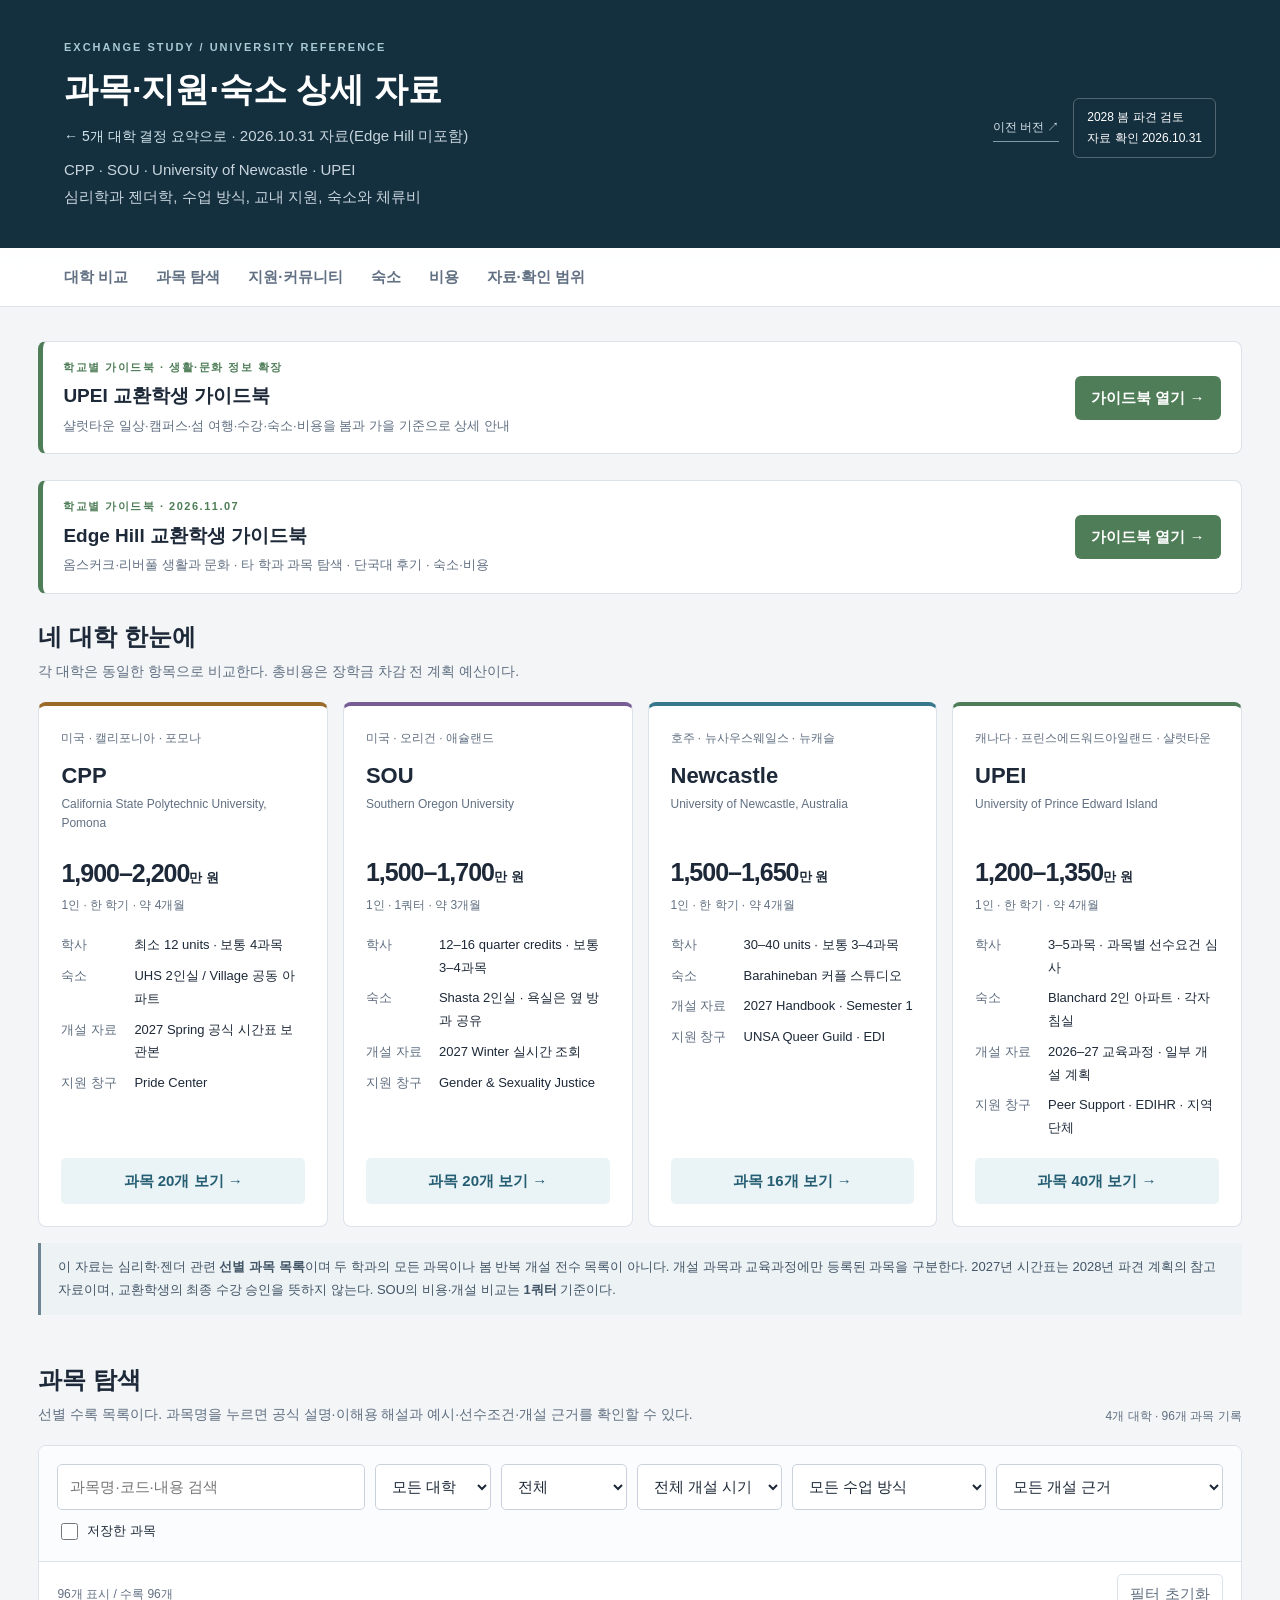
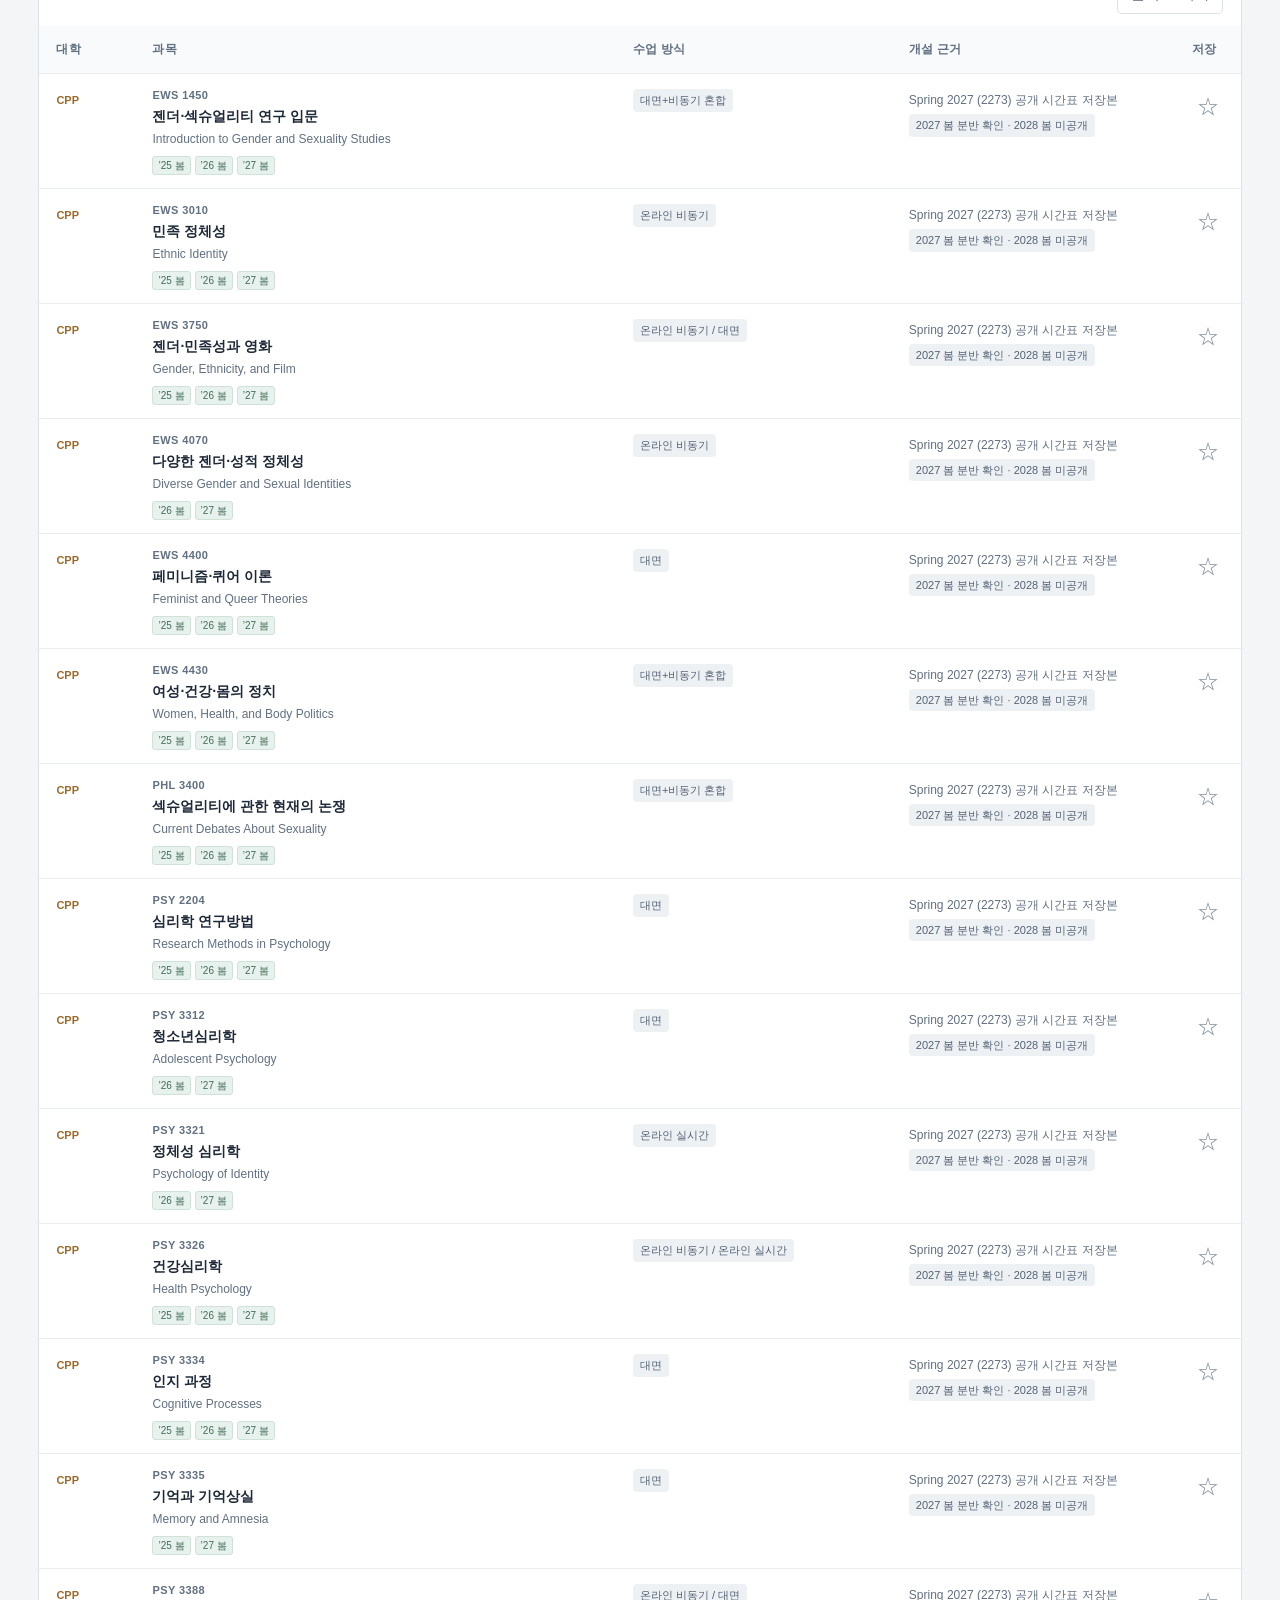
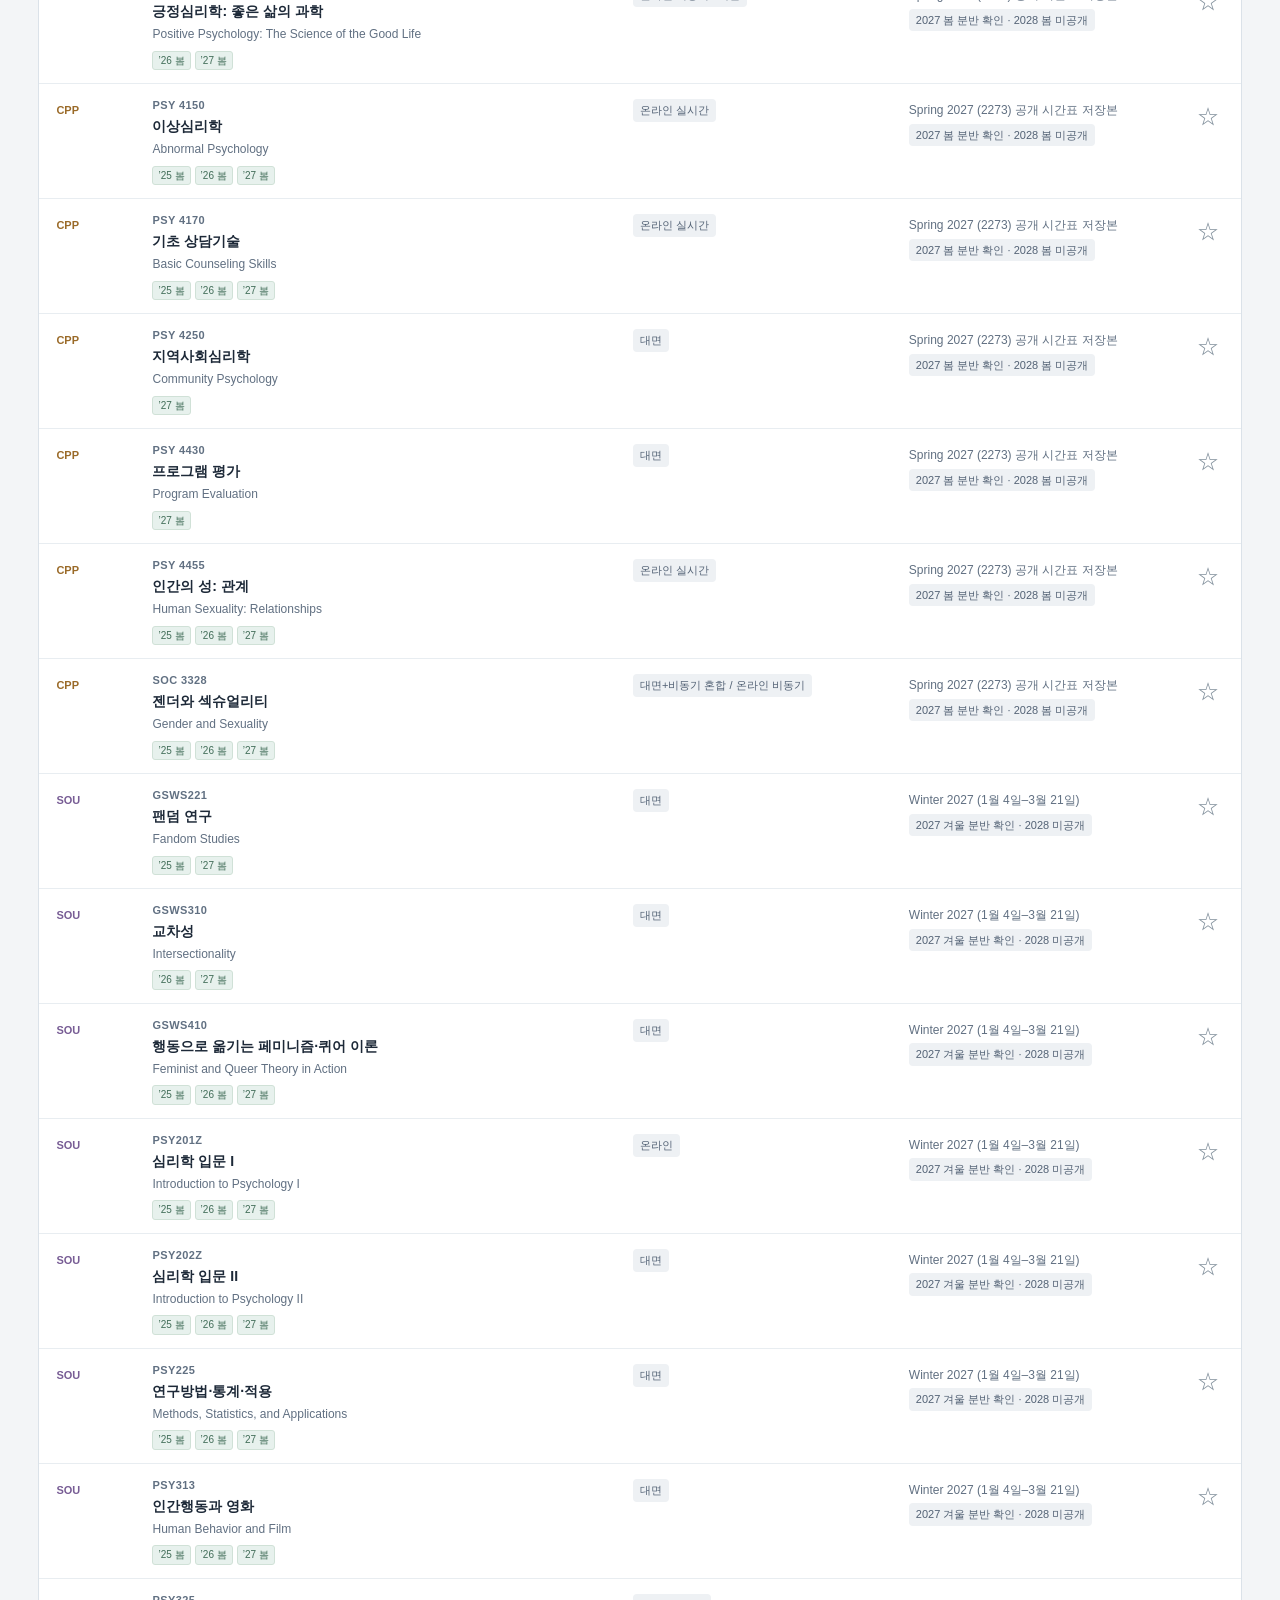
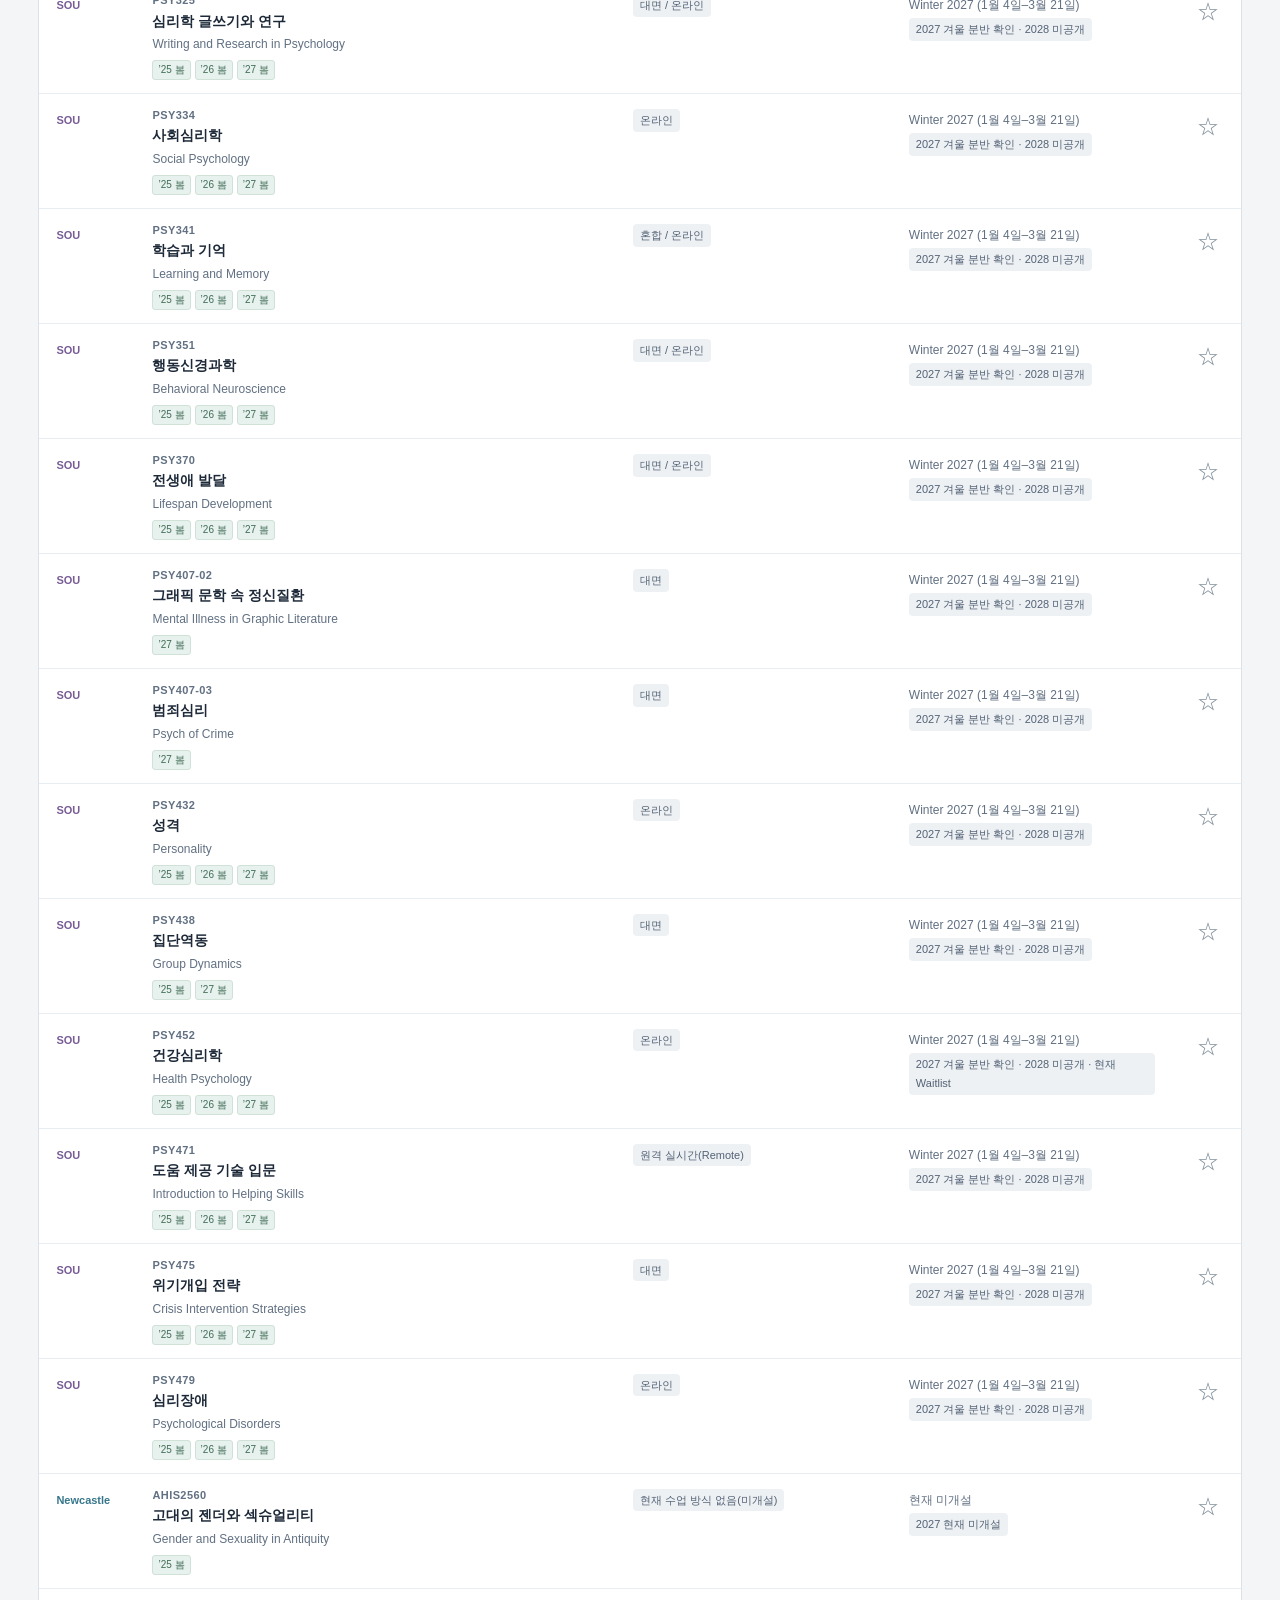
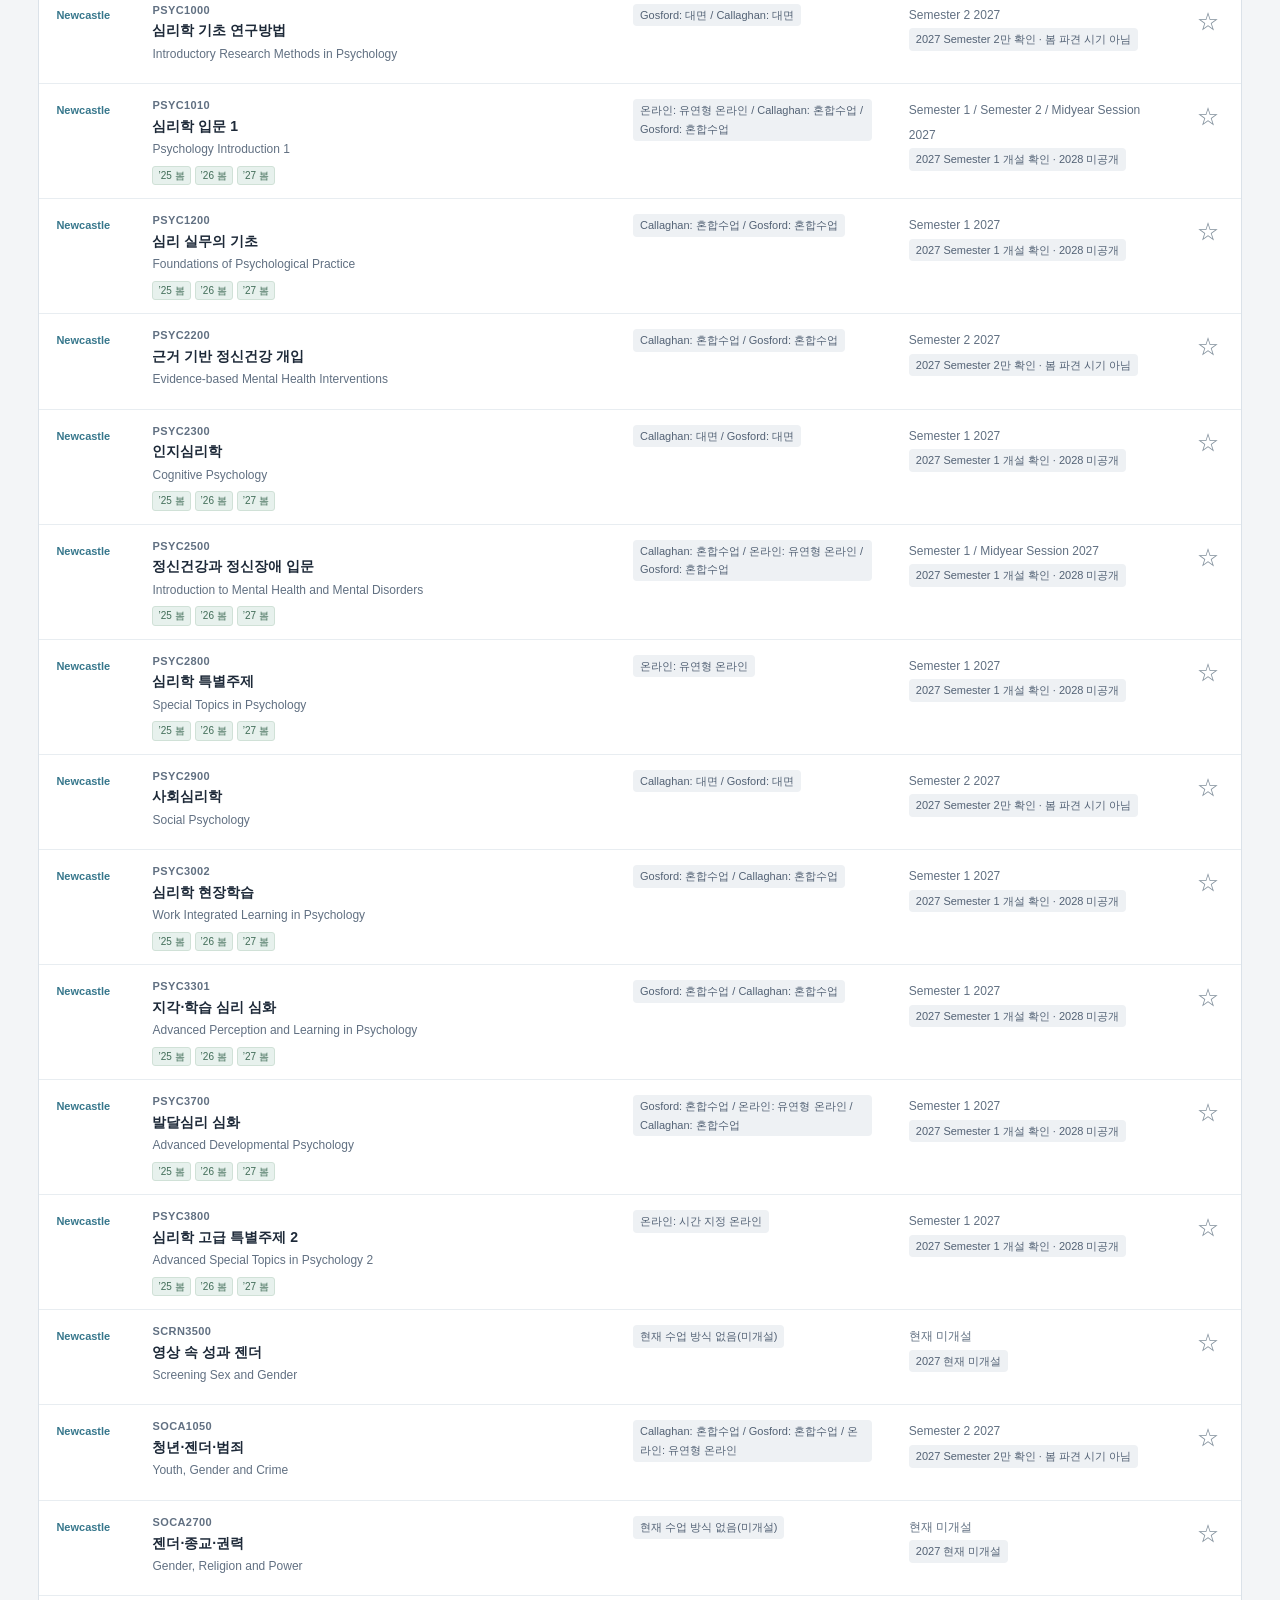
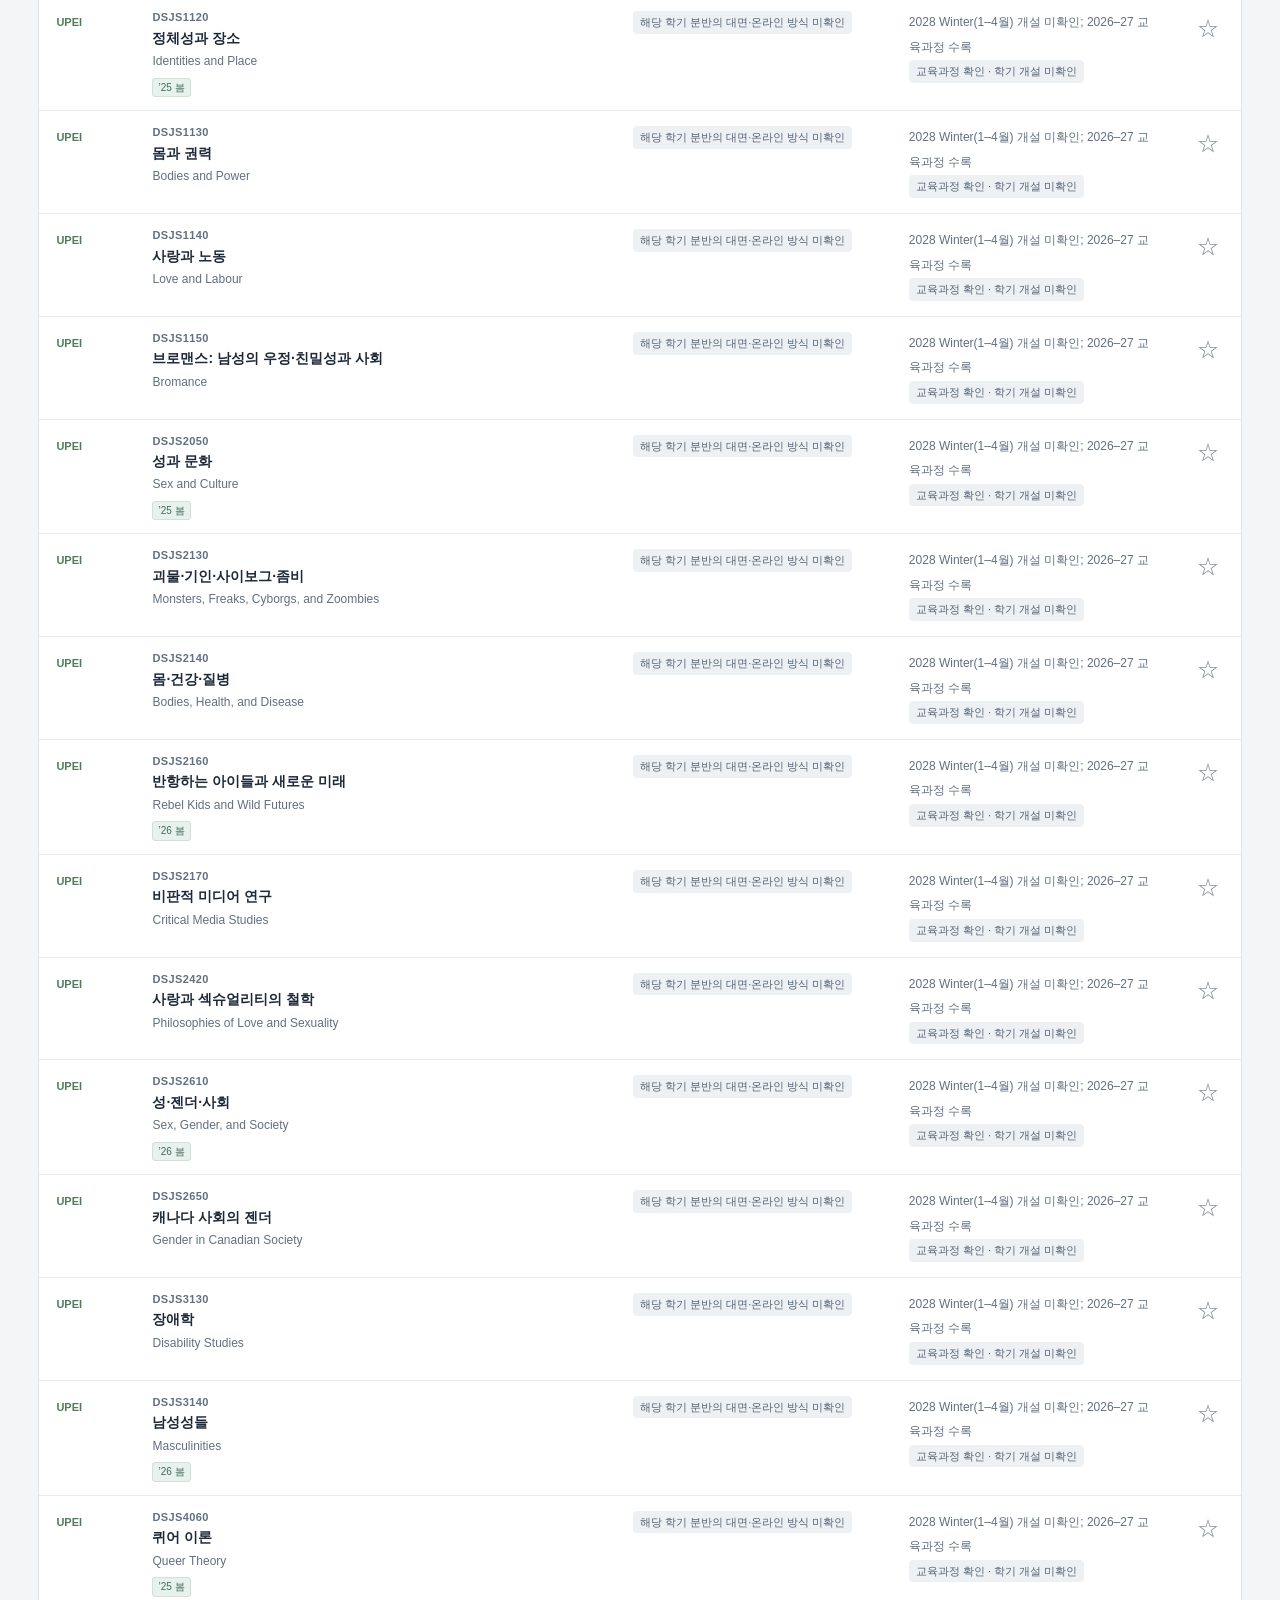
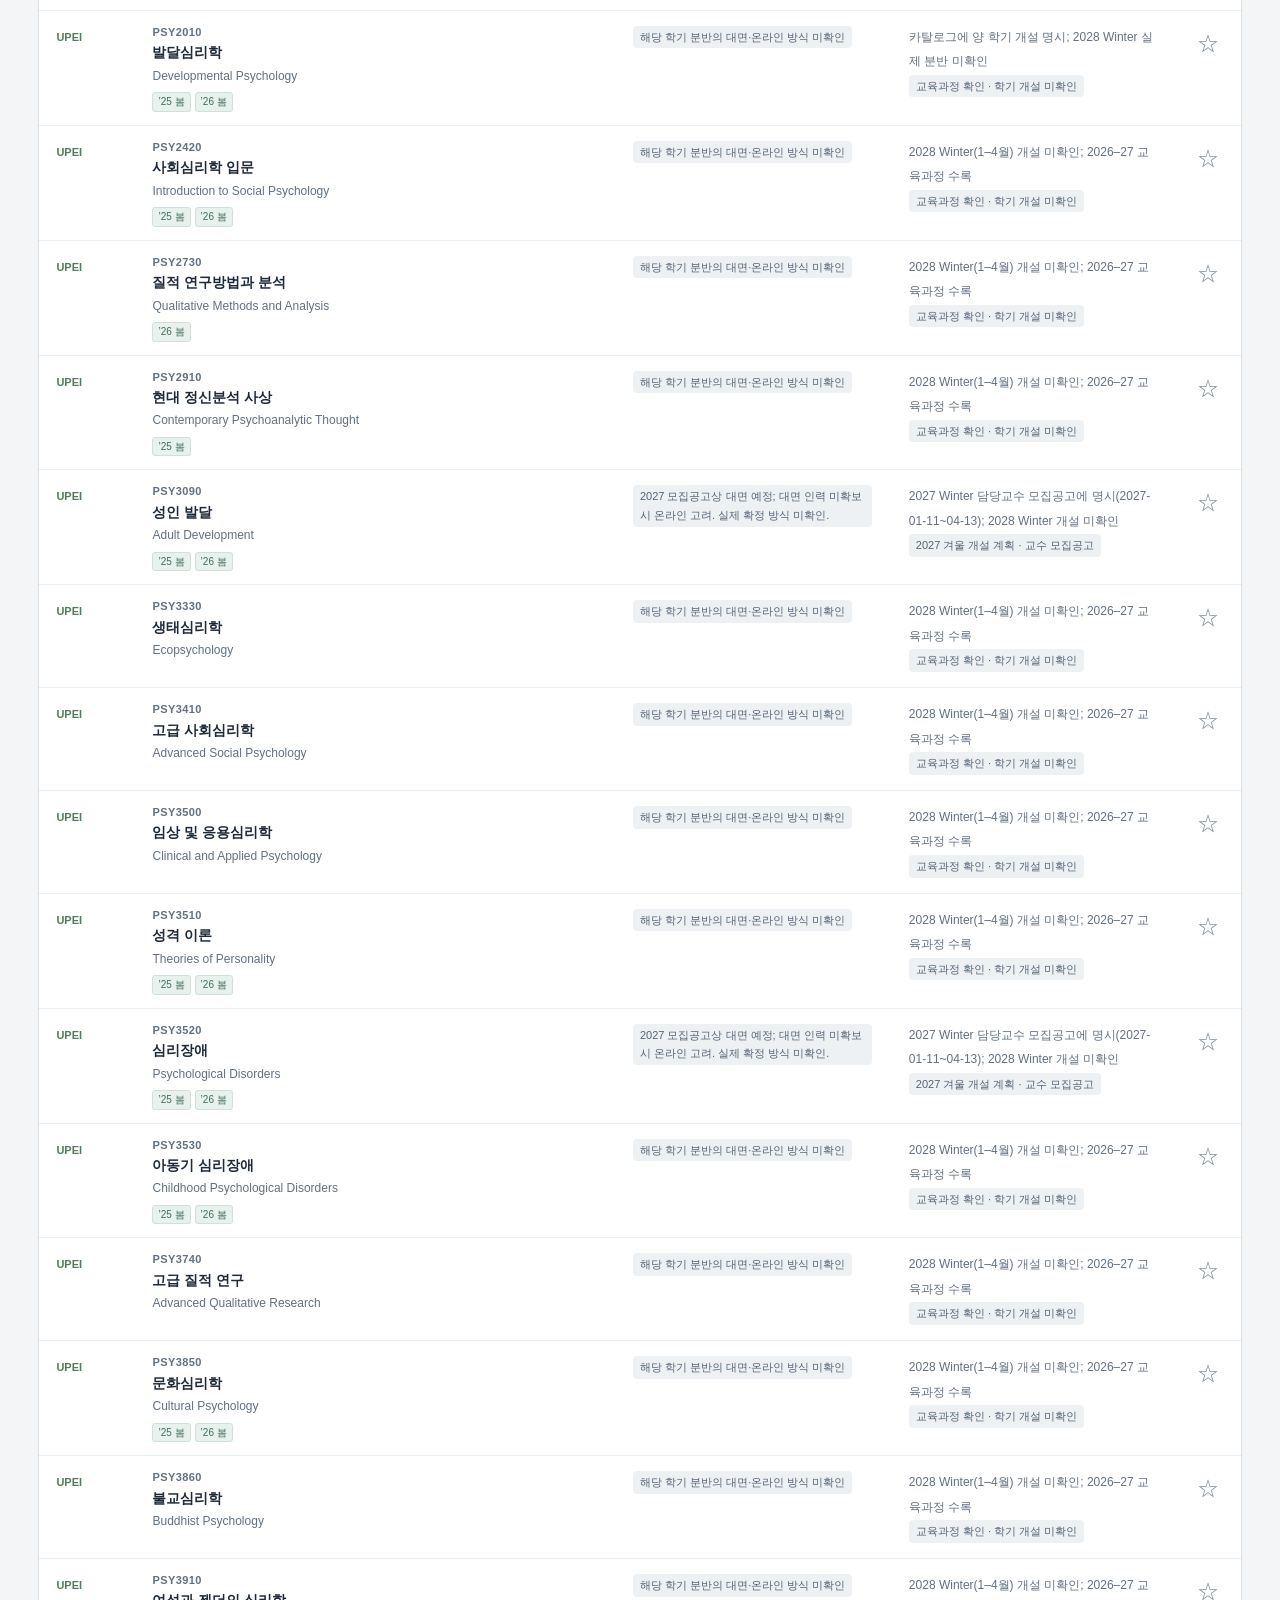
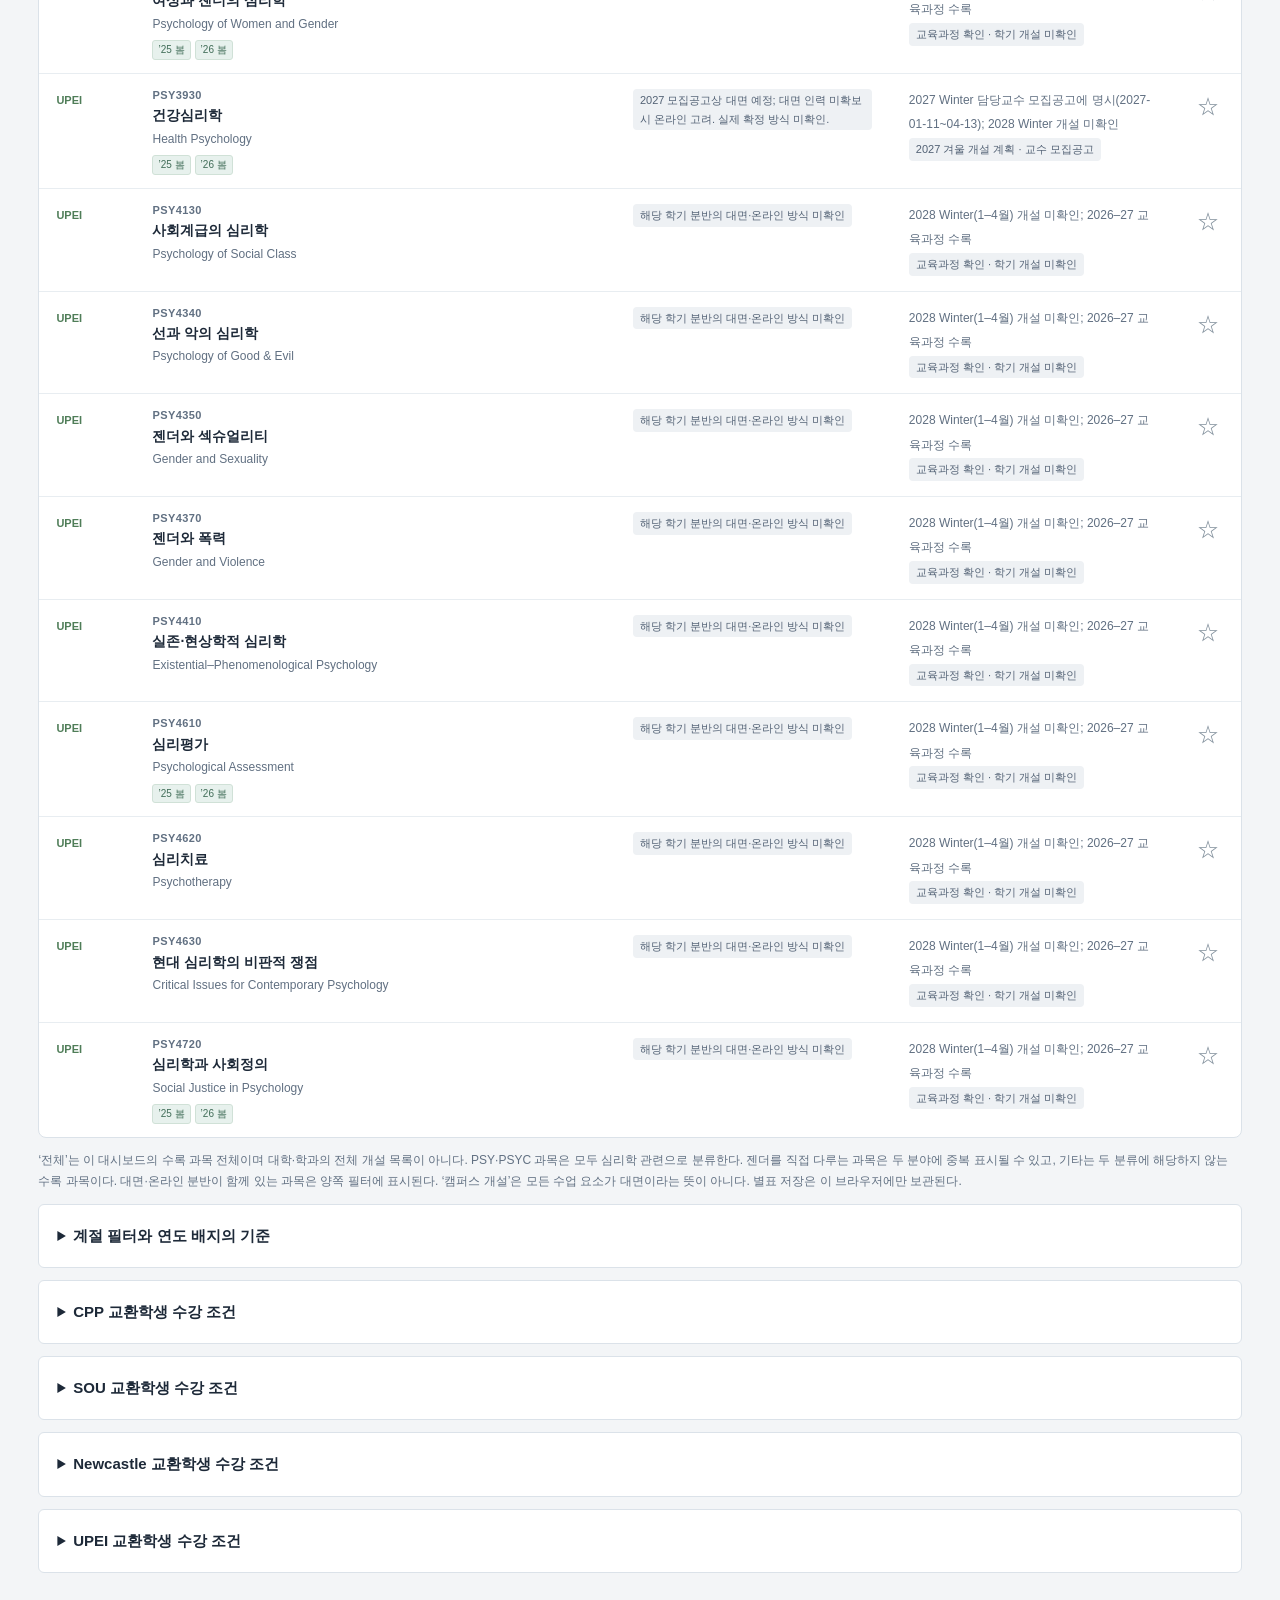
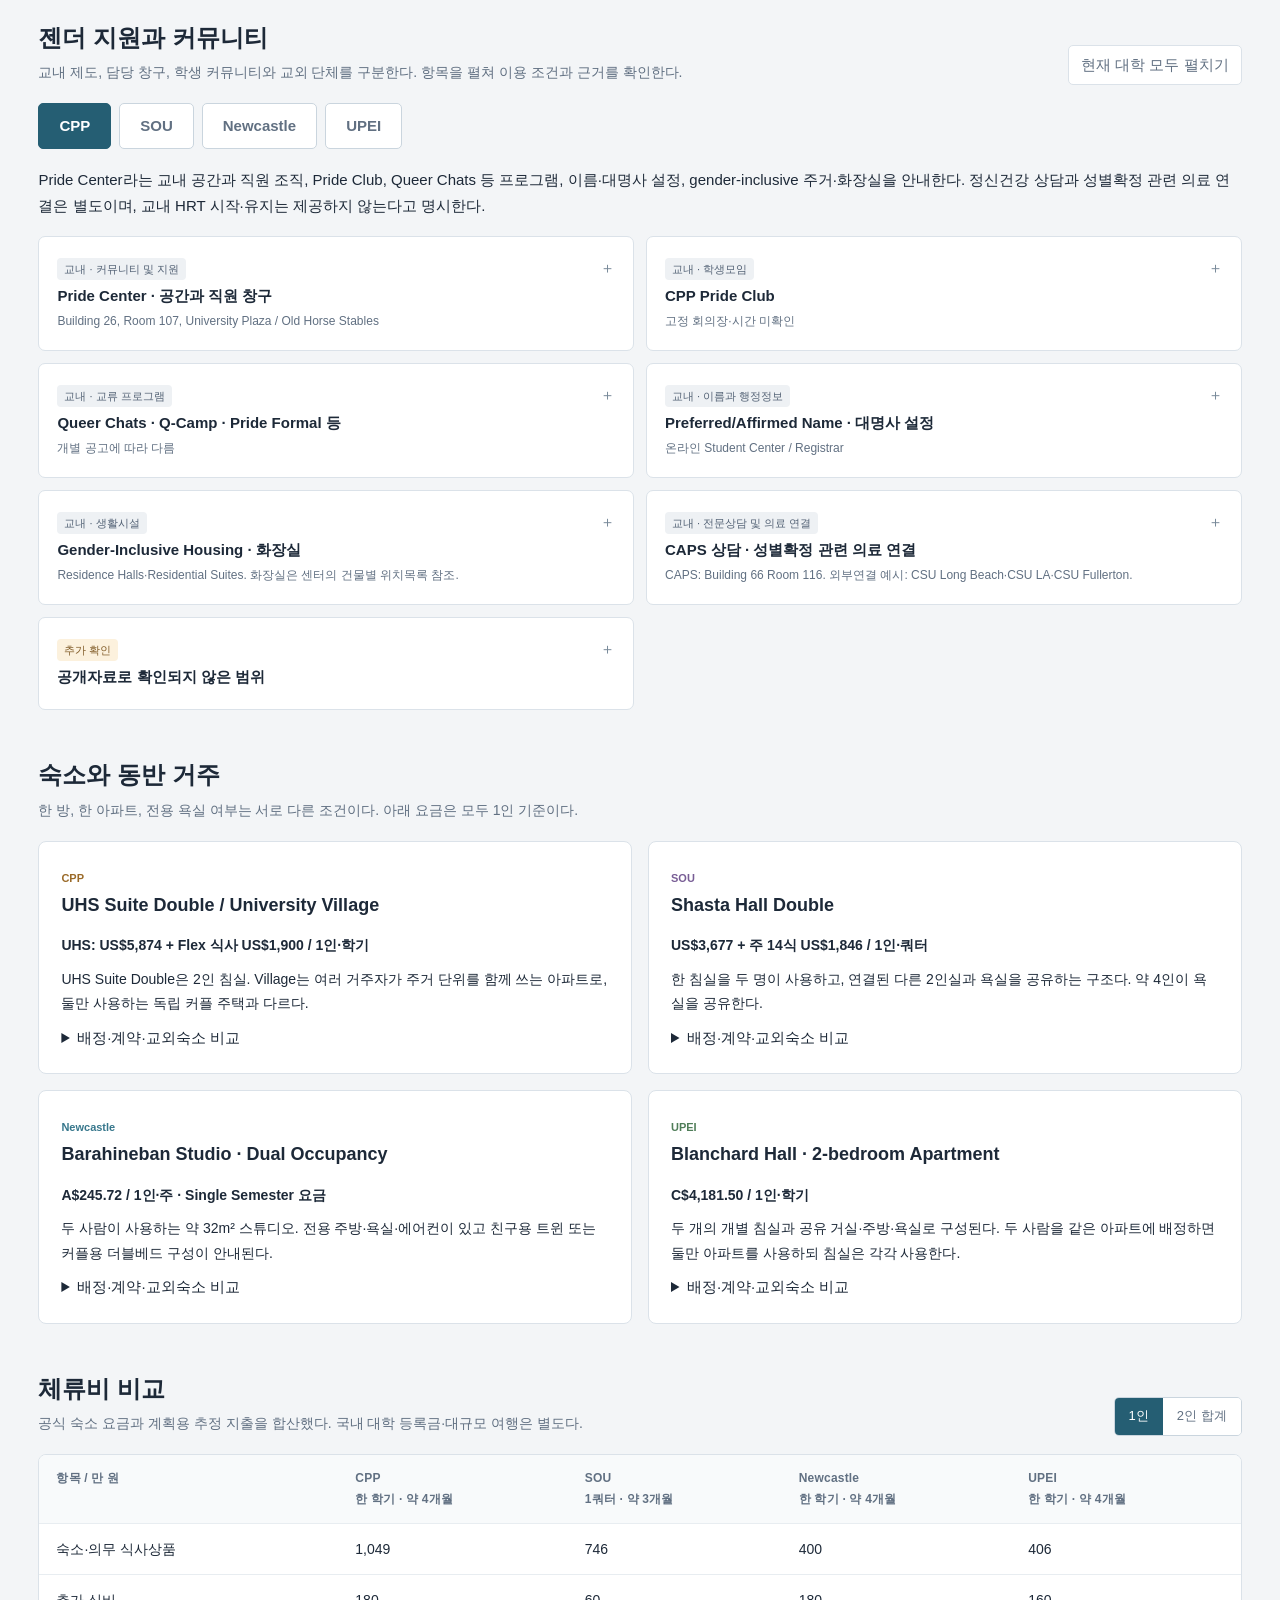
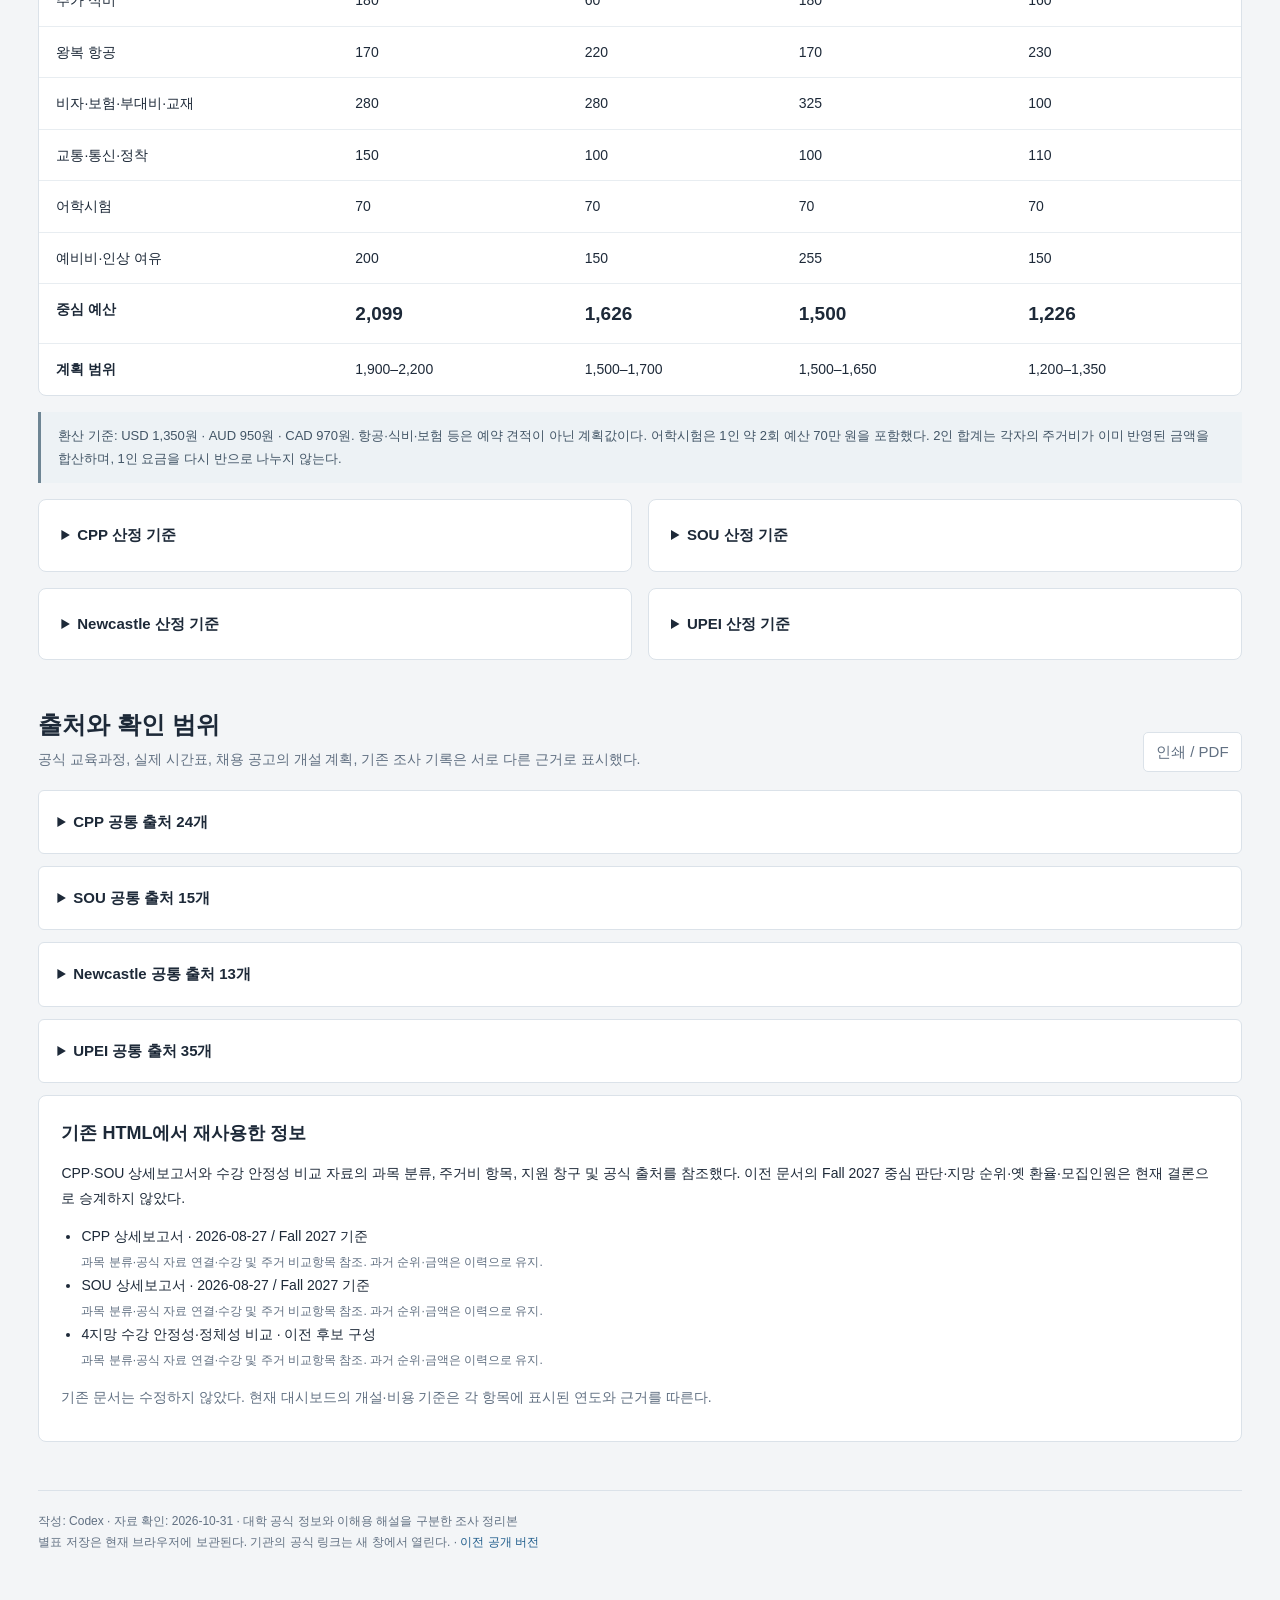
==== courses.html @ 03fba3e3 "메인을 5개 대학 결정 요약 페이지로 개편, 기존 비교는 courses.html로 이동 - 지금 판단, 기준별 ○△✗ 비교표(비용·어학·모집·날씨·과목·숙소·젠더 환경), 대학별 " ====
<!doctype html><html lang="ko"><head><meta charset="utf-8"><meta name="viewport" content="width=device-width,initial-scale=1"><title>과목·지원·숙소 상세 · 4개 대학</title>
<style>
:root{--ink:#1d2938;--muted:#617082;--line:#dbe2e9;--bg:#f3f5f7;--paper:#fff;--accent:#255e73;--soft:#eaf3f5;--gold:#976121}*{box-sizing:border-box}html{scroll-behavior:smooth}body{margin:0;background:var(--bg);color:var(--ink);font:15px/1.75 'Malgun Gothic','Segoe UI',sans-serif}button,input,select{font:inherit}button,a,summary{-webkit-tap-highlight-color:transparent}button{cursor:pointer}a{color:#215e8d;text-decoration:none}a:hover{text-decoration:underline}button:focus-visible,a:focus-visible,summary:focus-visible,input:focus-visible,select:focus-visible{outline:3px solid #d5a343;outline-offset:3px}header{background:#142f3e;color:white;padding:38px max(5vw,24px) 30px}header .top{display:flex;align-items:center;justify-content:space-between;gap:20px}.eyebrow{font-size:11px;letter-spacing:2px;font-weight:700;color:#a7cad3}h1{font-size:34px;line-height:1.35;margin:10px 0}header p{color:#c8d5dd;margin:8px 0;max-width:760px}.stamp{font-size:12px;border:1px solid #526672;padding:8px 13px;border-radius:6px;white-space:nowrap}nav{position:sticky;top:0;z-index:10;background:#ffffffee;backdrop-filter:blur(12px);border-bottom:1px solid var(--line);padding:0 max(5vw,24px);display:flex;gap:28px;overflow:auto}nav a{color:var(--muted);font-weight:700;padding:16px 0;white-space:nowrap}nav a:hover{color:var(--accent);text-decoration:none}main{max-width:1390px;margin:auto;padding:34px max(3vw,24px) 80px}section{scroll-margin-top:85px;margin-bottom:48px}.sectionhead{display:flex;justify-content:space-between;align-items:end;gap:20px;margin-bottom:18px}.sectionhead h2{font-size:24px;line-height:1.4;margin:0}.sectionhead p{color:var(--muted);margin:6px 0 0;font-size:14px}.small{font-size:12px;color:var(--muted)}.grid4{display:grid;grid-template-columns:repeat(4,minmax(0,1fr));gap:15px}.school{border:1px solid var(--line);border-top:4px solid var(--school);background:white;padding:22px;border-radius:8px;display:flex;flex-direction:column}.school h3{font-size:22px;margin:8px 0 0}.school .fullname{font-size:12px;color:var(--muted);line-height:1.6;min-height:38px}.school .number{font-size:25px;font-weight:750;margin:18px 0 0;letter-spacing:-1px}.school dl{font-size:13px;margin:18px 0;display:grid;grid-template-columns:65px 1fr;gap:8px}.school dt{color:var(--muted)}.school dd{margin:0}.school button{margin-top:auto;background:var(--soft);border:0;color:var(--accent);padding:10px;border-radius:5px;font-weight:700}.panel{background:white;border:1px solid var(--line);border-radius:8px;overflow:hidden}.note{background:#edf2f5;border-left:3px solid #6e8594;padding:13px 17px;color:#425566;font-size:13px;margin:16px 0}.filters{padding:18px;display:flex;gap:10px;flex-wrap:wrap;border-bottom:1px solid var(--line);background:#fbfcfd}.filters input{flex:1;min-width:220px}.filters input,.filters select{border:1px solid #c9d2dc;border-radius:5px;padding:9px 12px;background:white;color:var(--ink)}.filters label{display:flex;align-items:center;gap:6px;font-size:13px}.filters input[type=checkbox]{min-width:0;flex:none;width:17px;height:17px}.toolbar{display:flex;align-items:center;justify-content:space-between;padding:12px 18px;gap:12px}.toolbar button,.plain{background:white;border:1px solid var(--line);border-radius:5px;padding:6px 12px;color:var(--muted)}.tablewrap{overflow-x:auto}table{width:100%;border-collapse:collapse;text-align:left}th{font-size:12px;letter-spacing:.2px;color:var(--muted);background:#f8fafb;font-weight:700}th,td{padding:13px 17px;border-bottom:1px solid #e8edf1;vertical-align:top}td{font-size:14px}tr:last-child td{border-bottom:0}.coursebtn{border:0;background:transparent;padding:0;text-align:left;color:var(--ink);font-weight:700;line-height:1.6}.coursebtn:hover{color:#176584;text-decoration:underline}.code{font-size:11px;color:var(--muted);display:block;letter-spacing:.4px}.titleEn{font-size:12px;color:var(--muted);font-weight:400}.chip{display:inline-block;border-radius:4px;padding:2px 7px;font-size:11px;line-height:1.7;background:#eef1f4;color:#536275;margin:2px 3px 2px 0;white-space:normal}.chip.green{background:#e7f3ec;color:#306448}.chip.blue{background:#e9f0fa;color:#335e8b}.chip.gold{background:#fcf1dd;color:#805b27}.schooltag{font-size:11px;font-weight:800;color:var(--school);white-space:nowrap}.star{border:0;background:none;color:#83919d;font-size:22px;padding:1px 5px}.star.on{color:#ae7823}.empty{text-align:center;padding:50px;color:var(--muted)}.tabbar{display:flex;gap:8px;flex-wrap:wrap;margin-bottom:18px}.tabbar button{border:1px solid #cad5de;background:white;border-radius:5px;padding:9px 20px;font-weight:700;color:var(--muted)}.tabbar button.active{background:var(--accent);color:white;border-color:var(--accent)}.resources{display:grid;grid-template-columns:repeat(2,minmax(0,1fr));gap:12px}.resource{background:white;border:1px solid var(--line);border-radius:7px;align-self:start}.resource summary{cursor:pointer;padding:18px;list-style:none;display:flex;gap:12px;align-items:start}.resource summary:after{content:'＋';margin-left:auto;color:#778999}.resource[open] summary:after{content:'−'}.resource summary h3{font-size:15px;margin:1px 0}.resource summary .small{display:block}.resource .detail{padding:0 18px 20px;font-size:14px}.resource .detail p{margin:10px 0}.resource .detail dt{color:var(--muted);font-size:12px;margin-top:12px}.resource .detail dd{margin:2px 0;white-space:pre-line}.twocol{display:grid;grid-template-columns:1fr 1fr;gap:16px}.box{background:white;border:1px solid var(--line);border-radius:8px;padding:22px}.box h3{margin:0 0 12px;font-size:18px}.box p{font-size:14px;margin:9px 0}.box ul{padding-left:20px;font-size:14px}.money{font-size:19px;font-weight:750;font-variant-numeric:tabular-nums}.seg{display:flex;border:1px solid #cad5de;border-radius:5px;overflow:hidden}.seg button{background:white;border:0;padding:7px 14px;font-size:13px;color:var(--muted)}.seg button.active{background:#255e73;color:white}.sourcegroup{margin:12px 0;padding:18px;background:white;border:1px solid var(--line);border-radius:6px}.sourcegroup summary{font-weight:700;cursor:pointer}.sourcegroup ul{padding-left:20px;font-size:13px}.sourcegroup li{margin:7px 0;overflow-wrap:anywhere}.footer{border-top:1px solid var(--line);padding-top:20px;font-size:12px;color:var(--muted)}dialog{width:min(820px,calc(100vw - 32px));max-height:90vh;border:0;border-radius:12px;padding:0;color:var(--ink);box-shadow:0 25px 90px #0b213c44}dialog::backdrop{background:#152c3e88;backdrop-filter:blur(3px)}.modalhead{position:sticky;top:0;background:white;border-bottom:1px solid var(--line);padding:23px 28px;z-index:1;display:flex;gap:18px;align-items:start}.modalhead h2{font-size:23px;line-height:1.45;margin:5px 0}.close{margin-left:auto;background:#eef2f5;border:0;border-radius:50%;width:36px;height:36px;font-size:22px;flex:none}.modalbody{padding:22px 28px 30px}.modalbody h3{font-size:14px;color:#355165;margin:22px 0 7px}.modalbody p{margin:6px 0;white-space:pre-line}.facts{display:grid;grid-template-columns:1fr 1fr;gap:10px;margin-bottom:20px}.fact{background:#f3f6f8;padding:12px 14px;border-radius:5px;font-size:13px}.fact b{display:block;color:var(--muted);font-size:11px;margin-bottom:4px}.modalbody ul{padding-left:20px}.modalbody a{overflow-wrap:anywhere}.allopen{font-size:12px}.statusline{margin-bottom:16px}.mobilehide{display:table-cell}@media(max-width:1000px){.grid4{grid-template-columns:1fr 1fr}.school .fullname{min-height:0}}@media(max-width:650px){header{padding:27px 20px}header .top{display:block}.stamp{display:inline-block;margin-top:10px}h1{font-size:27px}nav{padding:0 20px;gap:22px}main{padding:25px 16px 60px}.grid4{gap:10px}.school{padding:16px}.school h3{font-size:19px}.school .number{font-size:21px}.school dl{display:block}.school dt{margin-top:7px}.resources,.twocol{grid-template-columns:1fr}.sectionhead{align-items:start}.sectionhead h2{font-size:22px}.filters{padding:12px}.filters select{min-width:40%;flex:1}.filters input{min-width:100%}.mobilehide{display:none}th,td{padding:12px 10px}.facts{grid-template-columns:1fr}.modalhead,.modalbody{padding:18px}.school .fullname{font-size:11px}.money{font-size:16px}.toolbar{flex-wrap:wrap}}@media print{nav,.filters,.toolbar,.tabbar,.star,button{display:none!important}body{background:white;font-size:11px}header{color:black;background:white;padding:0}header p,.eyebrow{color:#444}main{padding:10px}.grid4{grid-template-columns:1fr 1fr}.resource{break-inside:avoid}.resources{display:block}.resource .detail{display:block}.tablewrap{overflow:visible}section{margin-bottom:25px}dialog[open]{position:static;max-height:none;width:100%;box-shadow:none}.stamp{border:0}}
.understanding{background:#f2f6f5;border:1px solid #d8e4df;border-radius:8px;padding:20px;margin:24px 0}.exlabel{font-size:11px;font-weight:800;letter-spacing:.5px;color:#497564}.understanding h3{font-size:17px;margin:8px 0 10px}.example{background:white;border:1px solid #dbe5e0;border-radius:6px;margin-top:10px}.example summary{cursor:pointer;font-size:14px;font-weight:700;padding:13px 15px;line-height:1.65;list-style:none}.example summary:after{content:'＋';float:right;color:#6e8c7e}.example[open] summary:after{content:'−'}.example>div{padding:0 15px 16px;font-size:14px}.example b{font-size:11px;color:#618172;display:block;margin-top:8px}.exnumber{font-size:11px;color:#648b77;margin-right:10px;font-weight:800}.modalbody .sourcegroup{padding:12px}.modalbody .sourcegroup p{white-space:pre-line}@media(max-width:650px){.understanding{padding:13px}.example summary{padding:12px}.example>div{padding:0 12px 13px}}
.yearbadges{display:flex;gap:4px;margin-top:5px;flex-wrap:wrap}.yearbadge{font-size:10px;background:#e7f1ed;color:#416d58;border:1px solid #d0e1d7;border-radius:3px;padding:0 5px;line-height:1.75;white-space:nowrap}.headeractions{display:flex;align-items:center;gap:14px}.previous{font-size:12px;color:#d4e3e9;border-bottom:1px solid #809ca8;padding:3px 0;white-space:nowrap}@media(max-width:650px){.headeractions{justify-content:space-between;flex-direction:row-reverse}.previous{margin-top:10px}}
.guidebanner{display:flex;align-items:center;justify-content:space-between;gap:18px;background:white;border:1px solid var(--line);border-left:5px solid #4f7d58;border-radius:8px;padding:16px 20px;margin:0 0 26px;color:var(--ink)}.guidebanner:hover{text-decoration:none;border-color:#4f7d58;box-shadow:0 2px 10px #0000000f}.gb-text{display:flex;flex-direction:column;gap:2px}.gb-eyebrow{font-size:11px;letter-spacing:1.5px;font-weight:700;color:#4f7d58}.guidebanner b{font-size:19px}.gb-desc{font-size:13px;color:var(--muted)}.gb-go{background:#4f7d58;color:white;font-weight:700;padding:9px 16px;border-radius:6px;white-space:nowrap}@media(max-width:700px){.guidebanner{flex-direction:column;align-items:flex-start}}</style></head><body>
<header><div class="top"><div><div class="eyebrow">EXCHANGE STUDY / UNIVERSITY REFERENCE</div><h1>과목·지원·숙소 상세 자료</h1><p style="margin:6px 0 0"><a href="index.html" style="color:#cfe3ea;font-size:14px">← 5개 대학 결정 요약으로</a> · 2026.10.31 자료(Edge Hill 미포함)</p><p>CPP · SOU · University of Newcastle · UPEI<br>심리학과 젠더학, 수업 방식, 교내 지원, 숙소와 체류비</p></div><div class="headeractions"><a class="previous" href="previous.html">이전 버전 ↗</a><div class="stamp">2028 봄 파견 검토<br>자료 확인 2026.10.31</div></div></div></header>
<nav aria-label="내용 이동"><a href="#overview">대학 비교</a><a href="#courses">과목 탐색</a><a href="#support">지원·커뮤니티</a><a href="#housing">숙소</a><a href="#budget">비용</a><a href="#sources">자료·확인 범위</a></nav>
<main><a class="guidebanner" href="upei.html"><span class="gb-text"><span class="gb-eyebrow">학교별 가이드북 · 생활·문화 정보 확장</span><b>UPEI 교환학생 가이드북</b><span class="gb-desc">샬럿타운 일상·캠퍼스·섬 여행·수강·숙소·비용을 봄과 가을 기준으로 상세 안내</span></span><span class="gb-go">가이드북 열기 →</span></a><a class="guidebanner" href="edgehill.html"><span class="gb-text"><span class="gb-eyebrow">학교별 가이드북 · 2026.11.07</span><b>Edge Hill 교환학생 가이드북</b><span class="gb-desc">옴스커크·리버풀 생활과 문화 · 타 학과 과목 탐색 · 단국대 후기 · 숙소·비용</span></span><span class="gb-go">가이드북 열기 →</span></a><section id="overview"><div class="sectionhead"><div><h2>네 대학 한눈에</h2><p>각 대학은 동일한 항목으로 비교한다. 총비용은 장학금 차감 전 계획 예산이다.</p></div></div><div class="grid4" id="schoolcards"></div><div class="note">이 자료는 심리학·젠더 관련 <b>선별 과목 목록</b>이며 두 학과의 모든 과목이나 봄 반복 개설 전수 목록이 아니다. 개설 과목과 교육과정에만 등록된 과목을 구분한다. 2027년 시간표는 2028년 파견 계획의 참고자료이며, 교환학생의 최종 수강 승인을 뜻하지 않는다. SOU의 비용·개설 비교는 <b>1쿼터</b> 기준이다.</div></section>
<section id="courses"><div class="sectionhead"><div><h2>과목 탐색</h2><p>선별 수록 목록이다. 과목명을 누르면 공식 설명·이해용 해설과 예시·선수조건·개설 근거를 확인할 수 있다.</p></div><span class="small" id="totalcount"></span></div><div class="panel"><div class="filters"><input id="search" type="search" aria-label="과목 검색" placeholder="과목명·코드·내용 검색"><select id="schoolfilter" aria-label="학교"><option value="all">모든 대학</option></select><select id="areafilter" aria-label="분야"><option value="all">전체</option><option value="gender">젠더 관련</option><option value="psych">심리학 관련</option><option value="other">기타</option></select><select id="seasonfilter" aria-label="개설 계절"><option value="all">전체 개설 시기</option><option value="spring">봄 개설</option><option value="summer">여름 개설</option><option value="fall">가을 개설</option></select><select id="modefilter" aria-label="수업 방식"><option value="all">모든 수업 방식</option><option value="campus">대면·캠퍼스 분반 있음</option><option value="hybrid">혼합수업 있음</option><option value="online">온라인 분반 있음</option><option value="unknown">방식 미확인</option></select><select id="offeringfilter" aria-label="개설 근거"><option value="all">모든 개설 근거</option><option value="confirmed">해당 시기 개설 확인 (2027)</option><option value="planned">개설 계획만 확인</option><option value="catalog">교육과정만 확인</option><option value="other">다른 학기·미개설</option></select><label><input type="checkbox" id="starfilter">저장한 과목</label></div><div class="toolbar"><span class="small" id="resultcount" aria-live="polite"></span><button id="resetfilters">필터 초기화</button></div><div class="tablewrap"><table><thead><tr><th style="width:8%">대학</th><th style="width:40%">과목</th><th>수업 방식</th><th class="mobilehide">개설 근거</th><th style="width:5%">저장</th></tr></thead><tbody id="courserows"></tbody></table></div></div><p class="small">‘전체’는 이 대시보드의 수록 과목 전체이며 대학·학과의 전체 개설 목록이 아니다. PSY·PSYC 과목은 모두 심리학 관련으로 분류한다. 젠더를 직접 다루는 과목은 두 분야에 중복 표시될 수 있고, 기타는 두 분류에 해당하지 않는 수록 과목이다. 대면·온라인 분반이 함께 있는 과목은 양쪽 필터에 표시된다. ‘캠퍼스 개설’은 모든 수업 요소가 대면이라는 뜻이 아니다. 별표 저장은 이 브라우저에만 보관된다.</p><details class="sourcegroup"><summary>계절 필터와 연도 배지의 기준</summary><p>계절 필터는 2025–2027년 공식 개설 기록이 한 번 이상 확인된 과목을 표시한다. 매년 반복 개설 또는 2028년 개설을 뜻하지 않는다. 배지가 없으면 개설 근거를 확보하지 못했다는 뜻이며, 미개설을 의미하지 않는다.</p><ul><li>CPP: Spring → 봄 / Summer → 여름 / Fall → 가을</li><li>SOU: Winter·Spring → 봄(상반기 파견) / Summer → 여름 / Fall → 가을. 두 쿼터의 기록은 구분하며 체류비는 1쿼터 기준이다.</li><li>UPEI: Winter → 봄 / Summer → 여름 / Fall → 가을</li><li>Newcastle: Semester 1 → 봄 / Midyear·Summer → 여름 / Semester 2 → 가을. 호주의 실제 계절이 아닌 한국 파견 시기 기준이다.</li></ul><p>교수 채용공고의 개설 계획은 배지와 계절 필터에서 제외한다. 공식 시간표·연도별 개설표·날짜 있는 분반 기록을 근거로 한다. 상세창에서 연도·원래 학기명·원문 링크를 확인할 수 있다.</p></details><div id="accessnotes"></div></section>
<section id="support"><div class="sectionhead"><div><h2>젠더 지원과 커뮤니티</h2><p>교내 제도, 담당 창구, 학생 커뮤니티와 교외 단체를 구분한다. 항목을 펼쳐 이용 조건과 근거를 확인한다.</p></div><button class="plain" id="expandresources">현재 대학 모두 펼치기</button></div><div class="tabbar" id="supporttabs"></div><div id="supportintro" class="statusline"></div><div class="resources" id="resources"></div></section>
<section id="housing"><div class="sectionhead"><div><h2>숙소와 동반 거주</h2><p>한 방, 한 아파트, 전용 욕실 여부는 서로 다른 조건이다. 아래 요금은 모두 1인 기준이다.</p></div></div><div class="twocol" id="housingcards"></div></section>
<section id="budget"><div class="sectionhead"><div><h2>체류비 비교</h2><p>공식 숙소 요금과 계획용 추정 지출을 합산했다. 국내 대학 등록금·대규모 여행은 별도다.</p></div><div class="seg"><button class="active" data-people="1">1인</button><button data-people="2">2인 합계</button></div></div><div class="panel tablewrap"><table id="budgettable"></table></div><div class="note">환산 기준: USD 1,350원 · AUD 950원 · CAD 970원. 항공·식비·보험 등은 예약 견적이 아닌 계획값이다. 어학시험은 1인 약 2회 예산 70만 원을 포함했다. 2인 합계는 각자의 주거비가 이미 반영된 금액을 합산하며, 1인 요금을 다시 반으로 나누지 않는다.</div><div class="twocol" id="budgetdetails"></div></section>
<section id="sources"><div class="sectionhead"><div><h2>출처와 확인 범위</h2><p>공식 교육과정, 실제 시간표, 채용 공고의 개설 계획, 기존 조사 기록은 서로 다른 근거로 표시했다.</p></div><button class="plain" onclick="window.print()">인쇄 / PDF</button></div><div id="sourceslist"></div><div class="box"><h3>기존 HTML에서 재사용한 정보</h3><p>CPP·SOU 상세보고서와 수강 안정성 비교 자료의 과목 분류, 주거비 항목, 지원 창구 및 공식 출처를 참조했다. 이전 문서의 Fall 2027 중심 판단·지망 순위·옛 환율·모집인원은 현재 결론으로 승계하지 않았다.</p><ul id="archives"></ul><p class="small">기존 문서는 수정하지 않았다. 현재 대시보드의 개설·비용 기준은 각 항목에 표시된 연도와 근거를 따른다.</p></div></section>
<footer class="footer">작성: Codex · 자료 확인: 2026-10-31 · 대학 공식 정보와 이해용 해설을 구분한 조사 정리본<br>별표 저장은 현재 브라우저에 보관된다. 기관의 공식 링크는 새 창에서 열린다. · <a href="previous.html">이전 공개 버전</a></footer></main>
<dialog id="coursemodal" aria-labelledby="modaltitle"><div class="modalhead"><div id="modalheading"></div><button class="close" aria-label="닫기" id="closemodal">×</button></div><div class="modalbody" id="modalbody"></div></dialog>
<script id="data" type="application/json">{"asOf": "2026-10-31", "schools": [{"id": "CPP", "fullname": "California State Polytechnic University, Pomona", "country": "미국", "city": "캘리포니아 · 포모나", "color": "#9a6a28", "duration": "한 학기 · 약 4개월", "load": "최소 12 units · 보통 4과목", "housingShort": "UHS 2인실 / Village 공동 아파트", "evidence": "2027 Spring 공식 시간표 보관본", "supportShort": "Pride Center", "budget": [1900, 2200], "costs": [1049, 180, 170, 280, 150, 70, 200], "housing": {"name": "UHS Suite Double / University Village", "price": "UHS: US$5,874 + Flex 식사 US$1,900 / 1인·학기", "structure": "UHS Suite Double은 2인 침실. Village는 여러 거주자가 주거 단위를 함께 쓰는 아파트로, 둘만 사용하는 독립 커플 주택과 다르다.", "details": ["UHS 비용 기준: 숙소와 의무 식사상품 합계 US$7,774 ≈ 1,049만 원. Flex의 70회 식사와 dining dollars 외 식비를 따로 계산했다.", "Village 2026–27 계약에는 gender-inclusive/co-ed 주거가 명시돼 있다. 같은 공간을 선택하는 룸메이트 경로가 있지만 배정과 공실은 별도다.", "Village는 일반적으로 4명이 주거 단위를 공유한다. 2027 봄 입주기간은 1월 20일~5월 24일 안내. 최신 개별 요금은 미확인으로 총액 계산에서 제외했다.", "기존 HTML의 교환학생 Village 별도 배정 경로를 참조했다. UHS 요금을 Village 요금으로 대체해서 읽지 않는다.", "교외 숙소: 해당 체류기간의 가구 포함 단기계약 매물·실제 공실은 확보하지 않았다. 임대료 외 공과금, 가구, 보증금, 통학비가 비교항목이다."], "sources": [{"label": "UHS 숙식비", "url": "https://www.cpp.edu/housing/futureresidents/housing-costs.shtml"}, {"label": "Village 계약", "url": "https://cppvillage.com/wp-content/uploads/2026/06/University_Village_License_Agreement_2026_2027PDF.pdf"}, {"label": "교환학생 안내", "url": "https://www.cpp.edu/international/study-abroad/students/incoming-exchange-students.shtml"}]}, "budgetNote": "2026–27 UHS 요금으로 계산. Village 요금은 확인되지 않아 더 저렴하다고 가정하지 않았다. 항공·추가 식비·보험 및 학교 부대비는 계획 추정치다. 이전 HTML의 총비용 분류는 활용하되 USD 1,450원 환율과 Fall 일정은 승계하지 않았다.", "budgetSources": [{"label": "공식 숙식비", "url": "https://www.cpp.edu/housing/futureresidents/housing-costs.shtml"}]}, {"id": "SOU", "fullname": "Southern Oregon University", "country": "미국", "city": "오리건 · 애슐랜드", "color": "#785d95", "duration": "1쿼터 · 약 3개월", "load": "12–16 quarter credits · 보통 3–4과목", "housingShort": "Shasta 2인실 · 욕실은 옆 방과 공유", "evidence": "2027 Winter 실시간 조회", "supportShort": "Gender & Sexuality Justice", "budget": [1500, 1700], "costs": [746, 60, 220, 280, 100, 70, 150], "housing": {"name": "Shasta Hall Double", "price": "US$3,677 + 주 14식 US$1,846 / 1인·쿼터", "structure": "한 침실을 두 명이 사용하고, 연결된 다른 2인실과 욕실을 공유하는 구조다. 약 4인이 욕실을 공유한다.", "details": ["가구·기본 공과금 포함. 기숙사 거주자는 식사상품 의무 가입. 이번 계산은 모든 학생에게 제공되는 S Plan(주 14식)을 적용했다.", "룸메이트 그룹의 주거 성별 선호를 맞춰 nongendered / multigendered 공간을 선택할 수 있다. 원하는 방의 확보는 공실에 따라 결정된다.", "The Garden은 Shasta의 LGBTQ+ 및 지지자 주거 공동체다. 커플 전용 독립실 유형이 아니라 주거 테마 공동체다.", "한 쿼터 비용을 계산했으며 계약의 한 쿼터 종료 처리와 입·퇴거일은 배정 단계에서 확인해야 한다.", "교외 숙소는 단기 가구 포함 임대·서브리스 공실을 확보하지 않았다. 3개월 체류에서는 계약기간과 초기 정착비가 중요한 비교항목이다."], "sources": [{"label": "숙식비", "url": "https://sou.edu/housing/residence-halls/costs/"}, {"label": "룸메이트 선택 FAQ", "url": "https://sou.edu/housing/wp-content/uploads/sites/32/2026/07/Room-Selection-FAQ.pdf"}, {"label": "The Garden 안내", "url": "https://belong.sou.edu/gsj/trans-resources/"}]}, "budgetNote": "2026–27 요금으로 Shasta 2인실과 S Plan 합계 US$5,523 ≈ 746만 원. 실제 개설 비교는 Winter 2027(1~3월)이며 Spring 쿼터(4~6월) 시간표와 다르다. 항공·보험 등 고정비가 있어 체류기간에 비례해 총비용이 줄지는 않는다.", "budgetSources": [{"label": "공식 숙식비", "url": "https://sou.edu/housing/residence-halls/costs/"}]}, {"id": "Newcastle", "fullname": "University of Newcastle, Australia", "country": "호주", "city": "뉴사우스웨일스 · 뉴캐슬", "color": "#37778c", "duration": "한 학기 · 약 4개월", "load": "30–40 units · 보통 3–4과목", "housingShort": "Barahineban 커플 스튜디오", "evidence": "2027 Handbook · Semester 1", "supportShort": "UNSA Queer Guild · EDI", "budget": [1500, 1650], "costs": [400, 180, 170, 325, 100, 70, 255], "housing": {"name": "Barahineban Studio · Dual Occupancy", "price": "A$245.72 / 1인·주 · Single Semester 요금", "structure": "두 사람이 사용하는 약 32m² 스튜디오. 전용 주방·욕실·에어컨이 있고 친구용 트윈 또는 커플용 더블베드 구성이 안내된다.", "details": ["2027년 Semester 1 신규 입주 계약(2월 6일~6월 6일, 약 120일) 적용 시 1인 숙소비 약 A$4,212 ≈ 400만 원. 주당 가격은 방 전체가 아닌 1인 가격이다.", "공식 표는 GST 제외로 기재돼 있다. 예비비에 관련 여유분 40만 원을 넣었으며 실제 확정 세액이라는 뜻은 아니다.", "식사가 포함되지 않는 취사형 숙소다. 2인 합계 숙소비는 약 800만 원이다.", "같은 스튜디오를 각각 1인 점유하는 경우와 비교한 절약액을 일반 쉐어하우스 대비 절약액으로 해석하지 않는다.", "영국 Newcastle University와 다른 대학이다. Callaghan 캠퍼스 주거를 기준으로 하며 Gosford 수업까지 가까운 것으로 보지 않는다."], "sources": [{"label": "Barahineban 객실", "url": "https://www.newcastle.edu.au/campus-life/accommodation/on-campus-accommodation/where-can-i-live/barahineban"}, {"label": "2027 객실 요금", "url": "https://www.newcastle.edu.au/__data/assets/pdf_file/0005/1145399/2027-Room-Fees-2-1.pdf"}]}, "budgetNote": "2027 공식 커플 스튜디오 요금과 약 4개월 취사 생활을 기준으로 계산. 비자·건강검진·OSHC·학교 부대비·교재를 포함하는 계획값이다. 2028 요금 인상과 항공 변동은 예비비로 반영했다.", "budgetSources": [{"label": "공식 객실 요금", "url": "https://www.newcastle.edu.au/__data/assets/pdf_file/0005/1145399/2027-Room-Fees-2-1.pdf"}]}, {"id": "UPEI", "fullname": "University of Prince Edward Island", "country": "캐나다", "city": "프린스에드워드아일랜드 · 샬럿타운", "color": "#4f7d58", "duration": "한 학기 · 약 4개월", "load": "3–5과목 · 과목별 선수요건 심사", "housingShort": "Blanchard 2인 아파트 · 각자 침실", "evidence": "2026–27 교육과정 · 일부 개설 계획", "supportShort": "Peer Support · EDIHR · 지역 단체", "budget": [1200, 1350], "costs": [406, 160, 230, 100, 110, 70, 150], "housing": {"name": "Blanchard Hall · 2-bedroom Apartment", "price": "C$4,181.50 / 1인·학기", "structure": "두 개의 개별 침실과 공유 거실·주방·욕실로 구성된다. 두 사람을 같은 아파트에 배정하면 둘만 아파트를 사용하되 침실은 각각 사용한다.", "details": ["가격은 2인 아파트 전체가 아닌 1인 기준. 둘 합계 C$8,363 ≈ 811만 원. 식사상품 의무가 없어 취사가 가능하다.", "가구와 기본 공과금이 포함된다. 침대는 각 방 Twin XL이며, 커플용 더블베드 스튜디오가 아니다.", "동일 아파트 룸메이트 요청은 실제 배정 단계에서 확인해야 한다. 젠더 포괄 정책의 존재를 특정 커플의 배정 승인으로 간주하지 않는다.", "확정 보증금 C$500은 기숙사비에 충당되므로 비용에 이중 합산하지 않았다. 일반 연간 계약과 교환학생 한 학기 입주 적용은 구분한다.", "교외 숙소 손익 기준: 둘의 Blanchard 학기비를 4개월로 나누면 월 약 C$2,091. 가구·공과금·통학비를 합쳐 이보다 낮은 단기 매물인지 비교할 수 있으나 실제 매물은 확보하지 않았다."], "sources": [{"label": "Blanchard 구조", "url": "https://www.upei.ca/residence/buildings/blanchard-hall"}, {"label": "2026–27 기숙사비", "url": "https://www.upei.ca/residence/residence-fees"}, {"label": "교환학생 안내서", "url": "https://files.upei.ca/studyabroad/upei_incoming_exchange_student_handbook.pdf"}]}, "budgetNote": "2026–27 Blanchard 1인 학기비 C$4,181.50 ≈ 406만 원. 취사식비와 경유 항공편, 보험·교재·겨울 정착 비용을 추정했다. 한 학기 비용이며 두 학기 학년도 전체 비용이 아니다.", "budgetSources": [{"label": "공식 기숙사비", "url": "https://www.upei.ca/residence/residence-fees"}, {"label": "6개월 이하 학업 규정", "url": "https://ircc.canada.ca/english/helpcentre/answer.asp?qnum=484&top=15"}]}], "academics": [{"id": "CPP", "courseAccess": "2027 시간표의 실제 분반과 개설 방식은 확인했다. 강의내용은 공식 학과 설명·과거 교과 문서·일반 분야 설명을 구분해 표시한다. 분야 설명은 해당 분반의 강의계획서가 아니다. 선수조건의 근거 연도를 표시하며 과거 조건을 현재 수강승인으로 취급하지 않는다.", "sources": [{"title": "CPP Public Schedule", "url": "https://schedule.cpp.edu/", "note": "2026-09-23 저장된 Spring 2027(2273) 공식 시간표. 원본 cpp_sections.json·EWS/SOC/PHL JSON."}, {"title": "CPP 2026–27 Catalog", "url": "https://catalog.cpp.edu/", "note": "표지 확인. 세부 페이지는 빈 202 응답으로 내용 미검증."}, {"title": "CPP Psychology 2021 Enrollment FAQ", "url": "https://www.cpp.edu/class/psychology/documents/student-faq.pdf", "note": "과거 선수조건만 확인. 현재 조건으로 단정하지 않음."}, {"title": "CPP Psychology 2020 Department Guide", "url": "https://www.cpp.edu/class/psychology/student-resources/psy_dept_guide_2020.pdf", "note": "공식 검색 색인에서 과거 표 확인. 현재 원문 404."}, {"title": "CPP PSY 3388 소개", "url": "https://www.cpp.edu/news/content/2025/03/cal-poly-pomona-debuts-new-courses-for-2024-2025/index.shtml", "note": "2025년 공식 기사로 내용 설명 확인. 당시 modality는 2027 modality로 사용하지 않음."}, {"title": "EWS 4070 공식 승인문서", "url": "https://academic.cpp.edu/senate/docs/ge097156sen.pdf", "note": "2017년 교과 설명. 2027 개설은 별도 시간표 확인."}, {"title": "PHL 3400 교과 설명", "url": "https://www.cpp.edu/class/philosophy/programs-and-advising/course-descriptions.shtml", "note": "공식 학과 설명; 2027 개설 방식은 시간표에서 별도 확인"}, {"title": "EWS 3750 교과 설명", "url": "https://www.cpp.edu/senate/documents/packets/2016-17/03.08.17/GE-094-156_Report_Second_Reading_EWS3750-Gender-Ethnicity-and-Film.pdf", "note": "과거 공식 교과 설명(2017); 2027 개설 방식은 시간표에서 별도 확인"}, {"title": "EWS 3010 교과 설명", "url": "https://www.cpp.edu/senate/documents/packets/2016-17/03.08.17/GE-092-156_Report_Second_Reading_EWS3010-Ethnic-Identity.pdf", "note": "과거 공식 교과 설명(2017); 2027 개설 방식은 시간표에서 별도 확인"}, {"title": "CPP Psychology 선수조건 표", "url": "https://www.cpp.edu/class/psychology/student-resources/psy-prereq_21.pdf", "note": "파일명 21 표. PSY4455 Upper Division Standing; 현재 조건으로 승계하지 않음."}, {"title": "CPP Sociology 2021–22 로드맵", "url": "https://www.cpp.edu/academic-programs/academic-advising/tools/sheets-roadmaps/2021-2022/roadmaps/sociology--general-sociology.pdf", "note": "SOC3328 과거 선수조건 확인."}]}, {"id": "SOU", "courseAccess": "상위 과목 다수는 3학년 이상을 요구하며 GSWS 410은 GSWS 201 및 학년/교수승인 조건을 둔다. 카탈로그의 조건 표기 없음은 교환학생 개별 등록 승인을 뜻하지 않는다. Winter 2027은 SOU의 1–3월 학기이며 Spring term과 다르다.", "sources": [{"title": "SOU Winter 2027 Psychology 공개 시간표", "url": "https://portal.sou.edu/schedule/workday/wds.php?action=get_courses&term=Winter%202027&subject=Psychology&delivery_mode=&layout=card", "note": "2026-10-31 직접 조회. PSY 452 Waitlist."}, {"title": "SOU Winter 2027 GSWS 공개 시간표", "url": "https://portal.sou.edu/schedule/workday/wds.php?action=get_courses&term=Winter%202027&subject=Gend,Sexuality,Women's%20Studies&delivery_mode=&layout=card", "note": "2026-10-31 직접 조회."}, {"title": "SOU 2026–27 공식 Catalog", "url": "https://sou26-27.catalog.prod.coursedog.com/courses", "note": "현재 SOU 심리학 공식 소개에서 연결한 새 카탈로그. descriptions·requisites 확인."}, {"title": "SOU Psychology BA/BS", "url": "https://sou.edu/academics/psychology/programs/psychology-ba-bs/", "note": "2026–27 새 공식 카탈로그 연결 확인."}]}, {"id": "Newcastle", "courseAccess": "Assumed Knowledge는 학습에 필요한 권장 선행지식으로, 강제 선수과목과 구분한다. 현장 배치·교환학생 수강승인은 별도 조건이다. Blended Learning은 대면과 온라인 요소가 섞이며 Face to Face 표기 역시 모든 활동이 대면이라는 보장은 아니다.", "sources": [{"title": "Newcastle 2027 Handbook", "url": "https://handbook.newcastle.edu.au/program/2027/40099", "note": "2027 공식 심리학 학위 및 과목 링크. 각 과목은 개별 sourceUrl에 연결."}, {"title": "Assumed Knowledge 안내", "url": "https://askuon-future.newcastle.edu.au/app/answers/detail/a_id/232/~/what-is-assumed-knowledge-for-programs%3F", "note": "권장 선행지식과 등록 차단 조건의 구분."}, {"title": "개설 과목 목록", "url": "https://www.newcastle.edu.au/course/course-2025-listing", "note": "URL의 2025와 표시 연도는 다를 수 있어 실제 정보는 2027 Handbook 개별 페이지 우선."}]}, {"id": "UPEI", "courseAccess": "수강량 — 학기당 최소 3과목, 최대 5과목.\n\n학과 제한 — Nursing·Veterinary Medicine·eMBA·Kinesiology·Engineering은 원칙적 미개방, 개별 검토 가능. Psychology와 DSJS는 이 일괄 제한 목록에 없음.\n\n선수요건 심사 — Course Request Form에 본교 담당자의 서명 필요. 해당 서명은 선수요건 충족 확인을 위한 절차다. 한국 과목과 UPEI 과목의 자동 등가를 뜻하지 않는다.\n\n등록 절차 — 희망과목 등록을 지원하지만 상위 희망과목 등록을 보장하지 않는다. 공식 시간표와 MyUPEI의 실제 과목 정보를 이용해 CRF를 작성한다.\n\n강의계획서 — 과목별 강의계획서는 해당 교수에게 개별 요청 가능하다고 명시.\n\n심리학 공통 선수조건 — PSY 1010·1020은 심리학의 다른 과목의 기본 선수과목이다. 심리학 3000·4000단위에는 원칙적으로 PSY 2700·2730·2750이 요구되며 과목별 설명에 전공자/비전공자·구과정·교차개설 예외가 있다. 영어 1010 이수는 강력 권장이다.\n\n면제 신청 — 심리학 일반 규정은 예외적 상황에서 3·4학년 비전공자가 교수에게 선수요건 면제를 신청할 수 있다고 설명한다. 신청 경로와 승인 결과는 별개다.\n\n전공자 구분 — 본교 심리학 전공자가 UPEI 등록에서 전공자 또는 비전공자 경로 중 어디에 해당하는지는 자동 판단하지 않았다.", "sources": [{"label": "UPEI 2026–27 DSJS 공식 카탈로그", "url": "https://calendar.upei.ca/current/chapter/diversity-and-social-justice-studies-dsjs/"}, {"label": "UPEI 2026–27 Psychology 공식 카탈로그", "url": "https://calendar.upei.ca/current/chapter/psychology/"}, {"label": "DSJS 교차개설 원전: Sociology and Anthropology", "url": "https://calendar.upei.ca/current/chapter/sociology-and-anthropology/"}, {"label": "DSJS2420 교차개설 원전: Philosophy", "url": "https://calendar.upei.ca/current/chapter/philosophy/"}, {"label": "2027/2028 Incoming Exchange Fact Sheet PDF", "url": "https://files.upei.ca/studyabroad/upei_incoming_exchange_student_handbook.pdf"}, {"label": "공식 Course Catalogue and Timetable 안내", "url": "https://www.upei.ca/course-catalogue"}, {"label": "공식 시간표 검색: Self Service", "url": "https://collprodss.colleague.upei.ca/Student/Student/Courses"}, {"label": "Winter 2027 Psychology 시간강사 모집계획(56SI26)", "url": "https://www.upei.ca/hr/competition/56si26"}, {"label": "현재·차기 Academic Calendar 게시 상태", "url": "https://www.upei.ca/registrar/academic-calendar"}, {"label": "Bromance 신설 관련 2026-04-24 Senate 자료", "url": "https://files.upei.ca/senate/upei_senate_meeting_docs_20260424.pdf"}, {"label": "UPEI 학기별 시간표 안내", "url": "https://www.upei.ca/registrar/timetables"}]}], "courses": [{"id": "EWS 1450", "titleKo": "젠더·섹슈얼리티 연구 입문", "titleEn": "Introduction to Gender and Sexuality Studies", "area": "젠더·섹슈얼리티", "description": "분야 설명(과목명 기준, 강의계획서 아님): 젠더와 섹슈얼리티의 개념·사회적 경험을 여러 학문 관점에서 탐구하는 입문 영역이다. 이 분반의 세부 강의내용은 미검증.", "prerequisites": "현재 카탈로그의 선수조건 미검증. 교환학생의 대체과목 인정·등록 허가는 별도 확인.", "term": "Spring 2027 (2273) 공개 시간표 저장본", "status": "2027 봄 분반 확인 · 2028 봄 미공개", "modality": "대면+비동기 혼합", "sourceUrl": "https://schedule.cpp.edu/", "descriptionSourceUrl": "https://catalog.cpp.edu/", "prerequisiteSourceUrl": "", "descriptionVerified": false, "evidenceDate": "2026-09-23", "sections": [{"number": "30565", "classNumber": "30565", "mode": "Lecture, Hybrid Asynchronous", "time": "4:00 PM–5:15 PM Th", "room": "Bldg 5 Rm 123"}], "descriptionType": "과목명에 따른 분야 설명", "school": "CPP", "key": "CPP-12", "schedule": "분반 30565 · Lecture, Hybrid Asynchronous · 4:00 PM–5:15 PM Th · Bldg 5 Rm 123", "sources": [{"label": "내용 설명 출처", "url": "https://catalog.cpp.edu/"}], "descriptionBasis": "확인일 2026-09-23 · 상세 설명의 검증 범위는 본문 참조", "officialDescription": "공식 상세 설명은 확인하지 못했다. 공식 시간표에서 과목명과 개설 방식은 확인했으며, 아래 해설은 과목 분야를 이해하기 위한 설명이다.", "plainExplanation": "과목명에 따른 분야 해설로, 젠더와 섹슈얼리티 연구는 성별과 성에 부여되는 사회적 의미 및 사람들의 경험을 함께 살펴본다. 개인의 정체성이나 행동을 이해하는 질문과 제도·규범이 그러한 경험을 조직하는 질문을 구별하면서 연결한다.", "examples": [{"situation": "가상 사례: 어린이용 장난감 광고가 같은 활동을 성별에 따라 다른 색과 문구로 소개한다.", "question": "광고는 특정 활동이 누구에게 어울린다는 기대를 어떻게 전달하는가?", "connection": "젠더 규범이 일상적 표현을 통해 만들어지고 반복되는 방식을 보여 준다."}, {"situation": "가상 사례: 학교 설문이 성별·성적 지향·연애 경험을 하나의 문항으로 묻는다.", "question": "서로 다른 경험을 한 문항에 묶으면 어떤 차이가 보이지 않게 되는가?", "connection": "젠더와 섹슈얼리티에 관한 여러 개념을 구별할 필요를 드러내는 사례다."}, {"situation": "가상 사례: 소설 속 두 인물이 같은 관계를 가족과 친구들 앞에서 다르게 설명한다.", "question": "관계를 설명하는 방식에는 어떤 사회적 기대가 관여하는가?", "connection": "개인의 경험과 주변 규범의 관계를 여러 맥락에서 읽는 관점이다."}], "offeringHistory": [{"courseId": "EWS 1450", "year": 2026, "season": "spring", "term": "Spring 2026", "sourceUrl": "https://schedule.cpp.edu/", "evidenceType": "official_schedule", "details": "분반 33336 / Lecture, In-Person / 4:00 PM–5:15 PM TuTh"}, {"courseId": "EWS 1450", "year": 2026, "season": "fall", "term": "Fall 2026", "sourceUrl": "https://schedule.cpp.edu/", "evidenceType": "official_schedule", "details": "분반 71580 / Lecture, Hybrid Asynchronous / 2:30 PM–3:45 PM Tu"}, {"courseId": "EWS 1450", "year": 2027, "season": "spring", "term": "Spring 2027", "sourceUrl": "https://schedule.cpp.edu/", "evidenceType": "official_schedule", "details": "분반 30565 / Lecture, Hybrid Asynchronous / 4:00 PM–5:15 PM Th"}, {"courseId": "EWS 1450", "year": 2025, "season": "spring", "term": "Spring Semester 2025", "sourceUrl": "https://schedule.cpp.edu/", "evidenceType": "official_schedule", "details": "분반 31262 / Lecture, Fully Asynchronous / No time set. TBA"}, {"courseId": "EWS 1450", "year": 2025, "season": "fall", "term": "Fall Semester 2025", "sourceUrl": "https://schedule.cpp.edu/", "evidenceType": "official_schedule", "details": "분반 73915 / Lecture, Fully Asynchronous / No time set. TBA"}], "verifiedSeasons": ["fall", "spring"], "springYears": [2025, 2026, 2027], "offeringGroup": "confirmed"}, {"id": "EWS 3010", "titleKo": "민족 정체성", "titleEn": "Ethnic Identity", "area": "정체성·문화", "description": "미국 정체성의 변화·연속성과 형성 과정을 민족학·인문학적으로 비교한다. 이민사·제국주의·식민주의·차별·법과 정책·동화에 대한 저항·초국적 공동체를 다룬다. 2017년 공식 교과 문서에 근거한다.", "prerequisites": "현재 카탈로그의 선수조건 미검증. 교환학생의 대체과목 인정·등록 허가는 별도 확인.", "term": "Spring 2027 (2273) 공개 시간표 저장본", "status": "2027 봄 분반 확인 · 2028 봄 미공개", "modality": "온라인 비동기", "sourceUrl": "https://schedule.cpp.edu/", "descriptionSourceUrl": "https://www.cpp.edu/senate/documents/packets/2016-17/03.08.17/GE-092-156_Report_Second_Reading_EWS3010-Ethnic-Identity.pdf", "prerequisiteSourceUrl": "", "descriptionVerified": true, "evidenceDate": "2026-09-23", "sections": [{"number": "30546", "classNumber": "30546", "mode": "Lecture, Fully Asynchronous", "time": "No time set. TBA", "room": ""}, {"number": "30547", "classNumber": "30547", "mode": "Lecture, Fully Asynchronous", "time": "No time set. TBA", "room": ""}], "descriptionType": "과거 공식 교과 설명(2017)", "school": "CPP", "key": "CPP-19", "schedule": "분반 30546 · Lecture, Fully Asynchronous · No time set. TBA · \n분반 30547 · Lecture, Fully Asynchronous · No time set. TBA · ", "sources": [{"label": "내용 설명 출처", "url": "https://www.cpp.edu/senate/documents/packets/2016-17/03.08.17/GE-092-156_Report_Second_Reading_EWS3010-Ethnic-Identity.pdf"}], "descriptionBasis": "확인일 2026-09-23 · 상세 설명 확인", "officialDescription": "미국 정체성의 변화·연속성과 형성 과정을 민족학·인문학적으로 비교한다. 이민사·제국주의·식민주의·차별·법과 정책·동화에 대한 저항·초국적 공동체를 다룬다. 2017년 공식 교과 문서에 근거한다.", "plainExplanation": "미국의 민족 정체성을 고정된 출신 분류가 아니라 이민·법과 정책·차별·공동체 활동 속에서 형성되는 과정으로 살펴보는 접근이다. 미국 사회에 속한다는 의미가 시대와 집단에 따라 어떻게 바뀌며 국경을 넘는 관계와 어떻게 공존하는지 비교한다.", "examples": [{"situation": "가상 사례: 미국으로 이주한 가족의 세 세대가 집에서 사용하는 언어와 자신을 소개하는 표현을 서로 다르게 말한다.", "question": "세대별 차이를 단순한 정체성의 상실 대신 어떤 형성 과정으로 읽을 수 있는가?", "connection": "동화·연속성·변화를 함께 살펴보는 민족 정체성의 관점이다."}, {"situation": "가상 사례: 미국의 서로 다른 시기 이민 관련 문서를 비교하니 같은 출신 집단을 분류하는 이름이 달라져 있다.", "question": "공식 분류의 변화는 누가 공동체에 속한다고 여겨지는지와 어떻게 연결되는가?", "connection": "법과 정책이 민족 범주 및 미국 정체성의 형성에 관여하는 사례다."}, {"situation": "가상 사례: 한 이주 공동체가 미국의 지역 축제와 출신 지역의 기념행사를 모두 운영한다.", "question": "여러 지역에 대한 소속감은 공동체 활동 속에서 어떻게 함께 유지되는가?", "connection": "국가 단위를 넘어 이어지는 초국적 관계와 정체성을 살펴보는 사례다."}], "offeringHistory": [{"courseId": "EWS 3010", "year": 2026, "season": "spring", "term": "Spring 2026", "sourceUrl": "https://schedule.cpp.edu/", "evidenceType": "official_schedule", "details": "분반 31913 / Lecture, Hybrid Asynchronous / 2:30 PM–3:45 PM Tu; 분반 31928 / Lecture, Fully Asynchronous / No time set. TBA; 분반 31931 / Lecture, Fully Asynchronous / No time set. TBA"}, {"courseId": "EWS 3010", "year": 2026, "season": "fall", "term": "Fall 2026", "sourceUrl": "https://schedule.cpp.edu/", "evidenceType": "official_schedule", "details": "분반 71572 / Lecture, Hybrid Asynchronous / 1:00 PM–2:15 PM W"}, {"courseId": "EWS 3010", "year": 2027, "season": "spring", "term": "Spring 2027", "sourceUrl": "https://schedule.cpp.edu/", "evidenceType": "official_schedule", "details": "분반 30546 / Lecture, Fully Asynchronous / No time set. TBA; 분반 30547 / Lecture, Fully Asynchronous / No time set. TBA"}, {"courseId": "EWS 3010", "year": 2025, "season": "spring", "term": "Spring Semester 2025", "sourceUrl": "https://schedule.cpp.edu/", "evidenceType": "official_schedule", "details": "분반 31270 / Lecture, Fully Asynchronous / No time set. TBA; 분반 31286 / Lecture, Fully Asynchronous / No time set. TBA; 분반 35285 / Lecture, Hybrid Asynchronous / 2:30 PM–3:45 PM W"}, {"courseId": "EWS 3010", "year": 2025, "season": "fall", "term": "Fall Semester 2025", "sourceUrl": "https://schedule.cpp.edu/", "evidenceType": "official_schedule", "details": "분반 70003 / Lecture, In-Person / 4:00 PM–5:15 PM MW; 분반 70044 / Lecture, Fully Asynchronous / No time set. TBA"}], "verifiedSeasons": ["fall", "spring"], "springYears": [2025, 2026, 2027], "offeringGroup": "confirmed"}, {"id": "EWS 3750", "titleKo": "젠더·민족성과 영화", "titleEn": "Gender, Ethnicity, and Film", "area": "문화·미디어", "description": "영화의 젠더·인종·민족성·섹슈얼리티 재현을 인문학적으로 분석한다. 시각적 스타일·이미지·서사 구조와 이데올로기가 사회적 정체성을 구성·전복·재구성하는 방식을 다룬다. 2017년 공식 교과 문서에 근거한다.", "prerequisites": "현재 카탈로그의 선수조건 미검증. 교환학생의 대체과목 인정·등록 허가는 별도 확인.", "term": "Spring 2027 (2273) 공개 시간표 저장본", "status": "2027 봄 분반 확인 · 2028 봄 미공개", "modality": "온라인 비동기 / 대면", "sourceUrl": "https://schedule.cpp.edu/", "descriptionSourceUrl": "https://www.cpp.edu/senate/documents/packets/2016-17/03.08.17/GE-094-156_Report_Second_Reading_EWS3750-Gender-Ethnicity-and-Film.pdf", "prerequisiteSourceUrl": "", "descriptionVerified": true, "evidenceDate": "2026-09-23", "sections": [{"number": "30541", "classNumber": "30541", "mode": "Lecture, Fully Asynchronous", "time": "No time set. TBA", "room": ""}, {"number": "30542", "classNumber": "30542", "mode": "Lecture, Fully Asynchronous", "time": "No time set. TBA", "room": ""}, {"number": "34642", "classNumber": "34642", "mode": "Lecture, In-Person", "time": "2:30 PM–5:15 PM M", "room": "Bldg 66 Rm 101"}], "descriptionType": "과거 공식 교과 설명(2017)", "school": "CPP", "key": "CPP-13", "schedule": "분반 30541 · Lecture, Fully Asynchronous · No time set. TBA · \n분반 30542 · Lecture, Fully Asynchronous · No time set. TBA · \n분반 34642 · Lecture, In-Person · 2:30 PM–5:15 PM M · Bldg 66 Rm 101", "sources": [{"label": "내용 설명 출처", "url": "https://www.cpp.edu/senate/documents/packets/2016-17/03.08.17/GE-094-156_Report_Second_Reading_EWS3750-Gender-Ethnicity-and-Film.pdf"}], "descriptionBasis": "확인일 2026-09-23 · 상세 설명 확인", "officialDescription": "영화의 젠더·인종·민족성·섹슈얼리티 재현을 인문학적으로 분석한다. 시각적 스타일·이미지·서사 구조와 이데올로기가 사회적 정체성을 구성·전복·재구성하는 방식을 다룬다. 2017년 공식 교과 문서에 근거한다.", "plainExplanation": "영화의 인물이 누구로 등장하는지만이 아니라 누가 말하고 행동하며 관객이 누구의 시선을 따라가는지 분석하는 접근이다. 젠더·민족성 등의 의미가 대사뿐 아니라 화면 구성·이미지·이야기 전개를 통해 만들어지는 과정을 살펴본다.", "examples": [{"situation": "가상 사례: 같은 사건을 다룬 두 영화가 각각 이주민 인물과 지역 주민의 시점으로 이야기를 시작한다.", "question": "이야기의 시점이 달라지면 관객이 이해하는 갈등의 원인은 어떻게 달라지는가?", "connection": "서사 구조가 민족적 정체성과 사회적 관계를 재현하는 방식과 연결된다."}, {"situation": "가상 사례: 영화 속 여성 인물이 중요한 결정을 내리지만 홍보 포스터에서는 외모만 부각된다.", "question": "본편과 홍보 이미지의 시각적 강조는 인물의 의미를 어떻게 다르게 구성하는가?", "connection": "시각적 스타일과 이미지가 젠더 재현에 관여하는 사례다."}, {"situation": "가상 사례: 한 영화가 초반에 익숙한 민족적 고정관념을 제시한 뒤 후반에 그 인물의 시점으로 사건을 다시 보여 준다.", "question": "두 번째 시점은 앞서 제시된 이미지를 어떻게 수정하는가?", "connection": "영화가 기존 정체성의 이미지를 반복하거나 전복할 수 있다는 분석과 연결된다."}], "offeringHistory": [{"courseId": "EWS 3750", "year": 2026, "season": "spring", "term": "Spring 2026", "sourceUrl": "https://schedule.cpp.edu/", "evidenceType": "official_schedule", "details": "분반 31910 / Lecture, Fully Asynchronous / No time set. TBA; 분반 31911 / Lecture, Fully Asynchronous / No time set. TBA; 분반 33334 / Lecture, Hybrid Synchronous / 5:30 PM–8:15 PM Th"}, {"courseId": "EWS 3750", "year": 2026, "season": "fall", "term": "Fall 2026", "sourceUrl": "https://schedule.cpp.edu/", "evidenceType": "official_schedule", "details": "분반 71556 / Lecture, Fully Asynchronous / No time set. TBA; 분반 71557 / Lecture, Fully Asynchronous / No time set. TBA"}, {"courseId": "EWS 3750", "year": 2027, "season": "spring", "term": "Spring 2027", "sourceUrl": "https://schedule.cpp.edu/", "evidenceType": "official_schedule", "details": "분반 30541 / Lecture, Fully Asynchronous / No time set. TBA; 분반 30542 / Lecture, Fully Asynchronous / No time set. TBA; 분반 34642 / Lecture, In-Person / 2:30 PM–5:15 PM M"}, {"courseId": "EWS 3750", "year": 2025, "season": "spring", "term": "Spring Semester 2025", "sourceUrl": "https://schedule.cpp.edu/", "evidenceType": "official_schedule", "details": "분반 31279 / Lecture, Hybrid Asynchronous / 1:00 PM–2:15 PM Tu; 분반 31282 / Lecture, Hybrid Asynchronous / 2:30 PM–3:45 PM Tu; 분반 31289 / Lecture, Hybrid Asynchronous / 5:30 PM–8:15 PM W"}, {"courseId": "EWS 3750", "year": 2025, "season": "fall", "term": "Fall Semester 2025", "sourceUrl": "https://schedule.cpp.edu/", "evidenceType": "official_schedule", "details": "분반 70021 / Lecture, Fully Asynchronous / No time set. TBA; 분반 70022 / Lecture, Fully Asynchronous / No time set. TBA"}], "verifiedSeasons": ["fall", "spring"], "springYears": [2025, 2026, 2027], "offeringGroup": "confirmed"}, {"id": "EWS 4070", "titleKo": "다양한 젠더·성적 정체성", "titleEn": "Diverse Gender and Sexual Identities", "area": "젠더·정체성", "description": "미국에서 젠더와 섹슈얼리티가 구성·규제되고 저항되는 방식 및 인종·계급·시민권과의 관계를 사회학·민족지·역사·미디어·예술로 분석한다. 2017년 공식 교과 승인문서 설명에 근거한다.", "prerequisites": "현재 카탈로그의 선수조건 미검증. 교환학생의 대체과목 인정·등록 허가는 별도 확인.", "term": "Spring 2027 (2273) 공개 시간표 저장본", "status": "2027 봄 분반 확인 · 2028 봄 미공개", "modality": "온라인 비동기", "sourceUrl": "https://schedule.cpp.edu/", "descriptionSourceUrl": "https://academic.cpp.edu/senate/docs/ge097156sen.pdf", "prerequisiteSourceUrl": "", "descriptionVerified": true, "evidenceDate": "2026-09-23", "sections": [{"number": "30575", "classNumber": "30575", "mode": "Lecture, Fully Asynchronous", "time": "No time set. TBA", "room": ""}], "descriptionType": "과거 공식 교과 설명(2017)", "school": "CPP", "key": "CPP-14", "schedule": "분반 30575 · Lecture, Fully Asynchronous · No time set. TBA · ", "sources": [{"label": "내용 설명 출처", "url": "https://academic.cpp.edu/senate/docs/ge097156sen.pdf"}], "descriptionBasis": "확인일 2026-09-23 · 상세 설명 확인", "officialDescription": "미국에서 젠더와 섹슈얼리티가 구성·규제되고 저항되는 방식 및 인종·계급·시민권과의 관계를 사회학·민족지·역사·미디어·예술로 분석한다. 2017년 공식 교과 승인문서 설명에 근거한다.", "plainExplanation": "미국 사회에서 젠더와 섹슈얼리티의 범주가 어떤 역사와 제도 속에서 정의되고 받아들여지거나 규제되는지 살펴보는 접근이다. 같은 정체성의 경험도 인종·계급·시민권 조건과 연결되면 서로 다르게 나타날 수 있음을 여러 종류의 자료로 검토한다.", "examples": [{"situation": "가상 사례: 미국의 한 지역을 배경으로 한 두 구술 기록에서 같은 성적 정체성을 말하는 사람들이 소득과 이주 경험을 다르게 서술한다.", "question": "공통된 정체성만으로 두 사람의 사회적 경험을 모두 설명할 수 있는가?", "connection": "젠더·섹슈얼리티와 계급·시민권 조건의 교차를 살펴보는 사례다."}, {"situation": "가상 사례: 서로 다른 시대의 미국 잡지가 비슷한 젠더 표현을 각각 일탈과 유행으로 묘사한다.", "question": "같은 표현에 대한 사회적 의미가 바뀐 배경을 어떻게 찾을 수 있는가?", "connection": "정체성의 범주와 규범을 역사적으로 구성되는 것으로 읽는 관점이다."}, {"situation": "가상 사례: 가상의 미국 전시회가 성소수자들의 개인 사진과 공적 기록을 나란히 제시한다.", "question": "개인의 자기표현과 기관의 분류 방식은 어디에서 같고 달라지는가?", "connection": "미디어·예술과 제도적 자료를 통해 규제와 저항을 함께 분석하는 사례다."}], "offeringHistory": [{"courseId": "EWS 4070", "year": 2026, "season": "spring", "term": "Spring 2026", "sourceUrl": "https://schedule.cpp.edu/", "evidenceType": "official_schedule", "details": "분반 34695 / Lecture, Fully Asynchronous / No time set. TBA"}, {"courseId": "EWS 4070", "year": 2027, "season": "spring", "term": "Spring 2027", "sourceUrl": "https://schedule.cpp.edu/", "evidenceType": "official_schedule", "details": "분반 30575 / Lecture, Fully Asynchronous / No time set. TBA"}], "verifiedSeasons": ["spring"], "springYears": [2026, 2027], "offeringGroup": "confirmed"}, {"id": "EWS 4400", "titleKo": "페미니즘·퀴어 이론", "titleEn": "Feminist and Queer Theories", "area": "젠더·퀴어 이론", "description": "분야 설명(과목명 기준, 강의계획서 아님): 페미니즘과 퀴어 이론은 젠더·섹슈얼리티의 규범, 지식, 권력관계를 비판적으로 검토하는 이론 영역이다. 이 분반의 세부 강의내용은 미검증.", "prerequisites": "현재 카탈로그의 선수조건 미검증. 교환학생의 대체과목 인정·등록 허가는 별도 확인.", "term": "Spring 2027 (2273) 공개 시간표 저장본", "status": "2027 봄 분반 확인 · 2028 봄 미공개", "modality": "대면", "sourceUrl": "https://schedule.cpp.edu/", "descriptionSourceUrl": "https://catalog.cpp.edu/", "prerequisiteSourceUrl": "", "descriptionVerified": false, "evidenceDate": "2026-09-23", "sections": [{"number": "30544", "classNumber": "30544", "mode": "Lecture, In-Person", "time": "4:00 PM–5:15 PM MW", "room": "Bldg 5 Rm 123"}], "descriptionType": "과목명에 따른 분야 설명", "school": "CPP", "key": "CPP-15", "schedule": "분반 30544 · Lecture, In-Person · 4:00 PM–5:15 PM MW · Bldg 5 Rm 123", "sources": [{"label": "내용 설명 출처", "url": "https://catalog.cpp.edu/"}], "descriptionBasis": "확인일 2026-09-23 · 상세 설명의 검증 범위는 본문 참조", "officialDescription": "공식 상세 설명은 확인하지 못했다. 공식 시간표에서 과목명과 개설 방식은 확인했으며, 아래 해설은 과목 분야를 이해하기 위한 설명이다.", "plainExplanation": "과목명에 따른 분야 해설로, 페미니즘과 퀴어 이론은 젠더와 섹슈얼리티를 당연하게 여기는 분류와 규칙 자체를 질문하는 이론 영역이다. 누가 보편적인 사람으로 상정되는지, 어떤 경험이 지식과 제도에서 중심 또는 주변에 놓이는지를 검토한다.", "examples": [{"situation": "가상 사례: 직장 안내서가 모든 직원에게 돌봄 책임이 없는 생활을 기본으로 가정한다.", "question": "보편적인 직원이라는 표현에는 어떤 생활 조건이 숨어 있는가?", "connection": "중립적으로 보이는 기준에 포함된 권력과 배제의 문제를 살펴보는 사례다."}, {"situation": "가상 사례: 드라마 리뷰가 등장인물의 관계를 기존 연애 유형 중 하나로만 분류하려 한다.", "question": "정해진 범주에 맞추는 해석은 관계의 어떤 면을 드러내거나 가리는가?", "connection": "정체성과 관계를 고정된 범주로 이해하는 방식을 비판적으로 검토하는 관점이다."}, {"situation": "가상 사례: 역사 전시의 주요 설명은 공적 활동을 다루고 돌봄 노동의 기록은 짧은 보충 자료로만 제시한다.", "question": "중요한 역사 지식의 범위를 정하는 기준에는 어떤 가치 판단이 들어가는가?", "connection": "지식의 생산과 젠더 권력의 관계를 질문하는 사례다."}], "offeringHistory": [{"courseId": "EWS 4400", "year": 2026, "season": "spring", "term": "Spring 2026", "sourceUrl": "https://schedule.cpp.edu/", "evidenceType": "official_schedule", "details": "분반 31916 / Lecture, Hybrid Asynchronous / 4:00 PM–5:15 PM Tu"}, {"courseId": "EWS 4400", "year": 2027, "season": "spring", "term": "Spring 2027", "sourceUrl": "https://schedule.cpp.edu/", "evidenceType": "official_schedule", "details": "분반 30544 / Lecture, In-Person / 4:00 PM–5:15 PM MW"}, {"courseId": "EWS 4400", "year": 2025, "season": "spring", "term": "Spring Semester 2025", "sourceUrl": "https://schedule.cpp.edu/", "evidenceType": "official_schedule", "details": "분반 35710 / Lecture, In-Person / 2:30 PM–5:15 PM Tu"}], "verifiedSeasons": ["spring"], "springYears": [2025, 2026, 2027], "offeringGroup": "confirmed"}, {"id": "EWS 4430", "titleKo": "여성·건강·몸의 정치", "titleEn": "Women, Health, and Body Politics", "area": "젠더·건강", "description": "분야 설명(과목명 기준, 강의계획서 아님): 여성의 건강과 몸을 둘러싼 사회·문화·정치적 문제를 검토하는 영역이다. 이 분반의 세부 강의내용은 미검증.", "prerequisites": "현재 카탈로그의 선수조건 미검증. 교환학생의 대체과목 인정·등록 허가는 별도 확인.", "term": "Spring 2027 (2273) 공개 시간표 저장본", "status": "2027 봄 분반 확인 · 2028 봄 미공개", "modality": "대면+비동기 혼합", "sourceUrl": "https://schedule.cpp.edu/", "descriptionSourceUrl": "https://catalog.cpp.edu/", "prerequisiteSourceUrl": "", "descriptionVerified": false, "evidenceDate": "2026-09-23", "sections": [{"number": "30554", "classNumber": "30554", "mode": "Lecture, Hybrid Asynchronous", "time": "No time set. TBA", "room": ""}, {"number": "30555", "classNumber": "30555", "mode": "Lecture, Hybrid Asynchronous", "time": "4:00 PM–5:15 PM Tu", "room": "Bldg 5 Rm 123"}], "descriptionType": "과목명에 따른 분야 설명", "school": "CPP", "key": "CPP-16", "schedule": "분반 30554 · Lecture, Hybrid Asynchronous · No time set. TBA · \n분반 30555 · Lecture, Hybrid Asynchronous · 4:00 PM–5:15 PM Tu · Bldg 5 Rm 123", "sources": [{"label": "내용 설명 출처", "url": "https://catalog.cpp.edu/"}], "descriptionBasis": "확인일 2026-09-23 · 상세 설명의 검증 범위는 본문 참조", "officialDescription": "공식 상세 설명은 확인하지 못했다. 공식 시간표에서 과목명과 개설 방식은 확인했으며, 아래 해설은 과목 분야를 이해하기 위한 설명이다.", "plainExplanation": "과목명에 따른 분야 해설로, 몸의 정치는 건강과 신체가 개인적인 경험인 동시에 사회적 규범과 제도의 영향을 받는다는 관점이다. 여성의 건강을 둘러싼 정보·서비스·표현에 누가 접근하고 어떤 목소리가 반영되는지 살펴본다.", "examples": [{"situation": "가상 사례: 건강 캠페인 포스터가 다양한 연령과 체형 중 한 가지 모습만 반복해 사용한다.", "question": "건강한 몸을 보여 주는 방식은 누구의 경험을 포함하거나 주변화하는가?", "connection": "신체 이미지와 건강 규범의 사회적 의미를 검토하는 사례다."}, {"situation": "가상 사례: 월경 관련 지원 제도를 논의하는 학교 회의에 당사자들의 생활 경험이 거의 소개되지 않는다.", "question": "지원 기준을 정할 때 어떤 경험과 목소리가 근거로 다뤄져야 하는가?", "connection": "몸에 관한 경험과 제도적 의사결정의 관계를 보여 준다."}, {"situation": "가상 사례: 여성 건강 정보를 제공하는 웹사이트가 비용과 지역에 따른 서비스 접근 차이를 설명하지 않는다.", "question": "정보가 존재하는 것과 실제로 서비스를 이용할 수 있는 것은 어떻게 다른가?", "connection": "건강을 사회적 자원과 접근 조건 속에서 살펴보는 관점이다."}], "offeringHistory": [{"courseId": "EWS 4430", "year": 2026, "season": "spring", "term": "Spring 2026", "sourceUrl": "https://schedule.cpp.edu/", "evidenceType": "official_schedule", "details": "분반 32123 / Lecture, Hybrid Asynchronous / 11:30 AM–12:45 PM M; 분반 32125 / Lecture, In-Person / 1:00 PM–2:15 PM TuTh"}, {"courseId": "EWS 4430", "year": 2027, "season": "spring", "term": "Spring 2027", "sourceUrl": "https://schedule.cpp.edu/", "evidenceType": "official_schedule", "details": "분반 30554 / Lecture, Hybrid Asynchronous / No time set. TBA; 분반 30555 / Lecture, Hybrid Asynchronous / 4:00 PM–5:15 PM Tu"}, {"courseId": "EWS 4430", "year": 2025, "season": "spring", "term": "Spring Semester 2025", "sourceUrl": "https://schedule.cpp.edu/", "evidenceType": "official_schedule", "details": "분반 31273 / Lecture, In-Person / 2:30 PM–5:15 PM M"}, {"courseId": "EWS 4430", "year": 2025, "season": "fall", "term": "Fall Semester 2025", "sourceUrl": "https://schedule.cpp.edu/", "evidenceType": "official_schedule", "details": "분반 70013 / Lecture, Hybrid Asynchronous / 10:00 AM–11:15 AM Th"}], "verifiedSeasons": ["fall", "spring"], "springYears": [2025, 2026, 2027], "offeringGroup": "confirmed"}, {"id": "PHL 3400", "titleKo": "섹슈얼리티에 관한 현재의 논쟁", "titleEn": "Current Debates About Sexuality", "area": "성·철학", "description": "성도덕에 관한 공적 논쟁을 성적 실천의 역사·법·철학 연구 속에서 검토한다. 낙인화된 비폭력적 성 표현, 포르노그래피·성매매·복혼·동성혼·세대 간 관계·레더 문화를 예시로 다룬다.", "prerequisites": "공식 학과 설명: GE Area A와 C1·C2a·C2b 이수. 교환학생의 대체 인정·현행 카탈로그 조건은 별도 확인.", "term": "Spring 2027 (2273) 공개 시간표 저장본", "status": "2027 봄 분반 확인 · 2028 봄 미공개", "modality": "대면+비동기 혼합", "sourceUrl": "https://schedule.cpp.edu/", "descriptionSourceUrl": "https://www.cpp.edu/class/philosophy/programs-and-advising/course-descriptions.shtml", "prerequisiteSourceUrl": "https://www.cpp.edu/class/philosophy/programs-and-advising/course-descriptions.shtml", "descriptionVerified": true, "evidenceDate": "2026-09-23", "sections": [{"number": "30462", "classNumber": "30462", "mode": "Lecture, Hybrid Asynchronous", "time": "2:30 PM–3:45 PM Tu", "room": "Bldg 5 Rm 123"}], "descriptionType": "공식 학과 설명", "school": "CPP", "key": "CPP-18", "schedule": "분반 30462 · Lecture, Hybrid Asynchronous · 2:30 PM–3:45 PM Tu · Bldg 5 Rm 123", "sources": [{"label": "내용 설명 출처", "url": "https://www.cpp.edu/class/philosophy/programs-and-advising/course-descriptions.shtml"}, {"label": "선수조건 출처", "url": "https://www.cpp.edu/class/philosophy/programs-and-advising/course-descriptions.shtml"}], "descriptionBasis": "확인일 2026-09-23 · 상세 설명 확인", "officialDescription": "성도덕에 관한 공적 논쟁을 성적 실천의 역사·법·철학 연구 속에서 검토한다. 낙인화된 비폭력적 성 표현, 포르노그래피·성매매·복혼·동성혼·세대 간 관계·레더 문화를 예시로 다룬다.", "plainExplanation": "섹슈얼리티를 둘러싼 공적 논쟁에서 어떤 판단을 내리는지보다 그 판단을 뒷받침하는 이유와 원칙이 무엇인지 검토하는 접근이다. 역사적 관습이나 법적 허용 여부와 도덕적 정당화의 논거를 구별하고 서로 충돌하는 원칙을 비교한다.", "examples": [{"situation": "가상 사례: 시민 토론에서 성인 간의 합의된 관계를 법으로 제한할 이유에 대해 서로 다른 의견이 나온다.", "question": "개인의 자유를 제한하는 근거로 어떤 종류의 위해가 제시되어야 하는가?", "connection": "성도덕의 공적 논쟁에서 자유·동의·위해의 원칙을 구별하는 사례다."}, {"situation": "가상 사례: 한 논평이 오래된 관습이라는 이유만으로 특정한 혼인 형태가 옳다고 주장한다.", "question": "관습의 오랜 지속은 도덕적 정당성을 뒷받침하는 충분한 이유인가?", "connection": "역사적 사실의 설명과 규범적 판단의 정당화를 구별하는 철학적 문제다."}, {"situation": "가상 사례: 성적 표현물의 유통을 두고 표현의 자유와 착취 방지의 논거가 함께 제시된다.", "question": "서로 다른 원칙이 충돌할 때 각 주장의 전제와 적용 범위는 어떻게 비교할 수 있는가?", "connection": "공적 논쟁을 찬반의 나열에서 논증의 구조 분석으로 옮기는 사례다."}], "offeringHistory": [{"courseId": "PHL 3400", "year": 2027, "season": "spring", "term": "Spring 2027", "sourceUrl": "https://schedule.cpp.edu/", "evidenceType": "official_schedule", "details": "분반 30462 / Lecture, Hybrid Asynchronous / 2:30 PM–3:45 PM Tu"}, {"courseId": "PHL 3400", "year": 2025, "season": "spring", "term": "Spring Semester 2025", "sourceUrl": "https://schedule.cpp.edu/", "evidenceType": "official_schedule", "details": "분반 31724 / Lecture, Hybrid Asynchronous / 2:30 PM–3:45 PM Tu"}, {"courseId": "PHL 3400", "year": 2025, "season": "fall", "term": "Fall Semester 2025", "sourceUrl": "https://schedule.cpp.edu/", "evidenceType": "official_schedule", "details": "분반 73844 / Lecture, Hybrid Asynchronous / 2:30 PM–3:45 PM Th"}, {"courseId": "PHL 3400", "year": 2026, "season": "spring", "term": "Spring Semester 2026", "sourceUrl": "https://schedule.cpp.edu/", "evidenceType": "official_schedule", "details": "분반 32632 / Lecture, Hybrid Asynchronous / 2:30 PM–3:45 PM Tu"}, {"courseId": "PHL 3400", "year": 2026, "season": "fall", "term": "Fall Semester 2026", "sourceUrl": "https://schedule.cpp.edu/", "evidenceType": "official_schedule", "details": "분반 73194 / Lecture, Hybrid Asynchronous / 2:30 PM–3:45 PM Th"}], "verifiedSeasons": ["fall", "spring"], "springYears": [2025, 2026, 2027], "offeringGroup": "confirmed"}, {"id": "PSY 2204", "titleKo": "심리학 연구방법", "titleEn": "Research Methods in Psychology", "area": "연구방법", "description": "분야 설명(과목명 기준, 강의계획서 아님): 심리학의 연구문제를 체계적으로 조사하기 위한 연구 설계·자료 수집·분석의 원리를 다루는 분야다. 이 분반의 세부 강의내용은 미검증.", "prerequisites": "2021 학과 FAQ: PSY 전공/부전공, 심리학개론, 통계, GE A2. 현행 조건 미검증.", "term": "Spring 2027 (2273) 공개 시간표 저장본", "status": "2027 봄 분반 확인 · 2028 봄 미공개", "modality": "대면", "sourceUrl": "https://schedule.cpp.edu/", "descriptionSourceUrl": "https://catalog.cpp.edu/", "prerequisiteSourceUrl": "https://www.cpp.edu/class/psychology/documents/student-faq.pdf", "descriptionVerified": false, "evidenceDate": "2026-09-23", "sections": [{"number": "01", "classNumber": "30832", "mode": "Lecture, In-Person", "time": "10:00 AM–11:15 AM MW", "room": "Bldg 66 Rm 202"}], "descriptionType": "과목명에 따른 분야 설명", "school": "CPP", "key": "CPP-2", "schedule": "분반 01 · Lecture, In-Person · 10:00 AM–11:15 AM MW · Bldg 66 Rm 202", "sources": [{"label": "내용 설명 출처", "url": "https://catalog.cpp.edu/"}, {"label": "선수조건 출처", "url": "https://www.cpp.edu/class/psychology/documents/student-faq.pdf"}], "descriptionBasis": "확인일 2026-09-23 · 상세 설명의 검증 범위는 본문 참조", "officialDescription": "공식 상세 설명은 확인하지 못했다. 공식 시간표에서 과목명과 개설 방식은 확인했으며, 아래 해설은 과목 분야를 이해하기 위한 설명이다.", "plainExplanation": "과목명에 따른 분야 해설로, 연구방법은 막연한 궁금증을 관찰하거나 비교할 수 있는 질문으로 바꾸는 절차다. 무엇을 어떻게 측정하고 다른 설명을 어떻게 검토할지 정해야 자료가 주장에 어느 정도 근거를 제공하는지 판단할 수 있다.", "examples": [{"situation": "가상 사례: 학생들이 음악을 들으면 공부가 잘된다는 주장을 확인하려 한다.", "question": "음악 유무 이외의 차이를 줄이면서 학습 결과를 비교하려면 어떻게 조사해야 하는가?", "connection": "변수의 조작과 통제, 결과 측정을 연결하는 연구 설계 문제다."}, {"situation": "가상 사례: 시험 직전 설문에서 수면 시간이 짧은 학생일수록 스트레스 점수가 높게 나타난다.", "question": "이 자료만으로 수면 부족이 스트레스의 원인이라고 말할 수 있는가?", "connection": "상관관계와 인과관계를 구별하고 대안 설명을 검토하는 원리와 연결된다."}, {"situation": "가상 사례: 동아리 단체 대화방에서만 대학생활 만족도 설문 참여자를 모집한다.", "question": "이 응답 결과는 대학 전체 학생의 경험을 얼마나 대표하는가?", "connection": "참여자를 모집하는 방식이 표본과 결과 해석에 미치는 영향을 보여 준다."}], "offeringHistory": [{"courseId": "PSY 2204", "year": 2025, "season": "spring", "term": "Spring 2025", "sourceUrl": "https://schedule.cpp.edu/", "evidenceType": "official_schedule", "details": "분반 31009 / Lecture, In-Person / 2:30 PM–3:45 PM MW; 분반 31046 / Lecture, Fully Synchronous / 8:30 AM–9:45 AM TuTh; 분반 31067 / Lecture, In-Person / 1:00 PM–2:15 PM MW"}, {"courseId": "PSY 2204", "year": 2025, "season": "fall", "term": "Fall 2025", "sourceUrl": "https://schedule.cpp.edu/", "evidenceType": "official_schedule", "details": "분반 70208 / Lecture, In-Person / 2:30 PM–3:45 PM MW; 분반 70258 / Lecture, In-Person / 10:00 AM–11:15 AM MW; 분반 70259 / Lecture, In-Person / 10:00 AM–11:15 AM TuTh"}, {"courseId": "PSY 2204", "year": 2026, "season": "spring", "term": "Spring 2026", "sourceUrl": "https://schedule.cpp.edu/", "evidenceType": "official_schedule", "details": "분반 30239 / Lecture, In-Person / 8:30 AM–9:45 AM TuTh"}, {"courseId": "PSY 2204", "year": 2026, "season": "fall", "term": "Fall 2026", "sourceUrl": "https://schedule.cpp.edu/", "evidenceType": "official_schedule", "details": "분반 70013 / Lecture, In-Person / 4:00 PM–5:15 PM TuTh; 분반 70036 / Lecture, In-Person / 8:30 AM–9:45 AM MW; 분반 70037 / Lecture, In-Person / 10:00 AM–11:15 AM TuTh"}, {"courseId": "PSY 2204", "year": 2027, "season": "spring", "term": "Spring 2027", "sourceUrl": "https://schedule.cpp.edu/", "evidenceType": "official_schedule", "details": "분반 30832 / Lecture, In-Person / 10:00 AM–11:15 AM MW"}], "verifiedSeasons": ["fall", "spring"], "springYears": [2025, 2026, 2027], "offeringGroup": "confirmed"}, {"id": "PSY 3312", "titleKo": "청소년심리학", "titleEn": "Adolescent Psychology", "area": "발달", "description": "분야 설명(과목명 기준, 강의계획서 아님): 아동기 이후 성인기로 이행하는 청소년기의 심리적 발달을 연구하는 분야다. 이 분반의 세부 강의내용은 미검증.", "prerequisites": "과거 학과 안내(2020): PSY 2201 또는 PSY 201 또는 PSY 202. 현재 카탈로그의 조건은 미검증.", "term": "Spring 2027 (2273) 공개 시간표 저장본", "status": "2027 봄 분반 확인 · 2028 봄 미공개", "modality": "대면", "sourceUrl": "https://schedule.cpp.edu/", "descriptionSourceUrl": "https://catalog.cpp.edu/", "prerequisiteSourceUrl": "https://www.cpp.edu/class/psychology/student-resources/psy_dept_guide_2020.pdf", "descriptionVerified": false, "evidenceDate": "2026-09-23", "sections": [{"number": "01", "classNumber": "33143", "mode": "Lecture, In-Person", "time": "4:00 PM–5:15 PM TuTh", "room": "Bldg 66 Rm 247"}], "descriptionType": "과목명에 따른 분야 설명", "school": "CPP", "key": "CPP-6", "schedule": "분반 01 · Lecture, In-Person · 4:00 PM–5:15 PM TuTh · Bldg 66 Rm 247", "sources": [{"label": "내용 설명 출처", "url": "https://catalog.cpp.edu/"}, {"label": "선수조건 출처", "url": "https://www.cpp.edu/class/psychology/student-resources/psy_dept_guide_2020.pdf"}], "descriptionBasis": "확인일 2026-09-23 · 상세 설명의 검증 범위는 본문 참조", "officialDescription": "공식 상세 설명은 확인하지 못했다. 공식 시간표에서 과목명과 개설 방식은 확인했으며, 아래 해설은 과목 분야를 이해하기 위한 설명이다.", "plainExplanation": "과목명에 따른 분야 해설로, 청소년심리학은 아동기에서 성인기로 이동하는 동안 나타나는 사고·감정·관계의 변화를 살펴본다. 같은 나이의 청소년이라도 가족·또래·학교 환경과 발달 경험이 달라 서로 다른 경로를 보일 수 있다.", "examples": [{"situation": "가상 사례: 중학생이 친구들과의 약속은 스스로 정하고 싶지만 귀가 시간은 부모와 자주 다툰다.", "question": "이 갈등에는 자율성의 발달과 가족 관계가 어떻게 함께 작용하는가?", "connection": "독립성을 넓혀 가는 변화와 가족 안에서의 역할 조정을 연결하는 사례다."}, {"situation": "가상 사례: 학생이 혼자 있을 때와 친구들이 지켜볼 때 서로 다른 선택을 한다.", "question": "또래가 있는 상황은 선택의 의미를 어떻게 바꿀 수 있는가?", "connection": "청소년의 판단을 개인 특성뿐 아니라 또래 관계의 맥락에서 살펴보게 한다."}, {"situation": "가상 사례: 같은 학교로 진학한 두 학생이 새로운 친구 관계에 적응하는 속도가 다르다.", "question": "적응의 차이를 이해하려면 나이 외에 어떤 경험과 환경을 살펴야 하는가?", "connection": "청소년 발달의 개인차와 생활환경의 상호작용을 보여 준다."}], "offeringHistory": [{"courseId": "PSY 3312", "year": 2026, "season": "spring", "term": "Spring 2026", "sourceUrl": "https://schedule.cpp.edu/", "evidenceType": "official_schedule", "details": "분반 34812 / Lecture, In-Person / 1:00 PM–2:15 PM MW"}, {"courseId": "PSY 3312", "year": 2026, "season": "fall", "term": "Fall 2026", "sourceUrl": "https://schedule.cpp.edu/", "evidenceType": "official_schedule", "details": "분반 76030 / Lecture, In-Person / 1:00 PM–3:45 PM W"}, {"courseId": "PSY 3312", "year": 2027, "season": "spring", "term": "Spring 2027", "sourceUrl": "https://schedule.cpp.edu/", "evidenceType": "official_schedule", "details": "분반 33143 / Lecture, In-Person / 4:00 PM–5:15 PM TuTh"}], "verifiedSeasons": ["fall", "spring"], "springYears": [2026, 2027], "offeringGroup": "confirmed"}, {"id": "PSY 3321", "titleKo": "정체성 심리학", "titleEn": "Psychology of Identity", "area": "심리·정체성", "description": "분야 설명(과목명 기준, 강의계획서 아님): 정체성 심리학은 자기 자신을 어떻게 이해하고 타인·집단과의 관계 속에서 정체성을 형성하는지 살피는 분야다. 이 분반의 세부 강의내용은 미검증.", "prerequisites": "과거 학과 안내(2020): PSY 2201 또는 PSY 201 또는 PSY 202. 현재 카탈로그의 조건은 미검증.", "term": "Spring 2027 (2273) 공개 시간표 저장본", "status": "2027 봄 분반 확인 · 2028 봄 미공개", "modality": "온라인 실시간", "sourceUrl": "https://schedule.cpp.edu/", "descriptionSourceUrl": "https://catalog.cpp.edu/", "prerequisiteSourceUrl": "https://www.cpp.edu/class/psychology/student-resources/psy_dept_guide_2020.pdf", "descriptionVerified": false, "evidenceDate": "2026-09-23", "sections": [{"number": "01", "classNumber": "30856", "mode": "Lecture, Fully Synchronous", "time": "10:00 AM–11:15 AM MW", "room": ""}], "descriptionType": "과목명에 따른 분야 설명", "school": "CPP", "key": "CPP-0", "schedule": "분반 01 · Lecture, Fully Synchronous · 10:00 AM–11:15 AM MW · ", "sources": [{"label": "내용 설명 출처", "url": "https://catalog.cpp.edu/"}, {"label": "선수조건 출처", "url": "https://www.cpp.edu/class/psychology/student-resources/psy_dept_guide_2020.pdf"}], "descriptionBasis": "확인일 2026-09-23 · 상세 설명의 검증 범위는 본문 참조", "officialDescription": "공식 상세 설명은 확인하지 못했다. 공식 시간표에서 과목명과 개설 방식은 확인했으며, 아래 해설은 과목 분야를 이해하기 위한 설명이다.", "plainExplanation": "과목명에 따른 분야 해설로, 정체성은 자신을 어떤 사람으로 이해하고 어떤 집단에 속한다고 느끼는지를 가리킨다. 개인의 자기 설명과 가족·친구·사회가 부여하는 역할이 서로 만나거나 충돌하는 과정을 살펴보는 관점이다.", "examples": [{"situation": "가상 사례: 고등학교에서는 성적이 좋은 학생으로 알려졌던 신입생이 대학에서는 다른 강점을 탐색한다.", "question": "주변의 평가 기준이 바뀌면 자신을 설명하는 방식은 어떻게 달라지는가?", "connection": "환경과 사회적 비교의 변화가 자기개념 형성과 연결되는 장면이다."}, {"situation": "가상 사례: 한 학생이 가족 모임에서는 통역을 맡고 동아리에서는 신입 회원으로 활동한다.", "question": "서로 다른 자리에서 맡는 역할은 하나의 자기 이해 안에서 어떻게 조정되는가?", "connection": "상황에 따른 역할 정체성과 개인의 일관된 자기 이해를 함께 살펴볼 수 있다."}, {"situation": "가상 사례: 온라인에서는 창작자로 알려진 사람이 오프라인 친구들에게는 취미 활동을 거의 말하지 않는다.", "question": "서로 다른 청중에게 보여 주는 모습이 달라도 같은 정체성이라고 할 수 있는가?", "connection": "자기표현과 타인의 인정이 정체성을 구성하는 방식을 생각하게 한다."}], "offeringHistory": [{"courseId": "PSY 3321", "year": 2026, "season": "spring", "term": "Spring 2026", "sourceUrl": "https://schedule.cpp.edu/", "evidenceType": "official_schedule", "details": "분반 34773 / Lecture, Fully Synchronous / 11:30 AM–12:45 PM MW"}, {"courseId": "PSY 3321", "year": 2027, "season": "spring", "term": "Spring 2027", "sourceUrl": "https://schedule.cpp.edu/", "evidenceType": "official_schedule", "details": "분반 30856 / Lecture, Fully Synchronous / 10:00 AM–11:15 AM MW"}], "verifiedSeasons": ["spring"], "springYears": [2026, 2027], "offeringGroup": "confirmed"}, {"id": "PSY 3326", "titleKo": "건강심리학", "titleEn": "Health Psychology", "area": "건강", "description": "분야 설명(과목명 기준, 강의계획서 아님): 심리·행동·사회적 요인과 신체건강·질병의 관계를 살피는 분야다. 이 분반의 세부 강의내용은 미검증.", "prerequisites": "현재 카탈로그의 선수조건 미검증. 교환학생의 대체과목 인정·등록 허가는 별도 확인.", "term": "Spring 2027 (2273) 공개 시간표 저장본", "status": "2027 봄 분반 확인 · 2028 봄 미공개", "modality": "온라인 비동기 / 온라인 실시간", "sourceUrl": "https://schedule.cpp.edu/", "descriptionSourceUrl": "https://catalog.cpp.edu/", "prerequisiteSourceUrl": "", "descriptionVerified": false, "evidenceDate": "2026-09-23", "sections": [{"number": "01", "classNumber": "30849", "mode": "Lecture, Fully Asynchronous", "time": "No time set. TBA", "room": ""}, {"number": "02", "classNumber": "30850", "mode": "Lecture, Fully Synchronous", "time": "1:00 PM–2:15 PM TuTh", "room": ""}], "descriptionType": "과목명에 따른 분야 설명", "school": "CPP", "key": "CPP-10", "schedule": "분반 01 · Lecture, Fully Asynchronous · No time set. TBA · \n분반 02 · Lecture, Fully Synchronous · 1:00 PM–2:15 PM TuTh · ", "sources": [{"label": "내용 설명 출처", "url": "https://catalog.cpp.edu/"}], "descriptionBasis": "확인일 2026-09-23 · 상세 설명의 검증 범위는 본문 참조", "officialDescription": "공식 상세 설명은 확인하지 못했다. 공식 시간표에서 과목명과 개설 방식은 확인했으며, 아래 해설은 과목 분야를 이해하기 위한 설명이다.", "plainExplanation": "과목명에 따른 분야 해설로, 건강심리학은 생각과 감정, 생활습관, 사회적 환경이 신체건강과 맺는 관계를 연구한다. 건강 행동을 개인의 의지만으로 설명하지 않고 실천을 가능하게 하거나 어렵게 하는 조건도 함께 살펴본다.", "examples": [{"situation": "가상 사례: 운동할 의향이 있는 학생이 긴 통학 시간 때문에 계획을 자주 바꾼다.", "question": "운동 실천을 이해할 때 의향과 생활환경을 어떻게 함께 살펴야 하는가?", "connection": "건강 행동에서 심리적 동기와 환경적 조건의 관계를 보여 준다."}, {"situation": "가상 사례: 시험 기간에 한 학생의 수면 시간과 두통 경험이 함께 달라진다.", "question": "스트레스·수면·신체 증상의 관계를 조사할 때 어떤 대안 설명을 고려해야 하는가?", "connection": "심리와 행동, 신체 경험의 관계를 여러 요인 속에서 검토하는 사례다."}, {"situation": "가상 사례: 건강 안내문이 위험 수치만 제시한 경우와 구체적인 행동 정보를 함께 제시한 경우를 비교한다.", "question": "두 안내 방식은 독자의 이해와 행동 의향에 어떤 차이를 만들 수 있는가?", "connection": "건강 정보를 받아들이는 심리와 건강 행동의 연결을 생각하게 한다."}], "offeringHistory": [{"courseId": "PSY 3326", "year": 2025, "season": "spring", "term": "Spring 2025", "sourceUrl": "https://schedule.cpp.edu/", "evidenceType": "official_schedule", "details": "분반 31064 / Lecture, Fully Asynchronous / No time set. TBA; 분반 31065 / Lecture, Fully Asynchronous / No time set. TBA"}, {"courseId": "PSY 3326", "year": 2025, "season": "fall", "term": "Fall 2025", "sourceUrl": "https://schedule.cpp.edu/", "evidenceType": "official_schedule", "details": "분반 70192 / Lecture, Fully Synchronous / 8:30 AM–9:45 AM TuTh; 분반 70261 / Lecture, In-Person / 7:00 PM–9:45 PM Th; 분반 76206 / Lecture, Fully Asynchronous / No time set. TBA"}, {"courseId": "PSY 3326", "year": 2026, "season": "spring", "term": "Spring 2026", "sourceUrl": "https://schedule.cpp.edu/", "evidenceType": "official_schedule", "details": "분반 30281 / Lecture, Fully Asynchronous / No time set. TBA; 분반 30282 / Lecture, Fully Synchronous / 2:30 PM–3:45 PM MW"}, {"courseId": "PSY 3326", "year": 2026, "season": "fall", "term": "Fall 2026", "sourceUrl": "https://schedule.cpp.edu/", "evidenceType": "official_schedule", "details": "분반 70006 / Lecture, Fully Synchronous / 8:30 AM–9:45 AM TuTh; 분반 70038 / Lecture, In-Person / 7:00 PM–8:15 PM TuTh; 분반 70062 / Lecture, Fully Asynchronous / No time set. TBA"}, {"courseId": "PSY 3326", "year": 2027, "season": "spring", "term": "Spring 2027", "sourceUrl": "https://schedule.cpp.edu/", "evidenceType": "official_schedule", "details": "분반 30849 / Lecture, Fully Asynchronous / No time set. TBA; 분반 30850 / Lecture, Fully Synchronous / 1:00 PM–2:15 PM TuTh"}], "verifiedSeasons": ["fall", "spring"], "springYears": [2025, 2026, 2027], "offeringGroup": "confirmed"}, {"id": "PSY 3334", "titleKo": "인지 과정", "titleEn": "Cognitive Processes", "area": "인지", "description": "분야 설명(과목명 기준, 강의계획서 아님): 정보의 지각·저장·활용과 관련된 정신적 과정을 연구하는 분야다. 이 분반의 세부 강의내용은 미검증.", "prerequisites": "과거 학과 안내(2020): PSY 2201 또는 PSY 201 또는 PSY 202. 현재 카탈로그의 조건은 미검증.", "term": "Spring 2027 (2273) 공개 시간표 저장본", "status": "2027 봄 분반 확인 · 2028 봄 미공개", "modality": "대면", "sourceUrl": "https://schedule.cpp.edu/", "descriptionSourceUrl": "https://catalog.cpp.edu/", "prerequisiteSourceUrl": "https://www.cpp.edu/class/psychology/student-resources/psy_dept_guide_2020.pdf", "descriptionVerified": false, "evidenceDate": "2026-09-23", "sections": [{"number": "01", "classNumber": "30842", "mode": "Lecture, In-Person", "time": "10:00 AM–11:15 AM TuTh", "room": "Bldg 66 Rm 202"}], "descriptionType": "과목명에 따른 분야 설명", "school": "CPP", "key": "CPP-11", "schedule": "분반 01 · Lecture, In-Person · 10:00 AM–11:15 AM TuTh · Bldg 66 Rm 202", "sources": [{"label": "내용 설명 출처", "url": "https://catalog.cpp.edu/"}, {"label": "선수조건 출처", "url": "https://www.cpp.edu/class/psychology/student-resources/psy_dept_guide_2020.pdf"}], "descriptionBasis": "확인일 2026-09-23 · 상세 설명의 검증 범위는 본문 참조", "officialDescription": "공식 상세 설명은 확인하지 못했다. 공식 시간표에서 과목명과 개설 방식은 확인했으며, 아래 해설은 과목 분야를 이해하기 위한 설명이다.", "plainExplanation": "과목명에 따른 분야 해설로, 인지 과정은 주변 정보를 알아차리고 의미를 이해하며 기억과 판단에 활용하는 정신적 활동이다. 겉으로 같은 행동이라도 주의·지각·기억·문제해결 중 어느 과정이 관여하는지 나누어 살펴볼 수 있다.", "examples": [{"situation": "가상 사례: 강의 자료를 읽던 학생이 알림을 확인한 뒤 방금 읽은 문장을 다시 읽는다.", "question": "알림으로 주의가 옮겨 간 것은 내용 이해에 어떤 영향을 줄 수 있는가?", "connection": "제한된 주의가 정보 처리와 기억에 연결되는 장면이다."}, {"situation": "가상 사례: 흐릿한 안내판의 글자가 주변 문장을 본 뒤 더 쉽게 읽힌다.", "question": "앞뒤 맥락은 불완전한 시각 정보를 해석하는 데 어떻게 쓰이는가?", "connection": "지각을 감각 정보와 기존 지식의 상호작용으로 살펴보는 사례다."}, {"situation": "가상 사례: 학생이 수학 문제의 숫자는 바뀌었지만 이전에 풀었던 문제와 구조가 같다는 것을 알아차린다.", "question": "표면적인 차이 속에서 같은 해결 원리를 찾는 과정은 무엇인가?", "connection": "기억 속 지식이 추론과 문제해결에 활용되는 방식을 보여 준다."}], "offeringHistory": [{"courseId": "PSY 3334", "year": 2025, "season": "spring", "term": "Spring 2025", "sourceUrl": "https://schedule.cpp.edu/", "evidenceType": "official_schedule", "details": "분반 30993 / Lecture, In-Person / 10:00 AM–11:15 AM TuTh"}, {"courseId": "PSY 3334", "year": 2025, "season": "fall", "term": "Fall 2025", "sourceUrl": "https://schedule.cpp.edu/", "evidenceType": "official_schedule", "details": "분반 70206 / Lecture, In-Person / 10:00 AM–11:15 AM TuTh"}, {"courseId": "PSY 3334", "year": 2026, "season": "spring", "term": "Spring 2026", "sourceUrl": "https://schedule.cpp.edu/", "evidenceType": "official_schedule", "details": "분반 30230 / Lecture, In-Person / 11:30 AM–12:45 PM MW"}, {"courseId": "PSY 3334", "year": 2026, "season": "fall", "term": "Fall 2026", "sourceUrl": "https://schedule.cpp.edu/", "evidenceType": "official_schedule", "details": "분반 70012 / Lecture, Fully Synchronous / 4:00 PM–5:15 PM TuTh"}, {"courseId": "PSY 3334", "year": 2027, "season": "spring", "term": "Spring 2027", "sourceUrl": "https://schedule.cpp.edu/", "evidenceType": "official_schedule", "details": "분반 30842 / Lecture, In-Person / 10:00 AM–11:15 AM TuTh"}], "verifiedSeasons": ["fall", "spring"], "springYears": [2025, 2026, 2027], "offeringGroup": "confirmed"}, {"id": "PSY 3335", "titleKo": "기억과 기억상실", "titleEn": "Memory and Amnesia", "area": "인지", "description": "분야 설명(과목명 기준, 강의계획서 아님): 기억의 작동과 손상·상실을 심리학적으로 연구하는 영역이다. 이 분반의 세부 강의내용은 미검증.", "prerequisites": "과거 학과 안내(2020): PSY 2201 또는 PSY 201 또는 PSY 202. 현재 카탈로그의 조건은 미검증.", "term": "Spring 2027 (2273) 공개 시간표 저장본", "status": "2027 봄 분반 확인 · 2028 봄 미공개", "modality": "대면", "sourceUrl": "https://schedule.cpp.edu/", "descriptionSourceUrl": "https://catalog.cpp.edu/", "prerequisiteSourceUrl": "https://www.cpp.edu/class/psychology/student-resources/psy_dept_guide_2020.pdf", "descriptionVerified": false, "evidenceDate": "2026-09-23", "sections": [{"number": "01", "classNumber": "32080", "mode": "Lecture, In-Person", "time": "1:00 PM–2:15 PM MW", "room": "Bldg 66 Rm 202"}], "descriptionType": "과목명에 따른 분야 설명", "school": "CPP", "key": "CPP-7", "schedule": "분반 01 · Lecture, In-Person · 1:00 PM–2:15 PM MW · Bldg 66 Rm 202", "sources": [{"label": "내용 설명 출처", "url": "https://catalog.cpp.edu/"}, {"label": "선수조건 출처", "url": "https://www.cpp.edu/class/psychology/student-resources/psy_dept_guide_2020.pdf"}], "descriptionBasis": "확인일 2026-09-23 · 상세 설명의 검증 범위는 본문 참조", "officialDescription": "공식 상세 설명은 확인하지 못했다. 공식 시간표에서 과목명과 개설 방식은 확인했으며, 아래 해설은 과목 분야를 이해하기 위한 설명이다.", "plainExplanation": "과목명에 따른 분야 해설로, 기억 연구는 정보를 받아들이고 유지하며 나중에 꺼내는 과정을 구별해 살펴본다. 기억상실 연구는 이러한 과정이나 기억의 종류가 손상에 따라 서로 다르게 영향을 받을 수 있다는 점을 이해하는 영역이다.", "examples": [{"situation": "가상 사례: 이름이 바로 떠오르지 않던 동창을 예전에 만났던 교실 사진을 보고 알아본다.", "question": "교실 사진은 기억을 꺼내는 데 어떤 단서가 되었는가?", "connection": "저장된 정보의 존재와 그 정보를 인출하는 조건을 구별하는 사례다."}, {"situation": "가상 사례: 사고 장면을 본 두 사람이 나중에 서로 이야기한 뒤 처음과 다른 세부 내용을 기억한다.", "question": "사건 이후에 접한 정보는 처음의 기억에 어떤 영향을 줄 수 있는가?", "connection": "기억이 고정된 기록처럼만 작동하지 않는다는 재구성의 관점과 연결된다."}, {"situation": "가상 사례: 소설 속 인물이 새로 만난 사람은 기억하기 어렵지만 익숙한 악기 연주는 이어 간다.", "question": "이 설정은 어떤 종류의 기억이 서로 다를 수 있다는 가정에 의존하는가?", "connection": "기억 기능을 하나의 능력으로 보지 않고 여러 체계로 구분하는 관점을 보여 준다."}], "offeringHistory": [{"courseId": "PSY 3335", "year": 2025, "season": "spring", "term": "Spring 2025", "sourceUrl": "https://schedule.cpp.edu/", "evidenceType": "official_schedule", "details": "분반 31068 / Lecture, In-Person / 1:00 PM–2:15 PM MW"}, {"courseId": "PSY 3335", "year": 2027, "season": "spring", "term": "Spring 2027", "sourceUrl": "https://schedule.cpp.edu/", "evidenceType": "official_schedule", "details": "분반 32080 / Lecture, In-Person / 1:00 PM–2:15 PM MW"}], "verifiedSeasons": ["spring"], "springYears": [2025, 2027], "offeringGroup": "confirmed"}, {"id": "PSY 3388", "titleKo": "긍정심리학: 좋은 삶의 과학", "titleEn": "Positive Psychology: The Science of the Good Life", "area": "웰빙", "description": "긍정정서, 마음챙김, 친사회적 행동, 감사, 강점, 의미, 관계, 문화와 웰빙을 다룬다. 공식 2025년 교과 소개 기사에 근거하며 2027 강의계획서와는 구분한다.", "prerequisites": "현재 카탈로그의 선수조건 미검증. 교환학생의 대체과목 인정·등록 허가는 별도 확인.", "term": "Spring 2027 (2273) 공개 시간표 저장본", "status": "2027 봄 분반 확인 · 2028 봄 미공개", "modality": "온라인 비동기 / 대면", "sourceUrl": "https://schedule.cpp.edu/", "descriptionSourceUrl": "https://www.cpp.edu/news/content/2025/03/cal-poly-pomona-debuts-new-courses-for-2024-2025/index.shtml", "prerequisiteSourceUrl": "", "descriptionVerified": true, "evidenceDate": "2026-09-23", "sections": [{"number": "01", "classNumber": "30852", "mode": "Lecture, Fully Asynchronous", "time": "No time set. TBA", "room": ""}, {"number": "02", "classNumber": "34514", "mode": "Lecture, In-Person", "time": "4:00 PM–5:15 PM MW", "room": "Bldg 6 Rm 207"}], "descriptionType": "공식 2025년 교과 소개 기사", "school": "CPP", "key": "CPP-8", "schedule": "분반 01 · Lecture, Fully Asynchronous · No time set. TBA · \n분반 02 · Lecture, In-Person · 4:00 PM–5:15 PM MW · Bldg 6 Rm 207", "sources": [{"label": "내용 설명 출처", "url": "https://www.cpp.edu/news/content/2025/03/cal-poly-pomona-debuts-new-courses-for-2024-2025/index.shtml"}], "descriptionBasis": "확인일 2026-09-23 · 상세 설명 확인", "officialDescription": "긍정정서, 마음챙김, 친사회적 행동, 감사, 강점, 의미, 관계, 문화와 웰빙을 다룬다. 공식 2025년 교과 소개 기사에 근거하며 2027 강의계획서와는 구분한다.", "plainExplanation": "좋은 삶을 기분이 좋은 상태 하나로 보지 않고 의미·관계·강점·문화 등 여러 측면에서 살펴보는 접근이다. 감사나 마음챙김 같은 경험이 웰빙과 어떤 관계를 보이는지는 경험의 내용과 측정 근거를 함께 검토한다.", "examples": [{"situation": "가상 사례: 봉사활동을 마친 학생이 피곤하지만 그 활동을 뜻깊었다고 평가한다.", "question": "즐거운 기분과 의미 있는 경험은 웰빙을 설명할 때 어떻게 구별되는가?", "connection": "긍정정서와 삶의 의미를 서로 다른 측면으로 살펴보는 사례다."}, {"situation": "가상 사례: 두 문화권의 학생들이 좋은 삶을 각각 개인적 성취와 가족의 안정으로 설명한다.", "question": "웰빙을 비교하는 설문은 이러한 의미의 차이를 어떻게 반영할 수 있는가?", "connection": "웰빙의 정의와 평가에 문화적 맥락이 관여하는 문제와 연결된다."}, {"situation": "가상 사례: 한 학생이 일주일 동안 도움을 받은 일을 기록한 뒤 자신의 관계 경험을 돌아본다.", "question": "그 기록에서 감사와 관계의 변화를 각각 어떻게 구분해 살펴볼 수 있는가?", "connection": "감사·친사회적 경험·관계의 연관성을 구체적으로 생각하는 이해용 사례다."}], "offeringHistory": [{"courseId": "PSY 3388", "year": 2025, "season": "fall", "term": "Fall 2025", "sourceUrl": "https://schedule.cpp.edu/", "evidenceType": "official_schedule", "details": "분반 70289 / Lecture, Fully Synchronous / 2:30 PM–3:45 PM MW"}, {"courseId": "PSY 3388", "year": 2026, "season": "spring", "term": "Spring 2026", "sourceUrl": "https://schedule.cpp.edu/", "evidenceType": "official_schedule", "details": "분반 31818 / Lecture, Fully Asynchronous / No time set. TBA"}, {"courseId": "PSY 3388", "year": 2026, "season": "fall", "term": "Fall 2026", "sourceUrl": "https://schedule.cpp.edu/", "evidenceType": "official_schedule", "details": "분반 70046 / Lecture, In-Person / 1:00 PM–2:15 PM MW; 분반 72328 / Lecture, Fully Asynchronous / No time set. TBA"}, {"courseId": "PSY 3388", "year": 2027, "season": "spring", "term": "Spring 2027", "sourceUrl": "https://schedule.cpp.edu/", "evidenceType": "official_schedule", "details": "분반 30852 / Lecture, Fully Asynchronous / No time set. TBA; 분반 34514 / Lecture, In-Person / 4:00 PM–5:15 PM MW"}], "verifiedSeasons": ["fall", "spring"], "springYears": [2026, 2027], "offeringGroup": "confirmed"}, {"id": "PSY 4150", "titleKo": "이상심리학", "titleEn": "Abnormal Psychology", "area": "정신건강", "description": "분야 설명(과목명 기준, 강의계획서 아님): 심리적 어려움과 정신장애의 특징·발생·평가·개입을 연구하는 심리학 분야다. 이 분반의 세부 강의내용은 미검증.", "prerequisites": "과거 학과 안내(2020): PSY 2201 또는 PSY 201 또는 PSY 202. 현재 카탈로그의 조건은 미검증.", "term": "Spring 2027 (2273) 공개 시간표 저장본", "status": "2027 봄 분반 확인 · 2028 봄 미공개", "modality": "온라인 실시간", "sourceUrl": "https://schedule.cpp.edu/", "descriptionSourceUrl": "https://catalog.cpp.edu/", "prerequisiteSourceUrl": "https://www.cpp.edu/class/psychology/student-resources/psy_dept_guide_2020.pdf", "descriptionVerified": false, "evidenceDate": "2026-09-23", "sections": [{"number": "01", "classNumber": "32081", "mode": "Lecture, Fully Synchronous", "time": "8:30 AM–9:45 AM TuTh", "room": ""}], "descriptionType": "과목명에 따른 분야 설명", "school": "CPP", "key": "CPP-3", "schedule": "분반 01 · Lecture, Fully Synchronous · 8:30 AM–9:45 AM TuTh · ", "sources": [{"label": "내용 설명 출처", "url": "https://catalog.cpp.edu/"}, {"label": "선수조건 출처", "url": "https://www.cpp.edu/class/psychology/student-resources/psy_dept_guide_2020.pdf"}], "descriptionBasis": "확인일 2026-09-23 · 상세 설명의 검증 범위는 본문 참조", "officialDescription": "공식 상세 설명은 확인하지 못했다. 공식 시간표에서 과목명과 개설 방식은 확인했으며, 아래 해설은 과목 분야를 이해하기 위한 설명이다.", "plainExplanation": "과목명에 따른 분야 해설로, 이상심리학은 심리적 어려움의 양상과 그 어려움이 생기고 유지되는 조건을 연구하는 분야다. 증상의 종류뿐 아니라 지속 기간, 생활의 지장, 개인의 환경을 함께 살펴 평가와 개입의 근거를 검토한다.", "examples": [{"situation": "가상 사례: 두 학생이 발표 전 긴장을 경험하지만 한 학생은 발표 이후에도 여러 수업을 지속적으로 피한다.", "question": "두 경험을 이해하려면 긴장의 강도 외에 어떤 정보를 비교해야 하는가?", "connection": "비슷한 증상도 지속성과 기능의 변화, 상황에 따라 다르게 평가되는 이유와 연결된다."}, {"situation": "가상 사례: 영화가 한 인물의 반복 행동 한 장면만 보여 주고 정신장애 이름을 붙인다.", "question": "그 장면만으로 인물의 어려움을 설명할 때 어떤 정보가 빠지는가?", "connection": "단일 행동과 종합적인 임상 평가 사이의 차이를 검토하는 사례다."}, {"situation": "가상 사례: 한 사람이 상실 이후 잠을 설치고 일상 활동을 줄였다는 사례 기록을 읽는다.", "question": "개인의 경험과 환경을 함께 이해하려면 어떤 추가 맥락을 살펴야 하는가?", "connection": "심리적 어려움을 개인의 증상 목록만으로 환원하지 않고 발생 맥락과 연결하는 관점이다."}], "offeringHistory": [{"courseId": "PSY 4150", "year": 2025, "season": "spring", "term": "Spring 2025", "sourceUrl": "https://schedule.cpp.edu/", "evidenceType": "official_schedule", "details": "분반 31002 / Lecture, In-Person / 11:30 AM–12:45 PM MW; 분반 31729 / Lecture, In-Person / 1:00 PM–2:15 PM TuTh"}, {"courseId": "PSY 4150", "year": 2025, "season": "fall", "term": "Fall 2025", "sourceUrl": "https://schedule.cpp.edu/", "evidenceType": "official_schedule", "details": "분반 70273 / Lecture, Fully Synchronous / 1:00 PM–2:15 PM TuTh"}, {"courseId": "PSY 4150", "year": 2026, "season": "spring", "term": "Spring 2026", "sourceUrl": "https://schedule.cpp.edu/", "evidenceType": "official_schedule", "details": "분반 30236 / Lecture, Fully Synchronous / 11:30 AM–12:45 PM MW; 분반 35053 / Lecture, Fully Synchronous / 10:00 AM–11:15 AM TuTh"}, {"courseId": "PSY 4150", "year": 2026, "season": "fall", "term": "Fall 2026", "sourceUrl": "https://schedule.cpp.edu/", "evidenceType": "official_schedule", "details": "분반 70041 / Lecture, In-Person / 10:00 AM–11:15 AM TuTh; 분반 76029 / Lecture, Fully Synchronous / 11:30 AM–12:45 PM MW"}, {"courseId": "PSY 4150", "year": 2027, "season": "spring", "term": "Spring 2027", "sourceUrl": "https://schedule.cpp.edu/", "evidenceType": "official_schedule", "details": "분반 32081 / Lecture, Fully Synchronous / 8:30 AM–9:45 AM TuTh"}], "verifiedSeasons": ["fall", "spring"], "springYears": [2025, 2026, 2027], "offeringGroup": "confirmed"}, {"id": "PSY 4170", "titleKo": "기초 상담기술", "titleEn": "Basic Counseling Skills", "area": "상담", "description": "분야 설명(과목명 기준, 강의계획서 아님): 상담에서 도움을 주는 관계와 의사소통에 필요한 기초 기술을 다루는 영역이다. 이 분반의 세부 강의내용은 미검증.", "prerequisites": "과거 학과 안내(2020): PSY 2201 또는 PSY 201 또는 PSY 202. 현재 카탈로그의 조건은 미검증.", "term": "Spring 2027 (2273) 공개 시간표 저장본", "status": "2027 봄 분반 확인 · 2028 봄 미공개", "modality": "온라인 실시간", "sourceUrl": "https://schedule.cpp.edu/", "descriptionSourceUrl": "https://catalog.cpp.edu/", "prerequisiteSourceUrl": "https://www.cpp.edu/class/psychology/student-resources/psy_dept_guide_2020.pdf", "descriptionVerified": false, "evidenceDate": "2026-09-23", "sections": [{"number": "01", "classNumber": "30859", "mode": "Lecture, Fully Synchronous", "time": "1:00 PM–2:15 PM TuTh", "room": ""}], "descriptionType": "과목명에 따른 분야 설명", "school": "CPP", "key": "CPP-4", "schedule": "분반 01 · Lecture, Fully Synchronous · 1:00 PM–2:15 PM TuTh · ", "sources": [{"label": "내용 설명 출처", "url": "https://catalog.cpp.edu/"}, {"label": "선수조건 출처", "url": "https://www.cpp.edu/class/psychology/student-resources/psy_dept_guide_2020.pdf"}], "descriptionBasis": "확인일 2026-09-23 · 상세 설명의 검증 범위는 본문 참조", "officialDescription": "공식 상세 설명은 확인하지 못했다. 공식 시간표에서 과목명과 개설 방식은 확인했으며, 아래 해설은 과목 분야를 이해하기 위한 설명이다.", "plainExplanation": "과목명에 따른 분야 해설로, 기초 상담기술은 상대의 경험을 정확히 이해하고 도움을 주는 대화를 이어 가기 위한 의사소통의 기초다. 경청과 질문, 감정의 확인은 조언을 빠르게 제시하기보다 상대가 말하는 의미를 분명하게 파악하는 데 쓰인다.", "examples": [{"situation": "가상 사례: 친구가 팀 활동에서 소외된 것 같다고 말하자 듣는 사람이 곧바로 해결책을 여러 개 제시한다.", "question": "해결책에 앞서 친구가 경험한 일을 더 이해하려면 어떤 질문을 할 수 있는가?", "connection": "상대의 경험을 탐색하는 열린 질문과 성급한 조언의 차이를 보여 준다."}, {"situation": "가상 사례: 대화 상대가 괜찮다고 말하면서도 목소리가 떨리고 시선을 피한다.", "question": "관찰한 모습을 단정하지 않으면서 상대의 감정을 어떻게 확인할 수 있는가?", "connection": "언어적·비언어적 정보를 함께 듣고 자신의 이해를 확인하는 기술과 연결된다."}, {"situation": "가상 사례: 학생이 진로 걱정을 길게 이야기한 뒤 듣는 사람이 핵심을 한 문장으로 되짚는다.", "question": "그 요약이 학생의 뜻을 제대로 담았는지는 어떻게 확인할 수 있는가?", "connection": "재진술과 요약을 상대의 의미를 공동으로 확인하는 과정으로 이해하는 사례다."}], "offeringHistory": [{"courseId": "PSY 4170", "year": 2025, "season": "spring", "term": "Spring 2025", "sourceUrl": "https://schedule.cpp.edu/", "evidenceType": "official_schedule", "details": "분반 30999 / Lecture, Fully Synchronous / 2:30 PM–3:45 PM MW"}, {"courseId": "PSY 4170", "year": 2025, "season": "fall", "term": "Fall 2025", "sourceUrl": "https://schedule.cpp.edu/", "evidenceType": "official_schedule", "details": "분반 70240 / Lecture, Fully Synchronous / 7:00 PM–9:45 PM W"}, {"courseId": "PSY 4170", "year": 2026, "season": "spring", "term": "Spring 2026", "sourceUrl": "https://schedule.cpp.edu/", "evidenceType": "official_schedule", "details": "분반 35054 / Lecture, Fully Synchronous / 1:00 PM–2:15 PM TuTh"}, {"courseId": "PSY 4170", "year": 2026, "season": "fall", "term": "Fall 2026", "sourceUrl": "https://schedule.cpp.edu/", "evidenceType": "official_schedule", "details": "분반 70022 / Lecture, In-Person / 4:00 PM–5:15 PM TuTh"}, {"courseId": "PSY 4170", "year": 2027, "season": "spring", "term": "Spring 2027", "sourceUrl": "https://schedule.cpp.edu/", "evidenceType": "official_schedule", "details": "분반 30859 / Lecture, Fully Synchronous / 1:00 PM–2:15 PM TuTh"}], "verifiedSeasons": ["fall", "spring"], "springYears": [2025, 2026, 2027], "offeringGroup": "confirmed"}, {"id": "PSY 4250", "titleKo": "지역사회심리학", "titleEn": "Community Psychology", "area": "사회·지역사회", "description": "분야 설명(과목명 기준, 강의계획서 아님): 개인의 심리와 지역사회 환경·제도·자원의 상호관계를 살피는 분야다. 이 분반의 세부 강의내용은 미검증.", "prerequisites": "과거 학과 안내(2020): PSY 2201 또는 PSY 201 또는 PSY 202. 현재 카탈로그의 조건은 미검증.", "term": "Spring 2027 (2273) 공개 시간표 저장본", "status": "2027 봄 분반 확인 · 2028 봄 미공개", "modality": "대면", "sourceUrl": "https://schedule.cpp.edu/", "descriptionSourceUrl": "https://catalog.cpp.edu/", "prerequisiteSourceUrl": "https://www.cpp.edu/class/psychology/student-resources/psy_dept_guide_2020.pdf", "descriptionVerified": false, "evidenceDate": "2026-09-23", "sections": [{"number": "01", "classNumber": "32082", "mode": "Lecture, In-Person", "time": "4:00 PM–5:15 PM MW", "room": "Bldg 1 Rm 316"}], "descriptionType": "과목명에 따른 분야 설명", "school": "CPP", "key": "CPP-5", "schedule": "분반 01 · Lecture, In-Person · 4:00 PM–5:15 PM MW · Bldg 1 Rm 316", "sources": [{"label": "내용 설명 출처", "url": "https://catalog.cpp.edu/"}, {"label": "선수조건 출처", "url": "https://www.cpp.edu/class/psychology/student-resources/psy_dept_guide_2020.pdf"}], "descriptionBasis": "확인일 2026-09-23 · 상세 설명의 검증 범위는 본문 참조", "officialDescription": "공식 상세 설명은 확인하지 못했다. 공식 시간표에서 과목명과 개설 방식은 확인했으며, 아래 해설은 과목 분야를 이해하기 위한 설명이다.", "plainExplanation": "과목명에 따른 분야 해설로, 지역사회심리학은 개인의 어려움을 그 사람이 생활하는 관계망·기관·제도와 함께 살펴보는 분야다. 개인에게 필요한 지원뿐 아니라 자원에 접근하기 어려운 조건과 공동체 차원의 변화를 함께 검토한다.", "examples": [{"situation": "가상 사례: 야간 아르바이트를 하는 학생들은 낮에만 운영하는 교내 지원실을 이용하기 어렵다.", "question": "지원실 이용률이 낮은 이유를 학생 개인의 관심 부족만으로 설명할 수 있는가?", "connection": "개인의 이용 행동과 기관 운영 환경의 상호작용을 보여 준다."}, {"situation": "가상 사례: 한 동네에 청소년이 무료로 머물 수 있는 공간이 적어 주민들이 공간 조성을 논의한다.", "question": "청소년의 필요를 파악하는 과정에 당사자를 어떻게 참여시킬 수 있는가?", "connection": "지역 자원과 주민 참여를 통해 문제를 이해하는 접근과 연결된다."}, {"situation": "가상 사례: 재난 이후 한 지역에서 이웃 모임과 상담 지원이 함께 운영된다.", "question": "개별 지원과 이웃 간 연결은 회복 과정에서 어떤 서로 다른 역할을 할 수 있는가?", "connection": "심리적 회복을 개인과 공동체의 여러 수준에서 살펴보는 관점을 보여 준다."}], "offeringHistory": [{"courseId": "PSY 4250", "year": 2027, "season": "spring", "term": "Spring 2027", "sourceUrl": "https://schedule.cpp.edu/", "evidenceType": "official_schedule", "details": "분반 32082 / Lecture, In-Person / 4:00 PM–5:15 PM MW"}], "verifiedSeasons": ["spring"], "springYears": [2027], "offeringGroup": "confirmed"}, {"id": "PSY 4430", "titleKo": "프로그램 평가", "titleEn": "Program Evaluation", "area": "연구방법", "description": "분야 설명(과목명 기준, 강의계획서 아님): 어떤 프로그램이 목적에 맞게 운영되고 어떤 결과를 내는지 체계적으로 판단하는 연구 영역이다. 이 분반의 세부 강의내용은 미검증.", "prerequisites": "2021 학과 FAQ: senior standing + PSY 2204/PSY 204/SOC 204, PSY 4430A 동시수강. 현행 조건 미검증.", "term": "Spring 2027 (2273) 공개 시간표 저장본", "status": "2027 봄 분반 확인 · 2028 봄 미공개", "modality": "대면", "sourceUrl": "https://schedule.cpp.edu/", "descriptionSourceUrl": "https://catalog.cpp.edu/", "prerequisiteSourceUrl": "https://www.cpp.edu/class/psychology/documents/student-faq.pdf", "descriptionVerified": false, "evidenceDate": "2026-09-23", "sections": [{"number": "01", "classNumber": "32083", "mode": "Lecture, In-Person", "time": "11:30 AM–12:45 PM MW", "room": "Bldg 5 Rm 103"}], "descriptionType": "과목명에 따른 분야 설명", "school": "CPP", "key": "CPP-9", "schedule": "분반 01 · Lecture, In-Person · 11:30 AM–12:45 PM MW · Bldg 5 Rm 103", "sources": [{"label": "내용 설명 출처", "url": "https://catalog.cpp.edu/"}, {"label": "선수조건 출처", "url": "https://www.cpp.edu/class/psychology/documents/student-faq.pdf"}], "descriptionBasis": "확인일 2026-09-23 · 상세 설명의 검증 범위는 본문 참조", "officialDescription": "공식 상세 설명은 확인하지 못했다. 공식 시간표에서 과목명과 개설 방식은 확인했으며, 아래 해설은 과목 분야를 이해하기 위한 설명이다.", "plainExplanation": "과목명에 따른 분야 해설로, 프로그램 평가는 활동이 계획대로 이루어졌는지와 목적한 변화가 나타났는지를 구별해 살펴보는 작업이다. 참여 인원이나 만족도 같은 운영 지표와 실제 결과를 나타내는 지표가 각각 무엇을 말해 주는지 검토한다.", "examples": [{"situation": "가상 사례: 대학이 멘토링 참여 인원은 늘었지만 신입생의 적응이 달라졌는지는 조사하지 않았다.", "question": "참여 인원 증가만으로 멘토링의 목적이 달성되었다고 판단할 수 있는가?", "connection": "활동의 산출과 참여자에게 나타난 결과를 구별하는 평가 문제다."}, {"situation": "가상 사례: 스트레스 관리 모임의 만족도는 높지만 일부 신청자는 첫 모임 이후 나오지 않는다.", "question": "모임의 운영을 평가하려면 참석자 만족도 외에 무엇을 살펴야 하는가?", "connection": "프로그램 도달 범위와 참여 지속 과정까지 함께 살펴보는 관점이다."}, {"situation": "가상 사례: 독서 지원 프로그램 참여 학생의 성적이 한 학기 뒤 올랐지만 비교할 자료가 없다.", "question": "성적 변화가 프로그램 때문이라는 해석을 검토하려면 어떤 추가 근거가 필요한가?", "connection": "성과의 관찰과 프로그램 효과의 추론이 서로 다른 판단임을 보여 준다."}], "offeringHistory": [{"courseId": "PSY 4430", "year": 2027, "season": "spring", "term": "Spring 2027", "sourceUrl": "https://schedule.cpp.edu/", "evidenceType": "official_schedule", "details": "분반 32083 / Lecture, In-Person / 11:30 AM–12:45 PM MW"}], "verifiedSeasons": ["spring"], "springYears": [2027], "offeringGroup": "confirmed"}, {"id": "PSY 4455", "titleKo": "인간의 성: 관계", "titleEn": "Human Sexuality: Relationships", "area": "성·관계", "description": "분야 설명(과목명 기준, 강의계획서 아님): 인간의 성과 관계를 심리학적으로 탐구하는 분야다. 성적 경험·관계·정체성은 서로 관련되지만 같은 개념은 아니다. 이 분반의 세부 강의내용은 미검증.", "prerequisites": "학과 선수조건 표(파일명 psy-prereq_21): Upper Division Standing. 현행 카탈로그 및 교환학생 대체 인정은 미검증.", "term": "Spring 2027 (2273) 공개 시간표 저장본", "status": "2027 봄 분반 확인 · 2028 봄 미공개", "modality": "온라인 실시간", "sourceUrl": "https://schedule.cpp.edu/", "descriptionSourceUrl": "https://catalog.cpp.edu/", "prerequisiteSourceUrl": "https://www.cpp.edu/class/psychology/student-resources/psy-prereq_21.pdf", "descriptionVerified": false, "evidenceDate": "2026-09-23", "sections": [{"number": "01", "classNumber": "30937", "mode": "Lecture, Fully Synchronous", "time": "1:00 PM–2:15 PM MW", "room": ""}], "descriptionType": "과목명에 따른 분야 설명", "school": "CPP", "key": "CPP-1", "schedule": "분반 01 · Lecture, Fully Synchronous · 1:00 PM–2:15 PM MW · ", "sources": [{"label": "내용 설명 출처", "url": "https://catalog.cpp.edu/"}, {"label": "선수조건 출처", "url": "https://www.cpp.edu/class/psychology/student-resources/psy-prereq_21.pdf"}], "descriptionBasis": "확인일 2026-09-23 · 상세 설명의 검증 범위는 본문 참조", "officialDescription": "공식 상세 설명은 확인하지 못했다. 공식 시간표에서 과목명과 개설 방식은 확인했으며, 아래 해설은 과목 분야를 이해하기 위한 설명이다.", "plainExplanation": "과목명에 따른 분야 해설로, 성과 관계의 심리학은 사람들이 친밀감·욕구·관계의 의미를 어떻게 경험하고 조율하는지 살펴보는 영역이다. 성적 지향이나 정체성, 실제 행동, 관계의 형태는 서로 관련되면서도 구별되는 개념이다.", "examples": [{"situation": "가상 사례: 연인 두 사람이 공개적으로 애정을 표현하는 정도를 두고 서로 다른 기대를 갖는다.", "question": "각자가 편안하게 느끼는 친밀감의 경계는 어떻게 확인할 수 있는가?", "connection": "친밀한 관계에서 의사소통과 상호 동의가 갖는 의미를 보여 준다."}, {"situation": "가상 사례: 드라마 속 인물이 자신의 정체성을 설명하지만 다른 인물은 과거 연애 상대만으로 그 설명을 판단한다.", "question": "과거 행동만으로 현재의 성적 정체성을 판단할 수 있는가?", "connection": "성적 행동과 지향·정체성을 같은 개념으로 취급하지 않는 구분과 연결된다."}, {"situation": "가상 사례: 장거리 관계의 두 사람이 연락 빈도를 애정의 기준으로 서로 다르게 해석한다.", "question": "같은 연락 횟수가 왜 서로 다른 관계 경험으로 받아들여지는가?", "connection": "관계 만족을 이해할 때 개인의 기대와 상호작용의 맥락을 함께 고려하는 사례다."}], "offeringHistory": [{"courseId": "PSY 4455", "year": 2025, "season": "spring", "term": "Spring 2025", "sourceUrl": "https://schedule.cpp.edu/", "evidenceType": "official_schedule", "details": "분반 31001 / Lecture, Fully Asynchronous / No time set. TBA"}, {"courseId": "PSY 4455", "year": 2025, "season": "fall", "term": "Fall 2025", "sourceUrl": "https://schedule.cpp.edu/", "evidenceType": "official_schedule", "details": "분반 70188 / Lecture, In-Person / 4:00 PM–5:15 PM MW"}, {"courseId": "PSY 4455", "year": 2026, "season": "spring", "term": "Spring 2026", "sourceUrl": "https://schedule.cpp.edu/", "evidenceType": "official_schedule", "details": "분반 30235 / Lecture, Fully Synchronous / 1:00 PM–2:15 PM MW"}, {"courseId": "PSY 4455", "year": 2026, "season": "fall", "term": "Fall 2026", "sourceUrl": "https://schedule.cpp.edu/", "evidenceType": "official_schedule", "details": "분반 70004 / Lecture, Fully Asynchronous / No time set. TBA"}, {"courseId": "PSY 4455", "year": 2027, "season": "spring", "term": "Spring 2027", "sourceUrl": "https://schedule.cpp.edu/", "evidenceType": "official_schedule", "details": "분반 30937 / Lecture, Fully Synchronous / 1:00 PM–2:15 PM MW"}], "verifiedSeasons": ["fall", "spring"], "springYears": [2025, 2026, 2027], "offeringGroup": "confirmed"}, {"id": "SOC 3328", "titleKo": "젠더와 섹슈얼리티", "titleEn": "Gender and Sexuality", "area": "젠더·사회학", "description": "분야 설명(과목명 기준, 강의계획서 아님): 젠더와 섹슈얼리티가 사회적 관계·제도·규범과 맺는 관계를 분석하는 사회학 영역이다. 이 분반의 세부 강의내용은 미검증.", "prerequisites": "2021–22 공식 로드맵: SOC 201 또는 SOC 2201 또는 CRM 2201. 현행 조건과 교환학생 대체 인정은 미검증.", "term": "Spring 2027 (2273) 공개 시간표 저장본", "status": "2027 봄 분반 확인 · 2028 봄 미공개", "modality": "대면+비동기 혼합 / 온라인 비동기", "sourceUrl": "https://schedule.cpp.edu/", "descriptionSourceUrl": "https://catalog.cpp.edu/", "prerequisiteSourceUrl": "https://www.cpp.edu/academic-programs/academic-advising/tools/sheets-roadmaps/2021-2022/roadmaps/sociology--general-sociology.pdf", "descriptionVerified": false, "evidenceDate": "2026-09-23", "sections": [{"number": "30180", "classNumber": "30180", "mode": "Lecture, Hybrid Asynchronous", "time": "9:00 AM–9:50 AM MW", "room": "Bldg 5 Rm 106"}, {"number": "30187", "classNumber": "30187", "mode": "Lecture, Fully Asynchronous", "time": "No time set. TBA", "room": ""}], "descriptionType": "과목명에 따른 분야 설명", "school": "CPP", "key": "CPP-17", "schedule": "분반 30180 · Lecture, Hybrid Asynchronous · 9:00 AM–9:50 AM MW · Bldg 5 Rm 106\n분반 30187 · Lecture, Fully Asynchronous · No time set. TBA · ", "sources": [{"label": "내용 설명 출처", "url": "https://catalog.cpp.edu/"}, {"label": "선수조건 출처", "url": "https://www.cpp.edu/academic-programs/academic-advising/tools/sheets-roadmaps/2021-2022/roadmaps/sociology--general-sociology.pdf"}], "descriptionBasis": "확인일 2026-09-23 · 상세 설명의 검증 범위는 본문 참조", "officialDescription": "공식 상세 설명은 확인하지 못했다. 공식 시간표에서 과목명과 개설 방식은 확인했으며, 아래 해설은 과목 분야를 이해하기 위한 설명이다.", "plainExplanation": "과목명에 따른 분야 해설로, 젠더와 섹슈얼리티의 사회학은 개인의 선택과 경험이 가족·학교·직장·법 같은 사회적 관계 속에서 형성되는 방식을 살펴본다. 반복되는 기대와 제도가 사람들의 역할 및 기회에 어떤 차이를 만드는지 분석하는 관점이다.", "examples": [{"situation": "가상 사례: 학생회에서 회의 진행과 기록 업무가 성별에 따라 반복적으로 나뉘지만 공식 규정에는 그런 구분이 없다.", "question": "명시적인 규칙 없이도 역할 분담이 반복되는 과정은 어떻게 설명할 수 있는가?", "connection": "상호작용 속의 젠더 규범과 사회적 역할을 분석하는 사례다."}, {"situation": "가상 사례: 두 회사의 가족 돌봄 휴가 안내가 서로 다른 가족 형태를 전제로 작성되어 있다.", "question": "제도가 정의하는 가족의 범위는 구성원의 이용 경험을 어떻게 바꿀 수 있는가?", "connection": "가족·관계의 사회적 정의와 제도적 접근의 연결을 보여 준다."}, {"situation": "가상 사례: 한 학교의 교복 선택 규정이 바뀐 뒤 학생과 교사의 반응을 인터뷰한다.", "question": "같은 규정 변화를 서로 다르게 해석하는 데에는 어떤 사회적 기대가 관여하는가?", "connection": "개인 경험과 조직의 규범이 상호작용하는 과정을 살펴보는 사례다."}], "offeringHistory": [{"courseId": "SOC 3328", "year": 2027, "season": "spring", "term": "Spring 2027", "sourceUrl": "https://schedule.cpp.edu/", "evidenceType": "official_schedule", "details": "분반 30180 / Lecture, Hybrid Asynchronous / 9:00 AM–9:50 AM MW; 분반 30187 / Lecture, Fully Asynchronous / No time set. TBA"}, {"courseId": "SOC 3328", "year": 2025, "season": "spring", "term": "Spring Semester 2025", "sourceUrl": "https://schedule.cpp.edu/", "evidenceType": "official_schedule", "details": "분반 31330 / Lecture, Hybrid Asynchronous / 9:00 AM–9:50 AM MW; 분반 31341 / Lecture, Fully Asynchronous / No time set. TBA"}, {"courseId": "SOC 3328", "year": 2025, "season": "fall", "term": "Fall Semester 2025", "sourceUrl": "https://schedule.cpp.edu/", "evidenceType": "official_schedule", "details": "분반 70131 / Lecture, Hybrid Asynchronous / 5:30 PM–6:45 PM Tu; 분반 70133 / Lecture, Fully Asynchronous / No time set. TBA"}, {"courseId": "SOC 3328", "year": 2026, "season": "spring", "term": "Spring Semester 2026", "sourceUrl": "https://schedule.cpp.edu/", "evidenceType": "official_schedule", "details": "분반 30167 / Lecture, Hybrid Asynchronous / 9:00 AM–9:50 AM MW; 분반 30177 / Lecture, Fully Asynchronous / No time set. TBA"}, {"courseId": "SOC 3328", "year": 2026, "season": "fall", "term": "Fall Semester 2026", "sourceUrl": "https://schedule.cpp.edu/", "evidenceType": "official_schedule", "details": "분반 70829 / Lecture, Hybrid Asynchronous / 5:30 PM–6:45 PM F; 분반 70831 / Lecture, Fully Asynchronous / No time set. TBA"}], "verifiedSeasons": ["fall", "spring"], "springYears": [2025, 2026, 2027], "offeringGroup": "confirmed"}, {"id": "GSWS221", "titleKo": "팬덤 연구", "titleEn": "Fandom Studies", "area": "젠더·미디어", "description": "젠더와 인종을 교차적 관점으로 삼아 팬 문화의 생산물과 정치성을 검토하고, 자신의 팬 활동과 팬 공동체 형성을 성찰한다.", "prerequisites": "현재 카탈로그에 별도 선수조건 표기 없음.", "term": "Winter 2027 (1월 4일–3월 21일)", "status": "2027 겨울 분반 확인 · 2028 미공개", "modality": "대면", "sourceUrl": "https://sou26-27.catalog.prod.coursedog.com/courses/GSWS221", "descriptionSourceUrl": "https://sou26-27.catalog.prod.coursedog.com/courses/GSWS221", "prerequisiteSourceUrl": "https://sou26-27.catalog.prod.coursedog.com/courses/GSWS221", "descriptionVerified": true, "prerequisiteOriginal": "", "evidenceDate": "2026-10-31", "school": "SOU", "key": "SOU-0", "sources": [], "descriptionBasis": "확인일 2026-10-31 · 상세 설명 확인", "officialDescription": "젠더와 인종을 교차적 관점으로 삼아 팬 문화의 생산물과 정치성을 검토하고, 자신의 팬 활동과 팬 공동체 형성을 성찰한다.", "plainExplanation": "팬덤 연구는 팬을 작품의 소비자이자 팬픽·영상·해석을 만들어 공유하는 문화 생산자로 살핀다. 팬들이 누구의 관계를 상상하고 어떤 해석을 인정하는지에는 젠더·인종에 관한 규범과 공동체의 권력관계가 함께 작용한다.", "examples": [{"situation": "한 드라마의 팬들이 원작에서 연인으로 그려지지 않은 두 인물을 커플로 상상하는 팬픽과 편집 영상을 공유한다.", "question": "이러한 커플링 또는 시핑은 원작이 제시한 연애·가족·성별 역할을 어떻게 다시 해석하는가?", "connection": "팬의 재창작을 통해 젠더와 섹슈얼리티의 의미가 재생산되거나 바뀌는 과정을 살피는 사례다."}, {"situation": "한 팬 커뮤니티에서 비슷한 행동을 한 등장인물들이 인종과 성별에 따라 서로 다른 평가를 받는다.", "question": "어떤 인물에게는 복잡한 사연을 부여하면서 다른 인물에게는 고정관념을 적용하는 이유는 무엇인가?", "connection": "팬의 해석과 인물 선호에 젠더·인종의 교차적 권력관계가 작용하는지 검토할 수 있다."}, {"situation": "팬 행사에서 오랫동안 활동한 팬의 해석만 정답으로 인정되고 새로 참여한 팬의 창작물은 반복해서 배제된다.", "question": "누가 진정한 팬으로 인정받으며 그 기준을 정할 권한은 누구에게 있는가?", "connection": "팬 공동체의 소속감과 경계 설정이 문화 생산의 기회 및 발언권과 연결되는 장면이다."}], "offeringHistory": [{"courseId": "GSWS221", "year": 2025, "season": "spring", "term": "Winter 2025", "sourceUrl": "https://portal.sou.edu/schedule/index.html", "evidenceType": "official_schedule", "details": "공식 구시간표 조회: term=202402, subject=GSWS; [{\"title\": \"Gender, Race, and Fandoms\", \"CRN\": \"4177\", \"dates\": \"01/06 - 03/21\", \"delivery\": \"In-person\", \"status\": \"Open for enrollment\"}]"}, {"courseId": "GSWS221", "year": 2027, "season": "spring", "term": "Winter 2027", "sourceUrl": "https://portal.sou.edu/schedule/workday/wds.php?action=get_courses&term=Winter+2027&subject=Gend%2CSexuality%2CWomen%27s+Studies&delivery_mode=&layout=card", "evidenceType": "official_schedule", "details": "공식 Workday 공개 시간표; [{\"title\": \"Fandom Studies\", \"section\": \"1\", \"period\": \"Winter Term 2027\", \"start\": \"Jan 4\", \"end\": \"Mar 21\", \"delivery\": \"In-Person\", \"status\": \"Open\"}]"}], "verifiedSeasons": ["spring"], "springYears": [2025, 2027], "offeringGroup": "confirmed"}, {"id": "GSWS310", "titleKo": "교차성", "titleEn": "Intersectionality", "area": "젠더·정체성", "description": "유색인 여성 학자·활동가의 논의를 중심으로 교차성의 발전과 현재의 활용을 살핀다. 인종·원주민성·젠더·계급·성·장애의 연결을 사회문제 분석과 변화의 도구로 검토한다.", "prerequisites": "현재 카탈로그에 별도 선수조건 표기 없음.", "term": "Winter 2027 (1월 4일–3월 21일)", "status": "2027 겨울 분반 확인 · 2028 미공개", "modality": "대면", "sourceUrl": "https://sou26-27.catalog.prod.coursedog.com/courses/GSWS310", "descriptionSourceUrl": "https://sou26-27.catalog.prod.coursedog.com/courses/GSWS310", "prerequisiteSourceUrl": "https://sou26-27.catalog.prod.coursedog.com/courses/GSWS310", "descriptionVerified": true, "prerequisiteOriginal": "", "evidenceDate": "2026-10-31", "school": "SOU", "key": "SOU-1", "sources": [], "descriptionBasis": "확인일 2026-10-31 · 상세 설명 확인", "officialDescription": "유색인 여성 학자·활동가의 논의를 중심으로 교차성의 발전과 현재의 활용을 살핀다. 인종·원주민성·젠더·계급·성·장애의 연결을 사회문제 분석과 변화의 도구로 검토한다.", "plainExplanation": "교차성은 차별을 각각 더하는 데서 그치지 않고 여러 권력관계가 맞물려 특정한 배제의 구조를 만드는 방식을 설명한다. 유색인 여성 학자·활동가의 논의에서 발전한 이 관점은 같은 제도나 정책이 누구에게 다른 결과를 내는지 분석하는 데 쓰인다.", "examples": [{"situation": "한 직장에서는 여성 채용 확대의 성과를 백인 여성의 증가로 설명하고 인종 다양성의 성과를 남성 직원의 증가로 설명한다.", "question": "두 지표가 모두 좋아져도 유색인 여성의 채용 장벽은 남아 있을 수 있는가?", "connection": "젠더와 인종을 별개의 문제로만 측정하면 두 권력관계가 맞물리는 위치의 배제를 놓칠 수 있음을 보여준다."}, {"situation": "가정폭력 지원기관의 상담은 평일 낮에만 운영되고 통역도 제공되지 않아 생계노동과 언어 장벽을 함께 겪는 이용자의 접근이 어렵다.", "question": "운영시간과 언어 기준이 함께 적용될 때 누구에게 어떤 접근 장벽이 만들어지는가?", "connection": "서로 다른 제도적 조건의 결합이 지원 접근성을 형성한다는 점에서 교차성을 사회문제 분석에 적용할 수 있다."}, {"situation": "여성의 경제활동을 지원하는 사업이 온라인 신청과 자가용 이동을 전제로 하여 농촌의 저소득 장애 여성 일부가 참여하지 못한다.", "question": "여성 전체의 참여율만 집계하면 어떤 배제의 원인과 개선 지점이 가려지는가?", "connection": "집단을 하나의 평균으로 취급하지 않고 사업의 설계와 자원 배분이 만드는 차이를 살피는 분석이다."}], "offeringHistory": [{"courseId": "GSWS310", "year": 2026, "season": "spring", "term": "Winter 2026", "sourceUrl": "https://portal.sou.edu/schedule/index.html", "evidenceType": "official_schedule", "details": "공식 구시간표 조회: term=202502, subject=GSWS; [{\"title\": \"Intersectionality\", \"CRN\": \"3916\", \"dates\": \"01/05 - 03/22\", \"delivery\": \"In-person\", \"status\": \"Open for enrollment\"}]"}, {"courseId": "GSWS310", "year": 2027, "season": "spring", "term": "Winter 2027", "sourceUrl": "https://portal.sou.edu/schedule/workday/wds.php?action=get_courses&term=Winter+2027&subject=Gend%2CSexuality%2CWomen%27s+Studies&delivery_mode=&layout=card", "evidenceType": "official_schedule", "details": "공식 Workday 공개 시간표; [{\"title\": \"Intersectionality\", \"section\": \"1\", \"period\": \"Winter Term 2027\", \"start\": \"Jan 4\", \"end\": \"Mar 21\", \"delivery\": \"In-Person\", \"status\": \"Open\"}]"}], "verifiedSeasons": ["spring"], "springYears": [2026, 2027], "offeringGroup": "confirmed"}, {"id": "GSWS410", "titleKo": "행동으로 옮기는 페미니즘·퀴어 이론", "titleEn": "Feminist and Queer Theory in Action", "area": "젠더·퀴어 이론", "description": "페미니즘·퀴어 이론과 실천의 관계를 분석하며 젠더·섹슈얼리티·여성/소녀와 관련된 집단 프로젝트에 30시간 참여한다.", "prerequisites": "GSWS 201. 3학년 이상 또는 담당교수 승인.", "term": "Winter 2027 (1월 4일–3월 21일)", "status": "2027 겨울 분반 확인 · 2028 미공개", "modality": "대면", "sourceUrl": "https://sou26-27.catalog.prod.coursedog.com/courses/GSWS410", "descriptionSourceUrl": "https://sou26-27.catalog.prod.coursedog.com/courses/GSWS410", "prerequisiteSourceUrl": "https://sou26-27.catalog.prod.coursedog.com/courses/GSWS410", "descriptionVerified": true, "prerequisiteOriginal": "Prerequisite(s): GSWS201. Junior standing or above, or instructor approval. Note(s): Required of Gender, Sexuality, and Women's Studies minors, GSWS certificates, and IIMs whose primary field is gender, sexuality, and women's studies.", "evidenceDate": "2026-10-31", "school": "SOU", "key": "SOU-2", "sources": [], "descriptionBasis": "확인일 2026-10-31 · 상세 설명 확인", "officialDescription": "페미니즘·퀴어 이론과 실천의 관계를 분석하며 젠더·섹슈얼리티·여성/소녀와 관련된 집단 프로젝트에 30시간 참여한다.", "plainExplanation": "이론과 실천의 관계를 살핀다는 것은 평등이나 정상성에 관한 개념을 실제 활동의 대상·규칙·자원 배분과 연결해 검토한다는 뜻이다. 활동 현장에서 발견한 문제는 다시 이론의 전제와 설명 범위를 돌아보게 하며, 공식 과목 설명에는 관련 집단 프로젝트 참여가 포함된다.", "examples": [{"situation": "지역의 관계폭력 예방 프로젝트가 안내문에서 연인을 남자친구와 여자친구로만 표현하고 있다.", "question": "이 표현은 어떤 관계를 기본값으로 삼으며 그 결과 누구의 경험이 설명에서 빠지는가?", "connection": "퀴어 이론의 이성애 규범 비판을 실제 안내문과 서비스 대상의 설정에 연결하는 사례다."}, {"situation": "여학생의 발언권을 높이려는 행사에서 기획회의 발언은 일부에게 집중되고 준비·돌봄 업무는 다른 참여자에게 몰린다.", "question": "평등을 목표로 하는 활동의 내부 운영에서도 권력과 노동이 불균등하게 배분되는가?", "connection": "페미니즘의 권력·돌봄 노동 개념으로 활동의 목표와 실제 운영 사이의 관계를 검토할 수 있다."}, {"situation": "성소수자 경험을 소개하는 전시 프로젝트에서 참여자들이 실명 공개와 사진 사용에 서로 다른 입장을 보인다.", "question": "가시성을 높이려는 목표와 당사자가 공개 범위를 결정할 권한은 어떻게 함께 고려할 수 있는가?", "connection": "재현과 주체성에 관한 이론을 공동 프로젝트의 동의·발언권·공개 방식이라는 실제 선택에 연결한다."}], "offeringHistory": [{"courseId": "GSWS410", "year": 2025, "season": "spring", "term": "Winter 2025", "sourceUrl": "https://portal.sou.edu/schedule/index.html", "evidenceType": "official_schedule", "details": "공식 구시간표 조회: term=202402, subject=GSWS; [{\"title\": \"Femnst & Queer Theory in Actn\", \"CRN\": \"4175\", \"dates\": \"01/06 - 03/21\", \"delivery\": \"In-person\", \"status\": \"Open for enrollment\"}]"}, {"courseId": "GSWS410", "year": 2026, "season": "spring", "term": "Winter 2026", "sourceUrl": "https://portal.sou.edu/schedule/index.html", "evidenceType": "official_schedule", "details": "공식 구시간표 조회: term=202502, subject=GSWS; [{\"title\": \"Femnst & Queer Theory in Actn\", \"CRN\": \"3918\", \"dates\": \"01/05 - 03/22\", \"delivery\": \"In-person\", \"status\": \"Open for enrollment\"}]"}, {"courseId": "GSWS410", "year": 2027, "season": "spring", "term": "Winter 2027", "sourceUrl": "https://portal.sou.edu/schedule/workday/wds.php?action=get_courses&term=Winter+2027&subject=Gend%2CSexuality%2CWomen%27s+Studies&delivery_mode=&layout=card", "evidenceType": "official_schedule", "details": "공식 Workday 공개 시간표; [{\"title\": \"Femnst & Queer Theory in Actn\", \"section\": \"1\", \"period\": \"Winter Term 2027\", \"start\": \"Jan 4\", \"end\": \"Mar 21\", \"delivery\": \"In-Person\", \"status\": \"Open\"}]"}], "verifiedSeasons": ["spring"], "springYears": [2025, 2026, 2027], "offeringGroup": "confirmed"}, {"id": "PSY201Z", "titleKo": "심리학 입문 I", "titleEn": "Introduction to Psychology I", "area": "심리 기초", "description": "연구방법·행동신경과학·의식·감각과 지각·학습·기억·사고·지능을 중심으로 심리학의 과학과 응용을 소개한다.", "prerequisites": "현재 카탈로그에 별도 선수조건 표기 없음.", "term": "Winter 2027 (1월 4일–3월 21일)", "status": "2027 겨울 분반 확인 · 2028 미공개", "modality": "온라인", "sourceUrl": "https://sou26-27.catalog.prod.coursedog.com/courses/PSY201Z", "descriptionSourceUrl": "https://sou26-27.catalog.prod.coursedog.com/courses/PSY201Z", "prerequisiteSourceUrl": "https://sou26-27.catalog.prod.coursedog.com/courses/PSY201Z", "descriptionVerified": true, "prerequisiteOriginal": "", "evidenceDate": "2026-10-31", "school": "SOU", "key": "SOU-18", "sources": [], "descriptionBasis": "확인일 2026-10-31 · 상세 설명 확인", "officialDescription": "연구방법·행동신경과학·의식·감각과 지각·학습·기억·사고·지능을 중심으로 심리학의 과학과 응용을 소개한다.", "plainExplanation": "심리학 입문 I은 감각으로 받은 정보가 지각·학습·기억·사고로 이어지는 과정을 과학적으로 탐구하는 기초를 제공한다. 일상에서 느끼는 경험을 그대로 설명으로 삼지 않고 연구방법과 뇌·행동의 관계를 통해 검토한다.", "examples": [{"situation": "같은 모호한 글자를 읽더라도 앞뒤에 어떤 단어가 있는지에 따라 다른 글자로 알아본다.", "question": "눈에 들어오는 자극이 같아도 문맥과 기대에 따라 지각이 달라지는 이유는 무엇인가?", "connection": "감각 입력과 지각의 해석 과정, 사고의 영향을 구분해 살펴보는 예시다."}, {"situation": "메시지 도착음과 반가운 연락이 반복해서 함께 나타난 뒤 알림음만 들어도 기대감이 생긴다.", "question": "두 경험의 반복적인 결합은 새로운 반응이 생기는 데 어떻게 관여하는가?", "connection": "일상적 반응의 변화를 학습의 기본 원리와 연결할 수 있다."}, {"situation": "같은 내용을 읽은 두 집단 중 한 집단만 중간에 알림을 자주 받게 한 뒤 기억 점수를 비교한다.", "question": "알림과 기억의 관계를 알아보려면 두 집단의 어떤 조건을 같게 유지해야 하는가?", "connection": "기억과 주의에 관한 질문을 과학적으로 검토하는 연구방법의 기초와 연결된다."}], "offeringHistory": [{"courseId": "PSY201Z", "year": 2025, "season": "spring", "term": "Winter 2025", "sourceUrl": "https://portal.sou.edu/schedule/index.html", "evidenceType": "official_schedule", "details": "공식 구시간표 조회: term=202402, subject=PSY; [{\"title\": \"Introduction to Psychology I\", \"CRN\": \"4341\", \"dates\": \"01/06 - 03/21\", \"delivery\": \"Online\", \"status\": \"Open for enrollment\"}]"}, {"courseId": "PSY201Z", "year": 2025, "season": "spring", "term": "Spring 2025", "sourceUrl": "https://portal.sou.edu/schedule/index.html", "evidenceType": "official_schedule", "details": "공식 구시간표 조회: term=202403, subject=PSY; [{\"title\": \"Introduction to Psychology I\", \"CRN\": \"6617\", \"dates\": \"03/31 - 06/13\", \"delivery\": \"Online\", \"status\": \"Open for enrollment\"}]"}, {"courseId": "PSY201Z", "year": 2025, "season": "fall", "term": "Fall 2025", "sourceUrl": "https://portal.sou.edu/schedule/index.html", "evidenceType": "official_schedule", "details": "공식 구시간표 조회: term=202501, subject=PSY; [{\"title\": \"Introduction to Psychology I\", \"CRN\": \"1672\", \"dates\": \"09/24 - 12/14\", \"delivery\": \"In-person\", \"status\": \"Open for enrollment\"}]"}, {"courseId": "PSY201Z", "year": 2026, "season": "spring", "term": "Winter 2026", "sourceUrl": "https://portal.sou.edu/schedule/index.html", "evidenceType": "official_schedule", "details": "공식 구시간표 조회: term=202502, subject=PSY; [{\"title\": \"Introduction to Psychology I\", \"CRN\": \"3733\", \"dates\": \"01/05 - 03/22\", \"delivery\": \"Online\", \"status\": \"Open for enrollment\"}]"}, {"courseId": "PSY201Z", "year": 2026, "season": "spring", "term": "Spring 2026", "sourceUrl": "https://portal.sou.edu/schedule/index.html", "evidenceType": "official_schedule", "details": "공식 구시간표 조회: term=202503, subject=PSY; [{\"title\": \"Introduction to Psychology I\", \"CRN\": \"6501\", \"dates\": \"03/30 - 06/14\", \"delivery\": \"Online\", \"status\": \"CLOSED\"}]"}, {"courseId": "PSY201Z", "year": 2026, "season": "fall", "term": "Fall 2026", "sourceUrl": "https://portal.sou.edu/schedule/workday/wds.php?action=get_courses&term=Fall+2026&subject=Psychology&delivery_mode=&layout=card", "evidenceType": "official_schedule", "details": "공식 Workday 공개 시간표; [{\"title\": \"Introduction to Psychology I\", \"section\": \"1\", \"period\": \"Fall Term 2026\", \"start\": \"Sep 23\", \"end\": \"Dec 13\", \"delivery\": \"In-Person\", \"status\": \"Open\"}]"}, {"courseId": "PSY201Z", "year": 2027, "season": "spring", "term": "Winter 2027", "sourceUrl": "https://portal.sou.edu/schedule/workday/wds.php?action=get_courses&term=Winter+2027&subject=Psychology&delivery_mode=&layout=card", "evidenceType": "official_schedule", "details": "공식 Workday 공개 시간표; [{\"title\": \"Introduction to Psychology I\", \"section\": \"1\", \"period\": \"Winter Term 2027\", \"start\": \"Jan 4\", \"end\": \"Mar 21\", \"delivery\": \"Online\", \"status\": \"Open\"}]"}], "verifiedSeasons": ["fall", "spring"], "springYears": [2025, 2026, 2027], "offeringGroup": "confirmed"}, {"id": "PSY202Z", "titleKo": "심리학 입문 II", "titleEn": "Introduction to Psychology II", "area": "심리 기초", "description": "성격·사회심리·건강과 웰빙·동기와 정서·장애·치료·전생애 발달을 중심으로 심리학을 소개한다.", "prerequisites": "현재 카탈로그에 별도 선수조건 표기 없음.", "term": "Winter 2027 (1월 4일–3월 21일)", "status": "2027 겨울 분반 확인 · 2028 미공개", "modality": "대면", "sourceUrl": "https://sou26-27.catalog.prod.coursedog.com/courses/PSY202Z", "descriptionSourceUrl": "https://sou26-27.catalog.prod.coursedog.com/courses/PSY202Z", "prerequisiteSourceUrl": "https://sou26-27.catalog.prod.coursedog.com/courses/PSY202Z", "descriptionVerified": true, "prerequisiteOriginal": "", "evidenceDate": "2026-10-31", "school": "SOU", "key": "SOU-19", "sources": [], "descriptionBasis": "확인일 2026-10-31 · 상세 설명 확인", "officialDescription": "성격·사회심리·건강과 웰빙·동기와 정서·장애·치료·전생애 발달을 중심으로 심리학을 소개한다.", "plainExplanation": "심리학 입문 II는 개인의 성격·동기·정서와 대인관계, 발달, 건강 및 심리적 어려움을 함께 소개한다. 같은 행동도 개인의 지속적인 경향과 현재의 상황, 생애 경험에 따라 다르게 이해할 수 있음을 배운다.", "examples": [{"situation": "한 학생이 관심 있는 과제에는 오래 집중하지만 성적만을 위해 하는 과제는 시작을 미룬다.", "question": "목표의 의미와 기대되는 보상은 동기 및 정서에 어떻게 연결되는가?", "connection": "행동의 차이를 성격 하나로 설명하지 않고 동기와 정서의 관점에서 살펴보는 사례다."}, {"situation": "새로운 학교로 옮긴 사람이 처음에는 외로움과 긴장을 느끼다가 관계가 형성되면서 생활에 적응한다.", "question": "사회적 관계와 생애 전환은 그 사람의 건강과 웰빙에 어떤 영향을 주는가?", "connection": "사회심리·발달·건강의 관점이 하나의 일상 경험을 설명하는 데 함께 쓰일 수 있다."}, {"situation": "친구가 최근의 의욕 저하를 성격 탓이라고 설명하지만 그 기간과 생활 변화, 스트레스 경험은 아직 살펴보지 않았다.", "question": "지속적인 성격 경향과 현재의 심리적 어려움을 구분하려면 어떤 정보가 필요한가?", "connection": "성격과 심리장애·건강의 개념을 구분하고 행동을 맥락 속에서 이해하는 기초 질문이다."}], "offeringHistory": [{"courseId": "PSY202Z", "year": 2025, "season": "spring", "term": "Winter 2025", "sourceUrl": "https://portal.sou.edu/schedule/index.html", "evidenceType": "official_schedule", "details": "공식 구시간표 조회: term=202402, subject=PSY; [{\"title\": \"Introduction to Psychology II\", \"CRN\": \"4340\", \"dates\": \"01/06 - 03/21\", \"delivery\": \"In-person\", \"status\": \"Open for enrollment\"}]"}, {"courseId": "PSY202Z", "year": 2025, "season": "spring", "term": "Spring 2025", "sourceUrl": "https://portal.sou.edu/schedule/index.html", "evidenceType": "official_schedule", "details": "공식 구시간표 조회: term=202403, subject=PSY; [{\"title\": \"Introduction to Psychology II\", \"CRN\": \"6728\", \"dates\": \"03/31 - 06/13\", \"delivery\": \"Online\", \"status\": \"Open for enrollment\"}]"}, {"courseId": "PSY202Z", "year": 2025, "season": "fall", "term": "Fall 2025", "sourceUrl": "https://portal.sou.edu/schedule/index.html", "evidenceType": "official_schedule", "details": "공식 구시간표 조회: term=202501, subject=PSY; [{\"title\": \"Introduction to Psychology II\", \"CRN\": \"1614\", \"dates\": \"09/24 - 12/14\", \"delivery\": \"Online\", \"status\": \"Open for enrollment\"}]"}, {"courseId": "PSY202Z", "year": 2026, "season": "spring", "term": "Winter 2026", "sourceUrl": "https://portal.sou.edu/schedule/index.html", "evidenceType": "official_schedule", "details": "공식 구시간표 조회: term=202502, subject=PSY; [{\"title\": \"Introduction to Psychology II\", \"CRN\": \"3740\", \"dates\": \"01/05 - 03/22\", \"delivery\": \"In-person\", \"status\": \"Open for enrollment\"}]"}, {"courseId": "PSY202Z", "year": 2026, "season": "spring", "term": "Spring 2026", "sourceUrl": "https://portal.sou.edu/schedule/index.html", "evidenceType": "official_schedule", "details": "공식 구시간표 조회: term=202503, subject=PSY; [{\"title\": \"Introduction to Psychology II\", \"CRN\": \"6563\", \"dates\": \"03/30 - 06/14\", \"delivery\": \"Online\", \"status\": \"CLOSED\"}]"}, {"courseId": "PSY202Z", "year": 2026, "season": "fall", "term": "Fall 2026", "sourceUrl": "https://portal.sou.edu/schedule/workday/wds.php?action=get_courses&term=Fall+2026&subject=Psychology&delivery_mode=&layout=card", "evidenceType": "official_schedule", "details": "공식 Workday 공개 시간표; [{\"title\": \"Introduction to Psychology II\", \"section\": \"1\", \"period\": \"Fall Term 2026\", \"start\": \"Sep 23\", \"end\": \"Dec 13\", \"delivery\": \"Online\", \"status\": \"Open\"}]"}, {"courseId": "PSY202Z", "year": 2027, "season": "spring", "term": "Winter 2027", "sourceUrl": "https://portal.sou.edu/schedule/workday/wds.php?action=get_courses&term=Winter+2027&subject=Psychology&delivery_mode=&layout=card", "evidenceType": "official_schedule", "details": "공식 Workday 공개 시간표; [{\"title\": \"Introduction to Psychology II\", \"section\": \"1\", \"period\": \"Winter Term 2027\", \"start\": \"Jan 4\", \"end\": \"Mar 21\", \"delivery\": \"In-Person\", \"status\": \"Open\"}]"}], "verifiedSeasons": ["fall", "spring"], "springYears": [2025, 2026, 2027], "offeringGroup": "confirmed"}, {"id": "PSY225", "titleKo": "연구방법·통계·적용", "titleEn": "Methods, Statistics, and Applications", "area": "연구방법", "description": "실험·준실험·상관·설문 설계와 기술통계·t검정·분산분석·회귀·카이제곱을 다루며 자료 수집·분석을 연습한다.", "prerequisites": "STAT 243Z 선수, PSY 225L 동시수강.", "term": "Winter 2027 (1월 4일–3월 21일)", "status": "2027 겨울 분반 확인 · 2028 미공개", "modality": "대면", "sourceUrl": "https://sou26-27.catalog.prod.coursedog.com/courses/PSY225", "descriptionSourceUrl": "https://sou26-27.catalog.prod.coursedog.com/courses/PSY225", "prerequisiteSourceUrl": "https://sou26-27.catalog.prod.coursedog.com/courses/PSY225", "descriptionVerified": true, "prerequisiteOriginal": "Prerequisite(s): STAT243Z Corequisite(s): PSY225L", "evidenceDate": "2026-10-31", "school": "SOU", "key": "SOU-16", "sources": [], "descriptionBasis": "확인일 2026-10-31 · 상세 설명 확인", "officialDescription": "실험·준실험·상관·설문 설계와 기술통계·t검정·분산분석·회귀·카이제곱을 다루며 자료 수집·분석을 연습한다.", "plainExplanation": "연구설계는 어떤 비교를 통해 질문에 답할지 정하는 틀이며 통계는 수집한 자료의 특징과 차이·관계를 분석하는 도구다. 실험·준실험·상관·설문은 확보할 수 있는 근거가 다르므로 연구 질문과 자료의 형태에 맞춰 설계와 분석을 연결한다.", "examples": [{"situation": "참가자를 두 학습법에 무작위로 배정한 뒤 같은 시험의 평균 점수를 비교한다.", "question": "두 집단 평균의 차이를 해석할 때 무작위 배정과 점수의 변산은 각각 어떤 역할을 하는가?", "connection": "실험설계의 비교 논리와 기술통계·t검정을 연결할 수 있다."}, {"situation": "기존에 운영되던 세 학급이 서로 다른 학습 프로그램을 사용한 뒤 시험 점수를 비교한다.", "question": "세 평균을 비교하더라도 기존 학급의 차이가 남아 있으면 효과 해석에 어떤 제약이 생기는가?", "connection": "분산분석의 집단 비교와 준실험설계의 인과추론 문제를 구분해 살펴본다."}, {"situation": "학생 설문에서 수면시간과 스트레스 점수를 수집하고 학년을 함께 고려해 두 변수의 관계를 분석한다.", "question": "회귀분석에서 관계가 나타났다는 결과로 수면시간이 스트레스의 원인이라고 말할 수 있는가?", "connection": "상관적 설문자료와 회귀분석이 제공하는 정보 및 인과 해석의 범위를 검토하는 사례다."}], "offeringHistory": [{"courseId": "PSY225", "year": 2025, "season": "spring", "term": "Winter 2025", "sourceUrl": "https://portal.sou.edu/schedule/index.html", "evidenceType": "official_schedule", "details": "공식 구시간표 조회: term=202402, subject=PSY; [{\"title\": \"Methods and Statistics\", \"CRN\": \"4027\", \"dates\": \"01/06 - 03/21\", \"delivery\": \"In-person\", \"status\": \"Open for enrollment\"}]"}, {"courseId": "PSY225", "year": 2025, "season": "spring", "term": "Spring 2025", "sourceUrl": "https://portal.sou.edu/schedule/index.html", "evidenceType": "official_schedule", "details": "공식 구시간표 조회: term=202403, subject=PSY; [{\"title\": \"Methods and Statistics\", \"CRN\": \"6591\", \"dates\": \"03/31 - 06/13\", \"delivery\": \"Online\", \"status\": \"Open for enrollment\"}]"}, {"courseId": "PSY225", "year": 2025, "season": "fall", "term": "Fall 2025", "sourceUrl": "https://portal.sou.edu/schedule/index.html", "evidenceType": "official_schedule", "details": "공식 구시간표 조회: term=202501, subject=PSY; [{\"title\": \"Methods and Statistics\", \"CRN\": \"1669\", \"dates\": \"09/24 - 12/14\", \"delivery\": \"Online\", \"status\": \"Open for enrollment\"}]"}, {"courseId": "PSY225", "year": 2026, "season": "spring", "term": "Winter 2026", "sourceUrl": "https://portal.sou.edu/schedule/index.html", "evidenceType": "official_schedule", "details": "공식 구시간표 조회: term=202502, subject=PSY; [{\"title\": \"Methods and Statistics\", \"CRN\": \"3799\", \"dates\": \"01/05 - 03/22\", \"delivery\": \"In-person\", \"status\": \"Open for enrollment\"}]"}, {"courseId": "PSY225", "year": 2026, "season": "spring", "term": "Spring 2026", "sourceUrl": "https://portal.sou.edu/schedule/index.html", "evidenceType": "official_schedule", "details": "공식 구시간표 조회: term=202503, subject=PSY; [{\"title\": \"Methods and Statistics\", \"CRN\": \"6564\", \"dates\": \"03/30 - 06/14\", \"delivery\": \"Online\", \"status\": \"Open for enrollment\"}]"}, {"courseId": "PSY225", "year": 2026, "season": "fall", "term": "Fall 2026", "sourceUrl": "https://portal.sou.edu/schedule/workday/wds.php?action=get_courses&term=Fall+2026&subject=Psychology&delivery_mode=&layout=card", "evidenceType": "official_schedule", "details": "공식 Workday 공개 시간표; [{\"title\": \"Methods and Statistics\", \"section\": \"1\", \"period\": \"Fall Term 2026\", \"start\": \"Sep 23\", \"end\": \"Dec 13\", \"delivery\": \"Online\", \"status\": \"Open\"}]"}, {"courseId": "PSY225", "year": 2027, "season": "spring", "term": "Winter 2027", "sourceUrl": "https://portal.sou.edu/schedule/workday/wds.php?action=get_courses&term=Winter+2027&subject=Psychology&delivery_mode=&layout=card", "evidenceType": "official_schedule", "details": "공식 Workday 공개 시간표; [{\"title\": \"Methods and Statistics\", \"section\": \"1\", \"period\": \"Winter Term 2027\", \"start\": \"Jan 4\", \"end\": \"Mar 21\", \"delivery\": \"In-Person\", \"status\": \"Open\"}]"}], "verifiedSeasons": ["fall", "spring"], "springYears": [2025, 2026, 2027], "offeringGroup": "confirmed"}, {"id": "PSY313", "titleKo": "인간행동과 영화", "titleEn": "Human Behavior and Film", "area": "심리·미디어", "description": "현대 영화를 통해 이상·사회심리, 집단역동, 관계, 의사소통, 가족역동을 탐구한다.", "prerequisites": "하위학년 General Education 요구사항 전체 이수.", "term": "Winter 2027 (1월 4일–3월 21일)", "status": "2027 겨울 분반 확인 · 2028 미공개", "modality": "대면", "sourceUrl": "https://sou26-27.catalog.prod.coursedog.com/courses/PSY313", "descriptionSourceUrl": "https://sou26-27.catalog.prod.coursedog.com/courses/PSY313", "prerequisiteSourceUrl": "https://sou26-27.catalog.prod.coursedog.com/courses/PSY313", "descriptionVerified": true, "prerequisiteOriginal": "Prerequisite(s): Completion of all lower division General Education requirements.", "evidenceDate": "2026-10-31", "school": "SOU", "key": "SOU-3", "sources": [], "descriptionBasis": "확인일 2026-10-31 · 상세 설명 확인", "officialDescription": "현대 영화를 통해 이상·사회심리, 집단역동, 관계, 의사소통, 가족역동을 탐구한다.", "plainExplanation": "영화 속 인물과 사건은 관계·집단·의사소통에 관한 심리학 개념을 구체적으로 살펴볼 수 있는 분석 자료가 된다. 인물의 행동을 개인의 성격으로만 설명하지 않고 주변 사람의 반응, 가족의 관계 방식, 장면의 맥락을 함께 읽는다.", "examples": [{"situation": "가상의 영화에서 배심원 한 명이 다수의 판단에 의문을 제기하자 나머지 인물들이 조롱과 침묵으로 압박한다.", "question": "그 인물이 의견을 바꾸는 과정에는 증거에 대한 판단과 집단의 압력이 각각 어떻게 작용하는가?", "connection": "장면의 대화와 행동을 사회적 영향 및 집단역동 개념으로 해석할 수 있다."}, {"situation": "가상의 가족 영화에서 한 사람이 갈등을 말할 때마다 다른 가족이 농담으로 화제를 바꾸고 같은 문제가 반복된다.", "question": "농담은 긴장을 낮추는 동시에 어떤 대화를 막고 있는가?", "connection": "한 사람의 의도와 가족 전체의 의사소통 패턴을 구분해 가족역동을 살피는 사례다."}, {"situation": "가상의 영화가 심리적 어려움을 겪는 인물을 주로 위협적인 음악과 예측하기 어려운 행동으로 표현한다.", "question": "인물의 경험을 이해하는 데 필요한 정보와 관객의 두려움을 유도하는 연출은 어떻게 구분되는가?", "connection": "이상심리의 개념과 영화의 표현 방식을 함께 검토하며 묘사만으로 진단을 단정하지 않는 분석이다."}], "offeringHistory": [{"courseId": "PSY313", "year": 2025, "season": "spring", "term": "Winter 2025", "sourceUrl": "https://portal.sou.edu/schedule/index.html", "evidenceType": "official_schedule", "details": "공식 구시간표 조회: term=202402, subject=PSY; [{\"title\": \"Human Behavior and Film\", \"CRN\": \"4023\", \"dates\": \"01/06 - 03/21\", \"delivery\": \"In-person\", \"status\": \"CLOSED\"}]"}, {"courseId": "PSY313", "year": 2025, "season": "spring", "term": "Spring 2025", "sourceUrl": "https://portal.sou.edu/schedule/index.html", "evidenceType": "official_schedule", "details": "공식 구시간표 조회: term=202403, subject=PSY; [{\"title\": \"Human Behavior and Film\", \"CRN\": \"6599\", \"dates\": \"03/31 - 06/13\", \"delivery\": \"In-person\", \"status\": \"CLOSED\"}]"}, {"courseId": "PSY313", "year": 2025, "season": "summer", "term": "Summer 2025", "sourceUrl": "https://portal.sou.edu/schedule/index.html", "evidenceType": "official_schedule", "details": "공식 구시간표 조회: term=202404, subject=PSY; [{\"title\": \"Human Behavior and Film\", \"CRN\": \"8571\", \"dates\": \"08/11 - 09/14\", \"delivery\": \"In-person\", \"status\": \"Open for enrollment\"}]"}, {"courseId": "PSY313", "year": 2025, "season": "fall", "term": "Fall 2025", "sourceUrl": "https://portal.sou.edu/schedule/index.html", "evidenceType": "official_schedule", "details": "공식 구시간표 조회: term=202501, subject=PSY; [{\"title\": \"Human Behavior and Film\", \"CRN\": \"1599\", \"dates\": \"09/24 - 12/14\", \"delivery\": \"In-person\", \"status\": \"Open for enrollment\"}]"}, {"courseId": "PSY313", "year": 2026, "season": "spring", "term": "Winter 2026", "sourceUrl": "https://portal.sou.edu/schedule/index.html", "evidenceType": "official_schedule", "details": "공식 구시간표 조회: term=202502, subject=PSY; [{\"title\": \"Human Behavior and Film\", \"CRN\": \"3842\", \"dates\": \"01/05 - 03/22\", \"delivery\": \"In-person\", \"status\": \"Open for enrollment\"}]"}, {"courseId": "PSY313", "year": 2026, "season": "spring", "term": "Spring 2026", "sourceUrl": "https://portal.sou.edu/schedule/index.html", "evidenceType": "official_schedule", "details": "공식 구시간표 조회: term=202503, subject=PSY; [{\"title\": \"Human Behavior and Film\", \"CRN\": \"6559\", \"dates\": \"03/30 - 06/14\", \"delivery\": \"In-person\", \"status\": \"Open for enrollment\"}]"}, {"courseId": "PSY313", "year": 2026, "season": "summer", "term": "Summer 2026", "sourceUrl": "https://portal.sou.edu/schedule/index.html", "evidenceType": "official_schedule", "details": "공식 구시간표 조회: term=202504, subject=PSY; [{\"title\": \"Human Behavior and Film\", \"CRN\": \"8502\", \"dates\": \"08/17 - 09/20\", \"delivery\": \"In-person\", \"status\": \"Open for enrollment\"}]"}, {"courseId": "PSY313", "year": 2026, "season": "fall", "term": "Fall 2026", "sourceUrl": "https://portal.sou.edu/schedule/workday/wds.php?action=get_courses&term=Fall+2026&subject=Psychology&delivery_mode=&layout=card", "evidenceType": "official_schedule", "details": "공식 Workday 공개 시간표; [{\"title\": \"Human Behavior and Film\", \"section\": \"1\", \"period\": \"Fall Term 2026\", \"start\": \"Sep 23\", \"end\": \"Dec 13\", \"delivery\": \"In-Person\", \"status\": \"Open\"}]"}, {"courseId": "PSY313", "year": 2027, "season": "spring", "term": "Winter 2027", "sourceUrl": "https://portal.sou.edu/schedule/workday/wds.php?action=get_courses&term=Winter+2027&subject=Psychology&delivery_mode=&layout=card", "evidenceType": "official_schedule", "details": "공식 Workday 공개 시간표; [{\"title\": \"Human Behavior and Film\", \"section\": \"1\", \"period\": \"Winter Term 2027\", \"start\": \"Jan 4\", \"end\": \"Mar 21\", \"delivery\": \"In-Person\", \"status\": \"Open\"}]"}], "verifiedSeasons": ["fall", "spring", "summer"], "springYears": [2025, 2026, 2027], "offeringGroup": "confirmed"}, {"id": "PSY325", "titleKo": "심리학 글쓰기와 연구", "titleEn": "Writing and Research in Psychology", "area": "연구방법", "description": "1차 연구자료를 검색·이해·비판적으로 읽고 서론·방법·예상 결과·논의·참고문헌을 갖춘 연구계획서를 작성한다.", "prerequisites": "PSY 225 (동시수강 허용).", "term": "Winter 2027 (1월 4일–3월 21일)", "status": "2027 겨울 분반 확인 · 2028 미공개", "modality": "대면 / 온라인", "sourceUrl": "https://sou26-27.catalog.prod.coursedog.com/courses/PSY325", "descriptionSourceUrl": "https://sou26-27.catalog.prod.coursedog.com/courses/PSY325", "prerequisiteSourceUrl": "https://sou26-27.catalog.prod.coursedog.com/courses/PSY325", "descriptionVerified": true, "prerequisiteOriginal": "Prerequisite(s): PSY225 Note: PSY225 can be taken concurrently.", "evidenceDate": "2026-10-31", "school": "SOU", "key": "SOU-17", "sources": [], "descriptionBasis": "확인일 2026-10-31 · 상세 설명 확인", "officialDescription": "1차 연구자료를 검색·이해·비판적으로 읽고 서론·방법·예상 결과·논의·참고문헌을 갖춘 연구계획서를 작성한다.", "plainExplanation": "심리학의 연구 글쓰기는 선행연구를 요약하는 데서 더 나아가 무엇이 밝혀졌고 어떤 질문이 남았는지 근거로 설명하는 작업이다. 연구계획서는 그 질문을 조사할 방법과 예상되는 결과의 의미를 일관된 논리로 연결한다.", "examples": [{"situation": "수면과 기억에 관한 두 논문이 서로 다른 결론을 보이지만 사용한 기억 과제와 참가자의 연령도 다르다.", "question": "두 결과의 차이를 이해하려면 결론 외에 방법과 표본의 어떤 부분을 대조해야 하는가?", "connection": "1차 연구자료를 비판적으로 읽고 남아 있는 연구 질문을 도출하는 과정과 연결된다."}, {"situation": "학생의 발표 불안을 연구하려는 계획에서 질문은 불안의 변화인데 측정 도구는 발표 횟수만 묻고 있다.", "question": "연구 질문과 실제로 수집할 자료는 같은 현상을 다루고 있는가?", "connection": "서론의 문제 제기와 방법의 측정 계획이 논리적으로 이어지는지 검토하는 사례다."}, {"situation": "연구계획서에 예상과 일치하는 결과의 의미만 적고 집단 차이가 없을 경우의 해석은 적지 않았다.", "question": "예상 결과와 다른 결과가 나왔을 때도 질문에 답할 수 있도록 어떤 해석 범위를 설명해야 하는가?", "connection": "예상 결과와 논의를 연결하며 연구의 의미를 하나의 결론에만 의존하지 않게 구성하는 문제다."}], "offeringHistory": [{"courseId": "PSY325", "year": 2025, "season": "spring", "term": "Winter 2025", "sourceUrl": "https://portal.sou.edu/schedule/index.html", "evidenceType": "official_schedule", "details": "공식 구시간표 조회: term=202402, subject=PSY; [{\"title\": \"Writing and Research\", \"CRN\": \"4149\", \"dates\": \"01/06 - 03/21\", \"delivery\": \"Online\", \"status\": \"CLOSED\"}, {\"title\": \"Writing and Research\", \"CRN\": \"4150\", \"dates\": \"01/06 - 03/21\", \"delivery\": \"Online\", \"status\": \"CLOSED\"}]"}, {"courseId": "PSY325", "year": 2025, "season": "spring", "term": "Spring 2025", "sourceUrl": "https://portal.sou.edu/schedule/index.html", "evidenceType": "official_schedule", "details": "공식 구시간표 조회: term=202403, subject=PSY; [{\"title\": \"Writing and Research\", \"CRN\": \"6598\", \"dates\": \"03/31 - 05/04\", \"delivery\": \"In-person\", \"status\": \"CLOSED\"}, {\"title\": \"Writing and Research\", \"CRN\": \"6817\", \"dates\": \"03/31 - 06/13\", \"delivery\": \"Online\", \"status\": \"CLOSED\"}]"}, {"courseId": "PSY325", "year": 2025, "season": "summer", "term": "Summer 2025", "sourceUrl": "https://portal.sou.edu/schedule/index.html", "evidenceType": "official_schedule", "details": "공식 구시간표 조회: term=202404, subject=PSY; [{\"title\": \"Writing and Research\", \"CRN\": \"8570\", \"dates\": \"06/16 - 07/20\", \"delivery\": \"Online\", \"status\": \"Open for enrollment\"}]"}, {"courseId": "PSY325", "year": 2025, "season": "fall", "term": "Fall 2025", "sourceUrl": "https://portal.sou.edu/schedule/index.html", "evidenceType": "official_schedule", "details": "공식 구시간표 조회: term=202501, subject=PSY; [{\"title\": \"Writing and Research\", \"CRN\": \"1666\", \"dates\": \"09/24 - 12/14\", \"delivery\": \"Online\", \"status\": \"Open for enrollment\"}, {\"title\": \"Writing and Research\", \"CRN\": \"1667\", \"dates\": \"09/24 - 12/14\", \"delivery\": \"Online\", \"status\": \"Open for enrollment\"}, {\"title\": \"Writing and Research\", \"CRN\": \"1703\", \"dates\": \"09/24 - 12/14\", \"delivery\": \"In-person\", \"status\": \"Open for enrollment\"}]"}, {"courseId": "PSY325", "year": 2026, "season": "spring", "term": "Winter 2026", "sourceUrl": "https://portal.sou.edu/schedule/index.html", "evidenceType": "official_schedule", "details": "공식 구시간표 조회: term=202502, subject=PSY; [{\"title\": \"Writing and Research\", \"CRN\": \"3735\", \"dates\": \"01/05 - 03/22\", \"delivery\": \"Online\", \"status\": \"Open for enrollment\"}, {\"title\": \"Writing and Research\", \"CRN\": \"3844\", \"dates\": \"01/05 - 02/08\", \"delivery\": \"In-person\", \"status\": \"CLOSED\"}]"}, {"courseId": "PSY325", "year": 2026, "season": "spring", "term": "Spring 2026", "sourceUrl": "https://portal.sou.edu/schedule/index.html", "evidenceType": "official_schedule", "details": "공식 구시간표 조회: term=202503, subject=PSY; [{\"title\": \"Writing and Research\", \"CRN\": \"6570\", \"dates\": \"03/30 - 06/14\", \"delivery\": \"Online\", \"status\": \"Open for enrollment\"}, {\"title\": \"Writing and Research\", \"CRN\": \"6694\", \"dates\": \"03/30 - 06/14\", \"delivery\": \"Online\", \"status\": \"CLOSED\"}]"}, {"courseId": "PSY325", "year": 2026, "season": "summer", "term": "Summer 2026", "sourceUrl": "https://portal.sou.edu/schedule/index.html", "evidenceType": "official_schedule", "details": "공식 구시간표 조회: term=202504, subject=PSY; [{\"title\": \"Writing and Research\", \"CRN\": \"8642\", \"dates\": \"06/22 - 07/26\", \"delivery\": \"Online\", \"status\": \"Open for enrollment\"}]"}, {"courseId": "PSY325", "year": 2026, "season": "fall", "term": "Fall 2026", "sourceUrl": "https://portal.sou.edu/schedule/workday/wds.php?action=get_courses&term=Fall+2026&subject=Psychology&delivery_mode=&layout=card", "evidenceType": "official_schedule", "details": "공식 Workday 공개 시간표; [{\"title\": \"Writing and Research\", \"section\": \"1\", \"period\": \"Fall Term 2026\", \"start\": \"Sep 23\", \"end\": \"Dec 13\", \"delivery\": \"Online\", \"status\": \"Open\"}, {\"title\": \"Writing and Research\", \"section\": \"3\", \"period\": \"Fall Term 2026\", \"start\": \"Sep 23\", \"end\": \"Dec 13\", \"delivery\": \"In-Person\", \"status\": \"Open\"}]"}, {"courseId": "PSY325", "year": 2027, "season": "spring", "term": "Winter 2027", "sourceUrl": "https://portal.sou.edu/schedule/workday/wds.php?action=get_courses&term=Winter+2027&subject=Psychology&delivery_mode=&layout=card", "evidenceType": "official_schedule", "details": "공식 Workday 공개 시간표; [{\"title\": \"Writing and Research\", \"section\": \"1\", \"period\": \"Winter Term 2027\", \"start\": \"Jan 4\", \"end\": \"Mar 21\", \"delivery\": \"Online\", \"status\": \"Open\"}, {\"title\": \"Writing and Research\", \"section\": \"2\", \"period\": \"Winter First 5-Week Session 2027\", \"start\": \"Jan 4\", \"end\": \"Feb 7\", \"delivery\": \"In-Person\", \"status\": \"Open\"}]"}], "verifiedSeasons": ["fall", "spring", "summer"], "springYears": [2025, 2026, 2027], "offeringGroup": "confirmed"}, {"id": "PSY334", "titleKo": "사회심리학", "titleEn": "Social Psychology", "area": "사회심리", "description": "태도·사회적 영향·편견·차별·집단행동·공격성·친사회적 행동·대인매력·관계를 다루는 프로젝트 중심 과목이다.", "prerequisites": "현재 카탈로그에 별도 선수조건 표기 없음.", "term": "Winter 2027 (1월 4일–3월 21일)", "status": "2027 겨울 분반 확인 · 2028 미공개", "modality": "온라인", "sourceUrl": "https://sou26-27.catalog.prod.coursedog.com/courses/PSY334", "descriptionSourceUrl": "https://sou26-27.catalog.prod.coursedog.com/courses/PSY334", "prerequisiteSourceUrl": "https://sou26-27.catalog.prod.coursedog.com/courses/PSY334", "descriptionVerified": true, "prerequisiteOriginal": "", "evidenceDate": "2026-10-31", "school": "SOU", "key": "SOU-9", "sources": [], "descriptionBasis": "확인일 2026-10-31 · 상세 설명 확인", "officialDescription": "태도·사회적 영향·편견·차별·집단행동·공격성·친사회적 행동·대인매력·관계를 다루는 프로젝트 중심 과목이다.", "plainExplanation": "사회심리학은 다른 사람의 실제 행동이나 존재에 대한 생각이 개인의 판단·감정·행동에 미치는 영향을 연구한다. 태도·편견·도움 행동·관계를 개인의 특성과 상황의 상호작용 속에서 설명한다.", "examples": [{"situation": "회의에서 처음에는 반대하던 사람이 참석자 전원이 찬성한다고 말한 뒤 자신의 의견을 바꾼다.", "question": "그 변화는 다른 사람의 정보를 신뢰한 결과인가 아니면 관계에서 벗어나지 않으려는 반응인가?", "connection": "사회적 영향이 판단에 작용하는 서로 다른 경로를 비교할 수 있다."}, {"situation": "이력과 경력이 같은 두 지원자가 이름만 다르게 제시되었을 때 서로 다른 채용 평가를 받는다.", "question": "평가 차이는 지원자의 정보와 집단에 대한 고정관념 중 무엇과 관련되는가?", "connection": "편견과 차별이 개인의 판단 및 실제 의사결정에 나타나는 방식을 검토하는 예시다."}, {"situation": "길에서 도움이 필요한 사람을 보았을 때 주변에 사람이 없던 경우와 여러 명이 지나가던 경우의 반응이 다르다.", "question": "다른 목격자의 존재는 상황 해석과 개인이 느끼는 책임에 어떻게 영향을 주는가?", "connection": "친사회적 행동이 개인의 선의뿐 아니라 사회적 상황의 영향을 받는다는 질문과 연결된다."}], "offeringHistory": [{"courseId": "PSY334", "year": 2025, "season": "spring", "term": "Spring 2025", "sourceUrl": "https://portal.sou.edu/schedule/index.html", "evidenceType": "official_schedule", "details": "공식 구시간표 조회: term=202403, subject=PSY; [{\"title\": \"Social Psychology\", \"CRN\": \"6576\", \"dates\": \"03/31 - 06/13\", \"delivery\": \"Online\", \"status\": \"Open for enrollment\"}]"}, {"courseId": "PSY334", "year": 2025, "season": "summer", "term": "Summer 2025", "sourceUrl": "https://portal.sou.edu/schedule/index.html", "evidenceType": "official_schedule", "details": "공식 구시간표 조회: term=202404, subject=PSY; [{\"title\": \"Social Psychology\", \"CRN\": \"8572\", \"dates\": \"07/21 - 08/24\", \"delivery\": \"Online\", \"status\": \"Open for enrollment\"}]"}, {"courseId": "PSY334", "year": 2025, "season": "fall", "term": "Fall 2025", "sourceUrl": "https://portal.sou.edu/schedule/index.html", "evidenceType": "official_schedule", "details": "공식 구시간표 조회: term=202501, subject=PSY; [{\"title\": \"Social Psychology\", \"CRN\": \"1670\", \"dates\": \"09/24 - 12/14\", \"delivery\": \"Online\", \"status\": \"Open for enrollment\"}]"}, {"courseId": "PSY334", "year": 2026, "season": "spring", "term": "Winter 2026", "sourceUrl": "https://portal.sou.edu/schedule/index.html", "evidenceType": "official_schedule", "details": "공식 구시간표 조회: term=202502, subject=PSY; [{\"title\": \"Social Psychology\", \"CRN\": \"3744\", \"dates\": \"01/05 - 03/22\", \"delivery\": \"Online\", \"status\": \"CLOSED\"}]"}, {"courseId": "PSY334", "year": 2026, "season": "summer", "term": "Summer 2026", "sourceUrl": "https://portal.sou.edu/schedule/index.html", "evidenceType": "official_schedule", "details": "공식 구시간표 조회: term=202504, subject=PSY; [{\"title\": \"Social Psychology\", \"CRN\": \"8643\", \"dates\": \"07/20 - 08/23\", \"delivery\": \"Online\", \"status\": \"Open for enrollment\"}]"}, {"courseId": "PSY334", "year": 2026, "season": "fall", "term": "Fall 2026", "sourceUrl": "https://portal.sou.edu/schedule/workday/wds.php?action=get_courses&term=Fall+2026&subject=Psychology&delivery_mode=&layout=card", "evidenceType": "official_schedule", "details": "공식 Workday 공개 시간표; [{\"title\": \"Social Psychology\", \"section\": \"1\", \"period\": \"Fall Term 2026\", \"start\": \"Sep 23\", \"end\": \"Dec 13\", \"delivery\": \"In-Person\", \"status\": \"Open\"}]"}, {"courseId": "PSY334", "year": 2027, "season": "spring", "term": "Winter 2027", "sourceUrl": "https://portal.sou.edu/schedule/workday/wds.php?action=get_courses&term=Winter+2027&subject=Psychology&delivery_mode=&layout=card", "evidenceType": "official_schedule", "details": "공식 Workday 공개 시간표; [{\"title\": \"Social Psychology\", \"section\": \"1\", \"period\": \"Winter Term 2027\", \"start\": \"Jan 4\", \"end\": \"Mar 21\", \"delivery\": \"Online\", \"status\": \"Waitlist\"}]"}], "verifiedSeasons": ["fall", "spring", "summer"], "springYears": [2025, 2026, 2027], "offeringGroup": "confirmed"}, {"id": "PSY341", "titleKo": "학습과 기억", "titleEn": "Learning and Memory", "area": "인지", "description": "학습·기억·인지 현상에 관한 이론과 경험적 연구를 검토하는 프로젝트 중심 과목이다.", "prerequisites": "PSY 201. 공식 카탈로그의 표기 그대로이며 PSY 201Z 대체 여부는 확인 필요.", "term": "Winter 2027 (1월 4일–3월 21일)", "status": "2027 겨울 분반 확인 · 2028 미공개", "modality": "혼합 / 온라인", "sourceUrl": "https://sou26-27.catalog.prod.coursedog.com/courses/PSY341", "descriptionSourceUrl": "https://sou26-27.catalog.prod.coursedog.com/courses/PSY341", "prerequisiteSourceUrl": "https://sou26-27.catalog.prod.coursedog.com/courses/PSY341", "descriptionVerified": true, "prerequisiteOriginal": "Prerequisite(s): PSY201", "evidenceDate": "2026-10-31", "school": "SOU", "key": "SOU-8", "sources": [], "descriptionBasis": "확인일 2026-10-31 · 상세 설명 확인", "officialDescription": "학습·기억·인지 현상에 관한 이론과 경험적 연구를 검토하는 프로젝트 중심 과목이다.", "plainExplanation": "학습은 경험을 통해 지식이나 행동이 달라지는 과정이고 기억은 정보를 저장하고 다시 활용하는 과정이다. 이 분야는 익숙하게 느껴지는 정도와 실제로 기억해 내는 수행을 구분하며 실험과 이론으로 학습 조건의 차이를 설명한다.", "examples": [{"situation": "같은 단어를 배울 때 한 집단은 목록을 반복해서 읽고 다른 집단은 목록을 가린 뒤 기억해 내는 연습을 한다.", "question": "학습 직후와 일주일 뒤의 기억 수행은 두 조건에서 어떻게 달라지는가?", "connection": "학습 방법과 인출 연습의 효과를 기억 유지의 경험적 연구로 비교하는 예시다."}, {"situation": "같은 총시간 동안 공부하되 하루에 몰아서 연습하는 경우와 여러 날에 나누어 연습하는 경우를 비교한다.", "question": "총연습량이 같아도 시간 간격에 따라 기억의 지속성이 달라지는 이유는 무엇인가?", "connection": "연습의 분산과 기억 유지 사이의 관계를 학습·기억 이론에 연결할 수 있다."}, {"situation": "모임의 대화를 회상하던 사람이 나중에 들은 다른 사람의 설명을 자신이 직접 들은 내용처럼 기억한다.", "question": "처음의 경험과 이후에 얻은 정보는 회상 과정에서 어떻게 섞일 수 있는가?", "connection": "기억을 단순한 기록의 재생이 아닌 정보의 재구성과 출처 판단 과정으로 살펴보는 사례다."}], "offeringHistory": [{"courseId": "PSY341", "year": 2025, "season": "spring", "term": "Winter 2025", "sourceUrl": "https://portal.sou.edu/schedule/index.html", "evidenceType": "official_schedule", "details": "공식 구시간표 조회: term=202402, subject=PSY; [{\"title\": \"Learning and Memory\", \"CRN\": \"4004\", \"dates\": \"01/06 - 03/21\", \"delivery\": \"Hybrid\", \"status\": \"Open for enrollment\"}, {\"title\": \"Learning and Memory\", \"CRN\": \"4005\", \"dates\": \"01/06 - 03/21\", \"delivery\": \"Online\", \"status\": \"CLOSED\"}]"}, {"courseId": "PSY341", "year": 2025, "season": "summer", "term": "Summer 2025", "sourceUrl": "https://portal.sou.edu/schedule/index.html", "evidenceType": "official_schedule", "details": "공식 구시간표 조회: term=202404, subject=PSY; [{\"title\": \"Learning and Memory\", \"CRN\": \"8573\", \"dates\": \"06/23 - 07/20\", \"delivery\": \"Online\", \"status\": \"Open for enrollment\"}]"}, {"courseId": "PSY341", "year": 2026, "season": "spring", "term": "Winter 2026", "sourceUrl": "https://portal.sou.edu/schedule/index.html", "evidenceType": "official_schedule", "details": "공식 구시간표 조회: term=202502, subject=PSY; [{\"title\": \"Learning and Memory\", \"CRN\": \"3730\", \"dates\": \"01/05 - 03/22\", \"delivery\": \"Online\", \"status\": \"CLOSED\"}, {\"title\": \"Learning and Memory\", \"CRN\": \"3732\", \"dates\": \"01/05 - 03/22\", \"delivery\": \"Hybrid\", \"status\": \"Open for enrollment\"}]"}, {"courseId": "PSY341", "year": 2026, "season": "summer", "term": "Summer 2026", "sourceUrl": "https://portal.sou.edu/schedule/index.html", "evidenceType": "official_schedule", "details": "공식 구시간표 조회: term=202504, subject=PSY; [{\"title\": \"Learning and Memory\", \"CRN\": \"8644\", \"dates\": \"06/22 - 07/26\", \"delivery\": \"Online\", \"status\": \"Open for enrollment\"}]"}, {"courseId": "PSY341", "year": 2027, "season": "spring", "term": "Winter 2027", "sourceUrl": "https://portal.sou.edu/schedule/workday/wds.php?action=get_courses&term=Winter+2027&subject=Psychology&delivery_mode=&layout=card", "evidenceType": "official_schedule", "details": "공식 Workday 공개 시간표; [{\"title\": \"Learning and Memory\", \"section\": \"1\", \"period\": \"Winter Term 2027\", \"start\": \"Jan 4\", \"end\": \"Mar 21\", \"delivery\": \"Hybrid\", \"status\": \"Open\"}, {\"title\": \"Learning and Memory\", \"section\": \"2\", \"period\": \"Winter Term 2027\", \"start\": \"Jan 4\", \"end\": \"Mar 21\", \"delivery\": \"Online\", \"status\": \"Open\"}]"}], "verifiedSeasons": ["spring", "summer"], "springYears": [2025, 2026, 2027], "offeringGroup": "confirmed"}, {"id": "PSY351", "titleKo": "행동신경과학", "titleEn": "Behavioral Neuroscience", "area": "생물·인지", "description": "신경·내분비계 구조와 기능을 행동과 연결한다. 동기·성행동·정서·수면·학습·기억·우울·정신병리의 뇌 기제를 다룬다.", "prerequisites": "PSY 201Z + BI 101 또는 BI 211.", "term": "Winter 2027 (1월 4일–3월 21일)", "status": "2027 겨울 분반 확인 · 2028 미공개", "modality": "대면 / 온라인", "sourceUrl": "https://sou26-27.catalog.prod.coursedog.com/courses/PSY351", "descriptionSourceUrl": "https://sou26-27.catalog.prod.coursedog.com/courses/PSY351", "prerequisiteSourceUrl": "https://sou26-27.catalog.prod.coursedog.com/courses/PSY351", "descriptionVerified": true, "prerequisiteOriginal": "Prerequisite(s): PSY201Z and either BI101 or BI211", "evidenceDate": "2026-10-31", "school": "SOU", "key": "SOU-6", "sources": [], "descriptionBasis": "확인일 2026-10-31 · 상세 설명 확인", "officialDescription": "신경·내분비계 구조와 기능을 행동과 연결한다. 동기·성행동·정서·수면·학습·기억·우울·정신병리의 뇌 기제를 다룬다.", "plainExplanation": "행동신경과학은 행동과 경험을 신경계·내분비계의 작동과 연결해 설명한다. 특정 행동을 뇌의 한 부위에만 대응시키기보다 여러 체계가 정서·동기·수면·학습·기억에 관여하는 방식을 살핀다.", "examples": [{"situation": "충분히 잔 날과 밤을 새운 날에 같은 사람이 단어를 외우고 다음 날 기억해 내는 수행이 달라진다.", "question": "수면과 관련된 신경계의 변화는 새 정보를 배우고 유지하는 과정과 어떻게 연결되는가?", "connection": "수면·학습·기억을 각각의 행동 현상이자 서로 연결된 뇌 기능으로 살피는 사례다."}, {"situation": "발표를 앞둔 사람이 심장이 빨리 뛰고 주변의 작은 자극에도 예민하게 반응한다.", "question": "정서적 긴장과 신체 반응을 연결하는 신경·호르몬 체계는 어떤 역할을 하는가?", "connection": "정서 경험과 자율적인 신체 반응을 신경계 및 내분비계의 기능과 연결해 설명할 수 있다."}, {"situation": "예상하지 못한 시점에 흥미로운 알림이 오는 앱을 사용하면서 확인 행동이 점점 잦아진다.", "question": "보상을 기대하는 동기와 반복된 행동의 학습에는 어떤 신경 기제가 관여하는가?", "connection": "일상 행동을 동기·학습의 신경학적 설명과 연결하는 예시다."}], "offeringHistory": [{"courseId": "PSY351", "year": 2025, "season": "spring", "term": "Winter 2025", "sourceUrl": "https://portal.sou.edu/schedule/index.html", "evidenceType": "official_schedule", "details": "공식 구시간표 조회: term=202402, subject=PSY; [{\"title\": \"Behavioral Neuroscience\", \"CRN\": \"4006\", \"dates\": \"01/06 - 03/21\", \"delivery\": \"Online\", \"status\": \"CLOSED\"}]"}, {"courseId": "PSY351", "year": 2025, "season": "spring", "term": "Spring 2025", "sourceUrl": "https://portal.sou.edu/schedule/index.html", "evidenceType": "official_schedule", "details": "공식 구시간표 조회: term=202403, subject=PSY; [{\"title\": \"Behavioral Neuroscience\", \"CRN\": \"6601\", \"dates\": \"03/31 - 06/13\", \"delivery\": \"Hybrid\", \"status\": \"CLOSED\"}, {\"title\": \"Behavioral Neuroscience\", \"CRN\": \"6602\", \"dates\": \"03/31 - 06/13\", \"delivery\": \"Online\", \"status\": \"CLOSED\"}]"}, {"courseId": "PSY351", "year": 2025, "season": "fall", "term": "Fall 2025", "sourceUrl": "https://portal.sou.edu/schedule/index.html", "evidenceType": "official_schedule", "details": "공식 구시간표 조회: term=202501, subject=PSY; [{\"title\": \"Behavioral Neuroscience\", \"CRN\": \"1609\", \"dates\": \"09/24 - 12/14\", \"delivery\": \"Online\", \"status\": \"Open for enrollment\"}]"}, {"courseId": "PSY351", "year": 2026, "season": "spring", "term": "Winter 2026", "sourceUrl": "https://portal.sou.edu/schedule/index.html", "evidenceType": "official_schedule", "details": "공식 구시간표 조회: term=202502, subject=PSY; [{\"title\": \"Behavioral Neuroscience\", \"CRN\": \"3996\", \"dates\": \"01/05 - 03/22\", \"delivery\": \"Hybrid\", \"status\": \"CLOSED\"}]"}, {"courseId": "PSY351", "year": 2026, "season": "spring", "term": "Spring 2026", "sourceUrl": "https://portal.sou.edu/schedule/index.html", "evidenceType": "official_schedule", "details": "공식 구시간표 조회: term=202503, subject=PSY; [{\"title\": \"Behavioral Neuroscience\", \"CRN\": \"6499\", \"dates\": \"03/30 - 06/14\", \"delivery\": \"Online\", \"status\": \"CLOSED\"}]"}, {"courseId": "PSY351", "year": 2026, "season": "fall", "term": "Fall 2026", "sourceUrl": "https://portal.sou.edu/schedule/workday/wds.php?action=get_courses&term=Fall+2026&subject=Psychology&delivery_mode=&layout=card", "evidenceType": "official_schedule", "details": "공식 Workday 공개 시간표; [{\"title\": \"Behavioral Neuroscience\", \"section\": \"1\", \"period\": \"Fall Term 2026\", \"start\": \"Sep 23\", \"end\": \"Dec 13\", \"delivery\": \"In-Person\", \"status\": \"Open\"}]"}, {"courseId": "PSY351", "year": 2027, "season": "spring", "term": "Winter 2027", "sourceUrl": "https://portal.sou.edu/schedule/workday/wds.php?action=get_courses&term=Winter+2027&subject=Psychology&delivery_mode=&layout=card", "evidenceType": "official_schedule", "details": "공식 Workday 공개 시간표; [{\"title\": \"Behavioral Neuroscience\", \"section\": \"1\", \"period\": \"Winter Term 2027\", \"start\": \"Jan 4\", \"end\": \"Mar 21\", \"delivery\": \"In-Person\", \"status\": \"Open\"}, {\"title\": \"Behavioral Neuroscience\", \"section\": \"2\", \"period\": \"Winter Term 2027\", \"start\": \"Jan 4\", \"end\": \"Mar 21\", \"delivery\": \"Online\", \"status\": \"Open\"}]"}], "verifiedSeasons": ["fall", "spring"], "springYears": [2025, 2026, 2027], "offeringGroup": "confirmed"}, {"id": "PSY370", "titleKo": "전생애 발달", "titleEn": "Lifespan Development", "area": "발달", "description": "출생부터 죽음까지 신체·생리 발달의 개인차와 지각·인지·학습·성격·사회적 요인이 행동에 미치는 영향을 살핀다.", "prerequisites": "PSY 201Z 또는 PSY 202Z.", "term": "Winter 2027 (1월 4일–3월 21일)", "status": "2027 겨울 분반 확인 · 2028 미공개", "modality": "대면 / 온라인", "sourceUrl": "https://sou26-27.catalog.prod.coursedog.com/courses/PSY370", "descriptionSourceUrl": "https://sou26-27.catalog.prod.coursedog.com/courses/PSY370", "prerequisiteSourceUrl": "https://sou26-27.catalog.prod.coursedog.com/courses/PSY370", "descriptionVerified": true, "prerequisiteOriginal": "Prerequisite(s): PSY201Z or PSY202Z", "evidenceDate": "2026-10-31", "school": "SOU", "key": "SOU-7", "sources": [], "descriptionBasis": "확인일 2026-10-31 · 상세 설명 확인", "officialDescription": "출생부터 죽음까지 신체·생리 발달의 개인차와 지각·인지·학습·성격·사회적 요인이 행동에 미치는 영향을 살핀다.", "plainExplanation": "전생애 발달은 영아기부터 노년기까지 사람이 어떻게 변하며 그 변화에 신체·인지·사회적 환경이 어떻게 관여하는지 연구한다. 같은 나이의 사람도 발달 경로가 다를 수 있으므로 연령에 따른 경향과 개인차를 함께 살핀다.", "examples": [{"situation": "비슷한 나이의 두 유아가 같은 퍼즐에서 서로 다른 도움을 필요로 하고 몇 달 뒤에는 수행 방식도 달라진다.", "question": "이 차이를 이해하려면 연령 외에 어떤 경험과 인지·신체적 변화를 살펴야 하는가?", "connection": "발달의 공통 경향과 개인차를 학습 경험 및 여러 발달 영역의 관계 속에서 검토한다."}, {"situation": "한 청소년이 혼자 결정할 때와 친구들이 지켜볼 때 서로 다른 선택을 한다.", "question": "청소년기의 신체·인지 변화와 또래 관계는 선택 행동에 어떻게 함께 작용하는가?", "connection": "개인의 성장과 사회적 맥락의 상호작용을 통해 특정 생애 시기의 행동을 살피는 사례다."}, {"situation": "퇴직 후 두 사람이 새로운 일상을 만드는 과정에서 건강 상태와 사회적 관계에 따라 다른 적응 양상을 보인다.", "question": "퇴직이라는 같은 전환이 각자의 행동과 삶의 경험에 다른 영향을 미치는 이유는 무엇인가?", "connection": "성인기 이후에도 신체·인지·성격·사회 환경이 발달에 관여한다는 전생애 관점을 적용한다."}], "offeringHistory": [{"courseId": "PSY370", "year": 2025, "season": "spring", "term": "Winter 2025", "sourceUrl": "https://portal.sou.edu/schedule/index.html", "evidenceType": "official_schedule", "details": "공식 구시간표 조회: term=202402, subject=PSY; [{\"title\": \"Lifespan Development\", \"CRN\": \"4016\", \"dates\": \"01/06 - 03/21\", \"delivery\": \"In-person\", \"status\": \"CLOSED\"}, {\"title\": \"Lifespan Development\", \"CRN\": \"4017\", \"dates\": \"01/06 - 03/21\", \"delivery\": \"Online\", \"status\": \"CLOSED\"}]"}, {"courseId": "PSY370", "year": 2025, "season": "spring", "term": "Spring 2025", "sourceUrl": "https://portal.sou.edu/schedule/index.html", "evidenceType": "official_schedule", "details": "공식 구시간표 조회: term=202403, subject=PSY; [{\"title\": \"Lifespan Development\", \"CRN\": \"6731\", \"dates\": \"03/31 - 06/13\", \"delivery\": \"Online\", \"status\": \"CLOSED\"}]"}, {"courseId": "PSY370", "year": 2025, "season": "summer", "term": "Summer 2025", "sourceUrl": "https://portal.sou.edu/schedule/index.html", "evidenceType": "official_schedule", "details": "공식 구시간표 조회: term=202404, subject=PSY; [{\"title\": \"Lifespan Development\", \"CRN\": \"8574\", \"dates\": \"06/23 - 08/17\", \"delivery\": \"Online\", \"status\": \"Open for enrollment\"}]"}, {"courseId": "PSY370", "year": 2025, "season": "fall", "term": "Fall 2025", "sourceUrl": "https://portal.sou.edu/schedule/index.html", "evidenceType": "official_schedule", "details": "공식 구시간표 조회: term=202501, subject=PSY; [{\"title\": \"Lifespan Development\", \"CRN\": \"1677\", \"dates\": \"09/24 - 12/14\", \"delivery\": \"Online\", \"status\": \"CLOSED\"}]"}, {"courseId": "PSY370", "year": 2026, "season": "spring", "term": "Winter 2026", "sourceUrl": "https://portal.sou.edu/schedule/index.html", "evidenceType": "official_schedule", "details": "공식 구시간표 조회: term=202502, subject=PSY; [{\"title\": \"Lifespan Development\", \"CRN\": \"3741\", \"dates\": \"01/05 - 03/22\", \"delivery\": \"In-person\", \"status\": \"Open for enrollment\"}, {\"title\": \"Lifespan Development\", \"CRN\": \"3742\", \"dates\": \"01/05 - 03/22\", \"delivery\": \"Online\", \"status\": \"CLOSED\"}]"}, {"courseId": "PSY370", "year": 2026, "season": "summer", "term": "Summer 2026", "sourceUrl": "https://portal.sou.edu/schedule/index.html", "evidenceType": "official_schedule", "details": "공식 구시간표 조회: term=202504, subject=PSY; [{\"title\": \"Lifespan Development\", \"CRN\": \"8645\", \"dates\": \"06/22 - 08/23\", \"delivery\": \"Online\", \"status\": \"Open for enrollment\"}]"}, {"courseId": "PSY370", "year": 2026, "season": "fall", "term": "Fall 2026", "sourceUrl": "https://portal.sou.edu/schedule/workday/wds.php?action=get_courses&term=Fall+2026&subject=Psychology&delivery_mode=&layout=card", "evidenceType": "official_schedule", "details": "공식 Workday 공개 시간표; [{\"title\": \"Lifespan Development\", \"section\": \"1\", \"period\": \"Fall Term 2026\", \"start\": \"Sep 23\", \"end\": \"Dec 13\", \"delivery\": \"Online\", \"status\": \"Open\"}]"}, {"courseId": "PSY370", "year": 2027, "season": "spring", "term": "Winter 2027", "sourceUrl": "https://portal.sou.edu/schedule/workday/wds.php?action=get_courses&term=Winter+2027&subject=Psychology&delivery_mode=&layout=card", "evidenceType": "official_schedule", "details": "공식 Workday 공개 시간표; [{\"title\": \"Lifespan Development\", \"section\": \"1\", \"period\": \"Winter Term 2027\", \"start\": \"Jan 4\", \"end\": \"Mar 21\", \"delivery\": \"Online\", \"status\": \"Open\"}, {\"title\": \"Lifespan Development\", \"section\": \"2\", \"period\": \"Winter Term 2027\", \"start\": \"Jan 4\", \"end\": \"Mar 21\", \"delivery\": \"In-Person\", \"status\": \"Open\"}]"}], "verifiedSeasons": ["fall", "spring", "summer"], "springYears": [2025, 2026, 2027], "offeringGroup": "confirmed"}, {"id": "PSY407-02", "titleKo": "그래픽 문학 속 정신질환", "titleEn": "Mental Illness in Graphic Literature", "area": "정신건강·미디어", "description": "2027 겨울 특별 세미나의 제목과 대면 개설은 확인된다. 일반 카탈로그에는 세미나의 개별 주제 설명이 없어 세부 내용 미검증.", "prerequisites": "3학년 이상(Junior standing).", "term": "Winter 2027 (1월 4일–3월 21일)", "status": "2027 겨울 분반 확인 · 2028 미공개", "modality": "대면", "sourceUrl": "https://sou26-27.catalog.prod.coursedog.com/courses/PSY407", "descriptionSourceUrl": "https://sou26-27.catalog.prod.coursedog.com/courses/PSY407", "prerequisiteSourceUrl": "https://sou26-27.catalog.prod.coursedog.com/courses/PSY407", "descriptionVerified": false, "prerequisiteOriginal": "Prerequisite(s): Junior standing or above.", "evidenceDate": "2026-10-31", "school": "SOU", "key": "SOU-4", "sources": [], "descriptionBasis": "확인일 2026-10-31 · 상세 설명의 검증 범위는 본문 참조", "officialDescription": "공식 상세 설명은 확인하지 못했다. 공식 시간표에서 과목명과 개설 방식은 확인했으며, 아래 해설은 과목 분야를 이해하기 위한 설명이다.", "plainExplanation": "그래픽 문학은 글뿐 아니라 그림·칸의 배열·여백으로 인물의 경험을 전달하는 서사 형식이다. 과목명에서 연상할 수 있는 탐구 영역은 이러한 표현이 정신적 어려움을 어떻게 보여 주는지이며, 해당 특별 세미나의 세부 주제는 공식 설명에서 확인되지 않았다.", "examples": [{"situation": "가상의 그래픽 소설에서 불안한 인물의 장면만 칸이 촘촘해지고 같은 생각이 여러 칸에 반복된다.", "question": "반복되는 문장과 칸의 밀도는 독자가 인물의 경험을 이해하는 데 어떤 역할을 하는가?", "connection": "그림과 구성 방식이 정신적 경험을 서사적으로 표현하는 방식을 생각해 볼 수 있다."}, {"situation": "가상의 만화에서 인물은 말풍선으로 괜찮다고 답하지만 그림에는 수면 부족과 일상 활동의 변화가 나타난다.", "question": "인물의 말과 그림이 서로 다른 정보를 줄 때 독자는 어려움의 모습을 어떻게 구성하는가?", "connection": "언어적 표현과 시각적 표현 사이의 관계를 통해 정신질환 재현의 복합성을 살피는 예시다."}, {"situation": "가상의 자전적 그래픽 서사에서 인물의 고통과 함께 가족의 반응, 치료비 부담, 지원을 찾는 경험이 그려진다.", "question": "개인의 내면과 생활환경을 함께 보여 주는 서사는 독자의 원인 이해를 어떻게 바꾸는가?", "connection": "정신적 어려움이 개인의 특성만으로 묘사되는지 사회적 맥락과 함께 표현되는지 검토하는 사례다."}], "offeringHistory": [{"courseId": "PSY407-02", "year": 2027, "season": "spring", "term": "Winter 2027", "sourceUrl": "https://portal.sou.edu/schedule/workday/wds.php?action=get_courses&term=Winter+2027&subject=Psychology&delivery_mode=&layout=card", "evidenceType": "official_schedule", "details": "공식 Workday 공개 시간표; [{\"title\": \"Mental Illness in Graphic Literature\", \"section\": \"2\", \"period\": \"Winter Term 2027\", \"start\": \"Jan 4\", \"end\": \"Mar 21\", \"delivery\": \"In-Person\", \"status\": \"Open\"}]"}], "verifiedSeasons": ["spring"], "springYears": [2027], "offeringGroup": "confirmed"}, {"id": "PSY407-03", "titleKo": "범죄심리", "titleEn": "Psych of Crime", "area": "심리·범죄", "description": "2027 겨울 특별 세미나의 제목과 대면 개설은 확인된다. 일반 카탈로그에는 세미나의 개별 주제 설명이 없어 세부 내용 미검증.", "prerequisites": "3학년 이상(Junior standing).", "term": "Winter 2027 (1월 4일–3월 21일)", "status": "2027 겨울 분반 확인 · 2028 미공개", "modality": "대면", "sourceUrl": "https://sou26-27.catalog.prod.coursedog.com/courses/PSY407", "descriptionSourceUrl": "https://sou26-27.catalog.prod.coursedog.com/courses/PSY407", "prerequisiteSourceUrl": "https://sou26-27.catalog.prod.coursedog.com/courses/PSY407", "descriptionVerified": false, "prerequisiteOriginal": "Prerequisite(s): Junior standing or above.", "evidenceDate": "2026-10-31", "school": "SOU", "key": "SOU-5", "sources": [], "descriptionBasis": "확인일 2026-10-31 · 상세 설명의 검증 범위는 본문 참조", "officialDescription": "공식 상세 설명은 확인하지 못했다. 공식 시간표에서 과목명과 개설 방식은 확인했으며, 아래 해설은 과목 분야를 이해하기 위한 설명이다.", "plainExplanation": "범죄심리라는 분야에서는 범죄와 관련된 행동·판단·상황을 심리학적 질문으로 분석한다. 과목명으로는 이러한 탐구 범위를 생각할 수 있지만 해당 특별 세미나가 어떤 이론이나 사례를 다루는지는 공식 설명에서 확인되지 않았다.", "examples": [{"situation": "가상의 사건에서 목격자가 처음에는 차량 색깔을 확신하지 못하다가 반복된 유도 질문 뒤 특정 색을 확신하게 된다.", "question": "확신이 커졌다는 사실만으로 목격 내용의 정확성도 높아졌다고 볼 수 있는가?", "connection": "기억과 판단의 심리학적 원리를 범죄 관련 진술의 해석과 연결해 생각하는 예시다."}, {"situation": "가상의 청소년 집단에서 혼자 있을 때는 하지 않던 재물 훼손을 친구들이 지켜보는 상황에서 실행한다.", "question": "또래의 인정과 책임감의 변화는 그 행동을 설명하는 데 어떤 단서를 주는가?", "connection": "행동을 개인의 성향과 사회적 상황의 상호작용으로 검토하는 범죄 관련 심리학 질문이다."}, {"situation": "가상의 재범 예방 프로그램 참여 집단이 비참여 집단보다 재범률이 낮지만 참여자는 원래 취업 상태도 더 안정적이었다.", "question": "관찰된 차이를 프로그램의 효과로 해석하려면 기존 생활조건의 차이를 어떻게 고려해야 하는가?", "connection": "범죄 관련 행동의 설명과 예방을 평가할 때 심리학적 연구방법이 필요한 이유를 보여준다."}], "offeringHistory": [{"courseId": "PSY407-03", "year": 2027, "season": "spring", "term": "Winter 2027", "sourceUrl": "https://portal.sou.edu/schedule/workday/wds.php?action=get_courses&term=Winter+2027&subject=Psychology&delivery_mode=&layout=card", "evidenceType": "official_schedule", "details": "공식 Workday 공개 시간표; [{\"title\": \"Psych of Crime\", \"section\": \"3\", \"period\": \"Winter Term 2027\", \"start\": \"Jan 4\", \"end\": \"Mar 21\", \"delivery\": \"In-Person\", \"status\": \"Open\"}]"}], "verifiedSeasons": ["spring"], "springYears": [2027], "offeringGroup": "confirmed"}, {"id": "PSY432", "titleKo": "성격", "titleEn": "Personality", "area": "성격", "description": "성격 개념을 분석·개관하고 선정된 성격 이론을 평가한다.", "prerequisites": "3학년 이상(Junior standing).", "term": "Winter 2027 (1월 4일–3월 21일)", "status": "2027 겨울 분반 확인 · 2028 미공개", "modality": "온라인", "sourceUrl": "https://sou26-27.catalog.prod.coursedog.com/courses/PSY432", "descriptionSourceUrl": "https://sou26-27.catalog.prod.coursedog.com/courses/PSY432", "prerequisiteSourceUrl": "https://sou26-27.catalog.prod.coursedog.com/courses/PSY432", "descriptionVerified": true, "prerequisiteOriginal": "Prerequisite(s): Junior standing or above.", "evidenceDate": "2026-10-31", "school": "SOU", "key": "SOU-10", "sources": [], "descriptionBasis": "확인일 2026-10-31 · 상세 설명 확인", "officialDescription": "성격 개념을 분석·개관하고 선정된 성격 이론을 평가한다.", "plainExplanation": "성격 연구는 사람이 반복해서 보이는 사고·감정·행동의 경향과 그 개인차를 설명한다. 여러 성격 이론은 이러한 경향의 원인과 변화 가능성을 다르게 설명하므로 설명력과 근거를 비교하는 일이 중요하다.", "examples": [{"situation": "어떤 사람은 낯선 모임에서는 말이 적지만 가까운 친구들과 있을 때는 대화를 주도한다.", "question": "이 사람의 성격을 설명할 때 지속적인 특성과 상황에 따른 행동 변화를 어떻게 함께 고려할 수 있는가?", "connection": "성격의 일관성과 사람·상황의 관계를 검토하는 사례다."}, {"situation": "마감 전에 과제를 끝내는 반복적 행동을 한 설명은 안정적인 특성으로, 다른 설명은 보상 경험과 기대의 결과로 해석한다.", "question": "두 설명을 구분하려면 어떤 행동의 패턴과 변화 조건을 관찰해야 하는가?", "connection": "같은 행동에 대한 성격 이론들의 가정과 검증 가능한 예측을 비교할 수 있다."}, {"situation": "한 사람이 자기보고 질문지에서는 사교적이라고 답하지만 동료들의 평가는 상황에 따라 다르게 나타난다.", "question": "평가자와 측정 방식에 따른 차이는 성격을 이해할 때 어떤 정보를 제공하는가?", "connection": "성격 개념의 설명과 관찰된 자료를 연결하며 하나의 점수로 사람 전체를 설명하는 한계를 검토한다."}], "offeringHistory": [{"courseId": "PSY432", "year": 2025, "season": "spring", "term": "Winter 2025", "sourceUrl": "https://portal.sou.edu/schedule/index.html", "evidenceType": "official_schedule", "details": "공식 구시간표 조회: term=202402, subject=PSY; [{\"title\": \"Personality\", \"CRN\": \"4338\", \"dates\": \"01/06 - 03/21\", \"delivery\": \"Online\", \"status\": \"Open for enrollment\"}]"}, {"courseId": "PSY432", "year": 2026, "season": "spring", "term": "Spring 2026", "sourceUrl": "https://portal.sou.edu/schedule/index.html", "evidenceType": "official_schedule", "details": "공식 구시간표 조회: term=202503, subject=PSY; [{\"title\": \"Personality\", \"CRN\": \"6681\", \"dates\": \"03/30 - 06/14\", \"delivery\": \"Online\", \"status\": \"Open for enrollment\"}]"}, {"courseId": "PSY432", "year": 2027, "season": "spring", "term": "Winter 2027", "sourceUrl": "https://portal.sou.edu/schedule/workday/wds.php?action=get_courses&term=Winter+2027&subject=Psychology&delivery_mode=&layout=card", "evidenceType": "official_schedule", "details": "공식 Workday 공개 시간표; [{\"title\": \"Personality\", \"section\": \"1\", \"period\": \"Winter Term 2027\", \"start\": \"Jan 4\", \"end\": \"Mar 21\", \"delivery\": \"Online\", \"status\": \"Open\"}]"}], "verifiedSeasons": ["spring"], "springYears": [2025, 2026, 2027], "offeringGroup": "confirmed"}, {"id": "PSY438", "titleKo": "집단역동", "titleEn": "Group Dynamics", "area": "집단·상담", "description": "실습을 통해 집단과 대인 기능을 검토한다. 리더십·응집력·의사결정·갈등 해결·신뢰·매력·의사소통·자기개방을 다룬다.", "prerequisites": "PSY 202Z + 3학년 이상(Junior standing).", "term": "Winter 2027 (1월 4일–3월 21일)", "status": "2027 겨울 분반 확인 · 2028 미공개", "modality": "대면", "sourceUrl": "https://sou26-27.catalog.prod.coursedog.com/courses/PSY438", "descriptionSourceUrl": "https://sou26-27.catalog.prod.coursedog.com/courses/PSY438", "prerequisiteSourceUrl": "https://sou26-27.catalog.prod.coursedog.com/courses/PSY438", "descriptionVerified": true, "prerequisiteOriginal": "Prerequisite(s): PSY202Z. Junior standing or above.", "evidenceDate": "2026-10-31", "school": "SOU", "key": "SOU-15", "sources": [], "descriptionBasis": "확인일 2026-10-31 · 상세 설명 확인", "officialDescription": "실습을 통해 집단과 대인 기능을 검토한다. 리더십·응집력·의사결정·갈등 해결·신뢰·매력·의사소통·자기개방을 다룬다.", "plainExplanation": "집단역동은 사람들이 함께 있을 때 생기는 역할·규범·영향력과 그 변화 과정을 연구한다. 리더십과 응집력, 신뢰와 갈등은 서로 연결되어 집단의 의사결정 및 구성원의 참여 경험에 영향을 준다.", "examples": [{"situation": "팀 회의에서 공식 리더가 발언을 권해도 구성원들은 경력이 가장 긴 사람의 표정을 살핀 뒤 의견을 말한다.", "question": "공식 직책과 실제 영향력이 다를 때 집단의 발언 순서와 의사결정은 어떻게 형성되는가?", "connection": "리더십을 직함뿐 아니라 상호작용에서 나타나는 영향력과 역할로 살펴보는 사례다."}, {"situation": "서로 친한 팀이 갈등을 피하려고 계획의 약점을 말하지 않아 나중에 같은 문제를 반복한다.", "question": "높은 친밀감과 응집력은 어떤 조건에서 의사결정의 질을 높이거나 낮추는가?", "connection": "집단의 유대감과 비판적 검토·갈등 처리 사이의 관계를 검토할 수 있다."}, {"situation": "새로 만들어진 소모임에서 일부 구성원은 개인적인 경험을 빨리 나누지만 다른 구성원은 듣기만 하기를 원한다.", "question": "자기개방의 속도 차이를 존중하면서 신뢰와 참여가 형성되는 과정을 어떻게 이해할 수 있는가?", "connection": "집단의 신뢰·의사소통·자기개방이 서로 영향을 주는 방식을 살펴보는 사례다."}], "offeringHistory": [{"courseId": "PSY438", "year": 2025, "season": "spring", "term": "Winter 2025", "sourceUrl": "https://portal.sou.edu/schedule/index.html", "evidenceType": "official_schedule", "details": "공식 구시간표 조회: term=202402, subject=PSY; [{\"title\": \"Group Dynamics\", \"CRN\": \"4063\", \"dates\": \"01/06 - 02/09\", \"delivery\": \"In-person\", \"status\": \"Open for enrollment\"}]"}, {"courseId": "PSY438", "year": 2025, "season": "spring", "term": "Spring 2025", "sourceUrl": "https://portal.sou.edu/schedule/index.html", "evidenceType": "official_schedule", "details": "공식 구시간표 조회: term=202403, subject=PSY; [{\"title\": \"Group Dynamics\", \"CRN\": \"6620\", \"dates\": \"03/31 - 06/13\", \"delivery\": \"Online\", \"status\": \"Open for enrollment\"}]"}, {"courseId": "PSY438", "year": 2025, "season": "fall", "term": "Fall 2025", "sourceUrl": "https://portal.sou.edu/schedule/index.html", "evidenceType": "official_schedule", "details": "공식 구시간표 조회: term=202501, subject=PSY; [{\"title\": \"Group Dynamics\", \"CRN\": \"1668\", \"dates\": \"09/24 - 12/14\", \"delivery\": \"Online\", \"status\": \"Open for enrollment\"}]"}, {"courseId": "PSY438", "year": 2026, "season": "fall", "term": "Fall 2026", "sourceUrl": "https://portal.sou.edu/schedule/workday/wds.php?action=get_courses&term=Fall+2026&subject=Psychology&delivery_mode=&layout=card", "evidenceType": "official_schedule", "details": "공식 Workday 공개 시간표; [{\"title\": \"Group Dynamics\", \"section\": \"1\", \"period\": \"Fall Term 2026\", \"start\": \"Sep 23\", \"end\": \"Dec 13\", \"delivery\": \"Online\", \"status\": \"Open\"}]"}, {"courseId": "PSY438", "year": 2027, "season": "spring", "term": "Winter 2027", "sourceUrl": "https://portal.sou.edu/schedule/workday/wds.php?action=get_courses&term=Winter+2027&subject=Psychology&delivery_mode=&layout=card", "evidenceType": "official_schedule", "details": "공식 Workday 공개 시간표; [{\"title\": \"Group Dynamics\", \"section\": \"3\", \"period\": \"Winter First 5-Week Session 2027\", \"start\": \"Jan 4\", \"end\": \"Feb 7\", \"delivery\": \"In-Person\", \"status\": \"Open\"}]"}], "verifiedSeasons": ["fall", "spring"], "springYears": [2025, 2027], "offeringGroup": "confirmed"}, {"id": "PSY452", "titleKo": "건강심리학", "titleEn": "Health Psychology", "area": "건강", "description": "심신 관계·스트레스·환자와 제공자의 의사소통·지역사회·행동변화 등 신체건강의 심리사회 요인을 다룬다. 보조금 제안서 작성과 건강개입 설계 프로젝트를 포함한다.", "prerequisites": "3학년 이상(Junior standing). PSY 225·225L은 권장.", "term": "Winter 2027 (1월 4일–3월 21일)", "status": "2027 겨울 분반 확인 · 2028 미공개 · 현재 Waitlist", "modality": "온라인", "sourceUrl": "https://sou26-27.catalog.prod.coursedog.com/courses/PSY452", "descriptionSourceUrl": "https://sou26-27.catalog.prod.coursedog.com/courses/PSY452", "prerequisiteSourceUrl": "https://sou26-27.catalog.prod.coursedog.com/courses/PSY452", "descriptionVerified": true, "prerequisiteOriginal": "Prerequisite(s): Junior standing or above.", "evidenceDate": "2026-10-31", "school": "SOU", "key": "SOU-11", "sources": [], "descriptionBasis": "확인일 2026-10-31 · 상세 설명 확인", "officialDescription": "심신 관계·스트레스·환자와 제공자의 의사소통·지역사회·행동변화 등 신체건강의 심리사회 요인을 다룬다. 보조금 제안서 작성과 건강개입 설계 프로젝트를 포함한다.", "plainExplanation": "건강심리학은 신체건강과 질병에 심리·행동·사회적 조건이 어떻게 관여하는지 연구한다. 건강행동을 개인의 의지만으로 설명하지 않고 스트레스, 의사소통, 생활환경과 자원의 영향을 함께 살핀다.", "examples": [{"situation": "교대근무를 하는 사람이 운동의 필요성을 알고도 불규칙한 시간과 이동 부담 때문에 프로그램에 꾸준히 참여하지 못한다.", "question": "참여를 설명할 때 동기 외에 어떤 생활조건과 접근 장벽을 살펴야 하는가?", "connection": "행동변화와 지역사회 환경을 함께 고려하는 건강개입 설계의 질문이다."}, {"situation": "진료를 마친 사람이 설명을 이해했다고 답했지만 집에 돌아온 뒤 의료진의 말을 서로 다르게 기억한다.", "question": "정보의 양과 표현 방식, 질문하기 어려운 분위기는 이해와 기억에 어떤 영향을 주는가?", "connection": "환자와 제공자의 의사소통이 건강 관련 행동에 연결되는 과정을 살펴볼 수 있다."}, {"situation": "한 지역의 건강증진 사업이 참여자의 만족도는 높지만 실제 참여자는 시간적 여유가 있는 주민에게 집중된다.", "question": "사업의 효과와 지역사회 전체에 대한 접근성을 판단하려면 어떤 자료가 더 필요한가?", "connection": "건강개입의 목표·대상·자원 배분과 평가 근거를 연결해 생각하는 사례다."}], "offeringHistory": [{"courseId": "PSY452", "year": 2025, "season": "spring", "term": "Winter 2025", "sourceUrl": "https://portal.sou.edu/schedule/index.html", "evidenceType": "official_schedule", "details": "공식 구시간표 조회: term=202402, subject=PSY; [{\"title\": \"Health Psychology\", \"CRN\": \"4037\", \"dates\": \"01/06 - 03/21\", \"delivery\": \"Online\", \"status\": \"CLOSED\"}, {\"title\": \"Health Psychology\", \"CRN\": \"4049\", \"dates\": \"01/06 - 03/21\", \"delivery\": \"Hybrid\", \"status\": \"CLOSED\"}]"}, {"courseId": "PSY452", "year": 2025, "season": "summer", "term": "Summer 2025", "sourceUrl": "https://portal.sou.edu/schedule/index.html", "evidenceType": "official_schedule", "details": "공식 구시간표 조회: term=202404, subject=PSY; [{\"title\": \"Health Psychology\", \"CRN\": \"8577\", \"dates\": \"06/16 - 07/20\", \"delivery\": \"Online\", \"status\": \"Open for enrollment\"}]"}, {"courseId": "PSY452", "year": 2026, "season": "spring", "term": "Winter 2026", "sourceUrl": "https://portal.sou.edu/schedule/index.html", "evidenceType": "official_schedule", "details": "공식 구시간표 조회: term=202502, subject=PSY; [{\"title\": \"Health Psychology\", \"CRN\": \"3794\", \"dates\": \"01/05 - 03/22\", \"delivery\": \"Online\", \"status\": \"Open for enrollment\"}, {\"title\": \"Health Psychology\", \"CRN\": \"3795\", \"dates\": \"01/05 - 03/22\", \"delivery\": \"Hybrid\", \"status\": \"Open for enrollment\"}]"}, {"courseId": "PSY452", "year": 2026, "season": "summer", "term": "Summer 2026", "sourceUrl": "https://portal.sou.edu/schedule/index.html", "evidenceType": "official_schedule", "details": "공식 구시간표 조회: term=202504, subject=PSY; [{\"title\": \"Health Psychology\", \"CRN\": \"8648\", \"dates\": \"06/22 - 07/26\", \"delivery\": \"Online\", \"status\": \"Open for enrollment\"}]"}, {"courseId": "PSY452", "year": 2027, "season": "spring", "term": "Winter 2027", "sourceUrl": "https://portal.sou.edu/schedule/workday/wds.php?action=get_courses&term=Winter+2027&subject=Psychology&delivery_mode=&layout=card", "evidenceType": "official_schedule", "details": "공식 Workday 공개 시간표; [{\"title\": \"Health Psychology\", \"section\": \"1\", \"period\": \"Winter Term 2027\", \"start\": \"Jan 4\", \"end\": \"Mar 21\", \"delivery\": \"Online\", \"status\": \"Waitlist\"}]"}], "verifiedSeasons": ["spring", "summer"], "springYears": [2025, 2026, 2027], "offeringGroup": "confirmed"}, {"id": "PSY471", "titleKo": "도움 제공 기술 입문", "titleEn": "Introduction to Helping Skills", "area": "상담", "description": "전문상담자의 역할, 효과적인 상담에 필요한 대인·개념·도움 기술, 미시적 상담기술과 윤리·이론의 적용을 배운다.", "prerequisites": "3학년 이상(Junior standing).", "term": "Winter 2027 (1월 4일–3월 21일)", "status": "2027 겨울 분반 확인 · 2028 미공개", "modality": "원격 실시간(Remote)", "sourceUrl": "https://sou26-27.catalog.prod.coursedog.com/courses/PSY471", "descriptionSourceUrl": "https://sou26-27.catalog.prod.coursedog.com/courses/PSY471", "prerequisiteSourceUrl": "https://sou26-27.catalog.prod.coursedog.com/courses/PSY471", "descriptionVerified": true, "prerequisiteOriginal": "Prerequisite(s): Junior standing or above.", "evidenceDate": "2026-10-31", "school": "SOU", "key": "SOU-12", "sources": [], "descriptionBasis": "확인일 2026-10-31 · 상세 설명 확인", "officialDescription": "전문상담자의 역할, 효과적인 상담에 필요한 대인·개념·도움 기술, 미시적 상담기술과 윤리·이론의 적용을 배운다.", "plainExplanation": "도움 제공 기술은 상대의 경험을 이해하고 함께 문제를 탐색하는 관계와 의사소통의 기초다. 경청·질문·반응 같은 미시적 기술은 상담의 이론과 윤리, 전문상담자의 역할에 대한 이해 속에서 검토된다.", "examples": [{"situation": "도움을 구한 사람이 힘든 하루를 말하자 듣는 사람이 곧바로 자신의 경험과 해결책을 길게 설명한다.", "question": "이 반응은 상대가 자신의 경험을 더 말하고 이해받는 데 어떤 영향을 주는가?", "connection": "조언을 제공하는 행동과 상대의 의미·감정을 경청하고 반영하는 기술의 차이를 살펴본다."}, {"situation": "도움을 구한 사람이 모두가 자신을 싫어한다고 말하지만 구체적으로 어떤 일을 겪었는지는 아직 드러나지 않았다.", "question": "상대의 감정을 존중하면서 경험의 맥락을 더 이해하려면 어떤 질문의 성격이 필요한가?", "connection": "상대의 말을 즉시 평가하기보다 구체화와 탐색을 돕는 의사소통의 기능을 검토하는 예시다."}, {"situation": "상담 역할을 맡은 사람이 같은 소모임의 지인에게 도움을 제공하면서 사적인 관계와 전문적 역할이 겹친다.", "question": "관계의 중첩은 신뢰와 비밀보장, 역할의 경계에 어떤 문제를 만들 수 있는가?", "connection": "도움 기술의 사용을 전문적 역할과 윤리적 판단의 맥락에서 살피는 사례다."}], "offeringHistory": [{"courseId": "PSY471", "year": 2025, "season": "spring", "term": "Winter 2025", "sourceUrl": "https://portal.sou.edu/schedule/index.html", "evidenceType": "official_schedule", "details": "공식 구시간표 조회: term=202402, subject=PSY; [{\"title\": \"Introduction to Helping Skills\", \"CRN\": \"4021\", \"dates\": \"01/06 - 03/21\", \"delivery\": \"In-person\", \"status\": \"Open for enrollment\"}]"}, {"courseId": "PSY471", "year": 2025, "season": "fall", "term": "Fall 2025", "sourceUrl": "https://portal.sou.edu/schedule/index.html", "evidenceType": "official_schedule", "details": "공식 구시간표 조회: term=202501, subject=PSY; [{\"title\": \"Introduction to Helping Skills\", \"CRN\": \"1605\", \"dates\": \"09/24 - 12/14\", \"delivery\": \"In-person\", \"status\": \"Open for enrollment\"}]"}, {"courseId": "PSY471", "year": 2026, "season": "spring", "term": "Winter 2026", "sourceUrl": "https://portal.sou.edu/schedule/index.html", "evidenceType": "official_schedule", "details": "공식 구시간표 조회: term=202502, subject=PSY; [{\"title\": \"Introduction to Helping Skills\", \"CRN\": \"3854\", \"dates\": \"01/05 - 03/22\", \"delivery\": \"Remote\", \"status\": \"Open for enrollment\"}]"}, {"courseId": "PSY471", "year": 2027, "season": "spring", "term": "Winter 2027", "sourceUrl": "https://portal.sou.edu/schedule/workday/wds.php?action=get_courses&term=Winter+2027&subject=Psychology&delivery_mode=&layout=card", "evidenceType": "official_schedule", "details": "공식 Workday 공개 시간표; [{\"title\": \"Introduction to Helping Skills\", \"section\": \"1\", \"period\": \"Winter Term 2027\", \"start\": \"Jan 4\", \"end\": \"Mar 21\", \"delivery\": \"Remote\", \"status\": \"Open\"}]"}], "verifiedSeasons": ["fall", "spring"], "springYears": [2025, 2026, 2027], "offeringGroup": "confirmed"}, {"id": "PSY475", "titleKo": "위기개입 전략", "titleEn": "Crisis Intervention Strategies", "area": "상담·위기개입", "description": "위기개입 이론과 연구를 배우고 자살·가정폭력·성폭력·외상후 스트레스·애도·테러 상황의 개입을 다룬다.", "prerequisites": "3학년 이상(Junior standing).", "term": "Winter 2027 (1월 4일–3월 21일)", "status": "2027 겨울 분반 확인 · 2028 미공개", "modality": "대면", "sourceUrl": "https://sou26-27.catalog.prod.coursedog.com/courses/PSY475", "descriptionSourceUrl": "https://sou26-27.catalog.prod.coursedog.com/courses/PSY475", "prerequisiteSourceUrl": "https://sou26-27.catalog.prod.coursedog.com/courses/PSY475", "descriptionVerified": true, "prerequisiteOriginal": "Prerequisite(s): Junior standing or above.", "evidenceDate": "2026-10-31", "school": "SOU", "key": "SOU-13", "sources": [], "descriptionBasis": "확인일 2026-10-31 · 상세 설명 확인", "officialDescription": "위기개입 이론과 연구를 배우고 자살·가정폭력·성폭력·외상후 스트레스·애도·테러 상황의 개입을 다룬다.", "plainExplanation": "위기개입은 큰 사건으로 기존의 대처 방식과 일상 기능이 흔들리는 상황에서 지원을 이해하는 이론과 연구 영역이다. 사건의 종류뿐 아니라 당사자의 안전·선택권·사회적 지지와 지원체계의 역할을 함께 고려한다.", "examples": [{"situation": "갑작스럽게 가족을 잃은 사람이 생활의 여러 일을 감당하기 어려워지고 주변 사람들은 서로 다른 방식의 위로를 제안한다.", "question": "애도의 개인차와 당사자의 필요를 존중하는 지원은 어떤 원칙에 근거해야 하는가?", "connection": "상실 이후의 위기를 당사자의 경험과 사회적 지지의 관계 속에서 살펴보는 사례다."}, {"situation": "가정폭력을 경험한 사람이 지원기관에 자신의 상황을 이야기하면서 개인정보가 다른 사람에게 알려질까 우려한다.", "question": "지원체계는 안전과 비밀보장, 당사자의 의사결정권 사이의 관계를 어떻게 검토해야 하는가?", "connection": "위기 상황의 지원에서 효과뿐 아니라 윤리와 역할의 경계가 중요한 이유를 보여준다."}, {"situation": "큰 재난 이후 같은 지역 주민들이 서로 다른 정도의 불안과 생활 혼란을 경험하고 이용할 수 있는 지원도 다르다.", "question": "사건의 충격이 같다고 가정하지 않고 지원 필요를 이해하려면 어떤 개인적·지역사회 조건을 살펴야 하는가?", "connection": "외상 관련 위기를 사건 자체와 대처 자원·사회적 지지의 상호작용으로 검토하는 예시다."}], "offeringHistory": [{"courseId": "PSY475", "year": 2025, "season": "spring", "term": "Winter 2025", "sourceUrl": "https://portal.sou.edu/schedule/index.html", "evidenceType": "official_schedule", "details": "공식 구시간표 조회: term=202402, subject=PSY; [{\"title\": \"Crisis Intervention Strategies\", \"CRN\": \"4008\", \"dates\": \"01/06 - 03/21\", \"delivery\": \"In-person\", \"status\": \"CLOSED\"}]"}, {"courseId": "PSY475", "year": 2026, "season": "spring", "term": "Winter 2026", "sourceUrl": "https://portal.sou.edu/schedule/index.html", "evidenceType": "official_schedule", "details": "공식 구시간표 조회: term=202502, subject=PSY; [{\"title\": \"Crisis Intervention Strategies\", \"CRN\": \"3804\", \"dates\": \"01/05 - 03/22\", \"delivery\": \"In-person\", \"status\": \"Open for enrollment\"}]"}, {"courseId": "PSY475", "year": 2027, "season": "spring", "term": "Winter 2027", "sourceUrl": "https://portal.sou.edu/schedule/workday/wds.php?action=get_courses&term=Winter+2027&subject=Psychology&delivery_mode=&layout=card", "evidenceType": "official_schedule", "details": "공식 Workday 공개 시간표; [{\"title\": \"Crisis Intervention Strategies\", \"section\": \"1\", \"period\": \"Winter Term 2027\", \"start\": \"Jan 4\", \"end\": \"Mar 21\", \"delivery\": \"In-Person\", \"status\": \"Open\"}]"}], "verifiedSeasons": ["spring"], "springYears": [2025, 2026, 2027], "offeringGroup": "confirmed"}, {"id": "PSY479", "titleKo": "심리장애", "titleEn": "Psychological Disorders", "area": "정신건강", "description": "주요 정신·행동장애의 원인·특성·치료를 살핀다. 진단과 예후에 영향을 주는 사회문화적 요인도 다룬다.", "prerequisites": "3학년 이상(Junior standing).", "term": "Winter 2027 (1월 4일–3월 21일)", "status": "2027 겨울 분반 확인 · 2028 미공개", "modality": "온라인", "sourceUrl": "https://sou26-27.catalog.prod.coursedog.com/courses/PSY479", "descriptionSourceUrl": "https://sou26-27.catalog.prod.coursedog.com/courses/PSY479", "prerequisiteSourceUrl": "https://sou26-27.catalog.prod.coursedog.com/courses/PSY479", "descriptionVerified": true, "prerequisiteOriginal": "Prerequisite(s): Junior standing or above.", "evidenceDate": "2026-10-31", "school": "SOU", "key": "SOU-14", "sources": [], "descriptionBasis": "확인일 2026-10-31 · 상세 설명 확인", "officialDescription": "주요 정신·행동장애의 원인·특성·치료를 살핀다. 진단과 예후에 영향을 주는 사회문화적 요인도 다룬다.", "plainExplanation": "심리장애 연구는 정신적·행동적 어려움의 특성과 원인, 경과와 치료를 체계적으로 살핀다. 행동 하나만으로 분류하기보다 지속기간·생활 기능·환경을 함께 고려하며 사회문화적 조건이 진단과 예후에 미치는 영향도 검토한다.", "examples": [{"situation": "두 사람이 모두 반복적인 확인 행동을 보이지만 한 사람은 특별한 불편이 없고 다른 사람은 외출과 업무에 큰 지장을 겪는다.", "question": "겉으로 비슷한 행동의 임상적 의미를 이해하려면 어떤 차이를 살펴야 하는가?", "connection": "행동의 존재와 고통·기능 손상의 관계를 구분하며 심리장애의 특성을 검토한다."}, {"situation": "비슷한 우울 증상을 보이는 두 사람이 생활의 스트레스, 신체 상태, 지지관계에서 서로 다른 조건을 가진다.", "question": "증상의 유사성만으로 원인과 이후의 경과까지 같다고 볼 수 있는가?", "connection": "심리장애의 원인과 예후를 여러 요인의 상호작용으로 이해하는 사례다."}, {"situation": "한 사람이 심리적 고통을 주로 신체 불편으로 표현하고 다른 문화적 배경의 평가자는 그 의미를 다르게 해석한다.", "question": "표현 방식과 문화적 맥락의 차이는 평가와 진단에 어떤 영향을 줄 수 있는가?", "connection": "사회문화적 요인을 고려해 정신적 어려움을 이해하고 분류하는 문제와 연결된다."}], "offeringHistory": [{"courseId": "PSY479", "year": 2025, "season": "spring", "term": "Winter 2025", "sourceUrl": "https://portal.sou.edu/schedule/index.html", "evidenceType": "official_schedule", "details": "공식 구시간표 조회: term=202402, subject=PSY; [{\"title\": \"Psychological Disorders\", \"CRN\": \"4009\", \"dates\": \"01/06 - 03/21\", \"delivery\": \"Online\", \"status\": \"Open for enrollment\"}]"}, {"courseId": "PSY479", "year": 2025, "season": "spring", "term": "Spring 2025", "sourceUrl": "https://portal.sou.edu/schedule/index.html", "evidenceType": "official_schedule", "details": "공식 구시간표 조회: term=202403, subject=PSY; [{\"title\": \"Psychological Disorders\", \"CRN\": \"6584\", \"dates\": \"03/31 - 06/13\", \"delivery\": \"In-person\", \"status\": \"Open for enrollment\"}, {\"title\": \"Psychological Disorders\", \"CRN\": \"6585\", \"dates\": \"03/31 - 06/13\", \"delivery\": \"Online\", \"status\": \"CLOSED\"}]"}, {"courseId": "PSY479", "year": 2025, "season": "summer", "term": "Summer 2025", "sourceUrl": "https://portal.sou.edu/schedule/index.html", "evidenceType": "official_schedule", "details": "공식 구시간표 조회: term=202404, subject=PSY; [{\"title\": \"Psychological Disorders\", \"CRN\": \"8725\", \"dates\": \"08/25 - 09/21\", \"delivery\": \"Online\", \"status\": \"Open for enrollment\"}]"}, {"courseId": "PSY479", "year": 2025, "season": "fall", "term": "Fall 2025", "sourceUrl": "https://portal.sou.edu/schedule/index.html", "evidenceType": "official_schedule", "details": "공식 구시간표 조회: term=202501, subject=PSY; [{\"title\": \"Psychological Disorders\", \"CRN\": \"1603\", \"dates\": \"09/24 - 12/14\", \"delivery\": \"In-person\", \"status\": \"Open for enrollment\"}]"}, {"courseId": "PSY479", "year": 2026, "season": "spring", "term": "Winter 2026", "sourceUrl": "https://portal.sou.edu/schedule/index.html", "evidenceType": "official_schedule", "details": "공식 구시간표 조회: term=202502, subject=PSY; [{\"title\": \"Psychological Disorders\", \"CRN\": \"3800\", \"dates\": \"01/05 - 03/22\", \"delivery\": \"Online\", \"status\": \"CLOSED\"}]"}, {"courseId": "PSY479", "year": 2026, "season": "spring", "term": "Spring 2026", "sourceUrl": "https://portal.sou.edu/schedule/index.html", "evidenceType": "official_schedule", "details": "공식 구시간표 조회: term=202503, subject=PSY; [{\"title\": \"Psychological Disorders\", \"CRN\": \"6482\", \"dates\": \"03/30 - 06/14\", \"delivery\": \"Online\", \"status\": \"Open for enrollment\"}]"}, {"courseId": "PSY479", "year": 2026, "season": "summer", "term": "Summer 2026", "sourceUrl": "https://portal.sou.edu/schedule/index.html", "evidenceType": "official_schedule", "details": "공식 구시간표 조회: term=202504, subject=PSY; [{\"title\": \"Psychological Disorders\", \"CRN\": \"8650\", \"dates\": \"07/06 - 08/09\", \"delivery\": \"Online\", \"status\": \"Open for enrollment\"}]"}, {"courseId": "PSY479", "year": 2026, "season": "fall", "term": "Fall 2026", "sourceUrl": "https://portal.sou.edu/schedule/workday/wds.php?action=get_courses&term=Fall+2026&subject=Psychology&delivery_mode=&layout=card", "evidenceType": "official_schedule", "details": "공식 Workday 공개 시간표; [{\"title\": \"Psychological Disorders\", \"section\": \"1\", \"period\": \"Fall Term 2026\", \"start\": \"Sep 23\", \"end\": \"Dec 13\", \"delivery\": \"Online\", \"status\": \"Open\"}]"}, {"courseId": "PSY479", "year": 2027, "season": "spring", "term": "Winter 2027", "sourceUrl": "https://portal.sou.edu/schedule/workday/wds.php?action=get_courses&term=Winter+2027&subject=Psychology&delivery_mode=&layout=card", "evidenceType": "official_schedule", "details": "공식 Workday 공개 시간표; [{\"title\": \"Psychological Disorders\", \"section\": \"1\", \"period\": \"Winter Term 2027\", \"start\": \"Jan 4\", \"end\": \"Mar 21\", \"delivery\": \"Online\", \"status\": \"Open\"}]"}], "verifiedSeasons": ["fall", "spring", "summer"], "springYears": [2025, 2026, 2027], "offeringGroup": "confirmed"}, {"id": "AHIS2560", "titleKo": "고대의 젠더와 섹슈얼리티", "titleEn": "Gender and Sexuality in Antiquity", "area": "젠더·역사", "description": "고대 그리스·로마의 욕망·남성성·여성성·혼인·동성관계·성폭력·금기를 문헌과 물질자료로 분석하고 현대 젠더·몸 이론과 비교한다.", "prerequisites": "Assumed Knowledge(권장 선행지식): 20 units of Ancient History or History or Sociology at 1000 level or above 중복 이수 제한: AHIS3560 이수자는 등록 불가.", "term": "현재 미개설", "status": "2027 현재 미개설", "modality": "현재 수업 방식 없음(미개설)", "sourceUrl": "https://handbook.newcastle.edu.au/course/2027/AHIS2560", "descriptionVerified": true, "evidenceDate": "2026-10-31", "offerings": [], "school": "Newcastle", "key": "Newcastle-15", "sources": [], "descriptionBasis": "확인일 2026-10-31 · 상세 설명 확인", "officialDescription": "고대 그리스·로마의 욕망·남성성·여성성·혼인·동성관계·성폭력·금기를 문헌과 물질자료로 분석하고 현대 젠더·몸 이론과 비교한다.", "plainExplanation": "고대 그리스·로마의 성과 젠더를 당시의 문헌과 물질자료 속에서 해석하고 현대의 개념과 비교하는 과목이다. 오늘날의 정체성 범주를 그대로 적용하기보다 기록이 만들어진 사회와 작성자의 위치를 함께 살펴보는 접근이다.", "examples": [{"situation": "가상 사례: 고대 로마를 배경으로 한 현대 드라마의 혼인 장면을 당시 문헌의 번역문과 비교한다.", "question": "드라마의 관계 표현에는 현대의 기대가 어디에 반영되어 있는가?", "connection": "고대 자료와 현대의 재현을 구별하며 혼인과 젠더를 역사적으로 읽는 사례다."}, {"situation": "가상 사례: 고대의 연애시 한 편을 읽으며 화자와 대상의 관계를 오늘날의 정체성 명칭으로 분류하려 한다.", "question": "현대의 명칭을 적용하기 전에 어떤 당시의 사회적 맥락을 확인해야 하는가?", "connection": "과거의 욕망과 관계를 현대의 범주로 곧바로 환원하지 않는 비교의 문제다."}, {"situation": "가상 사례: 한 전시에서 고대의 몸을 표현한 조각과 규범적인 행동을 말하는 문헌을 함께 본다.", "question": "서로 다른 자료는 당시의 남성성과 여성성에 대해 각각 무엇을 보여 주는가?", "connection": "문헌과 물질자료의 성격을 구별하며 젠더의 의미를 해석하는 사례다."}], "offeringHistory": [{"courseId": "AHIS2560", "year": 2025, "season": "spring", "term": "Semester 1", "sourceUrl": "https://handbook.newcastle.edu.au/course/2025/AHIS2560", "evidenceType": "official_handbook_offering", "details": "Callaghan / Face to Face"}], "verifiedSeasons": ["spring"], "springYears": [2025], "offeringGroup": "other"}, {"id": "PSYC1000", "titleKo": "심리학 기초 연구방법", "titleEn": "Introductory Research Methods in Psychology", "area": "연구방법", "description": "심리학적 연구 접근·실험설계·자료 해석·연구보고·연구윤리를 배우며 격주 실습에서 기술을 연습한다.", "prerequisites": "Assumed Knowledge(권장 선행지식): PSYC1010", "term": "Semester 2 2027", "status": "2027 Semester 2만 확인 · 봄 파견 시기 아님", "modality": "Gosford: 대면 / Callaghan: 대면", "sourceUrl": "https://handbook.newcastle.edu.au/course/2027/PSYC1000", "descriptionVerified": true, "evidenceDate": "2026-10-31", "offerings": [{"term": "Semester 2", "location": "Gosford", "mode": "Face to Face"}, {"term": "Semester 2", "location": "Callaghan", "mode": "Face to Face"}], "school": "Newcastle", "key": "Newcastle-9", "schedule": "Semester 2 · Gosford · Face to Face\nSemester 2 · Callaghan · Face to Face", "sources": [], "descriptionBasis": "확인일 2026-10-31 · 상세 설명 확인", "officialDescription": "심리학적 연구 접근·실험설계·자료 해석·연구보고·연구윤리를 배우며 격주 실습에서 기술을 연습한다.", "plainExplanation": "심리학의 질문을 연구 설계와 자료로 다루고 그 결과를 보고하는 기초 절차를 배우는 과목이다. 연구 참여자의 권리와 자료의 해석을 함께 고려하면서 관찰 결과가 어느 주장까지 뒷받침하는지 판단하는 기초를 형성한다.", "examples": [{"situation": "가상 사례: 색이 다른 학습 자료가 기억에 미치는 영향을 알아보기 위한 간단한 비교를 구상한다.", "question": "색의 효과를 비교하려면 자료의 다른 조건을 어떻게 맞춰야 하는가?", "connection": "연구 질문을 검토할 수 있는 실험 설계로 바꾸는 과정이다."}, {"situation": "가상 사례: 응답자의 평균 스트레스 점수는 같지만 두 집단의 점수 분포가 크게 다르다.", "question": "평균만 보고 두 집단의 경험이 같다고 해석할 수 있는가?", "connection": "자료를 요약하는 수치와 전체 자료의 양상을 함께 읽는 문제다."}, {"situation": "가상 사례: 설문 참여 안내문이 조사 목적은 설명하지만 참여 중단과 정보 보관 방식은 설명하지 않는다.", "question": "참여자가 조사에 동의하기 위해 어떤 추가 정보가 필요한가?", "connection": "자료 수집 이전에 고려해야 할 연구윤리를 보여 주는 사례다."}], "offeringHistory": [{"courseId": "PSYC1000", "year": 2025, "season": "fall", "term": "Semester 2", "sourceUrl": "https://handbook.newcastle.edu.au/course/2025/PSYC1000", "evidenceType": "official_handbook_offering", "details": "Ourimbah / Face to Face; Callaghan / Face to Face"}, {"courseId": "PSYC1000", "year": 2026, "season": "fall", "term": "Semester 2", "sourceUrl": "https://handbook.newcastle.edu.au/course/2026/PSYC1000", "evidenceType": "official_handbook_offering", "details": "Gosford / Face to Face; Callaghan / Face to Face"}, {"courseId": "PSYC1000", "year": 2027, "season": "fall", "term": "Semester 2", "sourceUrl": "https://handbook.newcastle.edu.au/course/2027/PSYC1000", "evidenceType": "official_handbook_offering", "details": "Gosford / Face to Face; Callaghan / Face to Face"}], "verifiedSeasons": ["fall"], "springYears": [], "offeringGroup": "other"}, {"id": "PSYC1010", "titleKo": "심리학 입문 1", "titleEn": "Psychology Introduction 1", "area": "심리 기초", "description": "전생애 발달·사회·다문화·원주민 심리·성격과 지능의 개인차·건강·임상·법심리를 개관한다. 실습에서는 기초 연구기술과 회복탄력성을 다룬다.", "prerequisites": "2027 Handbook에 별도 선수지식 조건 표기 없음. 중복 이수 제한: PSYC1030 이수자는 등록 불가.", "term": "Semester 1 / Semester 2 / Midyear Session 2027", "status": "2027 Semester 1 개설 확인 · 2028 미공개", "modality": "온라인: 유연형 온라인 / Callaghan: 혼합수업 / Gosford: 혼합수업", "sourceUrl": "https://handbook.newcastle.edu.au/course/2027/PSYC1010", "descriptionVerified": true, "evidenceDate": "2026-10-31", "offerings": [{"term": "Semester 1", "location": "Online", "mode": "Flexible Online"}, {"term": "Semester 2", "location": "Online", "mode": "Flexible Online"}, {"term": "Midyear Session", "location": "Online", "mode": "Flexible Online"}, {"term": "Semester 1", "location": "Callaghan", "mode": "Blended Learning"}, {"term": "Semester 1", "location": "Gosford", "mode": "Blended Learning"}], "school": "Newcastle", "key": "Newcastle-0", "schedule": "Semester 1 · Online · Flexible Online\nSemester 2 · Online · Flexible Online\nMidyear Session · Online · Flexible Online\nSemester 1 · Callaghan · Blended Learning\nSemester 1 · Gosford · Blended Learning", "sources": [], "descriptionBasis": "확인일 2026-10-31 · 상세 설명 확인", "officialDescription": "전생애 발달·사회·다문화·원주민 심리·성격과 지능의 개인차·건강·임상·법심리를 개관한다. 실습에서는 기초 연구기술과 회복탄력성을 다룬다.", "plainExplanation": "심리학의 여러 분야가 인간의 행동과 경험을 어떤 서로 다른 수준에서 설명하는지 개관하는 입문 과목이다. 발달·사회·개인차·건강 등의 관점을 접하며 일상적인 주장과 연구에 근거한 설명을 연결하는 기초를 형성한다.", "examples": [{"situation": "가상 사례: 새 학기에 적응하는 학생의 경험을 나이 변화, 친구 관계, 성격이라는 서로 다른 관점에서 읽는다.", "question": "각 관점은 같은 경험의 어떤 부분을 설명하는가?", "connection": "심리학의 여러 분야가 같은 현상을 상호 보완적으로 살펴보는 방식을 보여 준다."}, {"situation": "가상 사례: 서로 다른 문화적 배경의 학생들이 도움을 요청하는 방식에 대해 이야기한다.", "question": "한 문화의 행동 기준으로 다른 학생의 경험을 해석할 때 무엇을 놓칠 수 있는가?", "connection": "사회·다문화 심리 관점을 통해 행동을 맥락과 함께 이해하는 사례다."}, {"situation": "가상 사례: 실패 이후 다시 공부를 시작한 학생이 친구의 지원과 공부 방법의 변화를 함께 설명한다.", "question": "다시 시도한 과정을 개인의 성향과 주변 자원으로 어떻게 나누어 살펴볼 수 있는가?", "connection": "회복탄력성과 인간 행동의 여러 설명 수준을 연결하는 이해용 사례다."}], "offeringHistory": [{"courseId": "PSYC1010", "year": 2025, "season": "spring", "term": "Semester 1", "sourceUrl": "https://handbook.newcastle.edu.au/course/2025/PSYC1010", "evidenceType": "official_handbook_offering", "details": "Ourimbah / Face to Face; Online / Online; Callaghan / Face to Face"}, {"courseId": "PSYC1010", "year": 2025, "season": "fall", "term": "Semester 2", "sourceUrl": "https://handbook.newcastle.edu.au/course/2025/PSYC1010", "evidenceType": "official_handbook_offering", "details": "Online / Online"}, {"courseId": "PSYC1010", "year": 2026, "season": "summer", "term": "Midyear Session", "sourceUrl": "https://handbook.newcastle.edu.au/course/2026/PSYC1010", "evidenceType": "official_handbook_offering", "details": "Online / Flexible Online"}, {"courseId": "PSYC1010", "year": 2026, "season": "spring", "term": "Semester 1", "sourceUrl": "https://handbook.newcastle.edu.au/course/2026/PSYC1010", "evidenceType": "official_handbook_offering", "details": "Online / Flexible Online; Callaghan / Blended Learning; Gosford / Blended Learning"}, {"courseId": "PSYC1010", "year": 2026, "season": "fall", "term": "Semester 2", "sourceUrl": "https://handbook.newcastle.edu.au/course/2026/PSYC1010", "evidenceType": "official_handbook_offering", "details": "Online / Flexible Online"}, {"courseId": "PSYC1010", "year": 2027, "season": "summer", "term": "Midyear Session", "sourceUrl": "https://handbook.newcastle.edu.au/course/2027/PSYC1010", "evidenceType": "official_handbook_offering", "details": "Online / Flexible Online"}, {"courseId": "PSYC1010", "year": 2027, "season": "spring", "term": "Semester 1", "sourceUrl": "https://handbook.newcastle.edu.au/course/2027/PSYC1010", "evidenceType": "official_handbook_offering", "details": "Online / Flexible Online; Callaghan / Blended Learning; Gosford / Blended Learning"}, {"courseId": "PSYC1010", "year": 2027, "season": "fall", "term": "Semester 2", "sourceUrl": "https://handbook.newcastle.edu.au/course/2027/PSYC1010", "evidenceType": "official_handbook_offering", "details": "Online / Flexible Online"}], "verifiedSeasons": ["fall", "spring", "summer"], "springYears": [2025, 2026, 2027], "offeringGroup": "confirmed"}, {"id": "PSYC1200", "titleKo": "심리 실무의 기초", "titleEn": "Foundations of Psychological Practice", "area": "심리 실무·윤리", "description": "심리 실무의 진로·필요 역량·전문 윤리와 법적 원칙을 배운다. 문제 중심 실습에서 윤리적 의사결정과 문화·대인 요인을 검토한다.", "prerequisites": "2027 Handbook에 별도 선수지식 조건 표기 없음.", "term": "Semester 1 2027", "status": "2027 Semester 1 개설 확인 · 2028 미공개", "modality": "Callaghan: 혼합수업 / Gosford: 혼합수업", "sourceUrl": "https://handbook.newcastle.edu.au/course/2027/PSYC1200", "descriptionVerified": true, "evidenceDate": "2026-10-31", "offerings": [{"term": "Semester 1", "location": "Callaghan", "mode": "Blended Learning"}, {"term": "Semester 1", "location": "Gosford", "mode": "Blended Learning"}], "school": "Newcastle", "key": "Newcastle-1", "schedule": "Semester 1 · Callaghan · Blended Learning\nSemester 1 · Gosford · Blended Learning", "sources": [], "descriptionBasis": "확인일 2026-10-31 · 상세 설명 확인", "officialDescription": "심리 실무의 진로·필요 역량·전문 윤리와 법적 원칙을 배운다. 문제 중심 실습에서 윤리적 의사결정과 문화·대인 요인을 검토한다.", "plainExplanation": "심리학 지식을 실제 사람과 기관을 대상으로 사용하는 데 필요한 역할·역량·윤리적 판단을 살펴보는 과목이다. 도움을 주려는 의도뿐 아니라 동의, 정보의 취급, 전문적 역할과 문화적 맥락을 고려해 의사결정의 이유를 설명하는 데 초점이 있다.", "examples": [{"situation": "가상 사례: 지역기관에서 활동하는 학생이 참여자의 개인적인 이야기를 활동 보고서에 적으려 한다.", "question": "보고 목적과 참여자의 정보 보호를 함께 고려하려면 어떤 판단이 필요한가?", "connection": "실무에서 정보의 활용과 비밀보장의 윤리적 관계를 검토하는 사례다."}, {"situation": "가상 사례: 학생 봉사자가 자신의 교육 범위를 넘는 전문적인 상담 조언을 요청받는다.", "question": "도움을 주는 역할의 범위는 어떤 근거로 정해야 하는가?", "connection": "필요 역량과 전문적 역할의 경계를 이해하는 문제와 연결된다."}, {"situation": "가상 사례: 기관 담당자와 참여자가 같은 질문을 서로 다른 문화적 맥락에서 해석한다.", "question": "의사결정에 앞서 각자가 이해한 의미를 어떻게 확인할 수 있는가?", "connection": "문화·대인 요인을 고려한 실무 판단과 의사소통을 보여 준다."}], "offeringHistory": [{"courseId": "PSYC1200", "year": 2025, "season": "spring", "term": "Semester 1", "sourceUrl": "https://handbook.newcastle.edu.au/course/2025/PSYC1200", "evidenceType": "official_handbook_offering", "details": "Callaghan / Face to Face; Ourimbah / Face to Face"}, {"courseId": "PSYC1200", "year": 2026, "season": "spring", "term": "Semester 1", "sourceUrl": "https://handbook.newcastle.edu.au/course/2026/PSYC1200", "evidenceType": "official_handbook_offering", "details": "Gosford / Blended Learning; Callaghan / Blended Learning"}, {"courseId": "PSYC1200", "year": 2027, "season": "spring", "term": "Semester 1", "sourceUrl": "https://handbook.newcastle.edu.au/course/2027/PSYC1200", "evidenceType": "official_handbook_offering", "details": "Callaghan / Blended Learning; Gosford / Blended Learning"}], "verifiedSeasons": ["spring"], "springYears": [2025, 2026, 2027], "offeringGroup": "confirmed"}, {"id": "PSYC2200", "titleKo": "근거 기반 정신건강 개입", "titleEn": "Evidence-based Mental Health Interventions", "area": "상담·개입", "description": "인간중심치료·CBT·ACT·동기강화면담 등 현대 심리치료의 이론·근거·적용을 다룬다. 사례보고와 가상 내담자 개입 설계, 동료 간 상담기술 실습을 포함한다.", "prerequisites": "Assumed Knowledge(권장 선행지식): PSYC1010, PSYC1020,PSYC1200", "term": "Semester 2 2027", "status": "2027 Semester 2만 확인 · 봄 파견 시기 아님", "modality": "Callaghan: 혼합수업 / Gosford: 혼합수업", "sourceUrl": "https://handbook.newcastle.edu.au/course/2027/PSYC2200", "descriptionVerified": true, "evidenceDate": "2026-10-31", "offerings": [{"term": "Semester 2", "location": "Callaghan", "mode": "Blended Learning"}, {"term": "Semester 2", "location": "Gosford", "mode": "Blended Learning"}], "school": "Newcastle", "key": "Newcastle-10", "schedule": "Semester 2 · Callaghan · Blended Learning\nSemester 2 · Gosford · Blended Learning", "sources": [], "descriptionBasis": "확인일 2026-10-31 · 상세 설명 확인", "officialDescription": "인간중심치료·CBT·ACT·동기강화면담 등 현대 심리치료의 이론·근거·적용을 다룬다. 사례보고와 가상 내담자 개입 설계, 동료 간 상담기술 실습을 포함한다.", "plainExplanation": "여러 심리치료가 어려움을 어떻게 설명하고 어떤 변화 과정을 제안하는지 이론과 연구 근거를 비교하는 과목이다. 사례에 접근할 때 내담자의 경험과 목표를 파악하고 개입의 논리 및 근거를 연결하는 방식을 살펴본다.", "examples": [{"situation": "가상 사례: 발표를 피하는 가상 내담자가 자신의 생각과 행동 패턴을 기록한 사례를 읽는다.", "question": "생각·감정·행동의 연결은 개입의 초점을 정하는 데 어떻게 쓰일 수 있는가?", "connection": "CBT의 설명 틀을 사례의 구체적인 경험과 연결하는 이해용 예다."}, {"situation": "가상 사례: 생활습관을 바꾸고 싶지만 현재 습관의 장점도 포기하기 어렵다는 가상 대화가 제시된다.", "question": "변화에 대한 상반된 마음을 탐색하는 대화는 어떤 역할을 할 수 있는가?", "connection": "동기강화면담에서 양가감정과 변화 동기를 이해하는 관점과 연결된다."}, {"situation": "가상 사례: 가상 내담자가 불편한 감정을 모두 없앤 뒤에야 중요한 활동을 시작하겠다고 말한다.", "question": "감정의 제거와 가치 있는 행동의 지속은 어떤 서로 다른 개입 목표가 될 수 있는가?", "connection": "ACT에서 경험과의 관계 및 가치에 따른 행동을 이해하는 사례다."}], "offeringHistory": [{"courseId": "PSYC2200", "year": 2025, "season": "fall", "term": "Semester 2", "sourceUrl": "https://handbook.newcastle.edu.au/course/2025/PSYC2200", "evidenceType": "official_handbook_offering", "details": "Callaghan / Face to Face; Ourimbah / Face to Face"}, {"courseId": "PSYC2200", "year": 2026, "season": "fall", "term": "Semester 2", "sourceUrl": "https://handbook.newcastle.edu.au/course/2026/PSYC2200", "evidenceType": "official_handbook_offering", "details": "Central Coast Clinical School / Blended Learning; Callaghan / Blended Learning"}, {"courseId": "PSYC2200", "year": 2027, "season": "fall", "term": "Semester 2", "sourceUrl": "https://handbook.newcastle.edu.au/course/2027/PSYC2200", "evidenceType": "official_handbook_offering", "details": "Callaghan / Blended Learning; Gosford / Blended Learning"}], "verifiedSeasons": ["fall"], "springYears": [], "offeringGroup": "other"}, {"id": "PSYC2300", "titleKo": "인지심리학", "titleEn": "Cognitive Psychology", "area": "인지", "description": "주의·기억·단어 인식·추론·문제해결을 다루며 실험실 연습을 통해 기본 인지 과정을 살핀다.", "prerequisites": "Assumed Knowledge(권장 선행지식): PSYC1000, PSYC1010, PSYC1020", "term": "Semester 1 2027", "status": "2027 Semester 1 개설 확인 · 2028 미공개", "modality": "Callaghan: 대면 / Gosford: 대면", "sourceUrl": "https://handbook.newcastle.edu.au/course/2027/PSYC2300", "descriptionVerified": true, "evidenceDate": "2026-10-31", "offerings": [{"term": "Semester 1", "location": "Callaghan", "mode": "Face to Face"}, {"term": "Semester 1", "location": "Gosford", "mode": "Face to Face"}], "school": "Newcastle", "key": "Newcastle-2", "schedule": "Semester 1 · Callaghan · Face to Face\nSemester 1 · Gosford · Face to Face", "sources": [], "descriptionBasis": "확인일 2026-10-31 · 상세 설명 확인", "officialDescription": "주의·기억·단어 인식·추론·문제해결을 다루며 실험실 연습을 통해 기본 인지 과정을 살핀다.", "plainExplanation": "주의·기억·단어 인식·추론 등 정보를 처리하는 기본 과정을 나누어 연구하는 과목이다. 겉으로 드러나는 반응이나 수행 차이를 단서로 삼아 눈에 직접 보이지 않는 인지 과정에 관한 설명을 비교한다.", "examples": [{"situation": "가상 사례: 같은 글을 읽는 동안 휴대전화 알림이 있는 조건과 없는 조건의 이해도를 비교한다.", "question": "이해도의 차이는 주의 배분에 관해 어떤 가설을 검토하게 하는가?", "connection": "주의의 변화와 정보 처리 결과를 연결하는 인지 연구의 예다."}, {"situation": "가상 사례: 익숙한 단어와 낯선 글자 조합을 읽는 데 걸리는 시간이 다르게 나타난다.", "question": "익숙함은 글자를 단어로 알아보는 과정에 어떻게 관여할 수 있는가?", "connection": "반응 시간으로 단어 인식 과정의 설명을 비교하는 사례다."}, {"situation": "가상 사례: 논리 문제의 문장 순서를 바꾸자 같은 내용인데도 정답률이 달라진다.", "question": "문제의 제시 방식은 추론과 해결 전략을 어떻게 바꿀 수 있는가?", "connection": "사람의 판단을 문제 구조와 정보 표현의 관계에서 살펴보는 관점이다."}], "offeringHistory": [{"courseId": "PSYC2300", "year": 2025, "season": "spring", "term": "Semester 1", "sourceUrl": "https://handbook.newcastle.edu.au/course/2025/PSYC2300", "evidenceType": "official_handbook_offering", "details": "Callaghan / Face to Face; Ourimbah / Face to Face"}, {"courseId": "PSYC2300", "year": 2026, "season": "spring", "term": "Semester 1", "sourceUrl": "https://handbook.newcastle.edu.au/course/2026/PSYC2300", "evidenceType": "official_handbook_offering", "details": "Callaghan / Blended Learning; Gosford / Blended Learning"}, {"courseId": "PSYC2300", "year": 2027, "season": "spring", "term": "Semester 1", "sourceUrl": "https://handbook.newcastle.edu.au/course/2027/PSYC2300", "evidenceType": "official_handbook_offering", "details": "Callaghan / Face to Face; Gosford / Face to Face"}], "verifiedSeasons": ["spring"], "springYears": [2025, 2026, 2027], "offeringGroup": "confirmed"}, {"id": "PSYC2500", "titleKo": "정신건강과 정신장애 입문", "titleEn": "Introduction to Mental Health and Mental Disorders", "area": "정신건강", "description": "정신건강의 생물심리사회 요인과 문화적으로 적절한 건강 증진을 배우고, 실제 사례로 주요 정신장애의 원인·진단·개입을 살핀다.", "prerequisites": "Assumed Knowledge(권장 선행지식): PSYC1010 and PSYC1020", "term": "Semester 1 / Midyear Session 2027", "status": "2027 Semester 1 개설 확인 · 2028 미공개", "modality": "Callaghan: 혼합수업 / 온라인: 유연형 온라인 / Gosford: 혼합수업", "sourceUrl": "https://handbook.newcastle.edu.au/course/2027/PSYC2500", "descriptionVerified": true, "evidenceDate": "2026-10-31", "offerings": [{"term": "Semester 1", "location": "Callaghan", "mode": "Blended Learning"}, {"term": "Midyear Session", "location": "Online", "mode": "Flexible Online"}, {"term": "Semester 1", "location": "Online", "mode": "Flexible Online"}, {"term": "Semester 1", "location": "Gosford", "mode": "Blended Learning"}], "school": "Newcastle", "key": "Newcastle-3", "schedule": "Semester 1 · Callaghan · Blended Learning\nMidyear Session · Online · Flexible Online\nSemester 1 · Online · Flexible Online\nSemester 1 · Gosford · Blended Learning", "sources": [], "descriptionBasis": "확인일 2026-10-31 · 상세 설명 확인", "officialDescription": "정신건강의 생물심리사회 요인과 문화적으로 적절한 건강 증진을 배우고, 실제 사례로 주요 정신장애의 원인·진단·개입을 살핀다.", "plainExplanation": "정신건강을 생물학적 조건·심리적 경험·사회적 환경이 함께 작용하는 문제로 살펴보는 입문 과목이다. 주요 정신장애의 원인과 평가·개입을 배우면서 같은 지원도 문화와 생활 조건에 따라 다르게 경험될 수 있음을 검토한다.", "examples": [{"situation": "가상 사례: 장기간 불면을 경험하는 학생의 사례에 시험 부담, 생활리듬, 주거 소음이 함께 등장한다.", "question": "서로 다른 수준의 요인을 어떻게 연결해 사례를 이해할 수 있는가?", "connection": "정신건강의 생물심리사회적 설명을 구체화하는 사례다."}, {"situation": "가상 사례: 뉴스 기사가 한 가지 행동만으로 등장인물에게 정신장애 명칭을 붙인다.", "question": "그 명칭의 타당성을 판단하려면 어떤 추가 정보와 평가 과정이 필요한가?", "connection": "일상적 낙인과 맥락을 고려한 진단적 평가의 차이를 살펴보게 한다."}, {"situation": "가상 사례: 지역의 정신건강 안내 자료를 번역했지만 주민들은 안내된 지원 경로를 이용하기 어렵다고 말한다.", "question": "언어 외에 어떤 문화적·사회적 조건이 지원 접근에 영향을 주는가?", "connection": "문화적으로 적절한 건강 증진이 단순 번역 이상을 요구한다는 문제와 연결된다."}], "offeringHistory": [{"courseId": "PSYC2500", "year": 2025, "season": "spring", "term": "Semester 1", "sourceUrl": "https://handbook.newcastle.edu.au/course/2025/PSYC2500", "evidenceType": "official_handbook_offering", "details": "Ourimbah / Face to Face; Callaghan / Face to Face; Online / Online"}, {"courseId": "PSYC2500", "year": 2026, "season": "summer", "term": "Midyear Session", "sourceUrl": "https://handbook.newcastle.edu.au/course/2026/PSYC2500", "evidenceType": "official_handbook_offering", "details": "Online / Flexible Online"}, {"courseId": "PSYC2500", "year": 2026, "season": "spring", "term": "Semester 1", "sourceUrl": "https://handbook.newcastle.edu.au/course/2026/PSYC2500", "evidenceType": "official_handbook_offering", "details": "Online / Flexible Online; Gosford / Blended Learning; Callaghan / Blended Learning"}, {"courseId": "PSYC2500", "year": 2027, "season": "summer", "term": "Midyear Session", "sourceUrl": "https://handbook.newcastle.edu.au/course/2027/PSYC2500", "evidenceType": "official_handbook_offering", "details": "Online / Flexible Online"}, {"courseId": "PSYC2500", "year": 2027, "season": "spring", "term": "Semester 1", "sourceUrl": "https://handbook.newcastle.edu.au/course/2027/PSYC2500", "evidenceType": "official_handbook_offering", "details": "Callaghan / Blended Learning; Online / Flexible Online; Gosford / Blended Learning"}], "verifiedSeasons": ["spring", "summer"], "springYears": [2025, 2026, 2027], "offeringGroup": "confirmed"}, {"id": "PSYC2800", "titleKo": "심리학 특별주제", "titleEn": "Special Topics in Psychology", "area": "심리 특별주제", "description": "제시되는 심리학 주제 중 세 가지를 선택해 학습 포트폴리오와 글쓰기 능력을 기른다. 공식 내용에 법심리·원주민 관점·젠더/트랜스젠더 심리·긍정심리가 예시로 제시되며 해당 연도 모듈 확정은 별도다.", "prerequisites": "Assumed Knowledge(권장 선행지식): At least 20 units of psychology courses at 1000 level.", "term": "Semester 1 2027", "status": "2027 Semester 1 개설 확인 · 2028 미공개", "modality": "온라인: 유연형 온라인", "sourceUrl": "https://handbook.newcastle.edu.au/course/2027/PSYC2800", "descriptionVerified": true, "evidenceDate": "2026-10-31", "offerings": [{"term": "Semester 1", "location": "Online", "mode": "Flexible Online"}], "school": "Newcastle", "key": "Newcastle-4", "schedule": "Semester 1 · Online · Flexible Online", "sources": [], "descriptionBasis": "확인일 2026-10-31 · 상세 설명 확인", "officialDescription": "제시되는 심리학 주제 중 세 가지를 선택해 학습 포트폴리오와 글쓰기 능력을 기른다. 공식 내용에 법심리·원주민 관점·젠더/트랜스젠더 심리·긍정심리가 예시로 제시되며 해당 연도 모듈 확정은 별도다.", "plainExplanation": "제시된 심리학 주제 중 세 가지를 선택해 읽은 내용과 자신의 이해를 학습 포트폴리오 및 글로 연결하는 형식의 과목이다. 아래 사례는 주제를 읽고 비교하는 방식을 설명하기 위한 가정이며 해당 연도의 선택 모듈을 확정하는 설명은 아니다.", "examples": [{"situation": "학습 형식을 위한 가상 사례: 목격자의 기억을 연구하는 글 두 편을 읽는 특별주제 모듈이 제시되었다고 가정한다.", "question": "두 글의 연구 질문과 근거가 다른 점을 어떻게 정리할 수 있는가?", "connection": "하나의 가정된 주제를 중심으로 문헌을 비교하고 이해를 글로 구성하는 형식을 보여 준다."}, {"situation": "학습 형식을 위한 가상 사례: 문화와 심리 측정의 관계를 다루는 자료가 선택 주제로 제공되었다고 가정한다.", "question": "측정 도구를 다른 집단에 사용할 때 논의해야 할 쟁점은 무엇인가?", "connection": "가정된 주제의 자료를 읽고 쟁점을 선별해 토론하는 학습 범위를 설명한다."}, {"situation": "학습 형식을 위한 가상 사례: 웰빙에 관한 서로 다른 연구 관점을 선택해 읽을 수 있다고 가정한다.", "question": "읽기 전후에 달라진 이해를 어떤 근거와 함께 기록할 수 있는가?", "connection": "주제 학습의 결과와 성찰을 포트폴리오로 연결하는 형식을 보여 주는 예다."}], "offeringHistory": [{"courseId": "PSYC2800", "year": 2025, "season": "spring", "term": "Semester 1", "sourceUrl": "https://handbook.newcastle.edu.au/course/2025/PSYC2800", "evidenceType": "official_handbook_offering", "details": "Online / Online"}, {"courseId": "PSYC2800", "year": 2026, "season": "spring", "term": "Semester 1", "sourceUrl": "https://handbook.newcastle.edu.au/course/2026/PSYC2800", "evidenceType": "official_handbook_offering", "details": "Online / Flexible Online"}, {"courseId": "PSYC2800", "year": 2027, "season": "spring", "term": "Semester 1", "sourceUrl": "https://handbook.newcastle.edu.au/course/2027/PSYC2800", "evidenceType": "official_handbook_offering", "details": "Online / Flexible Online"}], "verifiedSeasons": ["spring"], "springYears": [2025, 2026, 2027], "offeringGroup": "confirmed"}, {"id": "PSYC2900", "titleKo": "사회심리학", "titleEn": "Social Psychology", "area": "사회심리", "description": "고전·현대 이론 및 최근 연구를 통해 인간의 사회적 행동과 상호작용을 살피고 실제 사회문제에 이론을 적용한다.", "prerequisites": "Assumed Knowledge(권장 선행지식): PSYC1010 Psychology Introduction 1 and PSYC1020 Psychology Introduction 2", "term": "Semester 2 2027", "status": "2027 Semester 2만 확인 · 봄 파견 시기 아님", "modality": "Callaghan: 대면 / Gosford: 대면", "sourceUrl": "https://handbook.newcastle.edu.au/course/2027/PSYC2900", "descriptionVerified": true, "evidenceDate": "2026-10-31", "offerings": [{"term": "Semester 2", "location": "Callaghan", "mode": "Face to Face"}, {"term": "Semester 2", "location": "Gosford", "mode": "Face to Face"}], "school": "Newcastle", "key": "Newcastle-11", "schedule": "Semester 2 · Callaghan · Face to Face\nSemester 2 · Gosford · Face to Face", "sources": [], "descriptionBasis": "확인일 2026-10-31 · 상세 설명 확인", "officialDescription": "고전·현대 이론 및 최근 연구를 통해 인간의 사회적 행동과 상호작용을 살피고 실제 사회문제에 이론을 적용한다.", "plainExplanation": "개인의 생각·감정·행동이 다른 사람의 존재와 집단 관계 속에서 어떻게 달라지는지 살펴보는 과목이다. 일상적 상호작용과 사회문제를 이론 및 연구 근거로 분석하면서 사람의 성향과 상황의 영향을 함께 검토한다.", "examples": [{"situation": "가상 사례: 회의 전에 다른 의견을 갖고 있던 학생이 모두 찬성하는 분위기에서 발언을 바꾼다.", "question": "집단의 반응은 의견 표현에 어떻게 영향을 줄 수 있는가?", "connection": "동조와 사회적 영향의 개념을 생각하게 하는 사례다."}, {"situation": "가상 사례: 지각한 친구를 무책임하다고 평가한 뒤 대중교통 운행 중단 소식을 듣는다.", "question": "행동의 원인을 사람의 성향과 상황에 돌리는 판단은 어떻게 달라지는가?", "connection": "타인의 행동을 설명하는 귀인 과정을 살펴보는 사례다."}, {"situation": "가상 사례: 온라인 모임에서 같은 발언도 자기 모임 구성원과 다른 모임 구성원이 했을 때 반응이 다르다.", "question": "집단 소속 정보는 발언에 대한 해석에 어떤 영향을 줄 수 있는가?", "connection": "집단 관계와 사회적 판단의 연결을 검토하는 사례다."}], "offeringHistory": [{"courseId": "PSYC2900", "year": 2025, "season": "fall", "term": "Semester 2", "sourceUrl": "https://handbook.newcastle.edu.au/course/2025/PSYC2900", "evidenceType": "official_handbook_offering", "details": "Callaghan / Face to Face; Ourimbah / Face to Face"}, {"courseId": "PSYC2900", "year": 2026, "season": "fall", "term": "Semester 2", "sourceUrl": "https://handbook.newcastle.edu.au/course/2026/PSYC2900", "evidenceType": "official_handbook_offering", "details": "Callaghan / Face to Face; Gosford / Face to Face"}, {"courseId": "PSYC2900", "year": 2027, "season": "fall", "term": "Semester 2", "sourceUrl": "https://handbook.newcastle.edu.au/course/2027/PSYC2900", "evidenceType": "official_handbook_offering", "details": "Callaghan / Face to Face; Gosford / Face to Face"}], "verifiedSeasons": ["fall"], "springYears": [], "offeringGroup": "other"}, {"id": "PSYC3002", "titleKo": "심리학 현장학습", "titleEn": "Work Integrated Learning in Psychology", "area": "현장·연구 실무", "description": "NGO·지역기관·장애지원·노인돌봄·연구실 등에서 현장 배치를 수행하고 온라인 학습·진로지도를 함께 받는다. 일부 대학 제공 배치는 경쟁 선발이며 자리 보장은 없다.", "prerequisites": "Assumed Knowledge(권장 선행지식): Successful completion of 160 units at 1000, 2000 or 3000 level.", "term": "Semester 1 2027", "status": "2027 Semester 1 개설 확인 · 2028 미공개", "modality": "Gosford: 혼합수업 / Callaghan: 혼합수업", "sourceUrl": "https://handbook.newcastle.edu.au/course/2027/PSYC3002", "descriptionVerified": true, "evidenceDate": "2026-10-31", "offerings": [{"term": "Semester 1", "location": "Gosford", "mode": "Blended Learning"}, {"term": "Semester 1", "location": "Callaghan", "mode": "Blended Learning"}], "school": "Newcastle", "key": "Newcastle-8", "schedule": "Semester 1 · Gosford · Blended Learning\nSemester 1 · Callaghan · Blended Learning", "sources": [], "descriptionBasis": "확인일 2026-10-31 · 상세 설명 확인", "officialDescription": "NGO·지역기관·장애지원·노인돌봄·연구실 등에서 현장 배치를 수행하고 온라인 학습·진로지도를 함께 받는다. 일부 대학 제공 배치는 경쟁 선발이며 자리 보장은 없다.", "plainExplanation": "심리학 지식이 실제 기관과 연구 현장에서 어떻게 사용되는지 현장 경험과 학습을 연결하는 과목이다. 현장의 필요와 자신의 역할을 이해하고 경험을 돌아보는 데 의미가 있으며 구체적인 배치 기관과 업무는 실제 배치 조건에 따라 달라진다.", "examples": [{"situation": "가상 사례: 지역기관 배치에서 이용자 안내 자료를 살펴보는 역할을 맡았다고 가정한다.", "question": "자료를 이해하기 어렵다는 이용자의 경험을 어떤 관찰 근거로 전달할 수 있는가?", "connection": "현장의 문제를 관찰하고 심리학적 지식과 연결하는 업무 이해의 예다."}, {"situation": "가상 사례: 연구실 배치에서 참여자 안내와 자료 정리 과정을 관찰한다고 가정한다.", "question": "수업에서 배운 연구윤리는 실제 업무의 어느 단계에 반영되는가?", "connection": "연구 지식과 현장의 절차를 연결하는 학습을 보여 준다."}, {"situation": "가상 사례: 노인 지원기관 배치 이후 활동 기록을 보며 자신의 의사소통을 돌아본다고 가정한다.", "question": "현장에서 얻은 경험을 어떤 구체적인 역량의 근거로 설명할 수 있는가?", "connection": "현장 경험의 성찰을 진로와 기술의 이해로 연결하는 사례다."}], "offeringHistory": [{"courseId": "PSYC3002", "year": 2025, "season": "spring", "term": "Semester 1", "sourceUrl": "https://handbook.newcastle.edu.au/course/2025/PSYC3002", "evidenceType": "official_handbook_offering", "details": "Ourimbah / Face to Face; Callaghan / Face to Face"}, {"courseId": "PSYC3002", "year": 2025, "season": "fall", "term": "Semester 2", "sourceUrl": "https://handbook.newcastle.edu.au/course/2025/PSYC3002", "evidenceType": "official_handbook_offering", "details": "Ourimbah / Blended Learning; Callaghan / Blended Learning"}, {"courseId": "PSYC3002", "year": 2026, "season": "summer", "term": "Midyear Session", "sourceUrl": "https://handbook.newcastle.edu.au/course/2026/PSYC3002", "evidenceType": "official_handbook_offering", "details": "Gosford / Blended Learning; Callaghan / Blended Learning"}, {"courseId": "PSYC3002", "year": 2026, "season": "spring", "term": "Semester 1", "sourceUrl": "https://handbook.newcastle.edu.au/course/2026/PSYC3002", "evidenceType": "official_handbook_offering", "details": "Callaghan / Blended Learning; Gosford / Blended Learning"}, {"courseId": "PSYC3002", "year": 2027, "season": "spring", "term": "Semester 1", "sourceUrl": "https://handbook.newcastle.edu.au/course/2027/PSYC3002", "evidenceType": "official_handbook_offering", "details": "Gosford / Blended Learning; Callaghan / Blended Learning"}], "verifiedSeasons": ["fall", "spring", "summer"], "springYears": [2025, 2026, 2027], "offeringGroup": "confirmed"}, {"id": "PSYC3301", "titleKo": "지각·학습 심리 심화", "titleEn": "Advanced Perception and Learning in Psychology", "area": "인지·학습", "description": "지각 이론·뇌 경로·신경심리 사례와 읽기·언어장애를 다룬다. 고전적·도구적 조건형성과 인지적 학습 이론을 검토하며 CBT 학습기초와 연결한다.", "prerequisites": "Assumed Knowledge(권장 선행지식): 소속 학위의 1학년 전체와 2학년 과목 절반 이상 이수.", "term": "Semester 1 2027", "status": "2027 Semester 1 개설 확인 · 2028 미공개", "modality": "Gosford: 혼합수업 / Callaghan: 혼합수업", "sourceUrl": "https://handbook.newcastle.edu.au/course/2027/PSYC3301", "descriptionVerified": true, "evidenceDate": "2026-10-31", "offerings": [{"term": "Semester 1", "location": "Gosford", "mode": "Blended Learning"}, {"term": "Semester 1", "location": "Callaghan", "mode": "Blended Learning"}], "school": "Newcastle", "key": "Newcastle-5", "schedule": "Semester 1 · Gosford · Blended Learning\nSemester 1 · Callaghan · Blended Learning", "sources": [], "descriptionBasis": "확인일 2026-10-31 · 상세 설명 확인", "officialDescription": "지각 이론·뇌 경로·신경심리 사례와 읽기·언어장애를 다룬다. 고전적·도구적 조건형성과 인지적 학습 이론을 검토하며 CBT 학습기초와 연결한다.", "plainExplanation": "감각 정보가 지각으로 이어지는 과정과 경험에 의해 행동·지식이 달라지는 학습 과정을 심화해 살펴보는 과목이다. 뇌 경로와 신경심리 사례, 조건형성 및 인지적 학습 이론을 비교하고 이러한 설명이 읽기·언어 및 CBT의 학습 기초와 어떻게 연결되는지 검토한다.", "examples": [{"situation": "가상 사례: 같은 글자를 읽는 데 어려움을 보이는 두 사례에서 시각 정보 처리와 언어 처리의 양상이 다르게 기록된다.", "question": "겉으로 비슷한 읽기 어려움을 서로 다른 처리 과정으로 어떻게 설명할 수 있는가?", "connection": "읽기 수행을 지각·언어 과정 및 신경심리적 설명과 연결하는 사례다."}, {"situation": "가상 사례: 발표 전에 반복해서 울리던 특정 알림음을 나중에는 발표가 없는 날에도 불편하게 느낀다.", "question": "알림음과 불편감의 연결을 조건형성의 관점에서 어떻게 해석할 수 있는가?", "connection": "경험을 통해 자극 간 관계가 학습되는 과정을 생각하는 사례다."}, {"situation": "가상 사례: 공부 계획을 지켰을 때의 보상과 자신이 예상한 성공 가능성을 함께 기록한다.", "question": "행동 결과와 기대에 관한 설명은 학습을 이해할 때 어떻게 다른가?", "connection": "도구적 조건형성과 인지적 학습 관점을 비교하는 사례다."}], "offeringHistory": [{"courseId": "PSYC3301", "year": 2025, "season": "spring", "term": "Semester 1", "sourceUrl": "https://handbook.newcastle.edu.au/course/2025/PSYC3301", "evidenceType": "official_handbook_offering", "details": "Ourimbah / Face to Face; Callaghan / Face to Face"}, {"courseId": "PSYC3301", "year": 2026, "season": "spring", "term": "Semester 1", "sourceUrl": "https://handbook.newcastle.edu.au/course/2026/PSYC3301", "evidenceType": "official_handbook_offering", "details": "Callaghan / Blended Learning; Gosford / Blended Learning"}, {"courseId": "PSYC3301", "year": 2027, "season": "spring", "term": "Semester 1", "sourceUrl": "https://handbook.newcastle.edu.au/course/2027/PSYC3301", "evidenceType": "official_handbook_offering", "details": "Gosford / Blended Learning; Callaghan / Blended Learning"}], "verifiedSeasons": ["spring"], "springYears": [2025, 2026, 2027], "offeringGroup": "confirmed"}, {"id": "PSYC3700", "titleKo": "발달심리 심화", "titleEn": "Advanced Developmental Psychology", "area": "발달", "description": "전생애 신체·인지·사회·성격 변화의 이론과 연구방법을 깊이 다루며 발달 정신병리와 문화·윤리를 고려한 평가·측정을 배운다.", "prerequisites": "Assumed Knowledge(권장 선행지식): 소속 학위의 1학년 전체와 2학년 과목 절반 이상 이수.", "term": "Semester 1 2027", "status": "2027 Semester 1 개설 확인 · 2028 미공개", "modality": "Gosford: 혼합수업 / 온라인: 유연형 온라인 / Callaghan: 혼합수업", "sourceUrl": "https://handbook.newcastle.edu.au/course/2027/PSYC3700", "descriptionVerified": true, "evidenceDate": "2026-10-31", "offerings": [{"term": "Semester 1", "location": "Gosford", "mode": "Blended Learning"}, {"term": "Semester 1", "location": "Online", "mode": "Flexible Online"}, {"term": "Semester 1", "location": "Callaghan", "mode": "Blended Learning"}], "school": "Newcastle", "key": "Newcastle-6", "schedule": "Semester 1 · Gosford · Blended Learning\nSemester 1 · Online · Flexible Online\nSemester 1 · Callaghan · Blended Learning", "sources": [], "descriptionBasis": "확인일 2026-10-31 · 상세 설명 확인", "officialDescription": "전생애 신체·인지·사회·성격 변화의 이론과 연구방법을 깊이 다루며 발달 정신병리와 문화·윤리를 고려한 평가·측정을 배운다.", "plainExplanation": "발달을 유아기만의 문제가 아니라 전생애에 걸친 신체·인지·사회·성격 변화로 살펴보는 심화 과목이다. 변화에 관한 이론을 연구방법 및 측정과 연결하고 발달의 어려움을 평가할 때 문화적 조건과 윤리적 문제를 함께 검토한다.", "examples": [{"situation": "가상 사례: 서로 다른 연령대의 기억 점수를 한 번 비교한 자료와 같은 사람을 여러 해 조사한 자료가 있다.", "question": "두 자료는 나이에 따른 변화를 설명할 때 각각 무엇을 보여 주는가?", "connection": "발달 변화의 해석과 연구 설계의 관계를 검토하는 사례다."}, {"situation": "가상 사례: 한 발달 평가 도구가 다른 언어를 사용하는 아동 집단에서도 같은 기준으로 사용된다.", "question": "평가 결과를 해석하기 전에 언어와 문화적 맥락을 어떻게 확인해야 하는가?", "connection": "발달 측정의 타당성과 문화·윤리적 고려를 연결한다."}, {"situation": "가상 사례: 은퇴를 앞둔 사람이 일상 활동과 가족 관계, 자신을 설명하는 방식을 바꾼다.", "question": "이 변화는 전생애 발달의 어느 측면들이 함께 움직이는 사례인가?", "connection": "성인기 이후에도 인지·사회·성격 변화가 연관될 수 있음을 생각하게 한다."}], "offeringHistory": [{"courseId": "PSYC3700", "year": 2025, "season": "spring", "term": "Semester 1", "sourceUrl": "https://handbook.newcastle.edu.au/course/2025/PSYC3700", "evidenceType": "official_handbook_offering", "details": "Online / Online; Callaghan / Face to Face; Ourimbah / Face to Face"}, {"courseId": "PSYC3700", "year": 2026, "season": "spring", "term": "Semester 1", "sourceUrl": "https://handbook.newcastle.edu.au/course/2026/PSYC3700", "evidenceType": "official_handbook_offering", "details": "Gosford / Blended Learning; Callaghan / Blended Learning; Online / Flexible Online"}, {"courseId": "PSYC3700", "year": 2027, "season": "spring", "term": "Semester 1", "sourceUrl": "https://handbook.newcastle.edu.au/course/2027/PSYC3700", "evidenceType": "official_handbook_offering", "details": "Gosford / Blended Learning; Online / Flexible Online; Callaghan / Blended Learning"}], "verifiedSeasons": ["spring"], "springYears": [2025, 2026, 2027], "offeringGroup": "confirmed"}, {"id": "PSYC3800", "titleKo": "심리학 고급 특별주제 2", "titleEn": "Advanced Special Topics in Psychology 2", "area": "심리 특별주제", "description": "임상·생물·사회·인지·발달 분야의 고급 모듈을 선택하고, 학위 과정에서 얻은 핵심 기술·지식·방법을 통합한 진로 포트폴리오를 완성한다.", "prerequisites": "Assumed Knowledge(권장 선행지식): 20 units of psychology courses at 1000 and 20 units of psychology courses at 2000 level.", "term": "Semester 1 2027", "status": "2027 Semester 1 개설 확인 · 2028 미공개", "modality": "온라인: 시간 지정 온라인", "sourceUrl": "https://handbook.newcastle.edu.au/course/2027/PSYC3800", "descriptionVerified": true, "evidenceDate": "2026-10-31", "offerings": [{"term": "Semester 1", "location": "Online", "mode": "Scheduled Online"}], "school": "Newcastle", "key": "Newcastle-7", "schedule": "Semester 1 · Online · Scheduled Online", "sources": [], "descriptionBasis": "확인일 2026-10-31 · 상세 설명 확인", "officialDescription": "임상·생물·사회·인지·발달 분야의 고급 모듈을 선택하고, 학위 과정에서 얻은 핵심 기술·지식·방법을 통합한 진로 포트폴리오를 완성한다.", "plainExplanation": "여러 심리학 분야의 고급 모듈을 선택하고 기존에 배운 지식·방법·기술을 진로 포트폴리오로 통합하는 형식의 과목이다. 아래 사례는 고급 주제를 읽고 근거를 종합하는 과정을 설명하기 위한 가정이며 실제 개설 모듈이나 정해진 연구 주제를 뜻하지 않는다.", "examples": [{"situation": "학습 형식을 위한 가상 사례: 수면과 기억에 관한 고급 모듈이 제공되어 실험 논문과 종설을 함께 읽는다고 가정한다.", "question": "서로 다른 연구 설계의 결과를 하나의 주장으로 종합할 때 무엇을 구별해야 하는가?", "connection": "가정된 주제에서 이론과 연구방법을 통합해 읽는 고급 학습의 범위를 보여 준다."}, {"situation": "학습 형식을 위한 가상 사례: 집단 간 갈등에 관한 모듈에서 서로 다른 이론의 설명을 토론한다고 가정한다.", "question": "같은 사회 현상을 설명하는 두 이론은 어떤 근거로 비교할 수 있는가?", "connection": "특정 모듈의 실제 개설을 전제하지 않고 이론을 비교·평가하는 형식을 설명한다."}, {"situation": "학습 형식을 위한 가상 사례: 가정된 현장 연구 사례의 자료 해석과 윤리적 판단을 기존 학습 기록과 연결해 본다.", "question": "자신이 활용한 지식과 방법을 어떤 구체적인 근거로 설명할 수 있는가?", "connection": "지식·기술·방법의 연결을 포트폴리오에서 드러내는 통합 과정을 보여 준다."}], "offeringHistory": [{"courseId": "PSYC3800", "year": 2025, "season": "spring", "term": "Semester 1", "sourceUrl": "https://handbook.newcastle.edu.au/course/2025/PSYC3800", "evidenceType": "official_handbook_offering", "details": "Online / Online"}, {"courseId": "PSYC3800", "year": 2026, "season": "spring", "term": "Semester 1", "sourceUrl": "https://handbook.newcastle.edu.au/course/2026/PSYC3800", "evidenceType": "official_handbook_offering", "details": "Online / Flexible Online"}, {"courseId": "PSYC3800", "year": 2027, "season": "spring", "term": "Semester 1", "sourceUrl": "https://handbook.newcastle.edu.au/course/2027/PSYC3800", "evidenceType": "official_handbook_offering", "details": "Online / Scheduled Online"}], "verifiedSeasons": ["spring"], "springYears": [2025, 2026, 2027], "offeringGroup": "confirmed"}, {"id": "SCRN3500", "titleKo": "영상 속 성과 젠더", "titleEn": "Screening Sex and Gender", "area": "젠더·미디어", "description": "영화·텔레비전이 젠더·섹슈얼리티를 정의·재현·구성하는 방식, 관객성과 LGBTQIA+ 재현 등을 검토하고 개별 영상분석 프로젝트를 수행한다.", "prerequisites": "Assumed Knowledge(권장 선행지식): 80 units at 1000 level 중복 이수 제한: FMCS3900 이수자는 등록 불가.", "term": "현재 미개설", "status": "2027 현재 미개설", "modality": "현재 수업 방식 없음(미개설)", "sourceUrl": "https://handbook.newcastle.edu.au/course/2027/SCRN3500", "descriptionVerified": true, "evidenceDate": "2026-10-31", "offerings": [], "school": "Newcastle", "key": "Newcastle-14", "sources": [], "descriptionBasis": "확인일 2026-10-31 · 상세 설명 확인", "officialDescription": "영화·텔레비전이 젠더·섹슈얼리티를 정의·재현·구성하는 방식, 관객성과 LGBTQIA+ 재현 등을 검토하고 개별 영상분석 프로젝트를 수행한다.", "plainExplanation": "영화와 텔레비전이 성과 젠더를 단순히 반영하는 데 그치지 않고 인물·시점·서사를 통해 의미를 구성하는 방식을 살펴보는 과목이다. 화면에 등장하는 정체성뿐 아니라 관객이 누구에게 공감하도록 이끌리는지와 다양한 관객의 해석도 분석 대상이 된다.", "examples": [{"situation": "가상 사례: 한 드라마가 성소수자 인물의 일상을 주변 인물의 반응으로만 보여 준다.", "question": "그 인물 자신의 시점이 부족하면 관객은 어떤 경험에 접근하기 어려운가?", "connection": "재현의 유무와 서사적 주체성을 구별해 보는 사례다."}, {"situation": "가상 사례: 같은 로맨스 장면을 서로 다른 경험의 관객들이 해방감과 불편함으로 다르게 해석한다.", "question": "관객의 위치와 경험은 화면의 의미를 읽는 데 어떻게 관여하는가?", "connection": "관객성과 젠더·섹슈얼리티 해석의 관계를 보여 준다."}, {"situation": "가상 사례: 영화 예고편은 인물의 성별 표현을 웃음거리로 편집하지만 본편은 그 인물의 일상을 차분히 따라간다.", "question": "편집과 강조의 차이는 같은 인물의 젠더를 어떻게 다르게 구성하는가?", "connection": "시청각 형식과 젠더 재현의 관계를 구체적으로 분석하는 사례다."}], "offeringHistory": [], "verifiedSeasons": [], "springYears": [], "offeringGroup": "other"}, {"id": "SOCA1050", "titleKo": "청년·젠더·범죄", "titleEn": "Youth, Gender and Crime", "area": "젠더·사회학", "description": "청년의 삶에서 젠더·범죄·불평등이 작용하는 사회적 요인을 역사·구조·문화 관점으로 살피고 건강과 범죄의 공통된 사회적 기원을 검토한다.", "prerequisites": "2027 Handbook에 별도 선수지식 조건 표기 없음.", "term": "Semester 2 2027", "status": "2027 Semester 2만 확인 · 봄 파견 시기 아님", "modality": "Callaghan: 혼합수업 / Gosford: 혼합수업 / 온라인: 유연형 온라인", "sourceUrl": "https://handbook.newcastle.edu.au/course/2027/SOCA1050", "descriptionVerified": true, "evidenceDate": "2026-10-31", "offerings": [{"term": "Semester 2", "location": "Callaghan", "mode": "Blended Learning"}, {"term": "Semester 2", "location": "Gosford", "mode": "Blended Learning"}, {"term": "Semester 2", "location": "Online", "mode": "Flexible Online"}], "school": "Newcastle", "key": "Newcastle-12", "schedule": "Semester 2 · Callaghan · Blended Learning\nSemester 2 · Gosford · Blended Learning\nSemester 2 · Online · Flexible Online", "sources": [], "descriptionBasis": "확인일 2026-10-31 · 상세 설명 확인", "officialDescription": "청년의 삶에서 젠더·범죄·불평등이 작용하는 사회적 요인을 역사·구조·문화 관점으로 살피고 건강과 범죄의 공통된 사회적 기원을 검토한다.", "plainExplanation": "청년의 경험과 범죄 문제를 개인의 선택만이 아니라 젠더·불평등·역사·제도라는 사회적 맥락에서 살펴보는 과목이다. 건강과 범죄에 관한 현상이 어떤 생활 조건과 자원 분배 속에서 나타나는지 검토한다.", "examples": [{"situation": "가상 사례: 두 지역의 청소년 야간 외출을 다룬 기사가 교통과 여가 공간의 차이를 언급하지 않는다.", "question": "청소년의 행동을 이해할 때 지역의 생활 조건을 포함하면 설명이 어떻게 달라지는가?", "connection": "청년의 일상을 구조와 자원의 차이 속에서 살펴보는 사례다."}, {"situation": "가상 사례: 동일한 가상 사건을 다룬 기사 제목이 당사자의 젠더에 따라 서로 다른 성격 표현을 사용한다.", "question": "기사의 표현에는 젠더와 범죄에 관한 어떤 기대가 드러나는가?", "connection": "범죄가 문화적으로 해석되고 재현되는 방식을 분석하는 사례다."}, {"situation": "가상 사례: 한 지역의 청년 건강과 안전 자료를 주거 불안정 및 서비스 접근 자료와 함께 살펴본다.", "question": "서로 다른 문제의 배경에 공통된 사회적 조건이 있는지 어떻게 검토할 수 있는가?", "connection": "건강과 범죄의 사회적 기원을 함께 탐색하는 관점과 연결된다."}], "offeringHistory": [{"courseId": "SOCA1050", "year": 2025, "season": "fall", "term": "Semester 2", "sourceUrl": "https://handbook.newcastle.edu.au/course/2025/SOCA1050", "evidenceType": "official_handbook_offering", "details": "Online / Online; Ourimbah / Face to Face; Callaghan / Face to Face"}, {"courseId": "SOCA1050", "year": 2026, "season": "fall", "term": "Semester 2", "sourceUrl": "https://handbook.newcastle.edu.au/course/2026/SOCA1050", "evidenceType": "official_handbook_offering", "details": "Callaghan / Blended Learning; Gosford / Blended Learning; Online / Flexible Online"}, {"courseId": "SOCA1050", "year": 2027, "season": "fall", "term": "Semester 2", "sourceUrl": "https://handbook.newcastle.edu.au/course/2027/SOCA1050", "evidenceType": "official_handbook_offering", "details": "Callaghan / Blended Learning; Gosford / Blended Learning; Online / Flexible Online"}], "verifiedSeasons": ["fall"], "springYears": [], "offeringGroup": "other"}, {"id": "SOCA2700", "titleKo": "젠더·종교·권력", "titleEn": "Gender, Religion and Power", "area": "젠더·사회학", "description": "종교 전통 속 젠더와 권력관계를 사회학·페미니즘 문헌과 경험연구로 검토하며 젠더 정치와 주요 사례를 분석한다.", "prerequisites": "Assumed Knowledge(권장 선행지식): 40 units of study at 1000 level.", "term": "현재 미개설", "status": "2027 현재 미개설", "modality": "현재 수업 방식 없음(미개설)", "sourceUrl": "https://handbook.newcastle.edu.au/course/2027/SOCA2700", "descriptionVerified": true, "evidenceDate": "2026-10-31", "offerings": [], "school": "Newcastle", "key": "Newcastle-13", "sources": [], "descriptionBasis": "확인일 2026-10-31 · 상세 설명 확인", "officialDescription": "종교 전통 속 젠더와 권력관계를 사회학·페미니즘 문헌과 경험연구로 검토하며 젠더 정치와 주요 사례를 분석한다.", "plainExplanation": "종교 전통과 실천 속에서 젠더의 의미와 권한이 어떻게 구성되고 협상되는지 살펴보는 사회학적 접근이다. 교리의 문장만으로 경험을 일반화하지 않고 역사적 맥락과 기관의 구조, 신자들의 다양한 해석을 비교한다.", "examples": [{"situation": "가상 사례: 같은 종교 전통을 공유하는 두 공동체가 의례에서의 역할을 서로 다르게 정한다.", "question": "역할의 차이를 교리 외에 어떤 역사와 조직 맥락으로 설명할 수 있는가?", "connection": "종교와 젠더의 관계가 공동체의 실제 제도와 실천 속에서 구성되는 사례다."}, {"situation": "가상 사례: 종교기관의 돌봄 활동을 주로 맡는 구성원들이 의사결정 회의에서는 적게 대표된다.", "question": "활동의 기여와 공식 권한 사이의 관계를 어떻게 분석할 수 있는가?", "connection": "젠더와 종교적 권력의 분배를 구체적으로 살펴보는 사례다."}, {"situation": "가상 사례: 한 의례의 복장 규정을 두고 신자들이 전통 유지와 자율성의 언어로 서로 다르게 설명한다.", "question": "서로 다른 해석은 종교적 소속감과 젠더 경험을 어떻게 연결하는가?", "connection": "종교 내부의 다양한 목소리와 젠더 정치를 검토하는 사례다."}], "offeringHistory": [{"courseId": "SOCA2700", "year": 2026, "season": "summer", "term": "Midyear Session", "sourceUrl": "https://handbook.newcastle.edu.au/course/2026/SOCA2700", "evidenceType": "official_handbook_offering", "details": "Online / Flexible Online"}], "verifiedSeasons": ["summer"], "springYears": [], "offeringGroup": "other"}, {"id": "DSJS1120", "titleKo": "정체성과 장소", "titleEn": "Identities and Place", "area": "정체성·공간", "description": "주거·학교·일터·국경 등의 공간에서 젠더·인종·장애·섹슈얼리티와 포함·배제가 연결되는 방식을 다룬다.", "prerequisites": "없음(공식 카탈로그에 None 명시).", "term": "2028 Winter(1–4월) 개설 미확인; 2026–27 교육과정 수록", "status": "교육과정 확인 · 학기 개설 미확인", "modality": "해당 학기 분반의 대면·온라인 방식 미확인", "sourceUrl": "https://calendar.upei.ca/current/chapter/diversity-and-social-justice-studies-dsjs/", "evidenceLevel": "2026–27 공식 카탈로그에서 과목·내용·선수요건 확인", "exchangeAccess": "학과 전체의 교환학생 일괄 제한은 확인되지 않음. 실제 분반 개설, 선수요건 심사, 좌석 및 CRF 승인 확인 필요.", "school": "UPEI", "key": "UPEI-0", "sources": [], "officialDescription": "주거·학교·일터·국경 등의 공간에서 젠더·인종·장애·섹슈얼리티와 포함·배제가 연결되는 방식을 다룬다.", "plainExplanation": "같은 장소라도 누가 이용하느냐에 따라 편안함, 이동의 자유, 소속감이 달라질 수 있다는 점을 살펴보는 과목이다. 공간을 단순한 배경이 아니라 사람의 정체성과 사회적 관계가 드러나는 환경으로 이해한다.", "examples": [{"situation": "가상의 대학 건물에서 강의실은 모두에게 열려 있지만 출입구에 계단만 있다고 가정한다.", "question": "입학 자격이 같다는 사실과 강의실을 실제로 이용할 수 있다는 사실은 어떻게 다를까?", "connection": "장애와 공간 설계가 만나 포함과 배제를 만드는 조건을 생각해 볼 수 있다."}, {"situation": "한 학생이 가족과 사는 집에서는 자신의 연애 이야기를 숨기지만 친구의 집에서는 편하게 말한다고 가정한다.", "question": "동일한 사람이 장소에 따라 자신을 표현하는 방식은 왜 달라질까?", "connection": "주거 공간의 관계와 규칙을 섹슈얼리티 및 소속감과 연결하는 예시다."}, {"situation": "가상의 공항에서 같은 목적지로 가는 두 사람이 여권에 따라 서로 다른 입국 심사 절차를 거친다고 가정한다.", "question": "국경은 사람의 이동과 자신이 어디에 속한다는 감각에 어떤 차이를 만들까?", "connection": "국경이라는 공간이 법적 지위와 정체성을 통해 경험되는 방식을 보여 주는 상황이다."}], "offeringHistory": [{"courseId": "DSJS1120", "year": 2025, "season": "spring", "term": "2025W", "sourceUrl": "https://moodle31.upei.ca/course/info.php?id=22571", "evidenceType": "official_schedule", "details": "UPEI 공개 Moodle의 학기별 분반·수업 일정: 2025W Identities and Place (DSJS-1120-01); 06-01-2025-02-04-2025 Lecture Monday, Wednesday 01:30PM - 02:45PM, Health Sciences Bldg, Room 104"}], "verifiedSeasons": ["spring"], "springYears": [2025], "offeringGroup": "catalog"}, {"id": "DSJS1130", "titleKo": "몸과 권력", "titleEn": "Bodies and Power", "area": "몸·젠더·규범", "description": "몸의 의미와 관리가 정체성 범주 및 권력관계와 연결되는 과정을 운동·식이·머리카락 등의 사례로 살핀다.", "prerequisites": "없음(공식 카탈로그에 None 명시).", "term": "2028 Winter(1–4월) 개설 미확인; 2026–27 교육과정 수록", "status": "교육과정 확인 · 학기 개설 미확인", "modality": "해당 학기 분반의 대면·온라인 방식 미확인", "sourceUrl": "https://calendar.upei.ca/current/chapter/diversity-and-social-justice-studies-dsjs/", "evidenceLevel": "2026–27 공식 카탈로그에서 과목·내용·선수요건 확인", "exchangeAccess": "학과 전체의 교환학생 일괄 제한은 확인되지 않음. 실제 분반 개설, 선수요건 심사, 좌석 및 CRF 승인 확인 필요.", "school": "UPEI", "key": "UPEI-1", "sources": [], "officialDescription": "몸의 의미와 관리가 정체성 범주 및 권력관계와 연결되는 과정을 운동·식이·머리카락 등의 사례로 살핀다.", "plainExplanation": "운동이나 식사, 머리 모양처럼 개인의 선택으로 보이는 몸 관리에도 주변의 평가와 제도의 규칙이 작용할 수 있다. 이 과목은 무엇이 좋은 몸이나 단정한 모습으로 여겨지는지, 그 기준을 누가 만들고 어떤 사람이 더 많은 조정을 요구받는지 살펴보는 데 초점을 둔다.", "examples": [{"situation": "가상의 운동 광고가 남성에게는 근육을 키우라고, 여성에게는 몸을 작게 만들라고 권한다고 가정한다.", "question": "운동의 목적이 건강에서 특정한 외모로 바뀔 때 성별에 따른 몸의 기준은 어떻게 드러날까?", "connection": "운동을 통해 몸의 의미와 젠더 규범이 함께 만들어지는 과정을 이해하는 예시다."}, {"situation": "친구 모임에서 한 사람의 식사량을 보고 자기관리를 잘한다거나 의지가 약하다고 평가한다고 가정한다.", "question": "먹는 양에 대한 판단이 사람의 성격과 가치를 평가하는 말로 이어지는 이유는 무엇일까?", "connection": "식이 선택이 몸에 대한 도덕적 평가와 사회적 인정에 연결되는 장면이다."}, {"situation": "가상의 회사가 단정한 머리를 요구하지만 곱슬머리나 긴 머리의 허용 여부는 관리자마다 다르게 판단한다고 가정한다.", "question": "단정하다는 기준은 어떤 머리를 기본값으로 삼고 있을까?", "connection": "머리카락에 관한 규칙을 정체성의 표현과 조직의 권한이 만나는 사례로 살펴볼 수 있다."}], "offeringHistory": [{"courseId": "DSJS1130", "year": 2025, "season": "fall", "term": "2025F", "sourceUrl": "https://moodle31.upei.ca/course/info.php?id=24257", "evidenceType": "official_schedule", "details": "UPEI 공개 Moodle의 학기별 분반·수업 일정: 2025F Bodies and Power (DSJS-1130-01); 03-09-2025-03-12-2025 Lecture Monday, Wednesday 04:00PM - 05:15PM, Faculty Sustainable Design Eng, Room 128A"}], "verifiedSeasons": ["fall"], "springYears": [], "offeringGroup": "catalog"}, {"id": "DSJS1140", "titleKo": "사랑과 노동", "titleEn": "Love and Labour", "area": "돌봄·노동·젠더", "description": "관계 속 유급·무급 노동의 인정과 비가시화, 그리고 정체성에 따른 노동의 가치 차이를 다룬다.", "prerequisites": "없음(공식 카탈로그에 None 명시).", "term": "2028 Winter(1–4월) 개설 미확인; 2026–27 교육과정 수록", "status": "교육과정 확인 · 학기 개설 미확인", "modality": "해당 학기 분반의 대면·온라인 방식 미확인", "sourceUrl": "https://calendar.upei.ca/current/chapter/diversity-and-social-justice-studies-dsjs/", "evidenceLevel": "2026–27 공식 카탈로그에서 과목·내용·선수요건 확인", "exchangeAccess": "학과 전체의 교환학생 일괄 제한은 확인되지 않음. 실제 분반 개설, 선수요건 심사, 좌석 및 CRF 승인 확인 필요.", "school": "UPEI", "key": "UPEI-2", "sources": [], "officialDescription": "관계 속 유급·무급 노동의 인정과 비가시화, 그리고 정체성에 따른 노동의 가치 차이를 다룬다.", "plainExplanation": "사랑이나 호의로 하는 일도 시간과 노력, 감정 조절을 필요로 하는 노동일 수 있다. 가족과 친밀한 관계에서 어떤 일은 보수와 인정을 받고 어떤 일은 당연한 역할로 취급되는지, 그 차이를 살펴보는 과목이다.", "examples": [{"situation": "가상의 가족 여행에서 한 사람이 숙소 예약뿐 아니라 가족들의 기분을 살피고 갈등까지 조정한다고 가정한다.", "question": "여행을 잘 다녀왔다는 평가에는 눈에 보이지 않는 준비와 감정 조절이 얼마나 포함될까?", "connection": "친밀한 관계를 유지하는 무급 노동이 드러나거나 가려지는 방식을 생각할 수 있다."}, {"situation": "같은 돌봄 행동이라도 가족이 하면 사랑으로, 고용된 사람이 하면 서비스로 설명된다고 가정한다.", "question": "행동이 비슷한데도 관계에 따라 노동의 이름과 가치가 달라지는 이유는 무엇일까?", "connection": "돌봄의 유급·무급 구분과 사회적 인정 사이의 관계를 살펴보는 예시다."}, {"situation": "가상의 동아리에서 발표자는 주목받지만 일정 조율과 새 회원의 적응을 돕는 사람은 잘 언급되지 않는다고 가정한다.", "question": "공동체를 유지하는 일 가운데 어떤 일이 성과로 계산되고 어떤 일이 빠질까?", "connection": "관계 속 노동의 가시성과 역할에 따른 가치 차이를 이해하는 데 연결된다."}], "offeringHistory": [{"courseId": "DSJS1140", "year": 2026, "season": "fall", "term": "2026F", "sourceUrl": "https://moodle31.upei.ca/course/info.php?id=27367", "evidenceType": "official_schedule", "details": "UPEI 공개 Moodle의 학기별 분반·수업 일정: 2026F Love and Labour (DSJS-1140-1); 09-09-2026-09-12-2026 Lecture Monday, Wednesday 05:30PM - 06:45PM, SDU Main Bldg, Room 117"}], "verifiedSeasons": ["fall"], "springYears": [], "offeringGroup": "catalog"}, {"id": "DSJS1150", "titleKo": "브로맨스: 남성의 우정·친밀성과 사회", "titleEn": "Bromance", "area": "남성성·친밀성·사회정의", "description": "남성 간 유대의 젠더 정치와 제도·경제·정치적 효과, 돌봄·책임·정의에 기반한 관계의 가능성을 다룬다.", "prerequisites": "없음(공식 카탈로그에 None 명시).", "term": "2028 Winter(1–4월) 개설 미확인; 2026–27 교육과정 수록", "status": "교육과정 확인 · 학기 개설 미확인", "modality": "해당 학기 분반의 대면·온라인 방식 미확인", "sourceUrl": "https://calendar.upei.ca/current/chapter/diversity-and-social-justice-studies-dsjs/", "evidenceLevel": "2026–27 공식 카탈로그에서 과목·내용·선수요건 확인", "exchangeAccess": "학과 전체의 교환학생 일괄 제한은 확인되지 않음. 실제 분반 개설, 선수요건 심사, 좌석 및 CRF 승인 확인 필요.", "credits": "3학점", "additionalSourceUrls": ["https://files.upei.ca/senate/upei_senate_meeting_docs_20260424.pdf"], "syllabusStatus": "주차별 읽기자료·과제·평가방식·담당교수는 미확인", "school": "UPEI", "key": "UPEI-3", "sources": [], "officialDescription": "남성 간 유대의 젠더 정치와 제도·경제·정치적 효과, 돌봄·책임·정의에 기반한 관계의 가능성을 다룬다.", "plainExplanation": "남성끼리의 우정과 애정 표현을 개인적인 친밀감뿐 아니라 사회적 관계의 방식으로 살펴보는 과목이다. 서로를 돌보는 유대가 어떻게 형성되는지와, 가까운 사람끼리의 연대가 조직의 기회나 책임에 어떤 영향을 주는지를 함께 생각한다.", "examples": [{"situation": "가상의 드라마에서 남성 친구가 상대를 걱정해 안아 주자 주변 인물이 농담으로만 받아넘긴다고 가정한다.", "question": "남성 사이의 애정 표현이 진지한 돌봄으로 인정되는 경우와 웃음거리로 처리되는 경우는 어떻게 다를까?", "connection": "남성의 친밀함을 허용하거나 제한하는 젠더 규범을 살펴보는 장면이다."}, {"situation": "가상의 회사에서 오래 알고 지낸 남성 모임을 통해 채용 정보와 추천 기회가 먼저 공유된다고 가정한다.", "question": "친구를 돕는 행동이 조직의 기회 배분에 영향을 줄 때 어떤 기준으로 그 효과를 살펴볼 수 있을까?", "connection": "남성 간 유대가 내부자 네트워크와 경제적 기회에 연결되는 방식을 생각할 수 있다."}, {"situation": "한 남성 친구 모임에서 구성원의 부적절한 행동을 알게 된 뒤 의리를 지키는 방법을 두고 의견이 나뉜다고 가정한다.", "question": "친구에 대한 충성과 행동에 대한 책임을 함께 고려하는 관계는 어떤 모습일까?", "connection": "돌봄·책임·정의의 관점에서 유대의 의미를 검토하는 예시다."}], "offeringHistory": [], "verifiedSeasons": [], "springYears": [], "offeringGroup": "catalog", "notes": "교재·작품 목록·주차별 구성·평가 비중·담당 교수·2028 실제 분반은 미확인. 입문 1000단위 과목이며 선수과목은 없다."}, {"id": "DSJS2050", "titleKo": "성과 문화", "titleEn": "Sex and Culture", "area": "섹슈얼리티·문화", "description": "북미 문화에서 성과 섹슈얼리티가 구성되는 방식 및 허용·금기의 경계를 성적 정체성과 실천을 통해 다룬다.", "prerequisites": "없음(공식 카탈로그에 None 명시).", "term": "2028 Winter(1–4월) 개설 미확인; 2026–27 교육과정 수록", "status": "교육과정 확인 · 학기 개설 미확인", "modality": "해당 학기 분반의 대면·온라인 방식 미확인", "sourceUrl": "https://calendar.upei.ca/current/chapter/diversity-and-social-justice-studies-dsjs/", "evidenceLevel": "2026–27 공식 카탈로그에서 과목·내용·선수요건 확인", "exchangeAccess": "학과 전체의 교환학생 일괄 제한은 확인되지 않음. 실제 분반 개설, 선수요건 심사, 좌석 및 CRF 승인 확인 필요.", "school": "UPEI", "key": "UPEI-4", "sources": [], "officialDescription": "북미 문화에서 성과 섹슈얼리티가 구성되는 방식 및 허용·금기의 경계를 성적 정체성과 실천을 통해 다룬다.", "plainExplanation": "성에 관한 자연스럽거나 이상하다는 판단은 시대와 문화의 언어, 미디어, 규칙 안에서 만들어질 수 있다. 북미 문화의 맥락에서 성적 정체성과 표현이 어떻게 이름 붙여지고 허용 또는 금기의 대상으로 구분되는지 이해하는 과목이다.", "examples": [{"situation": "가상의 북미 청춘 드라마를 과거판과 현재판으로 비교했더니 연애 관계를 설명하는 말과 인물의 반응이 다르다고 가정한다.", "question": "두 작품에서 자연스러운 관계로 제시되는 범위는 어떻게 달라졌을까?", "connection": "대중문화 속 성적 정체성과 허용의 경계가 역사적으로 표현되는 방식을 볼 수 있다."}, {"situation": "가상의 대학 소개 자료에서 어떤 연인의 사진은 일상 이미지로 쓰이고 다른 연인의 사진은 별도의 다양성 항목에만 실린다고 가정한다.", "question": "어떤 관계가 설명 없이 제시되고 어떤 관계에는 별도 설명이 붙을까?", "connection": "섹슈얼리티가 문화적 기본값과 특별한 범주로 나뉘는 과정을 살펴보는 예시다."}, {"situation": "한 온라인 매체가 비슷한 연애 행동을 인물의 성적 정체성에 따라 서로 다른 제목으로 소개한다고 가정한다.", "question": "행동보다 정체성에 주목하는 표현은 독자의 판단을 어떻게 이끌 수 있을까?", "connection": "성적 실천과 정체성에 부여되는 문화적 의미를 구분해 생각할 수 있다."}], "offeringHistory": [{"courseId": "DSJS2050", "year": 2025, "season": "spring", "term": "2025W", "sourceUrl": "https://moodle31.upei.ca/course/info.php?id=22572", "evidenceType": "official_schedule", "details": "UPEI 공개 Moodle의 학기별 분반·수업 일정: 2025W Sex and Culture (DSJS-2050-01); 06-01-2025-02-04-2025 Lecture Monday, Wednesday 04:00PM - 05:15PM, Performing Arts Ctr, Room 110S"}], "verifiedSeasons": ["spring"], "springYears": [2025], "offeringGroup": "catalog"}, {"id": "DSJS2130", "titleKo": "괴물·기인·사이보그·좀비", "titleEn": "Monsters, Freaks, Cyborgs, and Zoombies", "area": "몸·정상성·장애", "description": "괴이하거나 비정상으로 여겨지는 몸의 표상과 젠더·인종·장애의 연결을 역사·대중문화에서 살핀다.", "prerequisites": "없음(공식 카탈로그에 None 명시).", "term": "2028 Winter(1–4월) 개설 미확인; 2026–27 교육과정 수록", "status": "교육과정 확인 · 학기 개설 미확인", "modality": "해당 학기 분반의 대면·온라인 방식 미확인", "sourceUrl": "https://calendar.upei.ca/current/chapter/diversity-and-social-justice-studies-dsjs/", "evidenceLevel": "2026–27 공식 카탈로그에서 과목·내용·선수요건 확인", "exchangeAccess": "학과 전체의 교환학생 일괄 제한은 확인되지 않음. 실제 분반 개설, 선수요건 심사, 좌석 및 CRF 승인 확인 필요.", "titleNote": "공식 상세 표제는 ZOOMBIES로, 학과의 다른 목록은 Zombies로 표기한다.", "school": "UPEI", "key": "UPEI-5", "sources": [], "officialDescription": "괴이하거나 비정상으로 여겨지는 몸의 표상과 젠더·인종·장애의 연결을 역사·대중문화에서 살핀다.", "plainExplanation": "괴물이나 사이보그 같은 인물은 사람들이 인간다운 몸, 정상적인 몸의 경계를 어디에 두는지 드러내는 장치가 될 수 있다. 이 과목은 낯설거나 두렵게 그려진 몸을 실제 사람에 대한 평가와 구분하면서, 그 표현이 젠더·인종·장애의 이미지와 어떻게 연결되는지 살펴본다.", "examples": [{"situation": "가상의 공포영화에서 흉터와 비대칭적인 얼굴만으로 아직 행동하지 않은 인물이 위험하게 연출된다고 가정한다.", "question": "관객이 외모를 보고 위험을 예상하도록 만드는 장치는 무엇일까?", "connection": "몸의 차이가 괴물성이나 비정상성의 표지로 사용되는 재현 방식을 분석하는 예시다."}, {"situation": "가상의 SF 작품에서 남성형 로봇은 힘으로, 여성형 로봇은 매력과 유혹으로 위협적인 존재가 된다고 가정한다.", "question": "기계인 인물을 위협적으로 묘사하는 방식에도 어떤 젠더 기대가 들어갈까?", "connection": "사이보그의 몸에 부여된 성별 이미지와 사회적 규범을 연결해 살펴볼 수 있다."}, {"situation": "두 가상 SF 작품 중 하나는 보조기기를 악당의 불길한 표식으로, 다른 하나는 인물의 평범한 생활 도구로 보여 준다고 가정한다.", "question": "같은 보조기기가 등장해도 장애에 관한 이미지는 어떻게 달라질까?", "connection": "장애와 기술을 괴이함에 연결하거나 일상화하는 재현의 차이를 생각하는 장면이다."}], "offeringHistory": [{"courseId": "DSJS2130", "year": 2026, "season": "fall", "term": "2026F", "sourceUrl": "https://moodle31.upei.ca/course/info.php?id=27368", "evidenceType": "official_schedule", "details": "UPEI 공개 Moodle의 학기별 분반·수업 일정: 2026F Monsters and Freaks (DSJS-2130-1, SAN-2590-02); 09-09-2026-09-12-2026 Lecture Monday, Wednesday 04:00PM - 05:15PM, SDU Main Bldg, Room 213"}], "verifiedSeasons": ["fall"], "springYears": [], "offeringGroup": "catalog"}, {"id": "DSJS2140", "titleKo": "몸·건강·질병", "titleEn": "Bodies, Health, and Disease", "area": "건강·몸·사회구성", "description": "건강·질병·정상성의 정의와 위험·우생학 등의 담론이 정체성 및 불평등에 미치는 영향을 다룬다.", "prerequisites": "없음(공식 카탈로그에 None 명시).", "term": "2028 Winter(1–4월) 개설 미확인; 2026–27 교육과정 수록", "status": "교육과정 확인 · 학기 개설 미확인", "modality": "해당 학기 분반의 대면·온라인 방식 미확인", "sourceUrl": "https://calendar.upei.ca/current/chapter/diversity-and-social-justice-studies-dsjs/", "evidenceLevel": "2026–27 공식 카탈로그에서 과목·내용·선수요건 확인", "exchangeAccess": "학과 전체의 교환학생 일괄 제한은 확인되지 않음. 실제 분반 개설, 선수요건 심사, 좌석 및 CRF 승인 확인 필요.", "credits": 3, "school": "UPEI", "key": "UPEI-6", "sources": [], "officialDescription": "건강·질병·정상성의 정의와 위험·우생학 등의 담론이 정체성 및 불평등에 미치는 영향을 다룬다.", "plainExplanation": "건강과 질병에는 신체의 상태뿐 아니라 정상의 기준을 정하고 위험을 설명하는 사회적 언어가 함께 작용한다. 이 과목은 그런 정의와 분류가 개인의 정체성, 제도의 판단, 집단 사이의 불평등과 어떻게 연결되는지 검토한다.", "examples": [{"situation": "가상의 건강 캠페인이 동일한 생활 습관을 권하면서 야간 근무나 주거 환경의 차이는 언급하지 않는다고 가정한다.", "question": "건강을 개인의 선택으로 설명할 때 어떤 생활 조건이 보이지 않게 될까?", "connection": "건강 담론과 사회적 조건, 불평등의 관계를 살펴보는 예시다."}, {"situation": "가상의 학교 안내문이 특정 신체 특성을 평균과 다르다는 이유만으로 개선 대상으로 표현한다고 가정한다.", "question": "평균에서 벗어난다는 말과 건강에 문제가 있다는 말은 어떤 근거로 구분해야 할까?", "connection": "통계적 차이와 건강·정상성의 판단이 연결되는 과정을 검토하는 장면이다."}, {"situation": "가상의 역사 전시에서 국가가 바람직한 인구를 만들겠다는 명분으로 사람들의 출산을 통제한 문서를 소개한다고 가정한다.", "question": "건강한 사회라는 표현은 누구의 삶을 가치 있게 분류하는 기준으로 사용될 수 있을까?", "connection": "우생학적 담론과 신체 분류, 권한의 관계를 생각해 볼 수 있다."}], "offeringHistory": [], "verifiedSeasons": [], "springYears": [], "offeringGroup": "catalog"}, {"id": "DSJS2160", "titleKo": "반항하는 아이들과 새로운 미래", "titleEn": "Rebel Kids and Wild Futures", "area": "청소년·사회정의", "description": "어린이·청소년이 규범에 도전하며 사회·환경 변화 속에서 새로운 공동체와 미래를 만드는 실천을 다룬다.", "prerequisites": "없음(공식 카탈로그에 None 명시).", "term": "2028 Winter(1–4월) 개설 미확인; 2026–27 교육과정 수록", "status": "교육과정 확인 · 학기 개설 미확인", "modality": "해당 학기 분반의 대면·온라인 방식 미확인", "sourceUrl": "https://calendar.upei.ca/current/chapter/diversity-and-social-justice-studies-dsjs/", "evidenceLevel": "2026–27 공식 카탈로그에서 과목·내용·선수요건 확인", "exchangeAccess": "학과 전체의 교환학생 일괄 제한은 확인되지 않음. 실제 분반 개설, 선수요건 심사, 좌석 및 CRF 승인 확인 필요.", "credits": 3, "school": "UPEI", "key": "UPEI-7", "sources": [], "officialDescription": "어린이·청소년이 규범에 도전하며 사회·환경 변화 속에서 새로운 공동체와 미래를 만드는 실천을 다룬다.", "plainExplanation": "어린이와 청소년을 성인이 만든 규칙을 배우는 사람으로만 보지 않고, 공동체의 방향을 제안하고 바꾸는 행위자로 살펴본다. 규범에 대한 도전이 학교생활, 환경 문제, 미래에 관한 상상과 어떤 관계를 맺는지 이해하는 과목이다.", "examples": [{"situation": "가상의 학교에서 학생들이 복장 규칙의 목적을 묻고 대안을 제안한다고 가정한다.", "question": "학생의 행동을 단순한 불복종으로 볼 때와 규칙에 대한 참여로 볼 때 무엇이 달라질까?", "connection": "청소년의 규범 도전과 공동체 참여를 함께 살펴보는 예시다."}, {"situation": "동네 청소년 모임이 버려진 공터를 함께 이용할 수 있는 작은 정원으로 바꾸자는 계획을 낸다고 가정한다.", "question": "청소년이 원하는 미래는 지역의 공간과 관계를 어떻게 새롭게 상상하게 할까?", "connection": "환경 변화에 대응하는 실천과 새로운 공동체의 가능성을 연결하는 상황이다."}, {"situation": "가상의 청소년 소설에서 아이들이 어른들이 정한 경쟁 규칙 대신 협력 중심의 마을을 만든다고 가정한다.", "question": "이 이야기에서 당연한 질서로 취급되던 것은 무엇이며 어떤 대안이 제시될까?", "connection": "청소년의 상상과 문화적 표현이 미래의 사회관계를 구성하는 방식을 생각할 수 있다."}], "offeringHistory": [{"courseId": "DSJS2160", "year": 2026, "season": "spring", "term": "2026W", "sourceUrl": "https://moodle31.upei.ca/course/info.php?id=26451", "evidenceType": "official_schedule", "details": "UPEI 공개 Moodle의 학기별 분반·수업 일정: 2026W Rebel Kids & Wild Futures (DSJS-2160-01); 12-01-2026-13-04-2026 Lecture Monday, Wednesday 04:00PM - 05:15PM, Health Sciences Bldg, Room 104"}], "verifiedSeasons": ["spring"], "springYears": [2026], "offeringGroup": "catalog"}, {"id": "DSJS2170", "titleKo": "비판적 미디어 연구", "titleEn": "Critical Media Studies", "area": "미디어·게임화·권력", "description": "미디어 재현과 플랫폼의 영향력·수익화 및 예술의 사회적 변화를 다루며 사회적 상호작용의 게임화도 포함한다.", "prerequisites": "없음(공식 카탈로그에 None 명시).", "term": "2028 Winter(1–4월) 개설 미확인; 2026–27 교육과정 수록", "status": "교육과정 확인 · 학기 개설 미확인", "modality": "해당 학기 분반의 대면·온라인 방식 미확인", "sourceUrl": "https://calendar.upei.ca/current/chapter/diversity-and-social-justice-studies-dsjs/", "evidenceLevel": "2026–27 공식 카탈로그에서 과목·내용·선수요건 확인", "exchangeAccess": "학과 전체의 교환학생 일괄 제한은 확인되지 않음. 실제 분반 개설, 선수요건 심사, 좌석 및 CRF 승인 확인 필요.", "credits": 3, "school": "UPEI", "key": "UPEI-8", "sources": [], "officialDescription": "미디어 재현과 플랫폼의 영향력·수익화 및 예술의 사회적 변화를 다루며 사회적 상호작용의 게임화도 포함한다.", "plainExplanation": "미디어는 내용을 전달하는 동시에 어떤 사람이 보이고 어떤 행동이 보상받는지를 정하는 환경이기도 하다. 이 과목은 재현의 방식과 플랫폼의 수익 구조, 점수·순위 같은 장치가 사회적 상호작용에 미치는 영향을 함께 살펴본다.", "examples": [{"situation": "가상의 짧은 영상 플랫폼에서 자극적인 제목을 붙인 영상이 잔잔한 설명 영상보다 자주 추천된다고 가정한다.", "question": "추천과 광고 수익의 구조는 제작자가 어떤 표현을 선택하도록 만들 수 있을까?", "connection": "콘텐츠의 형식과 플랫폼의 영향력·수익화를 연결해 생각하는 예시다."}, {"situation": "가상의 커뮤니티가 댓글 수와 접속 일수에 따라 등급을 주자 회원들이 대화 방식과 접속 습관을 바꾼다고 가정한다.", "question": "점수와 등급이 붙으면 사람들 사이의 참여와 인정은 어떻게 달라질까?", "connection": "사회적 상호작용의 게임화를 구체적으로 이해할 수 있는 상황이다."}, {"situation": "가상의 공공 미술 프로젝트가 뉴스에서 짧게 언급되던 지역 주민의 목소리를 거리 전시의 중심에 놓는다고 가정한다.", "question": "누가 직접 말하고 누가 대신 설명하느냐에 따라 지역의 이미지는 어떻게 달라질까?", "connection": "미디어 재현과 예술을 통한 사회적 변화의 관계를 살펴보는 장면이다."}], "offeringHistory": [], "verifiedSeasons": [], "springYears": [], "offeringGroup": "catalog"}, {"id": "DSJS2420", "titleKo": "사랑과 섹슈얼리티의 철학", "titleEn": "Philosophies of Love and Sexuality", "area": "사랑·섹슈얼리티·철학", "description": "문화·역사 속 사랑과 성의 의미, 친밀한 관계의 윤리 및 성의 상품화를 철학적 관점에서 다룬다.", "prerequisites": "DSJS 본문은 PHIL 2420을 참조한다. PHIL 2420 설명에는 DSJS/PHIL 경로의 별도 선수요건이 없으며, Family Science 2440으로 들을 때만 Family Science 1140이 필요하다고 명시한다.", "term": "2028 Winter(1–4월) 개설 미확인; 2026–27 교육과정 수록", "status": "교육과정 확인 · 학기 개설 미확인", "modality": "해당 학기 분반의 대면·온라인 방식 미확인", "sourceUrl": "https://calendar.upei.ca/current/chapter/diversity-and-social-justice-studies-dsjs/", "evidenceLevel": "2026–27 공식 카탈로그에서 과목·내용·선수요건 확인", "exchangeAccess": "학과 전체의 교환학생 일괄 제한은 확인되지 않음. 실제 분반 개설, 선수요건 심사, 좌석 및 CRF 승인 확인 필요.", "additionalSourceUrls": ["https://calendar.upei.ca/current/chapter/philosophy/"], "school": "UPEI", "key": "UPEI-9", "sources": [], "officialDescription": "문화·역사 속 사랑과 성의 의미, 친밀한 관계의 윤리 및 성의 상품화를 철학적 관점에서 다룬다.", "plainExplanation": "사랑을 감정, 선택, 책임 중 무엇으로 이해하는지에 따라 좋은 관계의 기준도 달라질 수 있다. 이 과목은 사랑과 섹슈얼리티의 의미를 문화·역사적 맥락에 놓고, 친밀한 관계의 윤리와 시장의 영향을 철학적으로 따져 본다.", "examples": [{"situation": "가상의 연인이 서로 사랑하지만 상대의 일정을 어디까지 공유해야 하는지를 두고 의견이 다르다고 가정한다.", "question": "친밀함을 원하는 마음과 상대의 자율성을 존중하는 책임은 어떻게 함께 생각할 수 있을까?", "connection": "사랑의 의미를 관계의 윤리와 연결해 검토하는 예시다."}, {"situation": "가상의 데이팅 앱이 비용을 내면 더 많은 사람에게 자신을 노출할 수 있도록 운영된다고 가정한다.", "question": "만남의 기회가 구매 가능한 서비스가 되면 관계를 선택하는 방식에 어떤 질문이 생길까?", "connection": "친밀한 관계와 섹슈얼리티의 상품화를 철학적으로 생각할 수 있다."}, {"situation": "가상의 두 시대 소설에서 한쪽은 가족의 승인을, 다른 쪽은 개인의 감정을 결혼의 중심 근거로 제시한다고 가정한다.", "question": "사랑에 근거한 선택이라는 말의 의미는 시대에 따라 어떻게 달라질까?", "connection": "사랑의 개념이 문화와 역사 속에서 구성되는 양상을 비교하는 장면이다."}], "offeringHistory": [{"courseId": "DSJS2420", "year": 2025, "season": "fall", "term": "2025F", "sourceUrl": "https://moodle31.upei.ca/course/info.php?id=24737", "evidenceType": "official_schedule", "details": "UPEI 공개 Moodle의 학기별 분반·수업 일정: 2025F Philosophies of Love and Sexuality (PHIL-2420-01, DSJS-2420-01); 04-09-2025-04-12-2025 Lecture Tuesday, Thursday 02:30PM - 03:45PM, Duffy Research Ctr, Room 212"}], "verifiedSeasons": ["fall"], "springYears": [], "offeringGroup": "catalog"}, {"id": "DSJS2610", "titleKo": "성·젠더·사회", "titleEn": "Sex, Gender, and Society", "area": "젠더·사회인류학", "description": "성차와 젠더에 대한 관점을 사회학·인류학 및 문화 간 비교로 검토한다.", "prerequisites": "DSJS 학점: 1000단위 DSJS 1과목 또는 교수 허가. SAN 학점: ANTH 1050 또는 SOC 1010. 교차개설 과목 중복학점 불가.", "term": "2028 Winter(1–4월) 개설 미확인; 2026–27 교육과정 수록", "status": "교육과정 확인 · 학기 개설 미확인", "modality": "해당 학기 분반의 대면·온라인 방식 미확인", "sourceUrl": "https://calendar.upei.ca/current/chapter/diversity-and-social-justice-studies-dsjs/", "evidenceLevel": "2026–27 공식 카탈로그에서 과목·내용·선수요건 확인", "exchangeAccess": "학과 전체의 교환학생 일괄 제한은 확인되지 않음. 실제 분반 개설, 선수요건 심사, 좌석 및 CRF 승인 확인 필요.", "additionalSourceUrls": ["https://calendar.upei.ca/current/chapter/sociology-and-anthropology/"], "school": "UPEI", "key": "UPEI-10", "sources": [], "officialDescription": "성차와 젠더에 대한 관점을 사회학·인류학 및 문화 간 비교로 검토한다.", "plainExplanation": "신체의 차이와 사회가 기대하는 역할을 구분하면서도 둘이 실제 생활에서 어떻게 연결되는지 살펴보는 과목이다. 서로 다른 문화와 사회 제도를 비교해 젠더에 관한 설명이 어느 조건에서 성립하는지 검토한다.", "examples": [{"situation": "가상의 두 사회에서 영아를 돌보는 성인의 역할과 그 역할에 붙는 평가가 다르다고 가정한다.", "question": "돌봄을 특정 성별의 자연스러운 역할이라고 설명하려면 어떤 비교와 근거가 필요할까?", "connection": "성차에 관한 설명을 사회적 역할과 문화 간 비교로 검토하는 예시다."}, {"situation": "한 가상 학교의 체육 활동에서 능력 차이를 직접 확인하기 전에 성별로 역할을 나눈다고 가정한다.", "question": "실제 수행 능력과 성별에 근거한 기대는 어떤 방식으로 구분할 수 있을까?", "connection": "몸의 차이와 젠더 범주가 사회적 배치에 연결되는 과정을 살펴볼 수 있다."}, {"situation": "가상의 지역 공동체들이 성인이 되었다고 인정하는 의례와 남녀에게 기대하는 행동을 서로 다르게 정한다고 가정한다.", "question": "성인다운 남성 또는 여성이라는 기준은 어떤 사회적 관계를 통해 배워질까?", "connection": "젠더의 형성을 사회화와 인류학적 비교의 관점으로 이해하는 장면이다."}], "offeringHistory": [{"courseId": "DSJS2610", "year": 2026, "season": "spring", "term": "2026W", "sourceUrl": "https://moodle31.upei.ca/course/info.php?id=26327", "evidenceType": "official_schedule", "details": "UPEI 공개 Moodle의 학기별 분반·수업 일정: 2026W Sex, Gender, and Society (SAN-2610-01, DSJS-2610-01); 12-01-2026-14-04-2026 Web Days to be Announced, Times to be Announced, Room to be Announced"}, {"courseId": "DSJS2610", "year": 2026, "season": "fall", "term": "2026F", "sourceUrl": "https://moodle31.upei.ca/course/info.php?id=27936", "evidenceType": "official_schedule", "details": "UPEI 공개 Moodle의 학기별 분반·수업 일정: 2026F Sex, Gender, and Society (SAN-2610-01, DSJS-2610-01); 08-09-2026-04-12-2026 Web Days to be Announced, Times to be Announced, Room to be Announced"}], "verifiedSeasons": ["fall", "spring"], "springYears": [2026], "offeringGroup": "catalog"}, {"id": "DSJS2650", "titleKo": "캐나다 사회의 젠더", "titleEn": "Gender in Canadian Society", "area": "젠더·캐나다·교차성", "description": "캐나다 젠더 질서를 인종·종교·계급·섹슈얼리티 및 식민주의·자본주의와 연결해 다룬다.", "prerequisites": "DSJS 학점: 1000단위 DSJS 1과목 또는 교수 허가. SAN 학점: ANTH 1050 또는 SOC 1010. 교차개설 과목 중복학점 불가.", "term": "2028 Winter(1–4월) 개설 미확인; 2026–27 교육과정 수록", "status": "교육과정 확인 · 학기 개설 미확인", "modality": "해당 학기 분반의 대면·온라인 방식 미확인", "sourceUrl": "https://calendar.upei.ca/current/chapter/diversity-and-social-justice-studies-dsjs/", "evidenceLevel": "2026–27 공식 카탈로그에서 과목·내용·선수요건 확인", "exchangeAccess": "학과 전체의 교환학생 일괄 제한은 확인되지 않음. 실제 분반 개설, 선수요건 심사, 좌석 및 CRF 승인 확인 필요.", "additionalSourceUrls": ["https://calendar.upei.ca/current/chapter/sociology-and-anthropology/"], "school": "UPEI", "key": "UPEI-11", "sources": [], "officialDescription": "캐나다 젠더 질서를 인종·종교·계급·섹슈얼리티 및 식민주의·자본주의와 연결해 다룬다.", "plainExplanation": "캐나다에서 젠더가 작동하는 방식을 모든 사람에게 똑같이 적용되는 하나의 경험으로 설명하지 않는 과목이다. 인종·종교·계급·섹슈얼리티의 차이와 식민주의·자본주의의 맥락을 함께 살펴 같은 제도 안에서도 경험이 어떻게 달라지는지 이해한다.", "examples": [{"situation": "캐나다를 배경으로 한 가상 사례에서 두 부모가 같은 육아 지원을 신청하지만 고용 형태와 소득 조건이 다르다고 가정한다.", "question": "젠더와 가족 역할을 다루는 제도의 효과를 비교할 때 어떤 계급 조건을 함께 살펴야 할까?", "connection": "젠더와 계급이 겹치는 경험을 캐나다 사회 제도의 맥락에서 생각하는 예시다."}, {"situation": "가상의 캐나다 직장에서 종교적 복장과 성별에 따른 복장 기준을 함께 조정해야 하는 상황을 가정한다.", "question": "복장 규정을 검토할 때 젠더와 종교를 각각 따로 볼 경우 무엇을 놓칠 수 있을까?", "connection": "정체성의 여러 범주가 교차하는 조건을 살펴볼 수 있다."}, {"situation": "가상의 캐나다 역사 전시가 가족과 젠더의 변화를 소개하면서 원주민 공동체의 경험을 본문에서 제외한다고 가정한다.", "question": "국가 전체의 젠더 역사를 설명하려면 누구의 경험과 식민주의의 영향을 함께 검토해야 할까?", "connection": "젠더 질서의 해석을 식민주의와 재현의 범위에 연결하는 장면이다."}], "offeringHistory": [{"courseId": "DSJS2650", "year": 2025, "season": "summer", "term": "2025S", "sourceUrl": "https://moodle31.upei.ca/course/info.php?id=23907", "evidenceType": "official_schedule", "details": "UPEI 공개 Moodle의 학기별 분반·수업 일정: 2025S Gender in Canadian Society (SAN-2650-01, DSJS-2650-01); 30-06-2025-07-08-2025 Web Days to be Announced, Times to be Announced, Room to be Announced"}, {"courseId": "DSJS2650", "year": 2026, "season": "summer", "term": "2026S", "sourceUrl": "https://moodle31.upei.ca/course/info.php?id=26885", "evidenceType": "official_schedule", "details": "UPEI 공개 Moodle의 학기별 분반·수업 일정: 2026S Gender in Canadian Society (DSJS-2650-01, SAN-2650-01); 29-06-2026-06-08-2026 Web Days to be Announced, Times to be Announced, Room to be Announced"}], "verifiedSeasons": ["summer"], "springYears": [], "offeringGroup": "catalog"}, {"id": "DSJS3130", "titleKo": "장애학", "titleEn": "Disability Studies", "area": "장애·정상성·접근성", "description": "장애를 개인의 결함으로만 보는 관점과 의무적 정상성, 접근성·포함의 기준을 검토한다.", "prerequisites": "2학년 이상 또는 담당교수 허가.", "term": "2028 Winter(1–4월) 개설 미확인; 2026–27 교육과정 수록", "status": "교육과정 확인 · 학기 개설 미확인", "modality": "해당 학기 분반의 대면·온라인 방식 미확인", "sourceUrl": "https://calendar.upei.ca/current/chapter/diversity-and-social-justice-studies-dsjs/", "evidenceLevel": "2026–27 공식 카탈로그에서 과목·내용·선수요건 확인", "exchangeAccess": "학과 전체의 교환학생 일괄 제한은 확인되지 않음. 실제 분반 개설, 선수요건 심사, 좌석 및 CRF 승인 확인 필요.", "crossListed": "SAN 3130, 양 과목 중복학점 불가", "school": "UPEI", "key": "UPEI-12", "sources": [], "officialDescription": "장애를 개인의 결함으로만 보는 관점과 의무적 정상성, 접근성·포함의 기준을 검토한다.", "plainExplanation": "장애를 한 사람의 몸이나 능력만으로 설명할지, 환경과 제도가 만드는 장벽까지 함께 볼지를 검토하는 과목이다. 모두가 같은 방식으로 움직이고 소통하며 일해야 한다는 기대가 접근성과 포함의 기준에 어떤 영향을 주는지 살펴본다.", "examples": [{"situation": "가상의 수업 영상이 누구에게나 공개되어 있지만 자막과 대본은 없다고 가정한다.", "question": "자료에 접근할 권한과 내용을 이용할 수 있는 조건은 어떻게 다를까?", "connection": "장애와 정보 환경의 관계를 접근성의 관점으로 생각하는 예시다."}, {"situation": "가상의 채용 면접이 모든 지원자에게 빠른 즉답과 지속적인 눈맞춤을 요구한다고 가정한다.", "question": "직무 능력을 평가하는 기준과 특정한 소통 방식을 정상으로 보는 기준은 어떻게 구분할 수 있을까?", "connection": "의무적 정상성과 포함의 조건을 검토하는 장면이다."}, {"situation": "한 가상 도서관이 조용한 열람실 외에도 소리와 조명을 조정할 수 있는 공간을 마련한다고 가정한다.", "question": "이용자의 차이에 맞춰 환경을 바꾸면 장애를 설명하는 관점은 어떻게 달라질까?", "connection": "개인 적응과 환경 설계라는 서로 다른 장애 이해 방식을 비교할 수 있다."}], "offeringHistory": [{"courseId": "DSJS3130", "year": 2025, "season": "fall", "term": "2025F", "sourceUrl": "https://moodle31.upei.ca/course/info.php?id=24868", "evidenceType": "official_schedule", "details": "UPEI 공개 Moodle의 학기별 분반·수업 일정: 2025F Disability Studies (SAN-3130-01, DSJS-3130-01); 03-09-2025-03-12-2025 Lecture Wednesday 11:30AM - 02:15PM, SDU Main Bldg, Room 420"}], "verifiedSeasons": ["fall"], "springYears": [], "offeringGroup": "catalog"}, {"id": "DSJS3140", "titleKo": "남성성들", "titleEn": "Masculinities", "area": "남성성·젠더구성", "description": "남성성을 몸·역할·지위의 자연스러운 결과로 보는 전제를 검토하고 다양한 남성성의 형성과 효과를 다룬다.", "prerequisites": "2학년 이상 또는 담당교수 허가.", "term": "2028 Winter(1–4월) 개설 미확인; 2026–27 교육과정 수록", "status": "교육과정 확인 · 학기 개설 미확인", "modality": "해당 학기 분반의 대면·온라인 방식 미확인", "sourceUrl": "https://calendar.upei.ca/current/chapter/diversity-and-social-justice-studies-dsjs/", "evidenceLevel": "2026–27 공식 카탈로그에서 과목·내용·선수요건 확인", "exchangeAccess": "학과 전체의 교환학생 일괄 제한은 확인되지 않음. 실제 분반 개설, 선수요건 심사, 좌석 및 CRF 승인 확인 필요.", "school": "UPEI", "key": "UPEI-13", "sources": [], "officialDescription": "남성성을 몸·역할·지위의 자연스러운 결과로 보는 전제를 검토하고 다양한 남성성의 형성과 효과를 다룬다.", "plainExplanation": "남성성을 모든 남성이 공유하는 고정된 성격으로 보기보다 여러 환경에서 형성되고 평가되는 방식으로 살펴본다. 몸, 직업, 지위, 관계에 따라 서로 다른 남성성이 인정받거나 충돌하는 과정을 이해하는 과목이다.", "examples": [{"situation": "가상의 운동부와 예술 동아리에서 남성 회원에게 기대하는 말투와 감정 표현이 서로 다르다고 가정한다.", "question": "같은 사람이 속한 집단에 따라 남자답다고 평가되는 방식은 어떻게 달라질까?", "connection": "단일한 남성성 대신 맥락에 따른 다양한 남성성을 생각할 수 있다."}, {"situation": "가상의 아버지가 돌봄 시간을 늘리자 가족과 직장 동료가 서로 다른 반응을 보인다고 가정한다.", "question": "생계 부양과 돌봄에 관한 기대는 남성의 역할을 어떻게 구성할까?", "connection": "남성성을 가족 역할과 조직의 인정 구조에 연결하는 예시다."}, {"situation": "가상의 두 남성 광고 모델 중 한 사람은 근육과 경쟁으로, 다른 사람은 높은 소득과 지위로 성공을 표현한다고 가정한다.", "question": "몸과 사회적 지위는 각각 어떤 남성성의 기준을 전달할까?", "connection": "남성성이 신체와 계급적 표지를 통해 형성되는 방식을 비교하는 장면이다."}], "offeringHistory": [{"courseId": "DSJS3140", "year": 2026, "season": "spring", "term": "2026W", "sourceUrl": "https://moodle31.upei.ca/course/info.php?id=25771", "evidenceType": "official_schedule", "details": "UPEI 공개 Moodle의 학기별 분반·수업 일정: 2026W Masculinities (DSJS-3140-01); 12-01-2026-13-04-2026 Lecture Monday 12:30PM - 03:15PM, SDU Main Bldg, Room 213"}], "verifiedSeasons": ["spring"], "springYears": [2026], "offeringGroup": "catalog"}, {"id": "DSJS4060", "titleKo": "퀴어 이론", "titleEn": "Queer Theory", "area": "퀴어·정체성이론", "description": "퀴어 이론의 역사·계보와 현재 논쟁을 통해 성·젠더 및 다른 정체성 범주의 전제를 검토한다.", "prerequisites": "3학년 이상 또는 담당교수 허가.", "term": "2028 Winter(1–4월) 개설 미확인; 2026–27 교육과정 수록", "status": "교육과정 확인 · 학기 개설 미확인", "modality": "해당 학기 분반의 대면·온라인 방식 미확인", "sourceUrl": "https://calendar.upei.ca/current/chapter/diversity-and-social-justice-studies-dsjs/", "evidenceLevel": "2026–27 공식 카탈로그에서 과목·내용·선수요건 확인", "exchangeAccess": "학과 전체의 교환학생 일괄 제한은 확인되지 않음. 실제 분반 개설, 선수요건 심사, 좌석 및 CRF 승인 확인 필요.", "school": "UPEI", "key": "UPEI-14", "sources": [], "officialDescription": "퀴어 이론의 역사·계보와 현재 논쟁을 통해 성·젠더 및 다른 정체성 범주의 전제를 검토한다.", "plainExplanation": "퀴어 이론은 성과 젠더의 범주를 사용하면서도 그 범주가 당연한 기준이 되는 방식 자체를 질문한다. 이 과목은 그러한 질문의 역사와 논쟁을 통해 정체성의 이름이 소속을 만들어 주는 동시에 어떤 경험을 설명하지 못하는지도 살펴보는 데 연결된다.", "examples": [{"situation": "가상의 설문지가 성별과 연애 관계를 몇 개의 고정된 항목으로만 묻는다고 가정한다.", "question": "응답 항목은 이미 존재하는 정체성을 기록하기만 할까, 아니면 어떤 경험을 말할 수 있는지도 정할까?", "connection": "정체성 범주와 지식 생산의 전제를 검토하는 퀴어 이론의 질문을 이해할 수 있다."}, {"situation": "가상의 드라마가 연애와 결혼으로 끝나지 않는 주인공의 삶을 미완성처럼 묘사한다고 가정한다.", "question": "완성된 삶이라는 이야기에는 어떤 관계와 시간의 순서가 기본값으로 들어갈까?", "connection": "일상적 서사에 포함된 성과 관계의 규범을 살펴보는 예시다."}, {"situation": "가상의 정체성 운동에서 공통의 이름이 연대를 돕지만 일부 구성원은 그 이름이 자신의 경험을 충분히 담지 못한다고 말한다고 가정한다.", "question": "정체성 범주의 정치적 유용성과 그 경계를 비판하는 작업은 어떻게 함께 이루어질 수 있을까?", "connection": "퀴어 이론의 범주 비판과 정체성에 관한 논쟁을 구체화하는 상황이다."}], "offeringHistory": [{"courseId": "DSJS4060", "year": 2025, "season": "spring", "term": "2025W", "sourceUrl": "https://moodle31.upei.ca/course/info.php?id=22575", "evidenceType": "official_schedule", "details": "UPEI 공개 Moodle의 학기별 분반·수업 일정: 2025W Queer Theory (DSJS-4060-01); 07-01-2025-03-04-2025 Lecture Tuesday, Thursday 04:00PM - 05:15PM, Robertson Library, Room 208"}], "verifiedSeasons": ["spring"], "springYears": [2025], "offeringGroup": "catalog"}, {"id": "PSY2010", "titleKo": "발달심리학", "titleEn": "Developmental Psychology", "area": "발달·생애", "description": "생애의 신체·인지·사회정서 발달과 교육·정책·상담·건강의 적용을 다룬다.", "prerequisites": "PSY 1010·1020.", "term": "카탈로그에 양 학기 개설 명시; 2028 Winter 실제 분반 미확인", "status": "교육과정 확인 · 학기 개설 미확인", "modality": "해당 학기 분반의 대면·온라인 방식 미확인", "sourceUrl": "https://calendar.upei.ca/current/chapter/psychology/", "evidenceLevel": "2026–27 공식 카탈로그에서 과목·내용·선수요건 확인", "exchangeAccess": "학과 전체의 교환학생 일괄 제한은 확인되지 않음. 실제 분반 개설, 선수요건 심사, 좌석 및 CRF 승인 확인 필요.", "offeringNote": "Both semesters는 일반 편성 안내이며 2028 시간표 확인을 대신하지 않음", "school": "UPEI", "key": "UPEI-15", "sources": [], "officialDescription": "생애의 신체·인지·사회정서 발달과 교육·정책·상담·건강의 적용을 다룬다.", "plainExplanation": "사람이 태어나고 성장하며 나이 드는 동안 몸, 생각, 감정, 관계가 어떻게 바뀌는지를 함께 살펴보는 과목이다. 발달을 단순한 능력 증가로 보기보다 생애 단계와 환경 속에서 나타나는 변화와 차이를 이해하는 데 초점을 둔다.", "examples": [{"situation": "가상의 유아가 친구와 장난감을 나누는 이유를 설명할 때 규칙보다 상대의 감정에 주목하기 시작한다고 가정한다.", "question": "이 변화에는 생각하는 능력과 사회정서적 이해가 어떻게 함께 작용할까?", "connection": "인지 발달과 관계 발달을 연결해 살펴보는 예시다."}, {"situation": "같은 연령의 가상 학생 두 명이 학교 전학 이후 서로 다른 방식으로 친구 관계를 형성한다고 가정한다.", "question": "발달을 설명할 때 나이 외에 어떤 경험과 환경을 비교해야 할까?", "connection": "생애 발달의 개인차와 교육 환경의 관계를 생각할 수 있다."}, {"situation": "가상의 지역 도서관이 어린이와 고령 이용자에게 같은 학습 기기를 제공하지만 이용 방식이 다르다고 가정한다.", "question": "생애 단계에 따른 신체·인지 변화는 학습 환경을 이해하는 데 어떤 질문을 만들까?", "connection": "발달심리의 여러 영역을 교육과 생활환경의 적용에 연결하는 상황이다."}], "offeringHistory": [{"courseId": "PSY2010", "year": 2025, "season": "spring", "term": "2025W", "sourceUrl": "https://moodle31.upei.ca/course/info.php?id=23070", "evidenceType": "official_schedule", "details": "UPEI 공개 Moodle의 학기별 분반·수업 일정: 2025W Developmental Psychology (PSY-2010-01); 06-01-2025-31-03-2025 Lecture Monday 01:30PM - 04:20PM, Kelley Memorial Bldg, Room 237"}, {"courseId": "PSY2010", "year": 2025, "season": "fall", "term": "2025F", "sourceUrl": "https://moodle31.upei.ca/course/info.php?id=24789", "evidenceType": "official_schedule", "details": "UPEI 공개 Moodle의 학기별 분반·수업 일정: 2025F Developmental Psychology (PSY-2010-01); 04-09-2025-04-12-2025 Lecture Tuesday, Thursday 02:30PM - 03:45PM, Performing Arts Ctr, Room 110S"}, {"courseId": "PSY2010", "year": 2026, "season": "spring", "term": "2026W", "sourceUrl": "https://moodle31.upei.ca/course/info.php?id=26257", "evidenceType": "official_schedule", "details": "UPEI 공개 Moodle의 학기별 분반·수업 일정: 2026W Developmental Psychology (PSY-2010-01); 12-01-2026-13-04-2026 Lecture Monday 11:30AM - 02:15PM, Kelley Memorial Bldg, Room 237"}, {"courseId": "PSY2010", "year": 2026, "season": "fall", "term": "2026F", "sourceUrl": "https://moodle31.upei.ca/course/info.php?id=27858", "evidenceType": "official_schedule", "details": "UPEI 공개 Moodle의 학기별 분반·수업 일정: 2026F Developmental Psychology (PSY-2010-01); 08-09-2026-08-12-2026 Lecture Tuesday, Thursday 10:00AM - 11:15AM, Kelley Memorial Bldg, Room 237"}], "verifiedSeasons": ["fall", "spring"], "springYears": [2025, 2026], "offeringGroup": "catalog"}, {"id": "PSY2420", "titleKo": "사회심리학 입문", "titleEn": "Introduction to Social Psychology", "area": "사회·관계", "description": "사회환경이 사고·감정·행동에 미치는 영향과 태도·젠더·동조·공격·도움 등을 다룬다.", "prerequisites": "원문: PSY 1010 and 1020 and/or SOC 1010 and 1020. 이 and/or 표기를 임의로 등가조건으로 바꾸지 않았으며 실제 인정 조합 확인 필요.", "term": "2028 Winter(1–4월) 개설 미확인; 2026–27 교육과정 수록", "status": "교육과정 확인 · 학기 개설 미확인", "modality": "해당 학기 분반의 대면·온라인 방식 미확인", "sourceUrl": "https://calendar.upei.ca/current/chapter/psychology/", "evidenceLevel": "2026–27 공식 카탈로그에서 과목·내용·선수요건 확인", "exchangeAccess": "학과 전체의 교환학생 일괄 제한은 확인되지 않음. 실제 분반 개설, 선수요건 심사, 좌석 및 CRF 승인 확인 필요.", "school": "UPEI", "key": "UPEI-16", "sources": [], "officialDescription": "사회환경이 사고·감정·행동에 미치는 영향과 태도·젠더·동조·공격·도움 등을 다룬다.", "plainExplanation": "개인의 생각과 행동이 다른 사람의 존재, 집단의 분위기, 사회적 기대에 따라 어떻게 달라지는지 살펴보는 과목이다. 태도나 도움 행동처럼 익숙한 일을 통해 사람의 성향과 상황의 영향을 구분해 생각한다.", "examples": [{"situation": "가상의 회의에서 한 학생이 혼자 생각할 때와 모두의 의견을 들은 뒤에 서로 다른 답을 낸다고 가정한다.", "question": "답의 변화에는 새로운 정보와 집단에 맞추려는 마음이 각각 어떻게 작용했을까?", "connection": "동조와 사회적 영향의 여러 설명을 비교하는 예시다."}, {"situation": "가상의 캠퍼스에서 도움을 요청하는 사람을 한 명이 볼 때와 여러 명이 함께 볼 때 반응이 다르다고 가정한다.", "question": "주변 사람의 수는 누가 행동해야 한다고 느끼는 판단과 어떻게 연결될까?", "connection": "도움 행동을 개인의 친절함뿐 아니라 사회적 상황으로 설명하는 질문이다."}, {"situation": "가상의 학생이 환경 보호에 동의하면서도 친구들과 있을 때는 일회용품을 계속 사용한다고 가정한다.", "question": "표현한 태도와 실제 행동의 차이를 이해하려면 어떤 집단 규범과 상황을 살펴야 할까?", "connection": "태도와 행동, 사회적 기대의 관계를 탐구하는 장면이다."}], "offeringHistory": [{"courseId": "PSY2420", "year": 2025, "season": "spring", "term": "2025W", "sourceUrl": "https://moodle31.upei.ca/course/info.php?id=23073", "evidenceType": "official_schedule", "details": "UPEI 공개 Moodle의 학기별 분반·수업 일정: 2025W Intro. to Social Psychology (PSY-2420-01); 06-01-2025-04-04-2025 Lecture Monday, Wednesday, Friday 11:30AM - 12:20PM, Performing Arts Ctr, Room 110S"}, {"courseId": "PSY2420", "year": 2025, "season": "fall", "term": "2025F", "sourceUrl": "https://moodle31.upei.ca/course/info.php?id=24792", "evidenceType": "official_schedule", "details": "UPEI 공개 Moodle의 학기별 분반·수업 일정: 2025F Intro. to Social Psychology (PSY-2420-01); 04-09-2025-04-12-2025 Web Tuesday, Thursday 11:30AM - 12:45PM, Room to be Announced"}, {"courseId": "PSY2420", "year": 2026, "season": "spring", "term": "2026W", "sourceUrl": "https://moodle31.upei.ca/course/info.php?id=26260", "evidenceType": "official_schedule", "details": "UPEI 공개 Moodle의 학기별 분반·수업 일정: 2026W Intro. to Social Psychology (PSY-2420-01); 12-01-2026-14-04-2026 Web Days to be Announced, Times to be Announced, Room to be Announced"}, {"courseId": "PSY2420", "year": 2026, "season": "summer", "term": "2026S", "sourceUrl": "https://moodle31.upei.ca/course/info.php?id=26905", "evidenceType": "official_schedule", "details": "UPEI 공개 Moodle의 학기별 분반·수업 일정: 2026S Intro. to Social Psychology (PSY-2420-01); 29-06-2026-06-08-2026 Web Days to be Announced, Times to be Announced, Room to be Announced"}, {"courseId": "PSY2420", "year": 2026, "season": "fall", "term": "2026F", "sourceUrl": "https://moodle31.upei.ca/course/info.php?id=27862", "evidenceType": "official_schedule", "details": "UPEI 공개 Moodle의 학기별 분반·수업 일정: 2026F Intro. to Social Psychology (PSY-2420-02); 08-09-2026-08-12-2026 Lecture Tuesday, Thursday 04:00PM - 05:15PM, Kelley Memorial Bldg, Room 237"}], "verifiedSeasons": ["fall", "spring", "summer"], "springYears": [2025, 2026], "offeringGroup": "catalog"}, {"id": "PSY2730", "titleKo": "질적 연구방법과 분석", "titleEn": "Qualitative Methods and Analysis", "area": "질적연구·방법론", "description": "면접·포커스그룹·관찰과 근거이론·현상학, 연구윤리 및 APA 보고를 다루는 질적연구 입문이다.", "prerequisites": "PSY 1010·1020. PSY 2780 기이수자는 PSY 2730 학점 중복 취득 불가.", "term": "2028 Winter(1–4월) 개설 미확인; 2026–27 교육과정 수록", "status": "교육과정 확인 · 학기 개설 미확인", "modality": "해당 학기 분반의 대면·온라인 방식 미확인", "sourceUrl": "https://calendar.upei.ca/current/chapter/psychology/", "evidenceLevel": "2026–27 공식 카탈로그에서 과목·내용·선수요건 확인", "exchangeAccess": "학과 전체의 교환학생 일괄 제한은 확인되지 않음. 실제 분반 개설, 선수요건 심사, 좌석 및 CRF 승인 확인 필요.", "catalogContactHours": "수업 주 3시간 + 튜토리얼 주 1시간", "school": "UPEI", "key": "UPEI-17", "sources": [], "officialDescription": "면접·포커스그룹·관찰과 근거이론·현상학, 연구윤리 및 APA 보고를 다루는 질적연구 입문이다.", "plainExplanation": "질적 연구는 사람의 경험을 숫자로만 줄이기보다 말과 행동, 맥락을 통해 이해하려는 연구 방식이다. 이 과목은 면접·집단 대화·관찰로 자료를 모으고 의미의 패턴을 분석하며, 참여자 보호와 연구 보고의 기본을 익히는 입문으로 이해할 수 있다.", "examples": [{"situation": "가상의 연구자가 신입생의 적응을 알아보려고 만족도 점수 대신 첫 한 달의 경험을 개방형 면접으로 듣는다고 가정한다.", "question": "정해진 선택지로는 놓칠 수 있는 경험을 듣기 위해 어떤 질문과 후속 질문이 필요할까?", "connection": "면접 자료를 통해 참여자가 부여하는 의미를 탐색하는 질적 연구의 기초를 보여 준다."}, {"situation": "가상의 포커스그룹에서 통학 문제에 대한 한 참여자의 말에 다른 사람들이 동의하거나 반박한다고 가정한다.", "question": "서로의 말에 반응하는 과정은 개별 면접과 다른 어떤 자료를 만들어 낼까?", "connection": "포커스그룹의 상호작용을 자료의 일부로 이해하는 예시다."}, {"situation": "가상의 연구자가 도서관 관찰 기록과 이용자 면접을 정리하면서 특정인을 알아볼 수 있는 발언을 발견한다고 가정한다.", "question": "경험의 맥락을 보존하면서 참여자의 신원을 보호하려면 무엇을 검토해야 할까?", "connection": "질적 자료의 분석·연구윤리·보고가 함께 연결되는 상황이다."}], "offeringHistory": [{"courseId": "PSY2730", "year": 2025, "season": "summer", "term": "2025S", "sourceUrl": "https://moodle31.upei.ca/course/info.php?id=23689", "evidenceType": "official_schedule", "details": "UPEI 공개 Moodle의 학기별 분반·수업 일정: 2025S Qualitative Methods & Analysis (PSY-2730-01); 12-05-2025-18-06-2025 Lecture Monday, Wednesday 08:30AM - 11:15AM, SDU Main Bldg, Room 213"}, {"courseId": "PSY2730", "year": 2025, "season": "fall", "term": "2025F", "sourceUrl": "https://moodle31.upei.ca/course/info.php?id=24798", "evidenceType": "official_schedule", "details": "UPEI 공개 Moodle의 학기별 분반·수업 일정: 2025F Qualitative Methods & Analysis (PSY-2730-01); 08-09-2025-01-12-2025 Lecture Monday 08:30AM - 11:15AM, Kelley Memorial Bldg, Room 237"}, {"courseId": "PSY2730", "year": 2026, "season": "spring", "term": "2026W", "sourceUrl": "https://moodle31.upei.ca/course/info.php?id=26263", "evidenceType": "official_schedule", "details": "UPEI 공개 Moodle의 학기별 분반·수업 일정: 2026W Qualitative Methods & Analysis (PSY-2730-01); 13-01-2026-14-04-2026 Lecture Tuesday, Thursday 02:30PM - 03:45PM, Performing Arts Ctr, Room 110S"}, {"courseId": "PSY2730", "year": 2026, "season": "summer", "term": "2026S", "sourceUrl": "https://moodle31.upei.ca/course/info.php?id=26707", "evidenceType": "official_schedule", "details": "UPEI 공개 Moodle의 학기별 분반·수업 일정: 2026S Qualitative Methods & Analysis (PSY-2730-01); 12-05-2026-18-06-2026 Lecture Tuesday, Thursday 08:30AM - 11:15AM, McDougall Hall, Room 242"}, {"courseId": "PSY2730", "year": 2026, "season": "fall", "term": "2026F", "sourceUrl": "https://moodle31.upei.ca/course/info.php?id=27868", "evidenceType": "official_schedule", "details": "UPEI 공개 Moodle의 학기별 분반·수업 일정: 2026F Qualitative Methods & Analysis (PSY-2730-01); 09-09-2026-09-12-2026 Lecture Wednesday 11:30AM - 02:15PM, Faculty Sustainable Design Eng, Room 128B"}], "verifiedSeasons": ["fall", "spring", "summer"], "springYears": [2026], "offeringGroup": "catalog"}, {"id": "PSY2910", "titleKo": "현대 정신분석 사상", "titleEn": "Contemporary Psychoanalytic Thought", "area": "정신분석·섹슈얼리티", "description": "프로이트의 무의식·섹슈얼리티·사례·서사와 여성관 및 문화적 유산을 다룬다.", "prerequisites": "PSY 1010·1020.", "term": "2028 Winter(1–4월) 개설 미확인; 2026–27 교육과정 수록", "status": "교육과정 확인 · 학기 개설 미확인", "modality": "해당 학기 분반의 대면·온라인 방식 미확인", "sourceUrl": "https://calendar.upei.ca/current/chapter/psychology/", "evidenceLevel": "2026–27 공식 카탈로그에서 과목·내용·선수요건 확인", "exchangeAccess": "학과 전체의 교환학생 일괄 제한은 확인되지 않음. 실제 분반 개설, 선수요건 심사, 좌석 및 CRF 승인 확인 필요.", "school": "UPEI", "key": "UPEI-18", "sources": [], "officialDescription": "프로이트의 무의식·섹슈얼리티·사례·서사와 여성관 및 문화적 유산을 다룬다.", "plainExplanation": "정신분석 사상은 사람이 자신도 분명히 알지 못하는 동기와 갈등을 어떤 이야기로 이해해 왔는지 살펴보는 틀이다. 이 과목에서는 프로이트의 무의식과 섹슈얼리티, 사례 서술을 역사적 맥락과 여성관에 대한 비판, 문화적 영향과 함께 검토하는 것으로 이해할 수 있다.", "examples": [{"situation": "가상의 소설 인물이 원하지 않는다고 말한 선택을 반복하지만 그 이유를 잘 설명하지 못한다고 가정한다.", "question": "정신분석적 해석은 인물의 말과 행동 사이의 차이를 어떤 동기나 갈등으로 읽을까?", "connection": "무의식이라는 개념이 서사 해석에서 작동하는 방식을 살펴보는 예시다."}, {"situation": "가상의 독자가 오래된 정신분석 사례를 읽으며 사례 속 당사자의 말과 해석자의 설명을 구분해 표시한다고 가정한다.", "question": "당사자의 경험과 사례 작성자의 해석은 같은 정도의 근거로 읽어도 될까?", "connection": "사례 서술이 심리학적 지식이 되는 과정을 검토할 수 있다."}, {"situation": "가상의 영화 평론이 여성 인물의 욕망을 설명할 때 프로이트의 개념을 사용한다고 가정한다.", "question": "그 해석에 담긴 당시의 여성관과 작품 속 인물의 경험은 어떻게 구분할 수 있을까?", "connection": "정신분석의 문화적 유산과 젠더에 관한 비판을 함께 생각하는 장면이다."}], "offeringHistory": [{"courseId": "PSY2910", "year": 2025, "season": "spring", "term": "2025W", "sourceUrl": "https://moodle31.upei.ca/course/info.php?id=23088", "evidenceType": "official_schedule", "details": "UPEI 공개 Moodle의 학기별 분반·수업 일정: 2025W Contemp Psychoanalytic Thought (PSY-2910-01); 07-01-2025-03-04-2025 Lecture Tuesday, Thursday 02:30PM - 03:45PM, Faculty Sustainable Design Eng, Room 128B"}], "verifiedSeasons": ["spring"], "springYears": [2025], "offeringGroup": "catalog"}, {"id": "PSY3090", "titleKo": "성인 발달", "titleEn": "Adult Development", "area": "발달·성인기", "description": "성인 초기부터 노년까지 신체·인지·사회·정서 영역의 변화와 안정성을 검토한다.", "prerequisites": "PSY 1010·1020 + 심리학 전공자: PSY 2700·2730·2750 모두 또는 PSY 2780·2790 모두 / 비전공자: PSY 2510.", "term": "2027 Winter 담당교수 모집공고에 명시(2027-01-11~04-13); 2028 Winter 개설 미확인", "status": "2027 겨울 개설 계획 · 교수 모집공고", "modality": "2027 모집공고상 대면 예정; 대면 인력 미확보 시 온라인 고려. 실제 확정 방식 미확인.", "sourceUrl": "https://calendar.upei.ca/current/chapter/psychology/", "evidenceLevel": "2026–27 공식 카탈로그에서 과목·내용·선수요건 확인", "exchangeAccess": "학과 전체의 교환학생 일괄 제한은 확인되지 않음. 실제 분반 개설, 선수요건 심사, 좌석 및 CRF 승인 확인 필요.", "plannedOfferingEvidence": {"term": "Winter 2027", "type": "sessional_instructor_recruitment", "sourceUrl": "https://www.upei.ca/hr/competition/56si26", "postingDate": "2026-04-28", "qualification": "최종 예산승인 조건부 계획. 실제 개설·운영·좌석 확보 증거가 아님."}, "additionalSourceUrls": ["https://www.upei.ca/hr/competition/56si26"], "school": "UPEI", "key": "UPEI-19", "sources": [], "officialDescription": "성인 초기부터 노년까지 신체·인지·사회·정서 영역의 변화와 안정성을 검토한다.", "plainExplanation": "성인기는 발달이 끝난 뒤의 한 시기가 아니라 관계, 역할, 몸과 사고가 계속 달라지는 생애 과정이다. 이 과목은 성인 초기부터 노년까지 무엇이 변하고 무엇이 비교적 유지되는지, 변화가 생애 경험과 어떻게 연결되는지 살펴본다.", "examples": [{"situation": "가상의 직장인이 처음 독립해 살기 시작한 뒤 시간 관리와 가족 관계를 새롭게 조정한다고 가정한다.", "question": "성인 초기의 변화는 나이의 증가와 새로운 역할 중 무엇으로 설명할 수 있을까?", "connection": "성인 발달을 사회적 역할과 정서·행동 변화의 관계로 이해하는 예시다."}, {"situation": "가상의 중년 성인 두 명 중 한 명은 돌봄을 시작하고 다른 한 명은 새로운 직업 교육을 시작한다고 가정한다.", "question": "같은 연령대라도 경험하는 발달 과제가 다른 이유는 무엇일까?", "connection": "성인기의 개인차와 생애 경로를 비교하는 상황이다."}, {"situation": "가상의 은퇴자가 일부 신체 활동은 조정하면서도 오랜 취미와 친구 관계는 이어 간다고 가정한다.", "question": "노년의 변화를 이해할 때 기능의 변화와 정체성의 연속성을 어떻게 함께 볼 수 있을까?", "connection": "신체·인지·사회·정서 영역의 변화와 안정성을 함께 살펴보는 장면이다."}], "offeringHistory": [{"courseId": "PSY3090", "year": 2025, "season": "spring", "term": "2025W", "sourceUrl": "https://moodle31.upei.ca/course/info.php?id=23091", "evidenceType": "official_schedule", "details": "UPEI 공개 Moodle의 학기별 분반·수업 일정: 2025W Adult Development (PSY-3090-01); 07-01-2025-01-04-2025 Lecture Tuesday 06:00PM - 08:50PM, Health Sciences Bldg, Room 104"}, {"courseId": "PSY3090", "year": 2026, "season": "spring", "term": "2026W", "sourceUrl": "https://moodle31.upei.ca/course/info.php?id=26273", "evidenceType": "official_schedule", "details": "UPEI 공개 Moodle의 학기별 분반·수업 일정: 2026W Adult Development (PSY-3090-01); 13-01-2026-14-04-2026 Lecture Tuesday 05:30PM - 08:15PM, McDougall Hall, Room 246"}, {"courseId": "PSY3090", "year": 2027, "season": "spring", "term": "2027W", "sourceUrl": "https://www.upei.ca/hr/competition/56si26", "evidenceType": "planned_hiring", "details": "Winter 2027 담당교수 모집공고의 예산 최종 승인 조건부 개설 계획. 실제 분반 시간표·좌석·운영 확인 근거와 구분."}], "verifiedSeasons": ["spring"], "springYears": [2025, 2026], "offeringGroup": "planned"}, {"id": "PSY3330", "titleKo": "생태심리학", "titleEn": "Ecopsychology", "area": "자연·심리·공동체", "description": "자연과의 관계, 소비·기술에 따른 단절 및 자연 경험·복원·생태적 심리치료를 살피며 현장활동이 요구된다.", "prerequisites": "PSY 1010·1020 + 심리학 전공자: PSY 2700·2730·2750 모두 또는 PSY 2780·2790 모두 / 비전공자: PSY 2510. 또는 교수 허가.", "term": "2028 Winter(1–4월) 개설 미확인; 2026–27 교육과정 수록", "status": "교육과정 확인 · 학기 개설 미확인", "modality": "해당 학기 분반의 대면·온라인 방식 미확인", "sourceUrl": "https://calendar.upei.ca/current/chapter/psychology/", "evidenceLevel": "2026–27 공식 카탈로그에서 과목·내용·선수요건 확인", "exchangeAccess": "학과 전체의 교환학생 일괄 제한은 확인되지 않음. 실제 분반 개설, 선수요건 심사, 좌석 및 CRF 승인 확인 필요.", "catalogContactHours": "주 3시간 세미나; 일부 현장활동 요구", "school": "UPEI", "key": "UPEI-20", "sources": [], "officialDescription": "자연과의 관계, 소비·기술에 따른 단절 및 자연 경험·복원·생태적 심리치료를 살피며 현장활동이 요구된다.", "plainExplanation": "사람의 심리와 자연환경의 관계를 자연을 좋아하는 취향 이상의 문제로 살펴보는 과목이다. 소비와 기술이 자연과의 연결감을 어떻게 바꾸는지, 자연 경험과 환경 복원이 심리적 경험에 어떤 의미를 가지는지 탐구한다.", "examples": [{"situation": "가상의 학생이 화면을 보며 보낸 점심시간과 공원에서 보낸 점심시간의 경험을 서로 다르게 서술한다고 가정한다.", "question": "장소와 활동의 차이를 구분하면서 자연과 연결되었다는 경험은 어떻게 탐구할 수 있을까?", "connection": "자연 경험과 심리적 경험의 관계를 살펴보는 예시다."}, {"situation": "가상의 가족이 새 물건을 자주 구매하면서도 생산 과정이나 폐기물이 향하는 장소는 거의 생각하지 않는다고 가정한다.", "question": "소비 생활은 자신과 자연환경의 관계를 느끼는 방식에 어떤 거리를 만들 수 있을까?", "connection": "소비와 자연으로부터의 단절이라는 주제를 일상적 장면에 연결한다."}, {"situation": "가상의 주민들이 훼손된 하천을 복원하는 활동에 참여하면서 장소에 대한 이야기를 나눈다고 가정한다.", "question": "환경을 돌보는 행동과 그 장소에 대한 소속감은 어떤 관계를 맺을까?", "connection": "생태적 복원과 인간의 의미·관계 경험을 함께 생각하는 상황이다."}], "offeringHistory": [{"courseId": "PSY3330", "year": 2025, "season": "fall", "term": "2025F", "sourceUrl": "https://moodle31.upei.ca/course/info.php?id=24812", "evidenceType": "official_schedule", "details": "UPEI 공개 Moodle의 학기별 분반·수업 일정: 2025F Ecopsychology (PSY-3330-01); 03-09-2025-03-12-2025 Time: Monday, Wednesday 04:00PM - 05:15PM, Location: Performing Arts Ctr, Room 110AS (building #21)"}, {"courseId": "PSY3330", "year": 2026, "season": "fall", "term": "2026F", "sourceUrl": "https://moodle31.upei.ca/course/info.php?id=27880", "evidenceType": "official_schedule", "details": "UPEI 공개 Moodle의 학기별 분반·수업 일정: 2026F Ecopsychology (PSY-3330-01); 09-09-2026-09-12-2026 Lecture Monday, Wednesday 02:30PM - 03:45PM, Performing Arts Ctr, Room 110AS"}], "verifiedSeasons": ["fall"], "springYears": [], "offeringGroup": "catalog"}, {"id": "PSY3410", "titleKo": "고급 사회심리학", "titleEn": "Advanced Social Psychology", "area": "사회·비판적연구", "description": "사회심리학 개념·방법의 변화와 재현성 논쟁을 검토하며 학기 단위 탐구 프로젝트를 수행한다.", "prerequisites": "PSY 1010·1020·2420 + 전공자: PSY 2700·2730·2750 모두 또는 PSY 2780·2790 모두 / 비전공자: PSY 2510 및 담당교수 허가.", "term": "2028 Winter(1–4월) 개설 미확인; 2026–27 교육과정 수록", "status": "교육과정 확인 · 학기 개설 미확인", "modality": "해당 학기 분반의 대면·온라인 방식 미확인", "sourceUrl": "https://calendar.upei.ca/current/chapter/psychology/", "evidenceLevel": "2026–27 공식 카탈로그에서 과목·내용·선수요건 확인", "exchangeAccess": "학과 전체의 교환학생 일괄 제한은 확인되지 않음. 실제 분반 개설, 선수요건 심사, 좌석 및 CRF 승인 확인 필요.", "school": "UPEI", "key": "UPEI-21", "sources": [], "officialDescription": "사회심리학 개념·방법의 변화와 재현성 논쟁을 검토하며 학기 단위 탐구 프로젝트를 수행한다.", "plainExplanation": "사회심리학의 설명을 아는 데서 더 나아가 그 설명이 어떤 연구와 방법으로 뒷받침되는지 검토하는 과목이다. 같은 연구가 반복될 때 비슷한 결과가 나오는지, 표본과 분석의 선택이 결론에 어떤 영향을 주는지를 비판적으로 살펴본다.", "examples": [{"situation": "가상의 유명 동조 연구를 다른 대학에서 반복했더니 효과의 크기가 다르게 나타났다고 가정한다.", "question": "결과 차이를 해석하기 전에 표본·상황·절차의 어떤 차이를 확인해야 할까?", "connection": "재현성과 사회심리학적 설명의 적용 범위를 검토하는 예시다."}, {"situation": "가상의 연구팀이 여러 분석 중 가장 뚜렷한 결과만 보고한 논문과 사전에 분석 계획을 정한 논문을 비교한다고 가정한다.", "question": "결과를 보기 전후에 이루어진 선택은 연구의 설득력에 어떤 차이를 만들까?", "connection": "사회심리학 연구방법과 근거 평가의 변화를 이해하는 장면이다."}, {"situation": "가상의 탐구 계획에서 온라인 집단 토론이 태도에 미치는 영향을 조사하려 하지만 집단의 구성 방식이 아직 정해지지 않았다고 가정한다.", "question": "원래 의견이 비슷한 사람끼리 모인 효과와 토론 자체의 효과를 어떻게 구분할 수 있을까?", "connection": "사회심리학의 개념을 구체적인 연구 설계와 탐구 문제로 연결하는 상황이다."}], "offeringHistory": [], "verifiedSeasons": [], "springYears": [], "offeringGroup": "catalog"}, {"id": "PSY3500", "titleKo": "임상 및 응용심리학", "titleEn": "Clinical and Applied Psychology", "area": "임상·응용", "description": "정신건강·학교·스포츠·신경심리·법 등의 현장에서 심리학 이론과 근거가 적용되는 방식을 개관한다.", "prerequisites": "PSY 1010·1020 + 심리학 전공자: PSY 2700·2730·2750 모두 또는 PSY 2780·2790 모두 / 비전공자: PSY 2510.", "term": "2028 Winter(1–4월) 개설 미확인; 2026–27 교육과정 수록", "status": "교육과정 확인 · 학기 개설 미확인", "modality": "해당 학기 분반의 대면·온라인 방식 미확인", "sourceUrl": "https://calendar.upei.ca/current/chapter/psychology/", "evidenceLevel": "2026–27 공식 카탈로그에서 과목·내용·선수요건 확인", "exchangeAccess": "학과 전체의 교환학생 일괄 제한은 확인되지 않음. 실제 분반 개설, 선수요건 심사, 좌석 및 CRF 승인 확인 필요.", "catalogNote": "학과 영역 목록에는 Clinical and Applied Psychology를 3550으로 표기하나 상세 과목 설명 표제는 3500이다. 이 기록은 상세 표제 3500을 사용하며 실제 등록코드는 확인 필요.", "school": "UPEI", "key": "UPEI-22", "sources": [], "officialDescription": "정신건강·학교·스포츠·신경심리·법 등의 현장에서 심리학 이론과 근거가 적용되는 방식을 개관한다.", "plainExplanation": "심리학이 실제 현장에서 어떤 문제를 다루고 어떤 근거로 판단을 돕는지 넓게 살펴보는 과목이다. 정신건강뿐 아니라 학교·스포츠·신경심리·법 등의 장면을 비교하며 같은 이론도 적용 목적과 맥락에 따라 다르게 쓰이는 점을 이해한다.", "examples": [{"situation": "가상의 학교가 학생의 수업 참여 감소를 이해하려고 학습 환경과 정서적 경험에 관한 자료를 함께 검토한다고 가정한다.", "question": "학교의 지원 결정을 위해 심리학은 어떤 종류의 정보를 제공할 수 있을까?", "connection": "심리학 이론과 근거가 교육 현장에 적용되는 방식을 생각하는 예시다."}, {"situation": "가상의 운동팀에서 선수의 경기력 변화와 긴장 경험을 함께 살펴본다고 가정한다.", "question": "기술 훈련의 문제와 심리적 요인의 역할을 구분하려면 무엇을 알아야 할까?", "connection": "스포츠 장면에서 심리학이 다루는 질문과 적용 범위를 이해할 수 있다."}, {"situation": "가상의 법적 분쟁에서 증언의 기억과 심리평가 결과가 판단 자료로 제출된다고 가정한다.", "question": "일상적인 인상과 전문적인 심리학적 근거는 어떤 기준으로 구별할 수 있을까?", "connection": "법적 맥락에서 심리학적 정보의 용도와 해석을 살펴보는 상황이다."}], "offeringHistory": [{"courseId": "PSY3500", "year": 2026, "season": "fall", "term": "2026F", "sourceUrl": "https://moodle31.upei.ca/course/info.php?id=27881", "evidenceType": "official_schedule", "details": "UPEI 공개 Moodle의 학기별 분반·수업 일정: 2026F Clinical, Applied Psychology (PSY-3500-01); 14-09-2026-07-12-2026 Hybrid Monday 02:30PM - 05:20PM, Duffy Science Ctr, Room 135"}], "verifiedSeasons": ["fall"], "springYears": [], "offeringGroup": "catalog"}, {"id": "PSY3510", "titleKo": "성격 이론", "titleEn": "Theories of Personality", "area": "성격·자기이해", "description": "정신역동·행동·인지·인본주의 관점의 성격 이론과 연구를 비교한다.", "prerequisites": "PSY 1010·1020 + 심리학 전공자: PSY 2700·2730·2750 모두 또는 PSY 2780·2790 모두 / 비전공자: PSY 2510.", "term": "2028 Winter(1–4월) 개설 미확인; 2026–27 교육과정 수록", "status": "교육과정 확인 · 학기 개설 미확인", "modality": "해당 학기 분반의 대면·온라인 방식 미확인", "sourceUrl": "https://calendar.upei.ca/current/chapter/psychology/", "evidenceLevel": "2026–27 공식 카탈로그에서 과목·내용·선수요건 확인", "exchangeAccess": "학과 전체의 교환학생 일괄 제한은 확인되지 않음. 실제 분반 개설, 선수요건 심사, 좌석 및 CRF 승인 확인 필요.", "school": "UPEI", "key": "UPEI-23", "sources": [], "officialDescription": "정신역동·행동·인지·인본주의 관점의 성격 이론과 연구를 비교한다.", "plainExplanation": "성격을 설명하는 이론들은 같은 행동에서도 서로 다른 원인과 의미에 주목한다. 이 과목은 내적 갈등, 학습 경험, 생각의 방식, 성장과 의미 같은 관점을 비교하며 각각이 무엇을 설명하고 어떤 근거를 필요로 하는지 살펴본다.", "examples": [{"situation": "가상의 학생이 발표를 자주 피하는 행동을 여러 성격 이론으로 설명해 본다고 가정한다.", "question": "과거의 갈등, 회피가 강화된 경험, 실패 예상 중 어느 요인에 주목하느냐에 따라 설명은 어떻게 달라질까?", "connection": "정신역동·행동·인지 관점의 차이를 하나의 행동으로 비교하는 예시다."}, {"situation": "가상의 인물이 안정적인 직장과 자신에게 의미 있는 일을 두고 고민한다고 가정한다.", "question": "인간의 성장과 선택을 강조하는 이론은 이 고민을 어떻게 이해할까?", "connection": "인본주의적 성격 관점을 동기와 삶의 의미에 연결하는 상황이다."}, {"situation": "가상의 연구자가 친구들이 붙인 성격 별명과 여러 상황에서 관찰한 행동 기록을 비교한다고 가정한다.", "question": "누군가를 한 가지 성격으로 설명하는 말은 실제 행동의 어떤 부분을 담고 놓칠까?", "connection": "성격 설명을 연구 자료와 비교하며 이론의 범위와 근거를 검토할 수 있다."}], "offeringHistory": [{"courseId": "PSY3510", "year": 2025, "season": "spring", "term": "2025W", "sourceUrl": "https://moodle31.upei.ca/course/info.php?id=23095", "evidenceType": "official_schedule", "details": "UPEI 공개 Moodle의 학기별 분반·수업 일정: 2025W Theories of Personality (PSY-3510-01); 06-01-2025-31-03-2025 Lecture Monday 06:30PM - 09:20PM, Health Sciences Bldg, Room 104"}, {"courseId": "PSY3510", "year": 2026, "season": "spring", "term": "2026W", "sourceUrl": "https://moodle31.upei.ca/course/info.php?id=26279", "evidenceType": "official_schedule", "details": "UPEI 공개 Moodle의 학기별 분반·수업 일정: 2026W Theories of Personality (PSY-3510-01); 15-01-2026-09-04-2026 Lecture Thursday 05:30PM - 08:15PM, SDU Main Bldg, Room 213"}], "verifiedSeasons": ["spring"], "springYears": [2025, 2026], "offeringGroup": "catalog"}, {"id": "PSY3520", "titleKo": "심리장애", "titleEn": "Psychological Disorders", "area": "임상·진단비판", "description": "심리장애의 진단·원인·유지·치료와 진단체계의 장단점 및 문화적 일반화 한계를 다룬다.", "prerequisites": "PSY 1010·1020 + 심리학 전공자: PSY 2700·2730·2750 모두 또는 PSY 2780·2790 모두 / 비전공자: PSY 2510.", "term": "2027 Winter 담당교수 모집공고에 명시(2027-01-11~04-13); 2028 Winter 개설 미확인", "status": "2027 겨울 개설 계획 · 교수 모집공고", "modality": "2027 모집공고상 대면 예정; 대면 인력 미확보 시 온라인 고려. 실제 확정 방식 미확인.", "sourceUrl": "https://calendar.upei.ca/current/chapter/psychology/", "evidenceLevel": "2026–27 공식 카탈로그에서 과목·내용·선수요건 확인", "exchangeAccess": "학과 전체의 교환학생 일괄 제한은 확인되지 않음. 실제 분반 개설, 선수요건 심사, 좌석 및 CRF 승인 확인 필요.", "plannedOfferingEvidence": {"term": "Winter 2027", "type": "sessional_instructor_recruitment", "sourceUrl": "https://www.upei.ca/hr/competition/56si26", "postingDate": "2026-04-28", "qualification": "최종 예산승인 조건부 계획. 실제 개설·운영·좌석 확보 증거가 아님."}, "additionalSourceUrls": ["https://www.upei.ca/hr/competition/56si26"], "school": "UPEI", "key": "UPEI-24", "sources": [], "officialDescription": "심리장애의 진단·원인·유지·치료와 진단체계의 장단점 및 문화적 일반화 한계를 다룬다.", "plainExplanation": "심리적 어려움을 어떻게 분류하고 원인과 지속 과정을 설명해 왔는지 살펴보는 과목이다. 진단명을 외우는 것뿐 아니라 분류가 주는 도움과 한계, 문화와 맥락에 따른 해석의 차이를 함께 이해한다.", "examples": [{"situation": "가상의 두 사례에서 모두 잠을 잘 못 자지만 지속 기간과 생활에 미친 영향, 관련 상황이 다르다고 가정한다.", "question": "겉으로 비슷한 경험을 이해하기 위해 증상 이름 외에 어떤 정보가 필요할까?", "connection": "심리장애의 기술과 진단에서 맥락·기간·기능을 구분하는 질문이다."}, {"situation": "가상의 사례에서 불안을 피하려는 행동이 당장은 안도감을 주지만 생활 범위를 점점 좁힌다고 가정한다.", "question": "어려움이 시작된 이유와 계속 유지되는 과정은 어떻게 다를 수 있을까?", "connection": "심리적 어려움의 원인과 유지 기제를 구분해 생각하는 예시다."}, {"situation": "가상의 연구에서 같은 진단 설문을 서로 다른 언어와 문화권에 그대로 적용하려 한다고 가정한다.", "question": "점수를 비교하기 전에 경험의 표현과 문항의 의미가 같은지 어떻게 검토해야 할까?", "connection": "진단체계와 측정의 문화적 일반화 한계를 살펴보는 상황이다."}], "offeringHistory": [{"courseId": "PSY3520", "year": 2025, "season": "spring", "term": "2025W", "sourceUrl": "https://moodle31.upei.ca/course/info.php?id=23096", "evidenceType": "official_schedule", "details": "UPEI 공개 Moodle의 학기별 분반·수업 일정: 2025W Psychological Disorders (PSY-3520-01); 07-01-2025-03-04-2025 Lecture Tuesday, Thursday 01:00PM - 02:15PM, Duffy Research Ctr, Room 212"}, {"courseId": "PSY3520", "year": 2026, "season": "spring", "term": "2026W", "sourceUrl": "https://moodle31.upei.ca/course/info.php?id=26280", "evidenceType": "official_schedule", "details": "UPEI 공개 Moodle의 학기별 분반·수업 일정: 2026W Psychological Disorders (PSY-3520-01); 13-01-2026-14-04-2026 Lecture Tuesday, Thursday 08:30AM - 09:45AM, SDU Main Bldg, Room 117"}, {"courseId": "PSY3520", "year": 2027, "season": "spring", "term": "2027W", "sourceUrl": "https://www.upei.ca/hr/competition/56si26", "evidenceType": "planned_hiring", "details": "Winter 2027 담당교수 모집공고의 예산 최종 승인 조건부 개설 계획. 실제 분반 시간표·좌석·운영 확인 근거와 구분."}], "verifiedSeasons": ["spring"], "springYears": [2025, 2026], "offeringGroup": "planned"}, {"id": "PSY3530", "titleKo": "아동기 심리장애", "titleEn": "Childhood Psychological Disorders", "area": "아동·임상", "description": "아동의 발달·행동·정서·사회적 어려움과 여러 이해·치료 모델을 다룬다.", "prerequisites": "PSY 1010·1020·3520 + 전공자: PSY 2700·2730·2750 모두 또는 PSY 2780·2790 모두 / 비전공자: PSY 2510.", "term": "2028 Winter(1–4월) 개설 미확인; 2026–27 교육과정 수록", "status": "교육과정 확인 · 학기 개설 미확인", "modality": "해당 학기 분반의 대면·온라인 방식 미확인", "sourceUrl": "https://calendar.upei.ca/current/chapter/psychology/", "evidenceLevel": "2026–27 공식 카탈로그에서 과목·내용·선수요건 확인", "exchangeAccess": "학과 전체의 교환학생 일괄 제한은 확인되지 않음. 실제 분반 개설, 선수요건 심사, 좌석 및 CRF 승인 확인 필요.", "school": "UPEI", "key": "UPEI-25", "sources": [], "officialDescription": "아동의 발달·행동·정서·사회적 어려움과 여러 이해·치료 모델을 다룬다.", "plainExplanation": "아동의 정서와 행동은 성장 단계, 가정·학교의 환경, 관계 속에서 함께 이해해야 하는 주제다. 이 과목은 발달 과정의 차이와 어려움을 구분하고, 여러 설명 모델이 아동의 경험과 지원을 어떻게 다르게 바라보는지 살펴본다.", "examples": [{"situation": "가상의 어린 아동과 청소년이 모두 보호자와 떨어지기를 어려워하지만 발달 단계와 생활 상황이 다르다고 가정한다.", "question": "같은 행동의 의미를 판단할 때 나이와 발달 맥락을 왜 함께 살펴야 할까?", "connection": "아동의 어려움을 발달 과정 속에서 해석하는 예시다."}, {"situation": "가상의 아동이 집에서는 조용하지만 교실에서는 자주 자리를 벗어난다고 가정한다.", "question": "서로 다른 환경에서의 행동을 이해하려면 어떤 요구와 반응을 비교해야 할까?", "connection": "행동을 개인 특성과 환경의 상호작용으로 살펴보는 상황이다."}, {"situation": "가상의 사례 기록에 아동의 설명, 보호자의 설명, 교사의 설명이 서로 다르게 적혀 있다고 가정한다.", "question": "누구의 관찰을 어떤 맥락의 자료로 읽어야 아동의 어려움을 더 입체적으로 이해할 수 있을까?", "connection": "아동기 어려움에 대한 여러 이해 모델과 정보원의 차이를 검토하는 장면이다."}], "offeringHistory": [{"courseId": "PSY3530", "year": 2025, "season": "spring", "term": "2025W", "sourceUrl": "https://moodle31.upei.ca/course/info.php?id=23097", "evidenceType": "official_schedule", "details": "UPEI 공개 Moodle의 학기별 분반·수업 일정: 2025W Childhood Psych. Disorders (PSY-3530-01); 08-01-2025-02-04-2025 Lecture Wednesday 06:30PM - 09:20PM, Health Sciences Bldg, Room 104"}, {"courseId": "PSY3530", "year": 2026, "season": "spring", "term": "2026W", "sourceUrl": "https://moodle31.upei.ca/course/info.php?id=26281", "evidenceType": "official_schedule", "details": "UPEI 공개 Moodle의 학기별 분반·수업 일정: 2026W Childhood Psych. Disorders (PSY-3530-01); 13-01-2026-14-04-2026 Lecture Tuesday 05:30PM - 08:15PM, SDU Main Bldg, Room 213"}], "verifiedSeasons": ["spring"], "springYears": [2025, 2026], "offeringGroup": "catalog"}, {"id": "PSY3740", "titleKo": "고급 질적 연구", "titleEn": "Advanced Qualitative Research", "area": "질적연구·고급", "description": "근거이론·현상학·민족지·서사·해석학 등 질적 패러다임의 이론·실행·윤리와 정치를 다룬다.", "prerequisites": "PSY 1010·1020 + PSY 2700·2730·2750 모두 또는 PSY 2780·2790 모두. 이 과목 설명에는 비전공자 PSY 2510 대체 경로나 일반적 교수허가 대안이 적혀 있지 않다.", "term": "2028 Winter(1–4월) 개설 미확인; 2026–27 교육과정 수록", "status": "교육과정 확인 · 학기 개설 미확인", "modality": "해당 학기 분반의 대면·온라인 방식 미확인", "sourceUrl": "https://calendar.upei.ca/current/chapter/psychology/", "evidenceLevel": "2026–27 공식 카탈로그에서 과목·내용·선수요건 확인", "exchangeAccess": "학과 전체의 교환학생 일괄 제한은 확인되지 않음. 실제 분반 개설, 선수요건 심사, 좌석 및 CRF 승인 확인 필요.", "catalogContactHours": "강의/튜토리얼 주 3시간", "school": "UPEI", "key": "UPEI-26", "sources": [], "officialDescription": "근거이론·현상학·민족지·서사·해석학 등 질적 패러다임의 이론·실행·윤리와 정치를 다룬다.", "plainExplanation": "질적 연구의 기법을 고르는 데서 더 나아가 경험과 지식을 무엇으로 보는지에 따라 연구 전체가 어떻게 달라지는지 살펴보는 과목이다. 연구 질문, 연구자와 참여자의 관계, 해석의 근거, 결과가 사용되는 방식까지 이론·윤리·정치의 문제로 검토한다.", "examples": [{"situation": "가상의 연구자들이 같은 이주 경험 자료를 한쪽은 공통 과정의 모형으로, 다른 쪽은 개인이 살아 낸 경험의 의미로 분석한다고 가정한다.", "question": "근거이론과 현상학은 같은 자료에서도 무엇을 연구 결과로 만들려고 할까?", "connection": "질적 패러다임의 목적과 해석 논리가 다른 점을 구체화하는 예시다."}, {"situation": "가상의 연구자가 온라인 취미 공동체를 오랫동안 관찰하면서 자신도 활동에 참여하게 된다고 가정한다.", "question": "구성원이자 관찰자가 된 위치는 기록과 해석에 어떤 영향을 줄까?", "connection": "민족지적 탐구에서 연구자의 위치와 관계를 성찰하는 상황이다."}, {"situation": "가상의 면접 참여자가 연구자의 해석을 읽은 뒤 자신의 의도와 다르다며 공개 표현을 바꾸고 싶다고 말한다고 가정한다.", "question": "연구자의 해석 책임과 참여자의 목소리 사이의 긴장은 어떻게 검토할 수 있을까?", "connection": "질적 연구의 해석학적 문제와 윤리·권한을 함께 살펴보는 장면이다."}], "offeringHistory": [{"courseId": "PSY3740", "year": 2025, "season": "fall", "term": "2025F", "sourceUrl": "https://moodle31.upei.ca/course/info.php?id=24814", "evidenceType": "official_schedule", "details": "UPEI 공개 Moodle의 학기별 분반·수업 일정: 2025F Advanced Qualitative Research (PSY-3740-01); 09-09-2025-02-12-2025 Lecture Tuesday 01:00PM - 03:45PM, SDU Main Bldg, Room 113"}, {"courseId": "PSY3740", "year": 2026, "season": "fall", "term": "2026F", "sourceUrl": "https://moodle31.upei.ca/course/info.php?id=27884", "evidenceType": "official_schedule", "details": "UPEI 공개 Moodle의 학기별 분반·수업 일정: 2026F Advanced Qualitative Research (PSY-3740-01); 11-09-2026-04-12-2026 Lecture Friday 02:30PM - 04:50PM, Memorial Hall, Room 308"}], "verifiedSeasons": ["fall"], "springYears": [], "offeringGroup": "catalog"}, {"id": "PSY3850", "titleKo": "문화심리학", "titleEn": "Cultural Psychology", "area": "문화·자아·정체성", "description": "문화가 자아·관계·발달·도덕·정서·인지·건강 및 심리학 연구에 미치는 영향을 다룬다.", "prerequisites": "PSY 1010·1020 + 심리학 전공자: PSY 2700·2730·2750 모두 또는 PSY 2780·2790 모두 / 비전공자: PSY 2510. DSJS 3840 학점 경로: 1000단위 DSJS 1과목과 2000단위 이상 DSJS 1과목 이상.", "term": "2028 Winter(1–4월) 개설 미확인; 2026–27 교육과정 수록", "status": "교육과정 확인 · 학기 개설 미확인", "modality": "해당 학기 분반의 대면·온라인 방식 미확인", "sourceUrl": "https://calendar.upei.ca/current/chapter/psychology/", "evidenceLevel": "2026–27 공식 카탈로그에서 과목·내용·선수요건 확인", "exchangeAccess": "학과 전체의 교환학생 일괄 제한은 확인되지 않음. 실제 분반 개설, 선수요건 심사, 좌석 및 CRF 승인 확인 필요.", "crossListed": "DSJS 3840", "school": "UPEI", "key": "UPEI-27", "sources": [], "officialDescription": "문화가 자아·관계·발달·도덕·정서·인지·건강 및 심리학 연구에 미치는 영향을 다룬다.", "plainExplanation": "문화는 개인을 바깥에서 둘러싼 배경일 뿐 아니라 자신을 설명하고 관계를 맺고 감정을 해석하는 방식에도 관여한다. 이 과목은 문화 간 평균 차이를 사람의 고정된 성격으로 바꾸지 않으면서, 심리 현상과 연구 결과가 어떤 맥락에서 만들어지는지 살펴본다.", "examples": [{"situation": "가상의 두 학생이 자신을 소개할 때 한 사람은 개인의 취향을, 다른 사람은 가족과 공동체의 관계를 먼저 말한다고 가정한다.", "question": "자기소개에 나타난 차이를 문화적 맥락과 개인차를 함께 고려해 어떻게 이해할 수 있을까?", "connection": "문화와 자아 개념의 관계를 살펴보는 예시다."}, {"situation": "가상의 가족들 사이에서 화를 직접 말하는 행동을 솔직함으로 보는 경우와 관계를 해치는 행동으로 보는 경우가 있다고 가정한다.", "question": "같은 감정 표현의 의미는 관계의 규칙에 따라 어떻게 달라질까?", "connection": "정서와 대인관계를 문화의 맥락에서 해석하는 상황이다."}, {"situation": "가상의 심리학 연구가 한 대학 학생의 응답으로 사람 일반의 도덕 판단을 설명한다고 가정한다.", "question": "이 결론이 다른 생활환경에도 적용되는지 확인하려면 어떤 비교가 필요할까?", "connection": "문화가 심리학 연구의 표본과 일반화에 제기하는 질문을 보여 준다."}], "offeringHistory": [{"courseId": "PSY3850", "year": 2025, "season": "spring", "term": "2025W", "sourceUrl": "https://moodle31.upei.ca/course/info.php?id=23099", "evidenceType": "official_schedule", "details": "UPEI 공개 Moodle의 학기별 분반·수업 일정: 2025W Cultural Psychology (PSY-3850-01, DSJS-3840-01); 06-01-2025-02-04-2025 Lecture Monday, Wednesday 01:30PM - 02:45PM, Irving Chemistry Ctr, Room 104"}, {"courseId": "PSY3850", "year": 2026, "season": "spring", "term": "2026W", "sourceUrl": "https://moodle31.upei.ca/course/info.php?id=26283", "evidenceType": "official_schedule", "details": "UPEI 공개 Moodle의 학기별 분반·수업 일정: 2026W Cultural Psychology (PSY-3850-01, DSJS-3840-01); 12-01-2026-14-04-2026 Web Days to be Announced, Times to be Announced, Room to be Announced"}], "verifiedSeasons": ["spring"], "springYears": [2025, 2026], "offeringGroup": "catalog"}, {"id": "PSY3860", "titleKo": "불교심리학", "titleEn": "Buddhist Psychology", "area": "불교·경험·치료", "description": "불교와 심리학의 마음·인지·정서·동기·치료, 현상학·질적 탐구 등의 접점을 이론과 활동으로 다룬다.", "prerequisites": "PSY 1010·1020 + 심리학 전공자: PSY 2700·2730·2750 모두 또는 PSY 2780·2790 모두 / 비전공자: PSY 2510.", "term": "2028 Winter(1–4월) 개설 미확인; 2026–27 교육과정 수록", "status": "교육과정 확인 · 학기 개설 미확인", "modality": "해당 학기 분반의 대면·온라인 방식 미확인", "sourceUrl": "https://calendar.upei.ca/current/chapter/psychology/", "evidenceLevel": "2026–27 공식 카탈로그에서 과목·내용·선수요건 확인", "exchangeAccess": "학과 전체의 교환학생 일괄 제한은 확인되지 않음. 실제 분반 개설, 선수요건 심사, 좌석 및 CRF 승인 확인 필요.", "school": "UPEI", "key": "UPEI-28", "sources": [], "officialDescription": "불교와 심리학의 마음·인지·정서·동기·치료, 현상학·질적 탐구 등의 접점을 이론과 활동으로 다룬다.", "plainExplanation": "불교의 마음에 대한 이해와 심리학의 인지·정서·동기 연구가 어떤 질문을 공유하고 어디에서 다른지 살펴보는 과목이다. 경험을 관찰하고 서술하는 방식과 치료에 대한 관점까지 비교하므로, 단순한 명상 방법 소개보다 넓은 주제로 이해할 수 있다.", "examples": [{"situation": "가상의 인물이 집중하려 할수록 자꾸 떠오르는 생각을 자신의 의도와 구분해 서술한다고 가정한다.", "question": "생각이 떠오르는 경험과 그 생각을 자신의 본질로 여기는 판단은 어떻게 다를까?", "connection": "마음과 자아에 대한 불교적 질문을 인지 경험의 탐구와 연결하는 예시다."}, {"situation": "가상의 연구자가 화가 난 순간의 신체 느낌, 생각, 행동 충동을 구분한 경험 서술을 읽는다고 가정한다.", "question": "정서를 하나의 이름으로 부를 때와 경험의 흐름으로 서술할 때 무엇이 다르게 보일까?", "connection": "정서에 대한 이론과 현상학적·질적 탐구의 접점을 생각할 수 있다."}, {"situation": "가상의 학술 토론에서 불교의 고통 개념과 심리학의 정신건강 개념을 비교한다고 가정한다.", "question": "두 관점은 인간의 어려움과 변화의 목표를 같은 의미로 설명하고 있을까?", "connection": "불교와 심리학·치료의 연결과 차이를 개념 수준에서 검토하는 상황이다."}], "offeringHistory": [], "verifiedSeasons": [], "springYears": [], "offeringGroup": "catalog"}, {"id": "PSY3910", "titleKo": "여성과 젠더의 심리학", "titleEn": "Psychology of Women and Gender", "area": "여성·젠더·발달", "description": "여성의 생애 발달, 생물학·사회화와 그 개인·관계·사회적 효과 및 대안적 관점을 다룬다.", "prerequisites": "PSY 1010·1020 + 심리학 전공자: PSY 2700·2730·2750 모두 또는 PSY 2780·2790 모두 / 비전공자: PSY 2510. 또는 교수 허가. DSJS 3910 학점 경로: 1000단위 DSJS 1과목과 2000단위 이상 DSJS 1과목 이상, 또는 교수 허가.", "term": "2028 Winter(1–4월) 개설 미확인; 2026–27 교육과정 수록", "status": "교육과정 확인 · 학기 개설 미확인", "modality": "해당 학기 분반의 대면·온라인 방식 미확인", "sourceUrl": "https://calendar.upei.ca/current/chapter/psychology/", "evidenceLevel": "2026–27 공식 카탈로그에서 과목·내용·선수요건 확인", "exchangeAccess": "학과 전체의 교환학생 일괄 제한은 확인되지 않음. 실제 분반 개설, 선수요건 심사, 좌석 및 CRF 승인 확인 필요.", "crossListed": "DSJS 3910", "school": "UPEI", "key": "UPEI-29", "sources": [], "officialDescription": "여성의 생애 발달, 생물학·사회화와 그 개인·관계·사회적 효과 및 대안적 관점을 다룬다.", "plainExplanation": "여성의 경험을 하나로 묶기보다 생애 발달 속에서 생물학적 변화와 사회화가 어떤 관계를 맺는지 살펴보는 과목이다. 개인의 심리, 친밀한 관계, 사회적 기대를 함께 보며 기존 설명과 대안적 관점을 비교한다.", "examples": [{"situation": "가상의 학생들이 진로를 고를 때 능력에 대한 자기평가와 주변의 성별 기대를 함께 이야기한다고 가정한다.", "question": "자신의 가능성에 관한 판단은 실제 경험과 사회화의 영향을 어떻게 함께 받을 수 있을까?", "connection": "젠더 사회화와 발달·자기이해의 관계를 살펴보는 예시다."}, {"situation": "가상의 여성이 중년의 변화를 설명하면서 신체 경험과 가족 역할의 변화를 동시에 언급한다고 가정한다.", "question": "생물학적 변화만으로 설명할 때와 관계·사회적 조건까지 함께 볼 때 해석은 어떻게 달라질까?", "connection": "여성의 생애 발달을 여러 수준에서 이해하는 상황이다."}, {"situation": "가상의 심리학 논문이 일부 여성의 경험을 모든 여성에게 적용하고 다른 연구는 생활 조건별 차이를 보여 준다고 가정한다.", "question": "여성을 하나의 집단으로 설명하는 접근의 유용성과 한계는 무엇일까?", "connection": "여성과 젠더에 관한 기존 연구 설명과 대안적 관점을 비교하는 장면이다."}], "offeringHistory": [{"courseId": "PSY3910", "year": 2025, "season": "spring", "term": "2025W", "sourceUrl": "https://moodle31.upei.ca/course/info.php?id=23100", "evidenceType": "official_schedule", "details": "UPEI 공개 Moodle의 학기별 분반·수업 일정: 2025W Psychology of Women (PSY-3910-01, DSJS-3910-01); 07-01-2025-03-04-2025 Lecture Tuesday, Thursday 04:00PM - 05:15PM, McDougall Hall, Room 243"}, {"courseId": "PSY3910", "year": 2026, "season": "spring", "term": "2026W", "sourceUrl": "https://moodle31.upei.ca/course/info.php?id=26284", "evidenceType": "official_schedule", "details": "UPEI 공개 Moodle의 학기별 분반·수업 일정: 2026W Psychology of Women (PSY-3910-01, DSJS-3910-01); 13-01-2026-14-04-2026 Lecture Tuesday, Thursday 02:30PM - 03:45PM, WEB"}], "verifiedSeasons": ["spring"], "springYears": [2025, 2026], "offeringGroup": "catalog"}, {"id": "PSY3930", "titleKo": "건강심리학", "titleEn": "Health Psychology", "area": "건강·행동·정책", "description": "건강·질병의 심리·사회·생물학적 상호작용과 건강증진·예방·치료·보건체계·정책을 다룬다.", "prerequisites": "PSY 1010·1020 + 심리학 전공자: PSY 2700·2730·2750 모두 또는 PSY 2780·2790 모두 / 비전공자: PSY 2510.", "term": "2027 Winter 담당교수 모집공고에 명시(2027-01-11~04-13); 2028 Winter 개설 미확인", "status": "2027 겨울 개설 계획 · 교수 모집공고", "modality": "2027 모집공고상 대면 예정; 대면 인력 미확보 시 온라인 고려. 실제 확정 방식 미확인.", "sourceUrl": "https://calendar.upei.ca/current/chapter/psychology/", "evidenceLevel": "2026–27 공식 카탈로그에서 과목·내용·선수요건 확인", "exchangeAccess": "학과 전체의 교환학생 일괄 제한은 확인되지 않음. 실제 분반 개설, 선수요건 심사, 좌석 및 CRF 승인 확인 필요.", "plannedOfferingEvidence": {"term": "Winter 2027", "type": "sessional_instructor_recruitment", "sourceUrl": "https://www.upei.ca/hr/competition/56si26", "postingDate": "2026-04-28", "qualification": "최종 예산승인 조건부 계획. 실제 개설·운영·좌석 확보 증거가 아님."}, "additionalSourceUrls": ["https://www.upei.ca/hr/competition/56si26"], "school": "UPEI", "key": "UPEI-30", "sources": [], "officialDescription": "건강·질병의 심리·사회·생물학적 상호작용과 건강증진·예방·치료·보건체계·정책을 다룬다.", "plainExplanation": "건강과 질병을 몸의 문제 또는 마음의 문제 중 하나로만 나누지 않고 생물·심리·사회 요인의 상호작용으로 살펴보는 과목이다. 건강 행동과 질병 경험을 개인의 선택뿐 아니라 의료 이용, 생활환경, 보건정책의 맥락과 함께 이해한다.", "examples": [{"situation": "가상의 두 사람이 같은 건강 정보를 받지만 근무시간과 식사를 구할 수 있는 환경이 다르다고 가정한다.", "question": "정보를 아는 것과 건강 행동을 실천할 수 있는 조건은 어떻게 다를까?", "connection": "건강증진에서 심리적 요인과 사회적 환경이 상호작용하는 예시다."}, {"situation": "가상의 만성질환 사례에서 신체 증상뿐 아니라 걱정, 가족의 반응, 의료 방문 부담이 함께 기록된다고 가정한다.", "question": "질병을 경험하는 방식을 이해하려면 이 요소들을 어떻게 연결해 보아야 할까?", "connection": "생물·심리·사회적 관점을 질병 경험에 적용해 생각하는 상황이다."}, {"situation": "가상의 지역이 예방 프로그램을 운영하지만 교통편이 적은 주민의 참여율이 낮다고 가정한다.", "question": "참여하지 않은 이유를 동기의 부족으로 설명하기 전에 어떤 보건체계 조건을 확인해야 할까?", "connection": "예방 행동과 서비스 접근, 정책의 관계를 살펴보는 장면이다."}], "offeringHistory": [{"courseId": "PSY3930", "year": 2025, "season": "spring", "term": "2025W", "sourceUrl": "https://moodle31.upei.ca/course/info.php?id=23101", "evidenceType": "official_schedule", "details": "UPEI 공개 Moodle의 학기별 분반·수업 일정: 2025W Health Psychology (PSY-3930-01); 07-01-2025-03-04-2025 Lecture Tuesday, Thursday 02:30PM - 03:45PM, Faculty Sustainable Design Eng, Room 128A"}, {"courseId": "PSY3930", "year": 2026, "season": "spring", "term": "2026W", "sourceUrl": "https://moodle31.upei.ca/course/info.php?id=26285", "evidenceType": "official_schedule", "details": "UPEI 공개 Moodle의 학기별 분반·수업 일정: 2026W Health Psychology (PSY-3930-01); 12-01-2026-13-04-2026 Lecture Monday, Wednesday 04:00PM - 05:15PM, Faculty Sustainable Design Eng, Room 128B"}, {"courseId": "PSY3930", "year": 2027, "season": "spring", "term": "2027W", "sourceUrl": "https://www.upei.ca/hr/competition/56si26", "evidenceType": "planned_hiring", "details": "Winter 2027 담당교수 모집공고의 예산 최종 승인 조건부 개설 계획. 실제 분반 시간표·좌석·운영 확인 근거와 구분."}], "verifiedSeasons": ["spring"], "springYears": [2025, 2026], "offeringGroup": "planned"}, {"id": "PSY4130", "titleKo": "사회계급의 심리학", "titleEn": "Psychology of Social Class", "area": "계급·정체성·불평등", "description": "사회계층이 사고·행동·경험에 미치는 영향과 빈곤·계급차별·소비사회 및 정체성 교차를 다룬다.", "prerequisites": "PSY 1010·1020 + 심리학 전공자: PSY 2700·2730·2750 모두 또는 PSY 2780·2790 모두 / 비전공자: PSY 2510. 또는 교수 허가. DSJS 4130 경로: 3학년 이상 및 DSJS 2과목 이상.", "term": "2028 Winter(1–4월) 개설 미확인; 2026–27 교육과정 수록", "status": "교육과정 확인 · 학기 개설 미확인", "modality": "해당 학기 분반의 대면·온라인 방식 미확인", "sourceUrl": "https://calendar.upei.ca/current/chapter/psychology/", "evidenceLevel": "2026–27 공식 카탈로그에서 과목·내용·선수요건 확인", "exchangeAccess": "학과 전체의 교환학생 일괄 제한은 확인되지 않음. 실제 분반 개설, 선수요건 심사, 좌석 및 CRF 승인 확인 필요.", "crossListed": "DSJS 4130", "school": "UPEI", "key": "UPEI-31", "sources": [], "officialDescription": "사회계층이 사고·행동·경험에 미치는 영향과 빈곤·계급차별·소비사회 및 정체성 교차를 다룬다.", "plainExplanation": "소득과 자원, 사회적 지위의 차이가 사람의 선택뿐 아니라 자기평가와 타인을 해석하는 방식에 어떻게 연결되는지 살펴보는 과목이다. 빈곤이나 소비를 개인의 성격으로만 설명하지 않고 계급차별과 다른 정체성이 겹치는 경험까지 검토한다.", "examples": [{"situation": "가상의 대학에서 모두에게 같은 무급 활동 기회가 주어지지만 어떤 학생은 생활비를 벌어야 한다고 가정한다.", "question": "같은 기회가 제공되었다는 사실만으로 참여 조건도 같다고 볼 수 있을까?", "connection": "사회계급과 자원 차이가 선택과 경험에 연결되는 예시다."}, {"situation": "가상의 인물이 비싼 물건을 구매하지 않았다는 이유로 노력이나 세련됨이 부족하다는 평가를 받는다고 가정한다.", "question": "소비의 차이가 사람의 가치에 대한 평가로 바뀌는 과정에는 어떤 계급 기준이 있을까?", "connection": "소비사회와 계급차별, 정체성의 관계를 생각하는 장면이다."}, {"situation": "가상의 저소득 학생 두 명이 성별과 이주 배경에 따라 도움을 요청할 때 서로 다른 반응을 경험한다고 가정한다.", "question": "사회계급을 하나의 조건으로만 볼 때 어떤 경험의 차이가 가려질까?", "connection": "계급과 다른 정체성이 교차하는 심리적·사회적 경험을 살펴볼 수 있다."}], "offeringHistory": [{"courseId": "PSY4130", "year": 2025, "season": "fall", "term": "2025F", "sourceUrl": "https://moodle31.upei.ca/course/info.php?id=24820", "evidenceType": "official_schedule", "details": "UPEI 공개 Moodle의 학기별 분반·수업 일정: 2025F Psychology of Social Class (PSY-4130-01, DSJS-4130-01); 04-09-2025-04-12-2025 Lecture Tuesday, Thursday 11:30AM - 12:45PM, SDU Main Bldg, Room 420"}, {"courseId": "PSY4130", "year": 2026, "season": "fall", "term": "2026F", "sourceUrl": "https://moodle31.upei.ca/course/info.php?id=27889", "evidenceType": "official_schedule", "details": "UPEI 공개 Moodle의 학기별 분반·수업 일정: 2026F Psychology of Social Class (PSY-4130-01, DSJS-4130-01); 09-09-2026-09-12-2026 Lecture Monday, Wednesday 04:00PM - 05:15PM, Memorial Hall, Room 104"}], "verifiedSeasons": ["fall"], "springYears": [], "offeringGroup": "catalog"}, {"id": "PSY4340", "titleKo": "선과 악의 심리학", "titleEn": "Psychology of Good & Evil", "area": "도덕·통합적심리", "description": "선악을 생물·심리·사회 관점으로 검토하고 세미나에서 여러 설명 수준을 통합한다.", "prerequisites": "PSY 1010·1020·3710 + 전공자: PSY 2700·2730·2750 모두 또는 PSY 2780·2790 모두 / 비전공자: PSY 2510. 담당교수 허가도 필수(AND permission).", "term": "2028 Winter(1–4월) 개설 미확인; 2026–27 교육과정 수록", "status": "교육과정 확인 · 학기 개설 미확인", "modality": "해당 학기 분반의 대면·온라인 방식 미확인", "sourceUrl": "https://calendar.upei.ca/current/chapter/psychology/", "evidenceLevel": "2026–27 공식 카탈로그에서 과목·내용·선수요건 확인", "exchangeAccess": "학과 전체의 교환학생 일괄 제한은 확인되지 않음. 실제 분반 개설, 선수요건 심사, 좌석 및 CRF 승인 확인 필요.", "school": "UPEI", "key": "UPEI-32", "sources": [], "officialDescription": "선악을 생물·심리·사회 관점으로 검토하고 세미나에서 여러 설명 수준을 통합한다.", "plainExplanation": "사람을 선하거나 악하다고 부르는 판단 뒤에 어떤 행동과 동기, 상황에 대한 설명이 있는지 살펴보는 과목이다. 생물학적·심리적·사회적 설명을 함께 비교하면서 한 수준의 원인만으로 도덕적 행동을 충분히 이해할 수 있는지 검토한다.", "examples": [{"situation": "가상의 재난 장면에서 한 사람이 위험을 감수하고 낯선 사람을 돕는다고 가정한다.", "question": "이 행동을 이해할 때 감정, 도덕적 신념, 주변 집단의 규범을 어떻게 함께 볼 수 있을까?", "connection": "도움 행동에 대한 여러 설명 수준을 통합하는 예시다."}, {"situation": "가상의 조직에서 평소 온화한 사람이 집단의 압력 속에서 누군가를 해치는 결정에 동참한다고 가정한다.", "question": "개인의 성향과 조직의 조건은 각각 어떤 설명을 제공할까?", "connection": "해로운 행동을 개인과 사회의 상호작용 속에서 검토하는 상황이다."}, {"situation": "가상의 두 사람이 같은 규칙 위반을 보고 한 사람은 피해를, 다른 사람은 의도를 먼저 평가한다고 가정한다.", "question": "선악에 대한 판단 기준이 다를 때 서로 다른 결론은 어떻게 만들어질까?", "connection": "도덕 판단의 심리적 과정과 사회적 기준을 비교하는 장면이다."}], "offeringHistory": [{"courseId": "PSY4340", "year": 2026, "season": "fall", "term": "2026F", "sourceUrl": "https://moodle31.upei.ca/course/info.php?id=27891", "evidenceType": "official_schedule", "details": "UPEI 공개 Moodle의 학기별 분반·수업 일정: 2026F Psychology of Good & Evil (PSY-4340-01); 14-09-2026-07-12-2026 Lecture Monday 01:30PM - 04:20PM, SDU Main Bldg, Room 409"}], "verifiedSeasons": ["fall"], "springYears": [], "offeringGroup": "catalog"}, {"id": "PSY4350", "titleKo": "젠더와 섹슈얼리티", "titleEn": "Gender and Sexuality", "area": "젠더·섹슈얼리티·고급", "description": "젠더와 섹슈얼리티의 개인·관계·사회적 구성을 생물·문화·역사 맥락과 심리학 연구로 검토한다.", "prerequisites": "PSY 경로: PSY 1010·1020·2420·3910 + 전공자: PSY 2700·2730·2750 모두 또는 PSY 2780·2790 모두 / 비전공자: PSY 2510; 또는 교수 허가. DSJS 4350 경로: 3학년 이상 및 DSJS 3과목 이상, 또는 교수 허가.", "term": "2028 Winter(1–4월) 개설 미확인; 2026–27 교육과정 수록", "status": "교육과정 확인 · 학기 개설 미확인", "modality": "해당 학기 분반의 대면·온라인 방식 미확인", "sourceUrl": "https://calendar.upei.ca/current/chapter/psychology/", "evidenceLevel": "2026–27 공식 카탈로그에서 과목·내용·선수요건 확인", "exchangeAccess": "학과 전체의 교환학생 일괄 제한은 확인되지 않음. 실제 분반 개설, 선수요건 심사, 좌석 및 CRF 승인 확인 필요.", "crossListed": "DSJS 4350", "catalogContactHours": "세미나 주 3시간", "school": "UPEI", "key": "UPEI-33", "sources": [], "officialDescription": "젠더와 섹슈얼리티의 개인·관계·사회적 구성을 생물·문화·역사 맥락과 심리학 연구로 검토한다.", "plainExplanation": "젠더와 섹슈얼리티를 개인의 특성, 관계의 경험, 사회적 분류가 서로 연결되는 주제로 깊이 검토하는 과목이다. 생물학·문화·역사의 설명과 심리학 연구를 비교하면서 각 설명이 다루는 수준과 근거를 구분한다.", "examples": [{"situation": "가상의 연구들이 성별에 따른 평균 차이를 보고하지만 표본의 연령과 문화적 배경, 측정 방법이 다르다고 가정한다.", "question": "결과의 차이를 해석할 때 생물학적 설명과 사회문화적 설명을 어떤 근거로 비교해야 할까?", "connection": "젠더 연구의 여러 설명 수준과 연구 근거를 검토하는 예시다."}, {"situation": "가상의 인물이 자신의 성적 정체성을 설명하는 말과 실제 관계에서 느끼는 경험을 다르게 표현한다고 가정한다.", "question": "정체성의 이름과 관계 경험을 같은 것으로 취급하면 어떤 차이를 놓칠 수 있을까?", "connection": "섹슈얼리티의 개인적·관계적 구성을 구분해 살펴보는 상황이다."}, {"situation": "가상의 역사 자료와 현재 설문이 비슷한 관계를 서로 다른 범주와 용어로 기록한다고 가정한다.", "question": "분류 언어가 달라졌을 때 시대 간 연구 결과를 어떻게 비교할 수 있을까?", "connection": "젠더와 섹슈얼리티를 역사적 범주와 심리학적 측정의 관계로 검토하는 장면이다."}], "offeringHistory": [{"courseId": "PSY4350", "year": 2025, "season": "fall", "term": "2025F", "sourceUrl": "https://moodle31.upei.ca/course/info.php?id=24821", "evidenceType": "official_schedule", "details": "UPEI 공개 Moodle의 학기별 분반·수업 일정: 2025F Gender and Sexuality (PSY-4350-01, DSJS-4350-01); 04-09-2025-04-12-2025 Seminar Tuesday, Thursday 11:30AM - 12:45PM, Robertson Library, Room 210"}, {"courseId": "PSY4350", "year": 2026, "season": "fall", "term": "2026F", "sourceUrl": "https://moodle31.upei.ca/course/info.php?id=27892", "evidenceType": "official_schedule", "details": "UPEI 공개 Moodle의 학기별 분반·수업 일정: 2026F Gender and Sexuality (PSY-4350-01, DSJS-4350-01); 09-09-2026-09-12-2026 Seminar Wednesday 11:30AM - 02:15PM, SDU Main Bldg, Room 310"}], "verifiedSeasons": ["fall"], "springYears": [], "offeringGroup": "catalog"}, {"id": "PSY4370", "titleKo": "젠더와 폭력", "titleEn": "Gender and Violence", "area": "젠더·폭력·퀴어관계", "description": "젠더 기반 폭력의 사회적 구성, 퀴어 관계의 경험 및 피해의 심리적 결과와 제도적 대응을 다룬다.", "prerequisites": "PSY 1010·1020 + 심리학 전공자: PSY 2700·2730·2750 모두 또는 PSY 2780·2790 모두 / 비전공자: PSY 2510. DSJS 학점 경로: 3학년 이상 및 DSJS 3과목 이상. 과목별 선수요건에는 교수허가 대안이 별도로 적혀 있지 않다.", "term": "2028 Winter(1–4월) 개설 미확인; 2026–27 교육과정 수록", "status": "교육과정 확인 · 학기 개설 미확인", "modality": "해당 학기 분반의 대면·온라인 방식 미확인", "sourceUrl": "https://calendar.upei.ca/current/chapter/psychology/", "evidenceLevel": "2026–27 공식 카탈로그에서 과목·내용·선수요건 확인", "exchangeAccess": "학과 전체의 교환학생 일괄 제한은 확인되지 않음. 실제 분반 개설, 선수요건 심사, 좌석 및 CRF 승인 확인 필요.", "crossListed": "Psychology 상세 설명: DSJS 4370. DSJS 장의 현재 목록은 DSJS 4730으로 표기하여 코드 불일치가 있음. 등록 시 확인 필요.", "previousCode": "PSY 3950", "catalogNote": "DSJS 장의 주제 목록에는 이전 PSY 3950 표기도 남아 있어 현재 등록용 코드는 분반에서 확인해야 함", "school": "UPEI", "key": "UPEI-34", "sources": [], "officialDescription": "젠더 기반 폭력의 사회적 구성, 퀴어 관계의 경험 및 피해의 심리적 결과와 제도적 대응을 다룬다.", "plainExplanation": "젠더 기반 폭력을 개인 사이의 사건으로만 보지 않고 사회적 기대와 관계, 제도의 대응이 얽힌 현상으로 살펴보는 과목이다. 퀴어 관계를 포함한 경험의 차이와 피해의 심리적 결과가 어떻게 설명되고 인정되는지 검토한다.", "examples": [{"situation": "가상의 드라마에서 연인의 휴대전화를 반복적으로 확인하는 행동이 사랑의 증거로 연출된다고 가정한다.", "question": "친밀함을 표현하는 장면과 통제의 장면을 구분할 때 어떤 관계 맥락을 살펴야 할까?", "connection": "젠더와 관계의 규범이 폭력에 대한 해석에 연결되는 예시다."}, {"situation": "가상의 지원 기관 안내문이 모든 관계를 남성 가해자와 여성 피해자의 조합으로만 설명한다고 가정한다.", "question": "그 설명은 퀴어 관계에서 도움을 찾는 사람의 경험을 얼마나 담아낼 수 있을까?", "connection": "퀴어 관계의 경험과 제도적 대응의 범위를 검토하는 상황이다."}, {"situation": "가상의 연구 면접에서 비슷한 피해 경험을 한 사람들이 안전감, 관계 신뢰, 일상생활의 변화를 서로 다르게 서술한다고 가정한다.", "question": "피해의 심리적 결과를 한 가지 반응으로 가정하지 않으려면 어떤 차이를 살펴야 할까?", "connection": "피해 경험의 결과와 그 사회적·관계적 맥락을 함께 이해하는 장면이다."}], "offeringHistory": [], "verifiedSeasons": [], "springYears": [], "offeringGroup": "catalog"}, {"id": "PSY4410", "titleKo": "실존·현상학적 심리학", "titleEn": "Existential–Phenomenological Psychology", "area": "실존·현상학·정체성", "description": "개인의 경험 세계를 문제 중심 탐구로 살피며 소외·가치·의미·정체성 등의 질문을 다룬다.", "prerequisites": "PSY 1010·1020·2220 + 전공자: PSY 2700·2730·2750 모두 또는 PSY 2780·2790 모두 / 비전공자: PSY 2510; 또는 교수 허가. PSY 2220 표기를 임의로 다른 과목으로 대체하지 않음.", "term": "2028 Winter(1–4월) 개설 미확인; 2026–27 교육과정 수록", "status": "교육과정 확인 · 학기 개설 미확인", "modality": "해당 학기 분반의 대면·온라인 방식 미확인", "sourceUrl": "https://calendar.upei.ca/current/chapter/psychology/", "evidenceLevel": "2026–27 공식 카탈로그에서 과목·내용·선수요건 확인", "exchangeAccess": "학과 전체의 교환학생 일괄 제한은 확인되지 않음. 실제 분반 개설, 선수요건 심사, 좌석 및 CRF 승인 확인 필요.", "catalogNote": "선수과목 PSY 2220은 이 페이지의 현행 상세 과목목록에서는 확인되지 않아 번호의 현재 대응을 학과에 확인할 필요가 있음", "school": "UPEI", "key": "UPEI-35", "sources": [], "officialDescription": "개인의 경험 세계를 문제 중심 탐구로 살피며 소외·가치·의미·정체성 등의 질문을 다룬다.", "plainExplanation": "사람의 행동을 바깥에서 분류하는 것과 그 사람이 자신의 삶을 어떻게 경험하는지 이해하는 것은 서로 다른 질문이다. 이 과목은 당사자의 경험 세계에서 의미·가치·정체성·소외 같은 문제를 탐구하는 관점으로 이해할 수 있다.", "examples": [{"situation": "가상의 학생이 친구가 많고 활동도 꾸준하지만 캠퍼스에서 자신이 겉도는 느낌을 말한다고 가정한다.", "question": "외부에서 관찰한 관계의 수와 당사자가 느끼는 소속감은 어떻게 다를까?", "connection": "경험 세계와 소외의 의미를 당사자의 관점에서 탐구하는 예시다."}, {"situation": "가상의 졸업생이 안정적인 선택을 했는데도 그 일이 자신의 삶처럼 느껴지지 않는다고 서술한다고 가정한다.", "question": "객관적 성공의 지표와 자신에게 의미 있는 삶의 경험은 어떤 관계일까?", "connection": "가치와 의미, 정체성을 경험의 관점에서 검토하는 상황이다."}, {"situation": "가상의 연구자가 같은 대기실에서 보낸 시간을 어떤 사람은 짧게, 어떤 사람은 끝없이 길게 경험했다고 듣는다고 가정한다.", "question": "시계로 잰 시간 외에 기다림의 의미를 이해하려면 무엇을 물어야 할까?", "connection": "생활 속 경험을 당사자가 살아 낸 방식으로 탐구하는 현상학적 질문이다."}], "offeringHistory": [], "verifiedSeasons": [], "springYears": [], "offeringGroup": "catalog"}, {"id": "PSY4610", "titleKo": "심리평가", "titleEn": "Psychological Assessment", "area": "평가·면접·측정", "description": "심리평가의 이론·심리측정과 임상·학교·법적 맥락, 경청·면접·검사 실시의 기초를 다룬다.", "prerequisites": "PSY 1010·1020·3520 + 전공자: PSY 2700·2730·2750 모두 또는 PSY 2780·2790 모두 / 비전공자: PSY 2510; 또는 교수 허가.", "term": "2028 Winter(1–4월) 개설 미확인; 2026–27 교육과정 수록", "status": "교육과정 확인 · 학기 개설 미확인", "modality": "해당 학기 분반의 대면·온라인 방식 미확인", "sourceUrl": "https://calendar.upei.ca/current/chapter/psychology/", "evidenceLevel": "2026–27 공식 카탈로그에서 과목·내용·선수요건 확인", "exchangeAccess": "학과 전체의 교환학생 일괄 제한은 확인되지 않음. 실제 분반 개설, 선수요건 심사, 좌석 및 CRF 승인 확인 필요.", "school": "UPEI", "key": "UPEI-36", "sources": [], "officialDescription": "심리평가의 이론·심리측정과 임상·학교·법적 맥락, 경청·면접·검사 실시의 기초를 다룬다.", "plainExplanation": "심리평가는 검사 점수 하나를 읽는 일이 아니라 질문의 목적에 맞는 자료를 모으고 그 의미와 한계를 판단하는 과정이다. 이 과목은 측정의 이론과 면접·경청·검사 실시의 기초를 임상·학교·법적 맥락에 연결해 이해한다.", "examples": [{"situation": "가상의 검사에서 한 사람의 점수가 두 번의 측정 사이에 조금 달라졌다고 가정한다.", "question": "변화를 해석하기 전에 측정의 일관성과 오차에 대해 무엇을 확인해야 할까?", "connection": "심리평가의 심리측정적 기초를 구체적으로 생각하는 예시다."}, {"situation": "가상의 학교 평가에서 검사 결과와 학생의 면접 설명, 교사의 관찰이 서로 다른 면을 보여 준다고 가정한다.", "question": "여러 자료가 일치하지 않을 때 평가 목적에 맞게 어떤 추가 질문을 만들 수 있을까?", "connection": "경청·면접·검사 자료를 종합하는 평가의 논리를 살펴보는 상황이다."}, {"situation": "가상의 심리검사가 교육 지원과 법적 판단에서 각각 활용될 후보로 제시된다고 가정한다.", "question": "같은 도구라도 사용 목적이 달라지면 적절성을 판단하는 근거는 어떻게 달라질까?", "connection": "심리평가 도구의 해석을 적용 맥락과 연결하는 장면이다."}], "offeringHistory": [{"courseId": "PSY4610", "year": 2025, "season": "spring", "term": "2025W", "sourceUrl": "https://moodle31.upei.ca/course/info.php?id=23106", "evidenceType": "official_schedule", "details": "UPEI 공개 Moodle의 학기별 분반·수업 일정: 2025W Psychological Assessment (PSY-4610-01); 06-01-2025-31-03-2025 Lecture Monday 02:30PM - 05:20PM, SDU Main Bldg, Room 310"}, {"courseId": "PSY4610", "year": 2026, "season": "spring", "term": "2026W", "sourceUrl": "https://moodle31.upei.ca/course/info.php?id=26289", "evidenceType": "official_schedule", "details": "UPEI 공개 Moodle의 학기별 분반·수업 일정: 2026W Psychological Assessment (PSY-4610-01); 12-01-2026-13-04-2026 Hybrid Monday 11:30AM - 02:15PM, Memorial Hall, Room 104"}, {"courseId": "PSY4610", "year": 2026, "season": "fall", "term": "2026F", "sourceUrl": "https://moodle31.upei.ca/course/info.php?id=27893", "evidenceType": "official_schedule", "details": "UPEI 공개 Moodle의 학기별 분반·수업 일정: 2026F Psychological Assessment (PSY-4610-01); 14-09-2026-07-12-2026 Lecture Monday 08:30AM - 11:15AM, Memorial Hall, Room 104"}], "verifiedSeasons": ["fall", "spring"], "springYears": [2025, 2026], "offeringGroup": "catalog"}, {"id": "PSY4620", "titleKo": "심리치료", "titleEn": "Psychotherapy", "area": "임상·치료", "description": "현대의 주요 심리치료 접근과 정신건강 문제에 대한 실제 적용의 이론·기초를 다룬다.", "prerequisites": "PSY 1010·1020·3520 + 전공자: PSY 2700·2730·2750 모두 또는 PSY 2780·2790 모두 / 비전공자: PSY 2510; 또는 교수 허가.", "term": "2028 Winter(1–4월) 개설 미확인; 2026–27 교육과정 수록", "status": "교육과정 확인 · 학기 개설 미확인", "modality": "해당 학기 분반의 대면·온라인 방식 미확인", "sourceUrl": "https://calendar.upei.ca/current/chapter/psychology/", "evidenceLevel": "2026–27 공식 카탈로그에서 과목·내용·선수요건 확인", "exchangeAccess": "학과 전체의 교환학생 일괄 제한은 확인되지 않음. 실제 분반 개설, 선수요건 심사, 좌석 및 CRF 승인 확인 필요.", "school": "UPEI", "key": "UPEI-37", "sources": [], "officialDescription": "현대의 주요 심리치료 접근과 정신건강 문제에 대한 실제 적용의 이론·기초를 다룬다.", "plainExplanation": "심리치료 접근들은 어려움을 이해하는 방식과 변화가 일어나는 과정을 서로 다르게 설명한다. 이 과목은 주요 접근의 이론과 적용의 기초를 비교해 어떤 질문을 던지고 어떤 근거로 개입을 이해하는지 살펴보는 과목이다.", "examples": [{"situation": "가상의 사례에서 발표를 두려워하는 경험을 한 접근은 생각과 행동의 연결로, 다른 접근은 관계와 감정의 의미로 설명한다고 가정한다.", "question": "어려움을 설명하는 틀이 달라지면 주목하는 정보와 변화의 목표는 어떻게 달라질까?", "connection": "심리치료 접근의 이론적 차이를 비교하는 예시다."}, {"situation": "가상의 상담 대화 기록에서 전문가가 해결책을 제시하기 전에 경험을 되짚고 의미를 확인한다고 가정한다.", "question": "대화의 관계와 이해 과정은 치료의 변화를 설명하는 데 어떤 역할을 할까?", "connection": "치료 과정과 관계를 이론적으로 검토하는 상황이다."}, {"situation": "가상의 연구 보고서들이 치료 후 변화를 증상 점수, 일상 기능, 당사자의 경험으로 각각 기록한다고 가정한다.", "question": "무엇을 변화의 지표로 삼느냐에 따라 치료의 효과를 이해하는 방식은 어떻게 달라질까?", "connection": "심리치료의 적용과 결과를 이론 및 근거의 관점에서 살펴보는 장면이다."}], "offeringHistory": [{"courseId": "PSY4620", "year": 2025, "season": "fall", "term": "2025F", "sourceUrl": "https://moodle31.upei.ca/course/info.php?id=24822", "evidenceType": "official_schedule", "details": "UPEI 공개 Moodle의 학기별 분반·수업 일정: 2025F Psychotherapy (PSY-4620-01); 03-09-2025-03-12-2025 Lecture Monday, Wednesday 02:30PM - 03:45PM, Robertson Library, Room 210"}, {"courseId": "PSY4620", "year": 2026, "season": "fall", "term": "2026F", "sourceUrl": "https://moodle31.upei.ca/course/info.php?id=27894", "evidenceType": "official_schedule", "details": "UPEI 공개 Moodle의 학기별 분반·수업 일정: 2026F Psychotherapy (PSY-4620-01); 09-09-2026-09-12-2026 Lecture Monday, Wednesday 02:30PM - 03:45PM, Memorial Hall, Room 104"}], "verifiedSeasons": ["fall"], "springYears": [], "offeringGroup": "catalog"}, {"id": "PSY4630", "titleKo": "현대 심리학의 비판적 쟁점", "titleEn": "Critical Issues for Contemporary Psychology", "area": "비판심리·인식론·질적연구", "description": "심리학 지식의 역사·사회적 위치와 언어를 검토하며 구성주의·페미니즘·해석학·질적연구를 논의한다.", "prerequisites": "PSY 1010·1020 + 심리학 전공자: PSY 2700·2730·2750 모두 또는 PSY 2780·2790 모두 / 비전공자: PSY 2510. PSY 3020은 강력 권장 사항이며 필수로 단정하지 않음.", "term": "2028 Winter(1–4월) 개설 미확인; 2026–27 교육과정 수록", "status": "교육과정 확인 · 학기 개설 미확인", "modality": "해당 학기 분반의 대면·온라인 방식 미확인", "sourceUrl": "https://calendar.upei.ca/current/chapter/psychology/", "evidenceLevel": "2026–27 공식 카탈로그에서 과목·내용·선수요건 확인", "exchangeAccess": "학과 전체의 교환학생 일괄 제한은 확인되지 않음. 실제 분반 개설, 선수요건 심사, 좌석 및 CRF 승인 확인 필요.", "catalogContactHours": "주 3시간; 후반부 학생 세미나", "school": "UPEI", "key": "UPEI-38", "sources": [], "officialDescription": "심리학 지식의 역사·사회적 위치와 언어를 검토하며 구성주의·페미니즘·해석학·질적연구를 논의한다.", "plainExplanation": "심리학이 무엇을 사실로 보고 어떤 언어로 사람을 설명하는지, 그 지식이 만들어진 역사와 사회적 위치를 검토하는 과목이다. 구성주의·페미니즘·해석학·질적연구를 통해 연구자의 관점과 해석 과정까지 질문의 대상으로 삼는다.", "examples": [{"situation": "가상의 두 연구가 같은 행동을 한쪽은 의존성으로, 다른 쪽은 상호돌봄으로 이름 붙인다고 가정한다.", "question": "사용한 개념과 언어는 무엇을 문제로 보게 만들고 무엇을 배경으로 밀어낼까?", "connection": "심리학적 범주와 언어가 지식을 구성하는 방식을 검토하는 예시다."}, {"situation": "가상의 역사 자료에서 일부 집단을 제외한 연구가 인간 일반에 대한 이론으로 소개되었다고 가정한다.", "question": "누가 연구에 참여하고 누가 설명의 주체가 되었는지는 이론의 범위에 어떤 질문을 제기할까?", "connection": "심리학 지식의 역사적·사회적 위치를 살펴보는 상황이다."}, {"situation": "가상의 질적 연구자가 면접의 공통 주제를 정리한 뒤 자신의 경험이 해석에 미친 영향을 별도로 기록한다고 가정한다.", "question": "연구자의 관점을 드러내는 일은 해석의 근거를 평가하는 데 어떻게 도움이 될까?", "connection": "질적연구의 성찰성과 해석학적 이해를 비판적 지식 검토에 연결하는 장면이다."}], "offeringHistory": [{"courseId": "PSY4630", "year": 2025, "season": "fall", "term": "2025F", "sourceUrl": "https://moodle31.upei.ca/course/info.php?id=24823", "evidenceType": "official_schedule", "details": "UPEI 공개 Moodle의 학기별 분반·수업 일정: 2025F Critical Issues Contemp. Psych (PSY-4630-01); 04-09-2025-04-12-2025 Lecture Tuesday, Thursday 01:00PM - 02:15PM, SDU Main Bldg, Room 409"}], "verifiedSeasons": ["fall"], "springYears": [], "offeringGroup": "catalog"}, {"id": "PSY4720", "titleKo": "심리학과 사회정의", "titleEn": "Social Justice in Psychology", "area": "해방·탈식민·사회정의", "description": "해방·탈식민 심리학을 통해 특권·식민화·불평등과 심리현상의 관계 및 이론과 실천을 검토한다.", "prerequisites": "PSY 경로: PSY 1010·1020 및 PSY 3330 또는 3910 + 전공자 연구방법 요건 / 비전공자 PSY 2510 및 PSY 3330 또는 3910; 또는 교수 허가. DSJS 경로: 3학년 이상 및 DSJS 3과목 이상. 원문의 AND/OR 범위는 아래 원문 요건에서 확인.", "term": "2028 Winter(1–4월) 개설 미확인; 2026–27 교육과정 수록", "status": "교육과정 확인 · 학기 개설 미확인", "modality": "해당 학기 분반의 대면·온라인 방식 미확인", "sourceUrl": "https://calendar.upei.ca/current/chapter/psychology/", "evidenceLevel": "2026–27 공식 카탈로그에서 과목·내용·선수요건 확인", "exchangeAccess": "학과 전체의 교환학생 일괄 제한은 확인되지 않음. 실제 분반 개설, 선수요건 심사, 좌석 및 CRF 승인 확인 필요.", "crossListed": "DSJS 4720", "prerequisitesOriginal": "When taken as a Psychology credit, PSY 1010, 1020 and either 3330 or 3910; AND, for Psychology Majors, EITHER all three of PSY 2700, 2730, 2750 OR PSY 2780 and 2790; AND, for non-majors, PSY 2510 and Psychology 3330 OR Psychology 3910; or permission of the instructor. When taken as a Diversity and Social Justice Studies credit, minimum of 3rd year standing and at least 3 DSJS courses", "school": "UPEI", "key": "UPEI-39", "sources": [], "officialDescription": "해방·탈식민 심리학을 통해 특권·식민화·불평등과 심리현상의 관계 및 이론과 실천을 검토한다.", "plainExplanation": "심리적 경험을 설명할 때 개인의 특성뿐 아니라 특권과 불평등, 식민화의 역사, 지식을 만드는 권한을 함께 살펴보는 과목이다. 해방·탈식민 심리학은 누구의 경험과 개념이 중심이 되는지 질문하며 이론과 실제 활동의 관계를 검토한다.", "examples": [{"situation": "가상의 지역 연구에서 외부 연구자가 질문을 정하고 주민은 답변만 제공하는 방식으로 조사가 진행된다고 가정한다.", "question": "주민이 연구의 질문과 해석에 참여한다면 어떤 지식과 관점이 달라질 수 있을까?", "connection": "해방·탈식민 심리학의 지식 생산과 권한에 관한 질문을 이해하는 예시다."}, {"situation": "가상의 심리 지원 사업이 개인의 스트레스 조절만 다루지만 참여자들은 불안정한 주거를 반복해서 이야기한다고 가정한다.", "question": "개인의 경험과 구조적 조건을 함께 이해하면 문제의 설명과 실천의 범위는 어떻게 달라질까?", "connection": "불평등과 심리현상의 관계를 이론과 실천에 연결하는 상황이다."}, {"situation": "가상의 교재가 특정 사회에서 만든 심리 개념으로 모든 공동체의 회복 경험을 설명하려 한다고 가정한다.", "question": "지역의 역사와 언어를 중심에 놓으면 기존 개념의 어떤 전제를 다시 검토하게 될까?", "connection": "심리학 지식의 보편성 주장과 탈식민적 관점을 비교하는 장면이다."}], "offeringHistory": [{"courseId": "PSY4720", "year": 2025, "season": "spring", "term": "2025W", "sourceUrl": "https://moodle31.upei.ca/course/info.php?id=23107", "evidenceType": "official_schedule", "details": "UPEI 공개 Moodle의 학기별 분반·수업 일정: 2025W Social Justice in Psychology (PSY-4720-01, DSJS-4720-01); 07-01-2025-01-04-2025 Lecture Tuesday 11:30AM - 02:20PM, SDU Main Bldg, Room 508"}, {"courseId": "PSY4720", "year": 2026, "season": "spring", "term": "2026W", "sourceUrl": "https://moodle31.upei.ca/course/info.php?id=26291", "evidenceType": "official_schedule", "details": "UPEI 공개 Moodle의 학기별 분반·수업 일정: 2026W Social Justice in Psychology (PSY-4720-01, DSJS-4720-01); 13-01-2026-14-04-2026 Lecture Tuesday 08:30AM - 11:15AM, Memorial Hall, Room 104"}], "verifiedSeasons": ["spring"], "springYears": [2025, 2026], "offeringGroup": "catalog"}], "support": [{"id": "UPEI", "summary": "교내에는 2SLGBTQIA+ 학생의 1:1 동료지원, 일반 학생상담, 성별확정 관련 의료, 인권·성폭력 대응 창구와 여러 all-gender 화장실이 안내된다. 정기적인 성인 퀴어·트랜스 커뮤니티는 Charlottetown의 PEERS Alliance와 PEI Transgender Network에서도 확인된다.", "assessment": "교내 상담·의료·인권지원과 교외 동료 커뮤니티의 역할이 구분된다. 2026년 교내 퀴어 학생모임의 정기 운영을 입증하는 자료는 제한적이지만, 교외 단체는 2026년 10~11월 날짜가 있는 행사와 구체적인 참여 조건을 공개한다. PEI Pride와 대학 Queer Networking은 7월 행사로, 겨울·봄학기 상시 프로그램과 구분한다.", "resources": [{"title": "2SLGBTQIA+ Peer Support Service", "category": "교내 · 동료지원", "description": "자신을 2SLGBTQIA+로 정체화하는 학생 자원봉사자와 1:1로 이야기하는 비밀보장 drop-in이다. 성별·성적 지향·커밍아웃뿐 아니라 학교생활, 스트레스와 자신감도 대화 주제다. 자원봉사자는 상담사가 아니며 경청·정서 및 실무 지원·자원 연결을 맡는다.", "access": "2SLGBTQIA+ 학생 대상. 최신 날짜와 장소는 공식 안내가 연결하는 Facebook·Instagram에서 확인하도록 되어 있다. 현재 시간표와 교환학생 별도 가입조건은 확인하지 못했다.", "location": "교내; 현재 drop-in 호실·시간 미확인", "contact": "Student Supports and Services / studentsupport@upei.ca", "verification": "공식 서비스 설명 확인. 2026년 학기별 drop-in 일정과 현장 운영 실적은 미확인.", "sourceUrl": "https://www.upei.ca/student-supports-and-services/2slgbtqiaplus-peer-support"}, {"title": "Queer Collective 안내와 현재 학생모임 확인 경로", "category": "교내 · 학생 커뮤니티", "description": "대학 지원자료에는 LGBTQ2SIA+ 학생과 연결되는 Queer Collective Facebook 가입 경로가 남아 있다. 다만 현재 학생회 Clubs & Societies 목록에서 Queer Collective 항목을 찾지 못했다. 모임의 존재를 알리는 안내와 현재 학기 활동 확인은 구분한다.", "access": "가입 가능 범위, 운영진, 정기모임, 교환학생 참여 여부를 학생회에 확인하는 단계다. 목록에 없다는 이유만으로 해산을 뜻한다고 판단하지 않는다.", "location": "고정 모임방·2026년 정기장소 미확인", "contact": "UPEISU: communications@upeisu.ca / reception@upeisu.ca / 902-566-0530", "verification": "대학 지원목록의 연결 확인. 2026-10 현재 학생회 공개 목록에서 운영·가입 세부자료 미확인.", "sourceUrl": "https://d9app.upei.ca/student-affairs/supports-and-resources"}, {"title": "Counselling Services", "category": "교내 · 전문상담", "description": "등록된 모든 UPEI 학생에게 비밀보장 단기 개인상담을 제공한다. 진단·특정 문제·의뢰서가 없어도 예약할 수 있으며 관계, 정서, 자기이해와 대학생활의 어려움을 다룬다. 필요하면 외부 전문서비스로 연결한다.", "access": "공식 자격은 Any registered UPEI Student. 학년도당 최대 10회 안내. 교환학생도 UPEI 등록학생이라는 조건에 해당하는지 등록 상태와 함께 확인할 수 있다. 상담실은 의료처방·동료모임과 별개다.", "location": "Dalton Hall 5층", "contact": "studentserv@upei.ca / 902-566-0488", "verification": "현재 공식 페이지의 자격·연락처·운영시간·회기범위 확인. 성별탐색 전담 상담사 또는 2028년 대기기간은 미확인.", "sourceUrl": "https://www.upei.ca/student-supports-and-services/counselling"}, {"title": "Health and Wellness Centre의 성별확정 관련 의료", "category": "교내 · 의료", "description": "PEI 정부 Health Hub는 UPEI 학생·직원·교수가 교내에서 gender-affirming care를 받을 수 있다고 명시한다. 대학 진료실에는 간호사, nurse practitioner, 가정의 및 전문진료 제공자가 함께 근무하며 진료·추후관리·의뢰를 안내한다.", "access": "대학 진료실의 대상에 UPEI 학생이 포함된다. 교환학생 보험의 보장 범위, 진료·검사·약값, 신규 진료의 범위와 대기기간은 확인 대상이다. 치료를 시작하거나 법적 성별을 바꾸는 것이 일반 상담·커뮤니티 참여 조건이라는 근거는 없다.", "location": "W. A. Murphy Student Centre 2층 북쪽", "contact": "healthcentre@upei.ca / 902-566-0616", "verification": "정부의 교내 gender-affirming care 안내와 대학의 현재 진료실 대상·인력·위치 확인. 특정 호르몬 처방이나 비용 보장 확약은 확인하지 않았다.", "sourceUrl": "https://womenandgenderdiversehealthhub.princeedwardisland.ca/Gender-Affirming-Care"}, {"title": "EDIHR · Human Rights Office · Sexual Violence Prevention and Response Office", "category": "교내 · 권리보장 및 피해지원", "description": "차별·괴롭힘·성폭력 관련 우려를 다루는 직원 창구다. 지원·의뢰·안전계획·학업 및 직장 조정·신고와 해결 선택지 정보를 제공한다. 2026년 10월 공지는 이 부서와 HRO·SVPRO가 학생센터로 이전했다고 알린다.", "access": "대학 공동체 대상 지원. 일상적인 젠더 자기탐색 모임이나 의료진료와 역할이 다르다. 상담 내용을 누가 열람하는지와 신고 없이 받을 수 있는 지원 범위는 해당 창구에서 확인한다.", "location": "W. A. Murphy Student Centre 2층, 서점 위; 2026-10 이전 공지 기준", "contact": "equity@upei.ca / hro@upei.ca. 직원명부: Human Rights and Equity Advisor Susan Fitzky 902-566-0610; SVPRO Coordinator Pamela Atkinson 902-620-5487.", "verification": "2026-10-09·14·21·28 이전 공지와 공식 직원명부 확인. 실제 접수 결과나 처리 만족도 자료는 조사하지 않았다.", "sourceUrl": "https://www.upei.ca/notice/2026/10/department-equity-diversity-inclusion-and-human-rights-including-svpro-and-hro-has"}, {"title": "교환학생 신청서의 Preferred Name · Pronouns · Gender Identity", "category": "교내 · 이름과 행정정보", "description": "Incoming Exchange Student Handbook 9쪽은 Preferred Name과 Pronouns 입력칸을 보여준다. 11쪽의 Gender Identity는 선택항목이며 공란으로 남길 수 있다고 안내한다. 이는 자기표현·정보입력 방식이며 여권이나 법적 성별 변경과 동일한 절차가 아니다.", "access": "교환학생 신청 안내에 직접 등장하는 항목이다. 저장 후 개인정보 수정 제한 안내도 있으므로 신청 전 확인이 필요하다. 대명사 선택지 전체, 학생증·수업명부·LMS로의 반영범위는 문서만으로 확인되지 않았다.", "location": "온라인 교환학생 지원서", "contact": "교환학생 담당 부서 / apply@upei.ca", "verification": "공식 PDF 본문 9·11쪽 확인. 예시 화면에는 2025 Fall이 있어 2028년 신청화면의 확정 사양으로 취급하지 않는다.", "sourceUrl": "https://files.upei.ca/studyabroad/upei_incoming_exchange_student_handbook.pdf"}, {"title": "성별을 포괄하는 기숙사 룸메이트 배정", "category": "교내 · 주거", "description": "2023년 EDI 진행보고서는 모든 학생이 gender-inclusive 공간에 편안함을 느끼는지 선택하고, 서로의 성별을 환영하는 룸메이트를 연결하도록 배정모델을 개선했다고 기록한다. 현재 FAQ는 특정 룸메이트를 상호 지정할 수 있다고 안내한다.", "access": "상호 룸메이트 요청은 기숙사 신청에 표시해야 한다. 현재의 gender-inclusive 선택 방식, 커플 동실, 법적 성별과 다른 배정, 한 학기 교환학생 적용 및 공실은 별도 확인 사항이다.", "location": "UPEI Residence; 방 유형별 조건 별도", "contact": "UPEI Residence Office", "verification": "2023년 시행보고와 현재 FAQ를 구분해 확인. 2026·2028 배정모델이 동일하다는 확약은 없음.", "sourceUrl": "https://files.upei.ca/edi/upei_edi_progress_report_2023.pdf"}, {"title": "All-Gender Washrooms와 성별에 맞는 화장실 이용 안내", "category": "교내 · 생활시설", "description": "1인용·다인용 all-gender 화장실 위치를 호실 단위로 공개한다. Dalton Hall, 학생센터, 도서관 등 여러 건물에 있으며 성별 구분 화장실도 해당 성별로 정체화하는 사람을 포함한다고 설명한다. 보안요원은 이용자를 보호하는 관점을 안내받는다.", "access": "학생·직원·방문자 등 누구나 성별정체성·표현과 무관하게 all-gender 시설을 이용할 수 있다.", "location": "예: Dalton Hall 119·120 등 10개; 학생센터 216·217·235·236·260; Robertson Library 247·248(다인용). 전체 목록은 원문 참조.", "contact": "시설 문의: Facilities Management. 시설에서 우려되는 행동 신고: UPEI Security Services 902-566-0384.", "verification": "현재 공식 위치목록과 이용원칙 확인. 실제 개방시간·공사 여부는 현장 확인 대상.", "sourceUrl": "https://www.upei.ca/facilities/all-gender-washrooms"}, {"title": "대학 주최 Queer Networking · Pride 연계행사", "category": "교내 주최 · 지역 커뮤니티 행사", "description": "대학 Experiential Education은 2026년 7월 27일 The Arts Guild에서 제3회 Queer Networking을 공지했다. 퀴어 공동체와 allies가 가벼운 대화·연결을 하는 drop-in 형식이다. 5월에는 교내 Chaplaincy Centre와 PEERS의 공개 포럼 공고도 확인된다.", "access": "Queer Networking은 구직자·고용주·창업자 및 사람을 만나고 연결하려는 이들에게 공개. 7월 행사는 겨울·봄학기 상시 프로그램이 아니다.", "location": "2026-07-27: The Arts Guild, 111 Queen Street, Charlottetown", "contact": "UPEI Experiential Education / experientialed@upei.ca", "verification": "2026년 날짜·장소·초대대상이 있는 공식 행사 공고 확인. 참가자 수·사후 개최보고·2028년 일정 미확인.", "sourceUrl": "https://www.upei.ca/events/2026/07/queer-networking-pridefest-26"}, {"title": "PEI Transgender Network · Queer Choir", "category": "교외 · 트랜스 및 젠더다양성 커뮤니티", "description": "PEITN은 2-Spirit·트랜스·젠더다양성·논바이너리 공동체의 1:1 옹호, 자원연결, 비공개 wellness group, 합창·정원·옷 교환 등을 안내한다. Queer Choir 공고는 이름·대명사·젠더표현을 탐색할 수 있는 판단하지 않는 공간이라고 직접 설명한다.", "access": "Queer Choir는 2SLGBTQIA+ 사람과 allies에게 무료로 공개. 기타 비공개 모임의 자격·등록은 문의가 필요하다. 학생 신분이나 의학적 트랜지션을 참여조건으로 적지 않는다.", "location": "교외 Charlottetown; 2026-10-30~11-12 Choir 공고 장소는 PEERS Alliance", "contact": "info@peitn.com. 공식 직원명부: Executive Director AinZ Kendrick; Program & Outreach Coordinator Marina Furuyama.", "verification": "기관 서비스·직원명부와 2026-10-30~11-12 Choir 일정 공고 확인. 공고의 기간 표시는 개별 회차 시간표로 확대해석하지 않는다.", "sourceUrl": "https://www.peitn.com/upcoming-events"}, {"title": "PEERS Alliance 성인 Drop-In · Buds", "category": "교외 · 성인 퀴어·트랜스 동료모임", "description": "성인 2SLGBTQ+ Drop-In은 매월 셋째 수요일 18~20시, Buds는 매월 셋째 목요일 18:30~20:30으로 안내한다. Buds는 18세 이상 트랜스·젠더다양성 사람의 동료지원 공간이다. 일반 성인 Drop-In의 2026년 10월 21일 즉흥극 활동 공고도 확인된다.", "access": "일반 성인 모임과 trans-only Buds의 자격을 구분한다. 가족·동반자가 Buds에 자동으로 참여하는 것은 아니며 가족 프로그램은 별도다. 단기 체류자의 등록 조건은 문의 필요.", "location": "교외 PEERS Alliance, 250 B Queen Street, Charlottetown", "contact": "일반 성인 Drop-In: josie@peersalliance.ca / 902-566-2437. Buds 세부조건은 기관 문의.", "verification": "제공기관의 정기모임 안내와 지역 Pride 공식 캘린더의 2026-10-21 구체 공고 확인. 2028년 지속 운영은 재확인 대상.", "sourceUrl": "https://www.peersalliance.ca/2slgbtq-adult-dropin"}, {"title": "Gender Affirming Care PEI · 의료체계 안내", "category": "교외 · 의료·생활 자원 탐색", "description": "GACPEI는 Trans Health System Navigator를 두고 의료 접근과 형평성 개선을 지원한다. 2025~2026 연차보고서와 2026년 9월 커뮤니티 활동도 공개한다. 주정부 Health Hub는 사회적·의료적·법적 변화가 서로 다른 영역이며 전부를 택할 필요가 없다고 설명한다.", "access": "의료체계 안내 문의와 실제 진료는 다르다. PEI Gender Affirming Clinic은 별도 진료기관이다. 교환학생의 보험·체류자격별 공공진료 적용, 처방·검사 비용과 대기기간은 확인되지 않았다.", "location": "교외 PEI; Navigator 연락은 이메일·문자. 정부 클리닉 안내: Sherwood Medical Centre 2층, 15 Brackley Point Road.", "contact": "transhealth@gacpei.ca / 문자 1-902-918-5559, 월~목 10~14시 안내. 정부 클리닉 GAC@ihis.org / 902-288-1850.", "verification": "GACPEI 현재 연락·연차보고 안내 및 주정부 Health Hub 확인. 무상진료 또는 교환학생 보험보장으로 해석하지 않는다.", "sourceUrl": "https://www.gacpei.ca/"}], "unknowns": ["2028년 봄학기 Queer Collective·교내 peer support의 실제 회차, 운영진, 고정 방과 교환학생 가입절차", "Preferred Name·대명사가 학생증·LMS·교수 명부·의료·기숙사 시스템 어디까지 반영되는지, 비공개 처리와 수정 방법", "Gender Identity 입력과 별개로 대학 기록의 sex/gender marker를 수정하는 절차와 허용 선택지", "2028년 성별포괄 기숙사 신청방법, 상호 룸메이트 지정 및 커플 동실 가능 여부", "교환학생의 교내·교외 의료진료 자격, 보험보장, 비용, 신규접수·대기기간", "공개 행사 공고는 확인했지만 참가자 수·만족도·상시 분위기를 측정한 자료는 확인하지 않음"], "sources": [{"title": "2SLGBTQIA+ Peer Support Service", "url": "https://www.upei.ca/student-supports-and-services/2slgbtqiaplus-peer-support"}, {"title": "Supports and Resources", "url": "https://d9app.upei.ca/student-affairs/supports-and-resources"}, {"title": "UPEISU Clubs & Societies", "url": "https://upeisu.ca/clubs-societies/"}, {"title": "Counselling Services", "url": "https://www.upei.ca/student-supports-and-services/counselling"}, {"title": "Health and Wellness Centre", "url": "https://www.upei.ca/health-centre"}, {"title": "Gender-Affirming Care — PEI Government Health Hub", "url": "https://womenandgenderdiversehealthhub.princeedwardisland.ca/Gender-Affirming-Care"}, {"title": "EDIHR 이전 공지 — 2026-10", "url": "https://www.upei.ca/notice/2026/10/department-equity-diversity-inclusion-and-human-rights-including-svpro-and-hro-has"}, {"title": "EDIHR 직원명부", "url": "https://www.upei.ca/directory/department/11955"}, {"title": "UPEI Contact — 최신 부서 연락처", "url": "https://www.upei.ca/contact"}, {"title": "Incoming Exchange Student Handbook — pp.9,11", "url": "https://files.upei.ca/studyabroad/upei_incoming_exchange_student_handbook.pdf"}, {"title": "EDI Progress Report 2023 — 기숙사 배정", "url": "https://files.upei.ca/edi/upei_edi_progress_report_2023.pdf"}, {"title": "Residence FAQs — 상호 룸메이트 요청", "url": "https://www.upei.ca/residence/residence-faqs"}, {"title": "All-Gender Washrooms", "url": "https://www.upei.ca/facilities/all-gender-washrooms"}, {"title": "Queer Networking at PrideFest 26 — 2026-07-27", "url": "https://www.upei.ca/events/2026/07/queer-networking-pridefest-26"}, {"title": "Interfaith Forum — 2026-05-20", "url": "https://www.upei.ca/notice/2026/05/interfaith-forum-chaplaincy-centre-may-20"}, {"title": "PEITN services", "url": "https://www.peitn.com/services"}, {"title": "PEITN upcoming events — 2026-10~11", "url": "https://www.peitn.com/upcoming-events"}, {"title": "PEITN staff", "url": "https://www.peitn.com/board-of-directors"}, {"title": "PEERS Adult Programming", "url": "https://www.peersalliance.ca/2slgbtq-adult-dropin"}, {"title": "PEERS Buds — Adult Trans Programming", "url": "https://www.peersalliance.ca/adult-trans-programming"}, {"title": "Pride PEI Community Calendar — 2026-10-21 Adult Drop-In", "url": "https://www.pridepei.ca/calendar"}, {"title": "Gender Affirming Care PEI", "url": "https://www.gacpei.ca/"}]}, {"id": "CPP", "summary": "Pride Center라는 교내 공간과 직원 조직, Pride Club, Queer Chats 등 프로그램, 이름·대명사 설정, gender-inclusive 주거·화장실을 안내한다. 정신건강 상담과 성별확정 관련 의료 연결은 별도이며, 교내 HRT 시작·유지는 제공하지 않는다고 명시한다.", "assessment": "전용 공간·연락처·직원명부와 학생클럽 가입 경로가 공개되어 있다. 프로그램 명칭의 안내는 확인되지만 조사에서 날짜가 특정된 2026년 Pride Center 정기모임 공고는 확인하지 못했다. 다른 CSU 캠퍼스의 의료서비스 연결은 교내 직접 제공과 구분된다.", "resources": [{"title": "Pride Center · 공간과 직원 창구", "category": "교내 · 커뮤니티 및 지원", "description": "LGBTQIA+·젠더다양성 공동체를 위한 교육·옹호·지원·안전한 공간을 제공한다. 정체성과 무관하게 방문해 탐색·학습·연결할 수 있다고 명시한다. TREE 직원명부에는 Assistant Dean과 분야별 Coordinator가 공개된다.", "access": "센터는 모든 정체성의 사람을 환영한다고 안내한다. 교환학생 전용 등록 요건은 별도로 제시되지 않는다.", "location": "Building 26, Room 107, University Plaza / Old Horse Stables", "contact": "pride_center@cpp.edu / 909-869-2573. TREE 학생 정체성 교육 담당: Ariana Estrada, arianae@cpp.edu.", "verification": "현재 센터·연락처 페이지와 TREE 직원명부 확인. Pride 전담 1명의 상근 여부나 2028년 근무표는 별도 확인 대상.", "sourceUrl": "https://www.cpp.edu/tree/pride/index.shtml"}, {"title": "CPP Pride Club", "category": "교내 · 학생모임", "description": "학생이 운영하는 LGBTQ+ 학생·allies 커뮤니티로, Pride Center 공식 페이지에서 Instagram과 myBAR 등록 경로를 제공한다.", "access": "LGBTQ+ 학생과 allies 대상 안내. 교환학생의 myBAR 계정 및 현재 회원가입 방식·회비·회의일은 확인 필요.", "location": "고정 회의장·시간 미확인", "contact": "Pride Center의 공식 Clubs and Organizations 페이지에서 클럽 Instagram·myBAR 연결", "verification": "대학 공식 학생클럽 소개와 등록 링크 확인. 현재 임원과 날짜가 있는 2026년 회의 일정은 미확인.", "sourceUrl": "https://www.cpp.edu/tree/pride/clubs-and-organizations.shtml"}, {"title": "Queer Chats · Q-Camp · Pride Formal 등", "category": "교내 · 교류 프로그램", "description": "센터는 Q-Camp, Pride Formal, Queer Chats, National Coming Out Day, 10월 LGBTQIA+ History Month, 5월 Lavender Graduation을 대표 프로그램으로 소개한다. Queer Chats는 LGBTQIA+ 주제를 대화하고 관계를 형성하는 시리즈다.", "access": "각 행사의 실제 참가대상·신청·날짜는 개별 공고 확인이 필요하다. 학위졸업자를 위한 Lavender Graduation을 한 학기 교환학생 일반 모임으로 계산하지 않는다.", "location": "개별 공고에 따라 다름", "contact": "pride_center@cpp.edu / 공식 Instagram @cpp_pridecenter", "verification": "공식 Annual Signature Events 안내 확인. 특정 2026년 회차의 실행·개최 실적이나 2028년 일정은 미확인.", "sourceUrl": "https://www.cpp.edu/tree/pride/events.shtml"}, {"title": "Preferred/Affirmed Name · 대명사 설정", "category": "교내 · 이름과 행정정보", "description": "Preferred/Affirmed First·Middle Name은 수업명부, BroncoDirect, Canvas, 학생증과 이메일 표시 등에 사용된다. 법적 이름은 성적표 등 공식 기록에 남는다. 대명사는 선택적으로 설정하며 현재 교수 명부·학사지도 화면에 반영된다고 설명한다.", "access": "BroncoDirect Student Center에서 설정. 이름은 directory information으로 공개될 수 있어 공개거부 설정과 함께 확인할 수 있다. 법적 개명·성별표지 수정과 별개다.", "location": "온라인 Student Center / Registrar", "contact": "registrar@cpp.edu", "verification": "현재 Registrar 공식 페이지 확인. 교환학생 등록 후 계정에 동일 기능이 열리는지 확인 대상.", "sourceUrl": "https://www.cpp.edu/registrar/student-records/personal-data-update.shtml"}, {"title": "Gender-Inclusive Housing · 화장실", "category": "교내 · 생활시설", "description": "기숙사와 Residential Suites의 gender-inclusive housing은 트랜스·젠더퀴어·questioning 학생과 이들을 지지하며 어떤 성별의 룸메이트와도 편안하게 지낼 사람을 위한 선택지다. Pride Center는 1인용·다인용 성별포괄 화장실 목록도 공개한다.", "access": "주거 신청, 한 학기 입주와 룸메이트 지정·커플 배정은 Housing에 확인 필요. 성별포괄 방이 있다는 사실이 특정 방 배정을 보장하지는 않는다.", "location": "Residence Halls·Residential Suites. 화장실은 센터의 건물별 위치목록 참조.", "contact": "University Housing Services 909-869-3307", "verification": "공식 Housing 설명과 Pride 화장실 페이지 확인. 주거 설명 페이지는 2025 표기가 있어 2028년 선택지 재확인 필요.", "sourceUrl": "https://www.cpp.edu/officeofequity/gender-identity/housing-gender.shtml"}, {"title": "CAPS 상담 · 성별확정 관련 의료 연결", "category": "교내 · 전문상담 및 의료 연결", "description": "CAPS는 비밀보장 단기 개인·집단·커플 심리상담을 제공한다. Pride의 trans resources는 CPP가 HRT 시작이나 기존 HRT 유지를 제공하지 않는다고 명시하며, 일부 인근 CSU 캠퍼스의 성별확정 관련 진료를 연결한다.", "access": "CAPS는 현재 등록되어 의무 학생건강비를 낸 학생 대상. 타 CSU 기본진료 상호이용 안내가 있어도 처방·검사·약값·교환학생 보험보장이 자동으로 확정되는 것은 아니다.", "location": "CAPS: Building 66 Room 116. 외부연결 예시: CSU Long Beach·CSU LA·CSU Fullerton.", "contact": "CAPS 공식 예약 경로 / Pride Center pride_center@cpp.edu", "verification": "현재 CAPS 자격 및 Pride의 교내 HRT 미제공 안내 확인. 외부 클리닉 실제 접수·보험·대기기간은 미확인.", "sourceUrl": "https://www.cpp.edu/tree/pride/resources/transgender-resources.shtml"}], "unknowns": ["2028년 Pride Center 운영시간, Pride Club 임원·모임일, 날짜가 있는 해당 학기 프로그램", "교환학생의 CAPS 학생건강비 납부·접근 조건과 타 CSU 의료 상호이용 자격", "기숙사 한 학기 입주·커플/희망 룸메이트 배정·성별포괄 옵션 공실", "대학 기록의 sex/gender marker 변경절차와 정확한 선택지", "교내 전용 공간의 존재는 확인했으나 실제 일상 분위기나 상담 대기기간은 별도 자료 없음"], "sources": [{"title": "Pride Center", "url": "https://www.cpp.edu/tree/pride/index.shtml"}, {"title": "Pride Center contact and location", "url": "https://www.cpp.edu/tree/pride/about/contact-us.shtml"}, {"title": "TREE staff", "url": "https://www.cpp.edu/tree/about-us/meet-the-staff.shtml"}, {"title": "CPP Pride Club", "url": "https://www.cpp.edu/tree/pride/clubs-and-organizations.shtml"}, {"title": "Signature Events", "url": "https://www.cpp.edu/tree/pride/events.shtml"}, {"title": "Registrar personal data", "url": "https://www.cpp.edu/registrar/student-records/personal-data-update.shtml"}, {"title": "Gender-Inclusive Housing", "url": "https://www.cpp.edu/officeofequity/gender-identity/housing-gender.shtml"}, {"title": "Gender Inclusive Restrooms", "url": "https://www.cpp.edu/tree/pride/services/gender-inclusive-restrooms.shtml"}, {"title": "Transgender resources — HRT 미제공", "url": "https://www.cpp.edu/tree/pride/resources/transgender-resources.shtml"}, {"title": "CAPS", "url": "https://www.cpp.edu/caps/"}]}, {"id": "SOU", "summary": "Gender & Sexuality Justice(GSJ)는 정체성 탐색 상담형 안내와 학생 동료지원을 구분해 제공한다고 안내한다. The Garden이라는 LGBTQIA+ 기숙사 공동체, 선호이름 제도, 성별포괄 화장실과 교내 성별확정 관련 의료 담당자도 구체적으로 공개한다.", "assessment": "정체성 탐색·생활공간·의료를 잇는 구체적 안내가 있다. 2026년 2월 Queer Climb Night와 3월 Queer Indigenous Gathering의 대학 행사 공고도 확인된다. 전문 GSJ 담당자의 현재 이름과 각 동료모임의 2026년 가을 정기 시간표는 확인되지 않아 서비스 설명과 학기별 운영 확인을 구분한다.", "resources": [{"title": "GSJ Gender Identity Advising", "category": "교내 · 정체성 탐색 및 동료지원", "description": "전문 GSJ Coordinator의 gender identity advising과 훈련된 학생 직원의 peer advising을 안내한다. 성별에 대한 질문·생각·느낌을 나누고 자원을 탐색하는 지원이다. 전문 정신건강 상담은 별도 면허 전문가에게 연결한다고 명시한다.", "access": "SOU 학생 지원으로 안내되며 성별탐색 단계도 포함한다. 구체 예약은 GSJ에 이메일. 교환학생 자격과 현재 담당자·근무일은 확인 필요.", "location": "GSJ / Student Belonging & Engagement, Stevenson Union", "contact": "gsj@sou.edu / belong@sou.edu / 541-552-6221", "verification": "현재 공식 GSJ·trans resources 설명 확인. 현재 전문 담당자 실명·확정 근무표는 미확인.", "sourceUrl": "https://belong.sou.edu/gsj/trans-resources/"}, {"title": "GSJ 커뮤니티 공간 · 날짜가 있는 퀴어 행사", "category": "교내 · 커뮤니티", "description": "GSJ는 퀴어·트랜스·여성·femme 및 피해생존자를 위한 지원영역이며 정체성별 공동체 공간·교육·프로그램을 안내한다. 대학 캘린더에 2026년 2월 6일 무료 Queer Climb Night와 3월 11일 공개 Queer Indigenous Gathering이 게시되어 있다.", "access": "Climb Night는 학생 대상, 초보와 allies 환영. Gathering은 학생·졸업생·지역사회에 공개. 두 공고가 현재 매주 열리는 GSJ 모임을 뜻하지는 않는다.", "location": "Climb Night: SOU Student Recreation Center Climbing Center. Gathering: Stevenson Union Rogue River Room.", "contact": "GSJ gsj@sou.edu / 개별 행사 Hawknest 연결", "verification": "2026년 대학 행사 일정 확인. 출석·사후 개최보고와 2028년 정기모임은 미확인.", "sourceUrl": "https://events.sou.edu/event/queer-climb-night-with-the-outdoor-program"}, {"title": "Preferred First Name", "category": "교내 · 이름과 행정정보", "description": "법적 개명 없이 다른 first name을 등록할 수 있다. Moodle, Google Apps 표시, 수업·성적명부 등으로 반영되며 요청 시 대학 학생증에도 사용할 수 있다. 성적표·세금·법적 기록에는 법적 이름이 남는다.", "access": "Student Profile의 Personal 탭을 통해 변경하도록 안내. 선호이름은 공개 directory information에 포함될 수 있다. 중간·성 변경은 별도 절차다.", "location": "온라인 학생정보 / Raider Student Services", "contact": "studentservices@sou.edu / registrar@sou.edu / 541-552-6600", "verification": "현재 공식 설명 확인. 한 페이지에 Workday·Banner 참조가 함께 있어 실제 계정 경로는 등록 시 확인 필요.", "sourceUrl": "https://sou.edu/student-services/records/preferred-first-name/"}, {"title": "The Garden LGBTQIA+ 주거 공동체", "category": "교내 · 주거 커뮤니티", "description": "Shasta Hall 2층 The Garden은 LGBTQIA+ 학생과 allies의 테마 주거 공동체다. Housing의 현재 residence hall 소개와 GSJ 양쪽에서 확인된다. GSJ는 공동체 활동과 학기 초 Ashland Pride 연계도 안내한다.", "access": "LGBTQ+ 정체성 유무와 관계없이 allies 포함. 한 학기 교환학생의 지원 자격·공실, 룸메이트 지정과 커플 동실은 별도 확인 필요.", "location": "Shasta Residence Hall 2층", "contact": "SOU University Housing / gsj@sou.edu", "verification": "현재 Housing 건물 설명에서 공동체 위치 확인. 2028년 배정·실제 공동체 회차는 미확인.", "sourceUrl": "https://sou.edu/housing/residence-halls/"}, {"title": "성별포괄·1인용 화장실", "category": "교내 · 생활시설", "description": "GSJ는 Stevenson Union, Hannon Library, 기숙사, Education/Psychology 건물, Student Health and Wellness Center 등 성별포괄·1인용 화장실 위치를 공개한다.", "access": "시설 이용정보. 별도 정체성 등록이나 의료적 트랜지션 조건을 제시하지 않는다.", "location": "예: Stevenson Union 지하·1층·3층, Education/Psychology 지하, Shasta·McLoughlin Hall 1층 로비. 전체목록 원문 참조.", "contact": "gsj@sou.edu", "verification": "공식 위치목록 확인. 개방시간·공사 여부는 미확인.", "sourceUrl": "https://belong.sou.edu/gsj/trans-resources/"}, {"title": "La Clinica Student Health & Wellness Center at SOU", "category": "교내 · 의료 및 정신건강", "description": "현재 예약 페이지는 Family Nurse Practitioner Janet Reavis의 일반진료 및 gender-affirming care를 명시하고, 별도로 behavioral health 진료자와 예약 경로를 안내한다. GSJ의 trans resources는 HRT 시작·유지 관련 연결을 설명한다.", "access": "실제 진료 가능 범위, 교환학생 보험·본인부담·검사 및 약값은 확인 필요. 진료 선택과 GSJ의 정체성 탐색·동료지원은 별개다.", "location": "560 Indiana Street, Ashland", "contact": "현재 예약페이지: 541-494-4875 또는 541-618-1300. GSJ의 오래된 별도 전화보다 진료실 현재 연락처를 우선 확인한다.", "verification": "현재 공식 예약 페이지에서 제공자·성별확정 진료·정신건강 예약 구분 확인. 신규접수·비용·2028년 담당자는 미확인.", "sourceUrl": "https://health.sou.edu/appointment/"}], "unknowns": ["2028년 GSJ 담당자, 직원·학생 동료지원 실제 배치와 학기별 시간표", "Queer Student Union 등 학생모임의 현재 임원·가입·주간 회의 및 교환학생 참여조건", "대학 기록의 성별표지와 pronouns 입력/표시 시스템의 구체 범위", "The Garden의 한 학기 입주·희망 룸메이트·커플 동실 및 공실", "La Clinica의 교환학생 보험 적용·비용·HRT 신규접수와 대기기간", "2026년 대학 재정·학사개편 자료가 있어 2028년 학과 개설과 지원센터 운영을 각각 재확인해야 함; 학과 개편만으로 GSJ 폐쇄를 단정하지 않음"], "sources": [{"title": "GSJ", "url": "https://belong.sou.edu/gsj/"}, {"title": "Queer & Trans Resources", "url": "https://belong.sou.edu/gsj/trans-resources/"}, {"title": "Student Belonging & Engagement", "url": "https://belong.sou.edu/"}, {"title": "Preferred First Name", "url": "https://sou.edu/student-services/records/preferred-first-name/"}, {"title": "Residence Halls — The Garden", "url": "https://sou.edu/housing/residence-halls/"}, {"title": "La Clinica SHWC appointments", "url": "https://health.sou.edu/appointment/"}, {"title": "Queer Climb Night — 2026-02-06", "url": "https://events.sou.edu/event/queer-climb-night-with-the-outdoor-program"}, {"title": "Queer Indigenous Gathering — 2026-03-11", "url": "https://events.sou.edu/event/queer-indigenous-gathering"}, {"title": "SOU Board of Trustees 2026-05-05 — 재정·개편 검토 맥락", "url": "https://governance.sou.edu/wp-content/uploads/sites/63/2026/05/050526-Meeting-Materials_BOT_v3.pdf"}]}, {"id": "Newcastle", "summary": "호주 University of Newcastle에는 EDI·Ally Network·학생 Queer Guild·일반 학생상담 창구가 있다. Queer Guild는 questioning 학생도 포함하며 2026년 담당 학생대표와 10월 Pride 프로그램의 구체적인 날짜·장소가 공개되어 있다.", "assessment": "학생대표·가입조건·2026년 행사 일정이 함께 공개되어 학생 커뮤니티의 활동을 확인할 수 있다. 선택이름과 대명사, 화장실에 관한 행정·생활정보도 있다. 교내 HRT 제공 여부나 성별포괄 기숙사 배정정책을 확인한 것은 아니므로 커뮤니티 지원과 의료·주거 접근을 별도로 본다.", "resources": [{"title": "EDI Coordinator · Ally Network", "category": "교내 · 지원 및 자원 연결", "description": "대학 gender and sexuality support는 비판단적·비밀보장 지원 경로로 상담, Ally Network, EDI Coordinator, 학생회와 지역 ACON을 안내한다. EDI는 행정·제도 및 자원 연결의 창구이며 일반 학생상담과 구분된다.", "access": "성적 지향·성별에 대해 질문하거나 어려움을 겪는 학생을 포함한다. 교환학생을 제외한다는 규정은 이 안내에서 보이지 않지만 실제 예약·적용은 등록 상태와 함께 확인해야 한다.", "location": "대학 EDI 및 캠퍼스별 지원망", "contact": "edi@newcastle.edu.au", "verification": "현재 대학 공식 지원목록 확인. 2024 Ally 개인명부는 현재 근무 확정 근거로 쓰지 않았다.", "sourceUrl": "https://www.newcastle.edu.au/current-students/support/personal/gender-and-sexuality-support"}, {"title": "UNSA Queer Guild · 2026 Queer Officer", "category": "교내 · 학생 커뮤니티", "description": "학생이 운영하는 Queer Guild는 LGBTQIA+로 정체화하거나 탐색 중인 학생·공동체 구성원을 위한 공간이다. Guild는 지원·교육·사교·권익대변 활동을 설명하고, 2026 Queer Officer로 Jamie Merchant를 소개한다.", "access": "University of Newcastle 학생의 Guild 회원가입은 무료라고 명시한다. questioning도 명시적으로 포함. 온라인 가입 연결이 있으며 교환학생 계정의 가입과 현재 회의·룸 접근방법은 확인 필요.", "location": "현재 상시 Queer room의 정확한 호실·개방시간은 미확인", "contact": "UNSA unsa@newcastle.edu.au / (02) 4921 6006; 학생대표 창구 unsa-src@newcastle.edu.au", "verification": "학생회 공식 Guild 설명 및 2026 학생대표 프로필 확인. 전담 방이 현재 개방된다는 별도 확인은 하지 않았다.", "sourceUrl": "https://unsa.org.au/guilds/"}, {"title": "2026 Pride Week · Newcastle Pride Month", "category": "교내·지역 연계 · 교류행사", "description": "UNSA의 2026년 10월 6~9일 Pride Week에는 Pride Picnic, 옷 교환·업사이클링, Drag Bingo, 공연이 안내됐다. 대학은 10월 15~23일 연구·이야기·시·패널·사교 행사를 함께 소개한다.", "access": "UNSA 주간행사 페이지는 무료로 안내한다. 개별 프로그램의 참가조건·등록은 별도 확인한다. 10월 행사공고를 호주 1학기 정규 프로그램으로 옮겨 적지 않는다.", "location": "Callaghan Great Lawn, Shortland Building, Bar on the Hill, NUspace, Watt Space Gallery 등", "contact": "UNSA unsa@newcastle.edu.au / (02) 4921 6006", "verification": "2026년 학생회·대학 공식 날짜 및 장소 공고 확인. 대학 캘린더는 지난 행사로 표시되나 출석·참가 만족도는 미확인.", "sourceUrl": "https://unsa.org.au/event/pride-week-26/"}, {"title": "Student Name Policy · 선택이름과 대명사", "category": "교내 · 이름과 행정정보", "description": "대학은 가능한 범위에서 학생의 선호이름·대명사 요청을 수용하도록 규정한다. 성별확정 목적의 chosen name을 학생증에 표시하려면 AskUON으로 요청할 수 있다. LMS·수업명부에는 preferred name을 쓰며 성적표 등 법적 기록에는 법적 이름을 쓴다.", "access": "학생증 chosen name 요청은 승인 절차가 있으며 대학 행정시스템의 법적 이름 변경에는 증빙이 요구된다. 선호이름과 공식 법적 이름을 구분한다.", "location": "AskUON / 대학 학생정보 시스템", "contact": "AskUON 공식 문의 경로", "verification": "현재 Policy Library Student Name Policy 확인. 성별표지 변경절차나 2028년 시스템 적용은 별도 확인.", "sourceUrl": "https://policies.newcastle.edu.au/document/view-current.php?id=31"}, {"title": "Inclusive Bathrooms · 생활시설", "category": "교내 · 생활시설", "description": "2026년 4월 갱신 AskUON은 Callaghan·Gosford·Ourimbah·NUspace의 inclusive bathroom을 호실 단위로 안내하고 MazeMap에서 찾을 수 있다고 설명한다. 기존 all-gender 시설과 새 건물 반영 계획을 구분한다.", "access": "시설위치 안내. 성별포괄 화장실이 있다는 사실만으로 기숙사 룸메이트 배정·커플 동실 정책까지 확인한 것은 아니다.", "location": "예: Callaghan SC-121, UH-214, L-251, US-232; NUspace X-G10·X-119. 전체목록 원문 참조.", "contact": "시설·주거 조건은 AskUON 및 Student Living에 문의", "verification": "2026-04-01 갱신의 공식 위치목록 확인. 현장 개방시간·공사 여부와 gender-inclusive 주거정책은 미확인.", "sourceUrl": "https://askuon-future.newcastle.edu.au/app/answers/detail/a_id/2286/~/are-there-inclusive-bathrooms-at-the-uni-%3F"}, {"title": "학생 Counselling · Wellbeing Advisor", "category": "교내 · 전문상담", "description": "대학은 Wellbeing Advisor 상담, 대면·온라인 심리상담 등 무료 학생지원 서비스를 안내한다. gender and sexuality support 페이지도 이 상담으로 연결한다. 정체성 탐색에 관한 일반적인 어려움을 지원받는 경로와 의료처방을 구분한다.", "access": "대학 학생 지원. 단기 교환학생 등록 후 예약 자격·서비스 기간은 확인 필요. 무료 학생상담 안내는 외부 의료·호르몬·약값의 무상 보장을 뜻하지 않는다.", "location": "대면 및 온라인; 캠퍼스별 예약 안내", "contact": "공식 Counselling 페이지의 Access support 경로", "verification": "현재 대학 공식 무료 학생상담 안내 확인. 성별탐색 전담 상담사·HRT 제공자·보험보장·대기기간은 미확인.", "sourceUrl": "https://www.newcastle.edu.au/current-students/support/personal/counselling"}], "unknowns": ["2028년 1학기 Queer Guild 대표·모임일·상시 전용방 호실과 교환학생 회원가입 경로", "학생정보의 sex/gender marker 변경절차와 대명사·선택이름의 시스템별 노출범위", "성별포괄 기숙사 배정, 법적 성별과 다른 배정, 희망 룸메이트·커플 동실 및 한 학기 입주", "교내 성별확정 의료 제공범위, HRT 관련 실제 의뢰처·보험·본인부담·대기기간", "10월 Pride와 별개인 2028년 2~6월 정기프로그램 및 실제 운영 결과"], "sources": [{"title": "Gender and Sexuality Support", "url": "https://www.newcastle.edu.au/current-students/support/personal/gender-and-sexuality-support"}, {"title": "UNSA Guilds — 무료 회원·questioning 포함", "url": "https://unsa.org.au/guilds/"}, {"title": "UNSA 2026 Queer Officer Jamie Merchant", "url": "https://unsa.org.au/2026-src-profile-jamie-merchant/"}, {"title": "UNSA Pride Week — 2026-10-06~09", "url": "https://unsa.org.au/event/pride-week-26/"}, {"title": "Newcastle Pride 2026 — 대학 행사 모음", "url": "https://www.newcastle.edu.au/events/current-students/newcastle-pride-2026"}, {"title": "Student Name Policy", "url": "https://policies.newcastle.edu.au/document/view-current.php?id=31"}, {"title": "Inclusive bathrooms — 2026-04-01", "url": "https://askuon-future.newcastle.edu.au/app/answers/detail/a_id/2286/~/are-there-inclusive-bathrooms-at-the-uni-%3F"}, {"title": "Counselling", "url": "https://www.newcastle.edu.au/current-students/support/personal/counselling"}]}], "archives": [{"label": "CPP 상세보고서 · 2026-08-27 / Fall 2027 기준", "url": "", "use": "과목 분류·공식 자료 연결·수강 및 주거 비교항목 참조. 과거 순위·금액은 이력으로 유지."}, {"label": "SOU 상세보고서 · 2026-08-27 / Fall 2027 기준", "url": "", "use": "과목 분류·공식 자료 연결·수강 및 주거 비교항목 참조. 과거 순위·금액은 이력으로 유지."}, {"label": "4지망 수강 안정성·정체성 비교 · 이전 후보 구성", "url": "", "use": "과목 분류·공식 자료 연결·수강 및 주거 비교항목 참조. 과거 순위·금액은 이력으로 유지."}], "historyCoverage": [{"school": "sou", "coverage": {"checkedAt": "2026-10-31", "selectedCourseCount": 20, "checkedTerms": ["Winter 2025", "Spring 2025", "Summer 2025", "Fall 2025", "Winter 2026", "Spring 2026", "Summer 2026", "Fall 2026", "Winter 2027"], "checkedSubjects": ["PSY", "GSWS"], "olderScheduleEntry": "https://portal.sou.edu/schedule/index.html", "olderScheduleQuery": {"method": "POST", "url": "https://portal.sou.edu/schedule/schedule.php", "parameters": {"buildsched": "Y", "term": "위 기록의 공식 term 코드", "subj": "PSY 또는 GSWS", "ada": "1"}}, "workdayTermSelector": "https://portal.sou.edu/schedule/workday/wds.php?action=get_terms", "workdayPublishedTerms": ["Winter 2027", "Fall 2026"], "recordRule": "공식 시간표에 실제 분반이 표시된 과목·학기만 기록하며, 카탈로그 등재나 기록 부재를 개설 또는 미개설로 해석하지 않는다.", "specialSeminarRule": "PSY407은 분반 번호만으로 다른 연도와 연결하지 않고 표시된 세미나 주제가 일치할 때만 해당 과목 ID에 연결한다.", "errors": []}, "mappingNote": "계절 필터의 봄(spring)은 한국 학기 비교를 위해 SOU Winter와 Spring 쿼터를 함께 묶는다; Summer는 여름(summer), Fall은 가을(fall)로 표시하며 각 기록에는 공식 쿼터명을 보존한다."}, {"school": "cpp", "coverage": {"years": [2025, 2026, 2027], "courseCount": 20, "evidence": "공식 시간표의 2026-09-23 저장본과 2026-10-31 추가 조회에서 실제 분반이 있는 항목만 수록", "checkedTerms": {"PSY": ["2253", "2257", "2263", "2267", "2273"], "EWS": ["2253", "2257", "2263", "2267", "2273"], "SOC": ["2253", "2257", "2263", "2267", "2273"], "PHL": ["2253", "2257", "2263", "2267", "2273"]}, "gaps": "PSY·EWS·SOC·PHL의 2025·2026 봄·가을과 2027 봄 시간표를 확인했다. 여름학기와 2027 가을은 미확인이다. 기록 부재는 미개설 판정이 아니다.", "liveAdditionalChecks": [{"subject": "EWS", "termCode": "2253", "status": "verified_schedule", "matchingSections": 9, "matchingCourses": ["EWS 1450", "EWS 3010", "EWS 3750", "EWS 4400", "EWS 4430"]}, {"subject": "EWS", "termCode": "2257", "status": "verified_schedule", "matchingSections": 6, "matchingCourses": ["EWS 1450", "EWS 3010", "EWS 3750", "EWS 4430"]}, {"subject": "SOC", "termCode": "2253", "status": "verified_schedule", "matchingSections": 2, "matchingCourses": ["SOC 3328"]}, {"subject": "SOC", "termCode": "2257", "status": "verified_schedule", "matchingSections": 2, "matchingCourses": ["SOC 3328"]}, {"subject": "SOC", "termCode": "2263", "status": "verified_schedule", "matchingSections": 2, "matchingCourses": ["SOC 3328"]}, {"subject": "SOC", "termCode": "2267", "status": "verified_schedule", "matchingSections": 2, "matchingCourses": ["SOC 3328"]}, {"subject": "PHL", "termCode": "2253", "status": "verified_schedule", "matchingSections": 1, "matchingCourses": ["PHL 3400"]}, {"subject": "PHL", "termCode": "2257", "status": "verified_schedule", "matchingSections": 1, "matchingCourses": ["PHL 3400"]}, {"subject": "PHL", "termCode": "2263", "status": "verified_schedule", "matchingSections": 1, "matchingCourses": ["PHL 3400"]}, {"subject": "PHL", "termCode": "2267", "status": "verified_schedule", "matchingSections": 1, "matchingCourses": ["PHL 3400"]}]}, "mappingNote": "CPP 원문 Spring=봄, Fall=가을. 학기코드 2253=2025 Spring, 2257=2025 Fall, 2263=2026 Spring, 2267=2026 Fall, 2273=2027 Spring. 여름 기록은 미확인."}, {"school": "newcastle", "coverage": {"years": [2025, 2026, 2027], "courseCount": 16, "checkedPageCount": 48, "successfulPageCount": 48, "criterion": "해당 연도 공식 과목 페이지의 unit_offering 중 publish=true 및 offered=Yes인 항목만 수록", "noPublishedOfferings": [{"courseId": "SOCA2700", "year": 2025, "reason": "해당 연도 공식 unit_offering에 publish=true·offered=Yes 항목 없음", "officialOfferingCount": 2}, {"courseId": "SOCA2700", "year": 2027, "reason": "해당 연도 공식 unit_offering에 publish=true·offered=Yes 항목 없음", "officialOfferingCount": 1}, {"courseId": "SCRN3500", "year": 2025, "reason": "해당 연도 공식 unit_offering에 publish=true·offered=Yes 항목 없음", "officialOfferingCount": 2}, {"courseId": "SCRN3500", "year": 2026, "reason": "해당 연도 공식 unit_offering에 publish=true·offered=Yes 항목 없음", "officialOfferingCount": 2}, {"courseId": "SCRN3500", "year": 2027, "reason": "해당 연도 공식 unit_offering에 publish=true·offered=Yes 항목 없음", "officialOfferingCount": 2}, {"courseId": "AHIS2560", "year": 2026, "reason": "해당 연도 공식 unit_offering에 publish=true·offered=Yes 항목 없음", "officialOfferingCount": 1}, {"courseId": "AHIS2560", "year": 2027, "reason": "해당 연도 공식 unit_offering에 publish=true·offered=Yes 항목 없음", "officialOfferingCount": 1}], "fetchFailures": [], "unmappedTerms": [], "gaps": "기록이 없는 연도·학기는 coverage의 확인 결과를 함께 확인. 과목 페이지 존재만으로 개설을 추정하지 않음."}, "mappingNote": "대시보드 비교용으로 Semester 1=봄, Semester 2=가을, Midyear Session 및 Summer 표기=여름으로 대응. 호주의 실제 계절과 구분하며 원래 term 명칭을 보존."}, {"school": "upei", "coverage": {"checkedAt": "2026-10-31", "targetYears": [2025, 2026, 2027], "targetCourseCount": 40, "officialScheduleRecords": 61, "coursesWithOfficialSchedule": 33, "plannedHiringRecords": 3, "sourcesChecked": ["https://www.upei.ca/registrar/timetables", "https://collprodss.colleague.upei.ca/Student/Student/Courses", "https://moodle31.upei.ca/course/search.php?lang=en&perpage=all&search=PSY", "https://moodle31.upei.ca/course/search.php?lang=en&perpage=all&search=DSJS", "https://moodle31.upei.ca/course/search.php?lang=en&perpage=all&search=2027W"], "method": "공개 Moodle 검색에서 2025·2026·2027 학기 표시, 정확한 과목 코드, 수업 날짜가 모두 확인되는 분반만 official_schedule로 수록. 같은 과목·연도·계절의 여러 분반은 대표 근거 한 건으로 합침.", "gaps": ["Self Service 공식 시간표 검색은 시간초과로 분반 결과 확인 불가.", "2027년 봄·여름·가을의 실제 분반 일정은 이 조사에서 확인되지 않음.", "공개 Moodle 검색에서 보이지 않거나 날짜가 없는 분반은 미개설로 판정하지 않음.", "과거·현재 학기 개설 이력은 2028년 개설 보장이 아니며 분반별 등록 가능 여부와 다름.", "DSJS1150·2140·2170 및 PSY3410·3860·4370·4410은 2025–2027의 날짜 있는 동일 코드 분반을 확인하지 못함. 비슷한 제목의 Special Topics나 과거 코드를 현재 과목의 개설로 자동 연결하지 않음."], "coursesWithoutOfficialSchedule": ["DSJS1150", "DSJS2140", "DSJS2170", "PSY3410", "PSY3860", "PSY4370", "PSY4410"], "countsByTerm": {"2025F": 12, "2025S": 2, "2025W": 15, "2026F": 14, "2026S": 3, "2026W": 15}}, "mappingNote": "UPEI Winter/2025W·2026W·2027W(1–4월)는 한국 교환학기 비교를 위해 봄(spring)으로 표시. Summer/S(5–8월)는 여름, Fall/F(9–12월)는 가을. official_schedule은 대학 공개 LMS의 해당 학기 분반 일정 확인이며 모든 수업의 실제 진행·성적 부여까지 확인한 뜻은 아님. planned_hiring은 봄 개설 확인 배지와 계절 필터의 근거로 사용하지 않음."}]}</script><script>
const D=JSON.parse(document.getElementById('data').textContent),$=id=>document.getElementById(id),esc=v=>String(v??'').replace(/[&<>"']/g,c=>({'&':'&amp;','<':'&lt;','>':'&gt;','"':'&quot;',"'":'&#39;'}[c]));
function text(v){if(v==null)return '';if(typeof v==='string'||typeof v==='number')return String(v);if(Array.isArray(v))return v.map(text).filter(Boolean).join('\n');return Object.entries(v).map(([k,x])=>k+': '+text(x)).join('\n')}
const link=(u,l)=>u&&/^(https?:|file:)/.test(u)?`<a href="${esc(u)}" target="_blank" rel="noopener noreferrer">${esc(l||'공식 출처 확인')} ↗</a>`:'';
const S=Object.fromEntries(D.schools.map(s=>[s.id,s]));let saved=new Set;try{saved=new Set(JSON.parse(localStorage.getItem('exchange-course-stars-v1')||'[]'))}catch{}let currentSupport='CPP',people=1;
function schooltag(id){return `<span class="schooltag" style="--school:${S[id]?.color||'#456'}">${esc(id)}</span>`}function badges(v){return `<span class="chip">${esc(text(v)||'미확인')}</span>`}function modeFlags(c){const m=text(c.modality);return {campus:/In.Person|대면|캠퍼스|혼합|On.Campus|Face.to.Face|Blended/i.test(m)&&!/^미확인/.test(m),hybrid:/Hybrid|혼합|Blended/i.test(m),online:/Online|Remote|온라인|원격|Synchronous|Asynchronous/i.test(m),unknown:/미확인|확인.*못|Unknown/i.test(m)||!m}}
function areaFlags(c){
 const code=c.id.replace(/\s/g,''),t=c.titleKo+' '+c.titleEn;
 const directGender=new Set(['DSJS1120','DSJS1130','DSJS1140','DSJS1150','DSJS2050','DSJS2130','DSJS2140','DSJS2420','DSJS2610','DSJS2650','DSJS3140','DSJS4060','GSWS221','GSWS310','GSWS410','PSY3321']);
 const gender=directGender.has(code)||/젠더|섹슈얼|Sexual|Gender|Queer|Femin|Masculin|Bromance/i.test(t),psych=/^PSY/.test(code);
 return {gender,psych,other:!gender&&!psych};
}
function exampleHTML(c){if(!c.plainExplanation&&!c.examples?.length)return '';return `<div class="understanding"><div class="exlabel">이해용 해설 · AI 작성</div><h3>쉽게 풀어보면</h3><p>${esc(text(c.plainExplanation))}</p><p class="small">아래는 개념 이해를 위한 가상 상황과 질문이다. 실제 수업의 교재·과제·주차별 내용으로 확인된 사례가 아니다.</p>${(c.examples||[]).map((x,i)=>`<details class="example" ${i===0?'open':''}><summary><span class="exnumber">${String(i+1).padStart(2,'0')}</span>${esc(x.question)}</summary><div><b>상황</b><p>${esc(x.situation)}</p><b>개념과의 연결</b><p>${esc(x.connection)}</p></div></details>`).join('')}</div>`}

function renderOverview(){$('schoolcards').innerHTML=D.schools.map(s=>`<article class="school" style="--school:${s.color}"><span class="small">${esc(s.country)} · ${esc(s.city)}</span><h3>${esc(s.id)}</h3><div class="fullname">${esc(s.fullname)}</div><div class="number">${s.budget[0].toLocaleString()}–${s.budget[1].toLocaleString()}<span style="font-size:13px;letter-spacing:0">만 원</span></div><span class="small">1인 · ${esc(s.duration)}</span><dl><dt>학사</dt><dd>${esc(s.load)}</dd><dt>숙소</dt><dd>${esc(s.housingShort)}</dd><dt>개설 자료</dt><dd>${esc(s.evidence)}</dd><dt>지원 창구</dt><dd>${esc(s.supportShort)}</dd></dl><button data-gotoschool="${s.id}">과목 ${D.courses.filter(c=>c.school===s.id).length}개 보기 →</button></article>`).join('');$('totalcount').textContent=`4개 대학 · ${D.courses.length}개 과목 기록`;$('schoolfilter').innerHTML+= D.schools.map(s=>`<option value="${s.id}">${s.id}</option>`).join('')}
function renderCourses(){let q=$('search').value.trim().toLowerCase(),school=$('schoolfilter').value,area=$('areafilter').value,mode=$('modefilter').value,offering=$('offeringfilter').value,season=$('seasonfilter').value;const list=D.courses.filter(c=>(school==='all'||c.school===school)&&(area==='all'||areaFlags(c)[area])&&(mode==='all'||modeFlags(c)[mode])&&(offering==='all'||c.offeringGroup===offering)&&(season==='all'||(c.verifiedSeasons||[]).includes(season))&&(!$('starfilter').checked||saved.has(c.key))&&(!q||[c.id,c.titleKo,c.titleEn,c.description,c.plainExplanation,text(c.examples),text(c.area)].join(' ').toLowerCase().includes(q)));$('resultcount').textContent=`${list.length}개 표시 / 수록 ${D.courses.length}개`;$('courserows').innerHTML=list.length?list.map(c=>`<tr><td>${schooltag(c.school)}</td><td><button class="coursebtn" data-course="${c.key}"><span class="code">${esc(c.id)}</span>${esc(c.titleKo||c.titleEn)}<br><span class="titleEn">${esc(c.titleEn)}</span></button><div class="yearbadges">${(c.springYears||[]).map(y=>`<span class="yearbadge" title="${y}년 상반기 공식 개설 근거 확인. 상세창에서 원래 학기와 출처를 확인할 수 있습니다.">’${String(y).slice(2)} 봄</span>`).join('')}</div></td><td>${badges(c.modality)}</td><td class="mobilehide"><span class="small">${esc(text(c.term))}</span><br>${badges(c.status)}</td><td><button class="star ${saved.has(c.key)?'on':''}" aria-label="${esc(c.id)} 저장" aria-pressed="${saved.has(c.key)}" data-star="${c.key}">${saved.has(c.key)?'★':'☆'}</button></td></tr>`).join(''):'<tr><td colspan="5" class="empty">조건에 맞는 과목이 없습니다. 검색어 또는 필터를 바꿔 보세요.</td></tr>';$('accessnotes').innerHTML=(school==='all'?D.academics:D.academics.filter(a=>a.id===school)).map(a=>`<details class="sourcegroup"><summary>${esc(a.id)} 교환학생 수강 조건</summary><p>${esc(text(a.courseAccess))}</p>${(a.sources||[]).map(s=>link(s.url,s.label)).join(' · ')}</details>`).join('')}
function historyHTML(c){const rows=c.offeringHistory||[];return `<details class="sourcegroup"><summary>연도별 개설 근거 · ${rows.filter(r=>!String(r.evidenceType).includes('planned')).length}건 확인</summary>${rows.length?`<div class="tablewrap"><table><thead><tr><th>연도·학기</th><th>근거</th></tr></thead><tbody>${[...rows].sort((a,b)=>b.year-a.year||a.term.localeCompare(b.term)).map(r=>`<tr><td><b>${r.year}</b><br>${esc(r.term)}<br><span class="small">${{spring:'봄',summer:'여름',fall:'가을'}[r.season]||''}</span></td><td>${String(r.evidenceType).includes('planned')?'<span class="chip gold">계획 · 배지 제외</span>':'<span class="chip green">공식 개설 기록</span>'}<br>${link(r.sourceUrl,'원문 확인')}<details><summary class="small">분반·확인 내용</summary><p class="small">${esc(text(r.details))}</p></details></td></tr>`).join('')}</tbody></table></div>`:'<p>해당 과목 코드의 2025–2027년 개설 근거를 확보하지 못했다. 교육과정 수록과 실제 학기 개설은 별개다.</p>'}</details>`}
function openCourse(key){const c=D.courses.find(x=>x.key===key);if(!c)return;$('modalheading').innerHTML=`${schooltag(c.school)} <span class="small">${esc(c.id)}</span><h2 id="modaltitle">${esc(c.titleKo||c.titleEn)}</h2><span class="titleEn">${esc(c.titleEn)}</span>`;let extra='';for(const [field,label] of [['topics','주제'],['credits','학점'],['schedule','분반·시간'],['exchangeAccess','교환학생 수강'],['notes','추가 확인 사항'],['descriptionBasis','설명 근거']])if(c[field])extra+=`<h3>${label}</h3><p>${esc(text(c[field]))}</p>`;$('modalbody').innerHTML=`<div class="facts"><div class="fact"><b>수업 방식</b>${esc(text(c.modality))}</div><div class="fact"><b>개설 상태</b>${esc(text(c.status))}<br>${esc(text(c.term))}</div></div><h3>공식 설명 · 확인된 범위</h3><p>${esc(text(c.officialDescription))||'공식 상세 설명을 확인하지 못했다. 아래 출처에서 개설 기록을 확인할 수 있다.'}</p>${c.descriptionType?`<p class="small">설명 근거: ${esc(c.descriptionType)}</p>`:''}${exampleHTML(c)}${historyHTML(c)}<h3>선수조건·수강 제한</h3><p>${esc(text(c.prerequisites))||'최신 선수조건 미확인. 과목 번호만으로 수강 가능 여부를 판단하지 않는다.'}</p>${extra}<h3>출처</h3><p>${link(c.sourceUrl,'공식 자료')}</p>${(c.sources||[]).map(s=>`<p>${link(s.url,s.label)}</p>`).join('')}<div class="note">개설 근거와 수강 승인은 별개다. 2028년 실제 개설·분반·선수과목 인정은 해당 학기 등록 단계에서 확인한다.</div>`;$('coursemodal').showModal()}
function renderSupport(){$('supporttabs').innerHTML=D.schools.map(s=>`<button class="${s.id===currentSupport?'active':''}" data-support="${s.id}">${s.id}</button>`).join('');const data=D.support.find(s=>s.id===currentSupport)||{resources:[]};$('supportintro').innerHTML=`<p>${esc(text(data.summary))}</p>`;$('resources').innerHTML=data.resources.map(r=>`<details class="resource"><summary><div><span class="chip">${esc(r.category)}</span><h3>${esc(r.title)}</h3><span class="small">${esc(text(r.location))}</span></div></summary><div class="detail"><p>${esc(text(r.description))}</p><dl>${[['access','이용 대상·절차'],['contact','연락 창구'],['verification','확인 근거·시점']].filter(([k])=>r[k]).map(([k,l])=>`<dt>${l}</dt><dd>${esc(text(r[k]))}</dd>`).join('')}</dl>${link(r.sourceUrl,'기관 안내')}${(r.sources||[]).map(s=>`<p>${link(s.url,s.label)}</p>`).join('')}</div></details>`).join('');if(data.unknowns?.length)$('resources').innerHTML+=`<details class="resource"><summary><div><span class="chip gold">추가 확인</span><h3>공개자료로 확인되지 않은 범위</h3></div></summary><div class="detail"><ul>${data.unknowns.map(u=>`<li>${esc(text(u))}</li>`).join('')}</ul></div></details>`;$('expandresources').textContent='현재 대학 모두 펼치기'}
function renderHousing(){$('housingcards').innerHTML=D.schools.map(s=>`<article class="box">${schooltag(s.id)}<h3>${esc(s.housing.name)}</h3><p><b>${esc(s.housing.price)}</b></p><p>${esc(s.housing.structure)}</p><details><summary>배정·계약·교외숙소 비교</summary><ul>${s.housing.details.map(x=>`<li>${esc(x)}</li>`).join('')}</ul>${s.housing.sources.map(x=>link(x.url,x.label)).join(' · ')}</details></article>`).join('')}
function renderBudget(){const labels=['숙소·의무 식사상품','추가 식비','왕복 항공','비자·보험·부대비·교재','교통·통신·정착','어학시험','예비비·인상 여유'];$('budgettable').innerHTML=`<thead><tr><th>항목 / 만 원</th>${D.schools.map(s=>`<th>${s.id}<br>${esc(s.duration)}</th>`).join('')}</tr></thead><tbody>${labels.map((l,i)=>`<tr><td>${l}</td>${D.schools.map(s=>`<td>${(s.costs[i]*people).toLocaleString()}</td>`).join('')}</tr>`).join('')}<tr><td><b>중심 예산</b></td>${D.schools.map(s=>`<td class="money">${(s.costs.reduce((a,b)=>a+b,0)*people).toLocaleString()}</td>`).join('')}</tr><tr><td><b>계획 범위</b></td>${D.schools.map(s=>`<td>${(s.budget[0]*people).toLocaleString()}–${(s.budget[1]*people).toLocaleString()}</td>`).join('')}</tr></tbody>`;$('budgetdetails').innerHTML=D.schools.map(s=>`<details class="box"><summary><b>${s.id} 산정 기준</b></summary><p>${esc(s.budgetNote)}</p>${s.budgetSources.map(x=>link(x.url,x.label)).join(' · ')}</details>`).join('')}
function renderSources(){let groups=[];for(const s of D.schools){let urls=[...s.housing.sources,...s.budgetSources,...(D.academics.find(a=>a.id===s.id)?.sources||[]),...(D.support.find(a=>a.id===s.id)?.sources||[])];const m=new Map(urls.filter(x=>x?.url).map(x=>[x.url,x]));groups.push(`<details class="sourcegroup"><summary>${s.id} 공통 출처 ${m.size}개</summary><ul>${[...m.values()].map(x=>`<li>${link(x.url,x.label||x.title||'공식 자료')}</li>`).join('')}</ul><p class="small">과목별 출처와 지원 항목별 출처는 해당 상세 설명에도 연결돼 있다.</p></details>`)}$('sourceslist').innerHTML=groups.join('');$('archives').innerHTML=D.archives.map(x=>`<li>${link(x.url,x.label)||esc(x.label)}<br><span class="small">${esc(x.use)}</span></li>`).join('')}
document.addEventListener('click',e=>{const b=e.target.closest('button');if(!b)return;if(b.dataset.course)openCourse(b.dataset.course);if(b.dataset.star){saved.has(b.dataset.star)?saved.delete(b.dataset.star):saved.add(b.dataset.star);try{localStorage.setItem('exchange-course-stars-v1',JSON.stringify([...saved]))}catch{}renderCourses()}if(b.dataset.gotoschool){$('schoolfilter').value=b.dataset.gotoschool;renderCourses();$('courses').scrollIntoView({behavior:'smooth'})}if(b.dataset.support){currentSupport=b.dataset.support;renderSupport()}if(b.dataset.people){people=+b.dataset.people;document.querySelectorAll('[data-people]').forEach(x=>x.classList.toggle('active',+x.dataset.people===people));renderBudget()}});
['schoolfilter','areafilter','seasonfilter','modefilter','offeringfilter','starfilter'].forEach(id=>$(id).addEventListener('change',renderCourses));$('search').addEventListener('input',renderCourses);$('resetfilters').onclick=()=>{$('search').value='';['schoolfilter','areafilter','seasonfilter','modefilter','offeringfilter'].forEach(id=>$(id).value='all');$('starfilter').checked=false;renderCourses()};$('closemodal').onclick=()=>$('coursemodal').close();$('coursemodal').addEventListener('click',e=>{if(e.target===$('coursemodal')){let r=e.target.getBoundingClientRect();if(e.clientX<r.left||e.clientX>r.right||e.clientY<r.top||e.clientY>r.bottom)e.target.close()}});$('expandresources').onclick=()=>{let list=[...document.querySelectorAll('#resources details')],open=list.some(x=>!x.open);list.forEach(x=>x.open=open);$('expandresources').textContent=open?'현재 대학 모두 접기':'현재 대학 모두 펼치기'};renderOverview();renderCourses();renderSupport();renderHousing();renderBudget();renderSources();
</script></body></html>
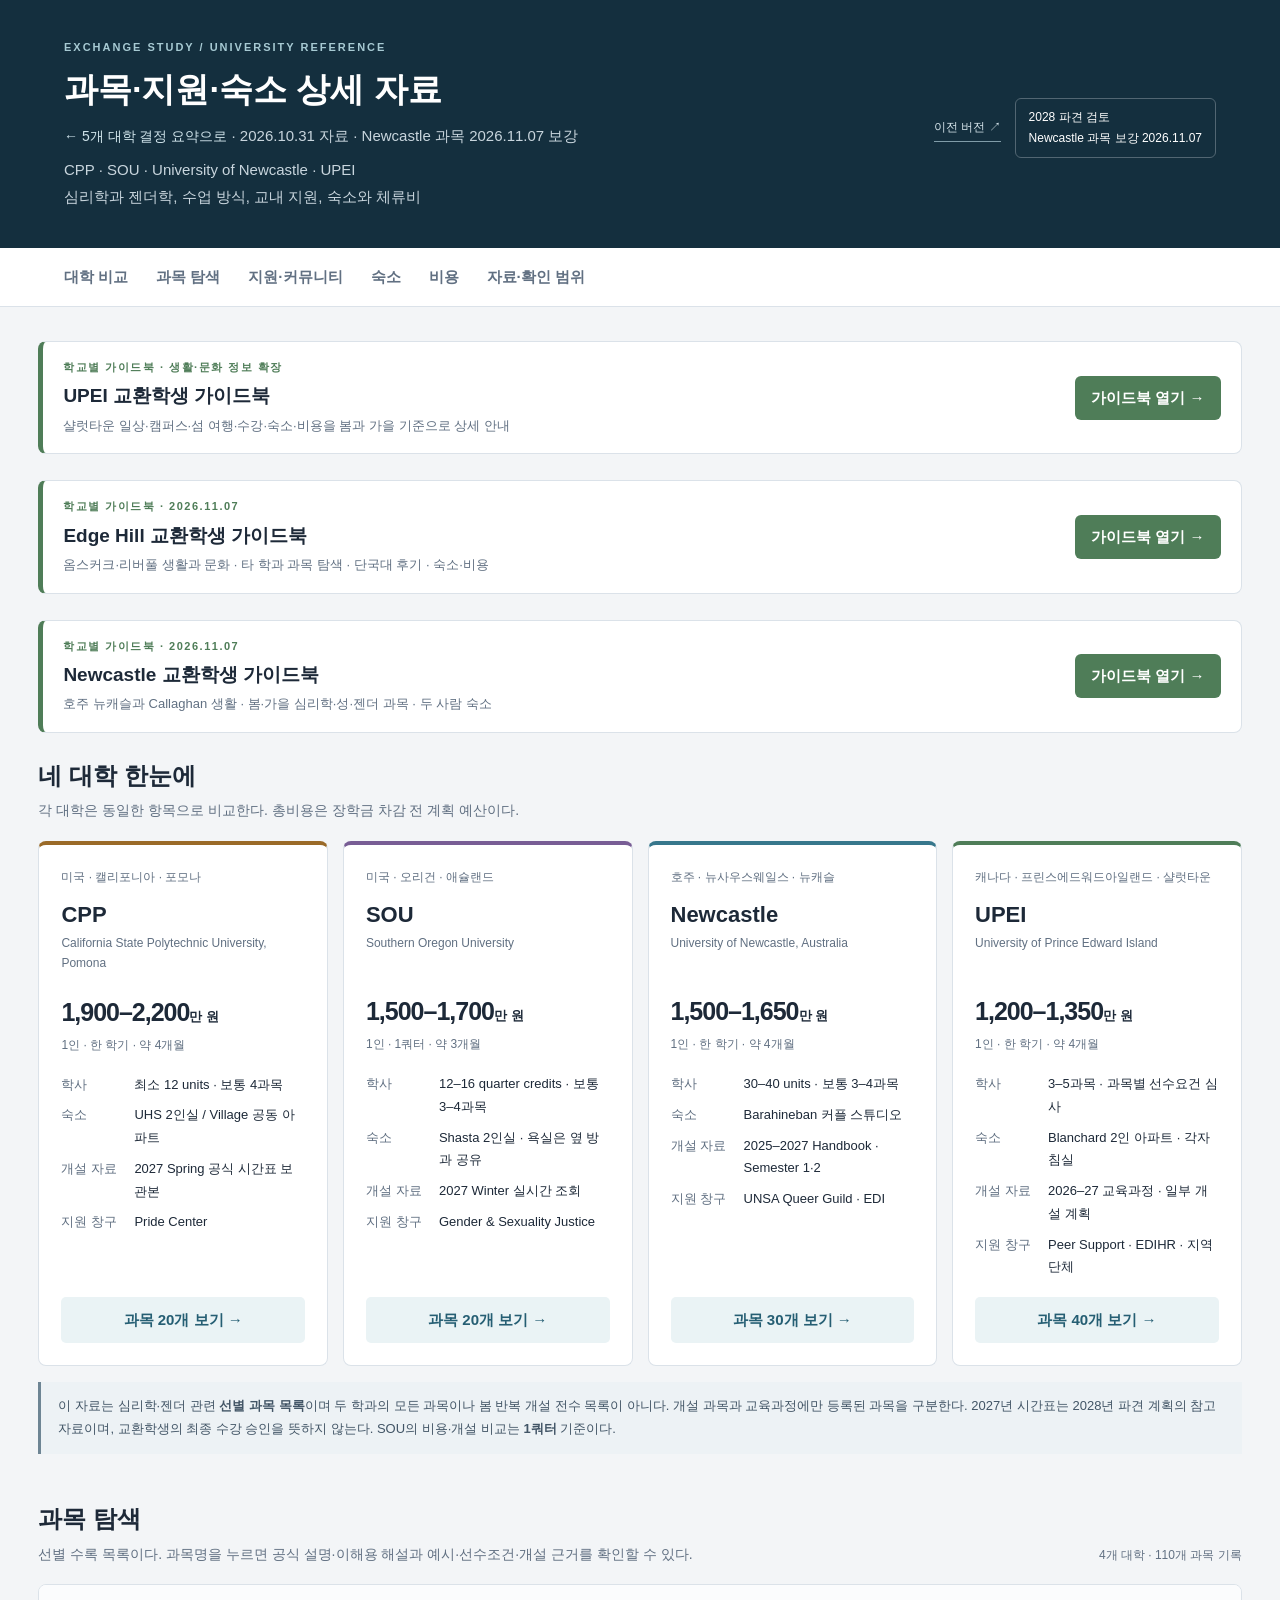
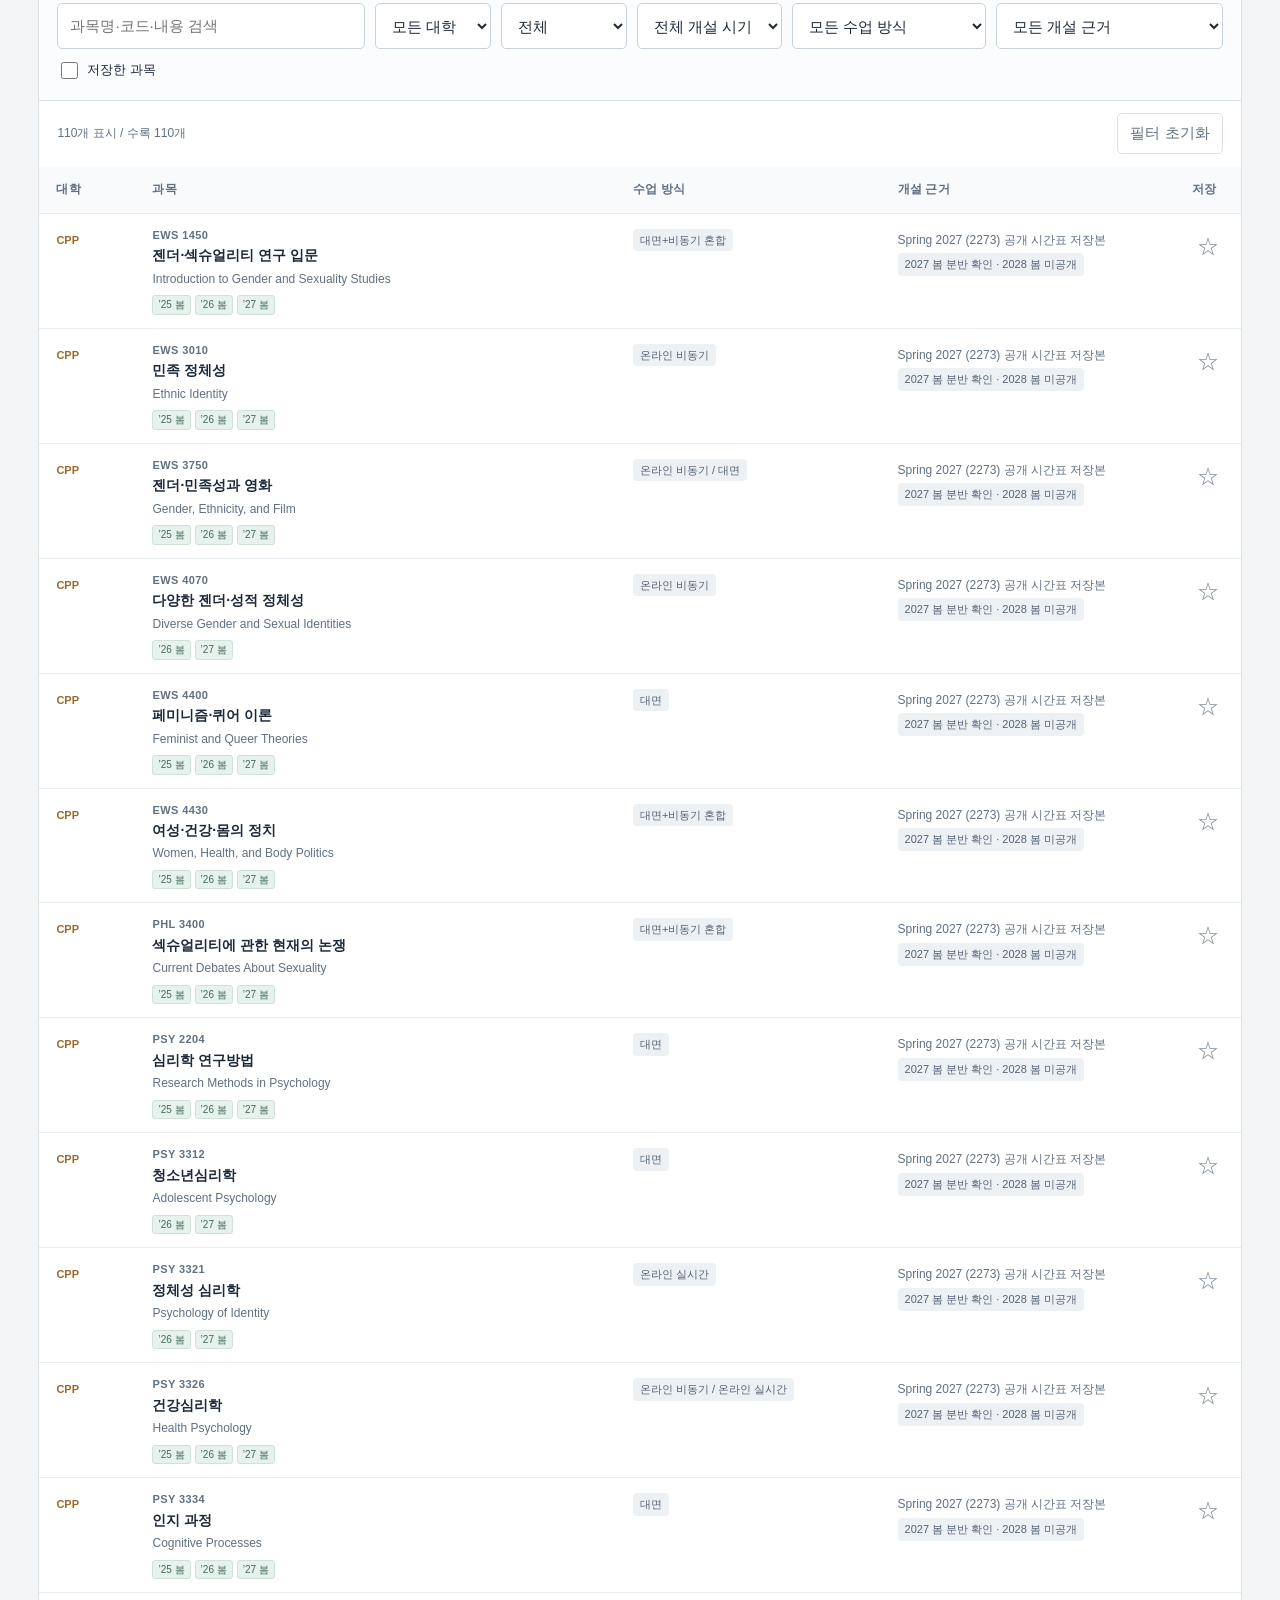
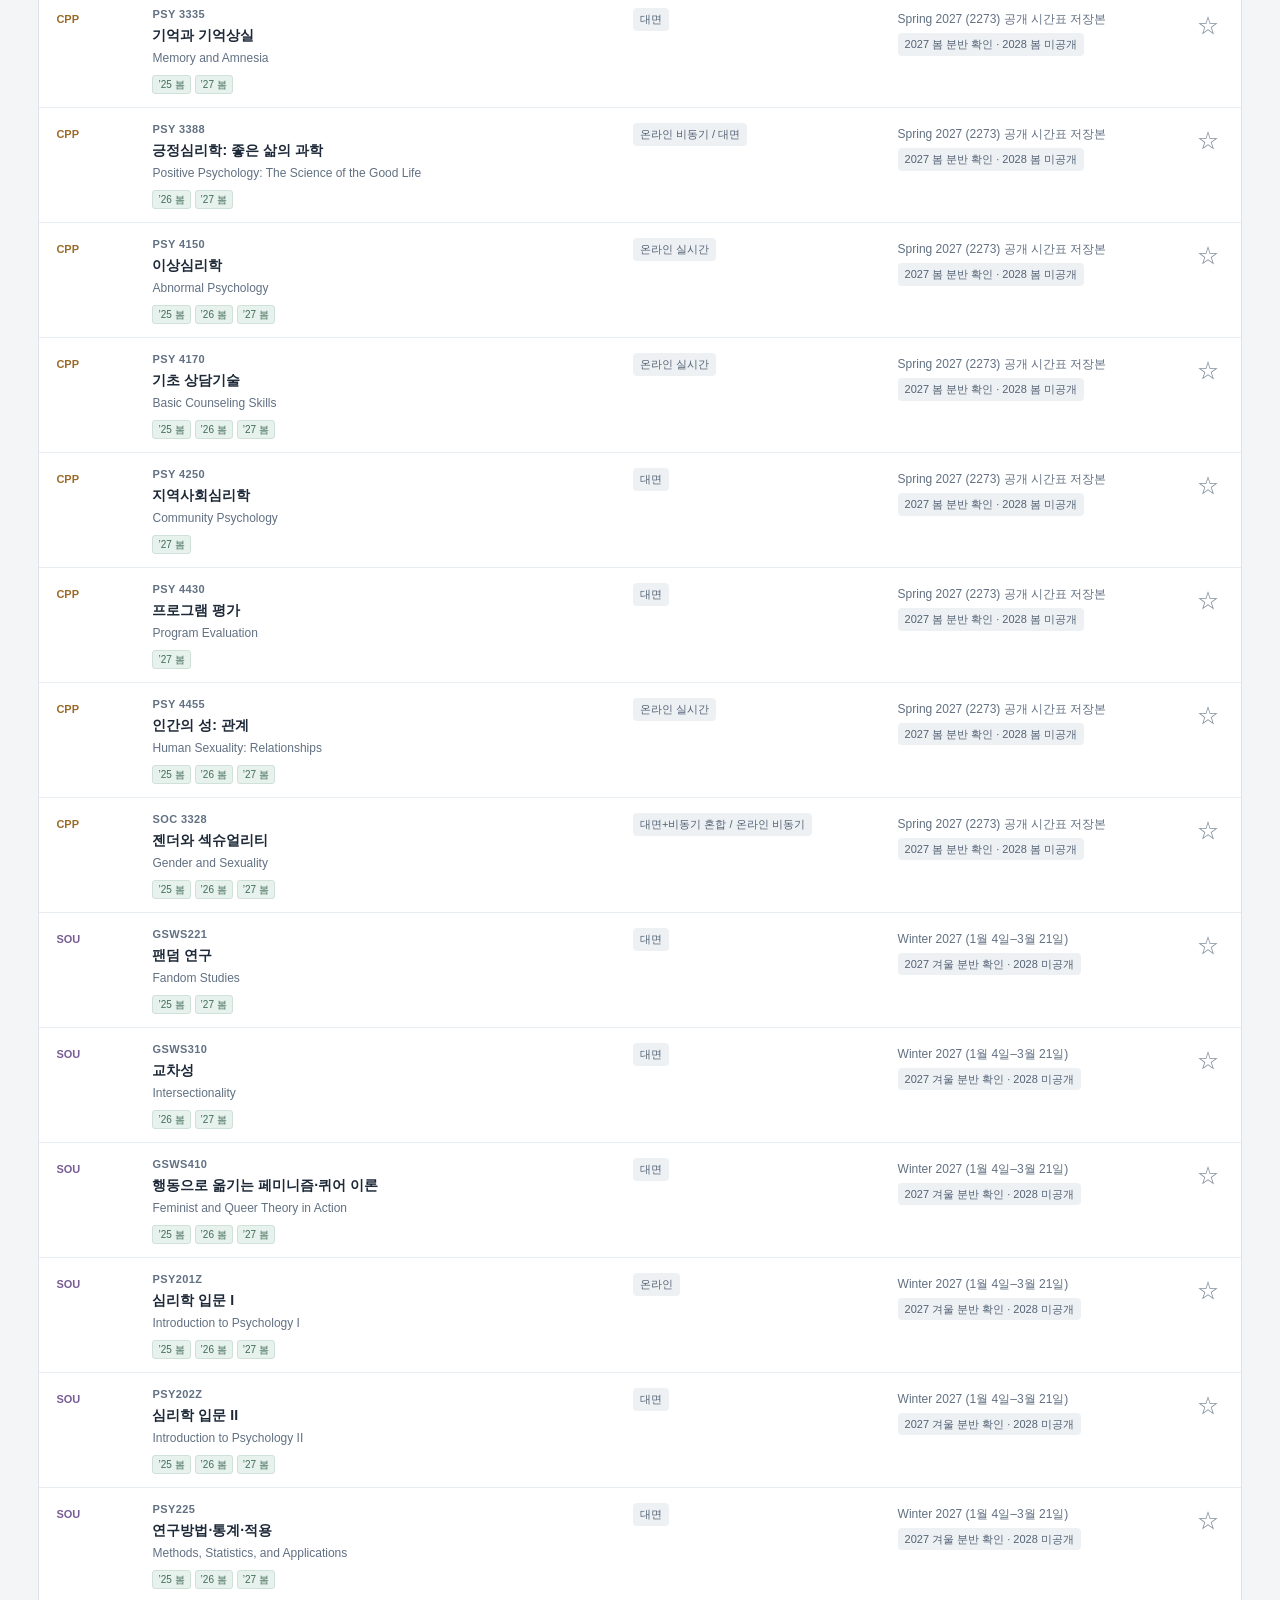
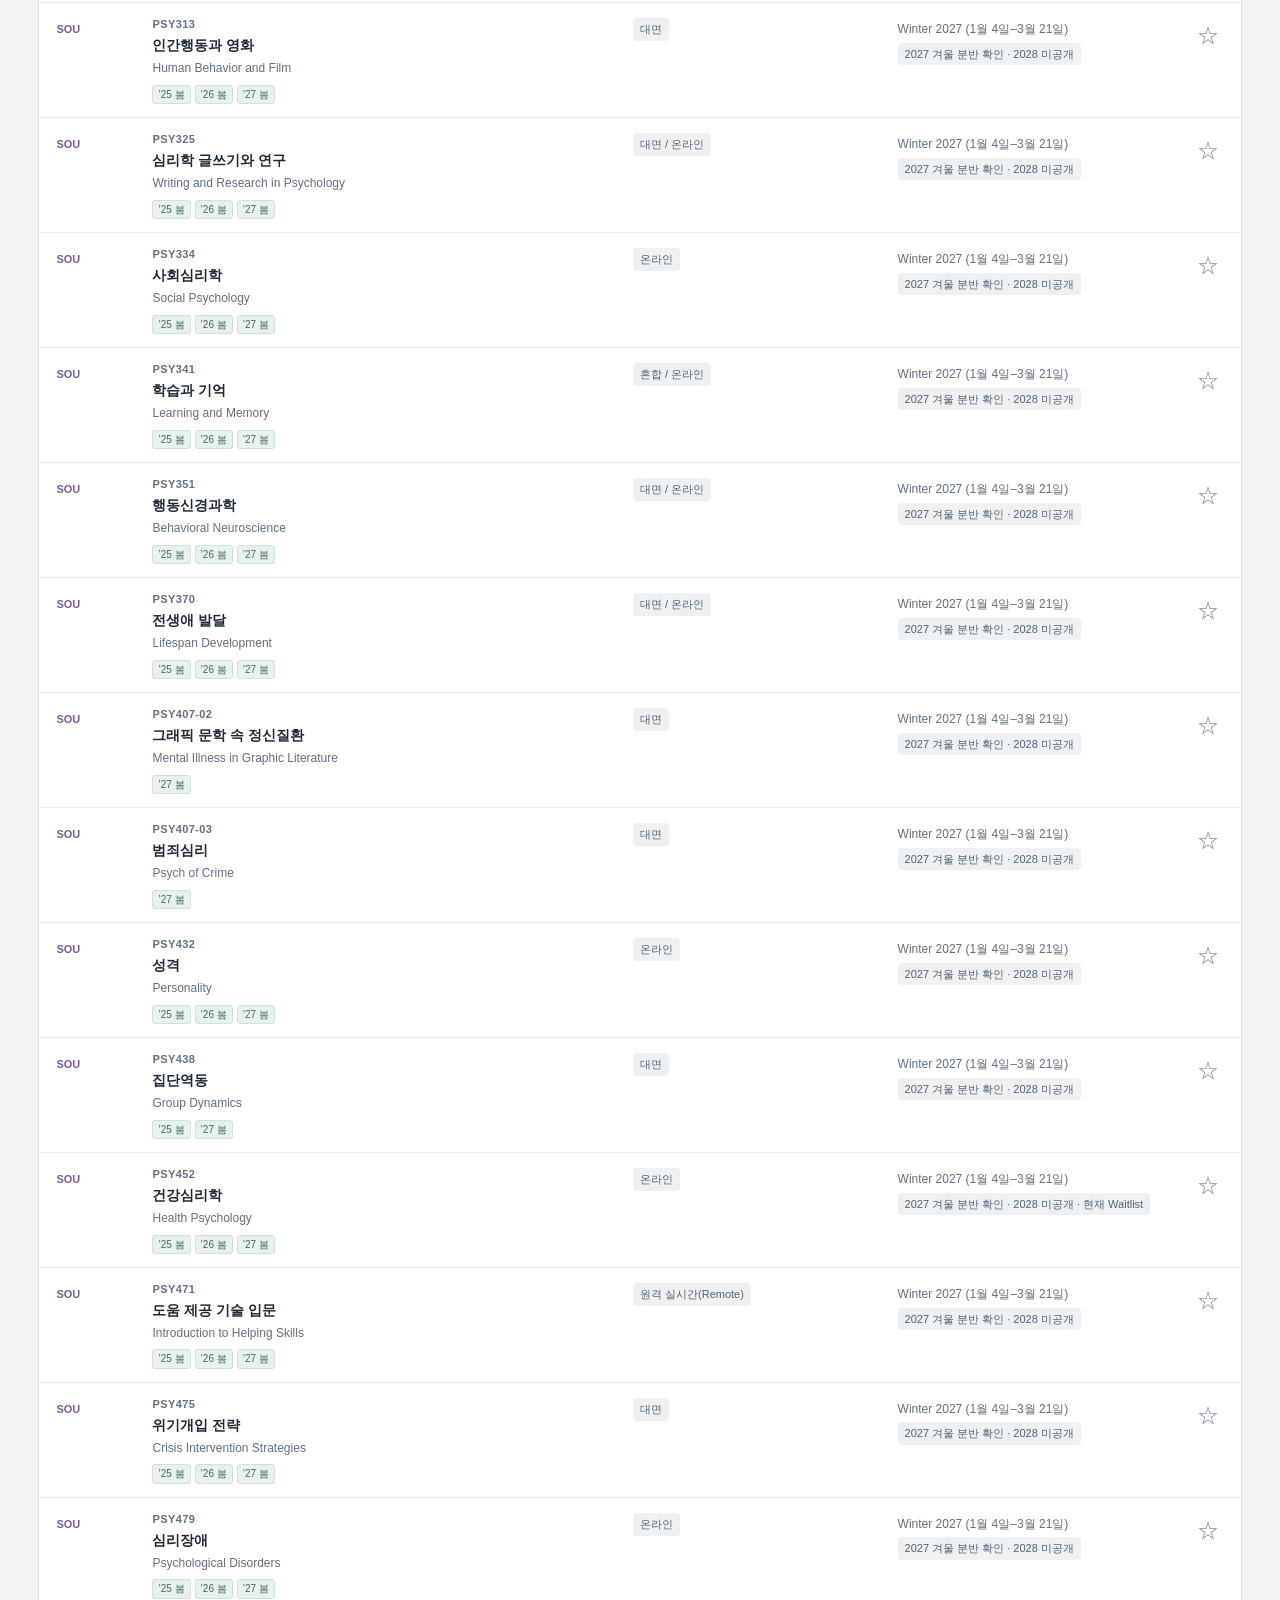
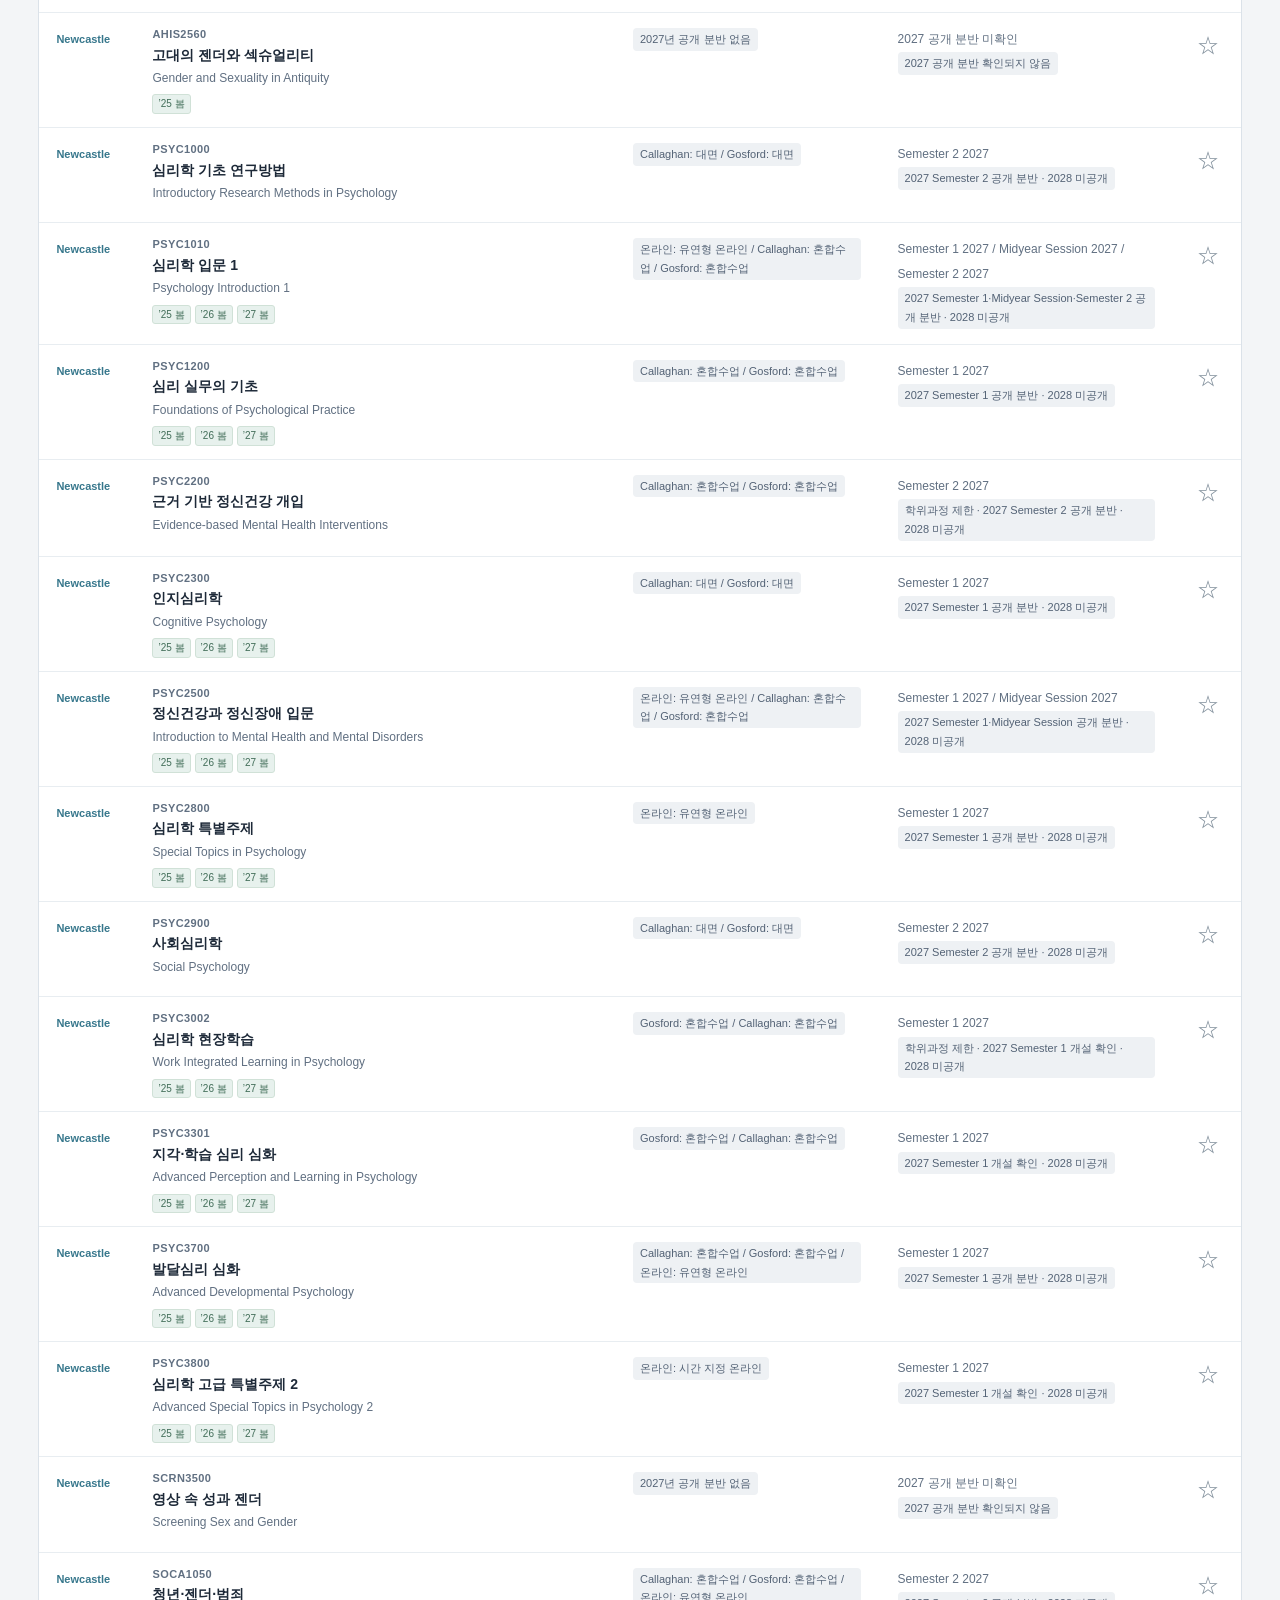
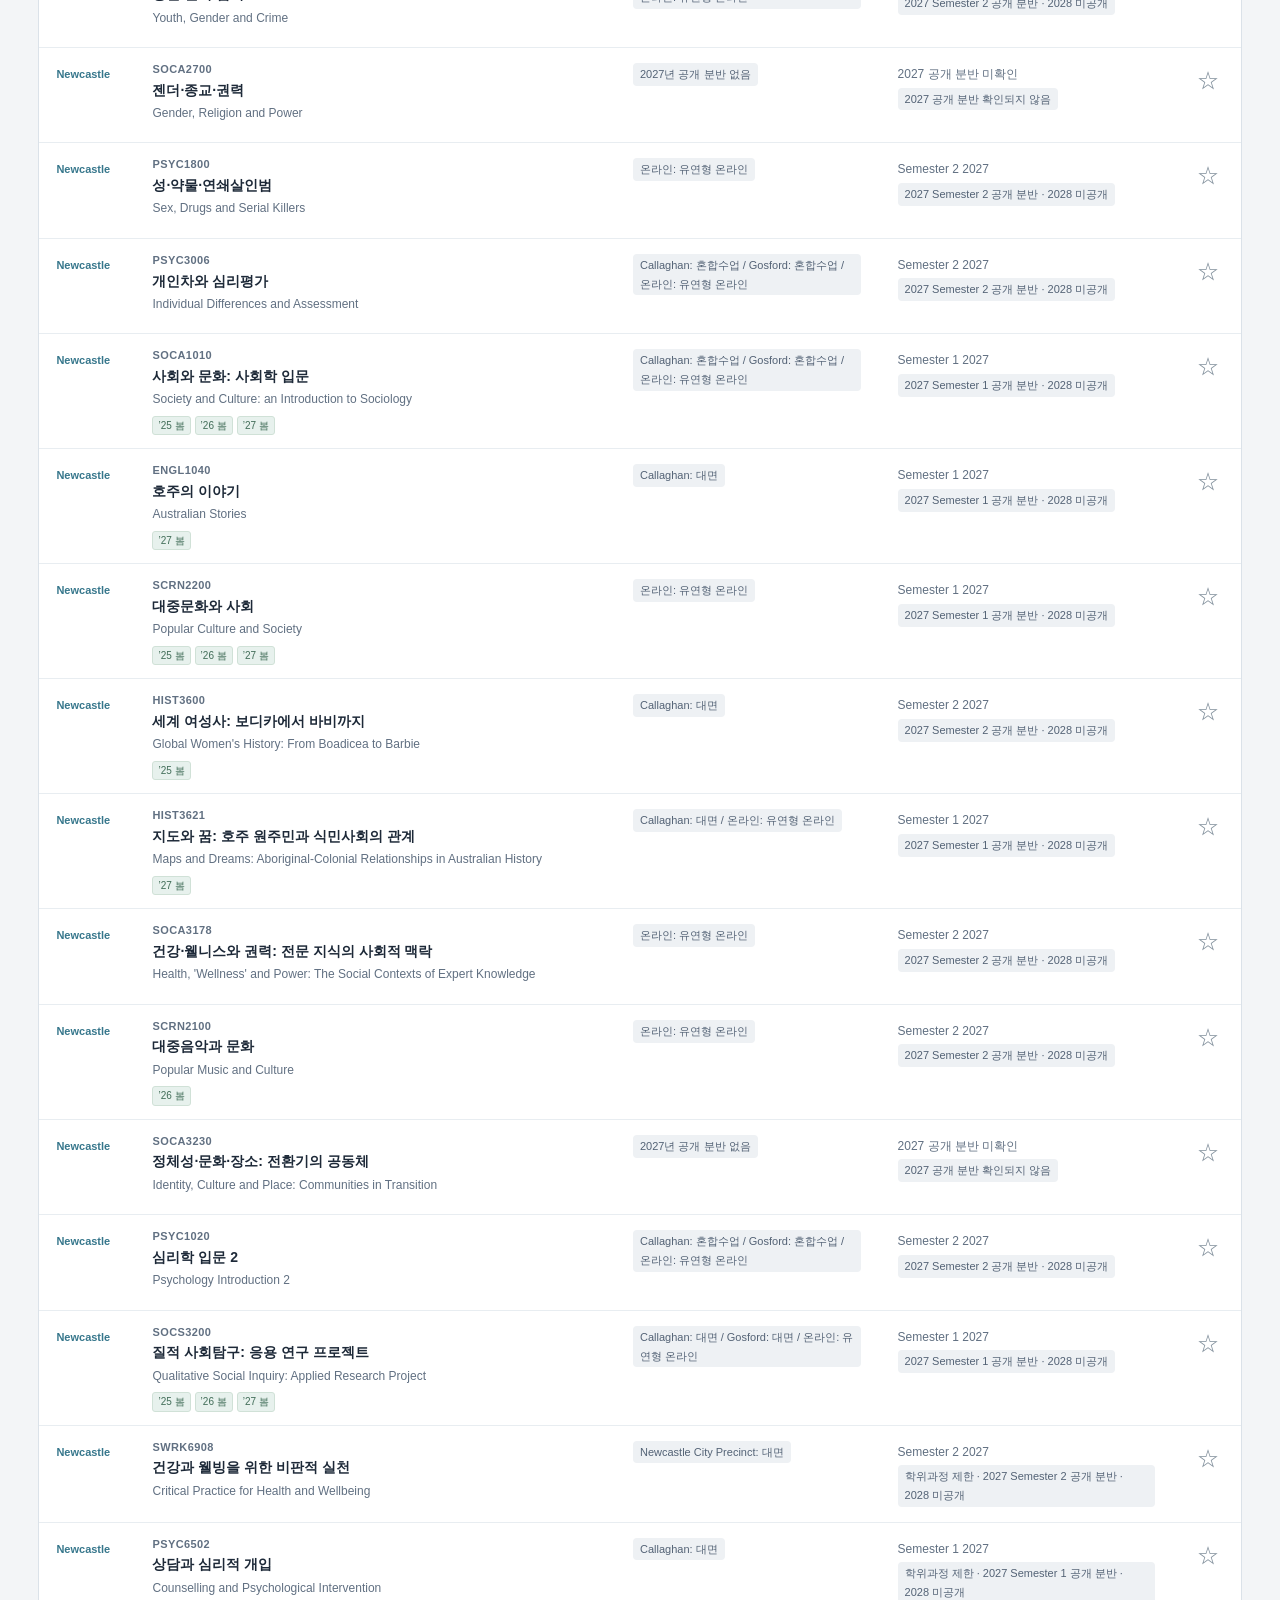
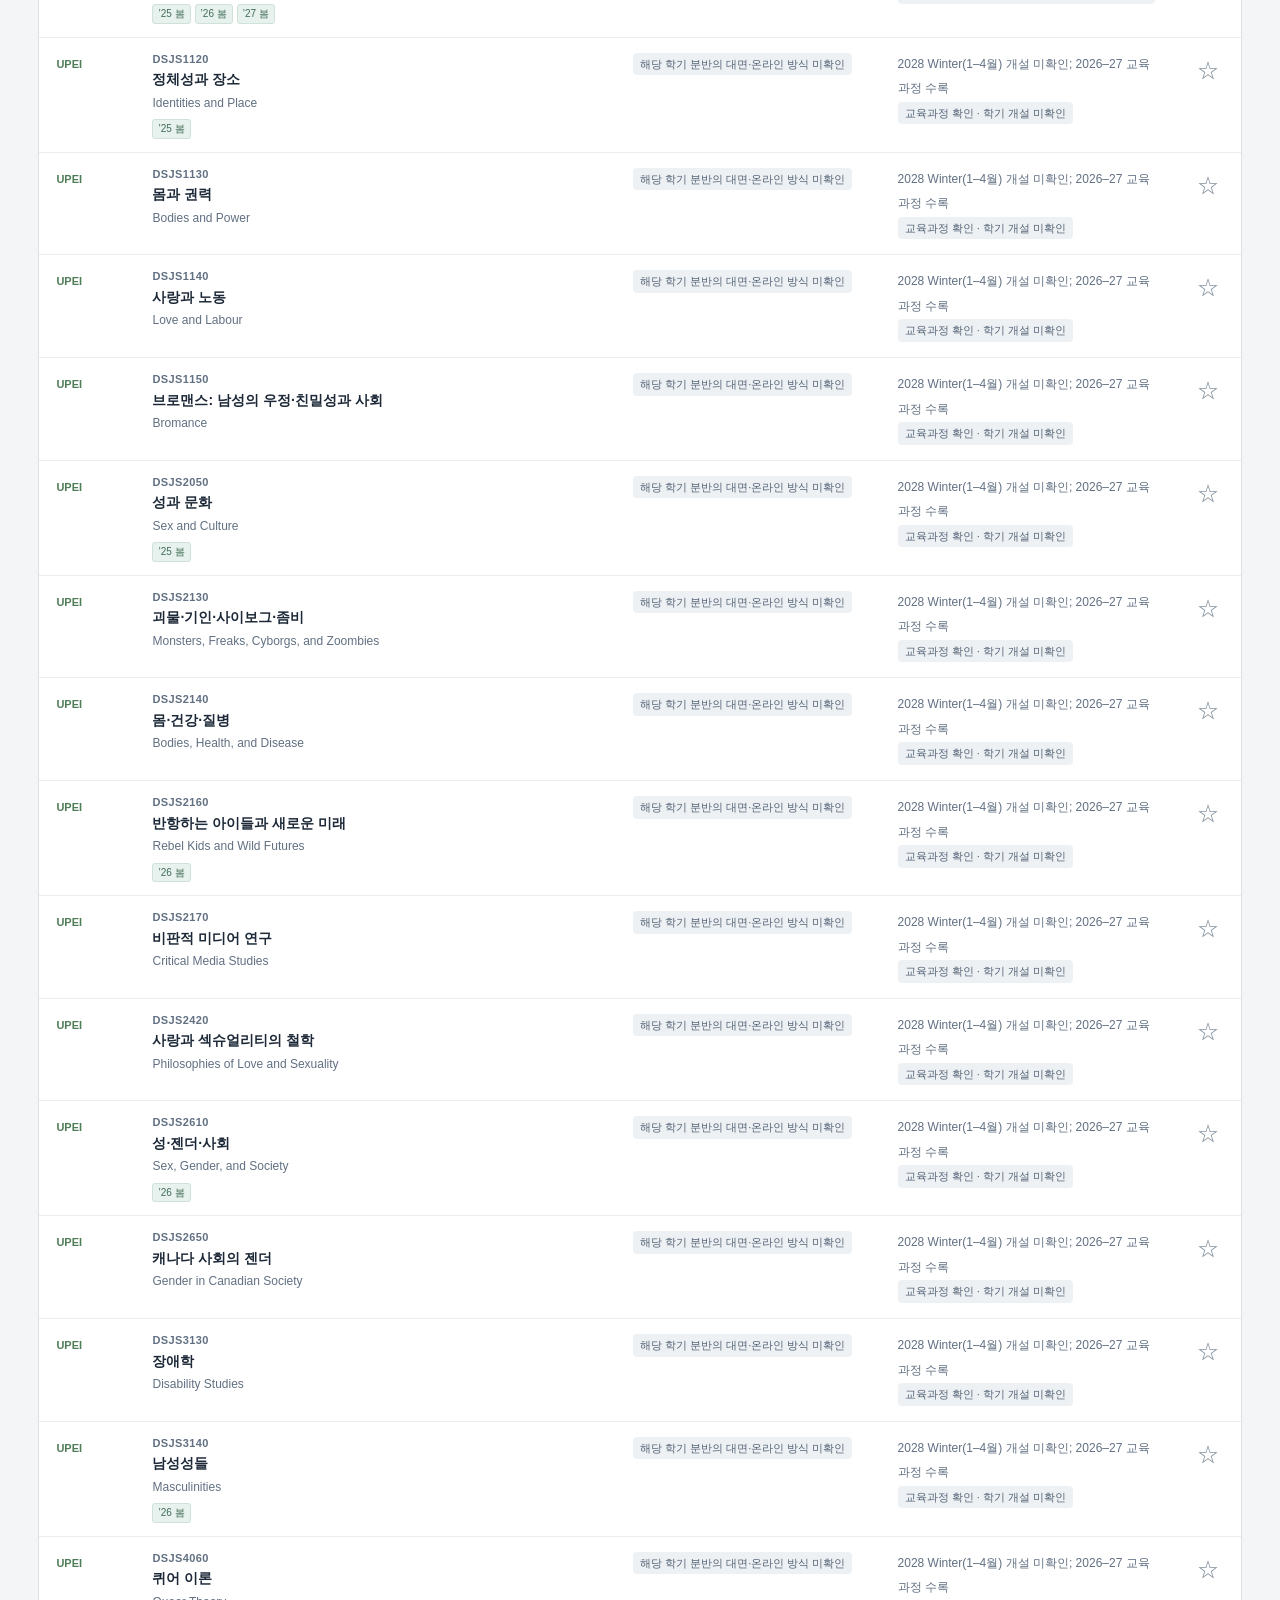
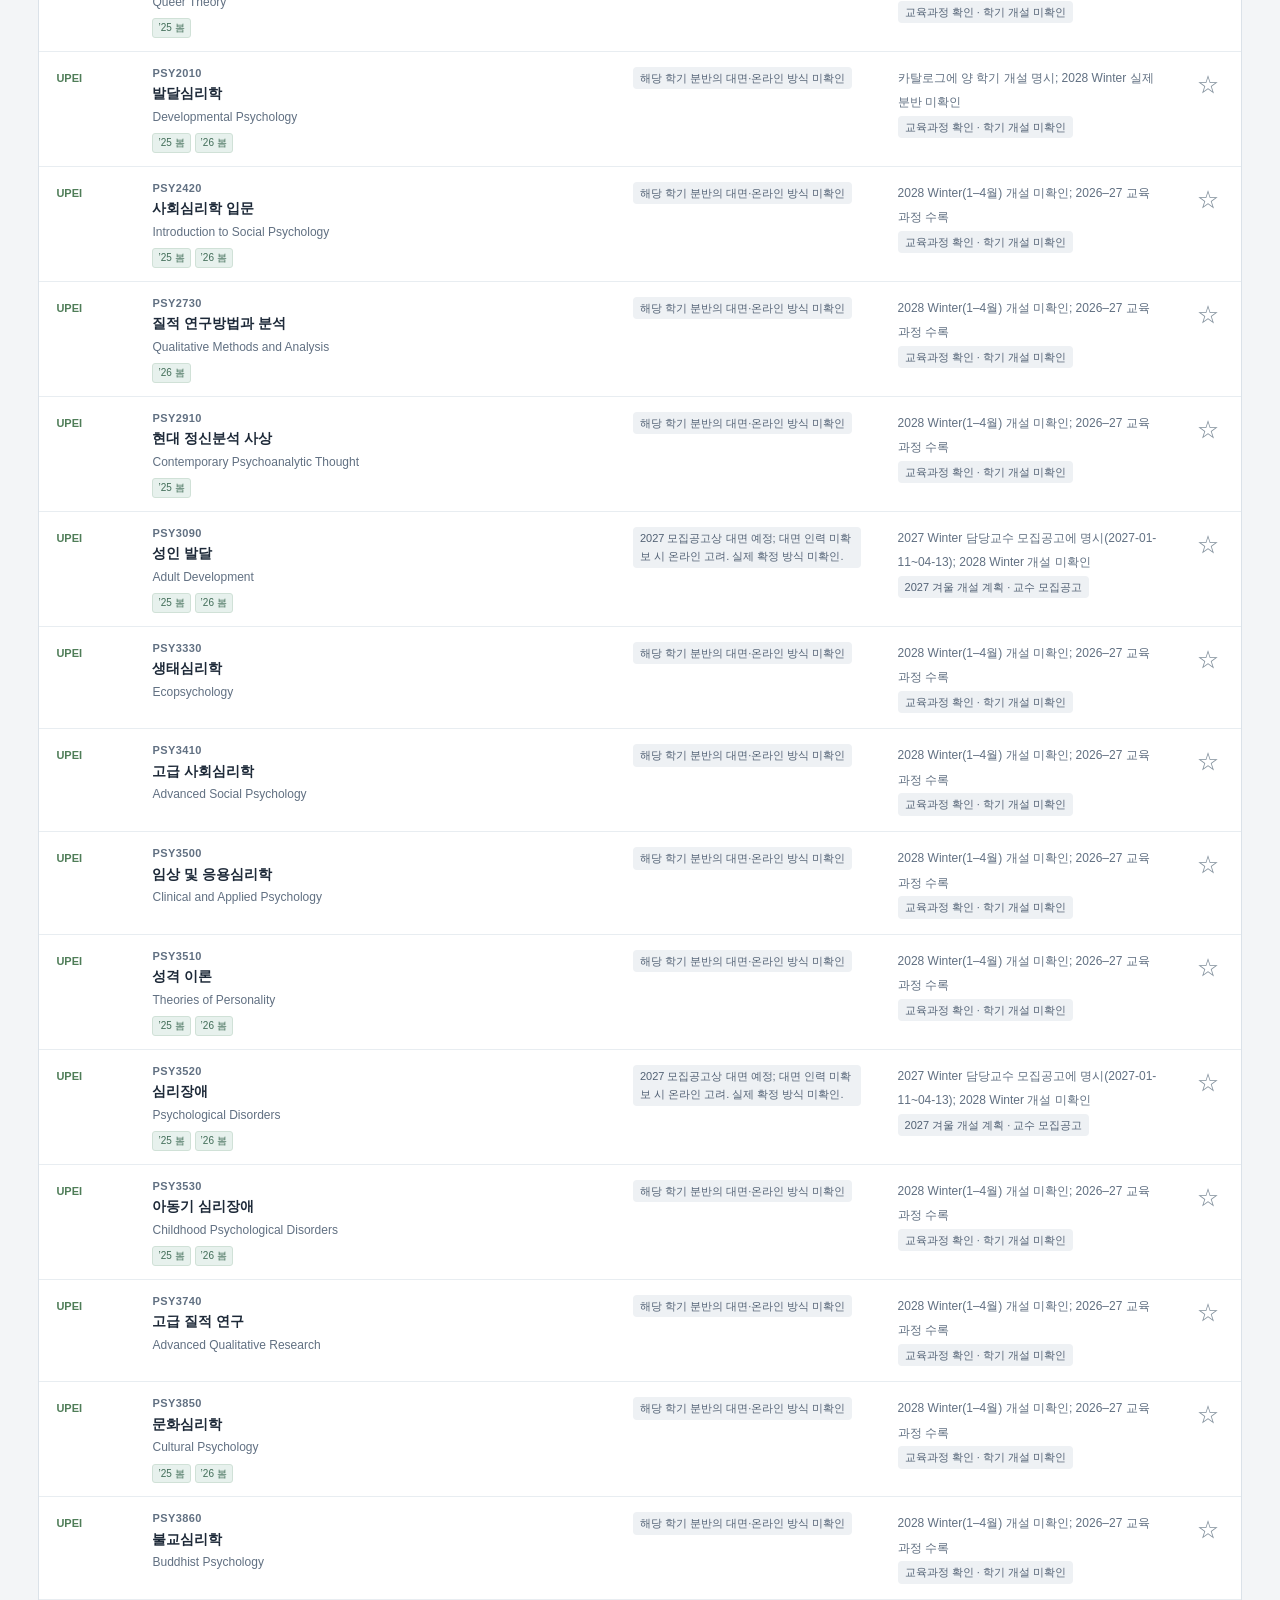
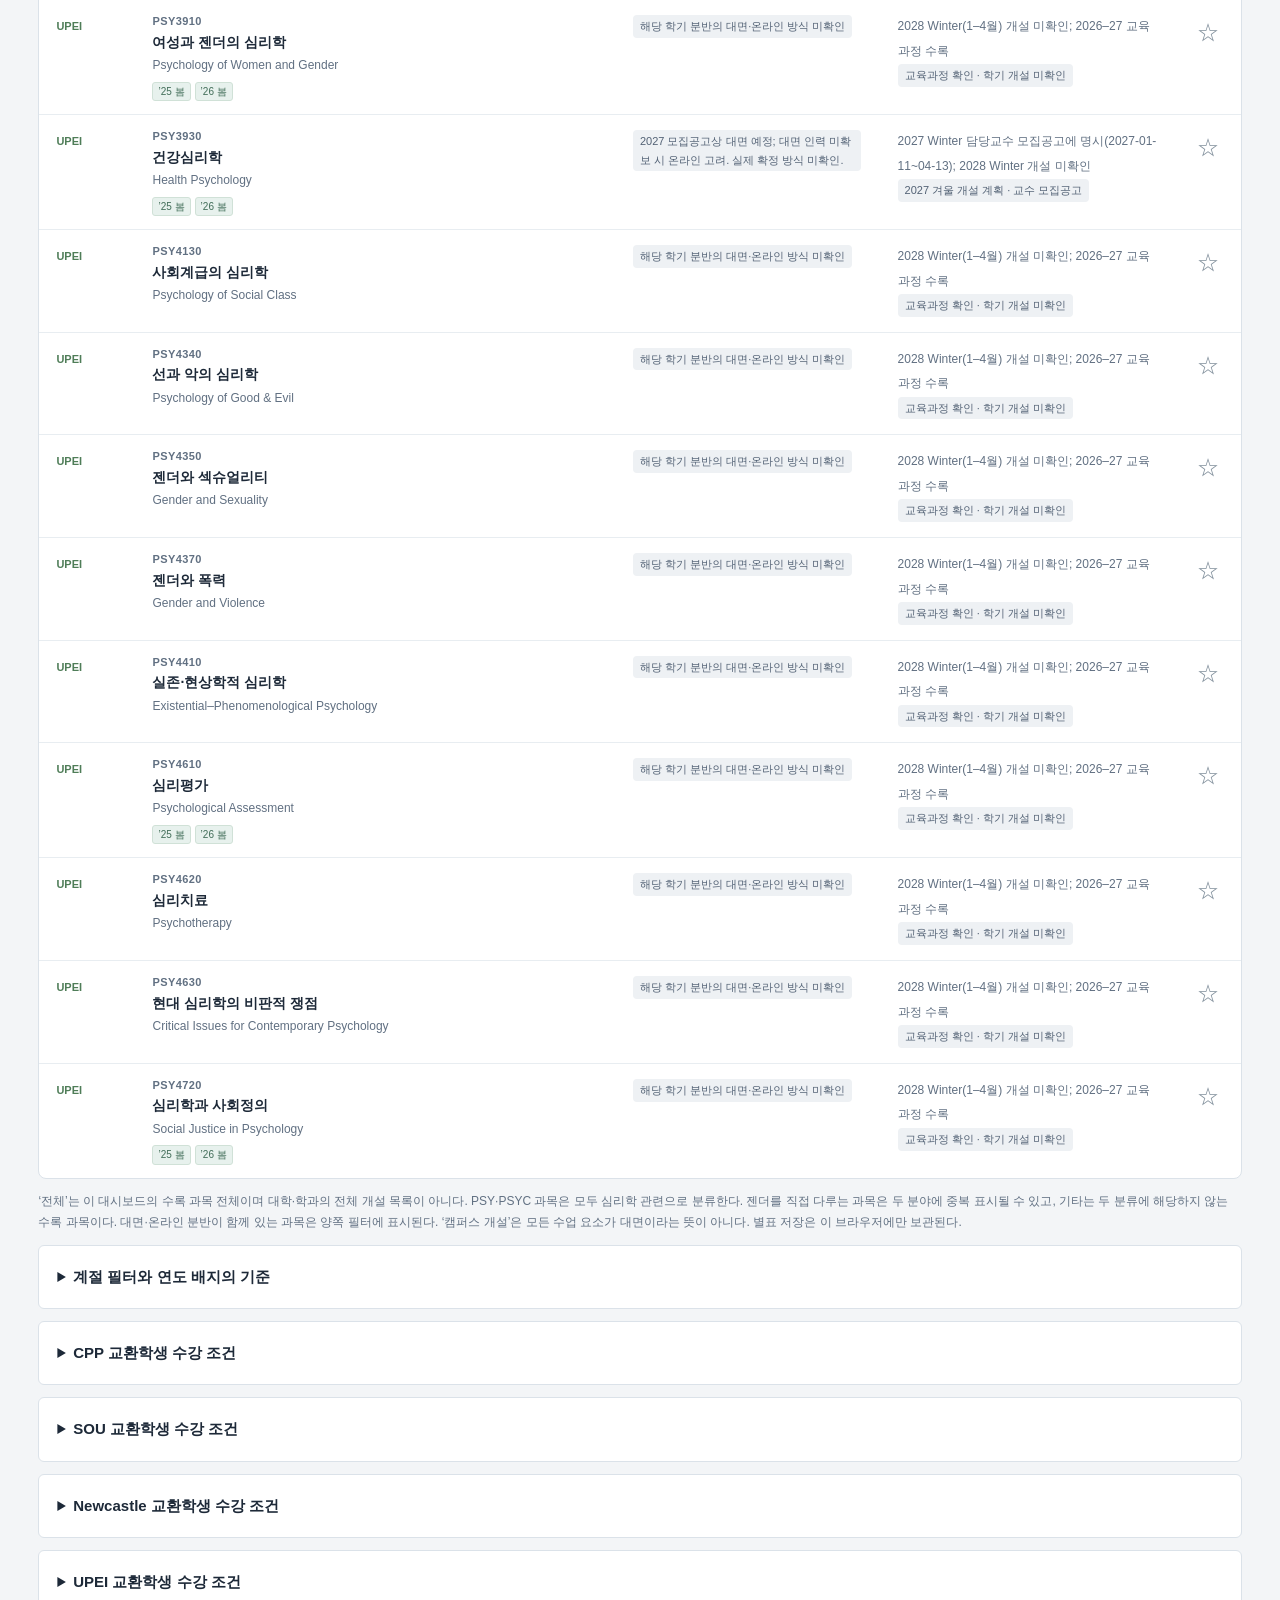
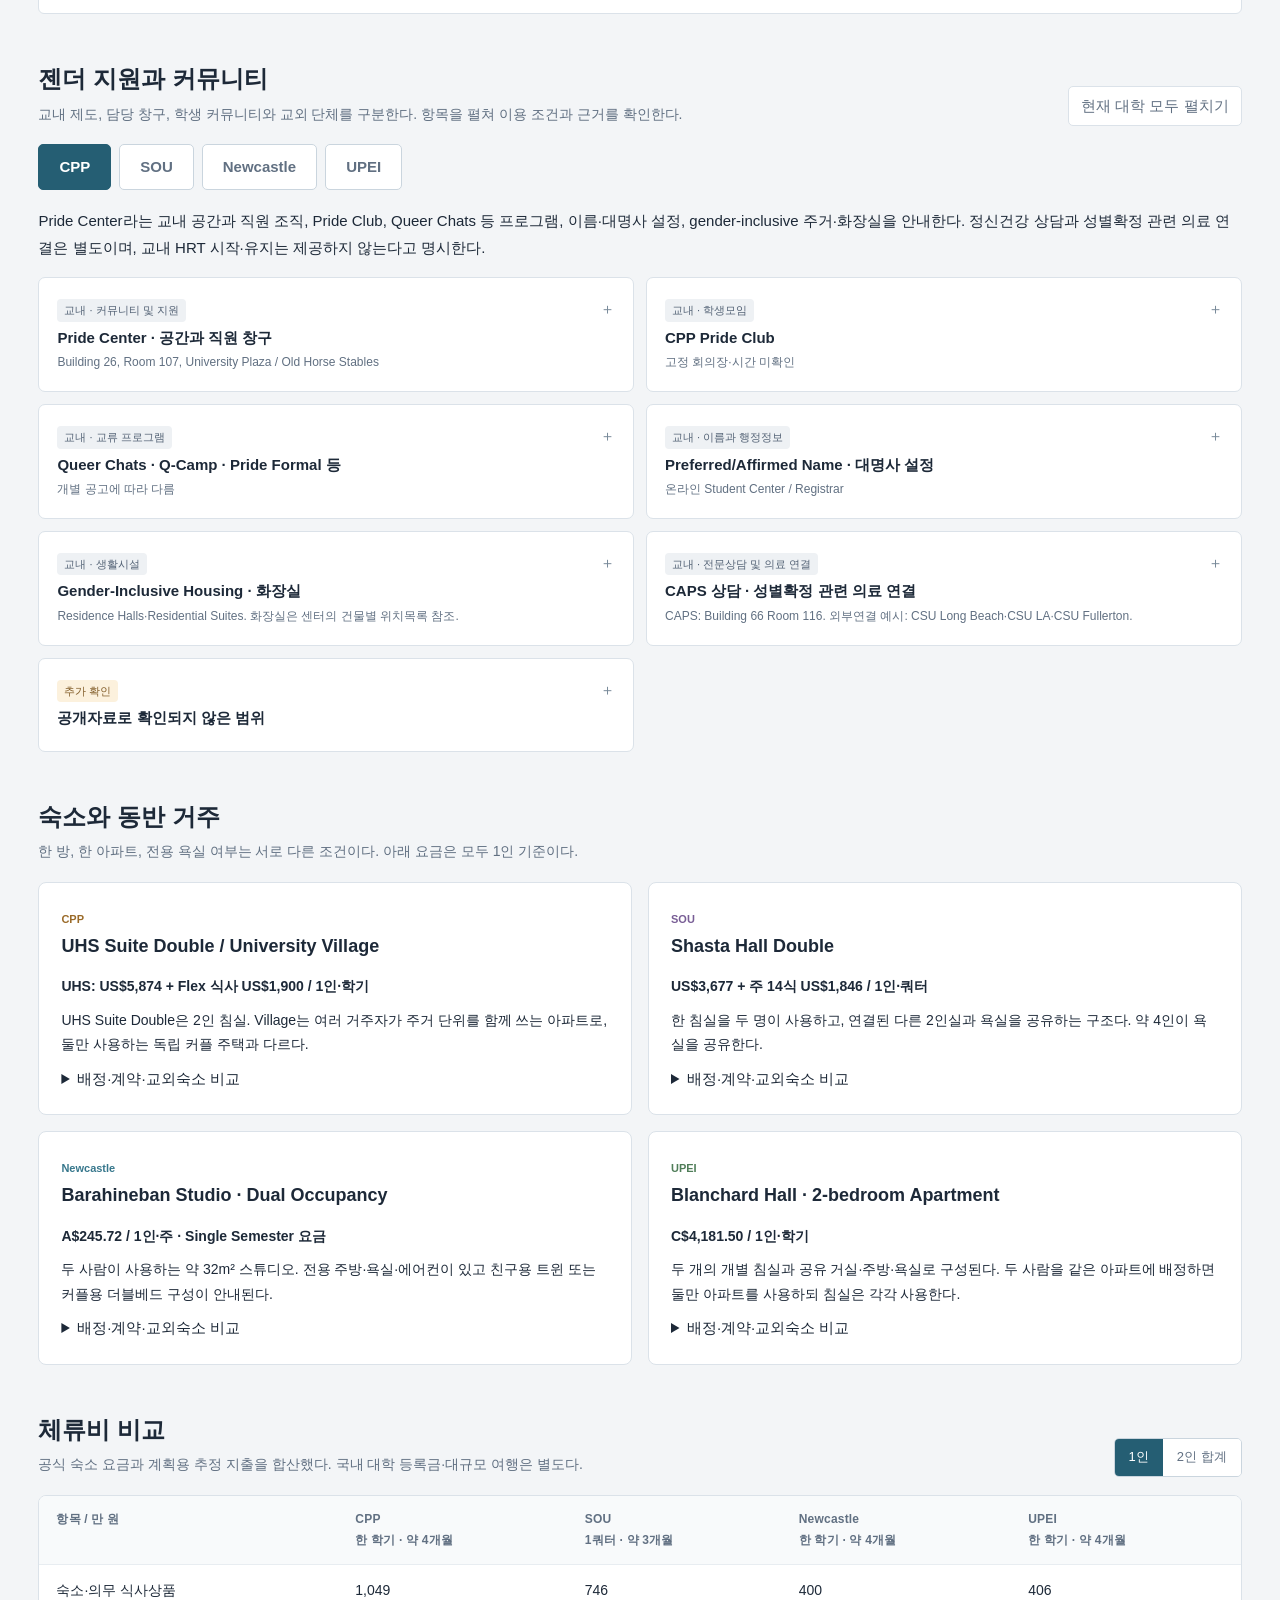
==== commit 9d637370: "뉴캐슬 교환학생 가이드북과 누락 과목 보강 호주 뉴캐슬의 생활, 수업, 젠더 지원, 기숙사, 비용과 사진을 상세 가이드로 추가. 클로드의 기존 UPEI·Edge Hill 본문은 유" ====
--- a/courses.html
+++ b/courses.html
@@ -4,17 +4,17 @@
 .understanding{background:#f2f6f5;border:1px solid #d8e4df;border-radius:8px;padding:20px;margin:24px 0}.exlabel{font-size:11px;font-weight:800;letter-spacing:.5px;color:#497564}.understanding h3{font-size:17px;margin:8px 0 10px}.example{background:white;border:1px solid #dbe5e0;border-radius:6px;margin-top:10px}.example summary{cursor:pointer;font-size:14px;font-weight:700;padding:13px 15px;line-height:1.65;list-style:none}.example summary:after{content:'＋';float:right;color:#6e8c7e}.example[open] summary:after{content:'−'}.example>div{padding:0 15px 16px;font-size:14px}.example b{font-size:11px;color:#618172;display:block;margin-top:8px}.exnumber{font-size:11px;color:#648b77;margin-right:10px;font-weight:800}.modalbody .sourcegroup{padding:12px}.modalbody .sourcegroup p{white-space:pre-line}@media(max-width:650px){.understanding{padding:13px}.example summary{padding:12px}.example>div{padding:0 12px 13px}}
 .yearbadges{display:flex;gap:4px;margin-top:5px;flex-wrap:wrap}.yearbadge{font-size:10px;background:#e7f1ed;color:#416d58;border:1px solid #d0e1d7;border-radius:3px;padding:0 5px;line-height:1.75;white-space:nowrap}.headeractions{display:flex;align-items:center;gap:14px}.previous{font-size:12px;color:#d4e3e9;border-bottom:1px solid #809ca8;padding:3px 0;white-space:nowrap}@media(max-width:650px){.headeractions{justify-content:space-between;flex-direction:row-reverse}.previous{margin-top:10px}}
 .guidebanner{display:flex;align-items:center;justify-content:space-between;gap:18px;background:white;border:1px solid var(--line);border-left:5px solid #4f7d58;border-radius:8px;padding:16px 20px;margin:0 0 26px;color:var(--ink)}.guidebanner:hover{text-decoration:none;border-color:#4f7d58;box-shadow:0 2px 10px #0000000f}.gb-text{display:flex;flex-direction:column;gap:2px}.gb-eyebrow{font-size:11px;letter-spacing:1.5px;font-weight:700;color:#4f7d58}.guidebanner b{font-size:19px}.gb-desc{font-size:13px;color:var(--muted)}.gb-go{background:#4f7d58;color:white;font-weight:700;padding:9px 16px;border-radius:6px;white-space:nowrap}@media(max-width:700px){.guidebanner{flex-direction:column;align-items:flex-start}}</style></head><body>
-<header><div class="top"><div><div class="eyebrow">EXCHANGE STUDY / UNIVERSITY REFERENCE</div><h1>과목·지원·숙소 상세 자료</h1><p style="margin:6px 0 0"><a href="index.html" style="color:#cfe3ea;font-size:14px">← 5개 대학 결정 요약으로</a> · 2026.10.31 자료(Edge Hill 미포함)</p><p>CPP · SOU · University of Newcastle · UPEI<br>심리학과 젠더학, 수업 방식, 교내 지원, 숙소와 체류비</p></div><div class="headeractions"><a class="previous" href="previous.html">이전 버전 ↗</a><div class="stamp">2028 봄 파견 검토<br>자료 확인 2026.10.31</div></div></div></header>
+<header><div class="top"><div><div class="eyebrow">EXCHANGE STUDY / UNIVERSITY REFERENCE</div><h1>과목·지원·숙소 상세 자료</h1><p style="margin:6px 0 0"><a href="index.html" style="color:#cfe3ea;font-size:14px">← 5개 대학 결정 요약으로</a> · 2026.10.31 자료 · Newcastle 과목 2026.11.07 보강</p><p>CPP · SOU · University of Newcastle · UPEI<br>심리학과 젠더학, 수업 방식, 교내 지원, 숙소와 체류비</p></div><div class="headeractions"><a class="previous" href="previous.html">이전 버전 ↗</a><div class="stamp">2028 파견 검토<br>Newcastle 과목 보강 2026.11.07</div></div></div></header>
 <nav aria-label="내용 이동"><a href="#overview">대학 비교</a><a href="#courses">과목 탐색</a><a href="#support">지원·커뮤니티</a><a href="#housing">숙소</a><a href="#budget">비용</a><a href="#sources">자료·확인 범위</a></nav>
-<main><a class="guidebanner" href="upei.html"><span class="gb-text"><span class="gb-eyebrow">학교별 가이드북 · 생활·문화 정보 확장</span><b>UPEI 교환학생 가이드북</b><span class="gb-desc">샬럿타운 일상·캠퍼스·섬 여행·수강·숙소·비용을 봄과 가을 기준으로 상세 안내</span></span><span class="gb-go">가이드북 열기 →</span></a><a class="guidebanner" href="edgehill.html"><span class="gb-text"><span class="gb-eyebrow">학교별 가이드북 · 2026.11.07</span><b>Edge Hill 교환학생 가이드북</b><span class="gb-desc">옴스커크·리버풀 생활과 문화 · 타 학과 과목 탐색 · 단국대 후기 · 숙소·비용</span></span><span class="gb-go">가이드북 열기 →</span></a><section id="overview"><div class="sectionhead"><div><h2>네 대학 한눈에</h2><p>각 대학은 동일한 항목으로 비교한다. 총비용은 장학금 차감 전 계획 예산이다.</p></div></div><div class="grid4" id="schoolcards"></div><div class="note">이 자료는 심리학·젠더 관련 <b>선별 과목 목록</b>이며 두 학과의 모든 과목이나 봄 반복 개설 전수 목록이 아니다. 개설 과목과 교육과정에만 등록된 과목을 구분한다. 2027년 시간표는 2028년 파견 계획의 참고자료이며, 교환학생의 최종 수강 승인을 뜻하지 않는다. SOU의 비용·개설 비교는 <b>1쿼터</b> 기준이다.</div></section>
+<main><a class="guidebanner" href="upei.html"><span class="gb-text"><span class="gb-eyebrow">학교별 가이드북 · 생활·문화 정보 확장</span><b>UPEI 교환학생 가이드북</b><span class="gb-desc">샬럿타운 일상·캠퍼스·섬 여행·수강·숙소·비용을 봄과 가을 기준으로 상세 안내</span></span><span class="gb-go">가이드북 열기 →</span></a><a class="guidebanner" href="edgehill.html"><span class="gb-text"><span class="gb-eyebrow">학교별 가이드북 · 2026.11.07</span><b>Edge Hill 교환학생 가이드북</b><span class="gb-desc">옴스커크·리버풀 생활과 문화 · 타 학과 과목 탐색 · 단국대 후기 · 숙소·비용</span></span><span class="gb-go">가이드북 열기 →</span></a><a class="guidebanner" href="newcastle.html"><span class="gb-text"><span class="gb-eyebrow">학교별 가이드북 · 2026.11.07</span><b>Newcastle 교환학생 가이드북</b><span class="gb-desc">호주 뉴캐슬과 Callaghan 생활 · 봄·가을 심리학·성·젠더 과목 · 두 사람 숙소</span></span><span class="gb-go">가이드북 열기 →</span></a><section id="overview"><div class="sectionhead"><div><h2>네 대학 한눈에</h2><p>각 대학은 동일한 항목으로 비교한다. 총비용은 장학금 차감 전 계획 예산이다.</p></div></div><div class="grid4" id="schoolcards"></div><div class="note">이 자료는 심리학·젠더 관련 <b>선별 과목 목록</b>이며 두 학과의 모든 과목이나 봄 반복 개설 전수 목록이 아니다. 개설 과목과 교육과정에만 등록된 과목을 구분한다. 2027년 시간표는 2028년 파견 계획의 참고자료이며, 교환학생의 최종 수강 승인을 뜻하지 않는다. SOU의 비용·개설 비교는 <b>1쿼터</b> 기준이다.</div></section>
 <section id="courses"><div class="sectionhead"><div><h2>과목 탐색</h2><p>선별 수록 목록이다. 과목명을 누르면 공식 설명·이해용 해설과 예시·선수조건·개설 근거를 확인할 수 있다.</p></div><span class="small" id="totalcount"></span></div><div class="panel"><div class="filters"><input id="search" type="search" aria-label="과목 검색" placeholder="과목명·코드·내용 검색"><select id="schoolfilter" aria-label="학교"><option value="all">모든 대학</option></select><select id="areafilter" aria-label="분야"><option value="all">전체</option><option value="gender">젠더 관련</option><option value="psych">심리학 관련</option><option value="other">기타</option></select><select id="seasonfilter" aria-label="개설 계절"><option value="all">전체 개설 시기</option><option value="spring">봄 개설</option><option value="summer">여름 개설</option><option value="fall">가을 개설</option></select><select id="modefilter" aria-label="수업 방식"><option value="all">모든 수업 방식</option><option value="campus">대면·캠퍼스 분반 있음</option><option value="hybrid">혼합수업 있음</option><option value="online">온라인 분반 있음</option><option value="unknown">방식 미확인</option></select><select id="offeringfilter" aria-label="개설 근거"><option value="all">모든 개설 근거</option><option value="confirmed">해당 시기 개설 확인 (2027)</option><option value="planned">개설 계획만 확인</option><option value="catalog">교육과정만 확인</option><option value="other">다른 학기·미개설</option></select><label><input type="checkbox" id="starfilter">저장한 과목</label></div><div class="toolbar"><span class="small" id="resultcount" aria-live="polite"></span><button id="resetfilters">필터 초기화</button></div><div class="tablewrap"><table><thead><tr><th style="width:8%">대학</th><th style="width:40%">과목</th><th>수업 방식</th><th class="mobilehide">개설 근거</th><th style="width:5%">저장</th></tr></thead><tbody id="courserows"></tbody></table></div></div><p class="small">‘전체’는 이 대시보드의 수록 과목 전체이며 대학·학과의 전체 개설 목록이 아니다. PSY·PSYC 과목은 모두 심리학 관련으로 분류한다. 젠더를 직접 다루는 과목은 두 분야에 중복 표시될 수 있고, 기타는 두 분류에 해당하지 않는 수록 과목이다. 대면·온라인 분반이 함께 있는 과목은 양쪽 필터에 표시된다. ‘캠퍼스 개설’은 모든 수업 요소가 대면이라는 뜻이 아니다. 별표 저장은 이 브라우저에만 보관된다.</p><details class="sourcegroup"><summary>계절 필터와 연도 배지의 기준</summary><p>계절 필터는 2025–2027년 공식 개설 기록이 한 번 이상 확인된 과목을 표시한다. 매년 반복 개설 또는 2028년 개설을 뜻하지 않는다. 배지가 없으면 개설 근거를 확보하지 못했다는 뜻이며, 미개설을 의미하지 않는다.</p><ul><li>CPP: Spring → 봄 / Summer → 여름 / Fall → 가을</li><li>SOU: Winter·Spring → 봄(상반기 파견) / Summer → 여름 / Fall → 가을. 두 쿼터의 기록은 구분하며 체류비는 1쿼터 기준이다.</li><li>UPEI: Winter → 봄 / Summer → 여름 / Fall → 가을</li><li>Newcastle: Semester 1 → 봄 / Midyear·Summer → 여름 / Semester 2 → 가을. 호주의 실제 계절이 아닌 한국 파견 시기 기준이다.</li></ul><p>교수 채용공고의 개설 계획은 배지와 계절 필터에서 제외한다. 공식 시간표·연도별 개설표·날짜 있는 분반 기록을 근거로 한다. 상세창에서 연도·원래 학기명·원문 링크를 확인할 수 있다.</p></details><div id="accessnotes"></div></section>
 <section id="support"><div class="sectionhead"><div><h2>젠더 지원과 커뮤니티</h2><p>교내 제도, 담당 창구, 학생 커뮤니티와 교외 단체를 구분한다. 항목을 펼쳐 이용 조건과 근거를 확인한다.</p></div><button class="plain" id="expandresources">현재 대학 모두 펼치기</button></div><div class="tabbar" id="supporttabs"></div><div id="supportintro" class="statusline"></div><div class="resources" id="resources"></div></section>
 <section id="housing"><div class="sectionhead"><div><h2>숙소와 동반 거주</h2><p>한 방, 한 아파트, 전용 욕실 여부는 서로 다른 조건이다. 아래 요금은 모두 1인 기준이다.</p></div></div><div class="twocol" id="housingcards"></div></section>
 <section id="budget"><div class="sectionhead"><div><h2>체류비 비교</h2><p>공식 숙소 요금과 계획용 추정 지출을 합산했다. 국내 대학 등록금·대규모 여행은 별도다.</p></div><div class="seg"><button class="active" data-people="1">1인</button><button data-people="2">2인 합계</button></div></div><div class="panel tablewrap"><table id="budgettable"></table></div><div class="note">환산 기준: USD 1,350원 · AUD 950원 · CAD 970원. 항공·식비·보험 등은 예약 견적이 아닌 계획값이다. 어학시험은 1인 약 2회 예산 70만 원을 포함했다. 2인 합계는 각자의 주거비가 이미 반영된 금액을 합산하며, 1인 요금을 다시 반으로 나누지 않는다.</div><div class="twocol" id="budgetdetails"></div></section>
 <section id="sources"><div class="sectionhead"><div><h2>출처와 확인 범위</h2><p>공식 교육과정, 실제 시간표, 채용 공고의 개설 계획, 기존 조사 기록은 서로 다른 근거로 표시했다.</p></div><button class="plain" onclick="window.print()">인쇄 / PDF</button></div><div id="sourceslist"></div><div class="box"><h3>기존 HTML에서 재사용한 정보</h3><p>CPP·SOU 상세보고서와 수강 안정성 비교 자료의 과목 분류, 주거비 항목, 지원 창구 및 공식 출처를 참조했다. 이전 문서의 Fall 2027 중심 판단·지망 순위·옛 환율·모집인원은 현재 결론으로 승계하지 않았다.</p><ul id="archives"></ul><p class="small">기존 문서는 수정하지 않았다. 현재 대시보드의 개설·비용 기준은 각 항목에 표시된 연도와 근거를 따른다.</p></div></section>
-<footer class="footer">작성: Codex · 자료 확인: 2026-10-31 · 대학 공식 정보와 이해용 해설을 구분한 조사 정리본<br>별표 저장은 현재 브라우저에 보관된다. 기관의 공식 링크는 새 창에서 열린다. · <a href="previous.html">이전 공개 버전</a></footer></main>
+<footer class="footer">작성: Codex · 자료 확인: 2026-10-31 · Newcastle 과목 보강: 2026-11-07 · 대학 공식 정보와 이해용 해설을 구분한 조사 정리본<br>별표 저장은 현재 브라우저에 보관된다. 기관의 공식 링크는 새 창에서 열린다. · <a href="previous.html">이전 공개 버전</a></footer></main>
 <dialog id="coursemodal" aria-labelledby="modaltitle"><div class="modalhead"><div id="modalheading"></div><button class="close" aria-label="닫기" id="closemodal">×</button></div><div class="modalbody" id="modalbody"></div></dialog>
-<script id="data" type="application/json">{"asOf": "2026-10-31", "schools": [{"id": "CPP", "fullname": "California State Polytechnic University, Pomona", "country": "미국", "city": "캘리포니아 · 포모나", "color": "#9a6a28", "duration": "한 학기 · 약 4개월", "load": "최소 12 units · 보통 4과목", "housingShort": "UHS 2인실 / Village 공동 아파트", "evidence": "2027 Spring 공식 시간표 보관본", "supportShort": "Pride Center", "budget": [1900, 2200], "costs": [1049, 180, 170, 280, 150, 70, 200], "housing": {"name": "UHS Suite Double / University Village", "price": "UHS: US$5,874 + Flex 식사 US$1,900 / 1인·학기", "structure": "UHS Suite Double은 2인 침실. Village는 여러 거주자가 주거 단위를 함께 쓰는 아파트로, 둘만 사용하는 독립 커플 주택과 다르다.", "details": ["UHS 비용 기준: 숙소와 의무 식사상품 합계 US$7,774 ≈ 1,049만 원. Flex의 70회 식사와 dining dollars 외 식비를 따로 계산했다.", "Village 2026–27 계약에는 gender-inclusive/co-ed 주거가 명시돼 있다. 같은 공간을 선택하는 룸메이트 경로가 있지만 배정과 공실은 별도다.", "Village는 일반적으로 4명이 주거 단위를 공유한다. 2027 봄 입주기간은 1월 20일~5월 24일 안내. 최신 개별 요금은 미확인으로 총액 계산에서 제외했다.", "기존 HTML의 교환학생 Village 별도 배정 경로를 참조했다. UHS 요금을 Village 요금으로 대체해서 읽지 않는다.", "교외 숙소: 해당 체류기간의 가구 포함 단기계약 매물·실제 공실은 확보하지 않았다. 임대료 외 공과금, 가구, 보증금, 통학비가 비교항목이다."], "sources": [{"label": "UHS 숙식비", "url": "https://www.cpp.edu/housing/futureresidents/housing-costs.shtml"}, {"label": "Village 계약", "url": "https://cppvillage.com/wp-content/uploads/2026/06/University_Village_License_Agreement_2026_2027PDF.pdf"}, {"label": "교환학생 안내", "url": "https://www.cpp.edu/international/study-abroad/students/incoming-exchange-students.shtml"}]}, "budgetNote": "2026–27 UHS 요금으로 계산. Village 요금은 확인되지 않아 더 저렴하다고 가정하지 않았다. 항공·추가 식비·보험 및 학교 부대비는 계획 추정치다. 이전 HTML의 총비용 분류는 활용하되 USD 1,450원 환율과 Fall 일정은 승계하지 않았다.", "budgetSources": [{"label": "공식 숙식비", "url": "https://www.cpp.edu/housing/futureresidents/housing-costs.shtml"}]}, {"id": "SOU", "fullname": "Southern Oregon University", "country": "미국", "city": "오리건 · 애슐랜드", "color": "#785d95", "duration": "1쿼터 · 약 3개월", "load": "12–16 quarter credits · 보통 3–4과목", "housingShort": "Shasta 2인실 · 욕실은 옆 방과 공유", "evidence": "2027 Winter 실시간 조회", "supportShort": "Gender & Sexuality Justice", "budget": [1500, 1700], "costs": [746, 60, 220, 280, 100, 70, 150], "housing": {"name": "Shasta Hall Double", "price": "US$3,677 + 주 14식 US$1,846 / 1인·쿼터", "structure": "한 침실을 두 명이 사용하고, 연결된 다른 2인실과 욕실을 공유하는 구조다. 약 4인이 욕실을 공유한다.", "details": ["가구·기본 공과금 포함. 기숙사 거주자는 식사상품 의무 가입. 이번 계산은 모든 학생에게 제공되는 S Plan(주 14식)을 적용했다.", "룸메이트 그룹의 주거 성별 선호를 맞춰 nongendered / multigendered 공간을 선택할 수 있다. 원하는 방의 확보는 공실에 따라 결정된다.", "The Garden은 Shasta의 LGBTQ+ 및 지지자 주거 공동체다. 커플 전용 독립실 유형이 아니라 주거 테마 공동체다.", "한 쿼터 비용을 계산했으며 계약의 한 쿼터 종료 처리와 입·퇴거일은 배정 단계에서 확인해야 한다.", "교외 숙소는 단기 가구 포함 임대·서브리스 공실을 확보하지 않았다. 3개월 체류에서는 계약기간과 초기 정착비가 중요한 비교항목이다."], "sources": [{"label": "숙식비", "url": "https://sou.edu/housing/residence-halls/costs/"}, {"label": "룸메이트 선택 FAQ", "url": "https://sou.edu/housing/wp-content/uploads/sites/32/2026/07/Room-Selection-FAQ.pdf"}, {"label": "The Garden 안내", "url": "https://belong.sou.edu/gsj/trans-resources/"}]}, "budgetNote": "2026–27 요금으로 Shasta 2인실과 S Plan 합계 US$5,523 ≈ 746만 원. 실제 개설 비교는 Winter 2027(1~3월)이며 Spring 쿼터(4~6월) 시간표와 다르다. 항공·보험 등 고정비가 있어 체류기간에 비례해 총비용이 줄지는 않는다.", "budgetSources": [{"label": "공식 숙식비", "url": "https://sou.edu/housing/residence-halls/costs/"}]}, {"id": "Newcastle", "fullname": "University of Newcastle, Australia", "country": "호주", "city": "뉴사우스웨일스 · 뉴캐슬", "color": "#37778c", "duration": "한 학기 · 약 4개월", "load": "30–40 units · 보통 3–4과목", "housingShort": "Barahineban 커플 스튜디오", "evidence": "2027 Handbook · Semester 1", "supportShort": "UNSA Queer Guild · EDI", "budget": [1500, 1650], "costs": [400, 180, 170, 325, 100, 70, 255], "housing": {"name": "Barahineban Studio · Dual Occupancy", "price": "A$245.72 / 1인·주 · Single Semester 요금", "structure": "두 사람이 사용하는 약 32m² 스튜디오. 전용 주방·욕실·에어컨이 있고 친구용 트윈 또는 커플용 더블베드 구성이 안내된다.", "details": ["2027년 Semester 1 신규 입주 계약(2월 6일~6월 6일, 약 120일) 적용 시 1인 숙소비 약 A$4,212 ≈ 400만 원. 주당 가격은 방 전체가 아닌 1인 가격이다.", "공식 표는 GST 제외로 기재돼 있다. 예비비에 관련 여유분 40만 원을 넣었으며 실제 확정 세액이라는 뜻은 아니다.", "식사가 포함되지 않는 취사형 숙소다. 2인 합계 숙소비는 약 800만 원이다.", "같은 스튜디오를 각각 1인 점유하는 경우와 비교한 절약액을 일반 쉐어하우스 대비 절약액으로 해석하지 않는다.", "영국 Newcastle University와 다른 대학이다. Callaghan 캠퍼스 주거를 기준으로 하며 Gosford 수업까지 가까운 것으로 보지 않는다."], "sources": [{"label": "Barahineban 객실", "url": "https://www.newcastle.edu.au/campus-life/accommodation/on-campus-accommodation/where-can-i-live/barahineban"}, {"label": "2027 객실 요금", "url": "https://www.newcastle.edu.au/__data/assets/pdf_file/0005/1145399/2027-Room-Fees-2-1.pdf"}]}, "budgetNote": "2027 공식 커플 스튜디오 요금과 약 4개월 취사 생활을 기준으로 계산. 비자·건강검진·OSHC·학교 부대비·교재를 포함하는 계획값이다. 2028 요금 인상과 항공 변동은 예비비로 반영했다.", "budgetSources": [{"label": "공식 객실 요금", "url": "https://www.newcastle.edu.au/__data/assets/pdf_file/0005/1145399/2027-Room-Fees-2-1.pdf"}]}, {"id": "UPEI", "fullname": "University of Prince Edward Island", "country": "캐나다", "city": "프린스에드워드아일랜드 · 샬럿타운", "color": "#4f7d58", "duration": "한 학기 · 약 4개월", "load": "3–5과목 · 과목별 선수요건 심사", "housingShort": "Blanchard 2인 아파트 · 각자 침실", "evidence": "2026–27 교육과정 · 일부 개설 계획", "supportShort": "Peer Support · EDIHR · 지역 단체", "budget": [1200, 1350], "costs": [406, 160, 230, 100, 110, 70, 150], "housing": {"name": "Blanchard Hall · 2-bedroom Apartment", "price": "C$4,181.50 / 1인·학기", "structure": "두 개의 개별 침실과 공유 거실·주방·욕실로 구성된다. 두 사람을 같은 아파트에 배정하면 둘만 아파트를 사용하되 침실은 각각 사용한다.", "details": ["가격은 2인 아파트 전체가 아닌 1인 기준. 둘 합계 C$8,363 ≈ 811만 원. 식사상품 의무가 없어 취사가 가능하다.", "가구와 기본 공과금이 포함된다. 침대는 각 방 Twin XL이며, 커플용 더블베드 스튜디오가 아니다.", "동일 아파트 룸메이트 요청은 실제 배정 단계에서 확인해야 한다. 젠더 포괄 정책의 존재를 특정 커플의 배정 승인으로 간주하지 않는다.", "확정 보증금 C$500은 기숙사비에 충당되므로 비용에 이중 합산하지 않았다. 일반 연간 계약과 교환학생 한 학기 입주 적용은 구분한다.", "교외 숙소 손익 기준: 둘의 Blanchard 학기비를 4개월로 나누면 월 약 C$2,091. 가구·공과금·통학비를 합쳐 이보다 낮은 단기 매물인지 비교할 수 있으나 실제 매물은 확보하지 않았다."], "sources": [{"label": "Blanchard 구조", "url": "https://www.upei.ca/residence/buildings/blanchard-hall"}, {"label": "2026–27 기숙사비", "url": "https://www.upei.ca/residence/residence-fees"}, {"label": "교환학생 안내서", "url": "https://files.upei.ca/studyabroad/upei_incoming_exchange_student_handbook.pdf"}]}, "budgetNote": "2026–27 Blanchard 1인 학기비 C$4,181.50 ≈ 406만 원. 취사식비와 경유 항공편, 보험·교재·겨울 정착 비용을 추정했다. 한 학기 비용이며 두 학기 학년도 전체 비용이 아니다.", "budgetSources": [{"label": "공식 기숙사비", "url": "https://www.upei.ca/residence/residence-fees"}, {"label": "6개월 이하 학업 규정", "url": "https://ircc.canada.ca/english/helpcentre/answer.asp?qnum=484&top=15"}]}], "academics": [{"id": "CPP", "courseAccess": "2027 시간표의 실제 분반과 개설 방식은 확인했다. 강의내용은 공식 학과 설명·과거 교과 문서·일반 분야 설명을 구분해 표시한다. 분야 설명은 해당 분반의 강의계획서가 아니다. 선수조건의 근거 연도를 표시하며 과거 조건을 현재 수강승인으로 취급하지 않는다.", "sources": [{"title": "CPP Public Schedule", "url": "https://schedule.cpp.edu/", "note": "2026-09-23 저장된 Spring 2027(2273) 공식 시간표. 원본 cpp_sections.json·EWS/SOC/PHL JSON."}, {"title": "CPP 2026–27 Catalog", "url": "https://catalog.cpp.edu/", "note": "표지 확인. 세부 페이지는 빈 202 응답으로 내용 미검증."}, {"title": "CPP Psychology 2021 Enrollment FAQ", "url": "https://www.cpp.edu/class/psychology/documents/student-faq.pdf", "note": "과거 선수조건만 확인. 현재 조건으로 단정하지 않음."}, {"title": "CPP Psychology 2020 Department Guide", "url": "https://www.cpp.edu/class/psychology/student-resources/psy_dept_guide_2020.pdf", "note": "공식 검색 색인에서 과거 표 확인. 현재 원문 404."}, {"title": "CPP PSY 3388 소개", "url": "https://www.cpp.edu/news/content/2025/03/cal-poly-pomona-debuts-new-courses-for-2024-2025/index.shtml", "note": "2025년 공식 기사로 내용 설명 확인. 당시 modality는 2027 modality로 사용하지 않음."}, {"title": "EWS 4070 공식 승인문서", "url": "https://academic.cpp.edu/senate/docs/ge097156sen.pdf", "note": "2017년 교과 설명. 2027 개설은 별도 시간표 확인."}, {"title": "PHL 3400 교과 설명", "url": "https://www.cpp.edu/class/philosophy/programs-and-advising/course-descriptions.shtml", "note": "공식 학과 설명; 2027 개설 방식은 시간표에서 별도 확인"}, {"title": "EWS 3750 교과 설명", "url": "https://www.cpp.edu/senate/documents/packets/2016-17/03.08.17/GE-094-156_Report_Second_Reading_EWS3750-Gender-Ethnicity-and-Film.pdf", "note": "과거 공식 교과 설명(2017); 2027 개설 방식은 시간표에서 별도 확인"}, {"title": "EWS 3010 교과 설명", "url": "https://www.cpp.edu/senate/documents/packets/2016-17/03.08.17/GE-092-156_Report_Second_Reading_EWS3010-Ethnic-Identity.pdf", "note": "과거 공식 교과 설명(2017); 2027 개설 방식은 시간표에서 별도 확인"}, {"title": "CPP Psychology 선수조건 표", "url": "https://www.cpp.edu/class/psychology/student-resources/psy-prereq_21.pdf", "note": "파일명 21 표. PSY4455 Upper Division Standing; 현재 조건으로 승계하지 않음."}, {"title": "CPP Sociology 2021–22 로드맵", "url": "https://www.cpp.edu/academic-programs/academic-advising/tools/sheets-roadmaps/2021-2022/roadmaps/sociology--general-sociology.pdf", "note": "SOC3328 과거 선수조건 확인."}]}, {"id": "SOU", "courseAccess": "상위 과목 다수는 3학년 이상을 요구하며 GSWS 410은 GSWS 201 및 학년/교수승인 조건을 둔다. 카탈로그의 조건 표기 없음은 교환학생 개별 등록 승인을 뜻하지 않는다. Winter 2027은 SOU의 1–3월 학기이며 Spring term과 다르다.", "sources": [{"title": "SOU Winter 2027 Psychology 공개 시간표", "url": "https://portal.sou.edu/schedule/workday/wds.php?action=get_courses&term=Winter%202027&subject=Psychology&delivery_mode=&layout=card", "note": "2026-10-31 직접 조회. PSY 452 Waitlist."}, {"title": "SOU Winter 2027 GSWS 공개 시간표", "url": "https://portal.sou.edu/schedule/workday/wds.php?action=get_courses&term=Winter%202027&subject=Gend,Sexuality,Women's%20Studies&delivery_mode=&layout=card", "note": "2026-10-31 직접 조회."}, {"title": "SOU 2026–27 공식 Catalog", "url": "https://sou26-27.catalog.prod.coursedog.com/courses", "note": "현재 SOU 심리학 공식 소개에서 연결한 새 카탈로그. descriptions·requisites 확인."}, {"title": "SOU Psychology BA/BS", "url": "https://sou.edu/academics/psychology/programs/psychology-ba-bs/", "note": "2026–27 새 공식 카탈로그 연결 확인."}]}, {"id": "Newcastle", "courseAccess": "Assumed Knowledge는 학습에 필요한 권장 선행지식으로, 강제 선수과목과 구분한다. 현장 배치·교환학생 수강승인은 별도 조건이다. Blended Learning은 대면과 온라인 요소가 섞이며 Face to Face 표기 역시 모든 활동이 대면이라는 보장은 아니다.", "sources": [{"title": "Newcastle 2027 Handbook", "url": "https://handbook.newcastle.edu.au/program/2027/40099", "note": "2027 공식 심리학 학위 및 과목 링크. 각 과목은 개별 sourceUrl에 연결."}, {"title": "Assumed Knowledge 안내", "url": "https://askuon-future.newcastle.edu.au/app/answers/detail/a_id/232/~/what-is-assumed-knowledge-for-programs%3F", "note": "권장 선행지식과 등록 차단 조건의 구분."}, {"title": "개설 과목 목록", "url": "https://www.newcastle.edu.au/course/course-2025-listing", "note": "URL의 2025와 표시 연도는 다를 수 있어 실제 정보는 2027 Handbook 개별 페이지 우선."}]}, {"id": "UPEI", "courseAccess": "수강량 — 학기당 최소 3과목, 최대 5과목.\n\n학과 제한 — Nursing·Veterinary Medicine·eMBA·Kinesiology·Engineering은 원칙적 미개방, 개별 검토 가능. Psychology와 DSJS는 이 일괄 제한 목록에 없음.\n\n선수요건 심사 — Course Request Form에 본교 담당자의 서명 필요. 해당 서명은 선수요건 충족 확인을 위한 절차다. 한국 과목과 UPEI 과목의 자동 등가를 뜻하지 않는다.\n\n등록 절차 — 희망과목 등록을 지원하지만 상위 희망과목 등록을 보장하지 않는다. 공식 시간표와 MyUPEI의 실제 과목 정보를 이용해 CRF를 작성한다.\n\n강의계획서 — 과목별 강의계획서는 해당 교수에게 개별 요청 가능하다고 명시.\n\n심리학 공통 선수조건 — PSY 1010·1020은 심리학의 다른 과목의 기본 선수과목이다. 심리학 3000·4000단위에는 원칙적으로 PSY 2700·2730·2750이 요구되며 과목별 설명에 전공자/비전공자·구과정·교차개설 예외가 있다. 영어 1010 이수는 강력 권장이다.\n\n면제 신청 — 심리학 일반 규정은 예외적 상황에서 3·4학년 비전공자가 교수에게 선수요건 면제를 신청할 수 있다고 설명한다. 신청 경로와 승인 결과는 별개다.\n\n전공자 구분 — 본교 심리학 전공자가 UPEI 등록에서 전공자 또는 비전공자 경로 중 어디에 해당하는지는 자동 판단하지 않았다.", "sources": [{"label": "UPEI 2026–27 DSJS 공식 카탈로그", "url": "https://calendar.upei.ca/current/chapter/diversity-and-social-justice-studies-dsjs/"}, {"label": "UPEI 2026–27 Psychology 공식 카탈로그", "url": "https://calendar.upei.ca/current/chapter/psychology/"}, {"label": "DSJS 교차개설 원전: Sociology and Anthropology", "url": "https://calendar.upei.ca/current/chapter/sociology-and-anthropology/"}, {"label": "DSJS2420 교차개설 원전: Philosophy", "url": "https://calendar.upei.ca/current/chapter/philosophy/"}, {"label": "2027/2028 Incoming Exchange Fact Sheet PDF", "url": "https://files.upei.ca/studyabroad/upei_incoming_exchange_student_handbook.pdf"}, {"label": "공식 Course Catalogue and Timetable 안내", "url": "https://www.upei.ca/course-catalogue"}, {"label": "공식 시간표 검색: Self Service", "url": "https://collprodss.colleague.upei.ca/Student/Student/Courses"}, {"label": "Winter 2027 Psychology 시간강사 모집계획(56SI26)", "url": "https://www.upei.ca/hr/competition/56si26"}, {"label": "현재·차기 Academic Calendar 게시 상태", "url": "https://www.upei.ca/registrar/academic-calendar"}, {"label": "Bromance 신설 관련 2026-04-24 Senate 자료", "url": "https://files.upei.ca/senate/upei_senate_meeting_docs_20260424.pdf"}, {"label": "UPEI 학기별 시간표 안내", "url": "https://www.upei.ca/registrar/timetables"}]}], "courses": [{"id": "EWS 1450", "titleKo": "젠더·섹슈얼리티 연구 입문", "titleEn": "Introduction to Gender and Sexuality Studies", "area": "젠더·섹슈얼리티", "description": "분야 설명(과목명 기준, 강의계획서 아님): 젠더와 섹슈얼리티의 개념·사회적 경험을 여러 학문 관점에서 탐구하는 입문 영역이다. 이 분반의 세부 강의내용은 미검증.", "prerequisites": "현재 카탈로그의 선수조건 미검증. 교환학생의 대체과목 인정·등록 허가는 별도 확인.", "term": "Spring 2027 (2273) 공개 시간표 저장본", "status": "2027 봄 분반 확인 · 2028 봄 미공개", "modality": "대면+비동기 혼합", "sourceUrl": "https://schedule.cpp.edu/", "descriptionSourceUrl": "https://catalog.cpp.edu/", "prerequisiteSourceUrl": "", "descriptionVerified": false, "evidenceDate": "2026-09-23", "sections": [{"number": "30565", "classNumber": "30565", "mode": "Lecture, Hybrid Asynchronous", "time": "4:00 PM–5:15 PM Th", "room": "Bldg 5 Rm 123"}], "descriptionType": "과목명에 따른 분야 설명", "school": "CPP", "key": "CPP-12", "schedule": "분반 30565 · Lecture, Hybrid Asynchronous · 4:00 PM–5:15 PM Th · Bldg 5 Rm 123", "sources": [{"label": "내용 설명 출처", "url": "https://catalog.cpp.edu/"}], "descriptionBasis": "확인일 2026-09-23 · 상세 설명의 검증 범위는 본문 참조", "officialDescription": "공식 상세 설명은 확인하지 못했다. 공식 시간표에서 과목명과 개설 방식은 확인했으며, 아래 해설은 과목 분야를 이해하기 위한 설명이다.", "plainExplanation": "과목명에 따른 분야 해설로, 젠더와 섹슈얼리티 연구는 성별과 성에 부여되는 사회적 의미 및 사람들의 경험을 함께 살펴본다. 개인의 정체성이나 행동을 이해하는 질문과 제도·규범이 그러한 경험을 조직하는 질문을 구별하면서 연결한다.", "examples": [{"situation": "가상 사례: 어린이용 장난감 광고가 같은 활동을 성별에 따라 다른 색과 문구로 소개한다.", "question": "광고는 특정 활동이 누구에게 어울린다는 기대를 어떻게 전달하는가?", "connection": "젠더 규범이 일상적 표현을 통해 만들어지고 반복되는 방식을 보여 준다."}, {"situation": "가상 사례: 학교 설문이 성별·성적 지향·연애 경험을 하나의 문항으로 묻는다.", "question": "서로 다른 경험을 한 문항에 묶으면 어떤 차이가 보이지 않게 되는가?", "connection": "젠더와 섹슈얼리티에 관한 여러 개념을 구별할 필요를 드러내는 사례다."}, {"situation": "가상 사례: 소설 속 두 인물이 같은 관계를 가족과 친구들 앞에서 다르게 설명한다.", "question": "관계를 설명하는 방식에는 어떤 사회적 기대가 관여하는가?", "connection": "개인의 경험과 주변 규범의 관계를 여러 맥락에서 읽는 관점이다."}], "offeringHistory": [{"courseId": "EWS 1450", "year": 2026, "season": "spring", "term": "Spring 2026", "sourceUrl": "https://schedule.cpp.edu/", "evidenceType": "official_schedule", "details": "분반 33336 / Lecture, In-Person / 4:00 PM–5:15 PM TuTh"}, {"courseId": "EWS 1450", "year": 2026, "season": "fall", "term": "Fall 2026", "sourceUrl": "https://schedule.cpp.edu/", "evidenceType": "official_schedule", "details": "분반 71580 / Lecture, Hybrid Asynchronous / 2:30 PM–3:45 PM Tu"}, {"courseId": "EWS 1450", "year": 2027, "season": "spring", "term": "Spring 2027", "sourceUrl": "https://schedule.cpp.edu/", "evidenceType": "official_schedule", "details": "분반 30565 / Lecture, Hybrid Asynchronous / 4:00 PM–5:15 PM Th"}, {"courseId": "EWS 1450", "year": 2025, "season": "spring", "term": "Spring Semester 2025", "sourceUrl": "https://schedule.cpp.edu/", "evidenceType": "official_schedule", "details": "분반 31262 / Lecture, Fully Asynchronous / No time set. TBA"}, {"courseId": "EWS 1450", "year": 2025, "season": "fall", "term": "Fall Semester 2025", "sourceUrl": "https://schedule.cpp.edu/", "evidenceType": "official_schedule", "details": "분반 73915 / Lecture, Fully Asynchronous / No time set. TBA"}], "verifiedSeasons": ["fall", "spring"], "springYears": [2025, 2026, 2027], "offeringGroup": "confirmed"}, {"id": "EWS 3010", "titleKo": "민족 정체성", "titleEn": "Ethnic Identity", "area": "정체성·문화", "description": "미국 정체성의 변화·연속성과 형성 과정을 민족학·인문학적으로 비교한다. 이민사·제국주의·식민주의·차별·법과 정책·동화에 대한 저항·초국적 공동체를 다룬다. 2017년 공식 교과 문서에 근거한다.", "prerequisites": "현재 카탈로그의 선수조건 미검증. 교환학생의 대체과목 인정·등록 허가는 별도 확인.", "term": "Spring 2027 (2273) 공개 시간표 저장본", "status": "2027 봄 분반 확인 · 2028 봄 미공개", "modality": "온라인 비동기", "sourceUrl": "https://schedule.cpp.edu/", "descriptionSourceUrl": "https://www.cpp.edu/senate/documents/packets/2016-17/03.08.17/GE-092-156_Report_Second_Reading_EWS3010-Ethnic-Identity.pdf", "prerequisiteSourceUrl": "", "descriptionVerified": true, "evidenceDate": "2026-09-23", "sections": [{"number": "30546", "classNumber": "30546", "mode": "Lecture, Fully Asynchronous", "time": "No time set. TBA", "room": ""}, {"number": "30547", "classNumber": "30547", "mode": "Lecture, Fully Asynchronous", "time": "No time set. TBA", "room": ""}], "descriptionType": "과거 공식 교과 설명(2017)", "school": "CPP", "key": "CPP-19", "schedule": "분반 30546 · Lecture, Fully Asynchronous · No time set. TBA · \n분반 30547 · Lecture, Fully Asynchronous · No time set. TBA · ", "sources": [{"label": "내용 설명 출처", "url": "https://www.cpp.edu/senate/documents/packets/2016-17/03.08.17/GE-092-156_Report_Second_Reading_EWS3010-Ethnic-Identity.pdf"}], "descriptionBasis": "확인일 2026-09-23 · 상세 설명 확인", "officialDescription": "미국 정체성의 변화·연속성과 형성 과정을 민족학·인문학적으로 비교한다. 이민사·제국주의·식민주의·차별·법과 정책·동화에 대한 저항·초국적 공동체를 다룬다. 2017년 공식 교과 문서에 근거한다.", "plainExplanation": "미국의 민족 정체성을 고정된 출신 분류가 아니라 이민·법과 정책·차별·공동체 활동 속에서 형성되는 과정으로 살펴보는 접근이다. 미국 사회에 속한다는 의미가 시대와 집단에 따라 어떻게 바뀌며 국경을 넘는 관계와 어떻게 공존하는지 비교한다.", "examples": [{"situation": "가상 사례: 미국으로 이주한 가족의 세 세대가 집에서 사용하는 언어와 자신을 소개하는 표현을 서로 다르게 말한다.", "question": "세대별 차이를 단순한 정체성의 상실 대신 어떤 형성 과정으로 읽을 수 있는가?", "connection": "동화·연속성·변화를 함께 살펴보는 민족 정체성의 관점이다."}, {"situation": "가상 사례: 미국의 서로 다른 시기 이민 관련 문서를 비교하니 같은 출신 집단을 분류하는 이름이 달라져 있다.", "question": "공식 분류의 변화는 누가 공동체에 속한다고 여겨지는지와 어떻게 연결되는가?", "connection": "법과 정책이 민족 범주 및 미국 정체성의 형성에 관여하는 사례다."}, {"situation": "가상 사례: 한 이주 공동체가 미국의 지역 축제와 출신 지역의 기념행사를 모두 운영한다.", "question": "여러 지역에 대한 소속감은 공동체 활동 속에서 어떻게 함께 유지되는가?", "connection": "국가 단위를 넘어 이어지는 초국적 관계와 정체성을 살펴보는 사례다."}], "offeringHistory": [{"courseId": "EWS 3010", "year": 2026, "season": "spring", "term": "Spring 2026", "sourceUrl": "https://schedule.cpp.edu/", "evidenceType": "official_schedule", "details": "분반 31913 / Lecture, Hybrid Asynchronous / 2:30 PM–3:45 PM Tu; 분반 31928 / Lecture, Fully Asynchronous / No time set. TBA; 분반 31931 / Lecture, Fully Asynchronous / No time set. TBA"}, {"courseId": "EWS 3010", "year": 2026, "season": "fall", "term": "Fall 2026", "sourceUrl": "https://schedule.cpp.edu/", "evidenceType": "official_schedule", "details": "분반 71572 / Lecture, Hybrid Asynchronous / 1:00 PM–2:15 PM W"}, {"courseId": "EWS 3010", "year": 2027, "season": "spring", "term": "Spring 2027", "sourceUrl": "https://schedule.cpp.edu/", "evidenceType": "official_schedule", "details": "분반 30546 / Lecture, Fully Asynchronous / No time set. TBA; 분반 30547 / Lecture, Fully Asynchronous / No time set. TBA"}, {"courseId": "EWS 3010", "year": 2025, "season": "spring", "term": "Spring Semester 2025", "sourceUrl": "https://schedule.cpp.edu/", "evidenceType": "official_schedule", "details": "분반 31270 / Lecture, Fully Asynchronous / No time set. TBA; 분반 31286 / Lecture, Fully Asynchronous / No time set. TBA; 분반 35285 / Lecture, Hybrid Asynchronous / 2:30 PM–3:45 PM W"}, {"courseId": "EWS 3010", "year": 2025, "season": "fall", "term": "Fall Semester 2025", "sourceUrl": "https://schedule.cpp.edu/", "evidenceType": "official_schedule", "details": "분반 70003 / Lecture, In-Person / 4:00 PM–5:15 PM MW; 분반 70044 / Lecture, Fully Asynchronous / No time set. TBA"}], "verifiedSeasons": ["fall", "spring"], "springYears": [2025, 2026, 2027], "offeringGroup": "confirmed"}, {"id": "EWS 3750", "titleKo": "젠더·민족성과 영화", "titleEn": "Gender, Ethnicity, and Film", "area": "문화·미디어", "description": "영화의 젠더·인종·민족성·섹슈얼리티 재현을 인문학적으로 분석한다. 시각적 스타일·이미지·서사 구조와 이데올로기가 사회적 정체성을 구성·전복·재구성하는 방식을 다룬다. 2017년 공식 교과 문서에 근거한다.", "prerequisites": "현재 카탈로그의 선수조건 미검증. 교환학생의 대체과목 인정·등록 허가는 별도 확인.", "term": "Spring 2027 (2273) 공개 시간표 저장본", "status": "2027 봄 분반 확인 · 2028 봄 미공개", "modality": "온라인 비동기 / 대면", "sourceUrl": "https://schedule.cpp.edu/", "descriptionSourceUrl": "https://www.cpp.edu/senate/documents/packets/2016-17/03.08.17/GE-094-156_Report_Second_Reading_EWS3750-Gender-Ethnicity-and-Film.pdf", "prerequisiteSourceUrl": "", "descriptionVerified": true, "evidenceDate": "2026-09-23", "sections": [{"number": "30541", "classNumber": "30541", "mode": "Lecture, Fully Asynchronous", "time": "No time set. TBA", "room": ""}, {"number": "30542", "classNumber": "30542", "mode": "Lecture, Fully Asynchronous", "time": "No time set. TBA", "room": ""}, {"number": "34642", "classNumber": "34642", "mode": "Lecture, In-Person", "time": "2:30 PM–5:15 PM M", "room": "Bldg 66 Rm 101"}], "descriptionType": "과거 공식 교과 설명(2017)", "school": "CPP", "key": "CPP-13", "schedule": "분반 30541 · Lecture, Fully Asynchronous · No time set. TBA · \n분반 30542 · Lecture, Fully Asynchronous · No time set. TBA · \n분반 34642 · Lecture, In-Person · 2:30 PM–5:15 PM M · Bldg 66 Rm 101", "sources": [{"label": "내용 설명 출처", "url": "https://www.cpp.edu/senate/documents/packets/2016-17/03.08.17/GE-094-156_Report_Second_Reading_EWS3750-Gender-Ethnicity-and-Film.pdf"}], "descriptionBasis": "확인일 2026-09-23 · 상세 설명 확인", "officialDescription": "영화의 젠더·인종·민족성·섹슈얼리티 재현을 인문학적으로 분석한다. 시각적 스타일·이미지·서사 구조와 이데올로기가 사회적 정체성을 구성·전복·재구성하는 방식을 다룬다. 2017년 공식 교과 문서에 근거한다.", "plainExplanation": "영화의 인물이 누구로 등장하는지만이 아니라 누가 말하고 행동하며 관객이 누구의 시선을 따라가는지 분석하는 접근이다. 젠더·민족성 등의 의미가 대사뿐 아니라 화면 구성·이미지·이야기 전개를 통해 만들어지는 과정을 살펴본다.", "examples": [{"situation": "가상 사례: 같은 사건을 다룬 두 영화가 각각 이주민 인물과 지역 주민의 시점으로 이야기를 시작한다.", "question": "이야기의 시점이 달라지면 관객이 이해하는 갈등의 원인은 어떻게 달라지는가?", "connection": "서사 구조가 민족적 정체성과 사회적 관계를 재현하는 방식과 연결된다."}, {"situation": "가상 사례: 영화 속 여성 인물이 중요한 결정을 내리지만 홍보 포스터에서는 외모만 부각된다.", "question": "본편과 홍보 이미지의 시각적 강조는 인물의 의미를 어떻게 다르게 구성하는가?", "connection": "시각적 스타일과 이미지가 젠더 재현에 관여하는 사례다."}, {"situation": "가상 사례: 한 영화가 초반에 익숙한 민족적 고정관념을 제시한 뒤 후반에 그 인물의 시점으로 사건을 다시 보여 준다.", "question": "두 번째 시점은 앞서 제시된 이미지를 어떻게 수정하는가?", "connection": "영화가 기존 정체성의 이미지를 반복하거나 전복할 수 있다는 분석과 연결된다."}], "offeringHistory": [{"courseId": "EWS 3750", "year": 2026, "season": "spring", "term": "Spring 2026", "sourceUrl": "https://schedule.cpp.edu/", "evidenceType": "official_schedule", "details": "분반 31910 / Lecture, Fully Asynchronous / No time set. TBA; 분반 31911 / Lecture, Fully Asynchronous / No time set. TBA; 분반 33334 / Lecture, Hybrid Synchronous / 5:30 PM–8:15 PM Th"}, {"courseId": "EWS 3750", "year": 2026, "season": "fall", "term": "Fall 2026", "sourceUrl": "https://schedule.cpp.edu/", "evidenceType": "official_schedule", "details": "분반 71556 / Lecture, Fully Asynchronous / No time set. TBA; 분반 71557 / Lecture, Fully Asynchronous / No time set. TBA"}, {"courseId": "EWS 3750", "year": 2027, "season": "spring", "term": "Spring 2027", "sourceUrl": "https://schedule.cpp.edu/", "evidenceType": "official_schedule", "details": "분반 30541 / Lecture, Fully Asynchronous / No time set. TBA; 분반 30542 / Lecture, Fully Asynchronous / No time set. TBA; 분반 34642 / Lecture, In-Person / 2:30 PM–5:15 PM M"}, {"courseId": "EWS 3750", "year": 2025, "season": "spring", "term": "Spring Semester 2025", "sourceUrl": "https://schedule.cpp.edu/", "evidenceType": "official_schedule", "details": "분반 31279 / Lecture, Hybrid Asynchronous / 1:00 PM–2:15 PM Tu; 분반 31282 / Lecture, Hybrid Asynchronous / 2:30 PM–3:45 PM Tu; 분반 31289 / Lecture, Hybrid Asynchronous / 5:30 PM–8:15 PM W"}, {"courseId": "EWS 3750", "year": 2025, "season": "fall", "term": "Fall Semester 2025", "sourceUrl": "https://schedule.cpp.edu/", "evidenceType": "official_schedule", "details": "분반 70021 / Lecture, Fully Asynchronous / No time set. TBA; 분반 70022 / Lecture, Fully Asynchronous / No time set. TBA"}], "verifiedSeasons": ["fall", "spring"], "springYears": [2025, 2026, 2027], "offeringGroup": "confirmed"}, {"id": "EWS 4070", "titleKo": "다양한 젠더·성적 정체성", "titleEn": "Diverse Gender and Sexual Identities", "area": "젠더·정체성", "description": "미국에서 젠더와 섹슈얼리티가 구성·규제되고 저항되는 방식 및 인종·계급·시민권과의 관계를 사회학·민족지·역사·미디어·예술로 분석한다. 2017년 공식 교과 승인문서 설명에 근거한다.", "prerequisites": "현재 카탈로그의 선수조건 미검증. 교환학생의 대체과목 인정·등록 허가는 별도 확인.", "term": "Spring 2027 (2273) 공개 시간표 저장본", "status": "2027 봄 분반 확인 · 2028 봄 미공개", "modality": "온라인 비동기", "sourceUrl": "https://schedule.cpp.edu/", "descriptionSourceUrl": "https://academic.cpp.edu/senate/docs/ge097156sen.pdf", "prerequisiteSourceUrl": "", "descriptionVerified": true, "evidenceDate": "2026-09-23", "sections": [{"number": "30575", "classNumber": "30575", "mode": "Lecture, Fully Asynchronous", "time": "No time set. TBA", "room": ""}], "descriptionType": "과거 공식 교과 설명(2017)", "school": "CPP", "key": "CPP-14", "schedule": "분반 30575 · Lecture, Fully Asynchronous · No time set. TBA · ", "sources": [{"label": "내용 설명 출처", "url": "https://academic.cpp.edu/senate/docs/ge097156sen.pdf"}], "descriptionBasis": "확인일 2026-09-23 · 상세 설명 확인", "officialDescription": "미국에서 젠더와 섹슈얼리티가 구성·규제되고 저항되는 방식 및 인종·계급·시민권과의 관계를 사회학·민족지·역사·미디어·예술로 분석한다. 2017년 공식 교과 승인문서 설명에 근거한다.", "plainExplanation": "미국 사회에서 젠더와 섹슈얼리티의 범주가 어떤 역사와 제도 속에서 정의되고 받아들여지거나 규제되는지 살펴보는 접근이다. 같은 정체성의 경험도 인종·계급·시민권 조건과 연결되면 서로 다르게 나타날 수 있음을 여러 종류의 자료로 검토한다.", "examples": [{"situation": "가상 사례: 미국의 한 지역을 배경으로 한 두 구술 기록에서 같은 성적 정체성을 말하는 사람들이 소득과 이주 경험을 다르게 서술한다.", "question": "공통된 정체성만으로 두 사람의 사회적 경험을 모두 설명할 수 있는가?", "connection": "젠더·섹슈얼리티와 계급·시민권 조건의 교차를 살펴보는 사례다."}, {"situation": "가상 사례: 서로 다른 시대의 미국 잡지가 비슷한 젠더 표현을 각각 일탈과 유행으로 묘사한다.", "question": "같은 표현에 대한 사회적 의미가 바뀐 배경을 어떻게 찾을 수 있는가?", "connection": "정체성의 범주와 규범을 역사적으로 구성되는 것으로 읽는 관점이다."}, {"situation": "가상 사례: 가상의 미국 전시회가 성소수자들의 개인 사진과 공적 기록을 나란히 제시한다.", "question": "개인의 자기표현과 기관의 분류 방식은 어디에서 같고 달라지는가?", "connection": "미디어·예술과 제도적 자료를 통해 규제와 저항을 함께 분석하는 사례다."}], "offeringHistory": [{"courseId": "EWS 4070", "year": 2026, "season": "spring", "term": "Spring 2026", "sourceUrl": "https://schedule.cpp.edu/", "evidenceType": "official_schedule", "details": "분반 34695 / Lecture, Fully Asynchronous / No time set. TBA"}, {"courseId": "EWS 4070", "year": 2027, "season": "spring", "term": "Spring 2027", "sourceUrl": "https://schedule.cpp.edu/", "evidenceType": "official_schedule", "details": "분반 30575 / Lecture, Fully Asynchronous / No time set. TBA"}], "verifiedSeasons": ["spring"], "springYears": [2026, 2027], "offeringGroup": "confirmed"}, {"id": "EWS 4400", "titleKo": "페미니즘·퀴어 이론", "titleEn": "Feminist and Queer Theories", "area": "젠더·퀴어 이론", "description": "분야 설명(과목명 기준, 강의계획서 아님): 페미니즘과 퀴어 이론은 젠더·섹슈얼리티의 규범, 지식, 권력관계를 비판적으로 검토하는 이론 영역이다. 이 분반의 세부 강의내용은 미검증.", "prerequisites": "현재 카탈로그의 선수조건 미검증. 교환학생의 대체과목 인정·등록 허가는 별도 확인.", "term": "Spring 2027 (2273) 공개 시간표 저장본", "status": "2027 봄 분반 확인 · 2028 봄 미공개", "modality": "대면", "sourceUrl": "https://schedule.cpp.edu/", "descriptionSourceUrl": "https://catalog.cpp.edu/", "prerequisiteSourceUrl": "", "descriptionVerified": false, "evidenceDate": "2026-09-23", "sections": [{"number": "30544", "classNumber": "30544", "mode": "Lecture, In-Person", "time": "4:00 PM–5:15 PM MW", "room": "Bldg 5 Rm 123"}], "descriptionType": "과목명에 따른 분야 설명", "school": "CPP", "key": "CPP-15", "schedule": "분반 30544 · Lecture, In-Person · 4:00 PM–5:15 PM MW · Bldg 5 Rm 123", "sources": [{"label": "내용 설명 출처", "url": "https://catalog.cpp.edu/"}], "descriptionBasis": "확인일 2026-09-23 · 상세 설명의 검증 범위는 본문 참조", "officialDescription": "공식 상세 설명은 확인하지 못했다. 공식 시간표에서 과목명과 개설 방식은 확인했으며, 아래 해설은 과목 분야를 이해하기 위한 설명이다.", "plainExplanation": "과목명에 따른 분야 해설로, 페미니즘과 퀴어 이론은 젠더와 섹슈얼리티를 당연하게 여기는 분류와 규칙 자체를 질문하는 이론 영역이다. 누가 보편적인 사람으로 상정되는지, 어떤 경험이 지식과 제도에서 중심 또는 주변에 놓이는지를 검토한다.", "examples": [{"situation": "가상 사례: 직장 안내서가 모든 직원에게 돌봄 책임이 없는 생활을 기본으로 가정한다.", "question": "보편적인 직원이라는 표현에는 어떤 생활 조건이 숨어 있는가?", "connection": "중립적으로 보이는 기준에 포함된 권력과 배제의 문제를 살펴보는 사례다."}, {"situation": "가상 사례: 드라마 리뷰가 등장인물의 관계를 기존 연애 유형 중 하나로만 분류하려 한다.", "question": "정해진 범주에 맞추는 해석은 관계의 어떤 면을 드러내거나 가리는가?", "connection": "정체성과 관계를 고정된 범주로 이해하는 방식을 비판적으로 검토하는 관점이다."}, {"situation": "가상 사례: 역사 전시의 주요 설명은 공적 활동을 다루고 돌봄 노동의 기록은 짧은 보충 자료로만 제시한다.", "question": "중요한 역사 지식의 범위를 정하는 기준에는 어떤 가치 판단이 들어가는가?", "connection": "지식의 생산과 젠더 권력의 관계를 질문하는 사례다."}], "offeringHistory": [{"courseId": "EWS 4400", "year": 2026, "season": "spring", "term": "Spring 2026", "sourceUrl": "https://schedule.cpp.edu/", "evidenceType": "official_schedule", "details": "분반 31916 / Lecture, Hybrid Asynchronous / 4:00 PM–5:15 PM Tu"}, {"courseId": "EWS 4400", "year": 2027, "season": "spring", "term": "Spring 2027", "sourceUrl": "https://schedule.cpp.edu/", "evidenceType": "official_schedule", "details": "분반 30544 / Lecture, In-Person / 4:00 PM–5:15 PM MW"}, {"courseId": "EWS 4400", "year": 2025, "season": "spring", "term": "Spring Semester 2025", "sourceUrl": "https://schedule.cpp.edu/", "evidenceType": "official_schedule", "details": "분반 35710 / Lecture, In-Person / 2:30 PM–5:15 PM Tu"}], "verifiedSeasons": ["spring"], "springYears": [2025, 2026, 2027], "offeringGroup": "confirmed"}, {"id": "EWS 4430", "titleKo": "여성·건강·몸의 정치", "titleEn": "Women, Health, and Body Politics", "area": "젠더·건강", "description": "분야 설명(과목명 기준, 강의계획서 아님): 여성의 건강과 몸을 둘러싼 사회·문화·정치적 문제를 검토하는 영역이다. 이 분반의 세부 강의내용은 미검증.", "prerequisites": "현재 카탈로그의 선수조건 미검증. 교환학생의 대체과목 인정·등록 허가는 별도 확인.", "term": "Spring 2027 (2273) 공개 시간표 저장본", "status": "2027 봄 분반 확인 · 2028 봄 미공개", "modality": "대면+비동기 혼합", "sourceUrl": "https://schedule.cpp.edu/", "descriptionSourceUrl": "https://catalog.cpp.edu/", "prerequisiteSourceUrl": "", "descriptionVerified": false, "evidenceDate": "2026-09-23", "sections": [{"number": "30554", "classNumber": "30554", "mode": "Lecture, Hybrid Asynchronous", "time": "No time set. TBA", "room": ""}, {"number": "30555", "classNumber": "30555", "mode": "Lecture, Hybrid Asynchronous", "time": "4:00 PM–5:15 PM Tu", "room": "Bldg 5 Rm 123"}], "descriptionType": "과목명에 따른 분야 설명", "school": "CPP", "key": "CPP-16", "schedule": "분반 30554 · Lecture, Hybrid Asynchronous · No time set. TBA · \n분반 30555 · Lecture, Hybrid Asynchronous · 4:00 PM–5:15 PM Tu · Bldg 5 Rm 123", "sources": [{"label": "내용 설명 출처", "url": "https://catalog.cpp.edu/"}], "descriptionBasis": "확인일 2026-09-23 · 상세 설명의 검증 범위는 본문 참조", "officialDescription": "공식 상세 설명은 확인하지 못했다. 공식 시간표에서 과목명과 개설 방식은 확인했으며, 아래 해설은 과목 분야를 이해하기 위한 설명이다.", "plainExplanation": "과목명에 따른 분야 해설로, 몸의 정치는 건강과 신체가 개인적인 경험인 동시에 사회적 규범과 제도의 영향을 받는다는 관점이다. 여성의 건강을 둘러싼 정보·서비스·표현에 누가 접근하고 어떤 목소리가 반영되는지 살펴본다.", "examples": [{"situation": "가상 사례: 건강 캠페인 포스터가 다양한 연령과 체형 중 한 가지 모습만 반복해 사용한다.", "question": "건강한 몸을 보여 주는 방식은 누구의 경험을 포함하거나 주변화하는가?", "connection": "신체 이미지와 건강 규범의 사회적 의미를 검토하는 사례다."}, {"situation": "가상 사례: 월경 관련 지원 제도를 논의하는 학교 회의에 당사자들의 생활 경험이 거의 소개되지 않는다.", "question": "지원 기준을 정할 때 어떤 경험과 목소리가 근거로 다뤄져야 하는가?", "connection": "몸에 관한 경험과 제도적 의사결정의 관계를 보여 준다."}, {"situation": "가상 사례: 여성 건강 정보를 제공하는 웹사이트가 비용과 지역에 따른 서비스 접근 차이를 설명하지 않는다.", "question": "정보가 존재하는 것과 실제로 서비스를 이용할 수 있는 것은 어떻게 다른가?", "connection": "건강을 사회적 자원과 접근 조건 속에서 살펴보는 관점이다."}], "offeringHistory": [{"courseId": "EWS 4430", "year": 2026, "season": "spring", "term": "Spring 2026", "sourceUrl": "https://schedule.cpp.edu/", "evidenceType": "official_schedule", "details": "분반 32123 / Lecture, Hybrid Asynchronous / 11:30 AM–12:45 PM M; 분반 32125 / Lecture, In-Person / 1:00 PM–2:15 PM TuTh"}, {"courseId": "EWS 4430", "year": 2027, "season": "spring", "term": "Spring 2027", "sourceUrl": "https://schedule.cpp.edu/", "evidenceType": "official_schedule", "details": "분반 30554 / Lecture, Hybrid Asynchronous / No time set. TBA; 분반 30555 / Lecture, Hybrid Asynchronous / 4:00 PM–5:15 PM Tu"}, {"courseId": "EWS 4430", "year": 2025, "season": "spring", "term": "Spring Semester 2025", "sourceUrl": "https://schedule.cpp.edu/", "evidenceType": "official_schedule", "details": "분반 31273 / Lecture, In-Person / 2:30 PM–5:15 PM M"}, {"courseId": "EWS 4430", "year": 2025, "season": "fall", "term": "Fall Semester 2025", "sourceUrl": "https://schedule.cpp.edu/", "evidenceType": "official_schedule", "details": "분반 70013 / Lecture, Hybrid Asynchronous / 10:00 AM–11:15 AM Th"}], "verifiedSeasons": ["fall", "spring"], "springYears": [2025, 2026, 2027], "offeringGroup": "confirmed"}, {"id": "PHL 3400", "titleKo": "섹슈얼리티에 관한 현재의 논쟁", "titleEn": "Current Debates About Sexuality", "area": "성·철학", "description": "성도덕에 관한 공적 논쟁을 성적 실천의 역사·법·철학 연구 속에서 검토한다. 낙인화된 비폭력적 성 표현, 포르노그래피·성매매·복혼·동성혼·세대 간 관계·레더 문화를 예시로 다룬다.", "prerequisites": "공식 학과 설명: GE Area A와 C1·C2a·C2b 이수. 교환학생의 대체 인정·현행 카탈로그 조건은 별도 확인.", "term": "Spring 2027 (2273) 공개 시간표 저장본", "status": "2027 봄 분반 확인 · 2028 봄 미공개", "modality": "대면+비동기 혼합", "sourceUrl": "https://schedule.cpp.edu/", "descriptionSourceUrl": "https://www.cpp.edu/class/philosophy/programs-and-advising/course-descriptions.shtml", "prerequisiteSourceUrl": "https://www.cpp.edu/class/philosophy/programs-and-advising/course-descriptions.shtml", "descriptionVerified": true, "evidenceDate": "2026-09-23", "sections": [{"number": "30462", "classNumber": "30462", "mode": "Lecture, Hybrid Asynchronous", "time": "2:30 PM–3:45 PM Tu", "room": "Bldg 5 Rm 123"}], "descriptionType": "공식 학과 설명", "school": "CPP", "key": "CPP-18", "schedule": "분반 30462 · Lecture, Hybrid Asynchronous · 2:30 PM–3:45 PM Tu · Bldg 5 Rm 123", "sources": [{"label": "내용 설명 출처", "url": "https://www.cpp.edu/class/philosophy/programs-and-advising/course-descriptions.shtml"}, {"label": "선수조건 출처", "url": "https://www.cpp.edu/class/philosophy/programs-and-advising/course-descriptions.shtml"}], "descriptionBasis": "확인일 2026-09-23 · 상세 설명 확인", "officialDescription": "성도덕에 관한 공적 논쟁을 성적 실천의 역사·법·철학 연구 속에서 검토한다. 낙인화된 비폭력적 성 표현, 포르노그래피·성매매·복혼·동성혼·세대 간 관계·레더 문화를 예시로 다룬다.", "plainExplanation": "섹슈얼리티를 둘러싼 공적 논쟁에서 어떤 판단을 내리는지보다 그 판단을 뒷받침하는 이유와 원칙이 무엇인지 검토하는 접근이다. 역사적 관습이나 법적 허용 여부와 도덕적 정당화의 논거를 구별하고 서로 충돌하는 원칙을 비교한다.", "examples": [{"situation": "가상 사례: 시민 토론에서 성인 간의 합의된 관계를 법으로 제한할 이유에 대해 서로 다른 의견이 나온다.", "question": "개인의 자유를 제한하는 근거로 어떤 종류의 위해가 제시되어야 하는가?", "connection": "성도덕의 공적 논쟁에서 자유·동의·위해의 원칙을 구별하는 사례다."}, {"situation": "가상 사례: 한 논평이 오래된 관습이라는 이유만으로 특정한 혼인 형태가 옳다고 주장한다.", "question": "관습의 오랜 지속은 도덕적 정당성을 뒷받침하는 충분한 이유인가?", "connection": "역사적 사실의 설명과 규범적 판단의 정당화를 구별하는 철학적 문제다."}, {"situation": "가상 사례: 성적 표현물의 유통을 두고 표현의 자유와 착취 방지의 논거가 함께 제시된다.", "question": "서로 다른 원칙이 충돌할 때 각 주장의 전제와 적용 범위는 어떻게 비교할 수 있는가?", "connection": "공적 논쟁을 찬반의 나열에서 논증의 구조 분석으로 옮기는 사례다."}], "offeringHistory": [{"courseId": "PHL 3400", "year": 2027, "season": "spring", "term": "Spring 2027", "sourceUrl": "https://schedule.cpp.edu/", "evidenceType": "official_schedule", "details": "분반 30462 / Lecture, Hybrid Asynchronous / 2:30 PM–3:45 PM Tu"}, {"courseId": "PHL 3400", "year": 2025, "season": "spring", "term": "Spring Semester 2025", "sourceUrl": "https://schedule.cpp.edu/", "evidenceType": "official_schedule", "details": "분반 31724 / Lecture, Hybrid Asynchronous / 2:30 PM–3:45 PM Tu"}, {"courseId": "PHL 3400", "year": 2025, "season": "fall", "term": "Fall Semester 2025", "sourceUrl": "https://schedule.cpp.edu/", "evidenceType": "official_schedule", "details": "분반 73844 / Lecture, Hybrid Asynchronous / 2:30 PM–3:45 PM Th"}, {"courseId": "PHL 3400", "year": 2026, "season": "spring", "term": "Spring Semester 2026", "sourceUrl": "https://schedule.cpp.edu/", "evidenceType": "official_schedule", "details": "분반 32632 / Lecture, Hybrid Asynchronous / 2:30 PM–3:45 PM Tu"}, {"courseId": "PHL 3400", "year": 2026, "season": "fall", "term": "Fall Semester 2026", "sourceUrl": "https://schedule.cpp.edu/", "evidenceType": "official_schedule", "details": "분반 73194 / Lecture, Hybrid Asynchronous / 2:30 PM–3:45 PM Th"}], "verifiedSeasons": ["fall", "spring"], "springYears": [2025, 2026, 2027], "offeringGroup": "confirmed"}, {"id": "PSY 2204", "titleKo": "심리학 연구방법", "titleEn": "Research Methods in Psychology", "area": "연구방법", "description": "분야 설명(과목명 기준, 강의계획서 아님): 심리학의 연구문제를 체계적으로 조사하기 위한 연구 설계·자료 수집·분석의 원리를 다루는 분야다. 이 분반의 세부 강의내용은 미검증.", "prerequisites": "2021 학과 FAQ: PSY 전공/부전공, 심리학개론, 통계, GE A2. 현행 조건 미검증.", "term": "Spring 2027 (2273) 공개 시간표 저장본", "status": "2027 봄 분반 확인 · 2028 봄 미공개", "modality": "대면", "sourceUrl": "https://schedule.cpp.edu/", "descriptionSourceUrl": "https://catalog.cpp.edu/", "prerequisiteSourceUrl": "https://www.cpp.edu/class/psychology/documents/student-faq.pdf", "descriptionVerified": false, "evidenceDate": "2026-09-23", "sections": [{"number": "01", "classNumber": "30832", "mode": "Lecture, In-Person", "time": "10:00 AM–11:15 AM MW", "room": "Bldg 66 Rm 202"}], "descriptionType": "과목명에 따른 분야 설명", "school": "CPP", "key": "CPP-2", "schedule": "분반 01 · Lecture, In-Person · 10:00 AM–11:15 AM MW · Bldg 66 Rm 202", "sources": [{"label": "내용 설명 출처", "url": "https://catalog.cpp.edu/"}, {"label": "선수조건 출처", "url": "https://www.cpp.edu/class/psychology/documents/student-faq.pdf"}], "descriptionBasis": "확인일 2026-09-23 · 상세 설명의 검증 범위는 본문 참조", "officialDescription": "공식 상세 설명은 확인하지 못했다. 공식 시간표에서 과목명과 개설 방식은 확인했으며, 아래 해설은 과목 분야를 이해하기 위한 설명이다.", "plainExplanation": "과목명에 따른 분야 해설로, 연구방법은 막연한 궁금증을 관찰하거나 비교할 수 있는 질문으로 바꾸는 절차다. 무엇을 어떻게 측정하고 다른 설명을 어떻게 검토할지 정해야 자료가 주장에 어느 정도 근거를 제공하는지 판단할 수 있다.", "examples": [{"situation": "가상 사례: 학생들이 음악을 들으면 공부가 잘된다는 주장을 확인하려 한다.", "question": "음악 유무 이외의 차이를 줄이면서 학습 결과를 비교하려면 어떻게 조사해야 하는가?", "connection": "변수의 조작과 통제, 결과 측정을 연결하는 연구 설계 문제다."}, {"situation": "가상 사례: 시험 직전 설문에서 수면 시간이 짧은 학생일수록 스트레스 점수가 높게 나타난다.", "question": "이 자료만으로 수면 부족이 스트레스의 원인이라고 말할 수 있는가?", "connection": "상관관계와 인과관계를 구별하고 대안 설명을 검토하는 원리와 연결된다."}, {"situation": "가상 사례: 동아리 단체 대화방에서만 대학생활 만족도 설문 참여자를 모집한다.", "question": "이 응답 결과는 대학 전체 학생의 경험을 얼마나 대표하는가?", "connection": "참여자를 모집하는 방식이 표본과 결과 해석에 미치는 영향을 보여 준다."}], "offeringHistory": [{"courseId": "PSY 2204", "year": 2025, "season": "spring", "term": "Spring 2025", "sourceUrl": "https://schedule.cpp.edu/", "evidenceType": "official_schedule", "details": "분반 31009 / Lecture, In-Person / 2:30 PM–3:45 PM MW; 분반 31046 / Lecture, Fully Synchronous / 8:30 AM–9:45 AM TuTh; 분반 31067 / Lecture, In-Person / 1:00 PM–2:15 PM MW"}, {"courseId": "PSY 2204", "year": 2025, "season": "fall", "term": "Fall 2025", "sourceUrl": "https://schedule.cpp.edu/", "evidenceType": "official_schedule", "details": "분반 70208 / Lecture, In-Person / 2:30 PM–3:45 PM MW; 분반 70258 / Lecture, In-Person / 10:00 AM–11:15 AM MW; 분반 70259 / Lecture, In-Person / 10:00 AM–11:15 AM TuTh"}, {"courseId": "PSY 2204", "year": 2026, "season": "spring", "term": "Spring 2026", "sourceUrl": "https://schedule.cpp.edu/", "evidenceType": "official_schedule", "details": "분반 30239 / Lecture, In-Person / 8:30 AM–9:45 AM TuTh"}, {"courseId": "PSY 2204", "year": 2026, "season": "fall", "term": "Fall 2026", "sourceUrl": "https://schedule.cpp.edu/", "evidenceType": "official_schedule", "details": "분반 70013 / Lecture, In-Person / 4:00 PM–5:15 PM TuTh; 분반 70036 / Lecture, In-Person / 8:30 AM–9:45 AM MW; 분반 70037 / Lecture, In-Person / 10:00 AM–11:15 AM TuTh"}, {"courseId": "PSY 2204", "year": 2027, "season": "spring", "term": "Spring 2027", "sourceUrl": "https://schedule.cpp.edu/", "evidenceType": "official_schedule", "details": "분반 30832 / Lecture, In-Person / 10:00 AM–11:15 AM MW"}], "verifiedSeasons": ["fall", "spring"], "springYears": [2025, 2026, 2027], "offeringGroup": "confirmed"}, {"id": "PSY 3312", "titleKo": "청소년심리학", "titleEn": "Adolescent Psychology", "area": "발달", "description": "분야 설명(과목명 기준, 강의계획서 아님): 아동기 이후 성인기로 이행하는 청소년기의 심리적 발달을 연구하는 분야다. 이 분반의 세부 강의내용은 미검증.", "prerequisites": "과거 학과 안내(2020): PSY 2201 또는 PSY 201 또는 PSY 202. 현재 카탈로그의 조건은 미검증.", "term": "Spring 2027 (2273) 공개 시간표 저장본", "status": "2027 봄 분반 확인 · 2028 봄 미공개", "modality": "대면", "sourceUrl": "https://schedule.cpp.edu/", "descriptionSourceUrl": "https://catalog.cpp.edu/", "prerequisiteSourceUrl": "https://www.cpp.edu/class/psychology/student-resources/psy_dept_guide_2020.pdf", "descriptionVerified": false, "evidenceDate": "2026-09-23", "sections": [{"number": "01", "classNumber": "33143", "mode": "Lecture, In-Person", "time": "4:00 PM–5:15 PM TuTh", "room": "Bldg 66 Rm 247"}], "descriptionType": "과목명에 따른 분야 설명", "school": "CPP", "key": "CPP-6", "schedule": "분반 01 · Lecture, In-Person · 4:00 PM–5:15 PM TuTh · Bldg 66 Rm 247", "sources": [{"label": "내용 설명 출처", "url": "https://catalog.cpp.edu/"}, {"label": "선수조건 출처", "url": "https://www.cpp.edu/class/psychology/student-resources/psy_dept_guide_2020.pdf"}], "descriptionBasis": "확인일 2026-09-23 · 상세 설명의 검증 범위는 본문 참조", "officialDescription": "공식 상세 설명은 확인하지 못했다. 공식 시간표에서 과목명과 개설 방식은 확인했으며, 아래 해설은 과목 분야를 이해하기 위한 설명이다.", "plainExplanation": "과목명에 따른 분야 해설로, 청소년심리학은 아동기에서 성인기로 이동하는 동안 나타나는 사고·감정·관계의 변화를 살펴본다. 같은 나이의 청소년이라도 가족·또래·학교 환경과 발달 경험이 달라 서로 다른 경로를 보일 수 있다.", "examples": [{"situation": "가상 사례: 중학생이 친구들과의 약속은 스스로 정하고 싶지만 귀가 시간은 부모와 자주 다툰다.", "question": "이 갈등에는 자율성의 발달과 가족 관계가 어떻게 함께 작용하는가?", "connection": "독립성을 넓혀 가는 변화와 가족 안에서의 역할 조정을 연결하는 사례다."}, {"situation": "가상 사례: 학생이 혼자 있을 때와 친구들이 지켜볼 때 서로 다른 선택을 한다.", "question": "또래가 있는 상황은 선택의 의미를 어떻게 바꿀 수 있는가?", "connection": "청소년의 판단을 개인 특성뿐 아니라 또래 관계의 맥락에서 살펴보게 한다."}, {"situation": "가상 사례: 같은 학교로 진학한 두 학생이 새로운 친구 관계에 적응하는 속도가 다르다.", "question": "적응의 차이를 이해하려면 나이 외에 어떤 경험과 환경을 살펴야 하는가?", "connection": "청소년 발달의 개인차와 생활환경의 상호작용을 보여 준다."}], "offeringHistory": [{"courseId": "PSY 3312", "year": 2026, "season": "spring", "term": "Spring 2026", "sourceUrl": "https://schedule.cpp.edu/", "evidenceType": "official_schedule", "details": "분반 34812 / Lecture, In-Person / 1:00 PM–2:15 PM MW"}, {"courseId": "PSY 3312", "year": 2026, "season": "fall", "term": "Fall 2026", "sourceUrl": "https://schedule.cpp.edu/", "evidenceType": "official_schedule", "details": "분반 76030 / Lecture, In-Person / 1:00 PM–3:45 PM W"}, {"courseId": "PSY 3312", "year": 2027, "season": "spring", "term": "Spring 2027", "sourceUrl": "https://schedule.cpp.edu/", "evidenceType": "official_schedule", "details": "분반 33143 / Lecture, In-Person / 4:00 PM–5:15 PM TuTh"}], "verifiedSeasons": ["fall", "spring"], "springYears": [2026, 2027], "offeringGroup": "confirmed"}, {"id": "PSY 3321", "titleKo": "정체성 심리학", "titleEn": "Psychology of Identity", "area": "심리·정체성", "description": "분야 설명(과목명 기준, 강의계획서 아님): 정체성 심리학은 자기 자신을 어떻게 이해하고 타인·집단과의 관계 속에서 정체성을 형성하는지 살피는 분야다. 이 분반의 세부 강의내용은 미검증.", "prerequisites": "과거 학과 안내(2020): PSY 2201 또는 PSY 201 또는 PSY 202. 현재 카탈로그의 조건은 미검증.", "term": "Spring 2027 (2273) 공개 시간표 저장본", "status": "2027 봄 분반 확인 · 2028 봄 미공개", "modality": "온라인 실시간", "sourceUrl": "https://schedule.cpp.edu/", "descriptionSourceUrl": "https://catalog.cpp.edu/", "prerequisiteSourceUrl": "https://www.cpp.edu/class/psychology/student-resources/psy_dept_guide_2020.pdf", "descriptionVerified": false, "evidenceDate": "2026-09-23", "sections": [{"number": "01", "classNumber": "30856", "mode": "Lecture, Fully Synchronous", "time": "10:00 AM–11:15 AM MW", "room": ""}], "descriptionType": "과목명에 따른 분야 설명", "school": "CPP", "key": "CPP-0", "schedule": "분반 01 · Lecture, Fully Synchronous · 10:00 AM–11:15 AM MW · ", "sources": [{"label": "내용 설명 출처", "url": "https://catalog.cpp.edu/"}, {"label": "선수조건 출처", "url": "https://www.cpp.edu/class/psychology/student-resources/psy_dept_guide_2020.pdf"}], "descriptionBasis": "확인일 2026-09-23 · 상세 설명의 검증 범위는 본문 참조", "officialDescription": "공식 상세 설명은 확인하지 못했다. 공식 시간표에서 과목명과 개설 방식은 확인했으며, 아래 해설은 과목 분야를 이해하기 위한 설명이다.", "plainExplanation": "과목명에 따른 분야 해설로, 정체성은 자신을 어떤 사람으로 이해하고 어떤 집단에 속한다고 느끼는지를 가리킨다. 개인의 자기 설명과 가족·친구·사회가 부여하는 역할이 서로 만나거나 충돌하는 과정을 살펴보는 관점이다.", "examples": [{"situation": "가상 사례: 고등학교에서는 성적이 좋은 학생으로 알려졌던 신입생이 대학에서는 다른 강점을 탐색한다.", "question": "주변의 평가 기준이 바뀌면 자신을 설명하는 방식은 어떻게 달라지는가?", "connection": "환경과 사회적 비교의 변화가 자기개념 형성과 연결되는 장면이다."}, {"situation": "가상 사례: 한 학생이 가족 모임에서는 통역을 맡고 동아리에서는 신입 회원으로 활동한다.", "question": "서로 다른 자리에서 맡는 역할은 하나의 자기 이해 안에서 어떻게 조정되는가?", "connection": "상황에 따른 역할 정체성과 개인의 일관된 자기 이해를 함께 살펴볼 수 있다."}, {"situation": "가상 사례: 온라인에서는 창작자로 알려진 사람이 오프라인 친구들에게는 취미 활동을 거의 말하지 않는다.", "question": "서로 다른 청중에게 보여 주는 모습이 달라도 같은 정체성이라고 할 수 있는가?", "connection": "자기표현과 타인의 인정이 정체성을 구성하는 방식을 생각하게 한다."}], "offeringHistory": [{"courseId": "PSY 3321", "year": 2026, "season": "spring", "term": "Spring 2026", "sourceUrl": "https://schedule.cpp.edu/", "evidenceType": "official_schedule", "details": "분반 34773 / Lecture, Fully Synchronous / 11:30 AM–12:45 PM MW"}, {"courseId": "PSY 3321", "year": 2027, "season": "spring", "term": "Spring 2027", "sourceUrl": "https://schedule.cpp.edu/", "evidenceType": "official_schedule", "details": "분반 30856 / Lecture, Fully Synchronous / 10:00 AM–11:15 AM MW"}], "verifiedSeasons": ["spring"], "springYears": [2026, 2027], "offeringGroup": "confirmed"}, {"id": "PSY 3326", "titleKo": "건강심리학", "titleEn": "Health Psychology", "area": "건강", "description": "분야 설명(과목명 기준, 강의계획서 아님): 심리·행동·사회적 요인과 신체건강·질병의 관계를 살피는 분야다. 이 분반의 세부 강의내용은 미검증.", "prerequisites": "현재 카탈로그의 선수조건 미검증. 교환학생의 대체과목 인정·등록 허가는 별도 확인.", "term": "Spring 2027 (2273) 공개 시간표 저장본", "status": "2027 봄 분반 확인 · 2028 봄 미공개", "modality": "온라인 비동기 / 온라인 실시간", "sourceUrl": "https://schedule.cpp.edu/", "descriptionSourceUrl": "https://catalog.cpp.edu/", "prerequisiteSourceUrl": "", "descriptionVerified": false, "evidenceDate": "2026-09-23", "sections": [{"number": "01", "classNumber": "30849", "mode": "Lecture, Fully Asynchronous", "time": "No time set. TBA", "room": ""}, {"number": "02", "classNumber": "30850", "mode": "Lecture, Fully Synchronous", "time": "1:00 PM–2:15 PM TuTh", "room": ""}], "descriptionType": "과목명에 따른 분야 설명", "school": "CPP", "key": "CPP-10", "schedule": "분반 01 · Lecture, Fully Asynchronous · No time set. TBA · \n분반 02 · Lecture, Fully Synchronous · 1:00 PM–2:15 PM TuTh · ", "sources": [{"label": "내용 설명 출처", "url": "https://catalog.cpp.edu/"}], "descriptionBasis": "확인일 2026-09-23 · 상세 설명의 검증 범위는 본문 참조", "officialDescription": "공식 상세 설명은 확인하지 못했다. 공식 시간표에서 과목명과 개설 방식은 확인했으며, 아래 해설은 과목 분야를 이해하기 위한 설명이다.", "plainExplanation": "과목명에 따른 분야 해설로, 건강심리학은 생각과 감정, 생활습관, 사회적 환경이 신체건강과 맺는 관계를 연구한다. 건강 행동을 개인의 의지만으로 설명하지 않고 실천을 가능하게 하거나 어렵게 하는 조건도 함께 살펴본다.", "examples": [{"situation": "가상 사례: 운동할 의향이 있는 학생이 긴 통학 시간 때문에 계획을 자주 바꾼다.", "question": "운동 실천을 이해할 때 의향과 생활환경을 어떻게 함께 살펴야 하는가?", "connection": "건강 행동에서 심리적 동기와 환경적 조건의 관계를 보여 준다."}, {"situation": "가상 사례: 시험 기간에 한 학생의 수면 시간과 두통 경험이 함께 달라진다.", "question": "스트레스·수면·신체 증상의 관계를 조사할 때 어떤 대안 설명을 고려해야 하는가?", "connection": "심리와 행동, 신체 경험의 관계를 여러 요인 속에서 검토하는 사례다."}, {"situation": "가상 사례: 건강 안내문이 위험 수치만 제시한 경우와 구체적인 행동 정보를 함께 제시한 경우를 비교한다.", "question": "두 안내 방식은 독자의 이해와 행동 의향에 어떤 차이를 만들 수 있는가?", "connection": "건강 정보를 받아들이는 심리와 건강 행동의 연결을 생각하게 한다."}], "offeringHistory": [{"courseId": "PSY 3326", "year": 2025, "season": "spring", "term": "Spring 2025", "sourceUrl": "https://schedule.cpp.edu/", "evidenceType": "official_schedule", "details": "분반 31064 / Lecture, Fully Asynchronous / No time set. TBA; 분반 31065 / Lecture, Fully Asynchronous / No time set. TBA"}, {"courseId": "PSY 3326", "year": 2025, "season": "fall", "term": "Fall 2025", "sourceUrl": "https://schedule.cpp.edu/", "evidenceType": "official_schedule", "details": "분반 70192 / Lecture, Fully Synchronous / 8:30 AM–9:45 AM TuTh; 분반 70261 / Lecture, In-Person / 7:00 PM–9:45 PM Th; 분반 76206 / Lecture, Fully Asynchronous / No time set. TBA"}, {"courseId": "PSY 3326", "year": 2026, "season": "spring", "term": "Spring 2026", "sourceUrl": "https://schedule.cpp.edu/", "evidenceType": "official_schedule", "details": "분반 30281 / Lecture, Fully Asynchronous / No time set. TBA; 분반 30282 / Lecture, Fully Synchronous / 2:30 PM–3:45 PM MW"}, {"courseId": "PSY 3326", "year": 2026, "season": "fall", "term": "Fall 2026", "sourceUrl": "https://schedule.cpp.edu/", "evidenceType": "official_schedule", "details": "분반 70006 / Lecture, Fully Synchronous / 8:30 AM–9:45 AM TuTh; 분반 70038 / Lecture, In-Person / 7:00 PM–8:15 PM TuTh; 분반 70062 / Lecture, Fully Asynchronous / No time set. TBA"}, {"courseId": "PSY 3326", "year": 2027, "season": "spring", "term": "Spring 2027", "sourceUrl": "https://schedule.cpp.edu/", "evidenceType": "official_schedule", "details": "분반 30849 / Lecture, Fully Asynchronous / No time set. TBA; 분반 30850 / Lecture, Fully Synchronous / 1:00 PM–2:15 PM TuTh"}], "verifiedSeasons": ["fall", "spring"], "springYears": [2025, 2026, 2027], "offeringGroup": "confirmed"}, {"id": "PSY 3334", "titleKo": "인지 과정", "titleEn": "Cognitive Processes", "area": "인지", "description": "분야 설명(과목명 기준, 강의계획서 아님): 정보의 지각·저장·활용과 관련된 정신적 과정을 연구하는 분야다. 이 분반의 세부 강의내용은 미검증.", "prerequisites": "과거 학과 안내(2020): PSY 2201 또는 PSY 201 또는 PSY 202. 현재 카탈로그의 조건은 미검증.", "term": "Spring 2027 (2273) 공개 시간표 저장본", "status": "2027 봄 분반 확인 · 2028 봄 미공개", "modality": "대면", "sourceUrl": "https://schedule.cpp.edu/", "descriptionSourceUrl": "https://catalog.cpp.edu/", "prerequisiteSourceUrl": "https://www.cpp.edu/class/psychology/student-resources/psy_dept_guide_2020.pdf", "descriptionVerified": false, "evidenceDate": "2026-09-23", "sections": [{"number": "01", "classNumber": "30842", "mode": "Lecture, In-Person", "time": "10:00 AM–11:15 AM TuTh", "room": "Bldg 66 Rm 202"}], "descriptionType": "과목명에 따른 분야 설명", "school": "CPP", "key": "CPP-11", "schedule": "분반 01 · Lecture, In-Person · 10:00 AM–11:15 AM TuTh · Bldg 66 Rm 202", "sources": [{"label": "내용 설명 출처", "url": "https://catalog.cpp.edu/"}, {"label": "선수조건 출처", "url": "https://www.cpp.edu/class/psychology/student-resources/psy_dept_guide_2020.pdf"}], "descriptionBasis": "확인일 2026-09-23 · 상세 설명의 검증 범위는 본문 참조", "officialDescription": "공식 상세 설명은 확인하지 못했다. 공식 시간표에서 과목명과 개설 방식은 확인했으며, 아래 해설은 과목 분야를 이해하기 위한 설명이다.", "plainExplanation": "과목명에 따른 분야 해설로, 인지 과정은 주변 정보를 알아차리고 의미를 이해하며 기억과 판단에 활용하는 정신적 활동이다. 겉으로 같은 행동이라도 주의·지각·기억·문제해결 중 어느 과정이 관여하는지 나누어 살펴볼 수 있다.", "examples": [{"situation": "가상 사례: 강의 자료를 읽던 학생이 알림을 확인한 뒤 방금 읽은 문장을 다시 읽는다.", "question": "알림으로 주의가 옮겨 간 것은 내용 이해에 어떤 영향을 줄 수 있는가?", "connection": "제한된 주의가 정보 처리와 기억에 연결되는 장면이다."}, {"situation": "가상 사례: 흐릿한 안내판의 글자가 주변 문장을 본 뒤 더 쉽게 읽힌다.", "question": "앞뒤 맥락은 불완전한 시각 정보를 해석하는 데 어떻게 쓰이는가?", "connection": "지각을 감각 정보와 기존 지식의 상호작용으로 살펴보는 사례다."}, {"situation": "가상 사례: 학생이 수학 문제의 숫자는 바뀌었지만 이전에 풀었던 문제와 구조가 같다는 것을 알아차린다.", "question": "표면적인 차이 속에서 같은 해결 원리를 찾는 과정은 무엇인가?", "connection": "기억 속 지식이 추론과 문제해결에 활용되는 방식을 보여 준다."}], "offeringHistory": [{"courseId": "PSY 3334", "year": 2025, "season": "spring", "term": "Spring 2025", "sourceUrl": "https://schedule.cpp.edu/", "evidenceType": "official_schedule", "details": "분반 30993 / Lecture, In-Person / 10:00 AM–11:15 AM TuTh"}, {"courseId": "PSY 3334", "year": 2025, "season": "fall", "term": "Fall 2025", "sourceUrl": "https://schedule.cpp.edu/", "evidenceType": "official_schedule", "details": "분반 70206 / Lecture, In-Person / 10:00 AM–11:15 AM TuTh"}, {"courseId": "PSY 3334", "year": 2026, "season": "spring", "term": "Spring 2026", "sourceUrl": "https://schedule.cpp.edu/", "evidenceType": "official_schedule", "details": "분반 30230 / Lecture, In-Person / 11:30 AM–12:45 PM MW"}, {"courseId": "PSY 3334", "year": 2026, "season": "fall", "term": "Fall 2026", "sourceUrl": "https://schedule.cpp.edu/", "evidenceType": "official_schedule", "details": "분반 70012 / Lecture, Fully Synchronous / 4:00 PM–5:15 PM TuTh"}, {"courseId": "PSY 3334", "year": 2027, "season": "spring", "term": "Spring 2027", "sourceUrl": "https://schedule.cpp.edu/", "evidenceType": "official_schedule", "details": "분반 30842 / Lecture, In-Person / 10:00 AM–11:15 AM TuTh"}], "verifiedSeasons": ["fall", "spring"], "springYears": [2025, 2026, 2027], "offeringGroup": "confirmed"}, {"id": "PSY 3335", "titleKo": "기억과 기억상실", "titleEn": "Memory and Amnesia", "area": "인지", "description": "분야 설명(과목명 기준, 강의계획서 아님): 기억의 작동과 손상·상실을 심리학적으로 연구하는 영역이다. 이 분반의 세부 강의내용은 미검증.", "prerequisites": "과거 학과 안내(2020): PSY 2201 또는 PSY 201 또는 PSY 202. 현재 카탈로그의 조건은 미검증.", "term": "Spring 2027 (2273) 공개 시간표 저장본", "status": "2027 봄 분반 확인 · 2028 봄 미공개", "modality": "대면", "sourceUrl": "https://schedule.cpp.edu/", "descriptionSourceUrl": "https://catalog.cpp.edu/", "prerequisiteSourceUrl": "https://www.cpp.edu/class/psychology/student-resources/psy_dept_guide_2020.pdf", "descriptionVerified": false, "evidenceDate": "2026-09-23", "sections": [{"number": "01", "classNumber": "32080", "mode": "Lecture, In-Person", "time": "1:00 PM–2:15 PM MW", "room": "Bldg 66 Rm 202"}], "descriptionType": "과목명에 따른 분야 설명", "school": "CPP", "key": "CPP-7", "schedule": "분반 01 · Lecture, In-Person · 1:00 PM–2:15 PM MW · Bldg 66 Rm 202", "sources": [{"label": "내용 설명 출처", "url": "https://catalog.cpp.edu/"}, {"label": "선수조건 출처", "url": "https://www.cpp.edu/class/psychology/student-resources/psy_dept_guide_2020.pdf"}], "descriptionBasis": "확인일 2026-09-23 · 상세 설명의 검증 범위는 본문 참조", "officialDescription": "공식 상세 설명은 확인하지 못했다. 공식 시간표에서 과목명과 개설 방식은 확인했으며, 아래 해설은 과목 분야를 이해하기 위한 설명이다.", "plainExplanation": "과목명에 따른 분야 해설로, 기억 연구는 정보를 받아들이고 유지하며 나중에 꺼내는 과정을 구별해 살펴본다. 기억상실 연구는 이러한 과정이나 기억의 종류가 손상에 따라 서로 다르게 영향을 받을 수 있다는 점을 이해하는 영역이다.", "examples": [{"situation": "가상 사례: 이름이 바로 떠오르지 않던 동창을 예전에 만났던 교실 사진을 보고 알아본다.", "question": "교실 사진은 기억을 꺼내는 데 어떤 단서가 되었는가?", "connection": "저장된 정보의 존재와 그 정보를 인출하는 조건을 구별하는 사례다."}, {"situation": "가상 사례: 사고 장면을 본 두 사람이 나중에 서로 이야기한 뒤 처음과 다른 세부 내용을 기억한다.", "question": "사건 이후에 접한 정보는 처음의 기억에 어떤 영향을 줄 수 있는가?", "connection": "기억이 고정된 기록처럼만 작동하지 않는다는 재구성의 관점과 연결된다."}, {"situation": "가상 사례: 소설 속 인물이 새로 만난 사람은 기억하기 어렵지만 익숙한 악기 연주는 이어 간다.", "question": "이 설정은 어떤 종류의 기억이 서로 다를 수 있다는 가정에 의존하는가?", "connection": "기억 기능을 하나의 능력으로 보지 않고 여러 체계로 구분하는 관점을 보여 준다."}], "offeringHistory": [{"courseId": "PSY 3335", "year": 2025, "season": "spring", "term": "Spring 2025", "sourceUrl": "https://schedule.cpp.edu/", "evidenceType": "official_schedule", "details": "분반 31068 / Lecture, In-Person / 1:00 PM–2:15 PM MW"}, {"courseId": "PSY 3335", "year": 2027, "season": "spring", "term": "Spring 2027", "sourceUrl": "https://schedule.cpp.edu/", "evidenceType": "official_schedule", "details": "분반 32080 / Lecture, In-Person / 1:00 PM–2:15 PM MW"}], "verifiedSeasons": ["spring"], "springYears": [2025, 2027], "offeringGroup": "confirmed"}, {"id": "PSY 3388", "titleKo": "긍정심리학: 좋은 삶의 과학", "titleEn": "Positive Psychology: The Science of the Good Life", "area": "웰빙", "description": "긍정정서, 마음챙김, 친사회적 행동, 감사, 강점, 의미, 관계, 문화와 웰빙을 다룬다. 공식 2025년 교과 소개 기사에 근거하며 2027 강의계획서와는 구분한다.", "prerequisites": "현재 카탈로그의 선수조건 미검증. 교환학생의 대체과목 인정·등록 허가는 별도 확인.", "term": "Spring 2027 (2273) 공개 시간표 저장본", "status": "2027 봄 분반 확인 · 2028 봄 미공개", "modality": "온라인 비동기 / 대면", "sourceUrl": "https://schedule.cpp.edu/", "descriptionSourceUrl": "https://www.cpp.edu/news/content/2025/03/cal-poly-pomona-debuts-new-courses-for-2024-2025/index.shtml", "prerequisiteSourceUrl": "", "descriptionVerified": true, "evidenceDate": "2026-09-23", "sections": [{"number": "01", "classNumber": "30852", "mode": "Lecture, Fully Asynchronous", "time": "No time set. TBA", "room": ""}, {"number": "02", "classNumber": "34514", "mode": "Lecture, In-Person", "time": "4:00 PM–5:15 PM MW", "room": "Bldg 6 Rm 207"}], "descriptionType": "공식 2025년 교과 소개 기사", "school": "CPP", "key": "CPP-8", "schedule": "분반 01 · Lecture, Fully Asynchronous · No time set. TBA · \n분반 02 · Lecture, In-Person · 4:00 PM–5:15 PM MW · Bldg 6 Rm 207", "sources": [{"label": "내용 설명 출처", "url": "https://www.cpp.edu/news/content/2025/03/cal-poly-pomona-debuts-new-courses-for-2024-2025/index.shtml"}], "descriptionBasis": "확인일 2026-09-23 · 상세 설명 확인", "officialDescription": "긍정정서, 마음챙김, 친사회적 행동, 감사, 강점, 의미, 관계, 문화와 웰빙을 다룬다. 공식 2025년 교과 소개 기사에 근거하며 2027 강의계획서와는 구분한다.", "plainExplanation": "좋은 삶을 기분이 좋은 상태 하나로 보지 않고 의미·관계·강점·문화 등 여러 측면에서 살펴보는 접근이다. 감사나 마음챙김 같은 경험이 웰빙과 어떤 관계를 보이는지는 경험의 내용과 측정 근거를 함께 검토한다.", "examples": [{"situation": "가상 사례: 봉사활동을 마친 학생이 피곤하지만 그 활동을 뜻깊었다고 평가한다.", "question": "즐거운 기분과 의미 있는 경험은 웰빙을 설명할 때 어떻게 구별되는가?", "connection": "긍정정서와 삶의 의미를 서로 다른 측면으로 살펴보는 사례다."}, {"situation": "가상 사례: 두 문화권의 학생들이 좋은 삶을 각각 개인적 성취와 가족의 안정으로 설명한다.", "question": "웰빙을 비교하는 설문은 이러한 의미의 차이를 어떻게 반영할 수 있는가?", "connection": "웰빙의 정의와 평가에 문화적 맥락이 관여하는 문제와 연결된다."}, {"situation": "가상 사례: 한 학생이 일주일 동안 도움을 받은 일을 기록한 뒤 자신의 관계 경험을 돌아본다.", "question": "그 기록에서 감사와 관계의 변화를 각각 어떻게 구분해 살펴볼 수 있는가?", "connection": "감사·친사회적 경험·관계의 연관성을 구체적으로 생각하는 이해용 사례다."}], "offeringHistory": [{"courseId": "PSY 3388", "year": 2025, "season": "fall", "term": "Fall 2025", "sourceUrl": "https://schedule.cpp.edu/", "evidenceType": "official_schedule", "details": "분반 70289 / Lecture, Fully Synchronous / 2:30 PM–3:45 PM MW"}, {"courseId": "PSY 3388", "year": 2026, "season": "spring", "term": "Spring 2026", "sourceUrl": "https://schedule.cpp.edu/", "evidenceType": "official_schedule", "details": "분반 31818 / Lecture, Fully Asynchronous / No time set. TBA"}, {"courseId": "PSY 3388", "year": 2026, "season": "fall", "term": "Fall 2026", "sourceUrl": "https://schedule.cpp.edu/", "evidenceType": "official_schedule", "details": "분반 70046 / Lecture, In-Person / 1:00 PM–2:15 PM MW; 분반 72328 / Lecture, Fully Asynchronous / No time set. TBA"}, {"courseId": "PSY 3388", "year": 2027, "season": "spring", "term": "Spring 2027", "sourceUrl": "https://schedule.cpp.edu/", "evidenceType": "official_schedule", "details": "분반 30852 / Lecture, Fully Asynchronous / No time set. TBA; 분반 34514 / Lecture, In-Person / 4:00 PM–5:15 PM MW"}], "verifiedSeasons": ["fall", "spring"], "springYears": [2026, 2027], "offeringGroup": "confirmed"}, {"id": "PSY 4150", "titleKo": "이상심리학", "titleEn": "Abnormal Psychology", "area": "정신건강", "description": "분야 설명(과목명 기준, 강의계획서 아님): 심리적 어려움과 정신장애의 특징·발생·평가·개입을 연구하는 심리학 분야다. 이 분반의 세부 강의내용은 미검증.", "prerequisites": "과거 학과 안내(2020): PSY 2201 또는 PSY 201 또는 PSY 202. 현재 카탈로그의 조건은 미검증.", "term": "Spring 2027 (2273) 공개 시간표 저장본", "status": "2027 봄 분반 확인 · 2028 봄 미공개", "modality": "온라인 실시간", "sourceUrl": "https://schedule.cpp.edu/", "descriptionSourceUrl": "https://catalog.cpp.edu/", "prerequisiteSourceUrl": "https://www.cpp.edu/class/psychology/student-resources/psy_dept_guide_2020.pdf", "descriptionVerified": false, "evidenceDate": "2026-09-23", "sections": [{"number": "01", "classNumber": "32081", "mode": "Lecture, Fully Synchronous", "time": "8:30 AM–9:45 AM TuTh", "room": ""}], "descriptionType": "과목명에 따른 분야 설명", "school": "CPP", "key": "CPP-3", "schedule": "분반 01 · Lecture, Fully Synchronous · 8:30 AM–9:45 AM TuTh · ", "sources": [{"label": "내용 설명 출처", "url": "https://catalog.cpp.edu/"}, {"label": "선수조건 출처", "url": "https://www.cpp.edu/class/psychology/student-resources/psy_dept_guide_2020.pdf"}], "descriptionBasis": "확인일 2026-09-23 · 상세 설명의 검증 범위는 본문 참조", "officialDescription": "공식 상세 설명은 확인하지 못했다. 공식 시간표에서 과목명과 개설 방식은 확인했으며, 아래 해설은 과목 분야를 이해하기 위한 설명이다.", "plainExplanation": "과목명에 따른 분야 해설로, 이상심리학은 심리적 어려움의 양상과 그 어려움이 생기고 유지되는 조건을 연구하는 분야다. 증상의 종류뿐 아니라 지속 기간, 생활의 지장, 개인의 환경을 함께 살펴 평가와 개입의 근거를 검토한다.", "examples": [{"situation": "가상 사례: 두 학생이 발표 전 긴장을 경험하지만 한 학생은 발표 이후에도 여러 수업을 지속적으로 피한다.", "question": "두 경험을 이해하려면 긴장의 강도 외에 어떤 정보를 비교해야 하는가?", "connection": "비슷한 증상도 지속성과 기능의 변화, 상황에 따라 다르게 평가되는 이유와 연결된다."}, {"situation": "가상 사례: 영화가 한 인물의 반복 행동 한 장면만 보여 주고 정신장애 이름을 붙인다.", "question": "그 장면만으로 인물의 어려움을 설명할 때 어떤 정보가 빠지는가?", "connection": "단일 행동과 종합적인 임상 평가 사이의 차이를 검토하는 사례다."}, {"situation": "가상 사례: 한 사람이 상실 이후 잠을 설치고 일상 활동을 줄였다는 사례 기록을 읽는다.", "question": "개인의 경험과 환경을 함께 이해하려면 어떤 추가 맥락을 살펴야 하는가?", "connection": "심리적 어려움을 개인의 증상 목록만으로 환원하지 않고 발생 맥락과 연결하는 관점이다."}], "offeringHistory": [{"courseId": "PSY 4150", "year": 2025, "season": "spring", "term": "Spring 2025", "sourceUrl": "https://schedule.cpp.edu/", "evidenceType": "official_schedule", "details": "분반 31002 / Lecture, In-Person / 11:30 AM–12:45 PM MW; 분반 31729 / Lecture, In-Person / 1:00 PM–2:15 PM TuTh"}, {"courseId": "PSY 4150", "year": 2025, "season": "fall", "term": "Fall 2025", "sourceUrl": "https://schedule.cpp.edu/", "evidenceType": "official_schedule", "details": "분반 70273 / Lecture, Fully Synchronous / 1:00 PM–2:15 PM TuTh"}, {"courseId": "PSY 4150", "year": 2026, "season": "spring", "term": "Spring 2026", "sourceUrl": "https://schedule.cpp.edu/", "evidenceType": "official_schedule", "details": "분반 30236 / Lecture, Fully Synchronous / 11:30 AM–12:45 PM MW; 분반 35053 / Lecture, Fully Synchronous / 10:00 AM–11:15 AM TuTh"}, {"courseId": "PSY 4150", "year": 2026, "season": "fall", "term": "Fall 2026", "sourceUrl": "https://schedule.cpp.edu/", "evidenceType": "official_schedule", "details": "분반 70041 / Lecture, In-Person / 10:00 AM–11:15 AM TuTh; 분반 76029 / Lecture, Fully Synchronous / 11:30 AM–12:45 PM MW"}, {"courseId": "PSY 4150", "year": 2027, "season": "spring", "term": "Spring 2027", "sourceUrl": "https://schedule.cpp.edu/", "evidenceType": "official_schedule", "details": "분반 32081 / Lecture, Fully Synchronous / 8:30 AM–9:45 AM TuTh"}], "verifiedSeasons": ["fall", "spring"], "springYears": [2025, 2026, 2027], "offeringGroup": "confirmed"}, {"id": "PSY 4170", "titleKo": "기초 상담기술", "titleEn": "Basic Counseling Skills", "area": "상담", "description": "분야 설명(과목명 기준, 강의계획서 아님): 상담에서 도움을 주는 관계와 의사소통에 필요한 기초 기술을 다루는 영역이다. 이 분반의 세부 강의내용은 미검증.", "prerequisites": "과거 학과 안내(2020): PSY 2201 또는 PSY 201 또는 PSY 202. 현재 카탈로그의 조건은 미검증.", "term": "Spring 2027 (2273) 공개 시간표 저장본", "status": "2027 봄 분반 확인 · 2028 봄 미공개", "modality": "온라인 실시간", "sourceUrl": "https://schedule.cpp.edu/", "descriptionSourceUrl": "https://catalog.cpp.edu/", "prerequisiteSourceUrl": "https://www.cpp.edu/class/psychology/student-resources/psy_dept_guide_2020.pdf", "descriptionVerified": false, "evidenceDate": "2026-09-23", "sections": [{"number": "01", "classNumber": "30859", "mode": "Lecture, Fully Synchronous", "time": "1:00 PM–2:15 PM TuTh", "room": ""}], "descriptionType": "과목명에 따른 분야 설명", "school": "CPP", "key": "CPP-4", "schedule": "분반 01 · Lecture, Fully Synchronous · 1:00 PM–2:15 PM TuTh · ", "sources": [{"label": "내용 설명 출처", "url": "https://catalog.cpp.edu/"}, {"label": "선수조건 출처", "url": "https://www.cpp.edu/class/psychology/student-resources/psy_dept_guide_2020.pdf"}], "descriptionBasis": "확인일 2026-09-23 · 상세 설명의 검증 범위는 본문 참조", "officialDescription": "공식 상세 설명은 확인하지 못했다. 공식 시간표에서 과목명과 개설 방식은 확인했으며, 아래 해설은 과목 분야를 이해하기 위한 설명이다.", "plainExplanation": "과목명에 따른 분야 해설로, 기초 상담기술은 상대의 경험을 정확히 이해하고 도움을 주는 대화를 이어 가기 위한 의사소통의 기초다. 경청과 질문, 감정의 확인은 조언을 빠르게 제시하기보다 상대가 말하는 의미를 분명하게 파악하는 데 쓰인다.", "examples": [{"situation": "가상 사례: 친구가 팀 활동에서 소외된 것 같다고 말하자 듣는 사람이 곧바로 해결책을 여러 개 제시한다.", "question": "해결책에 앞서 친구가 경험한 일을 더 이해하려면 어떤 질문을 할 수 있는가?", "connection": "상대의 경험을 탐색하는 열린 질문과 성급한 조언의 차이를 보여 준다."}, {"situation": "가상 사례: 대화 상대가 괜찮다고 말하면서도 목소리가 떨리고 시선을 피한다.", "question": "관찰한 모습을 단정하지 않으면서 상대의 감정을 어떻게 확인할 수 있는가?", "connection": "언어적·비언어적 정보를 함께 듣고 자신의 이해를 확인하는 기술과 연결된다."}, {"situation": "가상 사례: 학생이 진로 걱정을 길게 이야기한 뒤 듣는 사람이 핵심을 한 문장으로 되짚는다.", "question": "그 요약이 학생의 뜻을 제대로 담았는지는 어떻게 확인할 수 있는가?", "connection": "재진술과 요약을 상대의 의미를 공동으로 확인하는 과정으로 이해하는 사례다."}], "offeringHistory": [{"courseId": "PSY 4170", "year": 2025, "season": "spring", "term": "Spring 2025", "sourceUrl": "https://schedule.cpp.edu/", "evidenceType": "official_schedule", "details": "분반 30999 / Lecture, Fully Synchronous / 2:30 PM–3:45 PM MW"}, {"courseId": "PSY 4170", "year": 2025, "season": "fall", "term": "Fall 2025", "sourceUrl": "https://schedule.cpp.edu/", "evidenceType": "official_schedule", "details": "분반 70240 / Lecture, Fully Synchronous / 7:00 PM–9:45 PM W"}, {"courseId": "PSY 4170", "year": 2026, "season": "spring", "term": "Spring 2026", "sourceUrl": "https://schedule.cpp.edu/", "evidenceType": "official_schedule", "details": "분반 35054 / Lecture, Fully Synchronous / 1:00 PM–2:15 PM TuTh"}, {"courseId": "PSY 4170", "year": 2026, "season": "fall", "term": "Fall 2026", "sourceUrl": "https://schedule.cpp.edu/", "evidenceType": "official_schedule", "details": "분반 70022 / Lecture, In-Person / 4:00 PM–5:15 PM TuTh"}, {"courseId": "PSY 4170", "year": 2027, "season": "spring", "term": "Spring 2027", "sourceUrl": "https://schedule.cpp.edu/", "evidenceType": "official_schedule", "details": "분반 30859 / Lecture, Fully Synchronous / 1:00 PM–2:15 PM TuTh"}], "verifiedSeasons": ["fall", "spring"], "springYears": [2025, 2026, 2027], "offeringGroup": "confirmed"}, {"id": "PSY 4250", "titleKo": "지역사회심리학", "titleEn": "Community Psychology", "area": "사회·지역사회", "description": "분야 설명(과목명 기준, 강의계획서 아님): 개인의 심리와 지역사회 환경·제도·자원의 상호관계를 살피는 분야다. 이 분반의 세부 강의내용은 미검증.", "prerequisites": "과거 학과 안내(2020): PSY 2201 또는 PSY 201 또는 PSY 202. 현재 카탈로그의 조건은 미검증.", "term": "Spring 2027 (2273) 공개 시간표 저장본", "status": "2027 봄 분반 확인 · 2028 봄 미공개", "modality": "대면", "sourceUrl": "https://schedule.cpp.edu/", "descriptionSourceUrl": "https://catalog.cpp.edu/", "prerequisiteSourceUrl": "https://www.cpp.edu/class/psychology/student-resources/psy_dept_guide_2020.pdf", "descriptionVerified": false, "evidenceDate": "2026-09-23", "sections": [{"number": "01", "classNumber": "32082", "mode": "Lecture, In-Person", "time": "4:00 PM–5:15 PM MW", "room": "Bldg 1 Rm 316"}], "descriptionType": "과목명에 따른 분야 설명", "school": "CPP", "key": "CPP-5", "schedule": "분반 01 · Lecture, In-Person · 4:00 PM–5:15 PM MW · Bldg 1 Rm 316", "sources": [{"label": "내용 설명 출처", "url": "https://catalog.cpp.edu/"}, {"label": "선수조건 출처", "url": "https://www.cpp.edu/class/psychology/student-resources/psy_dept_guide_2020.pdf"}], "descriptionBasis": "확인일 2026-09-23 · 상세 설명의 검증 범위는 본문 참조", "officialDescription": "공식 상세 설명은 확인하지 못했다. 공식 시간표에서 과목명과 개설 방식은 확인했으며, 아래 해설은 과목 분야를 이해하기 위한 설명이다.", "plainExplanation": "과목명에 따른 분야 해설로, 지역사회심리학은 개인의 어려움을 그 사람이 생활하는 관계망·기관·제도와 함께 살펴보는 분야다. 개인에게 필요한 지원뿐 아니라 자원에 접근하기 어려운 조건과 공동체 차원의 변화를 함께 검토한다.", "examples": [{"situation": "가상 사례: 야간 아르바이트를 하는 학생들은 낮에만 운영하는 교내 지원실을 이용하기 어렵다.", "question": "지원실 이용률이 낮은 이유를 학생 개인의 관심 부족만으로 설명할 수 있는가?", "connection": "개인의 이용 행동과 기관 운영 환경의 상호작용을 보여 준다."}, {"situation": "가상 사례: 한 동네에 청소년이 무료로 머물 수 있는 공간이 적어 주민들이 공간 조성을 논의한다.", "question": "청소년의 필요를 파악하는 과정에 당사자를 어떻게 참여시킬 수 있는가?", "connection": "지역 자원과 주민 참여를 통해 문제를 이해하는 접근과 연결된다."}, {"situation": "가상 사례: 재난 이후 한 지역에서 이웃 모임과 상담 지원이 함께 운영된다.", "question": "개별 지원과 이웃 간 연결은 회복 과정에서 어떤 서로 다른 역할을 할 수 있는가?", "connection": "심리적 회복을 개인과 공동체의 여러 수준에서 살펴보는 관점을 보여 준다."}], "offeringHistory": [{"courseId": "PSY 4250", "year": 2027, "season": "spring", "term": "Spring 2027", "sourceUrl": "https://schedule.cpp.edu/", "evidenceType": "official_schedule", "details": "분반 32082 / Lecture, In-Person / 4:00 PM–5:15 PM MW"}], "verifiedSeasons": ["spring"], "springYears": [2027], "offeringGroup": "confirmed"}, {"id": "PSY 4430", "titleKo": "프로그램 평가", "titleEn": "Program Evaluation", "area": "연구방법", "description": "분야 설명(과목명 기준, 강의계획서 아님): 어떤 프로그램이 목적에 맞게 운영되고 어떤 결과를 내는지 체계적으로 판단하는 연구 영역이다. 이 분반의 세부 강의내용은 미검증.", "prerequisites": "2021 학과 FAQ: senior standing + PSY 2204/PSY 204/SOC 204, PSY 4430A 동시수강. 현행 조건 미검증.", "term": "Spring 2027 (2273) 공개 시간표 저장본", "status": "2027 봄 분반 확인 · 2028 봄 미공개", "modality": "대면", "sourceUrl": "https://schedule.cpp.edu/", "descriptionSourceUrl": "https://catalog.cpp.edu/", "prerequisiteSourceUrl": "https://www.cpp.edu/class/psychology/documents/student-faq.pdf", "descriptionVerified": false, "evidenceDate": "2026-09-23", "sections": [{"number": "01", "classNumber": "32083", "mode": "Lecture, In-Person", "time": "11:30 AM–12:45 PM MW", "room": "Bldg 5 Rm 103"}], "descriptionType": "과목명에 따른 분야 설명", "school": "CPP", "key": "CPP-9", "schedule": "분반 01 · Lecture, In-Person · 11:30 AM–12:45 PM MW · Bldg 5 Rm 103", "sources": [{"label": "내용 설명 출처", "url": "https://catalog.cpp.edu/"}, {"label": "선수조건 출처", "url": "https://www.cpp.edu/class/psychology/documents/student-faq.pdf"}], "descriptionBasis": "확인일 2026-09-23 · 상세 설명의 검증 범위는 본문 참조", "officialDescription": "공식 상세 설명은 확인하지 못했다. 공식 시간표에서 과목명과 개설 방식은 확인했으며, 아래 해설은 과목 분야를 이해하기 위한 설명이다.", "plainExplanation": "과목명에 따른 분야 해설로, 프로그램 평가는 활동이 계획대로 이루어졌는지와 목적한 변화가 나타났는지를 구별해 살펴보는 작업이다. 참여 인원이나 만족도 같은 운영 지표와 실제 결과를 나타내는 지표가 각각 무엇을 말해 주는지 검토한다.", "examples": [{"situation": "가상 사례: 대학이 멘토링 참여 인원은 늘었지만 신입생의 적응이 달라졌는지는 조사하지 않았다.", "question": "참여 인원 증가만으로 멘토링의 목적이 달성되었다고 판단할 수 있는가?", "connection": "활동의 산출과 참여자에게 나타난 결과를 구별하는 평가 문제다."}, {"situation": "가상 사례: 스트레스 관리 모임의 만족도는 높지만 일부 신청자는 첫 모임 이후 나오지 않는다.", "question": "모임의 운영을 평가하려면 참석자 만족도 외에 무엇을 살펴야 하는가?", "connection": "프로그램 도달 범위와 참여 지속 과정까지 함께 살펴보는 관점이다."}, {"situation": "가상 사례: 독서 지원 프로그램 참여 학생의 성적이 한 학기 뒤 올랐지만 비교할 자료가 없다.", "question": "성적 변화가 프로그램 때문이라는 해석을 검토하려면 어떤 추가 근거가 필요한가?", "connection": "성과의 관찰과 프로그램 효과의 추론이 서로 다른 판단임을 보여 준다."}], "offeringHistory": [{"courseId": "PSY 4430", "year": 2027, "season": "spring", "term": "Spring 2027", "sourceUrl": "https://schedule.cpp.edu/", "evidenceType": "official_schedule", "details": "분반 32083 / Lecture, In-Person / 11:30 AM–12:45 PM MW"}], "verifiedSeasons": ["spring"], "springYears": [2027], "offeringGroup": "confirmed"}, {"id": "PSY 4455", "titleKo": "인간의 성: 관계", "titleEn": "Human Sexuality: Relationships", "area": "성·관계", "description": "분야 설명(과목명 기준, 강의계획서 아님): 인간의 성과 관계를 심리학적으로 탐구하는 분야다. 성적 경험·관계·정체성은 서로 관련되지만 같은 개념은 아니다. 이 분반의 세부 강의내용은 미검증.", "prerequisites": "학과 선수조건 표(파일명 psy-prereq_21): Upper Division Standing. 현행 카탈로그 및 교환학생 대체 인정은 미검증.", "term": "Spring 2027 (2273) 공개 시간표 저장본", "status": "2027 봄 분반 확인 · 2028 봄 미공개", "modality": "온라인 실시간", "sourceUrl": "https://schedule.cpp.edu/", "descriptionSourceUrl": "https://catalog.cpp.edu/", "prerequisiteSourceUrl": "https://www.cpp.edu/class/psychology/student-resources/psy-prereq_21.pdf", "descriptionVerified": false, "evidenceDate": "2026-09-23", "sections": [{"number": "01", "classNumber": "30937", "mode": "Lecture, Fully Synchronous", "time": "1:00 PM–2:15 PM MW", "room": ""}], "descriptionType": "과목명에 따른 분야 설명", "school": "CPP", "key": "CPP-1", "schedule": "분반 01 · Lecture, Fully Synchronous · 1:00 PM–2:15 PM MW · ", "sources": [{"label": "내용 설명 출처", "url": "https://catalog.cpp.edu/"}, {"label": "선수조건 출처", "url": "https://www.cpp.edu/class/psychology/student-resources/psy-prereq_21.pdf"}], "descriptionBasis": "확인일 2026-09-23 · 상세 설명의 검증 범위는 본문 참조", "officialDescription": "공식 상세 설명은 확인하지 못했다. 공식 시간표에서 과목명과 개설 방식은 확인했으며, 아래 해설은 과목 분야를 이해하기 위한 설명이다.", "plainExplanation": "과목명에 따른 분야 해설로, 성과 관계의 심리학은 사람들이 친밀감·욕구·관계의 의미를 어떻게 경험하고 조율하는지 살펴보는 영역이다. 성적 지향이나 정체성, 실제 행동, 관계의 형태는 서로 관련되면서도 구별되는 개념이다.", "examples": [{"situation": "가상 사례: 연인 두 사람이 공개적으로 애정을 표현하는 정도를 두고 서로 다른 기대를 갖는다.", "question": "각자가 편안하게 느끼는 친밀감의 경계는 어떻게 확인할 수 있는가?", "connection": "친밀한 관계에서 의사소통과 상호 동의가 갖는 의미를 보여 준다."}, {"situation": "가상 사례: 드라마 속 인물이 자신의 정체성을 설명하지만 다른 인물은 과거 연애 상대만으로 그 설명을 판단한다.", "question": "과거 행동만으로 현재의 성적 정체성을 판단할 수 있는가?", "connection": "성적 행동과 지향·정체성을 같은 개념으로 취급하지 않는 구분과 연결된다."}, {"situation": "가상 사례: 장거리 관계의 두 사람이 연락 빈도를 애정의 기준으로 서로 다르게 해석한다.", "question": "같은 연락 횟수가 왜 서로 다른 관계 경험으로 받아들여지는가?", "connection": "관계 만족을 이해할 때 개인의 기대와 상호작용의 맥락을 함께 고려하는 사례다."}], "offeringHistory": [{"courseId": "PSY 4455", "year": 2025, "season": "spring", "term": "Spring 2025", "sourceUrl": "https://schedule.cpp.edu/", "evidenceType": "official_schedule", "details": "분반 31001 / Lecture, Fully Asynchronous / No time set. TBA"}, {"courseId": "PSY 4455", "year": 2025, "season": "fall", "term": "Fall 2025", "sourceUrl": "https://schedule.cpp.edu/", "evidenceType": "official_schedule", "details": "분반 70188 / Lecture, In-Person / 4:00 PM–5:15 PM MW"}, {"courseId": "PSY 4455", "year": 2026, "season": "spring", "term": "Spring 2026", "sourceUrl": "https://schedule.cpp.edu/", "evidenceType": "official_schedule", "details": "분반 30235 / Lecture, Fully Synchronous / 1:00 PM–2:15 PM MW"}, {"courseId": "PSY 4455", "year": 2026, "season": "fall", "term": "Fall 2026", "sourceUrl": "https://schedule.cpp.edu/", "evidenceType": "official_schedule", "details": "분반 70004 / Lecture, Fully Asynchronous / No time set. TBA"}, {"courseId": "PSY 4455", "year": 2027, "season": "spring", "term": "Spring 2027", "sourceUrl": "https://schedule.cpp.edu/", "evidenceType": "official_schedule", "details": "분반 30937 / Lecture, Fully Synchronous / 1:00 PM–2:15 PM MW"}], "verifiedSeasons": ["fall", "spring"], "springYears": [2025, 2026, 2027], "offeringGroup": "confirmed"}, {"id": "SOC 3328", "titleKo": "젠더와 섹슈얼리티", "titleEn": "Gender and Sexuality", "area": "젠더·사회학", "description": "분야 설명(과목명 기준, 강의계획서 아님): 젠더와 섹슈얼리티가 사회적 관계·제도·규범과 맺는 관계를 분석하는 사회학 영역이다. 이 분반의 세부 강의내용은 미검증.", "prerequisites": "2021–22 공식 로드맵: SOC 201 또는 SOC 2201 또는 CRM 2201. 현행 조건과 교환학생 대체 인정은 미검증.", "term": "Spring 2027 (2273) 공개 시간표 저장본", "status": "2027 봄 분반 확인 · 2028 봄 미공개", "modality": "대면+비동기 혼합 / 온라인 비동기", "sourceUrl": "https://schedule.cpp.edu/", "descriptionSourceUrl": "https://catalog.cpp.edu/", "prerequisiteSourceUrl": "https://www.cpp.edu/academic-programs/academic-advising/tools/sheets-roadmaps/2021-2022/roadmaps/sociology--general-sociology.pdf", "descriptionVerified": false, "evidenceDate": "2026-09-23", "sections": [{"number": "30180", "classNumber": "30180", "mode": "Lecture, Hybrid Asynchronous", "time": "9:00 AM–9:50 AM MW", "room": "Bldg 5 Rm 106"}, {"number": "30187", "classNumber": "30187", "mode": "Lecture, Fully Asynchronous", "time": "No time set. TBA", "room": ""}], "descriptionType": "과목명에 따른 분야 설명", "school": "CPP", "key": "CPP-17", "schedule": "분반 30180 · Lecture, Hybrid Asynchronous · 9:00 AM–9:50 AM MW · Bldg 5 Rm 106\n분반 30187 · Lecture, Fully Asynchronous · No time set. TBA · ", "sources": [{"label": "내용 설명 출처", "url": "https://catalog.cpp.edu/"}, {"label": "선수조건 출처", "url": "https://www.cpp.edu/academic-programs/academic-advising/tools/sheets-roadmaps/2021-2022/roadmaps/sociology--general-sociology.pdf"}], "descriptionBasis": "확인일 2026-09-23 · 상세 설명의 검증 범위는 본문 참조", "officialDescription": "공식 상세 설명은 확인하지 못했다. 공식 시간표에서 과목명과 개설 방식은 확인했으며, 아래 해설은 과목 분야를 이해하기 위한 설명이다.", "plainExplanation": "과목명에 따른 분야 해설로, 젠더와 섹슈얼리티의 사회학은 개인의 선택과 경험이 가족·학교·직장·법 같은 사회적 관계 속에서 형성되는 방식을 살펴본다. 반복되는 기대와 제도가 사람들의 역할 및 기회에 어떤 차이를 만드는지 분석하는 관점이다.", "examples": [{"situation": "가상 사례: 학생회에서 회의 진행과 기록 업무가 성별에 따라 반복적으로 나뉘지만 공식 규정에는 그런 구분이 없다.", "question": "명시적인 규칙 없이도 역할 분담이 반복되는 과정은 어떻게 설명할 수 있는가?", "connection": "상호작용 속의 젠더 규범과 사회적 역할을 분석하는 사례다."}, {"situation": "가상 사례: 두 회사의 가족 돌봄 휴가 안내가 서로 다른 가족 형태를 전제로 작성되어 있다.", "question": "제도가 정의하는 가족의 범위는 구성원의 이용 경험을 어떻게 바꿀 수 있는가?", "connection": "가족·관계의 사회적 정의와 제도적 접근의 연결을 보여 준다."}, {"situation": "가상 사례: 한 학교의 교복 선택 규정이 바뀐 뒤 학생과 교사의 반응을 인터뷰한다.", "question": "같은 규정 변화를 서로 다르게 해석하는 데에는 어떤 사회적 기대가 관여하는가?", "connection": "개인 경험과 조직의 규범이 상호작용하는 과정을 살펴보는 사례다."}], "offeringHistory": [{"courseId": "SOC 3328", "year": 2027, "season": "spring", "term": "Spring 2027", "sourceUrl": "https://schedule.cpp.edu/", "evidenceType": "official_schedule", "details": "분반 30180 / Lecture, Hybrid Asynchronous / 9:00 AM–9:50 AM MW; 분반 30187 / Lecture, Fully Asynchronous / No time set. TBA"}, {"courseId": "SOC 3328", "year": 2025, "season": "spring", "term": "Spring Semester 2025", "sourceUrl": "https://schedule.cpp.edu/", "evidenceType": "official_schedule", "details": "분반 31330 / Lecture, Hybrid Asynchronous / 9:00 AM–9:50 AM MW; 분반 31341 / Lecture, Fully Asynchronous / No time set. TBA"}, {"courseId": "SOC 3328", "year": 2025, "season": "fall", "term": "Fall Semester 2025", "sourceUrl": "https://schedule.cpp.edu/", "evidenceType": "official_schedule", "details": "분반 70131 / Lecture, Hybrid Asynchronous / 5:30 PM–6:45 PM Tu; 분반 70133 / Lecture, Fully Asynchronous / No time set. TBA"}, {"courseId": "SOC 3328", "year": 2026, "season": "spring", "term": "Spring Semester 2026", "sourceUrl": "https://schedule.cpp.edu/", "evidenceType": "official_schedule", "details": "분반 30167 / Lecture, Hybrid Asynchronous / 9:00 AM–9:50 AM MW; 분반 30177 / Lecture, Fully Asynchronous / No time set. TBA"}, {"courseId": "SOC 3328", "year": 2026, "season": "fall", "term": "Fall Semester 2026", "sourceUrl": "https://schedule.cpp.edu/", "evidenceType": "official_schedule", "details": "분반 70829 / Lecture, Hybrid Asynchronous / 5:30 PM–6:45 PM F; 분반 70831 / Lecture, Fully Asynchronous / No time set. TBA"}], "verifiedSeasons": ["fall", "spring"], "springYears": [2025, 2026, 2027], "offeringGroup": "confirmed"}, {"id": "GSWS221", "titleKo": "팬덤 연구", "titleEn": "Fandom Studies", "area": "젠더·미디어", "description": "젠더와 인종을 교차적 관점으로 삼아 팬 문화의 생산물과 정치성을 검토하고, 자신의 팬 활동과 팬 공동체 형성을 성찰한다.", "prerequisites": "현재 카탈로그에 별도 선수조건 표기 없음.", "term": "Winter 2027 (1월 4일–3월 21일)", "status": "2027 겨울 분반 확인 · 2028 미공개", "modality": "대면", "sourceUrl": "https://sou26-27.catalog.prod.coursedog.com/courses/GSWS221", "descriptionSourceUrl": "https://sou26-27.catalog.prod.coursedog.com/courses/GSWS221", "prerequisiteSourceUrl": "https://sou26-27.catalog.prod.coursedog.com/courses/GSWS221", "descriptionVerified": true, "prerequisiteOriginal": "", "evidenceDate": "2026-10-31", "school": "SOU", "key": "SOU-0", "sources": [], "descriptionBasis": "확인일 2026-10-31 · 상세 설명 확인", "officialDescription": "젠더와 인종을 교차적 관점으로 삼아 팬 문화의 생산물과 정치성을 검토하고, 자신의 팬 활동과 팬 공동체 형성을 성찰한다.", "plainExplanation": "팬덤 연구는 팬을 작품의 소비자이자 팬픽·영상·해석을 만들어 공유하는 문화 생산자로 살핀다. 팬들이 누구의 관계를 상상하고 어떤 해석을 인정하는지에는 젠더·인종에 관한 규범과 공동체의 권력관계가 함께 작용한다.", "examples": [{"situation": "한 드라마의 팬들이 원작에서 연인으로 그려지지 않은 두 인물을 커플로 상상하는 팬픽과 편집 영상을 공유한다.", "question": "이러한 커플링 또는 시핑은 원작이 제시한 연애·가족·성별 역할을 어떻게 다시 해석하는가?", "connection": "팬의 재창작을 통해 젠더와 섹슈얼리티의 의미가 재생산되거나 바뀌는 과정을 살피는 사례다."}, {"situation": "한 팬 커뮤니티에서 비슷한 행동을 한 등장인물들이 인종과 성별에 따라 서로 다른 평가를 받는다.", "question": "어떤 인물에게는 복잡한 사연을 부여하면서 다른 인물에게는 고정관념을 적용하는 이유는 무엇인가?", "connection": "팬의 해석과 인물 선호에 젠더·인종의 교차적 권력관계가 작용하는지 검토할 수 있다."}, {"situation": "팬 행사에서 오랫동안 활동한 팬의 해석만 정답으로 인정되고 새로 참여한 팬의 창작물은 반복해서 배제된다.", "question": "누가 진정한 팬으로 인정받으며 그 기준을 정할 권한은 누구에게 있는가?", "connection": "팬 공동체의 소속감과 경계 설정이 문화 생산의 기회 및 발언권과 연결되는 장면이다."}], "offeringHistory": [{"courseId": "GSWS221", "year": 2025, "season": "spring", "term": "Winter 2025", "sourceUrl": "https://portal.sou.edu/schedule/index.html", "evidenceType": "official_schedule", "details": "공식 구시간표 조회: term=202402, subject=GSWS; [{\"title\": \"Gender, Race, and Fandoms\", \"CRN\": \"4177\", \"dates\": \"01/06 - 03/21\", \"delivery\": \"In-person\", \"status\": \"Open for enrollment\"}]"}, {"courseId": "GSWS221", "year": 2027, "season": "spring", "term": "Winter 2027", "sourceUrl": "https://portal.sou.edu/schedule/workday/wds.php?action=get_courses&term=Winter+2027&subject=Gend%2CSexuality%2CWomen%27s+Studies&delivery_mode=&layout=card", "evidenceType": "official_schedule", "details": "공식 Workday 공개 시간표; [{\"title\": \"Fandom Studies\", \"section\": \"1\", \"period\": \"Winter Term 2027\", \"start\": \"Jan 4\", \"end\": \"Mar 21\", \"delivery\": \"In-Person\", \"status\": \"Open\"}]"}], "verifiedSeasons": ["spring"], "springYears": [2025, 2027], "offeringGroup": "confirmed"}, {"id": "GSWS310", "titleKo": "교차성", "titleEn": "Intersectionality", "area": "젠더·정체성", "description": "유색인 여성 학자·활동가의 논의를 중심으로 교차성의 발전과 현재의 활용을 살핀다. 인종·원주민성·젠더·계급·성·장애의 연결을 사회문제 분석과 변화의 도구로 검토한다.", "prerequisites": "현재 카탈로그에 별도 선수조건 표기 없음.", "term": "Winter 2027 (1월 4일–3월 21일)", "status": "2027 겨울 분반 확인 · 2028 미공개", "modality": "대면", "sourceUrl": "https://sou26-27.catalog.prod.coursedog.com/courses/GSWS310", "descriptionSourceUrl": "https://sou26-27.catalog.prod.coursedog.com/courses/GSWS310", "prerequisiteSourceUrl": "https://sou26-27.catalog.prod.coursedog.com/courses/GSWS310", "descriptionVerified": true, "prerequisiteOriginal": "", "evidenceDate": "2026-10-31", "school": "SOU", "key": "SOU-1", "sources": [], "descriptionBasis": "확인일 2026-10-31 · 상세 설명 확인", "officialDescription": "유색인 여성 학자·활동가의 논의를 중심으로 교차성의 발전과 현재의 활용을 살핀다. 인종·원주민성·젠더·계급·성·장애의 연결을 사회문제 분석과 변화의 도구로 검토한다.", "plainExplanation": "교차성은 차별을 각각 더하는 데서 그치지 않고 여러 권력관계가 맞물려 특정한 배제의 구조를 만드는 방식을 설명한다. 유색인 여성 학자·활동가의 논의에서 발전한 이 관점은 같은 제도나 정책이 누구에게 다른 결과를 내는지 분석하는 데 쓰인다.", "examples": [{"situation": "한 직장에서는 여성 채용 확대의 성과를 백인 여성의 증가로 설명하고 인종 다양성의 성과를 남성 직원의 증가로 설명한다.", "question": "두 지표가 모두 좋아져도 유색인 여성의 채용 장벽은 남아 있을 수 있는가?", "connection": "젠더와 인종을 별개의 문제로만 측정하면 두 권력관계가 맞물리는 위치의 배제를 놓칠 수 있음을 보여준다."}, {"situation": "가정폭력 지원기관의 상담은 평일 낮에만 운영되고 통역도 제공되지 않아 생계노동과 언어 장벽을 함께 겪는 이용자의 접근이 어렵다.", "question": "운영시간과 언어 기준이 함께 적용될 때 누구에게 어떤 접근 장벽이 만들어지는가?", "connection": "서로 다른 제도적 조건의 결합이 지원 접근성을 형성한다는 점에서 교차성을 사회문제 분석에 적용할 수 있다."}, {"situation": "여성의 경제활동을 지원하는 사업이 온라인 신청과 자가용 이동을 전제로 하여 농촌의 저소득 장애 여성 일부가 참여하지 못한다.", "question": "여성 전체의 참여율만 집계하면 어떤 배제의 원인과 개선 지점이 가려지는가?", "connection": "집단을 하나의 평균으로 취급하지 않고 사업의 설계와 자원 배분이 만드는 차이를 살피는 분석이다."}], "offeringHistory": [{"courseId": "GSWS310", "year": 2026, "season": "spring", "term": "Winter 2026", "sourceUrl": "https://portal.sou.edu/schedule/index.html", "evidenceType": "official_schedule", "details": "공식 구시간표 조회: term=202502, subject=GSWS; [{\"title\": \"Intersectionality\", \"CRN\": \"3916\", \"dates\": \"01/05 - 03/22\", \"delivery\": \"In-person\", \"status\": \"Open for enrollment\"}]"}, {"courseId": "GSWS310", "year": 2027, "season": "spring", "term": "Winter 2027", "sourceUrl": "https://portal.sou.edu/schedule/workday/wds.php?action=get_courses&term=Winter+2027&subject=Gend%2CSexuality%2CWomen%27s+Studies&delivery_mode=&layout=card", "evidenceType": "official_schedule", "details": "공식 Workday 공개 시간표; [{\"title\": \"Intersectionality\", \"section\": \"1\", \"period\": \"Winter Term 2027\", \"start\": \"Jan 4\", \"end\": \"Mar 21\", \"delivery\": \"In-Person\", \"status\": \"Open\"}]"}], "verifiedSeasons": ["spring"], "springYears": [2026, 2027], "offeringGroup": "confirmed"}, {"id": "GSWS410", "titleKo": "행동으로 옮기는 페미니즘·퀴어 이론", "titleEn": "Feminist and Queer Theory in Action", "area": "젠더·퀴어 이론", "description": "페미니즘·퀴어 이론과 실천의 관계를 분석하며 젠더·섹슈얼리티·여성/소녀와 관련된 집단 프로젝트에 30시간 참여한다.", "prerequisites": "GSWS 201. 3학년 이상 또는 담당교수 승인.", "term": "Winter 2027 (1월 4일–3월 21일)", "status": "2027 겨울 분반 확인 · 2028 미공개", "modality": "대면", "sourceUrl": "https://sou26-27.catalog.prod.coursedog.com/courses/GSWS410", "descriptionSourceUrl": "https://sou26-27.catalog.prod.coursedog.com/courses/GSWS410", "prerequisiteSourceUrl": "https://sou26-27.catalog.prod.coursedog.com/courses/GSWS410", "descriptionVerified": true, "prerequisiteOriginal": "Prerequisite(s): GSWS201. Junior standing or above, or instructor approval. Note(s): Required of Gender, Sexuality, and Women's Studies minors, GSWS certificates, and IIMs whose primary field is gender, sexuality, and women's studies.", "evidenceDate": "2026-10-31", "school": "SOU", "key": "SOU-2", "sources": [], "descriptionBasis": "확인일 2026-10-31 · 상세 설명 확인", "officialDescription": "페미니즘·퀴어 이론과 실천의 관계를 분석하며 젠더·섹슈얼리티·여성/소녀와 관련된 집단 프로젝트에 30시간 참여한다.", "plainExplanation": "이론과 실천의 관계를 살핀다는 것은 평등이나 정상성에 관한 개념을 실제 활동의 대상·규칙·자원 배분과 연결해 검토한다는 뜻이다. 활동 현장에서 발견한 문제는 다시 이론의 전제와 설명 범위를 돌아보게 하며, 공식 과목 설명에는 관련 집단 프로젝트 참여가 포함된다.", "examples": [{"situation": "지역의 관계폭력 예방 프로젝트가 안내문에서 연인을 남자친구와 여자친구로만 표현하고 있다.", "question": "이 표현은 어떤 관계를 기본값으로 삼으며 그 결과 누구의 경험이 설명에서 빠지는가?", "connection": "퀴어 이론의 이성애 규범 비판을 실제 안내문과 서비스 대상의 설정에 연결하는 사례다."}, {"situation": "여학생의 발언권을 높이려는 행사에서 기획회의 발언은 일부에게 집중되고 준비·돌봄 업무는 다른 참여자에게 몰린다.", "question": "평등을 목표로 하는 활동의 내부 운영에서도 권력과 노동이 불균등하게 배분되는가?", "connection": "페미니즘의 권력·돌봄 노동 개념으로 활동의 목표와 실제 운영 사이의 관계를 검토할 수 있다."}, {"situation": "성소수자 경험을 소개하는 전시 프로젝트에서 참여자들이 실명 공개와 사진 사용에 서로 다른 입장을 보인다.", "question": "가시성을 높이려는 목표와 당사자가 공개 범위를 결정할 권한은 어떻게 함께 고려할 수 있는가?", "connection": "재현과 주체성에 관한 이론을 공동 프로젝트의 동의·발언권·공개 방식이라는 실제 선택에 연결한다."}], "offeringHistory": [{"courseId": "GSWS410", "year": 2025, "season": "spring", "term": "Winter 2025", "sourceUrl": "https://portal.sou.edu/schedule/index.html", "evidenceType": "official_schedule", "details": "공식 구시간표 조회: term=202402, subject=GSWS; [{\"title\": \"Femnst & Queer Theory in Actn\", \"CRN\": \"4175\", \"dates\": \"01/06 - 03/21\", \"delivery\": \"In-person\", \"status\": \"Open for enrollment\"}]"}, {"courseId": "GSWS410", "year": 2026, "season": "spring", "term": "Winter 2026", "sourceUrl": "https://portal.sou.edu/schedule/index.html", "evidenceType": "official_schedule", "details": "공식 구시간표 조회: term=202502, subject=GSWS; [{\"title\": \"Femnst & Queer Theory in Actn\", \"CRN\": \"3918\", \"dates\": \"01/05 - 03/22\", \"delivery\": \"In-person\", \"status\": \"Open for enrollment\"}]"}, {"courseId": "GSWS410", "year": 2027, "season": "spring", "term": "Winter 2027", "sourceUrl": "https://portal.sou.edu/schedule/workday/wds.php?action=get_courses&term=Winter+2027&subject=Gend%2CSexuality%2CWomen%27s+Studies&delivery_mode=&layout=card", "evidenceType": "official_schedule", "details": "공식 Workday 공개 시간표; [{\"title\": \"Femnst & Queer Theory in Actn\", \"section\": \"1\", \"period\": \"Winter Term 2027\", \"start\": \"Jan 4\", \"end\": \"Mar 21\", \"delivery\": \"In-Person\", \"status\": \"Open\"}]"}], "verifiedSeasons": ["spring"], "springYears": [2025, 2026, 2027], "offeringGroup": "confirmed"}, {"id": "PSY201Z", "titleKo": "심리학 입문 I", "titleEn": "Introduction to Psychology I", "area": "심리 기초", "description": "연구방법·행동신경과학·의식·감각과 지각·학습·기억·사고·지능을 중심으로 심리학의 과학과 응용을 소개한다.", "prerequisites": "현재 카탈로그에 별도 선수조건 표기 없음.", "term": "Winter 2027 (1월 4일–3월 21일)", "status": "2027 겨울 분반 확인 · 2028 미공개", "modality": "온라인", "sourceUrl": "https://sou26-27.catalog.prod.coursedog.com/courses/PSY201Z", "descriptionSourceUrl": "https://sou26-27.catalog.prod.coursedog.com/courses/PSY201Z", "prerequisiteSourceUrl": "https://sou26-27.catalog.prod.coursedog.com/courses/PSY201Z", "descriptionVerified": true, "prerequisiteOriginal": "", "evidenceDate": "2026-10-31", "school": "SOU", "key": "SOU-18", "sources": [], "descriptionBasis": "확인일 2026-10-31 · 상세 설명 확인", "officialDescription": "연구방법·행동신경과학·의식·감각과 지각·학습·기억·사고·지능을 중심으로 심리학의 과학과 응용을 소개한다.", "plainExplanation": "심리학 입문 I은 감각으로 받은 정보가 지각·학습·기억·사고로 이어지는 과정을 과학적으로 탐구하는 기초를 제공한다. 일상에서 느끼는 경험을 그대로 설명으로 삼지 않고 연구방법과 뇌·행동의 관계를 통해 검토한다.", "examples": [{"situation": "같은 모호한 글자를 읽더라도 앞뒤에 어떤 단어가 있는지에 따라 다른 글자로 알아본다.", "question": "눈에 들어오는 자극이 같아도 문맥과 기대에 따라 지각이 달라지는 이유는 무엇인가?", "connection": "감각 입력과 지각의 해석 과정, 사고의 영향을 구분해 살펴보는 예시다."}, {"situation": "메시지 도착음과 반가운 연락이 반복해서 함께 나타난 뒤 알림음만 들어도 기대감이 생긴다.", "question": "두 경험의 반복적인 결합은 새로운 반응이 생기는 데 어떻게 관여하는가?", "connection": "일상적 반응의 변화를 학습의 기본 원리와 연결할 수 있다."}, {"situation": "같은 내용을 읽은 두 집단 중 한 집단만 중간에 알림을 자주 받게 한 뒤 기억 점수를 비교한다.", "question": "알림과 기억의 관계를 알아보려면 두 집단의 어떤 조건을 같게 유지해야 하는가?", "connection": "기억과 주의에 관한 질문을 과학적으로 검토하는 연구방법의 기초와 연결된다."}], "offeringHistory": [{"courseId": "PSY201Z", "year": 2025, "season": "spring", "term": "Winter 2025", "sourceUrl": "https://portal.sou.edu/schedule/index.html", "evidenceType": "official_schedule", "details": "공식 구시간표 조회: term=202402, subject=PSY; [{\"title\": \"Introduction to Psychology I\", \"CRN\": \"4341\", \"dates\": \"01/06 - 03/21\", \"delivery\": \"Online\", \"status\": \"Open for enrollment\"}]"}, {"courseId": "PSY201Z", "year": 2025, "season": "spring", "term": "Spring 2025", "sourceUrl": "https://portal.sou.edu/schedule/index.html", "evidenceType": "official_schedule", "details": "공식 구시간표 조회: term=202403, subject=PSY; [{\"title\": \"Introduction to Psychology I\", \"CRN\": \"6617\", \"dates\": \"03/31 - 06/13\", \"delivery\": \"Online\", \"status\": \"Open for enrollment\"}]"}, {"courseId": "PSY201Z", "year": 2025, "season": "fall", "term": "Fall 2025", "sourceUrl": "https://portal.sou.edu/schedule/index.html", "evidenceType": "official_schedule", "details": "공식 구시간표 조회: term=202501, subject=PSY; [{\"title\": \"Introduction to Psychology I\", \"CRN\": \"1672\", \"dates\": \"09/24 - 12/14\", \"delivery\": \"In-person\", \"status\": \"Open for enrollment\"}]"}, {"courseId": "PSY201Z", "year": 2026, "season": "spring", "term": "Winter 2026", "sourceUrl": "https://portal.sou.edu/schedule/index.html", "evidenceType": "official_schedule", "details": "공식 구시간표 조회: term=202502, subject=PSY; [{\"title\": \"Introduction to Psychology I\", \"CRN\": \"3733\", \"dates\": \"01/05 - 03/22\", \"delivery\": \"Online\", \"status\": \"Open for enrollment\"}]"}, {"courseId": "PSY201Z", "year": 2026, "season": "spring", "term": "Spring 2026", "sourceUrl": "https://portal.sou.edu/schedule/index.html", "evidenceType": "official_schedule", "details": "공식 구시간표 조회: term=202503, subject=PSY; [{\"title\": \"Introduction to Psychology I\", \"CRN\": \"6501\", \"dates\": \"03/30 - 06/14\", \"delivery\": \"Online\", \"status\": \"CLOSED\"}]"}, {"courseId": "PSY201Z", "year": 2026, "season": "fall", "term": "Fall 2026", "sourceUrl": "https://portal.sou.edu/schedule/workday/wds.php?action=get_courses&term=Fall+2026&subject=Psychology&delivery_mode=&layout=card", "evidenceType": "official_schedule", "details": "공식 Workday 공개 시간표; [{\"title\": \"Introduction to Psychology I\", \"section\": \"1\", \"period\": \"Fall Term 2026\", \"start\": \"Sep 23\", \"end\": \"Dec 13\", \"delivery\": \"In-Person\", \"status\": \"Open\"}]"}, {"courseId": "PSY201Z", "year": 2027, "season": "spring", "term": "Winter 2027", "sourceUrl": "https://portal.sou.edu/schedule/workday/wds.php?action=get_courses&term=Winter+2027&subject=Psychology&delivery_mode=&layout=card", "evidenceType": "official_schedule", "details": "공식 Workday 공개 시간표; [{\"title\": \"Introduction to Psychology I\", \"section\": \"1\", \"period\": \"Winter Term 2027\", \"start\": \"Jan 4\", \"end\": \"Mar 21\", \"delivery\": \"Online\", \"status\": \"Open\"}]"}], "verifiedSeasons": ["fall", "spring"], "springYears": [2025, 2026, 2027], "offeringGroup": "confirmed"}, {"id": "PSY202Z", "titleKo": "심리학 입문 II", "titleEn": "Introduction to Psychology II", "area": "심리 기초", "description": "성격·사회심리·건강과 웰빙·동기와 정서·장애·치료·전생애 발달을 중심으로 심리학을 소개한다.", "prerequisites": "현재 카탈로그에 별도 선수조건 표기 없음.", "term": "Winter 2027 (1월 4일–3월 21일)", "status": "2027 겨울 분반 확인 · 2028 미공개", "modality": "대면", "sourceUrl": "https://sou26-27.catalog.prod.coursedog.com/courses/PSY202Z", "descriptionSourceUrl": "https://sou26-27.catalog.prod.coursedog.com/courses/PSY202Z", "prerequisiteSourceUrl": "https://sou26-27.catalog.prod.coursedog.com/courses/PSY202Z", "descriptionVerified": true, "prerequisiteOriginal": "", "evidenceDate": "2026-10-31", "school": "SOU", "key": "SOU-19", "sources": [], "descriptionBasis": "확인일 2026-10-31 · 상세 설명 확인", "officialDescription": "성격·사회심리·건강과 웰빙·동기와 정서·장애·치료·전생애 발달을 중심으로 심리학을 소개한다.", "plainExplanation": "심리학 입문 II는 개인의 성격·동기·정서와 대인관계, 발달, 건강 및 심리적 어려움을 함께 소개한다. 같은 행동도 개인의 지속적인 경향과 현재의 상황, 생애 경험에 따라 다르게 이해할 수 있음을 배운다.", "examples": [{"situation": "한 학생이 관심 있는 과제에는 오래 집중하지만 성적만을 위해 하는 과제는 시작을 미룬다.", "question": "목표의 의미와 기대되는 보상은 동기 및 정서에 어떻게 연결되는가?", "connection": "행동의 차이를 성격 하나로 설명하지 않고 동기와 정서의 관점에서 살펴보는 사례다."}, {"situation": "새로운 학교로 옮긴 사람이 처음에는 외로움과 긴장을 느끼다가 관계가 형성되면서 생활에 적응한다.", "question": "사회적 관계와 생애 전환은 그 사람의 건강과 웰빙에 어떤 영향을 주는가?", "connection": "사회심리·발달·건강의 관점이 하나의 일상 경험을 설명하는 데 함께 쓰일 수 있다."}, {"situation": "친구가 최근의 의욕 저하를 성격 탓이라고 설명하지만 그 기간과 생활 변화, 스트레스 경험은 아직 살펴보지 않았다.", "question": "지속적인 성격 경향과 현재의 심리적 어려움을 구분하려면 어떤 정보가 필요한가?", "connection": "성격과 심리장애·건강의 개념을 구분하고 행동을 맥락 속에서 이해하는 기초 질문이다."}], "offeringHistory": [{"courseId": "PSY202Z", "year": 2025, "season": "spring", "term": "Winter 2025", "sourceUrl": "https://portal.sou.edu/schedule/index.html", "evidenceType": "official_schedule", "details": "공식 구시간표 조회: term=202402, subject=PSY; [{\"title\": \"Introduction to Psychology II\", \"CRN\": \"4340\", \"dates\": \"01/06 - 03/21\", \"delivery\": \"In-person\", \"status\": \"Open for enrollment\"}]"}, {"courseId": "PSY202Z", "year": 2025, "season": "spring", "term": "Spring 2025", "sourceUrl": "https://portal.sou.edu/schedule/index.html", "evidenceType": "official_schedule", "details": "공식 구시간표 조회: term=202403, subject=PSY; [{\"title\": \"Introduction to Psychology II\", \"CRN\": \"6728\", \"dates\": \"03/31 - 06/13\", \"delivery\": \"Online\", \"status\": \"Open for enrollment\"}]"}, {"courseId": "PSY202Z", "year": 2025, "season": "fall", "term": "Fall 2025", "sourceUrl": "https://portal.sou.edu/schedule/index.html", "evidenceType": "official_schedule", "details": "공식 구시간표 조회: term=202501, subject=PSY; [{\"title\": \"Introduction to Psychology II\", \"CRN\": \"1614\", \"dates\": \"09/24 - 12/14\", \"delivery\": \"Online\", \"status\": \"Open for enrollment\"}]"}, {"courseId": "PSY202Z", "year": 2026, "season": "spring", "term": "Winter 2026", "sourceUrl": "https://portal.sou.edu/schedule/index.html", "evidenceType": "official_schedule", "details": "공식 구시간표 조회: term=202502, subject=PSY; [{\"title\": \"Introduction to Psychology II\", \"CRN\": \"3740\", \"dates\": \"01/05 - 03/22\", \"delivery\": \"In-person\", \"status\": \"Open for enrollment\"}]"}, {"courseId": "PSY202Z", "year": 2026, "season": "spring", "term": "Spring 2026", "sourceUrl": "https://portal.sou.edu/schedule/index.html", "evidenceType": "official_schedule", "details": "공식 구시간표 조회: term=202503, subject=PSY; [{\"title\": \"Introduction to Psychology II\", \"CRN\": \"6563\", \"dates\": \"03/30 - 06/14\", \"delivery\": \"Online\", \"status\": \"CLOSED\"}]"}, {"courseId": "PSY202Z", "year": 2026, "season": "fall", "term": "Fall 2026", "sourceUrl": "https://portal.sou.edu/schedule/workday/wds.php?action=get_courses&term=Fall+2026&subject=Psychology&delivery_mode=&layout=card", "evidenceType": "official_schedule", "details": "공식 Workday 공개 시간표; [{\"title\": \"Introduction to Psychology II\", \"section\": \"1\", \"period\": \"Fall Term 2026\", \"start\": \"Sep 23\", \"end\": \"Dec 13\", \"delivery\": \"Online\", \"status\": \"Open\"}]"}, {"courseId": "PSY202Z", "year": 2027, "season": "spring", "term": "Winter 2027", "sourceUrl": "https://portal.sou.edu/schedule/workday/wds.php?action=get_courses&term=Winter+2027&subject=Psychology&delivery_mode=&layout=card", "evidenceType": "official_schedule", "details": "공식 Workday 공개 시간표; [{\"title\": \"Introduction to Psychology II\", \"section\": \"1\", \"period\": \"Winter Term 2027\", \"start\": \"Jan 4\", \"end\": \"Mar 21\", \"delivery\": \"In-Person\", \"status\": \"Open\"}]"}], "verifiedSeasons": ["fall", "spring"], "springYears": [2025, 2026, 2027], "offeringGroup": "confirmed"}, {"id": "PSY225", "titleKo": "연구방법·통계·적용", "titleEn": "Methods, Statistics, and Applications", "area": "연구방법", "description": "실험·준실험·상관·설문 설계와 기술통계·t검정·분산분석·회귀·카이제곱을 다루며 자료 수집·분석을 연습한다.", "prerequisites": "STAT 243Z 선수, PSY 225L 동시수강.", "term": "Winter 2027 (1월 4일–3월 21일)", "status": "2027 겨울 분반 확인 · 2028 미공개", "modality": "대면", "sourceUrl": "https://sou26-27.catalog.prod.coursedog.com/courses/PSY225", "descriptionSourceUrl": "https://sou26-27.catalog.prod.coursedog.com/courses/PSY225", "prerequisiteSourceUrl": "https://sou26-27.catalog.prod.coursedog.com/courses/PSY225", "descriptionVerified": true, "prerequisiteOriginal": "Prerequisite(s): STAT243Z Corequisite(s): PSY225L", "evidenceDate": "2026-10-31", "school": "SOU", "key": "SOU-16", "sources": [], "descriptionBasis": "확인일 2026-10-31 · 상세 설명 확인", "officialDescription": "실험·준실험·상관·설문 설계와 기술통계·t검정·분산분석·회귀·카이제곱을 다루며 자료 수집·분석을 연습한다.", "plainExplanation": "연구설계는 어떤 비교를 통해 질문에 답할지 정하는 틀이며 통계는 수집한 자료의 특징과 차이·관계를 분석하는 도구다. 실험·준실험·상관·설문은 확보할 수 있는 근거가 다르므로 연구 질문과 자료의 형태에 맞춰 설계와 분석을 연결한다.", "examples": [{"situation": "참가자를 두 학습법에 무작위로 배정한 뒤 같은 시험의 평균 점수를 비교한다.", "question": "두 집단 평균의 차이를 해석할 때 무작위 배정과 점수의 변산은 각각 어떤 역할을 하는가?", "connection": "실험설계의 비교 논리와 기술통계·t검정을 연결할 수 있다."}, {"situation": "기존에 운영되던 세 학급이 서로 다른 학습 프로그램을 사용한 뒤 시험 점수를 비교한다.", "question": "세 평균을 비교하더라도 기존 학급의 차이가 남아 있으면 효과 해석에 어떤 제약이 생기는가?", "connection": "분산분석의 집단 비교와 준실험설계의 인과추론 문제를 구분해 살펴본다."}, {"situation": "학생 설문에서 수면시간과 스트레스 점수를 수집하고 학년을 함께 고려해 두 변수의 관계를 분석한다.", "question": "회귀분석에서 관계가 나타났다는 결과로 수면시간이 스트레스의 원인이라고 말할 수 있는가?", "connection": "상관적 설문자료와 회귀분석이 제공하는 정보 및 인과 해석의 범위를 검토하는 사례다."}], "offeringHistory": [{"courseId": "PSY225", "year": 2025, "season": "spring", "term": "Winter 2025", "sourceUrl": "https://portal.sou.edu/schedule/index.html", "evidenceType": "official_schedule", "details": "공식 구시간표 조회: term=202402, subject=PSY; [{\"title\": \"Methods and Statistics\", \"CRN\": \"4027\", \"dates\": \"01/06 - 03/21\", \"delivery\": \"In-person\", \"status\": \"Open for enrollment\"}]"}, {"courseId": "PSY225", "year": 2025, "season": "spring", "term": "Spring 2025", "sourceUrl": "https://portal.sou.edu/schedule/index.html", "evidenceType": "official_schedule", "details": "공식 구시간표 조회: term=202403, subject=PSY; [{\"title\": \"Methods and Statistics\", \"CRN\": \"6591\", \"dates\": \"03/31 - 06/13\", \"delivery\": \"Online\", \"status\": \"Open for enrollment\"}]"}, {"courseId": "PSY225", "year": 2025, "season": "fall", "term": "Fall 2025", "sourceUrl": "https://portal.sou.edu/schedule/index.html", "evidenceType": "official_schedule", "details": "공식 구시간표 조회: term=202501, subject=PSY; [{\"title\": \"Methods and Statistics\", \"CRN\": \"1669\", \"dates\": \"09/24 - 12/14\", \"delivery\": \"Online\", \"status\": \"Open for enrollment\"}]"}, {"courseId": "PSY225", "year": 2026, "season": "spring", "term": "Winter 2026", "sourceUrl": "https://portal.sou.edu/schedule/index.html", "evidenceType": "official_schedule", "details": "공식 구시간표 조회: term=202502, subject=PSY; [{\"title\": \"Methods and Statistics\", \"CRN\": \"3799\", \"dates\": \"01/05 - 03/22\", \"delivery\": \"In-person\", \"status\": \"Open for enrollment\"}]"}, {"courseId": "PSY225", "year": 2026, "season": "spring", "term": "Spring 2026", "sourceUrl": "https://portal.sou.edu/schedule/index.html", "evidenceType": "official_schedule", "details": "공식 구시간표 조회: term=202503, subject=PSY; [{\"title\": \"Methods and Statistics\", \"CRN\": \"6564\", \"dates\": \"03/30 - 06/14\", \"delivery\": \"Online\", \"status\": \"Open for enrollment\"}]"}, {"courseId": "PSY225", "year": 2026, "season": "fall", "term": "Fall 2026", "sourceUrl": "https://portal.sou.edu/schedule/workday/wds.php?action=get_courses&term=Fall+2026&subject=Psychology&delivery_mode=&layout=card", "evidenceType": "official_schedule", "details": "공식 Workday 공개 시간표; [{\"title\": \"Methods and Statistics\", \"section\": \"1\", \"period\": \"Fall Term 2026\", \"start\": \"Sep 23\", \"end\": \"Dec 13\", \"delivery\": \"Online\", \"status\": \"Open\"}]"}, {"courseId": "PSY225", "year": 2027, "season": "spring", "term": "Winter 2027", "sourceUrl": "https://portal.sou.edu/schedule/workday/wds.php?action=get_courses&term=Winter+2027&subject=Psychology&delivery_mode=&layout=card", "evidenceType": "official_schedule", "details": "공식 Workday 공개 시간표; [{\"title\": \"Methods and Statistics\", \"section\": \"1\", \"period\": \"Winter Term 2027\", \"start\": \"Jan 4\", \"end\": \"Mar 21\", \"delivery\": \"In-Person\", \"status\": \"Open\"}]"}], "verifiedSeasons": ["fall", "spring"], "springYears": [2025, 2026, 2027], "offeringGroup": "confirmed"}, {"id": "PSY313", "titleKo": "인간행동과 영화", "titleEn": "Human Behavior and Film", "area": "심리·미디어", "description": "현대 영화를 통해 이상·사회심리, 집단역동, 관계, 의사소통, 가족역동을 탐구한다.", "prerequisites": "하위학년 General Education 요구사항 전체 이수.", "term": "Winter 2027 (1월 4일–3월 21일)", "status": "2027 겨울 분반 확인 · 2028 미공개", "modality": "대면", "sourceUrl": "https://sou26-27.catalog.prod.coursedog.com/courses/PSY313", "descriptionSourceUrl": "https://sou26-27.catalog.prod.coursedog.com/courses/PSY313", "prerequisiteSourceUrl": "https://sou26-27.catalog.prod.coursedog.com/courses/PSY313", "descriptionVerified": true, "prerequisiteOriginal": "Prerequisite(s): Completion of all lower division General Education requirements.", "evidenceDate": "2026-10-31", "school": "SOU", "key": "SOU-3", "sources": [], "descriptionBasis": "확인일 2026-10-31 · 상세 설명 확인", "officialDescription": "현대 영화를 통해 이상·사회심리, 집단역동, 관계, 의사소통, 가족역동을 탐구한다.", "plainExplanation": "영화 속 인물과 사건은 관계·집단·의사소통에 관한 심리학 개념을 구체적으로 살펴볼 수 있는 분석 자료가 된다. 인물의 행동을 개인의 성격으로만 설명하지 않고 주변 사람의 반응, 가족의 관계 방식, 장면의 맥락을 함께 읽는다.", "examples": [{"situation": "가상의 영화에서 배심원 한 명이 다수의 판단에 의문을 제기하자 나머지 인물들이 조롱과 침묵으로 압박한다.", "question": "그 인물이 의견을 바꾸는 과정에는 증거에 대한 판단과 집단의 압력이 각각 어떻게 작용하는가?", "connection": "장면의 대화와 행동을 사회적 영향 및 집단역동 개념으로 해석할 수 있다."}, {"situation": "가상의 가족 영화에서 한 사람이 갈등을 말할 때마다 다른 가족이 농담으로 화제를 바꾸고 같은 문제가 반복된다.", "question": "농담은 긴장을 낮추는 동시에 어떤 대화를 막고 있는가?", "connection": "한 사람의 의도와 가족 전체의 의사소통 패턴을 구분해 가족역동을 살피는 사례다."}, {"situation": "가상의 영화가 심리적 어려움을 겪는 인물을 주로 위협적인 음악과 예측하기 어려운 행동으로 표현한다.", "question": "인물의 경험을 이해하는 데 필요한 정보와 관객의 두려움을 유도하는 연출은 어떻게 구분되는가?", "connection": "이상심리의 개념과 영화의 표현 방식을 함께 검토하며 묘사만으로 진단을 단정하지 않는 분석이다."}], "offeringHistory": [{"courseId": "PSY313", "year": 2025, "season": "spring", "term": "Winter 2025", "sourceUrl": "https://portal.sou.edu/schedule/index.html", "evidenceType": "official_schedule", "details": "공식 구시간표 조회: term=202402, subject=PSY; [{\"title\": \"Human Behavior and Film\", \"CRN\": \"4023\", \"dates\": \"01/06 - 03/21\", \"delivery\": \"In-person\", \"status\": \"CLOSED\"}]"}, {"courseId": "PSY313", "year": 2025, "season": "spring", "term": "Spring 2025", "sourceUrl": "https://portal.sou.edu/schedule/index.html", "evidenceType": "official_schedule", "details": "공식 구시간표 조회: term=202403, subject=PSY; [{\"title\": \"Human Behavior and Film\", \"CRN\": \"6599\", \"dates\": \"03/31 - 06/13\", \"delivery\": \"In-person\", \"status\": \"CLOSED\"}]"}, {"courseId": "PSY313", "year": 2025, "season": "summer", "term": "Summer 2025", "sourceUrl": "https://portal.sou.edu/schedule/index.html", "evidenceType": "official_schedule", "details": "공식 구시간표 조회: term=202404, subject=PSY; [{\"title\": \"Human Behavior and Film\", \"CRN\": \"8571\", \"dates\": \"08/11 - 09/14\", \"delivery\": \"In-person\", \"status\": \"Open for enrollment\"}]"}, {"courseId": "PSY313", "year": 2025, "season": "fall", "term": "Fall 2025", "sourceUrl": "https://portal.sou.edu/schedule/index.html", "evidenceType": "official_schedule", "details": "공식 구시간표 조회: term=202501, subject=PSY; [{\"title\": \"Human Behavior and Film\", \"CRN\": \"1599\", \"dates\": \"09/24 - 12/14\", \"delivery\": \"In-person\", \"status\": \"Open for enrollment\"}]"}, {"courseId": "PSY313", "year": 2026, "season": "spring", "term": "Winter 2026", "sourceUrl": "https://portal.sou.edu/schedule/index.html", "evidenceType": "official_schedule", "details": "공식 구시간표 조회: term=202502, subject=PSY; [{\"title\": \"Human Behavior and Film\", \"CRN\": \"3842\", \"dates\": \"01/05 - 03/22\", \"delivery\": \"In-person\", \"status\": \"Open for enrollment\"}]"}, {"courseId": "PSY313", "year": 2026, "season": "spring", "term": "Spring 2026", "sourceUrl": "https://portal.sou.edu/schedule/index.html", "evidenceType": "official_schedule", "details": "공식 구시간표 조회: term=202503, subject=PSY; [{\"title\": \"Human Behavior and Film\", \"CRN\": \"6559\", \"dates\": \"03/30 - 06/14\", \"delivery\": \"In-person\", \"status\": \"Open for enrollment\"}]"}, {"courseId": "PSY313", "year": 2026, "season": "summer", "term": "Summer 2026", "sourceUrl": "https://portal.sou.edu/schedule/index.html", "evidenceType": "official_schedule", "details": "공식 구시간표 조회: term=202504, subject=PSY; [{\"title\": \"Human Behavior and Film\", \"CRN\": \"8502\", \"dates\": \"08/17 - 09/20\", \"delivery\": \"In-person\", \"status\": \"Open for enrollment\"}]"}, {"courseId": "PSY313", "year": 2026, "season": "fall", "term": "Fall 2026", "sourceUrl": "https://portal.sou.edu/schedule/workday/wds.php?action=get_courses&term=Fall+2026&subject=Psychology&delivery_mode=&layout=card", "evidenceType": "official_schedule", "details": "공식 Workday 공개 시간표; [{\"title\": \"Human Behavior and Film\", \"section\": \"1\", \"period\": \"Fall Term 2026\", \"start\": \"Sep 23\", \"end\": \"Dec 13\", \"delivery\": \"In-Person\", \"status\": \"Open\"}]"}, {"courseId": "PSY313", "year": 2027, "season": "spring", "term": "Winter 2027", "sourceUrl": "https://portal.sou.edu/schedule/workday/wds.php?action=get_courses&term=Winter+2027&subject=Psychology&delivery_mode=&layout=card", "evidenceType": "official_schedule", "details": "공식 Workday 공개 시간표; [{\"title\": \"Human Behavior and Film\", \"section\": \"1\", \"period\": \"Winter Term 2027\", \"start\": \"Jan 4\", \"end\": \"Mar 21\", \"delivery\": \"In-Person\", \"status\": \"Open\"}]"}], "verifiedSeasons": ["fall", "spring", "summer"], "springYears": [2025, 2026, 2027], "offeringGroup": "confirmed"}, {"id": "PSY325", "titleKo": "심리학 글쓰기와 연구", "titleEn": "Writing and Research in Psychology", "area": "연구방법", "description": "1차 연구자료를 검색·이해·비판적으로 읽고 서론·방법·예상 결과·논의·참고문헌을 갖춘 연구계획서를 작성한다.", "prerequisites": "PSY 225 (동시수강 허용).", "term": "Winter 2027 (1월 4일–3월 21일)", "status": "2027 겨울 분반 확인 · 2028 미공개", "modality": "대면 / 온라인", "sourceUrl": "https://sou26-27.catalog.prod.coursedog.com/courses/PSY325", "descriptionSourceUrl": "https://sou26-27.catalog.prod.coursedog.com/courses/PSY325", "prerequisiteSourceUrl": "https://sou26-27.catalog.prod.coursedog.com/courses/PSY325", "descriptionVerified": true, "prerequisiteOriginal": "Prerequisite(s): PSY225 Note: PSY225 can be taken concurrently.", "evidenceDate": "2026-10-31", "school": "SOU", "key": "SOU-17", "sources": [], "descriptionBasis": "확인일 2026-10-31 · 상세 설명 확인", "officialDescription": "1차 연구자료를 검색·이해·비판적으로 읽고 서론·방법·예상 결과·논의·참고문헌을 갖춘 연구계획서를 작성한다.", "plainExplanation": "심리학의 연구 글쓰기는 선행연구를 요약하는 데서 더 나아가 무엇이 밝혀졌고 어떤 질문이 남았는지 근거로 설명하는 작업이다. 연구계획서는 그 질문을 조사할 방법과 예상되는 결과의 의미를 일관된 논리로 연결한다.", "examples": [{"situation": "수면과 기억에 관한 두 논문이 서로 다른 결론을 보이지만 사용한 기억 과제와 참가자의 연령도 다르다.", "question": "두 결과의 차이를 이해하려면 결론 외에 방법과 표본의 어떤 부분을 대조해야 하는가?", "connection": "1차 연구자료를 비판적으로 읽고 남아 있는 연구 질문을 도출하는 과정과 연결된다."}, {"situation": "학생의 발표 불안을 연구하려는 계획에서 질문은 불안의 변화인데 측정 도구는 발표 횟수만 묻고 있다.", "question": "연구 질문과 실제로 수집할 자료는 같은 현상을 다루고 있는가?", "connection": "서론의 문제 제기와 방법의 측정 계획이 논리적으로 이어지는지 검토하는 사례다."}, {"situation": "연구계획서에 예상과 일치하는 결과의 의미만 적고 집단 차이가 없을 경우의 해석은 적지 않았다.", "question": "예상 결과와 다른 결과가 나왔을 때도 질문에 답할 수 있도록 어떤 해석 범위를 설명해야 하는가?", "connection": "예상 결과와 논의를 연결하며 연구의 의미를 하나의 결론에만 의존하지 않게 구성하는 문제다."}], "offeringHistory": [{"courseId": "PSY325", "year": 2025, "season": "spring", "term": "Winter 2025", "sourceUrl": "https://portal.sou.edu/schedule/index.html", "evidenceType": "official_schedule", "details": "공식 구시간표 조회: term=202402, subject=PSY; [{\"title\": \"Writing and Research\", \"CRN\": \"4149\", \"dates\": \"01/06 - 03/21\", \"delivery\": \"Online\", \"status\": \"CLOSED\"}, {\"title\": \"Writing and Research\", \"CRN\": \"4150\", \"dates\": \"01/06 - 03/21\", \"delivery\": \"Online\", \"status\": \"CLOSED\"}]"}, {"courseId": "PSY325", "year": 2025, "season": "spring", "term": "Spring 2025", "sourceUrl": "https://portal.sou.edu/schedule/index.html", "evidenceType": "official_schedule", "details": "공식 구시간표 조회: term=202403, subject=PSY; [{\"title\": \"Writing and Research\", \"CRN\": \"6598\", \"dates\": \"03/31 - 05/04\", \"delivery\": \"In-person\", \"status\": \"CLOSED\"}, {\"title\": \"Writing and Research\", \"CRN\": \"6817\", \"dates\": \"03/31 - 06/13\", \"delivery\": \"Online\", \"status\": \"CLOSED\"}]"}, {"courseId": "PSY325", "year": 2025, "season": "summer", "term": "Summer 2025", "sourceUrl": "https://portal.sou.edu/schedule/index.html", "evidenceType": "official_schedule", "details": "공식 구시간표 조회: term=202404, subject=PSY; [{\"title\": \"Writing and Research\", \"CRN\": \"8570\", \"dates\": \"06/16 - 07/20\", \"delivery\": \"Online\", \"status\": \"Open for enrollment\"}]"}, {"courseId": "PSY325", "year": 2025, "season": "fall", "term": "Fall 2025", "sourceUrl": "https://portal.sou.edu/schedule/index.html", "evidenceType": "official_schedule", "details": "공식 구시간표 조회: term=202501, subject=PSY; [{\"title\": \"Writing and Research\", \"CRN\": \"1666\", \"dates\": \"09/24 - 12/14\", \"delivery\": \"Online\", \"status\": \"Open for enrollment\"}, {\"title\": \"Writing and Research\", \"CRN\": \"1667\", \"dates\": \"09/24 - 12/14\", \"delivery\": \"Online\", \"status\": \"Open for enrollment\"}, {\"title\": \"Writing and Research\", \"CRN\": \"1703\", \"dates\": \"09/24 - 12/14\", \"delivery\": \"In-person\", \"status\": \"Open for enrollment\"}]"}, {"courseId": "PSY325", "year": 2026, "season": "spring", "term": "Winter 2026", "sourceUrl": "https://portal.sou.edu/schedule/index.html", "evidenceType": "official_schedule", "details": "공식 구시간표 조회: term=202502, subject=PSY; [{\"title\": \"Writing and Research\", \"CRN\": \"3735\", \"dates\": \"01/05 - 03/22\", \"delivery\": \"Online\", \"status\": \"Open for enrollment\"}, {\"title\": \"Writing and Research\", \"CRN\": \"3844\", \"dates\": \"01/05 - 02/08\", \"delivery\": \"In-person\", \"status\": \"CLOSED\"}]"}, {"courseId": "PSY325", "year": 2026, "season": "spring", "term": "Spring 2026", "sourceUrl": "https://portal.sou.edu/schedule/index.html", "evidenceType": "official_schedule", "details": "공식 구시간표 조회: term=202503, subject=PSY; [{\"title\": \"Writing and Research\", \"CRN\": \"6570\", \"dates\": \"03/30 - 06/14\", \"delivery\": \"Online\", \"status\": \"Open for enrollment\"}, {\"title\": \"Writing and Research\", \"CRN\": \"6694\", \"dates\": \"03/30 - 06/14\", \"delivery\": \"Online\", \"status\": \"CLOSED\"}]"}, {"courseId": "PSY325", "year": 2026, "season": "summer", "term": "Summer 2026", "sourceUrl": "https://portal.sou.edu/schedule/index.html", "evidenceType": "official_schedule", "details": "공식 구시간표 조회: term=202504, subject=PSY; [{\"title\": \"Writing and Research\", \"CRN\": \"8642\", \"dates\": \"06/22 - 07/26\", \"delivery\": \"Online\", \"status\": \"Open for enrollment\"}]"}, {"courseId": "PSY325", "year": 2026, "season": "fall", "term": "Fall 2026", "sourceUrl": "https://portal.sou.edu/schedule/workday/wds.php?action=get_courses&term=Fall+2026&subject=Psychology&delivery_mode=&layout=card", "evidenceType": "official_schedule", "details": "공식 Workday 공개 시간표; [{\"title\": \"Writing and Research\", \"section\": \"1\", \"period\": \"Fall Term 2026\", \"start\": \"Sep 23\", \"end\": \"Dec 13\", \"delivery\": \"Online\", \"status\": \"Open\"}, {\"title\": \"Writing and Research\", \"section\": \"3\", \"period\": \"Fall Term 2026\", \"start\": \"Sep 23\", \"end\": \"Dec 13\", \"delivery\": \"In-Person\", \"status\": \"Open\"}]"}, {"courseId": "PSY325", "year": 2027, "season": "spring", "term": "Winter 2027", "sourceUrl": "https://portal.sou.edu/schedule/workday/wds.php?action=get_courses&term=Winter+2027&subject=Psychology&delivery_mode=&layout=card", "evidenceType": "official_schedule", "details": "공식 Workday 공개 시간표; [{\"title\": \"Writing and Research\", \"section\": \"1\", \"period\": \"Winter Term 2027\", \"start\": \"Jan 4\", \"end\": \"Mar 21\", \"delivery\": \"Online\", \"status\": \"Open\"}, {\"title\": \"Writing and Research\", \"section\": \"2\", \"period\": \"Winter First 5-Week Session 2027\", \"start\": \"Jan 4\", \"end\": \"Feb 7\", \"delivery\": \"In-Person\", \"status\": \"Open\"}]"}], "verifiedSeasons": ["fall", "spring", "summer"], "springYears": [2025, 2026, 2027], "offeringGroup": "confirmed"}, {"id": "PSY334", "titleKo": "사회심리학", "titleEn": "Social Psychology", "area": "사회심리", "description": "태도·사회적 영향·편견·차별·집단행동·공격성·친사회적 행동·대인매력·관계를 다루는 프로젝트 중심 과목이다.", "prerequisites": "현재 카탈로그에 별도 선수조건 표기 없음.", "term": "Winter 2027 (1월 4일–3월 21일)", "status": "2027 겨울 분반 확인 · 2028 미공개", "modality": "온라인", "sourceUrl": "https://sou26-27.catalog.prod.coursedog.com/courses/PSY334", "descriptionSourceUrl": "https://sou26-27.catalog.prod.coursedog.com/courses/PSY334", "prerequisiteSourceUrl": "https://sou26-27.catalog.prod.coursedog.com/courses/PSY334", "descriptionVerified": true, "prerequisiteOriginal": "", "evidenceDate": "2026-10-31", "school": "SOU", "key": "SOU-9", "sources": [], "descriptionBasis": "확인일 2026-10-31 · 상세 설명 확인", "officialDescription": "태도·사회적 영향·편견·차별·집단행동·공격성·친사회적 행동·대인매력·관계를 다루는 프로젝트 중심 과목이다.", "plainExplanation": "사회심리학은 다른 사람의 실제 행동이나 존재에 대한 생각이 개인의 판단·감정·행동에 미치는 영향을 연구한다. 태도·편견·도움 행동·관계를 개인의 특성과 상황의 상호작용 속에서 설명한다.", "examples": [{"situation": "회의에서 처음에는 반대하던 사람이 참석자 전원이 찬성한다고 말한 뒤 자신의 의견을 바꾼다.", "question": "그 변화는 다른 사람의 정보를 신뢰한 결과인가 아니면 관계에서 벗어나지 않으려는 반응인가?", "connection": "사회적 영향이 판단에 작용하는 서로 다른 경로를 비교할 수 있다."}, {"situation": "이력과 경력이 같은 두 지원자가 이름만 다르게 제시되었을 때 서로 다른 채용 평가를 받는다.", "question": "평가 차이는 지원자의 정보와 집단에 대한 고정관념 중 무엇과 관련되는가?", "connection": "편견과 차별이 개인의 판단 및 실제 의사결정에 나타나는 방식을 검토하는 예시다."}, {"situation": "길에서 도움이 필요한 사람을 보았을 때 주변에 사람이 없던 경우와 여러 명이 지나가던 경우의 반응이 다르다.", "question": "다른 목격자의 존재는 상황 해석과 개인이 느끼는 책임에 어떻게 영향을 주는가?", "connection": "친사회적 행동이 개인의 선의뿐 아니라 사회적 상황의 영향을 받는다는 질문과 연결된다."}], "offeringHistory": [{"courseId": "PSY334", "year": 2025, "season": "spring", "term": "Spring 2025", "sourceUrl": "https://portal.sou.edu/schedule/index.html", "evidenceType": "official_schedule", "details": "공식 구시간표 조회: term=202403, subject=PSY; [{\"title\": \"Social Psychology\", \"CRN\": \"6576\", \"dates\": \"03/31 - 06/13\", \"delivery\": \"Online\", \"status\": \"Open for enrollment\"}]"}, {"courseId": "PSY334", "year": 2025, "season": "summer", "term": "Summer 2025", "sourceUrl": "https://portal.sou.edu/schedule/index.html", "evidenceType": "official_schedule", "details": "공식 구시간표 조회: term=202404, subject=PSY; [{\"title\": \"Social Psychology\", \"CRN\": \"8572\", \"dates\": \"07/21 - 08/24\", \"delivery\": \"Online\", \"status\": \"Open for enrollment\"}]"}, {"courseId": "PSY334", "year": 2025, "season": "fall", "term": "Fall 2025", "sourceUrl": "https://portal.sou.edu/schedule/index.html", "evidenceType": "official_schedule", "details": "공식 구시간표 조회: term=202501, subject=PSY; [{\"title\": \"Social Psychology\", \"CRN\": \"1670\", \"dates\": \"09/24 - 12/14\", \"delivery\": \"Online\", \"status\": \"Open for enrollment\"}]"}, {"courseId": "PSY334", "year": 2026, "season": "spring", "term": "Winter 2026", "sourceUrl": "https://portal.sou.edu/schedule/index.html", "evidenceType": "official_schedule", "details": "공식 구시간표 조회: term=202502, subject=PSY; [{\"title\": \"Social Psychology\", \"CRN\": \"3744\", \"dates\": \"01/05 - 03/22\", \"delivery\": \"Online\", \"status\": \"CLOSED\"}]"}, {"courseId": "PSY334", "year": 2026, "season": "summer", "term": "Summer 2026", "sourceUrl": "https://portal.sou.edu/schedule/index.html", "evidenceType": "official_schedule", "details": "공식 구시간표 조회: term=202504, subject=PSY; [{\"title\": \"Social Psychology\", \"CRN\": \"8643\", \"dates\": \"07/20 - 08/23\", \"delivery\": \"Online\", \"status\": \"Open for enrollment\"}]"}, {"courseId": "PSY334", "year": 2026, "season": "fall", "term": "Fall 2026", "sourceUrl": "https://portal.sou.edu/schedule/workday/wds.php?action=get_courses&term=Fall+2026&subject=Psychology&delivery_mode=&layout=card", "evidenceType": "official_schedule", "details": "공식 Workday 공개 시간표; [{\"title\": \"Social Psychology\", \"section\": \"1\", \"period\": \"Fall Term 2026\", \"start\": \"Sep 23\", \"end\": \"Dec 13\", \"delivery\": \"In-Person\", \"status\": \"Open\"}]"}, {"courseId": "PSY334", "year": 2027, "season": "spring", "term": "Winter 2027", "sourceUrl": "https://portal.sou.edu/schedule/workday/wds.php?action=get_courses&term=Winter+2027&subject=Psychology&delivery_mode=&layout=card", "evidenceType": "official_schedule", "details": "공식 Workday 공개 시간표; [{\"title\": \"Social Psychology\", \"section\": \"1\", \"period\": \"Winter Term 2027\", \"start\": \"Jan 4\", \"end\": \"Mar 21\", \"delivery\": \"Online\", \"status\": \"Waitlist\"}]"}], "verifiedSeasons": ["fall", "spring", "summer"], "springYears": [2025, 2026, 2027], "offeringGroup": "confirmed"}, {"id": "PSY341", "titleKo": "학습과 기억", "titleEn": "Learning and Memory", "area": "인지", "description": "학습·기억·인지 현상에 관한 이론과 경험적 연구를 검토하는 프로젝트 중심 과목이다.", "prerequisites": "PSY 201. 공식 카탈로그의 표기 그대로이며 PSY 201Z 대체 여부는 확인 필요.", "term": "Winter 2027 (1월 4일–3월 21일)", "status": "2027 겨울 분반 확인 · 2028 미공개", "modality": "혼합 / 온라인", "sourceUrl": "https://sou26-27.catalog.prod.coursedog.com/courses/PSY341", "descriptionSourceUrl": "https://sou26-27.catalog.prod.coursedog.com/courses/PSY341", "prerequisiteSourceUrl": "https://sou26-27.catalog.prod.coursedog.com/courses/PSY341", "descriptionVerified": true, "prerequisiteOriginal": "Prerequisite(s): PSY201", "evidenceDate": "2026-10-31", "school": "SOU", "key": "SOU-8", "sources": [], "descriptionBasis": "확인일 2026-10-31 · 상세 설명 확인", "officialDescription": "학습·기억·인지 현상에 관한 이론과 경험적 연구를 검토하는 프로젝트 중심 과목이다.", "plainExplanation": "학습은 경험을 통해 지식이나 행동이 달라지는 과정이고 기억은 정보를 저장하고 다시 활용하는 과정이다. 이 분야는 익숙하게 느껴지는 정도와 실제로 기억해 내는 수행을 구분하며 실험과 이론으로 학습 조건의 차이를 설명한다.", "examples": [{"situation": "같은 단어를 배울 때 한 집단은 목록을 반복해서 읽고 다른 집단은 목록을 가린 뒤 기억해 내는 연습을 한다.", "question": "학습 직후와 일주일 뒤의 기억 수행은 두 조건에서 어떻게 달라지는가?", "connection": "학습 방법과 인출 연습의 효과를 기억 유지의 경험적 연구로 비교하는 예시다."}, {"situation": "같은 총시간 동안 공부하되 하루에 몰아서 연습하는 경우와 여러 날에 나누어 연습하는 경우를 비교한다.", "question": "총연습량이 같아도 시간 간격에 따라 기억의 지속성이 달라지는 이유는 무엇인가?", "connection": "연습의 분산과 기억 유지 사이의 관계를 학습·기억 이론에 연결할 수 있다."}, {"situation": "모임의 대화를 회상하던 사람이 나중에 들은 다른 사람의 설명을 자신이 직접 들은 내용처럼 기억한다.", "question": "처음의 경험과 이후에 얻은 정보는 회상 과정에서 어떻게 섞일 수 있는가?", "connection": "기억을 단순한 기록의 재생이 아닌 정보의 재구성과 출처 판단 과정으로 살펴보는 사례다."}], "offeringHistory": [{"courseId": "PSY341", "year": 2025, "season": "spring", "term": "Winter 2025", "sourceUrl": "https://portal.sou.edu/schedule/index.html", "evidenceType": "official_schedule", "details": "공식 구시간표 조회: term=202402, subject=PSY; [{\"title\": \"Learning and Memory\", \"CRN\": \"4004\", \"dates\": \"01/06 - 03/21\", \"delivery\": \"Hybrid\", \"status\": \"Open for enrollment\"}, {\"title\": \"Learning and Memory\", \"CRN\": \"4005\", \"dates\": \"01/06 - 03/21\", \"delivery\": \"Online\", \"status\": \"CLOSED\"}]"}, {"courseId": "PSY341", "year": 2025, "season": "summer", "term": "Summer 2025", "sourceUrl": "https://portal.sou.edu/schedule/index.html", "evidenceType": "official_schedule", "details": "공식 구시간표 조회: term=202404, subject=PSY; [{\"title\": \"Learning and Memory\", \"CRN\": \"8573\", \"dates\": \"06/23 - 07/20\", \"delivery\": \"Online\", \"status\": \"Open for enrollment\"}]"}, {"courseId": "PSY341", "year": 2026, "season": "spring", "term": "Winter 2026", "sourceUrl": "https://portal.sou.edu/schedule/index.html", "evidenceType": "official_schedule", "details": "공식 구시간표 조회: term=202502, subject=PSY; [{\"title\": \"Learning and Memory\", \"CRN\": \"3730\", \"dates\": \"01/05 - 03/22\", \"delivery\": \"Online\", \"status\": \"CLOSED\"}, {\"title\": \"Learning and Memory\", \"CRN\": \"3732\", \"dates\": \"01/05 - 03/22\", \"delivery\": \"Hybrid\", \"status\": \"Open for enrollment\"}]"}, {"courseId": "PSY341", "year": 2026, "season": "summer", "term": "Summer 2026", "sourceUrl": "https://portal.sou.edu/schedule/index.html", "evidenceType": "official_schedule", "details": "공식 구시간표 조회: term=202504, subject=PSY; [{\"title\": \"Learning and Memory\", \"CRN\": \"8644\", \"dates\": \"06/22 - 07/26\", \"delivery\": \"Online\", \"status\": \"Open for enrollment\"}]"}, {"courseId": "PSY341", "year": 2027, "season": "spring", "term": "Winter 2027", "sourceUrl": "https://portal.sou.edu/schedule/workday/wds.php?action=get_courses&term=Winter+2027&subject=Psychology&delivery_mode=&layout=card", "evidenceType": "official_schedule", "details": "공식 Workday 공개 시간표; [{\"title\": \"Learning and Memory\", \"section\": \"1\", \"period\": \"Winter Term 2027\", \"start\": \"Jan 4\", \"end\": \"Mar 21\", \"delivery\": \"Hybrid\", \"status\": \"Open\"}, {\"title\": \"Learning and Memory\", \"section\": \"2\", \"period\": \"Winter Term 2027\", \"start\": \"Jan 4\", \"end\": \"Mar 21\", \"delivery\": \"Online\", \"status\": \"Open\"}]"}], "verifiedSeasons": ["spring", "summer"], "springYears": [2025, 2026, 2027], "offeringGroup": "confirmed"}, {"id": "PSY351", "titleKo": "행동신경과학", "titleEn": "Behavioral Neuroscience", "area": "생물·인지", "description": "신경·내분비계 구조와 기능을 행동과 연결한다. 동기·성행동·정서·수면·학습·기억·우울·정신병리의 뇌 기제를 다룬다.", "prerequisites": "PSY 201Z + BI 101 또는 BI 211.", "term": "Winter 2027 (1월 4일–3월 21일)", "status": "2027 겨울 분반 확인 · 2028 미공개", "modality": "대면 / 온라인", "sourceUrl": "https://sou26-27.catalog.prod.coursedog.com/courses/PSY351", "descriptionSourceUrl": "https://sou26-27.catalog.prod.coursedog.com/courses/PSY351", "prerequisiteSourceUrl": "https://sou26-27.catalog.prod.coursedog.com/courses/PSY351", "descriptionVerified": true, "prerequisiteOriginal": "Prerequisite(s): PSY201Z and either BI101 or BI211", "evidenceDate": "2026-10-31", "school": "SOU", "key": "SOU-6", "sources": [], "descriptionBasis": "확인일 2026-10-31 · 상세 설명 확인", "officialDescription": "신경·내분비계 구조와 기능을 행동과 연결한다. 동기·성행동·정서·수면·학습·기억·우울·정신병리의 뇌 기제를 다룬다.", "plainExplanation": "행동신경과학은 행동과 경험을 신경계·내분비계의 작동과 연결해 설명한다. 특정 행동을 뇌의 한 부위에만 대응시키기보다 여러 체계가 정서·동기·수면·학습·기억에 관여하는 방식을 살핀다.", "examples": [{"situation": "충분히 잔 날과 밤을 새운 날에 같은 사람이 단어를 외우고 다음 날 기억해 내는 수행이 달라진다.", "question": "수면과 관련된 신경계의 변화는 새 정보를 배우고 유지하는 과정과 어떻게 연결되는가?", "connection": "수면·학습·기억을 각각의 행동 현상이자 서로 연결된 뇌 기능으로 살피는 사례다."}, {"situation": "발표를 앞둔 사람이 심장이 빨리 뛰고 주변의 작은 자극에도 예민하게 반응한다.", "question": "정서적 긴장과 신체 반응을 연결하는 신경·호르몬 체계는 어떤 역할을 하는가?", "connection": "정서 경험과 자율적인 신체 반응을 신경계 및 내분비계의 기능과 연결해 설명할 수 있다."}, {"situation": "예상하지 못한 시점에 흥미로운 알림이 오는 앱을 사용하면서 확인 행동이 점점 잦아진다.", "question": "보상을 기대하는 동기와 반복된 행동의 학습에는 어떤 신경 기제가 관여하는가?", "connection": "일상 행동을 동기·학습의 신경학적 설명과 연결하는 예시다."}], "offeringHistory": [{"courseId": "PSY351", "year": 2025, "season": "spring", "term": "Winter 2025", "sourceUrl": "https://portal.sou.edu/schedule/index.html", "evidenceType": "official_schedule", "details": "공식 구시간표 조회: term=202402, subject=PSY; [{\"title\": \"Behavioral Neuroscience\", \"CRN\": \"4006\", \"dates\": \"01/06 - 03/21\", \"delivery\": \"Online\", \"status\": \"CLOSED\"}]"}, {"courseId": "PSY351", "year": 2025, "season": "spring", "term": "Spring 2025", "sourceUrl": "https://portal.sou.edu/schedule/index.html", "evidenceType": "official_schedule", "details": "공식 구시간표 조회: term=202403, subject=PSY; [{\"title\": \"Behavioral Neuroscience\", \"CRN\": \"6601\", \"dates\": \"03/31 - 06/13\", \"delivery\": \"Hybrid\", \"status\": \"CLOSED\"}, {\"title\": \"Behavioral Neuroscience\", \"CRN\": \"6602\", \"dates\": \"03/31 - 06/13\", \"delivery\": \"Online\", \"status\": \"CLOSED\"}]"}, {"courseId": "PSY351", "year": 2025, "season": "fall", "term": "Fall 2025", "sourceUrl": "https://portal.sou.edu/schedule/index.html", "evidenceType": "official_schedule", "details": "공식 구시간표 조회: term=202501, subject=PSY; [{\"title\": \"Behavioral Neuroscience\", \"CRN\": \"1609\", \"dates\": \"09/24 - 12/14\", \"delivery\": \"Online\", \"status\": \"Open for enrollment\"}]"}, {"courseId": "PSY351", "year": 2026, "season": "spring", "term": "Winter 2026", "sourceUrl": "https://portal.sou.edu/schedule/index.html", "evidenceType": "official_schedule", "details": "공식 구시간표 조회: term=202502, subject=PSY; [{\"title\": \"Behavioral Neuroscience\", \"CRN\": \"3996\", \"dates\": \"01/05 - 03/22\", \"delivery\": \"Hybrid\", \"status\": \"CLOSED\"}]"}, {"courseId": "PSY351", "year": 2026, "season": "spring", "term": "Spring 2026", "sourceUrl": "https://portal.sou.edu/schedule/index.html", "evidenceType": "official_schedule", "details": "공식 구시간표 조회: term=202503, subject=PSY; [{\"title\": \"Behavioral Neuroscience\", \"CRN\": \"6499\", \"dates\": \"03/30 - 06/14\", \"delivery\": \"Online\", \"status\": \"CLOSED\"}]"}, {"courseId": "PSY351", "year": 2026, "season": "fall", "term": "Fall 2026", "sourceUrl": "https://portal.sou.edu/schedule/workday/wds.php?action=get_courses&term=Fall+2026&subject=Psychology&delivery_mode=&layout=card", "evidenceType": "official_schedule", "details": "공식 Workday 공개 시간표; [{\"title\": \"Behavioral Neuroscience\", \"section\": \"1\", \"period\": \"Fall Term 2026\", \"start\": \"Sep 23\", \"end\": \"Dec 13\", \"delivery\": \"In-Person\", \"status\": \"Open\"}]"}, {"courseId": "PSY351", "year": 2027, "season": "spring", "term": "Winter 2027", "sourceUrl": "https://portal.sou.edu/schedule/workday/wds.php?action=get_courses&term=Winter+2027&subject=Psychology&delivery_mode=&layout=card", "evidenceType": "official_schedule", "details": "공식 Workday 공개 시간표; [{\"title\": \"Behavioral Neuroscience\", \"section\": \"1\", \"period\": \"Winter Term 2027\", \"start\": \"Jan 4\", \"end\": \"Mar 21\", \"delivery\": \"In-Person\", \"status\": \"Open\"}, {\"title\": \"Behavioral Neuroscience\", \"section\": \"2\", \"period\": \"Winter Term 2027\", \"start\": \"Jan 4\", \"end\": \"Mar 21\", \"delivery\": \"Online\", \"status\": \"Open\"}]"}], "verifiedSeasons": ["fall", "spring"], "springYears": [2025, 2026, 2027], "offeringGroup": "confirmed"}, {"id": "PSY370", "titleKo": "전생애 발달", "titleEn": "Lifespan Development", "area": "발달", "description": "출생부터 죽음까지 신체·생리 발달의 개인차와 지각·인지·학습·성격·사회적 요인이 행동에 미치는 영향을 살핀다.", "prerequisites": "PSY 201Z 또는 PSY 202Z.", "term": "Winter 2027 (1월 4일–3월 21일)", "status": "2027 겨울 분반 확인 · 2028 미공개", "modality": "대면 / 온라인", "sourceUrl": "https://sou26-27.catalog.prod.coursedog.com/courses/PSY370", "descriptionSourceUrl": "https://sou26-27.catalog.prod.coursedog.com/courses/PSY370", "prerequisiteSourceUrl": "https://sou26-27.catalog.prod.coursedog.com/courses/PSY370", "descriptionVerified": true, "prerequisiteOriginal": "Prerequisite(s): PSY201Z or PSY202Z", "evidenceDate": "2026-10-31", "school": "SOU", "key": "SOU-7", "sources": [], "descriptionBasis": "확인일 2026-10-31 · 상세 설명 확인", "officialDescription": "출생부터 죽음까지 신체·생리 발달의 개인차와 지각·인지·학습·성격·사회적 요인이 행동에 미치는 영향을 살핀다.", "plainExplanation": "전생애 발달은 영아기부터 노년기까지 사람이 어떻게 변하며 그 변화에 신체·인지·사회적 환경이 어떻게 관여하는지 연구한다. 같은 나이의 사람도 발달 경로가 다를 수 있으므로 연령에 따른 경향과 개인차를 함께 살핀다.", "examples": [{"situation": "비슷한 나이의 두 유아가 같은 퍼즐에서 서로 다른 도움을 필요로 하고 몇 달 뒤에는 수행 방식도 달라진다.", "question": "이 차이를 이해하려면 연령 외에 어떤 경험과 인지·신체적 변화를 살펴야 하는가?", "connection": "발달의 공통 경향과 개인차를 학습 경험 및 여러 발달 영역의 관계 속에서 검토한다."}, {"situation": "한 청소년이 혼자 결정할 때와 친구들이 지켜볼 때 서로 다른 선택을 한다.", "question": "청소년기의 신체·인지 변화와 또래 관계는 선택 행동에 어떻게 함께 작용하는가?", "connection": "개인의 성장과 사회적 맥락의 상호작용을 통해 특정 생애 시기의 행동을 살피는 사례다."}, {"situation": "퇴직 후 두 사람이 새로운 일상을 만드는 과정에서 건강 상태와 사회적 관계에 따라 다른 적응 양상을 보인다.", "question": "퇴직이라는 같은 전환이 각자의 행동과 삶의 경험에 다른 영향을 미치는 이유는 무엇인가?", "connection": "성인기 이후에도 신체·인지·성격·사회 환경이 발달에 관여한다는 전생애 관점을 적용한다."}], "offeringHistory": [{"courseId": "PSY370", "year": 2025, "season": "spring", "term": "Winter 2025", "sourceUrl": "https://portal.sou.edu/schedule/index.html", "evidenceType": "official_schedule", "details": "공식 구시간표 조회: term=202402, subject=PSY; [{\"title\": \"Lifespan Development\", \"CRN\": \"4016\", \"dates\": \"01/06 - 03/21\", \"delivery\": \"In-person\", \"status\": \"CLOSED\"}, {\"title\": \"Lifespan Development\", \"CRN\": \"4017\", \"dates\": \"01/06 - 03/21\", \"delivery\": \"Online\", \"status\": \"CLOSED\"}]"}, {"courseId": "PSY370", "year": 2025, "season": "spring", "term": "Spring 2025", "sourceUrl": "https://portal.sou.edu/schedule/index.html", "evidenceType": "official_schedule", "details": "공식 구시간표 조회: term=202403, subject=PSY; [{\"title\": \"Lifespan Development\", \"CRN\": \"6731\", \"dates\": \"03/31 - 06/13\", \"delivery\": \"Online\", \"status\": \"CLOSED\"}]"}, {"courseId": "PSY370", "year": 2025, "season": "summer", "term": "Summer 2025", "sourceUrl": "https://portal.sou.edu/schedule/index.html", "evidenceType": "official_schedule", "details": "공식 구시간표 조회: term=202404, subject=PSY; [{\"title\": \"Lifespan Development\", \"CRN\": \"8574\", \"dates\": \"06/23 - 08/17\", \"delivery\": \"Online\", \"status\": \"Open for enrollment\"}]"}, {"courseId": "PSY370", "year": 2025, "season": "fall", "term": "Fall 2025", "sourceUrl": "https://portal.sou.edu/schedule/index.html", "evidenceType": "official_schedule", "details": "공식 구시간표 조회: term=202501, subject=PSY; [{\"title\": \"Lifespan Development\", \"CRN\": \"1677\", \"dates\": \"09/24 - 12/14\", \"delivery\": \"Online\", \"status\": \"CLOSED\"}]"}, {"courseId": "PSY370", "year": 2026, "season": "spring", "term": "Winter 2026", "sourceUrl": "https://portal.sou.edu/schedule/index.html", "evidenceType": "official_schedule", "details": "공식 구시간표 조회: term=202502, subject=PSY; [{\"title\": \"Lifespan Development\", \"CRN\": \"3741\", \"dates\": \"01/05 - 03/22\", \"delivery\": \"In-person\", \"status\": \"Open for enrollment\"}, {\"title\": \"Lifespan Development\", \"CRN\": \"3742\", \"dates\": \"01/05 - 03/22\", \"delivery\": \"Online\", \"status\": \"CLOSED\"}]"}, {"courseId": "PSY370", "year": 2026, "season": "summer", "term": "Summer 2026", "sourceUrl": "https://portal.sou.edu/schedule/index.html", "evidenceType": "official_schedule", "details": "공식 구시간표 조회: term=202504, subject=PSY; [{\"title\": \"Lifespan Development\", \"CRN\": \"8645\", \"dates\": \"06/22 - 08/23\", \"delivery\": \"Online\", \"status\": \"Open for enrollment\"}]"}, {"courseId": "PSY370", "year": 2026, "season": "fall", "term": "Fall 2026", "sourceUrl": "https://portal.sou.edu/schedule/workday/wds.php?action=get_courses&term=Fall+2026&subject=Psychology&delivery_mode=&layout=card", "evidenceType": "official_schedule", "details": "공식 Workday 공개 시간표; [{\"title\": \"Lifespan Development\", \"section\": \"1\", \"period\": \"Fall Term 2026\", \"start\": \"Sep 23\", \"end\": \"Dec 13\", \"delivery\": \"Online\", \"status\": \"Open\"}]"}, {"courseId": "PSY370", "year": 2027, "season": "spring", "term": "Winter 2027", "sourceUrl": "https://portal.sou.edu/schedule/workday/wds.php?action=get_courses&term=Winter+2027&subject=Psychology&delivery_mode=&layout=card", "evidenceType": "official_schedule", "details": "공식 Workday 공개 시간표; [{\"title\": \"Lifespan Development\", \"section\": \"1\", \"period\": \"Winter Term 2027\", \"start\": \"Jan 4\", \"end\": \"Mar 21\", \"delivery\": \"Online\", \"status\": \"Open\"}, {\"title\": \"Lifespan Development\", \"section\": \"2\", \"period\": \"Winter Term 2027\", \"start\": \"Jan 4\", \"end\": \"Mar 21\", \"delivery\": \"In-Person\", \"status\": \"Open\"}]"}], "verifiedSeasons": ["fall", "spring", "summer"], "springYears": [2025, 2026, 2027], "offeringGroup": "confirmed"}, {"id": "PSY407-02", "titleKo": "그래픽 문학 속 정신질환", "titleEn": "Mental Illness in Graphic Literature", "area": "정신건강·미디어", "description": "2027 겨울 특별 세미나의 제목과 대면 개설은 확인된다. 일반 카탈로그에는 세미나의 개별 주제 설명이 없어 세부 내용 미검증.", "prerequisites": "3학년 이상(Junior standing).", "term": "Winter 2027 (1월 4일–3월 21일)", "status": "2027 겨울 분반 확인 · 2028 미공개", "modality": "대면", "sourceUrl": "https://sou26-27.catalog.prod.coursedog.com/courses/PSY407", "descriptionSourceUrl": "https://sou26-27.catalog.prod.coursedog.com/courses/PSY407", "prerequisiteSourceUrl": "https://sou26-27.catalog.prod.coursedog.com/courses/PSY407", "descriptionVerified": false, "prerequisiteOriginal": "Prerequisite(s): Junior standing or above.", "evidenceDate": "2026-10-31", "school": "SOU", "key": "SOU-4", "sources": [], "descriptionBasis": "확인일 2026-10-31 · 상세 설명의 검증 범위는 본문 참조", "officialDescription": "공식 상세 설명은 확인하지 못했다. 공식 시간표에서 과목명과 개설 방식은 확인했으며, 아래 해설은 과목 분야를 이해하기 위한 설명이다.", "plainExplanation": "그래픽 문학은 글뿐 아니라 그림·칸의 배열·여백으로 인물의 경험을 전달하는 서사 형식이다. 과목명에서 연상할 수 있는 탐구 영역은 이러한 표현이 정신적 어려움을 어떻게 보여 주는지이며, 해당 특별 세미나의 세부 주제는 공식 설명에서 확인되지 않았다.", "examples": [{"situation": "가상의 그래픽 소설에서 불안한 인물의 장면만 칸이 촘촘해지고 같은 생각이 여러 칸에 반복된다.", "question": "반복되는 문장과 칸의 밀도는 독자가 인물의 경험을 이해하는 데 어떤 역할을 하는가?", "connection": "그림과 구성 방식이 정신적 경험을 서사적으로 표현하는 방식을 생각해 볼 수 있다."}, {"situation": "가상의 만화에서 인물은 말풍선으로 괜찮다고 답하지만 그림에는 수면 부족과 일상 활동의 변화가 나타난다.", "question": "인물의 말과 그림이 서로 다른 정보를 줄 때 독자는 어려움의 모습을 어떻게 구성하는가?", "connection": "언어적 표현과 시각적 표현 사이의 관계를 통해 정신질환 재현의 복합성을 살피는 예시다."}, {"situation": "가상의 자전적 그래픽 서사에서 인물의 고통과 함께 가족의 반응, 치료비 부담, 지원을 찾는 경험이 그려진다.", "question": "개인의 내면과 생활환경을 함께 보여 주는 서사는 독자의 원인 이해를 어떻게 바꾸는가?", "connection": "정신적 어려움이 개인의 특성만으로 묘사되는지 사회적 맥락과 함께 표현되는지 검토하는 사례다."}], "offeringHistory": [{"courseId": "PSY407-02", "year": 2027, "season": "spring", "term": "Winter 2027", "sourceUrl": "https://portal.sou.edu/schedule/workday/wds.php?action=get_courses&term=Winter+2027&subject=Psychology&delivery_mode=&layout=card", "evidenceType": "official_schedule", "details": "공식 Workday 공개 시간표; [{\"title\": \"Mental Illness in Graphic Literature\", \"section\": \"2\", \"period\": \"Winter Term 2027\", \"start\": \"Jan 4\", \"end\": \"Mar 21\", \"delivery\": \"In-Person\", \"status\": \"Open\"}]"}], "verifiedSeasons": ["spring"], "springYears": [2027], "offeringGroup": "confirmed"}, {"id": "PSY407-03", "titleKo": "범죄심리", "titleEn": "Psych of Crime", "area": "심리·범죄", "description": "2027 겨울 특별 세미나의 제목과 대면 개설은 확인된다. 일반 카탈로그에는 세미나의 개별 주제 설명이 없어 세부 내용 미검증.", "prerequisites": "3학년 이상(Junior standing).", "term": "Winter 2027 (1월 4일–3월 21일)", "status": "2027 겨울 분반 확인 · 2028 미공개", "modality": "대면", "sourceUrl": "https://sou26-27.catalog.prod.coursedog.com/courses/PSY407", "descriptionSourceUrl": "https://sou26-27.catalog.prod.coursedog.com/courses/PSY407", "prerequisiteSourceUrl": "https://sou26-27.catalog.prod.coursedog.com/courses/PSY407", "descriptionVerified": false, "prerequisiteOriginal": "Prerequisite(s): Junior standing or above.", "evidenceDate": "2026-10-31", "school": "SOU", "key": "SOU-5", "sources": [], "descriptionBasis": "확인일 2026-10-31 · 상세 설명의 검증 범위는 본문 참조", "officialDescription": "공식 상세 설명은 확인하지 못했다. 공식 시간표에서 과목명과 개설 방식은 확인했으며, 아래 해설은 과목 분야를 이해하기 위한 설명이다.", "plainExplanation": "범죄심리라는 분야에서는 범죄와 관련된 행동·판단·상황을 심리학적 질문으로 분석한다. 과목명으로는 이러한 탐구 범위를 생각할 수 있지만 해당 특별 세미나가 어떤 이론이나 사례를 다루는지는 공식 설명에서 확인되지 않았다.", "examples": [{"situation": "가상의 사건에서 목격자가 처음에는 차량 색깔을 확신하지 못하다가 반복된 유도 질문 뒤 특정 색을 확신하게 된다.", "question": "확신이 커졌다는 사실만으로 목격 내용의 정확성도 높아졌다고 볼 수 있는가?", "connection": "기억과 판단의 심리학적 원리를 범죄 관련 진술의 해석과 연결해 생각하는 예시다."}, {"situation": "가상의 청소년 집단에서 혼자 있을 때는 하지 않던 재물 훼손을 친구들이 지켜보는 상황에서 실행한다.", "question": "또래의 인정과 책임감의 변화는 그 행동을 설명하는 데 어떤 단서를 주는가?", "connection": "행동을 개인의 성향과 사회적 상황의 상호작용으로 검토하는 범죄 관련 심리학 질문이다."}, {"situation": "가상의 재범 예방 프로그램 참여 집단이 비참여 집단보다 재범률이 낮지만 참여자는 원래 취업 상태도 더 안정적이었다.", "question": "관찰된 차이를 프로그램의 효과로 해석하려면 기존 생활조건의 차이를 어떻게 고려해야 하는가?", "connection": "범죄 관련 행동의 설명과 예방을 평가할 때 심리학적 연구방법이 필요한 이유를 보여준다."}], "offeringHistory": [{"courseId": "PSY407-03", "year": 2027, "season": "spring", "term": "Winter 2027", "sourceUrl": "https://portal.sou.edu/schedule/workday/wds.php?action=get_courses&term=Winter+2027&subject=Psychology&delivery_mode=&layout=card", "evidenceType": "official_schedule", "details": "공식 Workday 공개 시간표; [{\"title\": \"Psych of Crime\", \"section\": \"3\", \"period\": \"Winter Term 2027\", \"start\": \"Jan 4\", \"end\": \"Mar 21\", \"delivery\": \"In-Person\", \"status\": \"Open\"}]"}], "verifiedSeasons": ["spring"], "springYears": [2027], "offeringGroup": "confirmed"}, {"id": "PSY432", "titleKo": "성격", "titleEn": "Personality", "area": "성격", "description": "성격 개념을 분석·개관하고 선정된 성격 이론을 평가한다.", "prerequisites": "3학년 이상(Junior standing).", "term": "Winter 2027 (1월 4일–3월 21일)", "status": "2027 겨울 분반 확인 · 2028 미공개", "modality": "온라인", "sourceUrl": "https://sou26-27.catalog.prod.coursedog.com/courses/PSY432", "descriptionSourceUrl": "https://sou26-27.catalog.prod.coursedog.com/courses/PSY432", "prerequisiteSourceUrl": "https://sou26-27.catalog.prod.coursedog.com/courses/PSY432", "descriptionVerified": true, "prerequisiteOriginal": "Prerequisite(s): Junior standing or above.", "evidenceDate": "2026-10-31", "school": "SOU", "key": "SOU-10", "sources": [], "descriptionBasis": "확인일 2026-10-31 · 상세 설명 확인", "officialDescription": "성격 개념을 분석·개관하고 선정된 성격 이론을 평가한다.", "plainExplanation": "성격 연구는 사람이 반복해서 보이는 사고·감정·행동의 경향과 그 개인차를 설명한다. 여러 성격 이론은 이러한 경향의 원인과 변화 가능성을 다르게 설명하므로 설명력과 근거를 비교하는 일이 중요하다.", "examples": [{"situation": "어떤 사람은 낯선 모임에서는 말이 적지만 가까운 친구들과 있을 때는 대화를 주도한다.", "question": "이 사람의 성격을 설명할 때 지속적인 특성과 상황에 따른 행동 변화를 어떻게 함께 고려할 수 있는가?", "connection": "성격의 일관성과 사람·상황의 관계를 검토하는 사례다."}, {"situation": "마감 전에 과제를 끝내는 반복적 행동을 한 설명은 안정적인 특성으로, 다른 설명은 보상 경험과 기대의 결과로 해석한다.", "question": "두 설명을 구분하려면 어떤 행동의 패턴과 변화 조건을 관찰해야 하는가?", "connection": "같은 행동에 대한 성격 이론들의 가정과 검증 가능한 예측을 비교할 수 있다."}, {"situation": "한 사람이 자기보고 질문지에서는 사교적이라고 답하지만 동료들의 평가는 상황에 따라 다르게 나타난다.", "question": "평가자와 측정 방식에 따른 차이는 성격을 이해할 때 어떤 정보를 제공하는가?", "connection": "성격 개념의 설명과 관찰된 자료를 연결하며 하나의 점수로 사람 전체를 설명하는 한계를 검토한다."}], "offeringHistory": [{"courseId": "PSY432", "year": 2025, "season": "spring", "term": "Winter 2025", "sourceUrl": "https://portal.sou.edu/schedule/index.html", "evidenceType": "official_schedule", "details": "공식 구시간표 조회: term=202402, subject=PSY; [{\"title\": \"Personality\", \"CRN\": \"4338\", \"dates\": \"01/06 - 03/21\", \"delivery\": \"Online\", \"status\": \"Open for enrollment\"}]"}, {"courseId": "PSY432", "year": 2026, "season": "spring", "term": "Spring 2026", "sourceUrl": "https://portal.sou.edu/schedule/index.html", "evidenceType": "official_schedule", "details": "공식 구시간표 조회: term=202503, subject=PSY; [{\"title\": \"Personality\", \"CRN\": \"6681\", \"dates\": \"03/30 - 06/14\", \"delivery\": \"Online\", \"status\": \"Open for enrollment\"}]"}, {"courseId": "PSY432", "year": 2027, "season": "spring", "term": "Winter 2027", "sourceUrl": "https://portal.sou.edu/schedule/workday/wds.php?action=get_courses&term=Winter+2027&subject=Psychology&delivery_mode=&layout=card", "evidenceType": "official_schedule", "details": "공식 Workday 공개 시간표; [{\"title\": \"Personality\", \"section\": \"1\", \"period\": \"Winter Term 2027\", \"start\": \"Jan 4\", \"end\": \"Mar 21\", \"delivery\": \"Online\", \"status\": \"Open\"}]"}], "verifiedSeasons": ["spring"], "springYears": [2025, 2026, 2027], "offeringGroup": "confirmed"}, {"id": "PSY438", "titleKo": "집단역동", "titleEn": "Group Dynamics", "area": "집단·상담", "description": "실습을 통해 집단과 대인 기능을 검토한다. 리더십·응집력·의사결정·갈등 해결·신뢰·매력·의사소통·자기개방을 다룬다.", "prerequisites": "PSY 202Z + 3학년 이상(Junior standing).", "term": "Winter 2027 (1월 4일–3월 21일)", "status": "2027 겨울 분반 확인 · 2028 미공개", "modality": "대면", "sourceUrl": "https://sou26-27.catalog.prod.coursedog.com/courses/PSY438", "descriptionSourceUrl": "https://sou26-27.catalog.prod.coursedog.com/courses/PSY438", "prerequisiteSourceUrl": "https://sou26-27.catalog.prod.coursedog.com/courses/PSY438", "descriptionVerified": true, "prerequisiteOriginal": "Prerequisite(s): PSY202Z. Junior standing or above.", "evidenceDate": "2026-10-31", "school": "SOU", "key": "SOU-15", "sources": [], "descriptionBasis": "확인일 2026-10-31 · 상세 설명 확인", "officialDescription": "실습을 통해 집단과 대인 기능을 검토한다. 리더십·응집력·의사결정·갈등 해결·신뢰·매력·의사소통·자기개방을 다룬다.", "plainExplanation": "집단역동은 사람들이 함께 있을 때 생기는 역할·규범·영향력과 그 변화 과정을 연구한다. 리더십과 응집력, 신뢰와 갈등은 서로 연결되어 집단의 의사결정 및 구성원의 참여 경험에 영향을 준다.", "examples": [{"situation": "팀 회의에서 공식 리더가 발언을 권해도 구성원들은 경력이 가장 긴 사람의 표정을 살핀 뒤 의견을 말한다.", "question": "공식 직책과 실제 영향력이 다를 때 집단의 발언 순서와 의사결정은 어떻게 형성되는가?", "connection": "리더십을 직함뿐 아니라 상호작용에서 나타나는 영향력과 역할로 살펴보는 사례다."}, {"situation": "서로 친한 팀이 갈등을 피하려고 계획의 약점을 말하지 않아 나중에 같은 문제를 반복한다.", "question": "높은 친밀감과 응집력은 어떤 조건에서 의사결정의 질을 높이거나 낮추는가?", "connection": "집단의 유대감과 비판적 검토·갈등 처리 사이의 관계를 검토할 수 있다."}, {"situation": "새로 만들어진 소모임에서 일부 구성원은 개인적인 경험을 빨리 나누지만 다른 구성원은 듣기만 하기를 원한다.", "question": "자기개방의 속도 차이를 존중하면서 신뢰와 참여가 형성되는 과정을 어떻게 이해할 수 있는가?", "connection": "집단의 신뢰·의사소통·자기개방이 서로 영향을 주는 방식을 살펴보는 사례다."}], "offeringHistory": [{"courseId": "PSY438", "year": 2025, "season": "spring", "term": "Winter 2025", "sourceUrl": "https://portal.sou.edu/schedule/index.html", "evidenceType": "official_schedule", "details": "공식 구시간표 조회: term=202402, subject=PSY; [{\"title\": \"Group Dynamics\", \"CRN\": \"4063\", \"dates\": \"01/06 - 02/09\", \"delivery\": \"In-person\", \"status\": \"Open for enrollment\"}]"}, {"courseId": "PSY438", "year": 2025, "season": "spring", "term": "Spring 2025", "sourceUrl": "https://portal.sou.edu/schedule/index.html", "evidenceType": "official_schedule", "details": "공식 구시간표 조회: term=202403, subject=PSY; [{\"title\": \"Group Dynamics\", \"CRN\": \"6620\", \"dates\": \"03/31 - 06/13\", \"delivery\": \"Online\", \"status\": \"Open for enrollment\"}]"}, {"courseId": "PSY438", "year": 2025, "season": "fall", "term": "Fall 2025", "sourceUrl": "https://portal.sou.edu/schedule/index.html", "evidenceType": "official_schedule", "details": "공식 구시간표 조회: term=202501, subject=PSY; [{\"title\": \"Group Dynamics\", \"CRN\": \"1668\", \"dates\": \"09/24 - 12/14\", \"delivery\": \"Online\", \"status\": \"Open for enrollment\"}]"}, {"courseId": "PSY438", "year": 2026, "season": "fall", "term": "Fall 2026", "sourceUrl": "https://portal.sou.edu/schedule/workday/wds.php?action=get_courses&term=Fall+2026&subject=Psychology&delivery_mode=&layout=card", "evidenceType": "official_schedule", "details": "공식 Workday 공개 시간표; [{\"title\": \"Group Dynamics\", \"section\": \"1\", \"period\": \"Fall Term 2026\", \"start\": \"Sep 23\", \"end\": \"Dec 13\", \"delivery\": \"Online\", \"status\": \"Open\"}]"}, {"courseId": "PSY438", "year": 2027, "season": "spring", "term": "Winter 2027", "sourceUrl": "https://portal.sou.edu/schedule/workday/wds.php?action=get_courses&term=Winter+2027&subject=Psychology&delivery_mode=&layout=card", "evidenceType": "official_schedule", "details": "공식 Workday 공개 시간표; [{\"title\": \"Group Dynamics\", \"section\": \"3\", \"period\": \"Winter First 5-Week Session 2027\", \"start\": \"Jan 4\", \"end\": \"Feb 7\", \"delivery\": \"In-Person\", \"status\": \"Open\"}]"}], "verifiedSeasons": ["fall", "spring"], "springYears": [2025, 2027], "offeringGroup": "confirmed"}, {"id": "PSY452", "titleKo": "건강심리학", "titleEn": "Health Psychology", "area": "건강", "description": "심신 관계·스트레스·환자와 제공자의 의사소통·지역사회·행동변화 등 신체건강의 심리사회 요인을 다룬다. 보조금 제안서 작성과 건강개입 설계 프로젝트를 포함한다.", "prerequisites": "3학년 이상(Junior standing). PSY 225·225L은 권장.", "term": "Winter 2027 (1월 4일–3월 21일)", "status": "2027 겨울 분반 확인 · 2028 미공개 · 현재 Waitlist", "modality": "온라인", "sourceUrl": "https://sou26-27.catalog.prod.coursedog.com/courses/PSY452", "descriptionSourceUrl": "https://sou26-27.catalog.prod.coursedog.com/courses/PSY452", "prerequisiteSourceUrl": "https://sou26-27.catalog.prod.coursedog.com/courses/PSY452", "descriptionVerified": true, "prerequisiteOriginal": "Prerequisite(s): Junior standing or above.", "evidenceDate": "2026-10-31", "school": "SOU", "key": "SOU-11", "sources": [], "descriptionBasis": "확인일 2026-10-31 · 상세 설명 확인", "officialDescription": "심신 관계·스트레스·환자와 제공자의 의사소통·지역사회·행동변화 등 신체건강의 심리사회 요인을 다룬다. 보조금 제안서 작성과 건강개입 설계 프로젝트를 포함한다.", "plainExplanation": "건강심리학은 신체건강과 질병에 심리·행동·사회적 조건이 어떻게 관여하는지 연구한다. 건강행동을 개인의 의지만으로 설명하지 않고 스트레스, 의사소통, 생활환경과 자원의 영향을 함께 살핀다.", "examples": [{"situation": "교대근무를 하는 사람이 운동의 필요성을 알고도 불규칙한 시간과 이동 부담 때문에 프로그램에 꾸준히 참여하지 못한다.", "question": "참여를 설명할 때 동기 외에 어떤 생활조건과 접근 장벽을 살펴야 하는가?", "connection": "행동변화와 지역사회 환경을 함께 고려하는 건강개입 설계의 질문이다."}, {"situation": "진료를 마친 사람이 설명을 이해했다고 답했지만 집에 돌아온 뒤 의료진의 말을 서로 다르게 기억한다.", "question": "정보의 양과 표현 방식, 질문하기 어려운 분위기는 이해와 기억에 어떤 영향을 주는가?", "connection": "환자와 제공자의 의사소통이 건강 관련 행동에 연결되는 과정을 살펴볼 수 있다."}, {"situation": "한 지역의 건강증진 사업이 참여자의 만족도는 높지만 실제 참여자는 시간적 여유가 있는 주민에게 집중된다.", "question": "사업의 효과와 지역사회 전체에 대한 접근성을 판단하려면 어떤 자료가 더 필요한가?", "connection": "건강개입의 목표·대상·자원 배분과 평가 근거를 연결해 생각하는 사례다."}], "offeringHistory": [{"courseId": "PSY452", "year": 2025, "season": "spring", "term": "Winter 2025", "sourceUrl": "https://portal.sou.edu/schedule/index.html", "evidenceType": "official_schedule", "details": "공식 구시간표 조회: term=202402, subject=PSY; [{\"title\": \"Health Psychology\", \"CRN\": \"4037\", \"dates\": \"01/06 - 03/21\", \"delivery\": \"Online\", \"status\": \"CLOSED\"}, {\"title\": \"Health Psychology\", \"CRN\": \"4049\", \"dates\": \"01/06 - 03/21\", \"delivery\": \"Hybrid\", \"status\": \"CLOSED\"}]"}, {"courseId": "PSY452", "year": 2025, "season": "summer", "term": "Summer 2025", "sourceUrl": "https://portal.sou.edu/schedule/index.html", "evidenceType": "official_schedule", "details": "공식 구시간표 조회: term=202404, subject=PSY; [{\"title\": \"Health Psychology\", \"CRN\": \"8577\", \"dates\": \"06/16 - 07/20\", \"delivery\": \"Online\", \"status\": \"Open for enrollment\"}]"}, {"courseId": "PSY452", "year": 2026, "season": "spring", "term": "Winter 2026", "sourceUrl": "https://portal.sou.edu/schedule/index.html", "evidenceType": "official_schedule", "details": "공식 구시간표 조회: term=202502, subject=PSY; [{\"title\": \"Health Psychology\", \"CRN\": \"3794\", \"dates\": \"01/05 - 03/22\", \"delivery\": \"Online\", \"status\": \"Open for enrollment\"}, {\"title\": \"Health Psychology\", \"CRN\": \"3795\", \"dates\": \"01/05 - 03/22\", \"delivery\": \"Hybrid\", \"status\": \"Open for enrollment\"}]"}, {"courseId": "PSY452", "year": 2026, "season": "summer", "term": "Summer 2026", "sourceUrl": "https://portal.sou.edu/schedule/index.html", "evidenceType": "official_schedule", "details": "공식 구시간표 조회: term=202504, subject=PSY; [{\"title\": \"Health Psychology\", \"CRN\": \"8648\", \"dates\": \"06/22 - 07/26\", \"delivery\": \"Online\", \"status\": \"Open for enrollment\"}]"}, {"courseId": "PSY452", "year": 2027, "season": "spring", "term": "Winter 2027", "sourceUrl": "https://portal.sou.edu/schedule/workday/wds.php?action=get_courses&term=Winter+2027&subject=Psychology&delivery_mode=&layout=card", "evidenceType": "official_schedule", "details": "공식 Workday 공개 시간표; [{\"title\": \"Health Psychology\", \"section\": \"1\", \"period\": \"Winter Term 2027\", \"start\": \"Jan 4\", \"end\": \"Mar 21\", \"delivery\": \"Online\", \"status\": \"Waitlist\"}]"}], "verifiedSeasons": ["spring", "summer"], "springYears": [2025, 2026, 2027], "offeringGroup": "confirmed"}, {"id": "PSY471", "titleKo": "도움 제공 기술 입문", "titleEn": "Introduction to Helping Skills", "area": "상담", "description": "전문상담자의 역할, 효과적인 상담에 필요한 대인·개념·도움 기술, 미시적 상담기술과 윤리·이론의 적용을 배운다.", "prerequisites": "3학년 이상(Junior standing).", "term": "Winter 2027 (1월 4일–3월 21일)", "status": "2027 겨울 분반 확인 · 2028 미공개", "modality": "원격 실시간(Remote)", "sourceUrl": "https://sou26-27.catalog.prod.coursedog.com/courses/PSY471", "descriptionSourceUrl": "https://sou26-27.catalog.prod.coursedog.com/courses/PSY471", "prerequisiteSourceUrl": "https://sou26-27.catalog.prod.coursedog.com/courses/PSY471", "descriptionVerified": true, "prerequisiteOriginal": "Prerequisite(s): Junior standing or above.", "evidenceDate": "2026-10-31", "school": "SOU", "key": "SOU-12", "sources": [], "descriptionBasis": "확인일 2026-10-31 · 상세 설명 확인", "officialDescription": "전문상담자의 역할, 효과적인 상담에 필요한 대인·개념·도움 기술, 미시적 상담기술과 윤리·이론의 적용을 배운다.", "plainExplanation": "도움 제공 기술은 상대의 경험을 이해하고 함께 문제를 탐색하는 관계와 의사소통의 기초다. 경청·질문·반응 같은 미시적 기술은 상담의 이론과 윤리, 전문상담자의 역할에 대한 이해 속에서 검토된다.", "examples": [{"situation": "도움을 구한 사람이 힘든 하루를 말하자 듣는 사람이 곧바로 자신의 경험과 해결책을 길게 설명한다.", "question": "이 반응은 상대가 자신의 경험을 더 말하고 이해받는 데 어떤 영향을 주는가?", "connection": "조언을 제공하는 행동과 상대의 의미·감정을 경청하고 반영하는 기술의 차이를 살펴본다."}, {"situation": "도움을 구한 사람이 모두가 자신을 싫어한다고 말하지만 구체적으로 어떤 일을 겪었는지는 아직 드러나지 않았다.", "question": "상대의 감정을 존중하면서 경험의 맥락을 더 이해하려면 어떤 질문의 성격이 필요한가?", "connection": "상대의 말을 즉시 평가하기보다 구체화와 탐색을 돕는 의사소통의 기능을 검토하는 예시다."}, {"situation": "상담 역할을 맡은 사람이 같은 소모임의 지인에게 도움을 제공하면서 사적인 관계와 전문적 역할이 겹친다.", "question": "관계의 중첩은 신뢰와 비밀보장, 역할의 경계에 어떤 문제를 만들 수 있는가?", "connection": "도움 기술의 사용을 전문적 역할과 윤리적 판단의 맥락에서 살피는 사례다."}], "offeringHistory": [{"courseId": "PSY471", "year": 2025, "season": "spring", "term": "Winter 2025", "sourceUrl": "https://portal.sou.edu/schedule/index.html", "evidenceType": "official_schedule", "details": "공식 구시간표 조회: term=202402, subject=PSY; [{\"title\": \"Introduction to Helping Skills\", \"CRN\": \"4021\", \"dates\": \"01/06 - 03/21\", \"delivery\": \"In-person\", \"status\": \"Open for enrollment\"}]"}, {"courseId": "PSY471", "year": 2025, "season": "fall", "term": "Fall 2025", "sourceUrl": "https://portal.sou.edu/schedule/index.html", "evidenceType": "official_schedule", "details": "공식 구시간표 조회: term=202501, subject=PSY; [{\"title\": \"Introduction to Helping Skills\", \"CRN\": \"1605\", \"dates\": \"09/24 - 12/14\", \"delivery\": \"In-person\", \"status\": \"Open for enrollment\"}]"}, {"courseId": "PSY471", "year": 2026, "season": "spring", "term": "Winter 2026", "sourceUrl": "https://portal.sou.edu/schedule/index.html", "evidenceType": "official_schedule", "details": "공식 구시간표 조회: term=202502, subject=PSY; [{\"title\": \"Introduction to Helping Skills\", \"CRN\": \"3854\", \"dates\": \"01/05 - 03/22\", \"delivery\": \"Remote\", \"status\": \"Open for enrollment\"}]"}, {"courseId": "PSY471", "year": 2027, "season": "spring", "term": "Winter 2027", "sourceUrl": "https://portal.sou.edu/schedule/workday/wds.php?action=get_courses&term=Winter+2027&subject=Psychology&delivery_mode=&layout=card", "evidenceType": "official_schedule", "details": "공식 Workday 공개 시간표; [{\"title\": \"Introduction to Helping Skills\", \"section\": \"1\", \"period\": \"Winter Term 2027\", \"start\": \"Jan 4\", \"end\": \"Mar 21\", \"delivery\": \"Remote\", \"status\": \"Open\"}]"}], "verifiedSeasons": ["fall", "spring"], "springYears": [2025, 2026, 2027], "offeringGroup": "confirmed"}, {"id": "PSY475", "titleKo": "위기개입 전략", "titleEn": "Crisis Intervention Strategies", "area": "상담·위기개입", "description": "위기개입 이론과 연구를 배우고 자살·가정폭력·성폭력·외상후 스트레스·애도·테러 상황의 개입을 다룬다.", "prerequisites": "3학년 이상(Junior standing).", "term": "Winter 2027 (1월 4일–3월 21일)", "status": "2027 겨울 분반 확인 · 2028 미공개", "modality": "대면", "sourceUrl": "https://sou26-27.catalog.prod.coursedog.com/courses/PSY475", "descriptionSourceUrl": "https://sou26-27.catalog.prod.coursedog.com/courses/PSY475", "prerequisiteSourceUrl": "https://sou26-27.catalog.prod.coursedog.com/courses/PSY475", "descriptionVerified": true, "prerequisiteOriginal": "Prerequisite(s): Junior standing or above.", "evidenceDate": "2026-10-31", "school": "SOU", "key": "SOU-13", "sources": [], "descriptionBasis": "확인일 2026-10-31 · 상세 설명 확인", "officialDescription": "위기개입 이론과 연구를 배우고 자살·가정폭력·성폭력·외상후 스트레스·애도·테러 상황의 개입을 다룬다.", "plainExplanation": "위기개입은 큰 사건으로 기존의 대처 방식과 일상 기능이 흔들리는 상황에서 지원을 이해하는 이론과 연구 영역이다. 사건의 종류뿐 아니라 당사자의 안전·선택권·사회적 지지와 지원체계의 역할을 함께 고려한다.", "examples": [{"situation": "갑작스럽게 가족을 잃은 사람이 생활의 여러 일을 감당하기 어려워지고 주변 사람들은 서로 다른 방식의 위로를 제안한다.", "question": "애도의 개인차와 당사자의 필요를 존중하는 지원은 어떤 원칙에 근거해야 하는가?", "connection": "상실 이후의 위기를 당사자의 경험과 사회적 지지의 관계 속에서 살펴보는 사례다."}, {"situation": "가정폭력을 경험한 사람이 지원기관에 자신의 상황을 이야기하면서 개인정보가 다른 사람에게 알려질까 우려한다.", "question": "지원체계는 안전과 비밀보장, 당사자의 의사결정권 사이의 관계를 어떻게 검토해야 하는가?", "connection": "위기 상황의 지원에서 효과뿐 아니라 윤리와 역할의 경계가 중요한 이유를 보여준다."}, {"situation": "큰 재난 이후 같은 지역 주민들이 서로 다른 정도의 불안과 생활 혼란을 경험하고 이용할 수 있는 지원도 다르다.", "question": "사건의 충격이 같다고 가정하지 않고 지원 필요를 이해하려면 어떤 개인적·지역사회 조건을 살펴야 하는가?", "connection": "외상 관련 위기를 사건 자체와 대처 자원·사회적 지지의 상호작용으로 검토하는 예시다."}], "offeringHistory": [{"courseId": "PSY475", "year": 2025, "season": "spring", "term": "Winter 2025", "sourceUrl": "https://portal.sou.edu/schedule/index.html", "evidenceType": "official_schedule", "details": "공식 구시간표 조회: term=202402, subject=PSY; [{\"title\": \"Crisis Intervention Strategies\", \"CRN\": \"4008\", \"dates\": \"01/06 - 03/21\", \"delivery\": \"In-person\", \"status\": \"CLOSED\"}]"}, {"courseId": "PSY475", "year": 2026, "season": "spring", "term": "Winter 2026", "sourceUrl": "https://portal.sou.edu/schedule/index.html", "evidenceType": "official_schedule", "details": "공식 구시간표 조회: term=202502, subject=PSY; [{\"title\": \"Crisis Intervention Strategies\", \"CRN\": \"3804\", \"dates\": \"01/05 - 03/22\", \"delivery\": \"In-person\", \"status\": \"Open for enrollment\"}]"}, {"courseId": "PSY475", "year": 2027, "season": "spring", "term": "Winter 2027", "sourceUrl": "https://portal.sou.edu/schedule/workday/wds.php?action=get_courses&term=Winter+2027&subject=Psychology&delivery_mode=&layout=card", "evidenceType": "official_schedule", "details": "공식 Workday 공개 시간표; [{\"title\": \"Crisis Intervention Strategies\", \"section\": \"1\", \"period\": \"Winter Term 2027\", \"start\": \"Jan 4\", \"end\": \"Mar 21\", \"delivery\": \"In-Person\", \"status\": \"Open\"}]"}], "verifiedSeasons": ["spring"], "springYears": [2025, 2026, 2027], "offeringGroup": "confirmed"}, {"id": "PSY479", "titleKo": "심리장애", "titleEn": "Psychological Disorders", "area": "정신건강", "description": "주요 정신·행동장애의 원인·특성·치료를 살핀다. 진단과 예후에 영향을 주는 사회문화적 요인도 다룬다.", "prerequisites": "3학년 이상(Junior standing).", "term": "Winter 2027 (1월 4일–3월 21일)", "status": "2027 겨울 분반 확인 · 2028 미공개", "modality": "온라인", "sourceUrl": "https://sou26-27.catalog.prod.coursedog.com/courses/PSY479", "descriptionSourceUrl": "https://sou26-27.catalog.prod.coursedog.com/courses/PSY479", "prerequisiteSourceUrl": "https://sou26-27.catalog.prod.coursedog.com/courses/PSY479", "descriptionVerified": true, "prerequisiteOriginal": "Prerequisite(s): Junior standing or above.", "evidenceDate": "2026-10-31", "school": "SOU", "key": "SOU-14", "sources": [], "descriptionBasis": "확인일 2026-10-31 · 상세 설명 확인", "officialDescription": "주요 정신·행동장애의 원인·특성·치료를 살핀다. 진단과 예후에 영향을 주는 사회문화적 요인도 다룬다.", "plainExplanation": "심리장애 연구는 정신적·행동적 어려움의 특성과 원인, 경과와 치료를 체계적으로 살핀다. 행동 하나만으로 분류하기보다 지속기간·생활 기능·환경을 함께 고려하며 사회문화적 조건이 진단과 예후에 미치는 영향도 검토한다.", "examples": [{"situation": "두 사람이 모두 반복적인 확인 행동을 보이지만 한 사람은 특별한 불편이 없고 다른 사람은 외출과 업무에 큰 지장을 겪는다.", "question": "겉으로 비슷한 행동의 임상적 의미를 이해하려면 어떤 차이를 살펴야 하는가?", "connection": "행동의 존재와 고통·기능 손상의 관계를 구분하며 심리장애의 특성을 검토한다."}, {"situation": "비슷한 우울 증상을 보이는 두 사람이 생활의 스트레스, 신체 상태, 지지관계에서 서로 다른 조건을 가진다.", "question": "증상의 유사성만으로 원인과 이후의 경과까지 같다고 볼 수 있는가?", "connection": "심리장애의 원인과 예후를 여러 요인의 상호작용으로 이해하는 사례다."}, {"situation": "한 사람이 심리적 고통을 주로 신체 불편으로 표현하고 다른 문화적 배경의 평가자는 그 의미를 다르게 해석한다.", "question": "표현 방식과 문화적 맥락의 차이는 평가와 진단에 어떤 영향을 줄 수 있는가?", "connection": "사회문화적 요인을 고려해 정신적 어려움을 이해하고 분류하는 문제와 연결된다."}], "offeringHistory": [{"courseId": "PSY479", "year": 2025, "season": "spring", "term": "Winter 2025", "sourceUrl": "https://portal.sou.edu/schedule/index.html", "evidenceType": "official_schedule", "details": "공식 구시간표 조회: term=202402, subject=PSY; [{\"title\": \"Psychological Disorders\", \"CRN\": \"4009\", \"dates\": \"01/06 - 03/21\", \"delivery\": \"Online\", \"status\": \"Open for enrollment\"}]"}, {"courseId": "PSY479", "year": 2025, "season": "spring", "term": "Spring 2025", "sourceUrl": "https://portal.sou.edu/schedule/index.html", "evidenceType": "official_schedule", "details": "공식 구시간표 조회: term=202403, subject=PSY; [{\"title\": \"Psychological Disorders\", \"CRN\": \"6584\", \"dates\": \"03/31 - 06/13\", \"delivery\": \"In-person\", \"status\": \"Open for enrollment\"}, {\"title\": \"Psychological Disorders\", \"CRN\": \"6585\", \"dates\": \"03/31 - 06/13\", \"delivery\": \"Online\", \"status\": \"CLOSED\"}]"}, {"courseId": "PSY479", "year": 2025, "season": "summer", "term": "Summer 2025", "sourceUrl": "https://portal.sou.edu/schedule/index.html", "evidenceType": "official_schedule", "details": "공식 구시간표 조회: term=202404, subject=PSY; [{\"title\": \"Psychological Disorders\", \"CRN\": \"8725\", \"dates\": \"08/25 - 09/21\", \"delivery\": \"Online\", \"status\": \"Open for enrollment\"}]"}, {"courseId": "PSY479", "year": 2025, "season": "fall", "term": "Fall 2025", "sourceUrl": "https://portal.sou.edu/schedule/index.html", "evidenceType": "official_schedule", "details": "공식 구시간표 조회: term=202501, subject=PSY; [{\"title\": \"Psychological Disorders\", \"CRN\": \"1603\", \"dates\": \"09/24 - 12/14\", \"delivery\": \"In-person\", \"status\": \"Open for enrollment\"}]"}, {"courseId": "PSY479", "year": 2026, "season": "spring", "term": "Winter 2026", "sourceUrl": "https://portal.sou.edu/schedule/index.html", "evidenceType": "official_schedule", "details": "공식 구시간표 조회: term=202502, subject=PSY; [{\"title\": \"Psychological Disorders\", \"CRN\": \"3800\", \"dates\": \"01/05 - 03/22\", \"delivery\": \"Online\", \"status\": \"CLOSED\"}]"}, {"courseId": "PSY479", "year": 2026, "season": "spring", "term": "Spring 2026", "sourceUrl": "https://portal.sou.edu/schedule/index.html", "evidenceType": "official_schedule", "details": "공식 구시간표 조회: term=202503, subject=PSY; [{\"title\": \"Psychological Disorders\", \"CRN\": \"6482\", \"dates\": \"03/30 - 06/14\", \"delivery\": \"Online\", \"status\": \"Open for enrollment\"}]"}, {"courseId": "PSY479", "year": 2026, "season": "summer", "term": "Summer 2026", "sourceUrl": "https://portal.sou.edu/schedule/index.html", "evidenceType": "official_schedule", "details": "공식 구시간표 조회: term=202504, subject=PSY; [{\"title\": \"Psychological Disorders\", \"CRN\": \"8650\", \"dates\": \"07/06 - 08/09\", \"delivery\": \"Online\", \"status\": \"Open for enrollment\"}]"}, {"courseId": "PSY479", "year": 2026, "season": "fall", "term": "Fall 2026", "sourceUrl": "https://portal.sou.edu/schedule/workday/wds.php?action=get_courses&term=Fall+2026&subject=Psychology&delivery_mode=&layout=card", "evidenceType": "official_schedule", "details": "공식 Workday 공개 시간표; [{\"title\": \"Psychological Disorders\", \"section\": \"1\", \"period\": \"Fall Term 2026\", \"start\": \"Sep 23\", \"end\": \"Dec 13\", \"delivery\": \"Online\", \"status\": \"Open\"}]"}, {"courseId": "PSY479", "year": 2027, "season": "spring", "term": "Winter 2027", "sourceUrl": "https://portal.sou.edu/schedule/workday/wds.php?action=get_courses&term=Winter+2027&subject=Psychology&delivery_mode=&layout=card", "evidenceType": "official_schedule", "details": "공식 Workday 공개 시간표; [{\"title\": \"Psychological Disorders\", \"section\": \"1\", \"period\": \"Winter Term 2027\", \"start\": \"Jan 4\", \"end\": \"Mar 21\", \"delivery\": \"Online\", \"status\": \"Open\"}]"}], "verifiedSeasons": ["fall", "spring", "summer"], "springYears": [2025, 2026, 2027], "offeringGroup": "confirmed"}, {"id": "AHIS2560", "titleKo": "고대의 젠더와 섹슈얼리티", "titleEn": "Gender and Sexuality in Antiquity", "area": "젠더·역사", "description": "고대 그리스·로마의 욕망·남성성·여성성·혼인·동성관계·성폭력·금기를 문헌과 물질자료로 분석하고 현대 젠더·몸 이론과 비교한다.", "prerequisites": "Assumed Knowledge(권장 선행지식): 20 units of Ancient History or History or Sociology at 1000 level or above 중복 이수 제한: AHIS3560 이수자는 등록 불가.", "term": "현재 미개설", "status": "2027 현재 미개설", "modality": "현재 수업 방식 없음(미개설)", "sourceUrl": "https://handbook.newcastle.edu.au/course/2027/AHIS2560", "descriptionVerified": true, "evidenceDate": "2026-10-31", "offerings": [], "school": "Newcastle", "key": "Newcastle-15", "sources": [], "descriptionBasis": "확인일 2026-10-31 · 상세 설명 확인", "officialDescription": "고대 그리스·로마의 욕망·남성성·여성성·혼인·동성관계·성폭력·금기를 문헌과 물질자료로 분석하고 현대 젠더·몸 이론과 비교한다.", "plainExplanation": "고대 그리스·로마의 성과 젠더를 당시의 문헌과 물질자료 속에서 해석하고 현대의 개념과 비교하는 과목이다. 오늘날의 정체성 범주를 그대로 적용하기보다 기록이 만들어진 사회와 작성자의 위치를 함께 살펴보는 접근이다.", "examples": [{"situation": "가상 사례: 고대 로마를 배경으로 한 현대 드라마의 혼인 장면을 당시 문헌의 번역문과 비교한다.", "question": "드라마의 관계 표현에는 현대의 기대가 어디에 반영되어 있는가?", "connection": "고대 자료와 현대의 재현을 구별하며 혼인과 젠더를 역사적으로 읽는 사례다."}, {"situation": "가상 사례: 고대의 연애시 한 편을 읽으며 화자와 대상의 관계를 오늘날의 정체성 명칭으로 분류하려 한다.", "question": "현대의 명칭을 적용하기 전에 어떤 당시의 사회적 맥락을 확인해야 하는가?", "connection": "과거의 욕망과 관계를 현대의 범주로 곧바로 환원하지 않는 비교의 문제다."}, {"situation": "가상 사례: 한 전시에서 고대의 몸을 표현한 조각과 규범적인 행동을 말하는 문헌을 함께 본다.", "question": "서로 다른 자료는 당시의 남성성과 여성성에 대해 각각 무엇을 보여 주는가?", "connection": "문헌과 물질자료의 성격을 구별하며 젠더의 의미를 해석하는 사례다."}], "offeringHistory": [{"courseId": "AHIS2560", "year": 2025, "season": "spring", "term": "Semester 1", "sourceUrl": "https://handbook.newcastle.edu.au/course/2025/AHIS2560", "evidenceType": "official_handbook_offering", "details": "Callaghan / Face to Face"}], "verifiedSeasons": ["spring"], "springYears": [2025], "offeringGroup": "other"}, {"id": "PSYC1000", "titleKo": "심리학 기초 연구방법", "titleEn": "Introductory Research Methods in Psychology", "area": "연구방법", "description": "심리학적 연구 접근·실험설계·자료 해석·연구보고·연구윤리를 배우며 격주 실습에서 기술을 연습한다.", "prerequisites": "Assumed Knowledge(권장 선행지식): PSYC1010", "term": "Semester 2 2027", "status": "2027 Semester 2만 확인 · 봄 파견 시기 아님", "modality": "Gosford: 대면 / Callaghan: 대면", "sourceUrl": "https://handbook.newcastle.edu.au/course/2027/PSYC1000", "descriptionVerified": true, "evidenceDate": "2026-10-31", "offerings": [{"term": "Semester 2", "location": "Gosford", "mode": "Face to Face"}, {"term": "Semester 2", "location": "Callaghan", "mode": "Face to Face"}], "school": "Newcastle", "key": "Newcastle-9", "schedule": "Semester 2 · Gosford · Face to Face\nSemester 2 · Callaghan · Face to Face", "sources": [], "descriptionBasis": "확인일 2026-10-31 · 상세 설명 확인", "officialDescription": "심리학적 연구 접근·실험설계·자료 해석·연구보고·연구윤리를 배우며 격주 실습에서 기술을 연습한다.", "plainExplanation": "심리학의 질문을 연구 설계와 자료로 다루고 그 결과를 보고하는 기초 절차를 배우는 과목이다. 연구 참여자의 권리와 자료의 해석을 함께 고려하면서 관찰 결과가 어느 주장까지 뒷받침하는지 판단하는 기초를 형성한다.", "examples": [{"situation": "가상 사례: 색이 다른 학습 자료가 기억에 미치는 영향을 알아보기 위한 간단한 비교를 구상한다.", "question": "색의 효과를 비교하려면 자료의 다른 조건을 어떻게 맞춰야 하는가?", "connection": "연구 질문을 검토할 수 있는 실험 설계로 바꾸는 과정이다."}, {"situation": "가상 사례: 응답자의 평균 스트레스 점수는 같지만 두 집단의 점수 분포가 크게 다르다.", "question": "평균만 보고 두 집단의 경험이 같다고 해석할 수 있는가?", "connection": "자료를 요약하는 수치와 전체 자료의 양상을 함께 읽는 문제다."}, {"situation": "가상 사례: 설문 참여 안내문이 조사 목적은 설명하지만 참여 중단과 정보 보관 방식은 설명하지 않는다.", "question": "참여자가 조사에 동의하기 위해 어떤 추가 정보가 필요한가?", "connection": "자료 수집 이전에 고려해야 할 연구윤리를 보여 주는 사례다."}], "offeringHistory": [{"courseId": "PSYC1000", "year": 2025, "season": "fall", "term": "Semester 2", "sourceUrl": "https://handbook.newcastle.edu.au/course/2025/PSYC1000", "evidenceType": "official_handbook_offering", "details": "Ourimbah / Face to Face; Callaghan / Face to Face"}, {"courseId": "PSYC1000", "year": 2026, "season": "fall", "term": "Semester 2", "sourceUrl": "https://handbook.newcastle.edu.au/course/2026/PSYC1000", "evidenceType": "official_handbook_offering", "details": "Gosford / Face to Face; Callaghan / Face to Face"}, {"courseId": "PSYC1000", "year": 2027, "season": "fall", "term": "Semester 2", "sourceUrl": "https://handbook.newcastle.edu.au/course/2027/PSYC1000", "evidenceType": "official_handbook_offering", "details": "Gosford / Face to Face; Callaghan / Face to Face"}], "verifiedSeasons": ["fall"], "springYears": [], "offeringGroup": "other"}, {"id": "PSYC1010", "titleKo": "심리학 입문 1", "titleEn": "Psychology Introduction 1", "area": "심리 기초", "description": "전생애 발달·사회·다문화·원주민 심리·성격과 지능의 개인차·건강·임상·법심리를 개관한다. 실습에서는 기초 연구기술과 회복탄력성을 다룬다.", "prerequisites": "2027 Handbook에 별도 선수지식 조건 표기 없음. 중복 이수 제한: PSYC1030 이수자는 등록 불가.", "term": "Semester 1 / Semester 2 / Midyear Session 2027", "status": "2027 Semester 1 개설 확인 · 2028 미공개", "modality": "온라인: 유연형 온라인 / Callaghan: 혼합수업 / Gosford: 혼합수업", "sourceUrl": "https://handbook.newcastle.edu.au/course/2027/PSYC1010", "descriptionVerified": true, "evidenceDate": "2026-10-31", "offerings": [{"term": "Semester 1", "location": "Online", "mode": "Flexible Online"}, {"term": "Semester 2", "location": "Online", "mode": "Flexible Online"}, {"term": "Midyear Session", "location": "Online", "mode": "Flexible Online"}, {"term": "Semester 1", "location": "Callaghan", "mode": "Blended Learning"}, {"term": "Semester 1", "location": "Gosford", "mode": "Blended Learning"}], "school": "Newcastle", "key": "Newcastle-0", "schedule": "Semester 1 · Online · Flexible Online\nSemester 2 · Online · Flexible Online\nMidyear Session · Online · Flexible Online\nSemester 1 · Callaghan · Blended Learning\nSemester 1 · Gosford · Blended Learning", "sources": [], "descriptionBasis": "확인일 2026-10-31 · 상세 설명 확인", "officialDescription": "전생애 발달·사회·다문화·원주민 심리·성격과 지능의 개인차·건강·임상·법심리를 개관한다. 실습에서는 기초 연구기술과 회복탄력성을 다룬다.", "plainExplanation": "심리학의 여러 분야가 인간의 행동과 경험을 어떤 서로 다른 수준에서 설명하는지 개관하는 입문 과목이다. 발달·사회·개인차·건강 등의 관점을 접하며 일상적인 주장과 연구에 근거한 설명을 연결하는 기초를 형성한다.", "examples": [{"situation": "가상 사례: 새 학기에 적응하는 학생의 경험을 나이 변화, 친구 관계, 성격이라는 서로 다른 관점에서 읽는다.", "question": "각 관점은 같은 경험의 어떤 부분을 설명하는가?", "connection": "심리학의 여러 분야가 같은 현상을 상호 보완적으로 살펴보는 방식을 보여 준다."}, {"situation": "가상 사례: 서로 다른 문화적 배경의 학생들이 도움을 요청하는 방식에 대해 이야기한다.", "question": "한 문화의 행동 기준으로 다른 학생의 경험을 해석할 때 무엇을 놓칠 수 있는가?", "connection": "사회·다문화 심리 관점을 통해 행동을 맥락과 함께 이해하는 사례다."}, {"situation": "가상 사례: 실패 이후 다시 공부를 시작한 학생이 친구의 지원과 공부 방법의 변화를 함께 설명한다.", "question": "다시 시도한 과정을 개인의 성향과 주변 자원으로 어떻게 나누어 살펴볼 수 있는가?", "connection": "회복탄력성과 인간 행동의 여러 설명 수준을 연결하는 이해용 사례다."}], "offeringHistory": [{"courseId": "PSYC1010", "year": 2025, "season": "spring", "term": "Semester 1", "sourceUrl": "https://handbook.newcastle.edu.au/course/2025/PSYC1010", "evidenceType": "official_handbook_offering", "details": "Ourimbah / Face to Face; Online / Online; Callaghan / Face to Face"}, {"courseId": "PSYC1010", "year": 2025, "season": "fall", "term": "Semester 2", "sourceUrl": "https://handbook.newcastle.edu.au/course/2025/PSYC1010", "evidenceType": "official_handbook_offering", "details": "Online / Online"}, {"courseId": "PSYC1010", "year": 2026, "season": "summer", "term": "Midyear Session", "sourceUrl": "https://handbook.newcastle.edu.au/course/2026/PSYC1010", "evidenceType": "official_handbook_offering", "details": "Online / Flexible Online"}, {"courseId": "PSYC1010", "year": 2026, "season": "spring", "term": "Semester 1", "sourceUrl": "https://handbook.newcastle.edu.au/course/2026/PSYC1010", "evidenceType": "official_handbook_offering", "details": "Online / Flexible Online; Callaghan / Blended Learning; Gosford / Blended Learning"}, {"courseId": "PSYC1010", "year": 2026, "season": "fall", "term": "Semester 2", "sourceUrl": "https://handbook.newcastle.edu.au/course/2026/PSYC1010", "evidenceType": "official_handbook_offering", "details": "Online / Flexible Online"}, {"courseId": "PSYC1010", "year": 2027, "season": "summer", "term": "Midyear Session", "sourceUrl": "https://handbook.newcastle.edu.au/course/2027/PSYC1010", "evidenceType": "official_handbook_offering", "details": "Online / Flexible Online"}, {"courseId": "PSYC1010", "year": 2027, "season": "spring", "term": "Semester 1", "sourceUrl": "https://handbook.newcastle.edu.au/course/2027/PSYC1010", "evidenceType": "official_handbook_offering", "details": "Online / Flexible Online; Callaghan / Blended Learning; Gosford / Blended Learning"}, {"courseId": "PSYC1010", "year": 2027, "season": "fall", "term": "Semester 2", "sourceUrl": "https://handbook.newcastle.edu.au/course/2027/PSYC1010", "evidenceType": "official_handbook_offering", "details": "Online / Flexible Online"}], "verifiedSeasons": ["fall", "spring", "summer"], "springYears": [2025, 2026, 2027], "offeringGroup": "confirmed"}, {"id": "PSYC1200", "titleKo": "심리 실무의 기초", "titleEn": "Foundations of Psychological Practice", "area": "심리 실무·윤리", "description": "심리 실무의 진로·필요 역량·전문 윤리와 법적 원칙을 배운다. 문제 중심 실습에서 윤리적 의사결정과 문화·대인 요인을 검토한다.", "prerequisites": "2027 Handbook에 별도 선수지식 조건 표기 없음.", "term": "Semester 1 2027", "status": "2027 Semester 1 개설 확인 · 2028 미공개", "modality": "Callaghan: 혼합수업 / Gosford: 혼합수업", "sourceUrl": "https://handbook.newcastle.edu.au/course/2027/PSYC1200", "descriptionVerified": true, "evidenceDate": "2026-10-31", "offerings": [{"term": "Semester 1", "location": "Callaghan", "mode": "Blended Learning"}, {"term": "Semester 1", "location": "Gosford", "mode": "Blended Learning"}], "school": "Newcastle", "key": "Newcastle-1", "schedule": "Semester 1 · Callaghan · Blended Learning\nSemester 1 · Gosford · Blended Learning", "sources": [], "descriptionBasis": "확인일 2026-10-31 · 상세 설명 확인", "officialDescription": "심리 실무의 진로·필요 역량·전문 윤리와 법적 원칙을 배운다. 문제 중심 실습에서 윤리적 의사결정과 문화·대인 요인을 검토한다.", "plainExplanation": "심리학 지식을 실제 사람과 기관을 대상으로 사용하는 데 필요한 역할·역량·윤리적 판단을 살펴보는 과목이다. 도움을 주려는 의도뿐 아니라 동의, 정보의 취급, 전문적 역할과 문화적 맥락을 고려해 의사결정의 이유를 설명하는 데 초점이 있다.", "examples": [{"situation": "가상 사례: 지역기관에서 활동하는 학생이 참여자의 개인적인 이야기를 활동 보고서에 적으려 한다.", "question": "보고 목적과 참여자의 정보 보호를 함께 고려하려면 어떤 판단이 필요한가?", "connection": "실무에서 정보의 활용과 비밀보장의 윤리적 관계를 검토하는 사례다."}, {"situation": "가상 사례: 학생 봉사자가 자신의 교육 범위를 넘는 전문적인 상담 조언을 요청받는다.", "question": "도움을 주는 역할의 범위는 어떤 근거로 정해야 하는가?", "connection": "필요 역량과 전문적 역할의 경계를 이해하는 문제와 연결된다."}, {"situation": "가상 사례: 기관 담당자와 참여자가 같은 질문을 서로 다른 문화적 맥락에서 해석한다.", "question": "의사결정에 앞서 각자가 이해한 의미를 어떻게 확인할 수 있는가?", "connection": "문화·대인 요인을 고려한 실무 판단과 의사소통을 보여 준다."}], "offeringHistory": [{"courseId": "PSYC1200", "year": 2025, "season": "spring", "term": "Semester 1", "sourceUrl": "https://handbook.newcastle.edu.au/course/2025/PSYC1200", "evidenceType": "official_handbook_offering", "details": "Callaghan / Face to Face; Ourimbah / Face to Face"}, {"courseId": "PSYC1200", "year": 2026, "season": "spring", "term": "Semester 1", "sourceUrl": "https://handbook.newcastle.edu.au/course/2026/PSYC1200", "evidenceType": "official_handbook_offering", "details": "Gosford / Blended Learning; Callaghan / Blended Learning"}, {"courseId": "PSYC1200", "year": 2027, "season": "spring", "term": "Semester 1", "sourceUrl": "https://handbook.newcastle.edu.au/course/2027/PSYC1200", "evidenceType": "official_handbook_offering", "details": "Callaghan / Blended Learning; Gosford / Blended Learning"}], "verifiedSeasons": ["spring"], "springYears": [2025, 2026, 2027], "offeringGroup": "confirmed"}, {"id": "PSYC2200", "titleKo": "근거 기반 정신건강 개입", "titleEn": "Evidence-based Mental Health Interventions", "area": "상담·개입", "description": "인간중심치료·CBT·ACT·동기강화면담 등 현대 심리치료의 이론·근거·적용을 다룬다. 사례보고와 가상 내담자 개입 설계, 동료 간 상담기술 실습을 포함한다.", "prerequisites": "Assumed Knowledge(권장 선행지식): PSYC1010, PSYC1020,PSYC1200", "term": "Semester 2 2027", "status": "2027 Semester 2만 확인 · 봄 파견 시기 아님", "modality": "Callaghan: 혼합수업 / Gosford: 혼합수업", "sourceUrl": "https://handbook.newcastle.edu.au/course/2027/PSYC2200", "descriptionVerified": true, "evidenceDate": "2026-10-31", "offerings": [{"term": "Semester 2", "location": "Callaghan", "mode": "Blended Learning"}, {"term": "Semester 2", "location": "Gosford", "mode": "Blended Learning"}], "school": "Newcastle", "key": "Newcastle-10", "schedule": "Semester 2 · Callaghan · Blended Learning\nSemester 2 · Gosford · Blended Learning", "sources": [], "descriptionBasis": "확인일 2026-10-31 · 상세 설명 확인", "officialDescription": "인간중심치료·CBT·ACT·동기강화면담 등 현대 심리치료의 이론·근거·적용을 다룬다. 사례보고와 가상 내담자 개입 설계, 동료 간 상담기술 실습을 포함한다.", "plainExplanation": "여러 심리치료가 어려움을 어떻게 설명하고 어떤 변화 과정을 제안하는지 이론과 연구 근거를 비교하는 과목이다. 사례에 접근할 때 내담자의 경험과 목표를 파악하고 개입의 논리 및 근거를 연결하는 방식을 살펴본다.", "examples": [{"situation": "가상 사례: 발표를 피하는 가상 내담자가 자신의 생각과 행동 패턴을 기록한 사례를 읽는다.", "question": "생각·감정·행동의 연결은 개입의 초점을 정하는 데 어떻게 쓰일 수 있는가?", "connection": "CBT의 설명 틀을 사례의 구체적인 경험과 연결하는 이해용 예다."}, {"situation": "가상 사례: 생활습관을 바꾸고 싶지만 현재 습관의 장점도 포기하기 어렵다는 가상 대화가 제시된다.", "question": "변화에 대한 상반된 마음을 탐색하는 대화는 어떤 역할을 할 수 있는가?", "connection": "동기강화면담에서 양가감정과 변화 동기를 이해하는 관점과 연결된다."}, {"situation": "가상 사례: 가상 내담자가 불편한 감정을 모두 없앤 뒤에야 중요한 활동을 시작하겠다고 말한다.", "question": "감정의 제거와 가치 있는 행동의 지속은 어떤 서로 다른 개입 목표가 될 수 있는가?", "connection": "ACT에서 경험과의 관계 및 가치에 따른 행동을 이해하는 사례다."}], "offeringHistory": [{"courseId": "PSYC2200", "year": 2025, "season": "fall", "term": "Semester 2", "sourceUrl": "https://handbook.newcastle.edu.au/course/2025/PSYC2200", "evidenceType": "official_handbook_offering", "details": "Callaghan / Face to Face; Ourimbah / Face to Face"}, {"courseId": "PSYC2200", "year": 2026, "season": "fall", "term": "Semester 2", "sourceUrl": "https://handbook.newcastle.edu.au/course/2026/PSYC2200", "evidenceType": "official_handbook_offering", "details": "Central Coast Clinical School / Blended Learning; Callaghan / Blended Learning"}, {"courseId": "PSYC2200", "year": 2027, "season": "fall", "term": "Semester 2", "sourceUrl": "https://handbook.newcastle.edu.au/course/2027/PSYC2200", "evidenceType": "official_handbook_offering", "details": "Callaghan / Blended Learning; Gosford / Blended Learning"}], "verifiedSeasons": ["fall"], "springYears": [], "offeringGroup": "other"}, {"id": "PSYC2300", "titleKo": "인지심리학", "titleEn": "Cognitive Psychology", "area": "인지", "description": "주의·기억·단어 인식·추론·문제해결을 다루며 실험실 연습을 통해 기본 인지 과정을 살핀다.", "prerequisites": "Assumed Knowledge(권장 선행지식): PSYC1000, PSYC1010, PSYC1020", "term": "Semester 1 2027", "status": "2027 Semester 1 개설 확인 · 2028 미공개", "modality": "Callaghan: 대면 / Gosford: 대면", "sourceUrl": "https://handbook.newcastle.edu.au/course/2027/PSYC2300", "descriptionVerified": true, "evidenceDate": "2026-10-31", "offerings": [{"term": "Semester 1", "location": "Callaghan", "mode": "Face to Face"}, {"term": "Semester 1", "location": "Gosford", "mode": "Face to Face"}], "school": "Newcastle", "key": "Newcastle-2", "schedule": "Semester 1 · Callaghan · Face to Face\nSemester 1 · Gosford · Face to Face", "sources": [], "descriptionBasis": "확인일 2026-10-31 · 상세 설명 확인", "officialDescription": "주의·기억·단어 인식·추론·문제해결을 다루며 실험실 연습을 통해 기본 인지 과정을 살핀다.", "plainExplanation": "주의·기억·단어 인식·추론 등 정보를 처리하는 기본 과정을 나누어 연구하는 과목이다. 겉으로 드러나는 반응이나 수행 차이를 단서로 삼아 눈에 직접 보이지 않는 인지 과정에 관한 설명을 비교한다.", "examples": [{"situation": "가상 사례: 같은 글을 읽는 동안 휴대전화 알림이 있는 조건과 없는 조건의 이해도를 비교한다.", "question": "이해도의 차이는 주의 배분에 관해 어떤 가설을 검토하게 하는가?", "connection": "주의의 변화와 정보 처리 결과를 연결하는 인지 연구의 예다."}, {"situation": "가상 사례: 익숙한 단어와 낯선 글자 조합을 읽는 데 걸리는 시간이 다르게 나타난다.", "question": "익숙함은 글자를 단어로 알아보는 과정에 어떻게 관여할 수 있는가?", "connection": "반응 시간으로 단어 인식 과정의 설명을 비교하는 사례다."}, {"situation": "가상 사례: 논리 문제의 문장 순서를 바꾸자 같은 내용인데도 정답률이 달라진다.", "question": "문제의 제시 방식은 추론과 해결 전략을 어떻게 바꿀 수 있는가?", "connection": "사람의 판단을 문제 구조와 정보 표현의 관계에서 살펴보는 관점이다."}], "offeringHistory": [{"courseId": "PSYC2300", "year": 2025, "season": "spring", "term": "Semester 1", "sourceUrl": "https://handbook.newcastle.edu.au/course/2025/PSYC2300", "evidenceType": "official_handbook_offering", "details": "Callaghan / Face to Face; Ourimbah / Face to Face"}, {"courseId": "PSYC2300", "year": 2026, "season": "spring", "term": "Semester 1", "sourceUrl": "https://handbook.newcastle.edu.au/course/2026/PSYC2300", "evidenceType": "official_handbook_offering", "details": "Callaghan / Blended Learning; Gosford / Blended Learning"}, {"courseId": "PSYC2300", "year": 2027, "season": "spring", "term": "Semester 1", "sourceUrl": "https://handbook.newcastle.edu.au/course/2027/PSYC2300", "evidenceType": "official_handbook_offering", "details": "Callaghan / Face to Face; Gosford / Face to Face"}], "verifiedSeasons": ["spring"], "springYears": [2025, 2026, 2027], "offeringGroup": "confirmed"}, {"id": "PSYC2500", "titleKo": "정신건강과 정신장애 입문", "titleEn": "Introduction to Mental Health and Mental Disorders", "area": "정신건강", "description": "정신건강의 생물심리사회 요인과 문화적으로 적절한 건강 증진을 배우고, 실제 사례로 주요 정신장애의 원인·진단·개입을 살핀다.", "prerequisites": "Assumed Knowledge(권장 선행지식): PSYC1010 and PSYC1020", "term": "Semester 1 / Midyear Session 2027", "status": "2027 Semester 1 개설 확인 · 2028 미공개", "modality": "Callaghan: 혼합수업 / 온라인: 유연형 온라인 / Gosford: 혼합수업", "sourceUrl": "https://handbook.newcastle.edu.au/course/2027/PSYC2500", "descriptionVerified": true, "evidenceDate": "2026-10-31", "offerings": [{"term": "Semester 1", "location": "Callaghan", "mode": "Blended Learning"}, {"term": "Midyear Session", "location": "Online", "mode": "Flexible Online"}, {"term": "Semester 1", "location": "Online", "mode": "Flexible Online"}, {"term": "Semester 1", "location": "Gosford", "mode": "Blended Learning"}], "school": "Newcastle", "key": "Newcastle-3", "schedule": "Semester 1 · Callaghan · Blended Learning\nMidyear Session · Online · Flexible Online\nSemester 1 · Online · Flexible Online\nSemester 1 · Gosford · Blended Learning", "sources": [], "descriptionBasis": "확인일 2026-10-31 · 상세 설명 확인", "officialDescription": "정신건강의 생물심리사회 요인과 문화적으로 적절한 건강 증진을 배우고, 실제 사례로 주요 정신장애의 원인·진단·개입을 살핀다.", "plainExplanation": "정신건강을 생물학적 조건·심리적 경험·사회적 환경이 함께 작용하는 문제로 살펴보는 입문 과목이다. 주요 정신장애의 원인과 평가·개입을 배우면서 같은 지원도 문화와 생활 조건에 따라 다르게 경험될 수 있음을 검토한다.", "examples": [{"situation": "가상 사례: 장기간 불면을 경험하는 학생의 사례에 시험 부담, 생활리듬, 주거 소음이 함께 등장한다.", "question": "서로 다른 수준의 요인을 어떻게 연결해 사례를 이해할 수 있는가?", "connection": "정신건강의 생물심리사회적 설명을 구체화하는 사례다."}, {"situation": "가상 사례: 뉴스 기사가 한 가지 행동만으로 등장인물에게 정신장애 명칭을 붙인다.", "question": "그 명칭의 타당성을 판단하려면 어떤 추가 정보와 평가 과정이 필요한가?", "connection": "일상적 낙인과 맥락을 고려한 진단적 평가의 차이를 살펴보게 한다."}, {"situation": "가상 사례: 지역의 정신건강 안내 자료를 번역했지만 주민들은 안내된 지원 경로를 이용하기 어렵다고 말한다.", "question": "언어 외에 어떤 문화적·사회적 조건이 지원 접근에 영향을 주는가?", "connection": "문화적으로 적절한 건강 증진이 단순 번역 이상을 요구한다는 문제와 연결된다."}], "offeringHistory": [{"courseId": "PSYC2500", "year": 2025, "season": "spring", "term": "Semester 1", "sourceUrl": "https://handbook.newcastle.edu.au/course/2025/PSYC2500", "evidenceType": "official_handbook_offering", "details": "Ourimbah / Face to Face; Callaghan / Face to Face; Online / Online"}, {"courseId": "PSYC2500", "year": 2026, "season": "summer", "term": "Midyear Session", "sourceUrl": "https://handbook.newcastle.edu.au/course/2026/PSYC2500", "evidenceType": "official_handbook_offering", "details": "Online / Flexible Online"}, {"courseId": "PSYC2500", "year": 2026, "season": "spring", "term": "Semester 1", "sourceUrl": "https://handbook.newcastle.edu.au/course/2026/PSYC2500", "evidenceType": "official_handbook_offering", "details": "Online / Flexible Online; Gosford / Blended Learning; Callaghan / Blended Learning"}, {"courseId": "PSYC2500", "year": 2027, "season": "summer", "term": "Midyear Session", "sourceUrl": "https://handbook.newcastle.edu.au/course/2027/PSYC2500", "evidenceType": "official_handbook_offering", "details": "Online / Flexible Online"}, {"courseId": "PSYC2500", "year": 2027, "season": "spring", "term": "Semester 1", "sourceUrl": "https://handbook.newcastle.edu.au/course/2027/PSYC2500", "evidenceType": "official_handbook_offering", "details": "Callaghan / Blended Learning; Online / Flexible Online; Gosford / Blended Learning"}], "verifiedSeasons": ["spring", "summer"], "springYears": [2025, 2026, 2027], "offeringGroup": "confirmed"}, {"id": "PSYC2800", "titleKo": "심리학 특별주제", "titleEn": "Special Topics in Psychology", "area": "심리 특별주제", "description": "제시되는 심리학 주제 중 세 가지를 선택해 학습 포트폴리오와 글쓰기 능력을 기른다. 공식 내용에 법심리·원주민 관점·젠더/트랜스젠더 심리·긍정심리가 예시로 제시되며 해당 연도 모듈 확정은 별도다.", "prerequisites": "Assumed Knowledge(권장 선행지식): At least 20 units of psychology courses at 1000 level.", "term": "Semester 1 2027", "status": "2027 Semester 1 개설 확인 · 2028 미공개", "modality": "온라인: 유연형 온라인", "sourceUrl": "https://handbook.newcastle.edu.au/course/2027/PSYC2800", "descriptionVerified": true, "evidenceDate": "2026-10-31", "offerings": [{"term": "Semester 1", "location": "Online", "mode": "Flexible Online"}], "school": "Newcastle", "key": "Newcastle-4", "schedule": "Semester 1 · Online · Flexible Online", "sources": [], "descriptionBasis": "확인일 2026-10-31 · 상세 설명 확인", "officialDescription": "제시되는 심리학 주제 중 세 가지를 선택해 학습 포트폴리오와 글쓰기 능력을 기른다. 공식 내용에 법심리·원주민 관점·젠더/트랜스젠더 심리·긍정심리가 예시로 제시되며 해당 연도 모듈 확정은 별도다.", "plainExplanation": "제시된 심리학 주제 중 세 가지를 선택해 읽은 내용과 자신의 이해를 학습 포트폴리오 및 글로 연결하는 형식의 과목이다. 아래 사례는 주제를 읽고 비교하는 방식을 설명하기 위한 가정이며 해당 연도의 선택 모듈을 확정하는 설명은 아니다.", "examples": [{"situation": "학습 형식을 위한 가상 사례: 목격자의 기억을 연구하는 글 두 편을 읽는 특별주제 모듈이 제시되었다고 가정한다.", "question": "두 글의 연구 질문과 근거가 다른 점을 어떻게 정리할 수 있는가?", "connection": "하나의 가정된 주제를 중심으로 문헌을 비교하고 이해를 글로 구성하는 형식을 보여 준다."}, {"situation": "학습 형식을 위한 가상 사례: 문화와 심리 측정의 관계를 다루는 자료가 선택 주제로 제공되었다고 가정한다.", "question": "측정 도구를 다른 집단에 사용할 때 논의해야 할 쟁점은 무엇인가?", "connection": "가정된 주제의 자료를 읽고 쟁점을 선별해 토론하는 학습 범위를 설명한다."}, {"situation": "학습 형식을 위한 가상 사례: 웰빙에 관한 서로 다른 연구 관점을 선택해 읽을 수 있다고 가정한다.", "question": "읽기 전후에 달라진 이해를 어떤 근거와 함께 기록할 수 있는가?", "connection": "주제 학습의 결과와 성찰을 포트폴리오로 연결하는 형식을 보여 주는 예다."}], "offeringHistory": [{"courseId": "PSYC2800", "year": 2025, "season": "spring", "term": "Semester 1", "sourceUrl": "https://handbook.newcastle.edu.au/course/2025/PSYC2800", "evidenceType": "official_handbook_offering", "details": "Online / Online"}, {"courseId": "PSYC2800", "year": 2026, "season": "spring", "term": "Semester 1", "sourceUrl": "https://handbook.newcastle.edu.au/course/2026/PSYC2800", "evidenceType": "official_handbook_offering", "details": "Online / Flexible Online"}, {"courseId": "PSYC2800", "year": 2027, "season": "spring", "term": "Semester 1", "sourceUrl": "https://handbook.newcastle.edu.au/course/2027/PSYC2800", "evidenceType": "official_handbook_offering", "details": "Online / Flexible Online"}], "verifiedSeasons": ["spring"], "springYears": [2025, 2026, 2027], "offeringGroup": "confirmed"}, {"id": "PSYC2900", "titleKo": "사회심리학", "titleEn": "Social Psychology", "area": "사회심리", "description": "고전·현대 이론 및 최근 연구를 통해 인간의 사회적 행동과 상호작용을 살피고 실제 사회문제에 이론을 적용한다.", "prerequisites": "Assumed Knowledge(권장 선행지식): PSYC1010 Psychology Introduction 1 and PSYC1020 Psychology Introduction 2", "term": "Semester 2 2027", "status": "2027 Semester 2만 확인 · 봄 파견 시기 아님", "modality": "Callaghan: 대면 / Gosford: 대면", "sourceUrl": "https://handbook.newcastle.edu.au/course/2027/PSYC2900", "descriptionVerified": true, "evidenceDate": "2026-10-31", "offerings": [{"term": "Semester 2", "location": "Callaghan", "mode": "Face to Face"}, {"term": "Semester 2", "location": "Gosford", "mode": "Face to Face"}], "school": "Newcastle", "key": "Newcastle-11", "schedule": "Semester 2 · Callaghan · Face to Face\nSemester 2 · Gosford · Face to Face", "sources": [], "descriptionBasis": "확인일 2026-10-31 · 상세 설명 확인", "officialDescription": "고전·현대 이론 및 최근 연구를 통해 인간의 사회적 행동과 상호작용을 살피고 실제 사회문제에 이론을 적용한다.", "plainExplanation": "개인의 생각·감정·행동이 다른 사람의 존재와 집단 관계 속에서 어떻게 달라지는지 살펴보는 과목이다. 일상적 상호작용과 사회문제를 이론 및 연구 근거로 분석하면서 사람의 성향과 상황의 영향을 함께 검토한다.", "examples": [{"situation": "가상 사례: 회의 전에 다른 의견을 갖고 있던 학생이 모두 찬성하는 분위기에서 발언을 바꾼다.", "question": "집단의 반응은 의견 표현에 어떻게 영향을 줄 수 있는가?", "connection": "동조와 사회적 영향의 개념을 생각하게 하는 사례다."}, {"situation": "가상 사례: 지각한 친구를 무책임하다고 평가한 뒤 대중교통 운행 중단 소식을 듣는다.", "question": "행동의 원인을 사람의 성향과 상황에 돌리는 판단은 어떻게 달라지는가?", "connection": "타인의 행동을 설명하는 귀인 과정을 살펴보는 사례다."}, {"situation": "가상 사례: 온라인 모임에서 같은 발언도 자기 모임 구성원과 다른 모임 구성원이 했을 때 반응이 다르다.", "question": "집단 소속 정보는 발언에 대한 해석에 어떤 영향을 줄 수 있는가?", "connection": "집단 관계와 사회적 판단의 연결을 검토하는 사례다."}], "offeringHistory": [{"courseId": "PSYC2900", "year": 2025, "season": "fall", "term": "Semester 2", "sourceUrl": "https://handbook.newcastle.edu.au/course/2025/PSYC2900", "evidenceType": "official_handbook_offering", "details": "Callaghan / Face to Face; Ourimbah / Face to Face"}, {"courseId": "PSYC2900", "year": 2026, "season": "fall", "term": "Semester 2", "sourceUrl": "https://handbook.newcastle.edu.au/course/2026/PSYC2900", "evidenceType": "official_handbook_offering", "details": "Callaghan / Face to Face; Gosford / Face to Face"}, {"courseId": "PSYC2900", "year": 2027, "season": "fall", "term": "Semester 2", "sourceUrl": "https://handbook.newcastle.edu.au/course/2027/PSYC2900", "evidenceType": "official_handbook_offering", "details": "Callaghan / Face to Face; Gosford / Face to Face"}], "verifiedSeasons": ["fall"], "springYears": [], "offeringGroup": "other"}, {"id": "PSYC3002", "titleKo": "심리학 현장학습", "titleEn": "Work Integrated Learning in Psychology", "area": "현장·연구 실무", "description": "NGO·지역기관·장애지원·노인돌봄·연구실 등에서 현장 배치를 수행하고 온라인 학습·진로지도를 함께 받는다. 일부 대학 제공 배치는 경쟁 선발이며 자리 보장은 없다.", "prerequisites": "Assumed Knowledge(권장 선행지식): Successful completion of 160 units at 1000, 2000 or 3000 level.", "term": "Semester 1 2027", "status": "2027 Semester 1 개설 확인 · 2028 미공개", "modality": "Gosford: 혼합수업 / Callaghan: 혼합수업", "sourceUrl": "https://handbook.newcastle.edu.au/course/2027/PSYC3002", "descriptionVerified": true, "evidenceDate": "2026-10-31", "offerings": [{"term": "Semester 1", "location": "Gosford", "mode": "Blended Learning"}, {"term": "Semester 1", "location": "Callaghan", "mode": "Blended Learning"}], "school": "Newcastle", "key": "Newcastle-8", "schedule": "Semester 1 · Gosford · Blended Learning\nSemester 1 · Callaghan · Blended Learning", "sources": [], "descriptionBasis": "확인일 2026-10-31 · 상세 설명 확인", "officialDescription": "NGO·지역기관·장애지원·노인돌봄·연구실 등에서 현장 배치를 수행하고 온라인 학습·진로지도를 함께 받는다. 일부 대학 제공 배치는 경쟁 선발이며 자리 보장은 없다.", "plainExplanation": "심리학 지식이 실제 기관과 연구 현장에서 어떻게 사용되는지 현장 경험과 학습을 연결하는 과목이다. 현장의 필요와 자신의 역할을 이해하고 경험을 돌아보는 데 의미가 있으며 구체적인 배치 기관과 업무는 실제 배치 조건에 따라 달라진다.", "examples": [{"situation": "가상 사례: 지역기관 배치에서 이용자 안내 자료를 살펴보는 역할을 맡았다고 가정한다.", "question": "자료를 이해하기 어렵다는 이용자의 경험을 어떤 관찰 근거로 전달할 수 있는가?", "connection": "현장의 문제를 관찰하고 심리학적 지식과 연결하는 업무 이해의 예다."}, {"situation": "가상 사례: 연구실 배치에서 참여자 안내와 자료 정리 과정을 관찰한다고 가정한다.", "question": "수업에서 배운 연구윤리는 실제 업무의 어느 단계에 반영되는가?", "connection": "연구 지식과 현장의 절차를 연결하는 학습을 보여 준다."}, {"situation": "가상 사례: 노인 지원기관 배치 이후 활동 기록을 보며 자신의 의사소통을 돌아본다고 가정한다.", "question": "현장에서 얻은 경험을 어떤 구체적인 역량의 근거로 설명할 수 있는가?", "connection": "현장 경험의 성찰을 진로와 기술의 이해로 연결하는 사례다."}], "offeringHistory": [{"courseId": "PSYC3002", "year": 2025, "season": "spring", "term": "Semester 1", "sourceUrl": "https://handbook.newcastle.edu.au/course/2025/PSYC3002", "evidenceType": "official_handbook_offering", "details": "Ourimbah / Face to Face; Callaghan / Face to Face"}, {"courseId": "PSYC3002", "year": 2025, "season": "fall", "term": "Semester 2", "sourceUrl": "https://handbook.newcastle.edu.au/course/2025/PSYC3002", "evidenceType": "official_handbook_offering", "details": "Ourimbah / Blended Learning; Callaghan / Blended Learning"}, {"courseId": "PSYC3002", "year": 2026, "season": "summer", "term": "Midyear Session", "sourceUrl": "https://handbook.newcastle.edu.au/course/2026/PSYC3002", "evidenceType": "official_handbook_offering", "details": "Gosford / Blended Learning; Callaghan / Blended Learning"}, {"courseId": "PSYC3002", "year": 2026, "season": "spring", "term": "Semester 1", "sourceUrl": "https://handbook.newcastle.edu.au/course/2026/PSYC3002", "evidenceType": "official_handbook_offering", "details": "Callaghan / Blended Learning; Gosford / Blended Learning"}, {"courseId": "PSYC3002", "year": 2027, "season": "spring", "term": "Semester 1", "sourceUrl": "https://handbook.newcastle.edu.au/course/2027/PSYC3002", "evidenceType": "official_handbook_offering", "details": "Gosford / Blended Learning; Callaghan / Blended Learning"}], "verifiedSeasons": ["fall", "spring", "summer"], "springYears": [2025, 2026, 2027], "offeringGroup": "confirmed"}, {"id": "PSYC3301", "titleKo": "지각·학습 심리 심화", "titleEn": "Advanced Perception and Learning in Psychology", "area": "인지·학습", "description": "지각 이론·뇌 경로·신경심리 사례와 읽기·언어장애를 다룬다. 고전적·도구적 조건형성과 인지적 학습 이론을 검토하며 CBT 학습기초와 연결한다.", "prerequisites": "Assumed Knowledge(권장 선행지식): 소속 학위의 1학년 전체와 2학년 과목 절반 이상 이수.", "term": "Semester 1 2027", "status": "2027 Semester 1 개설 확인 · 2028 미공개", "modality": "Gosford: 혼합수업 / Callaghan: 혼합수업", "sourceUrl": "https://handbook.newcastle.edu.au/course/2027/PSYC3301", "descriptionVerified": true, "evidenceDate": "2026-10-31", "offerings": [{"term": "Semester 1", "location": "Gosford", "mode": "Blended Learning"}, {"term": "Semester 1", "location": "Callaghan", "mode": "Blended Learning"}], "school": "Newcastle", "key": "Newcastle-5", "schedule": "Semester 1 · Gosford · Blended Learning\nSemester 1 · Callaghan · Blended Learning", "sources": [], "descriptionBasis": "확인일 2026-10-31 · 상세 설명 확인", "officialDescription": "지각 이론·뇌 경로·신경심리 사례와 읽기·언어장애를 다룬다. 고전적·도구적 조건형성과 인지적 학습 이론을 검토하며 CBT 학습기초와 연결한다.", "plainExplanation": "감각 정보가 지각으로 이어지는 과정과 경험에 의해 행동·지식이 달라지는 학습 과정을 심화해 살펴보는 과목이다. 뇌 경로와 신경심리 사례, 조건형성 및 인지적 학습 이론을 비교하고 이러한 설명이 읽기·언어 및 CBT의 학습 기초와 어떻게 연결되는지 검토한다.", "examples": [{"situation": "가상 사례: 같은 글자를 읽는 데 어려움을 보이는 두 사례에서 시각 정보 처리와 언어 처리의 양상이 다르게 기록된다.", "question": "겉으로 비슷한 읽기 어려움을 서로 다른 처리 과정으로 어떻게 설명할 수 있는가?", "connection": "읽기 수행을 지각·언어 과정 및 신경심리적 설명과 연결하는 사례다."}, {"situation": "가상 사례: 발표 전에 반복해서 울리던 특정 알림음을 나중에는 발표가 없는 날에도 불편하게 느낀다.", "question": "알림음과 불편감의 연결을 조건형성의 관점에서 어떻게 해석할 수 있는가?", "connection": "경험을 통해 자극 간 관계가 학습되는 과정을 생각하는 사례다."}, {"situation": "가상 사례: 공부 계획을 지켰을 때의 보상과 자신이 예상한 성공 가능성을 함께 기록한다.", "question": "행동 결과와 기대에 관한 설명은 학습을 이해할 때 어떻게 다른가?", "connection": "도구적 조건형성과 인지적 학습 관점을 비교하는 사례다."}], "offeringHistory": [{"courseId": "PSYC3301", "year": 2025, "season": "spring", "term": "Semester 1", "sourceUrl": "https://handbook.newcastle.edu.au/course/2025/PSYC3301", "evidenceType": "official_handbook_offering", "details": "Ourimbah / Face to Face; Callaghan / Face to Face"}, {"courseId": "PSYC3301", "year": 2026, "season": "spring", "term": "Semester 1", "sourceUrl": "https://handbook.newcastle.edu.au/course/2026/PSYC3301", "evidenceType": "official_handbook_offering", "details": "Callaghan / Blended Learning; Gosford / Blended Learning"}, {"courseId": "PSYC3301", "year": 2027, "season": "spring", "term": "Semester 1", "sourceUrl": "https://handbook.newcastle.edu.au/course/2027/PSYC3301", "evidenceType": "official_handbook_offering", "details": "Gosford / Blended Learning; Callaghan / Blended Learning"}], "verifiedSeasons": ["spring"], "springYears": [2025, 2026, 2027], "offeringGroup": "confirmed"}, {"id": "PSYC3700", "titleKo": "발달심리 심화", "titleEn": "Advanced Developmental Psychology", "area": "발달", "description": "전생애 신체·인지·사회·성격 변화의 이론과 연구방법을 깊이 다루며 발달 정신병리와 문화·윤리를 고려한 평가·측정을 배운다.", "prerequisites": "Assumed Knowledge(권장 선행지식): 소속 학위의 1학년 전체와 2학년 과목 절반 이상 이수.", "term": "Semester 1 2027", "status": "2027 Semester 1 개설 확인 · 2028 미공개", "modality": "Gosford: 혼합수업 / 온라인: 유연형 온라인 / Callaghan: 혼합수업", "sourceUrl": "https://handbook.newcastle.edu.au/course/2027/PSYC3700", "descriptionVerified": true, "evidenceDate": "2026-10-31", "offerings": [{"term": "Semester 1", "location": "Gosford", "mode": "Blended Learning"}, {"term": "Semester 1", "location": "Online", "mode": "Flexible Online"}, {"term": "Semester 1", "location": "Callaghan", "mode": "Blended Learning"}], "school": "Newcastle", "key": "Newcastle-6", "schedule": "Semester 1 · Gosford · Blended Learning\nSemester 1 · Online · Flexible Online\nSemester 1 · Callaghan · Blended Learning", "sources": [], "descriptionBasis": "확인일 2026-10-31 · 상세 설명 확인", "officialDescription": "전생애 신체·인지·사회·성격 변화의 이론과 연구방법을 깊이 다루며 발달 정신병리와 문화·윤리를 고려한 평가·측정을 배운다.", "plainExplanation": "발달을 유아기만의 문제가 아니라 전생애에 걸친 신체·인지·사회·성격 변화로 살펴보는 심화 과목이다. 변화에 관한 이론을 연구방법 및 측정과 연결하고 발달의 어려움을 평가할 때 문화적 조건과 윤리적 문제를 함께 검토한다.", "examples": [{"situation": "가상 사례: 서로 다른 연령대의 기억 점수를 한 번 비교한 자료와 같은 사람을 여러 해 조사한 자료가 있다.", "question": "두 자료는 나이에 따른 변화를 설명할 때 각각 무엇을 보여 주는가?", "connection": "발달 변화의 해석과 연구 설계의 관계를 검토하는 사례다."}, {"situation": "가상 사례: 한 발달 평가 도구가 다른 언어를 사용하는 아동 집단에서도 같은 기준으로 사용된다.", "question": "평가 결과를 해석하기 전에 언어와 문화적 맥락을 어떻게 확인해야 하는가?", "connection": "발달 측정의 타당성과 문화·윤리적 고려를 연결한다."}, {"situation": "가상 사례: 은퇴를 앞둔 사람이 일상 활동과 가족 관계, 자신을 설명하는 방식을 바꾼다.", "question": "이 변화는 전생애 발달의 어느 측면들이 함께 움직이는 사례인가?", "connection": "성인기 이후에도 인지·사회·성격 변화가 연관될 수 있음을 생각하게 한다."}], "offeringHistory": [{"courseId": "PSYC3700", "year": 2025, "season": "spring", "term": "Semester 1", "sourceUrl": "https://handbook.newcastle.edu.au/course/2025/PSYC3700", "evidenceType": "official_handbook_offering", "details": "Online / Online; Callaghan / Face to Face; Ourimbah / Face to Face"}, {"courseId": "PSYC3700", "year": 2026, "season": "spring", "term": "Semester 1", "sourceUrl": "https://handbook.newcastle.edu.au/course/2026/PSYC3700", "evidenceType": "official_handbook_offering", "details": "Gosford / Blended Learning; Callaghan / Blended Learning; Online / Flexible Online"}, {"courseId": "PSYC3700", "year": 2027, "season": "spring", "term": "Semester 1", "sourceUrl": "https://handbook.newcastle.edu.au/course/2027/PSYC3700", "evidenceType": "official_handbook_offering", "details": "Gosford / Blended Learning; Online / Flexible Online; Callaghan / Blended Learning"}], "verifiedSeasons": ["spring"], "springYears": [2025, 2026, 2027], "offeringGroup": "confirmed"}, {"id": "PSYC3800", "titleKo": "심리학 고급 특별주제 2", "titleEn": "Advanced Special Topics in Psychology 2", "area": "심리 특별주제", "description": "임상·생물·사회·인지·발달 분야의 고급 모듈을 선택하고, 학위 과정에서 얻은 핵심 기술·지식·방법을 통합한 진로 포트폴리오를 완성한다.", "prerequisites": "Assumed Knowledge(권장 선행지식): 20 units of psychology courses at 1000 and 20 units of psychology courses at 2000 level.", "term": "Semester 1 2027", "status": "2027 Semester 1 개설 확인 · 2028 미공개", "modality": "온라인: 시간 지정 온라인", "sourceUrl": "https://handbook.newcastle.edu.au/course/2027/PSYC3800", "descriptionVerified": true, "evidenceDate": "2026-10-31", "offerings": [{"term": "Semester 1", "location": "Online", "mode": "Scheduled Online"}], "school": "Newcastle", "key": "Newcastle-7", "schedule": "Semester 1 · Online · Scheduled Online", "sources": [], "descriptionBasis": "확인일 2026-10-31 · 상세 설명 확인", "officialDescription": "임상·생물·사회·인지·발달 분야의 고급 모듈을 선택하고, 학위 과정에서 얻은 핵심 기술·지식·방법을 통합한 진로 포트폴리오를 완성한다.", "plainExplanation": "여러 심리학 분야의 고급 모듈을 선택하고 기존에 배운 지식·방법·기술을 진로 포트폴리오로 통합하는 형식의 과목이다. 아래 사례는 고급 주제를 읽고 근거를 종합하는 과정을 설명하기 위한 가정이며 실제 개설 모듈이나 정해진 연구 주제를 뜻하지 않는다.", "examples": [{"situation": "학습 형식을 위한 가상 사례: 수면과 기억에 관한 고급 모듈이 제공되어 실험 논문과 종설을 함께 읽는다고 가정한다.", "question": "서로 다른 연구 설계의 결과를 하나의 주장으로 종합할 때 무엇을 구별해야 하는가?", "connection": "가정된 주제에서 이론과 연구방법을 통합해 읽는 고급 학습의 범위를 보여 준다."}, {"situation": "학습 형식을 위한 가상 사례: 집단 간 갈등에 관한 모듈에서 서로 다른 이론의 설명을 토론한다고 가정한다.", "question": "같은 사회 현상을 설명하는 두 이론은 어떤 근거로 비교할 수 있는가?", "connection": "특정 모듈의 실제 개설을 전제하지 않고 이론을 비교·평가하는 형식을 설명한다."}, {"situation": "학습 형식을 위한 가상 사례: 가정된 현장 연구 사례의 자료 해석과 윤리적 판단을 기존 학습 기록과 연결해 본다.", "question": "자신이 활용한 지식과 방법을 어떤 구체적인 근거로 설명할 수 있는가?", "connection": "지식·기술·방법의 연결을 포트폴리오에서 드러내는 통합 과정을 보여 준다."}], "offeringHistory": [{"courseId": "PSYC3800", "year": 2025, "season": "spring", "term": "Semester 1", "sourceUrl": "https://handbook.newcastle.edu.au/course/2025/PSYC3800", "evidenceType": "official_handbook_offering", "details": "Online / Online"}, {"courseId": "PSYC3800", "year": 2026, "season": "spring", "term": "Semester 1", "sourceUrl": "https://handbook.newcastle.edu.au/course/2026/PSYC3800", "evidenceType": "official_handbook_offering", "details": "Online / Flexible Online"}, {"courseId": "PSYC3800", "year": 2027, "season": "spring", "term": "Semester 1", "sourceUrl": "https://handbook.newcastle.edu.au/course/2027/PSYC3800", "evidenceType": "official_handbook_offering", "details": "Online / Scheduled Online"}], "verifiedSeasons": ["spring"], "springYears": [2025, 2026, 2027], "offeringGroup": "confirmed"}, {"id": "SCRN3500", "titleKo": "영상 속 성과 젠더", "titleEn": "Screening Sex and Gender", "area": "젠더·미디어", "description": "영화·텔레비전이 젠더·섹슈얼리티를 정의·재현·구성하는 방식, 관객성과 LGBTQIA+ 재현 등을 검토하고 개별 영상분석 프로젝트를 수행한다.", "prerequisites": "Assumed Knowledge(권장 선행지식): 80 units at 1000 level 중복 이수 제한: FMCS3900 이수자는 등록 불가.", "term": "현재 미개설", "status": "2027 현재 미개설", "modality": "현재 수업 방식 없음(미개설)", "sourceUrl": "https://handbook.newcastle.edu.au/course/2027/SCRN3500", "descriptionVerified": true, "evidenceDate": "2026-10-31", "offerings": [], "school": "Newcastle", "key": "Newcastle-14", "sources": [], "descriptionBasis": "확인일 2026-10-31 · 상세 설명 확인", "officialDescription": "영화·텔레비전이 젠더·섹슈얼리티를 정의·재현·구성하는 방식, 관객성과 LGBTQIA+ 재현 등을 검토하고 개별 영상분석 프로젝트를 수행한다.", "plainExplanation": "영화와 텔레비전이 성과 젠더를 단순히 반영하는 데 그치지 않고 인물·시점·서사를 통해 의미를 구성하는 방식을 살펴보는 과목이다. 화면에 등장하는 정체성뿐 아니라 관객이 누구에게 공감하도록 이끌리는지와 다양한 관객의 해석도 분석 대상이 된다.", "examples": [{"situation": "가상 사례: 한 드라마가 성소수자 인물의 일상을 주변 인물의 반응으로만 보여 준다.", "question": "그 인물 자신의 시점이 부족하면 관객은 어떤 경험에 접근하기 어려운가?", "connection": "재현의 유무와 서사적 주체성을 구별해 보는 사례다."}, {"situation": "가상 사례: 같은 로맨스 장면을 서로 다른 경험의 관객들이 해방감과 불편함으로 다르게 해석한다.", "question": "관객의 위치와 경험은 화면의 의미를 읽는 데 어떻게 관여하는가?", "connection": "관객성과 젠더·섹슈얼리티 해석의 관계를 보여 준다."}, {"situation": "가상 사례: 영화 예고편은 인물의 성별 표현을 웃음거리로 편집하지만 본편은 그 인물의 일상을 차분히 따라간다.", "question": "편집과 강조의 차이는 같은 인물의 젠더를 어떻게 다르게 구성하는가?", "connection": "시청각 형식과 젠더 재현의 관계를 구체적으로 분석하는 사례다."}], "offeringHistory": [], "verifiedSeasons": [], "springYears": [], "offeringGroup": "other"}, {"id": "SOCA1050", "titleKo": "청년·젠더·범죄", "titleEn": "Youth, Gender and Crime", "area": "젠더·사회학", "description": "청년의 삶에서 젠더·범죄·불평등이 작용하는 사회적 요인을 역사·구조·문화 관점으로 살피고 건강과 범죄의 공통된 사회적 기원을 검토한다.", "prerequisites": "2027 Handbook에 별도 선수지식 조건 표기 없음.", "term": "Semester 2 2027", "status": "2027 Semester 2만 확인 · 봄 파견 시기 아님", "modality": "Callaghan: 혼합수업 / Gosford: 혼합수업 / 온라인: 유연형 온라인", "sourceUrl": "https://handbook.newcastle.edu.au/course/2027/SOCA1050", "descriptionVerified": true, "evidenceDate": "2026-10-31", "offerings": [{"term": "Semester 2", "location": "Callaghan", "mode": "Blended Learning"}, {"term": "Semester 2", "location": "Gosford", "mode": "Blended Learning"}, {"term": "Semester 2", "location": "Online", "mode": "Flexible Online"}], "school": "Newcastle", "key": "Newcastle-12", "schedule": "Semester 2 · Callaghan · Blended Learning\nSemester 2 · Gosford · Blended Learning\nSemester 2 · Online · Flexible Online", "sources": [], "descriptionBasis": "확인일 2026-10-31 · 상세 설명 확인", "officialDescription": "청년의 삶에서 젠더·범죄·불평등이 작용하는 사회적 요인을 역사·구조·문화 관점으로 살피고 건강과 범죄의 공통된 사회적 기원을 검토한다.", "plainExplanation": "청년의 경험과 범죄 문제를 개인의 선택만이 아니라 젠더·불평등·역사·제도라는 사회적 맥락에서 살펴보는 과목이다. 건강과 범죄에 관한 현상이 어떤 생활 조건과 자원 분배 속에서 나타나는지 검토한다.", "examples": [{"situation": "가상 사례: 두 지역의 청소년 야간 외출을 다룬 기사가 교통과 여가 공간의 차이를 언급하지 않는다.", "question": "청소년의 행동을 이해할 때 지역의 생활 조건을 포함하면 설명이 어떻게 달라지는가?", "connection": "청년의 일상을 구조와 자원의 차이 속에서 살펴보는 사례다."}, {"situation": "가상 사례: 동일한 가상 사건을 다룬 기사 제목이 당사자의 젠더에 따라 서로 다른 성격 표현을 사용한다.", "question": "기사의 표현에는 젠더와 범죄에 관한 어떤 기대가 드러나는가?", "connection": "범죄가 문화적으로 해석되고 재현되는 방식을 분석하는 사례다."}, {"situation": "가상 사례: 한 지역의 청년 건강과 안전 자료를 주거 불안정 및 서비스 접근 자료와 함께 살펴본다.", "question": "서로 다른 문제의 배경에 공통된 사회적 조건이 있는지 어떻게 검토할 수 있는가?", "connection": "건강과 범죄의 사회적 기원을 함께 탐색하는 관점과 연결된다."}], "offeringHistory": [{"courseId": "SOCA1050", "year": 2025, "season": "fall", "term": "Semester 2", "sourceUrl": "https://handbook.newcastle.edu.au/course/2025/SOCA1050", "evidenceType": "official_handbook_offering", "details": "Online / Online; Ourimbah / Face to Face; Callaghan / Face to Face"}, {"courseId": "SOCA1050", "year": 2026, "season": "fall", "term": "Semester 2", "sourceUrl": "https://handbook.newcastle.edu.au/course/2026/SOCA1050", "evidenceType": "official_handbook_offering", "details": "Callaghan / Blended Learning; Gosford / Blended Learning; Online / Flexible Online"}, {"courseId": "SOCA1050", "year": 2027, "season": "fall", "term": "Semester 2", "sourceUrl": "https://handbook.newcastle.edu.au/course/2027/SOCA1050", "evidenceType": "official_handbook_offering", "details": "Callaghan / Blended Learning; Gosford / Blended Learning; Online / Flexible Online"}], "verifiedSeasons": ["fall"], "springYears": [], "offeringGroup": "other"}, {"id": "SOCA2700", "titleKo": "젠더·종교·권력", "titleEn": "Gender, Religion and Power", "area": "젠더·사회학", "description": "종교 전통 속 젠더와 권력관계를 사회학·페미니즘 문헌과 경험연구로 검토하며 젠더 정치와 주요 사례를 분석한다.", "prerequisites": "Assumed Knowledge(권장 선행지식): 40 units of study at 1000 level.", "term": "현재 미개설", "status": "2027 현재 미개설", "modality": "현재 수업 방식 없음(미개설)", "sourceUrl": "https://handbook.newcastle.edu.au/course/2027/SOCA2700", "descriptionVerified": true, "evidenceDate": "2026-10-31", "offerings": [], "school": "Newcastle", "key": "Newcastle-13", "sources": [], "descriptionBasis": "확인일 2026-10-31 · 상세 설명 확인", "officialDescription": "종교 전통 속 젠더와 권력관계를 사회학·페미니즘 문헌과 경험연구로 검토하며 젠더 정치와 주요 사례를 분석한다.", "plainExplanation": "종교 전통과 실천 속에서 젠더의 의미와 권한이 어떻게 구성되고 협상되는지 살펴보는 사회학적 접근이다. 교리의 문장만으로 경험을 일반화하지 않고 역사적 맥락과 기관의 구조, 신자들의 다양한 해석을 비교한다.", "examples": [{"situation": "가상 사례: 같은 종교 전통을 공유하는 두 공동체가 의례에서의 역할을 서로 다르게 정한다.", "question": "역할의 차이를 교리 외에 어떤 역사와 조직 맥락으로 설명할 수 있는가?", "connection": "종교와 젠더의 관계가 공동체의 실제 제도와 실천 속에서 구성되는 사례다."}, {"situation": "가상 사례: 종교기관의 돌봄 활동을 주로 맡는 구성원들이 의사결정 회의에서는 적게 대표된다.", "question": "활동의 기여와 공식 권한 사이의 관계를 어떻게 분석할 수 있는가?", "connection": "젠더와 종교적 권력의 분배를 구체적으로 살펴보는 사례다."}, {"situation": "가상 사례: 한 의례의 복장 규정을 두고 신자들이 전통 유지와 자율성의 언어로 서로 다르게 설명한다.", "question": "서로 다른 해석은 종교적 소속감과 젠더 경험을 어떻게 연결하는가?", "connection": "종교 내부의 다양한 목소리와 젠더 정치를 검토하는 사례다."}], "offeringHistory": [{"courseId": "SOCA2700", "year": 2026, "season": "summer", "term": "Midyear Session", "sourceUrl": "https://handbook.newcastle.edu.au/course/2026/SOCA2700", "evidenceType": "official_handbook_offering", "details": "Online / Flexible Online"}], "verifiedSeasons": ["summer"], "springYears": [], "offeringGroup": "other"}, {"id": "DSJS1120", "titleKo": "정체성과 장소", "titleEn": "Identities and Place", "area": "정체성·공간", "description": "주거·학교·일터·국경 등의 공간에서 젠더·인종·장애·섹슈얼리티와 포함·배제가 연결되는 방식을 다룬다.", "prerequisites": "없음(공식 카탈로그에 None 명시).", "term": "2028 Winter(1–4월) 개설 미확인; 2026–27 교육과정 수록", "status": "교육과정 확인 · 학기 개설 미확인", "modality": "해당 학기 분반의 대면·온라인 방식 미확인", "sourceUrl": "https://calendar.upei.ca/current/chapter/diversity-and-social-justice-studies-dsjs/", "evidenceLevel": "2026–27 공식 카탈로그에서 과목·내용·선수요건 확인", "exchangeAccess": "학과 전체의 교환학생 일괄 제한은 확인되지 않음. 실제 분반 개설, 선수요건 심사, 좌석 및 CRF 승인 확인 필요.", "school": "UPEI", "key": "UPEI-0", "sources": [], "officialDescription": "주거·학교·일터·국경 등의 공간에서 젠더·인종·장애·섹슈얼리티와 포함·배제가 연결되는 방식을 다룬다.", "plainExplanation": "같은 장소라도 누가 이용하느냐에 따라 편안함, 이동의 자유, 소속감이 달라질 수 있다는 점을 살펴보는 과목이다. 공간을 단순한 배경이 아니라 사람의 정체성과 사회적 관계가 드러나는 환경으로 이해한다.", "examples": [{"situation": "가상의 대학 건물에서 강의실은 모두에게 열려 있지만 출입구에 계단만 있다고 가정한다.", "question": "입학 자격이 같다는 사실과 강의실을 실제로 이용할 수 있다는 사실은 어떻게 다를까?", "connection": "장애와 공간 설계가 만나 포함과 배제를 만드는 조건을 생각해 볼 수 있다."}, {"situation": "한 학생이 가족과 사는 집에서는 자신의 연애 이야기를 숨기지만 친구의 집에서는 편하게 말한다고 가정한다.", "question": "동일한 사람이 장소에 따라 자신을 표현하는 방식은 왜 달라질까?", "connection": "주거 공간의 관계와 규칙을 섹슈얼리티 및 소속감과 연결하는 예시다."}, {"situation": "가상의 공항에서 같은 목적지로 가는 두 사람이 여권에 따라 서로 다른 입국 심사 절차를 거친다고 가정한다.", "question": "국경은 사람의 이동과 자신이 어디에 속한다는 감각에 어떤 차이를 만들까?", "connection": "국경이라는 공간이 법적 지위와 정체성을 통해 경험되는 방식을 보여 주는 상황이다."}], "offeringHistory": [{"courseId": "DSJS1120", "year": 2025, "season": "spring", "term": "2025W", "sourceUrl": "https://moodle31.upei.ca/course/info.php?id=22571", "evidenceType": "official_schedule", "details": "UPEI 공개 Moodle의 학기별 분반·수업 일정: 2025W Identities and Place (DSJS-1120-01); 06-01-2025-02-04-2025 Lecture Monday, Wednesday 01:30PM - 02:45PM, Health Sciences Bldg, Room 104"}], "verifiedSeasons": ["spring"], "springYears": [2025], "offeringGroup": "catalog"}, {"id": "DSJS1130", "titleKo": "몸과 권력", "titleEn": "Bodies and Power", "area": "몸·젠더·규범", "description": "몸의 의미와 관리가 정체성 범주 및 권력관계와 연결되는 과정을 운동·식이·머리카락 등의 사례로 살핀다.", "prerequisites": "없음(공식 카탈로그에 None 명시).", "term": "2028 Winter(1–4월) 개설 미확인; 2026–27 교육과정 수록", "status": "교육과정 확인 · 학기 개설 미확인", "modality": "해당 학기 분반의 대면·온라인 방식 미확인", "sourceUrl": "https://calendar.upei.ca/current/chapter/diversity-and-social-justice-studies-dsjs/", "evidenceLevel": "2026–27 공식 카탈로그에서 과목·내용·선수요건 확인", "exchangeAccess": "학과 전체의 교환학생 일괄 제한은 확인되지 않음. 실제 분반 개설, 선수요건 심사, 좌석 및 CRF 승인 확인 필요.", "school": "UPEI", "key": "UPEI-1", "sources": [], "officialDescription": "몸의 의미와 관리가 정체성 범주 및 권력관계와 연결되는 과정을 운동·식이·머리카락 등의 사례로 살핀다.", "plainExplanation": "운동이나 식사, 머리 모양처럼 개인의 선택으로 보이는 몸 관리에도 주변의 평가와 제도의 규칙이 작용할 수 있다. 이 과목은 무엇이 좋은 몸이나 단정한 모습으로 여겨지는지, 그 기준을 누가 만들고 어떤 사람이 더 많은 조정을 요구받는지 살펴보는 데 초점을 둔다.", "examples": [{"situation": "가상의 운동 광고가 남성에게는 근육을 키우라고, 여성에게는 몸을 작게 만들라고 권한다고 가정한다.", "question": "운동의 목적이 건강에서 특정한 외모로 바뀔 때 성별에 따른 몸의 기준은 어떻게 드러날까?", "connection": "운동을 통해 몸의 의미와 젠더 규범이 함께 만들어지는 과정을 이해하는 예시다."}, {"situation": "친구 모임에서 한 사람의 식사량을 보고 자기관리를 잘한다거나 의지가 약하다고 평가한다고 가정한다.", "question": "먹는 양에 대한 판단이 사람의 성격과 가치를 평가하는 말로 이어지는 이유는 무엇일까?", "connection": "식이 선택이 몸에 대한 도덕적 평가와 사회적 인정에 연결되는 장면이다."}, {"situation": "가상의 회사가 단정한 머리를 요구하지만 곱슬머리나 긴 머리의 허용 여부는 관리자마다 다르게 판단한다고 가정한다.", "question": "단정하다는 기준은 어떤 머리를 기본값으로 삼고 있을까?", "connection": "머리카락에 관한 규칙을 정체성의 표현과 조직의 권한이 만나는 사례로 살펴볼 수 있다."}], "offeringHistory": [{"courseId": "DSJS1130", "year": 2025, "season": "fall", "term": "2025F", "sourceUrl": "https://moodle31.upei.ca/course/info.php?id=24257", "evidenceType": "official_schedule", "details": "UPEI 공개 Moodle의 학기별 분반·수업 일정: 2025F Bodies and Power (DSJS-1130-01); 03-09-2025-03-12-2025 Lecture Monday, Wednesday 04:00PM - 05:15PM, Faculty Sustainable Design Eng, Room 128A"}], "verifiedSeasons": ["fall"], "springYears": [], "offeringGroup": "catalog"}, {"id": "DSJS1140", "titleKo": "사랑과 노동", "titleEn": "Love and Labour", "area": "돌봄·노동·젠더", "description": "관계 속 유급·무급 노동의 인정과 비가시화, 그리고 정체성에 따른 노동의 가치 차이를 다룬다.", "prerequisites": "없음(공식 카탈로그에 None 명시).", "term": "2028 Winter(1–4월) 개설 미확인; 2026–27 교육과정 수록", "status": "교육과정 확인 · 학기 개설 미확인", "modality": "해당 학기 분반의 대면·온라인 방식 미확인", "sourceUrl": "https://calendar.upei.ca/current/chapter/diversity-and-social-justice-studies-dsjs/", "evidenceLevel": "2026–27 공식 카탈로그에서 과목·내용·선수요건 확인", "exchangeAccess": "학과 전체의 교환학생 일괄 제한은 확인되지 않음. 실제 분반 개설, 선수요건 심사, 좌석 및 CRF 승인 확인 필요.", "school": "UPEI", "key": "UPEI-2", "sources": [], "officialDescription": "관계 속 유급·무급 노동의 인정과 비가시화, 그리고 정체성에 따른 노동의 가치 차이를 다룬다.", "plainExplanation": "사랑이나 호의로 하는 일도 시간과 노력, 감정 조절을 필요로 하는 노동일 수 있다. 가족과 친밀한 관계에서 어떤 일은 보수와 인정을 받고 어떤 일은 당연한 역할로 취급되는지, 그 차이를 살펴보는 과목이다.", "examples": [{"situation": "가상의 가족 여행에서 한 사람이 숙소 예약뿐 아니라 가족들의 기분을 살피고 갈등까지 조정한다고 가정한다.", "question": "여행을 잘 다녀왔다는 평가에는 눈에 보이지 않는 준비와 감정 조절이 얼마나 포함될까?", "connection": "친밀한 관계를 유지하는 무급 노동이 드러나거나 가려지는 방식을 생각할 수 있다."}, {"situation": "같은 돌봄 행동이라도 가족이 하면 사랑으로, 고용된 사람이 하면 서비스로 설명된다고 가정한다.", "question": "행동이 비슷한데도 관계에 따라 노동의 이름과 가치가 달라지는 이유는 무엇일까?", "connection": "돌봄의 유급·무급 구분과 사회적 인정 사이의 관계를 살펴보는 예시다."}, {"situation": "가상의 동아리에서 발표자는 주목받지만 일정 조율과 새 회원의 적응을 돕는 사람은 잘 언급되지 않는다고 가정한다.", "question": "공동체를 유지하는 일 가운데 어떤 일이 성과로 계산되고 어떤 일이 빠질까?", "connection": "관계 속 노동의 가시성과 역할에 따른 가치 차이를 이해하는 데 연결된다."}], "offeringHistory": [{"courseId": "DSJS1140", "year": 2026, "season": "fall", "term": "2026F", "sourceUrl": "https://moodle31.upei.ca/course/info.php?id=27367", "evidenceType": "official_schedule", "details": "UPEI 공개 Moodle의 학기별 분반·수업 일정: 2026F Love and Labour (DSJS-1140-1); 09-09-2026-09-12-2026 Lecture Monday, Wednesday 05:30PM - 06:45PM, SDU Main Bldg, Room 117"}], "verifiedSeasons": ["fall"], "springYears": [], "offeringGroup": "catalog"}, {"id": "DSJS1150", "titleKo": "브로맨스: 남성의 우정·친밀성과 사회", "titleEn": "Bromance", "area": "남성성·친밀성·사회정의", "description": "남성 간 유대의 젠더 정치와 제도·경제·정치적 효과, 돌봄·책임·정의에 기반한 관계의 가능성을 다룬다.", "prerequisites": "없음(공식 카탈로그에 None 명시).", "term": "2028 Winter(1–4월) 개설 미확인; 2026–27 교육과정 수록", "status": "교육과정 확인 · 학기 개설 미확인", "modality": "해당 학기 분반의 대면·온라인 방식 미확인", "sourceUrl": "https://calendar.upei.ca/current/chapter/diversity-and-social-justice-studies-dsjs/", "evidenceLevel": "2026–27 공식 카탈로그에서 과목·내용·선수요건 확인", "exchangeAccess": "학과 전체의 교환학생 일괄 제한은 확인되지 않음. 실제 분반 개설, 선수요건 심사, 좌석 및 CRF 승인 확인 필요.", "credits": "3학점", "additionalSourceUrls": ["https://files.upei.ca/senate/upei_senate_meeting_docs_20260424.pdf"], "syllabusStatus": "주차별 읽기자료·과제·평가방식·담당교수는 미확인", "school": "UPEI", "key": "UPEI-3", "sources": [], "officialDescription": "남성 간 유대의 젠더 정치와 제도·경제·정치적 효과, 돌봄·책임·정의에 기반한 관계의 가능성을 다룬다.", "plainExplanation": "남성끼리의 우정과 애정 표현을 개인적인 친밀감뿐 아니라 사회적 관계의 방식으로 살펴보는 과목이다. 서로를 돌보는 유대가 어떻게 형성되는지와, 가까운 사람끼리의 연대가 조직의 기회나 책임에 어떤 영향을 주는지를 함께 생각한다.", "examples": [{"situation": "가상의 드라마에서 남성 친구가 상대를 걱정해 안아 주자 주변 인물이 농담으로만 받아넘긴다고 가정한다.", "question": "남성 사이의 애정 표현이 진지한 돌봄으로 인정되는 경우와 웃음거리로 처리되는 경우는 어떻게 다를까?", "connection": "남성의 친밀함을 허용하거나 제한하는 젠더 규범을 살펴보는 장면이다."}, {"situation": "가상의 회사에서 오래 알고 지낸 남성 모임을 통해 채용 정보와 추천 기회가 먼저 공유된다고 가정한다.", "question": "친구를 돕는 행동이 조직의 기회 배분에 영향을 줄 때 어떤 기준으로 그 효과를 살펴볼 수 있을까?", "connection": "남성 간 유대가 내부자 네트워크와 경제적 기회에 연결되는 방식을 생각할 수 있다."}, {"situation": "한 남성 친구 모임에서 구성원의 부적절한 행동을 알게 된 뒤 의리를 지키는 방법을 두고 의견이 나뉜다고 가정한다.", "question": "친구에 대한 충성과 행동에 대한 책임을 함께 고려하는 관계는 어떤 모습일까?", "connection": "돌봄·책임·정의의 관점에서 유대의 의미를 검토하는 예시다."}], "offeringHistory": [], "verifiedSeasons": [], "springYears": [], "offeringGroup": "catalog", "notes": "교재·작품 목록·주차별 구성·평가 비중·담당 교수·2028 실제 분반은 미확인. 입문 1000단위 과목이며 선수과목은 없다."}, {"id": "DSJS2050", "titleKo": "성과 문화", "titleEn": "Sex and Culture", "area": "섹슈얼리티·문화", "description": "북미 문화에서 성과 섹슈얼리티가 구성되는 방식 및 허용·금기의 경계를 성적 정체성과 실천을 통해 다룬다.", "prerequisites": "없음(공식 카탈로그에 None 명시).", "term": "2028 Winter(1–4월) 개설 미확인; 2026–27 교육과정 수록", "status": "교육과정 확인 · 학기 개설 미확인", "modality": "해당 학기 분반의 대면·온라인 방식 미확인", "sourceUrl": "https://calendar.upei.ca/current/chapter/diversity-and-social-justice-studies-dsjs/", "evidenceLevel": "2026–27 공식 카탈로그에서 과목·내용·선수요건 확인", "exchangeAccess": "학과 전체의 교환학생 일괄 제한은 확인되지 않음. 실제 분반 개설, 선수요건 심사, 좌석 및 CRF 승인 확인 필요.", "school": "UPEI", "key": "UPEI-4", "sources": [], "officialDescription": "북미 문화에서 성과 섹슈얼리티가 구성되는 방식 및 허용·금기의 경계를 성적 정체성과 실천을 통해 다룬다.", "plainExplanation": "성에 관한 자연스럽거나 이상하다는 판단은 시대와 문화의 언어, 미디어, 규칙 안에서 만들어질 수 있다. 북미 문화의 맥락에서 성적 정체성과 표현이 어떻게 이름 붙여지고 허용 또는 금기의 대상으로 구분되는지 이해하는 과목이다.", "examples": [{"situation": "가상의 북미 청춘 드라마를 과거판과 현재판으로 비교했더니 연애 관계를 설명하는 말과 인물의 반응이 다르다고 가정한다.", "question": "두 작품에서 자연스러운 관계로 제시되는 범위는 어떻게 달라졌을까?", "connection": "대중문화 속 성적 정체성과 허용의 경계가 역사적으로 표현되는 방식을 볼 수 있다."}, {"situation": "가상의 대학 소개 자료에서 어떤 연인의 사진은 일상 이미지로 쓰이고 다른 연인의 사진은 별도의 다양성 항목에만 실린다고 가정한다.", "question": "어떤 관계가 설명 없이 제시되고 어떤 관계에는 별도 설명이 붙을까?", "connection": "섹슈얼리티가 문화적 기본값과 특별한 범주로 나뉘는 과정을 살펴보는 예시다."}, {"situation": "한 온라인 매체가 비슷한 연애 행동을 인물의 성적 정체성에 따라 서로 다른 제목으로 소개한다고 가정한다.", "question": "행동보다 정체성에 주목하는 표현은 독자의 판단을 어떻게 이끌 수 있을까?", "connection": "성적 실천과 정체성에 부여되는 문화적 의미를 구분해 생각할 수 있다."}], "offeringHistory": [{"courseId": "DSJS2050", "year": 2025, "season": "spring", "term": "2025W", "sourceUrl": "https://moodle31.upei.ca/course/info.php?id=22572", "evidenceType": "official_schedule", "details": "UPEI 공개 Moodle의 학기별 분반·수업 일정: 2025W Sex and Culture (DSJS-2050-01); 06-01-2025-02-04-2025 Lecture Monday, Wednesday 04:00PM - 05:15PM, Performing Arts Ctr, Room 110S"}], "verifiedSeasons": ["spring"], "springYears": [2025], "offeringGroup": "catalog"}, {"id": "DSJS2130", "titleKo": "괴물·기인·사이보그·좀비", "titleEn": "Monsters, Freaks, Cyborgs, and Zoombies", "area": "몸·정상성·장애", "description": "괴이하거나 비정상으로 여겨지는 몸의 표상과 젠더·인종·장애의 연결을 역사·대중문화에서 살핀다.", "prerequisites": "없음(공식 카탈로그에 None 명시).", "term": "2028 Winter(1–4월) 개설 미확인; 2026–27 교육과정 수록", "status": "교육과정 확인 · 학기 개설 미확인", "modality": "해당 학기 분반의 대면·온라인 방식 미확인", "sourceUrl": "https://calendar.upei.ca/current/chapter/diversity-and-social-justice-studies-dsjs/", "evidenceLevel": "2026–27 공식 카탈로그에서 과목·내용·선수요건 확인", "exchangeAccess": "학과 전체의 교환학생 일괄 제한은 확인되지 않음. 실제 분반 개설, 선수요건 심사, 좌석 및 CRF 승인 확인 필요.", "titleNote": "공식 상세 표제는 ZOOMBIES로, 학과의 다른 목록은 Zombies로 표기한다.", "school": "UPEI", "key": "UPEI-5", "sources": [], "officialDescription": "괴이하거나 비정상으로 여겨지는 몸의 표상과 젠더·인종·장애의 연결을 역사·대중문화에서 살핀다.", "plainExplanation": "괴물이나 사이보그 같은 인물은 사람들이 인간다운 몸, 정상적인 몸의 경계를 어디에 두는지 드러내는 장치가 될 수 있다. 이 과목은 낯설거나 두렵게 그려진 몸을 실제 사람에 대한 평가와 구분하면서, 그 표현이 젠더·인종·장애의 이미지와 어떻게 연결되는지 살펴본다.", "examples": [{"situation": "가상의 공포영화에서 흉터와 비대칭적인 얼굴만으로 아직 행동하지 않은 인물이 위험하게 연출된다고 가정한다.", "question": "관객이 외모를 보고 위험을 예상하도록 만드는 장치는 무엇일까?", "connection": "몸의 차이가 괴물성이나 비정상성의 표지로 사용되는 재현 방식을 분석하는 예시다."}, {"situation": "가상의 SF 작품에서 남성형 로봇은 힘으로, 여성형 로봇은 매력과 유혹으로 위협적인 존재가 된다고 가정한다.", "question": "기계인 인물을 위협적으로 묘사하는 방식에도 어떤 젠더 기대가 들어갈까?", "connection": "사이보그의 몸에 부여된 성별 이미지와 사회적 규범을 연결해 살펴볼 수 있다."}, {"situation": "두 가상 SF 작품 중 하나는 보조기기를 악당의 불길한 표식으로, 다른 하나는 인물의 평범한 생활 도구로 보여 준다고 가정한다.", "question": "같은 보조기기가 등장해도 장애에 관한 이미지는 어떻게 달라질까?", "connection": "장애와 기술을 괴이함에 연결하거나 일상화하는 재현의 차이를 생각하는 장면이다."}], "offeringHistory": [{"courseId": "DSJS2130", "year": 2026, "season": "fall", "term": "2026F", "sourceUrl": "https://moodle31.upei.ca/course/info.php?id=27368", "evidenceType": "official_schedule", "details": "UPEI 공개 Moodle의 학기별 분반·수업 일정: 2026F Monsters and Freaks (DSJS-2130-1, SAN-2590-02); 09-09-2026-09-12-2026 Lecture Monday, Wednesday 04:00PM - 05:15PM, SDU Main Bldg, Room 213"}], "verifiedSeasons": ["fall"], "springYears": [], "offeringGroup": "catalog"}, {"id": "DSJS2140", "titleKo": "몸·건강·질병", "titleEn": "Bodies, Health, and Disease", "area": "건강·몸·사회구성", "description": "건강·질병·정상성의 정의와 위험·우생학 등의 담론이 정체성 및 불평등에 미치는 영향을 다룬다.", "prerequisites": "없음(공식 카탈로그에 None 명시).", "term": "2028 Winter(1–4월) 개설 미확인; 2026–27 교육과정 수록", "status": "교육과정 확인 · 학기 개설 미확인", "modality": "해당 학기 분반의 대면·온라인 방식 미확인", "sourceUrl": "https://calendar.upei.ca/current/chapter/diversity-and-social-justice-studies-dsjs/", "evidenceLevel": "2026–27 공식 카탈로그에서 과목·내용·선수요건 확인", "exchangeAccess": "학과 전체의 교환학생 일괄 제한은 확인되지 않음. 실제 분반 개설, 선수요건 심사, 좌석 및 CRF 승인 확인 필요.", "credits": 3, "school": "UPEI", "key": "UPEI-6", "sources": [], "officialDescription": "건강·질병·정상성의 정의와 위험·우생학 등의 담론이 정체성 및 불평등에 미치는 영향을 다룬다.", "plainExplanation": "건강과 질병에는 신체의 상태뿐 아니라 정상의 기준을 정하고 위험을 설명하는 사회적 언어가 함께 작용한다. 이 과목은 그런 정의와 분류가 개인의 정체성, 제도의 판단, 집단 사이의 불평등과 어떻게 연결되는지 검토한다.", "examples": [{"situation": "가상의 건강 캠페인이 동일한 생활 습관을 권하면서 야간 근무나 주거 환경의 차이는 언급하지 않는다고 가정한다.", "question": "건강을 개인의 선택으로 설명할 때 어떤 생활 조건이 보이지 않게 될까?", "connection": "건강 담론과 사회적 조건, 불평등의 관계를 살펴보는 예시다."}, {"situation": "가상의 학교 안내문이 특정 신체 특성을 평균과 다르다는 이유만으로 개선 대상으로 표현한다고 가정한다.", "question": "평균에서 벗어난다는 말과 건강에 문제가 있다는 말은 어떤 근거로 구분해야 할까?", "connection": "통계적 차이와 건강·정상성의 판단이 연결되는 과정을 검토하는 장면이다."}, {"situation": "가상의 역사 전시에서 국가가 바람직한 인구를 만들겠다는 명분으로 사람들의 출산을 통제한 문서를 소개한다고 가정한다.", "question": "건강한 사회라는 표현은 누구의 삶을 가치 있게 분류하는 기준으로 사용될 수 있을까?", "connection": "우생학적 담론과 신체 분류, 권한의 관계를 생각해 볼 수 있다."}], "offeringHistory": [], "verifiedSeasons": [], "springYears": [], "offeringGroup": "catalog"}, {"id": "DSJS2160", "titleKo": "반항하는 아이들과 새로운 미래", "titleEn": "Rebel Kids and Wild Futures", "area": "청소년·사회정의", "description": "어린이·청소년이 규범에 도전하며 사회·환경 변화 속에서 새로운 공동체와 미래를 만드는 실천을 다룬다.", "prerequisites": "없음(공식 카탈로그에 None 명시).", "term": "2028 Winter(1–4월) 개설 미확인; 2026–27 교육과정 수록", "status": "교육과정 확인 · 학기 개설 미확인", "modality": "해당 학기 분반의 대면·온라인 방식 미확인", "sourceUrl": "https://calendar.upei.ca/current/chapter/diversity-and-social-justice-studies-dsjs/", "evidenceLevel": "2026–27 공식 카탈로그에서 과목·내용·선수요건 확인", "exchangeAccess": "학과 전체의 교환학생 일괄 제한은 확인되지 않음. 실제 분반 개설, 선수요건 심사, 좌석 및 CRF 승인 확인 필요.", "credits": 3, "school": "UPEI", "key": "UPEI-7", "sources": [], "officialDescription": "어린이·청소년이 규범에 도전하며 사회·환경 변화 속에서 새로운 공동체와 미래를 만드는 실천을 다룬다.", "plainExplanation": "어린이와 청소년을 성인이 만든 규칙을 배우는 사람으로만 보지 않고, 공동체의 방향을 제안하고 바꾸는 행위자로 살펴본다. 규범에 대한 도전이 학교생활, 환경 문제, 미래에 관한 상상과 어떤 관계를 맺는지 이해하는 과목이다.", "examples": [{"situation": "가상의 학교에서 학생들이 복장 규칙의 목적을 묻고 대안을 제안한다고 가정한다.", "question": "학생의 행동을 단순한 불복종으로 볼 때와 규칙에 대한 참여로 볼 때 무엇이 달라질까?", "connection": "청소년의 규범 도전과 공동체 참여를 함께 살펴보는 예시다."}, {"situation": "동네 청소년 모임이 버려진 공터를 함께 이용할 수 있는 작은 정원으로 바꾸자는 계획을 낸다고 가정한다.", "question": "청소년이 원하는 미래는 지역의 공간과 관계를 어떻게 새롭게 상상하게 할까?", "connection": "환경 변화에 대응하는 실천과 새로운 공동체의 가능성을 연결하는 상황이다."}, {"situation": "가상의 청소년 소설에서 아이들이 어른들이 정한 경쟁 규칙 대신 협력 중심의 마을을 만든다고 가정한다.", "question": "이 이야기에서 당연한 질서로 취급되던 것은 무엇이며 어떤 대안이 제시될까?", "connection": "청소년의 상상과 문화적 표현이 미래의 사회관계를 구성하는 방식을 생각할 수 있다."}], "offeringHistory": [{"courseId": "DSJS2160", "year": 2026, "season": "spring", "term": "2026W", "sourceUrl": "https://moodle31.upei.ca/course/info.php?id=26451", "evidenceType": "official_schedule", "details": "UPEI 공개 Moodle의 학기별 분반·수업 일정: 2026W Rebel Kids & Wild Futures (DSJS-2160-01); 12-01-2026-13-04-2026 Lecture Monday, Wednesday 04:00PM - 05:15PM, Health Sciences Bldg, Room 104"}], "verifiedSeasons": ["spring"], "springYears": [2026], "offeringGroup": "catalog"}, {"id": "DSJS2170", "titleKo": "비판적 미디어 연구", "titleEn": "Critical Media Studies", "area": "미디어·게임화·권력", "description": "미디어 재현과 플랫폼의 영향력·수익화 및 예술의 사회적 변화를 다루며 사회적 상호작용의 게임화도 포함한다.", "prerequisites": "없음(공식 카탈로그에 None 명시).", "term": "2028 Winter(1–4월) 개설 미확인; 2026–27 교육과정 수록", "status": "교육과정 확인 · 학기 개설 미확인", "modality": "해당 학기 분반의 대면·온라인 방식 미확인", "sourceUrl": "https://calendar.upei.ca/current/chapter/diversity-and-social-justice-studies-dsjs/", "evidenceLevel": "2026–27 공식 카탈로그에서 과목·내용·선수요건 확인", "exchangeAccess": "학과 전체의 교환학생 일괄 제한은 확인되지 않음. 실제 분반 개설, 선수요건 심사, 좌석 및 CRF 승인 확인 필요.", "credits": 3, "school": "UPEI", "key": "UPEI-8", "sources": [], "officialDescription": "미디어 재현과 플랫폼의 영향력·수익화 및 예술의 사회적 변화를 다루며 사회적 상호작용의 게임화도 포함한다.", "plainExplanation": "미디어는 내용을 전달하는 동시에 어떤 사람이 보이고 어떤 행동이 보상받는지를 정하는 환경이기도 하다. 이 과목은 재현의 방식과 플랫폼의 수익 구조, 점수·순위 같은 장치가 사회적 상호작용에 미치는 영향을 함께 살펴본다.", "examples": [{"situation": "가상의 짧은 영상 플랫폼에서 자극적인 제목을 붙인 영상이 잔잔한 설명 영상보다 자주 추천된다고 가정한다.", "question": "추천과 광고 수익의 구조는 제작자가 어떤 표현을 선택하도록 만들 수 있을까?", "connection": "콘텐츠의 형식과 플랫폼의 영향력·수익화를 연결해 생각하는 예시다."}, {"situation": "가상의 커뮤니티가 댓글 수와 접속 일수에 따라 등급을 주자 회원들이 대화 방식과 접속 습관을 바꾼다고 가정한다.", "question": "점수와 등급이 붙으면 사람들 사이의 참여와 인정은 어떻게 달라질까?", "connection": "사회적 상호작용의 게임화를 구체적으로 이해할 수 있는 상황이다."}, {"situation": "가상의 공공 미술 프로젝트가 뉴스에서 짧게 언급되던 지역 주민의 목소리를 거리 전시의 중심에 놓는다고 가정한다.", "question": "누가 직접 말하고 누가 대신 설명하느냐에 따라 지역의 이미지는 어떻게 달라질까?", "connection": "미디어 재현과 예술을 통한 사회적 변화의 관계를 살펴보는 장면이다."}], "offeringHistory": [], "verifiedSeasons": [], "springYears": [], "offeringGroup": "catalog"}, {"id": "DSJS2420", "titleKo": "사랑과 섹슈얼리티의 철학", "titleEn": "Philosophies of Love and Sexuality", "area": "사랑·섹슈얼리티·철학", "description": "문화·역사 속 사랑과 성의 의미, 친밀한 관계의 윤리 및 성의 상품화를 철학적 관점에서 다룬다.", "prerequisites": "DSJS 본문은 PHIL 2420을 참조한다. PHIL 2420 설명에는 DSJS/PHIL 경로의 별도 선수요건이 없으며, Family Science 2440으로 들을 때만 Family Science 1140이 필요하다고 명시한다.", "term": "2028 Winter(1–4월) 개설 미확인; 2026–27 교육과정 수록", "status": "교육과정 확인 · 학기 개설 미확인", "modality": "해당 학기 분반의 대면·온라인 방식 미확인", "sourceUrl": "https://calendar.upei.ca/current/chapter/diversity-and-social-justice-studies-dsjs/", "evidenceLevel": "2026–27 공식 카탈로그에서 과목·내용·선수요건 확인", "exchangeAccess": "학과 전체의 교환학생 일괄 제한은 확인되지 않음. 실제 분반 개설, 선수요건 심사, 좌석 및 CRF 승인 확인 필요.", "additionalSourceUrls": ["https://calendar.upei.ca/current/chapter/philosophy/"], "school": "UPEI", "key": "UPEI-9", "sources": [], "officialDescription": "문화·역사 속 사랑과 성의 의미, 친밀한 관계의 윤리 및 성의 상품화를 철학적 관점에서 다룬다.", "plainExplanation": "사랑을 감정, 선택, 책임 중 무엇으로 이해하는지에 따라 좋은 관계의 기준도 달라질 수 있다. 이 과목은 사랑과 섹슈얼리티의 의미를 문화·역사적 맥락에 놓고, 친밀한 관계의 윤리와 시장의 영향을 철학적으로 따져 본다.", "examples": [{"situation": "가상의 연인이 서로 사랑하지만 상대의 일정을 어디까지 공유해야 하는지를 두고 의견이 다르다고 가정한다.", "question": "친밀함을 원하는 마음과 상대의 자율성을 존중하는 책임은 어떻게 함께 생각할 수 있을까?", "connection": "사랑의 의미를 관계의 윤리와 연결해 검토하는 예시다."}, {"situation": "가상의 데이팅 앱이 비용을 내면 더 많은 사람에게 자신을 노출할 수 있도록 운영된다고 가정한다.", "question": "만남의 기회가 구매 가능한 서비스가 되면 관계를 선택하는 방식에 어떤 질문이 생길까?", "connection": "친밀한 관계와 섹슈얼리티의 상품화를 철학적으로 생각할 수 있다."}, {"situation": "가상의 두 시대 소설에서 한쪽은 가족의 승인을, 다른 쪽은 개인의 감정을 결혼의 중심 근거로 제시한다고 가정한다.", "question": "사랑에 근거한 선택이라는 말의 의미는 시대에 따라 어떻게 달라질까?", "connection": "사랑의 개념이 문화와 역사 속에서 구성되는 양상을 비교하는 장면이다."}], "offeringHistory": [{"courseId": "DSJS2420", "year": 2025, "season": "fall", "term": "2025F", "sourceUrl": "https://moodle31.upei.ca/course/info.php?id=24737", "evidenceType": "official_schedule", "details": "UPEI 공개 Moodle의 학기별 분반·수업 일정: 2025F Philosophies of Love and Sexuality (PHIL-2420-01, DSJS-2420-01); 04-09-2025-04-12-2025 Lecture Tuesday, Thursday 02:30PM - 03:45PM, Duffy Research Ctr, Room 212"}], "verifiedSeasons": ["fall"], "springYears": [], "offeringGroup": "catalog"}, {"id": "DSJS2610", "titleKo": "성·젠더·사회", "titleEn": "Sex, Gender, and Society", "area": "젠더·사회인류학", "description": "성차와 젠더에 대한 관점을 사회학·인류학 및 문화 간 비교로 검토한다.", "prerequisites": "DSJS 학점: 1000단위 DSJS 1과목 또는 교수 허가. SAN 학점: ANTH 1050 또는 SOC 1010. 교차개설 과목 중복학점 불가.", "term": "2028 Winter(1–4월) 개설 미확인; 2026–27 교육과정 수록", "status": "교육과정 확인 · 학기 개설 미확인", "modality": "해당 학기 분반의 대면·온라인 방식 미확인", "sourceUrl": "https://calendar.upei.ca/current/chapter/diversity-and-social-justice-studies-dsjs/", "evidenceLevel": "2026–27 공식 카탈로그에서 과목·내용·선수요건 확인", "exchangeAccess": "학과 전체의 교환학생 일괄 제한은 확인되지 않음. 실제 분반 개설, 선수요건 심사, 좌석 및 CRF 승인 확인 필요.", "additionalSourceUrls": ["https://calendar.upei.ca/current/chapter/sociology-and-anthropology/"], "school": "UPEI", "key": "UPEI-10", "sources": [], "officialDescription": "성차와 젠더에 대한 관점을 사회학·인류학 및 문화 간 비교로 검토한다.", "plainExplanation": "신체의 차이와 사회가 기대하는 역할을 구분하면서도 둘이 실제 생활에서 어떻게 연결되는지 살펴보는 과목이다. 서로 다른 문화와 사회 제도를 비교해 젠더에 관한 설명이 어느 조건에서 성립하는지 검토한다.", "examples": [{"situation": "가상의 두 사회에서 영아를 돌보는 성인의 역할과 그 역할에 붙는 평가가 다르다고 가정한다.", "question": "돌봄을 특정 성별의 자연스러운 역할이라고 설명하려면 어떤 비교와 근거가 필요할까?", "connection": "성차에 관한 설명을 사회적 역할과 문화 간 비교로 검토하는 예시다."}, {"situation": "한 가상 학교의 체육 활동에서 능력 차이를 직접 확인하기 전에 성별로 역할을 나눈다고 가정한다.", "question": "실제 수행 능력과 성별에 근거한 기대는 어떤 방식으로 구분할 수 있을까?", "connection": "몸의 차이와 젠더 범주가 사회적 배치에 연결되는 과정을 살펴볼 수 있다."}, {"situation": "가상의 지역 공동체들이 성인이 되었다고 인정하는 의례와 남녀에게 기대하는 행동을 서로 다르게 정한다고 가정한다.", "question": "성인다운 남성 또는 여성이라는 기준은 어떤 사회적 관계를 통해 배워질까?", "connection": "젠더의 형성을 사회화와 인류학적 비교의 관점으로 이해하는 장면이다."}], "offeringHistory": [{"courseId": "DSJS2610", "year": 2026, "season": "spring", "term": "2026W", "sourceUrl": "https://moodle31.upei.ca/course/info.php?id=26327", "evidenceType": "official_schedule", "details": "UPEI 공개 Moodle의 학기별 분반·수업 일정: 2026W Sex, Gender, and Society (SAN-2610-01, DSJS-2610-01); 12-01-2026-14-04-2026 Web Days to be Announced, Times to be Announced, Room to be Announced"}, {"courseId": "DSJS2610", "year": 2026, "season": "fall", "term": "2026F", "sourceUrl": "https://moodle31.upei.ca/course/info.php?id=27936", "evidenceType": "official_schedule", "details": "UPEI 공개 Moodle의 학기별 분반·수업 일정: 2026F Sex, Gender, and Society (SAN-2610-01, DSJS-2610-01); 08-09-2026-04-12-2026 Web Days to be Announced, Times to be Announced, Room to be Announced"}], "verifiedSeasons": ["fall", "spring"], "springYears": [2026], "offeringGroup": "catalog"}, {"id": "DSJS2650", "titleKo": "캐나다 사회의 젠더", "titleEn": "Gender in Canadian Society", "area": "젠더·캐나다·교차성", "description": "캐나다 젠더 질서를 인종·종교·계급·섹슈얼리티 및 식민주의·자본주의와 연결해 다룬다.", "prerequisites": "DSJS 학점: 1000단위 DSJS 1과목 또는 교수 허가. SAN 학점: ANTH 1050 또는 SOC 1010. 교차개설 과목 중복학점 불가.", "term": "2028 Winter(1–4월) 개설 미확인; 2026–27 교육과정 수록", "status": "교육과정 확인 · 학기 개설 미확인", "modality": "해당 학기 분반의 대면·온라인 방식 미확인", "sourceUrl": "https://calendar.upei.ca/current/chapter/diversity-and-social-justice-studies-dsjs/", "evidenceLevel": "2026–27 공식 카탈로그에서 과목·내용·선수요건 확인", "exchangeAccess": "학과 전체의 교환학생 일괄 제한은 확인되지 않음. 실제 분반 개설, 선수요건 심사, 좌석 및 CRF 승인 확인 필요.", "additionalSourceUrls": ["https://calendar.upei.ca/current/chapter/sociology-and-anthropology/"], "school": "UPEI", "key": "UPEI-11", "sources": [], "officialDescription": "캐나다 젠더 질서를 인종·종교·계급·섹슈얼리티 및 식민주의·자본주의와 연결해 다룬다.", "plainExplanation": "캐나다에서 젠더가 작동하는 방식을 모든 사람에게 똑같이 적용되는 하나의 경험으로 설명하지 않는 과목이다. 인종·종교·계급·섹슈얼리티의 차이와 식민주의·자본주의의 맥락을 함께 살펴 같은 제도 안에서도 경험이 어떻게 달라지는지 이해한다.", "examples": [{"situation": "캐나다를 배경으로 한 가상 사례에서 두 부모가 같은 육아 지원을 신청하지만 고용 형태와 소득 조건이 다르다고 가정한다.", "question": "젠더와 가족 역할을 다루는 제도의 효과를 비교할 때 어떤 계급 조건을 함께 살펴야 할까?", "connection": "젠더와 계급이 겹치는 경험을 캐나다 사회 제도의 맥락에서 생각하는 예시다."}, {"situation": "가상의 캐나다 직장에서 종교적 복장과 성별에 따른 복장 기준을 함께 조정해야 하는 상황을 가정한다.", "question": "복장 규정을 검토할 때 젠더와 종교를 각각 따로 볼 경우 무엇을 놓칠 수 있을까?", "connection": "정체성의 여러 범주가 교차하는 조건을 살펴볼 수 있다."}, {"situation": "가상의 캐나다 역사 전시가 가족과 젠더의 변화를 소개하면서 원주민 공동체의 경험을 본문에서 제외한다고 가정한다.", "question": "국가 전체의 젠더 역사를 설명하려면 누구의 경험과 식민주의의 영향을 함께 검토해야 할까?", "connection": "젠더 질서의 해석을 식민주의와 재현의 범위에 연결하는 장면이다."}], "offeringHistory": [{"courseId": "DSJS2650", "year": 2025, "season": "summer", "term": "2025S", "sourceUrl": "https://moodle31.upei.ca/course/info.php?id=23907", "evidenceType": "official_schedule", "details": "UPEI 공개 Moodle의 학기별 분반·수업 일정: 2025S Gender in Canadian Society (SAN-2650-01, DSJS-2650-01); 30-06-2025-07-08-2025 Web Days to be Announced, Times to be Announced, Room to be Announced"}, {"courseId": "DSJS2650", "year": 2026, "season": "summer", "term": "2026S", "sourceUrl": "https://moodle31.upei.ca/course/info.php?id=26885", "evidenceType": "official_schedule", "details": "UPEI 공개 Moodle의 학기별 분반·수업 일정: 2026S Gender in Canadian Society (DSJS-2650-01, SAN-2650-01); 29-06-2026-06-08-2026 Web Days to be Announced, Times to be Announced, Room to be Announced"}], "verifiedSeasons": ["summer"], "springYears": [], "offeringGroup": "catalog"}, {"id": "DSJS3130", "titleKo": "장애학", "titleEn": "Disability Studies", "area": "장애·정상성·접근성", "description": "장애를 개인의 결함으로만 보는 관점과 의무적 정상성, 접근성·포함의 기준을 검토한다.", "prerequisites": "2학년 이상 또는 담당교수 허가.", "term": "2028 Winter(1–4월) 개설 미확인; 2026–27 교육과정 수록", "status": "교육과정 확인 · 학기 개설 미확인", "modality": "해당 학기 분반의 대면·온라인 방식 미확인", "sourceUrl": "https://calendar.upei.ca/current/chapter/diversity-and-social-justice-studies-dsjs/", "evidenceLevel": "2026–27 공식 카탈로그에서 과목·내용·선수요건 확인", "exchangeAccess": "학과 전체의 교환학생 일괄 제한은 확인되지 않음. 실제 분반 개설, 선수요건 심사, 좌석 및 CRF 승인 확인 필요.", "crossListed": "SAN 3130, 양 과목 중복학점 불가", "school": "UPEI", "key": "UPEI-12", "sources": [], "officialDescription": "장애를 개인의 결함으로만 보는 관점과 의무적 정상성, 접근성·포함의 기준을 검토한다.", "plainExplanation": "장애를 한 사람의 몸이나 능력만으로 설명할지, 환경과 제도가 만드는 장벽까지 함께 볼지를 검토하는 과목이다. 모두가 같은 방식으로 움직이고 소통하며 일해야 한다는 기대가 접근성과 포함의 기준에 어떤 영향을 주는지 살펴본다.", "examples": [{"situation": "가상의 수업 영상이 누구에게나 공개되어 있지만 자막과 대본은 없다고 가정한다.", "question": "자료에 접근할 권한과 내용을 이용할 수 있는 조건은 어떻게 다를까?", "connection": "장애와 정보 환경의 관계를 접근성의 관점으로 생각하는 예시다."}, {"situation": "가상의 채용 면접이 모든 지원자에게 빠른 즉답과 지속적인 눈맞춤을 요구한다고 가정한다.", "question": "직무 능력을 평가하는 기준과 특정한 소통 방식을 정상으로 보는 기준은 어떻게 구분할 수 있을까?", "connection": "의무적 정상성과 포함의 조건을 검토하는 장면이다."}, {"situation": "한 가상 도서관이 조용한 열람실 외에도 소리와 조명을 조정할 수 있는 공간을 마련한다고 가정한다.", "question": "이용자의 차이에 맞춰 환경을 바꾸면 장애를 설명하는 관점은 어떻게 달라질까?", "connection": "개인 적응과 환경 설계라는 서로 다른 장애 이해 방식을 비교할 수 있다."}], "offeringHistory": [{"courseId": "DSJS3130", "year": 2025, "season": "fall", "term": "2025F", "sourceUrl": "https://moodle31.upei.ca/course/info.php?id=24868", "evidenceType": "official_schedule", "details": "UPEI 공개 Moodle의 학기별 분반·수업 일정: 2025F Disability Studies (SAN-3130-01, DSJS-3130-01); 03-09-2025-03-12-2025 Lecture Wednesday 11:30AM - 02:15PM, SDU Main Bldg, Room 420"}], "verifiedSeasons": ["fall"], "springYears": [], "offeringGroup": "catalog"}, {"id": "DSJS3140", "titleKo": "남성성들", "titleEn": "Masculinities", "area": "남성성·젠더구성", "description": "남성성을 몸·역할·지위의 자연스러운 결과로 보는 전제를 검토하고 다양한 남성성의 형성과 효과를 다룬다.", "prerequisites": "2학년 이상 또는 담당교수 허가.", "term": "2028 Winter(1–4월) 개설 미확인; 2026–27 교육과정 수록", "status": "교육과정 확인 · 학기 개설 미확인", "modality": "해당 학기 분반의 대면·온라인 방식 미확인", "sourceUrl": "https://calendar.upei.ca/current/chapter/diversity-and-social-justice-studies-dsjs/", "evidenceLevel": "2026–27 공식 카탈로그에서 과목·내용·선수요건 확인", "exchangeAccess": "학과 전체의 교환학생 일괄 제한은 확인되지 않음. 실제 분반 개설, 선수요건 심사, 좌석 및 CRF 승인 확인 필요.", "school": "UPEI", "key": "UPEI-13", "sources": [], "officialDescription": "남성성을 몸·역할·지위의 자연스러운 결과로 보는 전제를 검토하고 다양한 남성성의 형성과 효과를 다룬다.", "plainExplanation": "남성성을 모든 남성이 공유하는 고정된 성격으로 보기보다 여러 환경에서 형성되고 평가되는 방식으로 살펴본다. 몸, 직업, 지위, 관계에 따라 서로 다른 남성성이 인정받거나 충돌하는 과정을 이해하는 과목이다.", "examples": [{"situation": "가상의 운동부와 예술 동아리에서 남성 회원에게 기대하는 말투와 감정 표현이 서로 다르다고 가정한다.", "question": "같은 사람이 속한 집단에 따라 남자답다고 평가되는 방식은 어떻게 달라질까?", "connection": "단일한 남성성 대신 맥락에 따른 다양한 남성성을 생각할 수 있다."}, {"situation": "가상의 아버지가 돌봄 시간을 늘리자 가족과 직장 동료가 서로 다른 반응을 보인다고 가정한다.", "question": "생계 부양과 돌봄에 관한 기대는 남성의 역할을 어떻게 구성할까?", "connection": "남성성을 가족 역할과 조직의 인정 구조에 연결하는 예시다."}, {"situation": "가상의 두 남성 광고 모델 중 한 사람은 근육과 경쟁으로, 다른 사람은 높은 소득과 지위로 성공을 표현한다고 가정한다.", "question": "몸과 사회적 지위는 각각 어떤 남성성의 기준을 전달할까?", "connection": "남성성이 신체와 계급적 표지를 통해 형성되는 방식을 비교하는 장면이다."}], "offeringHistory": [{"courseId": "DSJS3140", "year": 2026, "season": "spring", "term": "2026W", "sourceUrl": "https://moodle31.upei.ca/course/info.php?id=25771", "evidenceType": "official_schedule", "details": "UPEI 공개 Moodle의 학기별 분반·수업 일정: 2026W Masculinities (DSJS-3140-01); 12-01-2026-13-04-2026 Lecture Monday 12:30PM - 03:15PM, SDU Main Bldg, Room 213"}], "verifiedSeasons": ["spring"], "springYears": [2026], "offeringGroup": "catalog"}, {"id": "DSJS4060", "titleKo": "퀴어 이론", "titleEn": "Queer Theory", "area": "퀴어·정체성이론", "description": "퀴어 이론의 역사·계보와 현재 논쟁을 통해 성·젠더 및 다른 정체성 범주의 전제를 검토한다.", "prerequisites": "3학년 이상 또는 담당교수 허가.", "term": "2028 Winter(1–4월) 개설 미확인; 2026–27 교육과정 수록", "status": "교육과정 확인 · 학기 개설 미확인", "modality": "해당 학기 분반의 대면·온라인 방식 미확인", "sourceUrl": "https://calendar.upei.ca/current/chapter/diversity-and-social-justice-studies-dsjs/", "evidenceLevel": "2026–27 공식 카탈로그에서 과목·내용·선수요건 확인", "exchangeAccess": "학과 전체의 교환학생 일괄 제한은 확인되지 않음. 실제 분반 개설, 선수요건 심사, 좌석 및 CRF 승인 확인 필요.", "school": "UPEI", "key": "UPEI-14", "sources": [], "officialDescription": "퀴어 이론의 역사·계보와 현재 논쟁을 통해 성·젠더 및 다른 정체성 범주의 전제를 검토한다.", "plainExplanation": "퀴어 이론은 성과 젠더의 범주를 사용하면서도 그 범주가 당연한 기준이 되는 방식 자체를 질문한다. 이 과목은 그러한 질문의 역사와 논쟁을 통해 정체성의 이름이 소속을 만들어 주는 동시에 어떤 경험을 설명하지 못하는지도 살펴보는 데 연결된다.", "examples": [{"situation": "가상의 설문지가 성별과 연애 관계를 몇 개의 고정된 항목으로만 묻는다고 가정한다.", "question": "응답 항목은 이미 존재하는 정체성을 기록하기만 할까, 아니면 어떤 경험을 말할 수 있는지도 정할까?", "connection": "정체성 범주와 지식 생산의 전제를 검토하는 퀴어 이론의 질문을 이해할 수 있다."}, {"situation": "가상의 드라마가 연애와 결혼으로 끝나지 않는 주인공의 삶을 미완성처럼 묘사한다고 가정한다.", "question": "완성된 삶이라는 이야기에는 어떤 관계와 시간의 순서가 기본값으로 들어갈까?", "connection": "일상적 서사에 포함된 성과 관계의 규범을 살펴보는 예시다."}, {"situation": "가상의 정체성 운동에서 공통의 이름이 연대를 돕지만 일부 구성원은 그 이름이 자신의 경험을 충분히 담지 못한다고 말한다고 가정한다.", "question": "정체성 범주의 정치적 유용성과 그 경계를 비판하는 작업은 어떻게 함께 이루어질 수 있을까?", "connection": "퀴어 이론의 범주 비판과 정체성에 관한 논쟁을 구체화하는 상황이다."}], "offeringHistory": [{"courseId": "DSJS4060", "year": 2025, "season": "spring", "term": "2025W", "sourceUrl": "https://moodle31.upei.ca/course/info.php?id=22575", "evidenceType": "official_schedule", "details": "UPEI 공개 Moodle의 학기별 분반·수업 일정: 2025W Queer Theory (DSJS-4060-01); 07-01-2025-03-04-2025 Lecture Tuesday, Thursday 04:00PM - 05:15PM, Robertson Library, Room 208"}], "verifiedSeasons": ["spring"], "springYears": [2025], "offeringGroup": "catalog"}, {"id": "PSY2010", "titleKo": "발달심리학", "titleEn": "Developmental Psychology", "area": "발달·생애", "description": "생애의 신체·인지·사회정서 발달과 교육·정책·상담·건강의 적용을 다룬다.", "prerequisites": "PSY 1010·1020.", "term": "카탈로그에 양 학기 개설 명시; 2028 Winter 실제 분반 미확인", "status": "교육과정 확인 · 학기 개설 미확인", "modality": "해당 학기 분반의 대면·온라인 방식 미확인", "sourceUrl": "https://calendar.upei.ca/current/chapter/psychology/", "evidenceLevel": "2026–27 공식 카탈로그에서 과목·내용·선수요건 확인", "exchangeAccess": "학과 전체의 교환학생 일괄 제한은 확인되지 않음. 실제 분반 개설, 선수요건 심사, 좌석 및 CRF 승인 확인 필요.", "offeringNote": "Both semesters는 일반 편성 안내이며 2028 시간표 확인을 대신하지 않음", "school": "UPEI", "key": "UPEI-15", "sources": [], "officialDescription": "생애의 신체·인지·사회정서 발달과 교육·정책·상담·건강의 적용을 다룬다.", "plainExplanation": "사람이 태어나고 성장하며 나이 드는 동안 몸, 생각, 감정, 관계가 어떻게 바뀌는지를 함께 살펴보는 과목이다. 발달을 단순한 능력 증가로 보기보다 생애 단계와 환경 속에서 나타나는 변화와 차이를 이해하는 데 초점을 둔다.", "examples": [{"situation": "가상의 유아가 친구와 장난감을 나누는 이유를 설명할 때 규칙보다 상대의 감정에 주목하기 시작한다고 가정한다.", "question": "이 변화에는 생각하는 능력과 사회정서적 이해가 어떻게 함께 작용할까?", "connection": "인지 발달과 관계 발달을 연결해 살펴보는 예시다."}, {"situation": "같은 연령의 가상 학생 두 명이 학교 전학 이후 서로 다른 방식으로 친구 관계를 형성한다고 가정한다.", "question": "발달을 설명할 때 나이 외에 어떤 경험과 환경을 비교해야 할까?", "connection": "생애 발달의 개인차와 교육 환경의 관계를 생각할 수 있다."}, {"situation": "가상의 지역 도서관이 어린이와 고령 이용자에게 같은 학습 기기를 제공하지만 이용 방식이 다르다고 가정한다.", "question": "생애 단계에 따른 신체·인지 변화는 학습 환경을 이해하는 데 어떤 질문을 만들까?", "connection": "발달심리의 여러 영역을 교육과 생활환경의 적용에 연결하는 상황이다."}], "offeringHistory": [{"courseId": "PSY2010", "year": 2025, "season": "spring", "term": "2025W", "sourceUrl": "https://moodle31.upei.ca/course/info.php?id=23070", "evidenceType": "official_schedule", "details": "UPEI 공개 Moodle의 학기별 분반·수업 일정: 2025W Developmental Psychology (PSY-2010-01); 06-01-2025-31-03-2025 Lecture Monday 01:30PM - 04:20PM, Kelley Memorial Bldg, Room 237"}, {"courseId": "PSY2010", "year": 2025, "season": "fall", "term": "2025F", "sourceUrl": "https://moodle31.upei.ca/course/info.php?id=24789", "evidenceType": "official_schedule", "details": "UPEI 공개 Moodle의 학기별 분반·수업 일정: 2025F Developmental Psychology (PSY-2010-01); 04-09-2025-04-12-2025 Lecture Tuesday, Thursday 02:30PM - 03:45PM, Performing Arts Ctr, Room 110S"}, {"courseId": "PSY2010", "year": 2026, "season": "spring", "term": "2026W", "sourceUrl": "https://moodle31.upei.ca/course/info.php?id=26257", "evidenceType": "official_schedule", "details": "UPEI 공개 Moodle의 학기별 분반·수업 일정: 2026W Developmental Psychology (PSY-2010-01); 12-01-2026-13-04-2026 Lecture Monday 11:30AM - 02:15PM, Kelley Memorial Bldg, Room 237"}, {"courseId": "PSY2010", "year": 2026, "season": "fall", "term": "2026F", "sourceUrl": "https://moodle31.upei.ca/course/info.php?id=27858", "evidenceType": "official_schedule", "details": "UPEI 공개 Moodle의 학기별 분반·수업 일정: 2026F Developmental Psychology (PSY-2010-01); 08-09-2026-08-12-2026 Lecture Tuesday, Thursday 10:00AM - 11:15AM, Kelley Memorial Bldg, Room 237"}], "verifiedSeasons": ["fall", "spring"], "springYears": [2025, 2026], "offeringGroup": "catalog"}, {"id": "PSY2420", "titleKo": "사회심리학 입문", "titleEn": "Introduction to Social Psychology", "area": "사회·관계", "description": "사회환경이 사고·감정·행동에 미치는 영향과 태도·젠더·동조·공격·도움 등을 다룬다.", "prerequisites": "원문: PSY 1010 and 1020 and/or SOC 1010 and 1020. 이 and/or 표기를 임의로 등가조건으로 바꾸지 않았으며 실제 인정 조합 확인 필요.", "term": "2028 Winter(1–4월) 개설 미확인; 2026–27 교육과정 수록", "status": "교육과정 확인 · 학기 개설 미확인", "modality": "해당 학기 분반의 대면·온라인 방식 미확인", "sourceUrl": "https://calendar.upei.ca/current/chapter/psychology/", "evidenceLevel": "2026–27 공식 카탈로그에서 과목·내용·선수요건 확인", "exchangeAccess": "학과 전체의 교환학생 일괄 제한은 확인되지 않음. 실제 분반 개설, 선수요건 심사, 좌석 및 CRF 승인 확인 필요.", "school": "UPEI", "key": "UPEI-16", "sources": [], "officialDescription": "사회환경이 사고·감정·행동에 미치는 영향과 태도·젠더·동조·공격·도움 등을 다룬다.", "plainExplanation": "개인의 생각과 행동이 다른 사람의 존재, 집단의 분위기, 사회적 기대에 따라 어떻게 달라지는지 살펴보는 과목이다. 태도나 도움 행동처럼 익숙한 일을 통해 사람의 성향과 상황의 영향을 구분해 생각한다.", "examples": [{"situation": "가상의 회의에서 한 학생이 혼자 생각할 때와 모두의 의견을 들은 뒤에 서로 다른 답을 낸다고 가정한다.", "question": "답의 변화에는 새로운 정보와 집단에 맞추려는 마음이 각각 어떻게 작용했을까?", "connection": "동조와 사회적 영향의 여러 설명을 비교하는 예시다."}, {"situation": "가상의 캠퍼스에서 도움을 요청하는 사람을 한 명이 볼 때와 여러 명이 함께 볼 때 반응이 다르다고 가정한다.", "question": "주변 사람의 수는 누가 행동해야 한다고 느끼는 판단과 어떻게 연결될까?", "connection": "도움 행동을 개인의 친절함뿐 아니라 사회적 상황으로 설명하는 질문이다."}, {"situation": "가상의 학생이 환경 보호에 동의하면서도 친구들과 있을 때는 일회용품을 계속 사용한다고 가정한다.", "question": "표현한 태도와 실제 행동의 차이를 이해하려면 어떤 집단 규범과 상황을 살펴야 할까?", "connection": "태도와 행동, 사회적 기대의 관계를 탐구하는 장면이다."}], "offeringHistory": [{"courseId": "PSY2420", "year": 2025, "season": "spring", "term": "2025W", "sourceUrl": "https://moodle31.upei.ca/course/info.php?id=23073", "evidenceType": "official_schedule", "details": "UPEI 공개 Moodle의 학기별 분반·수업 일정: 2025W Intro. to Social Psychology (PSY-2420-01); 06-01-2025-04-04-2025 Lecture Monday, Wednesday, Friday 11:30AM - 12:20PM, Performing Arts Ctr, Room 110S"}, {"courseId": "PSY2420", "year": 2025, "season": "fall", "term": "2025F", "sourceUrl": "https://moodle31.upei.ca/course/info.php?id=24792", "evidenceType": "official_schedule", "details": "UPEI 공개 Moodle의 학기별 분반·수업 일정: 2025F Intro. to Social Psychology (PSY-2420-01); 04-09-2025-04-12-2025 Web Tuesday, Thursday 11:30AM - 12:45PM, Room to be Announced"}, {"courseId": "PSY2420", "year": 2026, "season": "spring", "term": "2026W", "sourceUrl": "https://moodle31.upei.ca/course/info.php?id=26260", "evidenceType": "official_schedule", "details": "UPEI 공개 Moodle의 학기별 분반·수업 일정: 2026W Intro. to Social Psychology (PSY-2420-01); 12-01-2026-14-04-2026 Web Days to be Announced, Times to be Announced, Room to be Announced"}, {"courseId": "PSY2420", "year": 2026, "season": "summer", "term": "2026S", "sourceUrl": "https://moodle31.upei.ca/course/info.php?id=26905", "evidenceType": "official_schedule", "details": "UPEI 공개 Moodle의 학기별 분반·수업 일정: 2026S Intro. to Social Psychology (PSY-2420-01); 29-06-2026-06-08-2026 Web Days to be Announced, Times to be Announced, Room to be Announced"}, {"courseId": "PSY2420", "year": 2026, "season": "fall", "term": "2026F", "sourceUrl": "https://moodle31.upei.ca/course/info.php?id=27862", "evidenceType": "official_schedule", "details": "UPEI 공개 Moodle의 학기별 분반·수업 일정: 2026F Intro. to Social Psychology (PSY-2420-02); 08-09-2026-08-12-2026 Lecture Tuesday, Thursday 04:00PM - 05:15PM, Kelley Memorial Bldg, Room 237"}], "verifiedSeasons": ["fall", "spring", "summer"], "springYears": [2025, 2026], "offeringGroup": "catalog"}, {"id": "PSY2730", "titleKo": "질적 연구방법과 분석", "titleEn": "Qualitative Methods and Analysis", "area": "질적연구·방법론", "description": "면접·포커스그룹·관찰과 근거이론·현상학, 연구윤리 및 APA 보고를 다루는 질적연구 입문이다.", "prerequisites": "PSY 1010·1020. PSY 2780 기이수자는 PSY 2730 학점 중복 취득 불가.", "term": "2028 Winter(1–4월) 개설 미확인; 2026–27 교육과정 수록", "status": "교육과정 확인 · 학기 개설 미확인", "modality": "해당 학기 분반의 대면·온라인 방식 미확인", "sourceUrl": "https://calendar.upei.ca/current/chapter/psychology/", "evidenceLevel": "2026–27 공식 카탈로그에서 과목·내용·선수요건 확인", "exchangeAccess": "학과 전체의 교환학생 일괄 제한은 확인되지 않음. 실제 분반 개설, 선수요건 심사, 좌석 및 CRF 승인 확인 필요.", "catalogContactHours": "수업 주 3시간 + 튜토리얼 주 1시간", "school": "UPEI", "key": "UPEI-17", "sources": [], "officialDescription": "면접·포커스그룹·관찰과 근거이론·현상학, 연구윤리 및 APA 보고를 다루는 질적연구 입문이다.", "plainExplanation": "질적 연구는 사람의 경험을 숫자로만 줄이기보다 말과 행동, 맥락을 통해 이해하려는 연구 방식이다. 이 과목은 면접·집단 대화·관찰로 자료를 모으고 의미의 패턴을 분석하며, 참여자 보호와 연구 보고의 기본을 익히는 입문으로 이해할 수 있다.", "examples": [{"situation": "가상의 연구자가 신입생의 적응을 알아보려고 만족도 점수 대신 첫 한 달의 경험을 개방형 면접으로 듣는다고 가정한다.", "question": "정해진 선택지로는 놓칠 수 있는 경험을 듣기 위해 어떤 질문과 후속 질문이 필요할까?", "connection": "면접 자료를 통해 참여자가 부여하는 의미를 탐색하는 질적 연구의 기초를 보여 준다."}, {"situation": "가상의 포커스그룹에서 통학 문제에 대한 한 참여자의 말에 다른 사람들이 동의하거나 반박한다고 가정한다.", "question": "서로의 말에 반응하는 과정은 개별 면접과 다른 어떤 자료를 만들어 낼까?", "connection": "포커스그룹의 상호작용을 자료의 일부로 이해하는 예시다."}, {"situation": "가상의 연구자가 도서관 관찰 기록과 이용자 면접을 정리하면서 특정인을 알아볼 수 있는 발언을 발견한다고 가정한다.", "question": "경험의 맥락을 보존하면서 참여자의 신원을 보호하려면 무엇을 검토해야 할까?", "connection": "질적 자료의 분석·연구윤리·보고가 함께 연결되는 상황이다."}], "offeringHistory": [{"courseId": "PSY2730", "year": 2025, "season": "summer", "term": "2025S", "sourceUrl": "https://moodle31.upei.ca/course/info.php?id=23689", "evidenceType": "official_schedule", "details": "UPEI 공개 Moodle의 학기별 분반·수업 일정: 2025S Qualitative Methods & Analysis (PSY-2730-01); 12-05-2025-18-06-2025 Lecture Monday, Wednesday 08:30AM - 11:15AM, SDU Main Bldg, Room 213"}, {"courseId": "PSY2730", "year": 2025, "season": "fall", "term": "2025F", "sourceUrl": "https://moodle31.upei.ca/course/info.php?id=24798", "evidenceType": "official_schedule", "details": "UPEI 공개 Moodle의 학기별 분반·수업 일정: 2025F Qualitative Methods & Analysis (PSY-2730-01); 08-09-2025-01-12-2025 Lecture Monday 08:30AM - 11:15AM, Kelley Memorial Bldg, Room 237"}, {"courseId": "PSY2730", "year": 2026, "season": "spring", "term": "2026W", "sourceUrl": "https://moodle31.upei.ca/course/info.php?id=26263", "evidenceType": "official_schedule", "details": "UPEI 공개 Moodle의 학기별 분반·수업 일정: 2026W Qualitative Methods & Analysis (PSY-2730-01); 13-01-2026-14-04-2026 Lecture Tuesday, Thursday 02:30PM - 03:45PM, Performing Arts Ctr, Room 110S"}, {"courseId": "PSY2730", "year": 2026, "season": "summer", "term": "2026S", "sourceUrl": "https://moodle31.upei.ca/course/info.php?id=26707", "evidenceType": "official_schedule", "details": "UPEI 공개 Moodle의 학기별 분반·수업 일정: 2026S Qualitative Methods & Analysis (PSY-2730-01); 12-05-2026-18-06-2026 Lecture Tuesday, Thursday 08:30AM - 11:15AM, McDougall Hall, Room 242"}, {"courseId": "PSY2730", "year": 2026, "season": "fall", "term": "2026F", "sourceUrl": "https://moodle31.upei.ca/course/info.php?id=27868", "evidenceType": "official_schedule", "details": "UPEI 공개 Moodle의 학기별 분반·수업 일정: 2026F Qualitative Methods & Analysis (PSY-2730-01); 09-09-2026-09-12-2026 Lecture Wednesday 11:30AM - 02:15PM, Faculty Sustainable Design Eng, Room 128B"}], "verifiedSeasons": ["fall", "spring", "summer"], "springYears": [2026], "offeringGroup": "catalog"}, {"id": "PSY2910", "titleKo": "현대 정신분석 사상", "titleEn": "Contemporary Psychoanalytic Thought", "area": "정신분석·섹슈얼리티", "description": "프로이트의 무의식·섹슈얼리티·사례·서사와 여성관 및 문화적 유산을 다룬다.", "prerequisites": "PSY 1010·1020.", "term": "2028 Winter(1–4월) 개설 미확인; 2026–27 교육과정 수록", "status": "교육과정 확인 · 학기 개설 미확인", "modality": "해당 학기 분반의 대면·온라인 방식 미확인", "sourceUrl": "https://calendar.upei.ca/current/chapter/psychology/", "evidenceLevel": "2026–27 공식 카탈로그에서 과목·내용·선수요건 확인", "exchangeAccess": "학과 전체의 교환학생 일괄 제한은 확인되지 않음. 실제 분반 개설, 선수요건 심사, 좌석 및 CRF 승인 확인 필요.", "school": "UPEI", "key": "UPEI-18", "sources": [], "officialDescription": "프로이트의 무의식·섹슈얼리티·사례·서사와 여성관 및 문화적 유산을 다룬다.", "plainExplanation": "정신분석 사상은 사람이 자신도 분명히 알지 못하는 동기와 갈등을 어떤 이야기로 이해해 왔는지 살펴보는 틀이다. 이 과목에서는 프로이트의 무의식과 섹슈얼리티, 사례 서술을 역사적 맥락과 여성관에 대한 비판, 문화적 영향과 함께 검토하는 것으로 이해할 수 있다.", "examples": [{"situation": "가상의 소설 인물이 원하지 않는다고 말한 선택을 반복하지만 그 이유를 잘 설명하지 못한다고 가정한다.", "question": "정신분석적 해석은 인물의 말과 행동 사이의 차이를 어떤 동기나 갈등으로 읽을까?", "connection": "무의식이라는 개념이 서사 해석에서 작동하는 방식을 살펴보는 예시다."}, {"situation": "가상의 독자가 오래된 정신분석 사례를 읽으며 사례 속 당사자의 말과 해석자의 설명을 구분해 표시한다고 가정한다.", "question": "당사자의 경험과 사례 작성자의 해석은 같은 정도의 근거로 읽어도 될까?", "connection": "사례 서술이 심리학적 지식이 되는 과정을 검토할 수 있다."}, {"situation": "가상의 영화 평론이 여성 인물의 욕망을 설명할 때 프로이트의 개념을 사용한다고 가정한다.", "question": "그 해석에 담긴 당시의 여성관과 작품 속 인물의 경험은 어떻게 구분할 수 있을까?", "connection": "정신분석의 문화적 유산과 젠더에 관한 비판을 함께 생각하는 장면이다."}], "offeringHistory": [{"courseId": "PSY2910", "year": 2025, "season": "spring", "term": "2025W", "sourceUrl": "https://moodle31.upei.ca/course/info.php?id=23088", "evidenceType": "official_schedule", "details": "UPEI 공개 Moodle의 학기별 분반·수업 일정: 2025W Contemp Psychoanalytic Thought (PSY-2910-01); 07-01-2025-03-04-2025 Lecture Tuesday, Thursday 02:30PM - 03:45PM, Faculty Sustainable Design Eng, Room 128B"}], "verifiedSeasons": ["spring"], "springYears": [2025], "offeringGroup": "catalog"}, {"id": "PSY3090", "titleKo": "성인 발달", "titleEn": "Adult Development", "area": "발달·성인기", "description": "성인 초기부터 노년까지 신체·인지·사회·정서 영역의 변화와 안정성을 검토한다.", "prerequisites": "PSY 1010·1020 + 심리학 전공자: PSY 2700·2730·2750 모두 또는 PSY 2780·2790 모두 / 비전공자: PSY 2510.", "term": "2027 Winter 담당교수 모집공고에 명시(2027-01-11~04-13); 2028 Winter 개설 미확인", "status": "2027 겨울 개설 계획 · 교수 모집공고", "modality": "2027 모집공고상 대면 예정; 대면 인력 미확보 시 온라인 고려. 실제 확정 방식 미확인.", "sourceUrl": "https://calendar.upei.ca/current/chapter/psychology/", "evidenceLevel": "2026–27 공식 카탈로그에서 과목·내용·선수요건 확인", "exchangeAccess": "학과 전체의 교환학생 일괄 제한은 확인되지 않음. 실제 분반 개설, 선수요건 심사, 좌석 및 CRF 승인 확인 필요.", "plannedOfferingEvidence": {"term": "Winter 2027", "type": "sessional_instructor_recruitment", "sourceUrl": "https://www.upei.ca/hr/competition/56si26", "postingDate": "2026-04-28", "qualification": "최종 예산승인 조건부 계획. 실제 개설·운영·좌석 확보 증거가 아님."}, "additionalSourceUrls": ["https://www.upei.ca/hr/competition/56si26"], "school": "UPEI", "key": "UPEI-19", "sources": [], "officialDescription": "성인 초기부터 노년까지 신체·인지·사회·정서 영역의 변화와 안정성을 검토한다.", "plainExplanation": "성인기는 발달이 끝난 뒤의 한 시기가 아니라 관계, 역할, 몸과 사고가 계속 달라지는 생애 과정이다. 이 과목은 성인 초기부터 노년까지 무엇이 변하고 무엇이 비교적 유지되는지, 변화가 생애 경험과 어떻게 연결되는지 살펴본다.", "examples": [{"situation": "가상의 직장인이 처음 독립해 살기 시작한 뒤 시간 관리와 가족 관계를 새롭게 조정한다고 가정한다.", "question": "성인 초기의 변화는 나이의 증가와 새로운 역할 중 무엇으로 설명할 수 있을까?", "connection": "성인 발달을 사회적 역할과 정서·행동 변화의 관계로 이해하는 예시다."}, {"situation": "가상의 중년 성인 두 명 중 한 명은 돌봄을 시작하고 다른 한 명은 새로운 직업 교육을 시작한다고 가정한다.", "question": "같은 연령대라도 경험하는 발달 과제가 다른 이유는 무엇일까?", "connection": "성인기의 개인차와 생애 경로를 비교하는 상황이다."}, {"situation": "가상의 은퇴자가 일부 신체 활동은 조정하면서도 오랜 취미와 친구 관계는 이어 간다고 가정한다.", "question": "노년의 변화를 이해할 때 기능의 변화와 정체성의 연속성을 어떻게 함께 볼 수 있을까?", "connection": "신체·인지·사회·정서 영역의 변화와 안정성을 함께 살펴보는 장면이다."}], "offeringHistory": [{"courseId": "PSY3090", "year": 2025, "season": "spring", "term": "2025W", "sourceUrl": "https://moodle31.upei.ca/course/info.php?id=23091", "evidenceType": "official_schedule", "details": "UPEI 공개 Moodle의 학기별 분반·수업 일정: 2025W Adult Development (PSY-3090-01); 07-01-2025-01-04-2025 Lecture Tuesday 06:00PM - 08:50PM, Health Sciences Bldg, Room 104"}, {"courseId": "PSY3090", "year": 2026, "season": "spring", "term": "2026W", "sourceUrl": "https://moodle31.upei.ca/course/info.php?id=26273", "evidenceType": "official_schedule", "details": "UPEI 공개 Moodle의 학기별 분반·수업 일정: 2026W Adult Development (PSY-3090-01); 13-01-2026-14-04-2026 Lecture Tuesday 05:30PM - 08:15PM, McDougall Hall, Room 246"}, {"courseId": "PSY3090", "year": 2027, "season": "spring", "term": "2027W", "sourceUrl": "https://www.upei.ca/hr/competition/56si26", "evidenceType": "planned_hiring", "details": "Winter 2027 담당교수 모집공고의 예산 최종 승인 조건부 개설 계획. 실제 분반 시간표·좌석·운영 확인 근거와 구분."}], "verifiedSeasons": ["spring"], "springYears": [2025, 2026], "offeringGroup": "planned"}, {"id": "PSY3330", "titleKo": "생태심리학", "titleEn": "Ecopsychology", "area": "자연·심리·공동체", "description": "자연과의 관계, 소비·기술에 따른 단절 및 자연 경험·복원·생태적 심리치료를 살피며 현장활동이 요구된다.", "prerequisites": "PSY 1010·1020 + 심리학 전공자: PSY 2700·2730·2750 모두 또는 PSY 2780·2790 모두 / 비전공자: PSY 2510. 또는 교수 허가.", "term": "2028 Winter(1–4월) 개설 미확인; 2026–27 교육과정 수록", "status": "교육과정 확인 · 학기 개설 미확인", "modality": "해당 학기 분반의 대면·온라인 방식 미확인", "sourceUrl": "https://calendar.upei.ca/current/chapter/psychology/", "evidenceLevel": "2026–27 공식 카탈로그에서 과목·내용·선수요건 확인", "exchangeAccess": "학과 전체의 교환학생 일괄 제한은 확인되지 않음. 실제 분반 개설, 선수요건 심사, 좌석 및 CRF 승인 확인 필요.", "catalogContactHours": "주 3시간 세미나; 일부 현장활동 요구", "school": "UPEI", "key": "UPEI-20", "sources": [], "officialDescription": "자연과의 관계, 소비·기술에 따른 단절 및 자연 경험·복원·생태적 심리치료를 살피며 현장활동이 요구된다.", "plainExplanation": "사람의 심리와 자연환경의 관계를 자연을 좋아하는 취향 이상의 문제로 살펴보는 과목이다. 소비와 기술이 자연과의 연결감을 어떻게 바꾸는지, 자연 경험과 환경 복원이 심리적 경험에 어떤 의미를 가지는지 탐구한다.", "examples": [{"situation": "가상의 학생이 화면을 보며 보낸 점심시간과 공원에서 보낸 점심시간의 경험을 서로 다르게 서술한다고 가정한다.", "question": "장소와 활동의 차이를 구분하면서 자연과 연결되었다는 경험은 어떻게 탐구할 수 있을까?", "connection": "자연 경험과 심리적 경험의 관계를 살펴보는 예시다."}, {"situation": "가상의 가족이 새 물건을 자주 구매하면서도 생산 과정이나 폐기물이 향하는 장소는 거의 생각하지 않는다고 가정한다.", "question": "소비 생활은 자신과 자연환경의 관계를 느끼는 방식에 어떤 거리를 만들 수 있을까?", "connection": "소비와 자연으로부터의 단절이라는 주제를 일상적 장면에 연결한다."}, {"situation": "가상의 주민들이 훼손된 하천을 복원하는 활동에 참여하면서 장소에 대한 이야기를 나눈다고 가정한다.", "question": "환경을 돌보는 행동과 그 장소에 대한 소속감은 어떤 관계를 맺을까?", "connection": "생태적 복원과 인간의 의미·관계 경험을 함께 생각하는 상황이다."}], "offeringHistory": [{"courseId": "PSY3330", "year": 2025, "season": "fall", "term": "2025F", "sourceUrl": "https://moodle31.upei.ca/course/info.php?id=24812", "evidenceType": "official_schedule", "details": "UPEI 공개 Moodle의 학기별 분반·수업 일정: 2025F Ecopsychology (PSY-3330-01); 03-09-2025-03-12-2025 Time: Monday, Wednesday 04:00PM - 05:15PM, Location: Performing Arts Ctr, Room 110AS (building #21)"}, {"courseId": "PSY3330", "year": 2026, "season": "fall", "term": "2026F", "sourceUrl": "https://moodle31.upei.ca/course/info.php?id=27880", "evidenceType": "official_schedule", "details": "UPEI 공개 Moodle의 학기별 분반·수업 일정: 2026F Ecopsychology (PSY-3330-01); 09-09-2026-09-12-2026 Lecture Monday, Wednesday 02:30PM - 03:45PM, Performing Arts Ctr, Room 110AS"}], "verifiedSeasons": ["fall"], "springYears": [], "offeringGroup": "catalog"}, {"id": "PSY3410", "titleKo": "고급 사회심리학", "titleEn": "Advanced Social Psychology", "area": "사회·비판적연구", "description": "사회심리학 개념·방법의 변화와 재현성 논쟁을 검토하며 학기 단위 탐구 프로젝트를 수행한다.", "prerequisites": "PSY 1010·1020·2420 + 전공자: PSY 2700·2730·2750 모두 또는 PSY 2780·2790 모두 / 비전공자: PSY 2510 및 담당교수 허가.", "term": "2028 Winter(1–4월) 개설 미확인; 2026–27 교육과정 수록", "status": "교육과정 확인 · 학기 개설 미확인", "modality": "해당 학기 분반의 대면·온라인 방식 미확인", "sourceUrl": "https://calendar.upei.ca/current/chapter/psychology/", "evidenceLevel": "2026–27 공식 카탈로그에서 과목·내용·선수요건 확인", "exchangeAccess": "학과 전체의 교환학생 일괄 제한은 확인되지 않음. 실제 분반 개설, 선수요건 심사, 좌석 및 CRF 승인 확인 필요.", "school": "UPEI", "key": "UPEI-21", "sources": [], "officialDescription": "사회심리학 개념·방법의 변화와 재현성 논쟁을 검토하며 학기 단위 탐구 프로젝트를 수행한다.", "plainExplanation": "사회심리학의 설명을 아는 데서 더 나아가 그 설명이 어떤 연구와 방법으로 뒷받침되는지 검토하는 과목이다. 같은 연구가 반복될 때 비슷한 결과가 나오는지, 표본과 분석의 선택이 결론에 어떤 영향을 주는지를 비판적으로 살펴본다.", "examples": [{"situation": "가상의 유명 동조 연구를 다른 대학에서 반복했더니 효과의 크기가 다르게 나타났다고 가정한다.", "question": "결과 차이를 해석하기 전에 표본·상황·절차의 어떤 차이를 확인해야 할까?", "connection": "재현성과 사회심리학적 설명의 적용 범위를 검토하는 예시다."}, {"situation": "가상의 연구팀이 여러 분석 중 가장 뚜렷한 결과만 보고한 논문과 사전에 분석 계획을 정한 논문을 비교한다고 가정한다.", "question": "결과를 보기 전후에 이루어진 선택은 연구의 설득력에 어떤 차이를 만들까?", "connection": "사회심리학 연구방법과 근거 평가의 변화를 이해하는 장면이다."}, {"situation": "가상의 탐구 계획에서 온라인 집단 토론이 태도에 미치는 영향을 조사하려 하지만 집단의 구성 방식이 아직 정해지지 않았다고 가정한다.", "question": "원래 의견이 비슷한 사람끼리 모인 효과와 토론 자체의 효과를 어떻게 구분할 수 있을까?", "connection": "사회심리학의 개념을 구체적인 연구 설계와 탐구 문제로 연결하는 상황이다."}], "offeringHistory": [], "verifiedSeasons": [], "springYears": [], "offeringGroup": "catalog"}, {"id": "PSY3500", "titleKo": "임상 및 응용심리학", "titleEn": "Clinical and Applied Psychology", "area": "임상·응용", "description": "정신건강·학교·스포츠·신경심리·법 등의 현장에서 심리학 이론과 근거가 적용되는 방식을 개관한다.", "prerequisites": "PSY 1010·1020 + 심리학 전공자: PSY 2700·2730·2750 모두 또는 PSY 2780·2790 모두 / 비전공자: PSY 2510.", "term": "2028 Winter(1–4월) 개설 미확인; 2026–27 교육과정 수록", "status": "교육과정 확인 · 학기 개설 미확인", "modality": "해당 학기 분반의 대면·온라인 방식 미확인", "sourceUrl": "https://calendar.upei.ca/current/chapter/psychology/", "evidenceLevel": "2026–27 공식 카탈로그에서 과목·내용·선수요건 확인", "exchangeAccess": "학과 전체의 교환학생 일괄 제한은 확인되지 않음. 실제 분반 개설, 선수요건 심사, 좌석 및 CRF 승인 확인 필요.", "catalogNote": "학과 영역 목록에는 Clinical and Applied Psychology를 3550으로 표기하나 상세 과목 설명 표제는 3500이다. 이 기록은 상세 표제 3500을 사용하며 실제 등록코드는 확인 필요.", "school": "UPEI", "key": "UPEI-22", "sources": [], "officialDescription": "정신건강·학교·스포츠·신경심리·법 등의 현장에서 심리학 이론과 근거가 적용되는 방식을 개관한다.", "plainExplanation": "심리학이 실제 현장에서 어떤 문제를 다루고 어떤 근거로 판단을 돕는지 넓게 살펴보는 과목이다. 정신건강뿐 아니라 학교·스포츠·신경심리·법 등의 장면을 비교하며 같은 이론도 적용 목적과 맥락에 따라 다르게 쓰이는 점을 이해한다.", "examples": [{"situation": "가상의 학교가 학생의 수업 참여 감소를 이해하려고 학습 환경과 정서적 경험에 관한 자료를 함께 검토한다고 가정한다.", "question": "학교의 지원 결정을 위해 심리학은 어떤 종류의 정보를 제공할 수 있을까?", "connection": "심리학 이론과 근거가 교육 현장에 적용되는 방식을 생각하는 예시다."}, {"situation": "가상의 운동팀에서 선수의 경기력 변화와 긴장 경험을 함께 살펴본다고 가정한다.", "question": "기술 훈련의 문제와 심리적 요인의 역할을 구분하려면 무엇을 알아야 할까?", "connection": "스포츠 장면에서 심리학이 다루는 질문과 적용 범위를 이해할 수 있다."}, {"situation": "가상의 법적 분쟁에서 증언의 기억과 심리평가 결과가 판단 자료로 제출된다고 가정한다.", "question": "일상적인 인상과 전문적인 심리학적 근거는 어떤 기준으로 구별할 수 있을까?", "connection": "법적 맥락에서 심리학적 정보의 용도와 해석을 살펴보는 상황이다."}], "offeringHistory": [{"courseId": "PSY3500", "year": 2026, "season": "fall", "term": "2026F", "sourceUrl": "https://moodle31.upei.ca/course/info.php?id=27881", "evidenceType": "official_schedule", "details": "UPEI 공개 Moodle의 학기별 분반·수업 일정: 2026F Clinical, Applied Psychology (PSY-3500-01); 14-09-2026-07-12-2026 Hybrid Monday 02:30PM - 05:20PM, Duffy Science Ctr, Room 135"}], "verifiedSeasons": ["fall"], "springYears": [], "offeringGroup": "catalog"}, {"id": "PSY3510", "titleKo": "성격 이론", "titleEn": "Theories of Personality", "area": "성격·자기이해", "description": "정신역동·행동·인지·인본주의 관점의 성격 이론과 연구를 비교한다.", "prerequisites": "PSY 1010·1020 + 심리학 전공자: PSY 2700·2730·2750 모두 또는 PSY 2780·2790 모두 / 비전공자: PSY 2510.", "term": "2028 Winter(1–4월) 개설 미확인; 2026–27 교육과정 수록", "status": "교육과정 확인 · 학기 개설 미확인", "modality": "해당 학기 분반의 대면·온라인 방식 미확인", "sourceUrl": "https://calendar.upei.ca/current/chapter/psychology/", "evidenceLevel": "2026–27 공식 카탈로그에서 과목·내용·선수요건 확인", "exchangeAccess": "학과 전체의 교환학생 일괄 제한은 확인되지 않음. 실제 분반 개설, 선수요건 심사, 좌석 및 CRF 승인 확인 필요.", "school": "UPEI", "key": "UPEI-23", "sources": [], "officialDescription": "정신역동·행동·인지·인본주의 관점의 성격 이론과 연구를 비교한다.", "plainExplanation": "성격을 설명하는 이론들은 같은 행동에서도 서로 다른 원인과 의미에 주목한다. 이 과목은 내적 갈등, 학습 경험, 생각의 방식, 성장과 의미 같은 관점을 비교하며 각각이 무엇을 설명하고 어떤 근거를 필요로 하는지 살펴본다.", "examples": [{"situation": "가상의 학생이 발표를 자주 피하는 행동을 여러 성격 이론으로 설명해 본다고 가정한다.", "question": "과거의 갈등, 회피가 강화된 경험, 실패 예상 중 어느 요인에 주목하느냐에 따라 설명은 어떻게 달라질까?", "connection": "정신역동·행동·인지 관점의 차이를 하나의 행동으로 비교하는 예시다."}, {"situation": "가상의 인물이 안정적인 직장과 자신에게 의미 있는 일을 두고 고민한다고 가정한다.", "question": "인간의 성장과 선택을 강조하는 이론은 이 고민을 어떻게 이해할까?", "connection": "인본주의적 성격 관점을 동기와 삶의 의미에 연결하는 상황이다."}, {"situation": "가상의 연구자가 친구들이 붙인 성격 별명과 여러 상황에서 관찰한 행동 기록을 비교한다고 가정한다.", "question": "누군가를 한 가지 성격으로 설명하는 말은 실제 행동의 어떤 부분을 담고 놓칠까?", "connection": "성격 설명을 연구 자료와 비교하며 이론의 범위와 근거를 검토할 수 있다."}], "offeringHistory": [{"courseId": "PSY3510", "year": 2025, "season": "spring", "term": "2025W", "sourceUrl": "https://moodle31.upei.ca/course/info.php?id=23095", "evidenceType": "official_schedule", "details": "UPEI 공개 Moodle의 학기별 분반·수업 일정: 2025W Theories of Personality (PSY-3510-01); 06-01-2025-31-03-2025 Lecture Monday 06:30PM - 09:20PM, Health Sciences Bldg, Room 104"}, {"courseId": "PSY3510", "year": 2026, "season": "spring", "term": "2026W", "sourceUrl": "https://moodle31.upei.ca/course/info.php?id=26279", "evidenceType": "official_schedule", "details": "UPEI 공개 Moodle의 학기별 분반·수업 일정: 2026W Theories of Personality (PSY-3510-01); 15-01-2026-09-04-2026 Lecture Thursday 05:30PM - 08:15PM, SDU Main Bldg, Room 213"}], "verifiedSeasons": ["spring"], "springYears": [2025, 2026], "offeringGroup": "catalog"}, {"id": "PSY3520", "titleKo": "심리장애", "titleEn": "Psychological Disorders", "area": "임상·진단비판", "description": "심리장애의 진단·원인·유지·치료와 진단체계의 장단점 및 문화적 일반화 한계를 다룬다.", "prerequisites": "PSY 1010·1020 + 심리학 전공자: PSY 2700·2730·2750 모두 또는 PSY 2780·2790 모두 / 비전공자: PSY 2510.", "term": "2027 Winter 담당교수 모집공고에 명시(2027-01-11~04-13); 2028 Winter 개설 미확인", "status": "2027 겨울 개설 계획 · 교수 모집공고", "modality": "2027 모집공고상 대면 예정; 대면 인력 미확보 시 온라인 고려. 실제 확정 방식 미확인.", "sourceUrl": "https://calendar.upei.ca/current/chapter/psychology/", "evidenceLevel": "2026–27 공식 카탈로그에서 과목·내용·선수요건 확인", "exchangeAccess": "학과 전체의 교환학생 일괄 제한은 확인되지 않음. 실제 분반 개설, 선수요건 심사, 좌석 및 CRF 승인 확인 필요.", "plannedOfferingEvidence": {"term": "Winter 2027", "type": "sessional_instructor_recruitment", "sourceUrl": "https://www.upei.ca/hr/competition/56si26", "postingDate": "2026-04-28", "qualification": "최종 예산승인 조건부 계획. 실제 개설·운영·좌석 확보 증거가 아님."}, "additionalSourceUrls": ["https://www.upei.ca/hr/competition/56si26"], "school": "UPEI", "key": "UPEI-24", "sources": [], "officialDescription": "심리장애의 진단·원인·유지·치료와 진단체계의 장단점 및 문화적 일반화 한계를 다룬다.", "plainExplanation": "심리적 어려움을 어떻게 분류하고 원인과 지속 과정을 설명해 왔는지 살펴보는 과목이다. 진단명을 외우는 것뿐 아니라 분류가 주는 도움과 한계, 문화와 맥락에 따른 해석의 차이를 함께 이해한다.", "examples": [{"situation": "가상의 두 사례에서 모두 잠을 잘 못 자지만 지속 기간과 생활에 미친 영향, 관련 상황이 다르다고 가정한다.", "question": "겉으로 비슷한 경험을 이해하기 위해 증상 이름 외에 어떤 정보가 필요할까?", "connection": "심리장애의 기술과 진단에서 맥락·기간·기능을 구분하는 질문이다."}, {"situation": "가상의 사례에서 불안을 피하려는 행동이 당장은 안도감을 주지만 생활 범위를 점점 좁힌다고 가정한다.", "question": "어려움이 시작된 이유와 계속 유지되는 과정은 어떻게 다를 수 있을까?", "connection": "심리적 어려움의 원인과 유지 기제를 구분해 생각하는 예시다."}, {"situation": "가상의 연구에서 같은 진단 설문을 서로 다른 언어와 문화권에 그대로 적용하려 한다고 가정한다.", "question": "점수를 비교하기 전에 경험의 표현과 문항의 의미가 같은지 어떻게 검토해야 할까?", "connection": "진단체계와 측정의 문화적 일반화 한계를 살펴보는 상황이다."}], "offeringHistory": [{"courseId": "PSY3520", "year": 2025, "season": "spring", "term": "2025W", "sourceUrl": "https://moodle31.upei.ca/course/info.php?id=23096", "evidenceType": "official_schedule", "details": "UPEI 공개 Moodle의 학기별 분반·수업 일정: 2025W Psychological Disorders (PSY-3520-01); 07-01-2025-03-04-2025 Lecture Tuesday, Thursday 01:00PM - 02:15PM, Duffy Research Ctr, Room 212"}, {"courseId": "PSY3520", "year": 2026, "season": "spring", "term": "2026W", "sourceUrl": "https://moodle31.upei.ca/course/info.php?id=26280", "evidenceType": "official_schedule", "details": "UPEI 공개 Moodle의 학기별 분반·수업 일정: 2026W Psychological Disorders (PSY-3520-01); 13-01-2026-14-04-2026 Lecture Tuesday, Thursday 08:30AM - 09:45AM, SDU Main Bldg, Room 117"}, {"courseId": "PSY3520", "year": 2027, "season": "spring", "term": "2027W", "sourceUrl": "https://www.upei.ca/hr/competition/56si26", "evidenceType": "planned_hiring", "details": "Winter 2027 담당교수 모집공고의 예산 최종 승인 조건부 개설 계획. 실제 분반 시간표·좌석·운영 확인 근거와 구분."}], "verifiedSeasons": ["spring"], "springYears": [2025, 2026], "offeringGroup": "planned"}, {"id": "PSY3530", "titleKo": "아동기 심리장애", "titleEn": "Childhood Psychological Disorders", "area": "아동·임상", "description": "아동의 발달·행동·정서·사회적 어려움과 여러 이해·치료 모델을 다룬다.", "prerequisites": "PSY 1010·1020·3520 + 전공자: PSY 2700·2730·2750 모두 또는 PSY 2780·2790 모두 / 비전공자: PSY 2510.", "term": "2028 Winter(1–4월) 개설 미확인; 2026–27 교육과정 수록", "status": "교육과정 확인 · 학기 개설 미확인", "modality": "해당 학기 분반의 대면·온라인 방식 미확인", "sourceUrl": "https://calendar.upei.ca/current/chapter/psychology/", "evidenceLevel": "2026–27 공식 카탈로그에서 과목·내용·선수요건 확인", "exchangeAccess": "학과 전체의 교환학생 일괄 제한은 확인되지 않음. 실제 분반 개설, 선수요건 심사, 좌석 및 CRF 승인 확인 필요.", "school": "UPEI", "key": "UPEI-25", "sources": [], "officialDescription": "아동의 발달·행동·정서·사회적 어려움과 여러 이해·치료 모델을 다룬다.", "plainExplanation": "아동의 정서와 행동은 성장 단계, 가정·학교의 환경, 관계 속에서 함께 이해해야 하는 주제다. 이 과목은 발달 과정의 차이와 어려움을 구분하고, 여러 설명 모델이 아동의 경험과 지원을 어떻게 다르게 바라보는지 살펴본다.", "examples": [{"situation": "가상의 어린 아동과 청소년이 모두 보호자와 떨어지기를 어려워하지만 발달 단계와 생활 상황이 다르다고 가정한다.", "question": "같은 행동의 의미를 판단할 때 나이와 발달 맥락을 왜 함께 살펴야 할까?", "connection": "아동의 어려움을 발달 과정 속에서 해석하는 예시다."}, {"situation": "가상의 아동이 집에서는 조용하지만 교실에서는 자주 자리를 벗어난다고 가정한다.", "question": "서로 다른 환경에서의 행동을 이해하려면 어떤 요구와 반응을 비교해야 할까?", "connection": "행동을 개인 특성과 환경의 상호작용으로 살펴보는 상황이다."}, {"situation": "가상의 사례 기록에 아동의 설명, 보호자의 설명, 교사의 설명이 서로 다르게 적혀 있다고 가정한다.", "question": "누구의 관찰을 어떤 맥락의 자료로 읽어야 아동의 어려움을 더 입체적으로 이해할 수 있을까?", "connection": "아동기 어려움에 대한 여러 이해 모델과 정보원의 차이를 검토하는 장면이다."}], "offeringHistory": [{"courseId": "PSY3530", "year": 2025, "season": "spring", "term": "2025W", "sourceUrl": "https://moodle31.upei.ca/course/info.php?id=23097", "evidenceType": "official_schedule", "details": "UPEI 공개 Moodle의 학기별 분반·수업 일정: 2025W Childhood Psych. Disorders (PSY-3530-01); 08-01-2025-02-04-2025 Lecture Wednesday 06:30PM - 09:20PM, Health Sciences Bldg, Room 104"}, {"courseId": "PSY3530", "year": 2026, "season": "spring", "term": "2026W", "sourceUrl": "https://moodle31.upei.ca/course/info.php?id=26281", "evidenceType": "official_schedule", "details": "UPEI 공개 Moodle의 학기별 분반·수업 일정: 2026W Childhood Psych. Disorders (PSY-3530-01); 13-01-2026-14-04-2026 Lecture Tuesday 05:30PM - 08:15PM, SDU Main Bldg, Room 213"}], "verifiedSeasons": ["spring"], "springYears": [2025, 2026], "offeringGroup": "catalog"}, {"id": "PSY3740", "titleKo": "고급 질적 연구", "titleEn": "Advanced Qualitative Research", "area": "질적연구·고급", "description": "근거이론·현상학·민족지·서사·해석학 등 질적 패러다임의 이론·실행·윤리와 정치를 다룬다.", "prerequisites": "PSY 1010·1020 + PSY 2700·2730·2750 모두 또는 PSY 2780·2790 모두. 이 과목 설명에는 비전공자 PSY 2510 대체 경로나 일반적 교수허가 대안이 적혀 있지 않다.", "term": "2028 Winter(1–4월) 개설 미확인; 2026–27 교육과정 수록", "status": "교육과정 확인 · 학기 개설 미확인", "modality": "해당 학기 분반의 대면·온라인 방식 미확인", "sourceUrl": "https://calendar.upei.ca/current/chapter/psychology/", "evidenceLevel": "2026–27 공식 카탈로그에서 과목·내용·선수요건 확인", "exchangeAccess": "학과 전체의 교환학생 일괄 제한은 확인되지 않음. 실제 분반 개설, 선수요건 심사, 좌석 및 CRF 승인 확인 필요.", "catalogContactHours": "강의/튜토리얼 주 3시간", "school": "UPEI", "key": "UPEI-26", "sources": [], "officialDescription": "근거이론·현상학·민족지·서사·해석학 등 질적 패러다임의 이론·실행·윤리와 정치를 다룬다.", "plainExplanation": "질적 연구의 기법을 고르는 데서 더 나아가 경험과 지식을 무엇으로 보는지에 따라 연구 전체가 어떻게 달라지는지 살펴보는 과목이다. 연구 질문, 연구자와 참여자의 관계, 해석의 근거, 결과가 사용되는 방식까지 이론·윤리·정치의 문제로 검토한다.", "examples": [{"situation": "가상의 연구자들이 같은 이주 경험 자료를 한쪽은 공통 과정의 모형으로, 다른 쪽은 개인이 살아 낸 경험의 의미로 분석한다고 가정한다.", "question": "근거이론과 현상학은 같은 자료에서도 무엇을 연구 결과로 만들려고 할까?", "connection": "질적 패러다임의 목적과 해석 논리가 다른 점을 구체화하는 예시다."}, {"situation": "가상의 연구자가 온라인 취미 공동체를 오랫동안 관찰하면서 자신도 활동에 참여하게 된다고 가정한다.", "question": "구성원이자 관찰자가 된 위치는 기록과 해석에 어떤 영향을 줄까?", "connection": "민족지적 탐구에서 연구자의 위치와 관계를 성찰하는 상황이다."}, {"situation": "가상의 면접 참여자가 연구자의 해석을 읽은 뒤 자신의 의도와 다르다며 공개 표현을 바꾸고 싶다고 말한다고 가정한다.", "question": "연구자의 해석 책임과 참여자의 목소리 사이의 긴장은 어떻게 검토할 수 있을까?", "connection": "질적 연구의 해석학적 문제와 윤리·권한을 함께 살펴보는 장면이다."}], "offeringHistory": [{"courseId": "PSY3740", "year": 2025, "season": "fall", "term": "2025F", "sourceUrl": "https://moodle31.upei.ca/course/info.php?id=24814", "evidenceType": "official_schedule", "details": "UPEI 공개 Moodle의 학기별 분반·수업 일정: 2025F Advanced Qualitative Research (PSY-3740-01); 09-09-2025-02-12-2025 Lecture Tuesday 01:00PM - 03:45PM, SDU Main Bldg, Room 113"}, {"courseId": "PSY3740", "year": 2026, "season": "fall", "term": "2026F", "sourceUrl": "https://moodle31.upei.ca/course/info.php?id=27884", "evidenceType": "official_schedule", "details": "UPEI 공개 Moodle의 학기별 분반·수업 일정: 2026F Advanced Qualitative Research (PSY-3740-01); 11-09-2026-04-12-2026 Lecture Friday 02:30PM - 04:50PM, Memorial Hall, Room 308"}], "verifiedSeasons": ["fall"], "springYears": [], "offeringGroup": "catalog"}, {"id": "PSY3850", "titleKo": "문화심리학", "titleEn": "Cultural Psychology", "area": "문화·자아·정체성", "description": "문화가 자아·관계·발달·도덕·정서·인지·건강 및 심리학 연구에 미치는 영향을 다룬다.", "prerequisites": "PSY 1010·1020 + 심리학 전공자: PSY 2700·2730·2750 모두 또는 PSY 2780·2790 모두 / 비전공자: PSY 2510. DSJS 3840 학점 경로: 1000단위 DSJS 1과목과 2000단위 이상 DSJS 1과목 이상.", "term": "2028 Winter(1–4월) 개설 미확인; 2026–27 교육과정 수록", "status": "교육과정 확인 · 학기 개설 미확인", "modality": "해당 학기 분반의 대면·온라인 방식 미확인", "sourceUrl": "https://calendar.upei.ca/current/chapter/psychology/", "evidenceLevel": "2026–27 공식 카탈로그에서 과목·내용·선수요건 확인", "exchangeAccess": "학과 전체의 교환학생 일괄 제한은 확인되지 않음. 실제 분반 개설, 선수요건 심사, 좌석 및 CRF 승인 확인 필요.", "crossListed": "DSJS 3840", "school": "UPEI", "key": "UPEI-27", "sources": [], "officialDescription": "문화가 자아·관계·발달·도덕·정서·인지·건강 및 심리학 연구에 미치는 영향을 다룬다.", "plainExplanation": "문화는 개인을 바깥에서 둘러싼 배경일 뿐 아니라 자신을 설명하고 관계를 맺고 감정을 해석하는 방식에도 관여한다. 이 과목은 문화 간 평균 차이를 사람의 고정된 성격으로 바꾸지 않으면서, 심리 현상과 연구 결과가 어떤 맥락에서 만들어지는지 살펴본다.", "examples": [{"situation": "가상의 두 학생이 자신을 소개할 때 한 사람은 개인의 취향을, 다른 사람은 가족과 공동체의 관계를 먼저 말한다고 가정한다.", "question": "자기소개에 나타난 차이를 문화적 맥락과 개인차를 함께 고려해 어떻게 이해할 수 있을까?", "connection": "문화와 자아 개념의 관계를 살펴보는 예시다."}, {"situation": "가상의 가족들 사이에서 화를 직접 말하는 행동을 솔직함으로 보는 경우와 관계를 해치는 행동으로 보는 경우가 있다고 가정한다.", "question": "같은 감정 표현의 의미는 관계의 규칙에 따라 어떻게 달라질까?", "connection": "정서와 대인관계를 문화의 맥락에서 해석하는 상황이다."}, {"situation": "가상의 심리학 연구가 한 대학 학생의 응답으로 사람 일반의 도덕 판단을 설명한다고 가정한다.", "question": "이 결론이 다른 생활환경에도 적용되는지 확인하려면 어떤 비교가 필요할까?", "connection": "문화가 심리학 연구의 표본과 일반화에 제기하는 질문을 보여 준다."}], "offeringHistory": [{"courseId": "PSY3850", "year": 2025, "season": "spring", "term": "2025W", "sourceUrl": "https://moodle31.upei.ca/course/info.php?id=23099", "evidenceType": "official_schedule", "details": "UPEI 공개 Moodle의 학기별 분반·수업 일정: 2025W Cultural Psychology (PSY-3850-01, DSJS-3840-01); 06-01-2025-02-04-2025 Lecture Monday, Wednesday 01:30PM - 02:45PM, Irving Chemistry Ctr, Room 104"}, {"courseId": "PSY3850", "year": 2026, "season": "spring", "term": "2026W", "sourceUrl": "https://moodle31.upei.ca/course/info.php?id=26283", "evidenceType": "official_schedule", "details": "UPEI 공개 Moodle의 학기별 분반·수업 일정: 2026W Cultural Psychology (PSY-3850-01, DSJS-3840-01); 12-01-2026-14-04-2026 Web Days to be Announced, Times to be Announced, Room to be Announced"}], "verifiedSeasons": ["spring"], "springYears": [2025, 2026], "offeringGroup": "catalog"}, {"id": "PSY3860", "titleKo": "불교심리학", "titleEn": "Buddhist Psychology", "area": "불교·경험·치료", "description": "불교와 심리학의 마음·인지·정서·동기·치료, 현상학·질적 탐구 등의 접점을 이론과 활동으로 다룬다.", "prerequisites": "PSY 1010·1020 + 심리학 전공자: PSY 2700·2730·2750 모두 또는 PSY 2780·2790 모두 / 비전공자: PSY 2510.", "term": "2028 Winter(1–4월) 개설 미확인; 2026–27 교육과정 수록", "status": "교육과정 확인 · 학기 개설 미확인", "modality": "해당 학기 분반의 대면·온라인 방식 미확인", "sourceUrl": "https://calendar.upei.ca/current/chapter/psychology/", "evidenceLevel": "2026–27 공식 카탈로그에서 과목·내용·선수요건 확인", "exchangeAccess": "학과 전체의 교환학생 일괄 제한은 확인되지 않음. 실제 분반 개설, 선수요건 심사, 좌석 및 CRF 승인 확인 필요.", "school": "UPEI", "key": "UPEI-28", "sources": [], "officialDescription": "불교와 심리학의 마음·인지·정서·동기·치료, 현상학·질적 탐구 등의 접점을 이론과 활동으로 다룬다.", "plainExplanation": "불교의 마음에 대한 이해와 심리학의 인지·정서·동기 연구가 어떤 질문을 공유하고 어디에서 다른지 살펴보는 과목이다. 경험을 관찰하고 서술하는 방식과 치료에 대한 관점까지 비교하므로, 단순한 명상 방법 소개보다 넓은 주제로 이해할 수 있다.", "examples": [{"situation": "가상의 인물이 집중하려 할수록 자꾸 떠오르는 생각을 자신의 의도와 구분해 서술한다고 가정한다.", "question": "생각이 떠오르는 경험과 그 생각을 자신의 본질로 여기는 판단은 어떻게 다를까?", "connection": "마음과 자아에 대한 불교적 질문을 인지 경험의 탐구와 연결하는 예시다."}, {"situation": "가상의 연구자가 화가 난 순간의 신체 느낌, 생각, 행동 충동을 구분한 경험 서술을 읽는다고 가정한다.", "question": "정서를 하나의 이름으로 부를 때와 경험의 흐름으로 서술할 때 무엇이 다르게 보일까?", "connection": "정서에 대한 이론과 현상학적·질적 탐구의 접점을 생각할 수 있다."}, {"situation": "가상의 학술 토론에서 불교의 고통 개념과 심리학의 정신건강 개념을 비교한다고 가정한다.", "question": "두 관점은 인간의 어려움과 변화의 목표를 같은 의미로 설명하고 있을까?", "connection": "불교와 심리학·치료의 연결과 차이를 개념 수준에서 검토하는 상황이다."}], "offeringHistory": [], "verifiedSeasons": [], "springYears": [], "offeringGroup": "catalog"}, {"id": "PSY3910", "titleKo": "여성과 젠더의 심리학", "titleEn": "Psychology of Women and Gender", "area": "여성·젠더·발달", "description": "여성의 생애 발달, 생물학·사회화와 그 개인·관계·사회적 효과 및 대안적 관점을 다룬다.", "prerequisites": "PSY 1010·1020 + 심리학 전공자: PSY 2700·2730·2750 모두 또는 PSY 2780·2790 모두 / 비전공자: PSY 2510. 또는 교수 허가. DSJS 3910 학점 경로: 1000단위 DSJS 1과목과 2000단위 이상 DSJS 1과목 이상, 또는 교수 허가.", "term": "2028 Winter(1–4월) 개설 미확인; 2026–27 교육과정 수록", "status": "교육과정 확인 · 학기 개설 미확인", "modality": "해당 학기 분반의 대면·온라인 방식 미확인", "sourceUrl": "https://calendar.upei.ca/current/chapter/psychology/", "evidenceLevel": "2026–27 공식 카탈로그에서 과목·내용·선수요건 확인", "exchangeAccess": "학과 전체의 교환학생 일괄 제한은 확인되지 않음. 실제 분반 개설, 선수요건 심사, 좌석 및 CRF 승인 확인 필요.", "crossListed": "DSJS 3910", "school": "UPEI", "key": "UPEI-29", "sources": [], "officialDescription": "여성의 생애 발달, 생물학·사회화와 그 개인·관계·사회적 효과 및 대안적 관점을 다룬다.", "plainExplanation": "여성의 경험을 하나로 묶기보다 생애 발달 속에서 생물학적 변화와 사회화가 어떤 관계를 맺는지 살펴보는 과목이다. 개인의 심리, 친밀한 관계, 사회적 기대를 함께 보며 기존 설명과 대안적 관점을 비교한다.", "examples": [{"situation": "가상의 학생들이 진로를 고를 때 능력에 대한 자기평가와 주변의 성별 기대를 함께 이야기한다고 가정한다.", "question": "자신의 가능성에 관한 판단은 실제 경험과 사회화의 영향을 어떻게 함께 받을 수 있을까?", "connection": "젠더 사회화와 발달·자기이해의 관계를 살펴보는 예시다."}, {"situation": "가상의 여성이 중년의 변화를 설명하면서 신체 경험과 가족 역할의 변화를 동시에 언급한다고 가정한다.", "question": "생물학적 변화만으로 설명할 때와 관계·사회적 조건까지 함께 볼 때 해석은 어떻게 달라질까?", "connection": "여성의 생애 발달을 여러 수준에서 이해하는 상황이다."}, {"situation": "가상의 심리학 논문이 일부 여성의 경험을 모든 여성에게 적용하고 다른 연구는 생활 조건별 차이를 보여 준다고 가정한다.", "question": "여성을 하나의 집단으로 설명하는 접근의 유용성과 한계는 무엇일까?", "connection": "여성과 젠더에 관한 기존 연구 설명과 대안적 관점을 비교하는 장면이다."}], "offeringHistory": [{"courseId": "PSY3910", "year": 2025, "season": "spring", "term": "2025W", "sourceUrl": "https://moodle31.upei.ca/course/info.php?id=23100", "evidenceType": "official_schedule", "details": "UPEI 공개 Moodle의 학기별 분반·수업 일정: 2025W Psychology of Women (PSY-3910-01, DSJS-3910-01); 07-01-2025-03-04-2025 Lecture Tuesday, Thursday 04:00PM - 05:15PM, McDougall Hall, Room 243"}, {"courseId": "PSY3910", "year": 2026, "season": "spring", "term": "2026W", "sourceUrl": "https://moodle31.upei.ca/course/info.php?id=26284", "evidenceType": "official_schedule", "details": "UPEI 공개 Moodle의 학기별 분반·수업 일정: 2026W Psychology of Women (PSY-3910-01, DSJS-3910-01); 13-01-2026-14-04-2026 Lecture Tuesday, Thursday 02:30PM - 03:45PM, WEB"}], "verifiedSeasons": ["spring"], "springYears": [2025, 2026], "offeringGroup": "catalog"}, {"id": "PSY3930", "titleKo": "건강심리학", "titleEn": "Health Psychology", "area": "건강·행동·정책", "description": "건강·질병의 심리·사회·생물학적 상호작용과 건강증진·예방·치료·보건체계·정책을 다룬다.", "prerequisites": "PSY 1010·1020 + 심리학 전공자: PSY 2700·2730·2750 모두 또는 PSY 2780·2790 모두 / 비전공자: PSY 2510.", "term": "2027 Winter 담당교수 모집공고에 명시(2027-01-11~04-13); 2028 Winter 개설 미확인", "status": "2027 겨울 개설 계획 · 교수 모집공고", "modality": "2027 모집공고상 대면 예정; 대면 인력 미확보 시 온라인 고려. 실제 확정 방식 미확인.", "sourceUrl": "https://calendar.upei.ca/current/chapter/psychology/", "evidenceLevel": "2026–27 공식 카탈로그에서 과목·내용·선수요건 확인", "exchangeAccess": "학과 전체의 교환학생 일괄 제한은 확인되지 않음. 실제 분반 개설, 선수요건 심사, 좌석 및 CRF 승인 확인 필요.", "plannedOfferingEvidence": {"term": "Winter 2027", "type": "sessional_instructor_recruitment", "sourceUrl": "https://www.upei.ca/hr/competition/56si26", "postingDate": "2026-04-28", "qualification": "최종 예산승인 조건부 계획. 실제 개설·운영·좌석 확보 증거가 아님."}, "additionalSourceUrls": ["https://www.upei.ca/hr/competition/56si26"], "school": "UPEI", "key": "UPEI-30", "sources": [], "officialDescription": "건강·질병의 심리·사회·생물학적 상호작용과 건강증진·예방·치료·보건체계·정책을 다룬다.", "plainExplanation": "건강과 질병을 몸의 문제 또는 마음의 문제 중 하나로만 나누지 않고 생물·심리·사회 요인의 상호작용으로 살펴보는 과목이다. 건강 행동과 질병 경험을 개인의 선택뿐 아니라 의료 이용, 생활환경, 보건정책의 맥락과 함께 이해한다.", "examples": [{"situation": "가상의 두 사람이 같은 건강 정보를 받지만 근무시간과 식사를 구할 수 있는 환경이 다르다고 가정한다.", "question": "정보를 아는 것과 건강 행동을 실천할 수 있는 조건은 어떻게 다를까?", "connection": "건강증진에서 심리적 요인과 사회적 환경이 상호작용하는 예시다."}, {"situation": "가상의 만성질환 사례에서 신체 증상뿐 아니라 걱정, 가족의 반응, 의료 방문 부담이 함께 기록된다고 가정한다.", "question": "질병을 경험하는 방식을 이해하려면 이 요소들을 어떻게 연결해 보아야 할까?", "connection": "생물·심리·사회적 관점을 질병 경험에 적용해 생각하는 상황이다."}, {"situation": "가상의 지역이 예방 프로그램을 운영하지만 교통편이 적은 주민의 참여율이 낮다고 가정한다.", "question": "참여하지 않은 이유를 동기의 부족으로 설명하기 전에 어떤 보건체계 조건을 확인해야 할까?", "connection": "예방 행동과 서비스 접근, 정책의 관계를 살펴보는 장면이다."}], "offeringHistory": [{"courseId": "PSY3930", "year": 2025, "season": "spring", "term": "2025W", "sourceUrl": "https://moodle31.upei.ca/course/info.php?id=23101", "evidenceType": "official_schedule", "details": "UPEI 공개 Moodle의 학기별 분반·수업 일정: 2025W Health Psychology (PSY-3930-01); 07-01-2025-03-04-2025 Lecture Tuesday, Thursday 02:30PM - 03:45PM, Faculty Sustainable Design Eng, Room 128A"}, {"courseId": "PSY3930", "year": 2026, "season": "spring", "term": "2026W", "sourceUrl": "https://moodle31.upei.ca/course/info.php?id=26285", "evidenceType": "official_schedule", "details": "UPEI 공개 Moodle의 학기별 분반·수업 일정: 2026W Health Psychology (PSY-3930-01); 12-01-2026-13-04-2026 Lecture Monday, Wednesday 04:00PM - 05:15PM, Faculty Sustainable Design Eng, Room 128B"}, {"courseId": "PSY3930", "year": 2027, "season": "spring", "term": "2027W", "sourceUrl": "https://www.upei.ca/hr/competition/56si26", "evidenceType": "planned_hiring", "details": "Winter 2027 담당교수 모집공고의 예산 최종 승인 조건부 개설 계획. 실제 분반 시간표·좌석·운영 확인 근거와 구분."}], "verifiedSeasons": ["spring"], "springYears": [2025, 2026], "offeringGroup": "planned"}, {"id": "PSY4130", "titleKo": "사회계급의 심리학", "titleEn": "Psychology of Social Class", "area": "계급·정체성·불평등", "description": "사회계층이 사고·행동·경험에 미치는 영향과 빈곤·계급차별·소비사회 및 정체성 교차를 다룬다.", "prerequisites": "PSY 1010·1020 + 심리학 전공자: PSY 2700·2730·2750 모두 또는 PSY 2780·2790 모두 / 비전공자: PSY 2510. 또는 교수 허가. DSJS 4130 경로: 3학년 이상 및 DSJS 2과목 이상.", "term": "2028 Winter(1–4월) 개설 미확인; 2026–27 교육과정 수록", "status": "교육과정 확인 · 학기 개설 미확인", "modality": "해당 학기 분반의 대면·온라인 방식 미확인", "sourceUrl": "https://calendar.upei.ca/current/chapter/psychology/", "evidenceLevel": "2026–27 공식 카탈로그에서 과목·내용·선수요건 확인", "exchangeAccess": "학과 전체의 교환학생 일괄 제한은 확인되지 않음. 실제 분반 개설, 선수요건 심사, 좌석 및 CRF 승인 확인 필요.", "crossListed": "DSJS 4130", "school": "UPEI", "key": "UPEI-31", "sources": [], "officialDescription": "사회계층이 사고·행동·경험에 미치는 영향과 빈곤·계급차별·소비사회 및 정체성 교차를 다룬다.", "plainExplanation": "소득과 자원, 사회적 지위의 차이가 사람의 선택뿐 아니라 자기평가와 타인을 해석하는 방식에 어떻게 연결되는지 살펴보는 과목이다. 빈곤이나 소비를 개인의 성격으로만 설명하지 않고 계급차별과 다른 정체성이 겹치는 경험까지 검토한다.", "examples": [{"situation": "가상의 대학에서 모두에게 같은 무급 활동 기회가 주어지지만 어떤 학생은 생활비를 벌어야 한다고 가정한다.", "question": "같은 기회가 제공되었다는 사실만으로 참여 조건도 같다고 볼 수 있을까?", "connection": "사회계급과 자원 차이가 선택과 경험에 연결되는 예시다."}, {"situation": "가상의 인물이 비싼 물건을 구매하지 않았다는 이유로 노력이나 세련됨이 부족하다는 평가를 받는다고 가정한다.", "question": "소비의 차이가 사람의 가치에 대한 평가로 바뀌는 과정에는 어떤 계급 기준이 있을까?", "connection": "소비사회와 계급차별, 정체성의 관계를 생각하는 장면이다."}, {"situation": "가상의 저소득 학생 두 명이 성별과 이주 배경에 따라 도움을 요청할 때 서로 다른 반응을 경험한다고 가정한다.", "question": "사회계급을 하나의 조건으로만 볼 때 어떤 경험의 차이가 가려질까?", "connection": "계급과 다른 정체성이 교차하는 심리적·사회적 경험을 살펴볼 수 있다."}], "offeringHistory": [{"courseId": "PSY4130", "year": 2025, "season": "fall", "term": "2025F", "sourceUrl": "https://moodle31.upei.ca/course/info.php?id=24820", "evidenceType": "official_schedule", "details": "UPEI 공개 Moodle의 학기별 분반·수업 일정: 2025F Psychology of Social Class (PSY-4130-01, DSJS-4130-01); 04-09-2025-04-12-2025 Lecture Tuesday, Thursday 11:30AM - 12:45PM, SDU Main Bldg, Room 420"}, {"courseId": "PSY4130", "year": 2026, "season": "fall", "term": "2026F", "sourceUrl": "https://moodle31.upei.ca/course/info.php?id=27889", "evidenceType": "official_schedule", "details": "UPEI 공개 Moodle의 학기별 분반·수업 일정: 2026F Psychology of Social Class (PSY-4130-01, DSJS-4130-01); 09-09-2026-09-12-2026 Lecture Monday, Wednesday 04:00PM - 05:15PM, Memorial Hall, Room 104"}], "verifiedSeasons": ["fall"], "springYears": [], "offeringGroup": "catalog"}, {"id": "PSY4340", "titleKo": "선과 악의 심리학", "titleEn": "Psychology of Good & Evil", "area": "도덕·통합적심리", "description": "선악을 생물·심리·사회 관점으로 검토하고 세미나에서 여러 설명 수준을 통합한다.", "prerequisites": "PSY 1010·1020·3710 + 전공자: PSY 2700·2730·2750 모두 또는 PSY 2780·2790 모두 / 비전공자: PSY 2510. 담당교수 허가도 필수(AND permission).", "term": "2028 Winter(1–4월) 개설 미확인; 2026–27 교육과정 수록", "status": "교육과정 확인 · 학기 개설 미확인", "modality": "해당 학기 분반의 대면·온라인 방식 미확인", "sourceUrl": "https://calendar.upei.ca/current/chapter/psychology/", "evidenceLevel": "2026–27 공식 카탈로그에서 과목·내용·선수요건 확인", "exchangeAccess": "학과 전체의 교환학생 일괄 제한은 확인되지 않음. 실제 분반 개설, 선수요건 심사, 좌석 및 CRF 승인 확인 필요.", "school": "UPEI", "key": "UPEI-32", "sources": [], "officialDescription": "선악을 생물·심리·사회 관점으로 검토하고 세미나에서 여러 설명 수준을 통합한다.", "plainExplanation": "사람을 선하거나 악하다고 부르는 판단 뒤에 어떤 행동과 동기, 상황에 대한 설명이 있는지 살펴보는 과목이다. 생물학적·심리적·사회적 설명을 함께 비교하면서 한 수준의 원인만으로 도덕적 행동을 충분히 이해할 수 있는지 검토한다.", "examples": [{"situation": "가상의 재난 장면에서 한 사람이 위험을 감수하고 낯선 사람을 돕는다고 가정한다.", "question": "이 행동을 이해할 때 감정, 도덕적 신념, 주변 집단의 규범을 어떻게 함께 볼 수 있을까?", "connection": "도움 행동에 대한 여러 설명 수준을 통합하는 예시다."}, {"situation": "가상의 조직에서 평소 온화한 사람이 집단의 압력 속에서 누군가를 해치는 결정에 동참한다고 가정한다.", "question": "개인의 성향과 조직의 조건은 각각 어떤 설명을 제공할까?", "connection": "해로운 행동을 개인과 사회의 상호작용 속에서 검토하는 상황이다."}, {"situation": "가상의 두 사람이 같은 규칙 위반을 보고 한 사람은 피해를, 다른 사람은 의도를 먼저 평가한다고 가정한다.", "question": "선악에 대한 판단 기준이 다를 때 서로 다른 결론은 어떻게 만들어질까?", "connection": "도덕 판단의 심리적 과정과 사회적 기준을 비교하는 장면이다."}], "offeringHistory": [{"courseId": "PSY4340", "year": 2026, "season": "fall", "term": "2026F", "sourceUrl": "https://moodle31.upei.ca/course/info.php?id=27891", "evidenceType": "official_schedule", "details": "UPEI 공개 Moodle의 학기별 분반·수업 일정: 2026F Psychology of Good & Evil (PSY-4340-01); 14-09-2026-07-12-2026 Lecture Monday 01:30PM - 04:20PM, SDU Main Bldg, Room 409"}], "verifiedSeasons": ["fall"], "springYears": [], "offeringGroup": "catalog"}, {"id": "PSY4350", "titleKo": "젠더와 섹슈얼리티", "titleEn": "Gender and Sexuality", "area": "젠더·섹슈얼리티·고급", "description": "젠더와 섹슈얼리티의 개인·관계·사회적 구성을 생물·문화·역사 맥락과 심리학 연구로 검토한다.", "prerequisites": "PSY 경로: PSY 1010·1020·2420·3910 + 전공자: PSY 2700·2730·2750 모두 또는 PSY 2780·2790 모두 / 비전공자: PSY 2510; 또는 교수 허가. DSJS 4350 경로: 3학년 이상 및 DSJS 3과목 이상, 또는 교수 허가.", "term": "2028 Winter(1–4월) 개설 미확인; 2026–27 교육과정 수록", "status": "교육과정 확인 · 학기 개설 미확인", "modality": "해당 학기 분반의 대면·온라인 방식 미확인", "sourceUrl": "https://calendar.upei.ca/current/chapter/psychology/", "evidenceLevel": "2026–27 공식 카탈로그에서 과목·내용·선수요건 확인", "exchangeAccess": "학과 전체의 교환학생 일괄 제한은 확인되지 않음. 실제 분반 개설, 선수요건 심사, 좌석 및 CRF 승인 확인 필요.", "crossListed": "DSJS 4350", "catalogContactHours": "세미나 주 3시간", "school": "UPEI", "key": "UPEI-33", "sources": [], "officialDescription": "젠더와 섹슈얼리티의 개인·관계·사회적 구성을 생물·문화·역사 맥락과 심리학 연구로 검토한다.", "plainExplanation": "젠더와 섹슈얼리티를 개인의 특성, 관계의 경험, 사회적 분류가 서로 연결되는 주제로 깊이 검토하는 과목이다. 생물학·문화·역사의 설명과 심리학 연구를 비교하면서 각 설명이 다루는 수준과 근거를 구분한다.", "examples": [{"situation": "가상의 연구들이 성별에 따른 평균 차이를 보고하지만 표본의 연령과 문화적 배경, 측정 방법이 다르다고 가정한다.", "question": "결과의 차이를 해석할 때 생물학적 설명과 사회문화적 설명을 어떤 근거로 비교해야 할까?", "connection": "젠더 연구의 여러 설명 수준과 연구 근거를 검토하는 예시다."}, {"situation": "가상의 인물이 자신의 성적 정체성을 설명하는 말과 실제 관계에서 느끼는 경험을 다르게 표현한다고 가정한다.", "question": "정체성의 이름과 관계 경험을 같은 것으로 취급하면 어떤 차이를 놓칠 수 있을까?", "connection": "섹슈얼리티의 개인적·관계적 구성을 구분해 살펴보는 상황이다."}, {"situation": "가상의 역사 자료와 현재 설문이 비슷한 관계를 서로 다른 범주와 용어로 기록한다고 가정한다.", "question": "분류 언어가 달라졌을 때 시대 간 연구 결과를 어떻게 비교할 수 있을까?", "connection": "젠더와 섹슈얼리티를 역사적 범주와 심리학적 측정의 관계로 검토하는 장면이다."}], "offeringHistory": [{"courseId": "PSY4350", "year": 2025, "season": "fall", "term": "2025F", "sourceUrl": "https://moodle31.upei.ca/course/info.php?id=24821", "evidenceType": "official_schedule", "details": "UPEI 공개 Moodle의 학기별 분반·수업 일정: 2025F Gender and Sexuality (PSY-4350-01, DSJS-4350-01); 04-09-2025-04-12-2025 Seminar Tuesday, Thursday 11:30AM - 12:45PM, Robertson Library, Room 210"}, {"courseId": "PSY4350", "year": 2026, "season": "fall", "term": "2026F", "sourceUrl": "https://moodle31.upei.ca/course/info.php?id=27892", "evidenceType": "official_schedule", "details": "UPEI 공개 Moodle의 학기별 분반·수업 일정: 2026F Gender and Sexuality (PSY-4350-01, DSJS-4350-01); 09-09-2026-09-12-2026 Seminar Wednesday 11:30AM - 02:15PM, SDU Main Bldg, Room 310"}], "verifiedSeasons": ["fall"], "springYears": [], "offeringGroup": "catalog"}, {"id": "PSY4370", "titleKo": "젠더와 폭력", "titleEn": "Gender and Violence", "area": "젠더·폭력·퀴어관계", "description": "젠더 기반 폭력의 사회적 구성, 퀴어 관계의 경험 및 피해의 심리적 결과와 제도적 대응을 다룬다.", "prerequisites": "PSY 1010·1020 + 심리학 전공자: PSY 2700·2730·2750 모두 또는 PSY 2780·2790 모두 / 비전공자: PSY 2510. DSJS 학점 경로: 3학년 이상 및 DSJS 3과목 이상. 과목별 선수요건에는 교수허가 대안이 별도로 적혀 있지 않다.", "term": "2028 Winter(1–4월) 개설 미확인; 2026–27 교육과정 수록", "status": "교육과정 확인 · 학기 개설 미확인", "modality": "해당 학기 분반의 대면·온라인 방식 미확인", "sourceUrl": "https://calendar.upei.ca/current/chapter/psychology/", "evidenceLevel": "2026–27 공식 카탈로그에서 과목·내용·선수요건 확인", "exchangeAccess": "학과 전체의 교환학생 일괄 제한은 확인되지 않음. 실제 분반 개설, 선수요건 심사, 좌석 및 CRF 승인 확인 필요.", "crossListed": "Psychology 상세 설명: DSJS 4370. DSJS 장의 현재 목록은 DSJS 4730으로 표기하여 코드 불일치가 있음. 등록 시 확인 필요.", "previousCode": "PSY 3950", "catalogNote": "DSJS 장의 주제 목록에는 이전 PSY 3950 표기도 남아 있어 현재 등록용 코드는 분반에서 확인해야 함", "school": "UPEI", "key": "UPEI-34", "sources": [], "officialDescription": "젠더 기반 폭력의 사회적 구성, 퀴어 관계의 경험 및 피해의 심리적 결과와 제도적 대응을 다룬다.", "plainExplanation": "젠더 기반 폭력을 개인 사이의 사건으로만 보지 않고 사회적 기대와 관계, 제도의 대응이 얽힌 현상으로 살펴보는 과목이다. 퀴어 관계를 포함한 경험의 차이와 피해의 심리적 결과가 어떻게 설명되고 인정되는지 검토한다.", "examples": [{"situation": "가상의 드라마에서 연인의 휴대전화를 반복적으로 확인하는 행동이 사랑의 증거로 연출된다고 가정한다.", "question": "친밀함을 표현하는 장면과 통제의 장면을 구분할 때 어떤 관계 맥락을 살펴야 할까?", "connection": "젠더와 관계의 규범이 폭력에 대한 해석에 연결되는 예시다."}, {"situation": "가상의 지원 기관 안내문이 모든 관계를 남성 가해자와 여성 피해자의 조합으로만 설명한다고 가정한다.", "question": "그 설명은 퀴어 관계에서 도움을 찾는 사람의 경험을 얼마나 담아낼 수 있을까?", "connection": "퀴어 관계의 경험과 제도적 대응의 범위를 검토하는 상황이다."}, {"situation": "가상의 연구 면접에서 비슷한 피해 경험을 한 사람들이 안전감, 관계 신뢰, 일상생활의 변화를 서로 다르게 서술한다고 가정한다.", "question": "피해의 심리적 결과를 한 가지 반응으로 가정하지 않으려면 어떤 차이를 살펴야 할까?", "connection": "피해 경험의 결과와 그 사회적·관계적 맥락을 함께 이해하는 장면이다."}], "offeringHistory": [], "verifiedSeasons": [], "springYears": [], "offeringGroup": "catalog"}, {"id": "PSY4410", "titleKo": "실존·현상학적 심리학", "titleEn": "Existential–Phenomenological Psychology", "area": "실존·현상학·정체성", "description": "개인의 경험 세계를 문제 중심 탐구로 살피며 소외·가치·의미·정체성 등의 질문을 다룬다.", "prerequisites": "PSY 1010·1020·2220 + 전공자: PSY 2700·2730·2750 모두 또는 PSY 2780·2790 모두 / 비전공자: PSY 2510; 또는 교수 허가. PSY 2220 표기를 임의로 다른 과목으로 대체하지 않음.", "term": "2028 Winter(1–4월) 개설 미확인; 2026–27 교육과정 수록", "status": "교육과정 확인 · 학기 개설 미확인", "modality": "해당 학기 분반의 대면·온라인 방식 미확인", "sourceUrl": "https://calendar.upei.ca/current/chapter/psychology/", "evidenceLevel": "2026–27 공식 카탈로그에서 과목·내용·선수요건 확인", "exchangeAccess": "학과 전체의 교환학생 일괄 제한은 확인되지 않음. 실제 분반 개설, 선수요건 심사, 좌석 및 CRF 승인 확인 필요.", "catalogNote": "선수과목 PSY 2220은 이 페이지의 현행 상세 과목목록에서는 확인되지 않아 번호의 현재 대응을 학과에 확인할 필요가 있음", "school": "UPEI", "key": "UPEI-35", "sources": [], "officialDescription": "개인의 경험 세계를 문제 중심 탐구로 살피며 소외·가치·의미·정체성 등의 질문을 다룬다.", "plainExplanation": "사람의 행동을 바깥에서 분류하는 것과 그 사람이 자신의 삶을 어떻게 경험하는지 이해하는 것은 서로 다른 질문이다. 이 과목은 당사자의 경험 세계에서 의미·가치·정체성·소외 같은 문제를 탐구하는 관점으로 이해할 수 있다.", "examples": [{"situation": "가상의 학생이 친구가 많고 활동도 꾸준하지만 캠퍼스에서 자신이 겉도는 느낌을 말한다고 가정한다.", "question": "외부에서 관찰한 관계의 수와 당사자가 느끼는 소속감은 어떻게 다를까?", "connection": "경험 세계와 소외의 의미를 당사자의 관점에서 탐구하는 예시다."}, {"situation": "가상의 졸업생이 안정적인 선택을 했는데도 그 일이 자신의 삶처럼 느껴지지 않는다고 서술한다고 가정한다.", "question": "객관적 성공의 지표와 자신에게 의미 있는 삶의 경험은 어떤 관계일까?", "connection": "가치와 의미, 정체성을 경험의 관점에서 검토하는 상황이다."}, {"situation": "가상의 연구자가 같은 대기실에서 보낸 시간을 어떤 사람은 짧게, 어떤 사람은 끝없이 길게 경험했다고 듣는다고 가정한다.", "question": "시계로 잰 시간 외에 기다림의 의미를 이해하려면 무엇을 물어야 할까?", "connection": "생활 속 경험을 당사자가 살아 낸 방식으로 탐구하는 현상학적 질문이다."}], "offeringHistory": [], "verifiedSeasons": [], "springYears": [], "offeringGroup": "catalog"}, {"id": "PSY4610", "titleKo": "심리평가", "titleEn": "Psychological Assessment", "area": "평가·면접·측정", "description": "심리평가의 이론·심리측정과 임상·학교·법적 맥락, 경청·면접·검사 실시의 기초를 다룬다.", "prerequisites": "PSY 1010·1020·3520 + 전공자: PSY 2700·2730·2750 모두 또는 PSY 2780·2790 모두 / 비전공자: PSY 2510; 또는 교수 허가.", "term": "2028 Winter(1–4월) 개설 미확인; 2026–27 교육과정 수록", "status": "교육과정 확인 · 학기 개설 미확인", "modality": "해당 학기 분반의 대면·온라인 방식 미확인", "sourceUrl": "https://calendar.upei.ca/current/chapter/psychology/", "evidenceLevel": "2026–27 공식 카탈로그에서 과목·내용·선수요건 확인", "exchangeAccess": "학과 전체의 교환학생 일괄 제한은 확인되지 않음. 실제 분반 개설, 선수요건 심사, 좌석 및 CRF 승인 확인 필요.", "school": "UPEI", "key": "UPEI-36", "sources": [], "officialDescription": "심리평가의 이론·심리측정과 임상·학교·법적 맥락, 경청·면접·검사 실시의 기초를 다룬다.", "plainExplanation": "심리평가는 검사 점수 하나를 읽는 일이 아니라 질문의 목적에 맞는 자료를 모으고 그 의미와 한계를 판단하는 과정이다. 이 과목은 측정의 이론과 면접·경청·검사 실시의 기초를 임상·학교·법적 맥락에 연결해 이해한다.", "examples": [{"situation": "가상의 검사에서 한 사람의 점수가 두 번의 측정 사이에 조금 달라졌다고 가정한다.", "question": "변화를 해석하기 전에 측정의 일관성과 오차에 대해 무엇을 확인해야 할까?", "connection": "심리평가의 심리측정적 기초를 구체적으로 생각하는 예시다."}, {"situation": "가상의 학교 평가에서 검사 결과와 학생의 면접 설명, 교사의 관찰이 서로 다른 면을 보여 준다고 가정한다.", "question": "여러 자료가 일치하지 않을 때 평가 목적에 맞게 어떤 추가 질문을 만들 수 있을까?", "connection": "경청·면접·검사 자료를 종합하는 평가의 논리를 살펴보는 상황이다."}, {"situation": "가상의 심리검사가 교육 지원과 법적 판단에서 각각 활용될 후보로 제시된다고 가정한다.", "question": "같은 도구라도 사용 목적이 달라지면 적절성을 판단하는 근거는 어떻게 달라질까?", "connection": "심리평가 도구의 해석을 적용 맥락과 연결하는 장면이다."}], "offeringHistory": [{"courseId": "PSY4610", "year": 2025, "season": "spring", "term": "2025W", "sourceUrl": "https://moodle31.upei.ca/course/info.php?id=23106", "evidenceType": "official_schedule", "details": "UPEI 공개 Moodle의 학기별 분반·수업 일정: 2025W Psychological Assessment (PSY-4610-01); 06-01-2025-31-03-2025 Lecture Monday 02:30PM - 05:20PM, SDU Main Bldg, Room 310"}, {"courseId": "PSY4610", "year": 2026, "season": "spring", "term": "2026W", "sourceUrl": "https://moodle31.upei.ca/course/info.php?id=26289", "evidenceType": "official_schedule", "details": "UPEI 공개 Moodle의 학기별 분반·수업 일정: 2026W Psychological Assessment (PSY-4610-01); 12-01-2026-13-04-2026 Hybrid Monday 11:30AM - 02:15PM, Memorial Hall, Room 104"}, {"courseId": "PSY4610", "year": 2026, "season": "fall", "term": "2026F", "sourceUrl": "https://moodle31.upei.ca/course/info.php?id=27893", "evidenceType": "official_schedule", "details": "UPEI 공개 Moodle의 학기별 분반·수업 일정: 2026F Psychological Assessment (PSY-4610-01); 14-09-2026-07-12-2026 Lecture Monday 08:30AM - 11:15AM, Memorial Hall, Room 104"}], "verifiedSeasons": ["fall", "spring"], "springYears": [2025, 2026], "offeringGroup": "catalog"}, {"id": "PSY4620", "titleKo": "심리치료", "titleEn": "Psychotherapy", "area": "임상·치료", "description": "현대의 주요 심리치료 접근과 정신건강 문제에 대한 실제 적용의 이론·기초를 다룬다.", "prerequisites": "PSY 1010·1020·3520 + 전공자: PSY 2700·2730·2750 모두 또는 PSY 2780·2790 모두 / 비전공자: PSY 2510; 또는 교수 허가.", "term": "2028 Winter(1–4월) 개설 미확인; 2026–27 교육과정 수록", "status": "교육과정 확인 · 학기 개설 미확인", "modality": "해당 학기 분반의 대면·온라인 방식 미확인", "sourceUrl": "https://calendar.upei.ca/current/chapter/psychology/", "evidenceLevel": "2026–27 공식 카탈로그에서 과목·내용·선수요건 확인", "exchangeAccess": "학과 전체의 교환학생 일괄 제한은 확인되지 않음. 실제 분반 개설, 선수요건 심사, 좌석 및 CRF 승인 확인 필요.", "school": "UPEI", "key": "UPEI-37", "sources": [], "officialDescription": "현대의 주요 심리치료 접근과 정신건강 문제에 대한 실제 적용의 이론·기초를 다룬다.", "plainExplanation": "심리치료 접근들은 어려움을 이해하는 방식과 변화가 일어나는 과정을 서로 다르게 설명한다. 이 과목은 주요 접근의 이론과 적용의 기초를 비교해 어떤 질문을 던지고 어떤 근거로 개입을 이해하는지 살펴보는 과목이다.", "examples": [{"situation": "가상의 사례에서 발표를 두려워하는 경험을 한 접근은 생각과 행동의 연결로, 다른 접근은 관계와 감정의 의미로 설명한다고 가정한다.", "question": "어려움을 설명하는 틀이 달라지면 주목하는 정보와 변화의 목표는 어떻게 달라질까?", "connection": "심리치료 접근의 이론적 차이를 비교하는 예시다."}, {"situation": "가상의 상담 대화 기록에서 전문가가 해결책을 제시하기 전에 경험을 되짚고 의미를 확인한다고 가정한다.", "question": "대화의 관계와 이해 과정은 치료의 변화를 설명하는 데 어떤 역할을 할까?", "connection": "치료 과정과 관계를 이론적으로 검토하는 상황이다."}, {"situation": "가상의 연구 보고서들이 치료 후 변화를 증상 점수, 일상 기능, 당사자의 경험으로 각각 기록한다고 가정한다.", "question": "무엇을 변화의 지표로 삼느냐에 따라 치료의 효과를 이해하는 방식은 어떻게 달라질까?", "connection": "심리치료의 적용과 결과를 이론 및 근거의 관점에서 살펴보는 장면이다."}], "offeringHistory": [{"courseId": "PSY4620", "year": 2025, "season": "fall", "term": "2025F", "sourceUrl": "https://moodle31.upei.ca/course/info.php?id=24822", "evidenceType": "official_schedule", "details": "UPEI 공개 Moodle의 학기별 분반·수업 일정: 2025F Psychotherapy (PSY-4620-01); 03-09-2025-03-12-2025 Lecture Monday, Wednesday 02:30PM - 03:45PM, Robertson Library, Room 210"}, {"courseId": "PSY4620", "year": 2026, "season": "fall", "term": "2026F", "sourceUrl": "https://moodle31.upei.ca/course/info.php?id=27894", "evidenceType": "official_schedule", "details": "UPEI 공개 Moodle의 학기별 분반·수업 일정: 2026F Psychotherapy (PSY-4620-01); 09-09-2026-09-12-2026 Lecture Monday, Wednesday 02:30PM - 03:45PM, Memorial Hall, Room 104"}], "verifiedSeasons": ["fall"], "springYears": [], "offeringGroup": "catalog"}, {"id": "PSY4630", "titleKo": "현대 심리학의 비판적 쟁점", "titleEn": "Critical Issues for Contemporary Psychology", "area": "비판심리·인식론·질적연구", "description": "심리학 지식의 역사·사회적 위치와 언어를 검토하며 구성주의·페미니즘·해석학·질적연구를 논의한다.", "prerequisites": "PSY 1010·1020 + 심리학 전공자: PSY 2700·2730·2750 모두 또는 PSY 2780·2790 모두 / 비전공자: PSY 2510. PSY 3020은 강력 권장 사항이며 필수로 단정하지 않음.", "term": "2028 Winter(1–4월) 개설 미확인; 2026–27 교육과정 수록", "status": "교육과정 확인 · 학기 개설 미확인", "modality": "해당 학기 분반의 대면·온라인 방식 미확인", "sourceUrl": "https://calendar.upei.ca/current/chapter/psychology/", "evidenceLevel": "2026–27 공식 카탈로그에서 과목·내용·선수요건 확인", "exchangeAccess": "학과 전체의 교환학생 일괄 제한은 확인되지 않음. 실제 분반 개설, 선수요건 심사, 좌석 및 CRF 승인 확인 필요.", "catalogContactHours": "주 3시간; 후반부 학생 세미나", "school": "UPEI", "key": "UPEI-38", "sources": [], "officialDescription": "심리학 지식의 역사·사회적 위치와 언어를 검토하며 구성주의·페미니즘·해석학·질적연구를 논의한다.", "plainExplanation": "심리학이 무엇을 사실로 보고 어떤 언어로 사람을 설명하는지, 그 지식이 만들어진 역사와 사회적 위치를 검토하는 과목이다. 구성주의·페미니즘·해석학·질적연구를 통해 연구자의 관점과 해석 과정까지 질문의 대상으로 삼는다.", "examples": [{"situation": "가상의 두 연구가 같은 행동을 한쪽은 의존성으로, 다른 쪽은 상호돌봄으로 이름 붙인다고 가정한다.", "question": "사용한 개념과 언어는 무엇을 문제로 보게 만들고 무엇을 배경으로 밀어낼까?", "connection": "심리학적 범주와 언어가 지식을 구성하는 방식을 검토하는 예시다."}, {"situation": "가상의 역사 자료에서 일부 집단을 제외한 연구가 인간 일반에 대한 이론으로 소개되었다고 가정한다.", "question": "누가 연구에 참여하고 누가 설명의 주체가 되었는지는 이론의 범위에 어떤 질문을 제기할까?", "connection": "심리학 지식의 역사적·사회적 위치를 살펴보는 상황이다."}, {"situation": "가상의 질적 연구자가 면접의 공통 주제를 정리한 뒤 자신의 경험이 해석에 미친 영향을 별도로 기록한다고 가정한다.", "question": "연구자의 관점을 드러내는 일은 해석의 근거를 평가하는 데 어떻게 도움이 될까?", "connection": "질적연구의 성찰성과 해석학적 이해를 비판적 지식 검토에 연결하는 장면이다."}], "offeringHistory": [{"courseId": "PSY4630", "year": 2025, "season": "fall", "term": "2025F", "sourceUrl": "https://moodle31.upei.ca/course/info.php?id=24823", "evidenceType": "official_schedule", "details": "UPEI 공개 Moodle의 학기별 분반·수업 일정: 2025F Critical Issues Contemp. Psych (PSY-4630-01); 04-09-2025-04-12-2025 Lecture Tuesday, Thursday 01:00PM - 02:15PM, SDU Main Bldg, Room 409"}], "verifiedSeasons": ["fall"], "springYears": [], "offeringGroup": "catalog"}, {"id": "PSY4720", "titleKo": "심리학과 사회정의", "titleEn": "Social Justice in Psychology", "area": "해방·탈식민·사회정의", "description": "해방·탈식민 심리학을 통해 특권·식민화·불평등과 심리현상의 관계 및 이론과 실천을 검토한다.", "prerequisites": "PSY 경로: PSY 1010·1020 및 PSY 3330 또는 3910 + 전공자 연구방법 요건 / 비전공자 PSY 2510 및 PSY 3330 또는 3910; 또는 교수 허가. DSJS 경로: 3학년 이상 및 DSJS 3과목 이상. 원문의 AND/OR 범위는 아래 원문 요건에서 확인.", "term": "2028 Winter(1–4월) 개설 미확인; 2026–27 교육과정 수록", "status": "교육과정 확인 · 학기 개설 미확인", "modality": "해당 학기 분반의 대면·온라인 방식 미확인", "sourceUrl": "https://calendar.upei.ca/current/chapter/psychology/", "evidenceLevel": "2026–27 공식 카탈로그에서 과목·내용·선수요건 확인", "exchangeAccess": "학과 전체의 교환학생 일괄 제한은 확인되지 않음. 실제 분반 개설, 선수요건 심사, 좌석 및 CRF 승인 확인 필요.", "crossListed": "DSJS 4720", "prerequisitesOriginal": "When taken as a Psychology credit, PSY 1010, 1020 and either 3330 or 3910; AND, for Psychology Majors, EITHER all three of PSY 2700, 2730, 2750 OR PSY 2780 and 2790; AND, for non-majors, PSY 2510 and Psychology 3330 OR Psychology 3910; or permission of the instructor. When taken as a Diversity and Social Justice Studies credit, minimum of 3rd year standing and at least 3 DSJS courses", "school": "UPEI", "key": "UPEI-39", "sources": [], "officialDescription": "해방·탈식민 심리학을 통해 특권·식민화·불평등과 심리현상의 관계 및 이론과 실천을 검토한다.", "plainExplanation": "심리적 경험을 설명할 때 개인의 특성뿐 아니라 특권과 불평등, 식민화의 역사, 지식을 만드는 권한을 함께 살펴보는 과목이다. 해방·탈식민 심리학은 누구의 경험과 개념이 중심이 되는지 질문하며 이론과 실제 활동의 관계를 검토한다.", "examples": [{"situation": "가상의 지역 연구에서 외부 연구자가 질문을 정하고 주민은 답변만 제공하는 방식으로 조사가 진행된다고 가정한다.", "question": "주민이 연구의 질문과 해석에 참여한다면 어떤 지식과 관점이 달라질 수 있을까?", "connection": "해방·탈식민 심리학의 지식 생산과 권한에 관한 질문을 이해하는 예시다."}, {"situation": "가상의 심리 지원 사업이 개인의 스트레스 조절만 다루지만 참여자들은 불안정한 주거를 반복해서 이야기한다고 가정한다.", "question": "개인의 경험과 구조적 조건을 함께 이해하면 문제의 설명과 실천의 범위는 어떻게 달라질까?", "connection": "불평등과 심리현상의 관계를 이론과 실천에 연결하는 상황이다."}, {"situation": "가상의 교재가 특정 사회에서 만든 심리 개념으로 모든 공동체의 회복 경험을 설명하려 한다고 가정한다.", "question": "지역의 역사와 언어를 중심에 놓으면 기존 개념의 어떤 전제를 다시 검토하게 될까?", "connection": "심리학 지식의 보편성 주장과 탈식민적 관점을 비교하는 장면이다."}], "offeringHistory": [{"courseId": "PSY4720", "year": 2025, "season": "spring", "term": "2025W", "sourceUrl": "https://moodle31.upei.ca/course/info.php?id=23107", "evidenceType": "official_schedule", "details": "UPEI 공개 Moodle의 학기별 분반·수업 일정: 2025W Social Justice in Psychology (PSY-4720-01, DSJS-4720-01); 07-01-2025-01-04-2025 Lecture Tuesday 11:30AM - 02:20PM, SDU Main Bldg, Room 508"}, {"courseId": "PSY4720", "year": 2026, "season": "spring", "term": "2026W", "sourceUrl": "https://moodle31.upei.ca/course/info.php?id=26291", "evidenceType": "official_schedule", "details": "UPEI 공개 Moodle의 학기별 분반·수업 일정: 2026W Social Justice in Psychology (PSY-4720-01, DSJS-4720-01); 13-01-2026-14-04-2026 Lecture Tuesday 08:30AM - 11:15AM, Memorial Hall, Room 104"}], "verifiedSeasons": ["spring"], "springYears": [2025, 2026], "offeringGroup": "catalog"}], "support": [{"id": "UPEI", "summary": "교내에는 2SLGBTQIA+ 학생의 1:1 동료지원, 일반 학생상담, 성별확정 관련 의료, 인권·성폭력 대응 창구와 여러 all-gender 화장실이 안내된다. 정기적인 성인 퀴어·트랜스 커뮤니티는 Charlottetown의 PEERS Alliance와 PEI Transgender Network에서도 확인된다.", "assessment": "교내 상담·의료·인권지원과 교외 동료 커뮤니티의 역할이 구분된다. 2026년 교내 퀴어 학생모임의 정기 운영을 입증하는 자료는 제한적이지만, 교외 단체는 2026년 10~11월 날짜가 있는 행사와 구체적인 참여 조건을 공개한다. PEI Pride와 대학 Queer Networking은 7월 행사로, 겨울·봄학기 상시 프로그램과 구분한다.", "resources": [{"title": "2SLGBTQIA+ Peer Support Service", "category": "교내 · 동료지원", "description": "자신을 2SLGBTQIA+로 정체화하는 학생 자원봉사자와 1:1로 이야기하는 비밀보장 drop-in이다. 성별·성적 지향·커밍아웃뿐 아니라 학교생활, 스트레스와 자신감도 대화 주제다. 자원봉사자는 상담사가 아니며 경청·정서 및 실무 지원·자원 연결을 맡는다.", "access": "2SLGBTQIA+ 학생 대상. 최신 날짜와 장소는 공식 안내가 연결하는 Facebook·Instagram에서 확인하도록 되어 있다. 현재 시간표와 교환학생 별도 가입조건은 확인하지 못했다.", "location": "교내; 현재 drop-in 호실·시간 미확인", "contact": "Student Supports and Services / studentsupport@upei.ca", "verification": "공식 서비스 설명 확인. 2026년 학기별 drop-in 일정과 현장 운영 실적은 미확인.", "sourceUrl": "https://www.upei.ca/student-supports-and-services/2slgbtqiaplus-peer-support"}, {"title": "Queer Collective 안내와 현재 학생모임 확인 경로", "category": "교내 · 학생 커뮤니티", "description": "대학 지원자료에는 LGBTQ2SIA+ 학생과 연결되는 Queer Collective Facebook 가입 경로가 남아 있다. 다만 현재 학생회 Clubs & Societies 목록에서 Queer Collective 항목을 찾지 못했다. 모임의 존재를 알리는 안내와 현재 학기 활동 확인은 구분한다.", "access": "가입 가능 범위, 운영진, 정기모임, 교환학생 참여 여부를 학생회에 확인하는 단계다. 목록에 없다는 이유만으로 해산을 뜻한다고 판단하지 않는다.", "location": "고정 모임방·2026년 정기장소 미확인", "contact": "UPEISU: communications@upeisu.ca / reception@upeisu.ca / 902-566-0530", "verification": "대학 지원목록의 연결 확인. 2026-10 현재 학생회 공개 목록에서 운영·가입 세부자료 미확인.", "sourceUrl": "https://d9app.upei.ca/student-affairs/supports-and-resources"}, {"title": "Counselling Services", "category": "교내 · 전문상담", "description": "등록된 모든 UPEI 학생에게 비밀보장 단기 개인상담을 제공한다. 진단·특정 문제·의뢰서가 없어도 예약할 수 있으며 관계, 정서, 자기이해와 대학생활의 어려움을 다룬다. 필요하면 외부 전문서비스로 연결한다.", "access": "공식 자격은 Any registered UPEI Student. 학년도당 최대 10회 안내. 교환학생도 UPEI 등록학생이라는 조건에 해당하는지 등록 상태와 함께 확인할 수 있다. 상담실은 의료처방·동료모임과 별개다.", "location": "Dalton Hall 5층", "contact": "studentserv@upei.ca / 902-566-0488", "verification": "현재 공식 페이지의 자격·연락처·운영시간·회기범위 확인. 성별탐색 전담 상담사 또는 2028년 대기기간은 미확인.", "sourceUrl": "https://www.upei.ca/student-supports-and-serv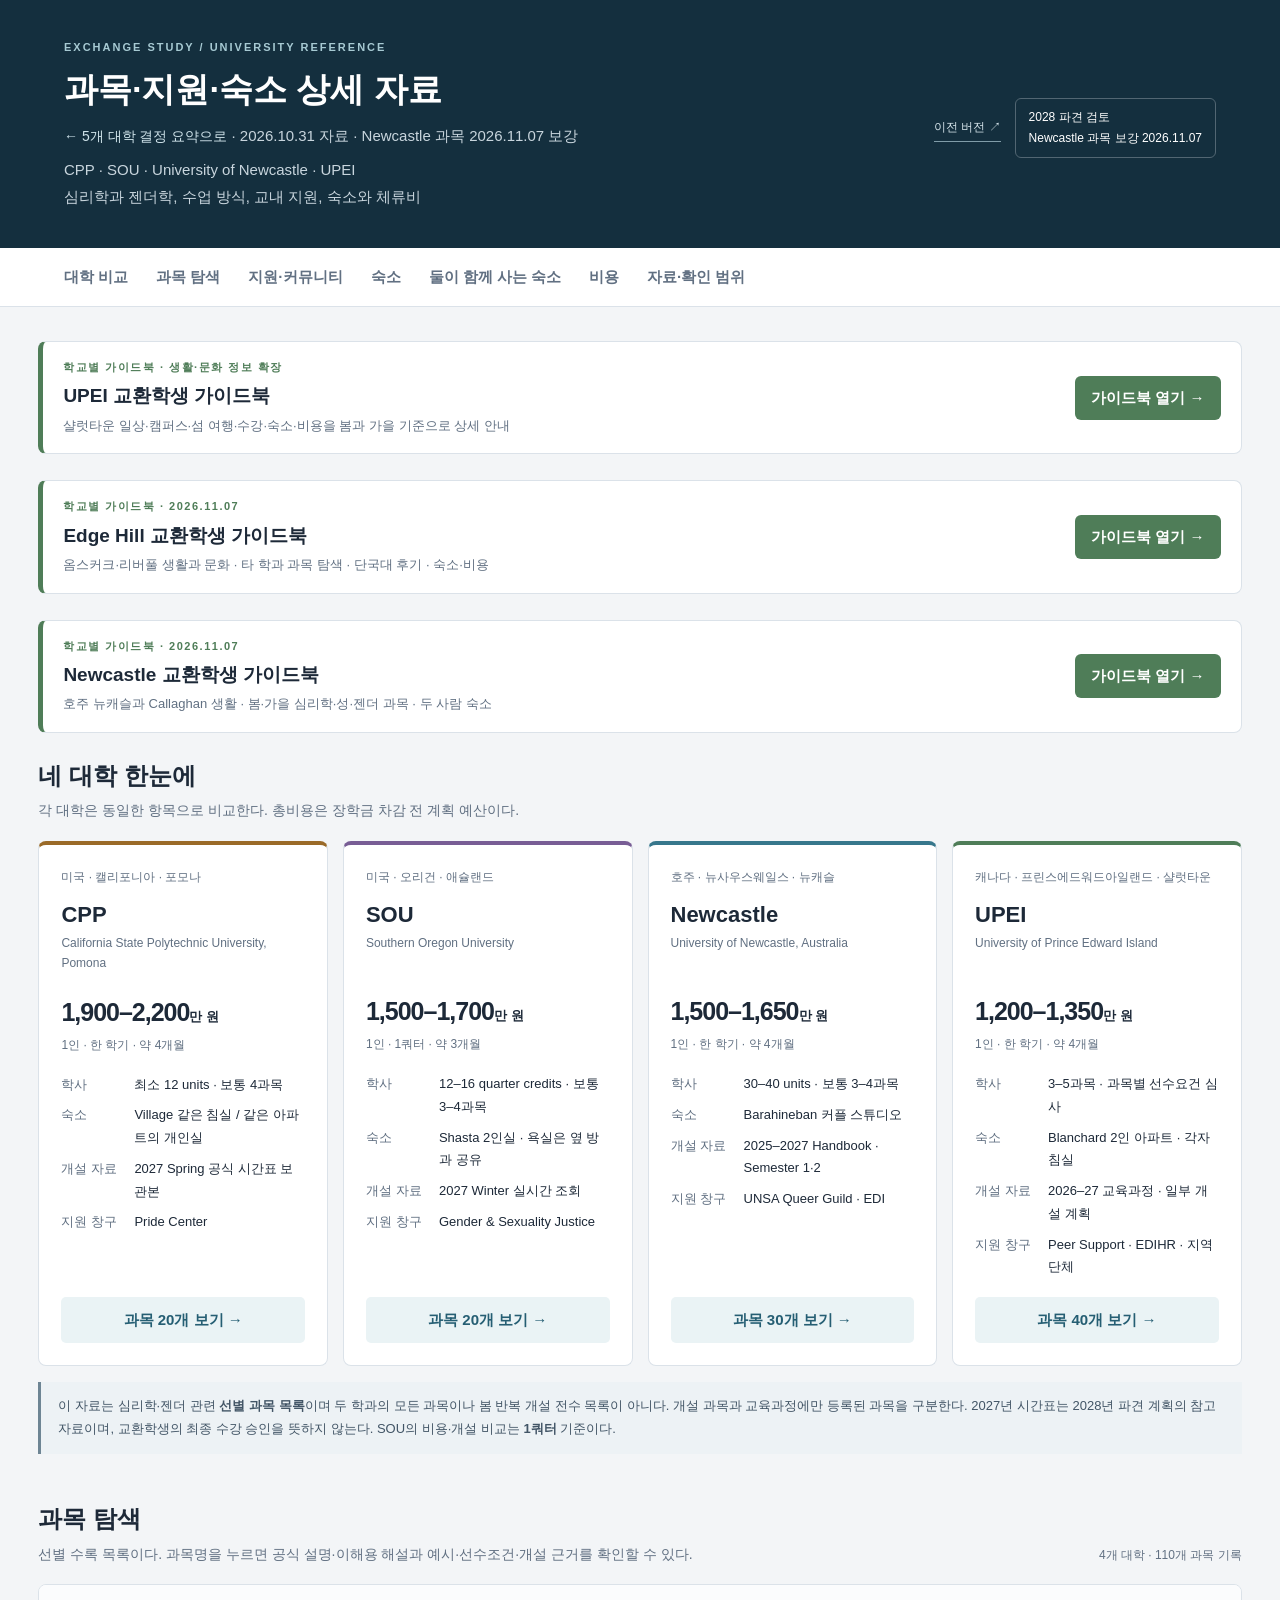
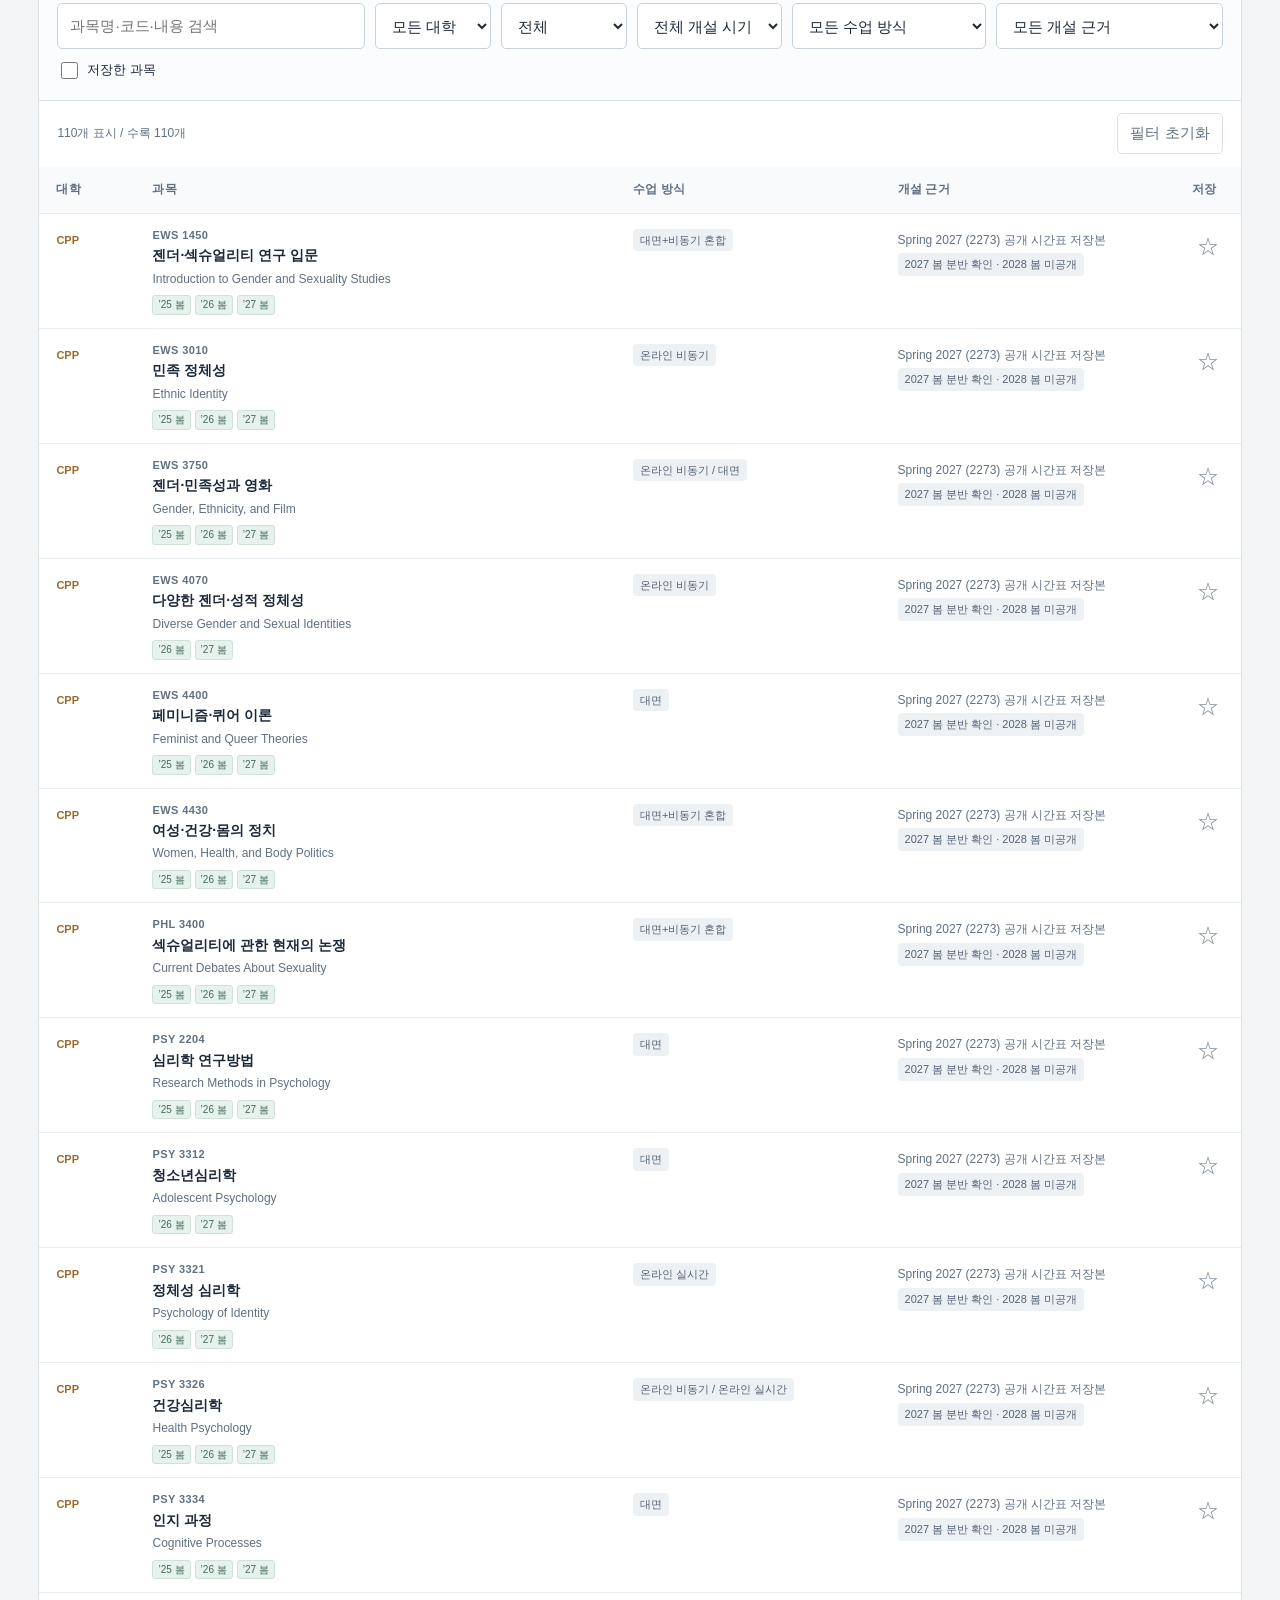
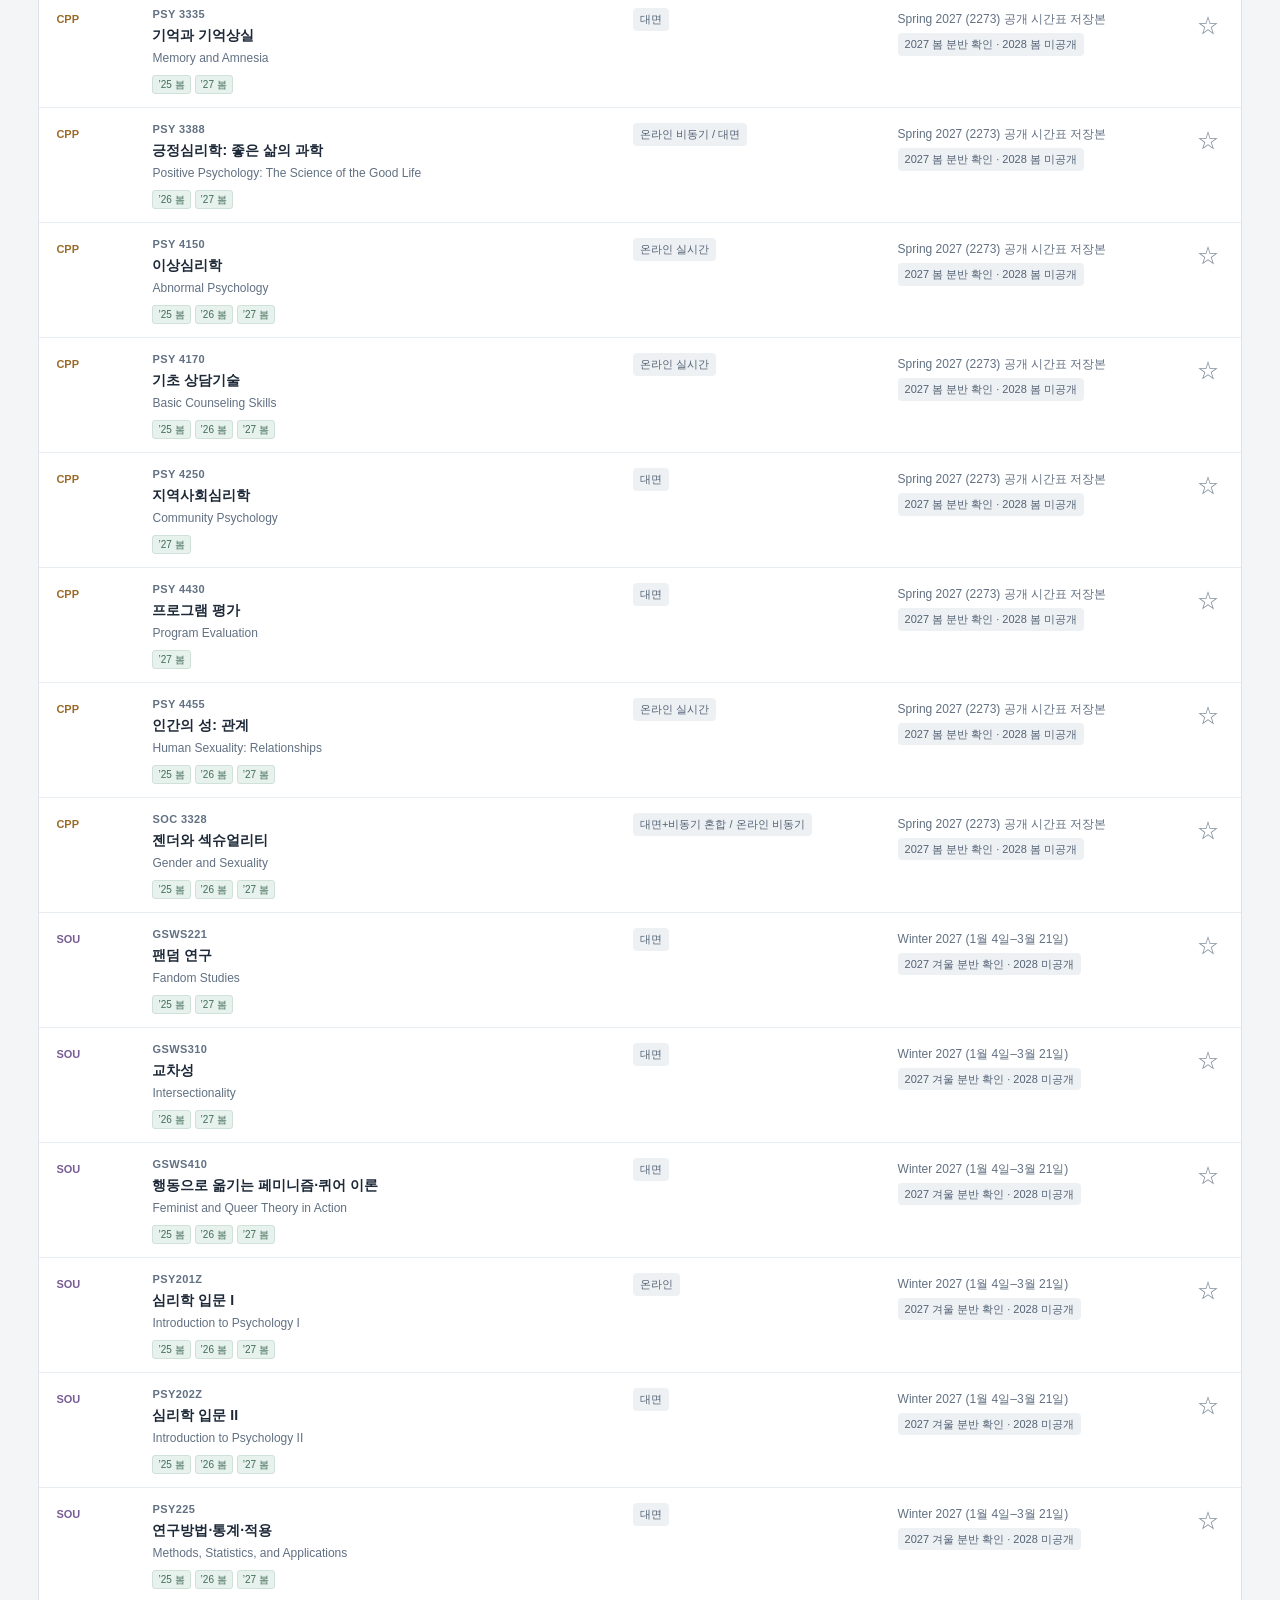
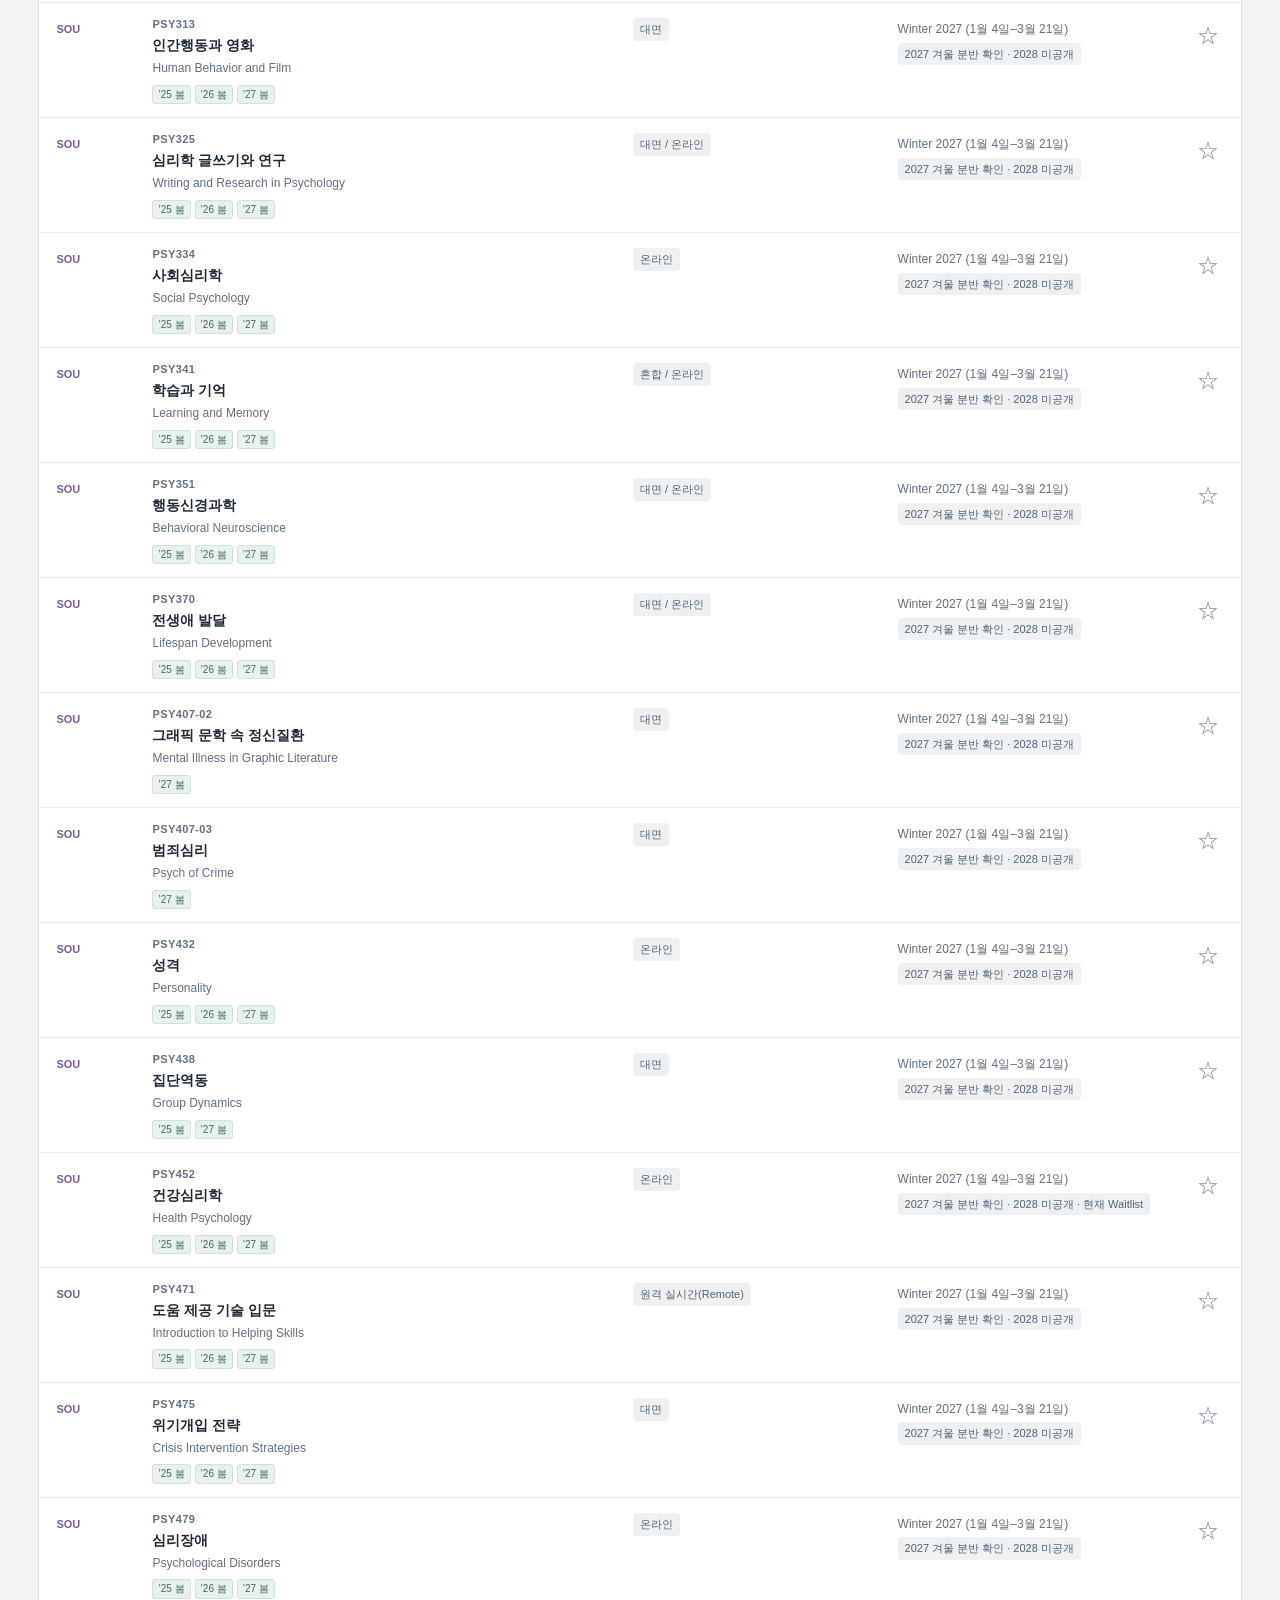
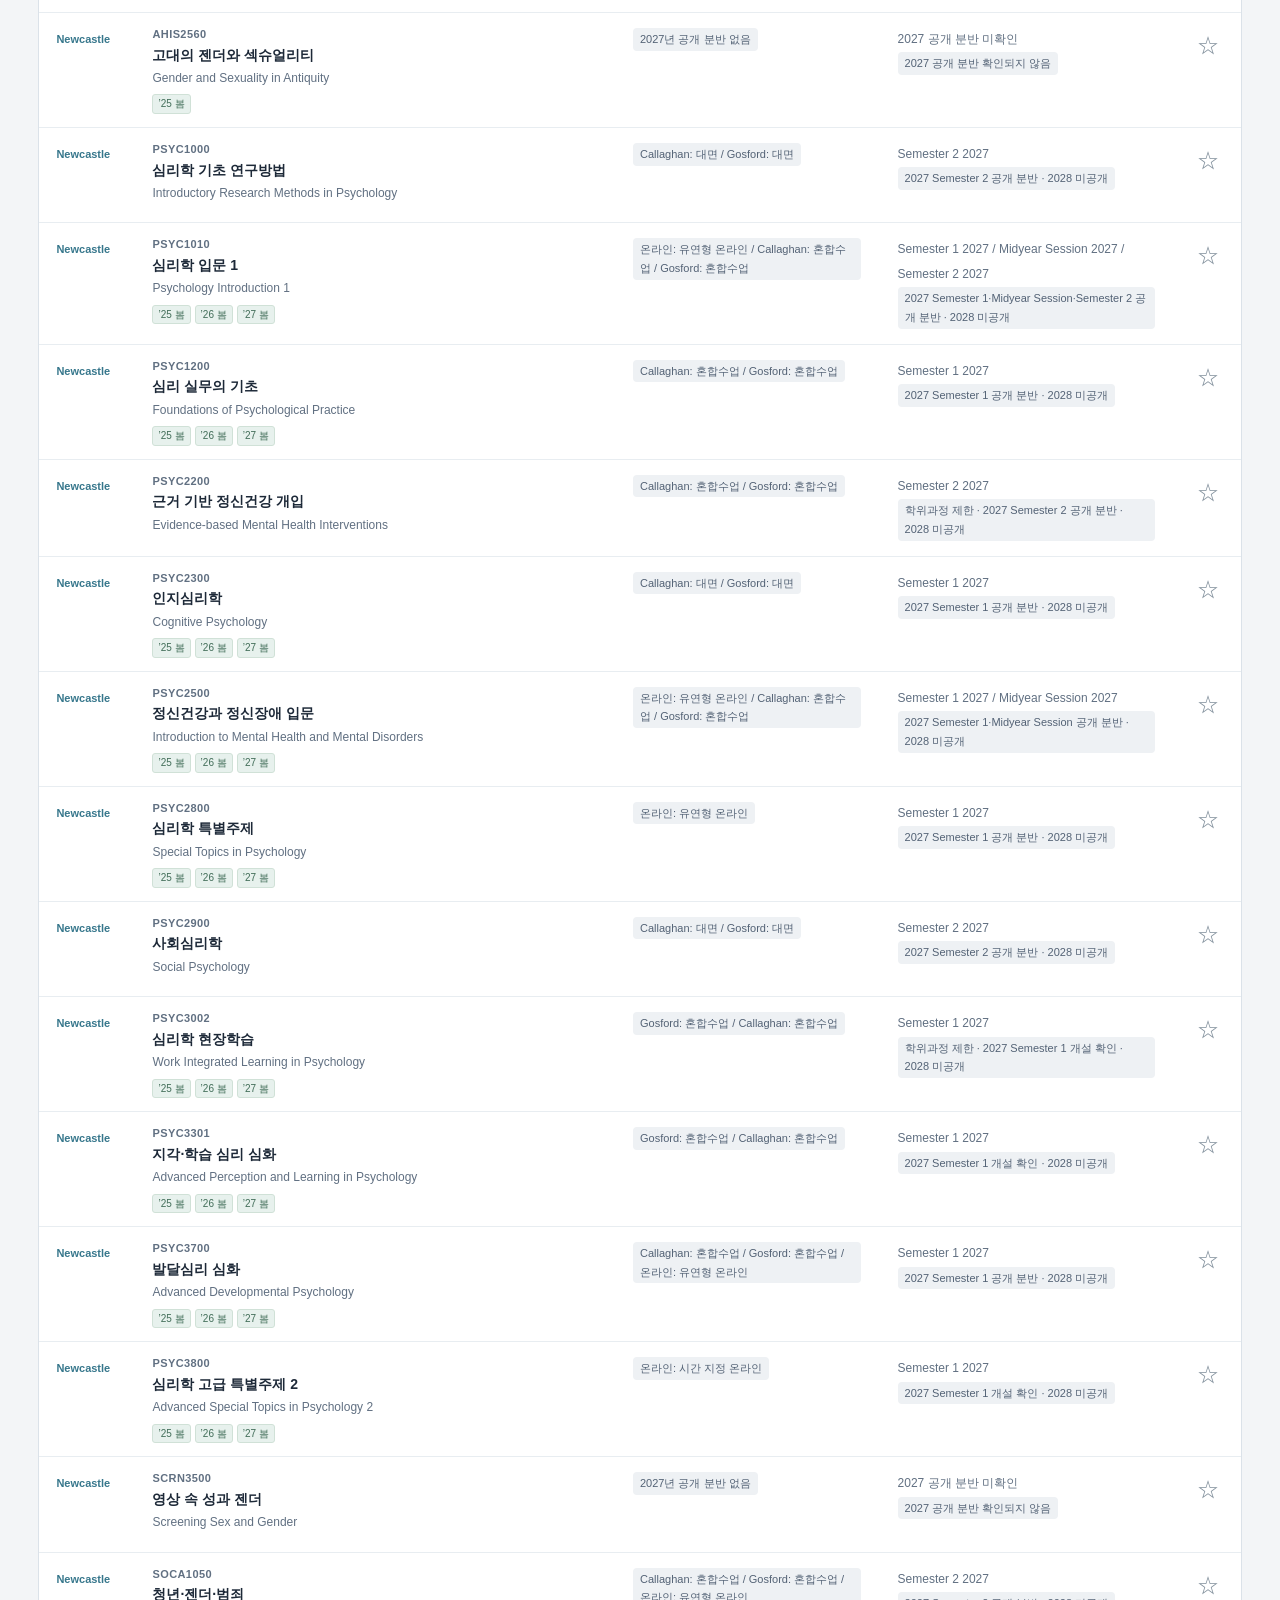
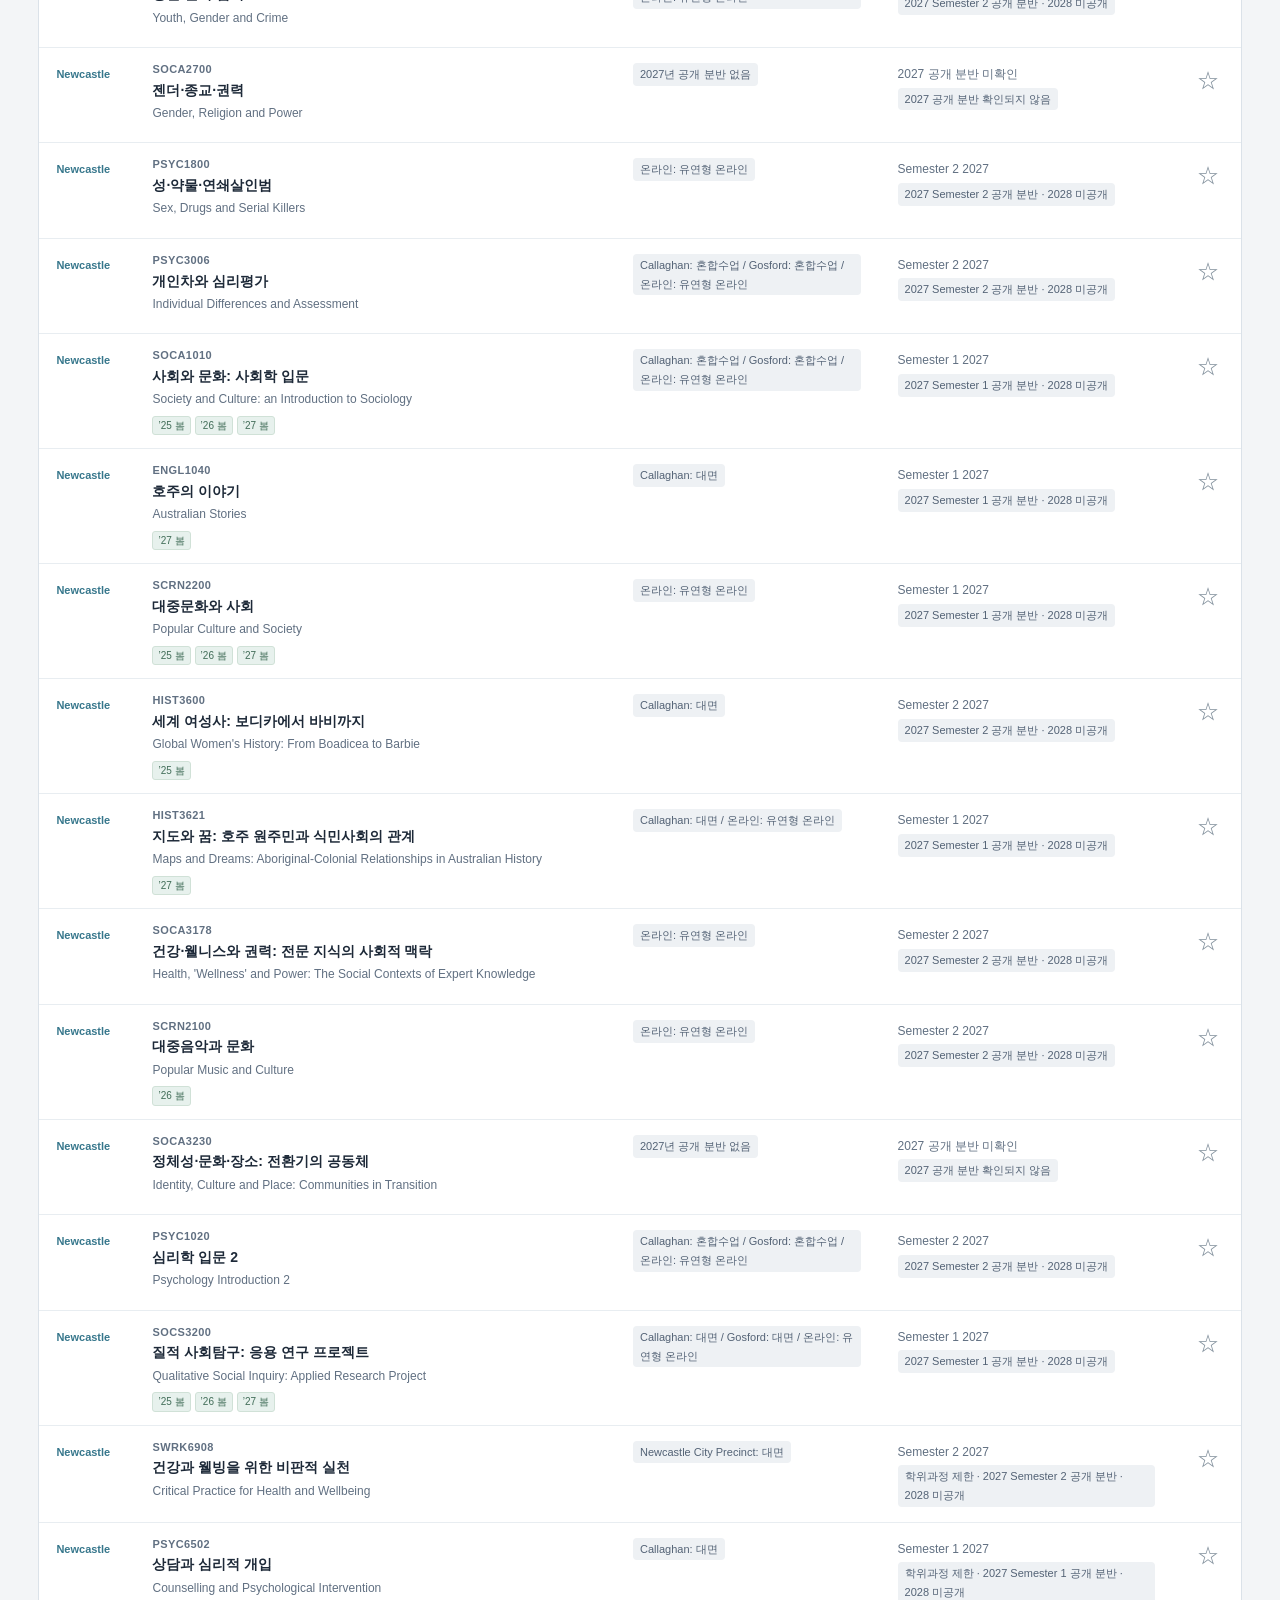
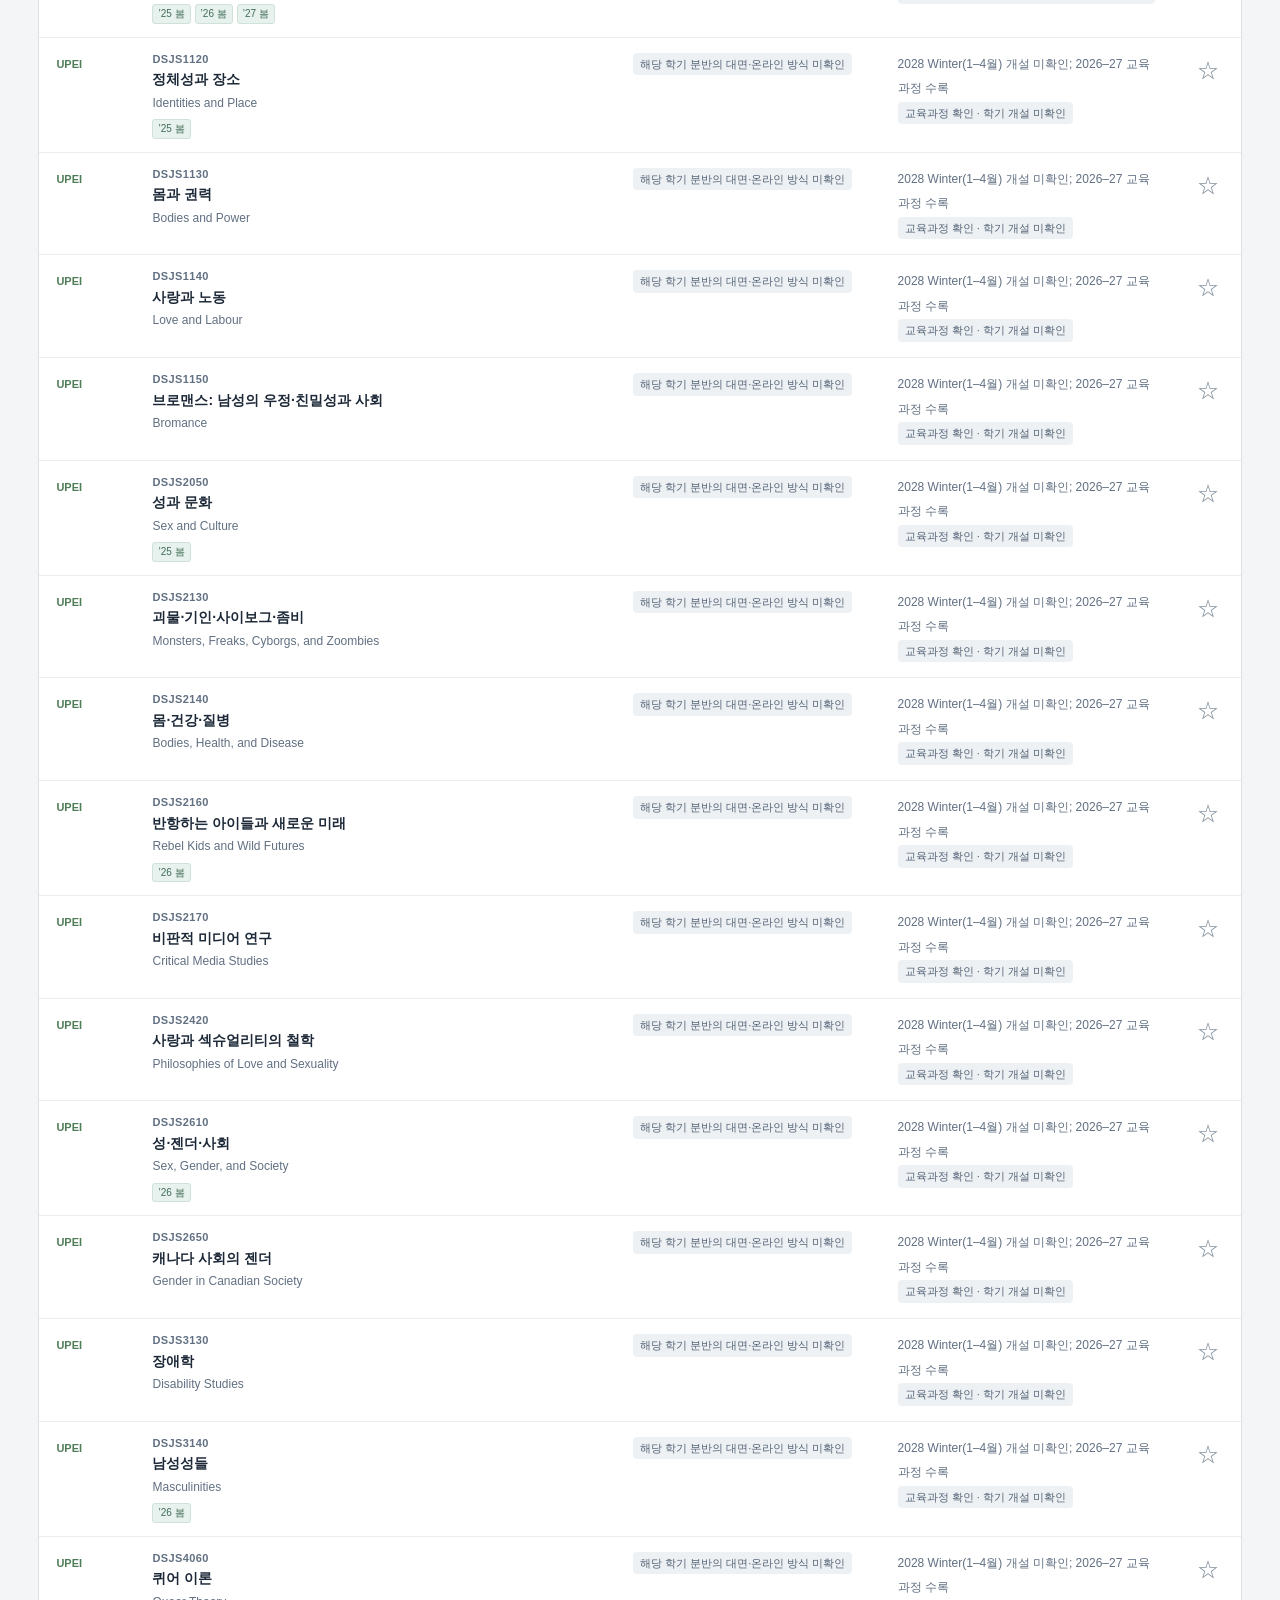
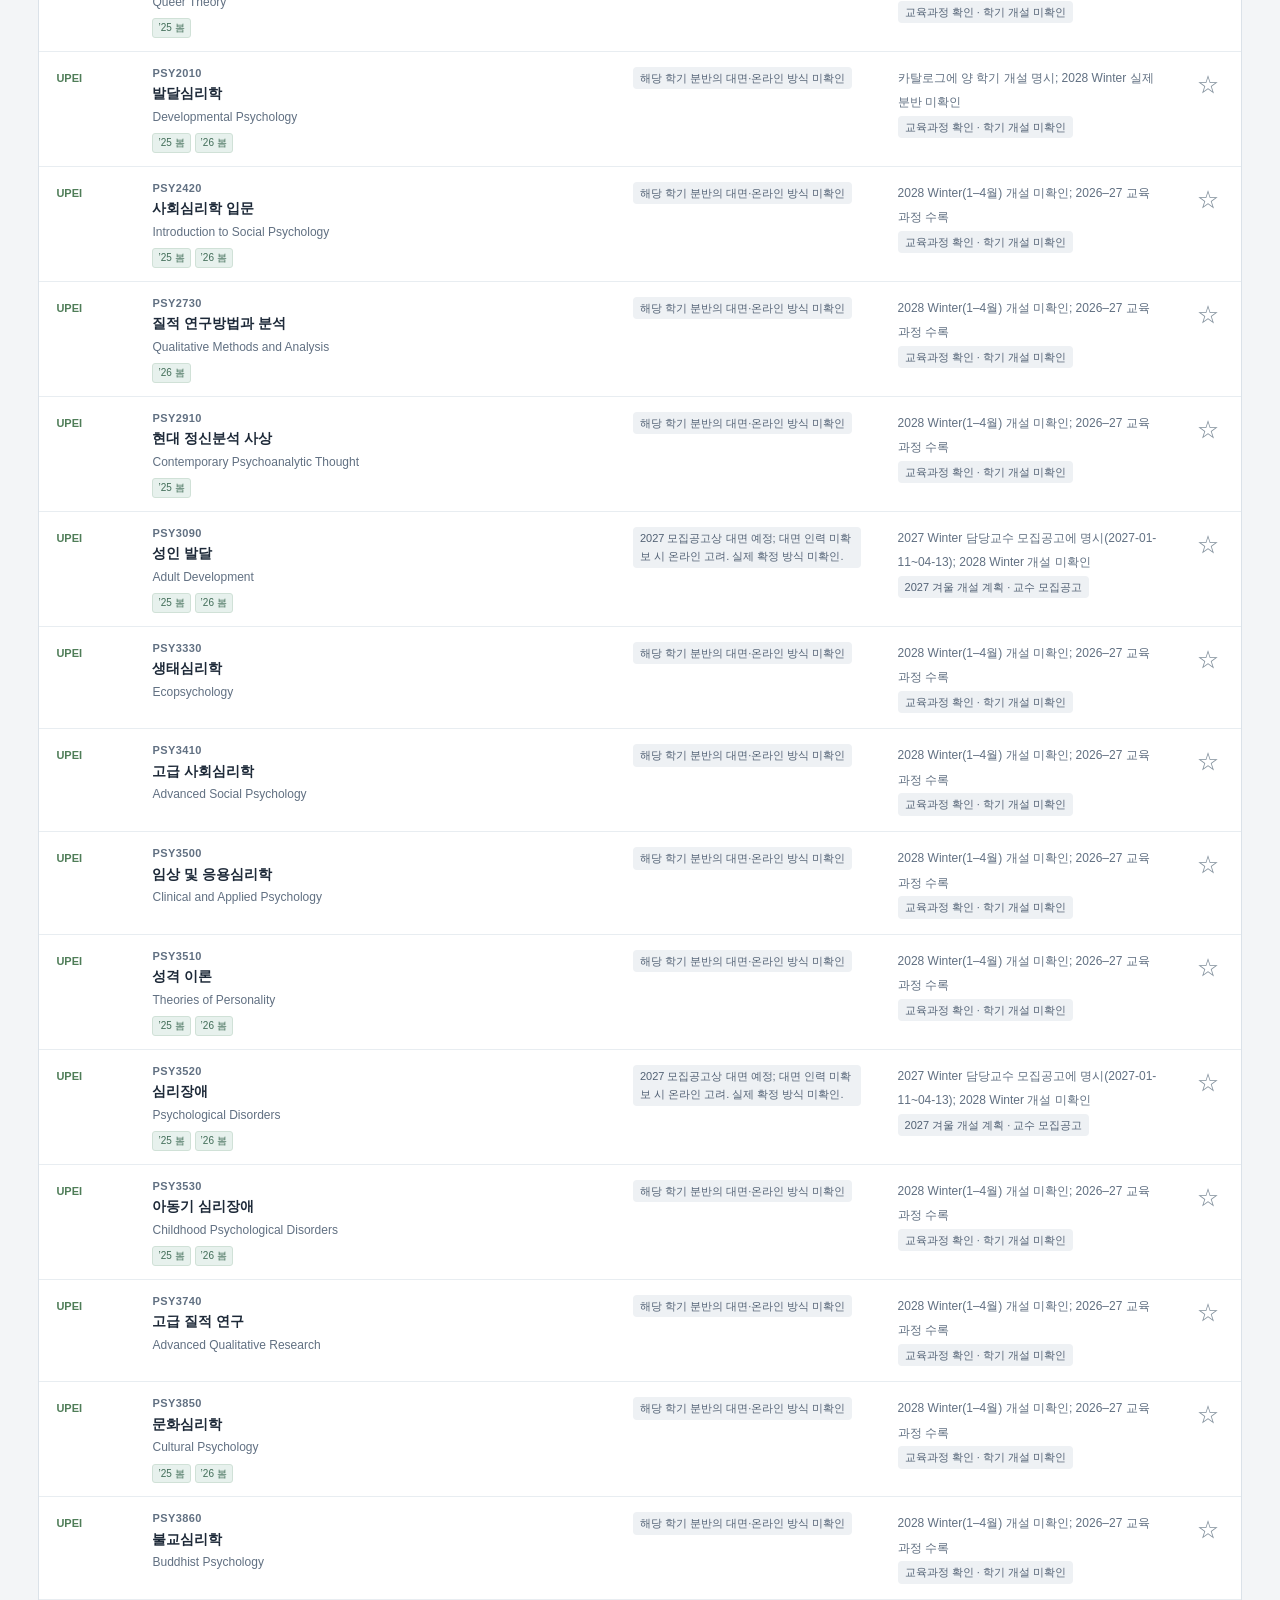
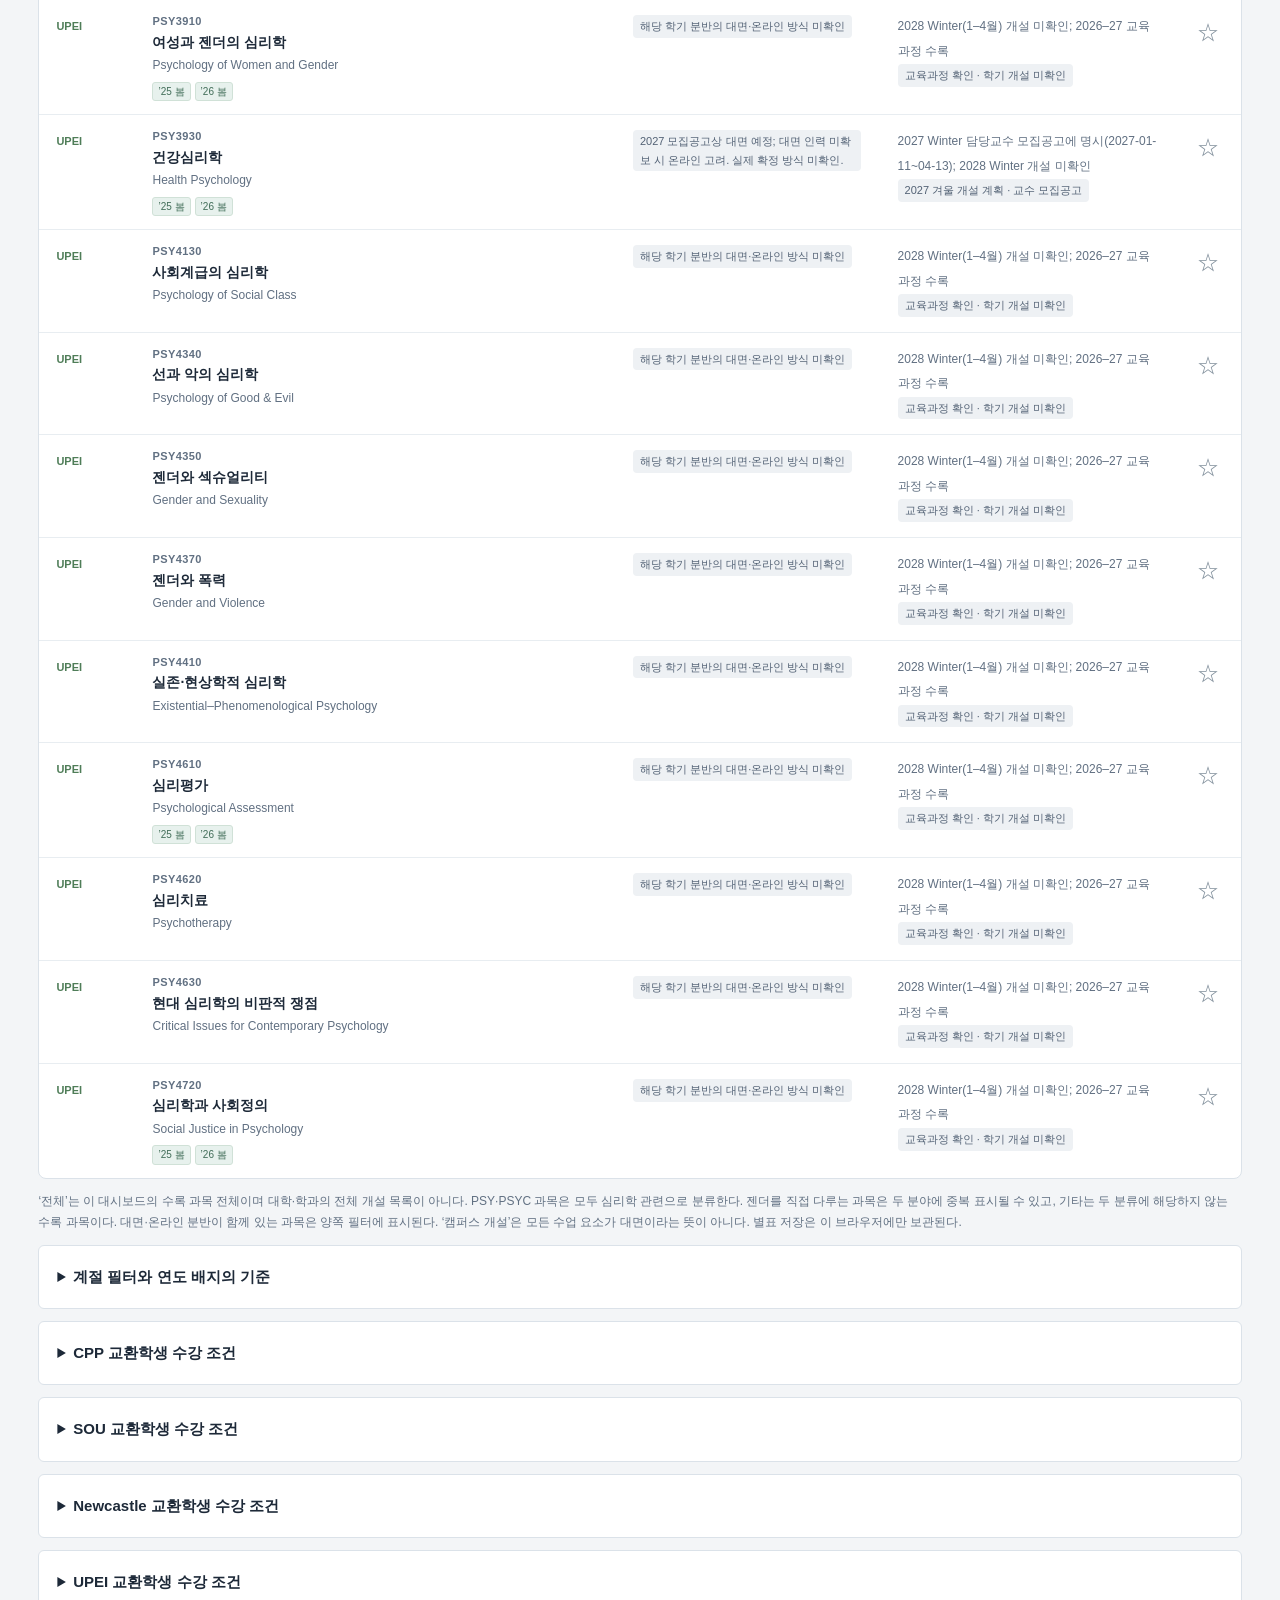
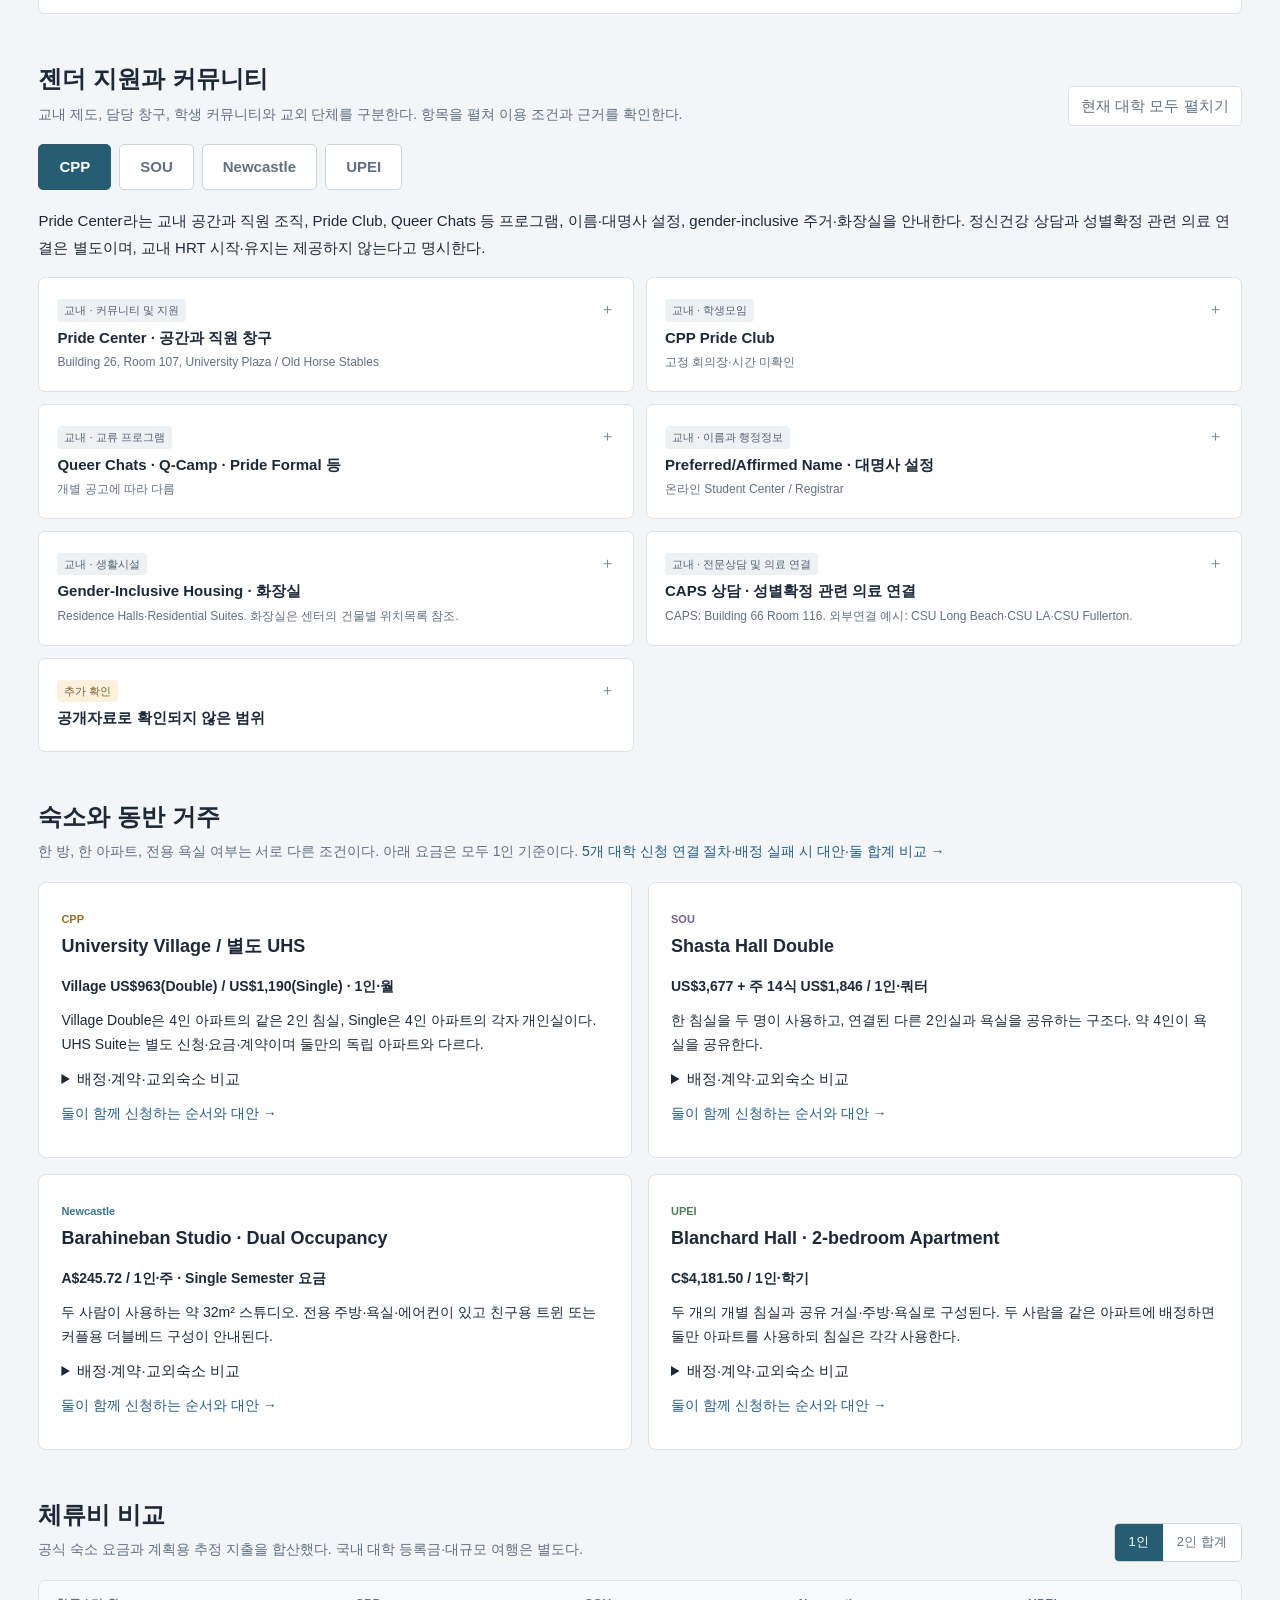
==== commit a518f4ab: "모바일 표 가독성 개선 및 5개 대학 공동거주 신청·대안 정리 Requested-by: 이유찬  Edited-by: Codex" ====
--- a/courses.html
+++ b/courses.html
@@ -5,16 +5,16 @@
 .yearbadges{display:flex;gap:4px;margin-top:5px;flex-wrap:wrap}.yearbadge{font-size:10px;background:#e7f1ed;color:#416d58;border:1px solid #d0e1d7;border-radius:3px;padding:0 5px;line-height:1.75;white-space:nowrap}.headeractions{display:flex;align-items:center;gap:14px}.previous{font-size:12px;color:#d4e3e9;border-bottom:1px solid #809ca8;padding:3px 0;white-space:nowrap}@media(max-width:650px){.headeractions{justify-content:space-between;flex-direction:row-reverse}.previous{margin-top:10px}}
 .guidebanner{display:flex;align-items:center;justify-content:space-between;gap:18px;background:white;border:1px solid var(--line);border-left:5px solid #4f7d58;border-radius:8px;padding:16px 20px;margin:0 0 26px;color:var(--ink)}.guidebanner:hover{text-decoration:none;border-color:#4f7d58;box-shadow:0 2px 10px #0000000f}.gb-text{display:flex;flex-direction:column;gap:2px}.gb-eyebrow{font-size:11px;letter-spacing:1.5px;font-weight:700;color:#4f7d58}.guidebanner b{font-size:19px}.gb-desc{font-size:13px;color:var(--muted)}.gb-go{background:#4f7d58;color:white;font-weight:700;padding:9px 16px;border-radius:6px;white-space:nowrap}@media(max-width:700px){.guidebanner{flex-direction:column;align-items:flex-start}}</style></head><body>
 <header><div class="top"><div><div class="eyebrow">EXCHANGE STUDY / UNIVERSITY REFERENCE</div><h1>과목·지원·숙소 상세 자료</h1><p style="margin:6px 0 0"><a href="index.html" style="color:#cfe3ea;font-size:14px">← 5개 대학 결정 요약으로</a> · 2026.10.31 자료 · Newcastle 과목 2026.11.07 보강</p><p>CPP · SOU · University of Newcastle · UPEI<br>심리학과 젠더학, 수업 방식, 교내 지원, 숙소와 체류비</p></div><div class="headeractions"><a class="previous" href="previous.html">이전 버전 ↗</a><div class="stamp">2028 파견 검토<br>Newcastle 과목 보강 2026.11.07</div></div></div></header>
-<nav aria-label="내용 이동"><a href="#overview">대학 비교</a><a href="#courses">과목 탐색</a><a href="#support">지원·커뮤니티</a><a href="#housing">숙소</a><a href="#budget">비용</a><a href="#sources">자료·확인 범위</a></nav>
+<nav aria-label="내용 이동"><a href="#overview">대학 비교</a><a href="#courses">과목 탐색</a><a href="#support">지원·커뮤니티</a><a href="#housing">숙소</a><a href="housing.html">둘이 함께 사는 숙소</a><a href="#budget">비용</a><a href="#sources">자료·확인 범위</a></nav>
 <main><a class="guidebanner" href="upei.html"><span class="gb-text"><span class="gb-eyebrow">학교별 가이드북 · 생활·문화 정보 확장</span><b>UPEI 교환학생 가이드북</b><span class="gb-desc">샬럿타운 일상·캠퍼스·섬 여행·수강·숙소·비용을 봄과 가을 기준으로 상세 안내</span></span><span class="gb-go">가이드북 열기 →</span></a><a class="guidebanner" href="edgehill.html"><span class="gb-text"><span class="gb-eyebrow">학교별 가이드북 · 2026.11.07</span><b>Edge Hill 교환학생 가이드북</b><span class="gb-desc">옴스커크·리버풀 생활과 문화 · 타 학과 과목 탐색 · 단국대 후기 · 숙소·비용</span></span><span class="gb-go">가이드북 열기 →</span></a><a class="guidebanner" href="newcastle.html"><span class="gb-text"><span class="gb-eyebrow">학교별 가이드북 · 2026.11.07</span><b>Newcastle 교환학생 가이드북</b><span class="gb-desc">호주 뉴캐슬과 Callaghan 생활 · 봄·가을 심리학·성·젠더 과목 · 두 사람 숙소</span></span><span class="gb-go">가이드북 열기 →</span></a><section id="overview"><div class="sectionhead"><div><h2>네 대학 한눈에</h2><p>각 대학은 동일한 항목으로 비교한다. 총비용은 장학금 차감 전 계획 예산이다.</p></div></div><div class="grid4" id="schoolcards"></div><div class="note">이 자료는 심리학·젠더 관련 <b>선별 과목 목록</b>이며 두 학과의 모든 과목이나 봄 반복 개설 전수 목록이 아니다. 개설 과목과 교육과정에만 등록된 과목을 구분한다. 2027년 시간표는 2028년 파견 계획의 참고자료이며, 교환학생의 최종 수강 승인을 뜻하지 않는다. SOU의 비용·개설 비교는 <b>1쿼터</b> 기준이다.</div></section>
 <section id="courses"><div class="sectionhead"><div><h2>과목 탐색</h2><p>선별 수록 목록이다. 과목명을 누르면 공식 설명·이해용 해설과 예시·선수조건·개설 근거를 확인할 수 있다.</p></div><span class="small" id="totalcount"></span></div><div class="panel"><div class="filters"><input id="search" type="search" aria-label="과목 검색" placeholder="과목명·코드·내용 검색"><select id="schoolfilter" aria-label="학교"><option value="all">모든 대학</option></select><select id="areafilter" aria-label="분야"><option value="all">전체</option><option value="gender">젠더 관련</option><option value="psych">심리학 관련</option><option value="other">기타</option></select><select id="seasonfilter" aria-label="개설 계절"><option value="all">전체 개설 시기</option><option value="spring">봄 개설</option><option value="summer">여름 개설</option><option value="fall">가을 개설</option></select><select id="modefilter" aria-label="수업 방식"><option value="all">모든 수업 방식</option><option value="campus">대면·캠퍼스 분반 있음</option><option value="hybrid">혼합수업 있음</option><option value="online">온라인 분반 있음</option><option value="unknown">방식 미확인</option></select><select id="offeringfilter" aria-label="개설 근거"><option value="all">모든 개설 근거</option><option value="confirmed">해당 시기 개설 확인 (2027)</option><option value="planned">개설 계획만 확인</option><option value="catalog">교육과정만 확인</option><option value="other">다른 학기·미개설</option></select><label><input type="checkbox" id="starfilter">저장한 과목</label></div><div class="toolbar"><span class="small" id="resultcount" aria-live="polite"></span><button id="resetfilters">필터 초기화</button></div><div class="tablewrap"><table><thead><tr><th style="width:8%">대학</th><th style="width:40%">과목</th><th>수업 방식</th><th class="mobilehide">개설 근거</th><th style="width:5%">저장</th></tr></thead><tbody id="courserows"></tbody></table></div></div><p class="small">‘전체’는 이 대시보드의 수록 과목 전체이며 대학·학과의 전체 개설 목록이 아니다. PSY·PSYC 과목은 모두 심리학 관련으로 분류한다. 젠더를 직접 다루는 과목은 두 분야에 중복 표시될 수 있고, 기타는 두 분류에 해당하지 않는 수록 과목이다. 대면·온라인 분반이 함께 있는 과목은 양쪽 필터에 표시된다. ‘캠퍼스 개설’은 모든 수업 요소가 대면이라는 뜻이 아니다. 별표 저장은 이 브라우저에만 보관된다.</p><details class="sourcegroup"><summary>계절 필터와 연도 배지의 기준</summary><p>계절 필터는 2025–2027년 공식 개설 기록이 한 번 이상 확인된 과목을 표시한다. 매년 반복 개설 또는 2028년 개설을 뜻하지 않는다. 배지가 없으면 개설 근거를 확보하지 못했다는 뜻이며, 미개설을 의미하지 않는다.</p><ul><li>CPP: Spring → 봄 / Summer → 여름 / Fall → 가을</li><li>SOU: Winter·Spring → 봄(상반기 파견) / Summer → 여름 / Fall → 가을. 두 쿼터의 기록은 구분하며 체류비는 1쿼터 기준이다.</li><li>UPEI: Winter → 봄 / Summer → 여름 / Fall → 가을</li><li>Newcastle: Semester 1 → 봄 / Midyear·Summer → 여름 / Semester 2 → 가을. 호주의 실제 계절이 아닌 한국 파견 시기 기준이다.</li></ul><p>교수 채용공고의 개설 계획은 배지와 계절 필터에서 제외한다. 공식 시간표·연도별 개설표·날짜 있는 분반 기록을 근거로 한다. 상세창에서 연도·원래 학기명·원문 링크를 확인할 수 있다.</p></details><div id="accessnotes"></div></section>
 <section id="support"><div class="sectionhead"><div><h2>젠더 지원과 커뮤니티</h2><p>교내 제도, 담당 창구, 학생 커뮤니티와 교외 단체를 구분한다. 항목을 펼쳐 이용 조건과 근거를 확인한다.</p></div><button class="plain" id="expandresources">현재 대학 모두 펼치기</button></div><div class="tabbar" id="supporttabs"></div><div id="supportintro" class="statusline"></div><div class="resources" id="resources"></div></section>
-<section id="housing"><div class="sectionhead"><div><h2>숙소와 동반 거주</h2><p>한 방, 한 아파트, 전용 욕실 여부는 서로 다른 조건이다. 아래 요금은 모두 1인 기준이다.</p></div></div><div class="twocol" id="housingcards"></div></section>
+<section id="housing"><div class="sectionhead"><div><h2>숙소와 동반 거주</h2><p>한 방, 한 아파트, 전용 욕실 여부는 서로 다른 조건이다. 아래 요금은 모두 1인 기준이다. <a href="housing.html">5개 대학 신청 연결 절차·배정 실패 시 대안·둘 합계 비교 →</a></p></div></div><div class="twocol" id="housingcards"></div></section>
 <section id="budget"><div class="sectionhead"><div><h2>체류비 비교</h2><p>공식 숙소 요금과 계획용 추정 지출을 합산했다. 국내 대학 등록금·대규모 여행은 별도다.</p></div><div class="seg"><button class="active" data-people="1">1인</button><button data-people="2">2인 합계</button></div></div><div class="panel tablewrap"><table id="budgettable"></table></div><div class="note">환산 기준: USD 1,350원 · AUD 950원 · CAD 970원. 항공·식비·보험 등은 예약 견적이 아닌 계획값이다. 어학시험은 1인 약 2회 예산 70만 원을 포함했다. 2인 합계는 각자의 주거비가 이미 반영된 금액을 합산하며, 1인 요금을 다시 반으로 나누지 않는다.</div><div class="twocol" id="budgetdetails"></div></section>
 <section id="sources"><div class="sectionhead"><div><h2>출처와 확인 범위</h2><p>공식 교육과정, 실제 시간표, 채용 공고의 개설 계획, 기존 조사 기록은 서로 다른 근거로 표시했다.</p></div><button class="plain" onclick="window.print()">인쇄 / PDF</button></div><div id="sourceslist"></div><div class="box"><h3>기존 HTML에서 재사용한 정보</h3><p>CPP·SOU 상세보고서와 수강 안정성 비교 자료의 과목 분류, 주거비 항목, 지원 창구 및 공식 출처를 참조했다. 이전 문서의 Fall 2027 중심 판단·지망 순위·옛 환율·모집인원은 현재 결론으로 승계하지 않았다.</p><ul id="archives"></ul><p class="small">기존 문서는 수정하지 않았다. 현재 대시보드의 개설·비용 기준은 각 항목에 표시된 연도와 근거를 따른다.</p></div></section>
 <footer class="footer">작성: Codex · 자료 확인: 2026-10-31 · Newcastle 과목 보강: 2026-11-07 · 대학 공식 정보와 이해용 해설을 구분한 조사 정리본<br>별표 저장은 현재 브라우저에 보관된다. 기관의 공식 링크는 새 창에서 열린다. · <a href="previous.html">이전 공개 버전</a></footer></main>
 <dialog id="coursemodal" aria-labelledby="modaltitle"><div class="modalhead"><div id="modalheading"></div><button class="close" aria-label="닫기" id="closemodal">×</button></div><div class="modalbody" id="modalbody"></div></dialog>
-<script id="data" type="application/json">{"asOf": "2026-10-31", "schools": [{"id": "CPP", "fullname": "California State Polytechnic University, Pomona", "country": "미국", "city": "캘리포니아 · 포모나", "color": "#9a6a28", "duration": "한 학기 · 약 4개월", "load": "최소 12 units · 보통 4과목", "housingShort": "UHS 2인실 / Village 공동 아파트", "evidence": "2027 Spring 공식 시간표 보관본", "supportShort": "Pride Center", "budget": [1900, 2200], "costs": [1049, 180, 170, 280, 150, 70, 200], "housing": {"name": "UHS Suite Double / University Village", "price": "UHS: US$5,874 + Flex 식사 US$1,900 / 1인·학기", "structure": "UHS Suite Double은 2인 침실. Village는 여러 거주자가 주거 단위를 함께 쓰는 아파트로, 둘만 사용하는 독립 커플 주택과 다르다.", "details": ["UHS 비용 기준: 숙소와 의무 식사상품 합계 US$7,774 ≈ 1,049만 원. Flex의 70회 식사와 dining dollars 외 식비를 따로 계산했다.", "Village 2026–27 계약에는 gender-inclusive/co-ed 주거가 명시돼 있다. 같은 공간을 선택하는 룸메이트 경로가 있지만 배정과 공실은 별도다.", "Village는 일반적으로 4명이 주거 단위를 공유한다. 2027 봄 입주기간은 1월 20일~5월 24일 안내. 최신 개별 요금은 미확인으로 총액 계산에서 제외했다.", "기존 HTML의 교환학생 Village 별도 배정 경로를 참조했다. UHS 요금을 Village 요금으로 대체해서 읽지 않는다.", "교외 숙소: 해당 체류기간의 가구 포함 단기계약 매물·실제 공실은 확보하지 않았다. 임대료 외 공과금, 가구, 보증금, 통학비가 비교항목이다."], "sources": [{"label": "UHS 숙식비", "url": "https://www.cpp.edu/housing/futureresidents/housing-costs.shtml"}, {"label": "Village 계약", "url": "https://cppvillage.com/wp-content/uploads/2026/06/University_Village_License_Agreement_2026_2027PDF.pdf"}, {"label": "교환학생 안내", "url": "https://www.cpp.edu/international/study-abroad/students/incoming-exchange-students.shtml"}]}, "budgetNote": "2026–27 UHS 요금으로 계산. Village 요금은 확인되지 않아 더 저렴하다고 가정하지 않았다. 항공·추가 식비·보험 및 학교 부대비는 계획 추정치다. 이전 HTML의 총비용 분류는 활용하되 USD 1,450원 환율과 Fall 일정은 승계하지 않았다.", "budgetSources": [{"label": "공식 숙식비", "url": "https://www.cpp.edu/housing/futureresidents/housing-costs.shtml"}]}, {"id": "SOU", "fullname": "Southern Oregon University", "country": "미국", "city": "오리건 · 애슐랜드", "color": "#785d95", "duration": "1쿼터 · 약 3개월", "load": "12–16 quarter credits · 보통 3–4과목", "housingShort": "Shasta 2인실 · 욕실은 옆 방과 공유", "evidence": "2027 Winter 실시간 조회", "supportShort": "Gender & Sexuality Justice", "budget": [1500, 1700], "costs": [746, 60, 220, 280, 100, 70, 150], "housing": {"name": "Shasta Hall Double", "price": "US$3,677 + 주 14식 US$1,846 / 1인·쿼터", "structure": "한 침실을 두 명이 사용하고, 연결된 다른 2인실과 욕실을 공유하는 구조다. 약 4인이 욕실을 공유한다.", "details": ["가구·기본 공과금 포함. 기숙사 거주자는 식사상품 의무 가입. 이번 계산은 모든 학생에게 제공되는 S Plan(주 14식)을 적용했다.", "룸메이트 그룹의 주거 성별 선호를 맞춰 nongendered / multigendered 공간을 선택할 수 있다. 원하는 방의 확보는 공실에 따라 결정된다.", "The Garden은 Shasta의 LGBTQ+ 및 지지자 주거 공동체다. 커플 전용 독립실 유형이 아니라 주거 테마 공동체다.", "한 쿼터 비용을 계산했으며 계약의 한 쿼터 종료 처리와 입·퇴거일은 배정 단계에서 확인해야 한다.", "교외 숙소는 단기 가구 포함 임대·서브리스 공실을 확보하지 않았다. 3개월 체류에서는 계약기간과 초기 정착비가 중요한 비교항목이다."], "sources": [{"label": "숙식비", "url": "https://sou.edu/housing/residence-halls/costs/"}, {"label": "룸메이트 선택 FAQ", "url": "https://sou.edu/housing/wp-content/uploads/sites/32/2026/07/Room-Selection-FAQ.pdf"}, {"label": "The Garden 안내", "url": "https://belong.sou.edu/gsj/trans-resources/"}]}, "budgetNote": "2026–27 요금으로 Shasta 2인실과 S Plan 합계 US$5,523 ≈ 746만 원. 실제 개설 비교는 Winter 2027(1~3월)이며 Spring 쿼터(4~6월) 시간표와 다르다. 항공·보험 등 고정비가 있어 체류기간에 비례해 총비용이 줄지는 않는다.", "budgetSources": [{"label": "공식 숙식비", "url": "https://sou.edu/housing/residence-halls/costs/"}]}, {"id": "Newcastle", "fullname": "University of Newcastle, Australia", "country": "호주", "city": "뉴사우스웨일스 · 뉴캐슬", "color": "#37778c", "duration": "한 학기 · 약 4개월", "load": "30–40 units · 보통 3–4과목", "housingShort": "Barahineban 커플 스튜디오", "evidence": "2025–2027 Handbook · Semester 1·2", "supportShort": "UNSA Queer Guild · EDI", "budget": [1500, 1650], "costs": [400, 180, 170, 325, 100, 70, 255], "housing": {"name": "Barahineban Studio · Dual Occupancy", "price": "A$245.72 / 1인·주 · Single Semester 요금", "structure": "두 사람이 사용하는 약 32m² 스튜디오. 전용 주방·욕실·에어컨이 있고 친구용 트윈 또는 커플용 더블베드 구성이 안내된다.", "details": ["2027년 Semester 1 신규 입주 계약(2월 6일~6월 6일, 약 120일) 적용 시 1인 숙소비 약 A$4,212 ≈ 400만 원. 주당 가격은 방 전체가 아닌 1인 가격이다.", "공식 표는 GST 제외로 기재돼 있다. 예비비에 관련 여유분 40만 원을 넣었으며 실제 확정 세액이라는 뜻은 아니다.", "식사가 포함되지 않는 취사형 숙소다. 2인 합계 숙소비는 약 800만 원이다.", "같은 스튜디오를 각각 1인 점유하는 경우와 비교한 절약액을 일반 쉐어하우스 대비 절약액으로 해석하지 않는다.", "영국 Newcastle University와 다른 대학이다. Callaghan 캠퍼스 주거를 기준으로 하며 Gosford 수업까지 가까운 것으로 보지 않는다."], "sources": [{"label": "Barahineban 객실", "url": "https://www.newcastle.edu.au/campus-life/accommodation/on-campus-accommodation/where-can-i-live/barahineban"}, {"label": "2027 객실 요금", "url": "https://www.newcastle.edu.au/__data/assets/pdf_file/0005/1145399/2027-Room-Fees-2-1.pdf"}]}, "budgetNote": "2027 공식 커플 스튜디오 요금과 약 4개월 취사 생활을 기준으로 계산. 비자·건강검진·OSHC·학교 부대비·교재를 포함하는 계획값이다. 2028 요금 인상과 항공 변동은 예비비로 반영했다.", "budgetSources": [{"label": "공식 객실 요금", "url": "https://www.newcastle.edu.au/__data/assets/pdf_file/0005/1145399/2027-Room-Fees-2-1.pdf"}]}, {"id": "UPEI", "fullname": "University of Prince Edward Island", "country": "캐나다", "city": "프린스에드워드아일랜드 · 샬럿타운", "color": "#4f7d58", "duration": "한 학기 · 약 4개월", "load": "3–5과목 · 과목별 선수요건 심사", "housingShort": "Blanchard 2인 아파트 · 각자 침실", "evidence": "2026–27 교육과정 · 일부 개설 계획", "supportShort": "Peer Support · EDIHR · 지역 단체", "budget": [1200, 1350], "costs": [406, 160, 230, 100, 110, 70, 150], "housing": {"name": "Blanchard Hall · 2-bedroom Apartment", "price": "C$4,181.50 / 1인·학기", "structure": "두 개의 개별 침실과 공유 거실·주방·욕실로 구성된다. 두 사람을 같은 아파트에 배정하면 둘만 아파트를 사용하되 침실은 각각 사용한다.", "details": ["가격은 2인 아파트 전체가 아닌 1인 기준. 둘 합계 C$8,363 ≈ 811만 원. 식사상품 의무가 없어 취사가 가능하다.", "가구와 기본 공과금이 포함된다. 침대는 각 방 Twin XL이며, 커플용 더블베드 스튜디오가 아니다.", "동일 아파트 룸메이트 요청은 실제 배정 단계에서 확인해야 한다. 젠더 포괄 정책의 존재를 특정 커플의 배정 승인으로 간주하지 않는다.", "확정 보증금 C$500은 기숙사비에 충당되므로 비용에 이중 합산하지 않았다. 일반 연간 계약과 교환학생 한 학기 입주 적용은 구분한다.", "교외 숙소 손익 기준: 둘의 Blanchard 학기비를 4개월로 나누면 월 약 C$2,091. 가구·공과금·통학비를 합쳐 이보다 낮은 단기 매물인지 비교할 수 있으나 실제 매물은 확보하지 않았다."], "sources": [{"label": "Blanchard 구조", "url": "https://www.upei.ca/residence/buildings/blanchard-hall"}, {"label": "2026–27 기숙사비", "url": "https://www.upei.ca/residence/residence-fees"}, {"label": "교환학생 안내서", "url": "https://files.upei.ca/studyabroad/upei_incoming_exchange_student_handbook.pdf"}]}, "budgetNote": "2026–27 Blanchard 1인 학기비 C$4,181.50 ≈ 406만 원. 취사식비와 경유 항공편, 보험·교재·겨울 정착 비용을 추정했다. 한 학기 비용이며 두 학기 학년도 전체 비용이 아니다.", "budgetSources": [{"label": "공식 기숙사비", "url": "https://www.upei.ca/residence/residence-fees"}, {"label": "6개월 이하 학업 규정", "url": "https://ircc.canada.ca/english/helpcentre/answer.asp?qnum=484&top=15"}]}], "academics": [{"id": "CPP", "courseAccess": "2027 시간표의 실제 분반과 개설 방식은 확인했다. 강의내용은 공식 학과 설명·과거 교과 문서·일반 분야 설명을 구분해 표시한다. 분야 설명은 해당 분반의 강의계획서가 아니다. 선수조건의 근거 연도를 표시하며 과거 조건을 현재 수강승인으로 취급하지 않는다.", "sources": [{"title": "CPP Public Schedule", "url": "https://schedule.cpp.edu/", "note": "2026-09-23 저장된 Spring 2027(2273) 공식 시간표. 원본 cpp_sections.json·EWS/SOC/PHL JSON."}, {"title": "CPP 2026–27 Catalog", "url": "https://catalog.cpp.edu/", "note": "표지 확인. 세부 페이지는 빈 202 응답으로 내용 미검증."}, {"title": "CPP Psychology 2021 Enrollment FAQ", "url": "https://www.cpp.edu/class/psychology/documents/student-faq.pdf", "note": "과거 선수조건만 확인. 현재 조건으로 단정하지 않음."}, {"title": "CPP Psychology 2020 Department Guide", "url": "https://www.cpp.edu/class/psychology/student-resources/psy_dept_guide_2020.pdf", "note": "공식 검색 색인에서 과거 표 확인. 현재 원문 404."}, {"title": "CPP PSY 3388 소개", "url": "https://www.cpp.edu/news/content/2025/03/cal-poly-pomona-debuts-new-courses-for-2024-2025/index.shtml", "note": "2025년 공식 기사로 내용 설명 확인. 당시 modality는 2027 modality로 사용하지 않음."}, {"title": "EWS 4070 공식 승인문서", "url": "https://academic.cpp.edu/senate/docs/ge097156sen.pdf", "note": "2017년 교과 설명. 2027 개설은 별도 시간표 확인."}, {"title": "PHL 3400 교과 설명", "url": "https://www.cpp.edu/class/philosophy/programs-and-advising/course-descriptions.shtml", "note": "공식 학과 설명; 2027 개설 방식은 시간표에서 별도 확인"}, {"title": "EWS 3750 교과 설명", "url": "https://www.cpp.edu/senate/documents/packets/2016-17/03.08.17/GE-094-156_Report_Second_Reading_EWS3750-Gender-Ethnicity-and-Film.pdf", "note": "과거 공식 교과 설명(2017); 2027 개설 방식은 시간표에서 별도 확인"}, {"title": "EWS 3010 교과 설명", "url": "https://www.cpp.edu/senate/documents/packets/2016-17/03.08.17/GE-092-156_Report_Second_Reading_EWS3010-Ethnic-Identity.pdf", "note": "과거 공식 교과 설명(2017); 2027 개설 방식은 시간표에서 별도 확인"}, {"title": "CPP Psychology 선수조건 표", "url": "https://www.cpp.edu/class/psychology/student-resources/psy-prereq_21.pdf", "note": "파일명 21 표. PSY4455 Upper Division Standing; 현재 조건으로 승계하지 않음."}, {"title": "CPP Sociology 2021–22 로드맵", "url": "https://www.cpp.edu/academic-programs/academic-advising/tools/sheets-roadmaps/2021-2022/roadmaps/sociology--general-sociology.pdf", "note": "SOC3328 과거 선수조건 확인."}]}, {"id": "SOU", "courseAccess": "상위 과목 다수는 3학년 이상을 요구하며 GSWS 410은 GSWS 201 및 학년/교수승인 조건을 둔다. 카탈로그의 조건 표기 없음은 교환학생 개별 등록 승인을 뜻하지 않는다. Winter 2027은 SOU의 1–3월 학기이며 Spring term과 다르다.", "sources": [{"title": "SOU Winter 2027 Psychology 공개 시간표", "url": "https://portal.sou.edu/schedule/workday/wds.php?action=get_courses&term=Winter%202027&subject=Psychology&delivery_mode=&layout=card", "note": "2026-10-31 직접 조회. PSY 452 Waitlist."}, {"title": "SOU Winter 2027 GSWS 공개 시간표", "url": "https://portal.sou.edu/schedule/workday/wds.php?action=get_courses&term=Winter%202027&subject=Gend,Sexuality,Women's%20Studies&delivery_mode=&layout=card", "note": "2026-10-31 직접 조회."}, {"title": "SOU 2026–27 공식 Catalog", "url": "https://sou26-27.catalog.prod.coursedog.com/courses", "note": "현재 SOU 심리학 공식 소개에서 연결한 새 카탈로그. descriptions·requisites 확인."}, {"title": "SOU Psychology BA/BS", "url": "https://sou.edu/academics/psychology/programs/psychology-ba-bs/", "note": "2026–27 새 공식 카탈로그 연결 확인."}]}, {"id": "Newcastle", "courseAccess": "교환학생 안내는 표준 40 units(보통 4과목), 전일제 최소 30 units(보통 3과목)로 안내한다. 10-unit 과목의 접촉수업과 자습을 합쳐 주당 약 10시간이 기준이다. 단국대 학점 환산은 단국대에서 별도로 판단한다. Assumed Knowledge는 수업이 전제하는 기초 지식이다. Requisite나 지정 학위과정 소속 조건과 구분한다. 소속 학위과정 제한이 표시된 과목은 일반 학부 교환학생 수강 계획에서 제외했다. 공개 분반이 있어도 교환 프로그램의 개별 수강 승인, 제한·정원, 캠퍼스 및 시간표는 별도로 확인한다. 대학의 학생비자 안내는 전체 과정의 온라인 상한 3분의 1과 학기마다 최소 1개 대면 과목을 안내한다. 30~40 units짜리 한 학기에 10-unit 온라인 과목을 넣는 계획이라면 이 비율상 1과목까지가 후보이고, 2과목은 상한을 넘는다. 실제 교환 CoE 기준과 Blended Learning 분반의 처리, 허용 조합은 뉴캐슬대 교환학생 담당팀에 확인한다.", "sources": [{"title": "Newcastle 2027 Handbook", "url": "https://handbook.newcastle.edu.au/program/2027/40099", "note": "2027 공식 심리학 학위 및 과목 링크. 각 과목은 개별 sourceUrl에 연결."}, {"title": "Assumed Knowledge 안내", "url": "https://askuon-future.newcastle.edu.au/app/answers/detail/a_id/232/~/what-is-assumed-knowledge-for-programs%3F", "note": "권장 선행지식과 등록 차단 조건의 구분."}, {"title": "개설 과목 목록", "url": "https://www.newcastle.edu.au/course/course-2025-listing", "note": "URL의 2025와 표시 연도는 다를 수 있어 실제 정보는 2027 Handbook 개별 페이지 우선."}, {"label": "교환학생 과목 선택·학점 안내", "url": "https://www.newcastle.edu.au/study/international/study-with-us/study-abroad-and-exchange/what-can-i-study"}, {"label": "학생비자와 온라인 과목", "url": "https://www.newcastle.edu.au/current-students/study-essentials/enrolment/international-student-requirements"}, {"label": "캠퍼스 혼합수업 안내", "url": "https://www.newcastle.edu.au/current-staff/teaching-and-research/teaching-resources/ldti/education-development/modes-of-delivery/blended"}]}, {"id": "UPEI", "courseAccess": "수강량 — 학기당 최소 3과목, 최대 5과목.\n\n학과 제한 — Nursing·Veterinary Medicine·eMBA·Kinesiology·Engineering은 원칙적 미개방, 개별 검토 가능. Psychology와 DSJS는 이 일괄 제한 목록에 없음.\n\n선수요건 심사 — Course Request Form에 본교 담당자의 서명 필요. 해당 서명은 선수요건 충족 확인을 위한 절차다. 한국 과목과 UPEI 과목의 자동 등가를 뜻하지 않는다.\n\n등록 절차 — 희망과목 등록을 지원하지만 상위 희망과목 등록을 보장하지 않는다. 공식 시간표와 MyUPEI의 실제 과목 정보를 이용해 CRF를 작성한다.\n\n강의계획서 — 과목별 강의계획서는 해당 교수에게 개별 요청 가능하다고 명시.\n\n심리학 공통 선수조건 — PSY 1010·1020은 심리학의 다른 과목의 기본 선수과목이다. 심리학 3000·4000단위에는 원칙적으로 PSY 2700·2730·2750이 요구되며 과목별 설명에 전공자/비전공자·구과정·교차개설 예외가 있다. 영어 1010 이수는 강력 권장이다.\n\n면제 신청 — 심리학 일반 규정은 예외적 상황에서 3·4학년 비전공자가 교수에게 선수요건 면제를 신청할 수 있다고 설명한다. 신청 경로와 승인 결과는 별개다.\n\n전공자 구분 — 본교 심리학 전공자가 UPEI 등록에서 전공자 또는 비전공자 경로 중 어디에 해당하는지는 자동 판단하지 않았다.", "sources": [{"label": "UPEI 2026–27 DSJS 공식 카탈로그", "url": "https://calendar.upei.ca/current/chapter/diversity-and-social-justice-studies-dsjs/"}, {"label": "UPEI 2026–27 Psychology 공식 카탈로그", "url": "https://calendar.upei.ca/current/chapter/psychology/"}, {"label": "DSJS 교차개설 원전: Sociology and Anthropology", "url": "https://calendar.upei.ca/current/chapter/sociology-and-anthropology/"}, {"label": "DSJS2420 교차개설 원전: Philosophy", "url": "https://calendar.upei.ca/current/chapter/philosophy/"}, {"label": "2027/2028 Incoming Exchange Fact Sheet PDF", "url": "https://files.upei.ca/studyabroad/upei_incoming_exchange_student_handbook.pdf"}, {"label": "공식 Course Catalogue and Timetable 안내", "url": "https://www.upei.ca/course-catalogue"}, {"label": "공식 시간표 검색: Self Service", "url": "https://collprodss.colleague.upei.ca/Student/Student/Courses"}, {"label": "Winter 2027 Psychology 시간강사 모집계획(56SI26)", "url": "https://www.upei.ca/hr/competition/56si26"}, {"label": "현재·차기 Academic Calendar 게시 상태", "url": "https://www.upei.ca/registrar/academic-calendar"}, {"label": "Bromance 신설 관련 2026-04-24 Senate 자료", "url": "https://files.upei.ca/senate/upei_senate_meeting_docs_20260424.pdf"}, {"label": "UPEI 학기별 시간표 안내", "url": "https://www.upei.ca/registrar/timetables"}]}], "courses": [{"id": "EWS 1450", "titleKo": "젠더·섹슈얼리티 연구 입문", "titleEn": "Introduction to Gender and Sexuality Studies", "area": "젠더·섹슈얼리티", "description": "분야 설명(과목명 기준, 강의계획서 아님): 젠더와 섹슈얼리티의 개념·사회적 경험을 여러 학문 관점에서 탐구하는 입문 영역이다. 이 분반의 세부 강의내용은 미검증.", "prerequisites": "현재 카탈로그의 선수조건 미검증. 교환학생의 대체과목 인정·등록 허가는 별도 확인.", "term": "Spring 2027 (2273) 공개 시간표 저장본", "status": "2027 봄 분반 확인 · 2028 봄 미공개", "modality": "대면+비동기 혼합", "sourceUrl": "https://schedule.cpp.edu/", "descriptionSourceUrl": "https://catalog.cpp.edu/", "prerequisiteSourceUrl": "", "descriptionVerified": false, "evidenceDate": "2026-09-23", "sections": [{"number": "30565", "classNumber": "30565", "mode": "Lecture, Hybrid Asynchronous", "time": "4:00 PM–5:15 PM Th", "room": "Bldg 5 Rm 123"}], "descriptionType": "과목명에 따른 분야 설명", "school": "CPP", "key": "CPP-12", "schedule": "분반 30565 · Lecture, Hybrid Asynchronous · 4:00 PM–5:15 PM Th · Bldg 5 Rm 123", "sources": [{"label": "내용 설명 출처", "url": "https://catalog.cpp.edu/"}], "descriptionBasis": "확인일 2026-09-23 · 상세 설명의 검증 범위는 본문 참조", "officialDescription": "공식 상세 설명은 확인하지 못했다. 공식 시간표에서 과목명과 개설 방식은 확인했으며, 아래 해설은 과목 분야를 이해하기 위한 설명이다.", "plainExplanation": "과목명에 따른 분야 해설로, 젠더와 섹슈얼리티 연구는 성별과 성에 부여되는 사회적 의미 및 사람들의 경험을 함께 살펴본다. 개인의 정체성이나 행동을 이해하는 질문과 제도·규범이 그러한 경험을 조직하는 질문을 구별하면서 연결한다.", "examples": [{"situation": "가상 사례: 어린이용 장난감 광고가 같은 활동을 성별에 따라 다른 색과 문구로 소개한다.", "question": "광고는 특정 활동이 누구에게 어울린다는 기대를 어떻게 전달하는가?", "connection": "젠더 규범이 일상적 표현을 통해 만들어지고 반복되는 방식을 보여 준다."}, {"situation": "가상 사례: 학교 설문이 성별·성적 지향·연애 경험을 하나의 문항으로 묻는다.", "question": "서로 다른 경험을 한 문항에 묶으면 어떤 차이가 보이지 않게 되는가?", "connection": "젠더와 섹슈얼리티에 관한 여러 개념을 구별할 필요를 드러내는 사례다."}, {"situation": "가상 사례: 소설 속 두 인물이 같은 관계를 가족과 친구들 앞에서 다르게 설명한다.", "question": "관계를 설명하는 방식에는 어떤 사회적 기대가 관여하는가?", "connection": "개인의 경험과 주변 규범의 관계를 여러 맥락에서 읽는 관점이다."}], "offeringHistory": [{"courseId": "EWS 1450", "year": 2026, "season": "spring", "term": "Spring 2026", "sourceUrl": "https://schedule.cpp.edu/", "evidenceType": "official_schedule", "details": "분반 33336 / Lecture, In-Person / 4:00 PM–5:15 PM TuTh"}, {"courseId": "EWS 1450", "year": 2026, "season": "fall", "term": "Fall 2026", "sourceUrl": "https://schedule.cpp.edu/", "evidenceType": "official_schedule", "details": "분반 71580 / Lecture, Hybrid Asynchronous / 2:30 PM–3:45 PM Tu"}, {"courseId": "EWS 1450", "year": 2027, "season": "spring", "term": "Spring 2027", "sourceUrl": "https://schedule.cpp.edu/", "evidenceType": "official_schedule", "details": "분반 30565 / Lecture, Hybrid Asynchronous / 4:00 PM–5:15 PM Th"}, {"courseId": "EWS 1450", "year": 2025, "season": "spring", "term": "Spring Semester 2025", "sourceUrl": "https://schedule.cpp.edu/", "evidenceType": "official_schedule", "details": "분반 31262 / Lecture, Fully Asynchronous / No time set. TBA"}, {"courseId": "EWS 1450", "year": 2025, "season": "fall", "term": "Fall Semester 2025", "sourceUrl": "https://schedule.cpp.edu/", "evidenceType": "official_schedule", "details": "분반 73915 / Lecture, Fully Asynchronous / No time set. TBA"}], "verifiedSeasons": ["fall", "spring"], "springYears": [2025, 2026, 2027], "offeringGroup": "confirmed"}, {"id": "EWS 3010", "titleKo": "민족 정체성", "titleEn": "Ethnic Identity", "area": "정체성·문화", "description": "미국 정체성의 변화·연속성과 형성 과정을 민족학·인문학적으로 비교한다. 이민사·제국주의·식민주의·차별·법과 정책·동화에 대한 저항·초국적 공동체를 다룬다. 2017년 공식 교과 문서에 근거한다.", "prerequisites": "현재 카탈로그의 선수조건 미검증. 교환학생의 대체과목 인정·등록 허가는 별도 확인.", "term": "Spring 2027 (2273) 공개 시간표 저장본", "status": "2027 봄 분반 확인 · 2028 봄 미공개", "modality": "온라인 비동기", "sourceUrl": "https://schedule.cpp.edu/", "descriptionSourceUrl": "https://www.cpp.edu/senate/documents/packets/2016-17/03.08.17/GE-092-156_Report_Second_Reading_EWS3010-Ethnic-Identity.pdf", "prerequisiteSourceUrl": "", "descriptionVerified": true, "evidenceDate": "2026-09-23", "sections": [{"number": "30546", "classNumber": "30546", "mode": "Lecture, Fully Asynchronous", "time": "No time set. TBA", "room": ""}, {"number": "30547", "classNumber": "30547", "mode": "Lecture, Fully Asynchronous", "time": "No time set. TBA", "room": ""}], "descriptionType": "과거 공식 교과 설명(2017)", "school": "CPP", "key": "CPP-19", "schedule": "분반 30546 · Lecture, Fully Asynchronous · No time set. TBA · \n분반 30547 · Lecture, Fully Asynchronous · No time set. TBA · ", "sources": [{"label": "내용 설명 출처", "url": "https://www.cpp.edu/senate/documents/packets/2016-17/03.08.17/GE-092-156_Report_Second_Reading_EWS3010-Ethnic-Identity.pdf"}], "descriptionBasis": "확인일 2026-09-23 · 상세 설명 확인", "officialDescription": "미국 정체성의 변화·연속성과 형성 과정을 민족학·인문학적으로 비교한다. 이민사·제국주의·식민주의·차별·법과 정책·동화에 대한 저항·초국적 공동체를 다룬다. 2017년 공식 교과 문서에 근거한다.", "plainExplanation": "미국의 민족 정체성을 고정된 출신 분류가 아니라 이민·법과 정책·차별·공동체 활동 속에서 형성되는 과정으로 살펴보는 접근이다. 미국 사회에 속한다는 의미가 시대와 집단에 따라 어떻게 바뀌며 국경을 넘는 관계와 어떻게 공존하는지 비교한다.", "examples": [{"situation": "가상 사례: 미국으로 이주한 가족의 세 세대가 집에서 사용하는 언어와 자신을 소개하는 표현을 서로 다르게 말한다.", "question": "세대별 차이를 단순한 정체성의 상실 대신 어떤 형성 과정으로 읽을 수 있는가?", "connection": "동화·연속성·변화를 함께 살펴보는 민족 정체성의 관점이다."}, {"situation": "가상 사례: 미국의 서로 다른 시기 이민 관련 문서를 비교하니 같은 출신 집단을 분류하는 이름이 달라져 있다.", "question": "공식 분류의 변화는 누가 공동체에 속한다고 여겨지는지와 어떻게 연결되는가?", "connection": "법과 정책이 민족 범주 및 미국 정체성의 형성에 관여하는 사례다."}, {"situation": "가상 사례: 한 이주 공동체가 미국의 지역 축제와 출신 지역의 기념행사를 모두 운영한다.", "question": "여러 지역에 대한 소속감은 공동체 활동 속에서 어떻게 함께 유지되는가?", "connection": "국가 단위를 넘어 이어지는 초국적 관계와 정체성을 살펴보는 사례다."}], "offeringHistory": [{"courseId": "EWS 3010", "year": 2026, "season": "spring", "term": "Spring 2026", "sourceUrl": "https://schedule.cpp.edu/", "evidenceType": "official_schedule", "details": "분반 31913 / Lecture, Hybrid Asynchronous / 2:30 PM–3:45 PM Tu; 분반 31928 / Lecture, Fully Asynchronous / No time set. TBA; 분반 31931 / Lecture, Fully Asynchronous / No time set. TBA"}, {"courseId": "EWS 3010", "year": 2026, "season": "fall", "term": "Fall 2026", "sourceUrl": "https://schedule.cpp.edu/", "evidenceType": "official_schedule", "details": "분반 71572 / Lecture, Hybrid Asynchronous / 1:00 PM–2:15 PM W"}, {"courseId": "EWS 3010", "year": 2027, "season": "spring", "term": "Spring 2027", "sourceUrl": "https://schedule.cpp.edu/", "evidenceType": "official_schedule", "details": "분반 30546 / Lecture, Fully Asynchronous / No time set. TBA; 분반 30547 / Lecture, Fully Asynchronous / No time set. TBA"}, {"courseId": "EWS 3010", "year": 2025, "season": "spring", "term": "Spring Semester 2025", "sourceUrl": "https://schedule.cpp.edu/", "evidenceType": "official_schedule", "details": "분반 31270 / Lecture, Fully Asynchronous / No time set. TBA; 분반 31286 / Lecture, Fully Asynchronous / No time set. TBA; 분반 35285 / Lecture, Hybrid Asynchronous / 2:30 PM–3:45 PM W"}, {"courseId": "EWS 3010", "year": 2025, "season": "fall", "term": "Fall Semester 2025", "sourceUrl": "https://schedule.cpp.edu/", "evidenceType": "official_schedule", "details": "분반 70003 / Lecture, In-Person / 4:00 PM–5:15 PM MW; 분반 70044 / Lecture, Fully Asynchronous / No time set. TBA"}], "verifiedSeasons": ["fall", "spring"], "springYears": [2025, 2026, 2027], "offeringGroup": "confirmed"}, {"id": "EWS 3750", "titleKo": "젠더·민족성과 영화", "titleEn": "Gender, Ethnicity, and Film", "area": "문화·미디어", "description": "영화의 젠더·인종·민족성·섹슈얼리티 재현을 인문학적으로 분석한다. 시각적 스타일·이미지·서사 구조와 이데올로기가 사회적 정체성을 구성·전복·재구성하는 방식을 다룬다. 2017년 공식 교과 문서에 근거한다.", "prerequisites": "현재 카탈로그의 선수조건 미검증. 교환학생의 대체과목 인정·등록 허가는 별도 확인.", "term": "Spring 2027 (2273) 공개 시간표 저장본", "status": "2027 봄 분반 확인 · 2028 봄 미공개", "modality": "온라인 비동기 / 대면", "sourceUrl": "https://schedule.cpp.edu/", "descriptionSourceUrl": "https://www.cpp.edu/senate/documents/packets/2016-17/03.08.17/GE-094-156_Report_Second_Reading_EWS3750-Gender-Ethnicity-and-Film.pdf", "prerequisiteSourceUrl": "", "descriptionVerified": true, "evidenceDate": "2026-09-23", "sections": [{"number": "30541", "classNumber": "30541", "mode": "Lecture, Fully Asynchronous", "time": "No time set. TBA", "room": ""}, {"number": "30542", "classNumber": "30542", "mode": "Lecture, Fully Asynchronous", "time": "No time set. TBA", "room": ""}, {"number": "34642", "classNumber": "34642", "mode": "Lecture, In-Person", "time": "2:30 PM–5:15 PM M", "room": "Bldg 66 Rm 101"}], "descriptionType": "과거 공식 교과 설명(2017)", "school": "CPP", "key": "CPP-13", "schedule": "분반 30541 · Lecture, Fully Asynchronous · No time set. TBA · \n분반 30542 · Lecture, Fully Asynchronous · No time set. TBA · \n분반 34642 · Lecture, In-Person · 2:30 PM–5:15 PM M · Bldg 66 Rm 101", "sources": [{"label": "내용 설명 출처", "url": "https://www.cpp.edu/senate/documents/packets/2016-17/03.08.17/GE-094-156_Report_Second_Reading_EWS3750-Gender-Ethnicity-and-Film.pdf"}], "descriptionBasis": "확인일 2026-09-23 · 상세 설명 확인", "officialDescription": "영화의 젠더·인종·민족성·섹슈얼리티 재현을 인문학적으로 분석한다. 시각적 스타일·이미지·서사 구조와 이데올로기가 사회적 정체성을 구성·전복·재구성하는 방식을 다룬다. 2017년 공식 교과 문서에 근거한다.", "plainExplanation": "영화의 인물이 누구로 등장하는지만이 아니라 누가 말하고 행동하며 관객이 누구의 시선을 따라가는지 분석하는 접근이다. 젠더·민족성 등의 의미가 대사뿐 아니라 화면 구성·이미지·이야기 전개를 통해 만들어지는 과정을 살펴본다.", "examples": [{"situation": "가상 사례: 같은 사건을 다룬 두 영화가 각각 이주민 인물과 지역 주민의 시점으로 이야기를 시작한다.", "question": "이야기의 시점이 달라지면 관객이 이해하는 갈등의 원인은 어떻게 달라지는가?", "connection": "서사 구조가 민족적 정체성과 사회적 관계를 재현하는 방식과 연결된다."}, {"situation": "가상 사례: 영화 속 여성 인물이 중요한 결정을 내리지만 홍보 포스터에서는 외모만 부각된다.", "question": "본편과 홍보 이미지의 시각적 강조는 인물의 의미를 어떻게 다르게 구성하는가?", "connection": "시각적 스타일과 이미지가 젠더 재현에 관여하는 사례다."}, {"situation": "가상 사례: 한 영화가 초반에 익숙한 민족적 고정관념을 제시한 뒤 후반에 그 인물의 시점으로 사건을 다시 보여 준다.", "question": "두 번째 시점은 앞서 제시된 이미지를 어떻게 수정하는가?", "connection": "영화가 기존 정체성의 이미지를 반복하거나 전복할 수 있다는 분석과 연결된다."}], "offeringHistory": [{"courseId": "EWS 3750", "year": 2026, "season": "spring", "term": "Spring 2026", "sourceUrl": "https://schedule.cpp.edu/", "evidenceType": "official_schedule", "details": "분반 31910 / Lecture, Fully Asynchronous / No time set. TBA; 분반 31911 / Lecture, Fully Asynchronous / No time set. TBA; 분반 33334 / Lecture, Hybrid Synchronous / 5:30 PM–8:15 PM Th"}, {"courseId": "EWS 3750", "year": 2026, "season": "fall", "term": "Fall 2026", "sourceUrl": "https://schedule.cpp.edu/", "evidenceType": "official_schedule", "details": "분반 71556 / Lecture, Fully Asynchronous / No time set. TBA; 분반 71557 / Lecture, Fully Asynchronous / No time set. TBA"}, {"courseId": "EWS 3750", "year": 2027, "season": "spring", "term": "Spring 2027", "sourceUrl": "https://schedule.cpp.edu/", "evidenceType": "official_schedule", "details": "분반 30541 / Lecture, Fully Asynchronous / No time set. TBA; 분반 30542 / Lecture, Fully Asynchronous / No time set. TBA; 분반 34642 / Lecture, In-Person / 2:30 PM–5:15 PM M"}, {"courseId": "EWS 3750", "year": 2025, "season": "spring", "term": "Spring Semester 2025", "sourceUrl": "https://schedule.cpp.edu/", "evidenceType": "official_schedule", "details": "분반 31279 / Lecture, Hybrid Asynchronous / 1:00 PM–2:15 PM Tu; 분반 31282 / Lecture, Hybrid Asynchronous / 2:30 PM–3:45 PM Tu; 분반 31289 / Lecture, Hybrid Asynchronous / 5:30 PM–8:15 PM W"}, {"courseId": "EWS 3750", "year": 2025, "season": "fall", "term": "Fall Semester 2025", "sourceUrl": "https://schedule.cpp.edu/", "evidenceType": "official_schedule", "details": "분반 70021 / Lecture, Fully Asynchronous / No time set. TBA; 분반 70022 / Lecture, Fully Asynchronous / No time set. TBA"}], "verifiedSeasons": ["fall", "spring"], "springYears": [2025, 2026, 2027], "offeringGroup": "confirmed"}, {"id": "EWS 4070", "titleKo": "다양한 젠더·성적 정체성", "titleEn": "Diverse Gender and Sexual Identities", "area": "젠더·정체성", "description": "미국에서 젠더와 섹슈얼리티가 구성·규제되고 저항되는 방식 및 인종·계급·시민권과의 관계를 사회학·민족지·역사·미디어·예술로 분석한다. 2017년 공식 교과 승인문서 설명에 근거한다.", "prerequisites": "현재 카탈로그의 선수조건 미검증. 교환학생의 대체과목 인정·등록 허가는 별도 확인.", "term": "Spring 2027 (2273) 공개 시간표 저장본", "status": "2027 봄 분반 확인 · 2028 봄 미공개", "modality": "온라인 비동기", "sourceUrl": "https://schedule.cpp.edu/", "descriptionSourceUrl": "https://academic.cpp.edu/senate/docs/ge097156sen.pdf", "prerequisiteSourceUrl": "", "descriptionVerified": true, "evidenceDate": "2026-09-23", "sections": [{"number": "30575", "classNumber": "30575", "mode": "Lecture, Fully Asynchronous", "time": "No time set. TBA", "room": ""}], "descriptionType": "과거 공식 교과 설명(2017)", "school": "CPP", "key": "CPP-14", "schedule": "분반 30575 · Lecture, Fully Asynchronous · No time set. TBA · ", "sources": [{"label": "내용 설명 출처", "url": "https://academic.cpp.edu/senate/docs/ge097156sen.pdf"}], "descriptionBasis": "확인일 2026-09-23 · 상세 설명 확인", "officialDescription": "미국에서 젠더와 섹슈얼리티가 구성·규제되고 저항되는 방식 및 인종·계급·시민권과의 관계를 사회학·민족지·역사·미디어·예술로 분석한다. 2017년 공식 교과 승인문서 설명에 근거한다.", "plainExplanation": "미국 사회에서 젠더와 섹슈얼리티의 범주가 어떤 역사와 제도 속에서 정의되고 받아들여지거나 규제되는지 살펴보는 접근이다. 같은 정체성의 경험도 인종·계급·시민권 조건과 연결되면 서로 다르게 나타날 수 있음을 여러 종류의 자료로 검토한다.", "examples": [{"situation": "가상 사례: 미국의 한 지역을 배경으로 한 두 구술 기록에서 같은 성적 정체성을 말하는 사람들이 소득과 이주 경험을 다르게 서술한다.", "question": "공통된 정체성만으로 두 사람의 사회적 경험을 모두 설명할 수 있는가?", "connection": "젠더·섹슈얼리티와 계급·시민권 조건의 교차를 살펴보는 사례다."}, {"situation": "가상 사례: 서로 다른 시대의 미국 잡지가 비슷한 젠더 표현을 각각 일탈과 유행으로 묘사한다.", "question": "같은 표현에 대한 사회적 의미가 바뀐 배경을 어떻게 찾을 수 있는가?", "connection": "정체성의 범주와 규범을 역사적으로 구성되는 것으로 읽는 관점이다."}, {"situation": "가상 사례: 가상의 미국 전시회가 성소수자들의 개인 사진과 공적 기록을 나란히 제시한다.", "question": "개인의 자기표현과 기관의 분류 방식은 어디에서 같고 달라지는가?", "connection": "미디어·예술과 제도적 자료를 통해 규제와 저항을 함께 분석하는 사례다."}], "offeringHistory": [{"courseId": "EWS 4070", "year": 2026, "season": "spring", "term": "Spring 2026", "sourceUrl": "https://schedule.cpp.edu/", "evidenceType": "official_schedule", "details": "분반 34695 / Lecture, Fully Asynchronous / No time set. TBA"}, {"courseId": "EWS 4070", "year": 2027, "season": "spring", "term": "Spring 2027", "sourceUrl": "https://schedule.cpp.edu/", "evidenceType": "official_schedule", "details": "분반 30575 / Lecture, Fully Asynchronous / No time set. TBA"}], "verifiedSeasons": ["spring"], "springYears": [2026, 2027], "offeringGroup": "confirmed"}, {"id": "EWS 4400", "titleKo": "페미니즘·퀴어 이론", "titleEn": "Feminist and Queer Theories", "area": "젠더·퀴어 이론", "description": "분야 설명(과목명 기준, 강의계획서 아님): 페미니즘과 퀴어 이론은 젠더·섹슈얼리티의 규범, 지식, 권력관계를 비판적으로 검토하는 이론 영역이다. 이 분반의 세부 강의내용은 미검증.", "prerequisites": "현재 카탈로그의 선수조건 미검증. 교환학생의 대체과목 인정·등록 허가는 별도 확인.", "term": "Spring 2027 (2273) 공개 시간표 저장본", "status": "2027 봄 분반 확인 · 2028 봄 미공개", "modality": "대면", "sourceUrl": "https://schedule.cpp.edu/", "descriptionSourceUrl": "https://catalog.cpp.edu/", "prerequisiteSourceUrl": "", "descriptionVerified": false, "evidenceDate": "2026-09-23", "sections": [{"number": "30544", "classNumber": "30544", "mode": "Lecture, In-Person", "time": "4:00 PM–5:15 PM MW", "room": "Bldg 5 Rm 123"}], "descriptionType": "과목명에 따른 분야 설명", "school": "CPP", "key": "CPP-15", "schedule": "분반 30544 · Lecture, In-Person · 4:00 PM–5:15 PM MW · Bldg 5 Rm 123", "sources": [{"label": "내용 설명 출처", "url": "https://catalog.cpp.edu/"}], "descriptionBasis": "확인일 2026-09-23 · 상세 설명의 검증 범위는 본문 참조", "officialDescription": "공식 상세 설명은 확인하지 못했다. 공식 시간표에서 과목명과 개설 방식은 확인했으며, 아래 해설은 과목 분야를 이해하기 위한 설명이다.", "plainExplanation": "과목명에 따른 분야 해설로, 페미니즘과 퀴어 이론은 젠더와 섹슈얼리티를 당연하게 여기는 분류와 규칙 자체를 질문하는 이론 영역이다. 누가 보편적인 사람으로 상정되는지, 어떤 경험이 지식과 제도에서 중심 또는 주변에 놓이는지를 검토한다.", "examples": [{"situation": "가상 사례: 직장 안내서가 모든 직원에게 돌봄 책임이 없는 생활을 기본으로 가정한다.", "question": "보편적인 직원이라는 표현에는 어떤 생활 조건이 숨어 있는가?", "connection": "중립적으로 보이는 기준에 포함된 권력과 배제의 문제를 살펴보는 사례다."}, {"situation": "가상 사례: 드라마 리뷰가 등장인물의 관계를 기존 연애 유형 중 하나로만 분류하려 한다.", "question": "정해진 범주에 맞추는 해석은 관계의 어떤 면을 드러내거나 가리는가?", "connection": "정체성과 관계를 고정된 범주로 이해하는 방식을 비판적으로 검토하는 관점이다."}, {"situation": "가상 사례: 역사 전시의 주요 설명은 공적 활동을 다루고 돌봄 노동의 기록은 짧은 보충 자료로만 제시한다.", "question": "중요한 역사 지식의 범위를 정하는 기준에는 어떤 가치 판단이 들어가는가?", "connection": "지식의 생산과 젠더 권력의 관계를 질문하는 사례다."}], "offeringHistory": [{"courseId": "EWS 4400", "year": 2026, "season": "spring", "term": "Spring 2026", "sourceUrl": "https://schedule.cpp.edu/", "evidenceType": "official_schedule", "details": "분반 31916 / Lecture, Hybrid Asynchronous / 4:00 PM–5:15 PM Tu"}, {"courseId": "EWS 4400", "year": 2027, "season": "spring", "term": "Spring 2027", "sourceUrl": "https://schedule.cpp.edu/", "evidenceType": "official_schedule", "details": "분반 30544 / Lecture, In-Person / 4:00 PM–5:15 PM MW"}, {"courseId": "EWS 4400", "year": 2025, "season": "spring", "term": "Spring Semester 2025", "sourceUrl": "https://schedule.cpp.edu/", "evidenceType": "official_schedule", "details": "분반 35710 / Lecture, In-Person / 2:30 PM–5:15 PM Tu"}], "verifiedSeasons": ["spring"], "springYears": [2025, 2026, 2027], "offeringGroup": "confirmed"}, {"id": "EWS 4430", "titleKo": "여성·건강·몸의 정치", "titleEn": "Women, Health, and Body Politics", "area": "젠더·건강", "description": "분야 설명(과목명 기준, 강의계획서 아님): 여성의 건강과 몸을 둘러싼 사회·문화·정치적 문제를 검토하는 영역이다. 이 분반의 세부 강의내용은 미검증.", "prerequisites": "현재 카탈로그의 선수조건 미검증. 교환학생의 대체과목 인정·등록 허가는 별도 확인.", "term": "Spring 2027 (2273) 공개 시간표 저장본", "status": "2027 봄 분반 확인 · 2028 봄 미공개", "modality": "대면+비동기 혼합", "sourceUrl": "https://schedule.cpp.edu/", "descriptionSourceUrl": "https://catalog.cpp.edu/", "prerequisiteSourceUrl": "", "descriptionVerified": false, "evidenceDate": "2026-09-23", "sections": [{"number": "30554", "classNumber": "30554", "mode": "Lecture, Hybrid Asynchronous", "time": "No time set. TBA", "room": ""}, {"number": "30555", "classNumber": "30555", "mode": "Lecture, Hybrid Asynchronous", "time": "4:00 PM–5:15 PM Tu", "room": "Bldg 5 Rm 123"}], "descriptionType": "과목명에 따른 분야 설명", "school": "CPP", "key": "CPP-16", "schedule": "분반 30554 · Lecture, Hybrid Asynchronous · No time set. TBA · \n분반 30555 · Lecture, Hybrid Asynchronous · 4:00 PM–5:15 PM Tu · Bldg 5 Rm 123", "sources": [{"label": "내용 설명 출처", "url": "https://catalog.cpp.edu/"}], "descriptionBasis": "확인일 2026-09-23 · 상세 설명의 검증 범위는 본문 참조", "officialDescription": "공식 상세 설명은 확인하지 못했다. 공식 시간표에서 과목명과 개설 방식은 확인했으며, 아래 해설은 과목 분야를 이해하기 위한 설명이다.", "plainExplanation": "과목명에 따른 분야 해설로, 몸의 정치는 건강과 신체가 개인적인 경험인 동시에 사회적 규범과 제도의 영향을 받는다는 관점이다. 여성의 건강을 둘러싼 정보·서비스·표현에 누가 접근하고 어떤 목소리가 반영되는지 살펴본다.", "examples": [{"situation": "가상 사례: 건강 캠페인 포스터가 다양한 연령과 체형 중 한 가지 모습만 반복해 사용한다.", "question": "건강한 몸을 보여 주는 방식은 누구의 경험을 포함하거나 주변화하는가?", "connection": "신체 이미지와 건강 규범의 사회적 의미를 검토하는 사례다."}, {"situation": "가상 사례: 월경 관련 지원 제도를 논의하는 학교 회의에 당사자들의 생활 경험이 거의 소개되지 않는다.", "question": "지원 기준을 정할 때 어떤 경험과 목소리가 근거로 다뤄져야 하는가?", "connection": "몸에 관한 경험과 제도적 의사결정의 관계를 보여 준다."}, {"situation": "가상 사례: 여성 건강 정보를 제공하는 웹사이트가 비용과 지역에 따른 서비스 접근 차이를 설명하지 않는다.", "question": "정보가 존재하는 것과 실제로 서비스를 이용할 수 있는 것은 어떻게 다른가?", "connection": "건강을 사회적 자원과 접근 조건 속에서 살펴보는 관점이다."}], "offeringHistory": [{"courseId": "EWS 4430", "year": 2026, "season": "spring", "term": "Spring 2026", "sourceUrl": "https://schedule.cpp.edu/", "evidenceType": "official_schedule", "details": "분반 32123 / Lecture, Hybrid Asynchronous / 11:30 AM–12:45 PM M; 분반 32125 / Lecture, In-Person / 1:00 PM–2:15 PM TuTh"}, {"courseId": "EWS 4430", "year": 2027, "season": "spring", "term": "Spring 2027", "sourceUrl": "https://schedule.cpp.edu/", "evidenceType": "official_schedule", "details": "분반 30554 / Lecture, Hybrid Asynchronous / No time set. TBA; 분반 30555 / Lecture, Hybrid Asynchronous / 4:00 PM–5:15 PM Tu"}, {"courseId": "EWS 4430", "year": 2025, "season": "spring", "term": "Spring Semester 2025", "sourceUrl": "https://schedule.cpp.edu/", "evidenceType": "official_schedule", "details": "분반 31273 / Lecture, In-Person / 2:30 PM–5:15 PM M"}, {"courseId": "EWS 4430", "year": 2025, "season": "fall", "term": "Fall Semester 2025", "sourceUrl": "https://schedule.cpp.edu/", "evidenceType": "official_schedule", "details": "분반 70013 / Lecture, Hybrid Asynchronous / 10:00 AM–11:15 AM Th"}], "verifiedSeasons": ["fall", "spring"], "springYears": [2025, 2026, 2027], "offeringGroup": "confirmed"}, {"id": "PHL 3400", "titleKo": "섹슈얼리티에 관한 현재의 논쟁", "titleEn": "Current Debates About Sexuality", "area": "성·철학", "description": "성도덕에 관한 공적 논쟁을 성적 실천의 역사·법·철학 연구 속에서 검토한다. 낙인화된 비폭력적 성 표현, 포르노그래피·성매매·복혼·동성혼·세대 간 관계·레더 문화를 예시로 다룬다.", "prerequisites": "공식 학과 설명: GE Area A와 C1·C2a·C2b 이수. 교환학생의 대체 인정·현행 카탈로그 조건은 별도 확인.", "term": "Spring 2027 (2273) 공개 시간표 저장본", "status": "2027 봄 분반 확인 · 2028 봄 미공개", "modality": "대면+비동기 혼합", "sourceUrl": "https://schedule.cpp.edu/", "descriptionSourceUrl": "https://www.cpp.edu/class/philosophy/programs-and-advising/course-descriptions.shtml", "prerequisiteSourceUrl": "https://www.cpp.edu/class/philosophy/programs-and-advising/course-descriptions.shtml", "descriptionVerified": true, "evidenceDate": "2026-09-23", "sections": [{"number": "30462", "classNumber": "30462", "mode": "Lecture, Hybrid Asynchronous", "time": "2:30 PM–3:45 PM Tu", "room": "Bldg 5 Rm 123"}], "descriptionType": "공식 학과 설명", "school": "CPP", "key": "CPP-18", "schedule": "분반 30462 · Lecture, Hybrid Asynchronous · 2:30 PM–3:45 PM Tu · Bldg 5 Rm 123", "sources": [{"label": "내용 설명 출처", "url": "https://www.cpp.edu/class/philosophy/programs-and-advising/course-descriptions.shtml"}, {"label": "선수조건 출처", "url": "https://www.cpp.edu/class/philosophy/programs-and-advising/course-descriptions.shtml"}], "descriptionBasis": "확인일 2026-09-23 · 상세 설명 확인", "officialDescription": "성도덕에 관한 공적 논쟁을 성적 실천의 역사·법·철학 연구 속에서 검토한다. 낙인화된 비폭력적 성 표현, 포르노그래피·성매매·복혼·동성혼·세대 간 관계·레더 문화를 예시로 다룬다.", "plainExplanation": "섹슈얼리티를 둘러싼 공적 논쟁에서 어떤 판단을 내리는지보다 그 판단을 뒷받침하는 이유와 원칙이 무엇인지 검토하는 접근이다. 역사적 관습이나 법적 허용 여부와 도덕적 정당화의 논거를 구별하고 서로 충돌하는 원칙을 비교한다.", "examples": [{"situation": "가상 사례: 시민 토론에서 성인 간의 합의된 관계를 법으로 제한할 이유에 대해 서로 다른 의견이 나온다.", "question": "개인의 자유를 제한하는 근거로 어떤 종류의 위해가 제시되어야 하는가?", "connection": "성도덕의 공적 논쟁에서 자유·동의·위해의 원칙을 구별하는 사례다."}, {"situation": "가상 사례: 한 논평이 오래된 관습이라는 이유만으로 특정한 혼인 형태가 옳다고 주장한다.", "question": "관습의 오랜 지속은 도덕적 정당성을 뒷받침하는 충분한 이유인가?", "connection": "역사적 사실의 설명과 규범적 판단의 정당화를 구별하는 철학적 문제다."}, {"situation": "가상 사례: 성적 표현물의 유통을 두고 표현의 자유와 착취 방지의 논거가 함께 제시된다.", "question": "서로 다른 원칙이 충돌할 때 각 주장의 전제와 적용 범위는 어떻게 비교할 수 있는가?", "connection": "공적 논쟁을 찬반의 나열에서 논증의 구조 분석으로 옮기는 사례다."}], "offeringHistory": [{"courseId": "PHL 3400", "year": 2027, "season": "spring", "term": "Spring 2027", "sourceUrl": "https://schedule.cpp.edu/", "evidenceType": "official_schedule", "details": "분반 30462 / Lecture, Hybrid Asynchronous / 2:30 PM–3:45 PM Tu"}, {"courseId": "PHL 3400", "year": 2025, "season": "spring", "term": "Spring Semester 2025", "sourceUrl": "https://schedule.cpp.edu/", "evidenceType": "official_schedule", "details": "분반 31724 / Lecture, Hybrid Asynchronous / 2:30 PM–3:45 PM Tu"}, {"courseId": "PHL 3400", "year": 2025, "season": "fall", "term": "Fall Semester 2025", "sourceUrl": "https://schedule.cpp.edu/", "evidenceType": "official_schedule", "details": "분반 73844 / Lecture, Hybrid Asynchronous / 2:30 PM–3:45 PM Th"}, {"courseId": "PHL 3400", "year": 2026, "season": "spring", "term": "Spring Semester 2026", "sourceUrl": "https://schedule.cpp.edu/", "evidenceType": "official_schedule", "details": "분반 32632 / Lecture, Hybrid Asynchronous / 2:30 PM–3:45 PM Tu"}, {"courseId": "PHL 3400", "year": 2026, "season": "fall", "term": "Fall Semester 2026", "sourceUrl": "https://schedule.cpp.edu/", "evidenceType": "official_schedule", "details": "분반 73194 / Lecture, Hybrid Asynchronous / 2:30 PM–3:45 PM Th"}], "verifiedSeasons": ["fall", "spring"], "springYears": [2025, 2026, 2027], "offeringGroup": "confirmed"}, {"id": "PSY 2204", "titleKo": "심리학 연구방법", "titleEn": "Research Methods in Psychology", "area": "연구방법", "description": "분야 설명(과목명 기준, 강의계획서 아님): 심리학의 연구문제를 체계적으로 조사하기 위한 연구 설계·자료 수집·분석의 원리를 다루는 분야다. 이 분반의 세부 강의내용은 미검증.", "prerequisites": "2021 학과 FAQ: PSY 전공/부전공, 심리학개론, 통계, GE A2. 현행 조건 미검증.", "term": "Spring 2027 (2273) 공개 시간표 저장본", "status": "2027 봄 분반 확인 · 2028 봄 미공개", "modality": "대면", "sourceUrl": "https://schedule.cpp.edu/", "descriptionSourceUrl": "https://catalog.cpp.edu/", "prerequisiteSourceUrl": "https://www.cpp.edu/class/psychology/documents/student-faq.pdf", "descriptionVerified": false, "evidenceDate": "2026-09-23", "sections": [{"number": "01", "classNumber": "30832", "mode": "Lecture, In-Person", "time": "10:00 AM–11:15 AM MW", "room": "Bldg 66 Rm 202"}], "descriptionType": "과목명에 따른 분야 설명", "school": "CPP", "key": "CPP-2", "schedule": "분반 01 · Lecture, In-Person · 10:00 AM–11:15 AM MW · Bldg 66 Rm 202", "sources": [{"label": "내용 설명 출처", "url": "https://catalog.cpp.edu/"}, {"label": "선수조건 출처", "url": "https://www.cpp.edu/class/psychology/documents/student-faq.pdf"}], "descriptionBasis": "확인일 2026-09-23 · 상세 설명의 검증 범위는 본문 참조", "officialDescription": "공식 상세 설명은 확인하지 못했다. 공식 시간표에서 과목명과 개설 방식은 확인했으며, 아래 해설은 과목 분야를 이해하기 위한 설명이다.", "plainExplanation": "과목명에 따른 분야 해설로, 연구방법은 막연한 궁금증을 관찰하거나 비교할 수 있는 질문으로 바꾸는 절차다. 무엇을 어떻게 측정하고 다른 설명을 어떻게 검토할지 정해야 자료가 주장에 어느 정도 근거를 제공하는지 판단할 수 있다.", "examples": [{"situation": "가상 사례: 학생들이 음악을 들으면 공부가 잘된다는 주장을 확인하려 한다.", "question": "음악 유무 이외의 차이를 줄이면서 학습 결과를 비교하려면 어떻게 조사해야 하는가?", "connection": "변수의 조작과 통제, 결과 측정을 연결하는 연구 설계 문제다."}, {"situation": "가상 사례: 시험 직전 설문에서 수면 시간이 짧은 학생일수록 스트레스 점수가 높게 나타난다.", "question": "이 자료만으로 수면 부족이 스트레스의 원인이라고 말할 수 있는가?", "connection": "상관관계와 인과관계를 구별하고 대안 설명을 검토하는 원리와 연결된다."}, {"situation": "가상 사례: 동아리 단체 대화방에서만 대학생활 만족도 설문 참여자를 모집한다.", "question": "이 응답 결과는 대학 전체 학생의 경험을 얼마나 대표하는가?", "connection": "참여자를 모집하는 방식이 표본과 결과 해석에 미치는 영향을 보여 준다."}], "offeringHistory": [{"courseId": "PSY 2204", "year": 2025, "season": "spring", "term": "Spring 2025", "sourceUrl": "https://schedule.cpp.edu/", "evidenceType": "official_schedule", "details": "분반 31009 / Lecture, In-Person / 2:30 PM–3:45 PM MW; 분반 31046 / Lecture, Fully Synchronous / 8:30 AM–9:45 AM TuTh; 분반 31067 / Lecture, In-Person / 1:00 PM–2:15 PM MW"}, {"courseId": "PSY 2204", "year": 2025, "season": "fall", "term": "Fall 2025", "sourceUrl": "https://schedule.cpp.edu/", "evidenceType": "official_schedule", "details": "분반 70208 / Lecture, In-Person / 2:30 PM–3:45 PM MW; 분반 70258 / Lecture, In-Person / 10:00 AM–11:15 AM MW; 분반 70259 / Lecture, In-Person / 10:00 AM–11:15 AM TuTh"}, {"courseId": "PSY 2204", "year": 2026, "season": "spring", "term": "Spring 2026", "sourceUrl": "https://schedule.cpp.edu/", "evidenceType": "official_schedule", "details": "분반 30239 / Lecture, In-Person / 8:30 AM–9:45 AM TuTh"}, {"courseId": "PSY 2204", "year": 2026, "season": "fall", "term": "Fall 2026", "sourceUrl": "https://schedule.cpp.edu/", "evidenceType": "official_schedule", "details": "분반 70013 / Lecture, In-Person / 4:00 PM–5:15 PM TuTh; 분반 70036 / Lecture, In-Person / 8:30 AM–9:45 AM MW; 분반 70037 / Lecture, In-Person / 10:00 AM–11:15 AM TuTh"}, {"courseId": "PSY 2204", "year": 2027, "season": "spring", "term": "Spring 2027", "sourceUrl": "https://schedule.cpp.edu/", "evidenceType": "official_schedule", "details": "분반 30832 / Lecture, In-Person / 10:00 AM–11:15 AM MW"}], "verifiedSeasons": ["fall", "spring"], "springYears": [2025, 2026, 2027], "offeringGroup": "confirmed"}, {"id": "PSY 3312", "titleKo": "청소년심리학", "titleEn": "Adolescent Psychology", "area": "발달", "description": "분야 설명(과목명 기준, 강의계획서 아님): 아동기 이후 성인기로 이행하는 청소년기의 심리적 발달을 연구하는 분야다. 이 분반의 세부 강의내용은 미검증.", "prerequisites": "과거 학과 안내(2020): PSY 2201 또는 PSY 201 또는 PSY 202. 현재 카탈로그의 조건은 미검증.", "term": "Spring 2027 (2273) 공개 시간표 저장본", "status": "2027 봄 분반 확인 · 2028 봄 미공개", "modality": "대면", "sourceUrl": "https://schedule.cpp.edu/", "descriptionSourceUrl": "https://catalog.cpp.edu/", "prerequisiteSourceUrl": "https://www.cpp.edu/class/psychology/student-resources/psy_dept_guide_2020.pdf", "descriptionVerified": false, "evidenceDate": "2026-09-23", "sections": [{"number": "01", "classNumber": "33143", "mode": "Lecture, In-Person", "time": "4:00 PM–5:15 PM TuTh", "room": "Bldg 66 Rm 247"}], "descriptionType": "과목명에 따른 분야 설명", "school": "CPP", "key": "CPP-6", "schedule": "분반 01 · Lecture, In-Person · 4:00 PM–5:15 PM TuTh · Bldg 66 Rm 247", "sources": [{"label": "내용 설명 출처", "url": "https://catalog.cpp.edu/"}, {"label": "선수조건 출처", "url": "https://www.cpp.edu/class/psychology/student-resources/psy_dept_guide_2020.pdf"}], "descriptionBasis": "확인일 2026-09-23 · 상세 설명의 검증 범위는 본문 참조", "officialDescription": "공식 상세 설명은 확인하지 못했다. 공식 시간표에서 과목명과 개설 방식은 확인했으며, 아래 해설은 과목 분야를 이해하기 위한 설명이다.", "plainExplanation": "과목명에 따른 분야 해설로, 청소년심리학은 아동기에서 성인기로 이동하는 동안 나타나는 사고·감정·관계의 변화를 살펴본다. 같은 나이의 청소년이라도 가족·또래·학교 환경과 발달 경험이 달라 서로 다른 경로를 보일 수 있다.", "examples": [{"situation": "가상 사례: 중학생이 친구들과의 약속은 스스로 정하고 싶지만 귀가 시간은 부모와 자주 다툰다.", "question": "이 갈등에는 자율성의 발달과 가족 관계가 어떻게 함께 작용하는가?", "connection": "독립성을 넓혀 가는 변화와 가족 안에서의 역할 조정을 연결하는 사례다."}, {"situation": "가상 사례: 학생이 혼자 있을 때와 친구들이 지켜볼 때 서로 다른 선택을 한다.", "question": "또래가 있는 상황은 선택의 의미를 어떻게 바꿀 수 있는가?", "connection": "청소년의 판단을 개인 특성뿐 아니라 또래 관계의 맥락에서 살펴보게 한다."}, {"situation": "가상 사례: 같은 학교로 진학한 두 학생이 새로운 친구 관계에 적응하는 속도가 다르다.", "question": "적응의 차이를 이해하려면 나이 외에 어떤 경험과 환경을 살펴야 하는가?", "connection": "청소년 발달의 개인차와 생활환경의 상호작용을 보여 준다."}], "offeringHistory": [{"courseId": "PSY 3312", "year": 2026, "season": "spring", "term": "Spring 2026", "sourceUrl": "https://schedule.cpp.edu/", "evidenceType": "official_schedule", "details": "분반 34812 / Lecture, In-Person / 1:00 PM–2:15 PM MW"}, {"courseId": "PSY 3312", "year": 2026, "season": "fall", "term": "Fall 2026", "sourceUrl": "https://schedule.cpp.edu/", "evidenceType": "official_schedule", "details": "분반 76030 / Lecture, In-Person / 1:00 PM–3:45 PM W"}, {"courseId": "PSY 3312", "year": 2027, "season": "spring", "term": "Spring 2027", "sourceUrl": "https://schedule.cpp.edu/", "evidenceType": "official_schedule", "details": "분반 33143 / Lecture, In-Person / 4:00 PM–5:15 PM TuTh"}], "verifiedSeasons": ["fall", "spring"], "springYears": [2026, 2027], "offeringGroup": "confirmed"}, {"id": "PSY 3321", "titleKo": "정체성 심리학", "titleEn": "Psychology of Identity", "area": "심리·정체성", "description": "분야 설명(과목명 기준, 강의계획서 아님): 정체성 심리학은 자기 자신을 어떻게 이해하고 타인·집단과의 관계 속에서 정체성을 형성하는지 살피는 분야다. 이 분반의 세부 강의내용은 미검증.", "prerequisites": "과거 학과 안내(2020): PSY 2201 또는 PSY 201 또는 PSY 202. 현재 카탈로그의 조건은 미검증.", "term": "Spring 2027 (2273) 공개 시간표 저장본", "status": "2027 봄 분반 확인 · 2028 봄 미공개", "modality": "온라인 실시간", "sourceUrl": "https://schedule.cpp.edu/", "descriptionSourceUrl": "https://catalog.cpp.edu/", "prerequisiteSourceUrl": "https://www.cpp.edu/class/psychology/student-resources/psy_dept_guide_2020.pdf", "descriptionVerified": false, "evidenceDate": "2026-09-23", "sections": [{"number": "01", "classNumber": "30856", "mode": "Lecture, Fully Synchronous", "time": "10:00 AM–11:15 AM MW", "room": ""}], "descriptionType": "과목명에 따른 분야 설명", "school": "CPP", "key": "CPP-0", "schedule": "분반 01 · Lecture, Fully Synchronous · 10:00 AM–11:15 AM MW · ", "sources": [{"label": "내용 설명 출처", "url": "https://catalog.cpp.edu/"}, {"label": "선수조건 출처", "url": "https://www.cpp.edu/class/psychology/student-resources/psy_dept_guide_2020.pdf"}], "descriptionBasis": "확인일 2026-09-23 · 상세 설명의 검증 범위는 본문 참조", "officialDescription": "공식 상세 설명은 확인하지 못했다. 공식 시간표에서 과목명과 개설 방식은 확인했으며, 아래 해설은 과목 분야를 이해하기 위한 설명이다.", "plainExplanation": "과목명에 따른 분야 해설로, 정체성은 자신을 어떤 사람으로 이해하고 어떤 집단에 속한다고 느끼는지를 가리킨다. 개인의 자기 설명과 가족·친구·사회가 부여하는 역할이 서로 만나거나 충돌하는 과정을 살펴보는 관점이다.", "examples": [{"situation": "가상 사례: 고등학교에서는 성적이 좋은 학생으로 알려졌던 신입생이 대학에서는 다른 강점을 탐색한다.", "question": "주변의 평가 기준이 바뀌면 자신을 설명하는 방식은 어떻게 달라지는가?", "connection": "환경과 사회적 비교의 변화가 자기개념 형성과 연결되는 장면이다."}, {"situation": "가상 사례: 한 학생이 가족 모임에서는 통역을 맡고 동아리에서는 신입 회원으로 활동한다.", "question": "서로 다른 자리에서 맡는 역할은 하나의 자기 이해 안에서 어떻게 조정되는가?", "connection": "상황에 따른 역할 정체성과 개인의 일관된 자기 이해를 함께 살펴볼 수 있다."}, {"situation": "가상 사례: 온라인에서는 창작자로 알려진 사람이 오프라인 친구들에게는 취미 활동을 거의 말하지 않는다.", "question": "서로 다른 청중에게 보여 주는 모습이 달라도 같은 정체성이라고 할 수 있는가?", "connection": "자기표현과 타인의 인정이 정체성을 구성하는 방식을 생각하게 한다."}], "offeringHistory": [{"courseId": "PSY 3321", "year": 2026, "season": "spring", "term": "Spring 2026", "sourceUrl": "https://schedule.cpp.edu/", "evidenceType": "official_schedule", "details": "분반 34773 / Lecture, Fully Synchronous / 11:30 AM–12:45 PM MW"}, {"courseId": "PSY 3321", "year": 2027, "season": "spring", "term": "Spring 2027", "sourceUrl": "https://schedule.cpp.edu/", "evidenceType": "official_schedule", "details": "분반 30856 / Lecture, Fully Synchronous / 10:00 AM–11:15 AM MW"}], "verifiedSeasons": ["spring"], "springYears": [2026, 2027], "offeringGroup": "confirmed"}, {"id": "PSY 3326", "titleKo": "건강심리학", "titleEn": "Health Psychology", "area": "건강", "description": "분야 설명(과목명 기준, 강의계획서 아님): 심리·행동·사회적 요인과 신체건강·질병의 관계를 살피는 분야다. 이 분반의 세부 강의내용은 미검증.", "prerequisites": "현재 카탈로그의 선수조건 미검증. 교환학생의 대체과목 인정·등록 허가는 별도 확인.", "term": "Spring 2027 (2273) 공개 시간표 저장본", "status": "2027 봄 분반 확인 · 2028 봄 미공개", "modality": "온라인 비동기 / 온라인 실시간", "sourceUrl": "https://schedule.cpp.edu/", "descriptionSourceUrl": "https://catalog.cpp.edu/", "prerequisiteSourceUrl": "", "descriptionVerified": false, "evidenceDate": "2026-09-23", "sections": [{"number": "01", "classNumber": "30849", "mode": "Lecture, Fully Asynchronous", "time": "No time set. TBA", "room": ""}, {"number": "02", "classNumber": "30850", "mode": "Lecture, Fully Synchronous", "time": "1:00 PM–2:15 PM TuTh", "room": ""}], "descriptionType": "과목명에 따른 분야 설명", "school": "CPP", "key": "CPP-10", "schedule": "분반 01 · Lecture, Fully Asynchronous · No time set. TBA · \n분반 02 · Lecture, Fully Synchronous · 1:00 PM–2:15 PM TuTh · ", "sources": [{"label": "내용 설명 출처", "url": "https://catalog.cpp.edu/"}], "descriptionBasis": "확인일 2026-09-23 · 상세 설명의 검증 범위는 본문 참조", "officialDescription": "공식 상세 설명은 확인하지 못했다. 공식 시간표에서 과목명과 개설 방식은 확인했으며, 아래 해설은 과목 분야를 이해하기 위한 설명이다.", "plainExplanation": "과목명에 따른 분야 해설로, 건강심리학은 생각과 감정, 생활습관, 사회적 환경이 신체건강과 맺는 관계를 연구한다. 건강 행동을 개인의 의지만으로 설명하지 않고 실천을 가능하게 하거나 어렵게 하는 조건도 함께 살펴본다.", "examples": [{"situation": "가상 사례: 운동할 의향이 있는 학생이 긴 통학 시간 때문에 계획을 자주 바꾼다.", "question": "운동 실천을 이해할 때 의향과 생활환경을 어떻게 함께 살펴야 하는가?", "connection": "건강 행동에서 심리적 동기와 환경적 조건의 관계를 보여 준다."}, {"situation": "가상 사례: 시험 기간에 한 학생의 수면 시간과 두통 경험이 함께 달라진다.", "question": "스트레스·수면·신체 증상의 관계를 조사할 때 어떤 대안 설명을 고려해야 하는가?", "connection": "심리와 행동, 신체 경험의 관계를 여러 요인 속에서 검토하는 사례다."}, {"situation": "가상 사례: 건강 안내문이 위험 수치만 제시한 경우와 구체적인 행동 정보를 함께 제시한 경우를 비교한다.", "question": "두 안내 방식은 독자의 이해와 행동 의향에 어떤 차이를 만들 수 있는가?", "connection": "건강 정보를 받아들이는 심리와 건강 행동의 연결을 생각하게 한다."}], "offeringHistory": [{"courseId": "PSY 3326", "year": 2025, "season": "spring", "term": "Spring 2025", "sourceUrl": "https://schedule.cpp.edu/", "evidenceType": "official_schedule", "details": "분반 31064 / Lecture, Fully Asynchronous / No time set. TBA; 분반 31065 / Lecture, Fully Asynchronous / No time set. TBA"}, {"courseId": "PSY 3326", "year": 2025, "season": "fall", "term": "Fall 2025", "sourceUrl": "https://schedule.cpp.edu/", "evidenceType": "official_schedule", "details": "분반 70192 / Lecture, Fully Synchronous / 8:30 AM–9:45 AM TuTh; 분반 70261 / Lecture, In-Person / 7:00 PM–9:45 PM Th; 분반 76206 / Lecture, Fully Asynchronous / No time set. TBA"}, {"courseId": "PSY 3326", "year": 2026, "season": "spring", "term": "Spring 2026", "sourceUrl": "https://schedule.cpp.edu/", "evidenceType": "official_schedule", "details": "분반 30281 / Lecture, Fully Asynchronous / No time set. TBA; 분반 30282 / Lecture, Fully Synchronous / 2:30 PM–3:45 PM MW"}, {"courseId": "PSY 3326", "year": 2026, "season": "fall", "term": "Fall 2026", "sourceUrl": "https://schedule.cpp.edu/", "evidenceType": "official_schedule", "details": "분반 70006 / Lecture, Fully Synchronous / 8:30 AM–9:45 AM TuTh; 분반 70038 / Lecture, In-Person / 7:00 PM–8:15 PM TuTh; 분반 70062 / Lecture, Fully Asynchronous / No time set. TBA"}, {"courseId": "PSY 3326", "year": 2027, "season": "spring", "term": "Spring 2027", "sourceUrl": "https://schedule.cpp.edu/", "evidenceType": "official_schedule", "details": "분반 30849 / Lecture, Fully Asynchronous / No time set. TBA; 분반 30850 / Lecture, Fully Synchronous / 1:00 PM–2:15 PM TuTh"}], "verifiedSeasons": ["fall", "spring"], "springYears": [2025, 2026, 2027], "offeringGroup": "confirmed"}, {"id": "PSY 3334", "titleKo": "인지 과정", "titleEn": "Cognitive Processes", "area": "인지", "description": "분야 설명(과목명 기준, 강의계획서 아님): 정보의 지각·저장·활용과 관련된 정신적 과정을 연구하는 분야다. 이 분반의 세부 강의내용은 미검증.", "prerequisites": "과거 학과 안내(2020): PSY 2201 또는 PSY 201 또는 PSY 202. 현재 카탈로그의 조건은 미검증.", "term": "Spring 2027 (2273) 공개 시간표 저장본", "status": "2027 봄 분반 확인 · 2028 봄 미공개", "modality": "대면", "sourceUrl": "https://schedule.cpp.edu/", "descriptionSourceUrl": "https://catalog.cpp.edu/", "prerequisiteSourceUrl": "https://www.cpp.edu/class/psychology/student-resources/psy_dept_guide_2020.pdf", "descriptionVerified": false, "evidenceDate": "2026-09-23", "sections": [{"number": "01", "classNumber": "30842", "mode": "Lecture, In-Person", "time": "10:00 AM–11:15 AM TuTh", "room": "Bldg 66 Rm 202"}], "descriptionType": "과목명에 따른 분야 설명", "school": "CPP", "key": "CPP-11", "schedule": "분반 01 · Lecture, In-Person · 10:00 AM–11:15 AM TuTh · Bldg 66 Rm 202", "sources": [{"label": "내용 설명 출처", "url": "https://catalog.cpp.edu/"}, {"label": "선수조건 출처", "url": "https://www.cpp.edu/class/psychology/student-resources/psy_dept_guide_2020.pdf"}], "descriptionBasis": "확인일 2026-09-23 · 상세 설명의 검증 범위는 본문 참조", "officialDescription": "공식 상세 설명은 확인하지 못했다. 공식 시간표에서 과목명과 개설 방식은 확인했으며, 아래 해설은 과목 분야를 이해하기 위한 설명이다.", "plainExplanation": "과목명에 따른 분야 해설로, 인지 과정은 주변 정보를 알아차리고 의미를 이해하며 기억과 판단에 활용하는 정신적 활동이다. 겉으로 같은 행동이라도 주의·지각·기억·문제해결 중 어느 과정이 관여하는지 나누어 살펴볼 수 있다.", "examples": [{"situation": "가상 사례: 강의 자료를 읽던 학생이 알림을 확인한 뒤 방금 읽은 문장을 다시 읽는다.", "question": "알림으로 주의가 옮겨 간 것은 내용 이해에 어떤 영향을 줄 수 있는가?", "connection": "제한된 주의가 정보 처리와 기억에 연결되는 장면이다."}, {"situation": "가상 사례: 흐릿한 안내판의 글자가 주변 문장을 본 뒤 더 쉽게 읽힌다.", "question": "앞뒤 맥락은 불완전한 시각 정보를 해석하는 데 어떻게 쓰이는가?", "connection": "지각을 감각 정보와 기존 지식의 상호작용으로 살펴보는 사례다."}, {"situation": "가상 사례: 학생이 수학 문제의 숫자는 바뀌었지만 이전에 풀었던 문제와 구조가 같다는 것을 알아차린다.", "question": "표면적인 차이 속에서 같은 해결 원리를 찾는 과정은 무엇인가?", "connection": "기억 속 지식이 추론과 문제해결에 활용되는 방식을 보여 준다."}], "offeringHistory": [{"courseId": "PSY 3334", "year": 2025, "season": "spring", "term": "Spring 2025", "sourceUrl": "https://schedule.cpp.edu/", "evidenceType": "official_schedule", "details": "분반 30993 / Lecture, In-Person / 10:00 AM–11:15 AM TuTh"}, {"courseId": "PSY 3334", "year": 2025, "season": "fall", "term": "Fall 2025", "sourceUrl": "https://schedule.cpp.edu/", "evidenceType": "official_schedule", "details": "분반 70206 / Lecture, In-Person / 10:00 AM–11:15 AM TuTh"}, {"courseId": "PSY 3334", "year": 2026, "season": "spring", "term": "Spring 2026", "sourceUrl": "https://schedule.cpp.edu/", "evidenceType": "official_schedule", "details": "분반 30230 / Lecture, In-Person / 11:30 AM–12:45 PM MW"}, {"courseId": "PSY 3334", "year": 2026, "season": "fall", "term": "Fall 2026", "sourceUrl": "https://schedule.cpp.edu/", "evidenceType": "official_schedule", "details": "분반 70012 / Lecture, Fully Synchronous / 4:00 PM–5:15 PM TuTh"}, {"courseId": "PSY 3334", "year": 2027, "season": "spring", "term": "Spring 2027", "sourceUrl": "https://schedule.cpp.edu/", "evidenceType": "official_schedule", "details": "분반 30842 / Lecture, In-Person / 10:00 AM–11:15 AM TuTh"}], "verifiedSeasons": ["fall", "spring"], "springYears": [2025, 2026, 2027], "offeringGroup": "confirmed"}, {"id": "PSY 3335", "titleKo": "기억과 기억상실", "titleEn": "Memory and Amnesia", "area": "인지", "description": "분야 설명(과목명 기준, 강의계획서 아님): 기억의 작동과 손상·상실을 심리학적으로 연구하는 영역이다. 이 분반의 세부 강의내용은 미검증.", "prerequisites": "과거 학과 안내(2020): PSY 2201 또는 PSY 201 또는 PSY 202. 현재 카탈로그의 조건은 미검증.", "term": "Spring 2027 (2273) 공개 시간표 저장본", "status": "2027 봄 분반 확인 · 2028 봄 미공개", "modality": "대면", "sourceUrl": "https://schedule.cpp.edu/", "descriptionSourceUrl": "https://catalog.cpp.edu/", "prerequisiteSourceUrl": "https://www.cpp.edu/class/psychology/student-resources/psy_dept_guide_2020.pdf", "descriptionVerified": false, "evidenceDate": "2026-09-23", "sections": [{"number": "01", "classNumber": "32080", "mode": "Lecture, In-Person", "time": "1:00 PM–2:15 PM MW", "room": "Bldg 66 Rm 202"}], "descriptionType": "과목명에 따른 분야 설명", "school": "CPP", "key": "CPP-7", "schedule": "분반 01 · Lecture, In-Person · 1:00 PM–2:15 PM MW · Bldg 66 Rm 202", "sources": [{"label": "내용 설명 출처", "url": "https://catalog.cpp.edu/"}, {"label": "선수조건 출처", "url": "https://www.cpp.edu/class/psychology/student-resources/psy_dept_guide_2020.pdf"}], "descriptionBasis": "확인일 2026-09-23 · 상세 설명의 검증 범위는 본문 참조", "officialDescription": "공식 상세 설명은 확인하지 못했다. 공식 시간표에서 과목명과 개설 방식은 확인했으며, 아래 해설은 과목 분야를 이해하기 위한 설명이다.", "plainExplanation": "과목명에 따른 분야 해설로, 기억 연구는 정보를 받아들이고 유지하며 나중에 꺼내는 과정을 구별해 살펴본다. 기억상실 연구는 이러한 과정이나 기억의 종류가 손상에 따라 서로 다르게 영향을 받을 수 있다는 점을 이해하는 영역이다.", "examples": [{"situation": "가상 사례: 이름이 바로 떠오르지 않던 동창을 예전에 만났던 교실 사진을 보고 알아본다.", "question": "교실 사진은 기억을 꺼내는 데 어떤 단서가 되었는가?", "connection": "저장된 정보의 존재와 그 정보를 인출하는 조건을 구별하는 사례다."}, {"situation": "가상 사례: 사고 장면을 본 두 사람이 나중에 서로 이야기한 뒤 처음과 다른 세부 내용을 기억한다.", "question": "사건 이후에 접한 정보는 처음의 기억에 어떤 영향을 줄 수 있는가?", "connection": "기억이 고정된 기록처럼만 작동하지 않는다는 재구성의 관점과 연결된다."}, {"situation": "가상 사례: 소설 속 인물이 새로 만난 사람은 기억하기 어렵지만 익숙한 악기 연주는 이어 간다.", "question": "이 설정은 어떤 종류의 기억이 서로 다를 수 있다는 가정에 의존하는가?", "connection": "기억 기능을 하나의 능력으로 보지 않고 여러 체계로 구분하는 관점을 보여 준다."}], "offeringHistory": [{"courseId": "PSY 3335", "year": 2025, "season": "spring", "term": "Spring 2025", "sourceUrl": "https://schedule.cpp.edu/", "evidenceType": "official_schedule", "details": "분반 31068 / Lecture, In-Person / 1:00 PM–2:15 PM MW"}, {"courseId": "PSY 3335", "year": 2027, "season": "spring", "term": "Spring 2027", "sourceUrl": "https://schedule.cpp.edu/", "evidenceType": "official_schedule", "details": "분반 32080 / Lecture, In-Person / 1:00 PM–2:15 PM MW"}], "verifiedSeasons": ["spring"], "springYears": [2025, 2027], "offeringGroup": "confirmed"}, {"id": "PSY 3388", "titleKo": "긍정심리학: 좋은 삶의 과학", "titleEn": "Positive Psychology: The Science of the Good Life", "area": "웰빙", "description": "긍정정서, 마음챙김, 친사회적 행동, 감사, 강점, 의미, 관계, 문화와 웰빙을 다룬다. 공식 2025년 교과 소개 기사에 근거하며 2027 강의계획서와는 구분한다.", "prerequisites": "현재 카탈로그의 선수조건 미검증. 교환학생의 대체과목 인정·등록 허가는 별도 확인.", "term": "Spring 2027 (2273) 공개 시간표 저장본", "status": "2027 봄 분반 확인 · 2028 봄 미공개", "modality": "온라인 비동기 / 대면", "sourceUrl": "https://schedule.cpp.edu/", "descriptionSourceUrl": "https://www.cpp.edu/news/content/2025/03/cal-poly-pomona-debuts-new-courses-for-2024-2025/index.shtml", "prerequisiteSourceUrl": "", "descriptionVerified": true, "evidenceDate": "2026-09-23", "sections": [{"number": "01", "classNumber": "30852", "mode": "Lecture, Fully Asynchronous", "time": "No time set. TBA", "room": ""}, {"number": "02", "classNumber": "34514", "mode": "Lecture, In-Person", "time": "4:00 PM–5:15 PM MW", "room": "Bldg 6 Rm 207"}], "descriptionType": "공식 2025년 교과 소개 기사", "school": "CPP", "key": "CPP-8", "schedule": "분반 01 · Lecture, Fully Asynchronous · No time set. TBA · \n분반 02 · Lecture, In-Person · 4:00 PM–5:15 PM MW · Bldg 6 Rm 207", "sources": [{"label": "내용 설명 출처", "url": "https://www.cpp.edu/news/content/2025/03/cal-poly-pomona-debuts-new-courses-for-2024-2025/index.shtml"}], "descriptionBasis": "확인일 2026-09-23 · 상세 설명 확인", "officialDescription": "긍정정서, 마음챙김, 친사회적 행동, 감사, 강점, 의미, 관계, 문화와 웰빙을 다룬다. 공식 2025년 교과 소개 기사에 근거하며 2027 강의계획서와는 구분한다.", "plainExplanation": "좋은 삶을 기분이 좋은 상태 하나로 보지 않고 의미·관계·강점·문화 등 여러 측면에서 살펴보는 접근이다. 감사나 마음챙김 같은 경험이 웰빙과 어떤 관계를 보이는지는 경험의 내용과 측정 근거를 함께 검토한다.", "examples": [{"situation": "가상 사례: 봉사활동을 마친 학생이 피곤하지만 그 활동을 뜻깊었다고 평가한다.", "question": "즐거운 기분과 의미 있는 경험은 웰빙을 설명할 때 어떻게 구별되는가?", "connection": "긍정정서와 삶의 의미를 서로 다른 측면으로 살펴보는 사례다."}, {"situation": "가상 사례: 두 문화권의 학생들이 좋은 삶을 각각 개인적 성취와 가족의 안정으로 설명한다.", "question": "웰빙을 비교하는 설문은 이러한 의미의 차이를 어떻게 반영할 수 있는가?", "connection": "웰빙의 정의와 평가에 문화적 맥락이 관여하는 문제와 연결된다."}, {"situation": "가상 사례: 한 학생이 일주일 동안 도움을 받은 일을 기록한 뒤 자신의 관계 경험을 돌아본다.", "question": "그 기록에서 감사와 관계의 변화를 각각 어떻게 구분해 살펴볼 수 있는가?", "connection": "감사·친사회적 경험·관계의 연관성을 구체적으로 생각하는 이해용 사례다."}], "offeringHistory": [{"courseId": "PSY 3388", "year": 2025, "season": "fall", "term": "Fall 2025", "sourceUrl": "https://schedule.cpp.edu/", "evidenceType": "official_schedule", "details": "분반 70289 / Lecture, Fully Synchronous / 2:30 PM–3:45 PM MW"}, {"courseId": "PSY 3388", "year": 2026, "season": "spring", "term": "Spring 2026", "sourceUrl": "https://schedule.cpp.edu/", "evidenceType": "official_schedule", "details": "분반 31818 / Lecture, Fully Asynchronous / No time set. TBA"}, {"courseId": "PSY 3388", "year": 2026, "season": "fall", "term": "Fall 2026", "sourceUrl": "https://schedule.cpp.edu/", "evidenceType": "official_schedule", "details": "분반 70046 / Lecture, In-Person / 1:00 PM–2:15 PM MW; 분반 72328 / Lecture, Fully Asynchronous / No time set. TBA"}, {"courseId": "PSY 3388", "year": 2027, "season": "spring", "term": "Spring 2027", "sourceUrl": "https://schedule.cpp.edu/", "evidenceType": "official_schedule", "details": "분반 30852 / Lecture, Fully Asynchronous / No time set. TBA; 분반 34514 / Lecture, In-Person / 4:00 PM–5:15 PM MW"}], "verifiedSeasons": ["fall", "spring"], "springYears": [2026, 2027], "offeringGroup": "confirmed"}, {"id": "PSY 4150", "titleKo": "이상심리학", "titleEn": "Abnormal Psychology", "area": "정신건강", "description": "분야 설명(과목명 기준, 강의계획서 아님): 심리적 어려움과 정신장애의 특징·발생·평가·개입을 연구하는 심리학 분야다. 이 분반의 세부 강의내용은 미검증.", "prerequisites": "과거 학과 안내(2020): PSY 2201 또는 PSY 201 또는 PSY 202. 현재 카탈로그의 조건은 미검증.", "term": "Spring 2027 (2273) 공개 시간표 저장본", "status": "2027 봄 분반 확인 · 2028 봄 미공개", "modality": "온라인 실시간", "sourceUrl": "https://schedule.cpp.edu/", "descriptionSourceUrl": "https://catalog.cpp.edu/", "prerequisiteSourceUrl": "https://www.cpp.edu/class/psychology/student-resources/psy_dept_guide_2020.pdf", "descriptionVerified": false, "evidenceDate": "2026-09-23", "sections": [{"number": "01", "classNumber": "32081", "mode": "Lecture, Fully Synchronous", "time": "8:30 AM–9:45 AM TuTh", "room": ""}], "descriptionType": "과목명에 따른 분야 설명", "school": "CPP", "key": "CPP-3", "schedule": "분반 01 · Lecture, Fully Synchronous · 8:30 AM–9:45 AM TuTh · ", "sources": [{"label": "내용 설명 출처", "url": "https://catalog.cpp.edu/"}, {"label": "선수조건 출처", "url": "https://www.cpp.edu/class/psychology/student-resources/psy_dept_guide_2020.pdf"}], "descriptionBasis": "확인일 2026-09-23 · 상세 설명의 검증 범위는 본문 참조", "officialDescription": "공식 상세 설명은 확인하지 못했다. 공식 시간표에서 과목명과 개설 방식은 확인했으며, 아래 해설은 과목 분야를 이해하기 위한 설명이다.", "plainExplanation": "과목명에 따른 분야 해설로, 이상심리학은 심리적 어려움의 양상과 그 어려움이 생기고 유지되는 조건을 연구하는 분야다. 증상의 종류뿐 아니라 지속 기간, 생활의 지장, 개인의 환경을 함께 살펴 평가와 개입의 근거를 검토한다.", "examples": [{"situation": "가상 사례: 두 학생이 발표 전 긴장을 경험하지만 한 학생은 발표 이후에도 여러 수업을 지속적으로 피한다.", "question": "두 경험을 이해하려면 긴장의 강도 외에 어떤 정보를 비교해야 하는가?", "connection": "비슷한 증상도 지속성과 기능의 변화, 상황에 따라 다르게 평가되는 이유와 연결된다."}, {"situation": "가상 사례: 영화가 한 인물의 반복 행동 한 장면만 보여 주고 정신장애 이름을 붙인다.", "question": "그 장면만으로 인물의 어려움을 설명할 때 어떤 정보가 빠지는가?", "connection": "단일 행동과 종합적인 임상 평가 사이의 차이를 검토하는 사례다."}, {"situation": "가상 사례: 한 사람이 상실 이후 잠을 설치고 일상 활동을 줄였다는 사례 기록을 읽는다.", "question": "개인의 경험과 환경을 함께 이해하려면 어떤 추가 맥락을 살펴야 하는가?", "connection": "심리적 어려움을 개인의 증상 목록만으로 환원하지 않고 발생 맥락과 연결하는 관점이다."}], "offeringHistory": [{"courseId": "PSY 4150", "year": 2025, "season": "spring", "term": "Spring 2025", "sourceUrl": "https://schedule.cpp.edu/", "evidenceType": "official_schedule", "details": "분반 31002 / Lecture, In-Person / 11:30 AM–12:45 PM MW; 분반 31729 / Lecture, In-Person / 1:00 PM–2:15 PM TuTh"}, {"courseId": "PSY 4150", "year": 2025, "season": "fall", "term": "Fall 2025", "sourceUrl": "https://schedule.cpp.edu/", "evidenceType": "official_schedule", "details": "분반 70273 / Lecture, Fully Synchronous / 1:00 PM–2:15 PM TuTh"}, {"courseId": "PSY 4150", "year": 2026, "season": "spring", "term": "Spring 2026", "sourceUrl": "https://schedule.cpp.edu/", "evidenceType": "official_schedule", "details": "분반 30236 / Lecture, Fully Synchronous / 11:30 AM–12:45 PM MW; 분반 35053 / Lecture, Fully Synchronous / 10:00 AM–11:15 AM TuTh"}, {"courseId": "PSY 4150", "year": 2026, "season": "fall", "term": "Fall 2026", "sourceUrl": "https://schedule.cpp.edu/", "evidenceType": "official_schedule", "details": "분반 70041 / Lecture, In-Person / 10:00 AM–11:15 AM TuTh; 분반 76029 / Lecture, Fully Synchronous / 11:30 AM–12:45 PM MW"}, {"courseId": "PSY 4150", "year": 2027, "season": "spring", "term": "Spring 2027", "sourceUrl": "https://schedule.cpp.edu/", "evidenceType": "official_schedule", "details": "분반 32081 / Lecture, Fully Synchronous / 8:30 AM–9:45 AM TuTh"}], "verifiedSeasons": ["fall", "spring"], "springYears": [2025, 2026, 2027], "offeringGroup": "confirmed"}, {"id": "PSY 4170", "titleKo": "기초 상담기술", "titleEn": "Basic Counseling Skills", "area": "상담", "description": "분야 설명(과목명 기준, 강의계획서 아님): 상담에서 도움을 주는 관계와 의사소통에 필요한 기초 기술을 다루는 영역이다. 이 분반의 세부 강의내용은 미검증.", "prerequisites": "과거 학과 안내(2020): PSY 2201 또는 PSY 201 또는 PSY 202. 현재 카탈로그의 조건은 미검증.", "term": "Spring 2027 (2273) 공개 시간표 저장본", "status": "2027 봄 분반 확인 · 2028 봄 미공개", "modality": "온라인 실시간", "sourceUrl": "https://schedule.cpp.edu/", "descriptionSourceUrl": "https://catalog.cpp.edu/", "prerequisiteSourceUrl": "https://www.cpp.edu/class/psychology/student-resources/psy_dept_guide_2020.pdf", "descriptionVerified": false, "evidenceDate": "2026-09-23", "sections": [{"number": "01", "classNumber": "30859", "mode": "Lecture, Fully Synchronous", "time": "1:00 PM–2:15 PM TuTh", "room": ""}], "descriptionType": "과목명에 따른 분야 설명", "school": "CPP", "key": "CPP-4", "schedule": "분반 01 · Lecture, Fully Synchronous · 1:00 PM–2:15 PM TuTh · ", "sources": [{"label": "내용 설명 출처", "url": "https://catalog.cpp.edu/"}, {"label": "선수조건 출처", "url": "https://www.cpp.edu/class/psychology/student-resources/psy_dept_guide_2020.pdf"}], "descriptionBasis": "확인일 2026-09-23 · 상세 설명의 검증 범위는 본문 참조", "officialDescription": "공식 상세 설명은 확인하지 못했다. 공식 시간표에서 과목명과 개설 방식은 확인했으며, 아래 해설은 과목 분야를 이해하기 위한 설명이다.", "plainExplanation": "과목명에 따른 분야 해설로, 기초 상담기술은 상대의 경험을 정확히 이해하고 도움을 주는 대화를 이어 가기 위한 의사소통의 기초다. 경청과 질문, 감정의 확인은 조언을 빠르게 제시하기보다 상대가 말하는 의미를 분명하게 파악하는 데 쓰인다.", "examples": [{"situation": "가상 사례: 친구가 팀 활동에서 소외된 것 같다고 말하자 듣는 사람이 곧바로 해결책을 여러 개 제시한다.", "question": "해결책에 앞서 친구가 경험한 일을 더 이해하려면 어떤 질문을 할 수 있는가?", "connection": "상대의 경험을 탐색하는 열린 질문과 성급한 조언의 차이를 보여 준다."}, {"situation": "가상 사례: 대화 상대가 괜찮다고 말하면서도 목소리가 떨리고 시선을 피한다.", "question": "관찰한 모습을 단정하지 않으면서 상대의 감정을 어떻게 확인할 수 있는가?", "connection": "언어적·비언어적 정보를 함께 듣고 자신의 이해를 확인하는 기술과 연결된다."}, {"situation": "가상 사례: 학생이 진로 걱정을 길게 이야기한 뒤 듣는 사람이 핵심을 한 문장으로 되짚는다.", "question": "그 요약이 학생의 뜻을 제대로 담았는지는 어떻게 확인할 수 있는가?", "connection": "재진술과 요약을 상대의 의미를 공동으로 확인하는 과정으로 이해하는 사례다."}], "offeringHistory": [{"courseId": "PSY 4170", "year": 2025, "season": "spring", "term": "Spring 2025", "sourceUrl": "https://schedule.cpp.edu/", "evidenceType": "official_schedule", "details": "분반 30999 / Lecture, Fully Synchronous / 2:30 PM–3:45 PM MW"}, {"courseId": "PSY 4170", "year": 2025, "season": "fall", "term": "Fall 2025", "sourceUrl": "https://schedule.cpp.edu/", "evidenceType": "official_schedule", "details": "분반 70240 / Lecture, Fully Synchronous / 7:00 PM–9:45 PM W"}, {"courseId": "PSY 4170", "year": 2026, "season": "spring", "term": "Spring 2026", "sourceUrl": "https://schedule.cpp.edu/", "evidenceType": "official_schedule", "details": "분반 35054 / Lecture, Fully Synchronous / 1:00 PM–2:15 PM TuTh"}, {"courseId": "PSY 4170", "year": 2026, "season": "fall", "term": "Fall 2026", "sourceUrl": "https://schedule.cpp.edu/", "evidenceType": "official_schedule", "details": "분반 70022 / Lecture, In-Person / 4:00 PM–5:15 PM TuTh"}, {"courseId": "PSY 4170", "year": 2027, "season": "spring", "term": "Spring 2027", "sourceUrl": "https://schedule.cpp.edu/", "evidenceType": "official_schedule", "details": "분반 30859 / Lecture, Fully Synchronous / 1:00 PM–2:15 PM TuTh"}], "verifiedSeasons": ["fall", "spring"], "springYears": [2025, 2026, 2027], "offeringGroup": "confirmed"}, {"id": "PSY 4250", "titleKo": "지역사회심리학", "titleEn": "Community Psychology", "area": "사회·지역사회", "description": "분야 설명(과목명 기준, 강의계획서 아님): 개인의 심리와 지역사회 환경·제도·자원의 상호관계를 살피는 분야다. 이 분반의 세부 강의내용은 미검증.", "prerequisites": "과거 학과 안내(2020): PSY 2201 또는 PSY 201 또는 PSY 202. 현재 카탈로그의 조건은 미검증.", "term": "Spring 2027 (2273) 공개 시간표 저장본", "status": "2027 봄 분반 확인 · 2028 봄 미공개", "modality": "대면", "sourceUrl": "https://schedule.cpp.edu/", "descriptionSourceUrl": "https://catalog.cpp.edu/", "prerequisiteSourceUrl": "https://www.cpp.edu/class/psychology/student-resources/psy_dept_guide_2020.pdf", "descriptionVerified": false, "evidenceDate": "2026-09-23", "sections": [{"number": "01", "classNumber": "32082", "mode": "Lecture, In-Person", "time": "4:00 PM–5:15 PM MW", "room": "Bldg 1 Rm 316"}], "descriptionType": "과목명에 따른 분야 설명", "school": "CPP", "key": "CPP-5", "schedule": "분반 01 · Lecture, In-Person · 4:00 PM–5:15 PM MW · Bldg 1 Rm 316", "sources": [{"label": "내용 설명 출처", "url": "https://catalog.cpp.edu/"}, {"label": "선수조건 출처", "url": "https://www.cpp.edu/class/psychology/student-resources/psy_dept_guide_2020.pdf"}], "descriptionBasis": "확인일 2026-09-23 · 상세 설명의 검증 범위는 본문 참조", "officialDescription": "공식 상세 설명은 확인하지 못했다. 공식 시간표에서 과목명과 개설 방식은 확인했으며, 아래 해설은 과목 분야를 이해하기 위한 설명이다.", "plainExplanation": "과목명에 따른 분야 해설로, 지역사회심리학은 개인의 어려움을 그 사람이 생활하는 관계망·기관·제도와 함께 살펴보는 분야다. 개인에게 필요한 지원뿐 아니라 자원에 접근하기 어려운 조건과 공동체 차원의 변화를 함께 검토한다.", "examples": [{"situation": "가상 사례: 야간 아르바이트를 하는 학생들은 낮에만 운영하는 교내 지원실을 이용하기 어렵다.", "question": "지원실 이용률이 낮은 이유를 학생 개인의 관심 부족만으로 설명할 수 있는가?", "connection": "개인의 이용 행동과 기관 운영 환경의 상호작용을 보여 준다."}, {"situation": "가상 사례: 한 동네에 청소년이 무료로 머물 수 있는 공간이 적어 주민들이 공간 조성을 논의한다.", "question": "청소년의 필요를 파악하는 과정에 당사자를 어떻게 참여시킬 수 있는가?", "connection": "지역 자원과 주민 참여를 통해 문제를 이해하는 접근과 연결된다."}, {"situation": "가상 사례: 재난 이후 한 지역에서 이웃 모임과 상담 지원이 함께 운영된다.", "question": "개별 지원과 이웃 간 연결은 회복 과정에서 어떤 서로 다른 역할을 할 수 있는가?", "connection": "심리적 회복을 개인과 공동체의 여러 수준에서 살펴보는 관점을 보여 준다."}], "offeringHistory": [{"courseId": "PSY 4250", "year": 2027, "season": "spring", "term": "Spring 2027", "sourceUrl": "https://schedule.cpp.edu/", "evidenceType": "official_schedule", "details": "분반 32082 / Lecture, In-Person / 4:00 PM–5:15 PM MW"}], "verifiedSeasons": ["spring"], "springYears": [2027], "offeringGroup": "confirmed"}, {"id": "PSY 4430", "titleKo": "프로그램 평가", "titleEn": "Program Evaluation", "area": "연구방법", "description": "분야 설명(과목명 기준, 강의계획서 아님): 어떤 프로그램이 목적에 맞게 운영되고 어떤 결과를 내는지 체계적으로 판단하는 연구 영역이다. 이 분반의 세부 강의내용은 미검증.", "prerequisites": "2021 학과 FAQ: senior standing + PSY 2204/PSY 204/SOC 204, PSY 4430A 동시수강. 현행 조건 미검증.", "term": "Spring 2027 (2273) 공개 시간표 저장본", "status": "2027 봄 분반 확인 · 2028 봄 미공개", "modality": "대면", "sourceUrl": "https://schedule.cpp.edu/", "descriptionSourceUrl": "https://catalog.cpp.edu/", "prerequisiteSourceUrl": "https://www.cpp.edu/class/psychology/documents/student-faq.pdf", "descriptionVerified": false, "evidenceDate": "2026-09-23", "sections": [{"number": "01", "classNumber": "32083", "mode": "Lecture, In-Person", "time": "11:30 AM–12:45 PM MW", "room": "Bldg 5 Rm 103"}], "descriptionType": "과목명에 따른 분야 설명", "school": "CPP", "key": "CPP-9", "schedule": "분반 01 · Lecture, In-Person · 11:30 AM–12:45 PM MW · Bldg 5 Rm 103", "sources": [{"label": "내용 설명 출처", "url": "https://catalog.cpp.edu/"}, {"label": "선수조건 출처", "url": "https://www.cpp.edu/class/psychology/documents/student-faq.pdf"}], "descriptionBasis": "확인일 2026-09-23 · 상세 설명의 검증 범위는 본문 참조", "officialDescription": "공식 상세 설명은 확인하지 못했다. 공식 시간표에서 과목명과 개설 방식은 확인했으며, 아래 해설은 과목 분야를 이해하기 위한 설명이다.", "plainExplanation": "과목명에 따른 분야 해설로, 프로그램 평가는 활동이 계획대로 이루어졌는지와 목적한 변화가 나타났는지를 구별해 살펴보는 작업이다. 참여 인원이나 만족도 같은 운영 지표와 실제 결과를 나타내는 지표가 각각 무엇을 말해 주는지 검토한다.", "examples": [{"situation": "가상 사례: 대학이 멘토링 참여 인원은 늘었지만 신입생의 적응이 달라졌는지는 조사하지 않았다.", "question": "참여 인원 증가만으로 멘토링의 목적이 달성되었다고 판단할 수 있는가?", "connection": "활동의 산출과 참여자에게 나타난 결과를 구별하는 평가 문제다."}, {"situation": "가상 사례: 스트레스 관리 모임의 만족도는 높지만 일부 신청자는 첫 모임 이후 나오지 않는다.", "question": "모임의 운영을 평가하려면 참석자 만족도 외에 무엇을 살펴야 하는가?", "connection": "프로그램 도달 범위와 참여 지속 과정까지 함께 살펴보는 관점이다."}, {"situation": "가상 사례: 독서 지원 프로그램 참여 학생의 성적이 한 학기 뒤 올랐지만 비교할 자료가 없다.", "question": "성적 변화가 프로그램 때문이라는 해석을 검토하려면 어떤 추가 근거가 필요한가?", "connection": "성과의 관찰과 프로그램 효과의 추론이 서로 다른 판단임을 보여 준다."}], "offeringHistory": [{"courseId": "PSY 4430", "year": 2027, "season": "spring", "term": "Spring 2027", "sourceUrl": "https://schedule.cpp.edu/", "evidenceType": "official_schedule", "details": "분반 32083 / Lecture, In-Person / 11:30 AM–12:45 PM MW"}], "verifiedSeasons": ["spring"], "springYears": [2027], "offeringGroup": "confirmed"}, {"id": "PSY 4455", "titleKo": "인간의 성: 관계", "titleEn": "Human Sexuality: Relationships", "area": "성·관계", "description": "분야 설명(과목명 기준, 강의계획서 아님): 인간의 성과 관계를 심리학적으로 탐구하는 분야다. 성적 경험·관계·정체성은 서로 관련되지만 같은 개념은 아니다. 이 분반의 세부 강의내용은 미검증.", "prerequisites": "학과 선수조건 표(파일명 psy-prereq_21): Upper Division Standing. 현행 카탈로그 및 교환학생 대체 인정은 미검증.", "term": "Spring 2027 (2273) 공개 시간표 저장본", "status": "2027 봄 분반 확인 · 2028 봄 미공개", "modality": "온라인 실시간", "sourceUrl": "https://schedule.cpp.edu/", "descriptionSourceUrl": "https://catalog.cpp.edu/", "prerequisiteSourceUrl": "https://www.cpp.edu/class/psychology/student-resources/psy-prereq_21.pdf", "descriptionVerified": false, "evidenceDate": "2026-09-23", "sections": [{"number": "01", "classNumber": "30937", "mode": "Lecture, Fully Synchronous", "time": "1:00 PM–2:15 PM MW", "room": ""}], "descriptionType": "과목명에 따른 분야 설명", "school": "CPP", "key": "CPP-1", "schedule": "분반 01 · Lecture, Fully Synchronous · 1:00 PM–2:15 PM MW · ", "sources": [{"label": "내용 설명 출처", "url": "https://catalog.cpp.edu/"}, {"label": "선수조건 출처", "url": "https://www.cpp.edu/class/psychology/student-resources/psy-prereq_21.pdf"}], "descriptionBasis": "확인일 2026-09-23 · 상세 설명의 검증 범위는 본문 참조", "officialDescription": "공식 상세 설명은 확인하지 못했다. 공식 시간표에서 과목명과 개설 방식은 확인했으며, 아래 해설은 과목 분야를 이해하기 위한 설명이다.", "plainExplanation": "과목명에 따른 분야 해설로, 성과 관계의 심리학은 사람들이 친밀감·욕구·관계의 의미를 어떻게 경험하고 조율하는지 살펴보는 영역이다. 성적 지향이나 정체성, 실제 행동, 관계의 형태는 서로 관련되면서도 구별되는 개념이다.", "examples": [{"situation": "가상 사례: 연인 두 사람이 공개적으로 애정을 표현하는 정도를 두고 서로 다른 기대를 갖는다.", "question": "각자가 편안하게 느끼는 친밀감의 경계는 어떻게 확인할 수 있는가?", "connection": "친밀한 관계에서 의사소통과 상호 동의가 갖는 의미를 보여 준다."}, {"situation": "가상 사례: 드라마 속 인물이 자신의 정체성을 설명하지만 다른 인물은 과거 연애 상대만으로 그 설명을 판단한다.", "question": "과거 행동만으로 현재의 성적 정체성을 판단할 수 있는가?", "connection": "성적 행동과 지향·정체성을 같은 개념으로 취급하지 않는 구분과 연결된다."}, {"situation": "가상 사례: 장거리 관계의 두 사람이 연락 빈도를 애정의 기준으로 서로 다르게 해석한다.", "question": "같은 연락 횟수가 왜 서로 다른 관계 경험으로 받아들여지는가?", "connection": "관계 만족을 이해할 때 개인의 기대와 상호작용의 맥락을 함께 고려하는 사례다."}], "offeringHistory": [{"courseId": "PSY 4455", "year": 2025, "season": "spring", "term": "Spring 2025", "sourceUrl": "https://schedule.cpp.edu/", "evidenceType": "official_schedule", "details": "분반 31001 / Lecture, Fully Asynchronous / No time set. TBA"}, {"courseId": "PSY 4455", "year": 2025, "season": "fall", "term": "Fall 2025", "sourceUrl": "https://schedule.cpp.edu/", "evidenceType": "official_schedule", "details": "분반 70188 / Lecture, In-Person / 4:00 PM–5:15 PM MW"}, {"courseId": "PSY 4455", "year": 2026, "season": "spring", "term": "Spring 2026", "sourceUrl": "https://schedule.cpp.edu/", "evidenceType": "official_schedule", "details": "분반 30235 / Lecture, Fully Synchronous / 1:00 PM–2:15 PM MW"}, {"courseId": "PSY 4455", "year": 2026, "season": "fall", "term": "Fall 2026", "sourceUrl": "https://schedule.cpp.edu/", "evidenceType": "official_schedule", "details": "분반 70004 / Lecture, Fully Asynchronous / No time set. TBA"}, {"courseId": "PSY 4455", "year": 2027, "season": "spring", "term": "Spring 2027", "sourceUrl": "https://schedule.cpp.edu/", "evidenceType": "official_schedule", "details": "분반 30937 / Lecture, Fully Synchronous / 1:00 PM–2:15 PM MW"}], "verifiedSeasons": ["fall", "spring"], "springYears": [2025, 2026, 2027], "offeringGroup": "confirmed"}, {"id": "SOC 3328", "titleKo": "젠더와 섹슈얼리티", "titleEn": "Gender and Sexuality", "area": "젠더·사회학", "description": "분야 설명(과목명 기준, 강의계획서 아님): 젠더와 섹슈얼리티가 사회적 관계·제도·규범과 맺는 관계를 분석하는 사회학 영역이다. 이 분반의 세부 강의내용은 미검증.", "prerequisites": "2021–22 공식 로드맵: SOC 201 또는 SOC 2201 또는 CRM 2201. 현행 조건과 교환학생 대체 인정은 미검증.", "term": "Spring 2027 (2273) 공개 시간표 저장본", "status": "2027 봄 분반 확인 · 2028 봄 미공개", "modality": "대면+비동기 혼합 / 온라인 비동기", "sourceUrl": "https://schedule.cpp.edu/", "descriptionSourceUrl": "https://catalog.cpp.edu/", "prerequisiteSourceUrl": "https://www.cpp.edu/academic-programs/academic-advising/tools/sheets-roadmaps/2021-2022/roadmaps/sociology--general-sociology.pdf", "descriptionVerified": false, "evidenceDate": "2026-09-23", "sections": [{"number": "30180", "classNumber": "30180", "mode": "Lecture, Hybrid Asynchronous", "time": "9:00 AM–9:50 AM MW", "room": "Bldg 5 Rm 106"}, {"number": "30187", "classNumber": "30187", "mode": "Lecture, Fully Asynchronous", "time": "No time set. TBA", "room": ""}], "descriptionType": "과목명에 따른 분야 설명", "school": "CPP", "key": "CPP-17", "schedule": "분반 30180 · Lecture, Hybrid Asynchronous · 9:00 AM–9:50 AM MW · Bldg 5 Rm 106\n분반 30187 · Lecture, Fully Asynchronous · No time set. TBA · ", "sources": [{"label": "내용 설명 출처", "url": "https://catalog.cpp.edu/"}, {"label": "선수조건 출처", "url": "https://www.cpp.edu/academic-programs/academic-advising/tools/sheets-roadmaps/2021-2022/roadmaps/sociology--general-sociology.pdf"}], "descriptionBasis": "확인일 2026-09-23 · 상세 설명의 검증 범위는 본문 참조", "officialDescription": "공식 상세 설명은 확인하지 못했다. 공식 시간표에서 과목명과 개설 방식은 확인했으며, 아래 해설은 과목 분야를 이해하기 위한 설명이다.", "plainExplanation": "과목명에 따른 분야 해설로, 젠더와 섹슈얼리티의 사회학은 개인의 선택과 경험이 가족·학교·직장·법 같은 사회적 관계 속에서 형성되는 방식을 살펴본다. 반복되는 기대와 제도가 사람들의 역할 및 기회에 어떤 차이를 만드는지 분석하는 관점이다.", "examples": [{"situation": "가상 사례: 학생회에서 회의 진행과 기록 업무가 성별에 따라 반복적으로 나뉘지만 공식 규정에는 그런 구분이 없다.", "question": "명시적인 규칙 없이도 역할 분담이 반복되는 과정은 어떻게 설명할 수 있는가?", "connection": "상호작용 속의 젠더 규범과 사회적 역할을 분석하는 사례다."}, {"situation": "가상 사례: 두 회사의 가족 돌봄 휴가 안내가 서로 다른 가족 형태를 전제로 작성되어 있다.", "question": "제도가 정의하는 가족의 범위는 구성원의 이용 경험을 어떻게 바꿀 수 있는가?", "connection": "가족·관계의 사회적 정의와 제도적 접근의 연결을 보여 준다."}, {"situation": "가상 사례: 한 학교의 교복 선택 규정이 바뀐 뒤 학생과 교사의 반응을 인터뷰한다.", "question": "같은 규정 변화를 서로 다르게 해석하는 데에는 어떤 사회적 기대가 관여하는가?", "connection": "개인 경험과 조직의 규범이 상호작용하는 과정을 살펴보는 사례다."}], "offeringHistory": [{"courseId": "SOC 3328", "year": 2027, "season": "spring", "term": "Spring 2027", "sourceUrl": "https://schedule.cpp.edu/", "evidenceType": "official_schedule", "details": "분반 30180 / Lecture, Hybrid Asynchronous / 9:00 AM–9:50 AM MW; 분반 30187 / Lecture, Fully Asynchronous / No time set. TBA"}, {"courseId": "SOC 3328", "year": 2025, "season": "spring", "term": "Spring Semester 2025", "sourceUrl": "https://schedule.cpp.edu/", "evidenceType": "official_schedule", "details": "분반 31330 / Lecture, Hybrid Asynchronous / 9:00 AM–9:50 AM MW; 분반 31341 / Lecture, Fully Asynchronous / No time set. TBA"}, {"courseId": "SOC 3328", "year": 2025, "season": "fall", "term": "Fall Semester 2025", "sourceUrl": "https://schedule.cpp.edu/", "evidenceType": "official_schedule", "details": "분반 70131 / Lecture, Hybrid Asynchronous / 5:30 PM–6:45 PM Tu; 분반 70133 / Lecture, Fully Asynchronous / No time set. TBA"}, {"courseId": "SOC 3328", "year": 2026, "season": "spring", "term": "Spring Semester 2026", "sourceUrl": "https://schedule.cpp.edu/", "evidenceType": "official_schedule", "details": "분반 30167 / Lecture, Hybrid Asynchronous / 9:00 AM–9:50 AM MW; 분반 30177 / Lecture, Fully Asynchronous / No time set. TBA"}, {"courseId": "SOC 3328", "year": 2026, "season": "fall", "term": "Fall Semester 2026", "sourceUrl": "https://schedule.cpp.edu/", "evidenceType": "official_schedule", "details": "분반 70829 / Lecture, Hybrid Asynchronous / 5:30 PM–6:45 PM F; 분반 70831 / Lecture, Fully Asynchronous / No time set. TBA"}], "verifiedSeasons": ["fall", "spring"], "springYears": [2025, 2026, 2027], "offeringGroup": "confirmed"}, {"id": "GSWS221", "titleKo": "팬덤 연구", "titleEn": "Fandom Studies", "area": "젠더·미디어", "description": "젠더와 인종을 교차적 관점으로 삼아 팬 문화의 생산물과 정치성을 검토하고, 자신의 팬 활동과 팬 공동체 형성을 성찰한다.", "prerequisites": "현재 카탈로그에 별도 선수조건 표기 없음.", "term": "Winter 2027 (1월 4일–3월 21일)", "status": "2027 겨울 분반 확인 · 2028 미공개", "modality": "대면", "sourceUrl": "https://sou26-27.catalog.prod.coursedog.com/courses/GSWS221", "descriptionSourceUrl": "https://sou26-27.catalog.prod.coursedog.com/courses/GSWS221", "prerequisiteSourceUrl": "https://sou26-27.catalog.prod.coursedog.com/courses/GSWS221", "descriptionVerified": true, "prerequisiteOriginal": "", "evidenceDate": "2026-10-31", "school": "SOU", "key": "SOU-0", "sources": [], "descriptionBasis": "확인일 2026-10-31 · 상세 설명 확인", "officialDescription": "젠더와 인종을 교차적 관점으로 삼아 팬 문화의 생산물과 정치성을 검토하고, 자신의 팬 활동과 팬 공동체 형성을 성찰한다.", "plainExplanation": "팬덤 연구는 팬을 작품의 소비자이자 팬픽·영상·해석을 만들어 공유하는 문화 생산자로 살핀다. 팬들이 누구의 관계를 상상하고 어떤 해석을 인정하는지에는 젠더·인종에 관한 규범과 공동체의 권력관계가 함께 작용한다.", "examples": [{"situation": "한 드라마의 팬들이 원작에서 연인으로 그려지지 않은 두 인물을 커플로 상상하는 팬픽과 편집 영상을 공유한다.", "question": "이러한 커플링 또는 시핑은 원작이 제시한 연애·가족·성별 역할을 어떻게 다시 해석하는가?", "connection": "팬의 재창작을 통해 젠더와 섹슈얼리티의 의미가 재생산되거나 바뀌는 과정을 살피는 사례다."}, {"situation": "한 팬 커뮤니티에서 비슷한 행동을 한 등장인물들이 인종과 성별에 따라 서로 다른 평가를 받는다.", "question": "어떤 인물에게는 복잡한 사연을 부여하면서 다른 인물에게는 고정관념을 적용하는 이유는 무엇인가?", "connection": "팬의 해석과 인물 선호에 젠더·인종의 교차적 권력관계가 작용하는지 검토할 수 있다."}, {"situation": "팬 행사에서 오랫동안 활동한 팬의 해석만 정답으로 인정되고 새로 참여한 팬의 창작물은 반복해서 배제된다.", "question": "누가 진정한 팬으로 인정받으며 그 기준을 정할 권한은 누구에게 있는가?", "connection": "팬 공동체의 소속감과 경계 설정이 문화 생산의 기회 및 발언권과 연결되는 장면이다."}], "offeringHistory": [{"courseId": "GSWS221", "year": 2025, "season": "spring", "term": "Winter 2025", "sourceUrl": "https://portal.sou.edu/schedule/index.html", "evidenceType": "official_schedule", "details": "공식 구시간표 조회: term=202402, subject=GSWS; [{\"title\": \"Gender, Race, and Fandoms\", \"CRN\": \"4177\", \"dates\": \"01/06 - 03/21\", \"delivery\": \"In-person\", \"status\": \"Open for enrollment\"}]"}, {"courseId": "GSWS221", "year": 2027, "season": "spring", "term": "Winter 2027", "sourceUrl": "https://portal.sou.edu/schedule/workday/wds.php?action=get_courses&term=Winter+2027&subject=Gend%2CSexuality%2CWomen%27s+Studies&delivery_mode=&layout=card", "evidenceType": "official_schedule", "details": "공식 Workday 공개 시간표; [{\"title\": \"Fandom Studies\", \"section\": \"1\", \"period\": \"Winter Term 2027\", \"start\": \"Jan 4\", \"end\": \"Mar 21\", \"delivery\": \"In-Person\", \"status\": \"Open\"}]"}], "verifiedSeasons": ["spring"], "springYears": [2025, 2027], "offeringGroup": "confirmed"}, {"id": "GSWS310", "titleKo": "교차성", "titleEn": "Intersectionality", "area": "젠더·정체성", "description": "유색인 여성 학자·활동가의 논의를 중심으로 교차성의 발전과 현재의 활용을 살핀다. 인종·원주민성·젠더·계급·성·장애의 연결을 사회문제 분석과 변화의 도구로 검토한다.", "prerequisites": "현재 카탈로그에 별도 선수조건 표기 없음.", "term": "Winter 2027 (1월 4일–3월 21일)", "status": "2027 겨울 분반 확인 · 2028 미공개", "modality": "대면", "sourceUrl": "https://sou26-27.catalog.prod.coursedog.com/courses/GSWS310", "descriptionSourceUrl": "https://sou26-27.catalog.prod.coursedog.com/courses/GSWS310", "prerequisiteSourceUrl": "https://sou26-27.catalog.prod.coursedog.com/courses/GSWS310", "descriptionVerified": true, "prerequisiteOriginal": "", "evidenceDate": "2026-10-31", "school": "SOU", "key": "SOU-1", "sources": [], "descriptionBasis": "확인일 2026-10-31 · 상세 설명 확인", "officialDescription": "유색인 여성 학자·활동가의 논의를 중심으로 교차성의 발전과 현재의 활용을 살핀다. 인종·원주민성·젠더·계급·성·장애의 연결을 사회문제 분석과 변화의 도구로 검토한다.", "plainExplanation": "교차성은 차별을 각각 더하는 데서 그치지 않고 여러 권력관계가 맞물려 특정한 배제의 구조를 만드는 방식을 설명한다. 유색인 여성 학자·활동가의 논의에서 발전한 이 관점은 같은 제도나 정책이 누구에게 다른 결과를 내는지 분석하는 데 쓰인다.", "examples": [{"situation": "한 직장에서는 여성 채용 확대의 성과를 백인 여성의 증가로 설명하고 인종 다양성의 성과를 남성 직원의 증가로 설명한다.", "question": "두 지표가 모두 좋아져도 유색인 여성의 채용 장벽은 남아 있을 수 있는가?", "connection": "젠더와 인종을 별개의 문제로만 측정하면 두 권력관계가 맞물리는 위치의 배제를 놓칠 수 있음을 보여준다."}, {"situation": "가정폭력 지원기관의 상담은 평일 낮에만 운영되고 통역도 제공되지 않아 생계노동과 언어 장벽을 함께 겪는 이용자의 접근이 어렵다.", "question": "운영시간과 언어 기준이 함께 적용될 때 누구에게 어떤 접근 장벽이 만들어지는가?", "connection": "서로 다른 제도적 조건의 결합이 지원 접근성을 형성한다는 점에서 교차성을 사회문제 분석에 적용할 수 있다."}, {"situation": "여성의 경제활동을 지원하는 사업이 온라인 신청과 자가용 이동을 전제로 하여 농촌의 저소득 장애 여성 일부가 참여하지 못한다.", "question": "여성 전체의 참여율만 집계하면 어떤 배제의 원인과 개선 지점이 가려지는가?", "connection": "집단을 하나의 평균으로 취급하지 않고 사업의 설계와 자원 배분이 만드는 차이를 살피는 분석이다."}], "offeringHistory": [{"courseId": "GSWS310", "year": 2026, "season": "spring", "term": "Winter 2026", "sourceUrl": "https://portal.sou.edu/schedule/index.html", "evidenceType": "official_schedule", "details": "공식 구시간표 조회: term=202502, subject=GSWS; [{\"title\": \"Intersectionality\", \"CRN\": \"3916\", \"dates\": \"01/05 - 03/22\", \"delivery\": \"In-person\", \"status\": \"Open for enrollment\"}]"}, {"courseId": "GSWS310", "year": 2027, "season": "spring", "term": "Winter 2027", "sourceUrl": "https://portal.sou.edu/schedule/workday/wds.php?action=get_courses&term=Winter+2027&subject=Gend%2CSexuality%2CWomen%27s+Studies&delivery_mode=&layout=card", "evidenceType": "official_schedule", "details": "공식 Workday 공개 시간표; [{\"title\": \"Intersectionality\", \"section\": \"1\", \"period\": \"Winter Term 2027\", \"start\": \"Jan 4\", \"end\": \"Mar 21\", \"delivery\": \"In-Person\", \"status\": \"Open\"}]"}], "verifiedSeasons": ["spring"], "springYears": [2026, 2027], "offeringGroup": "confirmed"}, {"id": "GSWS410", "titleKo": "행동으로 옮기는 페미니즘·퀴어 이론", "titleEn": "Feminist and Queer Theory in Action", "area": "젠더·퀴어 이론", "description": "페미니즘·퀴어 이론과 실천의 관계를 분석하며 젠더·섹슈얼리티·여성/소녀와 관련된 집단 프로젝트에 30시간 참여한다.", "prerequisites": "GSWS 201. 3학년 이상 또는 담당교수 승인.", "term": "Winter 2027 (1월 4일–3월 21일)", "status": "2027 겨울 분반 확인 · 2028 미공개", "modality": "대면", "sourceUrl": "https://sou26-27.catalog.prod.coursedog.com/courses/GSWS410", "descriptionSourceUrl": "https://sou26-27.catalog.prod.coursedog.com/courses/GSWS410", "prerequisiteSourceUrl": "https://sou26-27.catalog.prod.coursedog.com/courses/GSWS410", "descriptionVerified": true, "prerequisiteOriginal": "Prerequisite(s): GSWS201. Junior standing or above, or instructor approval. Note(s): Required of Gender, Sexuality, and Women's Studies minors, GSWS certificates, and IIMs whose primary field is gender, sexuality, and women's studies.", "evidenceDate": "2026-10-31", "school": "SOU", "key": "SOU-2", "sources": [], "descriptionBasis": "확인일 2026-10-31 · 상세 설명 확인", "officialDescription": "페미니즘·퀴어 이론과 실천의 관계를 분석하며 젠더·섹슈얼리티·여성/소녀와 관련된 집단 프로젝트에 30시간 참여한다.", "plainExplanation": "이론과 실천의 관계를 살핀다는 것은 평등이나 정상성에 관한 개념을 실제 활동의 대상·규칙·자원 배분과 연결해 검토한다는 뜻이다. 활동 현장에서 발견한 문제는 다시 이론의 전제와 설명 범위를 돌아보게 하며, 공식 과목 설명에는 관련 집단 프로젝트 참여가 포함된다.", "examples": [{"situation": "지역의 관계폭력 예방 프로젝트가 안내문에서 연인을 남자친구와 여자친구로만 표현하고 있다.", "question": "이 표현은 어떤 관계를 기본값으로 삼으며 그 결과 누구의 경험이 설명에서 빠지는가?", "connection": "퀴어 이론의 이성애 규범 비판을 실제 안내문과 서비스 대상의 설정에 연결하는 사례다."}, {"situation": "여학생의 발언권을 높이려는 행사에서 기획회의 발언은 일부에게 집중되고 준비·돌봄 업무는 다른 참여자에게 몰린다.", "question": "평등을 목표로 하는 활동의 내부 운영에서도 권력과 노동이 불균등하게 배분되는가?", "connection": "페미니즘의 권력·돌봄 노동 개념으로 활동의 목표와 실제 운영 사이의 관계를 검토할 수 있다."}, {"situation": "성소수자 경험을 소개하는 전시 프로젝트에서 참여자들이 실명 공개와 사진 사용에 서로 다른 입장을 보인다.", "question": "가시성을 높이려는 목표와 당사자가 공개 범위를 결정할 권한은 어떻게 함께 고려할 수 있는가?", "connection": "재현과 주체성에 관한 이론을 공동 프로젝트의 동의·발언권·공개 방식이라는 실제 선택에 연결한다."}], "offeringHistory": [{"courseId": "GSWS410", "year": 2025, "season": "spring", "term": "Winter 2025", "sourceUrl": "https://portal.sou.edu/schedule/index.html", "evidenceType": "official_schedule", "details": "공식 구시간표 조회: term=202402, subject=GSWS; [{\"title\": \"Femnst & Queer Theory in Actn\", \"CRN\": \"4175\", \"dates\": \"01/06 - 03/21\", \"delivery\": \"In-person\", \"status\": \"Open for enrollment\"}]"}, {"courseId": "GSWS410", "year": 2026, "season": "spring", "term": "Winter 2026", "sourceUrl": "https://portal.sou.edu/schedule/index.html", "evidenceType": "official_schedule", "details": "공식 구시간표 조회: term=202502, subject=GSWS; [{\"title\": \"Femnst & Queer Theory in Actn\", \"CRN\": \"3918\", \"dates\": \"01/05 - 03/22\", \"delivery\": \"In-person\", \"status\": \"Open for enrollment\"}]"}, {"courseId": "GSWS410", "year": 2027, "season": "spring", "term": "Winter 2027", "sourceUrl": "https://portal.sou.edu/schedule/workday/wds.php?action=get_courses&term=Winter+2027&subject=Gend%2CSexuality%2CWomen%27s+Studies&delivery_mode=&layout=card", "evidenceType": "official_schedule", "details": "공식 Workday 공개 시간표; [{\"title\": \"Femnst & Queer Theory in Actn\", \"section\": \"1\", \"period\": \"Winter Term 2027\", \"start\": \"Jan 4\", \"end\": \"Mar 21\", \"delivery\": \"In-Person\", \"status\": \"Open\"}]"}], "verifiedSeasons": ["spring"], "springYears": [2025, 2026, 2027], "offeringGroup": "confirmed"}, {"id": "PSY201Z", "titleKo": "심리학 입문 I", "titleEn": "Introduction to Psychology I", "area": "심리 기초", "description": "연구방법·행동신경과학·의식·감각과 지각·학습·기억·사고·지능을 중심으로 심리학의 과학과 응용을 소개한다.", "prerequisites": "현재 카탈로그에 별도 선수조건 표기 없음.", "term": "Winter 2027 (1월 4일–3월 21일)", "status": "2027 겨울 분반 확인 · 2028 미공개", "modality": "온라인", "sourceUrl": "https://sou26-27.catalog.prod.coursedog.com/courses/PSY201Z", "descriptionSourceUrl": "https://sou26-27.catalog.prod.coursedog.com/courses/PSY201Z", "prerequisiteSourceUrl": "https://sou26-27.catalog.prod.coursedog.com/courses/PSY201Z", "descriptionVerified": true, "prerequisiteOriginal": "", "evidenceDate": "2026-10-31", "school": "SOU", "key": "SOU-18", "sources": [], "descriptionBasis": "확인일 2026-10-31 · 상세 설명 확인", "officialDescription": "연구방법·행동신경과학·의식·감각과 지각·학습·기억·사고·지능을 중심으로 심리학의 과학과 응용을 소개한다.", "plainExplanation": "심리학 입문 I은 감각으로 받은 정보가 지각·학습·기억·사고로 이어지는 과정을 과학적으로 탐구하는 기초를 제공한다. 일상에서 느끼는 경험을 그대로 설명으로 삼지 않고 연구방법과 뇌·행동의 관계를 통해 검토한다.", "examples": [{"situation": "같은 모호한 글자를 읽더라도 앞뒤에 어떤 단어가 있는지에 따라 다른 글자로 알아본다.", "question": "눈에 들어오는 자극이 같아도 문맥과 기대에 따라 지각이 달라지는 이유는 무엇인가?", "connection": "감각 입력과 지각의 해석 과정, 사고의 영향을 구분해 살펴보는 예시다."}, {"situation": "메시지 도착음과 반가운 연락이 반복해서 함께 나타난 뒤 알림음만 들어도 기대감이 생긴다.", "question": "두 경험의 반복적인 결합은 새로운 반응이 생기는 데 어떻게 관여하는가?", "connection": "일상적 반응의 변화를 학습의 기본 원리와 연결할 수 있다."}, {"situation": "같은 내용을 읽은 두 집단 중 한 집단만 중간에 알림을 자주 받게 한 뒤 기억 점수를 비교한다.", "question": "알림과 기억의 관계를 알아보려면 두 집단의 어떤 조건을 같게 유지해야 하는가?", "connection": "기억과 주의에 관한 질문을 과학적으로 검토하는 연구방법의 기초와 연결된다."}], "offeringHistory": [{"courseId": "PSY201Z", "year": 2025, "season": "spring", "term": "Winter 2025", "sourceUrl": "https://portal.sou.edu/schedule/index.html", "evidenceType": "official_schedule", "details": "공식 구시간표 조회: term=202402, subject=PSY; [{\"title\": \"Introduction to Psychology I\", \"CRN\": \"4341\", \"dates\": \"01/06 - 03/21\", \"delivery\": \"Online\", \"status\": \"Open for enrollment\"}]"}, {"courseId": "PSY201Z", "year": 2025, "season": "spring", "term": "Spring 2025", "sourceUrl": "https://portal.sou.edu/schedule/index.html", "evidenceType": "official_schedule", "details": "공식 구시간표 조회: term=202403, subject=PSY; [{\"title\": \"Introduction to Psychology I\", \"CRN\": \"6617\", \"dates\": \"03/31 - 06/13\", \"delivery\": \"Online\", \"status\": \"Open for enrollment\"}]"}, {"courseId": "PSY201Z", "year": 2025, "season": "fall", "term": "Fall 2025", "sourceUrl": "https://portal.sou.edu/schedule/index.html", "evidenceType": "official_schedule", "details": "공식 구시간표 조회: term=202501, subject=PSY; [{\"title\": \"Introduction to Psychology I\", \"CRN\": \"1672\", \"dates\": \"09/24 - 12/14\", \"delivery\": \"In-person\", \"status\": \"Open for enrollment\"}]"}, {"courseId": "PSY201Z", "year": 2026, "season": "spring", "term": "Winter 2026", "sourceUrl": "https://portal.sou.edu/schedule/index.html", "evidenceType": "official_schedule", "details": "공식 구시간표 조회: term=202502, subject=PSY; [{\"title\": \"Introduction to Psychology I\", \"CRN\": \"3733\", \"dates\": \"01/05 - 03/22\", \"delivery\": \"Online\", \"status\": \"Open for enrollment\"}]"}, {"courseId": "PSY201Z", "year": 2026, "season": "spring", "term": "Spring 2026", "sourceUrl": "https://portal.sou.edu/schedule/index.html", "evidenceType": "official_schedule", "details": "공식 구시간표 조회: term=202503, subject=PSY; [{\"title\": \"Introduction to Psychology I\", \"CRN\": \"6501\", \"dates\": \"03/30 - 06/14\", \"delivery\": \"Online\", \"status\": \"CLOSED\"}]"}, {"courseId": "PSY201Z", "year": 2026, "season": "fall", "term": "Fall 2026", "sourceUrl": "https://portal.sou.edu/schedule/workday/wds.php?action=get_courses&term=Fall+2026&subject=Psychology&delivery_mode=&layout=card", "evidenceType": "official_schedule", "details": "공식 Workday 공개 시간표; [{\"title\": \"Introduction to Psychology I\", \"section\": \"1\", \"period\": \"Fall Term 2026\", \"start\": \"Sep 23\", \"end\": \"Dec 13\", \"delivery\": \"In-Person\", \"status\": \"Open\"}]"}, {"courseId": "PSY201Z", "year": 2027, "season": "spring", "term": "Winter 2027", "sourceUrl": "https://portal.sou.edu/schedule/workday/wds.php?action=get_courses&term=Winter+2027&subject=Psychology&delivery_mode=&layout=card", "evidenceType": "official_schedule", "details": "공식 Workday 공개 시간표; [{\"title\": \"Introduction to Psychology I\", \"section\": \"1\", \"period\": \"Winter Term 2027\", \"start\": \"Jan 4\", \"end\": \"Mar 21\", \"delivery\": \"Online\", \"status\": \"Open\"}]"}], "verifiedSeasons": ["fall", "spring"], "springYears": [2025, 2026, 2027], "offeringGroup": "confirmed"}, {"id": "PSY202Z", "titleKo": "심리학 입문 II", "titleEn": "Introduction to Psychology II", "area": "심리 기초", "description": "성격·사회심리·건강과 웰빙·동기와 정서·장애·치료·전생애 발달을 중심으로 심리학을 소개한다.", "prerequisites": "현재 카탈로그에 별도 선수조건 표기 없음.", "term": "Winter 2027 (1월 4일–3월 21일)", "status": "2027 겨울 분반 확인 · 2028 미공개", "modality": "대면", "sourceUrl": "https://sou26-27.catalog.prod.coursedog.com/courses/PSY202Z", "descriptionSourceUrl": "https://sou26-27.catalog.prod.coursedog.com/courses/PSY202Z", "prerequisiteSourceUrl": "https://sou26-27.catalog.prod.coursedog.com/courses/PSY202Z", "descriptionVerified": true, "prerequisiteOriginal": "", "evidenceDate": "2026-10-31", "school": "SOU", "key": "SOU-19", "sources": [], "descriptionBasis": "확인일 2026-10-31 · 상세 설명 확인", "officialDescription": "성격·사회심리·건강과 웰빙·동기와 정서·장애·치료·전생애 발달을 중심으로 심리학을 소개한다.", "plainExplanation": "심리학 입문 II는 개인의 성격·동기·정서와 대인관계, 발달, 건강 및 심리적 어려움을 함께 소개한다. 같은 행동도 개인의 지속적인 경향과 현재의 상황, 생애 경험에 따라 다르게 이해할 수 있음을 배운다.", "examples": [{"situation": "한 학생이 관심 있는 과제에는 오래 집중하지만 성적만을 위해 하는 과제는 시작을 미룬다.", "question": "목표의 의미와 기대되는 보상은 동기 및 정서에 어떻게 연결되는가?", "connection": "행동의 차이를 성격 하나로 설명하지 않고 동기와 정서의 관점에서 살펴보는 사례다."}, {"situation": "새로운 학교로 옮긴 사람이 처음에는 외로움과 긴장을 느끼다가 관계가 형성되면서 생활에 적응한다.", "question": "사회적 관계와 생애 전환은 그 사람의 건강과 웰빙에 어떤 영향을 주는가?", "connection": "사회심리·발달·건강의 관점이 하나의 일상 경험을 설명하는 데 함께 쓰일 수 있다."}, {"situation": "친구가 최근의 의욕 저하를 성격 탓이라고 설명하지만 그 기간과 생활 변화, 스트레스 경험은 아직 살펴보지 않았다.", "question": "지속적인 성격 경향과 현재의 심리적 어려움을 구분하려면 어떤 정보가 필요한가?", "connection": "성격과 심리장애·건강의 개념을 구분하고 행동을 맥락 속에서 이해하는 기초 질문이다."}], "offeringHistory": [{"courseId": "PSY202Z", "year": 2025, "season": "spring", "term": "Winter 2025", "sourceUrl": "https://portal.sou.edu/schedule/index.html", "evidenceType": "official_schedule", "details": "공식 구시간표 조회: term=202402, subject=PSY; [{\"title\": \"Introduction to Psychology II\", \"CRN\": \"4340\", \"dates\": \"01/06 - 03/21\", \"delivery\": \"In-person\", \"status\": \"Open for enrollment\"}]"}, {"courseId": "PSY202Z", "year": 2025, "season": "spring", "term": "Spring 2025", "sourceUrl": "https://portal.sou.edu/schedule/index.html", "evidenceType": "official_schedule", "details": "공식 구시간표 조회: term=202403, subject=PSY; [{\"title\": \"Introduction to Psychology II\", \"CRN\": \"6728\", \"dates\": \"03/31 - 06/13\", \"delivery\": \"Online\", \"status\": \"Open for enrollment\"}]"}, {"courseId": "PSY202Z", "year": 2025, "season": "fall", "term": "Fall 2025", "sourceUrl": "https://portal.sou.edu/schedule/index.html", "evidenceType": "official_schedule", "details": "공식 구시간표 조회: term=202501, subject=PSY; [{\"title\": \"Introduction to Psychology II\", \"CRN\": \"1614\", \"dates\": \"09/24 - 12/14\", \"delivery\": \"Online\", \"status\": \"Open for enrollment\"}]"}, {"courseId": "PSY202Z", "year": 2026, "season": "spring", "term": "Winter 2026", "sourceUrl": "https://portal.sou.edu/schedule/index.html", "evidenceType": "official_schedule", "details": "공식 구시간표 조회: term=202502, subject=PSY; [{\"title\": \"Introduction to Psychology II\", \"CRN\": \"3740\", \"dates\": \"01/05 - 03/22\", \"delivery\": \"In-person\", \"status\": \"Open for enrollment\"}]"}, {"courseId": "PSY202Z", "year": 2026, "season": "spring", "term": "Spring 2026", "sourceUrl": "https://portal.sou.edu/schedule/index.html", "evidenceType": "official_schedule", "details": "공식 구시간표 조회: term=202503, subject=PSY; [{\"title\": \"Introduction to Psychology II\", \"CRN\": \"6563\", \"dates\": \"03/30 - 06/14\", \"delivery\": \"Online\", \"status\": \"CLOSED\"}]"}, {"courseId": "PSY202Z", "year": 2026, "season": "fall", "term": "Fall 2026", "sourceUrl": "https://portal.sou.edu/schedule/workday/wds.php?action=get_courses&term=Fall+2026&subject=Psychology&delivery_mode=&layout=card", "evidenceType": "official_schedule", "details": "공식 Workday 공개 시간표; [{\"title\": \"Introduction to Psychology II\", \"section\": \"1\", \"period\": \"Fall Term 2026\", \"start\": \"Sep 23\", \"end\": \"Dec 13\", \"delivery\": \"Online\", \"status\": \"Open\"}]"}, {"courseId": "PSY202Z", "year": 2027, "season": "spring", "term": "Winter 2027", "sourceUrl": "https://portal.sou.edu/schedule/workday/wds.php?action=get_courses&term=Winter+2027&subject=Psychology&delivery_mode=&layout=card", "evidenceType": "official_schedule", "details": "공식 Workday 공개 시간표; [{\"title\": \"Introduction to Psychology II\", \"section\": \"1\", \"period\": \"Winter Term 2027\", \"start\": \"Jan 4\", \"end\": \"Mar 21\", \"delivery\": \"In-Person\", \"status\": \"Open\"}]"}], "verifiedSeasons": ["fall", "spring"], "springYears": [2025, 2026, 2027], "offeringGroup": "confirmed"}, {"id": "PSY225", "titleKo": "연구방법·통계·적용", "titleEn": "Methods, Statistics, and Applications", "area": "연구방법", "description": "실험·준실험·상관·설문 설계와 기술통계·t검정·분산분석·회귀·카이제곱을 다루며 자료 수집·분석을 연습한다.", "prerequisites": "STAT 243Z 선수, PSY 225L 동시수강.", "term": "Winter 2027 (1월 4일–3월 21일)", "status": "2027 겨울 분반 확인 · 2028 미공개", "modality": "대면", "sourceUrl": "https://sou26-27.catalog.prod.coursedog.com/courses/PSY225", "descriptionSourceUrl": "https://sou26-27.catalog.prod.coursedog.com/courses/PSY225", "prerequisiteSourceUrl": "https://sou26-27.catalog.prod.coursedog.com/courses/PSY225", "descriptionVerified": true, "prerequisiteOriginal": "Prerequisite(s): STAT243Z Corequisite(s): PSY225L", "evidenceDate": "2026-10-31", "school": "SOU", "key": "SOU-16", "sources": [], "descriptionBasis": "확인일 2026-10-31 · 상세 설명 확인", "officialDescription": "실험·준실험·상관·설문 설계와 기술통계·t검정·분산분석·회귀·카이제곱을 다루며 자료 수집·분석을 연습한다.", "plainExplanation": "연구설계는 어떤 비교를 통해 질문에 답할지 정하는 틀이며 통계는 수집한 자료의 특징과 차이·관계를 분석하는 도구다. 실험·준실험·상관·설문은 확보할 수 있는 근거가 다르므로 연구 질문과 자료의 형태에 맞춰 설계와 분석을 연결한다.", "examples": [{"situation": "참가자를 두 학습법에 무작위로 배정한 뒤 같은 시험의 평균 점수를 비교한다.", "question": "두 집단 평균의 차이를 해석할 때 무작위 배정과 점수의 변산은 각각 어떤 역할을 하는가?", "connection": "실험설계의 비교 논리와 기술통계·t검정을 연결할 수 있다."}, {"situation": "기존에 운영되던 세 학급이 서로 다른 학습 프로그램을 사용한 뒤 시험 점수를 비교한다.", "question": "세 평균을 비교하더라도 기존 학급의 차이가 남아 있으면 효과 해석에 어떤 제약이 생기는가?", "connection": "분산분석의 집단 비교와 준실험설계의 인과추론 문제를 구분해 살펴본다."}, {"situation": "학생 설문에서 수면시간과 스트레스 점수를 수집하고 학년을 함께 고려해 두 변수의 관계를 분석한다.", "question": "회귀분석에서 관계가 나타났다는 결과로 수면시간이 스트레스의 원인이라고 말할 수 있는가?", "connection": "상관적 설문자료와 회귀분석이 제공하는 정보 및 인과 해석의 범위를 검토하는 사례다."}], "offeringHistory": [{"courseId": "PSY225", "year": 2025, "season": "spring", "term": "Winter 2025", "sourceUrl": "https://portal.sou.edu/schedule/index.html", "evidenceType": "official_schedule", "details": "공식 구시간표 조회: term=202402, subject=PSY; [{\"title\": \"Methods and Statistics\", \"CRN\": \"4027\", \"dates\": \"01/06 - 03/21\", \"delivery\": \"In-person\", \"status\": \"Open for enrollment\"}]"}, {"courseId": "PSY225", "year": 2025, "season": "spring", "term": "Spring 2025", "sourceUrl": "https://portal.sou.edu/schedule/index.html", "evidenceType": "official_schedule", "details": "공식 구시간표 조회: term=202403, subject=PSY; [{\"title\": \"Methods and Statistics\", \"CRN\": \"6591\", \"dates\": \"03/31 - 06/13\", \"delivery\": \"Online\", \"status\": \"Open for enrollment\"}]"}, {"courseId": "PSY225", "year": 2025, "season": "fall", "term": "Fall 2025", "sourceUrl": "https://portal.sou.edu/schedule/index.html", "evidenceType": "official_schedule", "details": "공식 구시간표 조회: term=202501, subject=PSY; [{\"title\": \"Methods and Statistics\", \"CRN\": \"1669\", \"dates\": \"09/24 - 12/14\", \"delivery\": \"Online\", \"status\": \"Open for enrollment\"}]"}, {"courseId": "PSY225", "year": 2026, "season": "spring", "term": "Winter 2026", "sourceUrl": "https://portal.sou.edu/schedule/index.html", "evidenceType": "official_schedule", "details": "공식 구시간표 조회: term=202502, subject=PSY; [{\"title\": \"Methods and Statistics\", \"CRN\": \"3799\", \"dates\": \"01/05 - 03/22\", \"delivery\": \"In-person\", \"status\": \"Open for enrollment\"}]"}, {"courseId": "PSY225", "year": 2026, "season": "spring", "term": "Spring 2026", "sourceUrl": "https://portal.sou.edu/schedule/index.html", "evidenceType": "official_schedule", "details": "공식 구시간표 조회: term=202503, subject=PSY; [{\"title\": \"Methods and Statistics\", \"CRN\": \"6564\", \"dates\": \"03/30 - 06/14\", \"delivery\": \"Online\", \"status\": \"Open for enrollment\"}]"}, {"courseId": "PSY225", "year": 2026, "season": "fall", "term": "Fall 2026", "sourceUrl": "https://portal.sou.edu/schedule/workday/wds.php?action=get_courses&term=Fall+2026&subject=Psychology&delivery_mode=&layout=card", "evidenceType": "official_schedule", "details": "공식 Workday 공개 시간표; [{\"title\": \"Methods and Statistics\", \"section\": \"1\", \"period\": \"Fall Term 2026\", \"start\": \"Sep 23\", \"end\": \"Dec 13\", \"delivery\": \"Online\", \"status\": \"Open\"}]"}, {"courseId": "PSY225", "year": 2027, "season": "spring", "term": "Winter 2027", "sourceUrl": "https://portal.sou.edu/schedule/workday/wds.php?action=get_courses&term=Winter+2027&subject=Psychology&delivery_mode=&layout=card", "evidenceType": "official_schedule", "details": "공식 Workday 공개 시간표; [{\"title\": \"Methods and Statistics\", \"section\": \"1\", \"period\": \"Winter Term 2027\", \"start\": \"Jan 4\", \"end\": \"Mar 21\", \"delivery\": \"In-Person\", \"status\": \"Open\"}]"}], "verifiedSeasons": ["fall", "spring"], "springYears": [2025, 2026, 2027], "offeringGroup": "confirmed"}, {"id": "PSY313", "titleKo": "인간행동과 영화", "titleEn": "Human Behavior and Film", "area": "심리·미디어", "description": "현대 영화를 통해 이상·사회심리, 집단역동, 관계, 의사소통, 가족역동을 탐구한다.", "prerequisites": "하위학년 General Education 요구사항 전체 이수.", "term": "Winter 2027 (1월 4일–3월 21일)", "status": "2027 겨울 분반 확인 · 2028 미공개", "modality": "대면", "sourceUrl": "https://sou26-27.catalog.prod.coursedog.com/courses/PSY313", "descriptionSourceUrl": "https://sou26-27.catalog.prod.coursedog.com/courses/PSY313", "prerequisiteSourceUrl": "https://sou26-27.catalog.prod.coursedog.com/courses/PSY313", "descriptionVerified": true, "prerequisiteOriginal": "Prerequisite(s): Completion of all lower division General Education requirements.", "evidenceDate": "2026-10-31", "school": "SOU", "key": "SOU-3", "sources": [], "descriptionBasis": "확인일 2026-10-31 · 상세 설명 확인", "officialDescription": "현대 영화를 통해 이상·사회심리, 집단역동, 관계, 의사소통, 가족역동을 탐구한다.", "plainExplanation": "영화 속 인물과 사건은 관계·집단·의사소통에 관한 심리학 개념을 구체적으로 살펴볼 수 있는 분석 자료가 된다. 인물의 행동을 개인의 성격으로만 설명하지 않고 주변 사람의 반응, 가족의 관계 방식, 장면의 맥락을 함께 읽는다.", "examples": [{"situation": "가상의 영화에서 배심원 한 명이 다수의 판단에 의문을 제기하자 나머지 인물들이 조롱과 침묵으로 압박한다.", "question": "그 인물이 의견을 바꾸는 과정에는 증거에 대한 판단과 집단의 압력이 각각 어떻게 작용하는가?", "connection": "장면의 대화와 행동을 사회적 영향 및 집단역동 개념으로 해석할 수 있다."}, {"situation": "가상의 가족 영화에서 한 사람이 갈등을 말할 때마다 다른 가족이 농담으로 화제를 바꾸고 같은 문제가 반복된다.", "question": "농담은 긴장을 낮추는 동시에 어떤 대화를 막고 있는가?", "connection": "한 사람의 의도와 가족 전체의 의사소통 패턴을 구분해 가족역동을 살피는 사례다."}, {"situation": "가상의 영화가 심리적 어려움을 겪는 인물을 주로 위협적인 음악과 예측하기 어려운 행동으로 표현한다.", "question": "인물의 경험을 이해하는 데 필요한 정보와 관객의 두려움을 유도하는 연출은 어떻게 구분되는가?", "connection": "이상심리의 개념과 영화의 표현 방식을 함께 검토하며 묘사만으로 진단을 단정하지 않는 분석이다."}], "offeringHistory": [{"courseId": "PSY313", "year": 2025, "season": "spring", "term": "Winter 2025", "sourceUrl": "https://portal.sou.edu/schedule/index.html", "evidenceType": "official_schedule", "details": "공식 구시간표 조회: term=202402, subject=PSY; [{\"title\": \"Human Behavior and Film\", \"CRN\": \"4023\", \"dates\": \"01/06 - 03/21\", \"delivery\": \"In-person\", \"status\": \"CLOSED\"}]"}, {"courseId": "PSY313", "year": 2025, "season": "spring", "term": "Spring 2025", "sourceUrl": "https://portal.sou.edu/schedule/index.html", "evidenceType": "official_schedule", "details": "공식 구시간표 조회: term=202403, subject=PSY; [{\"title\": \"Human Behavior and Film\", \"CRN\": \"6599\", \"dates\": \"03/31 - 06/13\", \"delivery\": \"In-person\", \"status\": \"CLOSED\"}]"}, {"courseId": "PSY313", "year": 2025, "season": "summer", "term": "Summer 2025", "sourceUrl": "https://portal.sou.edu/schedule/index.html", "evidenceType": "official_schedule", "details": "공식 구시간표 조회: term=202404, subject=PSY; [{\"title\": \"Human Behavior and Film\", \"CRN\": \"8571\", \"dates\": \"08/11 - 09/14\", \"delivery\": \"In-person\", \"status\": \"Open for enrollment\"}]"}, {"courseId": "PSY313", "year": 2025, "season": "fall", "term": "Fall 2025", "sourceUrl": "https://portal.sou.edu/schedule/index.html", "evidenceType": "official_schedule", "details": "공식 구시간표 조회: term=202501, subject=PSY; [{\"title\": \"Human Behavior and Film\", \"CRN\": \"1599\", \"dates\": \"09/24 - 12/14\", \"delivery\": \"In-person\", \"status\": \"Open for enrollment\"}]"}, {"courseId": "PSY313", "year": 2026, "season": "spring", "term": "Winter 2026", "sourceUrl": "https://portal.sou.edu/schedule/index.html", "evidenceType": "official_schedule", "details": "공식 구시간표 조회: term=202502, subject=PSY; [{\"title\": \"Human Behavior and Film\", \"CRN\": \"3842\", \"dates\": \"01/05 - 03/22\", \"delivery\": \"In-person\", \"status\": \"Open for enrollment\"}]"}, {"courseId": "PSY313", "year": 2026, "season": "spring", "term": "Spring 2026", "sourceUrl": "https://portal.sou.edu/schedule/index.html", "evidenceType": "official_schedule", "details": "공식 구시간표 조회: term=202503, subject=PSY; [{\"title\": \"Human Behavior and Film\", \"CRN\": \"6559\", \"dates\": \"03/30 - 06/14\", \"delivery\": \"In-person\", \"status\": \"Open for enrollment\"}]"}, {"courseId": "PSY313", "year": 2026, "season": "summer", "term": "Summer 2026", "sourceUrl": "https://portal.sou.edu/schedule/index.html", "evidenceType": "official_schedule", "details": "공식 구시간표 조회: term=202504, subject=PSY; [{\"title\": \"Human Behavior and Film\", \"CRN\": \"8502\", \"dates\": \"08/17 - 09/20\", \"delivery\": \"In-person\", \"status\": \"Open for enrollment\"}]"}, {"courseId": "PSY313", "year": 2026, "season": "fall", "term": "Fall 2026", "sourceUrl": "https://portal.sou.edu/schedule/workday/wds.php?action=get_courses&term=Fall+2026&subject=Psychology&delivery_mode=&layout=card", "evidenceType": "official_schedule", "details": "공식 Workday 공개 시간표; [{\"title\": \"Human Behavior and Film\", \"section\": \"1\", \"period\": \"Fall Term 2026\", \"start\": \"Sep 23\", \"end\": \"Dec 13\", \"delivery\": \"In-Person\", \"status\": \"Open\"}]"}, {"courseId": "PSY313", "year": 2027, "season": "spring", "term": "Winter 2027", "sourceUrl": "https://portal.sou.edu/schedule/workday/wds.php?action=get_courses&term=Winter+2027&subject=Psychology&delivery_mode=&layout=card", "evidenceType": "official_schedule", "details": "공식 Workday 공개 시간표; [{\"title\": \"Human Behavior and Film\", \"section\": \"1\", \"period\": \"Winter Term 2027\", \"start\": \"Jan 4\", \"end\": \"Mar 21\", \"delivery\": \"In-Person\", \"status\": \"Open\"}]"}], "verifiedSeasons": ["fall", "spring", "summer"], "springYears": [2025, 2026, 2027], "offeringGroup": "confirmed"}, {"id": "PSY325", "titleKo": "심리학 글쓰기와 연구", "titleEn": "Writing and Research in Psychology", "area": "연구방법", "description": "1차 연구자료를 검색·이해·비판적으로 읽고 서론·방법·예상 결과·논의·참고문헌을 갖춘 연구계획서를 작성한다.", "prerequisites": "PSY 225 (동시수강 허용).", "term": "Winter 2027 (1월 4일–3월 21일)", "status": "2027 겨울 분반 확인 · 2028 미공개", "modality": "대면 / 온라인", "sourceUrl": "https://sou26-27.catalog.prod.coursedog.com/courses/PSY325", "descriptionSourceUrl": "https://sou26-27.catalog.prod.coursedog.com/courses/PSY325", "prerequisiteSourceUrl": "https://sou26-27.catalog.prod.coursedog.com/courses/PSY325", "descriptionVerified": true, "prerequisiteOriginal": "Prerequisite(s): PSY225 Note: PSY225 can be taken concurrently.", "evidenceDate": "2026-10-31", "school": "SOU", "key": "SOU-17", "sources": [], "descriptionBasis": "확인일 2026-10-31 · 상세 설명 확인", "officialDescription": "1차 연구자료를 검색·이해·비판적으로 읽고 서론·방법·예상 결과·논의·참고문헌을 갖춘 연구계획서를 작성한다.", "plainExplanation": "심리학의 연구 글쓰기는 선행연구를 요약하는 데서 더 나아가 무엇이 밝혀졌고 어떤 질문이 남았는지 근거로 설명하는 작업이다. 연구계획서는 그 질문을 조사할 방법과 예상되는 결과의 의미를 일관된 논리로 연결한다.", "examples": [{"situation": "수면과 기억에 관한 두 논문이 서로 다른 결론을 보이지만 사용한 기억 과제와 참가자의 연령도 다르다.", "question": "두 결과의 차이를 이해하려면 결론 외에 방법과 표본의 어떤 부분을 대조해야 하는가?", "connection": "1차 연구자료를 비판적으로 읽고 남아 있는 연구 질문을 도출하는 과정과 연결된다."}, {"situation": "학생의 발표 불안을 연구하려는 계획에서 질문은 불안의 변화인데 측정 도구는 발표 횟수만 묻고 있다.", "question": "연구 질문과 실제로 수집할 자료는 같은 현상을 다루고 있는가?", "connection": "서론의 문제 제기와 방법의 측정 계획이 논리적으로 이어지는지 검토하는 사례다."}, {"situation": "연구계획서에 예상과 일치하는 결과의 의미만 적고 집단 차이가 없을 경우의 해석은 적지 않았다.", "question": "예상 결과와 다른 결과가 나왔을 때도 질문에 답할 수 있도록 어떤 해석 범위를 설명해야 하는가?", "connection": "예상 결과와 논의를 연결하며 연구의 의미를 하나의 결론에만 의존하지 않게 구성하는 문제다."}], "offeringHistory": [{"courseId": "PSY325", "year": 2025, "season": "spring", "term": "Winter 2025", "sourceUrl": "https://portal.sou.edu/schedule/index.html", "evidenceType": "official_schedule", "details": "공식 구시간표 조회: term=202402, subject=PSY; [{\"title\": \"Writing and Research\", \"CRN\": \"4149\", \"dates\": \"01/06 - 03/21\", \"delivery\": \"Online\", \"status\": \"CLOSED\"}, {\"title\": \"Writing and Research\", \"CRN\": \"4150\", \"dates\": \"01/06 - 03/21\", \"delivery\": \"Online\", \"status\": \"CLOSED\"}]"}, {"courseId": "PSY325", "year": 2025, "season": "spring", "term": "Spring 2025", "sourceUrl": "https://portal.sou.edu/schedule/index.html", "evidenceType": "official_schedule", "details": "공식 구시간표 조회: term=202403, subject=PSY; [{\"title\": \"Writing and Research\", \"CRN\": \"6598\", \"dates\": \"03/31 - 05/04\", \"delivery\": \"In-person\", \"status\": \"CLOSED\"}, {\"title\": \"Writing and Research\", \"CRN\": \"6817\", \"dates\": \"03/31 - 06/13\", \"delivery\": \"Online\", \"status\": \"CLOSED\"}]"}, {"courseId": "PSY325", "year": 2025, "season": "summer", "term": "Summer 2025", "sourceUrl": "https://portal.sou.edu/schedule/index.html", "evidenceType": "official_schedule", "details": "공식 구시간표 조회: term=202404, subject=PSY; [{\"title\": \"Writing and Research\", \"CRN\": \"8570\", \"dates\": \"06/16 - 07/20\", \"delivery\": \"Online\", \"status\": \"Open for enrollment\"}]"}, {"courseId": "PSY325", "year": 2025, "season": "fall", "term": "Fall 2025", "sourceUrl": "https://portal.sou.edu/schedule/index.html", "evidenceType": "official_schedule", "details": "공식 구시간표 조회: term=202501, subject=PSY; [{\"title\": \"Writing and Research\", \"CRN\": \"1666\", \"dates\": \"09/24 - 12/14\", \"delivery\": \"Online\", \"status\": \"Open for enrollment\"}, {\"title\": \"Writing and Research\", \"CRN\": \"1667\", \"dates\": \"09/24 - 12/14\", \"delivery\": \"Online\", \"status\": \"Open for enrollment\"}, {\"title\": \"Writing and Research\", \"CRN\": \"1703\", \"dates\": \"09/24 - 12/14\", \"delivery\": \"In-person\", \"status\": \"Open for enrollment\"}]"}, {"courseId": "PSY325", "year": 2026, "season": "spring", "term": "Winter 2026", "sourceUrl": "https://portal.sou.edu/schedule/index.html", "evidenceType": "official_schedule", "details": "공식 구시간표 조회: term=202502, subject=PSY; [{\"title\": \"Writing and Research\", \"CRN\": \"3735\", \"dates\": \"01/05 - 03/22\", \"delivery\": \"Online\", \"status\": \"Open for enrollment\"}, {\"title\": \"Writing and Research\", \"CRN\": \"3844\", \"dates\": \"01/05 - 02/08\", \"delivery\": \"In-person\", \"status\": \"CLOSED\"}]"}, {"courseId": "PSY325", "year": 2026, "season": "spring", "term": "Spring 2026", "sourceUrl": "https://portal.sou.edu/schedule/index.html", "evidenceType": "official_schedule", "details": "공식 구시간표 조회: term=202503, subject=PSY; [{\"title\": \"Writing and Research\", \"CRN\": \"6570\", \"dates\": \"03/30 - 06/14\", \"delivery\": \"Online\", \"status\": \"Open for enrollment\"}, {\"title\": \"Writing and Research\", \"CRN\": \"6694\", \"dates\": \"03/30 - 06/14\", \"delivery\": \"Online\", \"status\": \"CLOSED\"}]"}, {"courseId": "PSY325", "year": 2026, "season": "summer", "term": "Summer 2026", "sourceUrl": "https://portal.sou.edu/schedule/index.html", "evidenceType": "official_schedule", "details": "공식 구시간표 조회: term=202504, subject=PSY; [{\"title\": \"Writing and Research\", \"CRN\": \"8642\", \"dates\": \"06/22 - 07/26\", \"delivery\": \"Online\", \"status\": \"Open for enrollment\"}]"}, {"courseId": "PSY325", "year": 2026, "season": "fall", "term": "Fall 2026", "sourceUrl": "https://portal.sou.edu/schedule/workday/wds.php?action=get_courses&term=Fall+2026&subject=Psychology&delivery_mode=&layout=card", "evidenceType": "official_schedule", "details": "공식 Workday 공개 시간표; [{\"title\": \"Writing and Research\", \"section\": \"1\", \"period\": \"Fall Term 2026\", \"start\": \"Sep 23\", \"end\": \"Dec 13\", \"delivery\": \"Online\", \"status\": \"Open\"}, {\"title\": \"Writing and Research\", \"section\": \"3\", \"period\": \"Fall Term 2026\", \"start\": \"Sep 23\", \"end\": \"Dec 13\", \"delivery\": \"In-Person\", \"status\": \"Open\"}]"}, {"courseId": "PSY325", "year": 2027, "season": "spring", "term": "Winter 2027", "sourceUrl": "https://portal.sou.edu/schedule/workday/wds.php?action=get_courses&term=Winter+2027&subject=Psychology&delivery_mode=&layout=card", "evidenceType": "official_schedule", "details": "공식 Workday 공개 시간표; [{\"title\": \"Writing and Research\", \"section\": \"1\", \"period\": \"Winter Term 2027\", \"start\": \"Jan 4\", \"end\": \"Mar 21\", \"delivery\": \"Online\", \"status\": \"Open\"}, {\"title\": \"Writing and Research\", \"section\": \"2\", \"period\": \"Winter First 5-Week Session 2027\", \"start\": \"Jan 4\", \"end\": \"Feb 7\", \"delivery\": \"In-Person\", \"status\": \"Open\"}]"}], "verifiedSeasons": ["fall", "spring", "summer"], "springYears": [2025, 2026, 2027], "offeringGroup": "confirmed"}, {"id": "PSY334", "titleKo": "사회심리학", "titleEn": "Social Psychology", "area": "사회심리", "description": "태도·사회적 영향·편견·차별·집단행동·공격성·친사회적 행동·대인매력·관계를 다루는 프로젝트 중심 과목이다.", "prerequisites": "현재 카탈로그에 별도 선수조건 표기 없음.", "term": "Winter 2027 (1월 4일–3월 21일)", "status": "2027 겨울 분반 확인 · 2028 미공개", "modality": "온라인", "sourceUrl": "https://sou26-27.catalog.prod.coursedog.com/courses/PSY334", "descriptionSourceUrl": "https://sou26-27.catalog.prod.coursedog.com/courses/PSY334", "prerequisiteSourceUrl": "https://sou26-27.catalog.prod.coursedog.com/courses/PSY334", "descriptionVerified": true, "prerequisiteOriginal": "", "evidenceDate": "2026-10-31", "school": "SOU", "key": "SOU-9", "sources": [], "descriptionBasis": "확인일 2026-10-31 · 상세 설명 확인", "officialDescription": "태도·사회적 영향·편견·차별·집단행동·공격성·친사회적 행동·대인매력·관계를 다루는 프로젝트 중심 과목이다.", "plainExplanation": "사회심리학은 다른 사람의 실제 행동이나 존재에 대한 생각이 개인의 판단·감정·행동에 미치는 영향을 연구한다. 태도·편견·도움 행동·관계를 개인의 특성과 상황의 상호작용 속에서 설명한다.", "examples": [{"situation": "회의에서 처음에는 반대하던 사람이 참석자 전원이 찬성한다고 말한 뒤 자신의 의견을 바꾼다.", "question": "그 변화는 다른 사람의 정보를 신뢰한 결과인가 아니면 관계에서 벗어나지 않으려는 반응인가?", "connection": "사회적 영향이 판단에 작용하는 서로 다른 경로를 비교할 수 있다."}, {"situation": "이력과 경력이 같은 두 지원자가 이름만 다르게 제시되었을 때 서로 다른 채용 평가를 받는다.", "question": "평가 차이는 지원자의 정보와 집단에 대한 고정관념 중 무엇과 관련되는가?", "connection": "편견과 차별이 개인의 판단 및 실제 의사결정에 나타나는 방식을 검토하는 예시다."}, {"situation": "길에서 도움이 필요한 사람을 보았을 때 주변에 사람이 없던 경우와 여러 명이 지나가던 경우의 반응이 다르다.", "question": "다른 목격자의 존재는 상황 해석과 개인이 느끼는 책임에 어떻게 영향을 주는가?", "connection": "친사회적 행동이 개인의 선의뿐 아니라 사회적 상황의 영향을 받는다는 질문과 연결된다."}], "offeringHistory": [{"courseId": "PSY334", "year": 2025, "season": "spring", "term": "Spring 2025", "sourceUrl": "https://portal.sou.edu/schedule/index.html", "evidenceType": "official_schedule", "details": "공식 구시간표 조회: term=202403, subject=PSY; [{\"title\": \"Social Psychology\", \"CRN\": \"6576\", \"dates\": \"03/31 - 06/13\", \"delivery\": \"Online\", \"status\": \"Open for enrollment\"}]"}, {"courseId": "PSY334", "year": 2025, "season": "summer", "term": "Summer 2025", "sourceUrl": "https://portal.sou.edu/schedule/index.html", "evidenceType": "official_schedule", "details": "공식 구시간표 조회: term=202404, subject=PSY; [{\"title\": \"Social Psychology\", \"CRN\": \"8572\", \"dates\": \"07/21 - 08/24\", \"delivery\": \"Online\", \"status\": \"Open for enrollment\"}]"}, {"courseId": "PSY334", "year": 2025, "season": "fall", "term": "Fall 2025", "sourceUrl": "https://portal.sou.edu/schedule/index.html", "evidenceType": "official_schedule", "details": "공식 구시간표 조회: term=202501, subject=PSY; [{\"title\": \"Social Psychology\", \"CRN\": \"1670\", \"dates\": \"09/24 - 12/14\", \"delivery\": \"Online\", \"status\": \"Open for enrollment\"}]"}, {"courseId": "PSY334", "year": 2026, "season": "spring", "term": "Winter 2026", "sourceUrl": "https://portal.sou.edu/schedule/index.html", "evidenceType": "official_schedule", "details": "공식 구시간표 조회: term=202502, subject=PSY; [{\"title\": \"Social Psychology\", \"CRN\": \"3744\", \"dates\": \"01/05 - 03/22\", \"delivery\": \"Online\", \"status\": \"CLOSED\"}]"}, {"courseId": "PSY334", "year": 2026, "season": "summer", "term": "Summer 2026", "sourceUrl": "https://portal.sou.edu/schedule/index.html", "evidenceType": "official_schedule", "details": "공식 구시간표 조회: term=202504, subject=PSY; [{\"title\": \"Social Psychology\", \"CRN\": \"8643\", \"dates\": \"07/20 - 08/23\", \"delivery\": \"Online\", \"status\": \"Open for enrollment\"}]"}, {"courseId": "PSY334", "year": 2026, "season": "fall", "term": "Fall 2026", "sourceUrl": "https://portal.sou.edu/schedule/workday/wds.php?action=get_courses&term=Fall+2026&subject=Psychology&delivery_mode=&layout=card", "evidenceType": "official_schedule", "details": "공식 Workday 공개 시간표; [{\"title\": \"Social Psychology\", \"section\": \"1\", \"period\": \"Fall Term 2026\", \"start\": \"Sep 23\", \"end\": \"Dec 13\", \"delivery\": \"In-Person\", \"status\": \"Open\"}]"}, {"courseId": "PSY334", "year": 2027, "season": "spring", "term": "Winter 2027", "sourceUrl": "https://portal.sou.edu/schedule/workday/wds.php?action=get_courses&term=Winter+2027&subject=Psychology&delivery_mode=&layout=card", "evidenceType": "official_schedule", "details": "공식 Workday 공개 시간표; [{\"title\": \"Social Psychology\", \"section\": \"1\", \"period\": \"Winter Term 2027\", \"start\": \"Jan 4\", \"end\": \"Mar 21\", \"delivery\": \"Online\", \"status\": \"Waitlist\"}]"}], "verifiedSeasons": ["fall", "spring", "summer"], "springYears": [2025, 2026, 2027], "offeringGroup": "confirmed"}, {"id": "PSY341", "titleKo": "학습과 기억", "titleEn": "Learning and Memory", "area": "인지", "description": "학습·기억·인지 현상에 관한 이론과 경험적 연구를 검토하는 프로젝트 중심 과목이다.", "prerequisites": "PSY 201. 공식 카탈로그의 표기 그대로이며 PSY 201Z 대체 여부는 확인 필요.", "term": "Winter 2027 (1월 4일–3월 21일)", "status": "2027 겨울 분반 확인 · 2028 미공개", "modality": "혼합 / 온라인", "sourceUrl": "https://sou26-27.catalog.prod.coursedog.com/courses/PSY341", "descriptionSourceUrl": "https://sou26-27.catalog.prod.coursedog.com/courses/PSY341", "prerequisiteSourceUrl": "https://sou26-27.catalog.prod.coursedog.com/courses/PSY341", "descriptionVerified": true, "prerequisiteOriginal": "Prerequisite(s): PSY201", "evidenceDate": "2026-10-31", "school": "SOU", "key": "SOU-8", "sources": [], "descriptionBasis": "확인일 2026-10-31 · 상세 설명 확인", "officialDescription": "학습·기억·인지 현상에 관한 이론과 경험적 연구를 검토하는 프로젝트 중심 과목이다.", "plainExplanation": "학습은 경험을 통해 지식이나 행동이 달라지는 과정이고 기억은 정보를 저장하고 다시 활용하는 과정이다. 이 분야는 익숙하게 느껴지는 정도와 실제로 기억해 내는 수행을 구분하며 실험과 이론으로 학습 조건의 차이를 설명한다.", "examples": [{"situation": "같은 단어를 배울 때 한 집단은 목록을 반복해서 읽고 다른 집단은 목록을 가린 뒤 기억해 내는 연습을 한다.", "question": "학습 직후와 일주일 뒤의 기억 수행은 두 조건에서 어떻게 달라지는가?", "connection": "학습 방법과 인출 연습의 효과를 기억 유지의 경험적 연구로 비교하는 예시다."}, {"situation": "같은 총시간 동안 공부하되 하루에 몰아서 연습하는 경우와 여러 날에 나누어 연습하는 경우를 비교한다.", "question": "총연습량이 같아도 시간 간격에 따라 기억의 지속성이 달라지는 이유는 무엇인가?", "connection": "연습의 분산과 기억 유지 사이의 관계를 학습·기억 이론에 연결할 수 있다."}, {"situation": "모임의 대화를 회상하던 사람이 나중에 들은 다른 사람의 설명을 자신이 직접 들은 내용처럼 기억한다.", "question": "처음의 경험과 이후에 얻은 정보는 회상 과정에서 어떻게 섞일 수 있는가?", "connection": "기억을 단순한 기록의 재생이 아닌 정보의 재구성과 출처 판단 과정으로 살펴보는 사례다."}], "offeringHistory": [{"courseId": "PSY341", "year": 2025, "season": "spring", "term": "Winter 2025", "sourceUrl": "https://portal.sou.edu/schedule/index.html", "evidenceType": "official_schedule", "details": "공식 구시간표 조회: term=202402, subject=PSY; [{\"title\": \"Learning and Memory\", \"CRN\": \"4004\", \"dates\": \"01/06 - 03/21\", \"delivery\": \"Hybrid\", \"status\": \"Open for enrollment\"}, {\"title\": \"Learning and Memory\", \"CRN\": \"4005\", \"dates\": \"01/06 - 03/21\", \"delivery\": \"Online\", \"status\": \"CLOSED\"}]"}, {"courseId": "PSY341", "year": 2025, "season": "summer", "term": "Summer 2025", "sourceUrl": "https://portal.sou.edu/schedule/index.html", "evidenceType": "official_schedule", "details": "공식 구시간표 조회: term=202404, subject=PSY; [{\"title\": \"Learning and Memory\", \"CRN\": \"8573\", \"dates\": \"06/23 - 07/20\", \"delivery\": \"Online\", \"status\": \"Open for enrollment\"}]"}, {"courseId": "PSY341", "year": 2026, "season": "spring", "term": "Winter 2026", "sourceUrl": "https://portal.sou.edu/schedule/index.html", "evidenceType": "official_schedule", "details": "공식 구시간표 조회: term=202502, subject=PSY; [{\"title\": \"Learning and Memory\", \"CRN\": \"3730\", \"dates\": \"01/05 - 03/22\", \"delivery\": \"Online\", \"status\": \"CLOSED\"}, {\"title\": \"Learning and Memory\", \"CRN\": \"3732\", \"dates\": \"01/05 - 03/22\", \"delivery\": \"Hybrid\", \"status\": \"Open for enrollment\"}]"}, {"courseId": "PSY341", "year": 2026, "season": "summer", "term": "Summer 2026", "sourceUrl": "https://portal.sou.edu/schedule/index.html", "evidenceType": "official_schedule", "details": "공식 구시간표 조회: term=202504, subject=PSY; [{\"title\": \"Learning and Memory\", \"CRN\": \"8644\", \"dates\": \"06/22 - 07/26\", \"delivery\": \"Online\", \"status\": \"Open for enrollment\"}]"}, {"courseId": "PSY341", "year": 2027, "season": "spring", "term": "Winter 2027", "sourceUrl": "https://portal.sou.edu/schedule/workday/wds.php?action=get_courses&term=Winter+2027&subject=Psychology&delivery_mode=&layout=card", "evidenceType": "official_schedule", "details": "공식 Workday 공개 시간표; [{\"title\": \"Learning and Memory\", \"section\": \"1\", \"period\": \"Winter Term 2027\", \"start\": \"Jan 4\", \"end\": \"Mar 21\", \"delivery\": \"Hybrid\", \"status\": \"Open\"}, {\"title\": \"Learning and Memory\", \"section\": \"2\", \"period\": \"Winter Term 2027\", \"start\": \"Jan 4\", \"end\": \"Mar 21\", \"delivery\": \"Online\", \"status\": \"Open\"}]"}], "verifiedSeasons": ["spring", "summer"], "springYears": [2025, 2026, 2027], "offeringGroup": "confirmed"}, {"id": "PSY351", "titleKo": "행동신경과학", "titleEn": "Behavioral Neuroscience", "area": "생물·인지", "description": "신경·내분비계 구조와 기능을 행동과 연결한다. 동기·성행동·정서·수면·학습·기억·우울·정신병리의 뇌 기제를 다룬다.", "prerequisites": "PSY 201Z + BI 101 또는 BI 211.", "term": "Winter 2027 (1월 4일–3월 21일)", "status": "2027 겨울 분반 확인 · 2028 미공개", "modality": "대면 / 온라인", "sourceUrl": "https://sou26-27.catalog.prod.coursedog.com/courses/PSY351", "descriptionSourceUrl": "https://sou26-27.catalog.prod.coursedog.com/courses/PSY351", "prerequisiteSourceUrl": "https://sou26-27.catalog.prod.coursedog.com/courses/PSY351", "descriptionVerified": true, "prerequisiteOriginal": "Prerequisite(s): PSY201Z and either BI101 or BI211", "evidenceDate": "2026-10-31", "school": "SOU", "key": "SOU-6", "sources": [], "descriptionBasis": "확인일 2026-10-31 · 상세 설명 확인", "officialDescription": "신경·내분비계 구조와 기능을 행동과 연결한다. 동기·성행동·정서·수면·학습·기억·우울·정신병리의 뇌 기제를 다룬다.", "plainExplanation": "행동신경과학은 행동과 경험을 신경계·내분비계의 작동과 연결해 설명한다. 특정 행동을 뇌의 한 부위에만 대응시키기보다 여러 체계가 정서·동기·수면·학습·기억에 관여하는 방식을 살핀다.", "examples": [{"situation": "충분히 잔 날과 밤을 새운 날에 같은 사람이 단어를 외우고 다음 날 기억해 내는 수행이 달라진다.", "question": "수면과 관련된 신경계의 변화는 새 정보를 배우고 유지하는 과정과 어떻게 연결되는가?", "connection": "수면·학습·기억을 각각의 행동 현상이자 서로 연결된 뇌 기능으로 살피는 사례다."}, {"situation": "발표를 앞둔 사람이 심장이 빨리 뛰고 주변의 작은 자극에도 예민하게 반응한다.", "question": "정서적 긴장과 신체 반응을 연결하는 신경·호르몬 체계는 어떤 역할을 하는가?", "connection": "정서 경험과 자율적인 신체 반응을 신경계 및 내분비계의 기능과 연결해 설명할 수 있다."}, {"situation": "예상하지 못한 시점에 흥미로운 알림이 오는 앱을 사용하면서 확인 행동이 점점 잦아진다.", "question": "보상을 기대하는 동기와 반복된 행동의 학습에는 어떤 신경 기제가 관여하는가?", "connection": "일상 행동을 동기·학습의 신경학적 설명과 연결하는 예시다."}], "offeringHistory": [{"courseId": "PSY351", "year": 2025, "season": "spring", "term": "Winter 2025", "sourceUrl": "https://portal.sou.edu/schedule/index.html", "evidenceType": "official_schedule", "details": "공식 구시간표 조회: term=202402, subject=PSY; [{\"title\": \"Behavioral Neuroscience\", \"CRN\": \"4006\", \"dates\": \"01/06 - 03/21\", \"delivery\": \"Online\", \"status\": \"CLOSED\"}]"}, {"courseId": "PSY351", "year": 2025, "season": "spring", "term": "Spring 2025", "sourceUrl": "https://portal.sou.edu/schedule/index.html", "evidenceType": "official_schedule", "details": "공식 구시간표 조회: term=202403, subject=PSY; [{\"title\": \"Behavioral Neuroscience\", \"CRN\": \"6601\", \"dates\": \"03/31 - 06/13\", \"delivery\": \"Hybrid\", \"status\": \"CLOSED\"}, {\"title\": \"Behavioral Neuroscience\", \"CRN\": \"6602\", \"dates\": \"03/31 - 06/13\", \"delivery\": \"Online\", \"status\": \"CLOSED\"}]"}, {"courseId": "PSY351", "year": 2025, "season": "fall", "term": "Fall 2025", "sourceUrl": "https://portal.sou.edu/schedule/index.html", "evidenceType": "official_schedule", "details": "공식 구시간표 조회: term=202501, subject=PSY; [{\"title\": \"Behavioral Neuroscience\", \"CRN\": \"1609\", \"dates\": \"09/24 - 12/14\", \"delivery\": \"Online\", \"status\": \"Open for enrollment\"}]"}, {"courseId": "PSY351", "year": 2026, "season": "spring", "term": "Winter 2026", "sourceUrl": "https://portal.sou.edu/schedule/index.html", "evidenceType": "official_schedule", "details": "공식 구시간표 조회: term=202502, subject=PSY; [{\"title\": \"Behavioral Neuroscience\", \"CRN\": \"3996\", \"dates\": \"01/05 - 03/22\", \"delivery\": \"Hybrid\", \"status\": \"CLOSED\"}]"}, {"courseId": "PSY351", "year": 2026, "season": "spring", "term": "Spring 2026", "sourceUrl": "https://portal.sou.edu/schedule/index.html", "evidenceType": "official_schedule", "details": "공식 구시간표 조회: term=202503, subject=PSY; [{\"title\": \"Behavioral Neuroscience\", \"CRN\": \"6499\", \"dates\": \"03/30 - 06/14\", \"delivery\": \"Online\", \"status\": \"CLOSED\"}]"}, {"courseId": "PSY351", "year": 2026, "season": "fall", "term": "Fall 2026", "sourceUrl": "https://portal.sou.edu/schedule/workday/wds.php?action=get_courses&term=Fall+2026&subject=Psychology&delivery_mode=&layout=card", "evidenceType": "official_schedule", "details": "공식 Workday 공개 시간표; [{\"title\": \"Behavioral Neuroscience\", \"section\": \"1\", \"period\": \"Fall Term 2026\", \"start\": \"Sep 23\", \"end\": \"Dec 13\", \"delivery\": \"In-Person\", \"status\": \"Open\"}]"}, {"courseId": "PSY351", "year": 2027, "season": "spring", "term": "Winter 2027", "sourceUrl": "https://portal.sou.edu/schedule/workday/wds.php?action=get_courses&term=Winter+2027&subject=Psychology&delivery_mode=&layout=card", "evidenceType": "official_schedule", "details": "공식 Workday 공개 시간표; [{\"title\": \"Behavioral Neuroscience\", \"section\": \"1\", \"period\": \"Winter Term 2027\", \"start\": \"Jan 4\", \"end\": \"Mar 21\", \"delivery\": \"In-Person\", \"status\": \"Open\"}, {\"title\": \"Behavioral Neuroscience\", \"section\": \"2\", \"period\": \"Winter Term 2027\", \"start\": \"Jan 4\", \"end\": \"Mar 21\", \"delivery\": \"Online\", \"status\": \"Open\"}]"}], "verifiedSeasons": ["fall", "spring"], "springYears": [2025, 2026, 2027], "offeringGroup": "confirmed"}, {"id": "PSY370", "titleKo": "전생애 발달", "titleEn": "Lifespan Development", "area": "발달", "description": "출생부터 죽음까지 신체·생리 발달의 개인차와 지각·인지·학습·성격·사회적 요인이 행동에 미치는 영향을 살핀다.", "prerequisites": "PSY 201Z 또는 PSY 202Z.", "term": "Winter 2027 (1월 4일–3월 21일)", "status": "2027 겨울 분반 확인 · 2028 미공개", "modality": "대면 / 온라인", "sourceUrl": "https://sou26-27.catalog.prod.coursedog.com/courses/PSY370", "descriptionSourceUrl": "https://sou26-27.catalog.prod.coursedog.com/courses/PSY370", "prerequisiteSourceUrl": "https://sou26-27.catalog.prod.coursedog.com/courses/PSY370", "descriptionVerified": true, "prerequisiteOriginal": "Prerequisite(s): PSY201Z or PSY202Z", "evidenceDate": "2026-10-31", "school": "SOU", "key": "SOU-7", "sources": [], "descriptionBasis": "확인일 2026-10-31 · 상세 설명 확인", "officialDescription": "출생부터 죽음까지 신체·생리 발달의 개인차와 지각·인지·학습·성격·사회적 요인이 행동에 미치는 영향을 살핀다.", "plainExplanation": "전생애 발달은 영아기부터 노년기까지 사람이 어떻게 변하며 그 변화에 신체·인지·사회적 환경이 어떻게 관여하는지 연구한다. 같은 나이의 사람도 발달 경로가 다를 수 있으므로 연령에 따른 경향과 개인차를 함께 살핀다.", "examples": [{"situation": "비슷한 나이의 두 유아가 같은 퍼즐에서 서로 다른 도움을 필요로 하고 몇 달 뒤에는 수행 방식도 달라진다.", "question": "이 차이를 이해하려면 연령 외에 어떤 경험과 인지·신체적 변화를 살펴야 하는가?", "connection": "발달의 공통 경향과 개인차를 학습 경험 및 여러 발달 영역의 관계 속에서 검토한다."}, {"situation": "한 청소년이 혼자 결정할 때와 친구들이 지켜볼 때 서로 다른 선택을 한다.", "question": "청소년기의 신체·인지 변화와 또래 관계는 선택 행동에 어떻게 함께 작용하는가?", "connection": "개인의 성장과 사회적 맥락의 상호작용을 통해 특정 생애 시기의 행동을 살피는 사례다."}, {"situation": "퇴직 후 두 사람이 새로운 일상을 만드는 과정에서 건강 상태와 사회적 관계에 따라 다른 적응 양상을 보인다.", "question": "퇴직이라는 같은 전환이 각자의 행동과 삶의 경험에 다른 영향을 미치는 이유는 무엇인가?", "connection": "성인기 이후에도 신체·인지·성격·사회 환경이 발달에 관여한다는 전생애 관점을 적용한다."}], "offeringHistory": [{"courseId": "PSY370", "year": 2025, "season": "spring", "term": "Winter 2025", "sourceUrl": "https://portal.sou.edu/schedule/index.html", "evidenceType": "official_schedule", "details": "공식 구시간표 조회: term=202402, subject=PSY; [{\"title\": \"Lifespan Development\", \"CRN\": \"4016\", \"dates\": \"01/06 - 03/21\", \"delivery\": \"In-person\", \"status\": \"CLOSED\"}, {\"title\": \"Lifespan Development\", \"CRN\": \"4017\", \"dates\": \"01/06 - 03/21\", \"delivery\": \"Online\", \"status\": \"CLOSED\"}]"}, {"courseId": "PSY370", "year": 2025, "season": "spring", "term": "Spring 2025", "sourceUrl": "https://portal.sou.edu/schedule/index.html", "evidenceType": "official_schedule", "details": "공식 구시간표 조회: term=202403, subject=PSY; [{\"title\": \"Lifespan Development\", \"CRN\": \"6731\", \"dates\": \"03/31 - 06/13\", \"delivery\": \"Online\", \"status\": \"CLOSED\"}]"}, {"courseId": "PSY370", "year": 2025, "season": "summer", "term": "Summer 2025", "sourceUrl": "https://portal.sou.edu/schedule/index.html", "evidenceType": "official_schedule", "details": "공식 구시간표 조회: term=202404, subject=PSY; [{\"title\": \"Lifespan Development\", \"CRN\": \"8574\", \"dates\": \"06/23 - 08/17\", \"delivery\": \"Online\", \"status\": \"Open for enrollment\"}]"}, {"courseId": "PSY370", "year": 2025, "season": "fall", "term": "Fall 2025", "sourceUrl": "https://portal.sou.edu/schedule/index.html", "evidenceType": "official_schedule", "details": "공식 구시간표 조회: term=202501, subject=PSY; [{\"title\": \"Lifespan Development\", \"CRN\": \"1677\", \"dates\": \"09/24 - 12/14\", \"delivery\": \"Online\", \"status\": \"CLOSED\"}]"}, {"courseId": "PSY370", "year": 2026, "season": "spring", "term": "Winter 2026", "sourceUrl": "https://portal.sou.edu/schedule/index.html", "evidenceType": "official_schedule", "details": "공식 구시간표 조회: term=202502, subject=PSY; [{\"title\": \"Lifespan Development\", \"CRN\": \"3741\", \"dates\": \"01/05 - 03/22\", \"delivery\": \"In-person\", \"status\": \"Open for enrollment\"}, {\"title\": \"Lifespan Development\", \"CRN\": \"3742\", \"dates\": \"01/05 - 03/22\", \"delivery\": \"Online\", \"status\": \"CLOSED\"}]"}, {"courseId": "PSY370", "year": 2026, "season": "summer", "term": "Summer 2026", "sourceUrl": "https://portal.sou.edu/schedule/index.html", "evidenceType": "official_schedule", "details": "공식 구시간표 조회: term=202504, subject=PSY; [{\"title\": \"Lifespan Development\", \"CRN\": \"8645\", \"dates\": \"06/22 - 08/23\", \"delivery\": \"Online\", \"status\": \"Open for enrollment\"}]"}, {"courseId": "PSY370", "year": 2026, "season": "fall", "term": "Fall 2026", "sourceUrl": "https://portal.sou.edu/schedule/workday/wds.php?action=get_courses&term=Fall+2026&subject=Psychology&delivery_mode=&layout=card", "evidenceType": "official_schedule", "details": "공식 Workday 공개 시간표; [{\"title\": \"Lifespan Development\", \"section\": \"1\", \"period\": \"Fall Term 2026\", \"start\": \"Sep 23\", \"end\": \"Dec 13\", \"delivery\": \"Online\", \"status\": \"Open\"}]"}, {"courseId": "PSY370", "year": 2027, "season": "spring", "term": "Winter 2027", "sourceUrl": "https://portal.sou.edu/schedule/workday/wds.php?action=get_courses&term=Winter+2027&subject=Psychology&delivery_mode=&layout=card", "evidenceType": "official_schedule", "details": "공식 Workday 공개 시간표; [{\"title\": \"Lifespan Development\", \"section\": \"1\", \"period\": \"Winter Term 2027\", \"start\": \"Jan 4\", \"end\": \"Mar 21\", \"delivery\": \"Online\", \"status\": \"Open\"}, {\"title\": \"Lifespan Development\", \"section\": \"2\", \"period\": \"Winter Term 2027\", \"start\": \"Jan 4\", \"end\": \"Mar 21\", \"delivery\": \"In-Person\", \"status\": \"Open\"}]"}], "verifiedSeasons": ["fall", "spring", "summer"], "springYears": [2025, 2026, 2027], "offeringGroup": "confirmed"}, {"id": "PSY407-02", "titleKo": "그래픽 문학 속 정신질환", "titleEn": "Mental Illness in Graphic Literature", "area": "정신건강·미디어", "description": "2027 겨울 특별 세미나의 제목과 대면 개설은 확인된다. 일반 카탈로그에는 세미나의 개별 주제 설명이 없어 세부 내용 미검증.", "prerequisites": "3학년 이상(Junior standing).", "term": "Winter 2027 (1월 4일–3월 21일)", "status": "2027 겨울 분반 확인 · 2028 미공개", "modality": "대면", "sourceUrl": "https://sou26-27.catalog.prod.coursedog.com/courses/PSY407", "descriptionSourceUrl": "https://sou26-27.catalog.prod.coursedog.com/courses/PSY407", "prerequisiteSourceUrl": "https://sou26-27.catalog.prod.coursedog.com/courses/PSY407", "descriptionVerified": false, "prerequisiteOriginal": "Prerequisite(s): Junior standing or above.", "evidenceDate": "2026-10-31", "school": "SOU", "key": "SOU-4", "sources": [], "descriptionBasis": "확인일 2026-10-31 · 상세 설명의 검증 범위는 본문 참조", "officialDescription": "공식 상세 설명은 확인하지 못했다. 공식 시간표에서 과목명과 개설 방식은 확인했으며, 아래 해설은 과목 분야를 이해하기 위한 설명이다.", "plainExplanation": "그래픽 문학은 글뿐 아니라 그림·칸의 배열·여백으로 인물의 경험을 전달하는 서사 형식이다. 과목명에서 연상할 수 있는 탐구 영역은 이러한 표현이 정신적 어려움을 어떻게 보여 주는지이며, 해당 특별 세미나의 세부 주제는 공식 설명에서 확인되지 않았다.", "examples": [{"situation": "가상의 그래픽 소설에서 불안한 인물의 장면만 칸이 촘촘해지고 같은 생각이 여러 칸에 반복된다.", "question": "반복되는 문장과 칸의 밀도는 독자가 인물의 경험을 이해하는 데 어떤 역할을 하는가?", "connection": "그림과 구성 방식이 정신적 경험을 서사적으로 표현하는 방식을 생각해 볼 수 있다."}, {"situation": "가상의 만화에서 인물은 말풍선으로 괜찮다고 답하지만 그림에는 수면 부족과 일상 활동의 변화가 나타난다.", "question": "인물의 말과 그림이 서로 다른 정보를 줄 때 독자는 어려움의 모습을 어떻게 구성하는가?", "connection": "언어적 표현과 시각적 표현 사이의 관계를 통해 정신질환 재현의 복합성을 살피는 예시다."}, {"situation": "가상의 자전적 그래픽 서사에서 인물의 고통과 함께 가족의 반응, 치료비 부담, 지원을 찾는 경험이 그려진다.", "question": "개인의 내면과 생활환경을 함께 보여 주는 서사는 독자의 원인 이해를 어떻게 바꾸는가?", "connection": "정신적 어려움이 개인의 특성만으로 묘사되는지 사회적 맥락과 함께 표현되는지 검토하는 사례다."}], "offeringHistory": [{"courseId": "PSY407-02", "year": 2027, "season": "spring", "term": "Winter 2027", "sourceUrl": "https://portal.sou.edu/schedule/workday/wds.php?action=get_courses&term=Winter+2027&subject=Psychology&delivery_mode=&layout=card", "evidenceType": "official_schedule", "details": "공식 Workday 공개 시간표; [{\"title\": \"Mental Illness in Graphic Literature\", \"section\": \"2\", \"period\": \"Winter Term 2027\", \"start\": \"Jan 4\", \"end\": \"Mar 21\", \"delivery\": \"In-Person\", \"status\": \"Open\"}]"}], "verifiedSeasons": ["spring"], "springYears": [2027], "offeringGroup": "confirmed"}, {"id": "PSY407-03", "titleKo": "범죄심리", "titleEn": "Psych of Crime", "area": "심리·범죄", "description": "2027 겨울 특별 세미나의 제목과 대면 개설은 확인된다. 일반 카탈로그에는 세미나의 개별 주제 설명이 없어 세부 내용 미검증.", "prerequisites": "3학년 이상(Junior standing).", "term": "Winter 2027 (1월 4일–3월 21일)", "status": "2027 겨울 분반 확인 · 2028 미공개", "modality": "대면", "sourceUrl": "https://sou26-27.catalog.prod.coursedog.com/courses/PSY407", "descriptionSourceUrl": "https://sou26-27.catalog.prod.coursedog.com/courses/PSY407", "prerequisiteSourceUrl": "https://sou26-27.catalog.prod.coursedog.com/courses/PSY407", "descriptionVerified": false, "prerequisiteOriginal": "Prerequisite(s): Junior standing or above.", "evidenceDate": "2026-10-31", "school": "SOU", "key": "SOU-5", "sources": [], "descriptionBasis": "확인일 2026-10-31 · 상세 설명의 검증 범위는 본문 참조", "officialDescription": "공식 상세 설명은 확인하지 못했다. 공식 시간표에서 과목명과 개설 방식은 확인했으며, 아래 해설은 과목 분야를 이해하기 위한 설명이다.", "plainExplanation": "범죄심리라는 분야에서는 범죄와 관련된 행동·판단·상황을 심리학적 질문으로 분석한다. 과목명으로는 이러한 탐구 범위를 생각할 수 있지만 해당 특별 세미나가 어떤 이론이나 사례를 다루는지는 공식 설명에서 확인되지 않았다.", "examples": [{"situation": "가상의 사건에서 목격자가 처음에는 차량 색깔을 확신하지 못하다가 반복된 유도 질문 뒤 특정 색을 확신하게 된다.", "question": "확신이 커졌다는 사실만으로 목격 내용의 정확성도 높아졌다고 볼 수 있는가?", "connection": "기억과 판단의 심리학적 원리를 범죄 관련 진술의 해석과 연결해 생각하는 예시다."}, {"situation": "가상의 청소년 집단에서 혼자 있을 때는 하지 않던 재물 훼손을 친구들이 지켜보는 상황에서 실행한다.", "question": "또래의 인정과 책임감의 변화는 그 행동을 설명하는 데 어떤 단서를 주는가?", "connection": "행동을 개인의 성향과 사회적 상황의 상호작용으로 검토하는 범죄 관련 심리학 질문이다."}, {"situation": "가상의 재범 예방 프로그램 참여 집단이 비참여 집단보다 재범률이 낮지만 참여자는 원래 취업 상태도 더 안정적이었다.", "question": "관찰된 차이를 프로그램의 효과로 해석하려면 기존 생활조건의 차이를 어떻게 고려해야 하는가?", "connection": "범죄 관련 행동의 설명과 예방을 평가할 때 심리학적 연구방법이 필요한 이유를 보여준다."}], "offeringHistory": [{"courseId": "PSY407-03", "year": 2027, "season": "spring", "term": "Winter 2027", "sourceUrl": "https://portal.sou.edu/schedule/workday/wds.php?action=get_courses&term=Winter+2027&subject=Psychology&delivery_mode=&layout=card", "evidenceType": "official_schedule", "details": "공식 Workday 공개 시간표; [{\"title\": \"Psych of Crime\", \"section\": \"3\", \"period\": \"Winter Term 2027\", \"start\": \"Jan 4\", \"end\": \"Mar 21\", \"delivery\": \"In-Person\", \"status\": \"Open\"}]"}], "verifiedSeasons": ["spring"], "springYears": [2027], "offeringGroup": "confirmed"}, {"id": "PSY432", "titleKo": "성격", "titleEn": "Personality", "area": "성격", "description": "성격 개념을 분석·개관하고 선정된 성격 이론을 평가한다.", "prerequisites": "3학년 이상(Junior standing).", "term": "Winter 2027 (1월 4일–3월 21일)", "status": "2027 겨울 분반 확인 · 2028 미공개", "modality": "온라인", "sourceUrl": "https://sou26-27.catalog.prod.coursedog.com/courses/PSY432", "descriptionSourceUrl": "https://sou26-27.catalog.prod.coursedog.com/courses/PSY432", "prerequisiteSourceUrl": "https://sou26-27.catalog.prod.coursedog.com/courses/PSY432", "descriptionVerified": true, "prerequisiteOriginal": "Prerequisite(s): Junior standing or above.", "evidenceDate": "2026-10-31", "school": "SOU", "key": "SOU-10", "sources": [], "descriptionBasis": "확인일 2026-10-31 · 상세 설명 확인", "officialDescription": "성격 개념을 분석·개관하고 선정된 성격 이론을 평가한다.", "plainExplanation": "성격 연구는 사람이 반복해서 보이는 사고·감정·행동의 경향과 그 개인차를 설명한다. 여러 성격 이론은 이러한 경향의 원인과 변화 가능성을 다르게 설명하므로 설명력과 근거를 비교하는 일이 중요하다.", "examples": [{"situation": "어떤 사람은 낯선 모임에서는 말이 적지만 가까운 친구들과 있을 때는 대화를 주도한다.", "question": "이 사람의 성격을 설명할 때 지속적인 특성과 상황에 따른 행동 변화를 어떻게 함께 고려할 수 있는가?", "connection": "성격의 일관성과 사람·상황의 관계를 검토하는 사례다."}, {"situation": "마감 전에 과제를 끝내는 반복적 행동을 한 설명은 안정적인 특성으로, 다른 설명은 보상 경험과 기대의 결과로 해석한다.", "question": "두 설명을 구분하려면 어떤 행동의 패턴과 변화 조건을 관찰해야 하는가?", "connection": "같은 행동에 대한 성격 이론들의 가정과 검증 가능한 예측을 비교할 수 있다."}, {"situation": "한 사람이 자기보고 질문지에서는 사교적이라고 답하지만 동료들의 평가는 상황에 따라 다르게 나타난다.", "question": "평가자와 측정 방식에 따른 차이는 성격을 이해할 때 어떤 정보를 제공하는가?", "connection": "성격 개념의 설명과 관찰된 자료를 연결하며 하나의 점수로 사람 전체를 설명하는 한계를 검토한다."}], "offeringHistory": [{"courseId": "PSY432", "year": 2025, "season": "spring", "term": "Winter 2025", "sourceUrl": "https://portal.sou.edu/schedule/index.html", "evidenceType": "official_schedule", "details": "공식 구시간표 조회: term=202402, subject=PSY; [{\"title\": \"Personality\", \"CRN\": \"4338\", \"dates\": \"01/06 - 03/21\", \"delivery\": \"Online\", \"status\": \"Open for enrollment\"}]"}, {"courseId": "PSY432", "year": 2026, "season": "spring", "term": "Spring 2026", "sourceUrl": "https://portal.sou.edu/schedule/index.html", "evidenceType": "official_schedule", "details": "공식 구시간표 조회: term=202503, subject=PSY; [{\"title\": \"Personality\", \"CRN\": \"6681\", \"dates\": \"03/30 - 06/14\", \"delivery\": \"Online\", \"status\": \"Open for enrollment\"}]"}, {"courseId": "PSY432", "year": 2027, "season": "spring", "term": "Winter 2027", "sourceUrl": "https://portal.sou.edu/schedule/workday/wds.php?action=get_courses&term=Winter+2027&subject=Psychology&delivery_mode=&layout=card", "evidenceType": "official_schedule", "details": "공식 Workday 공개 시간표; [{\"title\": \"Personality\", \"section\": \"1\", \"period\": \"Winter Term 2027\", \"start\": \"Jan 4\", \"end\": \"Mar 21\", \"delivery\": \"Online\", \"status\": \"Open\"}]"}], "verifiedSeasons": ["spring"], "springYears": [2025, 2026, 2027], "offeringGroup": "confirmed"}, {"id": "PSY438", "titleKo": "집단역동", "titleEn": "Group Dynamics", "area": "집단·상담", "description": "실습을 통해 집단과 대인 기능을 검토한다. 리더십·응집력·의사결정·갈등 해결·신뢰·매력·의사소통·자기개방을 다룬다.", "prerequisites": "PSY 202Z + 3학년 이상(Junior standing).", "term": "Winter 2027 (1월 4일–3월 21일)", "status": "2027 겨울 분반 확인 · 2028 미공개", "modality": "대면", "sourceUrl": "https://sou26-27.catalog.prod.coursedog.com/courses/PSY438", "descriptionSourceUrl": "https://sou26-27.catalog.prod.coursedog.com/courses/PSY438", "prerequisiteSourceUrl": "https://sou26-27.catalog.prod.coursedog.com/courses/PSY438", "descriptionVerified": true, "prerequisiteOriginal": "Prerequisite(s): PSY202Z. Junior standing or above.", "evidenceDate": "2026-10-31", "school": "SOU", "key": "SOU-15", "sources": [], "descriptionBasis": "확인일 2026-10-31 · 상세 설명 확인", "officialDescription": "실습을 통해 집단과 대인 기능을 검토한다. 리더십·응집력·의사결정·갈등 해결·신뢰·매력·의사소통·자기개방을 다룬다.", "plainExplanation": "집단역동은 사람들이 함께 있을 때 생기는 역할·규범·영향력과 그 변화 과정을 연구한다. 리더십과 응집력, 신뢰와 갈등은 서로 연결되어 집단의 의사결정 및 구성원의 참여 경험에 영향을 준다.", "examples": [{"situation": "팀 회의에서 공식 리더가 발언을 권해도 구성원들은 경력이 가장 긴 사람의 표정을 살핀 뒤 의견을 말한다.", "question": "공식 직책과 실제 영향력이 다를 때 집단의 발언 순서와 의사결정은 어떻게 형성되는가?", "connection": "리더십을 직함뿐 아니라 상호작용에서 나타나는 영향력과 역할로 살펴보는 사례다."}, {"situation": "서로 친한 팀이 갈등을 피하려고 계획의 약점을 말하지 않아 나중에 같은 문제를 반복한다.", "question": "높은 친밀감과 응집력은 어떤 조건에서 의사결정의 질을 높이거나 낮추는가?", "connection": "집단의 유대감과 비판적 검토·갈등 처리 사이의 관계를 검토할 수 있다."}, {"situation": "새로 만들어진 소모임에서 일부 구성원은 개인적인 경험을 빨리 나누지만 다른 구성원은 듣기만 하기를 원한다.", "question": "자기개방의 속도 차이를 존중하면서 신뢰와 참여가 형성되는 과정을 어떻게 이해할 수 있는가?", "connection": "집단의 신뢰·의사소통·자기개방이 서로 영향을 주는 방식을 살펴보는 사례다."}], "offeringHistory": [{"courseId": "PSY438", "year": 2025, "season": "spring", "term": "Winter 2025", "sourceUrl": "https://portal.sou.edu/schedule/index.html", "evidenceType": "official_schedule", "details": "공식 구시간표 조회: term=202402, subject=PSY; [{\"title\": \"Group Dynamics\", \"CRN\": \"4063\", \"dates\": \"01/06 - 02/09\", \"delivery\": \"In-person\", \"status\": \"Open for enrollment\"}]"}, {"courseId": "PSY438", "year": 2025, "season": "spring", "term": "Spring 2025", "sourceUrl": "https://portal.sou.edu/schedule/index.html", "evidenceType": "official_schedule", "details": "공식 구시간표 조회: term=202403, subject=PSY; [{\"title\": \"Group Dynamics\", \"CRN\": \"6620\", \"dates\": \"03/31 - 06/13\", \"delivery\": \"Online\", \"status\": \"Open for enrollment\"}]"}, {"courseId": "PSY438", "year": 2025, "season": "fall", "term": "Fall 2025", "sourceUrl": "https://portal.sou.edu/schedule/index.html", "evidenceType": "official_schedule", "details": "공식 구시간표 조회: term=202501, subject=PSY; [{\"title\": \"Group Dynamics\", \"CRN\": \"1668\", \"dates\": \"09/24 - 12/14\", \"delivery\": \"Online\", \"status\": \"Open for enrollment\"}]"}, {"courseId": "PSY438", "year": 2026, "season": "fall", "term": "Fall 2026", "sourceUrl": "https://portal.sou.edu/schedule/workday/wds.php?action=get_courses&term=Fall+2026&subject=Psychology&delivery_mode=&layout=card", "evidenceType": "official_schedule", "details": "공식 Workday 공개 시간표; [{\"title\": \"Group Dynamics\", \"section\": \"1\", \"period\": \"Fall Term 2026\", \"start\": \"Sep 23\", \"end\": \"Dec 13\", \"delivery\": \"Online\", \"status\": \"Open\"}]"}, {"courseId": "PSY438", "year": 2027, "season": "spring", "term": "Winter 2027", "sourceUrl": "https://portal.sou.edu/schedule/workday/wds.php?action=get_courses&term=Winter+2027&subject=Psychology&delivery_mode=&layout=card", "evidenceType": "official_schedule", "details": "공식 Workday 공개 시간표; [{\"title\": \"Group Dynamics\", \"section\": \"3\", \"period\": \"Winter First 5-Week Session 2027\", \"start\": \"Jan 4\", \"end\": \"Feb 7\", \"delivery\": \"In-Person\", \"status\": \"Open\"}]"}], "verifiedSeasons": ["fall", "spring"], "springYears": [2025, 2027], "offeringGroup": "confirmed"}, {"id": "PSY452", "titleKo": "건강심리학", "titleEn": "Health Psychology", "area": "건강", "description": "심신 관계·스트레스·환자와 제공자의 의사소통·지역사회·행동변화 등 신체건강의 심리사회 요인을 다룬다. 보조금 제안서 작성과 건강개입 설계 프로젝트를 포함한다.", "prerequisites": "3학년 이상(Junior standing). PSY 225·225L은 권장.", "term": "Winter 2027 (1월 4일–3월 21일)", "status": "2027 겨울 분반 확인 · 2028 미공개 · 현재 Waitlist", "modality": "온라인", "sourceUrl": "https://sou26-27.catalog.prod.coursedog.com/courses/PSY452", "descriptionSourceUrl": "https://sou26-27.catalog.prod.coursedog.com/courses/PSY452", "prerequisiteSourceUrl": "https://sou26-27.catalog.prod.coursedog.com/courses/PSY452", "descriptionVerified": true, "prerequisiteOriginal": "Prerequisite(s): Junior standing or above.", "evidenceDate": "2026-10-31", "school": "SOU", "key": "SOU-11", "sources": [], "descriptionBasis": "확인일 2026-10-31 · 상세 설명 확인", "officialDescription": "심신 관계·스트레스·환자와 제공자의 의사소통·지역사회·행동변화 등 신체건강의 심리사회 요인을 다룬다. 보조금 제안서 작성과 건강개입 설계 프로젝트를 포함한다.", "plainExplanation": "건강심리학은 신체건강과 질병에 심리·행동·사회적 조건이 어떻게 관여하는지 연구한다. 건강행동을 개인의 의지만으로 설명하지 않고 스트레스, 의사소통, 생활환경과 자원의 영향을 함께 살핀다.", "examples": [{"situation": "교대근무를 하는 사람이 운동의 필요성을 알고도 불규칙한 시간과 이동 부담 때문에 프로그램에 꾸준히 참여하지 못한다.", "question": "참여를 설명할 때 동기 외에 어떤 생활조건과 접근 장벽을 살펴야 하는가?", "connection": "행동변화와 지역사회 환경을 함께 고려하는 건강개입 설계의 질문이다."}, {"situation": "진료를 마친 사람이 설명을 이해했다고 답했지만 집에 돌아온 뒤 의료진의 말을 서로 다르게 기억한다.", "question": "정보의 양과 표현 방식, 질문하기 어려운 분위기는 이해와 기억에 어떤 영향을 주는가?", "connection": "환자와 제공자의 의사소통이 건강 관련 행동에 연결되는 과정을 살펴볼 수 있다."}, {"situation": "한 지역의 건강증진 사업이 참여자의 만족도는 높지만 실제 참여자는 시간적 여유가 있는 주민에게 집중된다.", "question": "사업의 효과와 지역사회 전체에 대한 접근성을 판단하려면 어떤 자료가 더 필요한가?", "connection": "건강개입의 목표·대상·자원 배분과 평가 근거를 연결해 생각하는 사례다."}], "offeringHistory": [{"courseId": "PSY452", "year": 2025, "season": "spring", "term": "Winter 2025", "sourceUrl": "https://portal.sou.edu/schedule/index.html", "evidenceType": "official_schedule", "details": "공식 구시간표 조회: term=202402, subject=PSY; [{\"title\": \"Health Psychology\", \"CRN\": \"4037\", \"dates\": \"01/06 - 03/21\", \"delivery\": \"Online\", \"status\": \"CLOSED\"}, {\"title\": \"Health Psychology\", \"CRN\": \"4049\", \"dates\": \"01/06 - 03/21\", \"delivery\": \"Hybrid\", \"status\": \"CLOSED\"}]"}, {"courseId": "PSY452", "year": 2025, "season": "summer", "term": "Summer 2025", "sourceUrl": "https://portal.sou.edu/schedule/index.html", "evidenceType": "official_schedule", "details": "공식 구시간표 조회: term=202404, subject=PSY; [{\"title\": \"Health Psychology\", \"CRN\": \"8577\", \"dates\": \"06/16 - 07/20\", \"delivery\": \"Online\", \"status\": \"Open for enrollment\"}]"}, {"courseId": "PSY452", "year": 2026, "season": "spring", "term": "Winter 2026", "sourceUrl": "https://portal.sou.edu/schedule/index.html", "evidenceType": "official_schedule", "details": "공식 구시간표 조회: term=202502, subject=PSY; [{\"title\": \"Health Psychology\", \"CRN\": \"3794\", \"dates\": \"01/05 - 03/22\", \"delivery\": \"Online\", \"status\": \"Open for enrollment\"}, {\"title\": \"Health Psychology\", \"CRN\": \"3795\", \"dates\": \"01/05 - 03/22\", \"delivery\": \"Hybrid\", \"status\": \"Open for enrollment\"}]"}, {"courseId": "PSY452", "year": 2026, "season": "summer", "term": "Summer 2026", "sourceUrl": "https://portal.sou.edu/schedule/index.html", "evidenceType": "official_schedule", "details": "공식 구시간표 조회: term=202504, subject=PSY; [{\"title\": \"Health Psychology\", \"CRN\": \"8648\", \"dates\": \"06/22 - 07/26\", \"delivery\": \"Online\", \"status\": \"Open for enrollment\"}]"}, {"courseId": "PSY452", "year": 2027, "season": "spring", "term": "Winter 2027", "sourceUrl": "https://portal.sou.edu/schedule/workday/wds.php?action=get_courses&term=Winter+2027&subject=Psychology&delivery_mode=&layout=card", "evidenceType": "official_schedule", "details": "공식 Workday 공개 시간표; [{\"title\": \"Health Psychology\", \"section\": \"1\", \"period\": \"Winter Term 2027\", \"start\": \"Jan 4\", \"end\": \"Mar 21\", \"delivery\": \"Online\", \"status\": \"Waitlist\"}]"}], "verifiedSeasons": ["spring", "summer"], "springYears": [2025, 2026, 2027], "offeringGroup": "confirmed"}, {"id": "PSY471", "titleKo": "도움 제공 기술 입문", "titleEn": "Introduction to Helping Skills", "area": "상담", "description": "전문상담자의 역할, 효과적인 상담에 필요한 대인·개념·도움 기술, 미시적 상담기술과 윤리·이론의 적용을 배운다.", "prerequisites": "3학년 이상(Junior standing).", "term": "Winter 2027 (1월 4일–3월 21일)", "status": "2027 겨울 분반 확인 · 2028 미공개", "modality": "원격 실시간(Remote)", "sourceUrl": "https://sou26-27.catalog.prod.coursedog.com/courses/PSY471", "descriptionSourceUrl": "https://sou26-27.catalog.prod.coursedog.com/courses/PSY471", "prerequisiteSourceUrl": "https://sou26-27.catalog.prod.coursedog.com/courses/PSY471", "descriptionVerified": true, "prerequisiteOriginal": "Prerequisite(s): Junior standing or above.", "evidenceDate": "2026-10-31", "school": "SOU", "key": "SOU-12", "sources": [], "descriptionBasis": "확인일 2026-10-31 · 상세 설명 확인", "officialDescription": "전문상담자의 역할, 효과적인 상담에 필요한 대인·개념·도움 기술, 미시적 상담기술과 윤리·이론의 적용을 배운다.", "plainExplanation": "도움 제공 기술은 상대의 경험을 이해하고 함께 문제를 탐색하는 관계와 의사소통의 기초다. 경청·질문·반응 같은 미시적 기술은 상담의 이론과 윤리, 전문상담자의 역할에 대한 이해 속에서 검토된다.", "examples": [{"situation": "도움을 구한 사람이 힘든 하루를 말하자 듣는 사람이 곧바로 자신의 경험과 해결책을 길게 설명한다.", "question": "이 반응은 상대가 자신의 경험을 더 말하고 이해받는 데 어떤 영향을 주는가?", "connection": "조언을 제공하는 행동과 상대의 의미·감정을 경청하고 반영하는 기술의 차이를 살펴본다."}, {"situation": "도움을 구한 사람이 모두가 자신을 싫어한다고 말하지만 구체적으로 어떤 일을 겪었는지는 아직 드러나지 않았다.", "question": "상대의 감정을 존중하면서 경험의 맥락을 더 이해하려면 어떤 질문의 성격이 필요한가?", "connection": "상대의 말을 즉시 평가하기보다 구체화와 탐색을 돕는 의사소통의 기능을 검토하는 예시다."}, {"situation": "상담 역할을 맡은 사람이 같은 소모임의 지인에게 도움을 제공하면서 사적인 관계와 전문적 역할이 겹친다.", "question": "관계의 중첩은 신뢰와 비밀보장, 역할의 경계에 어떤 문제를 만들 수 있는가?", "connection": "도움 기술의 사용을 전문적 역할과 윤리적 판단의 맥락에서 살피는 사례다."}], "offeringHistory": [{"courseId": "PSY471", "year": 2025, "season": "spring", "term": "Winter 2025", "sourceUrl": "https://portal.sou.edu/schedule/index.html", "evidenceType": "official_schedule", "details": "공식 구시간표 조회: term=202402, subject=PSY; [{\"title\": \"Introduction to Helping Skills\", \"CRN\": \"4021\", \"dates\": \"01/06 - 03/21\", \"delivery\": \"In-person\", \"status\": \"Open for enrollment\"}]"}, {"courseId": "PSY471", "year": 2025, "season": "fall", "term": "Fall 2025", "sourceUrl": "https://portal.sou.edu/schedule/index.html", "evidenceType": "official_schedule", "details": "공식 구시간표 조회: term=202501, subject=PSY; [{\"title\": \"Introduction to Helping Skills\", \"CRN\": \"1605\", \"dates\": \"09/24 - 12/14\", \"delivery\": \"In-person\", \"status\": \"Open for enrollment\"}]"}, {"courseId": "PSY471", "year": 2026, "season": "spring", "term": "Winter 2026", "sourceUrl": "https://portal.sou.edu/schedule/index.html", "evidenceType": "official_schedule", "details": "공식 구시간표 조회: term=202502, subject=PSY; [{\"title\": \"Introduction to Helping Skills\", \"CRN\": \"3854\", \"dates\": \"01/05 - 03/22\", \"delivery\": \"Remote\", \"status\": \"Open for enrollment\"}]"}, {"courseId": "PSY471", "year": 2027, "season": "spring", "term": "Winter 2027", "sourceUrl": "https://portal.sou.edu/schedule/workday/wds.php?action=get_courses&term=Winter+2027&subject=Psychology&delivery_mode=&layout=card", "evidenceType": "official_schedule", "details": "공식 Workday 공개 시간표; [{\"title\": \"Introduction to Helping Skills\", \"section\": \"1\", \"period\": \"Winter Term 2027\", \"start\": \"Jan 4\", \"end\": \"Mar 21\", \"delivery\": \"Remote\", \"status\": \"Open\"}]"}], "verifiedSeasons": ["fall", "spring"], "springYears": [2025, 2026, 2027], "offeringGroup": "confirmed"}, {"id": "PSY475", "titleKo": "위기개입 전략", "titleEn": "Crisis Intervention Strategies", "area": "상담·위기개입", "description": "위기개입 이론과 연구를 배우고 자살·가정폭력·성폭력·외상후 스트레스·애도·테러 상황의 개입을 다룬다.", "prerequisites": "3학년 이상(Junior standing).", "term": "Winter 2027 (1월 4일–3월 21일)", "status": "2027 겨울 분반 확인 · 2028 미공개", "modality": "대면", "sourceUrl": "https://sou26-27.catalog.prod.coursedog.com/courses/PSY475", "descriptionSourceUrl": "https://sou26-27.catalog.prod.coursedog.com/courses/PSY475", "prerequisiteSourceUrl": "https://sou26-27.catalog.prod.coursedog.com/courses/PSY475", "descriptionVerified": true, "prerequisiteOriginal": "Prerequisite(s): Junior standing or above.", "evidenceDate": "2026-10-31", "school": "SOU", "key": "SOU-13", "sources": [], "descriptionBasis": "확인일 2026-10-31 · 상세 설명 확인", "officialDescription": "위기개입 이론과 연구를 배우고 자살·가정폭력·성폭력·외상후 스트레스·애도·테러 상황의 개입을 다룬다.", "plainExplanation": "위기개입은 큰 사건으로 기존의 대처 방식과 일상 기능이 흔들리는 상황에서 지원을 이해하는 이론과 연구 영역이다. 사건의 종류뿐 아니라 당사자의 안전·선택권·사회적 지지와 지원체계의 역할을 함께 고려한다.", "examples": [{"situation": "갑작스럽게 가족을 잃은 사람이 생활의 여러 일을 감당하기 어려워지고 주변 사람들은 서로 다른 방식의 위로를 제안한다.", "question": "애도의 개인차와 당사자의 필요를 존중하는 지원은 어떤 원칙에 근거해야 하는가?", "connection": "상실 이후의 위기를 당사자의 경험과 사회적 지지의 관계 속에서 살펴보는 사례다."}, {"situation": "가정폭력을 경험한 사람이 지원기관에 자신의 상황을 이야기하면서 개인정보가 다른 사람에게 알려질까 우려한다.", "question": "지원체계는 안전과 비밀보장, 당사자의 의사결정권 사이의 관계를 어떻게 검토해야 하는가?", "connection": "위기 상황의 지원에서 효과뿐 아니라 윤리와 역할의 경계가 중요한 이유를 보여준다."}, {"situation": "큰 재난 이후 같은 지역 주민들이 서로 다른 정도의 불안과 생활 혼란을 경험하고 이용할 수 있는 지원도 다르다.", "question": "사건의 충격이 같다고 가정하지 않고 지원 필요를 이해하려면 어떤 개인적·지역사회 조건을 살펴야 하는가?", "connection": "외상 관련 위기를 사건 자체와 대처 자원·사회적 지지의 상호작용으로 검토하는 예시다."}], "offeringHistory": [{"courseId": "PSY475", "year": 2025, "season": "spring", "term": "Winter 2025", "sourceUrl": "https://portal.sou.edu/schedule/index.html", "evidenceType": "official_schedule", "details": "공식 구시간표 조회: term=202402, subject=PSY; [{\"title\": \"Crisis Intervention Strategies\", \"CRN\": \"4008\", \"dates\": \"01/06 - 03/21\", \"delivery\": \"In-person\", \"status\": \"CLOSED\"}]"}, {"courseId": "PSY475", "year": 2026, "season": "spring", "term": "Winter 2026", "sourceUrl": "https://portal.sou.edu/schedule/index.html", "evidenceType": "official_schedule", "details": "공식 구시간표 조회: term=202502, subject=PSY; [{\"title\": \"Crisis Intervention Strategies\", \"CRN\": \"3804\", \"dates\": \"01/05 - 03/22\", \"delivery\": \"In-person\", \"status\": \"Open for enrollment\"}]"}, {"courseId": "PSY475", "year": 2027, "season": "spring", "term": "Winter 2027", "sourceUrl": "https://portal.sou.edu/schedule/workday/wds.php?action=get_courses&term=Winter+2027&subject=Psychology&delivery_mode=&layout=card", "evidenceType": "official_schedule", "details": "공식 Workday 공개 시간표; [{\"title\": \"Crisis Intervention Strategies\", \"section\": \"1\", \"period\": \"Winter Term 2027\", \"start\": \"Jan 4\", \"end\": \"Mar 21\", \"delivery\": \"In-Person\", \"status\": \"Open\"}]"}], "verifiedSeasons": ["spring"], "springYears": [2025, 2026, 2027], "offeringGroup": "confirmed"}, {"id": "PSY479", "titleKo": "심리장애", "titleEn": "Psychological Disorders", "area": "정신건강", "description": "주요 정신·행동장애의 원인·특성·치료를 살핀다. 진단과 예후에 영향을 주는 사회문화적 요인도 다룬다.", "prerequisites": "3학년 이상(Junior standing).", "term": "Winter 2027 (1월 4일–3월 21일)", "status": "2027 겨울 분반 확인 · 2028 미공개", "modality": "온라인", "sourceUrl": "https://sou26-27.catalog.prod.coursedog.com/courses/PSY479", "descriptionSourceUrl": "https://sou26-27.catalog.prod.coursedog.com/courses/PSY479", "prerequisiteSourceUrl": "https://sou26-27.catalog.prod.coursedog.com/courses/PSY479", "descriptionVerified": true, "prerequisiteOriginal": "Prerequisite(s): Junior standing or above.", "evidenceDate": "2026-10-31", "school": "SOU", "key": "SOU-14", "sources": [], "descriptionBasis": "확인일 2026-10-31 · 상세 설명 확인", "officialDescription": "주요 정신·행동장애의 원인·특성·치료를 살핀다. 진단과 예후에 영향을 주는 사회문화적 요인도 다룬다.", "plainExplanation": "심리장애 연구는 정신적·행동적 어려움의 특성과 원인, 경과와 치료를 체계적으로 살핀다. 행동 하나만으로 분류하기보다 지속기간·생활 기능·환경을 함께 고려하며 사회문화적 조건이 진단과 예후에 미치는 영향도 검토한다.", "examples": [{"situation": "두 사람이 모두 반복적인 확인 행동을 보이지만 한 사람은 특별한 불편이 없고 다른 사람은 외출과 업무에 큰 지장을 겪는다.", "question": "겉으로 비슷한 행동의 임상적 의미를 이해하려면 어떤 차이를 살펴야 하는가?", "connection": "행동의 존재와 고통·기능 손상의 관계를 구분하며 심리장애의 특성을 검토한다."}, {"situation": "비슷한 우울 증상을 보이는 두 사람이 생활의 스트레스, 신체 상태, 지지관계에서 서로 다른 조건을 가진다.", "question": "증상의 유사성만으로 원인과 이후의 경과까지 같다고 볼 수 있는가?", "connection": "심리장애의 원인과 예후를 여러 요인의 상호작용으로 이해하는 사례다."}, {"situation": "한 사람이 심리적 고통을 주로 신체 불편으로 표현하고 다른 문화적 배경의 평가자는 그 의미를 다르게 해석한다.", "question": "표현 방식과 문화적 맥락의 차이는 평가와 진단에 어떤 영향을 줄 수 있는가?", "connection": "사회문화적 요인을 고려해 정신적 어려움을 이해하고 분류하는 문제와 연결된다."}], "offeringHistory": [{"courseId": "PSY479", "year": 2025, "season": "spring", "term": "Winter 2025", "sourceUrl": "https://portal.sou.edu/schedule/index.html", "evidenceType": "official_schedule", "details": "공식 구시간표 조회: term=202402, subject=PSY; [{\"title\": \"Psychological Disorders\", \"CRN\": \"4009\", \"dates\": \"01/06 - 03/21\", \"delivery\": \"Online\", \"status\": \"Open for enrollment\"}]"}, {"courseId": "PSY479", "year": 2025, "season": "spring", "term": "Spring 2025", "sourceUrl": "https://portal.sou.edu/schedule/index.html", "evidenceType": "official_schedule", "details": "공식 구시간표 조회: term=202403, subject=PSY; [{\"title\": \"Psychological Disorders\", \"CRN\": \"6584\", \"dates\": \"03/31 - 06/13\", \"delivery\": \"In-person\", \"status\": \"Open for enrollment\"}, {\"title\": \"Psychological Disorders\", \"CRN\": \"6585\", \"dates\": \"03/31 - 06/13\", \"delivery\": \"Online\", \"status\": \"CLOSED\"}]"}, {"courseId": "PSY479", "year": 2025, "season": "summer", "term": "Summer 2025", "sourceUrl": "https://portal.sou.edu/schedule/index.html", "evidenceType": "official_schedule", "details": "공식 구시간표 조회: term=202404, subject=PSY; [{\"title\": \"Psychological Disorders\", \"CRN\": \"8725\", \"dates\": \"08/25 - 09/21\", \"delivery\": \"Online\", \"status\": \"Open for enrollment\"}]"}, {"courseId": "PSY479", "year": 2025, "season": "fall", "term": "Fall 2025", "sourceUrl": "https://portal.sou.edu/schedule/index.html", "evidenceType": "official_schedule", "details": "공식 구시간표 조회: term=202501, subject=PSY; [{\"title\": \"Psychological Disorders\", \"CRN\": \"1603\", \"dates\": \"09/24 - 12/14\", \"delivery\": \"In-person\", \"status\": \"Open for enrollment\"}]"}, {"courseId": "PSY479", "year": 2026, "season": "spring", "term": "Winter 2026", "sourceUrl": "https://portal.sou.edu/schedule/index.html", "evidenceType": "official_schedule", "details": "공식 구시간표 조회: term=202502, subject=PSY; [{\"title\": \"Psychological Disorders\", \"CRN\": \"3800\", \"dates\": \"01/05 - 03/22\", \"delivery\": \"Online\", \"status\": \"CLOSED\"}]"}, {"courseId": "PSY479", "year": 2026, "season": "spring", "term": "Spring 2026", "sourceUrl": "https://portal.sou.edu/schedule/index.html", "evidenceType": "official_schedule", "details": "공식 구시간표 조회: term=202503, subject=PSY; [{\"title\": \"Psychological Disorders\", \"CRN\": \"6482\", \"dates\": \"03/30 - 06/14\", \"delivery\": \"Online\", \"status\": \"Open for enrollment\"}]"}, {"courseId": "PSY479", "year": 2026, "season": "summer", "term": "Summer 2026", "sourceUrl": "https://portal.sou.edu/schedule/index.html", "evidenceType": "official_schedule", "details": "공식 구시간표 조회: term=202504, subject=PSY; [{\"title\": \"Psychological Disorders\", \"CRN\": \"8650\", \"dates\": \"07/06 - 08/09\", \"delivery\": \"Online\", \"status\": \"Open for enrollment\"}]"}, {"courseId": "PSY479", "year": 2026, "season": "fall", "term": "Fall 2026", "sourceUrl": "https://portal.sou.edu/schedule/workday/wds.php?action=get_courses&term=Fall+2026&subject=Psychology&delivery_mode=&layout=card", "evidenceType": "official_schedule", "details": "공식 Workday 공개 시간표; [{\"title\": \"Psychological Disorders\", \"section\": \"1\", \"period\": \"Fall Term 2026\", \"start\": \"Sep 23\", \"end\": \"Dec 13\", \"delivery\": \"Online\", \"status\": \"Open\"}]"}, {"courseId": "PSY479", "year": 2027, "season": "spring", "term": "Winter 2027", "sourceUrl": "https://portal.sou.edu/schedule/workday/wds.php?action=get_courses&term=Winter+2027&subject=Psychology&delivery_mode=&layout=card", "evidenceType": "official_schedule", "details": "공식 Workday 공개 시간표; [{\"title\": \"Psychological Disorders\", \"section\": \"1\", \"period\": \"Winter Term 2027\", \"start\": \"Jan 4\", \"end\": \"Mar 21\", \"delivery\": \"Online\", \"status\": \"Open\"}]"}], "verifiedSeasons": ["fall", "spring", "summer"], "springYears": [2025, 2026, 2027], "offeringGroup": "confirmed"}, {"id": "AHIS2560", "titleKo": "고대의 젠더와 섹슈얼리티", "titleEn": "Gender and Sexuality in Antiquity", "area": "젠더·역사", "description": "고대 그리스·로마의 욕망·남성성·여성성·혼인·동성관계·성폭력·금기를 문헌과 물질자료로 분석하고 현대 젠더·몸 이론과 비교한다.", "prerequisites": "권장 선행지식(Assumed Knowledge) · 1000-level 이상 고대사·역사·사회학 20 units / 중복 이수 제한 · AHIS3560 Sexuality in Antiquity 이수자는 등록 불가", "term": "2027 공개 분반 미확인", "status": "2027 공개 분반 확인되지 않음", "modality": "2027년 공개 분반 없음", "sourceUrl": "https://handbook.newcastle.edu.au/course/2027/AHIS2560", "descriptionVerified": true, "evidenceDate": "2026-11-07", "offerings": [], "school": "Newcastle", "key": "Newcastle-15", "sources": [], "descriptionBasis": "확인일 2026-11-07 · 2027 공식 핸드북", "officialDescription": "고대 그리스·로마의 욕망·남성성·여성성·혼인·동성관계·성폭력·금기를 문헌과 물질자료로 분석하고 현대 젠더·몸 이론과 비교한다.", "plainExplanation": "고대 그리스·로마의 성과 젠더를 당시의 문헌과 물질자료 속에서 해석하고 현대의 개념과 비교하는 과목이다. 오늘날의 정체성 범주를 그대로 적용하기보다 기록이 만들어진 사회와 작성자의 위치를 함께 살펴보는 접근이다.", "examples": [{"situation": "가상 사례: 고대 로마를 배경으로 한 현대 드라마의 혼인 장면을 당시 문헌의 번역문과 비교한다.", "question": "드라마의 관계 표현에는 현대의 기대가 어디에 반영되어 있는가?", "connection": "고대 자료와 현대의 재현을 구별하며 혼인과 젠더를 역사적으로 읽는 사례다."}, {"situation": "가상 사례: 고대의 연애시 한 편을 읽으며 화자와 대상의 관계를 오늘날의 정체성 명칭으로 분류하려 한다.", "question": "현대의 명칭을 적용하기 전에 어떤 당시의 사회적 맥락을 확인해야 하는가?", "connection": "과거의 욕망과 관계를 현대의 범주로 곧바로 환원하지 않는 비교의 문제다."}, {"situation": "가상 사례: 한 전시에서 고대의 몸을 표현한 조각과 규범적인 행동을 말하는 문헌을 함께 본다.", "question": "서로 다른 자료는 당시의 남성성과 여성성에 대해 각각 무엇을 보여 주는가?", "connection": "문헌과 물질자료의 성격을 구별하며 젠더의 의미를 해석하는 사례다."}], "offeringHistory": [{"courseId": "AHIS2560", "year": 2025, "season": "spring", "term": "Semester 1", "sourceUrl": "https://handbook.newcastle.edu.au/course/2025/AHIS2560", "evidenceType": "official_handbook_offering", "details": "Callaghan / Face to Face"}], "verifiedSeasons": ["spring"], "springYears": [2025], "offeringGroup": "other", "schedule": "", "exchangeAccess": "공식 설명은 있지만 2027년 공개 분반이 확인되지 않았다. 해당 학기 시간표가 공개되면 재확인한다.", "notes": "욕망과 관계를 직접 다루는 역사 과목이다. 2025년 Semester 1 Callaghan 대면 기록이 있고 2026~2027년 공개 분반이 확인되지 않았다.", "topics": ["욕망", "매력", "동성 관계", "혼인", "고대 역사"], "credits": "10 units · 학부", "genderRelated": true}, {"id": "PSYC1000", "titleKo": "심리학 기초 연구방법", "titleEn": "Introductory Research Methods in Psychology", "area": "연구방법", "description": "심리학적 연구 접근·실험설계·자료 해석·연구보고·연구윤리를 배우며 격주 실습에서 기술을 연습한다.", "prerequisites": "권장 선행지식(Assumed Knowledge) · PSYC1010", "term": "Semester 2 2027", "status": "2027 Semester 2 공개 분반 · 2028 미공개", "modality": "Callaghan: 대면 / Gosford: 대면", "sourceUrl": "https://handbook.newcastle.edu.au/course/2027/PSYC1000", "descriptionVerified": true, "evidenceDate": "2026-11-07", "offerings": [{"term": "Semester 2", "location": "Callaghan", "mode": "Face to Face"}, {"term": "Semester 2", "location": "Gosford", "mode": "Face to Face"}], "school": "Newcastle", "key": "Newcastle-9", "schedule": "Semester 2 · Callaghan · Face to Face\nSemester 2 · Gosford · Face to Face", "sources": [], "descriptionBasis": "확인일 2026-11-07 · 2027 공식 핸드북", "officialDescription": "심리학적 연구 접근·실험설계·자료 해석·연구보고·연구윤리를 배우며 격주 실습에서 기술을 연습한다.", "plainExplanation": "심리학의 질문을 연구 설계와 자료로 다루고 그 결과를 보고하는 기초 절차를 배우는 과목이다. 연구 참여자의 권리와 자료의 해석을 함께 고려하면서 관찰 결과가 어느 주장까지 뒷받침하는지 판단하는 기초를 형성한다.", "examples": [{"situation": "가상 사례: 색이 다른 학습 자료가 기억에 미치는 영향을 알아보기 위한 간단한 비교를 구상한다.", "question": "색의 효과를 비교하려면 자료의 다른 조건을 어떻게 맞춰야 하는가?", "connection": "연구 질문을 검토할 수 있는 실험 설계로 바꾸는 과정이다."}, {"situation": "가상 사례: 응답자의 평균 스트레스 점수는 같지만 두 집단의 점수 분포가 크게 다르다.", "question": "평균만 보고 두 집단의 경험이 같다고 해석할 수 있는가?", "connection": "자료를 요약하는 수치와 전체 자료의 양상을 함께 읽는 문제다."}, {"situation": "가상 사례: 설문 참여 안내문이 조사 목적은 설명하지만 참여 중단과 정보 보관 방식은 설명하지 않는다.", "question": "참여자가 조사에 동의하기 위해 어떤 추가 정보가 필요한가?", "connection": "자료 수집 이전에 고려해야 할 연구윤리를 보여 주는 사례다."}], "offeringHistory": [{"courseId": "PSYC1000", "year": 2025, "season": "fall", "term": "Semester 2", "sourceUrl": "https://handbook.newcastle.edu.au/course/2025/PSYC1000", "evidenceType": "official_handbook_offering", "details": "Callaghan / Face to Face; Ourimbah / Face to Face"}, {"courseId": "PSYC1000", "year": 2026, "season": "fall", "term": "Semester 2", "sourceUrl": "https://handbook.newcastle.edu.au/course/2026/PSYC1000", "evidenceType": "official_handbook_offering", "details": "Callaghan / Face to Face; Gosford / Face to Face"}, {"courseId": "PSYC1000", "year": 2027, "season": "fall", "term": "Semester 2", "sourceUrl": "https://handbook.newcastle.edu.au/course/2027/PSYC1000", "evidenceType": "official_handbook_offering", "details": "Callaghan / Face to Face; Gosford / Face to Face"}], "verifiedSeasons": ["fall"], "springYears": [], "offeringGroup": "confirmed", "exchangeAccess": "2027년 공개 캠퍼스 분반이 있다. 교환학생 수강 가능 여부와 시간표·정원을 확인한다.", "notes": "성별정체성이나 관계를 연구하는 데 필요한 설계 기초를 익힐 수 있다. 주제 자체는 연구방법이다.", "topics": ["연구설계", "연구윤리", "상관과 인과", "보고서"], "credits": "10 units · 학부", "genderRelated": false}, {"id": "PSYC1010", "titleKo": "심리학 입문 1", "titleEn": "Psychology Introduction 1", "area": "심리 기초", "description": "전생애 발달·사회·다문화·원주민 심리·성격과 지능의 개인차·건강·임상·법심리를 개관한다. 실습에서는 기초 연구기술과 회복탄력성을 다룬다.", "prerequisites": "중복 이수 제한 · PSYC1030 Psychology: A Concise Introduction 이수자는 등록 불가", "term": "Semester 1 2027 / Midyear Session 2027 / Semester 2 2027", "status": "2027 Semester 1·Midyear Session·Semester 2 공개 분반 · 2028 미공개", "modality": "온라인: 유연형 온라인 / Callaghan: 혼합수업 / Gosford: 혼합수업", "sourceUrl": "https://handbook.newcastle.edu.au/course/2027/PSYC1010", "descriptionVerified": true, "evidenceDate": "2026-11-07", "offerings": [{"term": "Midyear Session", "location": "Online", "mode": "Flexible Online"}, {"term": "Semester 1", "location": "Callaghan", "mode": "Blended Learning"}, {"term": "Semester 1", "location": "Gosford", "mode": "Blended Learning"}, {"term": "Semester 1", "location": "Online", "mode": "Flexible Online"}, {"term": "Semester 2", "location": "Online", "mode": "Flexible Online"}], "school": "Newcastle", "key": "Newcastle-0", "schedule": "Midyear Session · Online · Flexible Online\nSemester 1 · Callaghan · Blended Learning\nSemester 1 · Gosford · Blended Learning\nSemester 1 · Online · Flexible Online\nSemester 2 · Online · Flexible Online", "sources": [], "descriptionBasis": "확인일 2026-11-07 · 2027 공식 핸드북", "officialDescription": "전생애 발달·사회·다문화·원주민 심리·성격과 지능의 개인차·건강·임상·법심리를 개관한다. 실습에서는 기초 연구기술과 회복탄력성을 다룬다.", "plainExplanation": "심리학의 여러 분야가 인간의 행동과 경험을 어떤 서로 다른 수준에서 설명하는지 개관하는 입문 과목이다. 발달·사회·개인차·건강 등의 관점을 접하며 일상적인 주장과 연구에 근거한 설명을 연결하는 기초를 형성한다.", "examples": [{"situation": "가상 사례: 새 학기에 적응하는 학생의 경험을 나이 변화, 친구 관계, 성격이라는 서로 다른 관점에서 읽는다.", "question": "각 관점은 같은 경험의 어떤 부분을 설명하는가?", "connection": "심리학의 여러 분야가 같은 현상을 상호 보완적으로 살펴보는 방식을 보여 준다."}, {"situation": "가상 사례: 서로 다른 문화적 배경의 학생들이 도움을 요청하는 방식에 대해 이야기한다.", "question": "한 문화의 행동 기준으로 다른 학생의 경험을 해석할 때 무엇을 놓칠 수 있는가?", "connection": "사회·다문화 심리 관점을 통해 행동을 맥락과 함께 이해하는 사례다."}, {"situation": "가상 사례: 실패 이후 다시 공부를 시작한 학생이 친구의 지원과 공부 방법의 변화를 함께 설명한다.", "question": "다시 시도한 과정을 개인의 성향과 주변 자원으로 어떻게 나누어 살펴볼 수 있는가?", "connection": "회복탄력성과 인간 행동의 여러 설명 수준을 연결하는 이해용 사례다."}], "offeringHistory": [{"courseId": "PSYC1010", "year": 2025, "season": "spring", "term": "Semester 1", "sourceUrl": "https://handbook.newcastle.edu.au/course/2025/PSYC1010", "evidenceType": "official_handbook_offering", "details": "Callaghan / Face to Face; Online / Online; Ourimbah / Face to Face"}, {"courseId": "PSYC1010", "year": 2025, "season": "fall", "term": "Semester 2", "sourceUrl": "https://handbook.newcastle.edu.au/course/2025/PSYC1010", "evidenceType": "official_handbook_offering", "details": "Online / Online"}, {"courseId": "PSYC1010", "year": 2026, "season": "summer", "term": "Midyear Session", "sourceUrl": "https://handbook.newcastle.edu.au/course/2026/PSYC1010", "evidenceType": "official_handbook_offering", "details": "Online / Flexible Online"}, {"courseId": "PSYC1010", "year": 2026, "season": "spring", "term": "Semester 1", "sourceUrl": "https://handbook.newcastle.edu.au/course/2026/PSYC1010", "evidenceType": "official_handbook_offering", "details": "Callaghan / Blended Learning; Gosford / Blended Learning; Online / Flexible Online"}, {"courseId": "PSYC1010", "year": 2026, "season": "fall", "term": "Semester 2", "sourceUrl": "https://handbook.newcastle.edu.au/course/2026/PSYC1010", "evidenceType": "official_handbook_offering", "details": "Online / Flexible Online"}, {"courseId": "PSYC1010", "year": 2027, "season": "summer", "term": "Midyear Session", "sourceUrl": "https://handbook.newcastle.edu.au/course/2027/PSYC1010", "evidenceType": "official_handbook_offering", "details": "Online / Flexible Online"}, {"courseId": "PSYC1010", "year": 2027, "season": "spring", "term": "Semester 1", "sourceUrl": "https://handbook.newcastle.edu.au/course/2027/PSYC1010", "evidenceType": "official_handbook_offering", "details": "Callaghan / Blended Learning; Gosford / Blended Learning; Online / Flexible Online"}, {"courseId": "PSYC1010", "year": 2027, "season": "fall", "term": "Semester 2", "sourceUrl": "https://handbook.newcastle.edu.au/course/2027/PSYC1010", "evidenceType": "official_handbook_offering", "details": "Online / Flexible Online"}], "verifiedSeasons": ["fall", "spring", "summer"], "springYears": [2025, 2026, 2027], "offeringGroup": "confirmed", "exchangeAccess": "2027년 공개 캠퍼스 분반이 있다. 교환학생 수강 가능 여부와 시간표·정원을 확인한다.", "notes": "사회심리와 발달을 먼저 접하려는 경우 유용하다. Callaghan 분반은 2025~2027년 모두 Semester 1에 있었다.", "topics": ["사회심리", "발달심리", "성격", "심리학 입문"], "credits": "10 units · 학부", "genderRelated": false}, {"id": "PSYC1200", "titleKo": "심리 실무의 기초", "titleEn": "Foundations of Psychological Practice", "area": "심리 실무·윤리", "description": "심리 실무의 진로·필요 역량·전문 윤리와 법적 원칙을 배운다. 문제 중심 실습에서 윤리적 의사결정과 문화·대인 요인을 검토한다.", "prerequisites": "2027 핸드북에 별도 선수지식이나 과목별 등록 제한 표기 없음.", "term": "Semester 1 2027", "status": "2027 Semester 1 공개 분반 · 2028 미공개", "modality": "Callaghan: 혼합수업 / Gosford: 혼합수업", "sourceUrl": "https://handbook.newcastle.edu.au/course/2027/PSYC1200", "descriptionVerified": true, "evidenceDate": "2026-11-07", "offerings": [{"term": "Semester 1", "location": "Callaghan", "mode": "Blended Learning"}, {"term": "Semester 1", "location": "Gosford", "mode": "Blended Learning"}], "school": "Newcastle", "key": "Newcastle-1", "schedule": "Semester 1 · Callaghan · Blended Learning\nSemester 1 · Gosford · Blended Learning", "sources": [], "descriptionBasis": "확인일 2026-11-07 · 2027 공식 핸드북", "officialDescription": "심리 실무의 진로·필요 역량·전문 윤리와 법적 원칙을 배운다. 문제 중심 실습에서 윤리적 의사결정과 문화·대인 요인을 검토한다.", "plainExplanation": "심리학 지식을 실제 사람과 기관을 대상으로 사용하는 데 필요한 역할·역량·윤리적 판단을 살펴보는 과목이다. 도움을 주려는 의도뿐 아니라 동의, 정보의 취급, 전문적 역할과 문화적 맥락을 고려해 의사결정의 이유를 설명하는 데 초점이 있다.", "examples": [{"situation": "가상 사례: 지역기관에서 활동하는 학생이 참여자의 개인적인 이야기를 활동 보고서에 적으려 한다.", "question": "보고 목적과 참여자의 정보 보호를 함께 고려하려면 어떤 판단이 필요한가?", "connection": "실무에서 정보의 활용과 비밀보장의 윤리적 관계를 검토하는 사례다."}, {"situation": "가상 사례: 학생 봉사자가 자신의 교육 범위를 넘는 전문적인 상담 조언을 요청받는다.", "question": "도움을 주는 역할의 범위는 어떤 근거로 정해야 하는가?", "connection": "필요 역량과 전문적 역할의 경계를 이해하는 문제와 연결된다."}, {"situation": "가상 사례: 기관 담당자와 참여자가 같은 질문을 서로 다른 문화적 맥락에서 해석한다.", "question": "의사결정에 앞서 각자가 이해한 의미를 어떻게 확인할 수 있는가?", "connection": "문화·대인 요인을 고려한 실무 판단과 의사소통을 보여 준다."}], "offeringHistory": [{"courseId": "PSYC1200", "year": 2025, "season": "spring", "term": "Semester 1", "sourceUrl": "https://handbook.newcastle.edu.au/course/2025/PSYC1200", "evidenceType": "official_handbook_offering", "details": "Callaghan / Face to Face; Ourimbah / Face to Face"}, {"courseId": "PSYC1200", "year": 2026, "season": "spring", "term": "Semester 1", "sourceUrl": "https://handbook.newcastle.edu.au/course/2026/PSYC1200", "evidenceType": "official_handbook_offering", "details": "Callaghan / Blended Learning; Gosford / Blended Learning"}, {"courseId": "PSYC1200", "year": 2027, "season": "spring", "term": "Semester 1", "sourceUrl": "https://handbook.newcastle.edu.au/course/2027/PSYC1200", "evidenceType": "official_handbook_offering", "details": "Callaghan / Blended Learning; Gosford / Blended Learning"}], "verifiedSeasons": ["spring"], "springYears": [2025, 2026, 2027], "offeringGroup": "confirmed", "exchangeAccess": "2027년 공개 캠퍼스 분반이 있다. 교환학생 수강 가능 여부와 시간표·정원을 확인한다.", "notes": "상담 장면의 판단을 배우는 기초 후보이다. 성·젠더나 커플 상담을 독립 단원으로 확인한 자료는 없다.", "topics": ["심리 실무", "윤리", "대인 의사소통", "문화적 맥락"], "credits": "10 units · 학부", "genderRelated": false}, {"id": "PSYC2200", "titleKo": "근거 기반 정신건강 개입", "titleEn": "Evidence-based Mental Health Interventions", "area": "상담·개입", "description": "인간중심치료·CBT·ACT·동기강화면담 등 현대 심리치료의 이론·근거·적용을 다룬다. 사례보고와 가상 내담자 개입 설계, 동료 간 상담기술 실습을 포함한다.", "prerequisites": "권장 선행지식(Assumed Knowledge) · PSYC1010, PSYC1020, PSYC1200 / 지정 학위과정 소속 제한 · 40099 Bachelor of Psychological Science / 40211 Bachelor of Psychological Science (Advanced) / 40271 Bachelor of Criminology/Bachelor of Psychological Science / 12362 Bachelor of Psychology (Honours) / 40291 Bachelor of Psychological Science/Bachelor of Social Science / 11698 Bachelor of Psychological Science / 40288 Bachelor of Psychological Science/Bachelor of Business / 40289 Bachelor of Psychological Science/Bachelor of Communication / 50007 Bachelor of Psychological Science/Bachelor of Media and Communication / 40290 Bachelor of Psychological Science/Bachelor of Laws (Honours)", "term": "Semester 2 2027", "status": "학위과정 제한 · 2027 Semester 2 공개 분반 · 2028 미공개", "modality": "Callaghan: 혼합수업 / Gosford: 혼합수업", "sourceUrl": "https://handbook.newcastle.edu.au/course/2027/PSYC2200", "descriptionVerified": true, "evidenceDate": "2026-11-07", "offerings": [{"term": "Semester 2", "location": "Callaghan", "mode": "Blended Learning"}, {"term": "Semester 2", "location": "Gosford", "mode": "Blended Learning"}], "school": "Newcastle", "key": "Newcastle-10", "schedule": "Semester 2 · Callaghan · Blended Learning\nSemester 2 · Gosford · Blended Learning", "sources": [], "descriptionBasis": "확인일 2026-11-07 · 2027 공식 핸드북", "officialDescription": "인간중심치료·CBT·ACT·동기강화면담 등 현대 심리치료의 이론·근거·적용을 다룬다. 사례보고와 가상 내담자 개입 설계, 동료 간 상담기술 실습을 포함한다.", "plainExplanation": "여러 심리치료가 어려움을 어떻게 설명하고 어떤 변화 과정을 제안하는지 이론과 연구 근거를 비교하는 과목이다. 사례에 접근할 때 내담자의 경험과 목표를 파악하고 개입의 논리 및 근거를 연결하는 방식을 살펴본다.", "examples": [{"situation": "가상 사례: 발표를 피하는 가상 내담자가 자신의 생각과 행동 패턴을 기록한 사례를 읽는다.", "question": "생각·감정·행동의 연결은 개입의 초점을 정하는 데 어떻게 쓰일 수 있는가?", "connection": "CBT의 설명 틀을 사례의 구체적인 경험과 연결하는 이해용 예다."}, {"situation": "가상 사례: 생활습관을 바꾸고 싶지만 현재 습관의 장점도 포기하기 어렵다는 가상 대화가 제시된다.", "question": "변화에 대한 상반된 마음을 탐색하는 대화는 어떤 역할을 할 수 있는가?", "connection": "동기강화면담에서 양가감정과 변화 동기를 이해하는 관점과 연결된다."}, {"situation": "가상 사례: 가상 내담자가 불편한 감정을 모두 없앤 뒤에야 중요한 활동을 시작하겠다고 말한다.", "question": "감정의 제거와 가치 있는 행동의 지속은 어떤 서로 다른 개입 목표가 될 수 있는가?", "connection": "ACT에서 경험과의 관계 및 가치에 따른 행동을 이해하는 사례다."}], "offeringHistory": [{"courseId": "PSYC2200", "year": 2025, "season": "fall", "term": "Semester 2", "sourceUrl": "https://handbook.newcastle.edu.au/course/2025/PSYC2200", "evidenceType": "official_handbook_offering", "details": "Callaghan / Face to Face; Ourimbah / Face to Face"}, {"courseId": "PSYC2200", "year": 2026, "season": "fall", "term": "Semester 2", "sourceUrl": "https://handbook.newcastle.edu.au/course/2026/PSYC2200", "evidenceType": "official_handbook_offering", "details": "Callaghan / Blended Learning; Central Coast Clinical School / Blended Learning"}, {"courseId": "PSYC2200", "year": 2027, "season": "fall", "term": "Semester 2", "sourceUrl": "https://handbook.newcastle.edu.au/course/2027/PSYC2200", "evidenceType": "official_handbook_offering", "details": "Callaghan / Blended Learning; Gosford / Blended Learning"}], "verifiedSeasons": ["fall"], "springYears": [], "offeringGroup": "confirmed", "exchangeAccess": "핸드북에 지정 학위과정 조건이 있다. 일반 학부 교환학생 기본 후보에서 제외한다.", "notes": "공식 핸드북에 지정 학위과정 소속 조건이 있다. 일반 학부 교환학생의 기본 수강 조합에서는 제외한다.", "topics": ["상담", "심리치료", "의사소통", "정신건강"], "credits": "10 units · 학부", "genderRelated": false}, {"id": "PSYC2300", "titleKo": "인지심리학", "titleEn": "Cognitive Psychology", "area": "인지", "description": "주의·기억·단어 인식·추론·문제해결을 다루며 실험실 연습을 통해 기본 인지 과정을 살핀다.", "prerequisites": "권장 선행지식(Assumed Knowledge) · PSYC1000, PSYC1010, PSYC1020", "term": "Semester 1 2027", "status": "2027 Semester 1 공개 분반 · 2028 미공개", "modality": "Callaghan: 대면 / Gosford: 대면", "sourceUrl": "https://handbook.newcastle.edu.au/course/2027/PSYC2300", "descriptionVerified": true, "evidenceDate": "2026-11-07", "offerings": [{"term": "Semester 1", "location": "Callaghan", "mode": "Face to Face"}, {"term": "Semester 1", "location": "Gosford", "mode": "Face to Face"}], "school": "Newcastle", "key": "Newcastle-2", "schedule": "Semester 1 · Callaghan · Face to Face\nSemester 1 · Gosford · Face to Face", "sources": [], "descriptionBasis": "확인일 2026-11-07 · 2027 공식 핸드북", "officialDescription": "주의·기억·단어 인식·추론·문제해결을 다루며 실험실 연습을 통해 기본 인지 과정을 살핀다.", "plainExplanation": "주의·기억·단어 인식·추론 등 정보를 처리하는 기본 과정을 나누어 연구하는 과목이다. 겉으로 드러나는 반응이나 수행 차이를 단서로 삼아 눈에 직접 보이지 않는 인지 과정에 관한 설명을 비교한다.", "examples": [{"situation": "가상 사례: 같은 글을 읽는 동안 휴대전화 알림이 있는 조건과 없는 조건의 이해도를 비교한다.", "question": "이해도의 차이는 주의 배분에 관해 어떤 가설을 검토하게 하는가?", "connection": "주의의 변화와 정보 처리 결과를 연결하는 인지 연구의 예다."}, {"situation": "가상 사례: 익숙한 단어와 낯선 글자 조합을 읽는 데 걸리는 시간이 다르게 나타난다.", "question": "익숙함은 글자를 단어로 알아보는 과정에 어떻게 관여할 수 있는가?", "connection": "반응 시간으로 단어 인식 과정의 설명을 비교하는 사례다."}, {"situation": "가상 사례: 논리 문제의 문장 순서를 바꾸자 같은 내용인데도 정답률이 달라진다.", "question": "문제의 제시 방식은 추론과 해결 전략을 어떻게 바꿀 수 있는가?", "connection": "사람의 판단을 문제 구조와 정보 표현의 관계에서 살펴보는 관점이다."}], "offeringHistory": [{"courseId": "PSYC2300", "year": 2025, "season": "spring", "term": "Semester 1", "sourceUrl": "https://handbook.newcastle.edu.au/course/2025/PSYC2300", "evidenceType": "official_handbook_offering", "details": "Callaghan / Face to Face; Ourimbah / Face to Face"}, {"courseId": "PSYC2300", "year": 2026, "season": "spring", "term": "Semester 1", "sourceUrl": "https://handbook.newcastle.edu.au/course/2026/PSYC2300", "evidenceType": "official_handbook_offering", "details": "Callaghan / Blended Learning; Gosford / Blended Learning"}, {"courseId": "PSYC2300", "year": 2027, "season": "spring", "term": "Semester 1", "sourceUrl": "https://handbook.newcastle.edu.au/course/2027/PSYC2300", "evidenceType": "official_handbook_offering", "details": "Callaghan / Face to Face; Gosford / Face to Face"}], "verifiedSeasons": ["spring"], "springYears": [2025, 2026, 2027], "offeringGroup": "confirmed", "exchangeAccess": "2027년 공개 캠퍼스 분반이 있다. 교환학생 수강 가능 여부와 시간표·정원을 확인한다.", "notes": "대인 장면에 적용할 기초 이론은 얻을 수 있다. 공식 수업의 중심은 일반 인지 과정이다.", "topics": ["주의", "기억", "추론", "인지심리"], "credits": "10 units · 학부", "genderRelated": false}, {"id": "PSYC2500", "titleKo": "정신건강과 정신장애 입문", "titleEn": "Introduction to Mental Health and Mental Disorders", "area": "정신건강", "description": "정신건강의 생물심리사회 요인과 문화적으로 적절한 건강 증진을 배우고, 실제 사례로 주요 정신장애의 원인·진단·개입을 살핀다.", "prerequisites": "권장 선행지식(Assumed Knowledge) · PSYC1010과 PSYC1020", "term": "Semester 1 2027 / Midyear Session 2027", "status": "2027 Semester 1·Midyear Session 공개 분반 · 2028 미공개", "modality": "온라인: 유연형 온라인 / Callaghan: 혼합수업 / Gosford: 혼합수업", "sourceUrl": "https://handbook.newcastle.edu.au/course/2027/PSYC2500", "descriptionVerified": true, "evidenceDate": "2026-11-07", "offerings": [{"term": "Midyear Session", "location": "Online", "mode": "Flexible Online"}, {"term": "Semester 1", "location": "Callaghan", "mode": "Blended Learning"}, {"term": "Semester 1", "location": "Gosford", "mode": "Blended Learning"}, {"term": "Semester 1", "location": "Online", "mode": "Flexible Online"}], "school": "Newcastle", "key": "Newcastle-3", "schedule": "Midyear Session · Online · Flexible Online\nSemester 1 · Callaghan · Blended Learning\nSemester 1 · Gosford · Blended Learning\nSemester 1 · Online · Flexible Online", "sources": [], "descriptionBasis": "확인일 2026-11-07 · 2027 공식 핸드북", "officialDescription": "정신건강의 생물심리사회 요인과 문화적으로 적절한 건강 증진을 배우고, 실제 사례로 주요 정신장애의 원인·진단·개입을 살핀다.", "plainExplanation": "정신건강을 생물학적 조건·심리적 경험·사회적 환경이 함께 작용하는 문제로 살펴보는 입문 과목이다. 주요 정신장애의 원인과 평가·개입을 배우면서 같은 지원도 문화와 생활 조건에 따라 다르게 경험될 수 있음을 검토한다.", "examples": [{"situation": "가상 사례: 장기간 불면을 경험하는 학생의 사례에 시험 부담, 생활리듬, 주거 소음이 함께 등장한다.", "question": "서로 다른 수준의 요인을 어떻게 연결해 사례를 이해할 수 있는가?", "connection": "정신건강의 생물심리사회적 설명을 구체화하는 사례다."}, {"situation": "가상 사례: 뉴스 기사가 한 가지 행동만으로 등장인물에게 정신장애 명칭을 붙인다.", "question": "그 명칭의 타당성을 판단하려면 어떤 추가 정보와 평가 과정이 필요한가?", "connection": "일상적 낙인과 맥락을 고려한 진단적 평가의 차이를 살펴보게 한다."}, {"situation": "가상 사례: 지역의 정신건강 안내 자료를 번역했지만 주민들은 안내된 지원 경로를 이용하기 어렵다고 말한다.", "question": "언어 외에 어떤 문화적·사회적 조건이 지원 접근에 영향을 주는가?", "connection": "문화적으로 적절한 건강 증진이 단순 번역 이상을 요구한다는 문제와 연결된다."}], "offeringHistory": [{"courseId": "PSYC2500", "year": 2025, "season": "spring", "term": "Semester 1", "sourceUrl": "https://handbook.newcastle.edu.au/course/2025/PSYC2500", "evidenceType": "official_handbook_offering", "details": "Callaghan / Face to Face; Online / Online; Ourimbah / Face to Face"}, {"courseId": "PSYC2500", "year": 2026, "season": "summer", "term": "Midyear Session", "sourceUrl": "https://handbook.newcastle.edu.au/course/2026/PSYC2500", "evidenceType": "official_handbook_offering", "details": "Online / Flexible Online"}, {"courseId": "PSYC2500", "year": 2026, "season": "spring", "term": "Semester 1", "sourceUrl": "https://handbook.newcastle.edu.au/course/2026/PSYC2500", "evidenceType": "official_handbook_offering", "details": "Callaghan / Blended Learning; Gosford / Blended Learning; Online / Flexible Online"}, {"courseId": "PSYC2500", "year": 2027, "season": "summer", "term": "Midyear Session", "sourceUrl": "https://handbook.newcastle.edu.au/course/2027/PSYC2500", "evidenceType": "official_handbook_offering", "details": "Online / Flexible Online"}, {"courseId": "PSYC2500", "year": 2027, "season": "spring", "term": "Semester 1", "sourceUrl": "https://handbook.newcastle.edu.au/course/2027/PSYC2500", "evidenceType": "official_handbook_offering", "details": "Callaghan / Blended Learning; Gosford / Blended Learning; Online / Flexible Online"}], "verifiedSeasons": ["spring", "summer"], "springYears": [2025, 2026, 2027], "offeringGroup": "confirmed", "exchangeAccess": "2027년 공개 캠퍼스 분반이 있다. 교환학생 수강 가능 여부와 시간표·정원을 확인한다.", "notes": "웰빙과 정신건강을 연결하는 보조 과목이다. 젠더와 섹슈얼리티는 공식 주요 내용에서 확인되지 않았다.", "topics": ["정신건강", "웰빙", "생물·심리·사회", "진단 개요"], "credits": "10 units · 학부", "genderRelated": false}, {"id": "PSYC2800", "titleKo": "심리학 특별주제", "titleEn": "Special Topics in Psychology", "area": "심리학·젠더 선택 주제", "description": "여러 심리학 영역 가운데 세 주제를 고르고 글쓰기와 학습 포트폴리오를 통해 관심 분야를 탐색한다. 핸드북에 제시된 예시 주제 중 하나가 젠더와 트랜스젠더 심리학이다.", "prerequisites": "권장 선행지식(Assumed Knowledge) · 1000-level 심리학 과목 최소 20 units", "term": "Semester 1 2027", "status": "2027 Semester 1 공개 분반 · 2028 미공개", "modality": "온라인: 유연형 온라인", "sourceUrl": "https://handbook.newcastle.edu.au/course/2027/PSYC2800", "descriptionVerified": true, "evidenceDate": "2026-11-07", "offerings": [{"term": "Semester 1", "location": "Online", "mode": "Flexible Online"}], "school": "Newcastle", "key": "Newcastle-4", "schedule": "Semester 1 · Online · Flexible Online", "sources": [{"label": "과거 공식 강의계획서", "url": "https://www.newcastle.edu.au/course/course-outlines/2024/PSYC2800-2024-S1-ONLINE.pdf"}], "descriptionBasis": "확인일 2026-11-07 · 2027 공식 핸드북", "officialDescription": "여러 심리학 영역 가운데 세 주제를 고르고 글쓰기와 학습 포트폴리오를 통해 관심 분야를 탐색한다. 핸드북에 제시된 예시 주제 중 하나가 젠더와 트랜스젠더 심리학이다.", "plainExplanation": "제시된 심리학 주제 중 세 가지를 선택해 읽은 내용과 자신의 이해를 학습 포트폴리오 및 글로 연결하는 형식의 과목이다. 아래 사례는 주제를 읽고 비교하는 방식을 설명하기 위한 가정이며 해당 연도의 선택 모듈을 확정하는 설명은 아니다.", "examples": [{"situation": "학습 형식을 위한 가상 사례: 목격자의 기억을 연구하는 글 두 편을 읽는 특별주제 모듈이 제시되었다고 가정한다.", "question": "두 글의 연구 질문과 근거가 다른 점을 어떻게 정리할 수 있는가?", "connection": "하나의 가정된 주제를 중심으로 문헌을 비교하고 이해를 글로 구성하는 형식을 보여 준다."}, {"situation": "학습 형식을 위한 가상 사례: 문화와 심리 측정의 관계를 다루는 자료가 선택 주제로 제공되었다고 가정한다.", "question": "측정 도구를 다른 집단에 사용할 때 논의해야 할 쟁점은 무엇인가?", "connection": "가정된 주제의 자료를 읽고 쟁점을 선별해 토론하는 학습 범위를 설명한다."}, {"situation": "학습 형식을 위한 가상 사례: 웰빙에 관한 서로 다른 연구 관점을 선택해 읽을 수 있다고 가정한다.", "question": "읽기 전후에 달라진 이해를 어떤 근거와 함께 기록할 수 있는가?", "connection": "주제 학습의 결과와 성찰을 포트폴리오로 연결하는 형식을 보여 주는 예다."}], "offeringHistory": [{"courseId": "PSYC2800", "year": 2025, "season": "spring", "term": "Semester 1", "sourceUrl": "https://handbook.newcastle.edu.au/course/2025/PSYC2800", "evidenceType": "official_handbook_offering", "details": "Online / Online"}, {"courseId": "PSYC2800", "year": 2026, "season": "spring", "term": "Semester 1", "sourceUrl": "https://handbook.newcastle.edu.au/course/2026/PSYC2800", "evidenceType": "official_handbook_offering", "details": "Online / Flexible Online"}, {"courseId": "PSYC2800", "year": 2027, "season": "spring", "term": "Semester 1", "sourceUrl": "https://handbook.newcastle.edu.au/course/2027/PSYC2800", "evidenceType": "official_handbook_offering", "details": "Online / Flexible Online"}], "verifiedSeasons": ["spring"], "springYears": [2025, 2026, 2027], "offeringGroup": "confirmed", "exchangeAccess": "학생비자 기준 온라인 상한과 대면 요건을 고려해 교환학생 담당팀에 허용 조합 확인.", "notes": "Gender and Transgender psychology는 공식 핸드북과 2024년 공식 강의계획서에 모두 예시로 나온다. 그 주제의 실제 선택 가능 학기와 세부 내용은 미확인이다.", "topics": ["성별정체성", "트랜스젠더 심리학", "선택 모듈", "학습 포트폴리오"], "credits": "10 units · 학부", "genderRelated": true}, {"id": "PSYC2900", "titleKo": "사회심리학", "titleEn": "Social Psychology", "area": "사회심리", "description": "고전·현대 이론 및 최근 연구를 통해 인간의 사회적 행동과 상호작용을 살피고 실제 사회문제에 이론을 적용한다.", "prerequisites": "권장 선행지식(Assumed Knowledge) · PSYC1010과 PSYC1020", "term": "Semester 2 2027", "status": "2027 Semester 2 공개 분반 · 2028 미공개", "modality": "Callaghan: 대면 / Gosford: 대면", "sourceUrl": "https://handbook.newcastle.edu.au/course/2027/PSYC2900", "descriptionVerified": true, "evidenceDate": "2026-11-07", "offerings": [{"term": "Semester 2", "location": "Callaghan", "mode": "Face to Face"}, {"term": "Semester 2", "location": "Gosford", "mode": "Face to Face"}], "school": "Newcastle", "key": "Newcastle-11", "schedule": "Semester 2 · Callaghan · Face to Face\nSemester 2 · Gosford · Face to Face", "sources": [], "descriptionBasis": "확인일 2026-11-07 · 2027 공식 핸드북", "officialDescription": "고전·현대 이론 및 최근 연구를 통해 인간의 사회적 행동과 상호작용을 살피고 실제 사회문제에 이론을 적용한다.", "plainExplanation": "개인의 생각·감정·행동이 다른 사람의 존재와 집단 관계 속에서 어떻게 달라지는지 살펴보는 과목이다. 일상적 상호작용과 사회문제를 이론 및 연구 근거로 분석하면서 사람의 성향과 상황의 영향을 함께 검토한다.", "examples": [{"situation": "가상 사례: 회의 전에 다른 의견을 갖고 있던 학생이 모두 찬성하는 분위기에서 발언을 바꾼다.", "question": "집단의 반응은 의견 표현에 어떻게 영향을 줄 수 있는가?", "connection": "동조와 사회적 영향의 개념을 생각하게 하는 사례다."}, {"situation": "가상 사례: 지각한 친구를 무책임하다고 평가한 뒤 대중교통 운행 중단 소식을 듣는다.", "question": "행동의 원인을 사람의 성향과 상황에 돌리는 판단은 어떻게 달라지는가?", "connection": "타인의 행동을 설명하는 귀인 과정을 살펴보는 사례다."}, {"situation": "가상 사례: 온라인 모임에서 같은 발언도 자기 모임 구성원과 다른 모임 구성원이 했을 때 반응이 다르다.", "question": "집단 소속 정보는 발언에 대한 해석에 어떤 영향을 줄 수 있는가?", "connection": "집단 관계와 사회적 판단의 연결을 검토하는 사례다."}], "offeringHistory": [{"courseId": "PSYC2900", "year": 2025, "season": "fall", "term": "Semester 2", "sourceUrl": "https://handbook.newcastle.edu.au/course/2025/PSYC2900", "evidenceType": "official_handbook_offering", "details": "Callaghan / Face to Face; Ourimbah / Face to Face"}, {"courseId": "PSYC2900", "year": 2026, "season": "fall", "term": "Semester 2", "sourceUrl": "https://handbook.newcastle.edu.au/course/2026/PSYC2900", "evidenceType": "official_handbook_offering", "details": "Callaghan / Face to Face; Gosford / Face to Face"}, {"courseId": "PSYC2900", "year": 2027, "season": "fall", "term": "Semester 2", "sourceUrl": "https://handbook.newcastle.edu.au/course/2027/PSYC2900", "evidenceType": "official_handbook_offering", "details": "Callaghan / Face to Face; Gosford / Face to Face"}], "verifiedSeasons": ["fall"], "springYears": [], "offeringGroup": "confirmed", "exchangeAccess": "2027년 공개 캠퍼스 분반이 있다. 교환학생 수강 가능 여부와 시간표·정원을 확인한다.", "notes": "젠더나 관계를 자신이 관심 있는 사례로 연결하기 좋다. 2025~2027년 Semester 2 Callaghan 대면 개설 기록이 있다.", "topics": ["자기개념", "태도", "사회적 영향", "규범", "대인 상호작용"], "credits": "10 units · 학부", "genderRelated": false}, {"id": "PSYC3002", "titleKo": "심리학 현장학습", "titleEn": "Work Integrated Learning in Psychology", "area": "현장·연구 실무", "description": "NGO·지역기관·장애지원·노인돌봄·연구실 등에서 현장 배치를 수행하고 온라인 학습·진로지도를 함께 받는다. 일부 대학 제공 배치는 경쟁 선발이며 자리 보장은 없다.", "prerequisites": "Assumed Knowledge(권장 선행지식): Successful completion of 160 units at 1000, 2000 or 3000 level. 지정 심리과학 학위과정 소속 제한이 있는 현장학습 과목이다. 일반 학부 교환학생 기본 후보에서 제외한다.", "term": "Semester 1 2027", "status": "학위과정 제한 · 2027 Semester 1 개설 확인 · 2028 미공개", "modality": "Gosford: 혼합수업 / Callaghan: 혼합수업", "sourceUrl": "https://handbook.newcastle.edu.au/course/2027/PSYC3002", "descriptionVerified": true, "evidenceDate": "2026-10-31", "offerings": [{"term": "Semester 1", "location": "Gosford", "mode": "Blended Learning"}, {"term": "Semester 1", "location": "Callaghan", "mode": "Blended Learning"}], "school": "Newcastle", "key": "Newcastle-8", "schedule": "Semester 1 · Gosford · Blended Learning\nSemester 1 · Callaghan · Blended Learning", "sources": [], "descriptionBasis": "확인일 2026-10-31 · 상세 설명 확인", "officialDescription": "NGO·지역기관·장애지원·노인돌봄·연구실 등에서 현장 배치를 수행하고 온라인 학습·진로지도를 함께 받는다. 일부 대학 제공 배치는 경쟁 선발이며 자리 보장은 없다.", "plainExplanation": "심리학 지식이 실제 기관과 연구 현장에서 어떻게 사용되는지 현장 경험과 학습을 연결하는 과목이다. 현장의 필요와 자신의 역할을 이해하고 경험을 돌아보는 데 의미가 있으며 구체적인 배치 기관과 업무는 실제 배치 조건에 따라 달라진다.", "examples": [{"situation": "가상 사례: 지역기관 배치에서 이용자 안내 자료를 살펴보는 역할을 맡았다고 가정한다.", "question": "자료를 이해하기 어렵다는 이용자의 경험을 어떤 관찰 근거로 전달할 수 있는가?", "connection": "현장의 문제를 관찰하고 심리학적 지식과 연결하는 업무 이해의 예다."}, {"situation": "가상 사례: 연구실 배치에서 참여자 안내와 자료 정리 과정을 관찰한다고 가정한다.", "question": "수업에서 배운 연구윤리는 실제 업무의 어느 단계에 반영되는가?", "connection": "연구 지식과 현장의 절차를 연결하는 학습을 보여 준다."}, {"situation": "가상 사례: 노인 지원기관 배치 이후 활동 기록을 보며 자신의 의사소통을 돌아본다고 가정한다.", "question": "현장에서 얻은 경험을 어떤 구체적인 역량의 근거로 설명할 수 있는가?", "connection": "현장 경험의 성찰을 진로와 기술의 이해로 연결하는 사례다."}], "offeringHistory": [{"courseId": "PSYC3002", "year": 2025, "season": "spring", "term": "Semester 1", "sourceUrl": "https://handbook.newcastle.edu.au/course/2025/PSYC3002", "evidenceType": "official_handbook_offering", "details": "Ourimbah / Face to Face; Callaghan / Face to Face"}, {"courseId": "PSYC3002", "year": 2025, "season": "fall", "term": "Semester 2", "sourceUrl": "https://handbook.newcastle.edu.au/course/2025/PSYC3002", "evidenceType": "official_handbook_offering", "details": "Ourimbah / Blended Learning; Callaghan / Blended Learning"}, {"courseId": "PSYC3002", "year": 2026, "season": "summer", "term": "Midyear Session", "sourceUrl": "https://handbook.newcastle.edu.au/course/2026/PSYC3002", "evidenceType": "official_handbook_offering", "details": "Gosford / Blended Learning; Callaghan / Blended Learning"}, {"courseId": "PSYC3002", "year": 2026, "season": "spring", "term": "Semester 1", "sourceUrl": "https://handbook.newcastle.edu.au/course/2026/PSYC3002", "evidenceType": "official_handbook_offering", "details": "Callaghan / Blended Learning; Gosford / Blended Learning"}, {"courseId": "PSYC3002", "year": 2027, "season": "spring", "term": "Semester 1", "sourceUrl": "https://handbook.newcastle.edu.au/course/2027/PSYC3002", "evidenceType": "official_handbook_offering", "details": "Gosford / Blended Learning; Callaghan / Blended Learning"}], "verifiedSeasons": ["fall", "spring", "summer"], "springYears": [2025, 2026, 2027], "offeringGroup": "confirmed", "exchangeAccess": "지정 심리과학 학위과정 소속 제한이 있는 현장학습 과목이다. 일반 학부 교환학생 기본 후보에서 제외한다."}, {"id": "PSYC3301", "titleKo": "지각·학습 심리 심화", "titleEn": "Advanced Perception and Learning in Psychology", "area": "인지·학습", "description": "지각 이론·뇌 경로·신경심리 사례와 읽기·언어장애를 다룬다. 고전적·도구적 조건형성과 인지적 학습 이론을 검토하며 CBT 학습기초와 연결한다.", "prerequisites": "Assumed Knowledge(권장 선행지식): 소속 학위의 1학년 전체와 2학년 과목 절반 이상 이수.", "term": "Semester 1 2027", "status": "2027 Semester 1 개설 확인 · 2028 미공개", "modality": "Gosford: 혼합수업 / Callaghan: 혼합수업", "sourceUrl": "https://handbook.newcastle.edu.au/course/2027/PSYC3301", "descriptionVerified": true, "evidenceDate": "2026-10-31", "offerings": [{"term": "Semester 1", "location": "Gosford", "mode": "Blended Learning"}, {"term": "Semester 1", "location": "Callaghan", "mode": "Blended Learning"}], "school": "Newcastle", "key": "Newcastle-5", "schedule": "Semester 1 · Gosford · Blended Learning\nSemester 1 · Callaghan · Blended Learning", "sources": [], "descriptionBasis": "확인일 2026-10-31 · 상세 설명 확인", "officialDescription": "지각 이론·뇌 경로·신경심리 사례와 읽기·언어장애를 다룬다. 고전적·도구적 조건형성과 인지적 학습 이론을 검토하며 CBT 학습기초와 연결한다.", "plainExplanation": "감각 정보가 지각으로 이어지는 과정과 경험에 의해 행동·지식이 달라지는 학습 과정을 심화해 살펴보는 과목이다. 뇌 경로와 신경심리 사례, 조건형성 및 인지적 학습 이론을 비교하고 이러한 설명이 읽기·언어 및 CBT의 학습 기초와 어떻게 연결되는지 검토한다.", "examples": [{"situation": "가상 사례: 같은 글자를 읽는 데 어려움을 보이는 두 사례에서 시각 정보 처리와 언어 처리의 양상이 다르게 기록된다.", "question": "겉으로 비슷한 읽기 어려움을 서로 다른 처리 과정으로 어떻게 설명할 수 있는가?", "connection": "읽기 수행을 지각·언어 과정 및 신경심리적 설명과 연결하는 사례다."}, {"situation": "가상 사례: 발표 전에 반복해서 울리던 특정 알림음을 나중에는 발표가 없는 날에도 불편하게 느낀다.", "question": "알림음과 불편감의 연결을 조건형성의 관점에서 어떻게 해석할 수 있는가?", "connection": "경험을 통해 자극 간 관계가 학습되는 과정을 생각하는 사례다."}, {"situation": "가상 사례: 공부 계획을 지켰을 때의 보상과 자신이 예상한 성공 가능성을 함께 기록한다.", "question": "행동 결과와 기대에 관한 설명은 학습을 이해할 때 어떻게 다른가?", "connection": "도구적 조건형성과 인지적 학습 관점을 비교하는 사례다."}], "offeringHistory": [{"courseId": "PSYC3301", "year": 2025, "season": "spring", "term": "Semester 1", "sourceUrl": "https://handbook.newcastle.edu.au/course/2025/PSYC3301", "evidenceType": "official_handbook_offering", "details": "Ourimbah / Face to Face; Callaghan / Face to Face"}, {"courseId": "PSYC3301", "year": 2026, "season": "spring", "term": "Semester 1", "sourceUrl": "https://handbook.newcastle.edu.au/course/2026/PSYC3301", "evidenceType": "official_handbook_offering", "details": "Callaghan / Blended Learning; Gosford / Blended Learning"}, {"courseId": "PSYC3301", "year": 2027, "season": "spring", "term": "Semester 1", "sourceUrl": "https://handbook.newcastle.edu.au/course/2027/PSYC3301", "evidenceType": "official_handbook_offering", "details": "Gosford / Blended Learning; Callaghan / Blended Learning"}], "verifiedSeasons": ["spring"], "springYears": [2025, 2026, 2027], "offeringGroup": "confirmed"}, {"id": "PSYC3700", "titleKo": "발달심리 심화", "titleEn": "Advanced Developmental Psychology", "area": "발달", "description": "전생애 신체·인지·사회·성격 변화의 이론과 연구방법을 깊이 다루며 발달 정신병리와 문화·윤리를 고려한 평가·측정을 배운다.", "prerequisites": "권장 선행지식(Assumed Knowledge) · 소속 학위과정 1학년 과목 전부와 2학년 과목 절반 이상 이수 수준", "term": "Semester 1 2027", "status": "2027 Semester 1 공개 분반 · 2028 미공개", "modality": "Callaghan: 혼합수업 / Gosford: 혼합수업 / 온라인: 유연형 온라인", "sourceUrl": "https://handbook.newcastle.edu.au/course/2027/PSYC3700", "descriptionVerified": true, "evidenceDate": "2026-11-07", "offerings": [{"term": "Semester 1", "location": "Callaghan", "mode": "Blended Learning"}, {"term": "Semester 1", "location": "Gosford", "mode": "Blended Learning"}, {"term": "Semester 1", "location": "Online", "mode": "Flexible Online"}], "school": "Newcastle", "key": "Newcastle-6", "schedule": "Semester 1 · Callaghan · Blended Learning\nSemester 1 · Gosford · Blended Learning\nSemester 1 · Online · Flexible Online", "sources": [], "descriptionBasis": "확인일 2026-11-07 · 2027 공식 핸드북", "officialDescription": "전생애 신체·인지·사회·성격 변화의 이론과 연구방법을 깊이 다루며 발달 정신병리와 문화·윤리를 고려한 평가·측정을 배운다.", "plainExplanation": "발달을 유아기만의 문제가 아니라 전생애에 걸친 신체·인지·사회·성격 변화로 살펴보는 심화 과목이다. 변화에 관한 이론을 연구방법 및 측정과 연결하고 발달의 어려움을 평가할 때 문화적 조건과 윤리적 문제를 함께 검토한다.", "examples": [{"situation": "가상 사례: 서로 다른 연령대의 기억 점수를 한 번 비교한 자료와 같은 사람을 여러 해 조사한 자료가 있다.", "question": "두 자료는 나이에 따른 변화를 설명할 때 각각 무엇을 보여 주는가?", "connection": "발달 변화의 해석과 연구 설계의 관계를 검토하는 사례다."}, {"situation": "가상 사례: 한 발달 평가 도구가 다른 언어를 사용하는 아동 집단에서도 같은 기준으로 사용된다.", "question": "평가 결과를 해석하기 전에 언어와 문화적 맥락을 어떻게 확인해야 하는가?", "connection": "발달 측정의 타당성과 문화·윤리적 고려를 연결한다."}, {"situation": "가상 사례: 은퇴를 앞둔 사람이 일상 활동과 가족 관계, 자신을 설명하는 방식을 바꾼다.", "question": "이 변화는 전생애 발달의 어느 측면들이 함께 움직이는 사례인가?", "connection": "성인기 이후에도 인지·사회·성격 변화가 연관될 수 있음을 생각하게 한다."}], "offeringHistory": [{"courseId": "PSYC3700", "year": 2025, "season": "spring", "term": "Semester 1", "sourceUrl": "https://handbook.newcastle.edu.au/course/2025/PSYC3700", "evidenceType": "official_handbook_offering", "details": "Callaghan / Face to Face; Online / Online; Ourimbah / Face to Face"}, {"courseId": "PSYC3700", "year": 2026, "season": "spring", "term": "Semester 1", "sourceUrl": "https://handbook.newcastle.edu.au/course/2026/PSYC3700", "evidenceType": "official_handbook_offering", "details": "Callaghan / Blended Learning; Gosford / Blended Learning; Online / Flexible Online"}, {"courseId": "PSYC3700", "year": 2027, "season": "spring", "term": "Semester 1", "sourceUrl": "https://handbook.newcastle.edu.au/course/2027/PSYC3700", "evidenceType": "official_handbook_offering", "details": "Callaghan / Blended Learning; Gosford / Blended Learning; Online / Flexible Online"}], "verifiedSeasons": ["spring"], "springYears": [2025, 2026, 2027], "offeringGroup": "confirmed", "exchangeAccess": "2027년 공개 캠퍼스 분반이 있다. 교환학생 수강 가능 여부와 시간표·정원을 확인한다.", "notes": "자기이해와 관계 발달을 생각할 틀이 된다. 젠더 정체성이나 성적 욕망을 독립 주제로 다룬다는 근거는 확인되지 않았다.", "topics": ["생애 발달", "사회·정서 발달", "발달정신병리", "발달 연구"], "credits": "10 units · 학부", "genderRelated": false}, {"id": "PSYC3800", "titleKo": "심리학 고급 특별주제 2", "titleEn": "Advanced Special Topics in Psychology 2", "area": "심리 특별주제", "description": "임상·생물·사회·인지·발달 분야의 고급 모듈을 선택하고, 학위 과정에서 얻은 핵심 기술·지식·방법을 통합한 진로 포트폴리오를 완성한다.", "prerequisites": "Assumed Knowledge(권장 선행지식): 20 units of psychology courses at 1000 and 20 units of psychology courses at 2000 level.", "term": "Semester 1 2027", "status": "2027 Semester 1 개설 확인 · 2028 미공개", "modality": "온라인: 시간 지정 온라인", "sourceUrl": "https://handbook.newcastle.edu.au/course/2027/PSYC3800", "descriptionVerified": true, "evidenceDate": "2026-10-31", "offerings": [{"term": "Semester 1", "location": "Online", "mode": "Scheduled Online"}], "school": "Newcastle", "key": "Newcastle-7", "schedule": "Semester 1 · Online · Scheduled Online", "sources": [], "descriptionBasis": "확인일 2026-10-31 · 상세 설명 확인", "officialDescription": "임상·생물·사회·인지·발달 분야의 고급 모듈을 선택하고, 학위 과정에서 얻은 핵심 기술·지식·방법을 통합한 진로 포트폴리오를 완성한다.", "plainExplanation": "여러 심리학 분야의 고급 모듈을 선택하고 기존에 배운 지식·방법·기술을 진로 포트폴리오로 통합하는 형식의 과목이다. 아래 사례는 고급 주제를 읽고 근거를 종합하는 과정을 설명하기 위한 가정이며 실제 개설 모듈이나 정해진 연구 주제를 뜻하지 않는다.", "examples": [{"situation": "학습 형식을 위한 가상 사례: 수면과 기억에 관한 고급 모듈이 제공되어 실험 논문과 종설을 함께 읽는다고 가정한다.", "question": "서로 다른 연구 설계의 결과를 하나의 주장으로 종합할 때 무엇을 구별해야 하는가?", "connection": "가정된 주제에서 이론과 연구방법을 통합해 읽는 고급 학습의 범위를 보여 준다."}, {"situation": "학습 형식을 위한 가상 사례: 집단 간 갈등에 관한 모듈에서 서로 다른 이론의 설명을 토론한다고 가정한다.", "question": "같은 사회 현상을 설명하는 두 이론은 어떤 근거로 비교할 수 있는가?", "connection": "특정 모듈의 실제 개설을 전제하지 않고 이론을 비교·평가하는 형식을 설명한다."}, {"situation": "학습 형식을 위한 가상 사례: 가정된 현장 연구 사례의 자료 해석과 윤리적 판단을 기존 학습 기록과 연결해 본다.", "question": "자신이 활용한 지식과 방법을 어떤 구체적인 근거로 설명할 수 있는가?", "connection": "지식·기술·방법의 연결을 포트폴리오에서 드러내는 통합 과정을 보여 준다."}], "offeringHistory": [{"courseId": "PSYC3800", "year": 2025, "season": "spring", "term": "Semester 1", "sourceUrl": "https://handbook.newcastle.edu.au/course/2025/PSYC3800", "evidenceType": "official_handbook_offering", "details": "Online / Online"}, {"courseId": "PSYC3800", "year": 2026, "season": "spring", "term": "Semester 1", "sourceUrl": "https://handbook.newcastle.edu.au/course/2026/PSYC3800", "evidenceType": "official_handbook_offering", "details": "Online / Flexible Online"}, {"courseId": "PSYC3800", "year": 2027, "season": "spring", "term": "Semester 1", "sourceUrl": "https://handbook.newcastle.edu.au/course/2027/PSYC3800", "evidenceType": "official_handbook_offering", "details": "Online / Scheduled Online"}], "verifiedSeasons": ["spring"], "springYears": [2025, 2026, 2027], "offeringGroup": "confirmed"}, {"id": "SCRN3500", "titleKo": "영상 속 성과 젠더", "titleEn": "Screening Sex and Gender", "area": "젠더·미디어", "description": "영화·텔레비전이 젠더·섹슈얼리티를 정의·재현·구성하는 방식, 관객성과 LGBTQIA+ 재현 등을 검토하고 개별 영상분석 프로젝트를 수행한다.", "prerequisites": "권장 선행지식(Assumed Knowledge) · 1000-level 과목 80 units / 중복 이수 제한 · FMCS3900 Screening Sex and Gender 이수자는 등록 불가", "term": "2027 공개 분반 미확인", "status": "2027 공개 분반 확인되지 않음", "modality": "2027년 공개 분반 없음", "sourceUrl": "https://handbook.newcastle.edu.au/course/2027/SCRN3500", "descriptionVerified": true, "evidenceDate": "2026-11-07", "offerings": [], "school": "Newcastle", "key": "Newcastle-14", "sources": [], "descriptionBasis": "확인일 2026-11-07 · 2027 공식 핸드북", "officialDescription": "영화·텔레비전이 젠더·섹슈얼리티를 정의·재현·구성하는 방식, 관객성과 LGBTQIA+ 재현 등을 검토하고 개별 영상분석 프로젝트를 수행한다.", "plainExplanation": "영화와 텔레비전이 성과 젠더를 단순히 반영하는 데 그치지 않고 인물·시점·서사를 통해 의미를 구성하는 방식을 살펴보는 과목이다. 화면에 등장하는 정체성뿐 아니라 관객이 누구에게 공감하도록 이끌리는지와 다양한 관객의 해석도 분석 대상이 된다.", "examples": [{"situation": "가상 사례: 한 드라마가 성소수자 인물의 일상을 주변 인물의 반응으로만 보여 준다.", "question": "그 인물 자신의 시점이 부족하면 관객은 어떤 경험에 접근하기 어려운가?", "connection": "재현의 유무와 서사적 주체성을 구별해 보는 사례다."}, {"situation": "가상 사례: 같은 로맨스 장면을 서로 다른 경험의 관객들이 해방감과 불편함으로 다르게 해석한다.", "question": "관객의 위치와 경험은 화면의 의미를 읽는 데 어떻게 관여하는가?", "connection": "관객성과 젠더·섹슈얼리티 해석의 관계를 보여 준다."}, {"situation": "가상 사례: 영화 예고편은 인물의 성별 표현을 웃음거리로 편집하지만 본편은 그 인물의 일상을 차분히 따라간다.", "question": "편집과 강조의 차이는 같은 인물의 젠더를 어떻게 다르게 구성하는가?", "connection": "시청각 형식과 젠더 재현의 관계를 구체적으로 분석하는 사례다."}], "offeringHistory": [], "verifiedSeasons": [], "springYears": [], "offeringGroup": "other", "schedule": "", "exchangeAccess": "공식 설명은 있지만 2027년 공개 분반이 확인되지 않았다. 해당 학기 시간표가 공개되면 재확인한다.", "notes": "관심 주제와 가깝지만 2025~2027년 핸드북에서 공개 개설 분반이 확인되지 않았다.", "topics": ["성·젠더", "섹슈얼리티", "LGBTQIA+ 재현", "관객"], "credits": "10 units · 학부", "genderRelated": true}, {"id": "SOCA1050", "titleKo": "청년·젠더·범죄", "titleEn": "Youth, Gender and Crime", "area": "젠더·사회학", "description": "청년기를 둘러싼 젠더, 범죄, 건강, 불평등을 사회학으로 살핀다. 2025년 강의계획서에는 젠더화된 신체 경험, 온라인 동의와 정신건강이 실제 주차 주제로 제시됐다.", "prerequisites": "2027 핸드북에 별도 선수지식이나 과목별 등록 제한 표기 없음.", "term": "Semester 2 2027", "status": "2027 Semester 2 공개 분반 · 2028 미공개", "modality": "Callaghan: 혼합수업 / Gosford: 혼합수업 / 온라인: 유연형 온라인", "sourceUrl": "https://handbook.newcastle.edu.au/course/2027/SOCA1050", "descriptionVerified": true, "evidenceDate": "2026-11-07", "offerings": [{"term": "Semester 2", "location": "Callaghan", "mode": "Blended Learning"}, {"term": "Semester 2", "location": "Gosford", "mode": "Blended Learning"}, {"term": "Semester 2", "location": "Online", "mode": "Flexible Online"}], "school": "Newcastle", "key": "Newcastle-12", "schedule": "Semester 2 · Callaghan · Blended Learning\nSemester 2 · Gosford · Blended Learning\nSemester 2 · Online · Flexible Online", "sources": [{"label": "과거 공식 강의계획서", "url": "https://www.newcastle.edu.au/course/course-outlines/2025/SOCA1050-2025-S2-ALL.pdf"}], "descriptionBasis": "확인일 2026-11-07 · 2027 공식 핸드북", "officialDescription": "청년기를 둘러싼 젠더, 범죄, 건강, 불평등을 사회학으로 살핀다. 2025년 강의계획서에는 젠더화된 신체 경험, 온라인 동의와 정신건강이 실제 주차 주제로 제시됐다.", "plainExplanation": "청년의 경험과 범죄 문제를 개인의 선택만이 아니라 젠더·불평등·역사·제도라는 사회적 맥락에서 살펴보는 과목이다. 건강과 범죄에 관한 현상이 어떤 생활 조건과 자원 분배 속에서 나타나는지 검토한다.", "examples": [{"situation": "가상 사례: 두 지역의 청소년 야간 외출을 다룬 기사가 교통과 여가 공간의 차이를 언급하지 않는다.", "question": "청소년의 행동을 이해할 때 지역의 생활 조건을 포함하면 설명이 어떻게 달라지는가?", "connection": "청년의 일상을 구조와 자원의 차이 속에서 살펴보는 사례다."}, {"situation": "가상 사례: 동일한 가상 사건을 다룬 기사 제목이 당사자의 젠더에 따라 서로 다른 성격 표현을 사용한다.", "question": "기사의 표현에는 젠더와 범죄에 관한 어떤 기대가 드러나는가?", "connection": "범죄가 문화적으로 해석되고 재현되는 방식을 분석하는 사례다."}, {"situation": "가상 사례: 한 지역의 청년 건강과 안전 자료를 주거 불안정 및 서비스 접근 자료와 함께 살펴본다.", "question": "서로 다른 문제의 배경에 공통된 사회적 조건이 있는지 어떻게 검토할 수 있는가?", "connection": "건강과 범죄의 사회적 기원을 함께 탐색하는 관점과 연결된다."}], "offeringHistory": [{"courseId": "SOCA1050", "year": 2025, "season": "fall", "term": "Semester 2", "sourceUrl": "https://handbook.newcastle.edu.au/course/2025/SOCA1050", "evidenceType": "official_handbook_offering", "details": "Callaghan / Face to Face; Online / Online; Ourimbah / Face to Face"}, {"courseId": "SOCA1050", "year": 2026, "season": "fall", "term": "Semester 2", "sourceUrl": "https://handbook.newcastle.edu.au/course/2026/SOCA1050", "evidenceType": "official_handbook_offering", "details": "Callaghan / Blended Learning; Gosford / Blended Learning; Online / Flexible Online"}, {"courseId": "SOCA1050", "year": 2027, "season": "fall", "term": "Semester 2", "sourceUrl": "https://handbook.newcastle.edu.au/course/2027/SOCA1050", "evidenceType": "official_handbook_offering", "details": "Callaghan / Blended Learning; Gosford / Blended Learning; Online / Flexible Online"}], "verifiedSeasons": ["fall"], "springYears": [], "offeringGroup": "confirmed", "exchangeAccess": "2027년 공개 캠퍼스 분반이 있다. 교환학생 수강 가능 여부와 시간표·정원을 확인한다.", "notes": "신체 경험과 동의에 관심이 있으면 가까운 과목이다. 2025년 주차별 주제는 이후 학기의 확정 내용과 구분한다.", "topics": ["청년", "젠더 표현", "신체 경험", "동의", "온라인 관계", "범죄"], "credits": "10 units · 학부", "genderRelated": true}, {"id": "SOCA2700", "titleKo": "젠더·종교·권력", "titleEn": "Gender, Religion and Power", "area": "젠더·사회학", "description": "종교 전통 속 젠더와 권력관계를 사회학·페미니즘 문헌과 경험연구로 검토하며 젠더 정치와 주요 사례를 분석한다.", "prerequisites": "권장 선행지식(Assumed Knowledge) · 1000-level 과목 40 units", "term": "2027 공개 분반 미확인", "status": "2027 공개 분반 확인되지 않음", "modality": "2027년 공개 분반 없음", "sourceUrl": "https://handbook.newcastle.edu.au/course/2027/SOCA2700", "descriptionVerified": true, "evidenceDate": "2026-11-07", "offerings": [], "school": "Newcastle", "key": "Newcastle-13", "sources": [], "descriptionBasis": "확인일 2026-11-07 · 2027 공식 핸드북", "officialDescription": "종교 전통 속 젠더와 권력관계를 사회학·페미니즘 문헌과 경험연구로 검토하며 젠더 정치와 주요 사례를 분석한다.", "plainExplanation": "종교 전통과 실천 속에서 젠더의 의미와 권한이 어떻게 구성되고 협상되는지 살펴보는 사회학적 접근이다. 교리의 문장만으로 경험을 일반화하지 않고 역사적 맥락과 기관의 구조, 신자들의 다양한 해석을 비교한다.", "examples": [{"situation": "가상 사례: 같은 종교 전통을 공유하는 두 공동체가 의례에서의 역할을 서로 다르게 정한다.", "question": "역할의 차이를 교리 외에 어떤 역사와 조직 맥락으로 설명할 수 있는가?", "connection": "종교와 젠더의 관계가 공동체의 실제 제도와 실천 속에서 구성되는 사례다."}, {"situation": "가상 사례: 종교기관의 돌봄 활동을 주로 맡는 구성원들이 의사결정 회의에서는 적게 대표된다.", "question": "활동의 기여와 공식 권한 사이의 관계를 어떻게 분석할 수 있는가?", "connection": "젠더와 종교적 권력의 분배를 구체적으로 살펴보는 사례다."}, {"situation": "가상 사례: 한 의례의 복장 규정을 두고 신자들이 전통 유지와 자율성의 언어로 서로 다르게 설명한다.", "question": "서로 다른 해석은 종교적 소속감과 젠더 경험을 어떻게 연결하는가?", "connection": "종교 내부의 다양한 목소리와 젠더 정치를 검토하는 사례다."}], "offeringHistory": [{"courseId": "SOCA2700", "year": 2026, "season": "summer", "term": "Midyear Session", "sourceUrl": "https://handbook.newcastle.edu.au/course/2026/SOCA2700", "evidenceType": "official_handbook_offering", "details": "Online / Flexible Online"}], "verifiedSeasons": ["summer"], "springYears": [], "offeringGroup": "other", "schedule": "", "exchangeAccess": "공식 설명은 있지만 2027년 공개 분반이 확인되지 않았다. 해당 학기 시간표가 공개되면 재확인한다.", "notes": "종교와 권력이 중심이다. 2026년 Midyear Session 온라인만 확인되며 2025/27년 공개 개설은 확인되지 않았다.", "topics": ["종교", "젠더 규범", "권력", "사회학"], "credits": "10 units · 학부", "genderRelated": true}, {"id": "PSYC1800", "school": "Newcastle", "key": "Newcastle-16", "titleKo": "성·약물·연쇄살인범", "titleEn": "Sex, Drugs and Serial Killers", "area": "심리학·성·섹슈얼리티", "description": "심리학을 성과 섹슈얼리티, 약물과 중독, 범죄심리의 세 모듈로 살핀다. 첫 모듈은 성, 젠더, 섹슈얼리티의 다양성을 생물학적·사회적 관점에서 다룬다. 자기 성찰과 사례를 활용하며 범죄심리에서는 모의 배심 활동도 소개한다.", "prerequisites": "2027 핸드북에 별도 선수지식이나 과목별 등록 제한 표기 없음.", "term": "Semester 2 2027", "status": "2027 Semester 2 공개 분반 · 2028 미공개", "modality": "온라인: 유연형 온라인", "sourceUrl": "https://handbook.newcastle.edu.au/course/2027/PSYC1800", "descriptionVerified": true, "evidenceDate": "2026-11-07", "offerings": [{"term": "Semester 2", "location": "Online", "mode": "Flexible Online"}], "schedule": "Semester 2 · Online · Flexible Online", "descriptionBasis": "확인일 2026-11-07 · 2027 공식 핸드북", "officialDescription": "심리학을 성과 섹슈얼리티, 약물과 중독, 범죄심리의 세 모듈로 살핀다. 첫 모듈은 성, 젠더, 섹슈얼리티의 다양성을 생물학적·사회적 관점에서 다룬다. 자기 성찰과 사례를 활용하며 범죄심리에서는 모의 배심 활동도 소개한다.", "offeringHistory": [{"courseId": "PSYC1800", "year": 2025, "season": "fall", "term": "Semester 2", "sourceUrl": "https://handbook.newcastle.edu.au/course/2025/PSYC1800", "evidenceType": "official_handbook_offering", "details": "Online / Online"}, {"courseId": "PSYC1800", "year": 2026, "season": "fall", "term": "Semester 2", "sourceUrl": "https://handbook.newcastle.edu.au/course/2026/PSYC1800", "evidenceType": "official_handbook_offering", "details": "Online / Flexible Online"}, {"courseId": "PSYC1800", "year": 2027, "season": "fall", "term": "Semester 2", "sourceUrl": "https://handbook.newcastle.edu.au/course/2027/PSYC1800", "evidenceType": "official_handbook_offering", "details": "Online / Flexible Online"}], "verifiedSeasons": ["fall"], "springYears": [], "offeringGroup": "confirmed", "exchangeAccess": "학생비자 기준 온라인 상한과 대면 요건을 고려해 교환학생 담당팀에 허용 조합 확인.", "notes": "성과 섹슈얼리티는 과목 개요에서 세 모듈 중 하나로 명시된다.", "topics": ["성별정체성", "성적 지향", "섹슈얼리티", "중독", "범죄심리"], "credits": "10 units · 학부", "genderRelated": true, "sources": [{"label": "과거 공식 강의계획서", "url": "https://www.newcastle.edu.au/course/course-outlines/2023/PSYC1800-2023-S2-ALL.pdf"}], "plainExplanation": "세 모듈 중 하나가 관심사와 직접 맞는다. 2025~2027년에는 Semester 2 온라인 분반만 공개되었다.", "examples": [{"situation": "한 사람이 자신을 어떤 젠더로 느끼는지, 어떤 방식으로 표현하는지, 누구에게 끌리는지를 구분해서 생각해 볼 수 있다.", "question": "젠더 정체성, 젠더 표현, 성적 끌림은 어떻게 구분할 수 있을까?", "connection": "공식 소개의 주제를 구체적인 일상 상황에 적용해 보는 예시다."}]}, {"id": "PSYC3006", "school": "Newcastle", "key": "Newcastle-17", "titleKo": "개인차와 심리평가", "titleEn": "Individual Differences and Assessment", "area": "성격·연애 관계·심리평가", "description": "성격을 중심으로 개인차를 설명하고, 개인차가 연애 관계·사회적 행동·건강·성과 등과 어떻게 연결되는지 살핀다. 심리검사의 타당도와 신뢰도, 설문 구성, 검사 실시와 해석을 다룬다.", "prerequisites": "권장 선행지식(Assumed Knowledge) · 소속 학위과정 1학년 과목 전부와 2학년 과목 절반 이상 이수 수준", "term": "Semester 2 2027", "status": "2027 Semester 2 공개 분반 · 2028 미공개", "modality": "Callaghan: 혼합수업 / Gosford: 혼합수업 / 온라인: 유연형 온라인", "sourceUrl": "https://handbook.newcastle.edu.au/course/2027/PSYC3006", "descriptionVerified": true, "evidenceDate": "2026-11-07", "offerings": [{"term": "Semester 2", "location": "Callaghan", "mode": "Blended Learning"}, {"term": "Semester 2", "location": "Gosford", "mode": "Blended Learning"}, {"term": "Semester 2", "location": "Online", "mode": "Flexible Online"}], "schedule": "Semester 2 · Callaghan · Blended Learning\nSemester 2 · Gosford · Blended Learning\nSemester 2 · Online · Flexible Online", "descriptionBasis": "확인일 2026-11-07 · 2027 공식 핸드북", "officialDescription": "성격을 중심으로 개인차를 설명하고, 개인차가 연애 관계·사회적 행동·건강·성과 등과 어떻게 연결되는지 살핀다. 심리검사의 타당도와 신뢰도, 설문 구성, 검사 실시와 해석을 다룬다.", "offeringHistory": [{"courseId": "PSYC3006", "year": 2025, "season": "fall", "term": "Semester 2", "sourceUrl": "https://handbook.newcastle.edu.au/course/2025/PSYC3006", "evidenceType": "official_handbook_offering", "details": "Callaghan / Face to Face; Online / Online; Ourimbah / Face to Face"}, {"courseId": "PSYC3006", "year": 2026, "season": "fall", "term": "Semester 2", "sourceUrl": "https://handbook.newcastle.edu.au/course/2026/PSYC3006", "evidenceType": "official_handbook_offering", "details": "Callaghan / Blended Learning; Gosford / Blended Learning; Online / Flexible Online"}, {"courseId": "PSYC3006", "year": 2027, "season": "fall", "term": "Semester 2", "sourceUrl": "https://handbook.newcastle.edu.au/course/2027/PSYC3006", "evidenceType": "official_handbook_offering", "details": "Callaghan / Blended Learning; Gosford / Blended Learning; Online / Flexible Online"}], "verifiedSeasons": ["fall"], "springYears": [], "offeringGroup": "confirmed", "exchangeAccess": "2027년 공개 캠퍼스 분반이 있다. 교환학생 수강 가능 여부와 시간표·정원을 확인한다.", "notes": "연애 관계를 공식적으로 명시한다. 관계는 여러 적용 분야 중 하나이며 성격이론과 측정이 수업의 중심이다.", "topics": ["연애 관계", "성격", "개인차", "심리측정", "설문 설계"], "credits": "10 units · 학부", "genderRelated": false, "sources": [{"label": "과거 공식 강의계획서", "url": "https://www.newcastle.edu.au/course/course-outlines/2024/PSYC3006-2024-S2-ALL.pdf"}], "plainExplanation": "연애 관계를 공식적으로 명시한다. 관계는 여러 적용 분야 중 하나이며 성격이론과 측정이 수업의 중심이다.", "examples": [{"situation": "파트너가 답장을 늦게 했을 때 느끼는 불안의 차이를 개인의 성격으로 설명하는 가설을 세우고, 그 특성을 설문이 얼마나 잘 측정하는지 따져볼 수 있다.", "question": "성격 특성과 연애 관계를 연결하는 가설은 어떻게 검토할까?", "connection": "공식 소개의 주제를 구체적인 일상 상황에 적용해 보는 예시다."}]}, {"id": "SOCA1010", "school": "Newcastle", "key": "Newcastle-18", "titleKo": "사회와 문화: 사회학 입문", "titleEn": "Society and Culture: an Introduction to Sociology", "area": "사회학·정체성", "description": "사회화와 정체성, 성과 젠더, 사회 불평등, 디지털 미디어 등에서 주제를 골라 사회학 관점으로 해석한다. 일상의 행동이 여러 사람에게서 반복되는 사회적 패턴이 되는 과정을 이해한다.", "prerequisites": "2027 핸드북에 별도 선수지식이나 과목별 등록 제한 표기 없음.", "term": "Semester 1 2027", "status": "2027 Semester 1 공개 분반 · 2028 미공개", "modality": "Callaghan: 혼합수업 / Gosford: 혼합수업 / 온라인: 유연형 온라인", "sourceUrl": "https://handbook.newcastle.edu.au/course/2027/SOCA1010", "descriptionVerified": true, "evidenceDate": "2026-11-07", "offerings": [{"term": "Semester 1", "location": "Callaghan", "mode": "Blended Learning"}, {"term": "Semester 1", "location": "Gosford", "mode": "Blended Learning"}, {"term": "Semester 1", "location": "Online", "mode": "Flexible Online"}], "schedule": "Semester 1 · Callaghan · Blended Learning\nSemester 1 · Gosford · Blended Learning\nSemester 1 · Online · Flexible Online", "descriptionBasis": "확인일 2026-11-07 · 2027 공식 핸드북", "officialDescription": "사회화와 정체성, 성과 젠더, 사회 불평등, 디지털 미디어 등에서 주제를 골라 사회학 관점으로 해석한다. 일상의 행동이 여러 사람에게서 반복되는 사회적 패턴이 되는 과정을 이해한다.", "offeringHistory": [{"courseId": "SOCA1010", "year": 2025, "season": "spring", "term": "Semester 1", "sourceUrl": "https://handbook.newcastle.edu.au/course/2025/SOCA1010", "evidenceType": "official_handbook_offering", "details": "Callaghan / Face to Face; Online / Online; Ourimbah / Face to Face"}, {"courseId": "SOCA1010", "year": 2026, "season": "spring", "term": "Semester 1", "sourceUrl": "https://handbook.newcastle.edu.au/course/2026/SOCA1010", "evidenceType": "official_handbook_offering", "details": "Callaghan / Blended Learning; Gosford / Blended Learning; Online / Flexible Online"}, {"courseId": "SOCA1010", "year": 2027, "season": "spring", "term": "Semester 1", "sourceUrl": "https://handbook.newcastle.edu.au/course/2027/SOCA1010", "evidenceType": "official_handbook_offering", "details": "Callaghan / Blended Learning; Gosford / Blended Learning; Online / Flexible Online"}], "verifiedSeasons": ["spring"], "springYears": [2025, 2026, 2027], "offeringGroup": "confirmed", "exchangeAccess": "2027년 공개 캠퍼스 분반이 있다. 교환학생 수강 가능 여부와 시간표·정원을 확인한다.", "notes": "성과 젠더가 공식 주제 후보에 들어 있는 입문 과목이다. 실제 학기별 주차 구성은 확인이 필요하다.", "topics": ["사회화", "정체성", "성·젠더", "문화", "사회적 태도"], "credits": "10 units · 학부", "genderRelated": true, "sources": [], "plainExplanation": "성과 젠더가 공식 주제 후보에 들어 있는 입문 과목이다. 실제 학기별 주차 구성은 확인이 필요하다. 이해용 가상 예시 · 같은 옷차림이 친구 사이, 학교, 온라인 공간에서 다르게 읽히는 이유를 상황마다 다른 젠더 기대와 연결할 수 있다."}, {"id": "ENGL1040", "school": "Newcastle", "key": "Newcastle-19", "titleKo": "호주의 이야기", "titleEn": "Australian Stories", "area": "문학·정체성 재현", "description": "소설, 비문학, 시, 연극, 영화와 TV에 드러난 호주 정체성을 읽는다. 여성성, 남성성, 퀴어 재현과 함께 원주민성, 다문화주의, 시민권 등이 가능한 주제다.", "prerequisites": "2027 핸드북에 별도 선수지식이나 과목별 등록 제한 표기 없음.", "term": "Semester 1 2027", "status": "2027 Semester 1 공개 분반 · 2028 미공개", "modality": "Callaghan: 대면", "sourceUrl": "https://handbook.newcastle.edu.au/course/2027/ENGL1040", "descriptionVerified": true, "evidenceDate": "2026-11-07", "offerings": [{"term": "Semester 1", "location": "Callaghan", "mode": "Face to Face"}], "schedule": "Semester 1 · Callaghan · Face to Face", "descriptionBasis": "확인일 2026-11-07 · 2027 공식 핸드북", "officialDescription": "소설, 비문학, 시, 연극, 영화와 TV에 드러난 호주 정체성을 읽는다. 여성성, 남성성, 퀴어 재현과 함께 원주민성, 다문화주의, 시민권 등이 가능한 주제다.", "offeringHistory": [{"courseId": "ENGL1040", "year": 2025, "season": "fall", "term": "Semester 2", "sourceUrl": "https://handbook.newcastle.edu.au/course/2025/ENGL1040", "evidenceType": "official_handbook_offering", "details": "Callaghan / Face to Face"}, {"courseId": "ENGL1040", "year": 2026, "season": "fall", "term": "Semester 2", "sourceUrl": "https://handbook.newcastle.edu.au/course/2026/ENGL1040", "evidenceType": "official_handbook_offering", "details": "Callaghan / Face to Face"}, {"courseId": "ENGL1040", "year": 2027, "season": "spring", "term": "Semester 1", "sourceUrl": "https://handbook.newcastle.edu.au/course/2027/ENGL1040", "evidenceType": "official_handbook_offering", "details": "Callaghan / Face to Face"}], "verifiedSeasons": ["fall", "spring"], "springYears": [2027], "offeringGroup": "confirmed", "exchangeAccess": "2027년 공개 캠퍼스 분반이 있다. 교환학생 수강 가능 여부와 시간표·정원을 확인한다.", "notes": "젠더 표현이 문화 속에서 보이는 방식을 읽는 대면 후보이다. 2025/26년 Semester 2에서 2027년 Semester 1로 바뀌었다.", "topics": ["퀴어 재현", "남성성·여성성", "문화 정체성", "문학·영화"], "credits": "10 units · 학부", "genderRelated": true, "sources": [], "plainExplanation": "젠더 표현이 문화 속에서 보이는 방식을 읽는 대면 후보이다. 2025/26년 Semester 2에서 2027년 Semester 1로 바뀌었다.", "examples": [{"situation": "호주 영화 속 인물이 가족 앞에서 연인을 소개하는 장면을 골라, 대사와 화면이 친밀감과 소속감을 어떻게 보여주는지 해석할 수 있다.", "question": "인물이 연인을 소개하는 장면은 친밀감과 소속감을 어떻게 보여줄까?", "connection": "공식 소개의 주제를 구체적인 일상 상황에 적용해 보는 예시다."}]}, {"id": "SCRN2200", "school": "Newcastle", "key": "Newcastle-20", "titleKo": "대중문화와 사회", "titleEn": "Popular Culture and Society", "area": "대중문화·젠더·섹슈얼리티", "description": "대중문화가 사회의 태도와 가치관을 드러내고 형성하는 방식을 살핀다. 젠더·섹슈얼리티·인종·계층의 재현과 수용자 반응을 공부하며, 퀴어 재현과 팬덤이 가능한 주제다.", "prerequisites": "권장 선행지식(Assumed Knowledge) · 1000-level 과목 80 units / 중복 이수 제한 · FMCS2200 Popular Culture and Society 이수자는 등록 불가", "term": "Semester 1 2027", "status": "2027 Semester 1 공개 분반 · 2028 미공개", "modality": "온라인: 유연형 온라인", "sourceUrl": "https://handbook.newcastle.edu.au/course/2027/SCRN2200", "descriptionVerified": true, "evidenceDate": "2026-11-07", "offerings": [{"term": "Semester 1", "location": "Online", "mode": "Flexible Online"}], "schedule": "Semester 1 · Online · Flexible Online", "descriptionBasis": "확인일 2026-11-07 · 2027 공식 핸드북", "officialDescription": "대중문화가 사회의 태도와 가치관을 드러내고 형성하는 방식을 살핀다. 젠더·섹슈얼리티·인종·계층의 재현과 수용자 반응을 공부하며, 퀴어 재현과 팬덤이 가능한 주제다.", "offeringHistory": [{"courseId": "SCRN2200", "year": 2025, "season": "spring", "term": "Semester 1", "sourceUrl": "https://handbook.newcastle.edu.au/course/2025/SCRN2200", "evidenceType": "official_handbook_offering", "details": "Online / Online"}, {"courseId": "SCRN2200", "year": 2026, "season": "spring", "term": "Semester 1", "sourceUrl": "https://handbook.newcastle.edu.au/course/2026/SCRN2200", "evidenceType": "official_handbook_offering", "details": "Online / Flexible Online"}, {"courseId": "SCRN2200", "year": 2027, "season": "spring", "term": "Semester 1", "sourceUrl": "https://handbook.newcastle.edu.au/course/2027/SCRN2200", "evidenceType": "official_handbook_offering", "details": "Online / Flexible Online"}], "verifiedSeasons": ["spring"], "springYears": [2025, 2026, 2027], "offeringGroup": "confirmed", "exchangeAccess": "학생비자 기준 온라인 상한과 대면 요건을 고려해 교환학생 담당팀에 허용 조합 확인.", "notes": "젠더와 섹슈얼리티를 보는 대중의 시선에 관심이 있으면 잘 맞는다. 2025~2027년 Semester 1 온라인 분반만 확인됐다.", "topics": ["섹슈얼리티", "퀴어 재현", "팬덤", "미디어", "사회적 태도"], "credits": "10 units · 학부", "genderRelated": true, "sources": [], "plainExplanation": "젠더와 섹슈얼리티를 보는 대중의 시선에 관심이 있으면 잘 맞는다. 2025~2027년 Semester 1 온라인 분반만 확인됐다.", "examples": [{"situation": "연애 리얼리티 프로그램에서 어떤 커플의 친밀감은 자연스럽게, 다른 커플의 친밀감은 특별한 사건처럼 편집되는지 비교할 수 있다.", "question": "연애 프로그램의 편집은 어떤 관계를 자연스럽게 보이게 할까?", "connection": "공식 소개의 주제를 구체적인 일상 상황에 적용해 보는 예시다."}]}, {"id": "HIST3600", "school": "Newcastle", "key": "Newcastle-21", "titleKo": "세계 여성사: 보디카에서 바비까지", "titleEn": "Global Women's History: From Boadicea to Barbie", "area": "젠더·관계 역사", "description": "여러 시대와 지역에 걸쳐 여성의 경험을 여성 자신의 기록과 역사 연구로 살핀다. 가족·일·종교·정치 등과 더불어 성생활, 출산, 혼인 관습, 남성성의 역사가 포함될 수 있다.", "prerequisites": "권장 선행지식(Assumed Knowledge) · 1000-level 역사 20 units 또는 동등한 수준", "term": "Semester 2 2027", "status": "2027 Semester 2 공개 분반 · 2028 미공개", "modality": "Callaghan: 대면", "sourceUrl": "https://handbook.newcastle.edu.au/course/2027/HIST3600", "descriptionVerified": true, "evidenceDate": "2026-11-07", "offerings": [{"term": "Semester 2", "location": "Callaghan", "mode": "Face to Face"}], "schedule": "Semester 2 · Callaghan · Face to Face", "descriptionBasis": "확인일 2026-11-07 · 2027 공식 핸드북", "officialDescription": "여러 시대와 지역에 걸쳐 여성의 경험을 여성 자신의 기록과 역사 연구로 살핀다. 가족·일·종교·정치 등과 더불어 성생활, 출산, 혼인 관습, 남성성의 역사가 포함될 수 있다.", "offeringHistory": [{"courseId": "HIST3600", "year": 2025, "season": "spring", "term": "Semester 1", "sourceUrl": "https://handbook.newcastle.edu.au/course/2025/HIST3600", "evidenceType": "official_handbook_offering", "details": "Callaghan / Face to Face"}, {"courseId": "HIST3600", "year": 2027, "season": "fall", "term": "Semester 2", "sourceUrl": "https://handbook.newcastle.edu.au/course/2027/HIST3600", "evidenceType": "official_handbook_offering", "details": "Callaghan / Face to Face"}], "verifiedSeasons": ["fall", "spring"], "springYears": [2025], "offeringGroup": "confirmed", "exchangeAccess": "2027년 공개 캠퍼스 분반이 있다. 교환학생 수강 가능 여부와 시간표·정원을 확인한다.", "notes": "섹슈얼리티와 혼인을 역사 자료로 볼 수 있다. 2025년 Semester 1, 2027년 Semester 2 Callaghan 대면 개설로 학기가 달랐다.", "topics": ["섹슈얼리티", "결혼", "가족", "여성의 경험", "역사"], "credits": "10 units · 학부", "genderRelated": true, "sources": [], "plainExplanation": "섹슈얼리티와 혼인을 역사 자료로 볼 수 있다. 2025년 Semester 1, 2027년 Semester 2 Callaghan 대면 개설로 학기가 달랐다.", "examples": [{"situation": "다른 시대에 결혼한 두 사람이 남긴 편지를 비교해, 당사자가 기대한 애정과 가족이 결혼에 기대한 역할을 구분해 읽어볼 수 있다.", "question": "과거의 편지로 애정과 혼인에 대한 기대를 어떻게 구분할까?", "connection": "공식 소개의 주제를 구체적인 일상 상황에 적용해 보는 예시다."}]}, {"id": "HIST3621", "school": "Newcastle", "key": "Newcastle-22", "titleKo": "지도와 꿈: 호주 원주민과 식민사회의 관계", "titleEn": "Maps and Dreams: Aboriginal-Colonial Relationships in Australian History", "area": "호주 원주민·친밀성 역사", "description": "호주 원주민과 비원주민의 만남을 폭력과 토지 박탈, 사랑과 친밀성, 법과 문화의 역사로 살핀다. 젠더와 계층, 관계 당사자의 선택 가능성도 분석한다.", "prerequisites": "권장 선행지식(Assumed Knowledge) · 1000-level HIST 또는 ABOR 과목 20 units / 중복 이수 제한 · HIST3620 Maps and Dreams: Aboriginal-Colonial Relationships in Australian History 이수자는 등록 불가", "term": "Semester 1 2027", "status": "2027 Semester 1 공개 분반 · 2028 미공개", "modality": "Callaghan: 대면 / 온라인: 유연형 온라인", "sourceUrl": "https://handbook.newcastle.edu.au/course/2027/HIST3621", "descriptionVerified": true, "evidenceDate": "2026-11-07", "offerings": [{"term": "Semester 1", "location": "Callaghan", "mode": "Face to Face"}, {"term": "Semester 1", "location": "Online", "mode": "Flexible Online"}], "schedule": "Semester 1 · Callaghan · Face to Face\nSemester 1 · Online · Flexible Online", "descriptionBasis": "확인일 2026-11-07 · 2027 공식 핸드북", "officialDescription": "호주 원주민과 비원주민의 만남을 폭력과 토지 박탈, 사랑과 친밀성, 법과 문화의 역사로 살핀다. 젠더와 계층, 관계 당사자의 선택 가능성도 분석한다.", "offeringHistory": [{"courseId": "HIST3621", "year": 2025, "season": "fall", "term": "Semester 2", "sourceUrl": "https://handbook.newcastle.edu.au/course/2025/HIST3621", "evidenceType": "official_handbook_offering", "details": "Callaghan / Face to Face; Online / Online"}, {"courseId": "HIST3621", "year": 2026, "season": "fall", "term": "Semester 2", "sourceUrl": "https://handbook.newcastle.edu.au/course/2026/HIST3621", "evidenceType": "official_handbook_offering", "details": "Callaghan / Face to Face; Online / Flexible Online"}, {"courseId": "HIST3621", "year": 2027, "season": "spring", "term": "Semester 1", "sourceUrl": "https://handbook.newcastle.edu.au/course/2027/HIST3621", "evidenceType": "official_handbook_offering", "details": "Callaghan / Face to Face; Online / Flexible Online"}], "verifiedSeasons": ["fall", "spring"], "springYears": [2027], "offeringGroup": "confirmed", "exchangeAccess": "2027년 공개 캠퍼스 분반이 있다. 교환학생 수강 가능 여부와 시간표·정원을 확인한다.", "notes": "사랑과 친밀성을 명시한다. 과목의 중심은 식민화와 두 집단의 관계이며, 역사 기초 지식이 필요하다.", "topics": ["사랑", "친밀성", "가족", "젠더", "식민 역사"], "credits": "10 units · 학부", "genderRelated": true, "sources": [], "plainExplanation": "사랑과 친밀성을 명시한다. 과목의 중심은 식민화와 두 집단의 관계이며, 역사 기초 지식이 필요하다.", "examples": [{"situation": "식민 시대의 연애나 결혼 기록에서 두 사람의 선택이 가족, 법률, 인종 분류와 어떻게 얽혔는지 읽을 수 있다.", "question": "개인의 연애·결혼 선택을 당시의 법과 가족관계 속에서 어떻게 읽을까?", "connection": "공식 소개의 주제를 구체적인 일상 상황에 적용해 보는 예시다."}]}, {"id": "SOCA3178", "school": "Newcastle", "key": "Newcastle-23", "titleKo": "건강·웰니스와 권력: 전문 지식의 사회적 맥락", "titleEn": "Health, 'Wellness' and Power: The Social Contexts of Expert Knowledge", "area": "몸·젠더·건강 사회학", "description": "건강과 의학에서 누가 어떤 지식을 전문 지식으로 인정받는지 살핀다. 웰니스, 디지털 공간의 몸 이미지, 젠더화된 미의 기준, 정신질환에 관한 사회적 해석이 가능한 내용이다.", "prerequisites": "권장 선행지식(Assumed Knowledge) · 1000-level 과목 40 units", "term": "Semester 2 2027", "status": "2027 Semester 2 공개 분반 · 2028 미공개", "modality": "온라인: 유연형 온라인", "sourceUrl": "https://handbook.newcastle.edu.au/course/2027/SOCA3178", "descriptionVerified": true, "evidenceDate": "2026-11-07", "offerings": [{"term": "Semester 2", "location": "Online", "mode": "Flexible Online"}], "schedule": "Semester 2 · Online · Flexible Online", "descriptionBasis": "확인일 2026-11-07 · 2027 공식 핸드북", "officialDescription": "건강과 의학에서 누가 어떤 지식을 전문 지식으로 인정받는지 살핀다. 웰니스, 디지털 공간의 몸 이미지, 젠더화된 미의 기준, 정신질환에 관한 사회적 해석이 가능한 내용이다.", "offeringHistory": [{"courseId": "SOCA3178", "year": 2025, "season": "fall", "term": "Semester 2", "sourceUrl": "https://handbook.newcastle.edu.au/course/2025/SOCA3178", "evidenceType": "official_handbook_offering", "details": "Online / Online"}, {"courseId": "SOCA3178", "year": 2026, "season": "fall", "term": "Semester 2", "sourceUrl": "https://handbook.newcastle.edu.au/course/2026/SOCA3178", "evidenceType": "official_handbook_offering", "details": "Online / Flexible Online"}, {"courseId": "SOCA3178", "year": 2027, "season": "fall", "term": "Semester 2", "sourceUrl": "https://handbook.newcastle.edu.au/course/2027/SOCA3178", "evidenceType": "official_handbook_offering", "details": "Online / Flexible Online"}], "verifiedSeasons": ["fall"], "springYears": [], "offeringGroup": "confirmed", "exchangeAccess": "학생비자 기준 온라인 상한과 대면 요건을 고려해 교환학생 담당팀에 허용 조합 확인.", "notes": "신체 감각을 둘러싼 미와 건강의 사회적 기준에 연결된다. 전문성·권력의 분석 비중이 높고 2025~2027년 Semester 2 온라인이다.", "topics": ["몸 이미지", "젠더화된 미의 기준", "웰니스", "정신건강", "사회학"], "credits": "10 units · 학부", "genderRelated": true, "sources": [], "plainExplanation": "신체 감각을 둘러싼 미와 건강의 사회적 기준에 연결된다. 전문성·권력의 분석 비중이 높고 2025~2027년 Semester 2 온라인이다. 이해용 가상 예시 · 같은 몸 관리 습관이 한 콘텐츠에서는 건강, 다른 콘텐츠에서는 여성성이나 남성성을 보여주는 선택으로 설명되는지 비교할 수 있다."}, {"id": "SCRN2100", "school": "Newcastle", "key": "Newcastle-24", "titleKo": "대중음악과 문화", "titleEn": "Popular Music and Culture", "area": "음악·정체성", "description": "음악이 개인·사회·정치 경험의 매개가 되는 방식을 분석한다. 음악 장르와 하위문화, 스타, 뮤직비디오, 팬의 경험, 젠더·인종·계층의 교차 등이 가능한 내용이다.", "prerequisites": "권장 선행지식(Assumed Knowledge) · 1000-level 과목 20 units / 중복 이수 제한 · FMCS2100 Music and Culture 이수자는 등록 불가", "term": "Semester 2 2027", "status": "2027 Semester 2 공개 분반 · 2028 미공개", "modality": "온라인: 유연형 온라인", "sourceUrl": "https://handbook.newcastle.edu.au/course/2027/SCRN2100", "descriptionVerified": true, "evidenceDate": "2026-11-07", "offerings": [{"term": "Semester 2", "location": "Online", "mode": "Flexible Online"}], "schedule": "Semester 2 · Online · Flexible Online", "descriptionBasis": "확인일 2026-11-07 · 2027 공식 핸드북", "officialDescription": "음악이 개인·사회·정치 경험의 매개가 되는 방식을 분석한다. 음악 장르와 하위문화, 스타, 뮤직비디오, 팬의 경험, 젠더·인종·계층의 교차 등이 가능한 내용이다.", "offeringHistory": [{"courseId": "SCRN2100", "year": 2026, "season": "spring", "term": "Semester 1", "sourceUrl": "https://handbook.newcastle.edu.au/course/2026/SCRN2100", "evidenceType": "official_handbook_offering", "details": "Online / Flexible Online"}, {"courseId": "SCRN2100", "year": 2027, "season": "fall", "term": "Semester 2", "sourceUrl": "https://handbook.newcastle.edu.au/course/2027/SCRN2100", "evidenceType": "official_handbook_offering", "details": "Online / Flexible Online"}], "verifiedSeasons": ["fall", "spring"], "springYears": [2026], "offeringGroup": "confirmed", "exchangeAccess": "학생비자 기준 온라인 상한과 대면 요건을 고려해 교환학생 담당팀에 허용 조합 확인.", "notes": "성적 욕망이나 연애심리보다 문화 속 자기 표현이 중심이다. 2026년 Semester 1, 2027년 Semester 2 온라인이었다.", "topics": ["음악", "젠더 표현", "하위문화", "자기표현", "팬덤"], "credits": "10 units · 학부", "genderRelated": true, "sources": [], "plainExplanation": "성적 욕망이나 연애심리보다 문화 속 자기 표현이 중심이다. 2026년 Semester 1, 2027년 Semester 2 온라인이었다. 이해용 가상 예시 · 가수의 의상과 안무에 나타난 젠더 표현이 팬의 자아 표현과 소속감에 어떤 언어를 제공하는지 살펴볼 수 있다."}, {"id": "SOCA3230", "school": "Newcastle", "key": "Newcastle-25", "titleKo": "정체성·문화·장소: 전환기의 공동체", "titleEn": "Identity, Culture and Place: Communities in Transition", "area": "정체성·지역 공동체", "description": "2026~2027년판은 탈산업화·탈탄소화 과정의 공동체를 연구하며, 젠더·나이·인종·계층을 전환 경험에 영향을 주는 요인으로 다룬다. 2025년판의 정체성·문화 수업은 젠더, 섹슈얼리티, 신체를 명시했다.", "prerequisites": "권장 선행지식(Assumed Knowledge) · 1000-level 과목 40 units", "term": "2027 공개 분반 미확인", "status": "2027 공개 분반 확인되지 않음", "modality": "2027년 공개 분반 없음", "sourceUrl": "https://handbook.newcastle.edu.au/course/2027/SOCA3230", "descriptionVerified": true, "evidenceDate": "2026-11-07", "offerings": [], "schedule": "", "descriptionBasis": "확인일 2026-11-07 · 2027 공식 핸드북", "officialDescription": "2026~2027년판은 탈산업화·탈탄소화 과정의 공동체를 연구하며, 젠더·나이·인종·계층을 전환 경험에 영향을 주는 요인으로 다룬다. 2025년판의 정체성·문화 수업은 젠더, 섹슈얼리티, 신체를 명시했다.", "offeringHistory": [], "verifiedSeasons": [], "springYears": [], "offeringGroup": "other", "exchangeAccess": "공식 설명은 있지만 2027년 공개 분반이 확인되지 않았다. 해당 학기 시간표가 공개되면 재확인한다.", "notes": "같은 코드의 예전 강의계획서에 있던 섹슈얼리티 단원을 현재 설명에 이어 붙일 수 없다. 2025~2027년 공개 개설 미확인이다.", "topics": ["정체성", "문화", "젠더", "지역 공동체", "탈탄소화"], "credits": "10 units · 학부", "genderRelated": true, "sources": [{"label": "과거 공식 강의계획서", "url": "https://www.newcastle.edu.au/course/course-outlines/2023/SOCA3230-2023-S2-ALL.pdf"}], "plainExplanation": "같은 코드의 예전 강의계획서에 있던 섹슈얼리티 단원을 현재 설명에 이어 붙일 수 없다. 2025~2027년 공개 개설 미확인이다. 이해용 가상 예시 · 산업이 바뀐 지역에서 청년의 가족 역할이나 진로 기대가 젠더에 따라 어떻게 달라지는지 질문할 수 있다."}, {"id": "PSYC1020", "school": "Newcastle", "key": "Newcastle-26", "titleKo": "심리학 입문 2", "titleEn": "Psychology Introduction 2", "area": "심리학 입문", "description": "행동과 정서의 생물학적 기제, 학습, 감각과 지각, 기억과 인지를 개관한다.", "prerequisites": "중복 이수 제한 · PSYC1030 Psychology: A Concise Introduction 이수자는 등록 불가", "term": "Semester 2 2027", "status": "2027 Semester 2 공개 분반 · 2028 미공개", "modality": "Callaghan: 혼합수업 / Gosford: 혼합수업 / 온라인: 유연형 온라인", "sourceUrl": "https://handbook.newcastle.edu.au/course/2027/PSYC1020", "descriptionVerified": true, "evidenceDate": "2026-11-07", "offerings": [{"term": "Semester 2", "location": "Callaghan", "mode": "Blended Learning"}, {"term": "Semester 2", "location": "Gosford", "mode": "Blended Learning"}, {"term": "Semester 2", "location": "Online", "mode": "Flexible Online"}], "schedule": "Semester 2 · Callaghan · Blended Learning\nSemester 2 · Gosford · Blended Learning\nSemester 2 · Online · Flexible Online", "descriptionBasis": "확인일 2026-11-07 · 2027 공식 핸드북", "officialDescription": "행동과 정서의 생물학적 기제, 학습, 감각과 지각, 기억과 인지를 개관한다.", "offeringHistory": [{"courseId": "PSYC1020", "year": 2025, "season": "fall", "term": "Semester 2", "sourceUrl": "https://handbook.newcastle.edu.au/course/2025/PSYC1020", "evidenceType": "official_handbook_offering", "details": "Callaghan / Face to Face; Online / Online; Ourimbah / Face to Face"}, {"courseId": "PSYC1020", "year": 2026, "season": "fall", "term": "Semester 2", "sourceUrl": "https://handbook.newcastle.edu.au/course/2026/PSYC1020", "evidenceType": "official_handbook_offering", "details": "Callaghan / Blended Learning; Gosford / Blended Learning; Online / Flexible Online"}, {"courseId": "PSYC1020", "year": 2027, "season": "fall", "term": "Semester 2", "sourceUrl": "https://handbook.newcastle.edu.au/course/2027/PSYC1020", "evidenceType": "official_handbook_offering", "details": "Callaghan / Blended Learning; Gosford / Blended Learning; Online / Flexible Online"}], "verifiedSeasons": ["fall"], "springYears": [], "offeringGroup": "confirmed", "exchangeAccess": "2027년 공개 캠퍼스 분반이 있다. 교환학생 수강 가능 여부와 시간표·정원을 확인한다.", "notes": "심리학의 내부 기제를 이해하는 기초 과목이다. PSYC1010보다 성격·사회적 관계 주제와의 거리가 있다.", "topics": ["학습", "정서의 생물학", "인지", "감각과 지각"], "credits": "10 units · 학부", "genderRelated": false, "sources": [], "plainExplanation": "심리학의 내부 기제를 이해하는 기초 과목이다. PSYC1010보다 성격·사회적 관계 주제와의 거리가 있다. 이해용 가상 예시 · 같은 상황을 겪어도 특정 신체 감각과 기억이 사람마다 다르게 남는 이유를 정서와 학습의 관점에서 생각해 볼 수 있다."}, {"id": "SOCS3200", "school": "Newcastle", "key": "Newcastle-27", "titleKo": "질적 사회탐구: 응용 연구 프로젝트", "titleEn": "Qualitative Social Inquiry: Applied Research Project", "area": "질적 연구방법", "description": "질적 연구의 질문과 제안서, 문헌 검토, 인터뷰·포커스그룹, 자료 분석, 보고서를 다룬다. 소규모 프로젝트는 대학 연구윤리위원회가 승인한 주제 범위 안에서 진행한다.", "prerequisites": "권장 선행지식(Assumed Knowledge) · SOCS2400 및 SOCS2300", "term": "Semester 1 2027", "status": "2027 Semester 1 공개 분반 · 2028 미공개", "modality": "Callaghan: 대면 / Gosford: 대면 / 온라인: 유연형 온라인", "sourceUrl": "https://handbook.newcastle.edu.au/course/2027/SOCS3200", "descriptionVerified": true, "evidenceDate": "2026-11-07", "offerings": [{"term": "Semester 1", "location": "Callaghan", "mode": "Face to Face"}, {"term": "Semester 1", "location": "Gosford", "mode": "Face to Face"}, {"term": "Semester 1", "location": "Online", "mode": "Flexible Online"}], "schedule": "Semester 1 · Callaghan · Face to Face\nSemester 1 · Gosford · Face to Face\nSemester 1 · Online · Flexible Online", "descriptionBasis": "확인일 2026-11-07 · 2027 공식 핸드북", "officialDescription": "질적 연구의 질문과 제안서, 문헌 검토, 인터뷰·포커스그룹, 자료 분석, 보고서를 다룬다. 소규모 프로젝트는 대학 연구윤리위원회가 승인한 주제 범위 안에서 진행한다.", "offeringHistory": [{"courseId": "SOCS3200", "year": 2025, "season": "spring", "term": "Semester 1", "sourceUrl": "https://handbook.newcastle.edu.au/course/2025/SOCS3200", "evidenceType": "official_handbook_offering", "details": "Callaghan / Face to Face; Online / Online; Ourimbah / Face to Face"}, {"courseId": "SOCS3200", "year": 2026, "season": "spring", "term": "Semester 1", "sourceUrl": "https://handbook.newcastle.edu.au/course/2026/SOCS3200", "evidenceType": "official_handbook_offering", "details": "Callaghan / Face to Face; Gosford / Face to Face; Online / Flexible Online"}, {"courseId": "SOCS3200", "year": 2027, "season": "spring", "term": "Semester 1", "sourceUrl": "https://handbook.newcastle.edu.au/course/2027/SOCS3200", "evidenceType": "official_handbook_offering", "details": "Callaghan / Face to Face; Gosford / Face to Face; Online / Flexible Online"}], "verifiedSeasons": ["spring"], "springYears": [2025, 2026, 2027], "offeringGroup": "confirmed", "exchangeAccess": "2027년 공개 캠퍼스 분반이 있다. 교환학생 수강 가능 여부와 시간표·정원을 확인한다.", "notes": "관심 경험을 심층적으로 묻는 방법을 배우는 데 적합하다. 원하는 주제로 조사할 수 있는지는 과목 승인 범위에 달려 있다.", "topics": ["질적 연구", "인터뷰", "연구윤리", "자기서술"], "credits": "10 units · 학부", "genderRelated": false, "sources": [], "plainExplanation": "관심 경험을 심층적으로 묻는 방법을 배우는 데 적합하다. 원하는 주제로 조사할 수 있는지는 과목 승인 범위에 달려 있다. 이해용 가상 예시 · 자기표현을 편하게 느끼는 상황을 묻는 중립적인 면담 질문과, 이미 결론을 가정한 유도 질문의 차이를 검토해 볼 수 있다."}, {"id": "SWRK6908", "school": "Newcastle", "key": "Newcastle-28", "titleKo": "건강과 웰빙을 위한 비판적 실천", "titleEn": "Critical Practice for Health and Wellbeing", "area": "성별정체성·사회복지", "description": "생애 전환, 젠더 정체성과 성적 지향, 상실, 중독, 장애를 사회복지 사례로 살핀다. LGBTQ+ 경험과 정신건강을 연결하고, 사회복지 사정과 건강증진 활동을 다룬다.", "prerequisites": "지정 학위과정 소속 제한 · 50032 Master of Social Work (Qualifying) / 필수 선이수 · SWRK6905 Social Work Placement 1", "term": "Semester 2 2027", "status": "학위과정 제한 · 2027 Semester 2 공개 분반 · 2028 미공개", "modality": "Newcastle City Precinct: 대면", "sourceUrl": "https://handbook.newcastle.edu.au/course/2027/SWRK6908", "descriptionVerified": true, "evidenceDate": "2026-11-07", "offerings": [{"term": "Semester 2", "location": "Newcastle City Precinct", "mode": "Face to Face"}], "schedule": "Semester 2 · Newcastle City Precinct · Face to Face", "descriptionBasis": "확인일 2026-11-07 · 2027 공식 핸드북", "officialDescription": "생애 전환, 젠더 정체성과 성적 지향, 상실, 중독, 장애를 사회복지 사례로 살핀다. LGBTQ+ 경험과 정신건강을 연결하고, 사회복지 사정과 건강증진 활동을 다룬다.", "offeringHistory": [{"courseId": "SWRK6908", "year": 2026, "season": "fall", "term": "Semester 2", "sourceUrl": "https://handbook.newcastle.edu.au/course/2026/SWRK6908", "evidenceType": "official_handbook_offering", "details": "Newcastle City Precinct / Face to Face"}, {"courseId": "SWRK6908", "year": 2027, "season": "fall", "term": "Semester 2", "sourceUrl": "https://handbook.newcastle.edu.au/course/2027/SWRK6908", "evidenceType": "official_handbook_offering", "details": "Newcastle City Precinct / Face to Face"}], "verifiedSeasons": ["fall"], "springYears": [], "offeringGroup": "confirmed", "exchangeAccess": "핸드북에 지정 학위과정 조건이 있다. 일반 학부 교환학생 기본 후보에서 제외한다.", "notes": "주제는 직접 관련된다. 사회복지학 자격 석사과정 및 지정 실습 이수 조건이 있어 학부 교환학생 기본 후보에서 제외한다.", "topics": ["성별정체성", "성적 지향", "LGBTQ+ 경험", "사회복지", "정신건강"], "credits": "10 units · 대학원", "genderRelated": true, "sources": [], "plainExplanation": "주제는 직접 관련된다. 사회복지학 자격 석사과정 및 지정 실습 이수 조건이 있어 학부 교환학생 기본 후보에서 제외한다. 이해용 가상 예시 · 커밍아웃 후 가족 반응이 달라진 사람의 사례를 두고, 개인의 강점과 안전한 지원 관계를 함께 파악하는 관점을 생각할 수 있다."}, {"id": "PSYC6502", "school": "Newcastle", "key": "Newcastle-29", "titleKo": "상담과 심리적 개입", "titleEn": "Counselling and Psychological Intervention", "area": "상담·커플 개입", "description": "치료 관계 형성, 병력과 상담 정보 파악, 동기강화 면담, 인지행동치료, 종결을 배운다. 커플과 집단 개입도 내용에 포함된다.", "prerequisites": "권장 선행지식(Assumed Knowledge) · APAC 인증 4년제 심리학 과정 이수 수준 / 지정 학위과정 소속 제한 · 40187 Master of Clinical Psychology / 40117 Master of Professional Psychology", "term": "Semester 1 2027", "status": "학위과정 제한 · 2027 Semester 1 공개 분반 · 2028 미공개", "modality": "Callaghan: 대면", "sourceUrl": "https://handbook.newcastle.edu.au/course/2027/PSYC6502", "descriptionVerified": true, "evidenceDate": "2026-11-07", "offerings": [{"term": "Semester 1", "location": "Callaghan", "mode": "Face to Face"}], "schedule": "Semester 1 · Callaghan · Face to Face", "descriptionBasis": "확인일 2026-11-07 · 2027 공식 핸드북", "officialDescription": "치료 관계 형성, 병력과 상담 정보 파악, 동기강화 면담, 인지행동치료, 종결을 배운다. 커플과 집단 개입도 내용에 포함된다.", "offeringHistory": [{"courseId": "PSYC6502", "year": 2025, "season": "spring", "term": "Semester 1", "sourceUrl": "https://handbook.newcastle.edu.au/course/2025/PSYC6502", "evidenceType": "official_handbook_offering", "details": "Callaghan / Face to Face"}, {"courseId": "PSYC6502", "year": 2026, "season": "spring", "term": "Semester 1", "sourceUrl": "https://handbook.newcastle.edu.au/course/2026/PSYC6502", "evidenceType": "official_handbook_offering", "details": "Callaghan / Face to Face"}, {"courseId": "PSYC6502", "year": 2027, "season": "spring", "term": "Semester 1", "sourceUrl": "https://handbook.newcastle.edu.au/course/2027/PSYC6502", "evidenceType": "official_handbook_offering", "details": "Callaghan / Face to Face"}], "verifiedSeasons": ["spring"], "springYears": [2025, 2026, 2027], "offeringGroup": "confirmed", "exchangeAccess": "핸드북에 지정 학위과정 조건이 있다. 일반 학부 교환학생 기본 후보에서 제외한다.", "notes": "커플 개입을 명시한 과목이다. 임상심리 또는 전문심리 석사과정 소속 조건이 있어 학부 교환학생 기본 후보에서 제외한다.", "topics": ["커플 개입", "상담 관계", "동기강화 면담", "인지행동치료"], "credits": "10 units · 대학원", "genderRelated": false, "sources": [], "plainExplanation": "커플 개입을 명시한 과목이다. 임상심리 또는 전문심리 석사과정 소속 조건이 있어 학부 교환학생 기본 후보에서 제외한다. 이해용 가상 예시 · 파트너 두 사람이 서로 다른 상담 목표를 말할 때, 상담자가 두 관점을 들으며 공동 목표를 정하는 대화를 생각할 수 있다."}, {"id": "DSJS1120", "titleKo": "정체성과 장소", "titleEn": "Identities and Place", "area": "정체성·공간", "description": "주거·학교·일터·국경 등의 공간에서 젠더·인종·장애·섹슈얼리티와 포함·배제가 연결되는 방식을 다룬다.", "prerequisites": "없음(공식 카탈로그에 None 명시).", "term": "2028 Winter(1–4월) 개설 미확인; 2026–27 교육과정 수록", "status": "교육과정 확인 · 학기 개설 미확인", "modality": "해당 학기 분반의 대면·온라인 방식 미확인", "sourceUrl": "https://calendar.upei.ca/current/chapter/diversity-and-social-justice-studies-dsjs/", "evidenceLevel": "2026–27 공식 카탈로그에서 과목·내용·선수요건 확인", "exchangeAccess": "학과 전체의 교환학생 일괄 제한은 확인되지 않음. 실제 분반 개설, 선수요건 심사, 좌석 및 CRF 승인 확인 필요.", "school": "UPEI", "key": "UPEI-0", "sources": [], "officialDescription": "주거·학교·일터·국경 등의 공간에서 젠더·인종·장애·섹슈얼리티와 포함·배제가 연결되는 방식을 다룬다.", "plainExplanation": "같은 장소라도 누가 이용하느냐에 따라 편안함, 이동의 자유, 소속감이 달라질 수 있다는 점을 살펴보는 과목이다. 공간을 단순한 배경이 아니라 사람의 정체성과 사회적 관계가 드러나는 환경으로 이해한다.", "examples": [{"situation": "가상의 대학 건물에서 강의실은 모두에게 열려 있지만 출입구에 계단만 있다고 가정한다.", "question": "입학 자격이 같다는 사실과 강의실을 실제로 이용할 수 있다는 사실은 어떻게 다를까?", "connection": "장애와 공간 설계가 만나 포함과 배제를 만드는 조건을 생각해 볼 수 있다."}, {"situation": "한 학생이 가족과 사는 집에서는 자신의 연애 이야기를 숨기지만 친구의 집에서는 편하게 말한다고 가정한다.", "question": "동일한 사람이 장소에 따라 자신을 표현하는 방식은 왜 달라질까?", "connection": "주거 공간의 관계와 규칙을 섹슈얼리티 및 소속감과 연결하는 예시다."}, {"situation": "가상의 공항에서 같은 목적지로 가는 두 사람이 여권에 따라 서로 다른 입국 심사 절차를 거친다고 가정한다.", "question": "국경은 사람의 이동과 자신이 어디에 속한다는 감각에 어떤 차이를 만들까?", "connection": "국경이라는 공간이 법적 지위와 정체성을 통해 경험되는 방식을 보여 주는 상황이다."}], "offeringHistory": [{"courseId": "DSJS1120", "year": 2025, "season": "spring", "term": "2025W", "sourceUrl": "https://moodle31.upei.ca/course/info.php?id=22571", "evidenceType": "official_schedule", "details": "UPEI 공개 Moodle의 학기별 분반·수업 일정: 2025W Identities and Place (DSJS-1120-01); 06-01-2025-02-04-2025 Lecture Monday, Wednesday 01:30PM - 02:45PM, Health Sciences Bldg, Room 104"}], "verifiedSeasons": ["spring"], "springYears": [2025], "offeringGroup": "catalog"}, {"id": "DSJS1130", "titleKo": "몸과 권력", "titleEn": "Bodies and Power", "area": "몸·젠더·규범", "description": "몸의 의미와 관리가 정체성 범주 및 권력관계와 연결되는 과정을 운동·식이·머리카락 등의 사례로 살핀다.", "prerequisites": "없음(공식 카탈로그에 None 명시).", "term": "2028 Winter(1–4월) 개설 미확인; 2026–27 교육과정 수록", "status": "교육과정 확인 · 학기 개설 미확인", "modality": "해당 학기 분반의 대면·온라인 방식 미확인", "sourceUrl": "https://calendar.upei.ca/current/chapter/diversity-and-social-justice-studies-dsjs/", "evidenceLevel": "2026–27 공식 카탈로그에서 과목·내용·선수요건 확인", "exchangeAccess": "학과 전체의 교환학생 일괄 제한은 확인되지 않음. 실제 분반 개설, 선수요건 심사, 좌석 및 CRF 승인 확인 필요.", "school": "UPEI", "key": "UPEI-1", "sources": [], "officialDescription": "몸의 의미와 관리가 정체성 범주 및 권력관계와 연결되는 과정을 운동·식이·머리카락 등의 사례로 살핀다.", "plainExplanation": "운동이나 식사, 머리 모양처럼 개인의 선택으로 보이는 몸 관리에도 주변의 평가와 제도의 규칙이 작용할 수 있다. 이 과목은 무엇이 좋은 몸이나 단정한 모습으로 여겨지는지, 그 기준을 누가 만들고 어떤 사람이 더 많은 조정을 요구받는지 살펴보는 데 초점을 둔다.", "examples": [{"situation": "가상의 운동 광고가 남성에게는 근육을 키우라고, 여성에게는 몸을 작게 만들라고 권한다고 가정한다.", "question": "운동의 목적이 건강에서 특정한 외모로 바뀔 때 성별에 따른 몸의 기준은 어떻게 드러날까?", "connection": "운동을 통해 몸의 의미와 젠더 규범이 함께 만들어지는 과정을 이해하는 예시다."}, {"situation": "친구 모임에서 한 사람의 식사량을 보고 자기관리를 잘한다거나 의지가 약하다고 평가한다고 가정한다.", "question": "먹는 양에 대한 판단이 사람의 성격과 가치를 평가하는 말로 이어지는 이유는 무엇일까?", "connection": "식이 선택이 몸에 대한 도덕적 평가와 사회적 인정에 연결되는 장면이다."}, {"situation": "가상의 회사가 단정한 머리를 요구하지만 곱슬머리나 긴 머리의 허용 여부는 관리자마다 다르게 판단한다고 가정한다.", "question": "단정하다는 기준은 어떤 머리를 기본값으로 삼고 있을까?", "connection": "머리카락에 관한 규칙을 정체성의 표현과 조직의 권한이 만나는 사례로 살펴볼 수 있다."}], "offeringHistory": [{"courseId": "DSJS1130", "year": 2025, "season": "fall", "term": "2025F", "sourceUrl": "https://moodle31.upei.ca/course/info.php?id=24257", "evidenceType": "official_schedule", "details": "UPEI 공개 Moodle의 학기별 분반·수업 일정: 2025F Bodies and Power (DSJS-1130-01); 03-09-2025-03-12-2025 Lecture Monday, Wednesday 04:00PM - 05:15PM, Faculty Sustainable Design Eng, Room 128A"}], "verifiedSeasons": ["fall"], "springYears": [], "offeringGroup": "catalog"}, {"id": "DSJS1140", "titleKo": "사랑과 노동", "titleEn": "Love and Labour", "area": "돌봄·노동·젠더", "description": "관계 속 유급·무급 노동의 인정과 비가시화, 그리고 정체성에 따른 노동의 가치 차이를 다룬다.", "prerequisites": "없음(공식 카탈로그에 None 명시).", "term": "2028 Winter(1–4월) 개설 미확인; 2026–27 교육과정 수록", "status": "교육과정 확인 · 학기 개설 미확인", "modality": "해당 학기 분반의 대면·온라인 방식 미확인", "sourceUrl": "https://calendar.upei.ca/current/chapter/diversity-and-social-justice-studies-dsjs/", "evidenceLevel": "2026–27 공식 카탈로그에서 과목·내용·선수요건 확인", "exchangeAccess": "학과 전체의 교환학생 일괄 제한은 확인되지 않음. 실제 분반 개설, 선수요건 심사, 좌석 및 CRF 승인 확인 필요.", "school": "UPEI", "key": "UPEI-2", "sources": [], "officialDescription": "관계 속 유급·무급 노동의 인정과 비가시화, 그리고 정체성에 따른 노동의 가치 차이를 다룬다.", "plainExplanation": "사랑이나 호의로 하는 일도 시간과 노력, 감정 조절을 필요로 하는 노동일 수 있다. 가족과 친밀한 관계에서 어떤 일은 보수와 인정을 받고 어떤 일은 당연한 역할로 취급되는지, 그 차이를 살펴보는 과목이다.", "examples": [{"situation": "가상의 가족 여행에서 한 사람이 숙소 예약뿐 아니라 가족들의 기분을 살피고 갈등까지 조정한다고 가정한다.", "question": "여행을 잘 다녀왔다는 평가에는 눈에 보이지 않는 준비와 감정 조절이 얼마나 포함될까?", "connection": "친밀한 관계를 유지하는 무급 노동이 드러나거나 가려지는 방식을 생각할 수 있다."}, {"situation": "같은 돌봄 행동이라도 가족이 하면 사랑으로, 고용된 사람이 하면 서비스로 설명된다고 가정한다.", "question": "행동이 비슷한데도 관계에 따라 노동의 이름과 가치가 달라지는 이유는 무엇일까?", "connection": "돌봄의 유급·무급 구분과 사회적 인정 사이의 관계를 살펴보는 예시다."}, {"situation": "가상의 동아리에서 발표자는 주목받지만 일정 조율과 새 회원의 적응을 돕는 사람은 잘 언급되지 않는다고 가정한다.", "question": "공동체를 유지하는 일 가운데 어떤 일이 성과로 계산되고 어떤 일이 빠질까?", "connection": "관계 속 노동의 가시성과 역할에 따른 가치 차이를 이해하는 데 연결된다."}], "offeringHistory": [{"courseId": "DSJS1140", "year": 2026, "season": "fall", "term": "2026F", "sourceUrl": "https://moodle31.upei.ca/course/info.php?id=27367", "evidenceType": "official_schedule", "details": "UPEI 공개 Moodle의 학기별 분반·수업 일정: 2026F Love and Labour (DSJS-1140-1); 09-09-2026-09-12-2026 Lecture Monday, Wednesday 05:30PM - 06:45PM, SDU Main Bldg, Room 117"}], "verifiedSeasons": ["fall"], "springYears": [], "offeringGroup": "catalog"}, {"id": "DSJS1150", "titleKo": "브로맨스: 남성의 우정·친밀성과 사회", "titleEn": "Bromance", "area": "남성성·친밀성·사회정의", "description": "남성 간 유대의 젠더 정치와 제도·경제·정치적 효과, 돌봄·책임·정의에 기반한 관계의 가능성을 다룬다.", "prerequisites": "없음(공식 카탈로그에 None 명시).", "term": "2028 Winter(1–4월) 개설 미확인; 2026–27 교육과정 수록", "status": "교육과정 확인 · 학기 개설 미확인", "modality": "해당 학기 분반의 대면·온라인 방식 미확인", "sourceUrl": "https://calendar.upei.ca/current/chapter/diversity-and-social-justice-studies-dsjs/", "evidenceLevel": "2026–27 공식 카탈로그에서 과목·내용·선수요건 확인", "exchangeAccess": "학과 전체의 교환학생 일괄 제한은 확인되지 않음. 실제 분반 개설, 선수요건 심사, 좌석 및 CRF 승인 확인 필요.", "credits": "3학점", "additionalSourceUrls": ["https://files.upei.ca/senate/upei_senate_meeting_docs_20260424.pdf"], "syllabusStatus": "주차별 읽기자료·과제·평가방식·담당교수는 미확인", "school": "UPEI", "key": "UPEI-3", "sources": [], "officialDescription": "남성 간 유대의 젠더 정치와 제도·경제·정치적 효과, 돌봄·책임·정의에 기반한 관계의 가능성을 다룬다.", "plainExplanation": "남성끼리의 우정과 애정 표현을 개인적인 친밀감뿐 아니라 사회적 관계의 방식으로 살펴보는 과목이다. 서로를 돌보는 유대가 어떻게 형성되는지와, 가까운 사람끼리의 연대가 조직의 기회나 책임에 어떤 영향을 주는지를 함께 생각한다.", "examples": [{"situation": "가상의 드라마에서 남성 친구가 상대를 걱정해 안아 주자 주변 인물이 농담으로만 받아넘긴다고 가정한다.", "question": "남성 사이의 애정 표현이 진지한 돌봄으로 인정되는 경우와 웃음거리로 처리되는 경우는 어떻게 다를까?", "connection": "남성의 친밀함을 허용하거나 제한하는 젠더 규범을 살펴보는 장면이다."}, {"situation": "가상의 회사에서 오래 알고 지낸 남성 모임을 통해 채용 정보와 추천 기회가 먼저 공유된다고 가정한다.", "question": "친구를 돕는 행동이 조직의 기회 배분에 영향을 줄 때 어떤 기준으로 그 효과를 살펴볼 수 있을까?", "connection": "남성 간 유대가 내부자 네트워크와 경제적 기회에 연결되는 방식을 생각할 수 있다."}, {"situation": "한 남성 친구 모임에서 구성원의 부적절한 행동을 알게 된 뒤 의리를 지키는 방법을 두고 의견이 나뉜다고 가정한다.", "question": "친구에 대한 충성과 행동에 대한 책임을 함께 고려하는 관계는 어떤 모습일까?", "connection": "돌봄·책임·정의의 관점에서 유대의 의미를 검토하는 예시다."}], "offeringHistory": [], "verifiedSeasons": [], "springYears": [], "offeringGroup": "catalog", "notes": "교재·작품 목록·주차별 구성·평가 비중·담당 교수·2028 실제 분반은 미확인. 입문 1000단위 과목이며 선수과목은 없다."}, {"id": "DSJS2050", "titleKo": "성과 문화", "titleEn": "Sex and Culture", "area": "섹슈얼리티·문화", "description": "북미 문화에서 성과 섹슈얼리티가 구성되는 방식 및 허용·금기의 경계를 성적 정체성과 실천을 통해 다룬다.", "prerequisites": "없음(공식 카탈로그에 None 명시).", "term": "2028 Winter(1–4월) 개설 미확인; 2026–27 교육과정 수록", "status": "교육과정 확인 · 학기 개설 미확인", "modality": "해당 학기 분반의 대면·온라인 방식 미확인", "sourceUrl": "https://calendar.upei.ca/current/chapter/diversity-and-social-justice-studies-dsjs/", "evidenceLevel": "2026–27 공식 카탈로그에서 과목·내용·선수요건 확인", "exchangeAccess": "학과 전체의 교환학생 일괄 제한은 확인되지 않음. 실제 분반 개설, 선수요건 심사, 좌석 및 CRF 승인 확인 필요.", "school": "UPEI", "key": "UPEI-4", "sources": [], "officialDescription": "북미 문화에서 성과 섹슈얼리티가 구성되는 방식 및 허용·금기의 경계를 성적 정체성과 실천을 통해 다룬다.", "plainExplanation": "성에 관한 자연스럽거나 이상하다는 판단은 시대와 문화의 언어, 미디어, 규칙 안에서 만들어질 수 있다. 북미 문화의 맥락에서 성적 정체성과 표현이 어떻게 이름 붙여지고 허용 또는 금기의 대상으로 구분되는지 이해하는 과목이다.", "examples": [{"situation": "가상의 북미 청춘 드라마를 과거판과 현재판으로 비교했더니 연애 관계를 설명하는 말과 인물의 반응이 다르다고 가정한다.", "question": "두 작품에서 자연스러운 관계로 제시되는 범위는 어떻게 달라졌을까?", "connection": "대중문화 속 성적 정체성과 허용의 경계가 역사적으로 표현되는 방식을 볼 수 있다."}, {"situation": "가상의 대학 소개 자료에서 어떤 연인의 사진은 일상 이미지로 쓰이고 다른 연인의 사진은 별도의 다양성 항목에만 실린다고 가정한다.", "question": "어떤 관계가 설명 없이 제시되고 어떤 관계에는 별도 설명이 붙을까?", "connection": "섹슈얼리티가 문화적 기본값과 특별한 범주로 나뉘는 과정을 살펴보는 예시다."}, {"situation": "한 온라인 매체가 비슷한 연애 행동을 인물의 성적 정체성에 따라 서로 다른 제목으로 소개한다고 가정한다.", "question": "행동보다 정체성에 주목하는 표현은 독자의 판단을 어떻게 이끌 수 있을까?", "connection": "성적 실천과 정체성에 부여되는 문화적 의미를 구분해 생각할 수 있다."}], "offeringHistory": [{"courseId": "DSJS2050", "year": 2025, "season": "spring", "term": "2025W", "sourceUrl": "https://moodle31.upei.ca/course/info.php?id=22572", "evidenceType": "official_schedule", "details": "UPEI 공개 Moodle의 학기별 분반·수업 일정: 2025W Sex and Culture (DSJS-2050-01); 06-01-2025-02-04-2025 Lecture Monday, Wednesday 04:00PM - 05:15PM, Performing Arts Ctr, Room 110S"}], "verifiedSeasons": ["spring"], "springYears": [2025], "offeringGroup": "catalog"}, {"id": "DSJS2130", "titleKo": "괴물·기인·사이보그·좀비", "titleEn": "Monsters, Freaks, Cyborgs, and Zoombies", "area": "몸·정상성·장애", "description": "괴이하거나 비정상으로 여겨지는 몸의 표상과 젠더·인종·장애의 연결을 역사·대중문화에서 살핀다.", "prerequisites": "없음(공식 카탈로그에 None 명시).", "term": "2028 Winter(1–4월) 개설 미확인; 2026–27 교육과정 수록", "status": "교육과정 확인 · 학기 개설 미확인", "modality": "해당 학기 분반의 대면·온라인 방식 미확인", "sourceUrl": "https://calendar.upei.ca/current/chapter/diversity-and-social-justice-studies-dsjs/", "evidenceLevel": "2026–27 공식 카탈로그에서 과목·내용·선수요건 확인", "exchangeAccess": "학과 전체의 교환학생 일괄 제한은 확인되지 않음. 실제 분반 개설, 선수요건 심사, 좌석 및 CRF 승인 확인 필요.", "titleNote": "공식 상세 표제는 ZOOMBIES로, 학과의 다른 목록은 Zombies로 표기한다.", "school": "UPEI", "key": "UPEI-5", "sources": [], "officialDescription": "괴이하거나 비정상으로 여겨지는 몸의 표상과 젠더·인종·장애의 연결을 역사·대중문화에서 살핀다.", "plainExplanation": "괴물이나 사이보그 같은 인물은 사람들이 인간다운 몸, 정상적인 몸의 경계를 어디에 두는지 드러내는 장치가 될 수 있다. 이 과목은 낯설거나 두렵게 그려진 몸을 실제 사람에 대한 평가와 구분하면서, 그 표현이 젠더·인종·장애의 이미지와 어떻게 연결되는지 살펴본다.", "examples": [{"situation": "가상의 공포영화에서 흉터와 비대칭적인 얼굴만으로 아직 행동하지 않은 인물이 위험하게 연출된다고 가정한다.", "question": "관객이 외모를 보고 위험을 예상하도록 만드는 장치는 무엇일까?", "connection": "몸의 차이가 괴물성이나 비정상성의 표지로 사용되는 재현 방식을 분석하는 예시다."}, {"situation": "가상의 SF 작품에서 남성형 로봇은 힘으로, 여성형 로봇은 매력과 유혹으로 위협적인 존재가 된다고 가정한다.", "question": "기계인 인물을 위협적으로 묘사하는 방식에도 어떤 젠더 기대가 들어갈까?", "connection": "사이보그의 몸에 부여된 성별 이미지와 사회적 규범을 연결해 살펴볼 수 있다."}, {"situation": "두 가상 SF 작품 중 하나는 보조기기를 악당의 불길한 표식으로, 다른 하나는 인물의 평범한 생활 도구로 보여 준다고 가정한다.", "question": "같은 보조기기가 등장해도 장애에 관한 이미지는 어떻게 달라질까?", "connection": "장애와 기술을 괴이함에 연결하거나 일상화하는 재현의 차이를 생각하는 장면이다."}], "offeringHistory": [{"courseId": "DSJS2130", "year": 2026, "season": "fall", "term": "2026F", "sourceUrl": "https://moodle31.upei.ca/course/info.php?id=27368", "evidenceType": "official_schedule", "details": "UPEI 공개 Moodle의 학기별 분반·수업 일정: 2026F Monsters and Freaks (DSJS-2130-1, SAN-2590-02); 09-09-2026-09-12-2026 Lecture Monday, Wednesday 04:00PM - 05:15PM, SDU Main Bldg, Room 213"}], "verifiedSeasons": ["fall"], "springYears": [], "offeringGroup": "catalog"}, {"id": "DSJS2140", "titleKo": "몸·건강·질병", "titleEn": "Bodies, Health, and Disease", "area": "건강·몸·사회구성", "description": "건강·질병·정상성의 정의와 위험·우생학 등의 담론이 정체성 및 불평등에 미치는 영향을 다룬다.", "prerequisites": "없음(공식 카탈로그에 None 명시).", "term": "2028 Winter(1–4월) 개설 미확인; 2026–27 교육과정 수록", "status": "교육과정 확인 · 학기 개설 미확인", "modality": "해당 학기 분반의 대면·온라인 방식 미확인", "sourceUrl": "https://calendar.upei.ca/current/chapter/diversity-and-social-justice-studies-dsjs/", "evidenceLevel": "2026–27 공식 카탈로그에서 과목·내용·선수요건 확인", "exchangeAccess": "학과 전체의 교환학생 일괄 제한은 확인되지 않음. 실제 분반 개설, 선수요건 심사, 좌석 및 CRF 승인 확인 필요.", "credits": 3, "school": "UPEI", "key": "UPEI-6", "sources": [], "officialDescription": "건강·질병·정상성의 정의와 위험·우생학 등의 담론이 정체성 및 불평등에 미치는 영향을 다룬다.", "plainExplanation": "건강과 질병에는 신체의 상태뿐 아니라 정상의 기준을 정하고 위험을 설명하는 사회적 언어가 함께 작용한다. 이 과목은 그런 정의와 분류가 개인의 정체성, 제도의 판단, 집단 사이의 불평등과 어떻게 연결되는지 검토한다.", "examples": [{"situation": "가상의 건강 캠페인이 동일한 생활 습관을 권하면서 야간 근무나 주거 환경의 차이는 언급하지 않는다고 가정한다.", "question": "건강을 개인의 선택으로 설명할 때 어떤 생활 조건이 보이지 않게 될까?", "connection": "건강 담론과 사회적 조건, 불평등의 관계를 살펴보는 예시다."}, {"situation": "가상의 학교 안내문이 특정 신체 특성을 평균과 다르다는 이유만으로 개선 대상으로 표현한다고 가정한다.", "question": "평균에서 벗어난다는 말과 건강에 문제가 있다는 말은 어떤 근거로 구분해야 할까?", "connection": "통계적 차이와 건강·정상성의 판단이 연결되는 과정을 검토하는 장면이다."}, {"situation": "가상의 역사 전시에서 국가가 바람직한 인구를 만들겠다는 명분으로 사람들의 출산을 통제한 문서를 소개한다고 가정한다.", "question": "건강한 사회라는 표현은 누구의 삶을 가치 있게 분류하는 기준으로 사용될 수 있을까?", "connection": "우생학적 담론과 신체 분류, 권한의 관계를 생각해 볼 수 있다."}], "offeringHistory": [], "verifiedSeasons": [], "springYears": [], "offeringGroup": "catalog"}, {"id": "DSJS2160", "titleKo": "반항하는 아이들과 새로운 미래", "titleEn": "Rebel Kids and Wild Futures", "area": "청소년·사회정의", "description": "어린이·청소년이 규범에 도전하며 사회·환경 변화 속에서 새로운 공동체와 미래를 만드는 실천을 다룬다.", "prerequisites": "없음(공식 카탈로그에 None 명시).", "term": "2028 Winter(1–4월) 개설 미확인; 2026–27 교육과정 수록", "status": "교육과정 확인 · 학기 개설 미확인", "modality": "해당 학기 분반의 대면·온라인 방식 미확인", "sourceUrl": "https://calendar.upei.ca/current/chapter/diversity-and-social-justice-studies-dsjs/", "evidenceLevel": "2026–27 공식 카탈로그에서 과목·내용·선수요건 확인", "exchangeAccess": "학과 전체의 교환학생 일괄 제한은 확인되지 않음. 실제 분반 개설, 선수요건 심사, 좌석 및 CRF 승인 확인 필요.", "credits": 3, "school": "UPEI", "key": "UPEI-7", "sources": [], "officialDescription": "어린이·청소년이 규범에 도전하며 사회·환경 변화 속에서 새로운 공동체와 미래를 만드는 실천을 다룬다.", "plainExplanation": "어린이와 청소년을 성인이 만든 규칙을 배우는 사람으로만 보지 않고, 공동체의 방향을 제안하고 바꾸는 행위자로 살펴본다. 규범에 대한 도전이 학교생활, 환경 문제, 미래에 관한 상상과 어떤 관계를 맺는지 이해하는 과목이다.", "examples": [{"situation": "가상의 학교에서 학생들이 복장 규칙의 목적을 묻고 대안을 제안한다고 가정한다.", "question": "학생의 행동을 단순한 불복종으로 볼 때와 규칙에 대한 참여로 볼 때 무엇이 달라질까?", "connection": "청소년의 규범 도전과 공동체 참여를 함께 살펴보는 예시다."}, {"situation": "동네 청소년 모임이 버려진 공터를 함께 이용할 수 있는 작은 정원으로 바꾸자는 계획을 낸다고 가정한다.", "question": "청소년이 원하는 미래는 지역의 공간과 관계를 어떻게 새롭게 상상하게 할까?", "connection": "환경 변화에 대응하는 실천과 새로운 공동체의 가능성을 연결하는 상황이다."}, {"situation": "가상의 청소년 소설에서 아이들이 어른들이 정한 경쟁 규칙 대신 협력 중심의 마을을 만든다고 가정한다.", "question": "이 이야기에서 당연한 질서로 취급되던 것은 무엇이며 어떤 대안이 제시될까?", "connection": "청소년의 상상과 문화적 표현이 미래의 사회관계를 구성하는 방식을 생각할 수 있다."}], "offeringHistory": [{"courseId": "DSJS2160", "year": 2026, "season": "spring", "term": "2026W", "sourceUrl": "https://moodle31.upei.ca/course/info.php?id=26451", "evidenceType": "official_schedule", "details": "UPEI 공개 Moodle의 학기별 분반·수업 일정: 2026W Rebel Kids & Wild Futures (DSJS-2160-01); 12-01-2026-13-04-2026 Lecture Monday, Wednesday 04:00PM - 05:15PM, Health Sciences Bldg, Room 104"}], "verifiedSeasons": ["spring"], "springYears": [2026], "offeringGroup": "catalog"}, {"id": "DSJS2170", "titleKo": "비판적 미디어 연구", "titleEn": "Critical Media Studies", "area": "미디어·게임화·권력", "description": "미디어 재현과 플랫폼의 영향력·수익화 및 예술의 사회적 변화를 다루며 사회적 상호작용의 게임화도 포함한다.", "prerequisites": "없음(공식 카탈로그에 None 명시).", "term": "2028 Winter(1–4월) 개설 미확인; 2026–27 교육과정 수록", "status": "교육과정 확인 · 학기 개설 미확인", "modality": "해당 학기 분반의 대면·온라인 방식 미확인", "sourceUrl": "https://calendar.upei.ca/current/chapter/diversity-and-social-justice-studies-dsjs/", "evidenceLevel": "2026–27 공식 카탈로그에서 과목·내용·선수요건 확인", "exchangeAccess": "학과 전체의 교환학생 일괄 제한은 확인되지 않음. 실제 분반 개설, 선수요건 심사, 좌석 및 CRF 승인 확인 필요.", "credits": 3, "school": "UPEI", "key": "UPEI-8", "sources": [], "officialDescription": "미디어 재현과 플랫폼의 영향력·수익화 및 예술의 사회적 변화를 다루며 사회적 상호작용의 게임화도 포함한다.", "plainExplanation": "미디어는 내용을 전달하는 동시에 어떤 사람이 보이고 어떤 행동이 보상받는지를 정하는 환경이기도 하다. 이 과목은 재현의 방식과 플랫폼의 수익 구조, 점수·순위 같은 장치가 사회적 상호작용에 미치는 영향을 함께 살펴본다.", "examples": [{"situation": "가상의 짧은 영상 플랫폼에서 자극적인 제목을 붙인 영상이 잔잔한 설명 영상보다 자주 추천된다고 가정한다.", "question": "추천과 광고 수익의 구조는 제작자가 어떤 표현을 선택하도록 만들 수 있을까?", "connection": "콘텐츠의 형식과 플랫폼의 영향력·수익화를 연결해 생각하는 예시다."}, {"situation": "가상의 커뮤니티가 댓글 수와 접속 일수에 따라 등급을 주자 회원들이 대화 방식과 접속 습관을 바꾼다고 가정한다.", "question": "점수와 등급이 붙으면 사람들 사이의 참여와 인정은 어떻게 달라질까?", "connection": "사회적 상호작용의 게임화를 구체적으로 이해할 수 있는 상황이다."}, {"situation": "가상의 공공 미술 프로젝트가 뉴스에서 짧게 언급되던 지역 주민의 목소리를 거리 전시의 중심에 놓는다고 가정한다.", "question": "누가 직접 말하고 누가 대신 설명하느냐에 따라 지역의 이미지는 어떻게 달라질까?", "connection": "미디어 재현과 예술을 통한 사회적 변화의 관계를 살펴보는 장면이다."}], "offeringHistory": [], "verifiedSeasons": [], "springYears": [], "offeringGroup": "catalog"}, {"id": "DSJS2420", "titleKo": "사랑과 섹슈얼리티의 철학", "titleEn": "Philosophies of Love and Sexuality", "area": "사랑·섹슈얼리티·철학", "description": "문화·역사 속 사랑과 성의 의미, 친밀한 관계의 윤리 및 성의 상품화를 철학적 관점에서 다룬다.", "prerequisites": "DSJS 본문은 PHIL 2420을 참조한다. PHIL 2420 설명에는 DSJS/PHIL 경로의 별도 선수요건이 없으며, Family Science 2440으로 들을 때만 Family Science 1140이 필요하다고 명시한다.", "term": "2028 Winter(1–4월) 개설 미확인; 2026–27 교육과정 수록", "status": "교육과정 확인 · 학기 개설 미확인", "modality": "해당 학기 분반의 대면·온라인 방식 미확인", "sourceUrl": "https://calendar.upei.ca/current/chapter/diversity-and-social-justice-studies-dsjs/", "evidenceLevel": "2026–27 공식 카탈로그에서 과목·내용·선수요건 확인", "exchangeAccess": "학과 전체의 교환학생 일괄 제한은 확인되지 않음. 실제 분반 개설, 선수요건 심사, 좌석 및 CRF 승인 확인 필요.", "additionalSourceUrls": ["https://calendar.upei.ca/current/chapter/philosophy/"], "school": "UPEI", "key": "UPEI-9", "sources": [], "officialDescription": "문화·역사 속 사랑과 성의 의미, 친밀한 관계의 윤리 및 성의 상품화를 철학적 관점에서 다룬다.", "plainExplanation": "사랑을 감정, 선택, 책임 중 무엇으로 이해하는지에 따라 좋은 관계의 기준도 달라질 수 있다. 이 과목은 사랑과 섹슈얼리티의 의미를 문화·역사적 맥락에 놓고, 친밀한 관계의 윤리와 시장의 영향을 철학적으로 따져 본다.", "examples": [{"situation": "가상의 연인이 서로 사랑하지만 상대의 일정을 어디까지 공유해야 하는지를 두고 의견이 다르다고 가정한다.", "question": "친밀함을 원하는 마음과 상대의 자율성을 존중하는 책임은 어떻게 함께 생각할 수 있을까?", "connection": "사랑의 의미를 관계의 윤리와 연결해 검토하는 예시다."}, {"situation": "가상의 데이팅 앱이 비용을 내면 더 많은 사람에게 자신을 노출할 수 있도록 운영된다고 가정한다.", "question": "만남의 기회가 구매 가능한 서비스가 되면 관계를 선택하는 방식에 어떤 질문이 생길까?", "connection": "친밀한 관계와 섹슈얼리티의 상품화를 철학적으로 생각할 수 있다."}, {"situation": "가상의 두 시대 소설에서 한쪽은 가족의 승인을, 다른 쪽은 개인의 감정을 결혼의 중심 근거로 제시한다고 가정한다.", "question": "사랑에 근거한 선택이라는 말의 의미는 시대에 따라 어떻게 달라질까?", "connection": "사랑의 개념이 문화와 역사 속에서 구성되는 양상을 비교하는 장면이다."}], "offeringHistory": [{"courseId": "DSJS2420", "year": 2025, "season": "fall", "term": "2025F", "sourceUrl": "https://moodle31.upei.ca/course/info.php?id=24737", "evidenceType": "official_schedule", "details": "UPEI 공개 Moodle의 학기별 분반·수업 일정: 2025F Philosophies of Love and Sexuality (PHIL-2420-01, DSJS-2420-01); 04-09-2025-04-12-2025 Lecture Tuesday, Thursday 02:30PM - 03:45PM, Duffy Research Ctr, Room 212"}], "verifiedSeasons": ["fall"], "springYears": [], "offeringGroup": "catalog"}, {"id": "DSJS2610", "titleKo": "성·젠더·사회", "titleEn": "Sex, Gender, and Society", "area": "젠더·사회인류학", "description": "성차와 젠더에 대한 관점을 사회학·인류학 및 문화 간 비교로 검토한다.", "prerequisites": "DSJS 학점: 1000단위 DSJS 1과목 또는 교수 허가. SAN 학점: ANTH 1050 또는 SOC 1010. 교차개설 과목 중복학점 불가.", "term": "2028 Winter(1–4월) 개설 미확인; 2026–27 교육과정 수록", "status": "교육과정 확인 · 학기 개설 미확인", "modality": "해당 학기 분반의 대면·온라인 방식 미확인", "sourceUrl": "https://calendar.upei.ca/current/chapter/diversity-and-social-justice-studies-dsjs/", "evidenceLevel": "2026–27 공식 카탈로그에서 과목·내용·선수요건 확인", "exchangeAccess": "학과 전체의 교환학생 일괄 제한은 확인되지 않음. 실제 분반 개설, 선수요건 심사, 좌석 및 CRF 승인 확인 필요.", "additionalSourceUrls": ["https://calendar.upei.ca/current/chapter/sociology-and-anthropology/"], "school": "UPEI", "key": "UPEI-10", "sources": [], "officialDescription": "성차와 젠더에 대한 관점을 사회학·인류학 및 문화 간 비교로 검토한다.", "plainExplanation": "신체의 차이와 사회가 기대하는 역할을 구분하면서도 둘이 실제 생활에서 어떻게 연결되는지 살펴보는 과목이다. 서로 다른 문화와 사회 제도를 비교해 젠더에 관한 설명이 어느 조건에서 성립하는지 검토한다.", "examples": [{"situation": "가상의 두 사회에서 영아를 돌보는 성인의 역할과 그 역할에 붙는 평가가 다르다고 가정한다.", "question": "돌봄을 특정 성별의 자연스러운 역할이라고 설명하려면 어떤 비교와 근거가 필요할까?", "connection": "성차에 관한 설명을 사회적 역할과 문화 간 비교로 검토하는 예시다."}, {"situation": "한 가상 학교의 체육 활동에서 능력 차이를 직접 확인하기 전에 성별로 역할을 나눈다고 가정한다.", "question": "실제 수행 능력과 성별에 근거한 기대는 어떤 방식으로 구분할 수 있을까?", "connection": "몸의 차이와 젠더 범주가 사회적 배치에 연결되는 과정을 살펴볼 수 있다."}, {"situation": "가상의 지역 공동체들이 성인이 되었다고 인정하는 의례와 남녀에게 기대하는 행동을 서로 다르게 정한다고 가정한다.", "question": "성인다운 남성 또는 여성이라는 기준은 어떤 사회적 관계를 통해 배워질까?", "connection": "젠더의 형성을 사회화와 인류학적 비교의 관점으로 이해하는 장면이다."}], "offeringHistory": [{"courseId": "DSJS2610", "year": 2026, "season": "spring", "term": "2026W", "sourceUrl": "https://moodle31.upei.ca/course/info.php?id=26327", "evidenceType": "official_schedule", "details": "UPEI 공개 Moodle의 학기별 분반·수업 일정: 2026W Sex, Gender, and Society (SAN-2610-01, DSJS-2610-01); 12-01-2026-14-04-2026 Web Days to be Announced, Times to be Announced, Room to be Announced"}, {"courseId": "DSJS2610", "year": 2026, "season": "fall", "term": "2026F", "sourceUrl": "https://moodle31.upei.ca/course/info.php?id=27936", "evidenceType": "official_schedule", "details": "UPEI 공개 Moodle의 학기별 분반·수업 일정: 2026F Sex, Gender, and Society (SAN-2610-01, DSJS-2610-01); 08-09-2026-04-12-2026 Web Days to be Announced, Times to be Announced, Room to be Announced"}], "verifiedSeasons": ["fall", "spring"], "springYears": [2026], "offeringGroup": "catalog"}, {"id": "DSJS2650", "titleKo": "캐나다 사회의 젠더", "titleEn": "Gender in Canadian Society", "area": "젠더·캐나다·교차성", "description": "캐나다 젠더 질서를 인종·종교·계급·섹슈얼리티 및 식민주의·자본주의와 연결해 다룬다.", "prerequisites": "DSJS 학점: 1000단위 DSJS 1과목 또는 교수 허가. SAN 학점: ANTH 1050 또는 SOC 1010. 교차개설 과목 중복학점 불가.", "term": "2028 Winter(1–4월) 개설 미확인; 2026–27 교육과정 수록", "status": "교육과정 확인 · 학기 개설 미확인", "modality": "해당 학기 분반의 대면·온라인 방식 미확인", "sourceUrl": "https://calendar.upei.ca/current/chapter/diversity-and-social-justice-studies-dsjs/", "evidenceLevel": "2026–27 공식 카탈로그에서 과목·내용·선수요건 확인", "exchangeAccess": "학과 전체의 교환학생 일괄 제한은 확인되지 않음. 실제 분반 개설, 선수요건 심사, 좌석 및 CRF 승인 확인 필요.", "additionalSourceUrls": ["https://calendar.upei.ca/current/chapter/sociology-and-anthropology/"], "school": "UPEI", "key": "UPEI-11", "sources": [], "officialDescription": "캐나다 젠더 질서를 인종·종교·계급·섹슈얼리티 및 식민주의·자본주의와 연결해 다룬다.", "plainExplanation": "캐나다에서 젠더가 작동하는 방식을 모든 사람에게 똑같이 적용되는 하나의 경험으로 설명하지 않는 과목이다. 인종·종교·계급·섹슈얼리티의 차이와 식민주의·자본주의의 맥락을 함께 살펴 같은 제도 안에서도 경험이 어떻게 달라지는지 이해한다.", "examples": [{"situation": "캐나다를 배경으로 한 가상 사례에서 두 부모가 같은 육아 지원을 신청하지만 고용 형태와 소득 조건이 다르다고 가정한다.", "question": "젠더와 가족 역할을 다루는 제도의 효과를 비교할 때 어떤 계급 조건을 함께 살펴야 할까?", "connection": "젠더와 계급이 겹치는 경험을 캐나다 사회 제도의 맥락에서 생각하는 예시다."}, {"situation": "가상의 캐나다 직장에서 종교적 복장과 성별에 따른 복장 기준을 함께 조정해야 하는 상황을 가정한다.", "question": "복장 규정을 검토할 때 젠더와 종교를 각각 따로 볼 경우 무엇을 놓칠 수 있을까?", "connection": "정체성의 여러 범주가 교차하는 조건을 살펴볼 수 있다."}, {"situation": "가상의 캐나다 역사 전시가 가족과 젠더의 변화를 소개하면서 원주민 공동체의 경험을 본문에서 제외한다고 가정한다.", "question": "국가 전체의 젠더 역사를 설명하려면 누구의 경험과 식민주의의 영향을 함께 검토해야 할까?", "connection": "젠더 질서의 해석을 식민주의와 재현의 범위에 연결하는 장면이다."}], "offeringHistory": [{"courseId": "DSJS2650", "year": 2025, "season": "summer", "term": "2025S", "sourceUrl": "https://moodle31.upei.ca/course/info.php?id=23907", "evidenceType": "official_schedule", "details": "UPEI 공개 Moodle의 학기별 분반·수업 일정: 2025S Gender in Canadian Society (SAN-2650-01, DSJS-2650-01); 30-06-2025-07-08-2025 Web Days to be Announced, Times to be Announced, Room to be Announced"}, {"courseId": "DSJS2650", "year": 2026, "season": "summer", "term": "2026S", "sourceUrl": "https://moodle31.upei.ca/course/info.php?id=26885", "evidenceType": "official_schedule", "details": "UPEI 공개 Moodle의 학기별 분반·수업 일정: 2026S Gender in Canadian Society (DSJS-2650-01, SAN-2650-01); 29-06-2026-06-08-2026 Web Days to be Announced, Times to be Announced, Room to be Announced"}], "verifiedSeasons": ["summer"], "springYears": [], "offeringGroup": "catalog"}, {"id": "DSJS3130", "titleKo": "장애학", "titleEn": "Disability Studies", "area": "장애·정상성·접근성", "description": "장애를 개인의 결함으로만 보는 관점과 의무적 정상성, 접근성·포함의 기준을 검토한다.", "prerequisites": "2학년 이상 또는 담당교수 허가.", "term": "2028 Winter(1–4월) 개설 미확인; 2026–27 교육과정 수록", "status": "교육과정 확인 · 학기 개설 미확인", "modality": "해당 학기 분반의 대면·온라인 방식 미확인", "sourceUrl": "https://calendar.upei.ca/current/chapter/diversity-and-social-justice-studies-dsjs/", "evidenceLevel": "2026–27 공식 카탈로그에서 과목·내용·선수요건 확인", "exchangeAccess": "학과 전체의 교환학생 일괄 제한은 확인되지 않음. 실제 분반 개설, 선수요건 심사, 좌석 및 CRF 승인 확인 필요.", "crossListed": "SAN 3130, 양 과목 중복학점 불가", "school": "UPEI", "key": "UPEI-12", "sources": [], "officialDescription": "장애를 개인의 결함으로만 보는 관점과 의무적 정상성, 접근성·포함의 기준을 검토한다.", "plainExplanation": "장애를 한 사람의 몸이나 능력만으로 설명할지, 환경과 제도가 만드는 장벽까지 함께 볼지를 검토하는 과목이다. 모두가 같은 방식으로 움직이고 소통하며 일해야 한다는 기대가 접근성과 포함의 기준에 어떤 영향을 주는지 살펴본다.", "examples": [{"situation": "가상의 수업 영상이 누구에게나 공개되어 있지만 자막과 대본은 없다고 가정한다.", "question": "자료에 접근할 권한과 내용을 이용할 수 있는 조건은 어떻게 다를까?", "connection": "장애와 정보 환경의 관계를 접근성의 관점으로 생각하는 예시다."}, {"situation": "가상의 채용 면접이 모든 지원자에게 빠른 즉답과 지속적인 눈맞춤을 요구한다고 가정한다.", "question": "직무 능력을 평가하는 기준과 특정한 소통 방식을 정상으로 보는 기준은 어떻게 구분할 수 있을까?", "connection": "의무적 정상성과 포함의 조건을 검토하는 장면이다."}, {"situation": "한 가상 도서관이 조용한 열람실 외에도 소리와 조명을 조정할 수 있는 공간을 마련한다고 가정한다.", "question": "이용자의 차이에 맞춰 환경을 바꾸면 장애를 설명하는 관점은 어떻게 달라질까?", "connection": "개인 적응과 환경 설계라는 서로 다른 장애 이해 방식을 비교할 수 있다."}], "offeringHistory": [{"courseId": "DSJS3130", "year": 2025, "season": "fall", "term": "2025F", "sourceUrl": "https://moodle31.upei.ca/course/info.php?id=24868", "evidenceType": "official_schedule", "details": "UPEI 공개 Moodle의 학기별 분반·수업 일정: 2025F Disability Studies (SAN-3130-01, DSJS-3130-01); 03-09-2025-03-12-2025 Lecture Wednesday 11:30AM - 02:15PM, SDU Main Bldg, Room 420"}], "verifiedSeasons": ["fall"], "springYears": [], "offeringGroup": "catalog"}, {"id": "DSJS3140", "titleKo": "남성성들", "titleEn": "Masculinities", "area": "남성성·젠더구성", "description": "남성성을 몸·역할·지위의 자연스러운 결과로 보는 전제를 검토하고 다양한 남성성의 형성과 효과를 다룬다.", "prerequisites": "2학년 이상 또는 담당교수 허가.", "term": "2028 Winter(1–4월) 개설 미확인; 2026–27 교육과정 수록", "status": "교육과정 확인 · 학기 개설 미확인", "modality": "해당 학기 분반의 대면·온라인 방식 미확인", "sourceUrl": "https://calendar.upei.ca/current/chapter/diversity-and-social-justice-studies-dsjs/", "evidenceLevel": "2026–27 공식 카탈로그에서 과목·내용·선수요건 확인", "exchangeAccess": "학과 전체의 교환학생 일괄 제한은 확인되지 않음. 실제 분반 개설, 선수요건 심사, 좌석 및 CRF 승인 확인 필요.", "school": "UPEI", "key": "UPEI-13", "sources": [], "officialDescription": "남성성을 몸·역할·지위의 자연스러운 결과로 보는 전제를 검토하고 다양한 남성성의 형성과 효과를 다룬다.", "plainExplanation": "남성성을 모든 남성이 공유하는 고정된 성격으로 보기보다 여러 환경에서 형성되고 평가되는 방식으로 살펴본다. 몸, 직업, 지위, 관계에 따라 서로 다른 남성성이 인정받거나 충돌하는 과정을 이해하는 과목이다.", "examples": [{"situation": "가상의 운동부와 예술 동아리에서 남성 회원에게 기대하는 말투와 감정 표현이 서로 다르다고 가정한다.", "question": "같은 사람이 속한 집단에 따라 남자답다고 평가되는 방식은 어떻게 달라질까?", "connection": "단일한 남성성 대신 맥락에 따른 다양한 남성성을 생각할 수 있다."}, {"situation": "가상의 아버지가 돌봄 시간을 늘리자 가족과 직장 동료가 서로 다른 반응을 보인다고 가정한다.", "question": "생계 부양과 돌봄에 관한 기대는 남성의 역할을 어떻게 구성할까?", "connection": "남성성을 가족 역할과 조직의 인정 구조에 연결하는 예시다."}, {"situation": "가상의 두 남성 광고 모델 중 한 사람은 근육과 경쟁으로, 다른 사람은 높은 소득과 지위로 성공을 표현한다고 가정한다.", "question": "몸과 사회적 지위는 각각 어떤 남성성의 기준을 전달할까?", "connection": "남성성이 신체와 계급적 표지를 통해 형성되는 방식을 비교하는 장면이다."}], "offeringHistory": [{"courseId": "DSJS3140", "year": 2026, "season": "spring", "term": "2026W", "sourceUrl": "https://moodle31.upei.ca/course/info.php?id=25771", "evidenceType": "official_schedule", "details": "UPEI 공개 Moodle의 학기별 분반·수업 일정: 2026W Masculinities (DSJS-3140-01); 12-01-2026-13-04-2026 Lecture Monday 12:30PM - 03:15PM, SDU Main Bldg, Room 213"}], "verifiedSeasons": ["spring"], "springYears": [2026], "offeringGroup": "catalog"}, {"id": "DSJS4060", "titleKo": "퀴어 이론", "titleEn": "Queer Theory", "area": "퀴어·정체성이론", "description": "퀴어 이론의 역사·계보와 현재 논쟁을 통해 성·젠더 및 다른 정체성 범주의 전제를 검토한다.", "prerequisites": "3학년 이상 또는 담당교수 허가.", "term": "2028 Winter(1–4월) 개설 미확인; 2026–27 교육과정 수록", "status": "교육과정 확인 · 학기 개설 미확인", "modality": "해당 학기 분반의 대면·온라인 방식 미확인", "sourceUrl": "https://calendar.upei.ca/current/chapter/diversity-and-social-justice-studies-dsjs/", "evidenceLevel": "2026–27 공식 카탈로그에서 과목·내용·선수요건 확인", "exchangeAccess": "학과 전체의 교환학생 일괄 제한은 확인되지 않음. 실제 분반 개설, 선수요건 심사, 좌석 및 CRF 승인 확인 필요.", "school": "UPEI", "key": "UPEI-14", "sources": [], "officialDescription": "퀴어 이론의 역사·계보와 현재 논쟁을 통해 성·젠더 및 다른 정체성 범주의 전제를 검토한다.", "plainExplanation": "퀴어 이론은 성과 젠더의 범주를 사용하면서도 그 범주가 당연한 기준이 되는 방식 자체를 질문한다. 이 과목은 그러한 질문의 역사와 논쟁을 통해 정체성의 이름이 소속을 만들어 주는 동시에 어떤 경험을 설명하지 못하는지도 살펴보는 데 연결된다.", "examples": [{"situation": "가상의 설문지가 성별과 연애 관계를 몇 개의 고정된 항목으로만 묻는다고 가정한다.", "question": "응답 항목은 이미 존재하는 정체성을 기록하기만 할까, 아니면 어떤 경험을 말할 수 있는지도 정할까?", "connection": "정체성 범주와 지식 생산의 전제를 검토하는 퀴어 이론의 질문을 이해할 수 있다."}, {"situation": "가상의 드라마가 연애와 결혼으로 끝나지 않는 주인공의 삶을 미완성처럼 묘사한다고 가정한다.", "question": "완성된 삶이라는 이야기에는 어떤 관계와 시간의 순서가 기본값으로 들어갈까?", "connection": "일상적 서사에 포함된 성과 관계의 규범을 살펴보는 예시다."}, {"situation": "가상의 정체성 운동에서 공통의 이름이 연대를 돕지만 일부 구성원은 그 이름이 자신의 경험을 충분히 담지 못한다고 말한다고 가정한다.", "question": "정체성 범주의 정치적 유용성과 그 경계를 비판하는 작업은 어떻게 함께 이루어질 수 있을까?", "connection": "퀴어 이론의 범주 비판과 정체성에 관한 논쟁을 구체화하는 상황이다."}], "offeringHistory": [{"courseId": "DSJS4060", "year": 2025, "season": "spring", "term": "2025W", "sourceUrl": "https://moodle31.upei.ca/course/info.php?id=22575", "evidenceType": "official_schedule", "details": "UPEI 공개 Moodle의 학기별 분반·수업 일정: 2025W Queer Theory (DSJS-4060-01); 07-01-2025-03-04-2025 Lecture Tuesday, Thursday 04:00PM - 05:15PM, Robertson Library, Room 208"}], "verifiedSeasons": ["spring"], "springYears": [2025], "offeringGroup": "catalog"}, {"id": "PSY2010", "titleKo": "발달심리학", "titleEn": "Developmental Psychology", "area": "발달·생애", "description": "생애의 신체·인지·사회정서 발달과 교육·정책·상담·건강의 적용을 다룬다.", "prerequisites": "PSY 1010·1020.", "term": "카탈로그에 양 학기 개설 명시; 2028 Winter 실제 분반 미확인", "status": "교육과정 확인 · 학기 개설 미확인", "modality": "해당 학기 분반의 대면·온라인 방식 미확인", "sourceUrl": "https://calendar.upei.ca/current/chapter/psychology/", "evidenceLevel": "2026–27 공식 카탈로그에서 과목·내용·선수요건 확인", "exchangeAccess": "학과 전체의 교환학생 일괄 제한은 확인되지 않음. 실제 분반 개설, 선수요건 심사, 좌석 및 CRF 승인 확인 필요.", "offeringNote": "Both semesters는 일반 편성 안내이며 2028 시간표 확인을 대신하지 않음", "school": "UPEI", "key": "UPEI-15", "sources": [], "officialDescription": "생애의 신체·인지·사회정서 발달과 교육·정책·상담·건강의 적용을 다룬다.", "plainExplanation": "사람이 태어나고 성장하며 나이 드는 동안 몸, 생각, 감정, 관계가 어떻게 바뀌는지를 함께 살펴보는 과목이다. 발달을 단순한 능력 증가로 보기보다 생애 단계와 환경 속에서 나타나는 변화와 차이를 이해하는 데 초점을 둔다.", "examples": [{"situation": "가상의 유아가 친구와 장난감을 나누는 이유를 설명할 때 규칙보다 상대의 감정에 주목하기 시작한다고 가정한다.", "question": "이 변화에는 생각하는 능력과 사회정서적 이해가 어떻게 함께 작용할까?", "connection": "인지 발달과 관계 발달을 연결해 살펴보는 예시다."}, {"situation": "같은 연령의 가상 학생 두 명이 학교 전학 이후 서로 다른 방식으로 친구 관계를 형성한다고 가정한다.", "question": "발달을 설명할 때 나이 외에 어떤 경험과 환경을 비교해야 할까?", "connection": "생애 발달의 개인차와 교육 환경의 관계를 생각할 수 있다."}, {"situation": "가상의 지역 도서관이 어린이와 고령 이용자에게 같은 학습 기기를 제공하지만 이용 방식이 다르다고 가정한다.", "question": "생애 단계에 따른 신체·인지 변화는 학습 환경을 이해하는 데 어떤 질문을 만들까?", "connection": "발달심리의 여러 영역을 교육과 생활환경의 적용에 연결하는 상황이다."}], "offeringHistory": [{"courseId": "PSY2010", "year": 2025, "season": "spring", "term": "2025W", "sourceUrl": "https://moodle31.upei.ca/course/info.php?id=23070", "evidenceType": "official_schedule", "details": "UPEI 공개 Moodle의 학기별 분반·수업 일정: 2025W Developmental Psychology (PSY-2010-01); 06-01-2025-31-03-2025 Lecture Monday 01:30PM - 04:20PM, Kelley Memorial Bldg, Room 237"}, {"courseId": "PSY2010", "year": 2025, "season": "fall", "term": "2025F", "sourceUrl": "https://moodle31.upei.ca/course/info.php?id=24789", "evidenceType": "official_schedule", "details": "UPEI 공개 Moodle의 학기별 분반·수업 일정: 2025F Developmental Psychology (PSY-2010-01); 04-09-2025-04-12-2025 Lecture Tuesday, Thursday 02:30PM - 03:45PM, Performing Arts Ctr, Room 110S"}, {"courseId": "PSY2010", "year": 2026, "season": "spring", "term": "2026W", "sourceUrl": "https://moodle31.upei.ca/course/info.php?id=26257", "evidenceType": "official_schedule", "details": "UPEI 공개 Moodle의 학기별 분반·수업 일정: 2026W Developmental Psychology (PSY-2010-01); 12-01-2026-13-04-2026 Lecture Monday 11:30AM - 02:15PM, Kelley Memorial Bldg, Room 237"}, {"courseId": "PSY2010", "year": 2026, "season": "fall", "term": "2026F", "sourceUrl": "https://moodle31.upei.ca/course/info.php?id=27858", "evidenceType": "official_schedule", "details": "UPEI 공개 Moodle의 학기별 분반·수업 일정: 2026F Developmental Psychology (PSY-2010-01); 08-09-2026-08-12-2026 Lecture Tuesday, Thursday 10:00AM - 11:15AM, Kelley Memorial Bldg, Room 237"}], "verifiedSeasons": ["fall", "spring"], "springYears": [2025, 2026], "offeringGroup": "catalog"}, {"id": "PSY2420", "titleKo": "사회심리학 입문", "titleEn": "Introduction to Social Psychology", "area": "사회·관계", "description": "사회환경이 사고·감정·행동에 미치는 영향과 태도·젠더·동조·공격·도움 등을 다룬다.", "prerequisites": "원문: PSY 1010 and 1020 and/or SOC 1010 and 1020. 이 and/or 표기를 임의로 등가조건으로 바꾸지 않았으며 실제 인정 조합 확인 필요.", "term": "2028 Winter(1–4월) 개설 미확인; 2026–27 교육과정 수록", "status": "교육과정 확인 · 학기 개설 미확인", "modality": "해당 학기 분반의 대면·온라인 방식 미확인", "sourceUrl": "https://calendar.upei.ca/current/chapter/psychology/", "evidenceLevel": "2026–27 공식 카탈로그에서 과목·내용·선수요건 확인", "exchangeAccess": "학과 전체의 교환학생 일괄 제한은 확인되지 않음. 실제 분반 개설, 선수요건 심사, 좌석 및 CRF 승인 확인 필요.", "school": "UPEI", "key": "UPEI-16", "sources": [], "officialDescription": "사회환경이 사고·감정·행동에 미치는 영향과 태도·젠더·동조·공격·도움 등을 다룬다.", "plainExplanation": "개인의 생각과 행동이 다른 사람의 존재, 집단의 분위기, 사회적 기대에 따라 어떻게 달라지는지 살펴보는 과목이다. 태도나 도움 행동처럼 익숙한 일을 통해 사람의 성향과 상황의 영향을 구분해 생각한다.", "examples": [{"situation": "가상의 회의에서 한 학생이 혼자 생각할 때와 모두의 의견을 들은 뒤에 서로 다른 답을 낸다고 가정한다.", "question": "답의 변화에는 새로운 정보와 집단에 맞추려는 마음이 각각 어떻게 작용했을까?", "connection": "동조와 사회적 영향의 여러 설명을 비교하는 예시다."}, {"situation": "가상의 캠퍼스에서 도움을 요청하는 사람을 한 명이 볼 때와 여러 명이 함께 볼 때 반응이 다르다고 가정한다.", "question": "주변 사람의 수는 누가 행동해야 한다고 느끼는 판단과 어떻게 연결될까?", "connection": "도움 행동을 개인의 친절함뿐 아니라 사회적 상황으로 설명하는 질문이다."}, {"situation": "가상의 학생이 환경 보호에 동의하면서도 친구들과 있을 때는 일회용품을 계속 사용한다고 가정한다.", "question": "표현한 태도와 실제 행동의 차이를 이해하려면 어떤 집단 규범과 상황을 살펴야 할까?", "connection": "태도와 행동, 사회적 기대의 관계를 탐구하는 장면이다."}], "offeringHistory": [{"courseId": "PSY2420", "year": 2025, "season": "spring", "term": "2025W", "sourceUrl": "https://moodle31.upei.ca/course/info.php?id=23073", "evidenceType": "official_schedule", "details": "UPEI 공개 Moodle의 학기별 분반·수업 일정: 2025W Intro. to Social Psychology (PSY-2420-01); 06-01-2025-04-04-2025 Lecture Monday, Wednesday, Friday 11:30AM - 12:20PM, Performing Arts Ctr, Room 110S"}, {"courseId": "PSY2420", "year": 2025, "season": "fall", "term": "2025F", "sourceUrl": "https://moodle31.upei.ca/course/info.php?id=24792", "evidenceType": "official_schedule", "details": "UPEI 공개 Moodle의 학기별 분반·수업 일정: 2025F Intro. to Social Psychology (PSY-2420-01); 04-09-2025-04-12-2025 Web Tuesday, Thursday 11:30AM - 12:45PM, Room to be Announced"}, {"courseId": "PSY2420", "year": 2026, "season": "spring", "term": "2026W", "sourceUrl": "https://moodle31.upei.ca/course/info.php?id=26260", "evidenceType": "official_schedule", "details": "UPEI 공개 Moodle의 학기별 분반·수업 일정: 2026W Intro. to Social Psychology (PSY-2420-01); 12-01-2026-14-04-2026 Web Days to be Announced, Times to be Announced, Room to be Announced"}, {"courseId": "PSY2420", "year": 2026, "season": "summer", "term": "2026S", "sourceUrl": "https://moodle31.upei.ca/course/info.php?id=26905", "evidenceType": "official_schedule", "details": "UPEI 공개 Moodle의 학기별 분반·수업 일정: 2026S Intro. to Social Psychology (PSY-2420-01); 29-06-2026-06-08-2026 Web Days to be Announced, Times to be Announced, Room to be Announced"}, {"courseId": "PSY2420", "year": 2026, "season": "fall", "term": "2026F", "sourceUrl": "https://moodle31.upei.ca/course/info.php?id=27862", "evidenceType": "official_schedule", "details": "UPEI 공개 Moodle의 학기별 분반·수업 일정: 2026F Intro. to Social Psychology (PSY-2420-02); 08-09-2026-08-12-2026 Lecture Tuesday, Thursday 04:00PM - 05:15PM, Kelley Memorial Bldg, Room 237"}], "verifiedSeasons": ["fall", "spring", "summer"], "springYears": [2025, 2026], "offeringGroup": "catalog"}, {"id": "PSY2730", "titleKo": "질적 연구방법과 분석", "titleEn": "Qualitative Methods and Analysis", "area": "질적연구·방법론", "description": "면접·포커스그룹·관찰과 근거이론·현상학, 연구윤리 및 APA 보고를 다루는 질적연구 입문이다.", "prerequisites": "PSY 1010·1020. PSY 2780 기이수자는 PSY 2730 학점 중복 취득 불가.", "term": "2028 Winter(1–4월) 개설 미확인; 2026–27 교육과정 수록", "status": "교육과정 확인 · 학기 개설 미확인", "modality": "해당 학기 분반의 대면·온라인 방식 미확인", "sourceUrl": "https://calendar.upei.ca/current/chapter/psychology/", "evidenceLevel": "2026–27 공식 카탈로그에서 과목·내용·선수요건 확인", "exchangeAccess": "학과 전체의 교환학생 일괄 제한은 확인되지 않음. 실제 분반 개설, 선수요건 심사, 좌석 및 CRF 승인 확인 필요.", "catalogContactHours": "수업 주 3시간 + 튜토리얼 주 1시간", "school": "UPEI", "key": "UPEI-17", "sources": [], "officialDescription": "면접·포커스그룹·관찰과 근거이론·현상학, 연구윤리 및 APA 보고를 다루는 질적연구 입문이다.", "plainExplanation": "질적 연구는 사람의 경험을 숫자로만 줄이기보다 말과 행동, 맥락을 통해 이해하려는 연구 방식이다. 이 과목은 면접·집단 대화·관찰로 자료를 모으고 의미의 패턴을 분석하며, 참여자 보호와 연구 보고의 기본을 익히는 입문으로 이해할 수 있다.", "examples": [{"situation": "가상의 연구자가 신입생의 적응을 알아보려고 만족도 점수 대신 첫 한 달의 경험을 개방형 면접으로 듣는다고 가정한다.", "question": "정해진 선택지로는 놓칠 수 있는 경험을 듣기 위해 어떤 질문과 후속 질문이 필요할까?", "connection": "면접 자료를 통해 참여자가 부여하는 의미를 탐색하는 질적 연구의 기초를 보여 준다."}, {"situation": "가상의 포커스그룹에서 통학 문제에 대한 한 참여자의 말에 다른 사람들이 동의하거나 반박한다고 가정한다.", "question": "서로의 말에 반응하는 과정은 개별 면접과 다른 어떤 자료를 만들어 낼까?", "connection": "포커스그룹의 상호작용을 자료의 일부로 이해하는 예시다."}, {"situation": "가상의 연구자가 도서관 관찰 기록과 이용자 면접을 정리하면서 특정인을 알아볼 수 있는 발언을 발견한다고 가정한다.", "question": "경험의 맥락을 보존하면서 참여자의 신원을 보호하려면 무엇을 검토해야 할까?", "connection": "질적 자료의 분석·연구윤리·보고가 함께 연결되는 상황이다."}], "offeringHistory": [{"courseId": "PSY2730", "year": 2025, "season": "summer", "term": "2025S", "sourceUrl": "https://moodle31.upei.ca/course/info.php?id=23689", "evidenceType": "official_schedule", "details": "UPEI 공개 Moodle의 학기별 분반·수업 일정: 2025S Qualitative Methods & Analysis (PSY-2730-01); 12-05-2025-18-06-2025 Lecture Monday, Wednesday 08:30AM - 11:15AM, SDU Main Bldg, Room 213"}, {"courseId": "PSY2730", "year": 2025, "season": "fall", "term": "2025F", "sourceUrl": "https://moodle31.upei.ca/course/info.php?id=24798", "evidenceType": "official_schedule", "details": "UPEI 공개 Moodle의 학기별 분반·수업 일정: 2025F Qualitative Methods & Analysis (PSY-2730-01); 08-09-2025-01-12-2025 Lecture Monday 08:30AM - 11:15AM, Kelley Memorial Bldg, Room 237"}, {"courseId": "PSY2730", "year": 2026, "season": "spring", "term": "2026W", "sourceUrl": "https://moodle31.upei.ca/course/info.php?id=26263", "evidenceType": "official_schedule", "details": "UPEI 공개 Moodle의 학기별 분반·수업 일정: 2026W Qualitative Methods & Analysis (PSY-2730-01); 13-01-2026-14-04-2026 Lecture Tuesday, Thursday 02:30PM - 03:45PM, Performing Arts Ctr, Room 110S"}, {"courseId": "PSY2730", "year": 2026, "season": "summer", "term": "2026S", "sourceUrl": "https://moodle31.upei.ca/course/info.php?id=26707", "evidenceType": "official_schedule", "details": "UPEI 공개 Moodle의 학기별 분반·수업 일정: 2026S Qualitative Methods & Analysis (PSY-2730-01); 12-05-2026-18-06-2026 Lecture Tuesday, Thursday 08:30AM - 11:15AM, McDougall Hall, Room 242"}, {"courseId": "PSY2730", "year": 2026, "season": "fall", "term": "2026F", "sourceUrl": "https://moodle31.upei.ca/course/info.php?id=27868", "evidenceType": "official_schedule", "details": "UPEI 공개 Moodle의 학기별 분반·수업 일정: 2026F Qualitative Methods & Analysis (PSY-2730-01); 09-09-2026-09-12-2026 Lecture Wednesday 11:30AM - 02:15PM, Faculty Sustainable Design Eng, Room 128B"}], "verifiedSeasons": ["fall", "spring", "summer"], "springYears": [2026], "offeringGroup": "catalog"}, {"id": "PSY2910", "titleKo": "현대 정신분석 사상", "titleEn": "Contemporary Psychoanalytic Thought", "area": "정신분석·섹슈얼리티", "description": "프로이트의 무의식·섹슈얼리티·사례·서사와 여성관 및 문화적 유산을 다룬다.", "prerequisites": "PSY 1010·1020.", "term": "2028 Winter(1–4월) 개설 미확인; 2026–27 교육과정 수록", "status": "교육과정 확인 · 학기 개설 미확인", "modality": "해당 학기 분반의 대면·온라인 방식 미확인", "sourceUrl": "https://calendar.upei.ca/current/chapter/psychology/", "evidenceLevel": "2026–27 공식 카탈로그에서 과목·내용·선수요건 확인", "exchangeAccess": "학과 전체의 교환학생 일괄 제한은 확인되지 않음. 실제 분반 개설, 선수요건 심사, 좌석 및 CRF 승인 확인 필요.", "school": "UPEI", "key": "UPEI-18", "sources": [], "officialDescription": "프로이트의 무의식·섹슈얼리티·사례·서사와 여성관 및 문화적 유산을 다룬다.", "plainExplanation": "정신분석 사상은 사람이 자신도 분명히 알지 못하는 동기와 갈등을 어떤 이야기로 이해해 왔는지 살펴보는 틀이다. 이 과목에서는 프로이트의 무의식과 섹슈얼리티, 사례 서술을 역사적 맥락과 여성관에 대한 비판, 문화적 영향과 함께 검토하는 것으로 이해할 수 있다.", "examples": [{"situation": "가상의 소설 인물이 원하지 않는다고 말한 선택을 반복하지만 그 이유를 잘 설명하지 못한다고 가정한다.", "question": "정신분석적 해석은 인물의 말과 행동 사이의 차이를 어떤 동기나 갈등으로 읽을까?", "connection": "무의식이라는 개념이 서사 해석에서 작동하는 방식을 살펴보는 예시다."}, {"situation": "가상의 독자가 오래된 정신분석 사례를 읽으며 사례 속 당사자의 말과 해석자의 설명을 구분해 표시한다고 가정한다.", "question": "당사자의 경험과 사례 작성자의 해석은 같은 정도의 근거로 읽어도 될까?", "connection": "사례 서술이 심리학적 지식이 되는 과정을 검토할 수 있다."}, {"situation": "가상의 영화 평론이 여성 인물의 욕망을 설명할 때 프로이트의 개념을 사용한다고 가정한다.", "question": "그 해석에 담긴 당시의 여성관과 작품 속 인물의 경험은 어떻게 구분할 수 있을까?", "connection": "정신분석의 문화적 유산과 젠더에 관한 비판을 함께 생각하는 장면이다."}], "offeringHistory": [{"courseId": "PSY2910", "year": 2025, "season": "spring", "term": "2025W", "sourceUrl": "https://moodle31.upei.ca/course/info.php?id=23088", "evidenceType": "official_schedule", "details": "UPEI 공개 Moodle의 학기별 분반·수업 일정: 2025W Contemp Psychoanalytic Thought (PSY-2910-01); 07-01-2025-03-04-2025 Lecture Tuesday, Thursday 02:30PM - 03:45PM, Faculty Sustainable Design Eng, Room 128B"}], "verifiedSeasons": ["spring"], "springYears": [2025], "offeringGroup": "catalog"}, {"id": "PSY3090", "titleKo": "성인 발달", "titleEn": "Adult Development", "area": "발달·성인기", "description": "성인 초기부터 노년까지 신체·인지·사회·정서 영역의 변화와 안정성을 검토한다.", "prerequisites": "PSY 1010·1020 + 심리학 전공자: PSY 2700·2730·2750 모두 또는 PSY 2780·2790 모두 / 비전공자: PSY 2510.", "term": "2027 Winter 담당교수 모집공고에 명시(2027-01-11~04-13); 2028 Winter 개설 미확인", "status": "2027 겨울 개설 계획 · 교수 모집공고", "modality": "2027 모집공고상 대면 예정; 대면 인력 미확보 시 온라인 고려. 실제 확정 방식 미확인.", "sourceUrl": "https://calendar.upei.ca/current/chapter/psychology/", "evidenceLevel": "2026–27 공식 카탈로그에서 과목·내용·선수요건 확인", "exchangeAccess": "학과 전체의 교환학생 일괄 제한은 확인되지 않음. 실제 분반 개설, 선수요건 심사, 좌석 및 CRF 승인 확인 필요.", "plannedOfferingEvidence": {"term": "Winter 2027", "type": "sessional_instructor_recruitment", "sourceUrl": "https://www.upei.ca/hr/competition/56si26", "postingDate": "2026-04-28", "qualification": "최종 예산승인 조건부 계획. 실제 개설·운영·좌석 확보 증거가 아님."}, "additionalSourceUrls": ["https://www.upei.ca/hr/competition/56si26"], "school": "UPEI", "key": "UPEI-19", "sources": [], "officialDescription": "성인 초기부터 노년까지 신체·인지·사회·정서 영역의 변화와 안정성을 검토한다.", "plainExplanation": "성인기는 발달이 끝난 뒤의 한 시기가 아니라 관계, 역할, 몸과 사고가 계속 달라지는 생애 과정이다. 이 과목은 성인 초기부터 노년까지 무엇이 변하고 무엇이 비교적 유지되는지, 변화가 생애 경험과 어떻게 연결되는지 살펴본다.", "examples": [{"situation": "가상의 직장인이 처음 독립해 살기 시작한 뒤 시간 관리와 가족 관계를 새롭게 조정한다고 가정한다.", "question": "성인 초기의 변화는 나이의 증가와 새로운 역할 중 무엇으로 설명할 수 있을까?", "connection": "성인 발달을 사회적 역할과 정서·행동 변화의 관계로 이해하는 예시다."}, {"situation": "가상의 중년 성인 두 명 중 한 명은 돌봄을 시작하고 다른 한 명은 새로운 직업 교육을 시작한다고 가정한다.", "question": "같은 연령대라도 경험하는 발달 과제가 다른 이유는 무엇일까?", "connection": "성인기의 개인차와 생애 경로를 비교하는 상황이다."}, {"situation": "가상의 은퇴자가 일부 신체 활동은 조정하면서도 오랜 취미와 친구 관계는 이어 간다고 가정한다.", "question": "노년의 변화를 이해할 때 기능의 변화와 정체성의 연속성을 어떻게 함께 볼 수 있을까?", "connection": "신체·인지·사회·정서 영역의 변화와 안정성을 함께 살펴보는 장면이다."}], "offeringHistory": [{"courseId": "PSY3090", "year": 2025, "season": "spring", "term": "2025W", "sourceUrl": "https://moodle31.upei.ca/course/info.php?id=23091", "evidenceType": "official_schedule", "details": "UPEI 공개 Moodle의 학기별 분반·수업 일정: 2025W Adult Development (PSY-3090-01); 07-01-2025-01-04-2025 Lecture Tuesday 06:00PM - 08:50PM, Health Sciences Bldg, Room 104"}, {"courseId": "PSY3090", "year": 2026, "season": "spring", "term": "2026W", "sourceUrl": "https://moodle31.upei.ca/course/info.php?id=26273", "evidenceType": "official_schedule", "details": "UPEI 공개 Moodle의 학기별 분반·수업 일정: 2026W Adult Development (PSY-3090-01); 13-01-2026-14-04-2026 Lecture Tuesday 05:30PM - 08:15PM, McDougall Hall, Room 246"}, {"courseId": "PSY3090", "year": 2027, "season": "spring", "term": "2027W", "sourceUrl": "https://www.upei.ca/hr/competition/56si26", "evidenceType": "planned_hiring", "details": "Winter 2027 담당교수 모집공고의 예산 최종 승인 조건부 개설 계획. 실제 분반 시간표·좌석·운영 확인 근거와 구분."}], "verifiedSeasons": ["spring"], "springYears": [2025, 2026], "offeringGroup": "planned"}, {"id": "PSY3330", "titleKo": "생태심리학", "titleEn": "Ecopsychology", "area": "자연·심리·공동체", "description": "자연과의 관계, 소비·기술에 따른 단절 및 자연 경험·복원·생태적 심리치료를 살피며 현장활동이 요구된다.", "prerequisites": "PSY 1010·1020 + 심리학 전공자: PSY 2700·2730·2750 모두 또는 PSY 2780·2790 모두 / 비전공자: PSY 2510. 또는 교수 허가.", "term": "2028 Winter(1–4월) 개설 미확인; 2026–27 교육과정 수록", "status": "교육과정 확인 · 학기 개설 미확인", "modality": "해당 학기 분반의 대면·온라인 방식 미확인", "sourceUrl": "https://calendar.upei.ca/current/chapter/psychology/", "evidenceLevel": "2026–27 공식 카탈로그에서 과목·내용·선수요건 확인", "exchangeAccess": "학과 전체의 교환학생 일괄 제한은 확인되지 않음. 실제 분반 개설, 선수요건 심사, 좌석 및 CRF 승인 확인 필요.", "catalogContactHours": "주 3시간 세미나; 일부 현장활동 요구", "school": "UPEI", "key": "UPEI-20", "sources": [], "officialDescription": "자연과의 관계, 소비·기술에 따른 단절 및 자연 경험·복원·생태적 심리치료를 살피며 현장활동이 요구된다.", "plainExplanation": "사람의 심리와 자연환경의 관계를 자연을 좋아하는 취향 이상의 문제로 살펴보는 과목이다. 소비와 기술이 자연과의 연결감을 어떻게 바꾸는지, 자연 경험과 환경 복원이 심리적 경험에 어떤 의미를 가지는지 탐구한다.", "examples": [{"situation": "가상의 학생이 화면을 보며 보낸 점심시간과 공원에서 보낸 점심시간의 경험을 서로 다르게 서술한다고 가정한다.", "question": "장소와 활동의 차이를 구분하면서 자연과 연결되었다는 경험은 어떻게 탐구할 수 있을까?", "connection": "자연 경험과 심리적 경험의 관계를 살펴보는 예시다."}, {"situation": "가상의 가족이 새 물건을 자주 구매하면서도 생산 과정이나 폐기물이 향하는 장소는 거의 생각하지 않는다고 가정한다.", "question": "소비 생활은 자신과 자연환경의 관계를 느끼는 방식에 어떤 거리를 만들 수 있을까?", "connection": "소비와 자연으로부터의 단절이라는 주제를 일상적 장면에 연결한다."}, {"situation": "가상의 주민들이 훼손된 하천을 복원하는 활동에 참여하면서 장소에 대한 이야기를 나눈다고 가정한다.", "question": "환경을 돌보는 행동과 그 장소에 대한 소속감은 어떤 관계를 맺을까?", "connection": "생태적 복원과 인간의 의미·관계 경험을 함께 생각하는 상황이다."}], "offeringHistory": [{"courseId": "PSY3330", "year": 2025, "season": "fall", "term": "2025F", "sourceUrl": "https://moodle31.upei.ca/course/info.php?id=24812", "evidenceType": "official_schedule", "details": "UPEI 공개 Moodle의 학기별 분반·수업 일정: 2025F Ecopsychology (PSY-3330-01); 03-09-2025-03-12-2025 Time: Monday, Wednesday 04:00PM - 05:15PM, Location: Performing Arts Ctr, Room 110AS (building #21)"}, {"courseId": "PSY3330", "year": 2026, "season": "fall", "term": "2026F", "sourceUrl": "https://moodle31.upei.ca/course/info.php?id=27880", "evidenceType": "official_schedule", "details": "UPEI 공개 Moodle의 학기별 분반·수업 일정: 2026F Ecopsychology (PSY-3330-01); 09-09-2026-09-12-2026 Lecture Monday, Wednesday 02:30PM - 03:45PM, Performing Arts Ctr, Room 110AS"}], "verifiedSeasons": ["fall"], "springYears": [], "offeringGroup": "catalog"}, {"id": "PSY3410", "titleKo": "고급 사회심리학", "titleEn": "Advanced Social Psychology", "area": "사회·비판적연구", "description": "사회심리학 개념·방법의 변화와 재현성 논쟁을 검토하며 학기 단위 탐구 프로젝트를 수행한다.", "prerequisites": "PSY 1010·1020·2420 + 전공자: PSY 2700·2730·2750 모두 또는 PSY 2780·2790 모두 / 비전공자: PSY 2510 및 담당교수 허가.", "term": "2028 Winter(1–4월) 개설 미확인; 2026–27 교육과정 수록", "status": "교육과정 확인 · 학기 개설 미확인", "modality": "해당 학기 분반의 대면·온라인 방식 미확인", "sourceUrl": "https://calendar.upei.ca/current/chapter/psychology/", "evidenceLevel": "2026–27 공식 카탈로그에서 과목·내용·선수요건 확인", "exchangeAccess": "학과 전체의 교환학생 일괄 제한은 확인되지 않음. 실제 분반 개설, 선수요건 심사, 좌석 및 CRF 승인 확인 필요.", "school": "UPEI", "key": "UPEI-21", "sources": [], "officialDescription": "사회심리학 개념·방법의 변화와 재현성 논쟁을 검토하며 학기 단위 탐구 프로젝트를 수행한다.", "plainExplanation": "사회심리학의 설명을 아는 데서 더 나아가 그 설명이 어떤 연구와 방법으로 뒷받침되는지 검토하는 과목이다. 같은 연구가 반복될 때 비슷한 결과가 나오는지, 표본과 분석의 선택이 결론에 어떤 영향을 주는지를 비판적으로 살펴본다.", "examples": [{"situation": "가상의 유명 동조 연구를 다른 대학에서 반복했더니 효과의 크기가 다르게 나타났다고 가정한다.", "question": "결과 차이를 해석하기 전에 표본·상황·절차의 어떤 차이를 확인해야 할까?", "connection": "재현성과 사회심리학적 설명의 적용 범위를 검토하는 예시다."}, {"situation": "가상의 연구팀이 여러 분석 중 가장 뚜렷한 결과만 보고한 논문과 사전에 분석 계획을 정한 논문을 비교한다고 가정한다.", "question": "결과를 보기 전후에 이루어진 선택은 연구의 설득력에 어떤 차이를 만들까?", "connection": "사회심리학 연구방법과 근거 평가의 변화를 이해하는 장면이다."}, {"situation": "가상의 탐구 계획에서 온라인 집단 토론이 태도에 미치는 영향을 조사하려 하지만 집단의 구성 방식이 아직 정해지지 않았다고 가정한다.", "question": "원래 의견이 비슷한 사람끼리 모인 효과와 토론 자체의 효과를 어떻게 구분할 수 있을까?", "connection": "사회심리학의 개념을 구체적인 연구 설계와 탐구 문제로 연결하는 상황이다."}], "offeringHistory": [], "verifiedSeasons": [], "springYears": [], "offeringGroup": "catalog"}, {"id": "PSY3500", "titleKo": "임상 및 응용심리학", "titleEn": "Clinical and Applied Psychology", "area": "임상·응용", "description": "정신건강·학교·스포츠·신경심리·법 등의 현장에서 심리학 이론과 근거가 적용되는 방식을 개관한다.", "prerequisites": "PSY 1010·1020 + 심리학 전공자: PSY 2700·2730·2750 모두 또는 PSY 2780·2790 모두 / 비전공자: PSY 2510.", "term": "2028 Winter(1–4월) 개설 미확인; 2026–27 교육과정 수록", "status": "교육과정 확인 · 학기 개설 미확인", "modality": "해당 학기 분반의 대면·온라인 방식 미확인", "sourceUrl": "https://calendar.upei.ca/current/chapter/psychology/", "evidenceLevel": "2026–27 공식 카탈로그에서 과목·내용·선수요건 확인", "exchangeAccess": "학과 전체의 교환학생 일괄 제한은 확인되지 않음. 실제 분반 개설, 선수요건 심사, 좌석 및 CRF 승인 확인 필요.", "catalogNote": "학과 영역 목록에는 Clinical and Applied Psychology를 3550으로 표기하나 상세 과목 설명 표제는 3500이다. 이 기록은 상세 표제 3500을 사용하며 실제 등록코드는 확인 필요.", "school": "UPEI", "key": "UPEI-22", "sources": [], "officialDescription": "정신건강·학교·스포츠·신경심리·법 등의 현장에서 심리학 이론과 근거가 적용되는 방식을 개관한다.", "plainExplanation": "심리학이 실제 현장에서 어떤 문제를 다루고 어떤 근거로 판단을 돕는지 넓게 살펴보는 과목이다. 정신건강뿐 아니라 학교·스포츠·신경심리·법 등의 장면을 비교하며 같은 이론도 적용 목적과 맥락에 따라 다르게 쓰이는 점을 이해한다.", "examples": [{"situation": "가상의 학교가 학생의 수업 참여 감소를 이해하려고 학습 환경과 정서적 경험에 관한 자료를 함께 검토한다고 가정한다.", "question": "학교의 지원 결정을 위해 심리학은 어떤 종류의 정보를 제공할 수 있을까?", "connection": "심리학 이론과 근거가 교육 현장에 적용되는 방식을 생각하는 예시다."}, {"situation": "가상의 운동팀에서 선수의 경기력 변화와 긴장 경험을 함께 살펴본다고 가정한다.", "question": "기술 훈련의 문제와 심리적 요인의 역할을 구분하려면 무엇을 알아야 할까?", "connection": "스포츠 장면에서 심리학이 다루는 질문과 적용 범위를 이해할 수 있다."}, {"situation": "가상의 법적 분쟁에서 증언의 기억과 심리평가 결과가 판단 자료로 제출된다고 가정한다.", "question": "일상적인 인상과 전문적인 심리학적 근거는 어떤 기준으로 구별할 수 있을까?", "connection": "법적 맥락에서 심리학적 정보의 용도와 해석을 살펴보는 상황이다."}], "offeringHistory": [{"courseId": "PSY3500", "year": 2026, "season": "fall", "term": "2026F", "sourceUrl": "https://moodle31.upei.ca/course/info.php?id=27881", "evidenceType": "official_schedule", "details": "UPEI 공개 Moodle의 학기별 분반·수업 일정: 2026F Clinical, Applied Psychology (PSY-3500-01); 14-09-2026-07-12-2026 Hybrid Monday 02:30PM - 05:20PM, Duffy Science Ctr, Room 135"}], "verifiedSeasons": ["fall"], "springYears": [], "offeringGroup": "catalog"}, {"id": "PSY3510", "titleKo": "성격 이론", "titleEn": "Theories of Personality", "area": "성격·자기이해", "description": "정신역동·행동·인지·인본주의 관점의 성격 이론과 연구를 비교한다.", "prerequisites": "PSY 1010·1020 + 심리학 전공자: PSY 2700·2730·2750 모두 또는 PSY 2780·2790 모두 / 비전공자: PSY 2510.", "term": "2028 Winter(1–4월) 개설 미확인; 2026–27 교육과정 수록", "status": "교육과정 확인 · 학기 개설 미확인", "modality": "해당 학기 분반의 대면·온라인 방식 미확인", "sourceUrl": "https://calendar.upei.ca/current/chapter/psychology/", "evidenceLevel": "2026–27 공식 카탈로그에서 과목·내용·선수요건 확인", "exchangeAccess": "학과 전체의 교환학생 일괄 제한은 확인되지 않음. 실제 분반 개설, 선수요건 심사, 좌석 및 CRF 승인 확인 필요.", "school": "UPEI", "key": "UPEI-23", "sources": [], "officialDescription": "정신역동·행동·인지·인본주의 관점의 성격 이론과 연구를 비교한다.", "plainExplanation": "성격을 설명하는 이론들은 같은 행동에서도 서로 다른 원인과 의미에 주목한다. 이 과목은 내적 갈등, 학습 경험, 생각의 방식, 성장과 의미 같은 관점을 비교하며 각각이 무엇을 설명하고 어떤 근거를 필요로 하는지 살펴본다.", "examples": [{"situation": "가상의 학생이 발표를 자주 피하는 행동을 여러 성격 이론으로 설명해 본다고 가정한다.", "question": "과거의 갈등, 회피가 강화된 경험, 실패 예상 중 어느 요인에 주목하느냐에 따라 설명은 어떻게 달라질까?", "connection": "정신역동·행동·인지 관점의 차이를 하나의 행동으로 비교하는 예시다."}, {"situation": "가상의 인물이 안정적인 직장과 자신에게 의미 있는 일을 두고 고민한다고 가정한다.", "question": "인간의 성장과 선택을 강조하는 이론은 이 고민을 어떻게 이해할까?", "connection": "인본주의적 성격 관점을 동기와 삶의 의미에 연결하는 상황이다."}, {"situation": "가상의 연구자가 친구들이 붙인 성격 별명과 여러 상황에서 관찰한 행동 기록을 비교한다고 가정한다.", "question": "누군가를 한 가지 성격으로 설명하는 말은 실제 행동의 어떤 부분을 담고 놓칠까?", "connection": "성격 설명을 연구 자료와 비교하며 이론의 범위와 근거를 검토할 수 있다."}], "offeringHistory": [{"courseId": "PSY3510", "year": 2025, "season": "spring", "term": "2025W", "sourceUrl": "https://moodle31.upei.ca/course/info.php?id=23095", "evidenceType": "official_schedule", "details": "UPEI 공개 Moodle의 학기별 분반·수업 일정: 2025W Theories of Personality (PSY-3510-01); 06-01-2025-31-03-2025 Lecture Monday 06:30PM - 09:20PM, Health Sciences Bldg, Room 104"}, {"courseId": "PSY3510", "year": 2026, "season": "spring", "term": "2026W", "sourceUrl": "https://moodle31.upei.ca/course/info.php?id=26279", "evidenceType": "official_schedule", "details": "UPEI 공개 Moodle의 학기별 분반·수업 일정: 2026W Theories of Personality (PSY-3510-01); 15-01-2026-09-04-2026 Lecture Thursday 05:30PM - 08:15PM, SDU Main Bldg, Room 213"}], "verifiedSeasons": ["spring"], "springYears": [2025, 2026], "offeringGroup": "catalog"}, {"id": "PSY3520", "titleKo": "심리장애", "titleEn": "Psychological Disorders", "area": "임상·진단비판", "description": "심리장애의 진단·원인·유지·치료와 진단체계의 장단점 및 문화적 일반화 한계를 다룬다.", "prerequisites": "PSY 1010·1020 + 심리학 전공자: PSY 2700·2730·2750 모두 또는 PSY 2780·2790 모두 / 비전공자: PSY 2510.", "term": "2027 Winter 담당교수 모집공고에 명시(2027-01-11~04-13); 2028 Winter 개설 미확인", "status": "2027 겨울 개설 계획 · 교수 모집공고", "modality": "2027 모집공고상 대면 예정; 대면 인력 미확보 시 온라인 고려. 실제 확정 방식 미확인.", "sourceUrl": "https://calendar.upei.ca/current/chapter/psychology/", "evidenceLevel": "2026–27 공식 카탈로그에서 과목·내용·선수요건 확인", "exchangeAccess": "학과 전체의 교환학생 일괄 제한은 확인되지 않음. 실제 분반 개설, 선수요건 심사, 좌석 및 CRF 승인 확인 필요.", "plannedOfferingEvidence": {"term": "Winter 2027", "type": "sessional_instructor_recruitment", "sourceUrl": "https://www.upei.ca/hr/competition/56si26", "postingDate": "2026-04-28", "qualification": "최종 예산승인 조건부 계획. 실제 개설·운영·좌석 확보 증거가 아님."}, "additionalSourceUrls": ["https://www.upei.ca/hr/competition/56si26"], "school": "UPEI", "key": "UPEI-24", "sources": [], "officialDescription": "심리장애의 진단·원인·유지·치료와 진단체계의 장단점 및 문화적 일반화 한계를 다룬다.", "plainExplanation": "심리적 어려움을 어떻게 분류하고 원인과 지속 과정을 설명해 왔는지 살펴보는 과목이다. 진단명을 외우는 것뿐 아니라 분류가 주는 도움과 한계, 문화와 맥락에 따른 해석의 차이를 함께 이해한다.", "examples": [{"situation": "가상의 두 사례에서 모두 잠을 잘 못 자지만 지속 기간과 생활에 미친 영향, 관련 상황이 다르다고 가정한다.", "question": "겉으로 비슷한 경험을 이해하기 위해 증상 이름 외에 어떤 정보가 필요할까?", "connection": "심리장애의 기술과 진단에서 맥락·기간·기능을 구분하는 질문이다."}, {"situation": "가상의 사례에서 불안을 피하려는 행동이 당장은 안도감을 주지만 생활 범위를 점점 좁힌다고 가정한다.", "question": "어려움이 시작된 이유와 계속 유지되는 과정은 어떻게 다를 수 있을까?", "connection": "심리적 어려움의 원인과 유지 기제를 구분해 생각하는 예시다."}, {"situation": "가상의 연구에서 같은 진단 설문을 서로 다른 언어와 문화권에 그대로 적용하려 한다고 가정한다.", "question": "점수를 비교하기 전에 경험의 표현과 문항의 의미가 같은지 어떻게 검토해야 할까?", "connection": "진단체계와 측정의 문화적 일반화 한계를 살펴보는 상황이다."}], "offeringHistory": [{"courseId": "PSY3520", "year": 2025, "season": "spring", "term": "2025W", "sourceUrl": "https://moodle31.upei.ca/course/info.php?id=23096", "evidenceType": "official_schedule", "details": "UPEI 공개 Moodle의 학기별 분반·수업 일정: 2025W Psychological Disorders (PSY-3520-01); 07-01-2025-03-04-2025 Lecture Tuesday, Thursday 01:00PM - 02:15PM, Duffy Research Ctr, Room 212"}, {"courseId": "PSY3520", "year": 2026, "season": "spring", "term": "2026W", "sourceUrl": "https://moodle31.upei.ca/course/info.php?id=26280", "evidenceType": "official_schedule", "details": "UPEI 공개 Moodle의 학기별 분반·수업 일정: 2026W Psychological Disorders (PSY-3520-01); 13-01-2026-14-04-2026 Lecture Tuesday, Thursday 08:30AM - 09:45AM, SDU Main Bldg, Room 117"}, {"courseId": "PSY3520", "year": 2027, "season": "spring", "term": "2027W", "sourceUrl": "https://www.upei.ca/hr/competition/56si26", "evidenceType": "planned_hiring", "details": "Winter 2027 담당교수 모집공고의 예산 최종 승인 조건부 개설 계획. 실제 분반 시간표·좌석·운영 확인 근거와 구분."}], "verifiedSeasons": ["spring"], "springYears": [2025, 2026], "offeringGroup": "planned"}, {"id": "PSY3530", "titleKo": "아동기 심리장애", "titleEn": "Childhood Psychological Disorders", "area": "아동·임상", "description": "아동의 발달·행동·정서·사회적 어려움과 여러 이해·치료 모델을 다룬다.", "prerequisites": "PSY 1010·1020·3520 + 전공자: PSY 2700·2730·2750 모두 또는 PSY 2780·2790 모두 / 비전공자: PSY 2510.", "term": "2028 Winter(1–4월) 개설 미확인; 2026–27 교육과정 수록", "status": "교육과정 확인 · 학기 개설 미확인", "modality": "해당 학기 분반의 대면·온라인 방식 미확인", "sourceUrl": "https://calendar.upei.ca/current/chapter/psychology/", "evidenceLevel": "2026–27 공식 카탈로그에서 과목·내용·선수요건 확인", "exchangeAccess": "학과 전체의 교환학생 일괄 제한은 확인되지 않음. 실제 분반 개설, 선수요건 심사, 좌석 및 CRF 승인 확인 필요.", "school": "UPEI", "key": "UPEI-25", "sources": [], "officialDescription": "아동의 발달·행동·정서·사회적 어려움과 여러 이해·치료 모델을 다룬다.", "plainExplanation": "아동의 정서와 행동은 성장 단계, 가정·학교의 환경, 관계 속에서 함께 이해해야 하는 주제다. 이 과목은 발달 과정의 차이와 어려움을 구분하고, 여러 설명 모델이 아동의 경험과 지원을 어떻게 다르게 바라보는지 살펴본다.", "examples": [{"si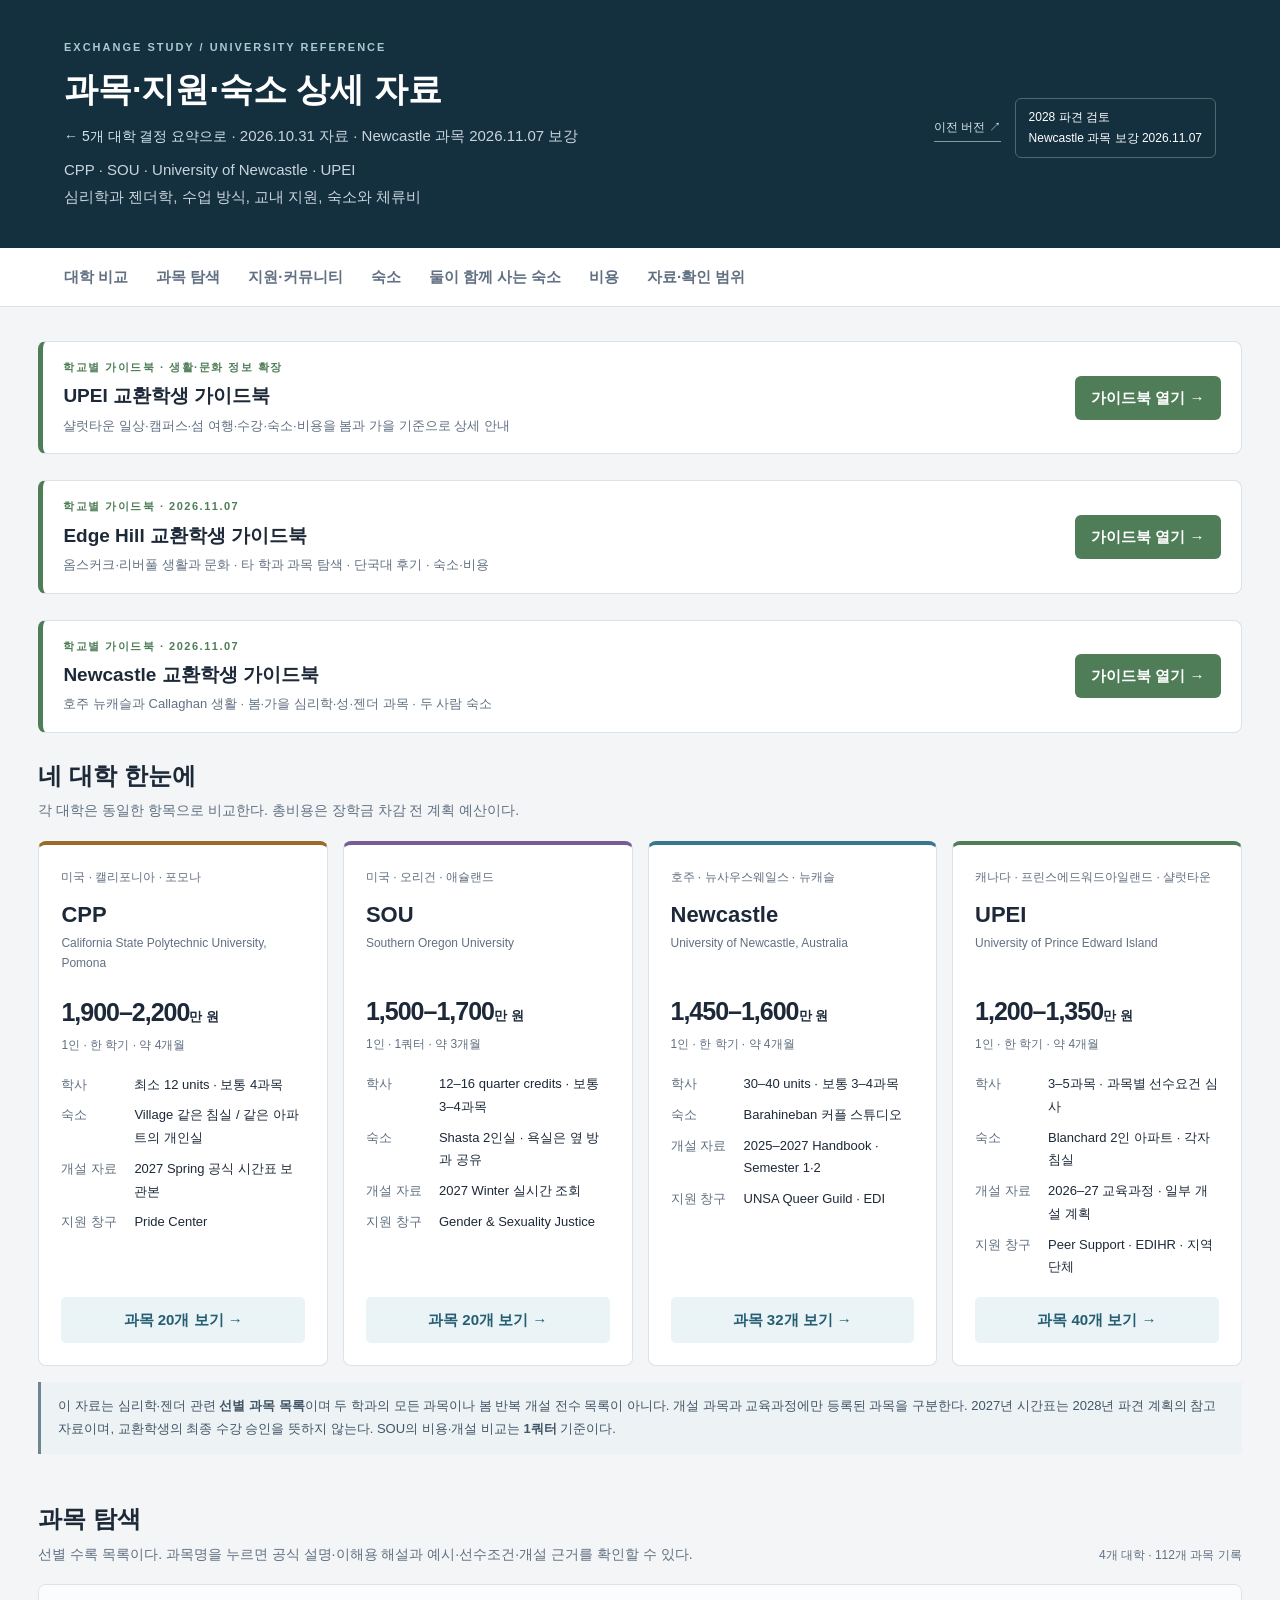
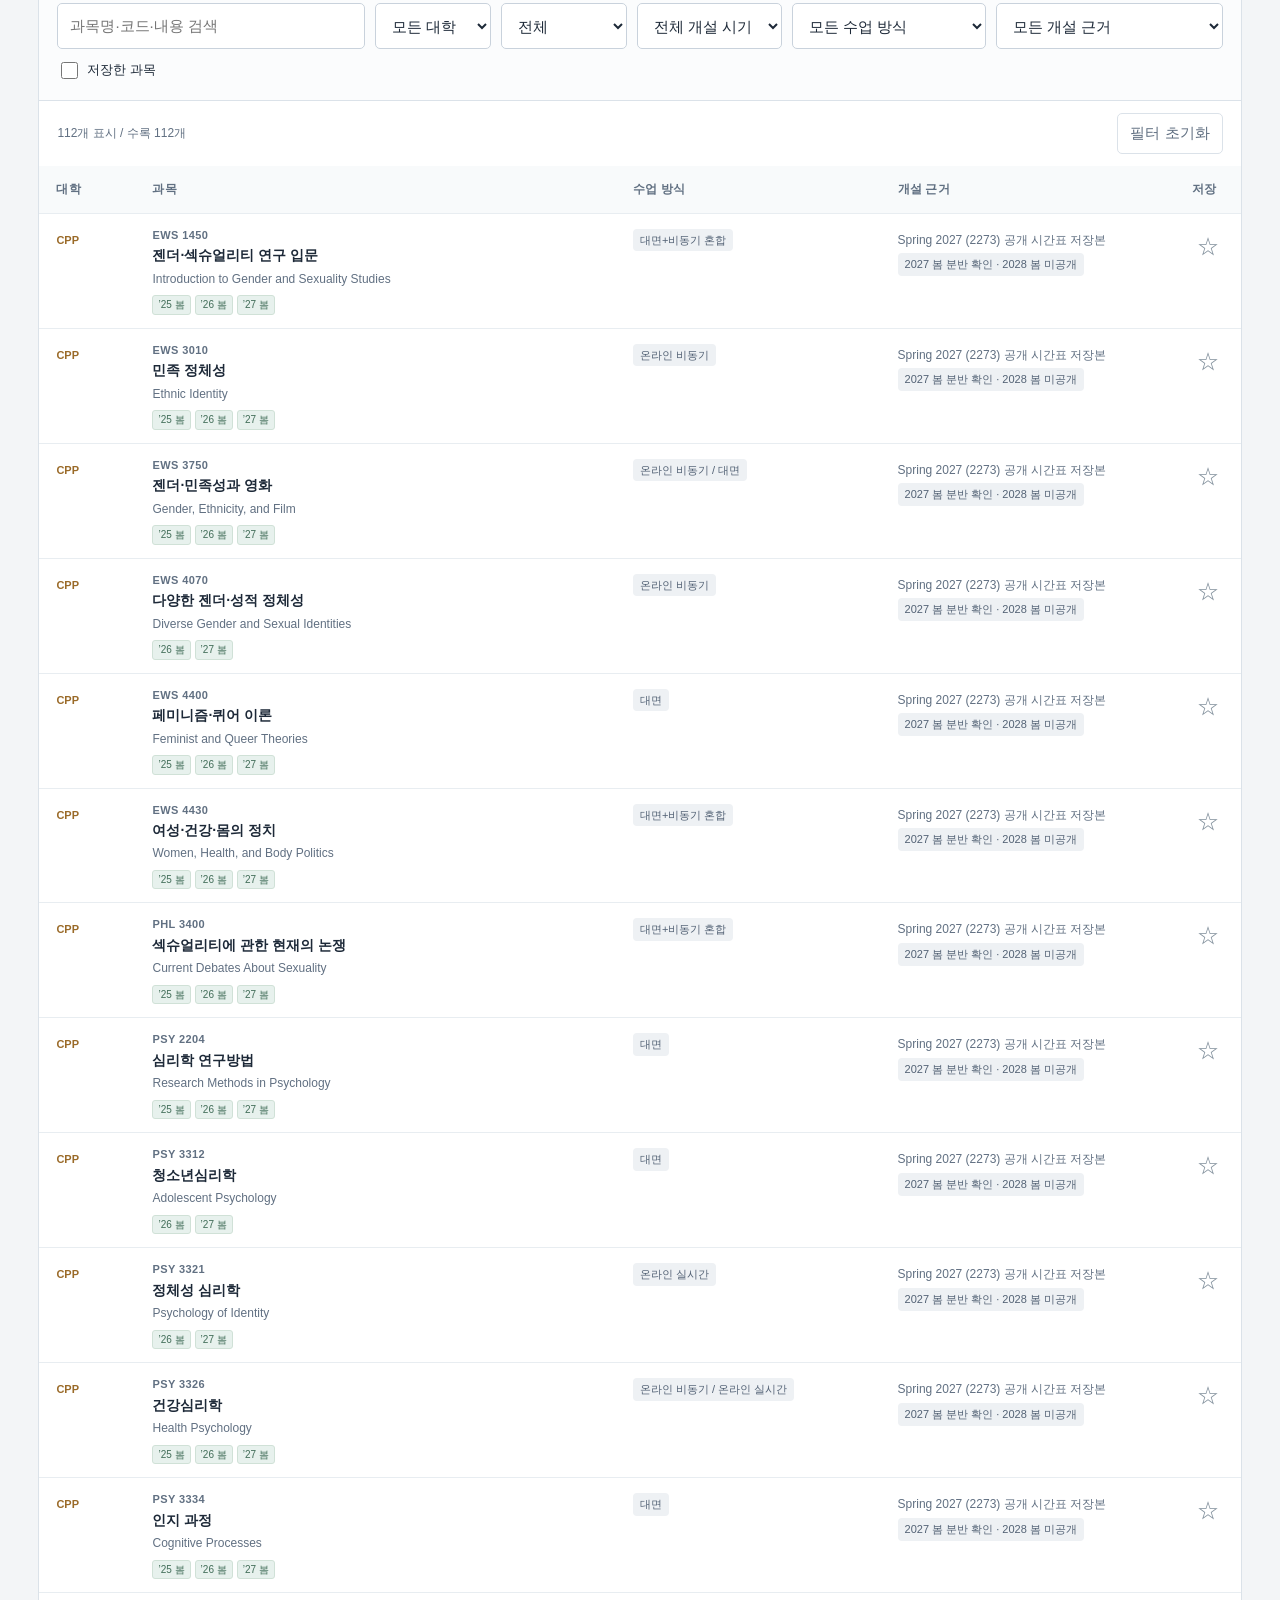
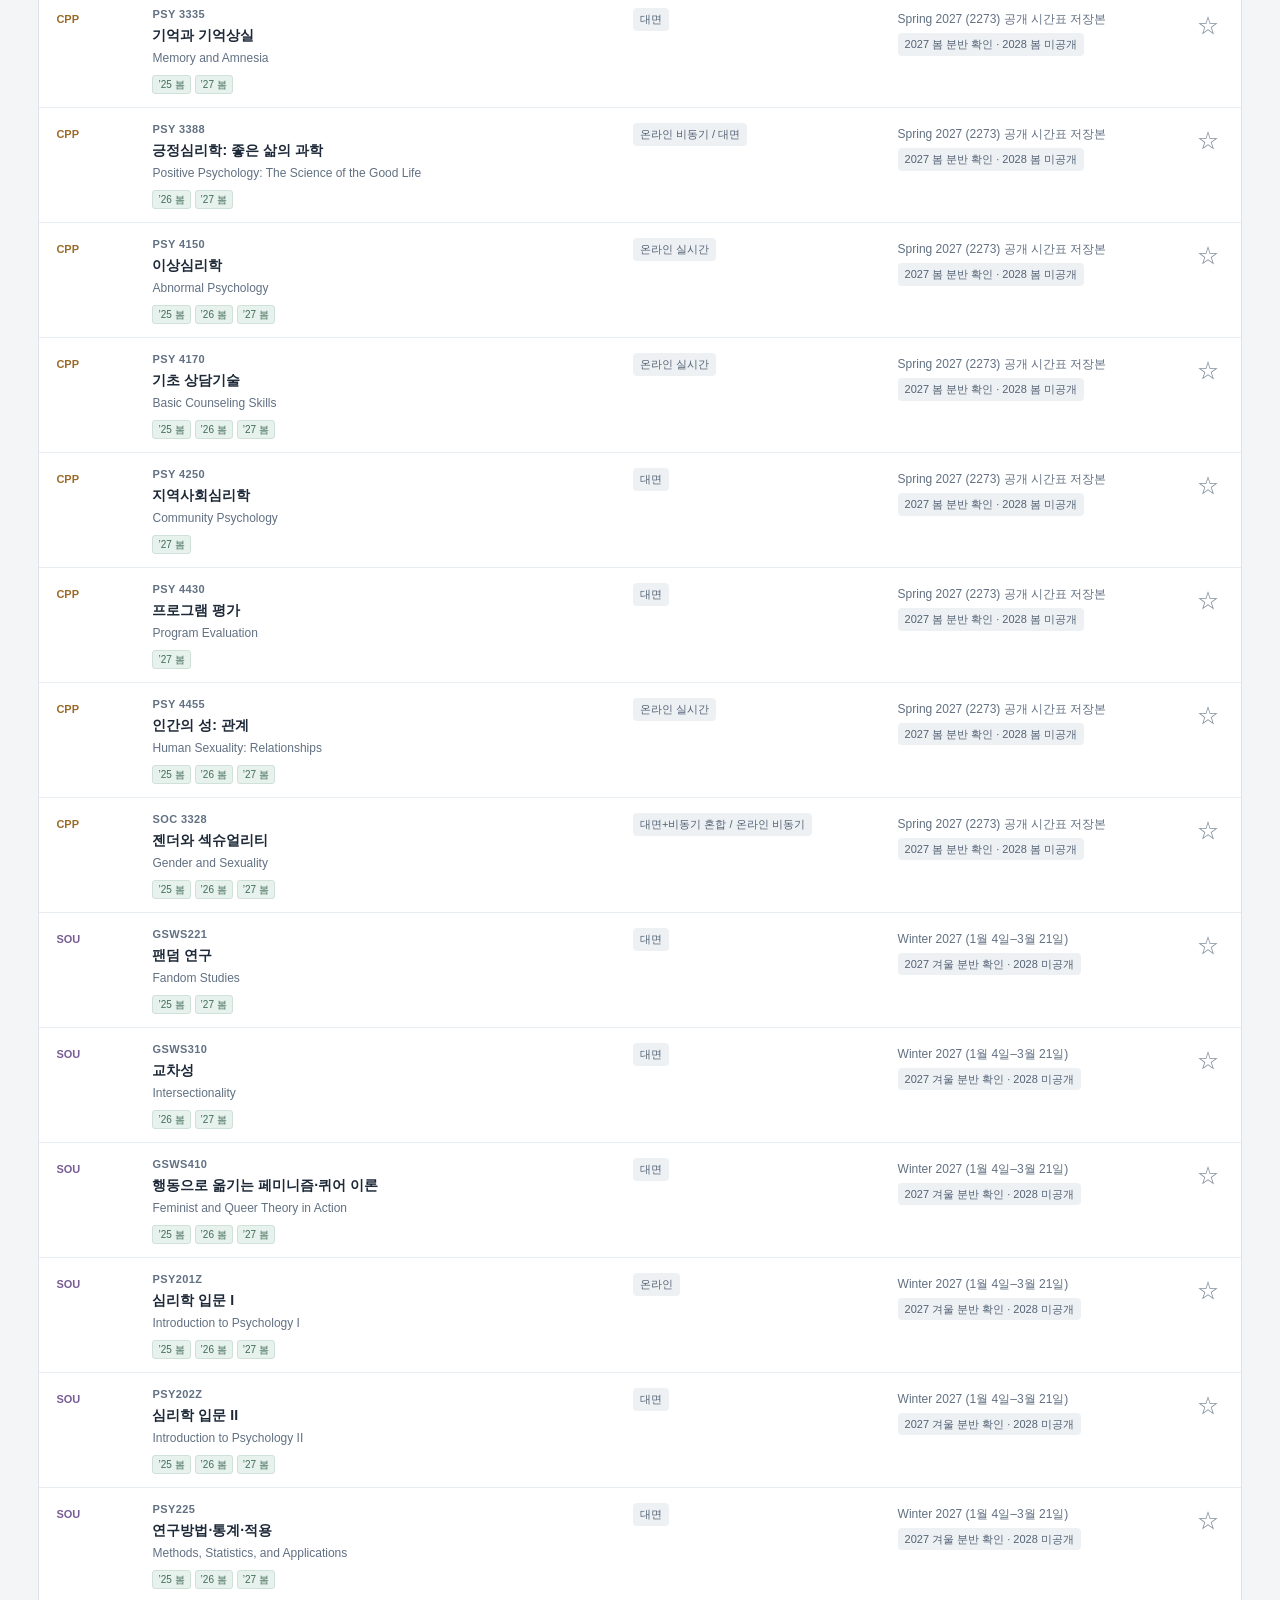
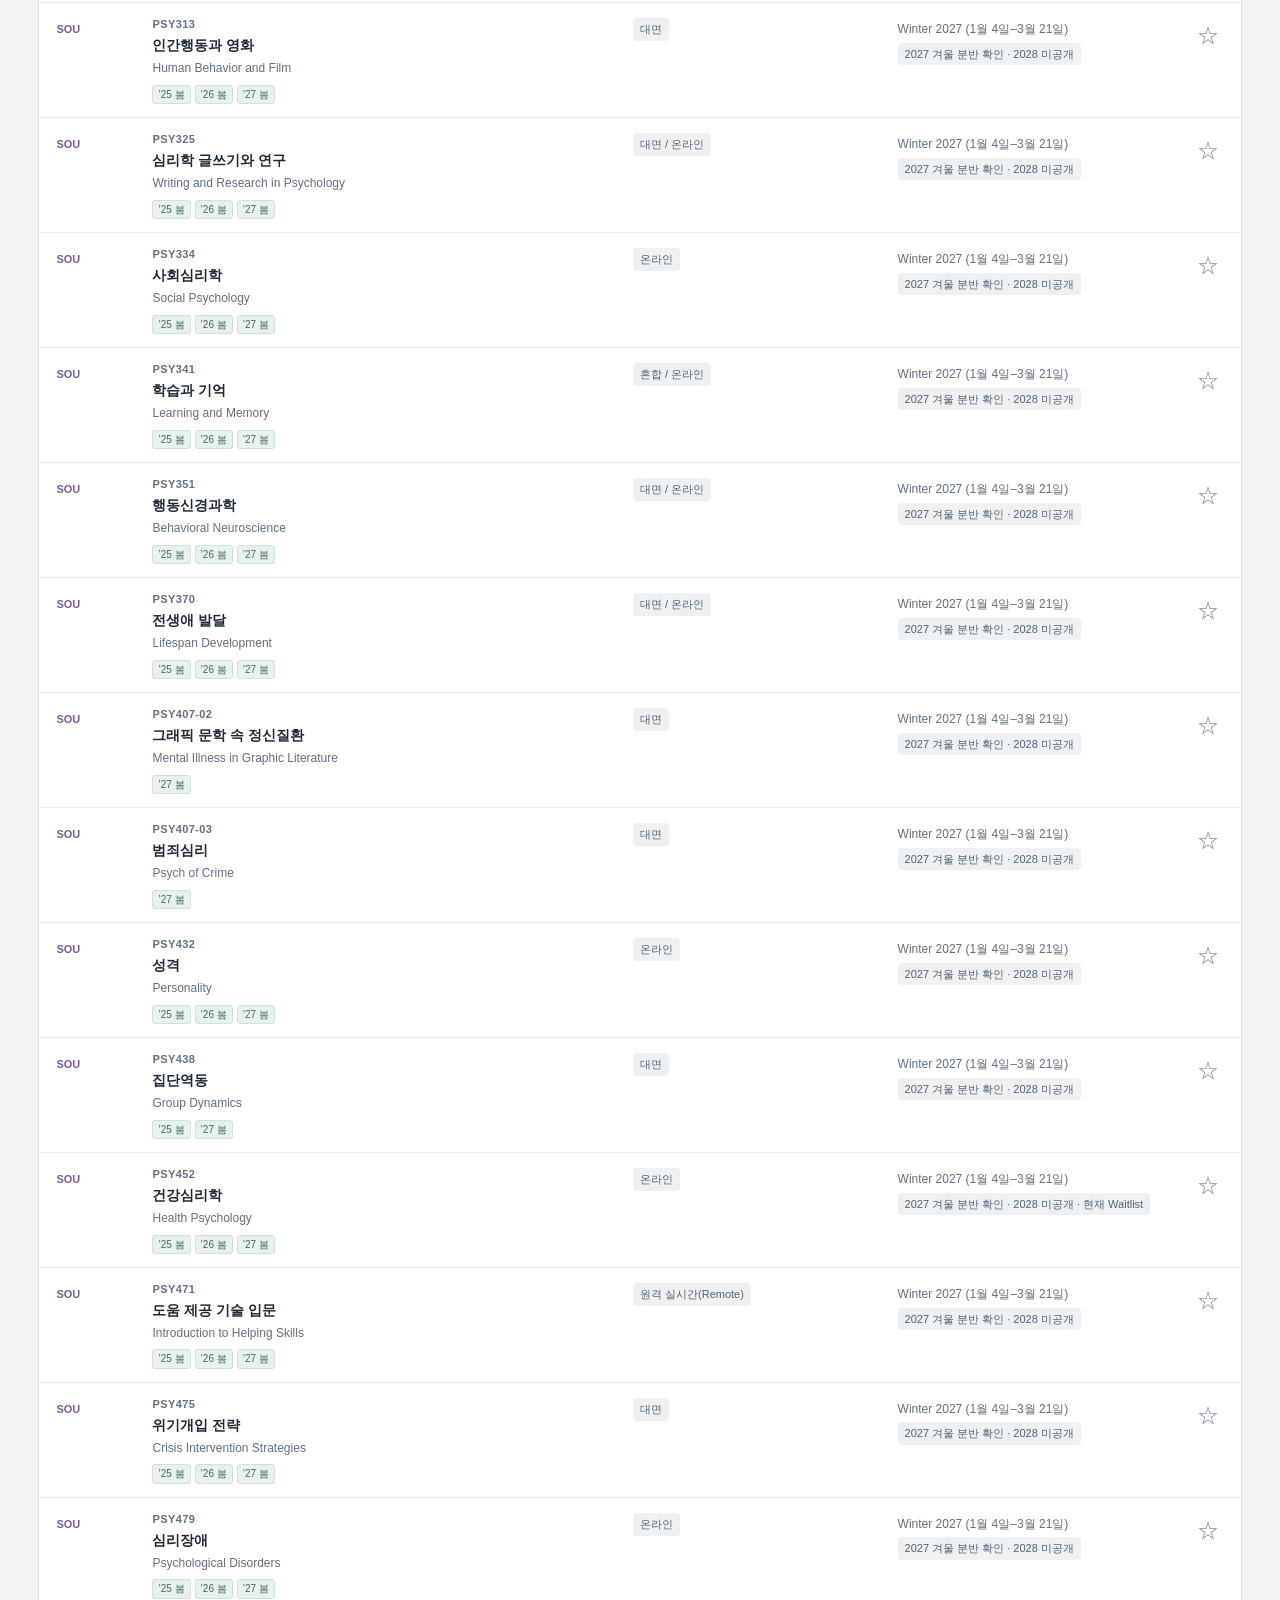
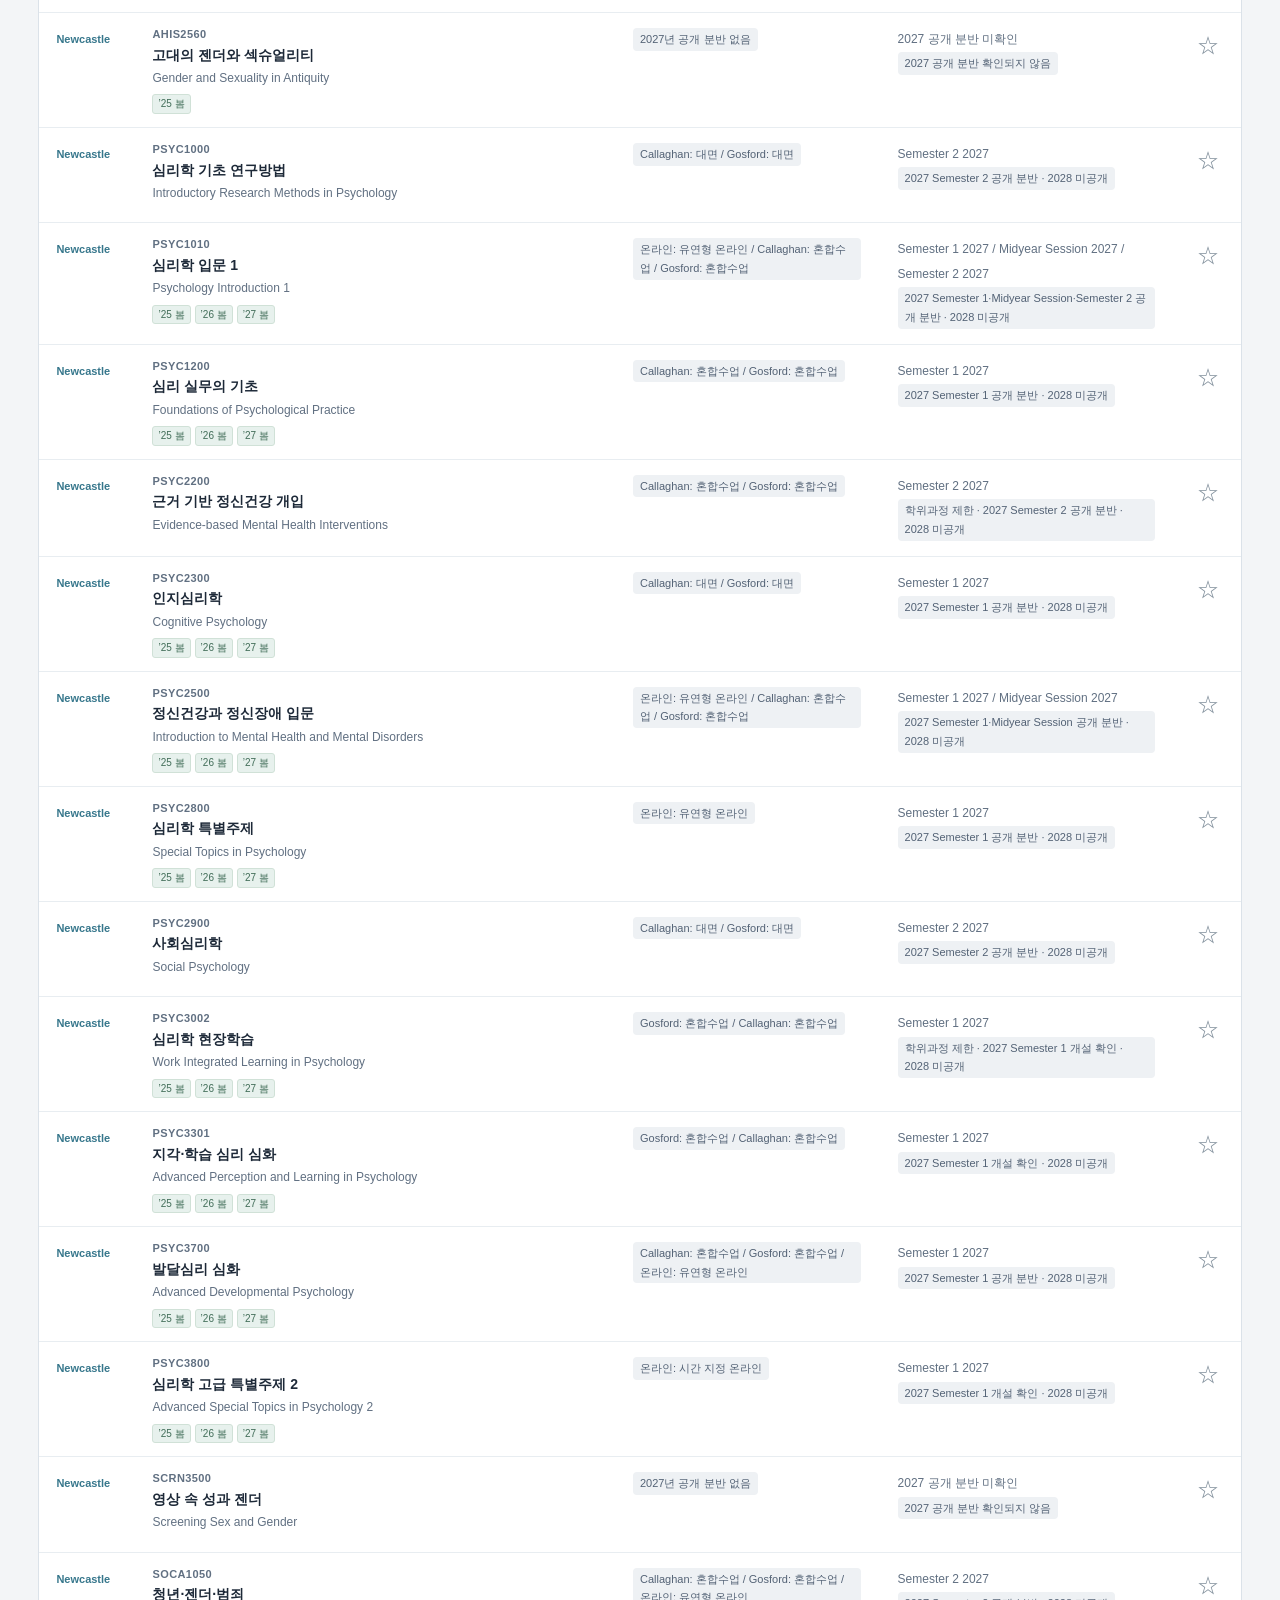
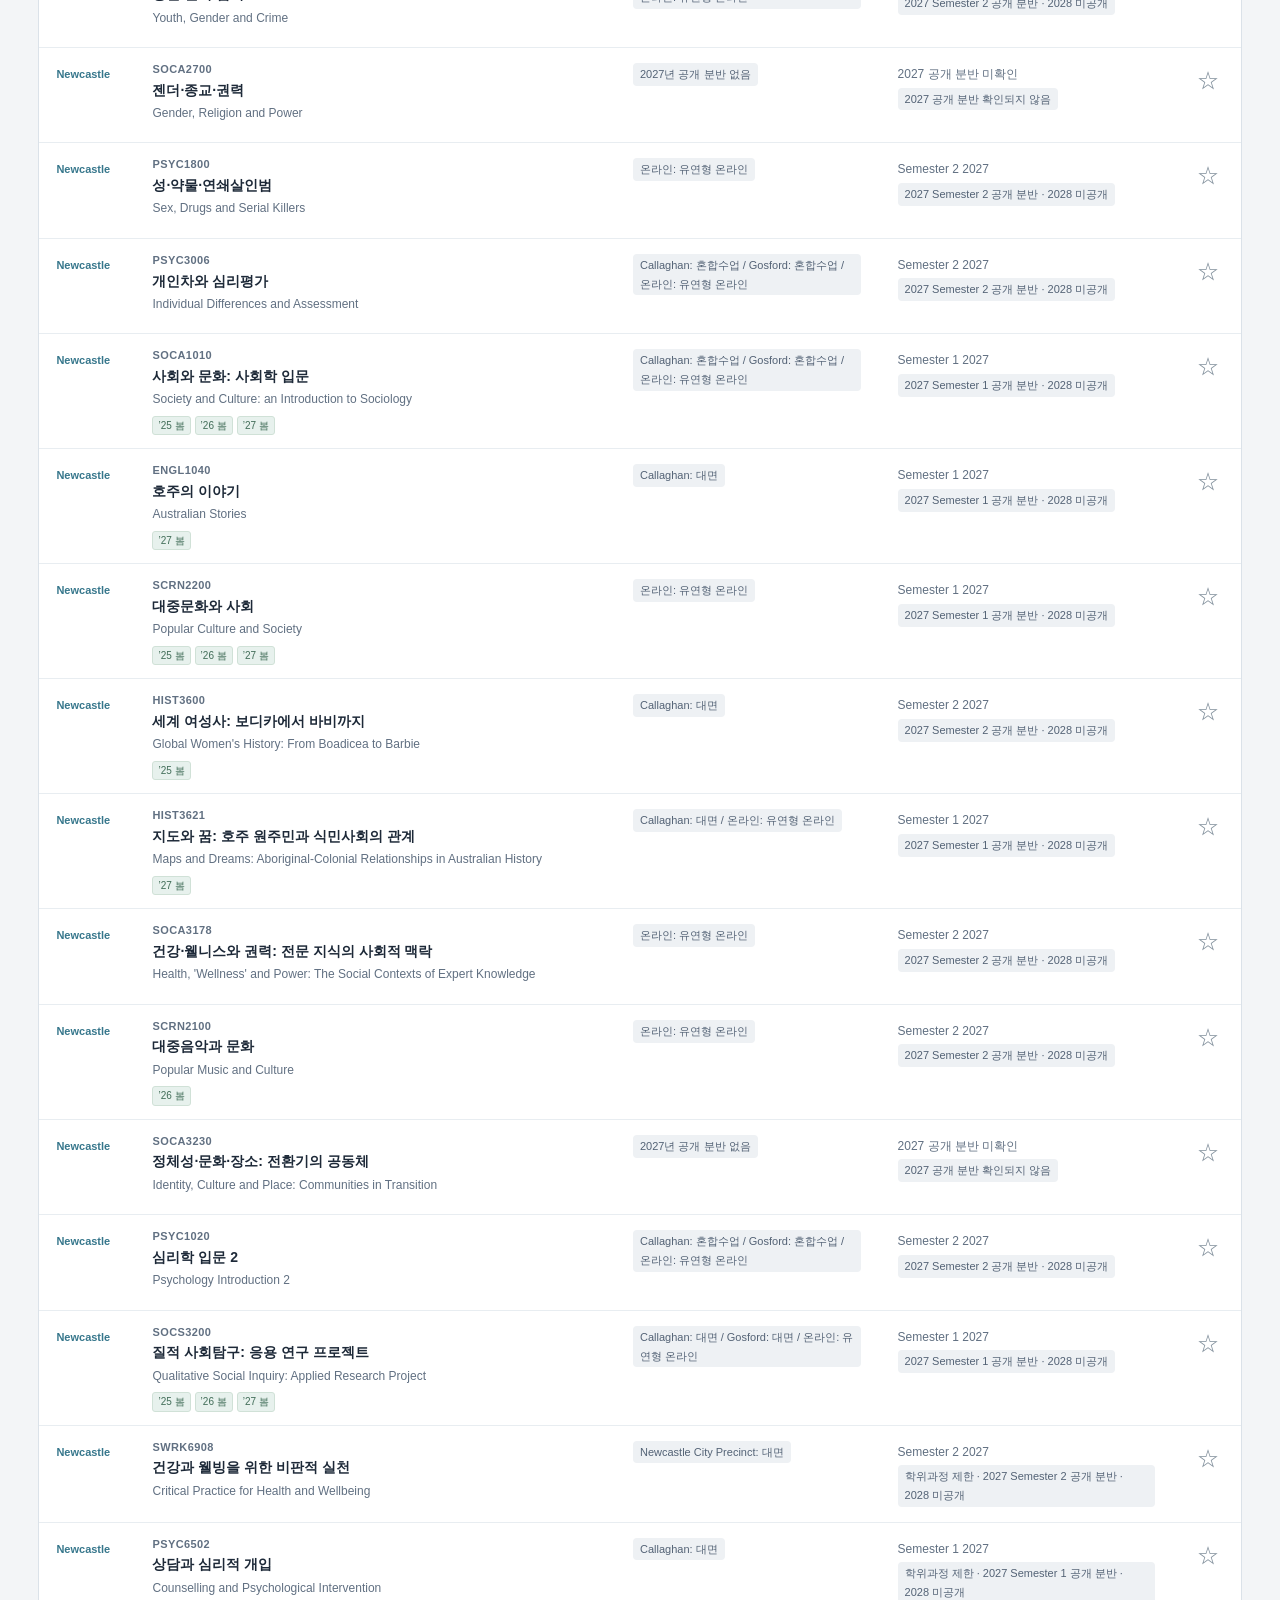
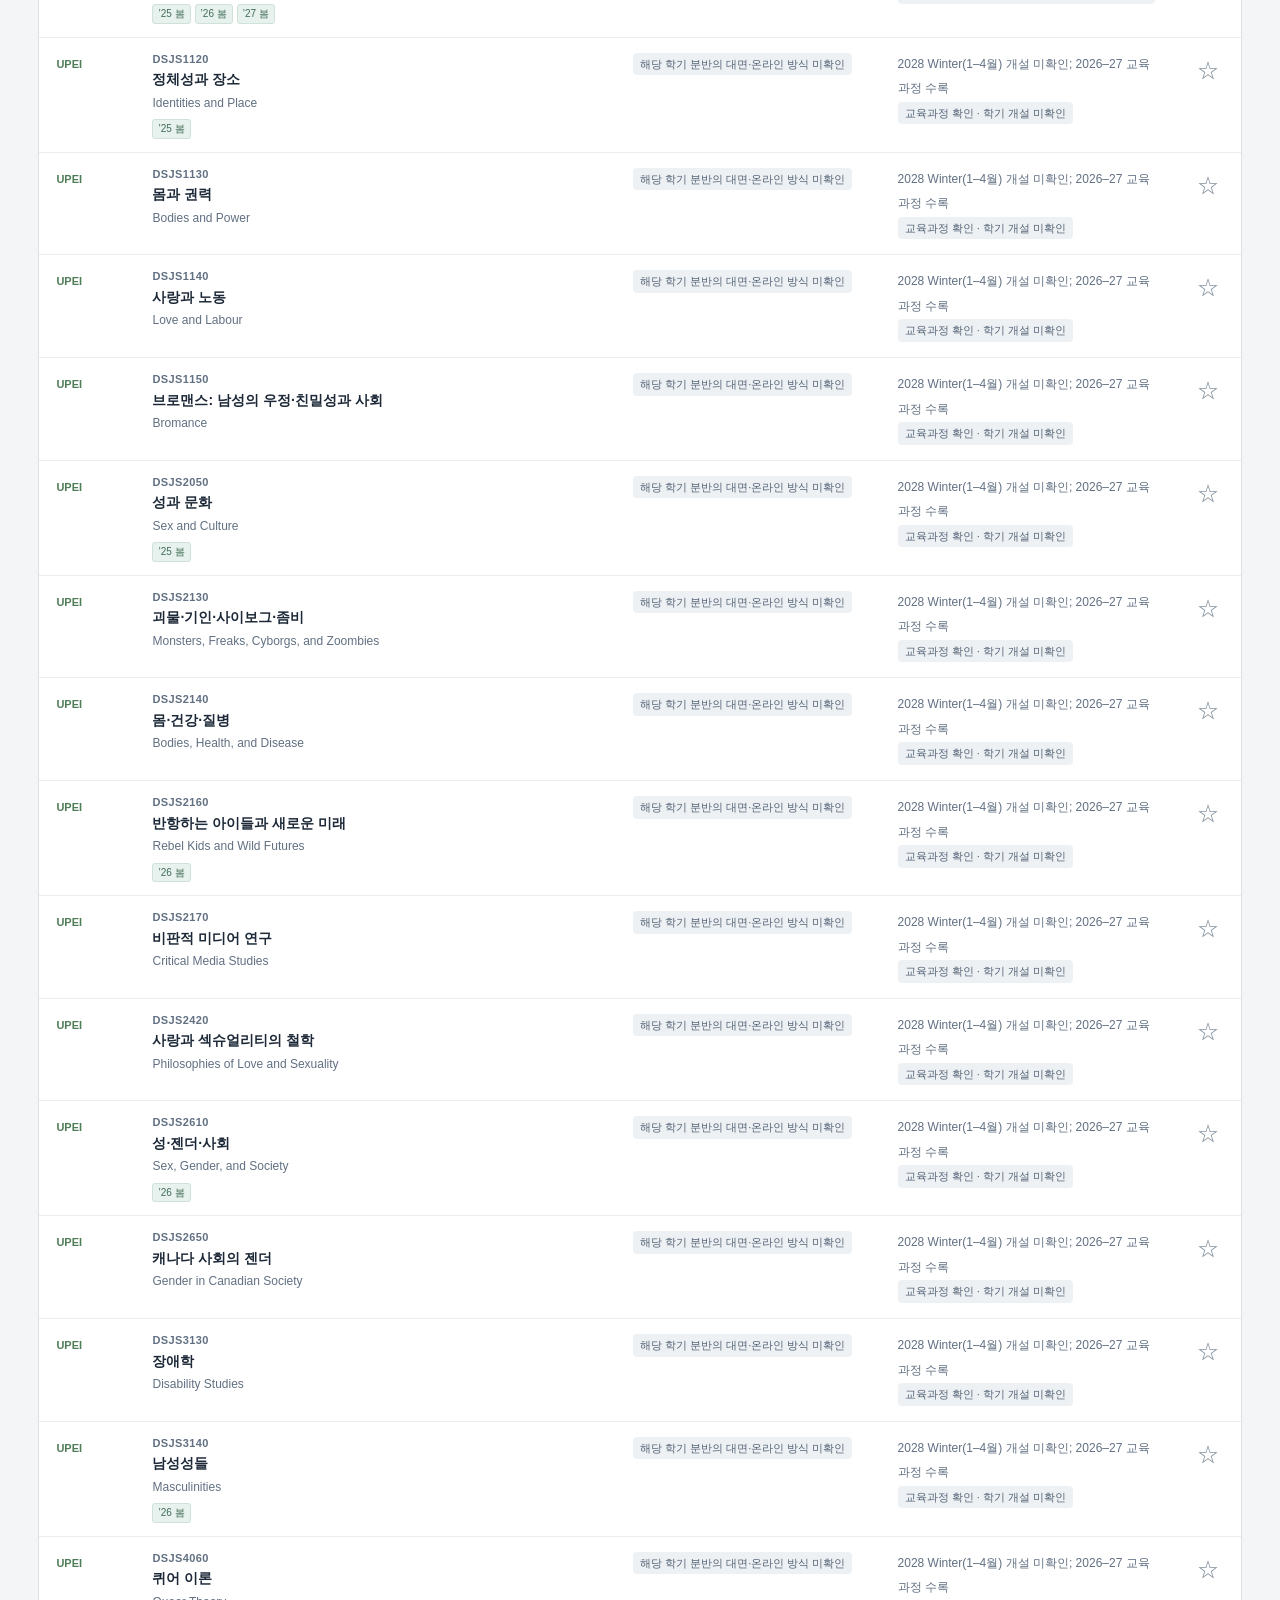
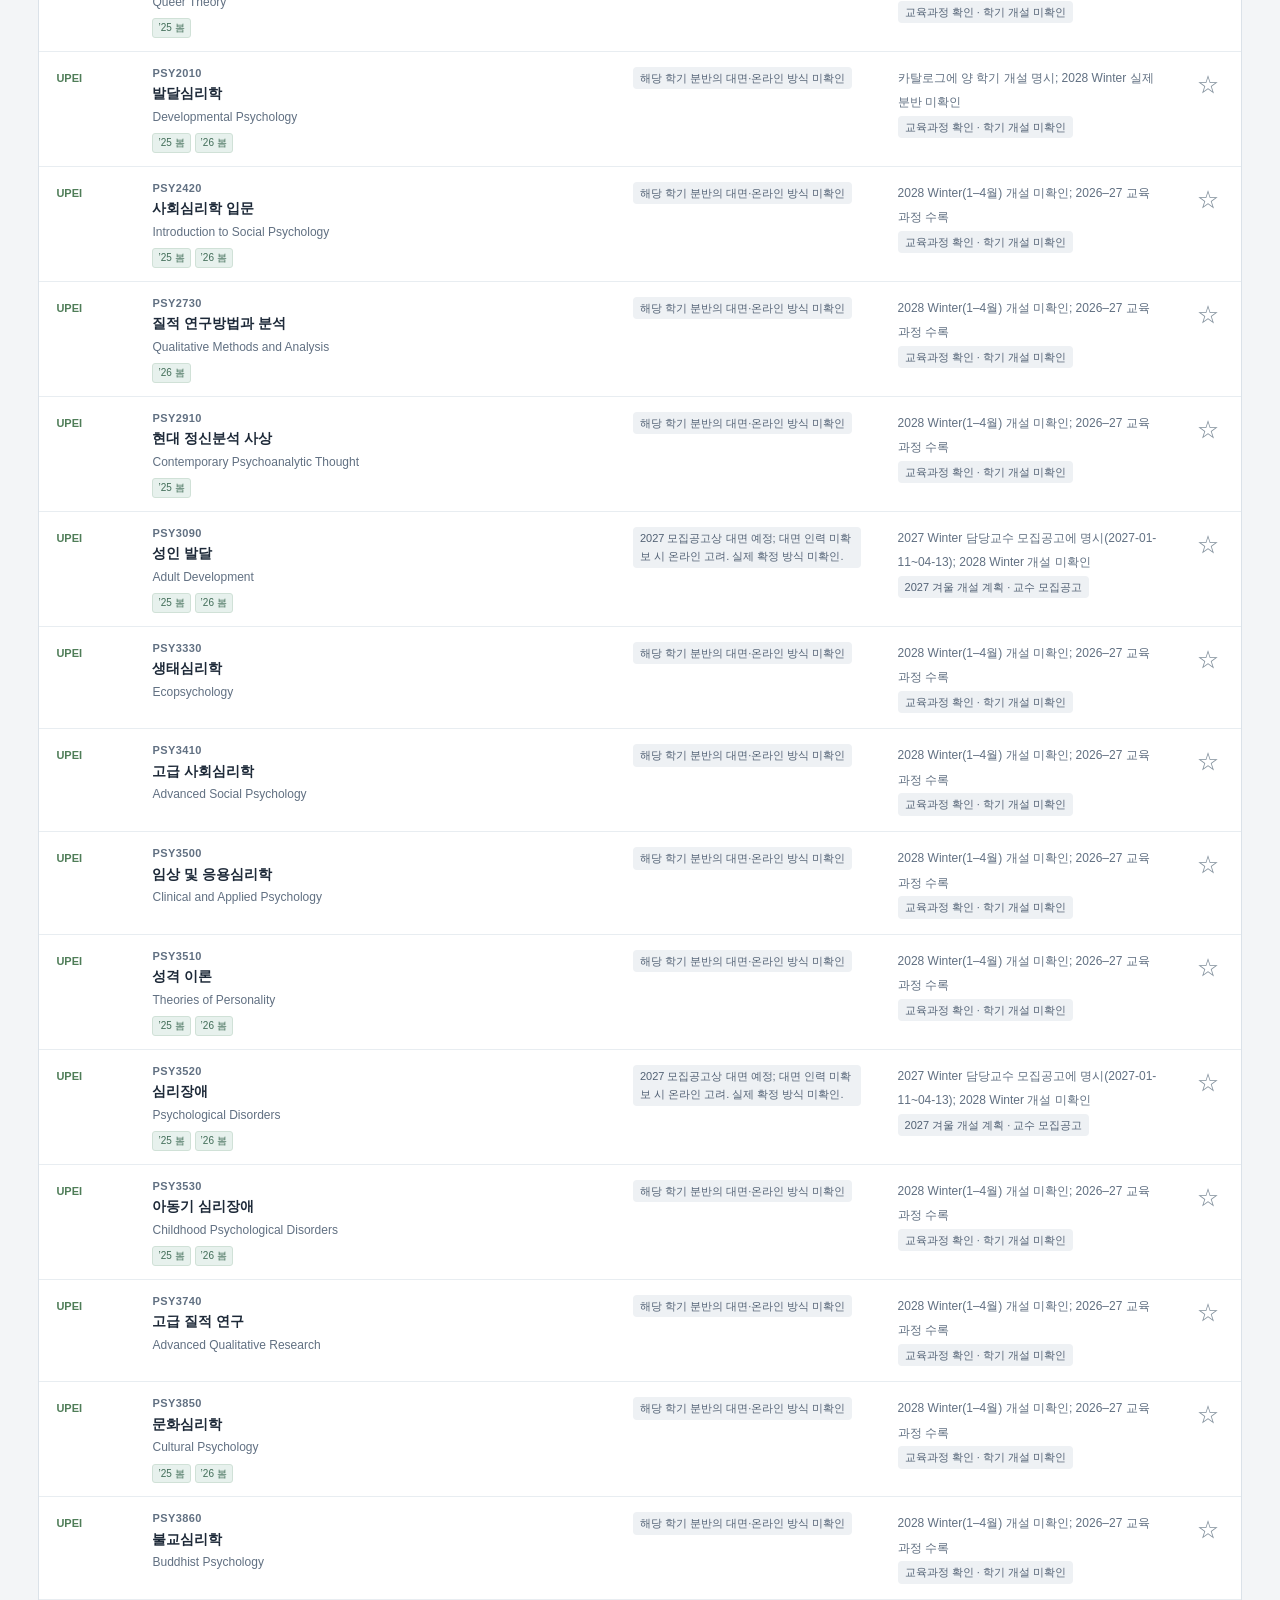
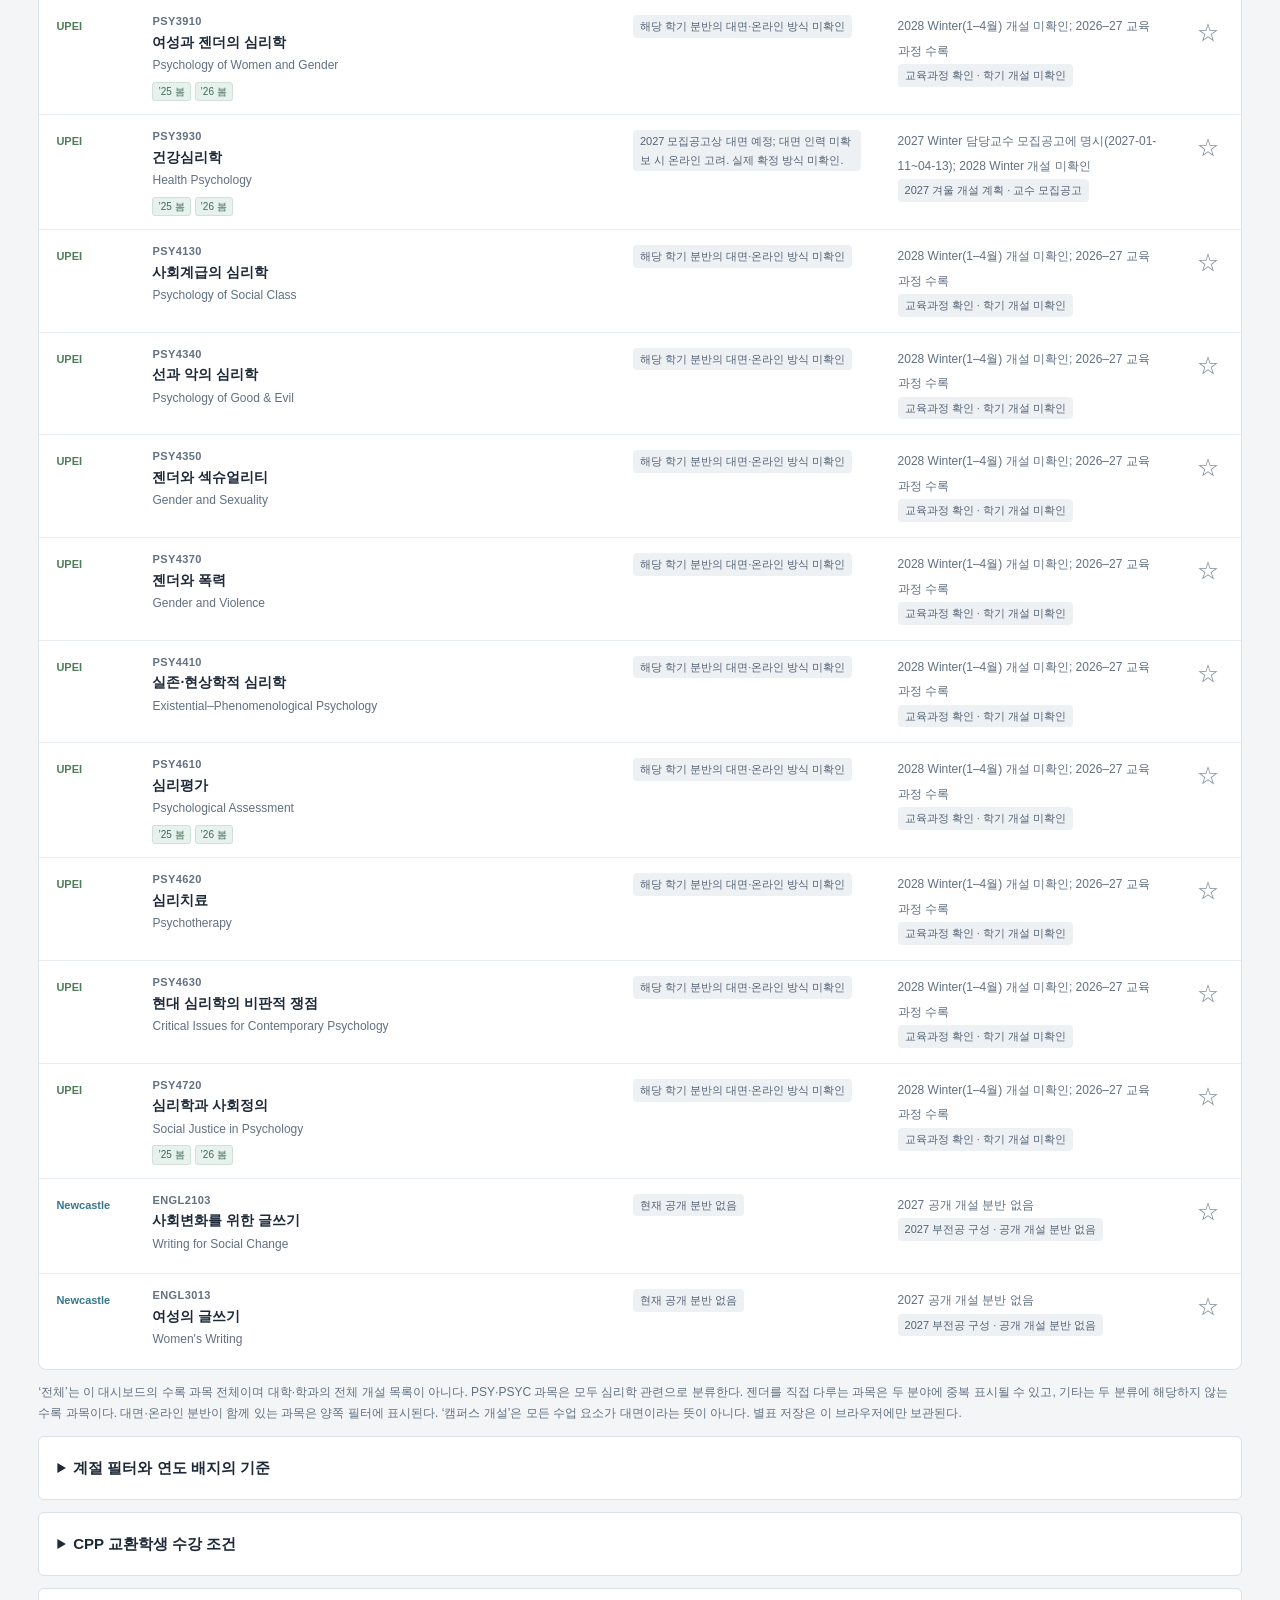
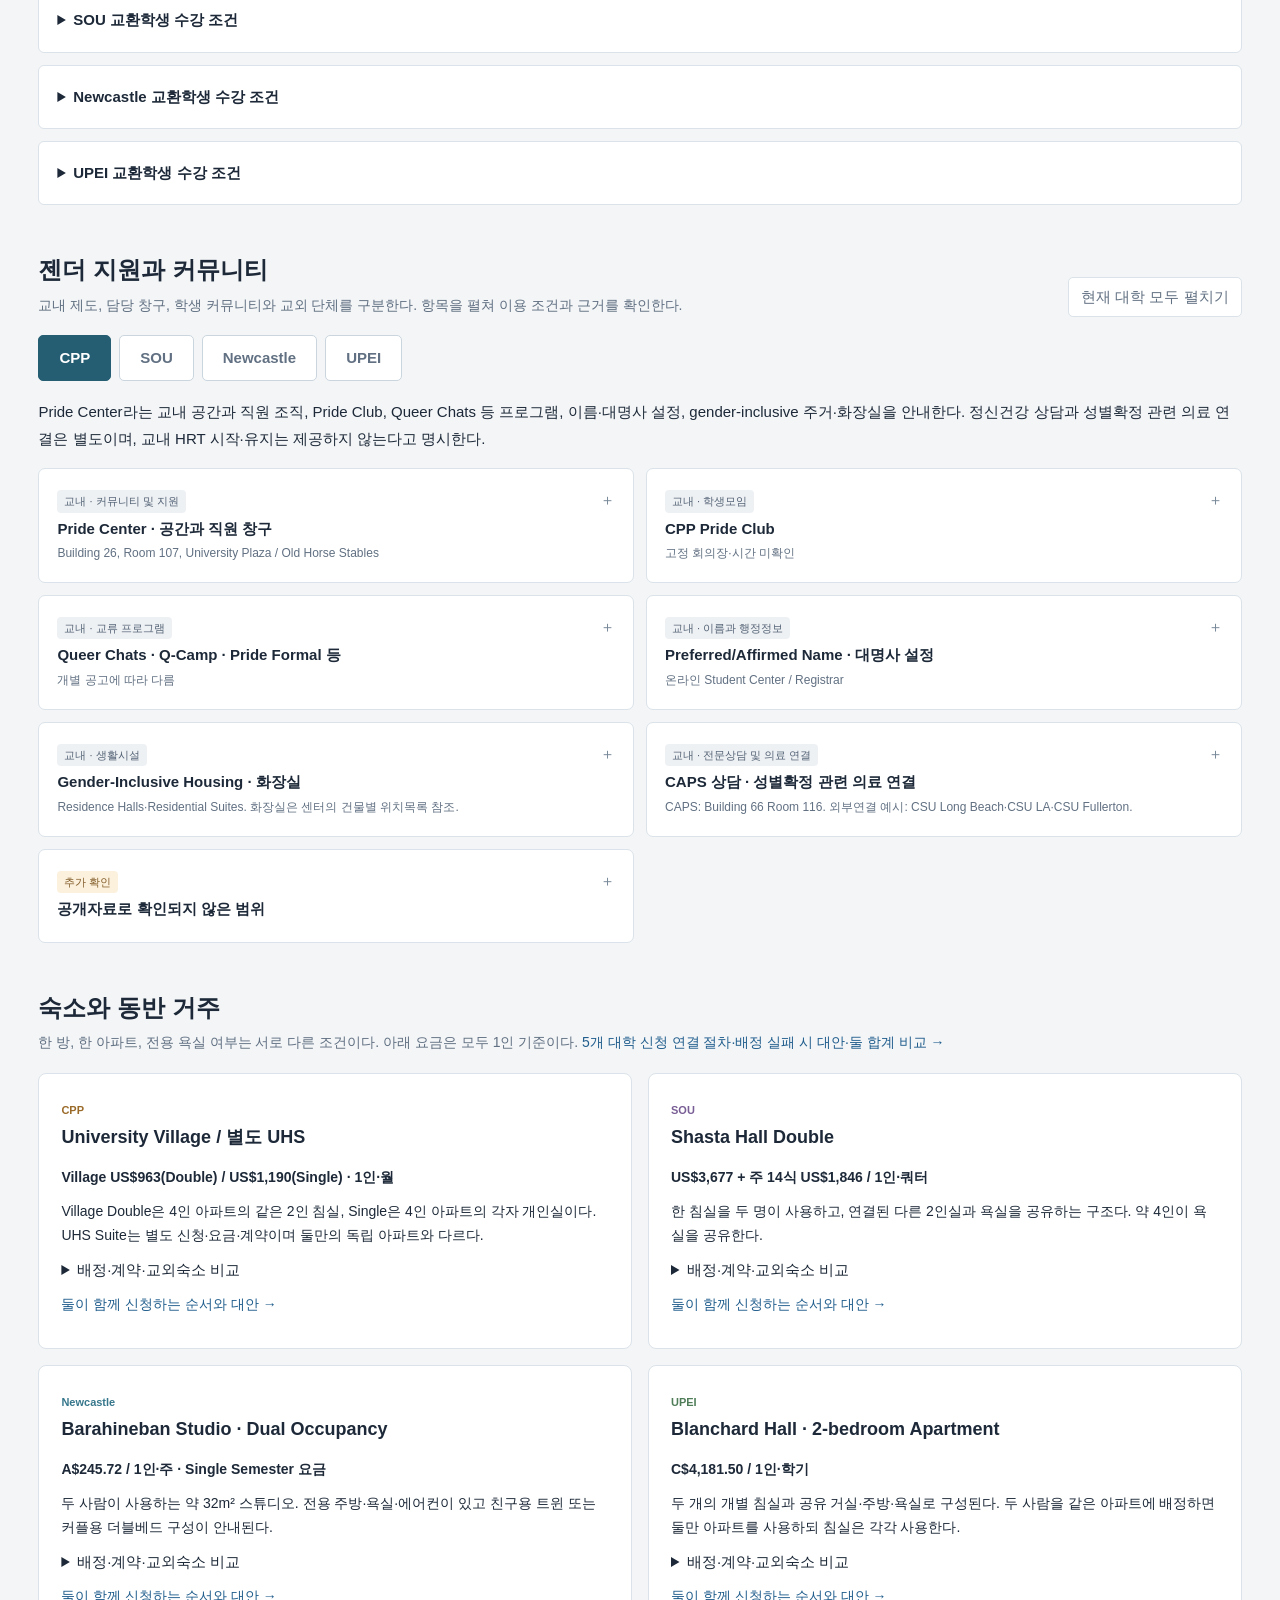
==== commit a79cae77: "뉴캐슬 DET 비자 안내 정정 및 젠더 부전공 전체 과목 보완 한국 여권·뉴캐슬 간소화 비자 조회 결과와 DET 영역별 기준을 반영하고, DET 응시 계획금 및 비교 예산을 맞춤." ====
--- a/courses.html
+++ b/courses.html
@@ -1,4 +1,6 @@
-<!doctype html><html lang="ko"><head><meta charset="utf-8"><meta name="viewport" content="width=device-width,initial-scale=1"><title>과목·지원·숙소 상세 · 4개 대학</title>
+<!doctype html><html lang="ko">
+<!-- last_requested_by: 이유찬; last_modified_by: Codex; last_modified_at: 2026-11-07T06:12:52+09:00 -->
+<head><meta charset="utf-8"><meta name="viewport" content="width=device-width,initial-scale=1"><title>과목·지원·숙소 상세 · 4개 대학</title>
 <style>
 :root{--ink:#1d2938;--muted:#617082;--line:#dbe2e9;--bg:#f3f5f7;--paper:#fff;--accent:#255e73;--soft:#eaf3f5;--gold:#976121}*{box-sizing:border-box}html{scroll-behavior:smooth}body{margin:0;background:var(--bg);color:var(--ink);font:15px/1.75 'Malgun Gothic','Segoe UI',sans-serif}button,input,select{font:inherit}button,a,summary{-webkit-tap-highlight-color:transparent}button{cursor:pointer}a{color:#215e8d;text-decoration:none}a:hover{text-decoration:underline}button:focus-visible,a:focus-visible,summary:focus-visible,input:focus-visible,select:focus-visible{outline:3px solid #d5a343;outline-offset:3px}header{background:#142f3e;color:white;padding:38px max(5vw,24px) 30px}header .top{display:flex;align-items:center;justify-content:space-between;gap:20px}.eyebrow{font-size:11px;letter-spacing:2px;font-weight:700;color:#a7cad3}h1{font-size:34px;line-height:1.35;margin:10px 0}header p{color:#c8d5dd;margin:8px 0;max-width:760px}.stamp{font-size:12px;border:1px solid #526672;padding:8px 13px;border-radius:6px;white-space:nowrap}nav{position:sticky;top:0;z-index:10;background:#ffffffee;backdrop-filter:blur(12px);border-bottom:1px solid var(--line);padding:0 max(5vw,24px);display:flex;gap:28px;overflow:auto}nav a{color:var(--muted);font-weight:700;padding:16px 0;white-space:nowrap}nav a:hover{color:var(--accent);text-decoration:none}main{max-width:1390px;margin:auto;padding:34px max(3vw,24px) 80px}section{scroll-margin-top:85px;margin-bottom:48px}.sectionhead{display:flex;justify-content:space-between;align-items:end;gap:20px;margin-bottom:18px}.sectionhead h2{font-size:24px;line-height:1.4;margin:0}.sectionhead p{color:var(--muted);margin:6px 0 0;font-size:14px}.small{font-size:12px;color:var(--muted)}.grid4{display:grid;grid-template-columns:repeat(4,minmax(0,1fr));gap:15px}.school{border:1px solid var(--line);border-top:4px solid var(--school);background:white;padding:22px;border-radius:8px;display:flex;flex-direction:column}.school h3{font-size:22px;margin:8px 0 0}.school .fullname{font-size:12px;color:var(--muted);line-height:1.6;min-height:38px}.school .number{font-size:25px;font-weight:750;margin:18px 0 0;letter-spacing:-1px}.school dl{font-size:13px;margin:18px 0;display:grid;grid-template-columns:65px 1fr;gap:8px}.school dt{color:var(--muted)}.school dd{margin:0}.school button{margin-top:auto;background:var(--soft);border:0;color:var(--accent);padding:10px;border-radius:5px;font-weight:700}.panel{background:white;border:1px solid var(--line);border-radius:8px;overflow:hidden}.note{background:#edf2f5;border-left:3px solid #6e8594;padding:13px 17px;color:#425566;font-size:13px;margin:16px 0}.filters{padding:18px;display:flex;gap:10px;flex-wrap:wrap;border-bottom:1px solid var(--line);background:#fbfcfd}.filters input{flex:1;min-width:220px}.filters input,.filters select{border:1px solid #c9d2dc;border-radius:5px;padding:9px 12px;background:white;color:var(--ink)}.filters label{display:flex;align-items:center;gap:6px;font-size:13px}.filters input[type=checkbox]{min-width:0;flex:none;width:17px;height:17px}.toolbar{display:flex;align-items:center;justify-content:space-between;padding:12px 18px;gap:12px}.toolbar button,.plain{background:white;border:1px solid var(--line);border-radius:5px;padding:6px 12px;color:var(--muted)}.tablewrap{overflow-x:auto}table{width:100%;border-collapse:collapse;text-align:left}th{font-size:12px;letter-spacing:.2px;color:var(--muted);background:#f8fafb;font-weight:700}th,td{padding:13px 17px;border-bottom:1px solid #e8edf1;vertical-align:top}td{font-size:14px}tr:last-child td{border-bottom:0}.coursebtn{border:0;background:transparent;padding:0;text-align:left;color:var(--ink);font-weight:700;line-height:1.6}.coursebtn:hover{color:#176584;text-decoration:underline}.code{font-size:11px;color:var(--muted);display:block;letter-spacing:.4px}.titleEn{font-size:12px;color:var(--muted);font-weight:400}.chip{display:inline-block;border-radius:4px;padding:2px 7px;font-size:11px;line-height:1.7;background:#eef1f4;color:#536275;margin:2px 3px 2px 0;white-space:normal}.chip.green{background:#e7f3ec;color:#306448}.chip.blue{background:#e9f0fa;color:#335e8b}.chip.gold{background:#fcf1dd;color:#805b27}.schooltag{font-size:11px;font-weight:800;color:var(--school);white-space:nowrap}.star{border:0;background:none;color:#83919d;font-size:22px;padding:1px 5px}.star.on{color:#ae7823}.empty{text-align:center;padding:50px;color:var(--muted)}.tabbar{display:flex;gap:8px;flex-wrap:wrap;margin-bottom:18px}.tabbar button{border:1px solid #cad5de;background:white;border-radius:5px;padding:9px 20px;font-weight:700;color:var(--muted)}.tabbar button.active{background:var(--accent);color:white;border-color:var(--accent)}.resources{display:grid;grid-template-columns:repeat(2,minmax(0,1fr));gap:12px}.resource{background:white;border:1px solid var(--line);border-radius:7px;align-self:start}.resource summary{cursor:pointer;padding:18px;list-style:none;display:flex;gap:12px;align-items:start}.resource summary:after{content:'＋';margin-left:auto;color:#778999}.resource[open] summary:after{content:'−'}.resource summary h3{font-size:15px;margin:1px 0}.resource summary .small{display:block}.resource .detail{padding:0 18px 20px;font-size:14px}.resource .detail p{margin:10px 0}.resource .detail dt{color:var(--muted);font-size:12px;margin-top:12px}.resource .detail dd{margin:2px 0;white-space:pre-line}.twocol{display:grid;grid-template-columns:1fr 1fr;gap:16px}.box{background:white;border:1px solid var(--line);border-radius:8px;padding:22px}.box h3{margin:0 0 12px;font-size:18px}.box p{font-size:14px;margin:9px 0}.box ul{padding-left:20px;font-size:14px}.money{font-size:19px;font-weight:750;font-variant-numeric:tabular-nums}.seg{display:flex;border:1px solid #cad5de;border-radius:5px;overflow:hidden}.seg button{background:white;border:0;padding:7px 14px;font-size:13px;color:var(--muted)}.seg button.active{background:#255e73;color:white}.sourcegroup{margin:12px 0;padding:18px;background:white;border:1px solid var(--line);border-radius:6px}.sourcegroup summary{font-weight:700;cursor:pointer}.sourcegroup ul{padding-left:20px;font-size:13px}.sourcegroup li{margin:7px 0;overflow-wrap:anywhere}.footer{border-top:1px solid var(--line);padding-top:20px;font-size:12px;color:var(--muted)}dialog{width:min(820px,calc(100vw - 32px));max-height:90vh;border:0;border-radius:12px;padding:0;color:var(--ink);box-shadow:0 25px 90px #0b213c44}dialog::backdrop{background:#152c3e88;backdrop-filter:blur(3px)}.modalhead{position:sticky;top:0;background:white;border-bottom:1px solid var(--line);padding:23px 28px;z-index:1;display:flex;gap:18px;align-items:start}.modalhead h2{font-size:23px;line-height:1.45;margin:5px 0}.close{margin-left:auto;background:#eef2f5;border:0;border-radius:50%;width:36px;height:36px;font-size:22px;flex:none}.modalbody{padding:22px 28px 30px}.modalbody h3{font-size:14px;color:#355165;margin:22px 0 7px}.modalbody p{margin:6px 0;white-space:pre-line}.facts{display:grid;grid-template-columns:1fr 1fr;gap:10px;margin-bottom:20px}.fact{background:#f3f6f8;padding:12px 14px;border-radius:5px;font-size:13px}.fact b{display:block;color:var(--muted);font-size:11px;margin-bottom:4px}.modalbody ul{padding-left:20px}.modalbody a{overflow-wrap:anywhere}.allopen{font-size:12px}.statusline{margin-bottom:16px}.mobilehide{display:table-cell}@media(max-width:1000px){.grid4{grid-template-columns:1fr 1fr}.school .fullname{min-height:0}}@media(max-width:650px){header{padding:27px 20px}header .top{display:block}.stamp{display:inline-block;margin-top:10px}h1{font-size:27px}nav{padding:0 20px;gap:22px}main{padding:25px 16px 60px}.grid4{gap:10px}.school{padding:16px}.school h3{font-size:19px}.school .number{font-size:21px}.school dl{display:block}.school dt{margin-top:7px}.resources,.twocol{grid-template-columns:1fr}.sectionhead{align-items:start}.sectionhead h2{font-size:22px}.filters{padding:12px}.filters select{min-width:40%;flex:1}.filters input{min-width:100%}.mobilehide{display:none}th,td{padding:12px 10px}.facts{grid-template-columns:1fr}.modalhead,.modalbody{padding:18px}.school .fullname{font-size:11px}.money{font-size:16px}.toolbar{flex-wrap:wrap}}@media print{nav,.filters,.toolbar,.tabbar,.star,button{display:none!important}body{background:white;font-size:11px}header{color:black;background:white;padding:0}header p,.eyebrow{color:#444}main{padding:10px}.grid4{grid-template-columns:1fr 1fr}.resource{break-inside:avoid}.resources{display:block}.resource .detail{display:block}.tablewrap{overflow:visible}section{margin-bottom:25px}dialog[open]{position:static;max-height:none;width:100%;box-shadow:none}.stamp{border:0}}
 .understanding{background:#f2f6f5;border:1px solid #d8e4df;border-radius:8px;padding:20px;margin:24px 0}.exlabel{font-size:11px;font-weight:800;letter-spacing:.5px;color:#497564}.understanding h3{font-size:17px;margin:8px 0 10px}.example{background:white;border:1px solid #dbe5e0;border-radius:6px;margin-top:10px}.example summary{cursor:pointer;font-size:14px;font-weight:700;padding:13px 15px;line-height:1.65;list-style:none}.example summary:after{content:'＋';float:right;color:#6e8c7e}.example[open] summary:after{content:'−'}.example>div{padding:0 15px 16px;font-size:14px}.example b{font-size:11px;color:#618172;display:block;margin-top:8px}.exnumber{font-size:11px;color:#648b77;margin-right:10px;font-weight:800}.modalbody .sourcegroup{padding:12px}.modalbody .sourcegroup p{white-space:pre-line}@media(max-width:650px){.understanding{padding:13px}.example summary{padding:12px}.example>div{padding:0 12px 13px}}
@@ -14,7 +16,7 @@
 <section id="sources"><div class="sectionhead"><div><h2>출처와 확인 범위</h2><p>공식 교육과정, 실제 시간표, 채용 공고의 개설 계획, 기존 조사 기록은 서로 다른 근거로 표시했다.</p></div><button class="plain" onclick="window.print()">인쇄 / PDF</button></div><div id="sourceslist"></div><div class="box"><h3>기존 HTML에서 재사용한 정보</h3><p>CPP·SOU 상세보고서와 수강 안정성 비교 자료의 과목 분류, 주거비 항목, 지원 창구 및 공식 출처를 참조했다. 이전 문서의 Fall 2027 중심 판단·지망 순위·옛 환율·모집인원은 현재 결론으로 승계하지 않았다.</p><ul id="archives"></ul><p class="small">기존 문서는 수정하지 않았다. 현재 대시보드의 개설·비용 기준은 각 항목에 표시된 연도와 근거를 따른다.</p></div></section>
 <footer class="footer">작성: Codex · 자료 확인: 2026-10-31 · Newcastle 과목 보강: 2026-11-07 · 대학 공식 정보와 이해용 해설을 구분한 조사 정리본<br>별표 저장은 현재 브라우저에 보관된다. 기관의 공식 링크는 새 창에서 열린다. · <a href="previous.html">이전 공개 버전</a></footer></main>
 <dialog id="coursemodal" aria-labelledby="modaltitle"><div class="modalhead"><div id="modalheading"></div><button class="close" aria-label="닫기" id="closemodal">×</button></div><div class="modalbody" id="modalbody"></div></dialog>
-<script id="data" type="application/json">{"asOf": "2026-10-31", "schools": [{"id": "CPP", "fullname": "California State Polytechnic University, Pomona", "country": "미국", "city": "캘리포니아 · 포모나", "color": "#9a6a28", "duration": "한 학기 · 약 4개월", "load": "최소 12 units · 보통 4과목", "housingShort": "Village 같은 침실 / 같은 아파트의 개인실", "evidence": "2027 Spring 공식 시간표 보관본", "supportShort": "Pride Center", "budget": [1900, 2200], "costs": [1049, 180, 170, 280, 150, 70, 200], "housing": {"name": "University Village / 별도 UHS", "price": "Village US$963(Double) / US$1,190(Single) · 1인·월", "structure": "Village Double은 4인 아파트의 같은 2인 침실, Single은 4인 아파트의 각자 개인실이다. UHS Suite는 별도 신청·요금·계약이며 둘만의 독립 아파트와 다르다.", "details": ["Village 2026–27: 월세 4개월 + 각자 신청비 US$50·시설비 US$200을 넣으면 1인 Double US$4,102 / Single US$5,010. 식비 별도이며 실제 학기 총액은 계약 날짜·일할 계산에 따라 달라진다.", "교환학생 공식 안내는 Village 일부 자리를 확보하며, 합격통지·학생 ID를 받은 뒤 신청하도록 안내한다. 일반 안내는 각자 같은 아파트의 자기 자리를 고르는 방식이다. 봄 교환 확보분의 직접 선택 여부는 담당 확인.", "같은 침실이면 아파트·침실 번호가 같고 침대가 다른 두 자리, 각자 침실이면 같은 아파트의 다른 방 두 개를 고른다. Village의 그룹 코드·대표자 동시 예약은 확인되지 않았다.", "Village와 UHS 모두 Gender-Inclusive Housing 안내가 있다. Village의 co-ed는 아파트 차원의 혼합 거주이므로 다른 젠더 두 사람의 동일 침실 허용은 별도 확인한다.", "UHS는 별도 포털의 Create/Manage Roommate Groups에서 초대·수락한다. 기존 총예산은 UHS Suite Double US$5,874 + 의무 식사상품 중 Flex US$1,900 적용 = US$7,774(약 1,049만 원)를 유지한 비교 기준이다.", "Village가 없으면 같은 Village의 Single 또는 UHS Suite Double/Single을 비교한다. 운영기관을 바꿀 때 기존 계약 취소가 자동으로 처리되지 않는다. 전체 신청 단계·취소 비용은 공동거주 안내에 수록했다."], "sources": [{"label": "CPP Incoming Exchange Students", "url": "https://www.cpp.edu/international/study-abroad/incoming-exchange-students.shtml"}, {"label": "University Village Floor Plans와 2026–27 월세", "url": "https://cppvillage.com/floor-plans/"}, {"label": "University Village 2026–27 License Agreement, §§1·5–9·22–29·32", "url": "https://cppvillage.com/wp-content/uploads/2026/06/University_Village_License_Agreement_2026_2027PDF.pdf"}, {"label": "University Village 룸메이트 FAQ", "url": "https://cppvillage.com/knowledge-base/can-i-pick-my-roommate/"}, {"label": "CPP UHS 2026–27 룸메이트 그룹 가이드", "url": "https://www.cpp.edu/housing/documents/newsletter/2024-25/uhs-roommate-group-formation-instructions.pdf"}, {"label": "CPP Office of Equity Gender-Inclusive Housing", "url": "https://www.cpp.edu/officeofequity/resources/gender-inclusive-initiatives.shtml"}]}, "budgetNote": "비용 그래프와 기존 총예산은 2026–27 UHS Suite Double+Flex 기준이다. 새로 확인한 Village 월세는 공동거주 안내에서 별도 비교하며 식비·일할 청구를 반영한 총예산과 구분한다. 항공·추가 식비·보험 및 학교 부대비는 계획 추정치다. UHS 숙식 합계 외 IHC US$45, 반환 가능 보증금 US$150, 해당 시 봄 분납 관리비 US$10은 따로 고려한다.", "budgetSources": [{"label": "공식 숙식비", "url": "https://www.cpp.edu/housing/futureresidents/housing-costs.shtml"}, {"label": "Village 월세·방 구조", "url": "https://cppvillage.com/floor-plans/"}]}, {"id": "SOU", "fullname": "Southern Oregon University", "country": "미국", "city": "오리건 · 애슐랜드", "color": "#785d95", "duration": "1쿼터 · 약 3개월", "load": "12–16 quarter credits · 보통 3–4과목", "housingShort": "Shasta 2인실 · 욕실은 옆 방과 공유", "evidence": "2027 Winter 실시간 조회", "supportShort": "Gender & Sexuality Justice", "budget": [1500, 1700], "costs": [746, 60, 220, 280, 100, 70, 150], "housing": {"name": "Shasta Hall Double", "price": "US$3,677 + 주 14식 US$1,846 / 1인·쿼터", "structure": "한 침실을 두 명이 사용하고, 연결된 다른 2인실과 욕실을 공유하는 구조다. 약 4인이 욕실을 공유한다.", "details": ["가구·기본 공과금 포함. 기숙사 거주자는 식사상품 의무 가입. 이번 계산은 모든 학생에게 제공되는 S Plan(주 14식)을 적용했다.", "각자 신청 후 동일한 주거 젠더 선호로 룸메이트 그룹을 연결한다. 일반 공식 안내는 가장 빠른 시간대의 구성원이 그룹 전체 방·스위트를 선택하고, 각자 식사·계약을 마치는 방식이다. Winter 교환의 그룹·선택 절차는 담당 확인.", "대안: McLoughlin Double은 식사 포함 US$5,718/인·쿼터. 각자 침실의 4인 스위트 Single은 US$6,654, 두 명 정원의 Super Single은 개인 침실·욕실 두 개로 US$7,134. 같은 유닛의 두 자리를 확보해야 한다.", "The Garden은 Shasta의 LGBTQ+ 및 지지자 주거 공동체다. 커플 전용 독립실 유형이 아니라 주거 테마 공동체다.", "일반 계약은 서명 시점에 남은 학년도에 적용될 수 있어 Winter-only 교환 종료와 Spring 비용 면제를 서명 전에 확인한다. 첫 방 이동은 사전 승인 아래 무료, 이후 US$25 가능.", "교외 숙소는 단기 가구 포함 임대·서브리스 공실을 확보하지 않았다. 3개월 체류에서는 계약기간과 초기 정착비가 중요한 비교항목이다."], "sources": [{"label": "숙식비", "url": "https://sou.edu/housing/residence-halls/costs/"}, {"label": "룸메이트 선택 FAQ", "url": "https://sou.edu/housing/wp-content/uploads/sites/32/2026/07/Room-Selection-FAQ.pdf"}, {"label": "The Garden 안내", "url": "https://belong.sou.edu/gsj/trans-resources/"}]}, "budgetNote": "2026–27 요금으로 Shasta 2인실과 S Plan 합계 US$5,523 ≈ 746만 원. 실제 개설 비교는 Winter 2027(1~3월)이며 Spring 쿼터(4~6월) 시간표와 다르다. 항공·보험 등 고정비가 있어 체류기간에 비례해 총비용이 줄지는 않는다. 숙식 합계와 별도로 연간 활동비 US$40·금액 미공개 신청비가 있어 부대비 여유에서 고려한다.", "budgetSources": [{"label": "공식 숙식비", "url": "https://sou.edu/housing/residence-halls/costs/"}]}, {"id": "Newcastle", "fullname": "University of Newcastle, Australia", "country": "호주", "city": "뉴사우스웨일스 · 뉴캐슬", "color": "#37778c", "duration": "한 학기 · 약 4개월", "load": "30–40 units · 보통 3–4과목", "housingShort": "Barahineban 커플 스튜디오", "evidence": "2025–2027 Handbook · Semester 1·2", "supportShort": "UNSA Queer Guild · EDI", "budget": [1500, 1650], "costs": [438, 180, 170, 325, 100, 70, 255], "housing": {"name": "Barahineban Studio · Dual Occupancy", "price": "A$245.72 / 1인·주 · Single Semester 요금", "structure": "두 사람이 사용하는 약 32m² 스튜디오. 전용 주방·욕실·에어컨이 있고 친구용 트윈 또는 커플용 더블베드 구성이 안내된다.", "details": ["2027 S1 2월 6일~6월 6일(120박): A$245.72 × 120/7 + 신청 A$100 + 커뮤니티비 A$300 = A$4,612.34/인(약 438만 원). 둘 합계 A$9,224.68. 주당 요금은 1인 가격이다.", "공식 표는 GST 제외. 방값 전체에 일괄 10%를 추가하지 않으며 적용 항목은 최종 오퍼를 확인한다. 반환 가능 4주 보증금은 별도 현금이고 2주 방값 선납은 총액에 이미 포함.", "같은 침실은 각자 동일 dual 유형으로 신청하며 서로를 지명한다. 같은 아파트의 각자 침실은 같은 구체적 residence 오퍼를 각각 수락한 뒤 Housemate Request.", "Bara가 없으면 타워 1-bedroom dual A$5,286.57/인·학기, 둘만의 각자 침실은 타워 2-bedroom A$7,010.80. 여러 명 공유 아파트는 Edwards 취사형 A$5,023.60 또는 International House A$5,192.46.", "방 번호가 같은 유닛인지 확인해야 한다. 같은 residence 오퍼만으로 같은 아파트를 확보한 것은 아니다. 식비는 별도이며 한 명의 dual 중도퇴실 시 남은 학생의 1인 요금 적용도 확인한다.", "영국 Newcastle University와 다른 대학이다. Callaghan 캠퍼스 주거를 기준으로 하며 Gosford 수업까지 가까운 것으로 보지 않는다."], "sources": [{"label": "Barahineban 객실", "url": "https://www.newcastle.edu.au/campus-life/accommodation/on-campus-accommodation/where-can-i-live/barahineban"}, {"label": "2027 객실 요금", "url": "https://www.newcastle.edu.au/__data/assets/pdf_file/0005/1145399/2027-Room-Fees-2-1.pdf"}, {"label": "2027 신청·동반 배정", "url": "https://www.newcastle.edu.au/__data/assets/pdf_file/0020/1147502/2027-New-App-Guide-3-1-1.pdf"}]}, "budgetNote": "2027 공식 커플 스튜디오 요금과 약 4개월 취사 생활을 기준으로 계산. 비자·건강검진·OSHC·학교 부대비·교재를 포함하는 계획값이다. 2028 요금 인상과 항공 변동은 예비비로 반영했다.", "budgetSources": [{"label": "공식 객실 요금", "url": "https://www.newcastle.edu.au/__data/assets/pdf_file/0005/1145399/2027-Room-Fees-2-1.pdf"}]}, {"id": "UPEI", "fullname": "University of Prince Edward Island", "country": "캐나다", "city": "프린스에드워드아일랜드 · 샬럿타운", "color": "#4f7d58", "duration": "한 학기 · 약 4개월", "load": "3–5과목 · 과목별 선수요건 심사", "housingShort": "Blanchard 2인 아파트 · 각자 침실", "evidence": "2026–27 교육과정 · 일부 개설 계획", "supportShort": "Peer Support · EDIHR · 지역 단체", "budget": [1200, 1350], "costs": [406, 160, 230, 100, 110, 70, 150], "housing": {"name": "Blanchard Hall · 2-bedroom Apartment", "price": "C$4,181.50 / 1인·학기", "structure": "두 개의 개별 침실과 공유 거실·주방·욕실로 구성된다. 두 사람을 같은 아파트에 배정하면 둘만 아파트를 사용하되 침실은 각각 사용한다.", "details": ["가격은 2인 아파트 전체가 아닌 1인 기준. 둘 합계 C$8,363 ≈ 811만 원. 식사상품 의무가 없어 취사가 가능하다.", "가구와 기본 공과금이 포함된다. 침대는 각 방 Twin XL이며, 커플용 더블베드 스튜디오가 아니다.", "각자 eRezLife 신청서에서 서로를 룸메이트로 지명하는 상호 요청. 성별 포용 선호와 같은 Blanchard 유닛의 개인 침실 두 개를 함께 요청한다. 학교 EDI 보고서에 매칭 지원이 확인되며 실제 유닛 배정은 따로 확인한다.", "Blanchard가 없으면 PAC 2-bedroom C$4,880/인·학기(둘 C$9,760)가 가장 가까운 구조다. PAC 2-bedroom/4-person은 한 침실 2명씩 총 4명이 사는 유형이라 구분한다.", "확정 보증금 C$500은 기숙사비에 충당되므로 비용에 이중 합산하지 않았다. 일반 연간 계약과 교환학생 한 학기 입주 적용은 구분한다.", "교외 숙소 손익 기준: 둘의 Blanchard 학기비를 4개월로 나누면 월 약 C$2,091. 가구·공과금·통학비를 합쳐 이보다 낮은 단기 매물인지 비교할 수 있으나 실제 매물은 확보하지 않았다."], "sources": [{"label": "Blanchard 구조", "url": "https://www.upei.ca/residence/buildings/blanchard-hall"}, {"label": "2026–27 기숙사비", "url": "https://www.upei.ca/residence/residence-fees"}, {"label": "교환학생 안내서", "url": "https://files.upei.ca/studyabroad/upei_incoming_exchange_student_handbook.pdf"}, {"label": "상호 룸메이트 요청", "url": "https://www.upei.ca/residence/residence-faqs"}, {"label": "성별 포용 매칭 보고서", "url": "https://files.upei.ca/edi/upei_edi_progress_report_2023.pdf"}]}, "budgetNote": "2026–27 Blanchard 1인 학기비 C$4,181.50 ≈ 406만 원. 취사식비와 경유 항공편, 보험·교재·겨울 정착 비용을 추정했다. 한 학기 비용이며 두 학기 학년도 전체 비용이 아니다.", "budgetSources": [{"label": "공식 기숙사비", "url": "https://www.upei.ca/residence/residence-fees"}, {"label": "6개월 이하 학업 규정", "url": "https://ircc.canada.ca/english/helpcentre/answer.asp?qnum=484&top=15"}]}], "academics": [{"id": "CPP", "courseAccess": "2027 시간표의 실제 분반과 개설 방식은 확인했다. 강의내용은 공식 학과 설명·과거 교과 문서·일반 분야 설명을 구분해 표시한다. 분야 설명은 해당 분반의 강의계획서가 아니다. 선수조건의 근거 연도를 표시하며 과거 조건을 현재 수강승인으로 취급하지 않는다.", "sources": [{"title": "CPP Public Schedule", "url": "https://schedule.cpp.edu/", "note": "2026-09-23 저장된 Spring 2027(2273) 공식 시간표. 원본 cpp_sections.json·EWS/SOC/PHL JSON."}, {"title": "CPP 2026–27 Catalog", "url": "https://catalog.cpp.edu/", "note": "표지 확인. 세부 페이지는 빈 202 응답으로 내용 미검증."}, {"title": "CPP Psychology 2021 Enrollment FAQ", "url": "https://www.cpp.edu/class/psychology/documents/student-faq.pdf", "note": "과거 선수조건만 확인. 현재 조건으로 단정하지 않음."}, {"title": "CPP Psychology 2020 Department Guide", "url": "https://www.cpp.edu/class/psychology/student-resources/psy_dept_guide_2020.pdf", "note": "공식 검색 색인에서 과거 표 확인. 현재 원문 404."}, {"title": "CPP PSY 3388 소개", "url": "https://www.cpp.edu/news/content/2025/03/cal-poly-pomona-debuts-new-courses-for-2024-2025/index.shtml", "note": "2025년 공식 기사로 내용 설명 확인. 당시 modality는 2027 modality로 사용하지 않음."}, {"title": "EWS 4070 공식 승인문서", "url": "https://academic.cpp.edu/senate/docs/ge097156sen.pdf", "note": "2017년 교과 설명. 2027 개설은 별도 시간표 확인."}, {"title": "PHL 3400 교과 설명", "url": "https://www.cpp.edu/class/philosophy/programs-and-advising/course-descriptions.shtml", "note": "공식 학과 설명; 2027 개설 방식은 시간표에서 별도 확인"}, {"title": "EWS 3750 교과 설명", "url": "https://www.cpp.edu/senate/documents/packets/2016-17/03.08.17/GE-094-156_Report_Second_Reading_EWS3750-Gender-Ethnicity-and-Film.pdf", "note": "과거 공식 교과 설명(2017); 2027 개설 방식은 시간표에서 별도 확인"}, {"title": "EWS 3010 교과 설명", "url": "https://www.cpp.edu/senate/documents/packets/2016-17/03.08.17/GE-092-156_Report_Second_Reading_EWS3010-Ethnic-Identity.pdf", "note": "과거 공식 교과 설명(2017); 2027 개설 방식은 시간표에서 별도 확인"}, {"title": "CPP Psychology 선수조건 표", "url": "https://www.cpp.edu/class/psychology/student-resources/psy-prereq_21.pdf", "note": "파일명 21 표. PSY4455 Upper Division Standing; 현재 조건으로 승계하지 않음."}, {"title": "CPP Sociology 2021–22 로드맵", "url": "https://www.cpp.edu/academic-programs/academic-advising/tools/sheets-roadmaps/2021-2022/roadmaps/sociology--general-sociology.pdf", "note": "SOC3328 과거 선수조건 확인."}]}, {"id": "SOU", "courseAccess": "상위 과목 다수는 3학년 이상을 요구하며 GSWS 410은 GSWS 201 및 학년/교수승인 조건을 둔다. 카탈로그의 조건 표기 없음은 교환학생 개별 등록 승인을 뜻하지 않는다. Winter 2027은 SOU의 1–3월 학기이며 Spring term과 다르다.", "sources": [{"title": "SOU Winter 2027 Psychology 공개 시간표", "url": "https://portal.sou.edu/schedule/workday/wds.php?action=get_courses&term=Winter%202027&subject=Psychology&delivery_mode=&layout=card", "note": "2026-10-31 직접 조회. PSY 452 Waitlist."}, {"title": "SOU Winter 2027 GSWS 공개 시간표", "url": "https://portal.sou.edu/schedule/workday/wds.php?action=get_courses&term=Winter%202027&subject=Gend,Sexuality,Women's%20Studies&delivery_mode=&layout=card", "note": "2026-10-31 직접 조회."}, {"title": "SOU 2026–27 공식 Catalog", "url": "https://sou26-27.catalog.prod.coursedog.com/courses", "note": "현재 SOU 심리학 공식 소개에서 연결한 새 카탈로그. descriptions·requisites 확인."}, {"title": "SOU Psychology BA/BS", "url": "https://sou.edu/academics/psychology/programs/psychology-ba-bs/", "note": "2026–27 새 공식 카탈로그 연결 확인."}]}, {"id": "Newcastle", "courseAccess": "교환학생 안내는 표준 40 units(보통 4과목), 전일제 최소 30 units(보통 3과목)로 안내한다. 10-unit 과목의 접촉수업과 자습을 합쳐 주당 약 10시간이 기준이다. 단국대 학점 환산은 단국대에서 별도로 판단한다. Assumed Knowledge는 수업이 전제하는 기초 지식이다. Requisite나 지정 학위과정 소속 조건과 구분한다. 소속 학위과정 제한이 표시된 과목은 일반 학부 교환학생 수강 계획에서 제외했다. 공개 분반이 있어도 교환 프로그램의 개별 수강 승인, 제한·정원, 캠퍼스 및 시간표는 별도로 확인한다. 대학의 학생비자 안내는 전체 과정의 온라인 상한 3분의 1과 학기마다 최소 1개 대면 과목을 안내한다. 30~40 units짜리 한 학기에 10-unit 온라인 과목을 넣는 계획이라면 이 비율상 1과목까지가 후보이고, 2과목은 상한을 넘는다. 실제 교환 CoE 기준과 Blended Learning 분반의 처리, 허용 조합은 뉴캐슬대 교환학생 담당팀에 확인한다.", "sources": [{"title": "Newcastle 2027 Handbook", "url": "https://handbook.newcastle.edu.au/program/2027/40099", "note": "2027 공식 심리학 학위 및 과목 링크. 각 과목은 개별 sourceUrl에 연결."}, {"title": "Assumed Knowledge 안내", "url": "https://askuon-future.newcastle.edu.au/app/answers/detail/a_id/232/~/what-is-assumed-knowledge-for-programs%3F", "note": "권장 선행지식과 등록 차단 조건의 구분."}, {"title": "개설 과목 목록", "url": "https://www.newcastle.edu.au/course/course-2025-listing", "note": "URL의 2025와 표시 연도는 다를 수 있어 실제 정보는 2027 Handbook 개별 페이지 우선."}, {"label": "교환학생 과목 선택·학점 안내", "url": "https://www.newcastle.edu.au/study/international/study-with-us/study-abroad-and-exchange/what-can-i-study"}, {"label": "학생비자와 온라인 과목", "url": "https://www.newcastle.edu.au/current-students/study-essentials/enrolment/international-student-requirements"}, {"label": "캠퍼스 혼합수업 안내", "url": "https://www.newcastle.edu.au/current-staff/teaching-and-research/teaching-resources/ldti/education-development/modes-of-delivery/blended"}]}, {"id": "UPEI", "courseAccess": "수강량 — 학기당 최소 3과목, 최대 5과목.\n\n학과 제한 — Nursing·Veterinary Medicine·eMBA·Kinesiology·Engineering은 원칙적 미개방, 개별 검토 가능. Psychology와 DSJS는 이 일괄 제한 목록에 없음.\n\n선수요건 심사 — Course Request Form에 본교 담당자의 서명 필요. 해당 서명은 선수요건 충족 확인을 위한 절차다. 한국 과목과 UPEI 과목의 자동 등가를 뜻하지 않는다.\n\n등록 절차 — 희망과목 등록을 지원하지만 상위 희망과목 등록을 보장하지 않는다. 공식 시간표와 MyUPEI의 실제 과목 정보를 이용해 CRF를 작성한다.\n\n강의계획서 — 과목별 강의계획서는 해당 교수에게 개별 요청 가능하다고 명시.\n\n심리학 공통 선수조건 — PSY 1010·1020은 심리학의 다른 과목의 기본 선수과목이다. 심리학 3000·4000단위에는 원칙적으로 PSY 2700·2730·2750이 요구되며 과목별 설명에 전공자/비전공자·구과정·교차개설 예외가 있다. 영어 1010 이수는 강력 권장이다.\n\n면제 신청 — 심리학 일반 규정은 예외적 상황에서 3·4학년 비전공자가 교수에게 선수요건 면제를 신청할 수 있다고 설명한다. 신청 경로와 승인 결과는 별개다.\n\n전공자 구분 — 본교 심리학 전공자가 UPEI 등록에서 전공자 또는 비전공자 경로 중 어디에 해당하는지는 자동 판단하지 않았다.", "sources": [{"label": "UPEI 2026–27 DSJS 공식 카탈로그", "url": "https://calendar.upei.ca/current/chapter/diversity-and-social-justice-studies-dsjs/"}, {"label": "UPEI 2026–27 Psychology 공식 카탈로그", "url": "https://calendar.upei.ca/current/chapter/psychology/"}, {"label": "DSJS 교차개설 원전: Sociology and Anthropology", "url": "https://calendar.upei.ca/current/chapter/sociology-and-anthropology/"}, {"label": "DSJS2420 교차개설 원전: Philosophy", "url": "https://calendar.upei.ca/current/chapter/philosophy/"}, {"label": "2027/2028 Incoming Exchange Fact Sheet PDF", "url": "https://files.upei.ca/studyabroad/upei_incoming_exchange_student_handbook.pdf"}, {"label": "공식 Course Catalogue and Timetable 안내", "url": "https://www.upei.ca/course-catalogue"}, {"label": "공식 시간표 검색: Self Service", "url": "https://collprodss.colleague.upei.ca/Student/Student/Courses"}, {"label": "Winter 2027 Psychology 시간강사 모집계획(56SI26)", "url": "https://www.upei.ca/hr/competition/56si26"}, {"label": "현재·차기 Academic Calendar 게시 상태", "url": "https://www.upei.ca/registrar/academic-calendar"}, {"label": "Bromance 신설 관련 2026-04-24 Senate 자료", "url": "https://files.upei.ca/senate/upei_senate_meeting_docs_20260424.pdf"}, {"label": "UPEI 학기별 시간표 안내", "url": "https://www.upei.ca/registrar/timetables"}]}], "courses": [{"id": "EWS 1450", "titleKo": "젠더·섹슈얼리티 연구 입문", "titleEn": "Introduction to Gender and Sexuality Studies", "area": "젠더·섹슈얼리티", "description": "분야 설명(과목명 기준, 강의계획서 아님): 젠더와 섹슈얼리티의 개념·사회적 경험을 여러 학문 관점에서 탐구하는 입문 영역이다. 이 분반의 세부 강의내용은 미검증.", "prerequisites": "현재 카탈로그의 선수조건 미검증. 교환학생의 대체과목 인정·등록 허가는 별도 확인.", "term": "Spring 2027 (2273) 공개 시간표 저장본", "status": "2027 봄 분반 확인 · 2028 봄 미공개", "modality": "대면+비동기 혼합", "sourceUrl": "https://schedule.cpp.edu/", "descriptionSourceUrl": "https://catalog.cpp.edu/", "prerequisiteSourceUrl": "", "descriptionVerified": false, "evidenceDate": "2026-09-23", "sections": [{"number": "30565", "classNumber": "30565", "mode": "Lecture, Hybrid Asynchronous", "time": "4:00 PM–5:15 PM Th", "room": "Bldg 5 Rm 123"}], "descriptionType": "과목명에 따른 분야 설명", "school": "CPP", "key": "CPP-12", "schedule": "분반 30565 · Lecture, Hybrid Asynchronous · 4:00 PM–5:15 PM Th · Bldg 5 Rm 123", "sources": [{"label": "내용 설명 출처", "url": "https://catalog.cpp.edu/"}], "descriptionBasis": "확인일 2026-09-23 · 상세 설명의 검증 범위는 본문 참조", "officialDescription": "공식 상세 설명은 확인하지 못했다. 공식 시간표에서 과목명과 개설 방식은 확인했으며, 아래 해설은 과목 분야를 이해하기 위한 설명이다.", "plainExplanation": "과목명에 따른 분야 해설로, 젠더와 섹슈얼리티 연구는 성별과 성에 부여되는 사회적 의미 및 사람들의 경험을 함께 살펴본다. 개인의 정체성이나 행동을 이해하는 질문과 제도·규범이 그러한 경험을 조직하는 질문을 구별하면서 연결한다.", "examples": [{"situation": "가상 사례: 어린이용 장난감 광고가 같은 활동을 성별에 따라 다른 색과 문구로 소개한다.", "question": "광고는 특정 활동이 누구에게 어울린다는 기대를 어떻게 전달하는가?", "connection": "젠더 규범이 일상적 표현을 통해 만들어지고 반복되는 방식을 보여 준다."}, {"situation": "가상 사례: 학교 설문이 성별·성적 지향·연애 경험을 하나의 문항으로 묻는다.", "question": "서로 다른 경험을 한 문항에 묶으면 어떤 차이가 보이지 않게 되는가?", "connection": "젠더와 섹슈얼리티에 관한 여러 개념을 구별할 필요를 드러내는 사례다."}, {"situation": "가상 사례: 소설 속 두 인물이 같은 관계를 가족과 친구들 앞에서 다르게 설명한다.", "question": "관계를 설명하는 방식에는 어떤 사회적 기대가 관여하는가?", "connection": "개인의 경험과 주변 규범의 관계를 여러 맥락에서 읽는 관점이다."}], "offeringHistory": [{"courseId": "EWS 1450", "year": 2026, "season": "spring", "term": "Spring 2026", "sourceUrl": "https://schedule.cpp.edu/", "evidenceType": "official_schedule", "details": "분반 33336 / Lecture, In-Person / 4:00 PM–5:15 PM TuTh"}, {"courseId": "EWS 1450", "year": 2026, "season": "fall", "term": "Fall 2026", "sourceUrl": "https://schedule.cpp.edu/", "evidenceType": "official_schedule", "details": "분반 71580 / Lecture, Hybrid Asynchronous / 2:30 PM–3:45 PM Tu"}, {"courseId": "EWS 1450", "year": 2027, "season": "spring", "term": "Spring 2027", "sourceUrl": "https://schedule.cpp.edu/", "evidenceType": "official_schedule", "details": "분반 30565 / Lecture, Hybrid Asynchronous / 4:00 PM–5:15 PM Th"}, {"courseId": "EWS 1450", "year": 2025, "season": "spring", "term": "Spring Semester 2025", "sourceUrl": "https://schedule.cpp.edu/", "evidenceType": "official_schedule", "details": "분반 31262 / Lecture, Fully Asynchronous / No time set. TBA"}, {"courseId": "EWS 1450", "year": 2025, "season": "fall", "term": "Fall Semester 2025", "sourceUrl": "https://schedule.cpp.edu/", "evidenceType": "official_schedule", "details": "분반 73915 / Lecture, Fully Asynchronous / No time set. TBA"}], "verifiedSeasons": ["fall", "spring"], "springYears": [2025, 2026, 2027], "offeringGroup": "confirmed"}, {"id": "EWS 3010", "titleKo": "민족 정체성", "titleEn": "Ethnic Identity", "area": "정체성·문화", "description": "미국 정체성의 변화·연속성과 형성 과정을 민족학·인문학적으로 비교한다. 이민사·제국주의·식민주의·차별·법과 정책·동화에 대한 저항·초국적 공동체를 다룬다. 2017년 공식 교과 문서에 근거한다.", "prerequisites": "현재 카탈로그의 선수조건 미검증. 교환학생의 대체과목 인정·등록 허가는 별도 확인.", "term": "Spring 2027 (2273) 공개 시간표 저장본", "status": "2027 봄 분반 확인 · 2028 봄 미공개", "modality": "온라인 비동기", "sourceUrl": "https://schedule.cpp.edu/", "descriptionSourceUrl": "https://www.cpp.edu/senate/documents/packets/2016-17/03.08.17/GE-092-156_Report_Second_Reading_EWS3010-Ethnic-Identity.pdf", "prerequisiteSourceUrl": "", "descriptionVerified": true, "evidenceDate": "2026-09-23", "sections": [{"number": "30546", "classNumber": "30546", "mode": "Lecture, Fully Asynchronous", "time": "No time set. TBA", "room": ""}, {"number": "30547", "classNumber": "30547", "mode": "Lecture, Fully Asynchronous", "time": "No time set. TBA", "room": ""}], "descriptionType": "과거 공식 교과 설명(2017)", "school": "CPP", "key": "CPP-19", "schedule": "분반 30546 · Lecture, Fully Asynchronous · No time set. TBA · \n분반 30547 · Lecture, Fully Asynchronous · No time set. TBA · ", "sources": [{"label": "내용 설명 출처", "url": "https://www.cpp.edu/senate/documents/packets/2016-17/03.08.17/GE-092-156_Report_Second_Reading_EWS3010-Ethnic-Identity.pdf"}], "descriptionBasis": "확인일 2026-09-23 · 상세 설명 확인", "officialDescription": "미국 정체성의 변화·연속성과 형성 과정을 민족학·인문학적으로 비교한다. 이민사·제국주의·식민주의·차별·법과 정책·동화에 대한 저항·초국적 공동체를 다룬다. 2017년 공식 교과 문서에 근거한다.", "plainExplanation": "미국의 민족 정체성을 고정된 출신 분류가 아니라 이민·법과 정책·차별·공동체 활동 속에서 형성되는 과정으로 살펴보는 접근이다. 미국 사회에 속한다는 의미가 시대와 집단에 따라 어떻게 바뀌며 국경을 넘는 관계와 어떻게 공존하는지 비교한다.", "examples": [{"situation": "가상 사례: 미국으로 이주한 가족의 세 세대가 집에서 사용하는 언어와 자신을 소개하는 표현을 서로 다르게 말한다.", "question": "세대별 차이를 단순한 정체성의 상실 대신 어떤 형성 과정으로 읽을 수 있는가?", "connection": "동화·연속성·변화를 함께 살펴보는 민족 정체성의 관점이다."}, {"situation": "가상 사례: 미국의 서로 다른 시기 이민 관련 문서를 비교하니 같은 출신 집단을 분류하는 이름이 달라져 있다.", "question": "공식 분류의 변화는 누가 공동체에 속한다고 여겨지는지와 어떻게 연결되는가?", "connection": "법과 정책이 민족 범주 및 미국 정체성의 형성에 관여하는 사례다."}, {"situation": "가상 사례: 한 이주 공동체가 미국의 지역 축제와 출신 지역의 기념행사를 모두 운영한다.", "question": "여러 지역에 대한 소속감은 공동체 활동 속에서 어떻게 함께 유지되는가?", "connection": "국가 단위를 넘어 이어지는 초국적 관계와 정체성을 살펴보는 사례다."}], "offeringHistory": [{"courseId": "EWS 3010", "year": 2026, "season": "spring", "term": "Spring 2026", "sourceUrl": "https://schedule.cpp.edu/", "evidenceType": "official_schedule", "details": "분반 31913 / Lecture, Hybrid Asynchronous / 2:30 PM–3:45 PM Tu; 분반 31928 / Lecture, Fully Asynchronous / No time set. TBA; 분반 31931 / Lecture, Fully Asynchronous / No time set. TBA"}, {"courseId": "EWS 3010", "year": 2026, "season": "fall", "term": "Fall 2026", "sourceUrl": "https://schedule.cpp.edu/", "evidenceType": "official_schedule", "details": "분반 71572 / Lecture, Hybrid Asynchronous / 1:00 PM–2:15 PM W"}, {"courseId": "EWS 3010", "year": 2027, "season": "spring", "term": "Spring 2027", "sourceUrl": "https://schedule.cpp.edu/", "evidenceType": "official_schedule", "details": "분반 30546 / Lecture, Fully Asynchronous / No time set. TBA; 분반 30547 / Lecture, Fully Asynchronous / No time set. TBA"}, {"courseId": "EWS 3010", "year": 2025, "season": "spring", "term": "Spring Semester 2025", "sourceUrl": "https://schedule.cpp.edu/", "evidenceType": "official_schedule", "details": "분반 31270 / Lecture, Fully Asynchronous / No time set. TBA; 분반 31286 / Lecture, Fully Asynchronous / No time set. TBA; 분반 35285 / Lecture, Hybrid Asynchronous / 2:30 PM–3:45 PM W"}, {"courseId": "EWS 3010", "year": 2025, "season": "fall", "term": "Fall Semester 2025", "sourceUrl": "https://schedule.cpp.edu/", "evidenceType": "official_schedule", "details": "분반 70003 / Lecture, In-Person / 4:00 PM–5:15 PM MW; 분반 70044 / Lecture, Fully Asynchronous / No time set. TBA"}], "verifiedSeasons": ["fall", "spring"], "springYears": [2025, 2026, 2027], "offeringGroup": "confirmed"}, {"id": "EWS 3750", "titleKo": "젠더·민족성과 영화", "titleEn": "Gender, Ethnicity, and Film", "area": "문화·미디어", "description": "영화의 젠더·인종·민족성·섹슈얼리티 재현을 인문학적으로 분석한다. 시각적 스타일·이미지·서사 구조와 이데올로기가 사회적 정체성을 구성·전복·재구성하는 방식을 다룬다. 2017년 공식 교과 문서에 근거한다.", "prerequisites": "현재 카탈로그의 선수조건 미검증. 교환학생의 대체과목 인정·등록 허가는 별도 확인.", "term": "Spring 2027 (2273) 공개 시간표 저장본", "status": "2027 봄 분반 확인 · 2028 봄 미공개", "modality": "온라인 비동기 / 대면", "sourceUrl": "https://schedule.cpp.edu/", "descriptionSourceUrl": "https://www.cpp.edu/senate/documents/packets/2016-17/03.08.17/GE-094-156_Report_Second_Reading_EWS3750-Gender-Ethnicity-and-Film.pdf", "prerequisiteSourceUrl": "", "descriptionVerified": true, "evidenceDate": "2026-09-23", "sections": [{"number": "30541", "classNumber": "30541", "mode": "Lecture, Fully Asynchronous", "time": "No time set. TBA", "room": ""}, {"number": "30542", "classNumber": "30542", "mode": "Lecture, Fully Asynchronous", "time": "No time set. TBA", "room": ""}, {"number": "34642", "classNumber": "34642", "mode": "Lecture, In-Person", "time": "2:30 PM–5:15 PM M", "room": "Bldg 66 Rm 101"}], "descriptionType": "과거 공식 교과 설명(2017)", "school": "CPP", "key": "CPP-13", "schedule": "분반 30541 · Lecture, Fully Asynchronous · No time set. TBA · \n분반 30542 · Lecture, Fully Asynchronous · No time set. TBA · \n분반 34642 · Lecture, In-Person · 2:30 PM–5:15 PM M · Bldg 66 Rm 101", "sources": [{"label": "내용 설명 출처", "url": "https://www.cpp.edu/senate/documents/packets/2016-17/03.08.17/GE-094-156_Report_Second_Reading_EWS3750-Gender-Ethnicity-and-Film.pdf"}], "descriptionBasis": "확인일 2026-09-23 · 상세 설명 확인", "officialDescription": "영화의 젠더·인종·민족성·섹슈얼리티 재현을 인문학적으로 분석한다. 시각적 스타일·이미지·서사 구조와 이데올로기가 사회적 정체성을 구성·전복·재구성하는 방식을 다룬다. 2017년 공식 교과 문서에 근거한다.", "plainExplanation": "영화의 인물이 누구로 등장하는지만이 아니라 누가 말하고 행동하며 관객이 누구의 시선을 따라가는지 분석하는 접근이다. 젠더·민족성 등의 의미가 대사뿐 아니라 화면 구성·이미지·이야기 전개를 통해 만들어지는 과정을 살펴본다.", "examples": [{"situation": "가상 사례: 같은 사건을 다룬 두 영화가 각각 이주민 인물과 지역 주민의 시점으로 이야기를 시작한다.", "question": "이야기의 시점이 달라지면 관객이 이해하는 갈등의 원인은 어떻게 달라지는가?", "connection": "서사 구조가 민족적 정체성과 사회적 관계를 재현하는 방식과 연결된다."}, {"situation": "가상 사례: 영화 속 여성 인물이 중요한 결정을 내리지만 홍보 포스터에서는 외모만 부각된다.", "question": "본편과 홍보 이미지의 시각적 강조는 인물의 의미를 어떻게 다르게 구성하는가?", "connection": "시각적 스타일과 이미지가 젠더 재현에 관여하는 사례다."}, {"situation": "가상 사례: 한 영화가 초반에 익숙한 민족적 고정관념을 제시한 뒤 후반에 그 인물의 시점으로 사건을 다시 보여 준다.", "question": "두 번째 시점은 앞서 제시된 이미지를 어떻게 수정하는가?", "connection": "영화가 기존 정체성의 이미지를 반복하거나 전복할 수 있다는 분석과 연결된다."}], "offeringHistory": [{"courseId": "EWS 3750", "year": 2026, "season": "spring", "term": "Spring 2026", "sourceUrl": "https://schedule.cpp.edu/", "evidenceType": "official_schedule", "details": "분반 31910 / Lecture, Fully Asynchronous / No time set. TBA; 분반 31911 / Lecture, Fully Asynchronous / No time set. TBA; 분반 33334 / Lecture, Hybrid Synchronous / 5:30 PM–8:15 PM Th"}, {"courseId": "EWS 3750", "year": 2026, "season": "fall", "term": "Fall 2026", "sourceUrl": "https://schedule.cpp.edu/", "evidenceType": "official_schedule", "details": "분반 71556 / Lecture, Fully Asynchronous / No time set. TBA; 분반 71557 / Lecture, Fully Asynchronous / No time set. TBA"}, {"courseId": "EWS 3750", "year": 2027, "season": "spring", "term": "Spring 2027", "sourceUrl": "https://schedule.cpp.edu/", "evidenceType": "official_schedule", "details": "분반 30541 / Lecture, Fully Asynchronous / No time set. TBA; 분반 30542 / Lecture, Fully Asynchronous / No time set. TBA; 분반 34642 / Lecture, In-Person / 2:30 PM–5:15 PM M"}, {"courseId": "EWS 3750", "year": 2025, "season": "spring", "term": "Spring Semester 2025", "sourceUrl": "https://schedule.cpp.edu/", "evidenceType": "official_schedule", "details": "분반 31279 / Lecture, Hybrid Asynchronous / 1:00 PM–2:15 PM Tu; 분반 31282 / Lecture, Hybrid Asynchronous / 2:30 PM–3:45 PM Tu; 분반 31289 / Lecture, Hybrid Asynchronous / 5:30 PM–8:15 PM W"}, {"courseId": "EWS 3750", "year": 2025, "season": "fall", "term": "Fall Semester 2025", "sourceUrl": "https://schedule.cpp.edu/", "evidenceType": "official_schedule", "details": "분반 70021 / Lecture, Fully Asynchronous / No time set. TBA; 분반 70022 / Lecture, Fully Asynchronous / No time set. TBA"}], "verifiedSeasons": ["fall", "spring"], "springYears": [2025, 2026, 2027], "offeringGroup": "confirmed"}, {"id": "EWS 4070", "titleKo": "다양한 젠더·성적 정체성", "titleEn": "Diverse Gender and Sexual Identities", "area": "젠더·정체성", "description": "미국에서 젠더와 섹슈얼리티가 구성·규제되고 저항되는 방식 및 인종·계급·시민권과의 관계를 사회학·민족지·역사·미디어·예술로 분석한다. 2017년 공식 교과 승인문서 설명에 근거한다.", "prerequisites": "현재 카탈로그의 선수조건 미검증. 교환학생의 대체과목 인정·등록 허가는 별도 확인.", "term": "Spring 2027 (2273) 공개 시간표 저장본", "status": "2027 봄 분반 확인 · 2028 봄 미공개", "modality": "온라인 비동기", "sourceUrl": "https://schedule.cpp.edu/", "descriptionSourceUrl": "https://academic.cpp.edu/senate/docs/ge097156sen.pdf", "prerequisiteSourceUrl": "", "descriptionVerified": true, "evidenceDate": "2026-09-23", "sections": [{"number": "30575", "classNumber": "30575", "mode": "Lecture, Fully Asynchronous", "time": "No time set. TBA", "room": ""}], "descriptionType": "과거 공식 교과 설명(2017)", "school": "CPP", "key": "CPP-14", "schedule": "분반 30575 · Lecture, Fully Asynchronous · No time set. TBA · ", "sources": [{"label": "내용 설명 출처", "url": "https://academic.cpp.edu/senate/docs/ge097156sen.pdf"}], "descriptionBasis": "확인일 2026-09-23 · 상세 설명 확인", "officialDescription": "미국에서 젠더와 섹슈얼리티가 구성·규제되고 저항되는 방식 및 인종·계급·시민권과의 관계를 사회학·민족지·역사·미디어·예술로 분석한다. 2017년 공식 교과 승인문서 설명에 근거한다.", "plainExplanation": "미국 사회에서 젠더와 섹슈얼리티의 범주가 어떤 역사와 제도 속에서 정의되고 받아들여지거나 규제되는지 살펴보는 접근이다. 같은 정체성의 경험도 인종·계급·시민권 조건과 연결되면 서로 다르게 나타날 수 있음을 여러 종류의 자료로 검토한다.", "examples": [{"situation": "가상 사례: 미국의 한 지역을 배경으로 한 두 구술 기록에서 같은 성적 정체성을 말하는 사람들이 소득과 이주 경험을 다르게 서술한다.", "question": "공통된 정체성만으로 두 사람의 사회적 경험을 모두 설명할 수 있는가?", "connection": "젠더·섹슈얼리티와 계급·시민권 조건의 교차를 살펴보는 사례다."}, {"situation": "가상 사례: 서로 다른 시대의 미국 잡지가 비슷한 젠더 표현을 각각 일탈과 유행으로 묘사한다.", "question": "같은 표현에 대한 사회적 의미가 바뀐 배경을 어떻게 찾을 수 있는가?", "connection": "정체성의 범주와 규범을 역사적으로 구성되는 것으로 읽는 관점이다."}, {"situation": "가상 사례: 가상의 미국 전시회가 성소수자들의 개인 사진과 공적 기록을 나란히 제시한다.", "question": "개인의 자기표현과 기관의 분류 방식은 어디에서 같고 달라지는가?", "connection": "미디어·예술과 제도적 자료를 통해 규제와 저항을 함께 분석하는 사례다."}], "offeringHistory": [{"courseId": "EWS 4070", "year": 2026, "season": "spring", "term": "Spring 2026", "sourceUrl": "https://schedule.cpp.edu/", "evidenceType": "official_schedule", "details": "분반 34695 / Lecture, Fully Asynchronous / No time set. TBA"}, {"courseId": "EWS 4070", "year": 2027, "season": "spring", "term": "Spring 2027", "sourceUrl": "https://schedule.cpp.edu/", "evidenceType": "official_schedule", "details": "분반 30575 / Lecture, Fully Asynchronous / No time set. TBA"}], "verifiedSeasons": ["spring"], "springYears": [2026, 2027], "offeringGroup": "confirmed"}, {"id": "EWS 4400", "titleKo": "페미니즘·퀴어 이론", "titleEn": "Feminist and Queer Theories", "area": "젠더·퀴어 이론", "description": "분야 설명(과목명 기준, 강의계획서 아님): 페미니즘과 퀴어 이론은 젠더·섹슈얼리티의 규범, 지식, 권력관계를 비판적으로 검토하는 이론 영역이다. 이 분반의 세부 강의내용은 미검증.", "prerequisites": "현재 카탈로그의 선수조건 미검증. 교환학생의 대체과목 인정·등록 허가는 별도 확인.", "term": "Spring 2027 (2273) 공개 시간표 저장본", "status": "2027 봄 분반 확인 · 2028 봄 미공개", "modality": "대면", "sourceUrl": "https://schedule.cpp.edu/", "descriptionSourceUrl": "https://catalog.cpp.edu/", "prerequisiteSourceUrl": "", "descriptionVerified": false, "evidenceDate": "2026-09-23", "sections": [{"number": "30544", "classNumber": "30544", "mode": "Lecture, In-Person", "time": "4:00 PM–5:15 PM MW", "room": "Bldg 5 Rm 123"}], "descriptionType": "과목명에 따른 분야 설명", "school": "CPP", "key": "CPP-15", "schedule": "분반 30544 · Lecture, In-Person · 4:00 PM–5:15 PM MW · Bldg 5 Rm 123", "sources": [{"label": "내용 설명 출처", "url": "https://catalog.cpp.edu/"}], "descriptionBasis": "확인일 2026-09-23 · 상세 설명의 검증 범위는 본문 참조", "officialDescription": "공식 상세 설명은 확인하지 못했다. 공식 시간표에서 과목명과 개설 방식은 확인했으며, 아래 해설은 과목 분야를 이해하기 위한 설명이다.", "plainExplanation": "과목명에 따른 분야 해설로, 페미니즘과 퀴어 이론은 젠더와 섹슈얼리티를 당연하게 여기는 분류와 규칙 자체를 질문하는 이론 영역이다. 누가 보편적인 사람으로 상정되는지, 어떤 경험이 지식과 제도에서 중심 또는 주변에 놓이는지를 검토한다.", "examples": [{"situation": "가상 사례: 직장 안내서가 모든 직원에게 돌봄 책임이 없는 생활을 기본으로 가정한다.", "question": "보편적인 직원이라는 표현에는 어떤 생활 조건이 숨어 있는가?", "connection": "중립적으로 보이는 기준에 포함된 권력과 배제의 문제를 살펴보는 사례다."}, {"situation": "가상 사례: 드라마 리뷰가 등장인물의 관계를 기존 연애 유형 중 하나로만 분류하려 한다.", "question": "정해진 범주에 맞추는 해석은 관계의 어떤 면을 드러내거나 가리는가?", "connection": "정체성과 관계를 고정된 범주로 이해하는 방식을 비판적으로 검토하는 관점이다."}, {"situation": "가상 사례: 역사 전시의 주요 설명은 공적 활동을 다루고 돌봄 노동의 기록은 짧은 보충 자료로만 제시한다.", "question": "중요한 역사 지식의 범위를 정하는 기준에는 어떤 가치 판단이 들어가는가?", "connection": "지식의 생산과 젠더 권력의 관계를 질문하는 사례다."}], "offeringHistory": [{"courseId": "EWS 4400", "year": 2026, "season": "spring", "term": "Spring 2026", "sourceUrl": "https://schedule.cpp.edu/", "evidenceType": "official_schedule", "details": "분반 31916 / Lecture, Hybrid Asynchronous / 4:00 PM–5:15 PM Tu"}, {"courseId": "EWS 4400", "year": 2027, "season": "spring", "term": "Spring 2027", "sourceUrl": "https://schedule.cpp.edu/", "evidenceType": "official_schedule", "details": "분반 30544 / Lecture, In-Person / 4:00 PM–5:15 PM MW"}, {"courseId": "EWS 4400", "year": 2025, "season": "spring", "term": "Spring Semester 2025", "sourceUrl": "https://schedule.cpp.edu/", "evidenceType": "official_schedule", "details": "분반 35710 / Lecture, In-Person / 2:30 PM–5:15 PM Tu"}], "verifiedSeasons": ["spring"], "springYears": [2025, 2026, 2027], "offeringGroup": "confirmed"}, {"id": "EWS 4430", "titleKo": "여성·건강·몸의 정치", "titleEn": "Women, Health, and Body Politics", "area": "젠더·건강", "description": "분야 설명(과목명 기준, 강의계획서 아님): 여성의 건강과 몸을 둘러싼 사회·문화·정치적 문제를 검토하는 영역이다. 이 분반의 세부 강의내용은 미검증.", "prerequisites": "현재 카탈로그의 선수조건 미검증. 교환학생의 대체과목 인정·등록 허가는 별도 확인.", "term": "Spring 2027 (2273) 공개 시간표 저장본", "status": "2027 봄 분반 확인 · 2028 봄 미공개", "modality": "대면+비동기 혼합", "sourceUrl": "https://schedule.cpp.edu/", "descriptionSourceUrl": "https://catalog.cpp.edu/", "prerequisiteSourceUrl": "", "descriptionVerified": false, "evidenceDate": "2026-09-23", "sections": [{"number": "30554", "classNumber": "30554", "mode": "Lecture, Hybrid Asynchronous", "time": "No time set. TBA", "room": ""}, {"number": "30555", "classNumber": "30555", "mode": "Lecture, Hybrid Asynchronous", "time": "4:00 PM–5:15 PM Tu", "room": "Bldg 5 Rm 123"}], "descriptionType": "과목명에 따른 분야 설명", "school": "CPP", "key": "CPP-16", "schedule": "분반 30554 · Lecture, Hybrid Asynchronous · No time set. TBA · \n분반 30555 · Lecture, Hybrid Asynchronous · 4:00 PM–5:15 PM Tu · Bldg 5 Rm 123", "sources": [{"label": "내용 설명 출처", "url": "https://catalog.cpp.edu/"}], "descriptionBasis": "확인일 2026-09-23 · 상세 설명의 검증 범위는 본문 참조", "officialDescription": "공식 상세 설명은 확인하지 못했다. 공식 시간표에서 과목명과 개설 방식은 확인했으며, 아래 해설은 과목 분야를 이해하기 위한 설명이다.", "plainExplanation": "과목명에 따른 분야 해설로, 몸의 정치는 건강과 신체가 개인적인 경험인 동시에 사회적 규범과 제도의 영향을 받는다는 관점이다. 여성의 건강을 둘러싼 정보·서비스·표현에 누가 접근하고 어떤 목소리가 반영되는지 살펴본다.", "examples": [{"situation": "가상 사례: 건강 캠페인 포스터가 다양한 연령과 체형 중 한 가지 모습만 반복해 사용한다.", "question": "건강한 몸을 보여 주는 방식은 누구의 경험을 포함하거나 주변화하는가?", "connection": "신체 이미지와 건강 규범의 사회적 의미를 검토하는 사례다."}, {"situation": "가상 사례: 월경 관련 지원 제도를 논의하는 학교 회의에 당사자들의 생활 경험이 거의 소개되지 않는다.", "question": "지원 기준을 정할 때 어떤 경험과 목소리가 근거로 다뤄져야 하는가?", "connection": "몸에 관한 경험과 제도적 의사결정의 관계를 보여 준다."}, {"situation": "가상 사례: 여성 건강 정보를 제공하는 웹사이트가 비용과 지역에 따른 서비스 접근 차이를 설명하지 않는다.", "question": "정보가 존재하는 것과 실제로 서비스를 이용할 수 있는 것은 어떻게 다른가?", "connection": "건강을 사회적 자원과 접근 조건 속에서 살펴보는 관점이다."}], "offeringHistory": [{"courseId": "EWS 4430", "year": 2026, "season": "spring", "term": "Spring 2026", "sourceUrl": "https://schedule.cpp.edu/", "evidenceType": "official_schedule", "details": "분반 32123 / Lecture, Hybrid Asynchronous / 11:30 AM–12:45 PM M; 분반 32125 / Lecture, In-Person / 1:00 PM–2:15 PM TuTh"}, {"courseId": "EWS 4430", "year": 2027, "season": "spring", "term": "Spring 2027", "sourceUrl": "https://schedule.cpp.edu/", "evidenceType": "official_schedule", "details": "분반 30554 / Lecture, Hybrid Asynchronous / No time set. TBA; 분반 30555 / Lecture, Hybrid Asynchronous / 4:00 PM–5:15 PM Tu"}, {"courseId": "EWS 4430", "year": 2025, "season": "spring", "term": "Spring Semester 2025", "sourceUrl": "https://schedule.cpp.edu/", "evidenceType": "official_schedule", "details": "분반 31273 / Lecture, In-Person / 2:30 PM–5:15 PM M"}, {"courseId": "EWS 4430", "year": 2025, "season": "fall", "term": "Fall Semester 2025", "sourceUrl": "https://schedule.cpp.edu/", "evidenceType": "official_schedule", "details": "분반 70013 / Lecture, Hybrid Asynchronous / 10:00 AM–11:15 AM Th"}], "verifiedSeasons": ["fall", "spring"], "springYears": [2025, 2026, 2027], "offeringGroup": "confirmed"}, {"id": "PHL 3400", "titleKo": "섹슈얼리티에 관한 현재의 논쟁", "titleEn": "Current Debates About Sexuality", "area": "성·철학", "description": "성도덕에 관한 공적 논쟁을 성적 실천의 역사·법·철학 연구 속에서 검토한다. 낙인화된 비폭력적 성 표현, 포르노그래피·성매매·복혼·동성혼·세대 간 관계·레더 문화를 예시로 다룬다.", "prerequisites": "공식 학과 설명: GE Area A와 C1·C2a·C2b 이수. 교환학생의 대체 인정·현행 카탈로그 조건은 별도 확인.", "term": "Spring 2027 (2273) 공개 시간표 저장본", "status": "2027 봄 분반 확인 · 2028 봄 미공개", "modality": "대면+비동기 혼합", "sourceUrl": "https://schedule.cpp.edu/", "descriptionSourceUrl": "https://www.cpp.edu/class/philosophy/programs-and-advising/course-descriptions.shtml", "prerequisiteSourceUrl": "https://www.cpp.edu/class/philosophy/programs-and-advising/course-descriptions.shtml", "descriptionVerified": true, "evidenceDate": "2026-09-23", "sections": [{"number": "30462", "classNumber": "30462", "mode": "Lecture, Hybrid Asynchronous", "time": "2:30 PM–3:45 PM Tu", "room": "Bldg 5 Rm 123"}], "descriptionType": "공식 학과 설명", "school": "CPP", "key": "CPP-18", "schedule": "분반 30462 · Lecture, Hybrid Asynchronous · 2:30 PM–3:45 PM Tu · Bldg 5 Rm 123", "sources": [{"label": "내용 설명 출처", "url": "https://www.cpp.edu/class/philosophy/programs-and-advising/course-descriptions.shtml"}, {"label": "선수조건 출처", "url": "https://www.cpp.edu/class/philosophy/programs-and-advising/course-descriptions.shtml"}], "descriptionBasis": "확인일 2026-09-23 · 상세 설명 확인", "officialDescription": "성도덕에 관한 공적 논쟁을 성적 실천의 역사·법·철학 연구 속에서 검토한다. 낙인화된 비폭력적 성 표현, 포르노그래피·성매매·복혼·동성혼·세대 간 관계·레더 문화를 예시로 다룬다.", "plainExplanation": "섹슈얼리티를 둘러싼 공적 논쟁에서 어떤 판단을 내리는지보다 그 판단을 뒷받침하는 이유와 원칙이 무엇인지 검토하는 접근이다. 역사적 관습이나 법적 허용 여부와 도덕적 정당화의 논거를 구별하고 서로 충돌하는 원칙을 비교한다.", "examples": [{"situation": "가상 사례: 시민 토론에서 성인 간의 합의된 관계를 법으로 제한할 이유에 대해 서로 다른 의견이 나온다.", "question": "개인의 자유를 제한하는 근거로 어떤 종류의 위해가 제시되어야 하는가?", "connection": "성도덕의 공적 논쟁에서 자유·동의·위해의 원칙을 구별하는 사례다."}, {"situation": "가상 사례: 한 논평이 오래된 관습이라는 이유만으로 특정한 혼인 형태가 옳다고 주장한다.", "question": "관습의 오랜 지속은 도덕적 정당성을 뒷받침하는 충분한 이유인가?", "connection": "역사적 사실의 설명과 규범적 판단의 정당화를 구별하는 철학적 문제다."}, {"situation": "가상 사례: 성적 표현물의 유통을 두고 표현의 자유와 착취 방지의 논거가 함께 제시된다.", "question": "서로 다른 원칙이 충돌할 때 각 주장의 전제와 적용 범위는 어떻게 비교할 수 있는가?", "connection": "공적 논쟁을 찬반의 나열에서 논증의 구조 분석으로 옮기는 사례다."}], "offeringHistory": [{"courseId": "PHL 3400", "year": 2027, "season": "spring", "term": "Spring 2027", "sourceUrl": "https://schedule.cpp.edu/", "evidenceType": "official_schedule", "details": "분반 30462 / Lecture, Hybrid Asynchronous / 2:30 PM–3:45 PM Tu"}, {"courseId": "PHL 3400", "year": 2025, "season": "spring", "term": "Spring Semester 2025", "sourceUrl": "https://schedule.cpp.edu/", "evidenceType": "official_schedule", "details": "분반 31724 / Lecture, Hybrid Asynchronous / 2:30 PM–3:45 PM Tu"}, {"courseId": "PHL 3400", "year": 2025, "season": "fall", "term": "Fall Semester 2025", "sourceUrl": "https://schedule.cpp.edu/", "evidenceType": "official_schedule", "details": "분반 73844 / Lecture, Hybrid Asynchronous / 2:30 PM–3:45 PM Th"}, {"courseId": "PHL 3400", "year": 2026, "season": "spring", "term": "Spring Semester 2026", "sourceUrl": "https://schedule.cpp.edu/", "evidenceType": "official_schedule", "details": "분반 32632 / Lecture, Hybrid Asynchronous / 2:30 PM–3:45 PM Tu"}, {"courseId": "PHL 3400", "year": 2026, "season": "fall", "term": "Fall Semester 2026", "sourceUrl": "https://schedule.cpp.edu/", "evidenceType": "official_schedule", "details": "분반 73194 / Lecture, Hybrid Asynchronous / 2:30 PM–3:45 PM Th"}], "verifiedSeasons": ["fall", "spring"], "springYears": [2025, 2026, 2027], "offeringGroup": "confirmed"}, {"id": "PSY 2204", "titleKo": "심리학 연구방법", "titleEn": "Research Methods in Psychology", "area": "연구방법", "description": "분야 설명(과목명 기준, 강의계획서 아님): 심리학의 연구문제를 체계적으로 조사하기 위한 연구 설계·자료 수집·분석의 원리를 다루는 분야다. 이 분반의 세부 강의내용은 미검증.", "prerequisites": "2021 학과 FAQ: PSY 전공/부전공, 심리학개론, 통계, GE A2. 현행 조건 미검증.", "term": "Spring 2027 (2273) 공개 시간표 저장본", "status": "2027 봄 분반 확인 · 2028 봄 미공개", "modality": "대면", "sourceUrl": "https://schedule.cpp.edu/", "descriptionSourceUrl": "https://catalog.cpp.edu/", "prerequisiteSourceUrl": "https://www.cpp.edu/class/psychology/documents/student-faq.pdf", "descriptionVerified": false, "evidenceDate": "2026-09-23", "sections": [{"number": "01", "classNumber": "30832", "mode": "Lecture, In-Person", "time": "10:00 AM–11:15 AM MW", "room": "Bldg 66 Rm 202"}], "descriptionType": "과목명에 따른 분야 설명", "school": "CPP", "key": "CPP-2", "schedule": "분반 01 · Lecture, In-Person · 10:00 AM–11:15 AM MW · Bldg 66 Rm 202", "sources": [{"label": "내용 설명 출처", "url": "https://catalog.cpp.edu/"}, {"label": "선수조건 출처", "url": "https://www.cpp.edu/class/psychology/documents/student-faq.pdf"}], "descriptionBasis": "확인일 2026-09-23 · 상세 설명의 검증 범위는 본문 참조", "officialDescription": "공식 상세 설명은 확인하지 못했다. 공식 시간표에서 과목명과 개설 방식은 확인했으며, 아래 해설은 과목 분야를 이해하기 위한 설명이다.", "plainExplanation": "과목명에 따른 분야 해설로, 연구방법은 막연한 궁금증을 관찰하거나 비교할 수 있는 질문으로 바꾸는 절차다. 무엇을 어떻게 측정하고 다른 설명을 어떻게 검토할지 정해야 자료가 주장에 어느 정도 근거를 제공하는지 판단할 수 있다.", "examples": [{"situation": "가상 사례: 학생들이 음악을 들으면 공부가 잘된다는 주장을 확인하려 한다.", "question": "음악 유무 이외의 차이를 줄이면서 학습 결과를 비교하려면 어떻게 조사해야 하는가?", "connection": "변수의 조작과 통제, 결과 측정을 연결하는 연구 설계 문제다."}, {"situation": "가상 사례: 시험 직전 설문에서 수면 시간이 짧은 학생일수록 스트레스 점수가 높게 나타난다.", "question": "이 자료만으로 수면 부족이 스트레스의 원인이라고 말할 수 있는가?", "connection": "상관관계와 인과관계를 구별하고 대안 설명을 검토하는 원리와 연결된다."}, {"situation": "가상 사례: 동아리 단체 대화방에서만 대학생활 만족도 설문 참여자를 모집한다.", "question": "이 응답 결과는 대학 전체 학생의 경험을 얼마나 대표하는가?", "connection": "참여자를 모집하는 방식이 표본과 결과 해석에 미치는 영향을 보여 준다."}], "offeringHistory": [{"courseId": "PSY 2204", "year": 2025, "season": "spring", "term": "Spring 2025", "sourceUrl": "https://schedule.cpp.edu/", "evidenceType": "official_schedule", "details": "분반 31009 / Lecture, In-Person / 2:30 PM–3:45 PM MW; 분반 31046 / Lecture, Fully Synchronous / 8:30 AM–9:45 AM TuTh; 분반 31067 / Lecture, In-Person / 1:00 PM–2:15 PM MW"}, {"courseId": "PSY 2204", "year": 2025, "season": "fall", "term": "Fall 2025", "sourceUrl": "https://schedule.cpp.edu/", "evidenceType": "official_schedule", "details": "분반 70208 / Lecture, In-Person / 2:30 PM–3:45 PM MW; 분반 70258 / Lecture, In-Person / 10:00 AM–11:15 AM MW; 분반 70259 / Lecture, In-Person / 10:00 AM–11:15 AM TuTh"}, {"courseId": "PSY 2204", "year": 2026, "season": "spring", "term": "Spring 2026", "sourceUrl": "https://schedule.cpp.edu/", "evidenceType": "official_schedule", "details": "분반 30239 / Lecture, In-Person / 8:30 AM–9:45 AM TuTh"}, {"courseId": "PSY 2204", "year": 2026, "season": "fall", "term": "Fall 2026", "sourceUrl": "https://schedule.cpp.edu/", "evidenceType": "official_schedule", "details": "분반 70013 / Lecture, In-Person / 4:00 PM–5:15 PM TuTh; 분반 70036 / Lecture, In-Person / 8:30 AM–9:45 AM MW; 분반 70037 / Lecture, In-Person / 10:00 AM–11:15 AM TuTh"}, {"courseId": "PSY 2204", "year": 2027, "season": "spring", "term": "Spring 2027", "sourceUrl": "https://schedule.cpp.edu/", "evidenceType": "official_schedule", "details": "분반 30832 / Lecture, In-Person / 10:00 AM–11:15 AM MW"}], "verifiedSeasons": ["fall", "spring"], "springYears": [2025, 2026, 2027], "offeringGroup": "confirmed"}, {"id": "PSY 3312", "titleKo": "청소년심리학", "titleEn": "Adolescent Psychology", "area": "발달", "description": "분야 설명(과목명 기준, 강의계획서 아님): 아동기 이후 성인기로 이행하는 청소년기의 심리적 발달을 연구하는 분야다. 이 분반의 세부 강의내용은 미검증.", "prerequisites": "과거 학과 안내(2020): PSY 2201 또는 PSY 201 또는 PSY 202. 현재 카탈로그의 조건은 미검증.", "term": "Spring 2027 (2273) 공개 시간표 저장본", "status": "2027 봄 분반 확인 · 2028 봄 미공개", "modality": "대면", "sourceUrl": "https://schedule.cpp.edu/", "descriptionSourceUrl": "https://catalog.cpp.edu/", "prerequisiteSourceUrl": "https://www.cpp.edu/class/psychology/student-resources/psy_dept_guide_2020.pdf", "descriptionVerified": false, "evidenceDate": "2026-09-23", "sections": [{"number": "01", "classNumber": "33143", "mode": "Lecture, In-Person", "time": "4:00 PM–5:15 PM TuTh", "room": "Bldg 66 Rm 247"}], "descriptionType": "과목명에 따른 분야 설명", "school": "CPP", "key": "CPP-6", "schedule": "분반 01 · Lecture, In-Person · 4:00 PM–5:15 PM TuTh · Bldg 66 Rm 247", "sources": [{"label": "내용 설명 출처", "url": "https://catalog.cpp.edu/"}, {"label": "선수조건 출처", "url": "https://www.cpp.edu/class/psychology/student-resources/psy_dept_guide_2020.pdf"}], "descriptionBasis": "확인일 2026-09-23 · 상세 설명의 검증 범위는 본문 참조", "officialDescription": "공식 상세 설명은 확인하지 못했다. 공식 시간표에서 과목명과 개설 방식은 확인했으며, 아래 해설은 과목 분야를 이해하기 위한 설명이다.", "plainExplanation": "과목명에 따른 분야 해설로, 청소년심리학은 아동기에서 성인기로 이동하는 동안 나타나는 사고·감정·관계의 변화를 살펴본다. 같은 나이의 청소년이라도 가족·또래·학교 환경과 발달 경험이 달라 서로 다른 경로를 보일 수 있다.", "examples": [{"situation": "가상 사례: 중학생이 친구들과의 약속은 스스로 정하고 싶지만 귀가 시간은 부모와 자주 다툰다.", "question": "이 갈등에는 자율성의 발달과 가족 관계가 어떻게 함께 작용하는가?", "connection": "독립성을 넓혀 가는 변화와 가족 안에서의 역할 조정을 연결하는 사례다."}, {"situation": "가상 사례: 학생이 혼자 있을 때와 친구들이 지켜볼 때 서로 다른 선택을 한다.", "question": "또래가 있는 상황은 선택의 의미를 어떻게 바꿀 수 있는가?", "connection": "청소년의 판단을 개인 특성뿐 아니라 또래 관계의 맥락에서 살펴보게 한다."}, {"situation": "가상 사례: 같은 학교로 진학한 두 학생이 새로운 친구 관계에 적응하는 속도가 다르다.", "question": "적응의 차이를 이해하려면 나이 외에 어떤 경험과 환경을 살펴야 하는가?", "connection": "청소년 발달의 개인차와 생활환경의 상호작용을 보여 준다."}], "offeringHistory": [{"courseId": "PSY 3312", "year": 2026, "season": "spring", "term": "Spring 2026", "sourceUrl": "https://schedule.cpp.edu/", "evidenceType": "official_schedule", "details": "분반 34812 / Lecture, In-Person / 1:00 PM–2:15 PM MW"}, {"courseId": "PSY 3312", "year": 2026, "season": "fall", "term": "Fall 2026", "sourceUrl": "https://schedule.cpp.edu/", "evidenceType": "official_schedule", "details": "분반 76030 / Lecture, In-Person / 1:00 PM–3:45 PM W"}, {"courseId": "PSY 3312", "year": 2027, "season": "spring", "term": "Spring 2027", "sourceUrl": "https://schedule.cpp.edu/", "evidenceType": "official_schedule", "details": "분반 33143 / Lecture, In-Person / 4:00 PM–5:15 PM TuTh"}], "verifiedSeasons": ["fall", "spring"], "springYears": [2026, 2027], "offeringGroup": "confirmed"}, {"id": "PSY 3321", "titleKo": "정체성 심리학", "titleEn": "Psychology of Identity", "area": "심리·정체성", "description": "분야 설명(과목명 기준, 강의계획서 아님): 정체성 심리학은 자기 자신을 어떻게 이해하고 타인·집단과의 관계 속에서 정체성을 형성하는지 살피는 분야다. 이 분반의 세부 강의내용은 미검증.", "prerequisites": "과거 학과 안내(2020): PSY 2201 또는 PSY 201 또는 PSY 202. 현재 카탈로그의 조건은 미검증.", "term": "Spring 2027 (2273) 공개 시간표 저장본", "status": "2027 봄 분반 확인 · 2028 봄 미공개", "modality": "온라인 실시간", "sourceUrl": "https://schedule.cpp.edu/", "descriptionSourceUrl": "https://catalog.cpp.edu/", "prerequisiteSourceUrl": "https://www.cpp.edu/class/psychology/student-resources/psy_dept_guide_2020.pdf", "descriptionVerified": false, "evidenceDate": "2026-09-23", "sections": [{"number": "01", "classNumber": "30856", "mode": "Lecture, Fully Synchronous", "time": "10:00 AM–11:15 AM MW", "room": ""}], "descriptionType": "과목명에 따른 분야 설명", "school": "CPP", "key": "CPP-0", "schedule": "분반 01 · Lecture, Fully Synchronous · 10:00 AM–11:15 AM MW · ", "sources": [{"label": "내용 설명 출처", "url": "https://catalog.cpp.edu/"}, {"label": "선수조건 출처", "url": "https://www.cpp.edu/class/psychology/student-resources/psy_dept_guide_2020.pdf"}], "descriptionBasis": "확인일 2026-09-23 · 상세 설명의 검증 범위는 본문 참조", "officialDescription": "공식 상세 설명은 확인하지 못했다. 공식 시간표에서 과목명과 개설 방식은 확인했으며, 아래 해설은 과목 분야를 이해하기 위한 설명이다.", "plainExplanation": "과목명에 따른 분야 해설로, 정체성은 자신을 어떤 사람으로 이해하고 어떤 집단에 속한다고 느끼는지를 가리킨다. 개인의 자기 설명과 가족·친구·사회가 부여하는 역할이 서로 만나거나 충돌하는 과정을 살펴보는 관점이다.", "examples": [{"situation": "가상 사례: 고등학교에서는 성적이 좋은 학생으로 알려졌던 신입생이 대학에서는 다른 강점을 탐색한다.", "question": "주변의 평가 기준이 바뀌면 자신을 설명하는 방식은 어떻게 달라지는가?", "connection": "환경과 사회적 비교의 변화가 자기개념 형성과 연결되는 장면이다."}, {"situation": "가상 사례: 한 학생이 가족 모임에서는 통역을 맡고 동아리에서는 신입 회원으로 활동한다.", "question": "서로 다른 자리에서 맡는 역할은 하나의 자기 이해 안에서 어떻게 조정되는가?", "connection": "상황에 따른 역할 정체성과 개인의 일관된 자기 이해를 함께 살펴볼 수 있다."}, {"situation": "가상 사례: 온라인에서는 창작자로 알려진 사람이 오프라인 친구들에게는 취미 활동을 거의 말하지 않는다.", "question": "서로 다른 청중에게 보여 주는 모습이 달라도 같은 정체성이라고 할 수 있는가?", "connection": "자기표현과 타인의 인정이 정체성을 구성하는 방식을 생각하게 한다."}], "offeringHistory": [{"courseId": "PSY 3321", "year": 2026, "season": "spring", "term": "Spring 2026", "sourceUrl": "https://schedule.cpp.edu/", "evidenceType": "official_schedule", "details": "분반 34773 / Lecture, Fully Synchronous / 11:30 AM–12:45 PM MW"}, {"courseId": "PSY 3321", "year": 2027, "season": "spring", "term": "Spring 2027", "sourceUrl": "https://schedule.cpp.edu/", "evidenceType": "official_schedule", "details": "분반 30856 / Lecture, Fully Synchronous / 10:00 AM–11:15 AM MW"}], "verifiedSeasons": ["spring"], "springYears": [2026, 2027], "offeringGroup": "confirmed"}, {"id": "PSY 3326", "titleKo": "건강심리학", "titleEn": "Health Psychology", "area": "건강", "description": "분야 설명(과목명 기준, 강의계획서 아님): 심리·행동·사회적 요인과 신체건강·질병의 관계를 살피는 분야다. 이 분반의 세부 강의내용은 미검증.", "prerequisites": "현재 카탈로그의 선수조건 미검증. 교환학생의 대체과목 인정·등록 허가는 별도 확인.", "term": "Spring 2027 (2273) 공개 시간표 저장본", "status": "2027 봄 분반 확인 · 2028 봄 미공개", "modality": "온라인 비동기 / 온라인 실시간", "sourceUrl": "https://schedule.cpp.edu/", "descriptionSourceUrl": "https://catalog.cpp.edu/", "prerequisiteSourceUrl": "", "descriptionVerified": false, "evidenceDate": "2026-09-23", "sections": [{"number": "01", "classNumber": "30849", "mode": "Lecture, Fully Asynchronous", "time": "No time set. TBA", "room": ""}, {"number": "02", "classNumber": "30850", "mode": "Lecture, Fully Synchronous", "time": "1:00 PM–2:15 PM TuTh", "room": ""}], "descriptionType": "과목명에 따른 분야 설명", "school": "CPP", "key": "CPP-10", "schedule": "분반 01 · Lecture, Fully Asynchronous · No time set. TBA · \n분반 02 · Lecture, Fully Synchronous · 1:00 PM–2:15 PM TuTh · ", "sources": [{"label": "내용 설명 출처", "url": "https://catalog.cpp.edu/"}], "descriptionBasis": "확인일 2026-09-23 · 상세 설명의 검증 범위는 본문 참조", "officialDescription": "공식 상세 설명은 확인하지 못했다. 공식 시간표에서 과목명과 개설 방식은 확인했으며, 아래 해설은 과목 분야를 이해하기 위한 설명이다.", "plainExplanation": "과목명에 따른 분야 해설로, 건강심리학은 생각과 감정, 생활습관, 사회적 환경이 신체건강과 맺는 관계를 연구한다. 건강 행동을 개인의 의지만으로 설명하지 않고 실천을 가능하게 하거나 어렵게 하는 조건도 함께 살펴본다.", "examples": [{"situation": "가상 사례: 운동할 의향이 있는 학생이 긴 통학 시간 때문에 계획을 자주 바꾼다.", "question": "운동 실천을 이해할 때 의향과 생활환경을 어떻게 함께 살펴야 하는가?", "connection": "건강 행동에서 심리적 동기와 환경적 조건의 관계를 보여 준다."}, {"situation": "가상 사례: 시험 기간에 한 학생의 수면 시간과 두통 경험이 함께 달라진다.", "question": "스트레스·수면·신체 증상의 관계를 조사할 때 어떤 대안 설명을 고려해야 하는가?", "connection": "심리와 행동, 신체 경험의 관계를 여러 요인 속에서 검토하는 사례다."}, {"situation": "가상 사례: 건강 안내문이 위험 수치만 제시한 경우와 구체적인 행동 정보를 함께 제시한 경우를 비교한다.", "question": "두 안내 방식은 독자의 이해와 행동 의향에 어떤 차이를 만들 수 있는가?", "connection": "건강 정보를 받아들이는 심리와 건강 행동의 연결을 생각하게 한다."}], "offeringHistory": [{"courseId": "PSY 3326", "year": 2025, "season": "spring", "term": "Spring 2025", "sourceUrl": "https://schedule.cpp.edu/", "evidenceType": "official_schedule", "details": "분반 31064 / Lecture, Fully Asynchronous / No time set. TBA; 분반 31065 / Lecture, Fully Asynchronous / No time set. TBA"}, {"courseId": "PSY 3326", "year": 2025, "season": "fall", "term": "Fall 2025", "sourceUrl": "https://schedule.cpp.edu/", "evidenceType": "official_schedule", "details": "분반 70192 / Lecture, Fully Synchronous / 8:30 AM–9:45 AM TuTh; 분반 70261 / Lecture, In-Person / 7:00 PM–9:45 PM Th; 분반 76206 / Lecture, Fully Asynchronous / No time set. TBA"}, {"courseId": "PSY 3326", "year": 2026, "season": "spring", "term": "Spring 2026", "sourceUrl": "https://schedule.cpp.edu/", "evidenceType": "official_schedule", "details": "분반 30281 / Lecture, Fully Asynchronous / No time set. TBA; 분반 30282 / Lecture, Fully Synchronous / 2:30 PM–3:45 PM MW"}, {"courseId": "PSY 3326", "year": 2026, "season": "fall", "term": "Fall 2026", "sourceUrl": "https://schedule.cpp.edu/", "evidenceType": "official_schedule", "details": "분반 70006 / Lecture, Fully Synchronous / 8:30 AM–9:45 AM TuTh; 분반 70038 / Lecture, In-Person / 7:00 PM–8:15 PM TuTh; 분반 70062 / Lecture, Fully Asynchronous / No time set. TBA"}, {"courseId": "PSY 3326", "year": 2027, "season": "spring", "term": "Spring 2027", "sourceUrl": "https://schedule.cpp.edu/", "evidenceType": "official_schedule", "details": "분반 30849 / Lecture, Fully Asynchronous / No time set. TBA; 분반 30850 / Lecture, Fully Synchronous / 1:00 PM–2:15 PM TuTh"}], "verifiedSeasons": ["fall", "spring"], "springYears": [2025, 2026, 2027], "offeringGroup": "confirmed"}, {"id": "PSY 3334", "titleKo": "인지 과정", "titleEn": "Cognitive Processes", "area": "인지", "description": "분야 설명(과목명 기준, 강의계획서 아님): 정보의 지각·저장·활용과 관련된 정신적 과정을 연구하는 분야다. 이 분반의 세부 강의내용은 미검증.", "prerequisites": "과거 학과 안내(2020): PSY 2201 또는 PSY 201 또는 PSY 202. 현재 카탈로그의 조건은 미검증.", "term": "Spring 2027 (2273) 공개 시간표 저장본", "status": "2027 봄 분반 확인 · 2028 봄 미공개", "modality": "대면", "sourceUrl": "https://schedule.cpp.edu/", "descriptionSourceUrl": "https://catalog.cpp.edu/", "prerequisiteSourceUrl": "https://www.cpp.edu/class/psychology/student-resources/psy_dept_guide_2020.pdf", "descriptionVerified": false, "evidenceDate": "2026-09-23", "sections": [{"number": "01", "classNumber": "30842", "mode": "Lecture, In-Person", "time": "10:00 AM–11:15 AM TuTh", "room": "Bldg 66 Rm 202"}], "descriptionType": "과목명에 따른 분야 설명", "school": "CPP", "key": "CPP-11", "schedule": "분반 01 · Lecture, In-Person · 10:00 AM–11:15 AM TuTh · Bldg 66 Rm 202", "sources": [{"label": "내용 설명 출처", "url": "https://catalog.cpp.edu/"}, {"label": "선수조건 출처", "url": "https://www.cpp.edu/class/psychology/student-resources/psy_dept_guide_2020.pdf"}], "descriptionBasis": "확인일 2026-09-23 · 상세 설명의 검증 범위는 본문 참조", "officialDescription": "공식 상세 설명은 확인하지 못했다. 공식 시간표에서 과목명과 개설 방식은 확인했으며, 아래 해설은 과목 분야를 이해하기 위한 설명이다.", "plainExplanation": "과목명에 따른 분야 해설로, 인지 과정은 주변 정보를 알아차리고 의미를 이해하며 기억과 판단에 활용하는 정신적 활동이다. 겉으로 같은 행동이라도 주의·지각·기억·문제해결 중 어느 과정이 관여하는지 나누어 살펴볼 수 있다.", "examples": [{"situation": "가상 사례: 강의 자료를 읽던 학생이 알림을 확인한 뒤 방금 읽은 문장을 다시 읽는다.", "question": "알림으로 주의가 옮겨 간 것은 내용 이해에 어떤 영향을 줄 수 있는가?", "connection": "제한된 주의가 정보 처리와 기억에 연결되는 장면이다."}, {"situation": "가상 사례: 흐릿한 안내판의 글자가 주변 문장을 본 뒤 더 쉽게 읽힌다.", "question": "앞뒤 맥락은 불완전한 시각 정보를 해석하는 데 어떻게 쓰이는가?", "connection": "지각을 감각 정보와 기존 지식의 상호작용으로 살펴보는 사례다."}, {"situation": "가상 사례: 학생이 수학 문제의 숫자는 바뀌었지만 이전에 풀었던 문제와 구조가 같다는 것을 알아차린다.", "question": "표면적인 차이 속에서 같은 해결 원리를 찾는 과정은 무엇인가?", "connection": "기억 속 지식이 추론과 문제해결에 활용되는 방식을 보여 준다."}], "offeringHistory": [{"courseId": "PSY 3334", "year": 2025, "season": "spring", "term": "Spring 2025", "sourceUrl": "https://schedule.cpp.edu/", "evidenceType": "official_schedule", "details": "분반 30993 / Lecture, In-Person / 10:00 AM–11:15 AM TuTh"}, {"courseId": "PSY 3334", "year": 2025, "season": "fall", "term": "Fall 2025", "sourceUrl": "https://schedule.cpp.edu/", "evidenceType": "official_schedule", "details": "분반 70206 / Lecture, In-Person / 10:00 AM–11:15 AM TuTh"}, {"courseId": "PSY 3334", "year": 2026, "season": "spring", "term": "Spring 2026", "sourceUrl": "https://schedule.cpp.edu/", "evidenceType": "official_schedule", "details": "분반 30230 / Lecture, In-Person / 11:30 AM–12:45 PM MW"}, {"courseId": "PSY 3334", "year": 2026, "season": "fall", "term": "Fall 2026", "sourceUrl": "https://schedule.cpp.edu/", "evidenceType": "official_schedule", "details": "분반 70012 / Lecture, Fully Synchronous / 4:00 PM–5:15 PM TuTh"}, {"courseId": "PSY 3334", "year": 2027, "season": "spring", "term": "Spring 2027", "sourceUrl": "https://schedule.cpp.edu/", "evidenceType": "official_schedule", "details": "분반 30842 / Lecture, In-Person / 10:00 AM–11:15 AM TuTh"}], "verifiedSeasons": ["fall", "spring"], "springYears": [2025, 2026, 2027], "offeringGroup": "confirmed"}, {"id": "PSY 3335", "titleKo": "기억과 기억상실", "titleEn": "Memory and Amnesia", "area": "인지", "description": "분야 설명(과목명 기준, 강의계획서 아님): 기억의 작동과 손상·상실을 심리학적으로 연구하는 영역이다. 이 분반의 세부 강의내용은 미검증.", "prerequisites": "과거 학과 안내(2020): PSY 2201 또는 PSY 201 또는 PSY 202. 현재 카탈로그의 조건은 미검증.", "term": "Spring 2027 (2273) 공개 시간표 저장본", "status": "2027 봄 분반 확인 · 2028 봄 미공개", "modality": "대면", "sourceUrl": "https://schedule.cpp.edu/", "descriptionSourceUrl": "https://catalog.cpp.edu/", "prerequisiteSourceUrl": "https://www.cpp.edu/class/psychology/student-resources/psy_dept_guide_2020.pdf", "descriptionVerified": false, "evidenceDate": "2026-09-23", "sections": [{"number": "01", "classNumber": "32080", "mode": "Lecture, In-Person", "time": "1:00 PM–2:15 PM MW", "room": "Bldg 66 Rm 202"}], "descriptionType": "과목명에 따른 분야 설명", "school": "CPP", "key": "CPP-7", "schedule": "분반 01 · Lecture, In-Person · 1:00 PM–2:15 PM MW · Bldg 66 Rm 202", "sources": [{"label": "내용 설명 출처", "url": "https://catalog.cpp.edu/"}, {"label": "선수조건 출처", "url": "https://www.cpp.edu/class/psychology/student-resources/psy_dept_guide_2020.pdf"}], "descriptionBasis": "확인일 2026-09-23 · 상세 설명의 검증 범위는 본문 참조", "officialDescription": "공식 상세 설명은 확인하지 못했다. 공식 시간표에서 과목명과 개설 방식은 확인했으며, 아래 해설은 과목 분야를 이해하기 위한 설명이다.", "plainExplanation": "과목명에 따른 분야 해설로, 기억 연구는 정보를 받아들이고 유지하며 나중에 꺼내는 과정을 구별해 살펴본다. 기억상실 연구는 이러한 과정이나 기억의 종류가 손상에 따라 서로 다르게 영향을 받을 수 있다는 점을 이해하는 영역이다.", "examples": [{"situation": "가상 사례: 이름이 바로 떠오르지 않던 동창을 예전에 만났던 교실 사진을 보고 알아본다.", "question": "교실 사진은 기억을 꺼내는 데 어떤 단서가 되었는가?", "connection": "저장된 정보의 존재와 그 정보를 인출하는 조건을 구별하는 사례다."}, {"situation": "가상 사례: 사고 장면을 본 두 사람이 나중에 서로 이야기한 뒤 처음과 다른 세부 내용을 기억한다.", "question": "사건 이후에 접한 정보는 처음의 기억에 어떤 영향을 줄 수 있는가?", "connection": "기억이 고정된 기록처럼만 작동하지 않는다는 재구성의 관점과 연결된다."}, {"situation": "가상 사례: 소설 속 인물이 새로 만난 사람은 기억하기 어렵지만 익숙한 악기 연주는 이어 간다.", "question": "이 설정은 어떤 종류의 기억이 서로 다를 수 있다는 가정에 의존하는가?", "connection": "기억 기능을 하나의 능력으로 보지 않고 여러 체계로 구분하는 관점을 보여 준다."}], "offeringHistory": [{"courseId": "PSY 3335", "year": 2025, "season": "spring", "term": "Spring 2025", "sourceUrl": "https://schedule.cpp.edu/", "evidenceType": "official_schedule", "details": "분반 31068 / Lecture, In-Person / 1:00 PM–2:15 PM MW"}, {"courseId": "PSY 3335", "year": 2027, "season": "spring", "term": "Spring 2027", "sourceUrl": "https://schedule.cpp.edu/", "evidenceType": "official_schedule", "details": "분반 32080 / Lecture, In-Person / 1:00 PM–2:15 PM MW"}], "verifiedSeasons": ["spring"], "springYears": [2025, 2027], "offeringGroup": "confirmed"}, {"id": "PSY 3388", "titleKo": "긍정심리학: 좋은 삶의 과학", "titleEn": "Positive Psychology: The Science of the Good Life", "area": "웰빙", "description": "긍정정서, 마음챙김, 친사회적 행동, 감사, 강점, 의미, 관계, 문화와 웰빙을 다룬다. 공식 2025년 교과 소개 기사에 근거하며 2027 강의계획서와는 구분한다.", "prerequisites": "현재 카탈로그의 선수조건 미검증. 교환학생의 대체과목 인정·등록 허가는 별도 확인.", "term": "Spring 2027 (2273) 공개 시간표 저장본", "status": "2027 봄 분반 확인 · 2028 봄 미공개", "modality": "온라인 비동기 / 대면", "sourceUrl": "https://schedule.cpp.edu/", "descriptionSourceUrl": "https://www.cpp.edu/news/content/2025/03/cal-poly-pomona-debuts-new-courses-for-2024-2025/index.shtml", "prerequisiteSourceUrl": "", "descriptionVerified": true, "evidenceDate": "2026-09-23", "sections": [{"number": "01", "classNumber": "30852", "mode": "Lecture, Fully Asynchronous", "time": "No time set. TBA", "room": ""}, {"number": "02", "classNumber": "34514", "mode": "Lecture, In-Person", "time": "4:00 PM–5:15 PM MW", "room": "Bldg 6 Rm 207"}], "descriptionType": "공식 2025년 교과 소개 기사", "school": "CPP", "key": "CPP-8", "schedule": "분반 01 · Lecture, Fully Asynchronous · No time set. TBA · \n분반 02 · Lecture, In-Person · 4:00 PM–5:15 PM MW · Bldg 6 Rm 207", "sources": [{"label": "내용 설명 출처", "url": "https://www.cpp.edu/news/content/2025/03/cal-poly-pomona-debuts-new-courses-for-2024-2025/index.shtml"}], "descriptionBasis": "확인일 2026-09-23 · 상세 설명 확인", "officialDescription": "긍정정서, 마음챙김, 친사회적 행동, 감사, 강점, 의미, 관계, 문화와 웰빙을 다룬다. 공식 2025년 교과 소개 기사에 근거하며 2027 강의계획서와는 구분한다.", "plainExplanation": "좋은 삶을 기분이 좋은 상태 하나로 보지 않고 의미·관계·강점·문화 등 여러 측면에서 살펴보는 접근이다. 감사나 마음챙김 같은 경험이 웰빙과 어떤 관계를 보이는지는 경험의 내용과 측정 근거를 함께 검토한다.", "examples": [{"situation": "가상 사례: 봉사활동을 마친 학생이 피곤하지만 그 활동을 뜻깊었다고 평가한다.", "question": "즐거운 기분과 의미 있는 경험은 웰빙을 설명할 때 어떻게 구별되는가?", "connection": "긍정정서와 삶의 의미를 서로 다른 측면으로 살펴보는 사례다."}, {"situation": "가상 사례: 두 문화권의 학생들이 좋은 삶을 각각 개인적 성취와 가족의 안정으로 설명한다.", "question": "웰빙을 비교하는 설문은 이러한 의미의 차이를 어떻게 반영할 수 있는가?", "connection": "웰빙의 정의와 평가에 문화적 맥락이 관여하는 문제와 연결된다."}, {"situation": "가상 사례: 한 학생이 일주일 동안 도움을 받은 일을 기록한 뒤 자신의 관계 경험을 돌아본다.", "question": "그 기록에서 감사와 관계의 변화를 각각 어떻게 구분해 살펴볼 수 있는가?", "connection": "감사·친사회적 경험·관계의 연관성을 구체적으로 생각하는 이해용 사례다."}], "offeringHistory": [{"courseId": "PSY 3388", "year": 2025, "season": "fall", "term": "Fall 2025", "sourceUrl": "https://schedule.cpp.edu/", "evidenceType": "official_schedule", "details": "분반 70289 / Lecture, Fully Synchronous / 2:30 PM–3:45 PM MW"}, {"courseId": "PSY 3388", "year": 2026, "season": "spring", "term": "Spring 2026", "sourceUrl": "https://schedule.cpp.edu/", "evidenceType": "official_schedule", "details": "분반 31818 / Lecture, Fully Asynchronous / No time set. TBA"}, {"courseId": "PSY 3388", "year": 2026, "season": "fall", "term": "Fall 2026", "sourceUrl": "https://schedule.cpp.edu/", "evidenceType": "official_schedule", "details": "분반 70046 / Lecture, In-Person / 1:00 PM–2:15 PM MW; 분반 72328 / Lecture, Fully Asynchronous / No time set. TBA"}, {"courseId": "PSY 3388", "year": 2027, "season": "spring", "term": "Spring 2027", "sourceUrl": "https://schedule.cpp.edu/", "evidenceType": "official_schedule", "details": "분반 30852 / Lecture, Fully Asynchronous / No time set. TBA; 분반 34514 / Lecture, In-Person / 4:00 PM–5:15 PM MW"}], "verifiedSeasons": ["fall", "spring"], "springYears": [2026, 2027], "offeringGroup": "confirmed"}, {"id": "PSY 4150", "titleKo": "이상심리학", "titleEn": "Abnormal Psychology", "area": "정신건강", "description": "분야 설명(과목명 기준, 강의계획서 아님): 심리적 어려움과 정신장애의 특징·발생·평가·개입을 연구하는 심리학 분야다. 이 분반의 세부 강의내용은 미검증.", "prerequisites": "과거 학과 안내(2020): PSY 2201 또는 PSY 201 또는 PSY 202. 현재 카탈로그의 조건은 미검증.", "term": "Spring 2027 (2273) 공개 시간표 저장본", "status": "2027 봄 분반 확인 · 2028 봄 미공개", "modality": "온라인 실시간", "sourceUrl": "https://schedule.cpp.edu/", "descriptionSourceUrl": "https://catalog.cpp.edu/", "prerequisiteSourceUrl": "https://www.cpp.edu/class/psychology/student-resources/psy_dept_guide_2020.pdf", "descriptionVerified": false, "evidenceDate": "2026-09-23", "sections": [{"number": "01", "classNumber": "32081", "mode": "Lecture, Fully Synchronous", "time": "8:30 AM–9:45 AM TuTh", "room": ""}], "descriptionType": "과목명에 따른 분야 설명", "school": "CPP", "key": "CPP-3", "schedule": "분반 01 · Lecture, Fully Synchronous · 8:30 AM–9:45 AM TuTh · ", "sources": [{"label": "내용 설명 출처", "url": "https://catalog.cpp.edu/"}, {"label": "선수조건 출처", "url": "https://www.cpp.edu/class/psychology/student-resources/psy_dept_guide_2020.pdf"}], "descriptionBasis": "확인일 2026-09-23 · 상세 설명의 검증 범위는 본문 참조", "officialDescription": "공식 상세 설명은 확인하지 못했다. 공식 시간표에서 과목명과 개설 방식은 확인했으며, 아래 해설은 과목 분야를 이해하기 위한 설명이다.", "plainExplanation": "과목명에 따른 분야 해설로, 이상심리학은 심리적 어려움의 양상과 그 어려움이 생기고 유지되는 조건을 연구하는 분야다. 증상의 종류뿐 아니라 지속 기간, 생활의 지장, 개인의 환경을 함께 살펴 평가와 개입의 근거를 검토한다.", "examples": [{"situation": "가상 사례: 두 학생이 발표 전 긴장을 경험하지만 한 학생은 발표 이후에도 여러 수업을 지속적으로 피한다.", "question": "두 경험을 이해하려면 긴장의 강도 외에 어떤 정보를 비교해야 하는가?", "connection": "비슷한 증상도 지속성과 기능의 변화, 상황에 따라 다르게 평가되는 이유와 연결된다."}, {"situation": "가상 사례: 영화가 한 인물의 반복 행동 한 장면만 보여 주고 정신장애 이름을 붙인다.", "question": "그 장면만으로 인물의 어려움을 설명할 때 어떤 정보가 빠지는가?", "connection": "단일 행동과 종합적인 임상 평가 사이의 차이를 검토하는 사례다."}, {"situation": "가상 사례: 한 사람이 상실 이후 잠을 설치고 일상 활동을 줄였다는 사례 기록을 읽는다.", "question": "개인의 경험과 환경을 함께 이해하려면 어떤 추가 맥락을 살펴야 하는가?", "connection": "심리적 어려움을 개인의 증상 목록만으로 환원하지 않고 발생 맥락과 연결하는 관점이다."}], "offeringHistory": [{"courseId": "PSY 4150", "year": 2025, "season": "spring", "term": "Spring 2025", "sourceUrl": "https://schedule.cpp.edu/", "evidenceType": "official_schedule", "details": "분반 31002 / Lecture, In-Person / 11:30 AM–12:45 PM MW; 분반 31729 / Lecture, In-Person / 1:00 PM–2:15 PM TuTh"}, {"courseId": "PSY 4150", "year": 2025, "season": "fall", "term": "Fall 2025", "sourceUrl": "https://schedule.cpp.edu/", "evidenceType": "official_schedule", "details": "분반 70273 / Lecture, Fully Synchronous / 1:00 PM–2:15 PM TuTh"}, {"courseId": "PSY 4150", "year": 2026, "season": "spring", "term": "Spring 2026", "sourceUrl": "https://schedule.cpp.edu/", "evidenceType": "official_schedule", "details": "분반 30236 / Lecture, Fully Synchronous / 11:30 AM–12:45 PM MW; 분반 35053 / Lecture, Fully Synchronous / 10:00 AM–11:15 AM TuTh"}, {"courseId": "PSY 4150", "year": 2026, "season": "fall", "term": "Fall 2026", "sourceUrl": "https://schedule.cpp.edu/", "evidenceType": "official_schedule", "details": "분반 70041 / Lecture, In-Person / 10:00 AM–11:15 AM TuTh; 분반 76029 / Lecture, Fully Synchronous / 11:30 AM–12:45 PM MW"}, {"courseId": "PSY 4150", "year": 2027, "season": "spring", "term": "Spring 2027", "sourceUrl": "https://schedule.cpp.edu/", "evidenceType": "official_schedule", "details": "분반 32081 / Lecture, Fully Synchronous / 8:30 AM–9:45 AM TuTh"}], "verifiedSeasons": ["fall", "spring"], "springYears": [2025, 2026, 2027], "offeringGroup": "confirmed"}, {"id": "PSY 4170", "titleKo": "기초 상담기술", "titleEn": "Basic Counseling Skills", "area": "상담", "description": "분야 설명(과목명 기준, 강의계획서 아님): 상담에서 도움을 주는 관계와 의사소통에 필요한 기초 기술을 다루는 영역이다. 이 분반의 세부 강의내용은 미검증.", "prerequisites": "과거 학과 안내(2020): PSY 2201 또는 PSY 201 또는 PSY 202. 현재 카탈로그의 조건은 미검증.", "term": "Spring 2027 (2273) 공개 시간표 저장본", "status": "2027 봄 분반 확인 · 2028 봄 미공개", "modality": "온라인 실시간", "sourceUrl": "https://schedule.cpp.edu/", "descriptionSourceUrl": "https://catalog.cpp.edu/", "prerequisiteSourceUrl": "https://www.cpp.edu/class/psychology/student-resources/psy_dept_guide_2020.pdf", "descriptionVerified": false, "evidenceDate": "2026-09-23", "sections": [{"number": "01", "classNumber": "30859", "mode": "Lecture, Fully Synchronous", "time": "1:00 PM–2:15 PM TuTh", "room": ""}], "descriptionType": "과목명에 따른 분야 설명", "school": "CPP", "key": "CPP-4", "schedule": "분반 01 · Lecture, Fully Synchronous · 1:00 PM–2:15 PM TuTh · ", "sources": [{"label": "내용 설명 출처", "url": "https://catalog.cpp.edu/"}, {"label": "선수조건 출처", "url": "https://www.cpp.edu/class/psychology/student-resources/psy_dept_guide_2020.pdf"}], "descriptionBasis": "확인일 2026-09-23 · 상세 설명의 검증 범위는 본문 참조", "officialDescription": "공식 상세 설명은 확인하지 못했다. 공식 시간표에서 과목명과 개설 방식은 확인했으며, 아래 해설은 과목 분야를 이해하기 위한 설명이다.", "plainExplanation": "과목명에 따른 분야 해설로, 기초 상담기술은 상대의 경험을 정확히 이해하고 도움을 주는 대화를 이어 가기 위한 의사소통의 기초다. 경청과 질문, 감정의 확인은 조언을 빠르게 제시하기보다 상대가 말하는 의미를 분명하게 파악하는 데 쓰인다.", "examples": [{"situation": "가상 사례: 친구가 팀 활동에서 소외된 것 같다고 말하자 듣는 사람이 곧바로 해결책을 여러 개 제시한다.", "question": "해결책에 앞서 친구가 경험한 일을 더 이해하려면 어떤 질문을 할 수 있는가?", "connection": "상대의 경험을 탐색하는 열린 질문과 성급한 조언의 차이를 보여 준다."}, {"situation": "가상 사례: 대화 상대가 괜찮다고 말하면서도 목소리가 떨리고 시선을 피한다.", "question": "관찰한 모습을 단정하지 않으면서 상대의 감정을 어떻게 확인할 수 있는가?", "connection": "언어적·비언어적 정보를 함께 듣고 자신의 이해를 확인하는 기술과 연결된다."}, {"situation": "가상 사례: 학생이 진로 걱정을 길게 이야기한 뒤 듣는 사람이 핵심을 한 문장으로 되짚는다.", "question": "그 요약이 학생의 뜻을 제대로 담았는지는 어떻게 확인할 수 있는가?", "connection": "재진술과 요약을 상대의 의미를 공동으로 확인하는 과정으로 이해하는 사례다."}], "offeringHistory": [{"courseId": "PSY 4170", "year": 2025, "season": "spring", "term": "Spring 2025", "sourceUrl": "https://schedule.cpp.edu/", "evidenceType": "official_schedule", "details": "분반 30999 / Lecture, Fully Synchronous / 2:30 PM–3:45 PM MW"}, {"courseId": "PSY 4170", "year": 2025, "season": "fall", "term": "Fall 2025", "sourceUrl": "https://schedule.cpp.edu/", "evidenceType": "official_schedule", "details": "분반 70240 / Lecture, Fully Synchronous / 7:00 PM–9:45 PM W"}, {"courseId": "PSY 4170", "year": 2026, "season": "spring", "term": "Spring 2026", "sourceUrl": "https://schedule.cpp.edu/", "evidenceType": "official_schedule", "details": "분반 35054 / Lecture, Fully Synchronous / 1:00 PM–2:15 PM TuTh"}, {"courseId": "PSY 4170", "year": 2026, "season": "fall", "term": "Fall 2026", "sourceUrl": "https://schedule.cpp.edu/", "evidenceType": "official_schedule", "details": "분반 70022 / Lecture, In-Person / 4:00 PM–5:15 PM TuTh"}, {"courseId": "PSY 4170", "year": 2027, "season": "spring", "term": "Spring 2027", "sourceUrl": "https://schedule.cpp.edu/", "evidenceType": "official_schedule", "details": "분반 30859 / Lecture, Fully Synchronous / 1:00 PM–2:15 PM TuTh"}], "verifiedSeasons": ["fall", "spring"], "springYears": [2025, 2026, 2027], "offeringGroup": "confirmed"}, {"id": "PSY 4250", "titleKo": "지역사회심리학", "titleEn": "Community Psychology", "area": "사회·지역사회", "description": "분야 설명(과목명 기준, 강의계획서 아님): 개인의 심리와 지역사회 환경·제도·자원의 상호관계를 살피는 분야다. 이 분반의 세부 강의내용은 미검증.", "prerequisites": "과거 학과 안내(2020): PSY 2201 또는 PSY 201 또는 PSY 202. 현재 카탈로그의 조건은 미검증.", "term": "Spring 2027 (2273) 공개 시간표 저장본", "status": "2027 봄 분반 확인 · 2028 봄 미공개", "modality": "대면", "sourceUrl": "https://schedule.cpp.edu/", "descriptionSourceUrl": "https://catalog.cpp.edu/", "prerequisiteSourceUrl": "https://www.cpp.edu/class/psychology/student-resources/psy_dept_guide_2020.pdf", "descriptionVerified": false, "evidenceDate": "2026-09-23", "sections": [{"number": "01", "classNumber": "32082", "mode": "Lecture, In-Person", "time": "4:00 PM–5:15 PM MW", "room": "Bldg 1 Rm 316"}], "descriptionType": "과목명에 따른 분야 설명", "school": "CPP", "key": "CPP-5", "schedule": "분반 01 · Lecture, In-Person · 4:00 PM–5:15 PM MW · Bldg 1 Rm 316", "sources": [{"label": "내용 설명 출처", "url": "https://catalog.cpp.edu/"}, {"label": "선수조건 출처", "url": "https://www.cpp.edu/class/psychology/student-resources/psy_dept_guide_2020.pdf"}], "descriptionBasis": "확인일 2026-09-23 · 상세 설명의 검증 범위는 본문 참조", "officialDescription": "공식 상세 설명은 확인하지 못했다. 공식 시간표에서 과목명과 개설 방식은 확인했으며, 아래 해설은 과목 분야를 이해하기 위한 설명이다.", "plainExplanation": "과목명에 따른 분야 해설로, 지역사회심리학은 개인의 어려움을 그 사람이 생활하는 관계망·기관·제도와 함께 살펴보는 분야다. 개인에게 필요한 지원뿐 아니라 자원에 접근하기 어려운 조건과 공동체 차원의 변화를 함께 검토한다.", "examples": [{"situation": "가상 사례: 야간 아르바이트를 하는 학생들은 낮에만 운영하는 교내 지원실을 이용하기 어렵다.", "question": "지원실 이용률이 낮은 이유를 학생 개인의 관심 부족만으로 설명할 수 있는가?", "connection": "개인의 이용 행동과 기관 운영 환경의 상호작용을 보여 준다."}, {"situation": "가상 사례: 한 동네에 청소년이 무료로 머물 수 있는 공간이 적어 주민들이 공간 조성을 논의한다.", "question": "청소년의 필요를 파악하는 과정에 당사자를 어떻게 참여시킬 수 있는가?", "connection": "지역 자원과 주민 참여를 통해 문제를 이해하는 접근과 연결된다."}, {"situation": "가상 사례: 재난 이후 한 지역에서 이웃 모임과 상담 지원이 함께 운영된다.", "question": "개별 지원과 이웃 간 연결은 회복 과정에서 어떤 서로 다른 역할을 할 수 있는가?", "connection": "심리적 회복을 개인과 공동체의 여러 수준에서 살펴보는 관점을 보여 준다."}], "offeringHistory": [{"courseId": "PSY 4250", "year": 2027, "season": "spring", "term": "Spring 2027", "sourceUrl": "https://schedule.cpp.edu/", "evidenceType": "official_schedule", "details": "분반 32082 / Lecture, In-Person / 4:00 PM–5:15 PM MW"}], "verifiedSeasons": ["spring"], "springYears": [2027], "offeringGroup": "confirmed"}, {"id": "PSY 4430", "titleKo": "프로그램 평가", "titleEn": "Program Evaluation", "area": "연구방법", "description": "분야 설명(과목명 기준, 강의계획서 아님): 어떤 프로그램이 목적에 맞게 운영되고 어떤 결과를 내는지 체계적으로 판단하는 연구 영역이다. 이 분반의 세부 강의내용은 미검증.", "prerequisites": "2021 학과 FAQ: senior standing + PSY 2204/PSY 204/SOC 204, PSY 4430A 동시수강. 현행 조건 미검증.", "term": "Spring 2027 (2273) 공개 시간표 저장본", "status": "2027 봄 분반 확인 · 2028 봄 미공개", "modality": "대면", "sourceUrl": "https://schedule.cpp.edu/", "descriptionSourceUrl": "https://catalog.cpp.edu/", "prerequisiteSourceUrl": "https://www.cpp.edu/class/psychology/documents/student-faq.pdf", "descriptionVerified": false, "evidenceDate": "2026-09-23", "sections": [{"number": "01", "classNumber": "32083", "mode": "Lecture, In-Person", "time": "11:30 AM–12:45 PM MW", "room": "Bldg 5 Rm 103"}], "descriptionType": "과목명에 따른 분야 설명", "school": "CPP", "key": "CPP-9", "schedule": "분반 01 · Lecture, In-Person · 11:30 AM–12:45 PM MW · Bldg 5 Rm 103", "sources": [{"label": "내용 설명 출처", "url": "https://catalog.cpp.edu/"}, {"label": "선수조건 출처", "url": "https://www.cpp.edu/class/psychology/documents/student-faq.pdf"}], "descriptionBasis": "확인일 2026-09-23 · 상세 설명의 검증 범위는 본문 참조", "officialDescription": "공식 상세 설명은 확인하지 못했다. 공식 시간표에서 과목명과 개설 방식은 확인했으며, 아래 해설은 과목 분야를 이해하기 위한 설명이다.", "plainExplanation": "과목명에 따른 분야 해설로, 프로그램 평가는 활동이 계획대로 이루어졌는지와 목적한 변화가 나타났는지를 구별해 살펴보는 작업이다. 참여 인원이나 만족도 같은 운영 지표와 실제 결과를 나타내는 지표가 각각 무엇을 말해 주는지 검토한다.", "examples": [{"situation": "가상 사례: 대학이 멘토링 참여 인원은 늘었지만 신입생의 적응이 달라졌는지는 조사하지 않았다.", "question": "참여 인원 증가만으로 멘토링의 목적이 달성되었다고 판단할 수 있는가?", "connection": "활동의 산출과 참여자에게 나타난 결과를 구별하는 평가 문제다."}, {"situation": "가상 사례: 스트레스 관리 모임의 만족도는 높지만 일부 신청자는 첫 모임 이후 나오지 않는다.", "question": "모임의 운영을 평가하려면 참석자 만족도 외에 무엇을 살펴야 하는가?", "connection": "프로그램 도달 범위와 참여 지속 과정까지 함께 살펴보는 관점이다."}, {"situation": "가상 사례: 독서 지원 프로그램 참여 학생의 성적이 한 학기 뒤 올랐지만 비교할 자료가 없다.", "question": "성적 변화가 프로그램 때문이라는 해석을 검토하려면 어떤 추가 근거가 필요한가?", "connection": "성과의 관찰과 프로그램 효과의 추론이 서로 다른 판단임을 보여 준다."}], "offeringHistory": [{"courseId": "PSY 4430", "year": 2027, "season": "spring", "term": "Spring 2027", "sourceUrl": "https://schedule.cpp.edu/", "evidenceType": "official_schedule", "details": "분반 32083 / Lecture, In-Person / 11:30 AM–12:45 PM MW"}], "verifiedSeasons": ["spring"], "springYears": [2027], "offeringGroup": "confirmed"}, {"id": "PSY 4455", "titleKo": "인간의 성: 관계", "titleEn": "Human Sexuality: Relationships", "area": "성·관계", "description": "분야 설명(과목명 기준, 강의계획서 아님): 인간의 성과 관계를 심리학적으로 탐구하는 분야다. 성적 경험·관계·정체성은 서로 관련되지만 같은 개념은 아니다. 이 분반의 세부 강의내용은 미검증.", "prerequisites": "학과 선수조건 표(파일명 psy-prereq_21): Upper Division Standing. 현행 카탈로그 및 교환학생 대체 인정은 미검증.", "term": "Spring 2027 (2273) 공개 시간표 저장본", "status": "2027 봄 분반 확인 · 2028 봄 미공개", "modality": "온라인 실시간", "sourceUrl": "https://schedule.cpp.edu/", "descriptionSourceUrl": "https://catalog.cpp.edu/", "prerequisiteSourceUrl": "https://www.cpp.edu/class/psychology/student-resources/psy-prereq_21.pdf", "descriptionVerified": false, "evidenceDate": "2026-09-23", "sections": [{"number": "01", "classNumber": "30937", "mode": "Lecture, Fully Synchronous", "time": "1:00 PM–2:15 PM MW", "room": ""}], "descriptionType": "과목명에 따른 분야 설명", "school": "CPP", "key": "CPP-1", "schedule": "분반 01 · Lecture, Fully Synchronous · 1:00 PM–2:15 PM MW · ", "sources": [{"label": "내용 설명 출처", "url": "https://catalog.cpp.edu/"}, {"label": "선수조건 출처", "url": "https://www.cpp.edu/class/psychology/student-resources/psy-prereq_21.pdf"}], "descriptionBasis": "확인일 2026-09-23 · 상세 설명의 검증 범위는 본문 참조", "officialDescription": "공식 상세 설명은 확인하지 못했다. 공식 시간표에서 과목명과 개설 방식은 확인했으며, 아래 해설은 과목 분야를 이해하기 위한 설명이다.", "plainExplanation": "과목명에 따른 분야 해설로, 성과 관계의 심리학은 사람들이 친밀감·욕구·관계의 의미를 어떻게 경험하고 조율하는지 살펴보는 영역이다. 성적 지향이나 정체성, 실제 행동, 관계의 형태는 서로 관련되면서도 구별되는 개념이다.", "examples": [{"situation": "가상 사례: 연인 두 사람이 공개적으로 애정을 표현하는 정도를 두고 서로 다른 기대를 갖는다.", "question": "각자가 편안하게 느끼는 친밀감의 경계는 어떻게 확인할 수 있는가?", "connection": "친밀한 관계에서 의사소통과 상호 동의가 갖는 의미를 보여 준다."}, {"situation": "가상 사례: 드라마 속 인물이 자신의 정체성을 설명하지만 다른 인물은 과거 연애 상대만으로 그 설명을 판단한다.", "question": "과거 행동만으로 현재의 성적 정체성을 판단할 수 있는가?", "connection": "성적 행동과 지향·정체성을 같은 개념으로 취급하지 않는 구분과 연결된다."}, {"situation": "가상 사례: 장거리 관계의 두 사람이 연락 빈도를 애정의 기준으로 서로 다르게 해석한다.", "question": "같은 연락 횟수가 왜 서로 다른 관계 경험으로 받아들여지는가?", "connection": "관계 만족을 이해할 때 개인의 기대와 상호작용의 맥락을 함께 고려하는 사례다."}], "offeringHistory": [{"courseId": "PSY 4455", "year": 2025, "season": "spring", "term": "Spring 2025", "sourceUrl": "https://schedule.cpp.edu/", "evidenceType": "official_schedule", "details": "분반 31001 / Lecture, Fully Asynchronous / No time set. TBA"}, {"courseId": "PSY 4455", "year": 2025, "season": "fall", "term": "Fall 2025", "sourceUrl": "https://schedule.cpp.edu/", "evidenceType": "official_schedule", "details": "분반 70188 / Lecture, In-Person / 4:00 PM–5:15 PM MW"}, {"courseId": "PSY 4455", "year": 2026, "season": "spring", "term": "Spring 2026", "sourceUrl": "https://schedule.cpp.edu/", "evidenceType": "official_schedule", "details": "분반 30235 / Lecture, Fully Synchronous / 1:00 PM–2:15 PM MW"}, {"courseId": "PSY 4455", "year": 2026, "season": "fall", "term": "Fall 2026", "sourceUrl": "https://schedule.cpp.edu/", "evidenceType": "official_schedule", "details": "분반 70004 / Lecture, Fully Asynchronous / No time set. TBA"}, {"courseId": "PSY 4455", "year": 2027, "season": "spring", "term": "Spring 2027", "sourceUrl": "https://schedule.cpp.edu/", "evidenceType": "official_schedule", "details": "분반 30937 / Lecture, Fully Synchronous / 1:00 PM–2:15 PM MW"}], "verifiedSeasons": ["fall", "spring"], "springYears": [2025, 2026, 2027], "offeringGroup": "confirmed"}, {"id": "SOC 3328", "titleKo": "젠더와 섹슈얼리티", "titleEn": "Gender and Sexuality", "area": "젠더·사회학", "description": "분야 설명(과목명 기준, 강의계획서 아님): 젠더와 섹슈얼리티가 사회적 관계·제도·규범과 맺는 관계를 분석하는 사회학 영역이다. 이 분반의 세부 강의내용은 미검증.", "prerequisites": "2021–22 공식 로드맵: SOC 201 또는 SOC 2201 또는 CRM 2201. 현행 조건과 교환학생 대체 인정은 미검증.", "term": "Spring 2027 (2273) 공개 시간표 저장본", "status": "2027 봄 분반 확인 · 2028 봄 미공개", "modality": "대면+비동기 혼합 / 온라인 비동기", "sourceUrl": "https://schedule.cpp.edu/", "descriptionSourceUrl": "https://catalog.cpp.edu/", "prerequisiteSourceUrl": "https://www.cpp.edu/academic-programs/academic-advising/tools/sheets-roadmaps/2021-2022/roadmaps/sociology--general-sociology.pdf", "descriptionVerified": false, "evidenceDate": "2026-09-23", "sections": [{"number": "30180", "classNumber": "30180", "mode": "Lecture, Hybrid Asynchronous", "time": "9:00 AM–9:50 AM MW", "room": "Bldg 5 Rm 106"}, {"number": "30187", "classNumber": "30187", "mode": "Lecture, Fully Asynchronous", "time": "No time set. TBA", "room": ""}], "descriptionType": "과목명에 따른 분야 설명", "school": "CPP", "key": "CPP-17", "schedule": "분반 30180 · Lecture, Hybrid Asynchronous · 9:00 AM–9:50 AM MW · Bldg 5 Rm 106\n분반 30187 · Lecture, Fully Asynchronous · No time set. TBA · ", "sources": [{"label": "내용 설명 출처", "url": "https://catalog.cpp.edu/"}, {"label": "선수조건 출처", "url": "https://www.cpp.edu/academic-programs/academic-advising/tools/sheets-roadmaps/2021-2022/roadmaps/sociology--general-sociology.pdf"}], "descriptionBasis": "확인일 2026-09-23 · 상세 설명의 검증 범위는 본문 참조", "officialDescription": "공식 상세 설명은 확인하지 못했다. 공식 시간표에서 과목명과 개설 방식은 확인했으며, 아래 해설은 과목 분야를 이해하기 위한 설명이다.", "plainExplanation": "과목명에 따른 분야 해설로, 젠더와 섹슈얼리티의 사회학은 개인의 선택과 경험이 가족·학교·직장·법 같은 사회적 관계 속에서 형성되는 방식을 살펴본다. 반복되는 기대와 제도가 사람들의 역할 및 기회에 어떤 차이를 만드는지 분석하는 관점이다.", "examples": [{"situation": "가상 사례: 학생회에서 회의 진행과 기록 업무가 성별에 따라 반복적으로 나뉘지만 공식 규정에는 그런 구분이 없다.", "question": "명시적인 규칙 없이도 역할 분담이 반복되는 과정은 어떻게 설명할 수 있는가?", "connection": "상호작용 속의 젠더 규범과 사회적 역할을 분석하는 사례다."}, {"situation": "가상 사례: 두 회사의 가족 돌봄 휴가 안내가 서로 다른 가족 형태를 전제로 작성되어 있다.", "question": "제도가 정의하는 가족의 범위는 구성원의 이용 경험을 어떻게 바꿀 수 있는가?", "connection": "가족·관계의 사회적 정의와 제도적 접근의 연결을 보여 준다."}, {"situation": "가상 사례: 한 학교의 교복 선택 규정이 바뀐 뒤 학생과 교사의 반응을 인터뷰한다.", "question": "같은 규정 변화를 서로 다르게 해석하는 데에는 어떤 사회적 기대가 관여하는가?", "connection": "개인 경험과 조직의 규범이 상호작용하는 과정을 살펴보는 사례다."}], "offeringHistory": [{"courseId": "SOC 3328", "year": 2027, "season": "spring", "term": "Spring 2027", "sourceUrl": "https://schedule.cpp.edu/", "evidenceType": "official_schedule", "details": "분반 30180 / Lecture, Hybrid Asynchronous / 9:00 AM–9:50 AM MW; 분반 30187 / Lecture, Fully Asynchronous / No time set. TBA"}, {"courseId": "SOC 3328", "year": 2025, "season": "spring", "term": "Spring Semester 2025", "sourceUrl": "https://schedule.cpp.edu/", "evidenceType": "official_schedule", "details": "분반 31330 / Lecture, Hybrid Asynchronous / 9:00 AM–9:50 AM MW; 분반 31341 / Lecture, Fully Asynchronous / No time set. TBA"}, {"courseId": "SOC 3328", "year": 2025, "season": "fall", "term": "Fall Semester 2025", "sourceUrl": "https://schedule.cpp.edu/", "evidenceType": "official_schedule", "details": "분반 70131 / Lecture, Hybrid Asynchronous / 5:30 PM–6:45 PM Tu; 분반 70133 / Lecture, Fully Asynchronous / No time set. TBA"}, {"courseId": "SOC 3328", "year": 2026, "season": "spring", "term": "Spring Semester 2026", "sourceUrl": "https://schedule.cpp.edu/", "evidenceType": "official_schedule", "details": "분반 30167 / Lecture, Hybrid Asynchronous / 9:00 AM–9:50 AM MW; 분반 30177 / Lecture, Fully Asynchronous / No time set. TBA"}, {"courseId": "SOC 3328", "year": 2026, "season": "fall", "term": "Fall Semester 2026", "sourceUrl": "https://schedule.cpp.edu/", "evidenceType": "official_schedule", "details": "분반 70829 / Lecture, Hybrid Asynchronous / 5:30 PM–6:45 PM F; 분반 70831 / Lecture, Fully Asynchronous / No time set. TBA"}], "verifiedSeasons": ["fall", "spring"], "springYears": [2025, 2026, 2027], "offeringGroup": "confirmed"}, {"id": "GSWS221", "titleKo": "팬덤 연구", "titleEn": "Fandom Studies", "area": "젠더·미디어", "description": "젠더와 인종을 교차적 관점으로 삼아 팬 문화의 생산물과 정치성을 검토하고, 자신의 팬 활동과 팬 공동체 형성을 성찰한다.", "prerequisites": "현재 카탈로그에 별도 선수조건 표기 없음.", "term": "Winter 2027 (1월 4일–3월 21일)", "status": "2027 겨울 분반 확인 · 2028 미공개", "modality": "대면", "sourceUrl": "https://sou26-27.catalog.prod.coursedog.com/courses/GSWS221", "descriptionSourceUrl": "https://sou26-27.catalog.prod.coursedog.com/courses/GSWS221", "prerequisiteSourceUrl": "https://sou26-27.catalog.prod.coursedog.com/courses/GSWS221", "descriptionVerified": true, "prerequisiteOriginal": "", "evidenceDate": "2026-10-31", "school": "SOU", "key": "SOU-0", "sources": [], "descriptionBasis": "확인일 2026-10-31 · 상세 설명 확인", "officialDescription": "젠더와 인종을 교차적 관점으로 삼아 팬 문화의 생산물과 정치성을 검토하고, 자신의 팬 활동과 팬 공동체 형성을 성찰한다.", "plainExplanation": "팬덤 연구는 팬을 작품의 소비자이자 팬픽·영상·해석을 만들어 공유하는 문화 생산자로 살핀다. 팬들이 누구의 관계를 상상하고 어떤 해석을 인정하는지에는 젠더·인종에 관한 규범과 공동체의 권력관계가 함께 작용한다.", "examples": [{"situation": "한 드라마의 팬들이 원작에서 연인으로 그려지지 않은 두 인물을 커플로 상상하는 팬픽과 편집 영상을 공유한다.", "question": "이러한 커플링 또는 시핑은 원작이 제시한 연애·가족·성별 역할을 어떻게 다시 해석하는가?", "connection": "팬의 재창작을 통해 젠더와 섹슈얼리티의 의미가 재생산되거나 바뀌는 과정을 살피는 사례다."}, {"situation": "한 팬 커뮤니티에서 비슷한 행동을 한 등장인물들이 인종과 성별에 따라 서로 다른 평가를 받는다.", "question": "어떤 인물에게는 복잡한 사연을 부여하면서 다른 인물에게는 고정관념을 적용하는 이유는 무엇인가?", "connection": "팬의 해석과 인물 선호에 젠더·인종의 교차적 권력관계가 작용하는지 검토할 수 있다."}, {"situation": "팬 행사에서 오랫동안 활동한 팬의 해석만 정답으로 인정되고 새로 참여한 팬의 창작물은 반복해서 배제된다.", "question": "누가 진정한 팬으로 인정받으며 그 기준을 정할 권한은 누구에게 있는가?", "connection": "팬 공동체의 소속감과 경계 설정이 문화 생산의 기회 및 발언권과 연결되는 장면이다."}], "offeringHistory": [{"courseId": "GSWS221", "year": 2025, "season": "spring", "term": "Winter 2025", "sourceUrl": "https://portal.sou.edu/schedule/index.html", "evidenceType": "official_schedule", "details": "공식 구시간표 조회: term=202402, subject=GSWS; [{\"title\": \"Gender, Race, and Fandoms\", \"CRN\": \"4177\", \"dates\": \"01/06 - 03/21\", \"delivery\": \"In-person\", \"status\": \"Open for enrollment\"}]"}, {"courseId": "GSWS221", "year": 2027, "season": "spring", "term": "Winter 2027", "sourceUrl": "https://portal.sou.edu/schedule/workday/wds.php?action=get_courses&term=Winter+2027&subject=Gend%2CSexuality%2CWomen%27s+Studies&delivery_mode=&layout=card", "evidenceType": "official_schedule", "details": "공식 Workday 공개 시간표; [{\"title\": \"Fandom Studies\", \"section\": \"1\", \"period\": \"Winter Term 2027\", \"start\": \"Jan 4\", \"end\": \"Mar 21\", \"delivery\": \"In-Person\", \"status\": \"Open\"}]"}], "verifiedSeasons": ["spring"], "springYears": [2025, 2027], "offeringGroup": "confirmed"}, {"id": "GSWS310", "titleKo": "교차성", "titleEn": "Intersectionality", "area": "젠더·정체성", "description": "유색인 여성 학자·활동가의 논의를 중심으로 교차성의 발전과 현재의 활용을 살핀다. 인종·원주민성·젠더·계급·성·장애의 연결을 사회문제 분석과 변화의 도구로 검토한다.", "prerequisites": "현재 카탈로그에 별도 선수조건 표기 없음.", "term": "Winter 2027 (1월 4일–3월 21일)", "status": "2027 겨울 분반 확인 · 2028 미공개", "modality": "대면", "sourceUrl": "https://sou26-27.catalog.prod.coursedog.com/courses/GSWS310", "descriptionSourceUrl": "https://sou26-27.catalog.prod.coursedog.com/courses/GSWS310", "prerequisiteSourceUrl": "https://sou26-27.catalog.prod.coursedog.com/courses/GSWS310", "descriptionVerified": true, "prerequisiteOriginal": "", "evidenceDate": "2026-10-31", "school": "SOU", "key": "SOU-1", "sources": [], "descriptionBasis": "확인일 2026-10-31 · 상세 설명 확인", "officialDescription": "유색인 여성 학자·활동가의 논의를 중심으로 교차성의 발전과 현재의 활용을 살핀다. 인종·원주민성·젠더·계급·성·장애의 연결을 사회문제 분석과 변화의 도구로 검토한다.", "plainExplanation": "교차성은 차별을 각각 더하는 데서 그치지 않고 여러 권력관계가 맞물려 특정한 배제의 구조를 만드는 방식을 설명한다. 유색인 여성 학자·활동가의 논의에서 발전한 이 관점은 같은 제도나 정책이 누구에게 다른 결과를 내는지 분석하는 데 쓰인다.", "examples": [{"situation": "한 직장에서는 여성 채용 확대의 성과를 백인 여성의 증가로 설명하고 인종 다양성의 성과를 남성 직원의 증가로 설명한다.", "question": "두 지표가 모두 좋아져도 유색인 여성의 채용 장벽은 남아 있을 수 있는가?", "connection": "젠더와 인종을 별개의 문제로만 측정하면 두 권력관계가 맞물리는 위치의 배제를 놓칠 수 있음을 보여준다."}, {"situation": "가정폭력 지원기관의 상담은 평일 낮에만 운영되고 통역도 제공되지 않아 생계노동과 언어 장벽을 함께 겪는 이용자의 접근이 어렵다.", "question": "운영시간과 언어 기준이 함께 적용될 때 누구에게 어떤 접근 장벽이 만들어지는가?", "connection": "서로 다른 제도적 조건의 결합이 지원 접근성을 형성한다는 점에서 교차성을 사회문제 분석에 적용할 수 있다."}, {"situation": "여성의 경제활동을 지원하는 사업이 온라인 신청과 자가용 이동을 전제로 하여 농촌의 저소득 장애 여성 일부가 참여하지 못한다.", "question": "여성 전체의 참여율만 집계하면 어떤 배제의 원인과 개선 지점이 가려지는가?", "connection": "집단을 하나의 평균으로 취급하지 않고 사업의 설계와 자원 배분이 만드는 차이를 살피는 분석이다."}], "offeringHistory": [{"courseId": "GSWS310", "year": 2026, "season": "spring", "term": "Winter 2026", "sourceUrl": "https://portal.sou.edu/schedule/index.html", "evidenceType": "official_schedule", "details": "공식 구시간표 조회: term=202502, subject=GSWS; [{\"title\": \"Intersectionality\", \"CRN\": \"3916\", \"dates\": \"01/05 - 03/22\", \"delivery\": \"In-person\", \"status\": \"Open for enrollment\"}]"}, {"courseId": "GSWS310", "year": 2027, "season": "spring", "term": "Winter 2027", "sourceUrl": "https://portal.sou.edu/schedule/workday/wds.php?action=get_courses&term=Winter+2027&subject=Gend%2CSexuality%2CWomen%27s+Studies&delivery_mode=&layout=card", "evidenceType": "official_schedule", "details": "공식 Workday 공개 시간표; [{\"title\": \"Intersectionality\", \"section\": \"1\", \"period\": \"Winter Term 2027\", \"start\": \"Jan 4\", \"end\": \"Mar 21\", \"delivery\": \"In-Person\", \"status\": \"Open\"}]"}], "verifiedSeasons": ["spring"], "springYears": [2026, 2027], "offeringGroup": "confirmed"}, {"id": "GSWS410", "titleKo": "행동으로 옮기는 페미니즘·퀴어 이론", "titleEn": "Feminist and Queer Theory in Action", "area": "젠더·퀴어 이론", "description": "페미니즘·퀴어 이론과 실천의 관계를 분석하며 젠더·섹슈얼리티·여성/소녀와 관련된 집단 프로젝트에 30시간 참여한다.", "prerequisites": "GSWS 201. 3학년 이상 또는 담당교수 승인.", "term": "Winter 2027 (1월 4일–3월 21일)", "status": "2027 겨울 분반 확인 · 2028 미공개", "modality": "대면", "sourceUrl": "https://sou26-27.catalog.prod.coursedog.com/courses/GSWS410", "descriptionSourceUrl": "https://sou26-27.catalog.prod.coursedog.com/courses/GSWS410", "prerequisiteSourceUrl": "https://sou26-27.catalog.prod.coursedog.com/courses/GSWS410", "descriptionVerified": true, "prerequisiteOriginal": "Prerequisite(s): GSWS201. Junior standing or above, or instructor approval. Note(s): Required of Gender, Sexuality, and Women's Studies minors, GSWS certificates, and IIMs whose primary field is gender, sexuality, and women's studies.", "evidenceDate": "2026-10-31", "school": "SOU", "key": "SOU-2", "sources": [], "descriptionBasis": "확인일 2026-10-31 · 상세 설명 확인", "officialDescription": "페미니즘·퀴어 이론과 실천의 관계를 분석하며 젠더·섹슈얼리티·여성/소녀와 관련된 집단 프로젝트에 30시간 참여한다.", "plainExplanation": "이론과 실천의 관계를 살핀다는 것은 평등이나 정상성에 관한 개념을 실제 활동의 대상·규칙·자원 배분과 연결해 검토한다는 뜻이다. 활동 현장에서 발견한 문제는 다시 이론의 전제와 설명 범위를 돌아보게 하며, 공식 과목 설명에는 관련 집단 프로젝트 참여가 포함된다.", "examples": [{"situation": "지역의 관계폭력 예방 프로젝트가 안내문에서 연인을 남자친구와 여자친구로만 표현하고 있다.", "question": "이 표현은 어떤 관계를 기본값으로 삼으며 그 결과 누구의 경험이 설명에서 빠지는가?", "connection": "퀴어 이론의 이성애 규범 비판을 실제 안내문과 서비스 대상의 설정에 연결하는 사례다."}, {"situation": "여학생의 발언권을 높이려는 행사에서 기획회의 발언은 일부에게 집중되고 준비·돌봄 업무는 다른 참여자에게 몰린다.", "question": "평등을 목표로 하는 활동의 내부 운영에서도 권력과 노동이 불균등하게 배분되는가?", "connection": "페미니즘의 권력·돌봄 노동 개념으로 활동의 목표와 실제 운영 사이의 관계를 검토할 수 있다."}, {"situation": "성소수자 경험을 소개하는 전시 프로젝트에서 참여자들이 실명 공개와 사진 사용에 서로 다른 입장을 보인다.", "question": "가시성을 높이려는 목표와 당사자가 공개 범위를 결정할 권한은 어떻게 함께 고려할 수 있는가?", "connection": "재현과 주체성에 관한 이론을 공동 프로젝트의 동의·발언권·공개 방식이라는 실제 선택에 연결한다."}], "offeringHistory": [{"courseId": "GSWS410", "year": 2025, "season": "spring", "term": "Winter 2025", "sourceUrl": "https://portal.sou.edu/schedule/index.html", "evidenceType": "official_schedule", "details": "공식 구시간표 조회: term=202402, subject=GSWS; [{\"title\": \"Femnst & Queer Theory in Actn\", \"CRN\": \"4175\", \"dates\": \"01/06 - 03/21\", \"delivery\": \"In-person\", \"status\": \"Open for enrollment\"}]"}, {"courseId": "GSWS410", "year": 2026, "season": "spring", "term": "Winter 2026", "sourceUrl": "https://portal.sou.edu/schedule/index.html", "evidenceType": "official_schedule", "details": "공식 구시간표 조회: term=202502, subject=GSWS; [{\"title\": \"Femnst & Queer Theory in Actn\", \"CRN\": \"3918\", \"dates\": \"01/05 - 03/22\", \"delivery\": \"In-person\", \"status\": \"Open for enrollment\"}]"}, {"courseId": "GSWS410", "year": 2027, "season": "spring", "term": "Winter 2027", "sourceUrl": "https://portal.sou.edu/schedule/workday/wds.php?action=get_courses&term=Winter+2027&subject=Gend%2CSexuality%2CWomen%27s+Studies&delivery_mode=&layout=card", "evidenceType": "official_schedule", "details": "공식 Workday 공개 시간표; [{\"title\": \"Femnst & Queer Theory in Actn\", \"section\": \"1\", \"period\": \"Winter Term 2027\", \"start\": \"Jan 4\", \"end\": \"Mar 21\", \"delivery\": \"In-Person\", \"status\": \"Open\"}]"}], "verifiedSeasons": ["spring"], "springYears": [2025, 2026, 2027], "offeringGroup": "confirmed"}, {"id": "PSY201Z", "titleKo": "심리학 입문 I", "titleEn": "Introduction to Psychology I", "area": "심리 기초", "description": "연구방법·행동신경과학·의식·감각과 지각·학습·기억·사고·지능을 중심으로 심리학의 과학과 응용을 소개한다.", "prerequisites": "현재 카탈로그에 별도 선수조건 표기 없음.", "term": "Winter 2027 (1월 4일–3월 21일)", "status": "2027 겨울 분반 확인 · 2028 미공개", "modality": "온라인", "sourceUrl": "https://sou26-27.catalog.prod.coursedog.com/courses/PSY201Z", "descriptionSourceUrl": "https://sou26-27.catalog.prod.coursedog.com/courses/PSY201Z", "prerequisiteSourceUrl": "https://sou26-27.catalog.prod.coursedog.com/courses/PSY201Z", "descriptionVerified": true, "prerequisiteOriginal": "", "evidenceDate": "2026-10-31", "school": "SOU", "key": "SOU-18", "sources": [], "descriptionBasis": "확인일 2026-10-31 · 상세 설명 확인", "officialDescription": "연구방법·행동신경과학·의식·감각과 지각·학습·기억·사고·지능을 중심으로 심리학의 과학과 응용을 소개한다.", "plainExplanation": "심리학 입문 I은 감각으로 받은 정보가 지각·학습·기억·사고로 이어지는 과정을 과학적으로 탐구하는 기초를 제공한다. 일상에서 느끼는 경험을 그대로 설명으로 삼지 않고 연구방법과 뇌·행동의 관계를 통해 검토한다.", "examples": [{"situation": "같은 모호한 글자를 읽더라도 앞뒤에 어떤 단어가 있는지에 따라 다른 글자로 알아본다.", "question": "눈에 들어오는 자극이 같아도 문맥과 기대에 따라 지각이 달라지는 이유는 무엇인가?", "connection": "감각 입력과 지각의 해석 과정, 사고의 영향을 구분해 살펴보는 예시다."}, {"situation": "메시지 도착음과 반가운 연락이 반복해서 함께 나타난 뒤 알림음만 들어도 기대감이 생긴다.", "question": "두 경험의 반복적인 결합은 새로운 반응이 생기는 데 어떻게 관여하는가?", "connection": "일상적 반응의 변화를 학습의 기본 원리와 연결할 수 있다."}, {"situation": "같은 내용을 읽은 두 집단 중 한 집단만 중간에 알림을 자주 받게 한 뒤 기억 점수를 비교한다.", "question": "알림과 기억의 관계를 알아보려면 두 집단의 어떤 조건을 같게 유지해야 하는가?", "connection": "기억과 주의에 관한 질문을 과학적으로 검토하는 연구방법의 기초와 연결된다."}], "offeringHistory": [{"courseId": "PSY201Z", "year": 2025, "season": "spring", "term": "Winter 2025", "sourceUrl": "https://portal.sou.edu/schedule/index.html", "evidenceType": "official_schedule", "details": "공식 구시간표 조회: term=202402, subject=PSY; [{\"title\": \"Introduction to Psychology I\", \"CRN\": \"4341\", \"dates\": \"01/06 - 03/21\", \"delivery\": \"Online\", \"status\": \"Open for enrollment\"}]"}, {"courseId": "PSY201Z", "year": 2025, "season": "spring", "term": "Spring 2025", "sourceUrl": "https://portal.sou.edu/schedule/index.html", "evidenceType": "official_schedule", "details": "공식 구시간표 조회: term=202403, subject=PSY; [{\"title\": \"Introduction to Psychology I\", \"CRN\": \"6617\", \"dates\": \"03/31 - 06/13\", \"delivery\": \"Online\", \"status\": \"Open for enrollment\"}]"}, {"courseId": "PSY201Z", "year": 2025, "season": "fall", "term": "Fall 2025", "sourceUrl": "https://portal.sou.edu/schedule/index.html", "evidenceType": "official_schedule", "details": "공식 구시간표 조회: term=202501, subject=PSY; [{\"title\": \"Introduction to Psychology I\", \"CRN\": \"1672\", \"dates\": \"09/24 - 12/14\", \"delivery\": \"In-person\", \"status\": \"Open for enrollment\"}]"}, {"courseId": "PSY201Z", "year": 2026, "season": "spring", "term": "Winter 2026", "sourceUrl": "https://portal.sou.edu/schedule/index.html", "evidenceType": "official_schedule", "details": "공식 구시간표 조회: term=202502, subject=PSY; [{\"title\": \"Introduction to Psychology I\", \"CRN\": \"3733\", \"dates\": \"01/05 - 03/22\", \"delivery\": \"Online\", \"status\": \"Open for enrollment\"}]"}, {"courseId": "PSY201Z", "year": 2026, "season": "spring", "term": "Spring 2026", "sourceUrl": "https://portal.sou.edu/schedule/index.html", "evidenceType": "official_schedule", "details": "공식 구시간표 조회: term=202503, subject=PSY; [{\"title\": \"Introduction to Psychology I\", \"CRN\": \"6501\", \"dates\": \"03/30 - 06/14\", \"delivery\": \"Online\", \"status\": \"CLOSED\"}]"}, {"courseId": "PSY201Z", "year": 2026, "season": "fall", "term": "Fall 2026", "sourceUrl": "https://portal.sou.edu/schedule/workday/wds.php?action=get_courses&term=Fall+2026&subject=Psychology&delivery_mode=&layout=card", "evidenceType": "official_schedule", "details": "공식 Workday 공개 시간표; [{\"title\": \"Introduction to Psychology I\", \"section\": \"1\", \"period\": \"Fall Term 2026\", \"start\": \"Sep 23\", \"end\": \"Dec 13\", \"delivery\": \"In-Person\", \"status\": \"Open\"}]"}, {"courseId": "PSY201Z", "year": 2027, "season": "spring", "term": "Winter 2027", "sourceUrl": "https://portal.sou.edu/schedule/workday/wds.php?action=get_courses&term=Winter+2027&subject=Psychology&delivery_mode=&layout=card", "evidenceType": "official_schedule", "details": "공식 Workday 공개 시간표; [{\"title\": \"Introduction to Psychology I\", \"section\": \"1\", \"period\": \"Winter Term 2027\", \"start\": \"Jan 4\", \"end\": \"Mar 21\", \"delivery\": \"Online\", \"status\": \"Open\"}]"}], "verifiedSeasons": ["fall", "spring"], "springYears": [2025, 2026, 2027], "offeringGroup": "confirmed"}, {"id": "PSY202Z", "titleKo": "심리학 입문 II", "titleEn": "Introduction to Psychology II", "area": "심리 기초", "description": "성격·사회심리·건강과 웰빙·동기와 정서·장애·치료·전생애 발달을 중심으로 심리학을 소개한다.", "prerequisites": "현재 카탈로그에 별도 선수조건 표기 없음.", "term": "Winter 2027 (1월 4일–3월 21일)", "status": "2027 겨울 분반 확인 · 2028 미공개", "modality": "대면", "sourceUrl": "https://sou26-27.catalog.prod.coursedog.com/courses/PSY202Z", "descriptionSourceUrl": "https://sou26-27.catalog.prod.coursedog.com/courses/PSY202Z", "prerequisiteSourceUrl": "https://sou26-27.catalog.prod.coursedog.com/courses/PSY202Z", "descriptionVerified": true, "prerequisiteOriginal": "", "evidenceDate": "2026-10-31", "school": "SOU", "key": "SOU-19", "sources": [], "descriptionBasis": "확인일 2026-10-31 · 상세 설명 확인", "officialDescription": "성격·사회심리·건강과 웰빙·동기와 정서·장애·치료·전생애 발달을 중심으로 심리학을 소개한다.", "plainExplanation": "심리학 입문 II는 개인의 성격·동기·정서와 대인관계, 발달, 건강 및 심리적 어려움을 함께 소개한다. 같은 행동도 개인의 지속적인 경향과 현재의 상황, 생애 경험에 따라 다르게 이해할 수 있음을 배운다.", "examples": [{"situation": "한 학생이 관심 있는 과제에는 오래 집중하지만 성적만을 위해 하는 과제는 시작을 미룬다.", "question": "목표의 의미와 기대되는 보상은 동기 및 정서에 어떻게 연결되는가?", "connection": "행동의 차이를 성격 하나로 설명하지 않고 동기와 정서의 관점에서 살펴보는 사례다."}, {"situation": "새로운 학교로 옮긴 사람이 처음에는 외로움과 긴장을 느끼다가 관계가 형성되면서 생활에 적응한다.", "question": "사회적 관계와 생애 전환은 그 사람의 건강과 웰빙에 어떤 영향을 주는가?", "connection": "사회심리·발달·건강의 관점이 하나의 일상 경험을 설명하는 데 함께 쓰일 수 있다."}, {"situation": "친구가 최근의 의욕 저하를 성격 탓이라고 설명하지만 그 기간과 생활 변화, 스트레스 경험은 아직 살펴보지 않았다.", "question": "지속적인 성격 경향과 현재의 심리적 어려움을 구분하려면 어떤 정보가 필요한가?", "connection": "성격과 심리장애·건강의 개념을 구분하고 행동을 맥락 속에서 이해하는 기초 질문이다."}], "offeringHistory": [{"courseId": "PSY202Z", "year": 2025, "season": "spring", "term": "Winter 2025", "sourceUrl": "https://portal.sou.edu/schedule/index.html", "evidenceType": "official_schedule", "details": "공식 구시간표 조회: term=202402, subject=PSY; [{\"title\": \"Introduction to Psychology II\", \"CRN\": \"4340\", \"dates\": \"01/06 - 03/21\", \"delivery\": \"In-person\", \"status\": \"Open for enrollment\"}]"}, {"courseId": "PSY202Z", "year": 2025, "season": "spring", "term": "Spring 2025", "sourceUrl": "https://portal.sou.edu/schedule/index.html", "evidenceType": "official_schedule", "details": "공식 구시간표 조회: term=202403, subject=PSY; [{\"title\": \"Introduction to Psychology II\", \"CRN\": \"6728\", \"dates\": \"03/31 - 06/13\", \"delivery\": \"Online\", \"status\": \"Open for enrollment\"}]"}, {"courseId": "PSY202Z", "year": 2025, "season": "fall", "term": "Fall 2025", "sourceUrl": "https://portal.sou.edu/schedule/index.html", "evidenceType": "official_schedule", "details": "공식 구시간표 조회: term=202501, subject=PSY; [{\"title\": \"Introduction to Psychology II\", \"CRN\": \"1614\", \"dates\": \"09/24 - 12/14\", \"delivery\": \"Online\", \"status\": \"Open for enrollment\"}]"}, {"courseId": "PSY202Z", "year": 2026, "season": "spring", "term": "Winter 2026", "sourceUrl": "https://portal.sou.edu/schedule/index.html", "evidenceType": "official_schedule", "details": "공식 구시간표 조회: term=202502, subject=PSY; [{\"title\": \"Introduction to Psychology II\", \"CRN\": \"3740\", \"dates\": \"01/05 - 03/22\", \"delivery\": \"In-person\", \"status\": \"Open for enrollment\"}]"}, {"courseId": "PSY202Z", "year": 2026, "season": "spring", "term": "Spring 2026", "sourceUrl": "https://portal.sou.edu/schedule/index.html", "evidenceType": "official_schedule", "details": "공식 구시간표 조회: term=202503, subject=PSY; [{\"title\": \"Introduction to Psychology II\", \"CRN\": \"6563\", \"dates\": \"03/30 - 06/14\", \"delivery\": \"Online\", \"status\": \"CLOSED\"}]"}, {"courseId": "PSY202Z", "year": 2026, "season": "fall", "term": "Fall 2026", "sourceUrl": "https://portal.sou.edu/schedule/workday/wds.php?action=get_courses&term=Fall+2026&subject=Psychology&delivery_mode=&layout=card", "evidenceType": "official_schedule", "details": "공식 Workday 공개 시간표; [{\"title\": \"Introduction to Psychology II\", \"section\": \"1\", \"period\": \"Fall Term 2026\", \"start\": \"Sep 23\", \"end\": \"Dec 13\", \"delivery\": \"Online\", \"status\": \"Open\"}]"}, {"courseId": "PSY202Z", "year": 2027, "season": "spring", "term": "Winter 2027", "sourceUrl": "https://portal.sou.edu/schedule/workday/wds.php?action=get_courses&term=Winter+2027&subject=Psychology&delivery_mode=&layout=card", "evidenceType": "official_schedule", "details": "공식 Workday 공개 시간표; [{\"title\": \"Introduction to Psychology II\", \"section\": \"1\", \"period\": \"Winter Term 2027\", \"start\": \"Jan 4\", \"end\": \"Mar 21\", \"delivery\": \"In-Person\", \"status\": \"Open\"}]"}], "verifiedSeasons": ["fall", "spring"], "springYears": [2025, 2026, 2027], "offeringGroup": "confirmed"}, {"id": "PSY225", "titleKo": "연구방법·통계·적용", "titleEn": "Methods, Statistics, and Applications", "area": "연구방법", "description": "실험·준실험·상관·설문 설계와 기술통계·t검정·분산분석·회귀·카이제곱을 다루며 자료 수집·분석을 연습한다.", "prerequisites": "STAT 243Z 선수, PSY 225L 동시수강.", "term": "Winter 2027 (1월 4일–3월 21일)", "status": "2027 겨울 분반 확인 · 2028 미공개", "modality": "대면", "sourceUrl": "https://sou26-27.catalog.prod.coursedog.com/courses/PSY225", "descriptionSourceUrl": "https://sou26-27.catalog.prod.coursedog.com/courses/PSY225", "prerequisiteSourceUrl": "https://sou26-27.catalog.prod.coursedog.com/courses/PSY225", "descriptionVerified": true, "prerequisiteOriginal": "Prerequisite(s): STAT243Z Corequisite(s): PSY225L", "evidenceDate": "2026-10-31", "school": "SOU", "key": "SOU-16", "sources": [], "descriptionBasis": "확인일 2026-10-31 · 상세 설명 확인", "officialDescription": "실험·준실험·상관·설문 설계와 기술통계·t검정·분산분석·회귀·카이제곱을 다루며 자료 수집·분석을 연습한다.", "plainExplanation": "연구설계는 어떤 비교를 통해 질문에 답할지 정하는 틀이며 통계는 수집한 자료의 특징과 차이·관계를 분석하는 도구다. 실험·준실험·상관·설문은 확보할 수 있는 근거가 다르므로 연구 질문과 자료의 형태에 맞춰 설계와 분석을 연결한다.", "examples": [{"situation": "참가자를 두 학습법에 무작위로 배정한 뒤 같은 시험의 평균 점수를 비교한다.", "question": "두 집단 평균의 차이를 해석할 때 무작위 배정과 점수의 변산은 각각 어떤 역할을 하는가?", "connection": "실험설계의 비교 논리와 기술통계·t검정을 연결할 수 있다."}, {"situation": "기존에 운영되던 세 학급이 서로 다른 학습 프로그램을 사용한 뒤 시험 점수를 비교한다.", "question": "세 평균을 비교하더라도 기존 학급의 차이가 남아 있으면 효과 해석에 어떤 제약이 생기는가?", "connection": "분산분석의 집단 비교와 준실험설계의 인과추론 문제를 구분해 살펴본다."}, {"situation": "학생 설문에서 수면시간과 스트레스 점수를 수집하고 학년을 함께 고려해 두 변수의 관계를 분석한다.", "question": "회귀분석에서 관계가 나타났다는 결과로 수면시간이 스트레스의 원인이라고 말할 수 있는가?", "connection": "상관적 설문자료와 회귀분석이 제공하는 정보 및 인과 해석의 범위를 검토하는 사례다."}], "offeringHistory": [{"courseId": "PSY225", "year": 2025, "season": "spring", "term": "Winter 2025", "sourceUrl": "https://portal.sou.edu/schedule/index.html", "evidenceType": "official_schedule", "details": "공식 구시간표 조회: term=202402, subject=PSY; [{\"title\": \"Methods and Statistics\", \"CRN\": \"4027\", \"dates\": \"01/06 - 03/21\", \"delivery\": \"In-person\", \"status\": \"Open for enrollment\"}]"}, {"courseId": "PSY225", "year": 2025, "season": "spring", "term": "Spring 2025", "sourceUrl": "https://portal.sou.edu/schedule/index.html", "evidenceType": "official_schedule", "details": "공식 구시간표 조회: term=202403, subject=PSY; [{\"title\": \"Methods and Statistics\", \"CRN\": \"6591\", \"dates\": \"03/31 - 06/13\", \"delivery\": \"Online\", \"status\": \"Open for enrollment\"}]"}, {"courseId": "PSY225", "year": 2025, "season": "fall", "term": "Fall 2025", "sourceUrl": "https://portal.sou.edu/schedule/index.html", "evidenceType": "official_schedule", "details": "공식 구시간표 조회: term=202501, subject=PSY; [{\"title\": \"Methods and Statistics\", \"CRN\": \"1669\", \"dates\": \"09/24 - 12/14\", \"delivery\": \"Online\", \"status\": \"Open for enrollment\"}]"}, {"courseId": "PSY225", "year": 2026, "season": "spring", "term": "Winter 2026", "sourceUrl": "https://portal.sou.edu/schedule/index.html", "evidenceType": "official_schedule", "details": "공식 구시간표 조회: term=202502, subject=PSY; [{\"title\": \"Methods and Statistics\", \"CRN\": \"3799\", \"dates\": \"01/05 - 03/22\", \"delivery\": \"In-person\", \"status\": \"Open for enrollment\"}]"}, {"courseId": "PSY225", "year": 2026, "season": "spring", "term": "Spring 2026", "sourceUrl": "https://portal.sou.edu/schedule/index.html", "evidenceType": "official_schedule", "details": "공식 구시간표 조회: term=202503, subject=PSY; [{\"title\": \"Methods and Statistics\", \"CRN\": \"6564\", \"dates\": \"03/30 - 06/14\", \"delivery\": \"Online\", \"status\": \"Open for enrollment\"}]"}, {"courseId": "PSY225", "year": 2026, "season": "fall", "term": "Fall 2026", "sourceUrl": "https://portal.sou.edu/schedule/workday/wds.php?action=get_courses&term=Fall+2026&subject=Psychology&delivery_mode=&layout=card", "evidenceType": "official_schedule", "details": "공식 Workday 공개 시간표; [{\"title\": \"Methods and Statistics\", \"section\": \"1\", \"period\": \"Fall Term 2026\", \"start\": \"Sep 23\", \"end\": \"Dec 13\", \"delivery\": \"Online\", \"status\": \"Open\"}]"}, {"courseId": "PSY225", "year": 2027, "season": "spring", "term": "Winter 2027", "sourceUrl": "https://portal.sou.edu/schedule/workday/wds.php?action=get_courses&term=Winter+2027&subject=Psychology&delivery_mode=&layout=card", "evidenceType": "official_schedule", "details": "공식 Workday 공개 시간표; [{\"title\": \"Methods and Statistics\", \"section\": \"1\", \"period\": \"Winter Term 2027\", \"start\": \"Jan 4\", \"end\": \"Mar 21\", \"delivery\": \"In-Person\", \"status\": \"Open\"}]"}], "verifiedSeasons": ["fall", "spring"], "springYears": [2025, 2026, 2027], "offeringGroup": "confirmed"}, {"id": "PSY313", "titleKo": "인간행동과 영화", "titleEn": "Human Behavior and Film", "area": "심리·미디어", "description": "현대 영화를 통해 이상·사회심리, 집단역동, 관계, 의사소통, 가족역동을 탐구한다.", "prerequisites": "하위학년 General Education 요구사항 전체 이수.", "term": "Winter 2027 (1월 4일–3월 21일)", "status": "2027 겨울 분반 확인 · 2028 미공개", "modality": "대면", "sourceUrl": "https://sou26-27.catalog.prod.coursedog.com/courses/PSY313", "descriptionSourceUrl": "https://sou26-27.catalog.prod.coursedog.com/courses/PSY313", "prerequisiteSourceUrl": "https://sou26-27.catalog.prod.coursedog.com/courses/PSY313", "descriptionVerified": true, "prerequisiteOriginal": "Prerequisite(s): Completion of all lower division General Education requirements.", "evidenceDate": "2026-10-31", "school": "SOU", "key": "SOU-3", "sources": [], "descriptionBasis": "확인일 2026-10-31 · 상세 설명 확인", "officialDescription": "현대 영화를 통해 이상·사회심리, 집단역동, 관계, 의사소통, 가족역동을 탐구한다.", "plainExplanation": "영화 속 인물과 사건은 관계·집단·의사소통에 관한 심리학 개념을 구체적으로 살펴볼 수 있는 분석 자료가 된다. 인물의 행동을 개인의 성격으로만 설명하지 않고 주변 사람의 반응, 가족의 관계 방식, 장면의 맥락을 함께 읽는다.", "examples": [{"situation": "가상의 영화에서 배심원 한 명이 다수의 판단에 의문을 제기하자 나머지 인물들이 조롱과 침묵으로 압박한다.", "question": "그 인물이 의견을 바꾸는 과정에는 증거에 대한 판단과 집단의 압력이 각각 어떻게 작용하는가?", "connection": "장면의 대화와 행동을 사회적 영향 및 집단역동 개념으로 해석할 수 있다."}, {"situation": "가상의 가족 영화에서 한 사람이 갈등을 말할 때마다 다른 가족이 농담으로 화제를 바꾸고 같은 문제가 반복된다.", "question": "농담은 긴장을 낮추는 동시에 어떤 대화를 막고 있는가?", "connection": "한 사람의 의도와 가족 전체의 의사소통 패턴을 구분해 가족역동을 살피는 사례다."}, {"situation": "가상의 영화가 심리적 어려움을 겪는 인물을 주로 위협적인 음악과 예측하기 어려운 행동으로 표현한다.", "question": "인물의 경험을 이해하는 데 필요한 정보와 관객의 두려움을 유도하는 연출은 어떻게 구분되는가?", "connection": "이상심리의 개념과 영화의 표현 방식을 함께 검토하며 묘사만으로 진단을 단정하지 않는 분석이다."}], "offeringHistory": [{"courseId": "PSY313", "year": 2025, "season": "spring", "term": "Winter 2025", "sourceUrl": "https://portal.sou.edu/schedule/index.html", "evidenceType": "official_schedule", "details": "공식 구시간표 조회: term=202402, subject=PSY; [{\"title\": \"Human Behavior and Film\", \"CRN\": \"4023\", \"dates\": \"01/06 - 03/21\", \"delivery\": \"In-person\", \"status\": \"CLOSED\"}]"}, {"courseId": "PSY313", "year": 2025, "season": "spring", "term": "Spring 2025", "sourceUrl": "https://portal.sou.edu/schedule/index.html", "evidenceType": "official_schedule", "details": "공식 구시간표 조회: term=202403, subject=PSY; [{\"title\": \"Human Behavior and Film\", \"CRN\": \"6599\", \"dates\": \"03/31 - 06/13\", \"delivery\": \"In-person\", \"status\": \"CLOSED\"}]"}, {"courseId": "PSY313", "year": 2025, "season": "summer", "term": "Summer 2025", "sourceUrl": "https://portal.sou.edu/schedule/index.html", "evidenceType": "official_schedule", "details": "공식 구시간표 조회: term=202404, subject=PSY; [{\"title\": \"Human Behavior and Film\", \"CRN\": \"8571\", \"dates\": \"08/11 - 09/14\", \"delivery\": \"In-person\", \"status\": \"Open for enrollment\"}]"}, {"courseId": "PSY313", "year": 2025, "season": "fall", "term": "Fall 2025", "sourceUrl": "https://portal.sou.edu/schedule/index.html", "evidenceType": "official_schedule", "details": "공식 구시간표 조회: term=202501, subject=PSY; [{\"title\": \"Human Behavior and Film\", \"CRN\": \"1599\", \"dates\": \"09/24 - 12/14\", \"delivery\": \"In-person\", \"status\": \"Open for enrollment\"}]"}, {"courseId": "PSY313", "year": 2026, "season": "spring", "term": "Winter 2026", "sourceUrl": "https://portal.sou.edu/schedule/index.html", "evidenceType": "official_schedule", "details": "공식 구시간표 조회: term=202502, subject=PSY; [{\"title\": \"Human Behavior and Film\", \"CRN\": \"3842\", \"dates\": \"01/05 - 03/22\", \"delivery\": \"In-person\", \"status\": \"Open for enrollment\"}]"}, {"courseId": "PSY313", "year": 2026, "season": "spring", "term": "Spring 2026", "sourceUrl": "https://portal.sou.edu/schedule/index.html", "evidenceType": "official_schedule", "details": "공식 구시간표 조회: term=202503, subject=PSY; [{\"title\": \"Human Behavior and Film\", \"CRN\": \"6559\", \"dates\": \"03/30 - 06/14\", \"delivery\": \"In-person\", \"status\": \"Open for enrollment\"}]"}, {"courseId": "PSY313", "year": 2026, "season": "summer", "term": "Summer 2026", "sourceUrl": "https://portal.sou.edu/schedule/index.html", "evidenceType": "official_schedule", "details": "공식 구시간표 조회: term=202504, subject=PSY; [{\"title\": \"Human Behavior and Film\", \"CRN\": \"8502\", \"dates\": \"08/17 - 09/20\", \"delivery\": \"In-person\", \"status\": \"Open for enrollment\"}]"}, {"courseId": "PSY313", "year": 2026, "season": "fall", "term": "Fall 2026", "sourceUrl": "https://portal.sou.edu/schedule/workday/wds.php?action=get_courses&term=Fall+2026&subject=Psychology&delivery_mode=&layout=card", "evidenceType": "official_schedule", "details": "공식 Workday 공개 시간표; [{\"title\": \"Human Behavior and Film\", \"section\": \"1\", \"period\": \"Fall Term 2026\", \"start\": \"Sep 23\", \"end\": \"Dec 13\", \"delivery\": \"In-Person\", \"status\": \"Open\"}]"}, {"courseId": "PSY313", "year": 2027, "season": "spring", "term": "Winter 2027", "sourceUrl": "https://portal.sou.edu/schedule/workday/wds.php?action=get_courses&term=Winter+2027&subject=Psychology&delivery_mode=&layout=card", "evidenceType": "official_schedule", "details": "공식 Workday 공개 시간표; [{\"title\": \"Human Behavior and Film\", \"section\": \"1\", \"period\": \"Winter Term 2027\", \"start\": \"Jan 4\", \"end\": \"Mar 21\", \"delivery\": \"In-Person\", \"status\": \"Open\"}]"}], "verifiedSeasons": ["fall", "spring", "summer"], "springYears": [2025, 2026, 2027], "offeringGroup": "confirmed"}, {"id": "PSY325", "titleKo": "심리학 글쓰기와 연구", "titleEn": "Writing and Research in Psychology", "area": "연구방법", "description": "1차 연구자료를 검색·이해·비판적으로 읽고 서론·방법·예상 결과·논의·참고문헌을 갖춘 연구계획서를 작성한다.", "prerequisites": "PSY 225 (동시수강 허용).", "term": "Winter 2027 (1월 4일–3월 21일)", "status": "2027 겨울 분반 확인 · 2028 미공개", "modality": "대면 / 온라인", "sourceUrl": "https://sou26-27.catalog.prod.coursedog.com/courses/PSY325", "descriptionSourceUrl": "https://sou26-27.catalog.prod.coursedog.com/courses/PSY325", "prerequisiteSourceUrl": "https://sou26-27.catalog.prod.coursedog.com/courses/PSY325", "descriptionVerified": true, "prerequisiteOriginal": "Prerequisite(s): PSY225 Note: PSY225 can be taken concurrently.", "evidenceDate": "2026-10-31", "school": "SOU", "key": "SOU-17", "sources": [], "descriptionBasis": "확인일 2026-10-31 · 상세 설명 확인", "officialDescription": "1차 연구자료를 검색·이해·비판적으로 읽고 서론·방법·예상 결과·논의·참고문헌을 갖춘 연구계획서를 작성한다.", "plainExplanation": "심리학의 연구 글쓰기는 선행연구를 요약하는 데서 더 나아가 무엇이 밝혀졌고 어떤 질문이 남았는지 근거로 설명하는 작업이다. 연구계획서는 그 질문을 조사할 방법과 예상되는 결과의 의미를 일관된 논리로 연결한다.", "examples": [{"situation": "수면과 기억에 관한 두 논문이 서로 다른 결론을 보이지만 사용한 기억 과제와 참가자의 연령도 다르다.", "question": "두 결과의 차이를 이해하려면 결론 외에 방법과 표본의 어떤 부분을 대조해야 하는가?", "connection": "1차 연구자료를 비판적으로 읽고 남아 있는 연구 질문을 도출하는 과정과 연결된다."}, {"situation": "학생의 발표 불안을 연구하려는 계획에서 질문은 불안의 변화인데 측정 도구는 발표 횟수만 묻고 있다.", "question": "연구 질문과 실제로 수집할 자료는 같은 현상을 다루고 있는가?", "connection": "서론의 문제 제기와 방법의 측정 계획이 논리적으로 이어지는지 검토하는 사례다."}, {"situation": "연구계획서에 예상과 일치하는 결과의 의미만 적고 집단 차이가 없을 경우의 해석은 적지 않았다.", "question": "예상 결과와 다른 결과가 나왔을 때도 질문에 답할 수 있도록 어떤 해석 범위를 설명해야 하는가?", "connection": "예상 결과와 논의를 연결하며 연구의 의미를 하나의 결론에만 의존하지 않게 구성하는 문제다."}], "offeringHistory": [{"courseId": "PSY325", "year": 2025, "season": "spring", "term": "Winter 2025", "sourceUrl": "https://portal.sou.edu/schedule/index.html", "evidenceType": "official_schedule", "details": "공식 구시간표 조회: term=202402, subject=PSY; [{\"title\": \"Writing and Research\", \"CRN\": \"4149\", \"dates\": \"01/06 - 03/21\", \"delivery\": \"Online\", \"status\": \"CLOSED\"}, {\"title\": \"Writing and Research\", \"CRN\": \"4150\", \"dates\": \"01/06 - 03/21\", \"delivery\": \"Online\", \"status\": \"CLOSED\"}]"}, {"courseId": "PSY325", "year": 2025, "season": "spring", "term": "Spring 2025", "sourceUrl": "https://portal.sou.edu/schedule/index.html", "evidenceType": "official_schedule", "details": "공식 구시간표 조회: term=202403, subject=PSY; [{\"title\": \"Writing and Research\", \"CRN\": \"6598\", \"dates\": \"03/31 - 05/04\", \"delivery\": \"In-person\", \"status\": \"CLOSED\"}, {\"title\": \"Writing and Research\", \"CRN\": \"6817\", \"dates\": \"03/31 - 06/13\", \"delivery\": \"Online\", \"status\": \"CLOSED\"}]"}, {"courseId": "PSY325", "year": 2025, "season": "summer", "term": "Summer 2025", "sourceUrl": "https://portal.sou.edu/schedule/index.html", "evidenceType": "official_schedule", "details": "공식 구시간표 조회: term=202404, subject=PSY; [{\"title\": \"Writing and Research\", \"CRN\": \"8570\", \"dates\": \"06/16 - 07/20\", \"delivery\": \"Online\", \"status\": \"Open for enrollment\"}]"}, {"courseId": "PSY325", "year": 2025, "season": "fall", "term": "Fall 2025", "sourceUrl": "https://portal.sou.edu/schedule/index.html", "evidenceType": "official_schedule", "details": "공식 구시간표 조회: term=202501, subject=PSY; [{\"title\": \"Writing and Research\", \"CRN\": \"1666\", \"dates\": \"09/24 - 12/14\", \"delivery\": \"Online\", \"status\": \"Open for enrollment\"}, {\"title\": \"Writing and Research\", \"CRN\": \"1667\", \"dates\": \"09/24 - 12/14\", \"delivery\": \"Online\", \"status\": \"Open for enrollment\"}, {\"title\": \"Writing and Research\", \"CRN\": \"1703\", \"dates\": \"09/24 - 12/14\", \"delivery\": \"In-person\", \"status\": \"Open for enrollment\"}]"}, {"courseId": "PSY325", "year": 2026, "season": "spring", "term": "Winter 2026", "sourceUrl": "https://portal.sou.edu/schedule/index.html", "evidenceType": "official_schedule", "details": "공식 구시간표 조회: term=202502, subject=PSY; [{\"title\": \"Writing and Research\", \"CRN\": \"3735\", \"dates\": \"01/05 - 03/22\", \"delivery\": \"Online\", \"status\": \"Open for enrollment\"}, {\"title\": \"Writing and Research\", \"CRN\": \"3844\", \"dates\": \"01/05 - 02/08\", \"delivery\": \"In-person\", \"status\": \"CLOSED\"}]"}, {"courseId": "PSY325", "year": 2026, "season": "spring", "term": "Spring 2026", "sourceUrl": "https://portal.sou.edu/schedule/index.html", "evidenceType": "official_schedule", "details": "공식 구시간표 조회: term=202503, subject=PSY; [{\"title\": \"Writing and Research\", \"CRN\": \"6570\", \"dates\": \"03/30 - 06/14\", \"delivery\": \"Online\", \"status\": \"Open for enrollment\"}, {\"title\": \"Writing and Research\", \"CRN\": \"6694\", \"dates\": \"03/30 - 06/14\", \"delivery\": \"Online\", \"status\": \"CLOSED\"}]"}, {"courseId": "PSY325", "year": 2026, "season": "summer", "term": "Summer 2026", "sourceUrl": "https://portal.sou.edu/schedule/index.html", "evidenceType": "official_schedule", "details": "공식 구시간표 조회: term=202504, subject=PSY; [{\"title\": \"Writing and Research\", \"CRN\": \"8642\", \"dates\": \"06/22 - 07/26\", \"delivery\": \"Online\", \"status\": \"Open for enrollment\"}]"}, {"courseId": "PSY325", "year": 2026, "season": "fall", "term": "Fall 2026", "sourceUrl": "https://portal.sou.edu/schedule/workday/wds.php?action=get_courses&term=Fall+2026&subject=Psychology&delivery_mode=&layout=card", "evidenceType": "official_schedule", "details": "공식 Workday 공개 시간표; [{\"title\": \"Writing and Research\", \"section\": \"1\", \"period\": \"Fall Term 2026\", \"start\": \"Sep 23\", \"end\": \"Dec 13\", \"delivery\": \"Online\", \"status\": \"Open\"}, {\"title\": \"Writing and Research\", \"section\": \"3\", \"period\": \"Fall Term 2026\", \"start\": \"Sep 23\", \"end\": \"Dec 13\", \"delivery\": \"In-Person\", \"status\": \"Open\"}]"}, {"courseId": "PSY325", "year": 2027, "season": "spring", "term": "Winter 2027", "sourceUrl": "https://portal.sou.edu/schedule/workday/wds.php?action=get_courses&term=Winter+2027&subject=Psychology&delivery_mode=&layout=card", "evidenceType": "official_schedule", "details": "공식 Workday 공개 시간표; [{\"title\": \"Writing and Research\", \"section\": \"1\", \"period\": \"Winter Term 2027\", \"start\": \"Jan 4\", \"end\": \"Mar 21\", \"delivery\": \"Online\", \"status\": \"Open\"}, {\"title\": \"Writing and Research\", \"section\": \"2\", \"period\": \"Winter First 5-Week Session 2027\", \"start\": \"Jan 4\", \"end\": \"Feb 7\", \"delivery\": \"In-Person\", \"status\": \"Open\"}]"}], "verifiedSeasons": ["fall", "spring", "summer"], "springYears": [2025, 2026, 2027], "offeringGroup": "confirmed"}, {"id": "PSY334", "titleKo": "사회심리학", "titleEn": "Social Psychology", "area": "사회심리", "description": "태도·사회적 영향·편견·차별·집단행동·공격성·친사회적 행동·대인매력·관계를 다루는 프로젝트 중심 과목이다.", "prerequisites": "현재 카탈로그에 별도 선수조건 표기 없음.", "term": "Winter 2027 (1월 4일–3월 21일)", "status": "2027 겨울 분반 확인 · 2028 미공개", "modality": "온라인", "sourceUrl": "https://sou26-27.catalog.prod.coursedog.com/courses/PSY334", "descriptionSourceUrl": "https://sou26-27.catalog.prod.coursedog.com/courses/PSY334", "prerequisiteSourceUrl": "https://sou26-27.catalog.prod.coursedog.com/courses/PSY334", "descriptionVerified": true, "prerequisiteOriginal": "", "evidenceDate": "2026-10-31", "school": "SOU", "key": "SOU-9", "sources": [], "descriptionBasis": "확인일 2026-10-31 · 상세 설명 확인", "officialDescription": "태도·사회적 영향·편견·차별·집단행동·공격성·친사회적 행동·대인매력·관계를 다루는 프로젝트 중심 과목이다.", "plainExplanation": "사회심리학은 다른 사람의 실제 행동이나 존재에 대한 생각이 개인의 판단·감정·행동에 미치는 영향을 연구한다. 태도·편견·도움 행동·관계를 개인의 특성과 상황의 상호작용 속에서 설명한다.", "examples": [{"situation": "회의에서 처음에는 반대하던 사람이 참석자 전원이 찬성한다고 말한 뒤 자신의 의견을 바꾼다.", "question": "그 변화는 다른 사람의 정보를 신뢰한 결과인가 아니면 관계에서 벗어나지 않으려는 반응인가?", "connection": "사회적 영향이 판단에 작용하는 서로 다른 경로를 비교할 수 있다."}, {"situation": "이력과 경력이 같은 두 지원자가 이름만 다르게 제시되었을 때 서로 다른 채용 평가를 받는다.", "question": "평가 차이는 지원자의 정보와 집단에 대한 고정관념 중 무엇과 관련되는가?", "connection": "편견과 차별이 개인의 판단 및 실제 의사결정에 나타나는 방식을 검토하는 예시다."}, {"situation": "길에서 도움이 필요한 사람을 보았을 때 주변에 사람이 없던 경우와 여러 명이 지나가던 경우의 반응이 다르다.", "question": "다른 목격자의 존재는 상황 해석과 개인이 느끼는 책임에 어떻게 영향을 주는가?", "connection": "친사회적 행동이 개인의 선의뿐 아니라 사회적 상황의 영향을 받는다는 질문과 연결된다."}], "offeringHistory": [{"courseId": "PSY334", "year": 2025, "season": "spring", "term": "Spring 2025", "sourceUrl": "https://portal.sou.edu/schedule/index.html", "evidenceType": "official_schedule", "details": "공식 구시간표 조회: term=202403, subject=PSY; [{\"title\": \"Social Psychology\", \"CRN\": \"6576\", \"dates\": \"03/31 - 06/13\", \"delivery\": \"Online\", \"status\": \"Open for enrollment\"}]"}, {"courseId": "PSY334", "year": 2025, "season": "summer", "term": "Summer 2025", "sourceUrl": "https://portal.sou.edu/schedule/index.html", "evidenceType": "official_schedule", "details": "공식 구시간표 조회: term=202404, subject=PSY; [{\"title\": \"Social Psychology\", \"CRN\": \"8572\", \"dates\": \"07/21 - 08/24\", \"delivery\": \"Online\", \"status\": \"Open for enrollment\"}]"}, {"courseId": "PSY334", "year": 2025, "season": "fall", "term": "Fall 2025", "sourceUrl": "https://portal.sou.edu/schedule/index.html", "evidenceType": "official_schedule", "details": "공식 구시간표 조회: term=202501, subject=PSY; [{\"title\": \"Social Psychology\", \"CRN\": \"1670\", \"dates\": \"09/24 - 12/14\", \"delivery\": \"Online\", \"status\": \"Open for enrollment\"}]"}, {"courseId": "PSY334", "year": 2026, "season": "spring", "term": "Winter 2026", "sourceUrl": "https://portal.sou.edu/schedule/index.html", "evidenceType": "official_schedule", "details": "공식 구시간표 조회: term=202502, subject=PSY; [{\"title\": \"Social Psychology\", \"CRN\": \"3744\", \"dates\": \"01/05 - 03/22\", \"delivery\": \"Online\", \"status\": \"CLOSED\"}]"}, {"courseId": "PSY334", "year": 2026, "season": "summer", "term": "Summer 2026", "sourceUrl": "https://portal.sou.edu/schedule/index.html", "evidenceType": "official_schedule", "details": "공식 구시간표 조회: term=202504, subject=PSY; [{\"title\": \"Social Psychology\", \"CRN\": \"8643\", \"dates\": \"07/20 - 08/23\", \"delivery\": \"Online\", \"status\": \"Open for enrollment\"}]"}, {"courseId": "PSY334", "year": 2026, "season": "fall", "term": "Fall 2026", "sourceUrl": "https://portal.sou.edu/schedule/workday/wds.php?action=get_courses&term=Fall+2026&subject=Psychology&delivery_mode=&layout=card", "evidenceType": "official_schedule", "details": "공식 Workday 공개 시간표; [{\"title\": \"Social Psychology\", \"section\": \"1\", \"period\": \"Fall Term 2026\", \"start\": \"Sep 23\", \"end\": \"Dec 13\", \"delivery\": \"In-Person\", \"status\": \"Open\"}]"}, {"courseId": "PSY334", "year": 2027, "season": "spring", "term": "Winter 2027", "sourceUrl": "https://portal.sou.edu/schedule/workday/wds.php?action=get_courses&term=Winter+2027&subject=Psychology&delivery_mode=&layout=card", "evidenceType": "official_schedule", "details": "공식 Workday 공개 시간표; [{\"title\": \"Social Psychology\", \"section\": \"1\", \"period\": \"Winter Term 2027\", \"start\": \"Jan 4\", \"end\": \"Mar 21\", \"delivery\": \"Online\", \"status\": \"Waitlist\"}]"}], "verifiedSeasons": ["fall", "spring", "summer"], "springYears": [2025, 2026, 2027], "offeringGroup": "confirmed"}, {"id": "PSY341", "titleKo": "학습과 기억", "titleEn": "Learning and Memory", "area": "인지", "description": "학습·기억·인지 현상에 관한 이론과 경험적 연구를 검토하는 프로젝트 중심 과목이다.", "prerequisites": "PSY 201. 공식 카탈로그의 표기 그대로이며 PSY 201Z 대체 여부는 확인 필요.", "term": "Winter 2027 (1월 4일–3월 21일)", "status": "2027 겨울 분반 확인 · 2028 미공개", "modality": "혼합 / 온라인", "sourceUrl": "https://sou26-27.catalog.prod.coursedog.com/courses/PSY341", "descriptionSourceUrl": "https://sou26-27.catalog.prod.coursedog.com/courses/PSY341", "prerequisiteSourceUrl": "https://sou26-27.catalog.prod.coursedog.com/courses/PSY341", "descriptionVerified": true, "prerequisiteOriginal": "Prerequisite(s): PSY201", "evidenceDate": "2026-10-31", "school": "SOU", "key": "SOU-8", "sources": [], "descriptionBasis": "확인일 2026-10-31 · 상세 설명 확인", "officialDescription": "학습·기억·인지 현상에 관한 이론과 경험적 연구를 검토하는 프로젝트 중심 과목이다.", "plainExplanation": "학습은 경험을 통해 지식이나 행동이 달라지는 과정이고 기억은 정보를 저장하고 다시 활용하는 과정이다. 이 분야는 익숙하게 느껴지는 정도와 실제로 기억해 내는 수행을 구분하며 실험과 이론으로 학습 조건의 차이를 설명한다.", "examples": [{"situation": "같은 단어를 배울 때 한 집단은 목록을 반복해서 읽고 다른 집단은 목록을 가린 뒤 기억해 내는 연습을 한다.", "question": "학습 직후와 일주일 뒤의 기억 수행은 두 조건에서 어떻게 달라지는가?", "connection": "학습 방법과 인출 연습의 효과를 기억 유지의 경험적 연구로 비교하는 예시다."}, {"situation": "같은 총시간 동안 공부하되 하루에 몰아서 연습하는 경우와 여러 날에 나누어 연습하는 경우를 비교한다.", "question": "총연습량이 같아도 시간 간격에 따라 기억의 지속성이 달라지는 이유는 무엇인가?", "connection": "연습의 분산과 기억 유지 사이의 관계를 학습·기억 이론에 연결할 수 있다."}, {"situation": "모임의 대화를 회상하던 사람이 나중에 들은 다른 사람의 설명을 자신이 직접 들은 내용처럼 기억한다.", "question": "처음의 경험과 이후에 얻은 정보는 회상 과정에서 어떻게 섞일 수 있는가?", "connection": "기억을 단순한 기록의 재생이 아닌 정보의 재구성과 출처 판단 과정으로 살펴보는 사례다."}], "offeringHistory": [{"courseId": "PSY341", "year": 2025, "season": "spring", "term": "Winter 2025", "sourceUrl": "https://portal.sou.edu/schedule/index.html", "evidenceType": "official_schedule", "details": "공식 구시간표 조회: term=202402, subject=PSY; [{\"title\": \"Learning and Memory\", \"CRN\": \"4004\", \"dates\": \"01/06 - 03/21\", \"delivery\": \"Hybrid\", \"status\": \"Open for enrollment\"}, {\"title\": \"Learning and Memory\", \"CRN\": \"4005\", \"dates\": \"01/06 - 03/21\", \"delivery\": \"Online\", \"status\": \"CLOSED\"}]"}, {"courseId": "PSY341", "year": 2025, "season": "summer", "term": "Summer 2025", "sourceUrl": "https://portal.sou.edu/schedule/index.html", "evidenceType": "official_schedule", "details": "공식 구시간표 조회: term=202404, subject=PSY; [{\"title\": \"Learning and Memory\", \"CRN\": \"8573\", \"dates\": \"06/23 - 07/20\", \"delivery\": \"Online\", \"status\": \"Open for enrollment\"}]"}, {"courseId": "PSY341", "year": 2026, "season": "spring", "term": "Winter 2026", "sourceUrl": "https://portal.sou.edu/schedule/index.html", "evidenceType": "official_schedule", "details": "공식 구시간표 조회: term=202502, subject=PSY; [{\"title\": \"Learning and Memory\", \"CRN\": \"3730\", \"dates\": \"01/05 - 03/22\", \"delivery\": \"Online\", \"status\": \"CLOSED\"}, {\"title\": \"Learning and Memory\", \"CRN\": \"3732\", \"dates\": \"01/05 - 03/22\", \"delivery\": \"Hybrid\", \"status\": \"Open for enrollment\"}]"}, {"courseId": "PSY341", "year": 2026, "season": "summer", "term": "Summer 2026", "sourceUrl": "https://portal.sou.edu/schedule/index.html", "evidenceType": "official_schedule", "details": "공식 구시간표 조회: term=202504, subject=PSY; [{\"title\": \"Learning and Memory\", \"CRN\": \"8644\", \"dates\": \"06/22 - 07/26\", \"delivery\": \"Online\", \"status\": \"Open for enrollment\"}]"}, {"courseId": "PSY341", "year": 2027, "season": "spring", "term": "Winter 2027", "sourceUrl": "https://portal.sou.edu/schedule/workday/wds.php?action=get_courses&term=Winter+2027&subject=Psychology&delivery_mode=&layout=card", "evidenceType": "official_schedule", "details": "공식 Workday 공개 시간표; [{\"title\": \"Learning and Memory\", \"section\": \"1\", \"period\": \"Winter Term 2027\", \"start\": \"Jan 4\", \"end\": \"Mar 21\", \"delivery\": \"Hybrid\", \"status\": \"Open\"}, {\"title\": \"Learning and Memory\", \"section\": \"2\", \"period\": \"Winter Term 2027\", \"start\": \"Jan 4\", \"end\": \"Mar 21\", \"delivery\": \"Online\", \"status\": \"Open\"}]"}], "verifiedSeasons": ["spring", "summer"], "springYears": [2025, 2026, 2027], "offeringGroup": "confirmed"}, {"id": "PSY351", "titleKo": "행동신경과학", "titleEn": "Behavioral Neuroscience", "area": "생물·인지", "description": "신경·내분비계 구조와 기능을 행동과 연결한다. 동기·성행동·정서·수면·학습·기억·우울·정신병리의 뇌 기제를 다룬다.", "prerequisites": "PSY 201Z + BI 101 또는 BI 211.", "term": "Winter 2027 (1월 4일–3월 21일)", "status": "2027 겨울 분반 확인 · 2028 미공개", "modality": "대면 / 온라인", "sourceUrl": "https://sou26-27.catalog.prod.coursedog.com/courses/PSY351", "descriptionSourceUrl": "https://sou26-27.catalog.prod.coursedog.com/courses/PSY351", "prerequisiteSourceUrl": "https://sou26-27.catalog.prod.coursedog.com/courses/PSY351", "descriptionVerified": true, "prerequisiteOriginal": "Prerequisite(s): PSY201Z and either BI101 or BI211", "evidenceDate": "2026-10-31", "school": "SOU", "key": "SOU-6", "sources": [], "descriptionBasis": "확인일 2026-10-31 · 상세 설명 확인", "officialDescription": "신경·내분비계 구조와 기능을 행동과 연결한다. 동기·성행동·정서·수면·학습·기억·우울·정신병리의 뇌 기제를 다룬다.", "plainExplanation": "행동신경과학은 행동과 경험을 신경계·내분비계의 작동과 연결해 설명한다. 특정 행동을 뇌의 한 부위에만 대응시키기보다 여러 체계가 정서·동기·수면·학습·기억에 관여하는 방식을 살핀다.", "examples": [{"situation": "충분히 잔 날과 밤을 새운 날에 같은 사람이 단어를 외우고 다음 날 기억해 내는 수행이 달라진다.", "question": "수면과 관련된 신경계의 변화는 새 정보를 배우고 유지하는 과정과 어떻게 연결되는가?", "connection": "수면·학습·기억을 각각의 행동 현상이자 서로 연결된 뇌 기능으로 살피는 사례다."}, {"situation": "발표를 앞둔 사람이 심장이 빨리 뛰고 주변의 작은 자극에도 예민하게 반응한다.", "question": "정서적 긴장과 신체 반응을 연결하는 신경·호르몬 체계는 어떤 역할을 하는가?", "connection": "정서 경험과 자율적인 신체 반응을 신경계 및 내분비계의 기능과 연결해 설명할 수 있다."}, {"situation": "예상하지 못한 시점에 흥미로운 알림이 오는 앱을 사용하면서 확인 행동이 점점 잦아진다.", "question": "보상을 기대하는 동기와 반복된 행동의 학습에는 어떤 신경 기제가 관여하는가?", "connection": "일상 행동을 동기·학습의 신경학적 설명과 연결하는 예시다."}], "offeringHistory": [{"courseId": "PSY351", "year": 2025, "season": "spring", "term": "Winter 2025", "sourceUrl": "https://portal.sou.edu/schedule/index.html", "evidenceType": "official_schedule", "details": "공식 구시간표 조회: term=202402, subject=PSY; [{\"title\": \"Behavioral Neuroscience\", \"CRN\": \"4006\", \"dates\": \"01/06 - 03/21\", \"delivery\": \"Online\", \"status\": \"CLOSED\"}]"}, {"courseId": "PSY351", "year": 2025, "season": "spring", "term": "Spring 2025", "sourceUrl": "https://portal.sou.edu/schedule/index.html", "evidenceType": "official_schedule", "details": "공식 구시간표 조회: term=202403, subject=PSY; [{\"title\": \"Behavioral Neuroscience\", \"CRN\": \"6601\", \"dates\": \"03/31 - 06/13\", \"delivery\": \"Hybrid\", \"status\": \"CLOSED\"}, {\"title\": \"Behavioral Neuroscience\", \"CRN\": \"6602\", \"dates\": \"03/31 - 06/13\", \"delivery\": \"Online\", \"status\": \"CLOSED\"}]"}, {"courseId": "PSY351", "year": 2025, "season": "fall", "term": "Fall 2025", "sourceUrl": "https://portal.sou.edu/schedule/index.html", "evidenceType": "official_schedule", "details": "공식 구시간표 조회: term=202501, subject=PSY; [{\"title\": \"Behavioral Neuroscience\", \"CRN\": \"1609\", \"dates\": \"09/24 - 12/14\", \"delivery\": \"Online\", \"status\": \"Open for enrollment\"}]"}, {"courseId": "PSY351", "year": 2026, "season": "spring", "term": "Winter 2026", "sourceUrl": "https://portal.sou.edu/schedule/index.html", "evidenceType": "official_schedule", "details": "공식 구시간표 조회: term=202502, subject=PSY; [{\"title\": \"Behavioral Neuroscience\", \"CRN\": \"3996\", \"dates\": \"01/05 - 03/22\", \"delivery\": \"Hybrid\", \"status\": \"CLOSED\"}]"}, {"courseId": "PSY351", "year": 2026, "season": "spring", "term": "Spring 2026", "sourceUrl": "https://portal.sou.edu/schedule/index.html", "evidenceType": "official_schedule", "details": "공식 구시간표 조회: term=202503, subject=PSY; [{\"title\": \"Behavioral Neuroscience\", \"CRN\": \"6499\", \"dates\": \"03/30 - 06/14\", \"delivery\": \"Online\", \"status\": \"CLOSED\"}]"}, {"courseId": "PSY351", "year": 2026, "season": "fall", "term": "Fall 2026", "sourceUrl": "https://portal.sou.edu/schedule/workday/wds.php?action=get_courses&term=Fall+2026&subject=Psychology&delivery_mode=&layout=card", "evidenceType": "official_schedule", "details": "공식 Workday 공개 시간표; [{\"title\": \"Behavioral Neuroscience\", \"section\": \"1\", \"period\": \"Fall Term 2026\", \"start\": \"Sep 23\", \"end\": \"Dec 13\", \"delivery\": \"In-Person\", \"status\": \"Open\"}]"}, {"courseId": "PSY351", "year": 2027, "season": "spring", "term": "Winter 2027", "sourceUrl": "https://portal.sou.edu/schedule/workday/wds.php?action=get_courses&term=Winter+2027&subject=Psychology&delivery_mode=&layout=card", "evidenceType": "official_schedule", "details": "공식 Workday 공개 시간표; [{\"title\": \"Behavioral Neuroscience\", \"section\": \"1\", \"period\": \"Winter Term 2027\", \"start\": \"Jan 4\", \"end\": \"Mar 21\", \"delivery\": \"In-Person\", \"status\": \"Open\"}, {\"title\": \"Behavioral Neuroscience\", \"section\": \"2\", \"period\": \"Winter Term 2027\", \"start\": \"Jan 4\", \"end\": \"Mar 21\", \"delivery\": \"Online\", \"status\": \"Open\"}]"}], "verifiedSeasons": ["fall", "spring"], "springYears": [2025, 2026, 2027], "offeringGroup": "confirmed"}, {"id": "PSY370", "titleKo": "전생애 발달", "titleEn": "Lifespan Development", "area": "발달", "description": "출생부터 죽음까지 신체·생리 발달의 개인차와 지각·인지·학습·성격·사회적 요인이 행동에 미치는 영향을 살핀다.", "prerequisites": "PSY 201Z 또는 PSY 202Z.", "term": "Winter 2027 (1월 4일–3월 21일)", "status": "2027 겨울 분반 확인 · 2028 미공개", "modality": "대면 / 온라인", "sourceUrl": "https://sou26-27.catalog.prod.coursedog.com/courses/PSY370", "descriptionSourceUrl": "https://sou26-27.catalog.prod.coursedog.com/courses/PSY370", "prerequisiteSourceUrl": "https://sou26-27.catalog.prod.coursedog.com/courses/PSY370", "descriptionVerified": true, "prerequisiteOriginal": "Prerequisite(s): PSY201Z or PSY202Z", "evidenceDate": "2026-10-31", "school": "SOU", "key": "SOU-7", "sources": [], "descriptionBasis": "확인일 2026-10-31 · 상세 설명 확인", "officialDescription": "출생부터 죽음까지 신체·생리 발달의 개인차와 지각·인지·학습·성격·사회적 요인이 행동에 미치는 영향을 살핀다.", "plainExplanation": "전생애 발달은 영아기부터 노년기까지 사람이 어떻게 변하며 그 변화에 신체·인지·사회적 환경이 어떻게 관여하는지 연구한다. 같은 나이의 사람도 발달 경로가 다를 수 있으므로 연령에 따른 경향과 개인차를 함께 살핀다.", "examples": [{"situation": "비슷한 나이의 두 유아가 같은 퍼즐에서 서로 다른 도움을 필요로 하고 몇 달 뒤에는 수행 방식도 달라진다.", "question": "이 차이를 이해하려면 연령 외에 어떤 경험과 인지·신체적 변화를 살펴야 하는가?", "connection": "발달의 공통 경향과 개인차를 학습 경험 및 여러 발달 영역의 관계 속에서 검토한다."}, {"situation": "한 청소년이 혼자 결정할 때와 친구들이 지켜볼 때 서로 다른 선택을 한다.", "question": "청소년기의 신체·인지 변화와 또래 관계는 선택 행동에 어떻게 함께 작용하는가?", "connection": "개인의 성장과 사회적 맥락의 상호작용을 통해 특정 생애 시기의 행동을 살피는 사례다."}, {"situation": "퇴직 후 두 사람이 새로운 일상을 만드는 과정에서 건강 상태와 사회적 관계에 따라 다른 적응 양상을 보인다.", "question": "퇴직이라는 같은 전환이 각자의 행동과 삶의 경험에 다른 영향을 미치는 이유는 무엇인가?", "connection": "성인기 이후에도 신체·인지·성격·사회 환경이 발달에 관여한다는 전생애 관점을 적용한다."}], "offeringHistory": [{"courseId": "PSY370", "year": 2025, "season": "spring", "term": "Winter 2025", "sourceUrl": "https://portal.sou.edu/schedule/index.html", "evidenceType": "official_schedule", "details": "공식 구시간표 조회: term=202402, subject=PSY; [{\"title\": \"Lifespan Development\", \"CRN\": \"4016\", \"dates\": \"01/06 - 03/21\", \"delivery\": \"In-person\", \"status\": \"CLOSED\"}, {\"title\": \"Lifespan Development\", \"CRN\": \"4017\", \"dates\": \"01/06 - 03/21\", \"delivery\": \"Online\", \"status\": \"CLOSED\"}]"}, {"courseId": "PSY370", "year": 2025, "season": "spring", "term": "Spring 2025", "sourceUrl": "https://portal.sou.edu/schedule/index.html", "evidenceType": "official_schedule", "details": "공식 구시간표 조회: term=202403, subject=PSY; [{\"title\": \"Lifespan Development\", \"CRN\": \"6731\", \"dates\": \"03/31 - 06/13\", \"delivery\": \"Online\", \"status\": \"CLOSED\"}]"}, {"courseId": "PSY370", "year": 2025, "season": "summer", "term": "Summer 2025", "sourceUrl": "https://portal.sou.edu/schedule/index.html", "evidenceType": "official_schedule", "details": "공식 구시간표 조회: term=202404, subject=PSY; [{\"title\": \"Lifespan Development\", \"CRN\": \"8574\", \"dates\": \"06/23 - 08/17\", \"delivery\": \"Online\", \"status\": \"Open for enrollment\"}]"}, {"courseId": "PSY370", "year": 2025, "season": "fall", "term": "Fall 2025", "sourceUrl": "https://portal.sou.edu/schedule/index.html", "evidenceType": "official_schedule", "details": "공식 구시간표 조회: term=202501, subject=PSY; [{\"title\": \"Lifespan Development\", \"CRN\": \"1677\", \"dates\": \"09/24 - 12/14\", \"delivery\": \"Online\", \"status\": \"CLOSED\"}]"}, {"courseId": "PSY370", "year": 2026, "season": "spring", "term": "Winter 2026", "sourceUrl": "https://portal.sou.edu/schedule/index.html", "evidenceType": "official_schedule", "details": "공식 구시간표 조회: term=202502, subject=PSY; [{\"title\": \"Lifespan Development\", \"CRN\": \"3741\", \"dates\": \"01/05 - 03/22\", \"delivery\": \"In-person\", \"status\": \"Open for enrollment\"}, {\"title\": \"Lifespan Development\", \"CRN\": \"3742\", \"dates\": \"01/05 - 03/22\", \"delivery\": \"Online\", \"status\": \"CLOSED\"}]"}, {"courseId": "PSY370", "year": 2026, "season": "summer", "term": "Summer 2026", "sourceUrl": "https://portal.sou.edu/schedule/index.html", "evidenceType": "official_schedule", "details": "공식 구시간표 조회: term=202504, subject=PSY; [{\"title\": \"Lifespan Development\", \"CRN\": \"8645\", \"dates\": \"06/22 - 08/23\", \"delivery\": \"Online\", \"status\": \"Open for enrollment\"}]"}, {"courseId": "PSY370", "year": 2026, "season": "fall", "term": "Fall 2026", "sourceUrl": "https://portal.sou.edu/schedule/workday/wds.php?action=get_courses&term=Fall+2026&subject=Psychology&delivery_mode=&layout=card", "evidenceType": "official_schedule", "details": "공식 Workday 공개 시간표; [{\"title\": \"Lifespan Development\", \"section\": \"1\", \"period\": \"Fall Term 2026\", \"start\": \"Sep 23\", \"end\": \"Dec 13\", \"delivery\": \"Online\", \"status\": \"Open\"}]"}, {"courseId": "PSY370", "year": 2027, "season": "spring", "term": "Winter 2027", "sourceUrl": "https://portal.sou.edu/schedule/workday/wds.php?action=get_courses&term=Winter+2027&subject=Psychology&delivery_mode=&layout=card", "evidenceType": "official_schedule", "details": "공식 Workday 공개 시간표; [{\"title\": \"Lifespan Development\", \"section\": \"1\", \"period\": \"Winter Term 2027\", \"start\": \"Jan 4\", \"end\": \"Mar 21\", \"delivery\": \"Online\", \"status\": \"Open\"}, {\"title\": \"Lifespan Development\", \"section\": \"2\", \"period\": \"Winter Term 2027\", \"start\": \"Jan 4\", \"end\": \"Mar 21\", \"delivery\": \"In-Person\", \"status\": \"Open\"}]"}], "verifiedSeasons": ["fall", "spring", "summer"], "springYears": [2025, 2026, 2027], "offeringGroup": "confirmed"}, {"id": "PSY407-02", "titleKo": "그래픽 문학 속 정신질환", "titleEn": "Mental Illness in Graphic Literature", "area": "정신건강·미디어", "description": "2027 겨울 특별 세미나의 제목과 대면 개설은 확인된다. 일반 카탈로그에는 세미나의 개별 주제 설명이 없어 세부 내용 미검증.", "prerequisites": "3학년 이상(Junior standing).", "term": "Winter 2027 (1월 4일–3월 21일)", "status": "2027 겨울 분반 확인 · 2028 미공개", "modality": "대면", "sourceUrl": "https://sou26-27.catalog.prod.coursedog.com/courses/PSY407", "descriptionSourceUrl": "https://sou26-27.catalog.prod.coursedog.com/courses/PSY407", "prerequisiteSourceUrl": "https://sou26-27.catalog.prod.coursedog.com/courses/PSY407", "descriptionVerified": false, "prerequisiteOriginal": "Prerequisite(s): Junior standing or above.", "evidenceDate": "2026-10-31", "school": "SOU", "key": "SOU-4", "sources": [], "descriptionBasis": "확인일 2026-10-31 · 상세 설명의 검증 범위는 본문 참조", "officialDescription": "공식 상세 설명은 확인하지 못했다. 공식 시간표에서 과목명과 개설 방식은 확인했으며, 아래 해설은 과목 분야를 이해하기 위한 설명이다.", "plainExplanation": "그래픽 문학은 글뿐 아니라 그림·칸의 배열·여백으로 인물의 경험을 전달하는 서사 형식이다. 과목명에서 연상할 수 있는 탐구 영역은 이러한 표현이 정신적 어려움을 어떻게 보여 주는지이며, 해당 특별 세미나의 세부 주제는 공식 설명에서 확인되지 않았다.", "examples": [{"situation": "가상의 그래픽 소설에서 불안한 인물의 장면만 칸이 촘촘해지고 같은 생각이 여러 칸에 반복된다.", "question": "반복되는 문장과 칸의 밀도는 독자가 인물의 경험을 이해하는 데 어떤 역할을 하는가?", "connection": "그림과 구성 방식이 정신적 경험을 서사적으로 표현하는 방식을 생각해 볼 수 있다."}, {"situation": "가상의 만화에서 인물은 말풍선으로 괜찮다고 답하지만 그림에는 수면 부족과 일상 활동의 변화가 나타난다.", "question": "인물의 말과 그림이 서로 다른 정보를 줄 때 독자는 어려움의 모습을 어떻게 구성하는가?", "connection": "언어적 표현과 시각적 표현 사이의 관계를 통해 정신질환 재현의 복합성을 살피는 예시다."}, {"situation": "가상의 자전적 그래픽 서사에서 인물의 고통과 함께 가족의 반응, 치료비 부담, 지원을 찾는 경험이 그려진다.", "question": "개인의 내면과 생활환경을 함께 보여 주는 서사는 독자의 원인 이해를 어떻게 바꾸는가?", "connection": "정신적 어려움이 개인의 특성만으로 묘사되는지 사회적 맥락과 함께 표현되는지 검토하는 사례다."}], "offeringHistory": [{"courseId": "PSY407-02", "year": 2027, "season": "spring", "term": "Winter 2027", "sourceUrl": "https://portal.sou.edu/schedule/workday/wds.php?action=get_courses&term=Winter+2027&subject=Psychology&delivery_mode=&layout=card", "evidenceType": "official_schedule", "details": "공식 Workday 공개 시간표; [{\"title\": \"Mental Illness in Graphic Literature\", \"section\": \"2\", \"period\": \"Winter Term 2027\", \"start\": \"Jan 4\", \"end\": \"Mar 21\", \"delivery\": \"In-Person\", \"status\": \"Open\"}]"}], "verifiedSeasons": ["spring"], "springYears": [2027], "offeringGroup": "confirmed"}, {"id": "PSY407-03", "titleKo": "범죄심리", "titleEn": "Psych of Crime", "area": "심리·범죄", "description": "2027 겨울 특별 세미나의 제목과 대면 개설은 확인된다. 일반 카탈로그에는 세미나의 개별 주제 설명이 없어 세부 내용 미검증.", "prerequisites": "3학년 이상(Junior standing).", "term": "Winter 2027 (1월 4일–3월 21일)", "status": "2027 겨울 분반 확인 · 2028 미공개", "modality": "대면", "sourceUrl": "https://sou26-27.catalog.prod.coursedog.com/courses/PSY407", "descriptionSourceUrl": "https://sou26-27.catalog.prod.coursedog.com/courses/PSY407", "prerequisiteSourceUrl": "https://sou26-27.catalog.prod.coursedog.com/courses/PSY407", "descriptionVerified": false, "prerequisiteOriginal": "Prerequisite(s): Junior standing or above.", "evidenceDate": "2026-10-31", "school": "SOU", "key": "SOU-5", "sources": [], "descriptionBasis": "확인일 2026-10-31 · 상세 설명의 검증 범위는 본문 참조", "officialDescription": "공식 상세 설명은 확인하지 못했다. 공식 시간표에서 과목명과 개설 방식은 확인했으며, 아래 해설은 과목 분야를 이해하기 위한 설명이다.", "plainExplanation": "범죄심리라는 분야에서는 범죄와 관련된 행동·판단·상황을 심리학적 질문으로 분석한다. 과목명으로는 이러한 탐구 범위를 생각할 수 있지만 해당 특별 세미나가 어떤 이론이나 사례를 다루는지는 공식 설명에서 확인되지 않았다.", "examples": [{"situation": "가상의 사건에서 목격자가 처음에는 차량 색깔을 확신하지 못하다가 반복된 유도 질문 뒤 특정 색을 확신하게 된다.", "question": "확신이 커졌다는 사실만으로 목격 내용의 정확성도 높아졌다고 볼 수 있는가?", "connection": "기억과 판단의 심리학적 원리를 범죄 관련 진술의 해석과 연결해 생각하는 예시다."}, {"situation": "가상의 청소년 집단에서 혼자 있을 때는 하지 않던 재물 훼손을 친구들이 지켜보는 상황에서 실행한다.", "question": "또래의 인정과 책임감의 변화는 그 행동을 설명하는 데 어떤 단서를 주는가?", "connection": "행동을 개인의 성향과 사회적 상황의 상호작용으로 검토하는 범죄 관련 심리학 질문이다."}, {"situation": "가상의 재범 예방 프로그램 참여 집단이 비참여 집단보다 재범률이 낮지만 참여자는 원래 취업 상태도 더 안정적이었다.", "question": "관찰된 차이를 프로그램의 효과로 해석하려면 기존 생활조건의 차이를 어떻게 고려해야 하는가?", "connection": "범죄 관련 행동의 설명과 예방을 평가할 때 심리학적 연구방법이 필요한 이유를 보여준다."}], "offeringHistory": [{"courseId": "PSY407-03", "year": 2027, "season": "spring", "term": "Winter 2027", "sourceUrl": "https://portal.sou.edu/schedule/workday/wds.php?action=get_courses&term=Winter+2027&subject=Psychology&delivery_mode=&layout=card", "evidenceType": "official_schedule", "details": "공식 Workday 공개 시간표; [{\"title\": \"Psych of Crime\", \"section\": \"3\", \"period\": \"Winter Term 2027\", \"start\": \"Jan 4\", \"end\": \"Mar 21\", \"delivery\": \"In-Person\", \"status\": \"Open\"}]"}], "verifiedSeasons": ["spring"], "springYears": [2027], "offeringGroup": "confirmed"}, {"id": "PSY432", "titleKo": "성격", "titleEn": "Personality", "area": "성격", "description": "성격 개념을 분석·개관하고 선정된 성격 이론을 평가한다.", "prerequisites": "3학년 이상(Junior standing).", "term": "Winter 2027 (1월 4일–3월 21일)", "status": "2027 겨울 분반 확인 · 2028 미공개", "modality": "온라인", "sourceUrl": "https://sou26-27.catalog.prod.coursedog.com/courses/PSY432", "descriptionSourceUrl": "https://sou26-27.catalog.prod.coursedog.com/courses/PSY432", "prerequisiteSourceUrl": "https://sou26-27.catalog.prod.coursedog.com/courses/PSY432", "descriptionVerified": true, "prerequisiteOriginal": "Prerequisite(s): Junior standing or above.", "evidenceDate": "2026-10-31", "school": "SOU", "key": "SOU-10", "sources": [], "descriptionBasis": "확인일 2026-10-31 · 상세 설명 확인", "officialDescription": "성격 개념을 분석·개관하고 선정된 성격 이론을 평가한다.", "plainExplanation": "성격 연구는 사람이 반복해서 보이는 사고·감정·행동의 경향과 그 개인차를 설명한다. 여러 성격 이론은 이러한 경향의 원인과 변화 가능성을 다르게 설명하므로 설명력과 근거를 비교하는 일이 중요하다.", "examples": [{"situation": "어떤 사람은 낯선 모임에서는 말이 적지만 가까운 친구들과 있을 때는 대화를 주도한다.", "question": "이 사람의 성격을 설명할 때 지속적인 특성과 상황에 따른 행동 변화를 어떻게 함께 고려할 수 있는가?", "connection": "성격의 일관성과 사람·상황의 관계를 검토하는 사례다."}, {"situation": "마감 전에 과제를 끝내는 반복적 행동을 한 설명은 안정적인 특성으로, 다른 설명은 보상 경험과 기대의 결과로 해석한다.", "question": "두 설명을 구분하려면 어떤 행동의 패턴과 변화 조건을 관찰해야 하는가?", "connection": "같은 행동에 대한 성격 이론들의 가정과 검증 가능한 예측을 비교할 수 있다."}, {"situation": "한 사람이 자기보고 질문지에서는 사교적이라고 답하지만 동료들의 평가는 상황에 따라 다르게 나타난다.", "question": "평가자와 측정 방식에 따른 차이는 성격을 이해할 때 어떤 정보를 제공하는가?", "connection": "성격 개념의 설명과 관찰된 자료를 연결하며 하나의 점수로 사람 전체를 설명하는 한계를 검토한다."}], "offeringHistory": [{"courseId": "PSY432", "year": 2025, "season": "spring", "term": "Winter 2025", "sourceUrl": "https://portal.sou.edu/schedule/index.html", "evidenceType": "official_schedule", "details": "공식 구시간표 조회: term=202402, subject=PSY; [{\"title\": \"Personality\", \"CRN\": \"4338\", \"dates\": \"01/06 - 03/21\", \"delivery\": \"Online\", \"status\": \"Open for enrollment\"}]"}, {"courseId": "PSY432", "year": 2026, "season": "spring", "term": "Spring 2026", "sourceUrl": "https://portal.sou.edu/schedule/index.html", "evidenceType": "official_schedule", "details": "공식 구시간표 조회: term=202503, subject=PSY; [{\"title\": \"Personality\", \"CRN\": \"6681\", \"dates\": \"03/30 - 06/14\", \"delivery\": \"Online\", \"status\": \"Open for enrollment\"}]"}, {"courseId": "PSY432", "year": 2027, "season": "spring", "term": "Winter 2027", "sourceUrl": "https://portal.sou.edu/schedule/workday/wds.php?action=get_courses&term=Winter+2027&subject=Psychology&delivery_mode=&layout=card", "evidenceType": "official_schedule", "details": "공식 Workday 공개 시간표; [{\"title\": \"Personality\", \"section\": \"1\", \"period\": \"Winter Term 2027\", \"start\": \"Jan 4\", \"end\": \"Mar 21\", \"delivery\": \"Online\", \"status\": \"Open\"}]"}], "verifiedSeasons": ["spring"], "springYears": [2025, 2026, 2027], "offeringGroup": "confirmed"}, {"id": "PSY438", "titleKo": "집단역동", "titleEn": "Group Dynamics", "area": "집단·상담", "description": "실습을 통해 집단과 대인 기능을 검토한다. 리더십·응집력·의사결정·갈등 해결·신뢰·매력·의사소통·자기개방을 다룬다.", "prerequisites": "PSY 202Z + 3학년 이상(Junior standing).", "term": "Winter 2027 (1월 4일–3월 21일)", "status": "2027 겨울 분반 확인 · 2028 미공개", "modality": "대면", "sourceUrl": "https://sou26-27.catalog.prod.coursedog.com/courses/PSY438", "descriptionSourceUrl": "https://sou26-27.catalog.prod.coursedog.com/courses/PSY438", "prerequisiteSourceUrl": "https://sou26-27.catalog.prod.coursedog.com/courses/PSY438", "descriptionVerified": true, "prerequisiteOriginal": "Prerequisite(s): PSY202Z. Junior standing or above.", "evidenceDate": "2026-10-31", "school": "SOU", "key": "SOU-15", "sources": [], "descriptionBasis": "확인일 2026-10-31 · 상세 설명 확인", "officialDescription": "실습을 통해 집단과 대인 기능을 검토한다. 리더십·응집력·의사결정·갈등 해결·신뢰·매력·의사소통·자기개방을 다룬다.", "plainExplanation": "집단역동은 사람들이 함께 있을 때 생기는 역할·규범·영향력과 그 변화 과정을 연구한다. 리더십과 응집력, 신뢰와 갈등은 서로 연결되어 집단의 의사결정 및 구성원의 참여 경험에 영향을 준다.", "examples": [{"situation": "팀 회의에서 공식 리더가 발언을 권해도 구성원들은 경력이 가장 긴 사람의 표정을 살핀 뒤 의견을 말한다.", "question": "공식 직책과 실제 영향력이 다를 때 집단의 발언 순서와 의사결정은 어떻게 형성되는가?", "connection": "리더십을 직함뿐 아니라 상호작용에서 나타나는 영향력과 역할로 살펴보는 사례다."}, {"situation": "서로 친한 팀이 갈등을 피하려고 계획의 약점을 말하지 않아 나중에 같은 문제를 반복한다.", "question": "높은 친밀감과 응집력은 어떤 조건에서 의사결정의 질을 높이거나 낮추는가?", "connection": "집단의 유대감과 비판적 검토·갈등 처리 사이의 관계를 검토할 수 있다."}, {"situation": "새로 만들어진 소모임에서 일부 구성원은 개인적인 경험을 빨리 나누지만 다른 구성원은 듣기만 하기를 원한다.", "question": "자기개방의 속도 차이를 존중하면서 신뢰와 참여가 형성되는 과정을 어떻게 이해할 수 있는가?", "connection": "집단의 신뢰·의사소통·자기개방이 서로 영향을 주는 방식을 살펴보는 사례다."}], "offeringHistory": [{"courseId": "PSY438", "year": 2025, "season": "spring", "term": "Winter 2025", "sourceUrl": "https://portal.sou.edu/schedule/index.html", "evidenceType": "official_schedule", "details": "공식 구시간표 조회: term=202402, subject=PSY; [{\"title\": \"Group Dynamics\", \"CRN\": \"4063\", \"dates\": \"01/06 - 02/09\", \"delivery\": \"In-person\", \"status\": \"Open for enrollment\"}]"}, {"courseId": "PSY438", "year": 2025, "season": "spring", "term": "Spring 2025", "sourceUrl": "https://portal.sou.edu/schedule/index.html", "evidenceType": "official_schedule", "details": "공식 구시간표 조회: term=202403, subject=PSY; [{\"title\": \"Group Dynamics\", \"CRN\": \"6620\", \"dates\": \"03/31 - 06/13\", \"delivery\": \"Online\", \"status\": \"Open for enrollment\"}]"}, {"courseId": "PSY438", "year": 2025, "season": "fall", "term": "Fall 2025", "sourceUrl": "https://portal.sou.edu/schedule/index.html", "evidenceType": "official_schedule", "details": "공식 구시간표 조회: term=202501, subject=PSY; [{\"title\": \"Group Dynamics\", \"CRN\": \"1668\", \"dates\": \"09/24 - 12/14\", \"delivery\": \"Online\", \"status\": \"Open for enrollment\"}]"}, {"courseId": "PSY438", "year": 2026, "season": "fall", "term": "Fall 2026", "sourceUrl": "https://portal.sou.edu/schedule/workday/wds.php?action=get_courses&term=Fall+2026&subject=Psychology&delivery_mode=&layout=card", "evidenceType": "official_schedule", "details": "공식 Workday 공개 시간표; [{\"title\": \"Group Dynamics\", \"section\": \"1\", \"period\": \"Fall Term 2026\", \"start\": \"Sep 23\", \"end\": \"Dec 13\", \"delivery\": \"Online\", \"status\": \"Open\"}]"}, {"courseId": "PSY438", "year": 2027, "season": "spring", "term": "Winter 2027", "sourceUrl": "https://portal.sou.edu/schedule/workday/wds.php?action=get_courses&term=Winter+2027&subject=Psychology&delivery_mode=&layout=card", "evidenceType": "official_schedule", "details": "공식 Workday 공개 시간표; [{\"title\": \"Group Dynamics\", \"section\": \"3\", \"period\": \"Winter First 5-Week Session 2027\", \"start\": \"Jan 4\", \"end\": \"Feb 7\", \"delivery\": \"In-Person\", \"status\": \"Open\"}]"}], "verifiedSeasons": ["fall", "spring"], "springYears": [2025, 2027], "offeringGroup": "confirmed"}, {"id": "PSY452", "titleKo": "건강심리학", "titleEn": "Health Psychology", "area": "건강", "description": "심신 관계·스트레스·환자와 제공자의 의사소통·지역사회·행동변화 등 신체건강의 심리사회 요인을 다룬다. 보조금 제안서 작성과 건강개입 설계 프로젝트를 포함한다.", "prerequisites": "3학년 이상(Junior standing). PSY 225·225L은 권장.", "term": "Winter 2027 (1월 4일–3월 21일)", "status": "2027 겨울 분반 확인 · 2028 미공개 · 현재 Waitlist", "modality": "온라인", "sourceUrl": "https://sou26-27.catalog.prod.coursedog.com/courses/PSY452", "descriptionSourceUrl": "https://sou26-27.catalog.prod.coursedog.com/courses/PSY452", "prerequisiteSourceUrl": "https://sou26-27.catalog.prod.coursedog.com/courses/PSY452", "descriptionVerified": true, "prerequisiteOriginal": "Prerequisite(s): Junior standing or above.", "evidenceDate": "2026-10-31", "school": "SOU", "key": "SOU-11", "sources": [], "descriptionBasis": "확인일 2026-10-31 · 상세 설명 확인", "officialDescription": "심신 관계·스트레스·환자와 제공자의 의사소통·지역사회·행동변화 등 신체건강의 심리사회 요인을 다룬다. 보조금 제안서 작성과 건강개입 설계 프로젝트를 포함한다.", "plainExplanation": "건강심리학은 신체건강과 질병에 심리·행동·사회적 조건이 어떻게 관여하는지 연구한다. 건강행동을 개인의 의지만으로 설명하지 않고 스트레스, 의사소통, 생활환경과 자원의 영향을 함께 살핀다.", "examples": [{"situation": "교대근무를 하는 사람이 운동의 필요성을 알고도 불규칙한 시간과 이동 부담 때문에 프로그램에 꾸준히 참여하지 못한다.", "question": "참여를 설명할 때 동기 외에 어떤 생활조건과 접근 장벽을 살펴야 하는가?", "connection": "행동변화와 지역사회 환경을 함께 고려하는 건강개입 설계의 질문이다."}, {"situation": "진료를 마친 사람이 설명을 이해했다고 답했지만 집에 돌아온 뒤 의료진의 말을 서로 다르게 기억한다.", "question": "정보의 양과 표현 방식, 질문하기 어려운 분위기는 이해와 기억에 어떤 영향을 주는가?", "connection": "환자와 제공자의 의사소통이 건강 관련 행동에 연결되는 과정을 살펴볼 수 있다."}, {"situation": "한 지역의 건강증진 사업이 참여자의 만족도는 높지만 실제 참여자는 시간적 여유가 있는 주민에게 집중된다.", "question": "사업의 효과와 지역사회 전체에 대한 접근성을 판단하려면 어떤 자료가 더 필요한가?", "connection": "건강개입의 목표·대상·자원 배분과 평가 근거를 연결해 생각하는 사례다."}], "offeringHistory": [{"courseId": "PSY452", "year": 2025, "season": "spring", "term": "Winter 2025", "sourceUrl": "https://portal.sou.edu/schedule/index.html", "evidenceType": "official_schedule", "details": "공식 구시간표 조회: term=202402, subject=PSY; [{\"title\": \"Health Psychology\", \"CRN\": \"4037\", \"dates\": \"01/06 - 03/21\", \"delivery\": \"Online\", \"status\": \"CLOSED\"}, {\"title\": \"Health Psychology\", \"CRN\": \"4049\", \"dates\": \"01/06 - 03/21\", \"delivery\": \"Hybrid\", \"status\": \"CLOSED\"}]"}, {"courseId": "PSY452", "year": 2025, "season": "summer", "term": "Summer 2025", "sourceUrl": "https://portal.sou.edu/schedule/index.html", "evidenceType": "official_schedule", "details": "공식 구시간표 조회: term=202404, subject=PSY; [{\"title\": \"Health Psychology\", \"CRN\": \"8577\", \"dates\": \"06/16 - 07/20\", \"delivery\": \"Online\", \"status\": \"Open for enrollment\"}]"}, {"courseId": "PSY452", "year": 2026, "season": "spring", "term": "Winter 2026", "sourceUrl": "https://portal.sou.edu/schedule/index.html", "evidenceType": "official_schedule", "details": "공식 구시간표 조회: term=202502, subject=PSY; [{\"title\": \"Health Psychology\", \"CRN\": \"3794\", \"dates\": \"01/05 - 03/22\", \"delivery\": \"Online\", \"status\": \"Open for enrollment\"}, {\"title\": \"Health Psychology\", \"CRN\": \"3795\", \"dates\": \"01/05 - 03/22\", \"delivery\": \"Hybrid\", \"status\": \"Open for enrollment\"}]"}, {"courseId": "PSY452", "year": 2026, "season": "summer", "term": "Summer 2026", "sourceUrl": "https://portal.sou.edu/schedule/index.html", "evidenceType": "official_schedule", "details": "공식 구시간표 조회: term=202504, subject=PSY; [{\"title\": \"Health Psychology\", \"CRN\": \"8648\", \"dates\": \"06/22 - 07/26\", \"delivery\": \"Online\", \"status\": \"Open for enrollment\"}]"}, {"courseId": "PSY452", "year": 2027, "season": "spring", "term": "Winter 2027", "sourceUrl": "https://portal.sou.edu/schedule/workday/wds.php?action=get_courses&term=Winter+2027&subject=Psychology&delivery_mode=&layout=card", "evidenceType": "official_schedule", "details": "공식 Workday 공개 시간표; [{\"title\": \"Health Psychology\", \"section\": \"1\", \"period\": \"Winter Term 2027\", \"start\": \"Jan 4\", \"end\": \"Mar 21\", \"delivery\": \"Online\", \"status\": \"Waitlist\"}]"}], "verifiedSeasons": ["spring", "summer"], "springYears": [2025, 2026, 2027], "offeringGroup": "confirmed"}, {"id": "PSY471", "titleKo": "도움 제공 기술 입문", "titleEn": "Introduction to Helping Skills", "area": "상담", "description": "전문상담자의 역할, 효과적인 상담에 필요한 대인·개념·도움 기술, 미시적 상담기술과 윤리·이론의 적용을 배운다.", "prerequisites": "3학년 이상(Junior standing).", "term": "Winter 2027 (1월 4일–3월 21일)", "status": "2027 겨울 분반 확인 · 2028 미공개", "modality": "원격 실시간(Remote)", "sourceUrl": "https://sou26-27.catalog.prod.coursedog.com/courses/PSY471", "descriptionSourceUrl": "https://sou26-27.catalog.prod.coursedog.com/courses/PSY471", "prerequisiteSourceUrl": "https://sou26-27.catalog.prod.coursedog.com/courses/PSY471", "descriptionVerified": true, "prerequisiteOriginal": "Prerequisite(s): Junior standing or above.", "evidenceDate": "2026-10-31", "school": "SOU", "key": "SOU-12", "sources": [], "descriptionBasis": "확인일 2026-10-31 · 상세 설명 확인", "officialDescription": "전문상담자의 역할, 효과적인 상담에 필요한 대인·개념·도움 기술, 미시적 상담기술과 윤리·이론의 적용을 배운다.", "plainExplanation": "도움 제공 기술은 상대의 경험을 이해하고 함께 문제를 탐색하는 관계와 의사소통의 기초다. 경청·질문·반응 같은 미시적 기술은 상담의 이론과 윤리, 전문상담자의 역할에 대한 이해 속에서 검토된다.", "examples": [{"situation": "도움을 구한 사람이 힘든 하루를 말하자 듣는 사람이 곧바로 자신의 경험과 해결책을 길게 설명한다.", "question": "이 반응은 상대가 자신의 경험을 더 말하고 이해받는 데 어떤 영향을 주는가?", "connection": "조언을 제공하는 행동과 상대의 의미·감정을 경청하고 반영하는 기술의 차이를 살펴본다."}, {"situation": "도움을 구한 사람이 모두가 자신을 싫어한다고 말하지만 구체적으로 어떤 일을 겪었는지는 아직 드러나지 않았다.", "question": "상대의 감정을 존중하면서 경험의 맥락을 더 이해하려면 어떤 질문의 성격이 필요한가?", "connection": "상대의 말을 즉시 평가하기보다 구체화와 탐색을 돕는 의사소통의 기능을 검토하는 예시다."}, {"situation": "상담 역할을 맡은 사람이 같은 소모임의 지인에게 도움을 제공하면서 사적인 관계와 전문적 역할이 겹친다.", "question": "관계의 중첩은 신뢰와 비밀보장, 역할의 경계에 어떤 문제를 만들 수 있는가?", "connection": "도움 기술의 사용을 전문적 역할과 윤리적 판단의 맥락에서 살피는 사례다."}], "offeringHistory": [{"courseId": "PSY471", "year": 2025, "season": "spring", "term": "Winter 2025", "sourceUrl": "https://portal.sou.edu/schedule/index.html", "evidenceType": "official_schedule", "details": "공식 구시간표 조회: term=202402, subject=PSY; [{\"title\": \"Introduction to Helping Skills\", \"CRN\": \"4021\", \"dates\": \"01/06 - 03/21\", \"delivery\": \"In-person\", \"status\": \"Open for enrollment\"}]"}, {"courseId": "PSY471", "year": 2025, "season": "fall", "term": "Fall 2025", "sourceUrl": "https://portal.sou.edu/schedule/index.html", "evidenceType": "official_schedule", "details": "공식 구시간표 조회: term=202501, subject=PSY; [{\"title\": \"Introduction to Helping Skills\", \"CRN\": \"1605\", \"dates\": \"09/24 - 12/14\", \"delivery\": \"In-person\", \"status\": \"Open for enrollment\"}]"}, {"courseId": "PSY471", "year": 2026, "season": "spring", "term": "Winter 2026", "sourceUrl": "https://portal.sou.edu/schedule/index.html", "evidenceType": "official_schedule", "details": "공식 구시간표 조회: term=202502, subject=PSY; [{\"title\": \"Introduction to Helping Skills\", \"CRN\": \"3854\", \"dates\": \"01/05 - 03/22\", \"delivery\": \"Remote\", \"status\": \"Open for enrollment\"}]"}, {"courseId": "PSY471", "year": 2027, "season": "spring", "term": "Winter 2027", "sourceUrl": "https://portal.sou.edu/schedule/workday/wds.php?action=get_courses&term=Winter+2027&subject=Psychology&delivery_mode=&layout=card", "evidenceType": "official_schedule", "details": "공식 Workday 공개 시간표; [{\"title\": \"Introduction to Helping Skills\", \"section\": \"1\", \"period\": \"Winter Term 2027\", \"start\": \"Jan 4\", \"end\": \"Mar 21\", \"delivery\": \"Remote\", \"status\": \"Open\"}]"}], "verifiedSeasons": ["fall", "spring"], "springYears": [2025, 2026, 2027], "offeringGroup": "confirmed"}, {"id": "PSY475", "titleKo": "위기개입 전략", "titleEn": "Crisis Intervention Strategies", "area": "상담·위기개입", "description": "위기개입 이론과 연구를 배우고 자살·가정폭력·성폭력·외상후 스트레스·애도·테러 상황의 개입을 다룬다.", "prerequisites": "3학년 이상(Junior standing).", "term": "Winter 2027 (1월 4일–3월 21일)", "status": "2027 겨울 분반 확인 · 2028 미공개", "modality": "대면", "sourceUrl": "https://sou26-27.catalog.prod.coursedog.com/courses/PSY475", "descriptionSourceUrl": "https://sou26-27.catalog.prod.coursedog.com/courses/PSY475", "prerequisiteSourceUrl": "https://sou26-27.catalog.prod.coursedog.com/courses/PSY475", "descriptionVerified": true, "prerequisiteOriginal": "Prerequisite(s): Junior standing or above.", "evidenceDate": "2026-10-31", "school": "SOU", "key": "SOU-13", "sources": [], "descriptionBasis": "확인일 2026-10-31 · 상세 설명 확인", "officialDescription": "위기개입 이론과 연구를 배우고 자살·가정폭력·성폭력·외상후 스트레스·애도·테러 상황의 개입을 다룬다.", "plainExplanation": "위기개입은 큰 사건으로 기존의 대처 방식과 일상 기능이 흔들리는 상황에서 지원을 이해하는 이론과 연구 영역이다. 사건의 종류뿐 아니라 당사자의 안전·선택권·사회적 지지와 지원체계의 역할을 함께 고려한다.", "examples": [{"situation": "갑작스럽게 가족을 잃은 사람이 생활의 여러 일을 감당하기 어려워지고 주변 사람들은 서로 다른 방식의 위로를 제안한다.", "question": "애도의 개인차와 당사자의 필요를 존중하는 지원은 어떤 원칙에 근거해야 하는가?", "connection": "상실 이후의 위기를 당사자의 경험과 사회적 지지의 관계 속에서 살펴보는 사례다."}, {"situation": "가정폭력을 경험한 사람이 지원기관에 자신의 상황을 이야기하면서 개인정보가 다른 사람에게 알려질까 우려한다.", "question": "지원체계는 안전과 비밀보장, 당사자의 의사결정권 사이의 관계를 어떻게 검토해야 하는가?", "connection": "위기 상황의 지원에서 효과뿐 아니라 윤리와 역할의 경계가 중요한 이유를 보여준다."}, {"situation": "큰 재난 이후 같은 지역 주민들이 서로 다른 정도의 불안과 생활 혼란을 경험하고 이용할 수 있는 지원도 다르다.", "question": "사건의 충격이 같다고 가정하지 않고 지원 필요를 이해하려면 어떤 개인적·지역사회 조건을 살펴야 하는가?", "connection": "외상 관련 위기를 사건 자체와 대처 자원·사회적 지지의 상호작용으로 검토하는 예시다."}], "offeringHistory": [{"courseId": "PSY475", "year": 2025, "season": "spring", "term": "Winter 2025", "sourceUrl": "https://portal.sou.edu/schedule/index.html", "evidenceType": "official_schedule", "details": "공식 구시간표 조회: term=202402, subject=PSY; [{\"title\": \"Crisis Intervention Strategies\", \"CRN\": \"4008\", \"dates\": \"01/06 - 03/21\", \"delivery\": \"In-person\", \"status\": \"CLOSED\"}]"}, {"courseId": "PSY475", "year": 2026, "season": "spring", "term": "Winter 2026", "sourceUrl": "https://portal.sou.edu/schedule/index.html", "evidenceType": "official_schedule", "details": "공식 구시간표 조회: term=202502, subject=PSY; [{\"title\": \"Crisis Intervention Strategies\", \"CRN\": \"3804\", \"dates\": \"01/05 - 03/22\", \"delivery\": \"In-person\", \"status\": \"Open for enrollment\"}]"}, {"courseId": "PSY475", "year": 2027, "season": "spring", "term": "Winter 2027", "sourceUrl": "https://portal.sou.edu/schedule/workday/wds.php?action=get_courses&term=Winter+2027&subject=Psychology&delivery_mode=&layout=card", "evidenceType": "official_schedule", "details": "공식 Workday 공개 시간표; [{\"title\": \"Crisis Intervention Strategies\", \"section\": \"1\", \"period\": \"Winter Term 2027\", \"start\": \"Jan 4\", \"end\": \"Mar 21\", \"delivery\": \"In-Person\", \"status\": \"Open\"}]"}], "verifiedSeasons": ["spring"], "springYears": [2025, 2026, 2027], "offeringGroup": "confirmed"}, {"id": "PSY479", "titleKo": "심리장애", "titleEn": "Psychological Disorders", "area": "정신건강", "description": "주요 정신·행동장애의 원인·특성·치료를 살핀다. 진단과 예후에 영향을 주는 사회문화적 요인도 다룬다.", "prerequisites": "3학년 이상(Junior standing).", "term": "Winter 2027 (1월 4일–3월 21일)", "status": "2027 겨울 분반 확인 · 2028 미공개", "modality": "온라인", "sourceUrl": "https://sou26-27.catalog.prod.coursedog.com/courses/PSY479", "descriptionSourceUrl": "https://sou26-27.catalog.prod.coursedog.com/courses/PSY479", "prerequisiteSourceUrl": "https://sou26-27.catalog.prod.coursedog.com/courses/PSY479", "descriptionVerified": true, "prerequisiteOriginal": "Prerequisite(s): Junior standing or above.", "evidenceDate": "2026-10-31", "school": "SOU", "key": "SOU-14", "sources": [], "descriptionBasis": "확인일 2026-10-31 · 상세 설명 확인", "officialDescription": "주요 정신·행동장애의 원인·특성·치료를 살핀다. 진단과 예후에 영향을 주는 사회문화적 요인도 다룬다.", "plainExplanation": "심리장애 연구는 정신적·행동적 어려움의 특성과 원인, 경과와 치료를 체계적으로 살핀다. 행동 하나만으로 분류하기보다 지속기간·생활 기능·환경을 함께 고려하며 사회문화적 조건이 진단과 예후에 미치는 영향도 검토한다.", "examples": [{"situation": "두 사람이 모두 반복적인 확인 행동을 보이지만 한 사람은 특별한 불편이 없고 다른 사람은 외출과 업무에 큰 지장을 겪는다.", "question": "겉으로 비슷한 행동의 임상적 의미를 이해하려면 어떤 차이를 살펴야 하는가?", "connection": "행동의 존재와 고통·기능 손상의 관계를 구분하며 심리장애의 특성을 검토한다."}, {"situation": "비슷한 우울 증상을 보이는 두 사람이 생활의 스트레스, 신체 상태, 지지관계에서 서로 다른 조건을 가진다.", "question": "증상의 유사성만으로 원인과 이후의 경과까지 같다고 볼 수 있는가?", "connection": "심리장애의 원인과 예후를 여러 요인의 상호작용으로 이해하는 사례다."}, {"situation": "한 사람이 심리적 고통을 주로 신체 불편으로 표현하고 다른 문화적 배경의 평가자는 그 의미를 다르게 해석한다.", "question": "표현 방식과 문화적 맥락의 차이는 평가와 진단에 어떤 영향을 줄 수 있는가?", "connection": "사회문화적 요인을 고려해 정신적 어려움을 이해하고 분류하는 문제와 연결된다."}], "offeringHistory": [{"courseId": "PSY479", "year": 2025, "season": "spring", "term": "Winter 2025", "sourceUrl": "https://portal.sou.edu/schedule/index.html", "evidenceType": "official_schedule", "details": "공식 구시간표 조회: term=202402, subject=PSY; [{\"title\": \"Psychological Disorders\", \"CRN\": \"4009\", \"dates\": \"01/06 - 03/21\", \"delivery\": \"Online\", \"status\": \"Open for enrollment\"}]"}, {"courseId": "PSY479", "year": 2025, "season": "spring", "term": "Spring 2025", "sourceUrl": "https://portal.sou.edu/schedule/index.html", "evidenceType": "official_schedule", "details": "공식 구시간표 조회: term=202403, subject=PSY; [{\"title\": \"Psychological Disorders\", \"CRN\": \"6584\", \"dates\": \"03/31 - 06/13\", \"delivery\": \"In-person\", \"status\": \"Open for enrollment\"}, {\"title\": \"Psychological Disorders\", \"CRN\": \"6585\", \"dates\": \"03/31 - 06/13\", \"delivery\": \"Online\", \"status\": \"CLOSED\"}]"}, {"courseId": "PSY479", "year": 2025, "season": "summer", "term": "Summer 2025", "sourceUrl": "https://portal.sou.edu/schedule/index.html", "evidenceType": "official_schedule", "details": "공식 구시간표 조회: term=202404, subject=PSY; [{\"title\": \"Psychological Disorders\", \"CRN\": \"8725\", \"dates\": \"08/25 - 09/21\", \"delivery\": \"Online\", \"status\": \"Open for enrollment\"}]"}, {"courseId": "PSY479", "year": 2025, "season": "fall", "term": "Fall 2025", "sourceUrl": "https://portal.sou.edu/schedule/index.html", "evidenceType": "official_schedule", "details": "공식 구시간표 조회: term=202501, subject=PSY; [{\"title\": \"Psychological Disorders\", \"CRN\": \"1603\", \"dates\": \"09/24 - 12/14\", \"delivery\": \"In-person\", \"status\": \"Open for enrollment\"}]"}, {"courseId": "PSY479", "year": 2026, "season": "spring", "term": "Winter 2026", "sourceUrl": "https://portal.sou.edu/schedule/index.html", "evidenceType": "official_schedule", "details": "공식 구시간표 조회: term=202502, subject=PSY; [{\"title\": \"Psychological Disorders\", \"CRN\": \"3800\", \"dates\": \"01/05 - 03/22\", \"delivery\": \"Online\", \"status\": \"CLOSED\"}]"}, {"courseId": "PSY479", "year": 2026, "season": "spring", "term": "Spring 2026", "sourceUrl": "https://portal.sou.edu/schedule/index.html", "evidenceType": "official_schedule", "details": "공식 구시간표 조회: term=202503, subject=PSY; [{\"title\": \"Psychological Disorders\", \"CRN\": \"6482\", \"dates\": \"03/30 - 06/14\", \"delivery\": \"Online\", \"status\": \"Open for enrollment\"}]"}, {"courseId": "PSY479", "year": 2026, "season": "summer", "term": "Summer 2026", "sourceUrl": "https://portal.sou.edu/schedule/index.html", "evidenceType": "official_schedule", "details": "공식 구시간표 조회: term=202504, subject=PSY; [{\"title\": \"Psychological Disorders\", \"CRN\": \"8650\", \"dates\": \"07/06 - 08/09\", \"delivery\": \"Online\", \"status\": \"Open for enrollment\"}]"}, {"courseId": "PSY479", "year": 2026, "season": "fall", "term": "Fall 2026", "sourceUrl": "https://portal.sou.edu/schedule/workday/wds.php?action=get_courses&term=Fall+2026&subject=Psychology&delivery_mode=&layout=card", "evidenceType": "official_schedule", "details": "공식 Workday 공개 시간표; [{\"title\": \"Psychological Disorders\", \"section\": \"1\", \"period\": \"Fall Term 2026\", \"start\": \"Sep 23\", \"end\": \"Dec 13\", \"delivery\": \"Online\", \"status\": \"Open\"}]"}, {"courseId": "PSY479", "year": 2027, "season": "spring", "term": "Winter 2027", "sourceUrl": "https://portal.sou.edu/schedule/workday/wds.php?action=get_courses&term=Winter+2027&subject=Psychology&delivery_mode=&layout=card", "evidenceType": "official_schedule", "details": "공식 Workday 공개 시간표; [{\"title\": \"Psychological Disorders\", \"section\": \"1\", \"period\": \"Winter Term 2027\", \"start\": \"Jan 4\", \"end\": \"Mar 21\", \"delivery\": \"Online\", \"status\": \"Open\"}]"}], "verifiedSeasons": ["fall", "spring", "summer"], "springYears": [2025, 2026, 2027], "offeringGroup": "confirmed"}, {"id": "AHIS2560", "titleKo": "고대의 젠더와 섹슈얼리티", "titleEn": "Gender and Sexuality in Antiquity", "area": "젠더·역사", "description": "고대 그리스·로마의 욕망·남성성·여성성·혼인·동성관계·성폭력·금기를 문헌과 물질자료로 분석하고 현대 젠더·몸 이론과 비교한다.", "prerequisites": "권장 선행지식(Assumed Knowledge) · 1000-level 이상 고대사·역사·사회학 20 units / 중복 이수 제한 · AHIS3560 Sexuality in Antiquity 이수자는 등록 불가", "term": "2027 공개 분반 미확인", "status": "2027 공개 분반 확인되지 않음", "modality": "2027년 공개 분반 없음", "sourceUrl": "https://handbook.newcastle.edu.au/course/2027/AHIS2560", "descriptionVerified": true, "evidenceDate": "2026-11-07", "offerings": [], "school": "Newcastle", "key": "Newcastle-15", "sources": [], "descriptionBasis": "확인일 2026-11-07 · 2027 공식 핸드북", "officialDescription": "고대 그리스·로마의 욕망·남성성·여성성·혼인·동성관계·성폭력·금기를 문헌과 물질자료로 분석하고 현대 젠더·몸 이론과 비교한다.", "plainExplanation": "고대 그리스·로마의 성과 젠더를 당시의 문헌과 물질자료 속에서 해석하고 현대의 개념과 비교하는 과목이다. 오늘날의 정체성 범주를 그대로 적용하기보다 기록이 만들어진 사회와 작성자의 위치를 함께 살펴보는 접근이다.", "examples": [{"situation": "가상 사례: 고대 로마를 배경으로 한 현대 드라마의 혼인 장면을 당시 문헌의 번역문과 비교한다.", "question": "드라마의 관계 표현에는 현대의 기대가 어디에 반영되어 있는가?", "connection": "고대 자료와 현대의 재현을 구별하며 혼인과 젠더를 역사적으로 읽는 사례다."}, {"situation": "가상 사례: 고대의 연애시 한 편을 읽으며 화자와 대상의 관계를 오늘날의 정체성 명칭으로 분류하려 한다.", "question": "현대의 명칭을 적용하기 전에 어떤 당시의 사회적 맥락을 확인해야 하는가?", "connection": "과거의 욕망과 관계를 현대의 범주로 곧바로 환원하지 않는 비교의 문제다."}, {"situation": "가상 사례: 한 전시에서 고대의 몸을 표현한 조각과 규범적인 행동을 말하는 문헌을 함께 본다.", "question": "서로 다른 자료는 당시의 남성성과 여성성에 대해 각각 무엇을 보여 주는가?", "connection": "문헌과 물질자료의 성격을 구별하며 젠더의 의미를 해석하는 사례다."}], "offeringHistory": [{"courseId": "AHIS2560", "year": 2025, "season": "spring", "term": "Semester 1", "sourceUrl": "https://handbook.newcastle.edu.au/course/2025/AHIS2560", "evidenceType": "official_handbook_offering", "details": "Callaghan / Face to Face"}], "verifiedSeasons": ["spring"], "springYears": [2025], "offeringGroup": "other", "schedule": "", "exchangeAccess": "공식 설명은 있지만 2027년 공개 분반이 확인되지 않았다. 해당 학기 시간표가 공개되면 재확인한다.", "notes": "욕망과 관계를 직접 다루는 역사 과목이다. 2025년 Semester 1 Callaghan 대면 기록이 있고 2026~2027년 공개 분반이 확인되지 않았다.", "topics": ["욕망", "매력", "동성 관계", "혼인", "고대 역사"], "credits": "10 units · 학부", "genderRelated": true}, {"id": "PSYC1000", "titleKo": "심리학 기초 연구방법", "titleEn": "Introductory Research Methods in Psychology", "area": "연구방법", "description": "심리학적 연구 접근·실험설계·자료 해석·연구보고·연구윤리를 배우며 격주 실습에서 기술을 연습한다.", "prerequisites": "권장 선행지식(Assumed Knowledge) · PSYC1010", "term": "Semester 2 2027", "status": "2027 Semester 2 공개 분반 · 2028 미공개", "modality": "Callaghan: 대면 / Gosford: 대면", "sourceUrl": "https://handbook.newcastle.edu.au/course/2027/PSYC1000", "descriptionVerified": true, "evidenceDate": "2026-11-07", "offerings": [{"term": "Semester 2", "location": "Callaghan", "mode": "Face to Face"}, {"term": "Semester 2", "location": "Gosford", "mode": "Face to Face"}], "school": "Newcastle", "key": "Newcastle-9", "schedule": "Semester 2 · Callaghan · Face to Face\nSemester 2 · Gosford · Face to Face", "sources": [], "descriptionBasis": "확인일 2026-11-07 · 2027 공식 핸드북", "officialDescription": "심리학적 연구 접근·실험설계·자료 해석·연구보고·연구윤리를 배우며 격주 실습에서 기술을 연습한다.", "plainExplanation": "심리학의 질문을 연구 설계와 자료로 다루고 그 결과를 보고하는 기초 절차를 배우는 과목이다. 연구 참여자의 권리와 자료의 해석을 함께 고려하면서 관찰 결과가 어느 주장까지 뒷받침하는지 판단하는 기초를 형성한다.", "examples": [{"situation": "가상 사례: 색이 다른 학습 자료가 기억에 미치는 영향을 알아보기 위한 간단한 비교를 구상한다.", "question": "색의 효과를 비교하려면 자료의 다른 조건을 어떻게 맞춰야 하는가?", "connection": "연구 질문을 검토할 수 있는 실험 설계로 바꾸는 과정이다."}, {"situation": "가상 사례: 응답자의 평균 스트레스 점수는 같지만 두 집단의 점수 분포가 크게 다르다.", "question": "평균만 보고 두 집단의 경험이 같다고 해석할 수 있는가?", "connection": "자료를 요약하는 수치와 전체 자료의 양상을 함께 읽는 문제다."}, {"situation": "가상 사례: 설문 참여 안내문이 조사 목적은 설명하지만 참여 중단과 정보 보관 방식은 설명하지 않는다.", "question": "참여자가 조사에 동의하기 위해 어떤 추가 정보가 필요한가?", "connection": "자료 수집 이전에 고려해야 할 연구윤리를 보여 주는 사례다."}], "offeringHistory": [{"courseId": "PSYC1000", "year": 2025, "season": "fall", "term": "Semester 2", "sourceUrl": "https://handbook.newcastle.edu.au/course/2025/PSYC1000", "evidenceType": "official_handbook_offering", "details": "Callaghan / Face to Face; Ourimbah / Face to Face"}, {"courseId": "PSYC1000", "year": 2026, "season": "fall", "term": "Semester 2", "sourceUrl": "https://handbook.newcastle.edu.au/course/2026/PSYC1000", "evidenceType": "official_handbook_offering", "details": "Callaghan / Face to Face; Gosford / Face to Face"}, {"courseId": "PSYC1000", "year": 2027, "season": "fall", "term": "Semester 2", "sourceUrl": "https://handbook.newcastle.edu.au/course/2027/PSYC1000", "evidenceType": "official_handbook_offering", "details": "Callaghan / Face to Face; Gosford / Face to Face"}], "verifiedSeasons": ["fall"], "springYears": [], "offeringGroup": "confirmed", "exchangeAccess": "2027년 공개 캠퍼스 분반이 있다. 교환학생 수강 가능 여부와 시간표·정원을 확인한다.", "notes": "성별정체성이나 관계를 연구하는 데 필요한 설계 기초를 익힐 수 있다. 주제 자체는 연구방법이다.", "topics": ["연구설계", "연구윤리", "상관과 인과", "보고서"], "credits": "10 units · 학부", "genderRelated": false}, {"id": "PSYC1010", "titleKo": "심리학 입문 1", "titleEn": "Psychology Introduction 1", "area": "심리 기초", "description": "전생애 발달·사회·다문화·원주민 심리·성격과 지능의 개인차·건강·임상·법심리를 개관한다. 실습에서는 기초 연구기술과 회복탄력성을 다룬다.", "prerequisites": "중복 이수 제한 · PSYC1030 Psychology: A Concise Introduction 이수자는 등록 불가", "term": "Semester 1 2027 / Midyear Session 2027 / Semester 2 2027", "status": "2027 Semester 1·Midyear Session·Semester 2 공개 분반 · 2028 미공개", "modality": "온라인: 유연형 온라인 / Callaghan: 혼합수업 / Gosford: 혼합수업", "sourceUrl": "https://handbook.newcastle.edu.au/course/2027/PSYC1010", "descriptionVerified": true, "evidenceDate": "2026-11-07", "offerings": [{"term": "Midyear Session", "location": "Online", "mode": "Flexible Online"}, {"term": "Semester 1", "location": "Callaghan", "mode": "Blended Learning"}, {"term": "Semester 1", "location": "Gosford", "mode": "Blended Learning"}, {"term": "Semester 1", "location": "Online", "mode": "Flexible Online"}, {"term": "Semester 2", "location": "Online", "mode": "Flexible Online"}], "school": "Newcastle", "key": "Newcastle-0", "schedule": "Midyear Session · Online · Flexible Online\nSemester 1 · Callaghan · Blended Learning\nSemester 1 · Gosford · Blended Learning\nSemester 1 · Online · Flexible Online\nSemester 2 · Online · Flexible Online", "sources": [], "descriptionBasis": "확인일 2026-11-07 · 2027 공식 핸드북", "officialDescription": "전생애 발달·사회·다문화·원주민 심리·성격과 지능의 개인차·건강·임상·법심리를 개관한다. 실습에서는 기초 연구기술과 회복탄력성을 다룬다.", "plainExplanation": "심리학의 여러 분야가 인간의 행동과 경험을 어떤 서로 다른 수준에서 설명하는지 개관하는 입문 과목이다. 발달·사회·개인차·건강 등의 관점을 접하며 일상적인 주장과 연구에 근거한 설명을 연결하는 기초를 형성한다.", "examples": [{"situation": "가상 사례: 새 학기에 적응하는 학생의 경험을 나이 변화, 친구 관계, 성격이라는 서로 다른 관점에서 읽는다.", "question": "각 관점은 같은 경험의 어떤 부분을 설명하는가?", "connection": "심리학의 여러 분야가 같은 현상을 상호 보완적으로 살펴보는 방식을 보여 준다."}, {"situation": "가상 사례: 서로 다른 문화적 배경의 학생들이 도움을 요청하는 방식에 대해 이야기한다.", "question": "한 문화의 행동 기준으로 다른 학생의 경험을 해석할 때 무엇을 놓칠 수 있는가?", "connection": "사회·다문화 심리 관점을 통해 행동을 맥락과 함께 이해하는 사례다."}, {"situation": "가상 사례: 실패 이후 다시 공부를 시작한 학생이 친구의 지원과 공부 방법의 변화를 함께 설명한다.", "question": "다시 시도한 과정을 개인의 성향과 주변 자원으로 어떻게 나누어 살펴볼 수 있는가?", "connection": "회복탄력성과 인간 행동의 여러 설명 수준을 연결하는 이해용 사례다."}], "offeringHistory": [{"courseId": "PSYC1010", "year": 2025, "season": "spring", "term": "Semester 1", "sourceUrl": "https://handbook.newcastle.edu.au/course/2025/PSYC1010", "evidenceType": "official_handbook_offering", "details": "Callaghan / Face to Face; Online / Online; Ourimbah / Face to Face"}, {"courseId": "PSYC1010", "year": 2025, "season": "fall", "term": "Semester 2", "sourceUrl": "https://handbook.newcastle.edu.au/course/2025/PSYC1010", "evidenceType": "official_handbook_offering", "details": "Online / Online"}, {"courseId": "PSYC1010", "year": 2026, "season": "summer", "term": "Midyear Session", "sourceUrl": "https://handbook.newcastle.edu.au/course/2026/PSYC1010", "evidenceType": "official_handbook_offering", "details": "Online / Flexible Online"}, {"courseId": "PSYC1010", "year": 2026, "season": "spring", "term": "Semester 1", "sourceUrl": "https://handbook.newcastle.edu.au/course/2026/PSYC1010", "evidenceType": "official_handbook_offering", "details": "Callaghan / Blended Learning; Gosford / Blended Learning; Online / Flexible Online"}, {"courseId": "PSYC1010", "year": 2026, "season": "fall", "term": "Semester 2", "sourceUrl": "https://handbook.newcastle.edu.au/course/2026/PSYC1010", "evidenceType": "official_handbook_offering", "details": "Online / Flexible Online"}, {"courseId": "PSYC1010", "year": 2027, "season": "summer", "term": "Midyear Session", "sourceUrl": "https://handbook.newcastle.edu.au/course/2027/PSYC1010", "evidenceType": "official_handbook_offering", "details": "Online / Flexible Online"}, {"courseId": "PSYC1010", "year": 2027, "season": "spring", "term": "Semester 1", "sourceUrl": "https://handbook.newcastle.edu.au/course/2027/PSYC1010", "evidenceType": "official_handbook_offering", "details": "Callaghan / Blended Learning; Gosford / Blended Learning; Online / Flexible Online"}, {"courseId": "PSYC1010", "year": 2027, "season": "fall", "term": "Semester 2", "sourceUrl": "https://handbook.newcastle.edu.au/course/2027/PSYC1010", "evidenceType": "official_handbook_offering", "details": "Online / Flexible Online"}], "verifiedSeasons": ["fall", "spring", "summer"], "springYears": [2025, 2026, 2027], "offeringGroup": "confirmed", "exchangeAccess": "2027년 공개 캠퍼스 분반이 있다. 교환학생 수강 가능 여부와 시간표·정원을 확인한다.", "notes": "사회심리와 발달을 먼저 접하려는 경우 유용하다. Callaghan 분반은 2025~2027년 모두 Semester 1에 있었다.", "topics": ["사회심리", "발달심리", "성격", "심리학 입문"], "credits": "10 units · 학부", "genderRelated": false}, {"id": "PSYC1200", "titleKo": "심리 실무의 기초", "titleEn": "Foundations of Psychological Practice", "area": "심리 실무·윤리", "description": "심리 실무의 진로·필요 역량·전문 윤리와 법적 원칙을 배운다. 문제 중심 실습에서 윤리적 의사결정과 문화·대인 요인을 검토한다.", "prerequisites": "2027 핸드북에 별도 선수지식이나 과목별 등록 제한 표기 없음.", "term": "Semester 1 2027", "status": "2027 Semester 1 공개 분반 · 2028 미공개", "modality": "Callaghan: 혼합수업 / Gosford: 혼합수업", "sourceUrl": "https://handbook.newcastle.edu.au/course/2027/PSYC1200", "descriptionVerified": true, "evidenceDate": "2026-11-07", "offerings": [{"term": "Semester 1", "location": "Callaghan", "mode": "Blended Learning"}, {"term": "Semester 1", "location": "Gosford", "mode": "Blended Learning"}], "school": "Newcastle", "key": "Newcastle-1", "schedule": "Semester 1 · Callaghan · Blended Learning\nSemester 1 · Gosford · Blended Learning", "sources": [], "descriptionBasis": "확인일 2026-11-07 · 2027 공식 핸드북", "officialDescription": "심리 실무의 진로·필요 역량·전문 윤리와 법적 원칙을 배운다. 문제 중심 실습에서 윤리적 의사결정과 문화·대인 요인을 검토한다.", "plainExplanation": "심리학 지식을 실제 사람과 기관을 대상으로 사용하는 데 필요한 역할·역량·윤리적 판단을 살펴보는 과목이다. 도움을 주려는 의도뿐 아니라 동의, 정보의 취급, 전문적 역할과 문화적 맥락을 고려해 의사결정의 이유를 설명하는 데 초점이 있다.", "examples": [{"situation": "가상 사례: 지역기관에서 활동하는 학생이 참여자의 개인적인 이야기를 활동 보고서에 적으려 한다.", "question": "보고 목적과 참여자의 정보 보호를 함께 고려하려면 어떤 판단이 필요한가?", "connection": "실무에서 정보의 활용과 비밀보장의 윤리적 관계를 검토하는 사례다."}, {"situation": "가상 사례: 학생 봉사자가 자신의 교육 범위를 넘는 전문적인 상담 조언을 요청받는다.", "question": "도움을 주는 역할의 범위는 어떤 근거로 정해야 하는가?", "connection": "필요 역량과 전문적 역할의 경계를 이해하는 문제와 연결된다."}, {"situation": "가상 사례: 기관 담당자와 참여자가 같은 질문을 서로 다른 문화적 맥락에서 해석한다.", "question": "의사결정에 앞서 각자가 이해한 의미를 어떻게 확인할 수 있는가?", "connection": "문화·대인 요인을 고려한 실무 판단과 의사소통을 보여 준다."}], "offeringHistory": [{"courseId": "PSYC1200", "year": 2025, "season": "spring", "term": "Semester 1", "sourceUrl": "https://handbook.newcastle.edu.au/course/2025/PSYC1200", "evidenceType": "official_handbook_offering", "details": "Callaghan / Face to Face; Ourimbah / Face to Face"}, {"courseId": "PSYC1200", "year": 2026, "season": "spring", "term": "Semester 1", "sourceUrl": "https://handbook.newcastle.edu.au/course/2026/PSYC1200", "evidenceType": "official_handbook_offering", "details": "Callaghan / Blended Learning; Gosford / Blended Learning"}, {"courseId": "PSYC1200", "year": 2027, "season": "spring", "term": "Semester 1", "sourceUrl": "https://handbook.newcastle.edu.au/course/2027/PSYC1200", "evidenceType": "official_handbook_offering", "details": "Callaghan / Blended Learning; Gosford / Blended Learning"}], "verifiedSeasons": ["spring"], "springYears": [2025, 2026, 2027], "offeringGroup": "confirmed", "exchangeAccess": "2027년 공개 캠퍼스 분반이 있다. 교환학생 수강 가능 여부와 시간표·정원을 확인한다.", "notes": "상담 장면의 판단을 배우는 기초 후보이다. 성·젠더나 커플 상담을 독립 단원으로 확인한 자료는 없다.", "topics": ["심리 실무", "윤리", "대인 의사소통", "문화적 맥락"], "credits": "10 units · 학부", "genderRelated": false}, {"id": "PSYC2200", "titleKo": "근거 기반 정신건강 개입", "titleEn": "Evidence-based Mental Health Interventions", "area": "상담·개입", "description": "인간중심치료·CBT·ACT·동기강화면담 등 현대 심리치료의 이론·근거·적용을 다룬다. 사례보고와 가상 내담자 개입 설계, 동료 간 상담기술 실습을 포함한다.", "prerequisites": "권장 선행지식(Assumed Knowledge) · PSYC1010, PSYC1020, PSYC1200 / 지정 학위과정 소속 제한 · 40099 Bachelor of Psychological Science / 40211 Bachelor of Psychological Science (Advanced) / 40271 Bachelor of Criminology/Bachelor of Psychological Science / 12362 Bachelor of Psychology (Honours) / 40291 Bachelor of Psychological Science/Bachelor of Social Science / 11698 Bachelor of Psychological Science / 40288 Bachelor of Psychological Science/Bachelor of Business / 40289 Bachelor of Psychological Science/Bachelor of Communication / 50007 Bachelor of Psychological Science/Bachelor of Media and Communication / 40290 Bachelor of Psychological Science/Bachelor of Laws (Honours)", "term": "Semester 2 2027", "status": "학위과정 제한 · 2027 Semester 2 공개 분반 · 2028 미공개", "modality": "Callaghan: 혼합수업 / Gosford: 혼합수업", "sourceUrl": "https://handbook.newcastle.edu.au/course/2027/PSYC2200", "descriptionVerified": true, "evidenceDate": "2026-11-07", "offerings": [{"term": "Semester 2", "location": "Callaghan", "mode": "Blended Learning"}, {"term": "Semester 2", "location": "Gosford", "mode": "Blended Learning"}], "school": "Newcastle", "key": "Newcastle-10", "schedule": "Semester 2 · Callaghan · Blended Learning\nSemester 2 · Gosford · Blended Learning", "sources": [], "descriptionBasis": "확인일 2026-11-07 · 2027 공식 핸드북", "officialDescription": "인간중심치료·CBT·ACT·동기강화면담 등 현대 심리치료의 이론·근거·적용을 다룬다. 사례보고와 가상 내담자 개입 설계, 동료 간 상담기술 실습을 포함한다.", "plainExplanation": "여러 심리치료가 어려움을 어떻게 설명하고 어떤 변화 과정을 제안하는지 이론과 연구 근거를 비교하는 과목이다. 사례에 접근할 때 내담자의 경험과 목표를 파악하고 개입의 논리 및 근거를 연결하는 방식을 살펴본다.", "examples": [{"situation": "가상 사례: 발표를 피하는 가상 내담자가 자신의 생각과 행동 패턴을 기록한 사례를 읽는다.", "question": "생각·감정·행동의 연결은 개입의 초점을 정하는 데 어떻게 쓰일 수 있는가?", "connection": "CBT의 설명 틀을 사례의 구체적인 경험과 연결하는 이해용 예다."}, {"situation": "가상 사례: 생활습관을 바꾸고 싶지만 현재 습관의 장점도 포기하기 어렵다는 가상 대화가 제시된다.", "question": "변화에 대한 상반된 마음을 탐색하는 대화는 어떤 역할을 할 수 있는가?", "connection": "동기강화면담에서 양가감정과 변화 동기를 이해하는 관점과 연결된다."}, {"situation": "가상 사례: 가상 내담자가 불편한 감정을 모두 없앤 뒤에야 중요한 활동을 시작하겠다고 말한다.", "question": "감정의 제거와 가치 있는 행동의 지속은 어떤 서로 다른 개입 목표가 될 수 있는가?", "connection": "ACT에서 경험과의 관계 및 가치에 따른 행동을 이해하는 사례다."}], "offeringHistory": [{"courseId": "PSYC2200", "year": 2025, "season": "fall", "term": "Semester 2", "sourceUrl": "https://handbook.newcastle.edu.au/course/2025/PSYC2200", "evidenceType": "official_handbook_offering", "details": "Callaghan / Face to Face; Ourimbah / Face to Face"}, {"courseId": "PSYC2200", "year": 2026, "season": "fall", "term": "Semester 2", "sourceUrl": "https://handbook.newcastle.edu.au/course/2026/PSYC2200", "evidenceType": "official_handbook_offering", "details": "Callaghan / Blended Learning; Central Coast Clinical School / Blended Learning"}, {"courseId": "PSYC2200", "year": 2027, "season": "fall", "term": "Semester 2", "sourceUrl": "https://handbook.newcastle.edu.au/course/2027/PSYC2200", "evidenceType": "official_handbook_offering", "details": "Callaghan / Blended Learning; Gosford / Blended Learning"}], "verifiedSeasons": ["fall"], "springYears": [], "offeringGroup": "confirmed", "exchangeAccess": "핸드북에 지정 학위과정 조건이 있다. 일반 학부 교환학생 기본 후보에서 제외한다.", "notes": "공식 핸드북에 지정 학위과정 소속 조건이 있다. 일반 학부 교환학생의 기본 수강 조합에서는 제외한다.", "topics": ["상담", "심리치료", "의사소통", "정신건강"], "credits": "10 units · 학부", "genderRelated": false}, {"id": "PSYC2300", "titleKo": "인지심리학", "titleEn": "Cognitive Psychology", "area": "인지", "description": "주의·기억·단어 인식·추론·문제해결을 다루며 실험실 연습을 통해 기본 인지 과정을 살핀다.", "prerequisites": "권장 선행지식(Assumed Knowledge) · PSYC1000, PSYC1010, PSYC1020", "term": "Semester 1 2027", "status": "2027 Semester 1 공개 분반 · 2028 미공개", "modality": "Callaghan: 대면 / Gosford: 대면", "sourceUrl": "https://handbook.newcastle.edu.au/course/2027/PSYC2300", "descriptionVerified": true, "evidenceDate": "2026-11-07", "offerings": [{"term": "Semester 1", "location": "Callaghan", "mode": "Face to Face"}, {"term": "Semester 1", "location": "Gosford", "mode": "Face to Face"}], "school": "Newcastle", "key": "Newcastle-2", "schedule": "Semester 1 · Callaghan · Face to Face\nSemester 1 · Gosford · Face to Face", "sources": [], "descriptionBasis": "확인일 2026-11-07 · 2027 공식 핸드북", "officialDescription": "주의·기억·단어 인식·추론·문제해결을 다루며 실험실 연습을 통해 기본 인지 과정을 살핀다.", "plainExplanation": "주의·기억·단어 인식·추론 등 정보를 처리하는 기본 과정을 나누어 연구하는 과목이다. 겉으로 드러나는 반응이나 수행 차이를 단서로 삼아 눈에 직접 보이지 않는 인지 과정에 관한 설명을 비교한다.", "examples": [{"situation": "가상 사례: 같은 글을 읽는 동안 휴대전화 알림이 있는 조건과 없는 조건의 이해도를 비교한다.", "question": "이해도의 차이는 주의 배분에 관해 어떤 가설을 검토하게 하는가?", "connection": "주의의 변화와 정보 처리 결과를 연결하는 인지 연구의 예다."}, {"situation": "가상 사례: 익숙한 단어와 낯선 글자 조합을 읽는 데 걸리는 시간이 다르게 나타난다.", "question": "익숙함은 글자를 단어로 알아보는 과정에 어떻게 관여할 수 있는가?", "connection": "반응 시간으로 단어 인식 과정의 설명을 비교하는 사례다."}, {"situation": "가상 사례: 논리 문제의 문장 순서를 바꾸자 같은 내용인데도 정답률이 달라진다.", "question": "문제의 제시 방식은 추론과 해결 전략을 어떻게 바꿀 수 있는가?", "connection": "사람의 판단을 문제 구조와 정보 표현의 관계에서 살펴보는 관점이다."}], "offeringHistory": [{"courseId": "PSYC2300", "year": 2025, "season": "spring", "term": "Semester 1", "sourceUrl": "https://handbook.newcastle.edu.au/course/2025/PSYC2300", "evidenceType": "official_handbook_offering", "details": "Callaghan / Face to Face; Ourimbah / Face to Face"}, {"courseId": "PSYC2300", "year": 2026, "season": "spring", "term": "Semester 1", "sourceUrl": "https://handbook.newcastle.edu.au/course/2026/PSYC2300", "evidenceType": "official_handbook_offering", "details": "Callaghan / Blended Learning; Gosford / Blended Learning"}, {"courseId": "PSYC2300", "year": 2027, "season": "spring", "term": "Semester 1", "sourceUrl": "https://handbook.newcastle.edu.au/course/2027/PSYC2300", "evidenceType": "official_handbook_offering", "details": "Callaghan / Face to Face; Gosford / Face to Face"}], "verifiedSeasons": ["spring"], "springYears": [2025, 2026, 2027], "offeringGroup": "confirmed", "exchangeAccess": "2027년 공개 캠퍼스 분반이 있다. 교환학생 수강 가능 여부와 시간표·정원을 확인한다.", "notes": "대인 장면에 적용할 기초 이론은 얻을 수 있다. 공식 수업의 중심은 일반 인지 과정이다.", "topics": ["주의", "기억", "추론", "인지심리"], "credits": "10 units · 학부", "genderRelated": false}, {"id": "PSYC2500", "titleKo": "정신건강과 정신장애 입문", "titleEn": "Introduction to Mental Health and Mental Disorders", "area": "정신건강", "description": "정신건강의 생물심리사회 요인과 문화적으로 적절한 건강 증진을 배우고, 실제 사례로 주요 정신장애의 원인·진단·개입을 살핀다.", "prerequisites": "권장 선행지식(Assumed Knowledge) · PSYC1010과 PSYC1020", "term": "Semester 1 2027 / Midyear Session 2027", "status": "2027 Semester 1·Midyear Session 공개 분반 · 2028 미공개", "modality": "온라인: 유연형 온라인 / Callaghan: 혼합수업 / Gosford: 혼합수업", "sourceUrl": "https://handbook.newcastle.edu.au/course/2027/PSYC2500", "descriptionVerified": true, "evidenceDate": "2026-11-07", "offerings": [{"term": "Midyear Session", "location": "Online", "mode": "Flexible Online"}, {"term": "Semester 1", "location": "Callaghan", "mode": "Blended Learning"}, {"term": "Semester 1", "location": "Gosford", "mode": "Blended Learning"}, {"term": "Semester 1", "location": "Online", "mode": "Flexible Online"}], "school": "Newcastle", "key": "Newcastle-3", "schedule": "Midyear Session · Online · Flexible Online\nSemester 1 · Callaghan · Blended Learning\nSemester 1 · Gosford · Blended Learning\nSemester 1 · Online · Flexible Online", "sources": [], "descriptionBasis": "확인일 2026-11-07 · 2027 공식 핸드북", "officialDescription": "정신건강의 생물심리사회 요인과 문화적으로 적절한 건강 증진을 배우고, 실제 사례로 주요 정신장애의 원인·진단·개입을 살핀다.", "plainExplanation": "정신건강을 생물학적 조건·심리적 경험·사회적 환경이 함께 작용하는 문제로 살펴보는 입문 과목이다. 주요 정신장애의 원인과 평가·개입을 배우면서 같은 지원도 문화와 생활 조건에 따라 다르게 경험될 수 있음을 검토한다.", "examples": [{"situation": "가상 사례: 장기간 불면을 경험하는 학생의 사례에 시험 부담, 생활리듬, 주거 소음이 함께 등장한다.", "question": "서로 다른 수준의 요인을 어떻게 연결해 사례를 이해할 수 있는가?", "connection": "정신건강의 생물심리사회적 설명을 구체화하는 사례다."}, {"situation": "가상 사례: 뉴스 기사가 한 가지 행동만으로 등장인물에게 정신장애 명칭을 붙인다.", "question": "그 명칭의 타당성을 판단하려면 어떤 추가 정보와 평가 과정이 필요한가?", "connection": "일상적 낙인과 맥락을 고려한 진단적 평가의 차이를 살펴보게 한다."}, {"situation": "가상 사례: 지역의 정신건강 안내 자료를 번역했지만 주민들은 안내된 지원 경로를 이용하기 어렵다고 말한다.", "question": "언어 외에 어떤 문화적·사회적 조건이 지원 접근에 영향을 주는가?", "connection": "문화적으로 적절한 건강 증진이 단순 번역 이상을 요구한다는 문제와 연결된다."}], "offeringHistory": [{"courseId": "PSYC2500", "year": 2025, "season": "spring", "term": "Semester 1", "sourceUrl": "https://handbook.newcastle.edu.au/course/2025/PSYC2500", "evidenceType": "official_handbook_offering", "details": "Callaghan / Face to Face; Online / Online; Ourimbah / Face to Face"}, {"courseId": "PSYC2500", "year": 2026, "season": "summer", "term": "Midyear Session", "sourceUrl": "https://handbook.newcastle.edu.au/course/2026/PSYC2500", "evidenceType": "official_handbook_offering", "details": "Online / Flexible Online"}, {"courseId": "PSYC2500", "year": 2026, "season": "spring", "term": "Semester 1", "sourceUrl": "https://handbook.newcastle.edu.au/course/2026/PSYC2500", "evidenceType": "official_handbook_offering", "details": "Callaghan / Blended Learning; Gosford / Blended Learning; Online / Flexible Online"}, {"courseId": "PSYC2500", "year": 2027, "season": "summer", "term": "Midyear Session", "sourceUrl": "https://handbook.newcastle.edu.au/course/2027/PSYC2500", "evidenceType": "official_handbook_offering", "details": "Online / Flexible Online"}, {"courseId": "PSYC2500", "year": 2027, "season": "spring", "term": "Semester 1", "sourceUrl": "https://handbook.newcastle.edu.au/course/2027/PSYC2500", "evidenceType": "official_handbook_offering", "details": "Callaghan / Blended Learning; Gosford / Blended Learning; Online / Flexible Online"}], "verifiedSeasons": ["spring", "summer"], "springYears": [2025, 2026, 2027], "offeringGroup": "confirmed", "exchangeAccess": "2027년 공개 캠퍼스 분반이 있다. 교환학생 수강 가능 여부와 시간표·정원을 확인한다.", "notes": "웰빙과 정신건강을 연결하는 보조 과목이다. 젠더와 섹슈얼리티는 공식 주요 내용에서 확인되지 않았다.", "topics": ["정신건강", "웰빙", "생물·심리·사회", "진단 개요"], "credits": "10 units · 학부", "genderRelated": false}, {"id": "PSYC2800", "titleKo": "심리학 특별주제", "titleEn": "Special Topics in Psychology", "area": "심리학·젠더 선택 주제", "description": "여러 심리학 영역 가운데 세 주제를 고르고 글쓰기와 학습 포트폴리오를 통해 관심 분야를 탐색한다. 핸드북에 제시된 예시 주제 중 하나가 젠더와 트랜스젠더 심리학이다.", "prerequisites": "권장 선행지식(Assumed Knowledge) · 1000-level 심리학 과목 최소 20 units", "term": "Semester 1 2027", "status": "2027 Semester 1 공개 분반 · 2028 미공개", "modality": "온라인: 유연형 온라인", "sourceUrl": "https://handbook.newcastle.edu.au/course/2027/PSYC2800", "descriptionVerified": true, "evidenceDate": "2026-11-07", "offerings": [{"term": "Semester 1", "location": "Online", "mode": "Flexible Online"}], "school": "Newcastle", "key": "Newcastle-4", "schedule": "Semester 1 · Online · Flexible Online", "sources": [{"label": "과거 공식 강의계획서", "url": "https://www.newcastle.edu.au/course/course-outlines/2024/PSYC2800-2024-S1-ONLINE.pdf"}], "descriptionBasis": "확인일 2026-11-07 · 2027 공식 핸드북", "officialDescription": "여러 심리학 영역 가운데 세 주제를 고르고 글쓰기와 학습 포트폴리오를 통해 관심 분야를 탐색한다. 핸드북에 제시된 예시 주제 중 하나가 젠더와 트랜스젠더 심리학이다.", "plainExplanation": "제시된 심리학 주제 중 세 가지를 선택해 읽은 내용과 자신의 이해를 학습 포트폴리오 및 글로 연결하는 형식의 과목이다. 아래 사례는 주제를 읽고 비교하는 방식을 설명하기 위한 가정이며 해당 연도의 선택 모듈을 확정하는 설명은 아니다.", "examples": [{"situation": "학습 형식을 위한 가상 사례: 목격자의 기억을 연구하는 글 두 편을 읽는 특별주제 모듈이 제시되었다고 가정한다.", "question": "두 글의 연구 질문과 근거가 다른 점을 어떻게 정리할 수 있는가?", "connection": "하나의 가정된 주제를 중심으로 문헌을 비교하고 이해를 글로 구성하는 형식을 보여 준다."}, {"situation": "학습 형식을 위한 가상 사례: 문화와 심리 측정의 관계를 다루는 자료가 선택 주제로 제공되었다고 가정한다.", "question": "측정 도구를 다른 집단에 사용할 때 논의해야 할 쟁점은 무엇인가?", "connection": "가정된 주제의 자료를 읽고 쟁점을 선별해 토론하는 학습 범위를 설명한다."}, {"situation": "학습 형식을 위한 가상 사례: 웰빙에 관한 서로 다른 연구 관점을 선택해 읽을 수 있다고 가정한다.", "question": "읽기 전후에 달라진 이해를 어떤 근거와 함께 기록할 수 있는가?", "connection": "주제 학습의 결과와 성찰을 포트폴리오로 연결하는 형식을 보여 주는 예다."}], "offeringHistory": [{"courseId": "PSYC2800", "year": 2025, "season": "spring", "term": "Semester 1", "sourceUrl": "https://handbook.newcastle.edu.au/course/2025/PSYC2800", "evidenceType": "official_handbook_offering", "details": "Online / Online"}, {"courseId": "PSYC2800", "year": 2026, "season": "spring", "term": "Semester 1", "sourceUrl": "https://handbook.newcastle.edu.au/course/2026/PSYC2800", "evidenceType": "official_handbook_offering", "details": "Online / Flexible Online"}, {"courseId": "PSYC2800", "year": 2027, "season": "spring", "term": "Semester 1", "sourceUrl": "https://handbook.newcastle.edu.au/course/2027/PSYC2800", "evidenceType": "official_handbook_offering", "details": "Online / Flexible Online"}], "verifiedSeasons": ["spring"], "springYears": [2025, 2026, 2027], "offeringGroup": "confirmed", "exchangeAccess": "학생비자 기준 온라인 상한과 대면 요건을 고려해 교환학생 담당팀에 허용 조합 확인.", "notes": "Gender and Transgender psychology는 공식 핸드북과 2024년 공식 강의계획서에 모두 예시로 나온다. 그 주제의 실제 선택 가능 학기와 세부 내용은 미확인이다.", "topics": ["성별정체성", "트랜스젠더 심리학", "선택 모듈", "학습 포트폴리오"], "credits": "10 units · 학부", "genderRelated": true}, {"id": "PSYC2900", "titleKo": "사회심리학", "titleEn": "Social Psychology", "area": "사회심리", "description": "고전·현대 이론 및 최근 연구를 통해 인간의 사회적 행동과 상호작용을 살피고 실제 사회문제에 이론을 적용한다.", "prerequisites": "권장 선행지식(Assumed Knowledge) · PSYC1010과 PSYC1020", "term": "Semester 2 2027", "status": "2027 Semester 2 공개 분반 · 2028 미공개", "modality": "Callaghan: 대면 / Gosford: 대면", "sourceUrl": "https://handbook.newcastle.edu.au/course/2027/PSYC2900", "descriptionVerified": true, "evidenceDate": "2026-11-07", "offerings": [{"term": "Semester 2", "location": "Callaghan", "mode": "Face to Face"}, {"term": "Semester 2", "location": "Gosford", "mode": "Face to Face"}], "school": "Newcastle", "key": "Newcastle-11", "schedule": "Semester 2 · Callaghan · Face to Face\nSemester 2 · Gosford · Face to Face", "sources": [], "descriptionBasis": "확인일 2026-11-07 · 2027 공식 핸드북", "officialDescription": "고전·현대 이론 및 최근 연구를 통해 인간의 사회적 행동과 상호작용을 살피고 실제 사회문제에 이론을 적용한다.", "plainExplanation": "개인의 생각·감정·행동이 다른 사람의 존재와 집단 관계 속에서 어떻게 달라지는지 살펴보는 과목이다. 일상적 상호작용과 사회문제를 이론 및 연구 근거로 분석하면서 사람의 성향과 상황의 영향을 함께 검토한다.", "examples": [{"situation": "가상 사례: 회의 전에 다른 의견을 갖고 있던 학생이 모두 찬성하는 분위기에서 발언을 바꾼다.", "question": "집단의 반응은 의견 표현에 어떻게 영향을 줄 수 있는가?", "connection": "동조와 사회적 영향의 개념을 생각하게 하는 사례다."}, {"situation": "가상 사례: 지각한 친구를 무책임하다고 평가한 뒤 대중교통 운행 중단 소식을 듣는다.", "question": "행동의 원인을 사람의 성향과 상황에 돌리는 판단은 어떻게 달라지는가?", "connection": "타인의 행동을 설명하는 귀인 과정을 살펴보는 사례다."}, {"situation": "가상 사례: 온라인 모임에서 같은 발언도 자기 모임 구성원과 다른 모임 구성원이 했을 때 반응이 다르다.", "question": "집단 소속 정보는 발언에 대한 해석에 어떤 영향을 줄 수 있는가?", "connection": "집단 관계와 사회적 판단의 연결을 검토하는 사례다."}], "offeringHistory": [{"courseId": "PSYC2900", "year": 2025, "season": "fall", "term": "Semester 2", "sourceUrl": "https://handbook.newcastle.edu.au/course/2025/PSYC2900", "evidenceType": "official_handbook_offering", "details": "Callaghan / Face to Face; Ourimbah / Face to Face"}, {"courseId": "PSYC2900", "year": 2026, "season": "fall", "term": "Semester 2", "sourceUrl": "https://handbook.newcastle.edu.au/course/2026/PSYC2900", "evidenceType": "official_handbook_offering", "details": "Callaghan / Face to Face; Gosford / Face to Face"}, {"courseId": "PSYC2900", "year": 2027, "season": "fall", "term": "Semester 2", "sourceUrl": "https://handbook.newcastle.edu.au/course/2027/PSYC2900", "evidenceType": "official_handbook_offering", "details": "Callaghan / Face to Face; Gosford / Face to Face"}], "verifiedSeasons": ["fall"], "springYears": [], "offeringGroup": "confirmed", "exchangeAccess": "2027년 공개 캠퍼스 분반이 있다. 교환학생 수강 가능 여부와 시간표·정원을 확인한다.", "notes": "젠더나 관계를 자신이 관심 있는 사례로 연결하기 좋다. 2025~2027년 Semester 2 Callaghan 대면 개설 기록이 있다.", "topics": ["자기개념", "태도", "사회적 영향", "규범", "대인 상호작용"], "credits": "10 units · 학부", "genderRelated": false}, {"id": "PSYC3002", "titleKo": "심리학 현장학습", "titleEn": "Work Integrated Learning in Psychology", "area": "현장·연구 실무", "description": "NGO·지역기관·장애지원·노인돌봄·연구실 등에서 현장 배치를 수행하고 온라인 학습·진로지도를 함께 받는다. 일부 대학 제공 배치는 경쟁 선발이며 자리 보장은 없다.", "prerequisites": "Assumed Knowledge(권장 선행지식): Successful completion of 160 units at 1000, 2000 or 3000 level. 지정 심리과학 학위과정 소속 제한이 있는 현장학습 과목이다. 일반 학부 교환학생 기본 후보에서 제외한다.", "term": "Semester 1 2027", "status": "학위과정 제한 · 2027 Semester 1 개설 확인 · 2028 미공개", "modality": "Gosford: 혼합수업 / Callaghan: 혼합수업", "sourceUrl": "https://handbook.newcastle.edu.au/course/2027/PSYC3002", "descriptionVerified": true, "evidenceDate": "2026-10-31", "offerings": [{"term": "Semester 1", "location": "Gosford", "mode": "Blended Learning"}, {"term": "Semester 1", "location": "Callaghan", "mode": "Blended Learning"}], "school": "Newcastle", "key": "Newcastle-8", "schedule": "Semester 1 · Gosford · Blended Learning\nSemester 1 · Callaghan · Blended Learning", "sources": [], "descriptionBasis": "확인일 2026-10-31 · 상세 설명 확인", "officialDescription": "NGO·지역기관·장애지원·노인돌봄·연구실 등에서 현장 배치를 수행하고 온라인 학습·진로지도를 함께 받는다. 일부 대학 제공 배치는 경쟁 선발이며 자리 보장은 없다.", "plainExplanation": "심리학 지식이 실제 기관과 연구 현장에서 어떻게 사용되는지 현장 경험과 학습을 연결하는 과목이다. 현장의 필요와 자신의 역할을 이해하고 경험을 돌아보는 데 의미가 있으며 구체적인 배치 기관과 업무는 실제 배치 조건에 따라 달라진다.", "examples": [{"situation": "가상 사례: 지역기관 배치에서 이용자 안내 자료를 살펴보는 역할을 맡았다고 가정한다.", "question": "자료를 이해하기 어렵다는 이용자의 경험을 어떤 관찰 근거로 전달할 수 있는가?", "connection": "현장의 문제를 관찰하고 심리학적 지식과 연결하는 업무 이해의 예다."}, {"situation": "가상 사례: 연구실 배치에서 참여자 안내와 자료 정리 과정을 관찰한다고 가정한다.", "question": "수업에서 배운 연구윤리는 실제 업무의 어느 단계에 반영되는가?", "connection": "연구 지식과 현장의 절차를 연결하는 학습을 보여 준다."}, {"situation": "가상 사례: 노인 지원기관 배치 이후 활동 기록을 보며 자신의 의사소통을 돌아본다고 가정한다.", "question": "현장에서 얻은 경험을 어떤 구체적인 역량의 근거로 설명할 수 있는가?", "connection": "현장 경험의 성찰을 진로와 기술의 이해로 연결하는 사례다."}], "offeringHistory": [{"courseId": "PSYC3002", "year": 2025, "season": "spring", "term": "Semester 1", "sourceUrl": "https://handbook.newcastle.edu.au/course/2025/PSYC3002", "evidenceType": "official_handbook_offering", "details": "Ourimbah / Face to Face; Callaghan / Face to Face"}, {"courseId": "PSYC3002", "year": 2025, "season": "fall", "term": "Semester 2", "sourceUrl": "https://handbook.newcastle.edu.au/course/2025/PSYC3002", "evidenceType": "official_handbook_offering", "details": "Ourimbah / Blended Learning; Callaghan / Blended Learning"}, {"courseId": "PSYC3002", "year": 2026, "season": "summer", "term": "Midyear Session", "sourceUrl": "https://handbook.newcastle.edu.au/course/2026/PSYC3002", "evidenceType": "official_handbook_offering", "details": "Gosford / Blended Learning; Callaghan / Blended Learning"}, {"courseId": "PSYC3002", "year": 2026, "season": "spring", "term": "Semester 1", "sourceUrl": "https://handbook.newcastle.edu.au/course/2026/PSYC3002", "evidenceType": "official_handbook_offering", "details": "Callaghan / Blended Learning; Gosford / Blended Learning"}, {"courseId": "PSYC3002", "year": 2027, "season": "spring", "term": "Semester 1", "sourceUrl": "https://handbook.newcastle.edu.au/course/2027/PSYC3002", "evidenceType": "official_handbook_offering", "details": "Gosford / Blended Learning; Callaghan / Blended Learning"}], "verifiedSeasons": ["fall", "spring", "summer"], "springYears": [2025, 2026, 2027], "offeringGroup": "confirmed", "exchangeAccess": "지정 심리과학 학위과정 소속 제한이 있는 현장학습 과목이다. 일반 학부 교환학생 기본 후보에서 제외한다."}, {"id": "PSYC3301", "titleKo": "지각·학습 심리 심화", "titleEn": "Advanced Perception and Learning in Psychology", "area": "인지·학습", "description": "지각 이론·뇌 경로·신경심리 사례와 읽기·언어장애를 다룬다. 고전적·도구적 조건형성과 인지적 학습 이론을 검토하며 CBT 학습기초와 연결한다.", "prerequisites": "Assumed Knowledge(권장 선행지식): 소속 학위의 1학년 전체와 2학년 과목 절반 이상 이수.", "term": "Semester 1 2027", "status": "2027 Semester 1 개설 확인 · 2028 미공개", "modality": "Gosford: 혼합수업 / Callaghan: 혼합수업", "sourceUrl": "https://handbook.newcastle.edu.au/course/2027/PSYC3301", "descriptionVerified": true, "evidenceDate": "2026-10-31", "offerings": [{"term": "Semester 1", "location": "Gosford", "mode": "Blended Learning"}, {"term": "Semester 1", "location": "Callaghan", "mode": "Blended Learning"}], "school": "Newcastle", "key": "Newcastle-5", "schedule": "Semester 1 · Gosford · Blended Learning\nSemester 1 · Callaghan · Blended Learning", "sources": [], "descriptionBasis": "확인일 2026-10-31 · 상세 설명 확인", "officialDescription": "지각 이론·뇌 경로·신경심리 사례와 읽기·언어장애를 다룬다. 고전적·도구적 조건형성과 인지적 학습 이론을 검토하며 CBT 학습기초와 연결한다.", "plainExplanation": "감각 정보가 지각으로 이어지는 과정과 경험에 의해 행동·지식이 달라지는 학습 과정을 심화해 살펴보는 과목이다. 뇌 경로와 신경심리 사례, 조건형성 및 인지적 학습 이론을 비교하고 이러한 설명이 읽기·언어 및 CBT의 학습 기초와 어떻게 연결되는지 검토한다.", "examples": [{"situation": "가상 사례: 같은 글자를 읽는 데 어려움을 보이는 두 사례에서 시각 정보 처리와 언어 처리의 양상이 다르게 기록된다.", "question": "겉으로 비슷한 읽기 어려움을 서로 다른 처리 과정으로 어떻게 설명할 수 있는가?", "connection": "읽기 수행을 지각·언어 과정 및 신경심리적 설명과 연결하는 사례다."}, {"situation": "가상 사례: 발표 전에 반복해서 울리던 특정 알림음을 나중에는 발표가 없는 날에도 불편하게 느낀다.", "question": "알림음과 불편감의 연결을 조건형성의 관점에서 어떻게 해석할 수 있는가?", "connection": "경험을 통해 자극 간 관계가 학습되는 과정을 생각하는 사례다."}, {"situation": "가상 사례: 공부 계획을 지켰을 때의 보상과 자신이 예상한 성공 가능성을 함께 기록한다.", "question": "행동 결과와 기대에 관한 설명은 학습을 이해할 때 어떻게 다른가?", "connection": "도구적 조건형성과 인지적 학습 관점을 비교하는 사례다."}], "offeringHistory": [{"courseId": "PSYC3301", "year": 2025, "season": "spring", "term": "Semester 1", "sourceUrl": "https://handbook.newcastle.edu.au/course/2025/PSYC3301", "evidenceType": "official_handbook_offering", "details": "Ourimbah / Face to Face; Callaghan / Face to Face"}, {"courseId": "PSYC3301", "year": 2026, "season": "spring", "term": "Semester 1", "sourceUrl": "https://handbook.newcastle.edu.au/course/2026/PSYC3301", "evidenceType": "official_handbook_offering", "details": "Callaghan / Blended Learning; Gosford / Blended Learning"}, {"courseId": "PSYC3301", "year": 2027, "season": "spring", "term": "Semester 1", "sourceUrl": "https://handbook.newcastle.edu.au/course/2027/PSYC3301", "evidenceType": "official_handbook_offering", "details": "Gosford / Blended Learning; Callaghan / Blended Learning"}], "verifiedSeasons": ["spring"], "springYears": [2025, 2026, 2027], "offeringGroup": "confirmed"}, {"id": "PSYC3700", "titleKo": "발달심리 심화", "titleEn": "Advanced Developmental Psychology", "area": "발달", "description": "전생애 신체·인지·사회·성격 변화의 이론과 연구방법을 깊이 다루며 발달 정신병리와 문화·윤리를 고려한 평가·측정을 배운다.", "prerequisites": "권장 선행지식(Assumed Knowledge) · 소속 학위과정 1학년 과목 전부와 2학년 과목 절반 이상 이수 수준", "term": "Semester 1 2027", "status": "2027 Semester 1 공개 분반 · 2028 미공개", "modality": "Callaghan: 혼합수업 / Gosford: 혼합수업 / 온라인: 유연형 온라인", "sourceUrl": "https://handbook.newcastle.edu.au/course/2027/PSYC3700", "descriptionVerified": true, "evidenceDate": "2026-11-07", "offerings": [{"term": "Semester 1", "location": "Callaghan", "mode": "Blended Learning"}, {"term": "Semester 1", "location": "Gosford", "mode": "Blended Learning"}, {"term": "Semester 1", "location": "Online", "mode": "Flexible Online"}], "school": "Newcastle", "key": "Newcastle-6", "schedule": "Semester 1 · Callaghan · Blended Learning\nSemester 1 · Gosford · Blended Learning\nSemester 1 · Online · Flexible Online", "sources": [], "descriptionBasis": "확인일 2026-11-07 · 2027 공식 핸드북", "officialDescription": "전생애 신체·인지·사회·성격 변화의 이론과 연구방법을 깊이 다루며 발달 정신병리와 문화·윤리를 고려한 평가·측정을 배운다.", "plainExplanation": "발달을 유아기만의 문제가 아니라 전생애에 걸친 신체·인지·사회·성격 변화로 살펴보는 심화 과목이다. 변화에 관한 이론을 연구방법 및 측정과 연결하고 발달의 어려움을 평가할 때 문화적 조건과 윤리적 문제를 함께 검토한다.", "examples": [{"situation": "가상 사례: 서로 다른 연령대의 기억 점수를 한 번 비교한 자료와 같은 사람을 여러 해 조사한 자료가 있다.", "question": "두 자료는 나이에 따른 변화를 설명할 때 각각 무엇을 보여 주는가?", "connection": "발달 변화의 해석과 연구 설계의 관계를 검토하는 사례다."}, {"situation": "가상 사례: 한 발달 평가 도구가 다른 언어를 사용하는 아동 집단에서도 같은 기준으로 사용된다.", "question": "평가 결과를 해석하기 전에 언어와 문화적 맥락을 어떻게 확인해야 하는가?", "connection": "발달 측정의 타당성과 문화·윤리적 고려를 연결한다."}, {"situation": "가상 사례: 은퇴를 앞둔 사람이 일상 활동과 가족 관계, 자신을 설명하는 방식을 바꾼다.", "question": "이 변화는 전생애 발달의 어느 측면들이 함께 움직이는 사례인가?", "connection": "성인기 이후에도 인지·사회·성격 변화가 연관될 수 있음을 생각하게 한다."}], "offeringHistory": [{"courseId": "PSYC3700", "year": 2025, "season": "spring", "term": "Semester 1", "sourceUrl": "https://handbook.newcastle.edu.au/course/2025/PSYC3700", "evidenceType": "official_handbook_offering", "details": "Callaghan / Face to Face; Online / Online; Ourimbah / Face to Face"}, {"courseId": "PSYC3700", "year": 2026, "season": "spring", "term": "Semester 1", "sourceUrl": "https://handbook.newcastle.edu.au/course/2026/PSYC3700", "evidenceType": "official_handbook_offering", "details": "Callaghan / Blended Learning; Gosford / Blended Learning; Online / Flexible Online"}, {"courseId": "PSYC3700", "year": 2027, "season": "spring", "term": "Semester 1", "sourceUrl": "https://handbook.newcastle.edu.au/course/2027/PSYC3700", "evidenceType": "official_handbook_offering", "details": "Callaghan / Blended Learning; Gosford / Blended Learning; Online / Flexible Online"}], "verifiedSeasons": ["spring"], "springYears": [2025, 2026, 2027], "offeringGroup": "confirmed", "exchangeAccess": "2027년 공개 캠퍼스 분반이 있다. 교환학생 수강 가능 여부와 시간표·정원을 확인한다.", "notes": "자기이해와 관계 발달을 생각할 틀이 된다. 젠더 정체성이나 성적 욕망을 독립 주제로 다룬다는 근거는 확인되지 않았다.", "topics": ["생애 발달", "사회·정서 발달", "발달정신병리", "발달 연구"], "credits": "10 units · 학부", "genderRelated": false}, {"id": "PSYC3800", "titleKo": "심리학 고급 특별주제 2", "titleEn": "Advanced Special Topics in Psychology 2", "area": "심리 특별주제", "description": "임상·생물·사회·인지·발달 분야의 고급 모듈을 선택하고, 학위 과정에서 얻은 핵심 기술·지식·방법을 통합한 진로 포트폴리오를 완성한다.", "prerequisites": "Assumed Knowledge(권장 선행지식): 20 units of psychology courses at 1000 and 20 units of psychology courses at 2000 level.", "term": "Semester 1 2027", "status": "2027 Semester 1 개설 확인 · 2028 미공개", "modality": "온라인: 시간 지정 온라인", "sourceUrl": "https://handbook.newcastle.edu.au/course/2027/PSYC3800", "descriptionVerified": true, "evidenceDate": "2026-10-31", "offerings": [{"term": "Semester 1", "location": "Online", "mode": "Scheduled Online"}], "school": "Newcastle", "key": "Newcastle-7", "schedule": "Semester 1 · Online · Scheduled Online", "sources": [], "descriptionBasis": "확인일 2026-10-31 · 상세 설명 확인", "officialDescription": "임상·생물·사회·인지·발달 분야의 고급 모듈을 선택하고, 학위 과정에서 얻은 핵심 기술·지식·방법을 통합한 진로 포트폴리오를 완성한다.", "plainExplanation": "여러 심리학 분야의 고급 모듈을 선택하고 기존에 배운 지식·방법·기술을 진로 포트폴리오로 통합하는 형식의 과목이다. 아래 사례는 고급 주제를 읽고 근거를 종합하는 과정을 설명하기 위한 가정이며 실제 개설 모듈이나 정해진 연구 주제를 뜻하지 않는다.", "examples": [{"situation": "학습 형식을 위한 가상 사례: 수면과 기억에 관한 고급 모듈이 제공되어 실험 논문과 종설을 함께 읽는다고 가정한다.", "question": "서로 다른 연구 설계의 결과를 하나의 주장으로 종합할 때 무엇을 구별해야 하는가?", "connection": "가정된 주제에서 이론과 연구방법을 통합해 읽는 고급 학습의 범위를 보여 준다."}, {"situation": "학습 형식을 위한 가상 사례: 집단 간 갈등에 관한 모듈에서 서로 다른 이론의 설명을 토론한다고 가정한다.", "question": "같은 사회 현상을 설명하는 두 이론은 어떤 근거로 비교할 수 있는가?", "connection": "특정 모듈의 실제 개설을 전제하지 않고 이론을 비교·평가하는 형식을 설명한다."}, {"situation": "학습 형식을 위한 가상 사례: 가정된 현장 연구 사례의 자료 해석과 윤리적 판단을 기존 학습 기록과 연결해 본다.", "question": "자신이 활용한 지식과 방법을 어떤 구체적인 근거로 설명할 수 있는가?", "connection": "지식·기술·방법의 연결을 포트폴리오에서 드러내는 통합 과정을 보여 준다."}], "offeringHistory": [{"courseId": "PSYC3800", "year": 2025, "season": "spring", "term": "Semester 1", "sourceUrl": "https://handbook.newcastle.edu.au/course/2025/PSYC3800", "evidenceType": "official_handbook_offering", "details": "Online / Online"}, {"courseId": "PSYC3800", "year": 2026, "season": "spring", "term": "Semester 1", "sourceUrl": "https://handbook.newcastle.edu.au/course/2026/PSYC3800", "evidenceType": "official_handbook_offering", "details": "Online / Flexible Online"}, {"courseId": "PSYC3800", "year": 2027, "season": "spring", "term": "Semester 1", "sourceUrl": "https://handbook.newcastle.edu.au/course/2027/PSYC3800", "evidenceType": "official_handbook_offering", "details": "Online / Scheduled Online"}], "verifiedSeasons": ["spring"], "springYears": [2025, 2026, 2027], "offeringGroup": "confirmed"}, {"id": "SCRN3500", "titleKo": "영상 속 성과 젠더", "titleEn": "Screening Sex and Gender", "area": "젠더·미디어", "description": "영화·텔레비전이 젠더·섹슈얼리티를 정의·재현·구성하는 방식, 관객성과 LGBTQIA+ 재현 등을 검토하고 개별 영상분석 프로젝트를 수행한다.", "prerequisites": "권장 선행지식(Assumed Knowledge) · 1000-level 과목 80 units / 중복 이수 제한 · FMCS3900 Screening Sex and Gender 이수자는 등록 불가", "term": "2027 공개 분반 미확인", "status": "2027 공개 분반 확인되지 않음", "modality": "2027년 공개 분반 없음", "sourceUrl": "https://handbook.newcastle.edu.au/course/2027/SCRN3500", "descriptionVerified": true, "evidenceDate": "2026-11-07", "offerings": [], "school": "Newcastle", "key": "Newcastle-14", "sources": [], "descriptionBasis": "확인일 2026-11-07 · 2027 공식 핸드북", "officialDescription": "영화·텔레비전이 젠더·섹슈얼리티를 정의·재현·구성하는 방식, 관객성과 LGBTQIA+ 재현 등을 검토하고 개별 영상분석 프로젝트를 수행한다.", "plainExplanation": "영화와 텔레비전이 성과 젠더를 단순히 반영하는 데 그치지 않고 인물·시점·서사를 통해 의미를 구성하는 방식을 살펴보는 과목이다. 화면에 등장하는 정체성뿐 아니라 관객이 누구에게 공감하도록 이끌리는지와 다양한 관객의 해석도 분석 대상이 된다.", "examples": [{"situation": "가상 사례: 한 드라마가 성소수자 인물의 일상을 주변 인물의 반응으로만 보여 준다.", "question": "그 인물 자신의 시점이 부족하면 관객은 어떤 경험에 접근하기 어려운가?", "connection": "재현의 유무와 서사적 주체성을 구별해 보는 사례다."}, {"situation": "가상 사례: 같은 로맨스 장면을 서로 다른 경험의 관객들이 해방감과 불편함으로 다르게 해석한다.", "question": "관객의 위치와 경험은 화면의 의미를 읽는 데 어떻게 관여하는가?", "connection": "관객성과 젠더·섹슈얼리티 해석의 관계를 보여 준다."}, {"situation": "가상 사례: 영화 예고편은 인물의 성별 표현을 웃음거리로 편집하지만 본편은 그 인물의 일상을 차분히 따라간다.", "question": "편집과 강조의 차이는 같은 인물의 젠더를 어떻게 다르게 구성하는가?", "connection": "시청각 형식과 젠더 재현의 관계를 구체적으로 분석하는 사례다."}], "offeringHistory": [], "verifiedSeasons": [], "springYears": [], "offeringGroup": "other", "schedule": "", "exchangeAccess": "공식 설명은 있지만 2027년 공개 분반이 확인되지 않았다. 해당 학기 시간표가 공개되면 재확인한다.", "notes": "관심 주제와 가깝지만 2025~2027년 핸드북에서 공개 개설 분반이 확인되지 않았다.", "topics": ["성·젠더", "섹슈얼리티", "LGBTQIA+ 재현", "관객"], "credits": "10 units · 학부", "genderRelated": true}, {"id": "SOCA1050", "titleKo": "청년·젠더·범죄", "titleEn": "Youth, Gender and Crime", "area": "젠더·사회학", "description": "청년기를 둘러싼 젠더, 범죄, 건강, 불평등을 사회학으로 살핀다. 2025년 강의계획서에는 젠더화된 신체 경험, 온라인 동의와 정신건강이 실제 주차 주제로 제시됐다.", "prerequisites": "2027 핸드북에 별도 선수지식이나 과목별 등록 제한 표기 없음.", "term": "Semester 2 2027", "status": "2027 Semester 2 공개 분반 · 2028 미공개", "modality": "Callaghan: 혼합수업 / Gosford: 혼합수업 / 온라인: 유연형 온라인", "sourceUrl": "https://handbook.newcastle.edu.au/course/2027/SOCA1050", "descriptionVerified": true, "evidenceDate": "2026-11-07", "offerings": [{"term": "Semester 2", "location": "Callaghan", "mode": "Blended Learning"}, {"term": "Semester 2", "location": "Gosford", "mode": "Blended Learning"}, {"term": "Semester 2", "location": "Online", "mode": "Flexible Online"}], "school": "Newcastle", "key": "Newcastle-12", "schedule": "Semester 2 · Callaghan · Blended Learning\nSemester 2 · Gosford · Blended Learning\nSemester 2 · Online · Flexible Online", "sources": [{"label": "과거 공식 강의계획서", "url": "https://www.newcastle.edu.au/course/course-outlines/2025/SOCA1050-2025-S2-ALL.pdf"}], "descriptionBasis": "확인일 2026-11-07 · 2027 공식 핸드북", "officialDescription": "청년기를 둘러싼 젠더, 범죄, 건강, 불평등을 사회학으로 살핀다. 2025년 강의계획서에는 젠더화된 신체 경험, 온라인 동의와 정신건강이 실제 주차 주제로 제시됐다.", "plainExplanation": "청년의 경험과 범죄 문제를 개인의 선택만이 아니라 젠더·불평등·역사·제도라는 사회적 맥락에서 살펴보는 과목이다. 건강과 범죄에 관한 현상이 어떤 생활 조건과 자원 분배 속에서 나타나는지 검토한다.", "examples": [{"situation": "가상 사례: 두 지역의 청소년 야간 외출을 다룬 기사가 교통과 여가 공간의 차이를 언급하지 않는다.", "question": "청소년의 행동을 이해할 때 지역의 생활 조건을 포함하면 설명이 어떻게 달라지는가?", "connection": "청년의 일상을 구조와 자원의 차이 속에서 살펴보는 사례다."}, {"situation": "가상 사례: 동일한 가상 사건을 다룬 기사 제목이 당사자의 젠더에 따라 서로 다른 성격 표현을 사용한다.", "question": "기사의 표현에는 젠더와 범죄에 관한 어떤 기대가 드러나는가?", "connection": "범죄가 문화적으로 해석되고 재현되는 방식을 분석하는 사례다."}, {"situation": "가상 사례: 한 지역의 청년 건강과 안전 자료를 주거 불안정 및 서비스 접근 자료와 함께 살펴본다.", "question": "서로 다른 문제의 배경에 공통된 사회적 조건이 있는지 어떻게 검토할 수 있는가?", "connection": "건강과 범죄의 사회적 기원을 함께 탐색하는 관점과 연결된다."}], "offeringHistory": [{"courseId": "SOCA1050", "year": 2025, "season": "fall", "term": "Semester 2", "sourceUrl": "https://handbook.newcastle.edu.au/course/2025/SOCA1050", "evidenceType": "official_handbook_offering", "details": "Callaghan / Face to Face; Online / Online; Ourimbah / Face to Face"}, {"courseId": "SOCA1050", "year": 2026, "season": "fall", "term": "Semester 2", "sourceUrl": "https://handbook.newcastle.edu.au/course/2026/SOCA1050", "evidenceType": "official_handbook_offering", "details": "Callaghan / Blended Learning; Gosford / Blended Learning; Online / Flexible Online"}, {"courseId": "SOCA1050", "year": 2027, "season": "fall", "term": "Semester 2", "sourceUrl": "https://handbook.newcastle.edu.au/course/2027/SOCA1050", "evidenceType": "official_handbook_offering", "details": "Callaghan / Blended Learning; Gosford / Blended Learning; Online / Flexible Online"}], "verifiedSeasons": ["fall"], "springYears": [], "offeringGroup": "confirmed", "exchangeAccess": "2027년 공개 캠퍼스 분반이 있다. 교환학생 수강 가능 여부와 시간표·정원을 확인한다.", "notes": "신체 경험과 동의에 관심이 있으면 가까운 과목이다. 2025년 주차별 주제는 이후 학기의 확정 내용과 구분한다.", "topics": ["청년", "젠더 표현", "신체 경험", "동의", "온라인 관계", "범죄"], "credits": "10 units · 학부", "genderRelated": true}, {"id": "SOCA2700", "titleKo": "젠더·종교·권력", "titleEn": "Gender, Religion and Power", "area": "젠더·사회학", "description": "종교 전통 속 젠더와 권력관계를 사회학·페미니즘 문헌과 경험연구로 검토하며 젠더 정치와 주요 사례를 분석한다.", "prerequisites": "권장 선행지식(Assumed Knowledge) · 1000-level 과목 40 units", "term": "2027 공개 분반 미확인", "status": "2027 공개 분반 확인되지 않음", "modality": "2027년 공개 분반 없음", "sourceUrl": "https://handbook.newcastle.edu.au/course/2027/SOCA2700", "descriptionVerified": true, "evidenceDate": "2026-11-07", "offerings": [], "school": "Newcastle", "key": "Newcastle-13", "sources": [], "descriptionBasis": "확인일 2026-11-07 · 2027 공식 핸드북", "officialDescription": "종교 전통 속 젠더와 권력관계를 사회학·페미니즘 문헌과 경험연구로 검토하며 젠더 정치와 주요 사례를 분석한다.", "plainExplanation": "종교 전통과 실천 속에서 젠더의 의미와 권한이 어떻게 구성되고 협상되는지 살펴보는 사회학적 접근이다. 교리의 문장만으로 경험을 일반화하지 않고 역사적 맥락과 기관의 구조, 신자들의 다양한 해석을 비교한다.", "examples": [{"situation": "가상 사례: 같은 종교 전통을 공유하는 두 공동체가 의례에서의 역할을 서로 다르게 정한다.", "question": "역할의 차이를 교리 외에 어떤 역사와 조직 맥락으로 설명할 수 있는가?", "connection": "종교와 젠더의 관계가 공동체의 실제 제도와 실천 속에서 구성되는 사례다."}, {"situation": "가상 사례: 종교기관의 돌봄 활동을 주로 맡는 구성원들이 의사결정 회의에서는 적게 대표된다.", "question": "활동의 기여와 공식 권한 사이의 관계를 어떻게 분석할 수 있는가?", "connection": "젠더와 종교적 권력의 분배를 구체적으로 살펴보는 사례다."}, {"situation": "가상 사례: 한 의례의 복장 규정을 두고 신자들이 전통 유지와 자율성의 언어로 서로 다르게 설명한다.", "question": "서로 다른 해석은 종교적 소속감과 젠더 경험을 어떻게 연결하는가?", "connection": "종교 내부의 다양한 목소리와 젠더 정치를 검토하는 사례다."}], "offeringHistory": [{"courseId": "SOCA2700", "year": 2026, "season": "summer", "term": "Midyear Session", "sourceUrl": "https://handbook.newcastle.edu.au/course/2026/SOCA2700", "evidenceType": "official_handbook_offering", "details": "Online / Flexible Online"}], "verifiedSeasons": ["summer"], "springYears": [], "offeringGroup": "other", "schedule": "", "exchangeAccess": "공식 설명은 있지만 2027년 공개 분반이 확인되지 않았다. 해당 학기 시간표가 공개되면 재확인한다.", "notes": "종교와 권력이 중심이다. 2026년 Midyear Session 온라인만 확인되며 2025/27년 공개 개설은 확인되지 않았다.", "topics": ["종교", "젠더 규범", "권력", "사회학"], "credits": "10 units · 학부", "genderRelated": true}, {"id": "PSYC1800", "school": "Newcastle", "key": "Newcastle-16", "titleKo": "성·약물·연쇄살인범", "titleEn": "Sex, Drugs and Serial Killers", "area": "심리학·성·섹슈얼리티", "description": "심리학을 성과 섹슈얼리티, 약물과 중독, 범죄심리의 세 모듈로 살핀다. 첫 모듈은 성, 젠더, 섹슈얼리티의 다양성을 생물학적·사회적 관점에서 다룬다. 자기 성찰과 사례를 활용하며 범죄심리에서는 모의 배심 활동도 소개한다.", "prerequisites": "2027 핸드북에 별도 선수지식이나 과목별 등록 제한 표기 없음.", "term": "Semester 2 2027", "status": "2027 Semester 2 공개 분반 · 2028 미공개", "modality": "온라인: 유연형 온라인", "sourceUrl": "https://handbook.newcastle.edu.au/course/2027/PSYC1800", "descriptionVerified": true, "evidenceDate": "2026-11-07", "offerings": [{"term": "Semester 2", "location": "Online", "mode": "Flexible Online"}], "schedule": "Semester 2 · Online · Flexible Online", "descriptionBasis": "확인일 2026-11-07 · 2027 공식 핸드북", "officialDescription": "심리학을 성과 섹슈얼리티, 약물과 중독, 범죄심리의 세 모듈로 살핀다. 첫 모듈은 성, 젠더, 섹슈얼리티의 다양성을 생물학적·사회적 관점에서 다룬다. 자기 성찰과 사례를 활용하며 범죄심리에서는 모의 배심 활동도 소개한다.", "offeringHistory": [{"courseId": "PSYC1800", "year": 2025, "season": "fall", "term": "Semester 2", "sourceUrl": "https://handbook.newcastle.edu.au/course/2025/PSYC1800", "evidenceType": "official_handbook_offering", "details": "Online / Online"}, {"courseId": "PSYC1800", "year": 2026, "season": "fall", "term": "Semester 2", "sourceUrl": "https://handbook.newcastle.edu.au/course/2026/PSYC1800", "evidenceType": "official_handbook_offering", "details": "Online / Flexible Online"}, {"courseId": "PSYC1800", "year": 2027, "season": "fall", "term": "Semester 2", "sourceUrl": "https://handbook.newcastle.edu.au/course/2027/PSYC1800", "evidenceType": "official_handbook_offering", "details": "Online / Flexible Online"}], "verifiedSeasons": ["fall"], "springYears": [], "offeringGroup": "confirmed", "exchangeAccess": "학생비자 기준 온라인 상한과 대면 요건을 고려해 교환학생 담당팀에 허용 조합 확인.", "notes": "성과 섹슈얼리티는 과목 개요에서 세 모듈 중 하나로 명시된다.", "topics": ["성별정체성", "성적 지향", "섹슈얼리티", "중독", "범죄심리"], "credits": "10 units · 학부", "genderRelated": true, "sources": [{"label": "과거 공식 강의계획서", "url": "https://www.newcastle.edu.au/course/course-outlines/2023/PSYC1800-2023-S2-ALL.pdf"}], "plainExplanation": "세 모듈 중 하나가 관심사와 직접 맞는다. 2025~2027년에는 Semester 2 온라인 분반만 공개되었다.", "examples": [{"situation": "한 사람이 자신을 어떤 젠더로 느끼는지, 어떤 방식으로 표현하는지, 누구에게 끌리는지를 구분해서 생각해 볼 수 있다.", "question": "젠더 정체성, 젠더 표현, 성적 끌림은 어떻게 구분할 수 있을까?", "connection": "공식 소개의 주제를 구체적인 일상 상황에 적용해 보는 예시다."}]}, {"id": "PSYC3006", "school": "Newcastle", "key": "Newcastle-17", "titleKo": "개인차와 심리평가", "titleEn": "Individual Differences and Assessment", "area": "성격·연애 관계·심리평가", "description": "성격을 중심으로 개인차를 설명하고, 개인차가 연애 관계·사회적 행동·건강·성과 등과 어떻게 연결되는지 살핀다. 심리검사의 타당도와 신뢰도, 설문 구성, 검사 실시와 해석을 다룬다.", "prerequisites": "권장 선행지식(Assumed Knowledge) · 소속 학위과정 1학년 과목 전부와 2학년 과목 절반 이상 이수 수준", "term": "Semester 2 2027", "status": "2027 Semester 2 공개 분반 · 2028 미공개", "modality": "Callaghan: 혼합수업 / Gosford: 혼합수업 / 온라인: 유연형 온라인", "sourceUrl": "https://handbook.newcastle.edu.au/course/2027/PSYC3006", "descriptionVerified": true, "evidenceDate": "2026-11-07", "offerings": [{"term": "Semester 2", "location": "Callaghan", "mode": "Blended Learning"}, {"term": "Semester 2", "location": "Gosford", "mode": "Blended Learning"}, {"term": "Semester 2", "location": "Online", "mode": "Flexible Online"}], "schedule": "Semester 2 · Callaghan · Blended Learning\nSemester 2 · Gosford · Blended Learning\nSemester 2 · Online · Flexible Online", "descriptionBasis": "확인일 2026-11-07 · 2027 공식 핸드북", "officialDescription": "성격을 중심으로 개인차를 설명하고, 개인차가 연애 관계·사회적 행동·건강·성과 등과 어떻게 연결되는지 살핀다. 심리검사의 타당도와 신뢰도, 설문 구성, 검사 실시와 해석을 다룬다.", "offeringHistory": [{"courseId": "PSYC3006", "year": 2025, "season": "fall", "term": "Semester 2", "sourceUrl": "https://handbook.newcastle.edu.au/course/2025/PSYC3006", "evidenceType": "official_handbook_offering", "details": "Callaghan / Face to Face; Online / Online; Ourimbah / Face to Face"}, {"courseId": "PSYC3006", "year": 2026, "season": "fall", "term": "Semester 2", "sourceUrl": "https://handbook.newcastle.edu.au/course/2026/PSYC3006", "evidenceType": "official_handbook_offering", "details": "Callaghan / Blended Learning; Gosford / Blended Learning; Online / Flexible Online"}, {"courseId": "PSYC3006", "year": 2027, "season": "fall", "term": "Semester 2", "sourceUrl": "https://handbook.newcastle.edu.au/course/2027/PSYC3006", "evidenceType": "official_handbook_offering", "details": "Callaghan / Blended Learning; Gosford / Blended Learning; Online / Flexible Online"}], "verifiedSeasons": ["fall"], "springYears": [], "offeringGroup": "confirmed", "exchangeAccess": "2027년 공개 캠퍼스 분반이 있다. 교환학생 수강 가능 여부와 시간표·정원을 확인한다.", "notes": "연애 관계를 공식적으로 명시한다. 관계는 여러 적용 분야 중 하나이며 성격이론과 측정이 수업의 중심이다.", "topics": ["연애 관계", "성격", "개인차", "심리측정", "설문 설계"], "credits": "10 units · 학부", "genderRelated": false, "sources": [{"label": "과거 공식 강의계획서", "url": "https://www.newcastle.edu.au/course/course-outlines/2024/PSYC3006-2024-S2-ALL.pdf"}], "plainExplanation": "연애 관계를 공식적으로 명시한다. 관계는 여러 적용 분야 중 하나이며 성격이론과 측정이 수업의 중심이다.", "examples": [{"situation": "파트너가 답장을 늦게 했을 때 느끼는 불안의 차이를 개인의 성격으로 설명하는 가설을 세우고, 그 특성을 설문이 얼마나 잘 측정하는지 따져볼 수 있다.", "question": "성격 특성과 연애 관계를 연결하는 가설은 어떻게 검토할까?", "connection": "공식 소개의 주제를 구체적인 일상 상황에 적용해 보는 예시다."}]}, {"id": "SOCA1010", "school": "Newcastle", "key": "Newcastle-18", "titleKo": "사회와 문화: 사회학 입문", "titleEn": "Society and Culture: an Introduction to Sociology", "area": "사회학·정체성", "description": "사회화와 정체성, 성과 젠더, 사회 불평등, 디지털 미디어 등에서 주제를 골라 사회학 관점으로 해석한다. 일상의 행동이 여러 사람에게서 반복되는 사회적 패턴이 되는 과정을 이해한다.", "prerequisites": "2027 핸드북에 별도 선수지식이나 과목별 등록 제한 표기 없음.", "term": "Semester 1 2027", "status": "2027 Semester 1 공개 분반 · 2028 미공개", "modality": "Callaghan: 혼합수업 / Gosford: 혼합수업 / 온라인: 유연형 온라인", "sourceUrl": "https://handbook.newcastle.edu.au/course/2027/SOCA1010", "descriptionVerified": true, "evidenceDate": "2026-11-07", "offerings": [{"term": "Semester 1", "location": "Callaghan", "mode": "Blended Learning"}, {"term": "Semester 1", "location": "Gosford", "mode": "Blended Learning"}, {"term": "Semester 1", "location": "Online", "mode": "Flexible Online"}], "schedule": "Semester 1 · Callaghan · Blended Learning\nSemester 1 · Gosford · Blended Learning\nSemester 1 · Online · Flexible Online", "descriptionBasis": "확인일 2026-11-07 · 2027 공식 핸드북", "officialDescription": "사회화와 정체성, 성과 젠더, 사회 불평등, 디지털 미디어 등에서 주제를 골라 사회학 관점으로 해석한다. 일상의 행동이 여러 사람에게서 반복되는 사회적 패턴이 되는 과정을 이해한다.", "offeringHistory": [{"courseId": "SOCA1010", "year": 2025, "season": "spring", "term": "Semester 1", "sourceUrl": "https://handbook.newcastle.edu.au/course/2025/SOCA1010", "evidenceType": "official_handbook_offering", "details": "Callaghan / Face to Face; Online / Online; Ourimbah / Face to Face"}, {"courseId": "SOCA1010", "year": 2026, "season": "spring", "term": "Semester 1", "sourceUrl": "https://handbook.newcastle.edu.au/course/2026/SOCA1010", "evidenceType": "official_handbook_offering", "details": "Callaghan / Blended Learning; Gosford / Blended Learning; Online / Flexible Online"}, {"courseId": "SOCA1010", "year": 2027, "season": "spring", "term": "Semester 1", "sourceUrl": "https://handbook.newcastle.edu.au/course/2027/SOCA1010", "evidenceType": "official_handbook_offering", "details": "Callaghan / Blended Learning; Gosford / Blended Learning; Online / Flexible Online"}], "verifiedSeasons": ["spring"], "springYears": [2025, 2026, 2027], "offeringGroup": "confirmed", "exchangeAccess": "2027년 공개 캠퍼스 분반이 있다. 교환학생 수강 가능 여부와 시간표·정원을 확인한다.", "notes": "성과 젠더가 공식 주제 후보에 들어 있는 입문 과목이다. 실제 학기별 주차 구성은 확인이 필요하다.", "topics": ["사회화", "정체성", "성·젠더", "문화", "사회적 태도"], "credits": "10 units · 학부", "genderRelated": true, "sources": [], "plainExplanation": "성과 젠더가 공식 주제 후보에 들어 있는 입문 과목이다. 실제 학기별 주차 구성은 확인이 필요하다. 이해용 가상 예시 · 같은 옷차림이 친구 사이, 학교, 온라인 공간에서 다르게 읽히는 이유를 상황마다 다른 젠더 기대와 연결할 수 있다."}, {"id": "ENGL1040", "school": "Newcastle", "key": "Newcastle-19", "titleKo": "호주의 이야기", "titleEn": "Australian Stories", "area": "문학·정체성 재현", "description": "소설, 비문학, 시, 연극, 영화와 TV에 드러난 호주 정체성을 읽는다. 여성성, 남성성, 퀴어 재현과 함께 원주민성, 다문화주의, 시민권 등이 가능한 주제다.", "prerequisites": "2027 핸드북에 별도 선수지식이나 과목별 등록 제한 표기 없음.", "term": "Semester 1 2027", "status": "2027 Semester 1 공개 분반 · 2028 미공개", "modality": "Callaghan: 대면", "sourceUrl": "https://handbook.newcastle.edu.au/course/2027/ENGL1040", "descriptionVerified": true, "evidenceDate": "2026-11-07", "offerings": [{"term": "Semester 1", "location": "Callaghan", "mode": "Face to Face"}], "schedule": "Semester 1 · Callaghan · Face to Face", "descriptionBasis": "확인일 2026-11-07 · 2027 공식 핸드북", "officialDescription": "소설, 비문학, 시, 연극, 영화와 TV에 드러난 호주 정체성을 읽는다. 여성성, 남성성, 퀴어 재현과 함께 원주민성, 다문화주의, 시민권 등이 가능한 주제다.", "offeringHistory": [{"courseId": "ENGL1040", "year": 2025, "season": "fall", "term": "Semester 2", "sourceUrl": "https://handbook.newcastle.edu.au/course/2025/ENGL1040", "evidenceType": "official_handbook_offering", "details": "Callaghan / Face to Face"}, {"courseId": "ENGL1040", "year": 2026, "season": "fall", "term": "Semester 2", "sourceUrl": "https://handbook.newcastle.edu.au/course/2026/ENGL1040", "evidenceType": "official_handbook_offering", "details": "Callaghan / Face to Face"}, {"courseId": "ENGL1040", "year": 2027, "season": "spring", "term": "Semester 1", "sourceUrl": "https://handbook.newcastle.edu.au/course/2027/ENGL1040", "evidenceType": "official_handbook_offering", "details": "Callaghan / Face to Face"}], "verifiedSeasons": ["fall", "spring"], "springYears": [2027], "offeringGroup": "confirmed", "exchangeAccess": "2027년 공개 캠퍼스 분반이 있다. 교환학생 수강 가능 여부와 시간표·정원을 확인한다.", "notes": "젠더 표현이 문화 속에서 보이는 방식을 읽는 대면 후보이다. 2025/26년 Semester 2에서 2027년 Semester 1로 바뀌었다.", "topics": ["퀴어 재현", "남성성·여성성", "문화 정체성", "문학·영화"], "credits": "10 units · 학부", "genderRelated": true, "sources": [], "plainExplanation": "젠더 표현이 문화 속에서 보이는 방식을 읽는 대면 후보이다. 2025/26년 Semester 2에서 2027년 Semester 1로 바뀌었다.", "examples": [{"situation": "호주 영화 속 인물이 가족 앞에서 연인을 소개하는 장면을 골라, 대사와 화면이 친밀감과 소속감을 어떻게 보여주는지 해석할 수 있다.", "question": "인물이 연인을 소개하는 장면은 친밀감과 소속감을 어떻게 보여줄까?", "connection": "공식 소개의 주제를 구체적인 일상 상황에 적용해 보는 예시다."}]}, {"id": "SCRN2200", "school": "Newcastle", "key": "Newcastle-20", "titleKo": "대중문화와 사회", "titleEn": "Popular Culture and Society", "area": "대중문화·젠더·섹슈얼리티", "description": "대중문화가 사회의 태도와 가치관을 드러내고 형성하는 방식을 살핀다. 젠더·섹슈얼리티·인종·계층의 재현과 수용자 반응을 공부하며, 퀴어 재현과 팬덤이 가능한 주제다.", "prerequisites": "권장 선행지식(Assumed Knowledge) · 1000-level 과목 80 units / 중복 이수 제한 · FMCS2200 Popular Culture and Society 이수자는 등록 불가", "term": "Semester 1 2027", "status": "2027 Semester 1 공개 분반 · 2028 미공개", "modality": "온라인: 유연형 온라인", "sourceUrl": "https://handbook.newcastle.edu.au/course/2027/SCRN2200", "descriptionVerified": true, "evidenceDate": "2026-11-07", "offerings": [{"term": "Semester 1", "location": "Online", "mode": "Flexible Online"}], "schedule": "Semester 1 · Online · Flexible Online", "descriptionBasis": "확인일 2026-11-07 · 2027 공식 핸드북", "officialDescription": "대중문화가 사회의 태도와 가치관을 드러내고 형성하는 방식을 살핀다. 젠더·섹슈얼리티·인종·계층의 재현과 수용자 반응을 공부하며, 퀴어 재현과 팬덤이 가능한 주제다.", "offeringHistory": [{"courseId": "SCRN2200", "year": 2025, "season": "spring", "term": "Semester 1", "sourceUrl": "https://handbook.newcastle.edu.au/course/2025/SCRN2200", "evidenceType": "official_handbook_offering", "details": "Online / Online"}, {"courseId": "SCRN2200", "year": 2026, "season": "spring", "term": "Semester 1", "sourceUrl": "https://handbook.newcastle.edu.au/course/2026/SCRN2200", "evidenceType": "official_handbook_offering", "details": "Online / Flexible Online"}, {"courseId": "SCRN2200", "year": 2027, "season": "spring", "term": "Semester 1", "sourceUrl": "https://handbook.newcastle.edu.au/course/2027/SCRN2200", "evidenceType": "official_handbook_offering", "details": "Online / Flexible Online"}], "verifiedSeasons": ["spring"], "springYears": [2025, 2026, 2027], "offeringGroup": "confirmed", "exchangeAccess": "학생비자 기준 온라인 상한과 대면 요건을 고려해 교환학생 담당팀에 허용 조합 확인.", "notes": "젠더와 섹슈얼리티를 보는 대중의 시선에 관심이 있으면 잘 맞는다. 2025~2027년 Semester 1 온라인 분반만 확인됐다.", "topics": ["섹슈얼리티", "퀴어 재현", "팬덤", "미디어", "사회적 태도"], "credits": "10 units · 학부", "genderRelated": true, "sources": [], "plainExplanation": "젠더와 섹슈얼리티를 보는 대중의 시선에 관심이 있으면 잘 맞는다. 2025~2027년 Semester 1 온라인 분반만 확인됐다.", "examples": [{"situation": "연애 리얼리티 프로그램에서 어떤 커플의 친밀감은 자연스럽게, 다른 커플의 친밀감은 특별한 사건처럼 편집되는지 비교할 수 있다.", "question": "연애 프로그램의 편집은 어떤 관계를 자연스럽게 보이게 할까?", "connection": "공식 소개의 주제를 구체적인 일상 상황에 적용해 보는 예시다."}]}, {"id": "HIST3600", "school": "Newcastle", "key": "Newcastle-21", "titleKo": "세계 여성사: 보디카에서 바비까지", "titleEn": "Global Women's History: From Boadicea to Barbie", "area": "젠더·관계 역사", "description": "여러 시대와 지역에 걸쳐 여성의 경험을 여성 자신의 기록과 역사 연구로 살핀다. 가족·일·종교·정치 등과 더불어 성생활, 출산, 혼인 관습, 남성성의 역사가 포함될 수 있다.", "prerequisites": "권장 선행지식(Assumed Knowledge) · 1000-level 역사 20 units 또는 동등한 수준", "term": "Semester 2 2027", "status": "2027 Semester 2 공개 분반 · 2028 미공개", "modality": "Callaghan: 대면", "sourceUrl": "https://handbook.newcastle.edu.au/course/2027/HIST3600", "descriptionVerified": true, "evidenceDate": "2026-11-07", "offerings": [{"term": "Semester 2", "location": "Callaghan", "mode": "Face to Face"}], "schedule": "Semester 2 · Callaghan · Face to Face", "descriptionBasis": "확인일 2026-11-07 · 2027 공식 핸드북", "officialDescription": "여러 시대와 지역에 걸쳐 여성의 경험을 여성 자신의 기록과 역사 연구로 살핀다. 가족·일·종교·정치 등과 더불어 성생활, 출산, 혼인 관습, 남성성의 역사가 포함될 수 있다.", "offeringHistory": [{"courseId": "HIST3600", "year": 2025, "season": "spring", "term": "Semester 1", "sourceUrl": "https://handbook.newcastle.edu.au/course/2025/HIST3600", "evidenceType": "official_handbook_offering", "details": "Callaghan / Face to Face"}, {"courseId": "HIST3600", "year": 2027, "season": "fall", "term": "Semester 2", "sourceUrl": "https://handbook.newcastle.edu.au/course/2027/HIST3600", "evidenceType": "official_handbook_offering", "details": "Callaghan / Face to Face"}], "verifiedSeasons": ["fall", "spring"], "springYears": [2025], "offeringGroup": "confirmed", "exchangeAccess": "2027년 공개 캠퍼스 분반이 있다. 교환학생 수강 가능 여부와 시간표·정원을 확인한다.", "notes": "섹슈얼리티와 혼인을 역사 자료로 볼 수 있다. 2025년 Semester 1, 2027년 Semester 2 Callaghan 대면 개설로 학기가 달랐다.", "topics": ["섹슈얼리티", "결혼", "가족", "여성의 경험", "역사"], "credits": "10 units · 학부", "genderRelated": true, "sources": [], "plainExplanation": "섹슈얼리티와 혼인을 역사 자료로 볼 수 있다. 2025년 Semester 1, 2027년 Semester 2 Callaghan 대면 개설로 학기가 달랐다.", "examples": [{"situation": "다른 시대에 결혼한 두 사람이 남긴 편지를 비교해, 당사자가 기대한 애정과 가족이 결혼에 기대한 역할을 구분해 읽어볼 수 있다.", "question": "과거의 편지로 애정과 혼인에 대한 기대를 어떻게 구분할까?", "connection": "공식 소개의 주제를 구체적인 일상 상황에 적용해 보는 예시다."}]}, {"id": "HIST3621", "school": "Newcastle", "key": "Newcastle-22", "titleKo": "지도와 꿈: 호주 원주민과 식민사회의 관계", "titleEn": "Maps and Dreams: Aboriginal-Colonial Relationships in Australian History", "area": "호주 원주민·친밀성 역사", "description": "호주 원주민과 비원주민의 만남을 폭력과 토지 박탈, 사랑과 친밀성, 법과 문화의 역사로 살핀다. 젠더와 계층, 관계 당사자의 선택 가능성도 분석한다.", "prerequisites": "권장 선행지식(Assumed Knowledge) · 1000-level HIST 또는 ABOR 과목 20 units / 중복 이수 제한 · HIST3620 Maps and Dreams: Aboriginal-Colonial Relationships in Australian History 이수자는 등록 불가", "term": "Semester 1 2027", "status": "2027 Semester 1 공개 분반 · 2028 미공개", "modality": "Callaghan: 대면 / 온라인: 유연형 온라인", "sourceUrl": "https://handbook.newcastle.edu.au/course/2027/HIST3621", "descriptionVerified": true, "evidenceDate": "2026-11-07", "offerings": [{"term": "Semester 1", "location": "Callaghan", "mode": "Face to Face"}, {"term": "Semester 1", "location": "Online", "mode": "Flexible Online"}], "schedule": "Semester 1 · Callaghan · Face to Face\nSemester 1 · Online · Flexible Online", "descriptionBasis": "확인일 2026-11-07 · 2027 공식 핸드북", "officialDescription": "호주 원주민과 비원주민의 만남을 폭력과 토지 박탈, 사랑과 친밀성, 법과 문화의 역사로 살핀다. 젠더와 계층, 관계 당사자의 선택 가능성도 분석한다.", "offeringHistory": [{"courseId": "HIST3621", "year": 2025, "season": "fall", "term": "Semester 2", "sourceUrl": "https://handbook.newcastle.edu.au/course/2025/HIST3621", "evidenceType": "official_handbook_offering", "details": "Callaghan / Face to Face; Online / Online"}, {"courseId": "HIST3621", "year": 2026, "season": "fall", "term": "Semester 2", "sourceUrl": "https://handbook.newcastle.edu.au/course/2026/HIST3621", "evidenceType": "official_handbook_offering", "details": "Callaghan / Face to Face; Online / Flexible Online"}, {"courseId": "HIST3621", "year": 2027, "season": "spring", "term": "Semester 1", "sourceUrl": "https://handbook.newcastle.edu.au/course/2027/HIST3621", "evidenceType": "official_handbook_offering", "details": "Callaghan / Face to Face; Online / Flexible Online"}], "verifiedSeasons": ["fall", "spring"], "springYears": [2027], "offeringGroup": "confirmed", "exchangeAccess": "2027년 공개 캠퍼스 분반이 있다. 교환학생 수강 가능 여부와 시간표·정원을 확인한다.", "notes": "사랑과 친밀성을 명시한다. 과목의 중심은 식민화와 두 집단의 관계이며, 역사 기초 지식이 필요하다.", "topics": ["사랑", "친밀성", "가족", "젠더", "식민 역사"], "credits": "10 units · 학부", "genderRelated": true, "sources": [], "plainExplanation": "사랑과 친밀성을 명시한다. 과목의 중심은 식민화와 두 집단의 관계이며, 역사 기초 지식이 필요하다.", "examples": [{"situation": "식민 시대의 연애나 결혼 기록에서 두 사람의 선택이 가족, 법률, 인종 분류와 어떻게 얽혔는지 읽을 수 있다.", "question": "개인의 연애·결혼 선택을 당시의 법과 가족관계 속에서 어떻게 읽을까?", "connection": "공식 소개의 주제를 구체적인 일상 상황에 적용해 보는 예시다."}]}, {"id": "SOCA3178", "school": "Newcastle", "key": "Newcastle-23", "titleKo": "건강·웰니스와 권력: 전문 지식의 사회적 맥락", "titleEn": "Health, 'Wellness' and Power: The Social Contexts of Expert Knowledge", "area": "몸·젠더·건강 사회학", "description": "건강과 의학에서 누가 어떤 지식을 전문 지식으로 인정받는지 살핀다. 웰니스, 디지털 공간의 몸 이미지, 젠더화된 미의 기준, 정신질환에 관한 사회적 해석이 가능한 내용이다.", "prerequisites": "권장 선행지식(Assumed Knowledge) · 1000-level 과목 40 units", "term": "Semester 2 2027", "status": "2027 Semester 2 공개 분반 · 2028 미공개", "modality": "온라인: 유연형 온라인", "sourceUrl": "https://handbook.newcastle.edu.au/course/2027/SOCA3178", "descriptionVerified": true, "evidenceDate": "2026-11-07", "offerings": [{"term": "Semester 2", "location": "Online", "mode": "Flexible Online"}], "schedule": "Semester 2 · Online · Flexible Online", "descriptionBasis": "확인일 2026-11-07 · 2027 공식 핸드북", "officialDescription": "건강과 의학에서 누가 어떤 지식을 전문 지식으로 인정받는지 살핀다. 웰니스, 디지털 공간의 몸 이미지, 젠더화된 미의 기준, 정신질환에 관한 사회적 해석이 가능한 내용이다.", "offeringHistory": [{"courseId": "SOCA3178", "year": 2025, "season": "fall", "term": "Semester 2", "sourceUrl": "https://handbook.newcastle.edu.au/course/2025/SOCA3178", "evidenceType": "official_handbook_offering", "details": "Online / Online"}, {"courseId": "SOCA3178", "year": 2026, "season": "fall", "term": "Semester 2", "sourceUrl": "https://handbook.newcastle.edu.au/course/2026/SOCA3178", "evidenceType": "official_handbook_offering", "details": "Online / Flexible Online"}, {"courseId": "SOCA3178", "year": 2027, "season": "fall", "term": "Semester 2", "sourceUrl": "https://handbook.newcastle.edu.au/course/2027/SOCA3178", "evidenceType": "official_handbook_offering", "details": "Online / Flexible Online"}], "verifiedSeasons": ["fall"], "springYears": [], "offeringGroup": "confirmed", "exchangeAccess": "학생비자 기준 온라인 상한과 대면 요건을 고려해 교환학생 담당팀에 허용 조합 확인.", "notes": "신체 감각을 둘러싼 미와 건강의 사회적 기준에 연결된다. 전문성·권력의 분석 비중이 높고 2025~2027년 Semester 2 온라인이다.", "topics": ["몸 이미지", "젠더화된 미의 기준", "웰니스", "정신건강", "사회학"], "credits": "10 units · 학부", "genderRelated": true, "sources": [], "plainExplanation": "신체 감각을 둘러싼 미와 건강의 사회적 기준에 연결된다. 전문성·권력의 분석 비중이 높고 2025~2027년 Semester 2 온라인이다. 이해용 가상 예시 · 같은 몸 관리 습관이 한 콘텐츠에서는 건강, 다른 콘텐츠에서는 여성성이나 남성성을 보여주는 선택으로 설명되는지 비교할 수 있다."}, {"id": "SCRN2100", "school": "Newcastle", "key": "Newcastle-24", "titleKo": "대중음악과 문화", "titleEn": "Popular Music and Culture", "area": "음악·정체성", "description": "음악이 개인·사회·정치 경험의 매개가 되는 방식을 분석한다. 음악 장르와 하위문화, 스타, 뮤직비디오, 팬의 경험, 젠더·인종·계층의 교차 등이 가능한 내용이다.", "prerequisites": "권장 선행지식(Assumed Knowledge) · 1000-level 과목 20 units / 중복 이수 제한 · FMCS2100 Music and Culture 이수자는 등록 불가", "term": "Semester 2 2027", "status": "2027 Semester 2 공개 분반 · 2028 미공개", "modality": "온라인: 유연형 온라인", "sourceUrl": "https://handbook.newcastle.edu.au/course/2027/SCRN2100", "descriptionVerified": true, "evidenceDate": "2026-11-07", "offerings": [{"term": "Semester 2", "location": "Online", "mode": "Flexible Online"}], "schedule": "Semester 2 · Online · Flexible Online", "descriptionBasis": "확인일 2026-11-07 · 2027 공식 핸드북", "officialDescription": "음악이 개인·사회·정치 경험의 매개가 되는 방식을 분석한다. 음악 장르와 하위문화, 스타, 뮤직비디오, 팬의 경험, 젠더·인종·계층의 교차 등이 가능한 내용이다.", "offeringHistory": [{"courseId": "SCRN2100", "year": 2026, "season": "spring", "term": "Semester 1", "sourceUrl": "https://handbook.newcastle.edu.au/course/2026/SCRN2100", "evidenceType": "official_handbook_offering", "details": "Online / Flexible Online"}, {"courseId": "SCRN2100", "year": 2027, "season": "fall", "term": "Semester 2", "sourceUrl": "https://handbook.newcastle.edu.au/course/2027/SCRN2100", "evidenceType": "official_handbook_offering", "details": "Online / Flexible Online"}], "verifiedSeasons": ["fall", "spring"], "springYears": [2026], "offeringGroup": "confirmed", "exchangeAccess": "학생비자 기준 온라인 상한과 대면 요건을 고려해 교환학생 담당팀에 허용 조합 확인.", "notes": "성적 욕망이나 연애심리보다 문화 속 자기 표현이 중심이다. 2026년 Semester 1, 2027년 Semester 2 온라인이었다.", "topics": ["음악", "젠더 표현", "하위문화", "자기표현", "팬덤"], "credits": "10 units · 학부", "genderRelated": true, "sources": [], "plainExplanation": "성적 욕망이나 연애심리보다 문화 속 자기 표현이 중심이다. 2026년 Semester 1, 2027년 Semester 2 온라인이었다. 이해용 가상 예시 · 가수의 의상과 안무에 나타난 젠더 표현이 팬의 자아 표현과 소속감에 어떤 언어를 제공하는지 살펴볼 수 있다."}, {"id": "SOCA3230", "school": "Newcastle", "key": "Newcastle-25", "titleKo": "정체성·문화·장소: 전환기의 공동체", "titleEn": "Identity, Culture and Place: Communities in Transition", "area": "정체성·지역 공동체", "description": "2026~2027년판은 탈산업화·탈탄소화 과정의 공동체를 연구하며, 젠더·나이·인종·계층을 전환 경험에 영향을 주는 요인으로 다룬다. 2025년판의 정체성·문화 수업은 젠더, 섹슈얼리티, 신체를 명시했다.", "prerequisites": "권장 선행지식(Assumed Knowledge) · 1000-level 과목 40 units", "term": "2027 공개 분반 미확인", "status": "2027 공개 분반 확인되지 않음", "modality": "2027년 공개 분반 없음", "sourceUrl": "https://handbook.newcastle.edu.au/course/2027/SOCA3230", "descriptionVerified": true, "evidenceDate": "2026-11-07", "offerings": [], "schedule": "", "descriptionBasis": "확인일 2026-11-07 · 2027 공식 핸드북", "officialDescription": "2026~2027년판은 탈산업화·탈탄소화 과정의 공동체를 연구하며, 젠더·나이·인종·계층을 전환 경험에 영향을 주는 요인으로 다룬다. 2025년판의 정체성·문화 수업은 젠더, 섹슈얼리티, 신체를 명시했다.", "offeringHistory": [], "verifiedSeasons": [], "springYears": [], "offeringGroup": "other", "exchangeAccess": "공식 설명은 있지만 2027년 공개 분반이 확인되지 않았다. 해당 학기 시간표가 공개되면 재확인한다.", "notes": "같은 코드의 예전 강의계획서에 있던 섹슈얼리티 단원을 현재 설명에 이어 붙일 수 없다. 2025~2027년 공개 개설 미확인이다.", "topics": ["정체성", "문화", "젠더", "지역 공동체", "탈탄소화"], "credits": "10 units · 학부", "genderRelated": true, "sources": [{"label": "과거 공식 강의계획서", "url": "https://www.newcastle.edu.au/course/course-outlines/2023/SOCA3230-2023-S2-ALL.pdf"}], "plainExplanation": "같은 코드의 예전 강의계획서에 있던 섹슈얼리티 단원을 현재 설명에 이어 붙일 수 없다. 2025~2027년 공개 개설 미확인이다. 이해용 가상 예시 · 산업이 바뀐 지역에서 청년의 가족 역할이나 진로 기대가 젠더에 따라 어떻게 달라지는지 질문할 수 있다."}, {"id": "PSYC1020", "school": "Newcastle", "key": "Newcastle-26", "titleKo": "심리학 입문 2", "titleEn": "Psychology Introduction 2", "area": "심리학 입문", "description": "행동과 정서의 생물학적 기제, 학습, 감각과 지각, 기억과 인지를 개관한다.", "prerequisites": "중복 이수 제한 · PSYC1030 Psychology: A Concise Introduction 이수자는 등록 불가", "term": "Semester 2 2027", "status": "2027 Semester 2 공개 분반 · 2028 미공개", "modality": "Callaghan: 혼합수업 / Gosford: 혼합수업 / 온라인: 유연형 온라인", "sourceUrl": "https://handbook.newcastle.edu.au/course/2027/PSYC1020", "descriptionVerified": true, "evidenceDate": "2026-11-07", "offerings": [{"term": "Semester 2", "location": "Callaghan", "mode": "Blended Learning"}, {"term": "Semester 2", "location": "Gosford", "mode": "Blended Learning"}, {"term": "Semester 2", "location": "Online", "mode": "Flexible Online"}], "schedule": "Semester 2 · Callaghan · Blended Learning\nSemester 2 · Gosford · Blended Learning\nSemester 2 · Online · Flexible Online", "descriptionBasis": "확인일 2026-11-07 · 2027 공식 핸드북", "officialDescription": "행동과 정서의 생물학적 기제, 학습, 감각과 지각, 기억과 인지를 개관한다.", "offeringHistory": [{"courseId": "PSYC1020", "year": 2025, "season": "fall", "term": "Semester 2", "sourceUrl": "https://handbook.newcastle.edu.au/course/2025/PSYC1020", "evidenceType": "official_handbook_offering", "details": "Callaghan / Face to Face; Online / Online; Ourimbah / Face to Face"}, {"courseId": "PSYC1020", "year": 2026, "season": "fall", "term": "Semester 2", "sourceUrl": "https://handbook.newcastle.edu.au/course/2026/PSYC1020", "evidenceType": "official_handbook_offering", "details": "Callaghan / Blended Learning; Gosford / Blended Learning; Online / Flexible Online"}, {"courseId": "PSYC1020", "year": 2027, "season": "fall", "term": "Semester 2", "sourceUrl": "https://handbook.newcastle.edu.au/course/2027/PSYC1020", "evidenceType": "official_handbook_offering", "details": "Callaghan / Blended Learning; Gosford / Blended Learning; Online / Flexible Online"}], "verifiedSeasons": ["fall"], "springYears": [], "offeringGroup": "confirmed", "exchangeAccess": "2027년 공개 캠퍼스 분반이 있다. 교환학생 수강 가능 여부와 시간표·정원을 확인한다.", "notes": "심리학의 내부 기제를 이해하는 기초 과목이다. PSYC1010보다 성격·사회적 관계 주제와의 거리가 있다.", "topics": ["학습", "정서의 생물학", "인지", "감각과 지각"], "credits": "10 units · 학부", "genderRelated": false, "sources": [], "plainExplanation": "심리학의 내부 기제를 이해하는 기초 과목이다. PSYC1010보다 성격·사회적 관계 주제와의 거리가 있다. 이해용 가상 예시 · 같은 상황을 겪어도 특정 신체 감각과 기억이 사람마다 다르게 남는 이유를 정서와 학습의 관점에서 생각해 볼 수 있다."}, {"id": "SOCS3200", "school": "Newcastle", "key": "Newcastle-27", "titleKo": "질적 사회탐구: 응용 연구 프로젝트", "titleEn": "Qualitative Social Inquiry: Applied Research Project", "area": "질적 연구방법", "description": "질적 연구의 질문과 제안서, 문헌 검토, 인터뷰·포커스그룹, 자료 분석, 보고서를 다룬다. 소규모 프로젝트는 대학 연구윤리위원회가 승인한 주제 범위 안에서 진행한다.", "prerequisites": "권장 선행지식(Assumed Knowledge) · SOCS2400 및 SOCS2300", "term": "Semester 1 2027", "status": "2027 Semester 1 공개 분반 · 2028 미공개", "modality": "Callaghan: 대면 / Gosford: 대면 / 온라인: 유연형 온라인", "sourceUrl": "https://handbook.newcastle.edu.au/course/2027/SOCS3200", "descriptionVerified": true, "evidenceDate": "2026-11-07", "offerings": [{"term": "Semester 1", "location": "Callaghan", "mode": "Face to Face"}, {"term": "Semester 1", "location": "Gosford", "mode": "Face to Face"}, {"term": "Semester 1", "location": "Online", "mode": "Flexible Online"}], "schedule": "Semester 1 · Callaghan · Face to Face\nSemester 1 · Gosford · Face to Face\nSemester 1 · Online · Flexible Online", "descriptionBasis": "확인일 2026-11-07 · 2027 공식 핸드북", "officialDescription": "질적 연구의 질문과 제안서, 문헌 검토, 인터뷰·포커스그룹, 자료 분석, 보고서를 다룬다. 소규모 프로젝트는 대학 연구윤리위원회가 승인한 주제 범위 안에서 진행한다.", "offeringHistory": [{"courseId": "SOCS3200", "year": 2025, "season": "spring", "term": "Semester 1", "sourceUrl": "https://handbook.newcastle.edu.au/course/2025/SOCS3200", "evidenceType": "official_handbook_offering", "details": "Callaghan / Face to Face; Online / Online; Ourimbah / Face to Face"}, {"courseId": "SOCS3200", "year": 2026, "season": "spring", "term": "Semester 1", "sourceUrl": "https://handbook.newcastle.edu.au/course/2026/SOCS3200", "evidenceType": "official_handbook_offering", "details": "Callaghan / Face to Face; Gosford / Face to Face; Online / Flexible Online"}, {"courseId": "SOCS3200", "year": 2027, "season": "spring", "term": "Semester 1", "sourceUrl": "https://handbook.newcastle.edu.au/course/2027/SOCS3200", "evidenceType": "official_handbook_offering", "details": "Callaghan / Face to Face; Gosford / Face to Face; Online / Flexible Online"}], "verifiedSeasons": ["spring"], "springYears": [2025, 2026, 2027], "offeringGroup": "confirmed", "exchangeAccess": "2027년 공개 캠퍼스 분반이 있다. 교환학생 수강 가능 여부와 시간표·정원을 확인한다.", "notes": "관심 경험을 심층적으로 묻는 방법을 배우는 데 적합하다. 원하는 주제로 조사할 수 있는지는 과목 승인 범위에 달려 있다.", "topics": ["질적 연구", "인터뷰", "연구윤리", "자기서술"], "credits": "10 units · 학부", "genderRelated": false, "sources": [], "plainExplanation": "관심 경험을 심층적으로 묻는 방법을 배우는 데 적합하다. 원하는 주제로 조사할 수 있는지는 과목 승인 범위에 달려 있다. 이해용 가상 예시 · 자기표현을 편하게 느끼는 상황을 묻는 중립적인 면담 질문과, 이미 결론을 가정한 유도 질문의 차이를 검토해 볼 수 있다."}, {"id": "SWRK6908", "school": "Newcastle", "key": "Newcastle-28", "titleKo": "건강과 웰빙을 위한 비판적 실천", "titleEn": "Critical Practice for Health and Wellbeing", "area": "성별정체성·사회복지", "description": "생애 전환, 젠더 정체성과 성적 지향, 상실, 중독, 장애를 사회복지 사례로 살핀다. LGBTQ+ 경험과 정신건강을 연결하고, 사회복지 사정과 건강증진 활동을 다룬다.", "prerequisites": "지정 학위과정 소속 제한 · 50032 Master of Social Work (Qualifying) / 필수 선이수 · SWRK6905 Social Work Placement 1", "term": "Semester 2 2027", "status": "학위과정 제한 · 2027 Semester 2 공개 분반 · 2028 미공개", "modality": "Newcastle City Precinct: 대면", "sourceUrl": "https://handbook.newcastle.edu.au/course/2027/SWRK6908", "descriptionVerified": true, "evidenceDate": "2026-11-07", "offerings": [{"term": "Semester 2", "location": "Newcastle City Precinct", "mode": "Face to Face"}], "schedule": "Semester 2 · Newcastle City Precinct · Face to Face", "descriptionBasis": "확인일 2026-11-07 · 2027 공식 핸드북", "officialDescription": "생애 전환, 젠더 정체성과 성적 지향, 상실, 중독, 장애를 사회복지 사례로 살핀다. LGBTQ+ 경험과 정신건강을 연결하고, 사회복지 사정과 건강증진 활동을 다룬다.", "offeringHistory": [{"courseId": "SWRK6908", "year": 2026, "season": "fall", "term": "Semester 2", "sourceUrl": "https://handbook.newcastle.edu.au/course/2026/SWRK6908", "evidenceType": "official_handbook_offering", "details": "Newcastle City Precinct / Face to Face"}, {"courseId": "SWRK6908", "year": 2027, "season": "fall", "term": "Semester 2", "sourceUrl": "https://handbook.newcastle.edu.au/course/2027/SWRK6908", "evidenceType": "official_handbook_offering", "details": "Newcastle City Precinct / Face to Face"}], "verifiedSeasons": ["fall"], "springYears": [], "offeringGroup": "confirmed", "exchangeAccess": "핸드북에 지정 학위과정 조건이 있다. 일반 학부 교환학생 기본 후보에서 제외한다.", "notes": "주제는 직접 관련된다. 사회복지학 자격 석사과정 및 지정 실습 이수 조건이 있어 학부 교환학생 기본 후보에서 제외한다.", "topics": ["성별정체성", "성적 지향", "LGBTQ+ 경험", "사회복지", "정신건강"], "credits": "10 units · 대학원", "genderRelated": true, "sources": [], "plainExplanation": "주제는 직접 관련된다. 사회복지학 자격 석사과정 및 지정 실습 이수 조건이 있어 학부 교환학생 기본 후보에서 제외한다. 이해용 가상 예시 · 커밍아웃 후 가족 반응이 달라진 사람의 사례를 두고, 개인의 강점과 안전한 지원 관계를 함께 파악하는 관점을 생각할 수 있다."}, {"id": "PSYC6502", "school": "Newcastle", "key": "Newcastle-29", "titleKo": "상담과 심리적 개입", "titleEn": "Counselling and Psychological Intervention", "area": "상담·커플 개입", "description": "치료 관계 형성, 병력과 상담 정보 파악, 동기강화 면담, 인지행동치료, 종결을 배운다. 커플과 집단 개입도 내용에 포함된다.", "prerequisites": "권장 선행지식(Assumed Knowledge) · APAC 인증 4년제 심리학 과정 이수 수준 / 지정 학위과정 소속 제한 · 40187 Master of Clinical Psychology / 40117 Master of Professional Psychology", "term": "Semester 1 2027", "status": "학위과정 제한 · 2027 Semester 1 공개 분반 · 2028 미공개", "modality": "Callaghan: 대면", "sourceUrl": "https://handbook.newcastle.edu.au/course/2027/PSYC6502", "descriptionVerified": true, "evidenceDate": "2026-11-07", "offerings": [{"term": "Semester 1", "location": "Callaghan", "mode": "Face to Face"}], "schedule": "Semester 1 · Callaghan · Face to Face", "descriptionBasis": "확인일 2026-11-07 · 2027 공식 핸드북", "officialDescription": "치료 관계 형성, 병력과 상담 정보 파악, 동기강화 면담, 인지행동치료, 종결을 배운다. 커플과 집단 개입도 내용에 포함된다.", "offeringHistory": [{"courseId": "PSYC6502", "year": 2025, "season": "spring", "term": "Semester 1", "sourceUrl": "https://handbook.newcastle.edu.au/course/2025/PSYC6502", "evidenceType": "official_handbook_offering", "details": "Callaghan / Face to Face"}, {"courseId": "PSYC6502", "year": 2026, "season": "spring", "term": "Semester 1", "sourceUrl": "https://handbook.newcastle.edu.au/course/2026/PSYC6502", "evidenceType": "official_handbook_offering", "details": "Callaghan / Face to Face"}, {"courseId": "PSYC6502", "year": 2027, "season": "spring", "term": "Semester 1", "sourceUrl": "https://handbook.newcastle.edu.au/course/2027/PSYC6502", "evidenceType": "official_handbook_offering", "details": "Callaghan / Face to Face"}], "verifiedSeasons": ["spring"], "springYears": [2025, 2026, 2027], "offeringGroup": "confirmed", "exchangeAccess": "핸드북에 지정 학위과정 조건이 있다. 일반 학부 교환학생 기본 후보에서 제외한다.", "notes": "커플 개입을 명시한 과목이다. 임상심리 또는 전문심리 석사과정 소속 조건이 있어 학부 교환학생 기본 후보에서 제외한다.", "topics": ["커플 개입", "상담 관계", "동기강화 면담", "인지행동치료"], "credits": "10 units · 대학원", "genderRelated": false, "sources": [], "plainExplanation": "커플 개입을 명시한 과목이다. 임상심리 또는 전문심리 석사과정 소속 조건이 있어 학부 교환학생 기본 후보에서 제외한다. 이해용 가상 예시 · 파트너 두 사람이 서로 다른 상담 목표를 말할 때, 상담자가 두 관점을 들으며 공동 목표를 정하는 대화를 생각할 수 있다."}, {"id": "DSJS1120", "titleKo": "정체성과 장소", "titleEn": "Identities and Place", "area": "정체성·공간", "description": "주거·학교·일터·국경 등의 공간에서 젠더·인종·장애·섹슈얼리티와 포함·배제가 연결되는 방식을 다룬다.", "prerequisites": "없음(공식 카탈로그에 None 명시).", "term": "2028 Winter(1–4월) 개설 미확인; 2026–27 교육과정 수록", "status": "교육과정 확인 · 학기 개설 미확인", "modality": "해당 학기 분반의 대면·온라인 방식 미확인", "sourceUrl": "https://calendar.upei.ca/current/chapter/diversity-and-social-justice-studies-dsjs/", "evidenceLevel": "2026–27 공식 카탈로그에서 과목·내용·선수요건 확인", "exchangeAccess": "학과 전체의 교환학생 일괄 제한은 확인되지 않음. 실제 분반 개설, 선수요건 심사, 좌석 및 CRF 승인 확인 필요.", "school": "UPEI", "key": "UPEI-0", "sources": [], "officialDescription": "주거·학교·일터·국경 등의 공간에서 젠더·인종·장애·섹슈얼리티와 포함·배제가 연결되는 방식을 다룬다.", "plainExplanation": "같은 장소라도 누가 이용하느냐에 따라 편안함, 이동의 자유, 소속감이 달라질 수 있다는 점을 살펴보는 과목이다. 공간을 단순한 배경이 아니라 사람의 정체성과 사회적 관계가 드러나는 환경으로 이해한다.", "examples": [{"situation": "가상의 대학 건물에서 강의실은 모두에게 열려 있지만 출입구에 계단만 있다고 가정한다.", "question": "입학 자격이 같다는 사실과 강의실을 실제로 이용할 수 있다는 사실은 어떻게 다를까?", "connection": "장애와 공간 설계가 만나 포함과 배제를 만드는 조건을 생각해 볼 수 있다."}, {"situation": "한 학생이 가족과 사는 집에서는 자신의 연애 이야기를 숨기지만 친구의 집에서는 편하게 말한다고 가정한다.", "question": "동일한 사람이 장소에 따라 자신을 표현하는 방식은 왜 달라질까?", "connection": "주거 공간의 관계와 규칙을 섹슈얼리티 및 소속감과 연결하는 예시다."}, {"situation": "가상의 공항에서 같은 목적지로 가는 두 사람이 여권에 따라 서로 다른 입국 심사 절차를 거친다고 가정한다.", "question": "국경은 사람의 이동과 자신이 어디에 속한다는 감각에 어떤 차이를 만들까?", "connection": "국경이라는 공간이 법적 지위와 정체성을 통해 경험되는 방식을 보여 주는 상황이다."}], "offeringHistory": [{"courseId": "DSJS1120", "year": 2025, "season": "spring", "term": "2025W", "sourceUrl": "https://moodle31.upei.ca/course/info.php?id=22571", "evidenceType": "official_schedule", "details": "UPEI 공개 Moodle의 학기별 분반·수업 일정: 2025W Identities and Place (DSJS-1120-01); 06-01-2025-02-04-2025 Lecture Monday, Wednesday 01:30PM - 02:45PM, Health Sciences Bldg, Room 104"}], "verifiedSeasons": ["spring"], "springYears": [2025], "offeringGroup": "catalog"}, {"id": "DSJS1130", "titleKo": "몸과 권력", "titleEn": "Bodies and Power", "area": "몸·젠더·규범", "description": "몸의 의미와 관리가 정체성 범주 및 권력관계와 연결되는 과정을 운동·식이·머리카락 등의 사례로 살핀다.", "prerequisites": "없음(공식 카탈로그에 None 명시).", "term": "2028 Winter(1–4월) 개설 미확인; 2026–27 교육과정 수록", "status": "교육과정 확인 · 학기 개설 미확인", "modality": "해당 학기 분반의 대면·온라인 방식 미확인", "sourceUrl": "https://calendar.upei.ca/current/chapter/diversity-and-social-justice-studies-dsjs/", "evidenceLevel": "2026–27 공식 카탈로그에서 과목·내용·선수요건 확인", "exchangeAccess": "학과 전체의 교환학생 일괄 제한은 확인되지 않음. 실제 분반 개설, 선수요건 심사, 좌석 및 CRF 승인 확인 필요.", "school": "UPEI", "key": "UPEI-1", "sources": [], "officialDescription": "몸의 의미와 관리가 정체성 범주 및 권력관계와 연결되는 과정을 운동·식이·머리카락 등의 사례로 살핀다.", "plainExplanation": "운동이나 식사, 머리 모양처럼 개인의 선택으로 보이는 몸 관리에도 주변의 평가와 제도의 규칙이 작용할 수 있다. 이 과목은 무엇이 좋은 몸이나 단정한 모습으로 여겨지는지, 그 기준을 누가 만들고 어떤 사람이 더 많은 조정을 요구받는지 살펴보는 데 초점을 둔다.", "examples": [{"situation": "가상의 운동 광고가 남성에게는 근육을 키우라고, 여성에게는 몸을 작게 만들라고 권한다고 가정한다.", "question": "운동의 목적이 건강에서 특정한 외모로 바뀔 때 성별에 따른 몸의 기준은 어떻게 드러날까?", "connection": "운동을 통해 몸의 의미와 젠더 규범이 함께 만들어지는 과정을 이해하는 예시다."}, {"situation": "친구 모임에서 한 사람의 식사량을 보고 자기관리를 잘한다거나 의지가 약하다고 평가한다고 가정한다.", "question": "먹는 양에 대한 판단이 사람의 성격과 가치를 평가하는 말로 이어지는 이유는 무엇일까?", "connection": "식이 선택이 몸에 대한 도덕적 평가와 사회적 인정에 연결되는 장면이다."}, {"situation": "가상의 회사가 단정한 머리를 요구하지만 곱슬머리나 긴 머리의 허용 여부는 관리자마다 다르게 판단한다고 가정한다.", "question": "단정하다는 기준은 어떤 머리를 기본값으로 삼고 있을까?", "connection": "머리카락에 관한 규칙을 정체성의 표현과 조직의 권한이 만나는 사례로 살펴볼 수 있다."}], "offeringHistory": [{"courseId": "DSJS1130", "year": 2025, "season": "fall", "term": "2025F", "sourceUrl": "https://moodle31.upei.ca/course/info.php?id=24257", "evidenceType": "official_schedule", "details": "UPEI 공개 Moodle의 학기별 분반·수업 일정: 2025F Bodies and Power (DSJS-1130-01); 03-09-2025-03-12-2025 Lecture Monday, Wednesday 04:00PM - 05:15PM, Faculty Sustainable Design Eng, Room 128A"}], "verifiedSeasons": ["fall"], "springYears": [], "offeringGroup": "catalog"}, {"id": "DSJS1140", "titleKo": "사랑과 노동", "titleEn": "Love and Labour", "area": "돌봄·노동·젠더", "description": "관계 속 유급·무급 노동의 인정과 비가시화, 그리고 정체성에 따른 노동의 가치 차이를 다룬다.", "prerequisites": "없음(공식 카탈로그에 None 명시).", "term": "2028 Winter(1–4월) 개설 미확인; 2026–27 교육과정 수록", "status": "교육과정 확인 · 학기 개설 미확인", "modality": "해당 학기 분반의 대면·온라인 방식 미확인", "sourceUrl": "https://calendar.upei.ca/current/chapter/diversity-and-social-justice-studies-dsjs/", "evidenceLevel": "2026–27 공식 카탈로그에서 과목·내용·선수요건 확인", "exchangeAccess": "학과 전체의 교환학생 일괄 제한은 확인되지 않음. 실제 분반 개설, 선수요건 심사, 좌석 및 CRF 승인 확인 필요.", "school": "UPEI", "key": "UPEI-2", "sources": [], "officialDescription": "관계 속 유급·무급 노동의 인정과 비가시화, 그리고 정체성에 따른 노동의 가치 차이를 다룬다.", "plainExplanation": "사랑이나 호의로 하는 일도 시간과 노력, 감정 조절을 필요로 하는 노동일 수 있다. 가족과 친밀한 관계에서 어떤 일은 보수와 인정을 받고 어떤 일은 당연한 역할로 취급되는지, 그 차이를 살펴보는 과목이다.", "examples": [{"situation": "가상의 가족 여행에서 한 사람이 숙소 예약뿐 아니라 가족들의 기분을 살피고 갈등까지 조정한다고 가정한다.", "question": "여행을 잘 다녀왔다는 평가에는 눈에 보이지 않는 준비와 감정 조절이 얼마나 포함될까?", "connection": "친밀한 관계를 유지하는 무급 노동이 드러나거나 가려지는 방식을 생각할 수 있다."}, {"situation": "같은 돌봄 행동이라도 가족이 하면 사랑으로, 고용된 사람이 하면 서비스로 설명된다고 가정한다.", "question": "행동이 비슷한데도 관계에 따라 노동의 이름과 가치가 달라지는 이유는 무엇일까?", "connection": "돌봄의 유급·무급 구분과 사회적 인정 사이의 관계를 살펴보는 예시다."}, {"situation": "가상의 동아리에서 발표자는 주목받지만 일정 조율과 새 회원의 적응을 돕는 사람은 잘 언급되지 않는다고 가정한다.", "question": "공동체를 유지하는 일 가운데 어떤 일이 성과로 계산되고 어떤 일이 빠질까?", "connection": "관계 속 노동의 가시성과 역할에 따른 가치 차이를 이해하는 데 연결된다."}], "offeringHistory": [{"courseId": "DSJS1140", "year": 2026, "season": "fall", "term": "2026F", "sourceUrl": "https://moodle31.upei.ca/course/info.php?id=27367", "evidenceType": "official_schedule", "details": "UPEI 공개 Moodle의 학기별 분반·수업 일정: 2026F Love and Labour (DSJS-1140-1); 09-09-2026-09-12-2026 Lecture Monday, Wednesday 05:30PM - 06:45PM, SDU Main Bldg, Room 117"}], "verifiedSeasons": ["fall"], "springYears": [], "offeringGroup": "catalog"}, {"id": "DSJS1150", "titleKo": "브로맨스: 남성의 우정·친밀성과 사회", "titleEn": "Bromance", "area": "남성성·친밀성·사회정의", "description": "남성 간 유대의 젠더 정치와 제도·경제·정치적 효과, 돌봄·책임·정의에 기반한 관계의 가능성을 다룬다.", "prerequisites": "없음(공식 카탈로그에 None 명시).", "term": "2028 Winter(1–4월) 개설 미확인; 2026–27 교육과정 수록", "status": "교육과정 확인 · 학기 개설 미확인", "modality": "해당 학기 분반의 대면·온라인 방식 미확인", "sourceUrl": "https://calendar.upei.ca/current/chapter/diversity-and-social-justice-studies-dsjs/", "evidenceLevel": "2026–27 공식 카탈로그에서 과목·내용·선수요건 확인", "exchangeAccess": "학과 전체의 교환학생 일괄 제한은 확인되지 않음. 실제 분반 개설, 선수요건 심사, 좌석 및 CRF 승인 확인 필요.", "credits": "3학점", "additionalSourceUrls": ["https://files.upei.ca/senate/upei_senate_meeting_docs_20260424.pdf"], "syllabusStatus": "주차별 읽기자료·과제·평가방식·담당교수는 미확인", "school": "UPEI", "key": "UPEI-3", "sources": [], "officialDescription": "남성 간 유대의 젠더 정치와 제도·경제·정치적 효과, 돌봄·책임·정의에 기반한 관계의 가능성을 다룬다.", "plainExplanation": "남성끼리의 우정과 애정 표현을 개인적인 친밀감뿐 아니라 사회적 관계의 방식으로 살펴보는 과목이다. 서로를 돌보는 유대가 어떻게 형성되는지와, 가까운 사람끼리의 연대가 조직의 기회나 책임에 어떤 영향을 주는지를 함께 생각한다.", "examples": [{"situation": "가상의 드라마에서 남성 친구가 상대를 걱정해 안아 주자 주변 인물이 농담으로만 받아넘긴다고 가정한다.", "question": "남성 사이의 애정 표현이 진지한 돌봄으로 인정되는 경우와 웃음거리로 처리되는 경우는 어떻게 다를까?", "connection": "남성의 친밀함을 허용하거나 제한하는 젠더 규범을 살펴보는 장면이다."}, {"situation": "가상의 회사에서 오래 알고 지낸 남성 모임을 통해 채용 정보와 추천 기회가 먼저 공유된다고 가정한다.", "question": "친구를 돕는 행동이 조직의 기회 배분에 영향을 줄 때 어떤 기준으로 그 효과를 살펴볼 수 있을까?", "connection": "남성 간 유대가 내부자 네트워크와 경제적 기회에 연결되는 방식을 생각할 수 있다."}, {"situation": "한 남성 친구 모임에서 구성원의 부적절한 행동을 알게 된 뒤 의리를 지키는 방법을 두고 의견이 나뉜다고 가정한다.", "question": "친구에 대한 충성과 행동에 대한 책임을 함께 고려하는 관계는 어떤 모습일까?", "connection": "돌봄·책임·정의의 관점에서 유대의 의미를 검토하는 예시다."}], "offeringHistory": [], "verifiedSeasons": [], "springYears": [], "offeringGroup": "catalog", "notes": "교재·작품 목록·주차별 구성·평가 비중·담당 교수·2028 실제 분반은 미확인. 입문 1000단위 과목이며 선수과목은 없다."}, {"id": "DSJS2050", "titleKo": "성과 문화", "titleEn": "Sex and Culture", "area": "섹슈얼리티·문화", "description": "북미 문화에서 성과 섹슈얼리티가 구성되는 방식 및 허용·금기의 경계를 성적 정체성과 실천을 통해 다룬다.", "prerequisites": "없음(공식 카탈로그에 None 명시).", "term": "2028 Winter(1–4월) 개설 미확인; 2026–27 교육과정 수록", "status": "교육과정 확인 · 학기 개설 미확인", "modality": "해당 학기 분반의 대면·온라인 방식 미확인", "sourceUrl": "https://calendar.upei.ca/current/chapter/diversity-and-social-justice-studies-dsjs/", "evidenceLevel": "2026–27 공식 카탈로그에서 과목·내용·선수요건 확인", "exchangeAccess": "학과 전체의 교환학생 일괄 제한은 확인되지 않음. 실제 분반 개설, 선수요건 심사, 좌석 및 CRF 승인 확인 필요.", "school": "UPEI", "key": "UPEI-4", "sources": [], "officialDescription": "북미 문화에서 성과 섹슈얼리티가 구성되는 방식 및 허용·금기의 경계를 성적 정체성과 실천을 통해 다룬다.", "plainExplanation": "성에 관한 자연스럽거나 이상하다는 판단은 시대와 문화의 언어, 미디어, 규칙 안에서 만들어질 수 있다. 북미 문화의 맥락에서 성적 정체성과 표현이 어떻게 이름 붙여지고 허용 또는 금기의 대상으로 구분되는지 이해하는 과목이다.", "examples": [{"situation": "가상의 북미 청춘 드라마를 과거판과 현재판으로 비교했더니 연애 관계를 설명하는 말과 인물의 반응이 다르다고 가정한다.", "question": "두 작품에서 자연스러운 관계로 제시되는 범위는 어떻게 달라졌을까?", "connection": "대중문화 속 성적 정체성과 허용의 경계가 역사적으로 표현되는 방식을 볼 수 있다."}, {"situation": "가상의 대학 소개 자료에서 어떤 연인의 사진은 일상 이미지로 쓰이고 다른 연인의 사진은 별도의 다양성 항목에만 실린다고 가정한다.", "question": "어떤 관계가 설명 없이 제시되고 어떤 관계에는 별도 설명이 붙을까?", "connection": "섹슈얼리티가 문화적 기본값과 특별한 범주로 나뉘는 과정을 살펴보는 예시다."}, {"situation": "한 온라인 매체가 비슷한 연애 행동을 인물의 성적 정체성에 따라 서로 다른 제목으로 소개한다고 가정한다.", "question": "행동보다 정체성에 주목하는 표현은 독자의 판단을 어떻게 이끌 수 있을까?", "connection": "성적 실천과 정체성에 부여되는 문화적 의미를 구분해 생각할 수 있다."}], "offeringHistory": [{"courseId": "DSJS2050", "year": 2025, "season": "spring", "term": "2025W", "sourceUrl": "https://moodle31.upei.ca/course/info.php?id=22572", "evidenceType": "official_schedule", "details": "UPEI 공개 Moodle의 학기별 분반·수업 일정: 2025W Sex and Culture (DSJS-2050-01); 06-01-2025-02-04-2025 Lecture Monday, Wednesday 04:00PM - 05:15PM, Performing Arts Ctr, Room 110S"}], "verifiedSeasons": ["spring"], "springYears": [2025], "offeringGroup": "catalog"}, {"id": "DSJS2130", "titleKo": "괴물·기인·사이보그·좀비", "titleEn": "Monsters, Freaks, Cyborgs, and Zoombies", "area": "몸·정상성·장애", "description": "괴이하거나 비정상으로 여겨지는 몸의 표상과 젠더·인종·장애의 연결을 역사·대중문화에서 살핀다.", "prerequisites": "없음(공식 카탈로그에 None 명시).", "term": "2028 Winter(1–4월) 개설 미확인; 2026–27 교육과정 수록", "status": "교육과정 확인 · 학기 개설 미확인", "modality": "해당 학기 분반의 대면·온라인 방식 미확인", "sourceUrl": "https://calendar.upei.ca/current/chapter/diversity-and-social-justice-studies-dsjs/", "evidenceLevel": "2026–27 공식 카탈로그에서 과목·내용·선수요건 확인", "exchangeAccess": "학과 전체의 교환학생 일괄 제한은 확인되지 않음. 실제 분반 개설, 선수요건 심사, 좌석 및 CRF 승인 확인 필요.", "titleNote": "공식 상세 표제는 ZOOMBIES로, 학과의 다른 목록은 Zombies로 표기한다.", "school": "UPEI", "key": "UPEI-5", "sources": [], "officialDescription": "괴이하거나 비정상으로 여겨지는 몸의 표상과 젠더·인종·장애의 연결을 역사·대중문화에서 살핀다.", "plainExplanation": "괴물이나 사이보그 같은 인물은 사람들이 인간다운 몸, 정상적인 몸의 경계를 어디에 두는지 드러내는 장치가 될 수 있다. 이 과목은 낯설거나 두렵게 그려진 몸을 실제 사람에 대한 평가와 구분하면서, 그 표현이 젠더·인종·장애의 이미지와 어떻게 연결되는지 살펴본다.", "examples": [{"situation": "가상의 공포영화에서 흉터와 비대칭적인 얼굴만으로 아직 행동하지 않은 인물이 위험하게 연출된다고 가정한다.", "question": "관객이 외모를 보고 위험을 예상하도록 만드는 장치는 무엇일까?", "connection": "몸의 차이가 괴물성이나 비정상성의 표지로 사용되는 재현 방식을 분석하는 예시다."}, {"situation": "가상의 SF 작품에서 남성형 로봇은 힘으로, 여성형 로봇은 매력과 유혹으로 위협적인 존재가 된다고 가정한다.", "question": "기계인 인물을 위협적으로 묘사하는 방식에도 어떤 젠더 기대가 들어갈까?", "connection": "사이보그의 몸에 부여된 성별 이미지와 사회적 규범을 연결해 살펴볼 수 있다."}, {"situation": "두 가상 SF 작품 중 하나는 보조기기를 악당의 불길한 표식으로, 다른 하나는 인물의 평범한 생활 도구로 보여 준다고 가정한다.", "question": "같은 보조기기가 등장해도 장애에 관한 이미지는 어떻게 달라질까?", "connection": "장애와 기술을 괴이함에 연결하거나 일상화하는 재현의 차이를 생각하는 장면이다."}], "offeringHistory": [{"courseId": "DSJS2130", "year": 2026, "season": "fall", "term": "2026F", "sourceUrl": "https://moodle31.upei.ca/course/info.php?id=27368", "evidenceType": "official_schedule", "details": "UPEI 공개 Moodle의 학기별 분반·수업 일정: 2026F Monsters and Freaks (DSJS-2130-1, SAN-2590-02); 09-09-2026-09-12-2026 Lecture Monday, Wednesday 04:00PM - 05:15PM, SDU Main Bldg, Room 213"}], "verifiedSeasons": ["fall"], "springYears": [], "offeringGroup": "catalog"}, {"id": "DSJS2140", "titleKo": "몸·건강·질병", "titleEn": "Bodies, Health, and Disease", "area": "건강·몸·사회구성", "description": "건강·질병·정상성의 정의와 위험·우생학 등의 담론이 정체성 및 불평등에 미치는 영향을 다룬다.", "prerequisites": "없음(공식 카탈로그에 None 명시).", "term": "2028 Winter(1–4월) 개설 미확인; 2026–27 교육과정 수록", "status": "교육과정 확인 · 학기 개설 미확인", "modality": "해당 학기 분반의 대면·온라인 방식 미확인", "sourceUrl": "https://calendar.upei.ca/current/chapter/diversity-and-social-justice-studies-dsjs/", "evidenceLevel": "2026–27 공식 카탈로그에서 과목·내용·선수요건 확인", "exchangeAccess": "학과 전체의 교환학생 일괄 제한은 확인되지 않음. 실제 분반 개설, 선수요건 심사, 좌석 및 CRF 승인 확인 필요.", "credits": 3, "school": "UPEI", "key": "UPEI-6", "sources": [], "officialDescription": "건강·질병·정상성의 정의와 위험·우생학 등의 담론이 정체성 및 불평등에 미치는 영향을 다룬다.", "plainExplanation": "건강과 질병에는 신체의 상태뿐 아니라 정상의 기준을 정하고 위험을 설명하는 사회적 언어가 함께 작용한다. 이 과목은 그런 정의와 분류가 개인의 정체성, 제도의 판단, 집단 사이의 불평등과 어떻게 연결되는지 검토한다.", "examples": [{"situation": "가상의 건강 캠페인이 동일한 생활 습관을 권하면서 야간 근무나 주거 환경의 차이는 언급하지 않는다고 가정한다.", "question": "건강을 개인의 선택으로 설명할 때 어떤 생활 조건이 보이지 않게 될까?", "connection": "건강 담론과 사회적 조건, 불평등의 관계를 살펴보는 예시다."}, {"situation": "가상의 학교 안내문이 특정 신체 특성을 평균과 다르다는 이유만으로 개선 대상으로 표현한다고 가정한다.", "question": "평균에서 벗어난다는 말과 건강에 문제가 있다는 말은 어떤 근거로 구분해야 할까?", "connection": "통계적 차이와 건강·정상성의 판단이 연결되는 과정을 검토하는 장면이다."}, {"situation": "가상의 역사 전시에서 국가가 바람직한 인구를 만들겠다는 명분으로 사람들의 출산을 통제한 문서를 소개한다고 가정한다.", "question": "건강한 사회라는 표현은 누구의 삶을 가치 있게 분류하는 기준으로 사용될 수 있을까?", "connection": "우생학적 담론과 신체 분류, 권한의 관계를 생각해 볼 수 있다."}], "offeringHistory": [], "verifiedSeasons": [], "springYears": [], "offeringGroup": "catalog"}, {"id": "DSJS2160", "titleKo": "반항하는 아이들과 새로운 미래", "titleEn": "Rebel Kids and Wild Futures", "area": "청소년·사회정의", "description": "어린이·청소년이 규범에 도전하며 사회·환경 변화 속에서 새로운 공동체와 미래를 만드는 실천을 다룬다.", "prerequisites": "없음(공식 카탈로그에 None 명시).", "term": "2028 Winter(1–4월) 개설 미확인; 2026–27 교육과정 수록", "status": "교육과정 확인 · 학기 개설 미확인", "modality": "해당 학기 분반의 대면·온라인 방식 미확인", "sourceUrl": "https://calendar.upei.ca/current/chapter/diversity-and-social-justice-studies-dsjs/", "evidenceLevel": "2026–27 공식 카탈로그에서 과목·내용·선수요건 확인", "exchangeAccess": "학과 전체의 교환학생 일괄 제한은 확인되지 않음. 실제 분반 개설, 선수요건 심사, 좌석 및 CRF 승인 확인 필요.", "credits": 3, "school": "UPEI", "key": "UPEI-7", "sources": [], "officialDescription": "어린이·청소년이 규범에 도전하며 사회·환경 변화 속에서 새로운 공동체와 미래를 만드는 실천을 다룬다.", "plainExplanation": "어린이와 청소년을 성인이 만든 규칙을 배우는 사람으로만 보지 않고, 공동체의 방향을 제안하고 바꾸는 행위자로 살펴본다. 규범에 대한 도전이 학교생활, 환경 문제, 미래에 관한 상상과 어떤 관계를 맺는지 이해하는 과목이다.", "examples": [{"situation": "가상의 학교에서 학생들이 복장 규칙의 목적을 묻고 대안을 제안한다고 가정한다.", "question": "학생의 행동을 단순한 불복종으로 볼 때와 규칙에 대한 참여로 볼 때 무엇이 달라질까?", "connection": "청소년의 규범 도전과 공동체 참여를 함께 살펴보는 예시다."}, {"situation": "동네 청소년 모임이 버려진 공터를 함께 이용할 수 있는 작은 정원으로 바꾸자는 계획을 낸다고 가정한다.", "question": "청소년이 원하는 미래는 지역의 공간과 관계를 어떻게 새롭게 상상하게 할까?", "connection": "환경 변화에 대응하는 실천과 새로운 공동체의 가능성을 연결하는 상황이다."}, {"situation": "가상의 청소년 소설에서 아이들이 어른들이 정한 경쟁 규칙 대신 협력 중심의 마을을 만든다고 가정한다.", "question": "이 이야기에서 당연한 질서로 취급되던 것은 무엇이며 어떤 대안이 제시될까?", "connection": "청소년의 상상과 문화적 표현이 미래의 사회관계를 구성하는 방식을 생각할 수 있다."}], "offeringHistory": [{"courseId": "DSJS2160", "year": 2026, "season": "spring", "term": "2026W", "sourceUrl": "https://moodle31.upei.ca/course/info.php?id=26451", "evidenceType": "official_schedule", "details": "UPEI 공개 Moodle의 학기별 분반·수업 일정: 2026W Rebel Kids & Wild Futures (DSJS-2160-01); 12-01-2026-13-04-2026 Lecture Monday, Wednesday 04:00PM - 05:15PM, Health Sciences Bldg, Room 104"}], "verifiedSeasons": ["spring"], "springYears": [2026], "offeringGroup": "catalog"}, {"id": "DSJS2170", "titleKo": "비판적 미디어 연구", "titleEn": "Critical Media Studies", "area": "미디어·게임화·권력", "description": "미디어 재현과 플랫폼의 영향력·수익화 및 예술의 사회적 변화를 다루며 사회적 상호작용의 게임화도 포함한다.", "prerequisites": "없음(공식 카탈로그에 None 명시).", "term": "2028 Winter(1–4월) 개설 미확인; 2026–27 교육과정 수록", "status": "교육과정 확인 · 학기 개설 미확인", "modality": "해당 학기 분반의 대면·온라인 방식 미확인", "sourceUrl": "https://calendar.upei.ca/current/chapter/diversity-and-social-justice-studies-dsjs/", "evidenceLevel": "2026–27 공식 카탈로그에서 과목·내용·선수요건 확인", "exchangeAccess": "학과 전체의 교환학생 일괄 제한은 확인되지 않음. 실제 분반 개설, 선수요건 심사, 좌석 및 CRF 승인 확인 필요.", "credits": 3, "school": "UPEI", "key": "UPEI-8", "sources": [], "officialDescription": "미디어 재현과 플랫폼의 영향력·수익화 및 예술의 사회적 변화를 다루며 사회적 상호작용의 게임화도 포함한다.", "plainExplanation": "미디어는 내용을 전달하는 동시에 어떤 사람이 보이고 어떤 행동이 보상받는지를 정하는 환경이기도 하다. 이 과목은 재현의 방식과 플랫폼의 수익 구조, 점수·순위 같은 장치가 사회적 상호작용에 미치는 영향을 함께 살펴본다.", "examples": [{"situation": "가상의 짧은 영상 플랫폼에서 자극적인 제목을 붙인 영상이 잔잔한 설명 영상보다 자주 추천된다고 가정한다.", "question": "추천과 광고 수익의 구조는 제작자가 어떤 표현을 선택하도록 만들 수 있을까?", "connection": "콘텐츠의 형식과 플랫폼의 영향력·수익화를 연결해 생각하는 예시다."}, {"situation": "가상의 커뮤니티가 댓글 수와 접속 일수에 따라 등급을 주자 회원들이 대화 방식과 접속 습관을 바꾼다고 가정한다.", "question": "점수와 등급이 붙으면 사람들 사이의 참여와 인정은 어떻게 달라질까?", "connection": "사회적 상호작용의 게임화를 구체적으로 이해할 수 있는 상황이다."}, {"situation": "가상의 공공 미술 프로젝트가 뉴스에서 짧게 언급되던 지역 주민의 목소리를 거리 전시의 중심에 놓는다고 가정한다.", "question": "누가 직접 말하고 누가 대신 설명하느냐에 따라 지역의 이미지는 어떻게 달라질까?", "connection": "미디어 재현과 예술을 통한 사회적 변화의 관계를 살펴보는 장면이다."}], "offeringHistory": [], "verifiedSeasons": [], "springYears": [], "offeringGroup": "catalog"}, {"id": "DSJS2420", "titleKo": "사랑과 섹슈얼리티의 철학", "titleEn": "Philosophies of Love and Sexuality", "area": "사랑·섹슈얼리티·철학", "description": "문화·역사 속 사랑과 성의 의미, 친밀한 관계의 윤리 및 성의 상품화를 철학적 관점에서 다룬다.", "prerequisites": "DSJS 본문은 PHIL 2420을 참조한다. PHIL 2420 설명에는 DSJS/PHIL 경로의 별도 선수요건이 없으며, Family Science 2440으로 들을 때만 Family Science 1140이 필요하다고 명시한다.", "term": "2028 Winter(1–4월) 개설 미확인; 2026–27 교육과정 수록", "status": "교육과정 확인 · 학기 개설 미확인", "modality": "해당 학기 분반의 대면·온라인 방식 미확인", "sourceUrl": "https://calendar.upei.ca/current/chapter/diversity-and-social-justice-studies-dsjs/", "evidenceLevel": "2026–27 공식 카탈로그에서 과목·내용·선수요건 확인", "exchangeAccess": "학과 전체의 교환학생 일괄 제한은 확인되지 않음. 실제 분반 개설, 선수요건 심사, 좌석 및 CRF 승인 확인 필요.", "additionalSourceUrls": ["https://calendar.upei.ca/current/chapter/philosophy/"], "school": "UPEI", "key": "UPEI-9", "sources": [], "officialDescription": "문화·역사 속 사랑과 성의 의미, 친밀한 관계의 윤리 및 성의 상품화를 철학적 관점에서 다룬다.", "plainExplanation": "사랑을 감정, 선택, 책임 중 무엇으로 이해하는지에 따라 좋은 관계의 기준도 달라질 수 있다. 이 과목은 사랑과 섹슈얼리티의 의미를 문화·역사적 맥락에 놓고, 친밀한 관계의 윤리와 시장의 영향을 철학적으로 따져 본다.", "examples": [{"situation": "가상의 연인이 서로 사랑하지만 상대의 일정을 어디까지 공유해야 하는지를 두고 의견이 다르다고 가정한다.", "question": "친밀함을 원하는 마음과 상대의 자율성을 존중하는 책임은 어떻게 함께 생각할 수 있을까?", "connection": "사랑의 의미를 관계의 윤리와 연결해 검토하는 예시다."}, {"situation": "가상의 데이팅 앱이 비용을 내면 더 많은 사람에게 자신을 노출할 수 있도록 운영된다고 가정한다.", "question": "만남의 기회가 구매 가능한 서비스가 되면 관계를 선택하는 방식에 어떤 질문이 생길까?", "connection": "친밀한 관계와 섹슈얼리티의 상품화를 철학적으로 생각할 수 있다."}, {"situation": "가상의 두 시대 소설에서 한쪽은 가족의 승인을, 다른 쪽은 개인의 감정을 결혼의 중심 근거로 제시한다고 가정한다.", "question": "사랑에 근거한 선택이라는 말의 의미는 시대에 따라 어떻게 달라질까?", "connection": "사랑의 개념이 문화와 역사 속에서 구성되는 양상을 비교하는 장면이다."}], "offeringHistory": [{"courseId": "DSJS2420", "year": 2025, "season": "fall", "term": "2025F", "sourceUrl": "https://moodle31.upei.ca/course/info.php?id=24737", "evidenceType": "official_schedule", "details": "UPEI 공개 Moodle의 학기별 분반·수업 일정: 2025F Philosophies of Love and Sexuality (PHIL-2420-01, DSJS-2420-01); 04-09-2025-04-12-2025 Lecture Tuesday, Thursday 02:30PM - 03:45PM, Duffy Research Ctr, Room 212"}], "verifiedSeasons": ["fall"], "springYears": [], "offeringGroup": "catalog"}, {"id": "DSJS2610", "titleKo": "성·젠더·사회", "titleEn": "Sex, Gender, and Society", "area": "젠더·사회인류학", "description": "성차와 젠더에 대한 관점을 사회학·인류학 및 문화 간 비교로 검토한다.", "prerequisites": "DSJS 학점: 1000단위 DSJS 1과목 또는 교수 허가. SAN 학점: ANTH 1050 또는 SOC 1010. 교차개설 과목 중복학점 불가.", "term": "2028 Winter(1–4월) 개설 미확인; 2026–27 교육과정 수록", "status": "교육과정 확인 · 학기 개설 미확인", "modality": "해당 학기 분반의 대면·온라인 방식 미확인", "sourceUrl": "https://calendar.upei.ca/current/chapter/diversity-and-social-justice-studies-dsjs/", "evidenceLevel": "2026–27 공식 카탈로그에서 과목·내용·선수요건 확인", "exchangeAccess": "학과 전체의 교환학생 일괄 제한은 확인되지 않음. 실제 분반 개설, 선수요건 심사, 좌석 및 CRF 승인 확인 필요.", "additionalSourceUrls": ["https://calendar.upei.ca/current/chapter/sociology-and-anthropology/"], "school": "UPEI", "key": "UPEI-10", "sources": [], "officialDescription": "성차와 젠더에 대한 관점을 사회학·인류학 및 문화 간 비교로 검토한다.", "plainExplanation": "신체의 차이와 사회가 기대하는 역할을 구분하면서도 둘이 실제 생활에서 어떻게 연결되는지 살펴보는 과목이다. 서로 다른 문화와 사회 제도를 비교해 젠더에 관한 설명이 어느 조건에서 성립하는지 검토한다.", "examples": [{"situation": "가상의 두 사회에서 영아를 돌보는 성인의 역할과 그 역할에 붙는 평가가 다르다고 가정한다.", "question": "돌봄을 특정 성별의 자연스러운 역할이라고 설명하려면 어떤 비교와 근거가 필요할까?", "connection": "성차에 관한 설명을 사회적 역할과 문화 간 비교로 검토하는 예시다."}, {"situation": "한 가상 학교의 체육 활동에서 능력 차이를 직접 확인하기 전에 성별로 역할을 나눈다고 가정한다.", "question": "실제 수행 능력과 성별에 근거한 기대는 어떤 방식으로 구분할 수 있을까?", "connection": "몸의 차이와 젠더 범주가 사회적 배치에 연결되는 과정을 살펴볼 수 있다."}, {"situation": "가상의 지역 공동체들이 성인이 되었다고 인정하는 의례와 남녀에게 기대하는 행동을 서로 다르게 정한다고 가정한다.", "question": "성인다운 남성 또는 여성이라는 기준은 어떤 사회적 관계를 통해 배워질까?", "connection": "젠더의 형성을 사회화와 인류학적 비교의 관점으로 이해하는 장면이다."}], "offeringHistory": [{"courseId": "DSJS2610", "year": 2026, "season": "spring", "term": "2026W", "sourceUrl": "https://moodle31.upei.ca/course/info.php?id=26327", "evidenceType": "official_schedule", "details": "UPEI 공개 Moodle의 학기별 분반·수업 일정: 2026W Sex, Gender, and Society (SAN-2610-01, DSJS-2610-01); 12-01-2026-14-04-2026 Web Days to be Announced, Times to be Announced, Room to be Announced"}, {"courseId": "DSJS2610", "year": 2026, "season": "fall", "term": "2026F", "sourceUrl": "https://moodle31.upei.ca/course/info.php?id=27936", "evidenceType": "official_schedule", "details": "UPEI 공개 Moodle의 학기별 분반·수업 일정: 2026F Sex, Gender, and Society (SAN-2610-01, DSJS-2610-01); 08-09-2026-04-12-2026 Web Days to be Announced, Times to be Announced, Room to be Announced"}], "verifiedSeasons": ["fall", "spring"], "springYears": [2026], "offeringGroup": "catalog"}, {"id": "DSJS2650", "titleKo": "캐나다 사회의 젠더", "titleEn": "Gender in Canadian Society", "area": "젠더·캐나다·교차성", "description": "캐나다 젠더 질서를 인종·종교·계급·섹슈얼리티 및 식민주의·자본주의와 연결해 다룬다.", "prerequisites": "DSJS 학점: 1000단위 DSJS 1과목 또는 교수 허가. SAN 학점: ANTH 1050 또는 SOC 1010. 교차개설 과목 중복학점 불가.", "term": "2028 Winter(1–4월) 개설 미확인; 2026–27 교육과정 수록", "status": "교육과정 확인 · 학기 개설 미확인", "modality": "해당 학기 분반의 대면·온라인 방식 미확인", "sourceUrl": "https://calendar.upei.ca/current/chapter/diversity-and-social-justice-studies-dsjs/", "evidenceLevel": "2026–27 공식 카탈로그에서 과목·내용·선수요건 확인", "exchangeAccess": "학과 전체의 교환학생 일괄 제한은 확인되지 않음. 실제 분반 개설, 선수요건 심사, 좌석 및 CRF 승인 확인 필요.", "additionalSourceUrls": ["https://calendar.upei.ca/current/chapter/sociology-and-anthropology/"], "school": "UPEI", "key": "UPEI-11", "sources": [], "officialDescription": "캐나다 젠더 질서를 인종·종교·계급·섹슈얼리티 및 식민주의·자본주의와 연결해 다룬다.", "plainExplanation": "캐나다에서 젠더가 작동하는 방식을 모든 사람에게 똑같이 적용되는 하나의 경험으로 설명하지 않는 과목이다. 인종·종교·계급·섹슈얼리티의 차이와 식민주의·자본주의의 맥락을 함께 살펴 같은 제도 안에서도 경험이 어떻게 달라지는지 이해한다.", "examples": [{"situation": "캐나다를 배경으로 한 가상 사례에서 두 부모가 같은 육아 지원을 신청하지만 고용 형태와 소득 조건이 다르다고 가정한다.", "question": "젠더와 가족 역할을 다루는 제도의 효과를 비교할 때 어떤 계급 조건을 함께 살펴야 할까?", "connection": "젠더와 계급이 겹치는 경험을 캐나다 사회 제도의 맥락에서 생각하는 예시다."}, {"situation": "가상의 캐나다 직장에서 종교적 복장과 성별에 따른 복장 기준을 함께 조정해야 하는 상황을 가정한다.", "question": "복장 규정을 검토할 때 젠더와 종교를 각각 따로 볼 경우 무엇을 놓칠 수 있을까?", "connection": "정체성의 여러 범주가 교차하는 조건을 살펴볼 수 있다."}, {"situation": "가상의 캐나다 역사 전시가 가족과 젠더의 변화를 소개하면서 원주민 공동체의 경험을 본문에서 제외한다고 가정한다.", "question": "국가 전체의 젠더 역사를 설명하려면 누구의 경험과 식민주의의 영향을 함께 검토해야 할까?", "connection": "젠더 질서의 해석을 식민주의와 재현의 범위에 연결하는 장면이다."}], "offeringHistory": [{"courseId": "DSJS2650", "year": 2025, "season": "summer", "term": "2025S", "sourceUrl": "https://moodle31.upei.ca/course/info.php?id=23907", "evidenceType": "official_schedule", "details": "UPEI 공개 Moodle의 학기별 분반·수업 일정: 2025S Gender in Canadian Society (SAN-2650-01, DSJS-2650-01); 30-06-2025-07-08-2025 Web Days to be Announced, Times to be Announced, Room to be Announced"}, {"courseId": "DSJS2650", "year": 2026, "season": "summer", "term": "2026S", "sourceUrl": "https://moodle31.upei.ca/course/info.php?id=26885", "evidenceType": "official_schedule", "details": "UPEI 공개 Moodle의 학기별 분반·수업 일정: 2026S Gender in Canadian Society (DSJS-2650-01, SAN-2650-01); 29-06-2026-06-08-2026 Web Days to be Announced, Times to be Announced, Room to be Announced"}], "verifiedSeasons": ["summer"], "springYears": [], "offeringGroup": "catalog"}, {"id": "DSJS3130", "titleKo": "장애학", "titleEn": "Disability Studies", "area": "장애·정상성·접근성", "description": "장애를 개인의 결함으로만 보는 관점과 의무적 정상성, 접근성·포함의 기준을 검토한다.", "prerequisites": "2학년 이상 또는 담당교수 허가.", "term": "2028 Winter(1–4월) 개설 미확인; 2026–27 교육과정 수록", "status": "교육과정 확인 · 학기 개설 미확인", "modality": "해당 학기 분반의 대면·온라인 방식 미확인", "sourceUrl": "https://calendar.upei.ca/current/chapter/diversity-and-social-justice-studies-dsjs/", "evidenceLevel": "2026–27 공식 카탈로그에서 과목·내용·선수요건 확인", "exchangeAccess": "학과 전체의 교환학생 일괄 제한은 확인되지 않음. 실제 분반 개설, 선수요건 심사, 좌석 및 CRF 승인 확인 필요.", "crossListed": "SAN 3130, 양 과목 중복학점 불가", "school": "UPEI", "key": "UPEI-12", "sources": [], "officialDescription": "장애를 개인의 결함으로만 보는 관점과 의무적 정상성, 접근성·포함의 기준을 검토한다.", "plainExplanation": "장애를 한 사람의 몸이나 능력만으로 설명할지, 환경과 제도가 만드는 장벽까지 함께 볼지를 검토하는 과목이다. 모두가 같은 방식으로 움직이고 소통하며 일해야 한다는 기대가 접근성과 포함의 기준에 어떤 영향을 주는지 살펴본다.", "examples": [{"situation": "가상의 수업 영상이 누구에게나 공개되어 있지만 자막과 대본은 없다고 가정한다.", "question": "자료에 접근할 권한과 내용을 이용할 수 있는 조건은 어떻게 다를까?", "connection": "장애와 정보 환경의 관계를 접근성의 관점으로 생각하는 예시다."}, {"situation": "가상의 채용 면접이 모든 지원자에게 빠른 즉답과 지속적인 눈맞춤을 요구한다고 가정한다.", "question": "직무 능력을 평가하는 기준과 특정한 소통 방식을 정상으로 보는 기준은 어떻게 구분할 수 있을까?", "connection": "의무적 정상성과 포함의 조건을 검토하는 장면이다."}, {"situation": "한 가상 도서관이 조용한 열람실 외에도 소리와 조명을 조정할 수 있는 공간을 마련한다고 가정한다.", "question": "이용자의 차이에 맞춰 환경을 바꾸면 장애를 설명하는 관점은 어떻게 달라질까?", "connection": "개인 적응과 환경 설계라는 서로 다른 장애 이해 방식을 비교할 수 있다."}], "offeringHistory": [{"courseId": "DSJS3130", "year": 2025, "season": "fall", "term": "2025F", "sourceUrl": "https://moodle31.upei.ca/course/info.php?id=24868", "evidenceType": "official_schedule", "details": "UPEI 공개 Moodle의 학기별 분반·수업 일정: 2025F Disability Studies (SAN-3130-01, DSJS-3130-01); 03-09-2025-03-12-2025 Lecture Wednesday 11:30AM - 02:15PM, SDU Main Bldg, Room 420"}], "verifiedSeasons": ["fall"], "springYears": [], "offeringGroup": "catalog"}, {"id": "DSJS3140", "titleKo": "남성성들", "titleEn": "Masculinities", "area": "남성성·젠더구성", "description": "남성성을 몸·역할·지위의 자연스러운 결과로 보는 전제를 검토하고 다양한 남성성의 형성과 효과를 다룬다.", "prerequisites": "2학년 이상 또는 담당교수 허가.", "term": "2028 Winter(1–4월) 개설 미확인; 2026–27 교육과정 수록", "status": "교육과정 확인 · 학기 개설 미확인", "modality": "해당 학기 분반의 대면·온라인 방식 미확인", "sourceUrl": "https://calendar.upei.ca/current/chapter/diversity-and-social-justice-studies-dsjs/", "evidenceLevel": "2026–27 공식 카탈로그에서 과목·내용·선수요건 확인", "exchangeAccess": "학과 전체의 교환학생 일괄 제한은 확인되지 않음. 실제 분반 개설, 선수요건 심사, 좌석 및 CRF 승인 확인 필요.", "school": "UPEI", "key": "UPEI-13", "sources": [], "officialDescription": "남성성을 몸·역할·지위의 자연스러운 결과로 보는 전제를 검토하고 다양한 남성성의 형성과 효과를 다룬다.", "plainExplanation": "남성성을 모든 남성이 공유하는 고정된 성격으로 보기보다 여러 환경에서 형성되고 평가되는 방식으로 살펴본다. 몸, 직업, 지위, 관계에 따라 서로 다른 남성성이 인정받거나 충돌하는 과정을 이해하는 과목이다.", "examples": [{"situation": "가상의 운동부와 예술 동아리에서 남성 회원에게 기대하는 말투와 감정 표현이 서로 다르다고 가정한다.", "question": "같은 사람이 속한 집단에 따라 남자답다고 평가되는 방식은 어떻게 달라질까?", "connection": "단일한 남성성 대신 맥락에 따른 다양한 남성성을 생각할 수 있다."}, {"situation": "가상의 아버지가 돌봄 시간을 늘리자 가족과 직장 동료가 서로 다른 반응을 보인다고 가정한다.", "question": "생계 부양과 돌봄에 관한 기대는 남성의 역할을 어떻게 구성할까?", "connection": "남성성을 가족 역할과 조직의 인정 구조에 연결하는 예시다."}, {"situation": "가상의 두 남성 광고 모델 중 한 사람은 근육과 경쟁으로, 다른 사람은 높은 소득과 지위로 성공을 표현한다고 가정한다.", "question": "몸과 사회적 지위는 각각 어떤 남성성의 기준을 전달할까?", "connection": "남성성이 신체와 계급적 표지를 통해 형성되는 방식을 비교하는 장면이다."}], "offeringHistory": [{"courseId": "DSJS3140", "year": 2026, "season": "spring", "term": "2026W", "sourceUrl": "https://moodle31.upei.ca/course/info.php?id=25771", "evidenceType": "official_schedule", "details": "UPEI 공개 Moodle의 학기별 분반·수업 일정: 2026W Masculinities (DSJS-3140-01); 12-01-2026-13-04-2026 Lecture Monday 12:30PM - 03:15PM, SDU Main Bldg, Room 213"}], "verifiedSeasons": ["spring"], "springYears": [2026], "offeringGroup": "catalog"}, {"id": "DSJS4060", "titleKo": "퀴어 이론", "titleEn": "Queer Theory", "area": "퀴어·정체성이론", "description": "퀴어 이론의 역사·계보와 현재 논쟁을 통해 성·젠더 및 다른 정체성 범주의 전제를 검토한다.", "prerequisites": "3학년 이상 또는 담당교수 허가.", "term": "2028 Winter(1–4월) 개설 미확인; 2026–27 교육과정 수록", "status": "교육과정 확인 · 학기 개설 미확인", "modality": "해당 학기 분반의 대면·온라인 방식 미확인", "sourceUrl": "https://calendar.upei.ca/current/chapter/diversity-and-social-justice-studies-dsjs/", "evidenceLevel": "2026–27 공식 카탈로그에서 과목·내용·선수요건 확인", "exchangeAccess": "학과 전체의 교환학생 일괄 제한은 확인되지 않음. 실제 분반 개설, 선수요건 심사, 좌석 및 CRF 승인 확인 필요.", "school": "UPEI", "key": "UPEI-14", "sources": [], "officialDescription": "퀴어 이론의 역사·계보와 현재 논쟁을 통해 성·젠더 및 다른 정체성 범주의 전제를 검토한다.", "plainExplanation": "퀴어 이론은 성과 젠더의 범주를 사용하면서도 그 범주가 당연한 기준이 되는 방식 자체를 질문한다. 이 과목은 그러한 질문의 역사와 논쟁을 통해 정체성의 이름이 소속을 만들어 주는 동시에 어떤 경험을 설명하지 못하는지도 살펴보는 데 연결된다.", "examples": [{"situation": "가상의 설문지가 성별과 연애 관계를 몇 개의 고정된 항목으로만 묻는다고 가정한다.", "question": "응답 항목은 이미 존재하는 정체성을 기록하기만 할까, 아니면 어떤 경험을 말할 수 있는지도 정할까?", "connection": "정체성 범주와 지식 생산의 전제를 검토하는 퀴어 이론의 질문을 이해할 수 있다."}, {"situation": "가상의 드라마가 연애와 결혼으로 끝나지 않는 주인공의 삶을 미완성처럼 묘사한다고 가정한다.", "question": "완성된 삶이라는 이야기에는 어떤 관계와 시간의 순서가 기본값으로 들어갈까?", "connection": "일상적 서사에 포함된 성과 관계의 규범을 살펴보는 예시다."}, {"situation": "가상의 정체성 운동에서 공통의 이름이 연대를 돕지만 일부 구성원은 그 이름이 자신의 경험을 충분히 담지 못한다고 말한다고 가정한다.", "question": "정체성 범주의 정치적 유용성과 그 경계를 비판하는 작업은 어떻게 함께 이루어질 수 있을까?", "connection": "퀴어 이론의 범주 비판과 정체성에 관한 논쟁을 구체화하는 상황이다."}], "offeringHistory": [{"courseId": "DSJS4060", "year": 2025, "season": "spring", "term": "2025W", "sourceUrl": "https://moodle31.upei.ca/course/info.php?id=22575", "evidenceType": "official_schedule", "details": "UPEI 공개 Moodle의 학기별 분반·수업 일정: 2025W Queer Theory (DSJS-4060-01); 07-01-2025-03-04-2025 Lecture Tuesday, Thursday 04:00PM - 05:15PM, Robertson Library, Room 208"}], "verifiedSeasons": ["spring"], "springYears": [2025], "offeringGroup": "catalog"}, {"id": "PSY2010", "titleKo": "발달심리학", "titleEn": "Developmental Psychology", "area": "발달·생애", "description": "생애의 신체·인지·사회정서 발달과 교육·정책·상담·건강의 적용을 다룬다.", "prerequisites": "PSY 1010·1020.", "term": "카탈로그에 양 학기 개설 명시; 2028 Winter 실제 분반 미확인", "status": "교육과정 확인 · 학기 개설 미확인", "modality": "해당 학기 분반의 대면·온라인 방식 미확인", "sourceUrl": "https://calendar.upei.ca/current/chapter/psychology/", "evidenceLevel": "2026–27 공식 카탈로그에서 과목·내용·선수요건 확인", "exchangeAccess": "학과 전체의 교환학생 일괄 제한은 확인되지 않음. 실제 분반 개설, 선수요건 심사, 좌석 및 CRF 승인 확인 필요.", "offeringNote": "Both semesters는 일반 편성 안내이며 2028 시간표 확인을 대신하지 않음", "school": "UPEI", "key": "UPEI-15", "sources": [], "officialDescription": "생애의 신체·인지·사회정서 발달과 교육·정책·상담·건강의 적용을 다룬다.", "plainExplanation": "사람이 태어나고 성장하며 나이 드는 동안 몸, 생각, 감정, 관계가 어떻게 바뀌는지를 함께 살펴보는 과목이다. 발달을 단순한 능력 증가로 보기보다 생애 단계와 환경 속에서 나타나는 변화와 차이를 이해하는 데 초점을 둔다.", "examples": [{"situation": "가상의 유아가 친구와 장난감을 나누는 이유를 설명할 때 규칙보다 상대의 감정에 주목하기 시작한다고 가정한다.", "question": "이 변화에는 생각하는 능력과 사회정서적 이해가 어떻게 함께 작용할까?", "connection": "인지 발달과 관계 발달을 연결해 살펴보는 예시다."}, {"situation": "같은 연령의 가상 학생 두 명이 학교 전학 이후 서로 다른 방식으로 친구 관계를 형성한다고 가정한다.", "question": "발달을 설명할 때 나이 외에 어떤 경험과 환경을 비교해야 할까?", "connection": "생애 발달의 개인차와 교육 환경의 관계를 생각할 수 있다."}, {"situation": "가상의 지역 도서관이 어린이와 고령 이용자에게 같은 학습 기기를 제공하지만 이용 방식이 다르다고 가정한다.", "question": "생애 단계에 따른 신체·인지 변화는 학습 환경을 이해하는 데 어떤 질문을 만들까?", "connection": "발달심리의 여러 영역을 교육과 생활환경의 적용에 연결하는 상황이다."}], "offeringHistory": [{"courseId": "PSY2010", "year": 2025, "season": "spring", "term": "2025W", "sourceUrl": "https://moodle31.upei.ca/course/info.php?id=23070", "evidenceType": "official_schedule", "details": "UPEI 공개 Moodle의 학기별 분반·수업 일정: 2025W Developmental Psychology (PSY-2010-01); 06-01-2025-31-03-2025 Lecture Monday 01:30PM - 04:20PM, Kelley Memorial Bldg, Room 237"}, {"courseId": "PSY2010", "year": 2025, "season": "fall", "term": "2025F", "sourceUrl": "https://moodle31.upei.ca/course/info.php?id=24789", "evidenceType": "official_schedule", "details": "UPEI 공개 Moodle의 학기별 분반·수업 일정: 2025F Developmental Psychology (PSY-2010-01); 04-09-2025-04-12-2025 Lecture Tuesday, Thursday 02:30PM - 03:45PM, Performing Arts Ctr, Room 110S"}, {"courseId": "PSY2010", "year": 2026, "season": "spring", "term": "2026W", "sourceUrl": "https://moodle31.upei.ca/course/info.php?id=26257", "evidenceType": "official_schedule", "details": "UPEI 공개 Moodle의 학기별 분반·수업 일정: 2026W Developmental Psychology (PSY-2010-01); 12-01-2026-13-04-2026 Lecture Monday 11:30AM - 02:15PM, Kelley Memorial Bldg, Room 237"}, {"courseId": "PSY2010", "year": 2026, "season": "fall", "term": "2026F", "sourceUrl": "https://moodle31.upei.ca/course/info.php?id=27858", "evidenceType": "official_schedule", "details": "UPEI 공개 Moodle의 학기별 분반·수업 일정: 2026F Developmental Psychology (PSY-2010-01); 08-09-2026-08-12-2026 Lecture Tuesday, Thursday 10:00AM - 11:15AM, Kelley Memorial Bldg, Room 237"}], "verifiedSeasons": ["fall", "spring"], "springYears": [2025, 2026], "offeringGroup": "catalog"}, {"id": "PSY2420", "titleKo": "사회심리학 입문", "titleEn": "Introduction to Social Psychology", "area": "사회·관계", "description": "사회환경이 사고·감정·행동에 미치는 영향과 태도·젠더·동조·공격·도움 등을 다룬다.", "prerequisites": "원문: PSY 1010 and 1020 and/or SOC 1010 and 1020. 이 and/or 표기를 임의로 등가조건으로 바꾸지 않았으며 실제 인정 조합 확인 필요.", "term": "2028 Winter(1–4월) 개설 미확인; 2026–27 교육과정 수록", "status": "교육과정 확인 · 학기 개설 미확인", "modality": "해당 학기 분반의 대면·온라인 방식 미확인", "sourceUrl": "https://calendar.upei.ca/current/chapter/psychology/", "evidenceLevel": "2026–27 공식 카탈로그에서 과목·내용·선수요건 확인", "exchangeAccess": "학과 전체의 교환학생 일괄 제한은 확인되지 않음. 실제 분반 개설, 선수요건 심사, 좌석 및 CRF 승인 확인 필요.", "school": "UPEI", "key": "UPEI-16", "sources": [], "officialDescription": "사회환경이 사고·감정·행동에 미치는 영향과 태도·젠더·동조·공격·도움 등을 다룬다.", "plainExplanation": "개인의 생각과 행동이 다른 사람의 존재, 집단의 분위기, 사회적 기대에 따라 어떻게 달라지는지 살펴보는 과목이다. 태도나 도움 행동처럼 익숙한 일을 통해 사람의 성향과 상황의 영향을 구분해 생각한다.", "examples": [{"situation": "가상의 회의에서 한 학생이 혼자 생각할 때와 모두의 의견을 들은 뒤에 서로 다른 답을 낸다고 가정한다.", "question": "답의 변화에는 새로운 정보와 집단에 맞추려는 마음이 각각 어떻게 작용했을까?", "connection": "동조와 사회적 영향의 여러 설명을 비교하는 예시다."}, {"situation": "가상의 캠퍼스에서 도움을 요청하는 사람을 한 명이 볼 때와 여러 명이 함께 볼 때 반응이 다르다고 가정한다.", "question": "주변 사람의 수는 누가 행동해야 한다고 느끼는 판단과 어떻게 연결될까?", "connection": "도움 행동을 개인의 친절함뿐 아니라 사회적 상황으로 설명하는 질문이다."}, {"situation": "가상의 학생이 환경 보호에 동의하면서도 친구들과 있을 때는 일회용품을 계속 사용한다고 가정한다.", "question": "표현한 태도와 실제 행동의 차이를 이해하려면 어떤 집단 규범과 상황을 살펴야 할까?", "connection": "태도와 행동, 사회적 기대의 관계를 탐구하는 장면이다."}], "offeringHistory": [{"courseId": "PSY2420", "year": 2025, "season": "spring", "term": "2025W", "sourceUrl": "https://moodle31.upei.ca/course/info.php?id=23073", "evidenceType": "official_schedule", "details": "UPEI 공개 Moodle의 학기별 분반·수업 일정: 2025W Intro. to Social Psychology (PSY-2420-01); 06-01-2025-04-04-2025 Lecture Monday, Wednesday, Friday 11:30AM - 12:20PM, Performing Arts Ctr, Room 110S"}, {"courseId": "PSY2420", "year": 2025, "season": "fall", "term": "2025F", "sourceUrl": "https://moodle31.upei.ca/course/info.php?id=24792", "evidenceType": "official_schedule", "details": "UPEI 공개 Moodle의 학기별 분반·수업 일정: 2025F Intro. to Social Psychology (PSY-2420-01); 04-09-2025-04-12-2025 Web Tuesday, Thursday 11:30AM - 12:45PM, Room to be Announced"}, {"courseId": "PSY2420", "year": 2026, "season": "spring", "term": "2026W", "sourceUrl": "https://moodle31.upei.ca/course/info.php?id=26260", "evidenceType": "official_schedule", "details": "UPEI 공개 Moodle의 학기별 분반·수업 일정: 2026W Intro. to Social Psychology (PSY-2420-01); 12-01-2026-14-04-2026 Web Days to be Announced, Times to be Announced, Room to be Announced"}, {"courseId": "PSY2420", "year": 2026, "season": "summer", "term": "2026S", "sourceUrl": "https://moodle31.upei.ca/course/info.php?id=26905", "evidenceType": "official_schedule", "details": "UPEI 공개 Moodle의 학기별 분반·수업 일정: 2026S Intro. to Social Psychology (PSY-2420-01); 29-06-2026-06-08-2026 Web Days to be Announced, Times to be Announced, Room to be Announced"}, {"courseId": "PSY2420", "year": 2026, "season": "fall", "term": "2026F", "sourceUrl": "https://moodle31.upei.ca/course/info.php?id=27862", "evidenceType": "official_schedule", "details": "UPEI 공개 Moodle의 학기별 분반·수업 일정: 2026F Intro. to Social Psychology (PSY-2420-02); 08-09-2026-08-12-2026 Lecture Tuesday, Thursday 04:00PM - 05:15PM, Kelley Memorial Bldg, Room 237"}], "verifiedSeasons": ["fall", "spring", "summer"], "springYears": [2025, 2026], "offeringGroup": "catalog"}, {"id": "PSY2730", "titleKo": "질적 연구방법과 분석", "titleEn": "Qualitative Methods and Analysis", "area": "질적연구·방법론", "description": "면접·포커스그룹·관찰과 근거이론·현상학, 연구윤리 및 APA 보고를 다루는 질적연구 입문이다.", "prerequisites": "PSY 1010·1020. PSY 2780 기이수자는 PSY 2730 학점 중복 취득 불가.", "term": "2028 Winter(1–4월) 개설 미확인; 2026–27 교육과정 수록", "status": "교육과정 확인 · 학기 개설 미확인", "modality": "해당 학기 분반의 대면·온라인 방식 미확인", "sourceUrl": "https://calendar.upei.ca/current/chapter/psychology/", "evidenceLevel": "2026–27 공식 카탈로그에서 과목·내용·선수요건 확인", "exchangeAccess": "학과 전체의 교환학생 일괄 제한은 확인되지 않음. 실제 분반 개설, 선수요건 심사, 좌석 및 CRF 승인 확인 필요.", "catalogContactHours": "수업 주 3시간 + 튜토리얼 주 1시간", "school": "UPEI", "key": "UPEI-17", "sources": [], "officialDescription": "면접·포커스그룹·관찰과 근거이론·현상학, 연구윤리 및 APA 보고를 다루는 질적연구 입문이다.", "plainExplanation": "질적 연구는 사람의 경험을 숫자로만 줄이기보다 말과 행동, 맥락을 통해 이해하려는 연구 방식이다. 이 과목은 면접·집단 대화·관찰로 자료를 모으고 의미의 패턴을 분석하며, 참여자 보호와 연구 보고의 기본을 익히는 입문으로 이해할 수 있다.", "examples": [{"situation": "가상의 연구자가 신입생의 적응을 알아보려고 만족도 점수 대신 첫 한 달의 경험을 개방형 면접으로 듣는다고 가정한다.", "question": "정해진 선택지로는 놓칠 수 있는 경험을 듣기 위해 어떤 질문과 후속 질문이 필요할까?", "connection": "면접 자료를 통해 참여자가 부여하는 의미를 탐색하는 질적 연구의 기초를 보여 준다."}, {"situation": "가상의 포커스그룹에서 통학 문제에 대한 한 참여자의 말에 다른 사람들이 동의하거나 반박한다고 가정한다.", "question": "서로의 말에 반응하는 과정은 개별 면접과 다른 어떤 자료를 만들어 낼까?", "connection": "포커스그룹의 상호작용을 자료의 일부로 이해하는 예시다."}, {"situation": "가상의 연구자가 도서관 관찰 기록과 이용자 면접을 정리하면서 특정인을 알아볼 수 있는 발언을 발견한다고 가정한다.", "question": "경험의 맥락을 보존하면서 참여자의 신원을 보호하려면 무엇을 검토해야 할까?", "connection": "질적 자료의 분석·연구윤리·보고가 함께 연결되는 상황이다."}], "offeringHistory": [{"courseId": "PSY2730", "year": 2025, "season": "summer", "term": "2025S", "sourceUrl": "https://moodle31.upei.ca/course/info.php?id=23689", "evidenceType": "official_schedule", "details": "UPEI 공개 Moodle의 학기별 분반·수업 일정: 2025S Qualitative Methods & Analysis (PSY-2730-01); 12-05-2025-18-06-2025 Lecture Monday, Wednesday 08:30AM - 11:15AM, SDU Main Bldg, Room 213"}, {"courseId": "PSY2730", "year": 2025, "season": "fall", "term": "2025F", "sourceUrl": "https://moodle31.upei.ca/course/info.php?id=24798", "evidenceType": "official_schedule", "details": "UPEI 공개 Moodle의 학기별 분반·수업 일정: 2025F Qualitative Methods & Analysis (PSY-2730-01); 08-09-2025-01-12-2025 Lecture Monday 08:30AM - 11:15AM, Kelley Memorial Bldg, Room 237"}, {"courseId": "PSY2730", "year": 2026, "season": "spring", "term": "2026W", "sourceUrl": "https://moodle31.upei.ca/course/info.php?id=26263", "evidenceType": "official_schedule", "details": "UPEI 공개 Moodle의 학기별 분반·수업 일정: 2026W Qualitative Methods & Analysis (PSY-2730-01); 13-01-2026-14-04-2026 Lecture Tuesday, Thursday 02:30PM - 03:45PM, Performing Arts Ctr, Room 110S"}, {"courseId": "PSY2730", "year": 2026, "season": "summer", "term": "2026S", "sourceUrl": "https://moodle31.upei.ca/course/info.php?id=26707", "evidenceType": "official_schedule", "details": "UPEI 공개 Moodle의 학기별 분반·수업 일정: 2026S Qualitative Methods & Analysis (PSY-2730-01); 12-05-2026-18-06-2026 Lecture Tuesday, Thursday 08:30AM - 11:15AM, McDougall Hall, Room 242"}, {"courseId": "PSY2730", "year": 2026, "season": "fall", "term": "2026F", "sourceUrl": "https://moodle31.upei.ca/course/info.php?id=27868", "evidenceType": "official_schedule", "details": "UPEI 공개 Moodle의 학기별 분반·수업 일정: 2026F Qualitative Methods & Analysis (PSY-2730-01); 09-09-2026-09-12-2026 Lecture Wednesday 11:30AM - 02:15PM, Faculty Sustainable Design Eng, Room 128B"}], "verifiedSeasons": ["fall", "spring", "summer"], "springYears": [2026], "offeringGroup": "catalog"}, {"id": "PSY2910", "titleKo": "현대 정신분석 사상", "titleEn": "Contemporary Psychoanalytic Thought", "area": "정신분석·섹슈얼리티", "description": "프로이트의 무의식·섹슈얼리티·사례·서사와 여성관 및 문화적 유산을 다룬다.", "prerequisites": "PSY 1010·1020.", "term": "2028 Winter(1–4월) 개설 미확인; 2026–27 교육과정 수록", "status": "교육과정 확인 · 학기 개설 미확인", "modality": "해당 학기 분반의 대면·온라인 방식 미확인", "sourceUrl": "https://calendar.upei.ca/current/chapter/psychology/", "evidenceLevel": "2026–27 공식 카탈로그에서 과목·내용·선수요건 확인", "exchangeAccess": "학과 전체의 교환학생 일괄 제한은 확인되지 않음. 실제 분반 개설, 선수요건 심사, 좌석 및 CRF 승인 확인 필요.", "school": "UPEI", "key": "UPEI-18", "sources": [], "officialDescription": "프로이트의 무의식·섹슈얼리티·사례·서사와 여성관 및 문화적 유산을 다룬다.", "plainExplanation": "정신분석 사상은 사람이 자신도 분명히 알지 못하는 동기와 갈등을 어떤 이야기로 이해해 왔는지 살펴보는 틀이다. 이 과목에서는 프로이트의 무의식과 섹슈얼리티, 사례 서술을 역사적 맥락과 여성관에 대한 비판, 문화적 영향과 함께 검토하는 것으로 이해할 수 있다.", "examples": [{"situation": "가상의 소설 인물이 원하지 않는다고 말한 선택을 반복하지만 그 이유를 잘 설명하지 못한다고 가정한다.", "question": "정신분석적 해석은 인물의 말과 행동 사이의 차이를 어떤 동기나 갈등으로 읽을까?", "connection": "무의식이라는 개념이 서사 해석에서 작동하는 방식을 살펴보는 예시다."}, {"situation": "가상의 독자가 오래된 정신분석 사례를 읽으며 사례 속 당사자의 말과 해석자의 설명을 구분해 표시한다고 가정한다.", "question": "당사자의 경험과 사례 작성자의 해석은 같은 정도의 근거로 읽어도 될까?", "connection": "사례 서술이 심리학적 지식이 되는 과정을 검토할 수 있다."}, {"situation": "가상의 영화 평론이 여성 인물의 욕망을 설명할 때 프로이트의 개념을 사용한다고 가정한다.", "question": "그 해석에 담긴 당시의 여성관과 작품 속 인물의 경험은 어떻게 구분할 수 있을까?", "connection": "정신분석의 문화적 유산과 젠더에 관한 비판을 함께 생각하는 장면이다."}], "offeringHistory": [{"courseId": "PSY2910", "year": 2025, "season": "spring", "term": "2025W", "sourceUrl": "https://moodle31.upei.ca/course/info.php?id=23088", "evidenceType": "official_schedule", "details": "UPEI 공개 Moodle의 학기별 분반·수업 일정: 2025W Contemp Psychoanalytic Thought (PSY-2910-01); 07-01-2025-03-04-2025 Lecture Tuesday, Thursday 02:30PM - 03:45PM, Faculty Sustainable Design Eng, Room 128B"}], "verifiedSeasons": ["spring"], "springYears": [2025], "offeringGroup": "catalog"}, {"id": "PSY3090", "titleKo": "성인 발달", "titleEn": "Adult Development", "area": "발달·성인기", "description": "성인 초기부터 노년까지 신체·인지·사회·정서 영역의 변화와 안정성을 검토한다.", "prerequisites": "PSY 1010·1020 + 심리학 전공자: PSY 2700·2730·2750 모두 또는 PSY 2780·2790 모두 / 비전공자: PSY 2510.", "term": "2027 Winter 담당교수 모집공고에 명시(2027-01-11~04-13); 2028 Winter 개설 미확인", "status": "2027 겨울 개설 계획 · 교수 모집공고", "modality": "2027 모집공고상 대면 예정; 대면 인력 미확보 시 온라인 고려. 실제 확정 방식 미확인.", "sourceUrl": "https://calendar.upei.ca/current/chapter/psychology/", "evidenceLevel": "2026–27 공식 카탈로그에서 과목·내용·선수요건 확인", "exchangeAccess": "학과 전체의 교환학생 일괄 제한은 확인되지 않음. 실제 분반 개설, 선수요건 심사, 좌석 및 CRF 승인 확인 필요.", "plannedOfferingEvidence": {"term": "Winter 2027", "type": "sessional_instructor_recruitment", "sourceUrl": "https://www.upei.ca/hr/competition/56si26", "postingDate": "2026-04-28", "qualification": "최종 예산승인 조건부 계획. 실제 개설·운영·좌석 확보 증거가 아님."}, "additionalSourceUrls": ["https://www.upei.ca/hr/competition/56si26"], "school": "UPEI", "key": "UPEI-19", "sources": [], "officialDescription": "성인 초기부터 노년까지 신체·인지·사회·정서 영역의 변화와 안정성을 검토한다.", "plainExplanation": "성인기는 발달이 끝난 뒤의 한 시기가 아니라 관계, 역할, 몸과 사고가 계속 달라지는 생애 과정이다. 이 과목은 성인 초기부터 노년까지 무엇이 변하고 무엇이 비교적 유지되는지, 변화가 생애 경험과 어떻게 연결되는지 살펴본다.", "examples": [{"situation": "가상의 직장인이 처음 독립해 살기 시작한 뒤 시간 관리와 가족 관계를 새롭게 조정한다고 가정한다.", "question": "성인 초기의 변화는 나이의 증가와 새로운 역할 중 무엇으로 설명할 수 있을까?", "connection": "성인 발달을 사회적 역할과 정서·행동 변화의 관계로 이해하는 예시다."}, {"situation": "가상의 중년 성인 두 명 중 한 명은 돌봄을 시작하고 다른 한 명은 새로운 직업 교육을 시작한다고 가정한다.", "question": "같은 연령대라도 경험하는 발달 과제가 다른 이유는 무엇일까?", "connection": "성인기의 개인차와 생애 경로를 비교하는 상황이다."}, {"situation": "가상의 은퇴자가 일부 신체 활동은 조정하면서도 오랜 취미와 친구 관계는 이어 간다고 가정한다.", "question": "노년의 변화를 이해할 때 기능의 변화와 정체성의 연속성을 어떻게 함께 볼 수 있을까?", "connection": "신체·인지·사회·정서 영역의 변화와 안정성을 함께 살펴보는 장면이다."}], "offeringHistory": [{"courseId": "PSY3090", "year": 2025, "season": "spring", "term": "2025W", "sourceUrl": "https://moodle31.upei.ca/course/info.php?id=23091", "evidenceType": "official_schedule", "details": "UPEI 공개 Moodle의 학기별 분반·수업 일정: 2025W Adult Development (PSY-3090-01); 07-01-2025-01-04-2025 Lecture Tuesday 06:00PM - 08:50PM, Health Sciences Bldg, Room 104"}, {"courseId": "PSY3090", "year": 2026, "season": "spring", "term": "2026W", "sourceUrl": "https://moodle31.upei.ca/course/info.php?id=26273", "evidenceType": "official_schedule", "details": "UPEI 공개 Moodle의 학기별 분반·수업 일정: 2026W Adult Development (PSY-3090-01); 13-01-2026-14-04-2026 Lecture Tuesday 05:30PM - 08:15PM, McDougall Hall, Room 246"}, {"courseId": "PSY3090", "year": 2027, "season": "spring", "term": "2027W", "sourceUrl": "https://www.upei.ca/hr/competition/56si26", "evidenceType": "planned_hiring", "details": "Winter 2027 담당교수 모집공고의 예산 최종 승인 조건부 개설 계획. 실제 분반 시간표·좌석·운영 확인 근거와 구분."}], "verifiedSeasons": ["spring"], "springYears": [2025, 2026], "offeringGroup": "planned"}, {"id": "PSY3330", "titleKo": "생태심리학", "titleEn": "Ecopsychology", "area": "자연·심리·공동체", "description": "자연과의 관계, 소비·기술에 따른 단절 및 자연 경험·복원·생태적 심리치료를 살피며 현장활동이 요구된다.", "prerequisites": "PSY 1010·1020 + 심리학 전공자: PSY 2700·2730·2750 모두 또는 PSY 2780·2790 모두 / 비전공자: PSY 2510. 또는 교수 허가.", "term": "2028 Winter(1–4월) 개설 미확인; 2026–27 교육과정 수록", "status": "교육과정 확인 · 학기 개설 미확인", "modality": "해당 학기 분반의 대면·온라인 방식 미확인", "sourceUrl": "https://calendar.upei.ca/current/chapter/psychology/", "evidenceLevel": "2026–27 공식 카탈로그에서 과목·내용·선수요건 확인", "exchangeAccess": "학과 전체의 교환학생 일괄 제한은 확인되지 않음. 실제 분반 개설, 선수요건 심사, 좌석 및 CRF 승인 확인 필요.", "catalogContactHours": "주 3시간 세미나; 일부 현장활동 요구", "school": "UPEI", "key": "UPEI-20", "sources": [], "officialDescription": "자연과의 관계, 소비·기술에 따른 단절 및 자연 경험·복원·생태적 심리치료를 살피며 현장활동이 요구된다.", "plainExplanation": "사람의 심리와 자연환경의 관계를 자연을 좋아하는 취향 이상의 문제로 살펴보는 과목이다. 소비와 기술이 자연과의 연결감을 어떻게 바꾸는지, 자연 경험과 환경 복원이 심리적 경험에 어떤 의미를 가지는지 탐구한다.", "examples": [{"situation": "가상의 학생이 화면을 보며 보낸 점심시간과 공원에서 보낸 점심시간의 경험을 서로 다르게 서술한다고 가정한다.", "question": "장소와 활동의 차이를 구분하면서 자연과 연결되었다는 경험은 어떻게 탐구할 수 있을까?", "connection": "자연 경험과 심리적 경험의 관계를 살펴보는 예시다."}, {"situation": "가상의 가족이 새 물건을 자주 구매하면서도 생산 과정이나 폐기물이 향하는 장소는 거의 생각하지 않는다고 가정한다.", "question": "소비 생활은 자신과 자연환경의 관계를 느끼는 방식에 어떤 거리를 만들 수 있을까?", "connection": "소비와 자연으로부터의 단절이라는 주제를 일상적 장면에 연결한다."}, {"situation": "가상의 주민들이 훼손된 하천을 복원하는 활동에 참여하면서 장소에 대한 이야기를 나눈다고 가정한다.", "question": "환경을 돌보는 행동과 그 장소에 대한 소속감은 어떤 관계를 맺을까?", "connection": "생태적 복원과 인간의 의미·관계 경험을 함께 생각하는 상황이다."}], "offeringHistory": [{"courseId": "PSY3330", "year": 2025, "season": "fall", "term": "2025F", "sourceUrl": "https://moodle31.upei.ca/course/info.php?id=24812", "evidenceType": "official_schedule", "details": "UPEI 공개 Moodle의 학기별 분반·수업 일정: 2025F Ecopsychology (PSY-3330-01); 03-09-2025-03-12-2025 Time: Monday, Wednesday 04:00PM - 05:15PM, Location: Performing Arts Ctr, Room 110AS (building #21)"}, {"courseId": "PSY3330", "year": 2026, "season": "fall", "term": "2026F", "sourceUrl": "https://moodle31.upei.ca/course/info.php?id=27880", "evidenceType": "official_schedule", "details": "UPEI 공개 Moodle의 학기별 분반·수업 일정: 2026F Ecopsychology (PSY-3330-01); 09-09-2026-09-12-2026 Lecture Monday, Wednesday 02:30PM - 03:45PM, Performing Arts Ctr, Room 110AS"}], "verifiedSeasons": ["fall"], "springYears": [], "offeringGroup": "catalog"}, {"id": "PSY3410", "titleKo": "고급 사회심리학", "titleEn": "Advanced Social Psychology", "area": "사회·비판적연구", "description": "사회심리학 개념·방법의 변화와 재현성 논쟁을 검토하며 학기 단위 탐구 프로젝트를 수행한다.", "prerequisites": "PSY 1010·1020·2420 + 전공자: PSY 2700·2730·2750 모두 또는 PSY 2780·2790 모두 / 비전공자: PSY 2510 및 담당교수 허가.", "term": "2028 Winter(1–4월) 개설 미확인; 2026–27 교육과정 수록", "status": "교육과정 확인 · 학기 개설 미확인", "modality": "해당 학기 분반의 대면·온라인 방식 미확인", "sourceUrl": "https://calendar.upei.ca/current/chapter/psychology/", "evidenceLevel": "2026–27 공식 카탈로그에서 과목·내용·선수요건 확인", "exchangeAccess": "학과 전체의 교환학생 일괄 제한은 확인되지 않음. 실제 분반 개설, 선수요건 심사, 좌석 및 CRF 승인 확인 필요.", "school": "UPEI", "key": "UPEI-21", "sources": [], "officialDescription": "사회심리학 개념·방법의 변화와 재현성 논쟁을 검토하며 학기 단위 탐구 프로젝트를 수행한다.", "plainExplanation": "사회심리학의 설명을 아는 데서 더 나아가 그 설명이 어떤 연구와 방법으로 뒷받침되는지 검토하는 과목이다. 같은 연구가 반복될 때 비슷한 결과가 나오는지, 표본과 분석의 선택이 결론에 어떤 영향을 주는지를 비판적으로 살펴본다.", "examples": [{"situation": "가상의 유명 동조 연구를 다른 대학에서 반복했더니 효과의 크기가 다르게 나타났다고 가정한다.", "question": "결과 차이를 해석하기 전에 표본·상황·절차의 어떤 차이를 확인해야 할까?", "connection": "재현성과 사회심리학적 설명의 적용 범위를 검토하는 예시다."}, {"situation": "가상의 연구팀이 여러 분석 중 가장 뚜렷한 결과만 보고한 논문과 사전에 분석 계획을 정한 논문을 비교한다고 가정한다.", "question": "결과를 보기 전후에 이루어진 선택은 연구의 설득력에 어떤 차이를 만들까?", "connection": "사회심리학 연구방법과 근거 평가의 변화를 이해하는 장면이다."}, {"situation": "가상의 탐구 계획에서 온라인 집단 토론이 태도에 미치는 영향을 조사하려 하지만 집단의 구성 방식이 아직 정해지지 않았다고 가정한다.", "question": "원래 의견이 비슷한 사람끼리 모인 효과와 토론 자체의 효과를 어떻게 구분할 수 있을까?", "connection": "사회심리학의 개념을 구체적인 연구 설계와 탐구 문제로 연결하는 상황이다."}], "offeringHistory": [], "verifiedSeasons": [], "springYears": [], "offeringGroup": "catalog"}, {"id": "PSY3500", "titleKo": "임상 및 응용심리학", "titleEn": "Clinical and Applied Psychology", "area": "임상·응용", "description": "정신건강·학교·스포츠·신경심리·법 등의 현장에서 심리학 이론과 근거가 적용되는 방식을 개관한다.", "prerequisites": "PSY 1010·1020 + 심리학 전공자: PSY 2700·2730·2750 모두 또는 PSY 2780·2790 모두 / 비전공자: PSY 2510.", "term": "2028 Winter(1–4월) 개설 미확인; 2026–27 교육과정 수록", "status": "교육과정 확인 · 학기 개설 미확인", "modality": "해당 학기 분반의 대면·온라인 방식 미확인", "sourceUrl": "https://calendar.upei.ca/current/chapter/psychology/", "evidenceLevel": "2026–27 공식 카탈로그에서 과목·내용·선수요건 확인", "exchangeAccess": "학과 전체의 교환학생 일괄 제한은 확인되지 않음. 실제 분반 개설, 선수요건 심사, 좌석 및 CRF 승인 확인 필요.", "catalogNote": "학과 영역 목록에는 Clinical and Applied Psychology를 3550으로 표기하나 상세 과목 설명 표제는 3500이다. 이 기록은 상세 표제 3500을 사용하며 실제 등록코드는 확인 필요.", "school": "UPEI", "key": "UPEI-22", "sources": [], "officialDescription": "정신건강·학교·스포츠·신경심리·법 등의 현장에서 심리학 이론과 근거가 적용되는 방식을 개관한다.", "plainExplanation": "심리학이 실제 현장에서 어떤 문제를 다루고 어떤 근거로 판단을 돕는지 넓게 살펴보는 과목이다. 정신건강뿐 아니라 학교·스포츠·신경심리·법 등의 장면을 비교하며 같은 이론도 적용 목적과 맥락에 따라 다르게 쓰이는 점을 이해한다.", "examples": [{"situation": "가상의 학교가 학생의 수업 참여 감소를 이해하려고 학습 환경과 정서적 경험에 관한 자료를 함께 검토한다고 가정한다.", "question": "학교의 지원 결정을 위해 심리학은 어떤 종류의 정보를 제공할 수 있을까?", "connection": "심리학 이론과 근거가 교육 현장에 적용되는 방식을 생각하는 예시다."}, {"situation": "가상의 운동팀에서 선수의 경기력 변화와 긴장 경험을 함께 살펴본다고 가정한다.", "question": "기술 훈련의 문제와 심리적 요인의 역할을 구분하려면 무엇을 알아야 할까?", "connection": "스포츠 장면에서 심리학이 다루는 질문과 적용 범위를 이해할 수 있다."}, {"situation": "가상의 법적 분쟁에서 증언의 기억과 심리평가 결과가 판단 자료로 제출된다고 가정한다.", "question": "일상적인 인상과 전문적인 심리학적 근거는 어떤 기준으로 구별할 수 있을까?", "connection": "법적 맥락에서 심리학적 정보의 용도와 해석을 살펴보는 상황이다."}], "offeringHistory": [{"courseId": "PSY3500", "year": 2026, "season": "fall", "term": "2026F", "sourceUrl": "https://moodle31.upei.ca/course/info.php?id=27881", "evidenceType": "official_schedule", "details": "UPEI 공개 Moodle의 학기별 분반·수업 일정: 2026F Clinical, Applied Psychology (PSY-3500-01); 14-09-2026-07-12-2026 Hybrid Monday 02:30PM - 05:20PM, Duffy Science Ctr, Room 135"}], "verifiedSeasons": ["fall"], "springYears": [], "offeringGroup": "catalog"}, {"id": "PSY3510", "titleKo": "성격 이론", "titleEn": "Theories of Personality", "area": "성격·자기이해", "description": "정신역동·행동·인지·인본주의 관점의 성격 이론과 연구를 비교한다.", "prerequisites": "PSY 1010·1020 + 심리학 전공자: PSY 2700·2730·2750 모두 또는 PSY 2780·2790 모두 / 비전공자: PSY 2510.", "term": "2028 Winter(1–4월) 개설 미확인; 2026–27 교육과정 수록", "status": "교육과정 확인 · 학기 개설 미확인", "modality": "해당 학기 분반의 대면·온라인 방식 미확인", "sourceUrl": "https://calendar.upei.ca/current/chapter/psychology/", "evidenceLevel": "2026–27 공식 카탈로그에서 과목·내용·선수요건 확인", "exchangeAccess": "학과 전체의 교환학생 일괄 제한은 확인되지 않음. 실제 분반 개설, 선수요건 심사, 좌석 및 CRF 승인 확인 필요.", "school": "UPEI", "key": "UPEI-23", "sources": [], "officialDescription": "정신역동·행동·인지·인본주의 관점의 성격 이론과 연구를 비교한다.", "plainExplanation": "성격을 설명하는 이론들은 같은 행동에서도 서로 다른 원인과 의미에 주목한다. 이 과목은 내적 갈등, 학습 경험, 생각의 방식, 성장과 의미 같은 관점을 비교하며 각각이 무엇을 설명하고 어떤 근거를 필요로 하는지 살펴본다.", "examples": [{"situation": "가상의 학생이 발표를 자주 피하는 행동을 여러 성격 이론으로 설명해 본다고 가정한다.", "question": "과거의 갈등, 회피가 강화된 경험, 실패 예상 중 어느 요인에 주목하느냐에 따라 설명은 어떻게 달라질까?", "connection": "정신역동·행동·인지 관점의 차이를 하나의 행동으로 비교하는 예시다."}, {"situation": "가상의 인물이 안정적인 직장과 자신에게 의미 있는 일을 두고 고민한다고 가정한다.", "question": "인간의 성장과 선택을 강조하는 이론은 이 고민을 어떻게 이해할까?", "connection": "인본주의적 성격 관점을 동기와 삶의 의미에 연결하는 상황이다."}, {"situation": "가상의 연구자가 친구들이 붙인 성격 별명과 여러 상황에서 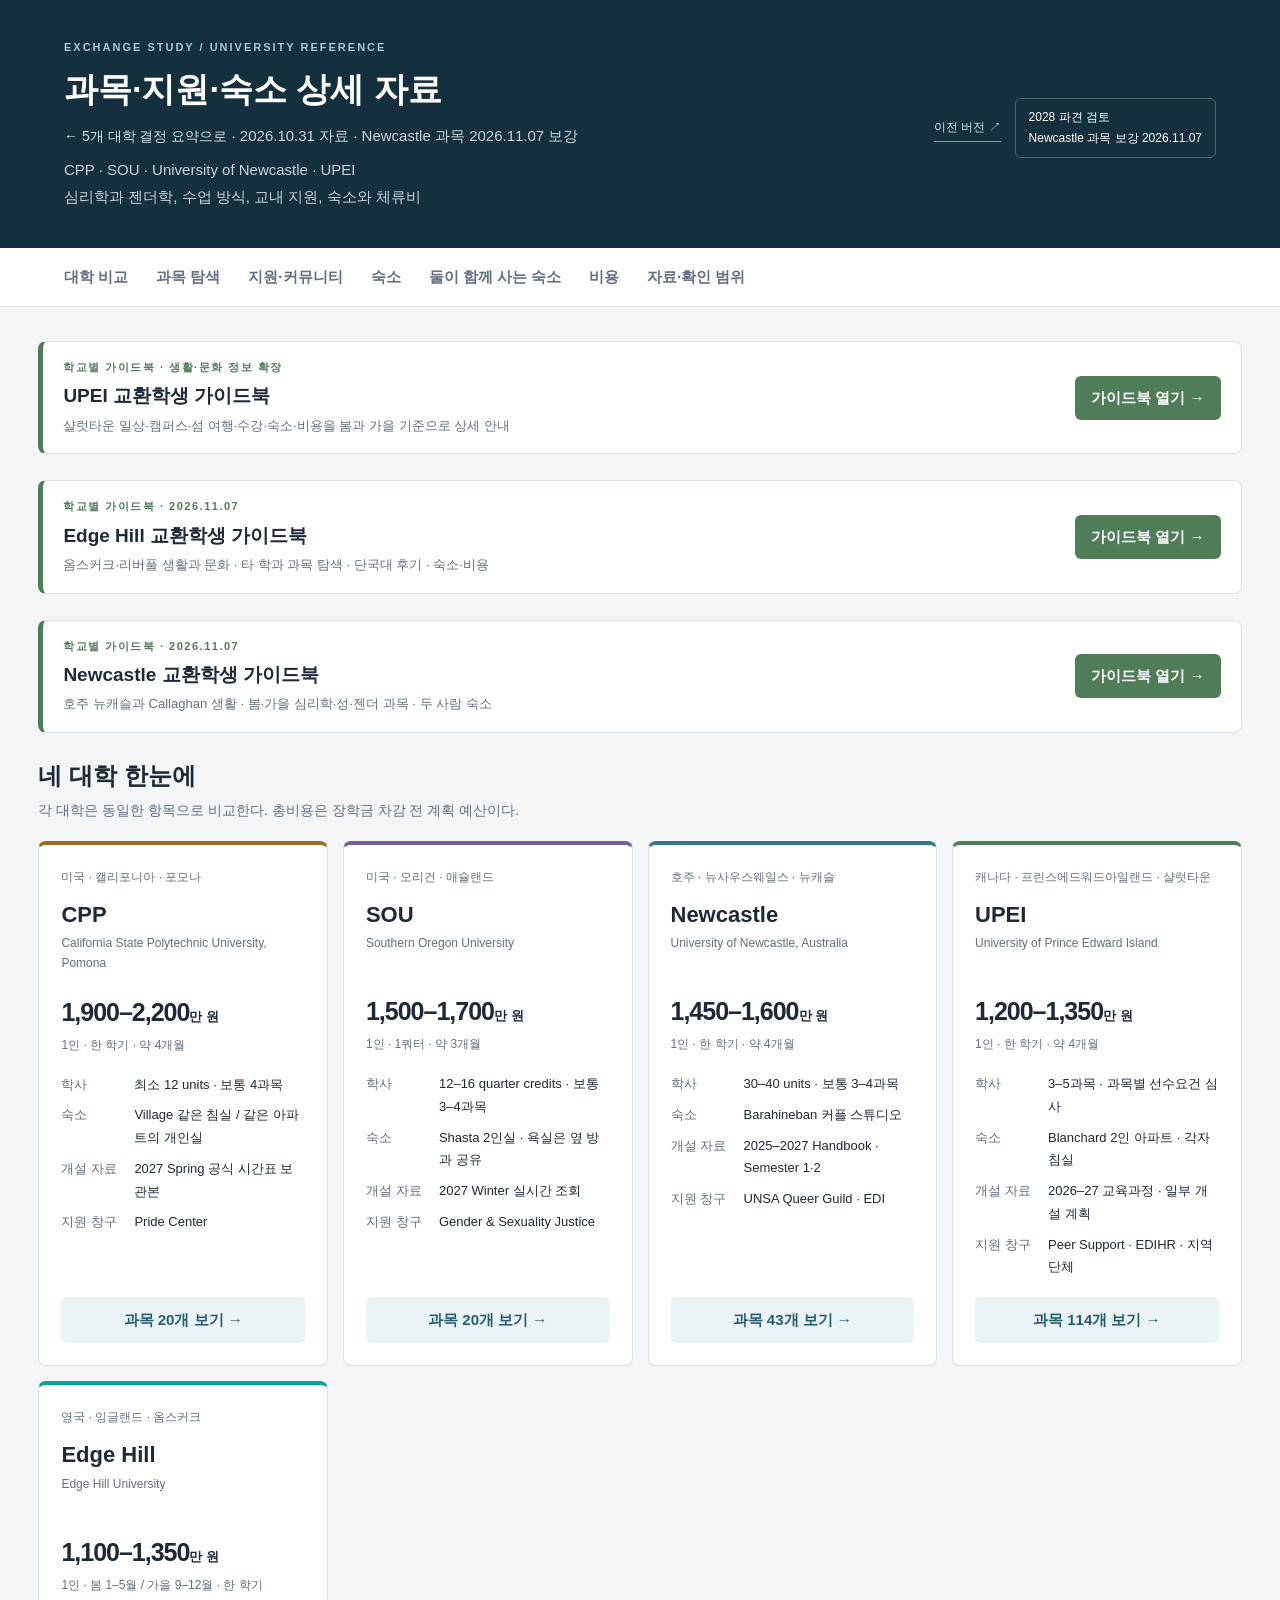
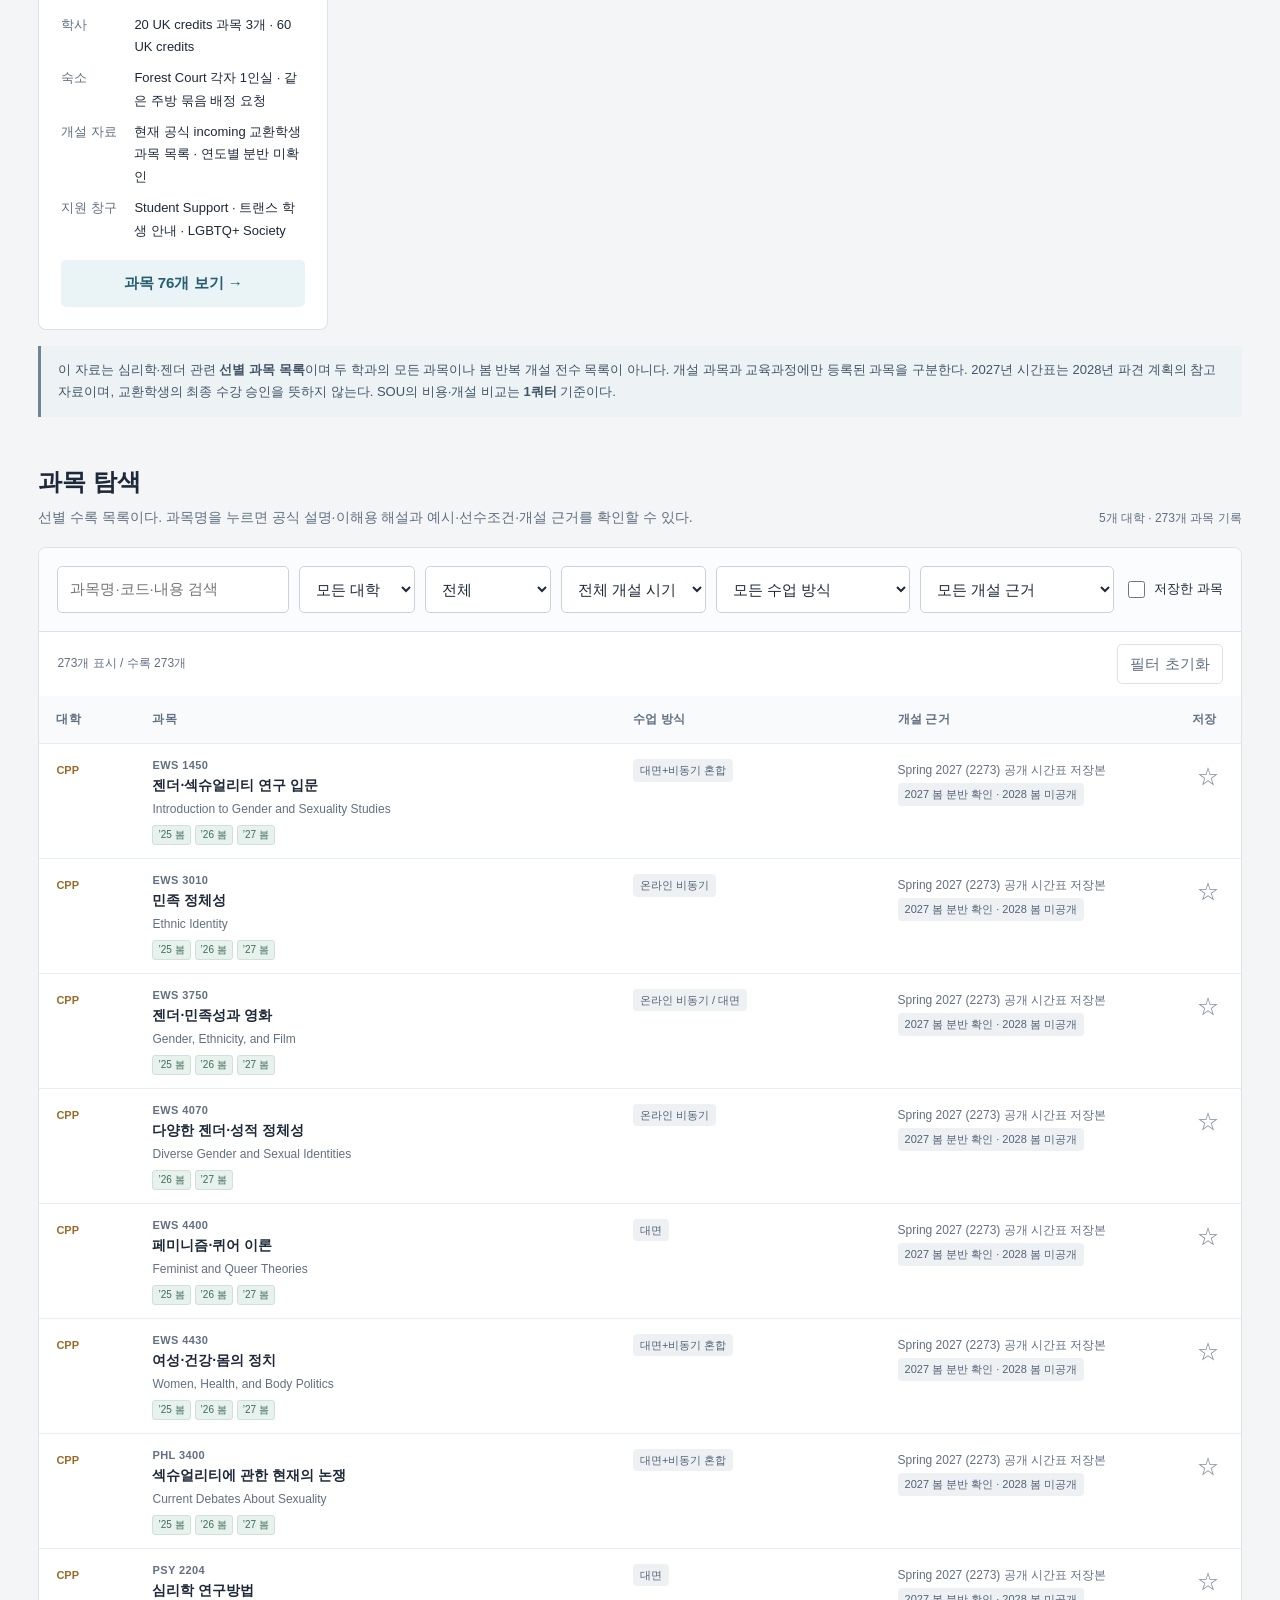
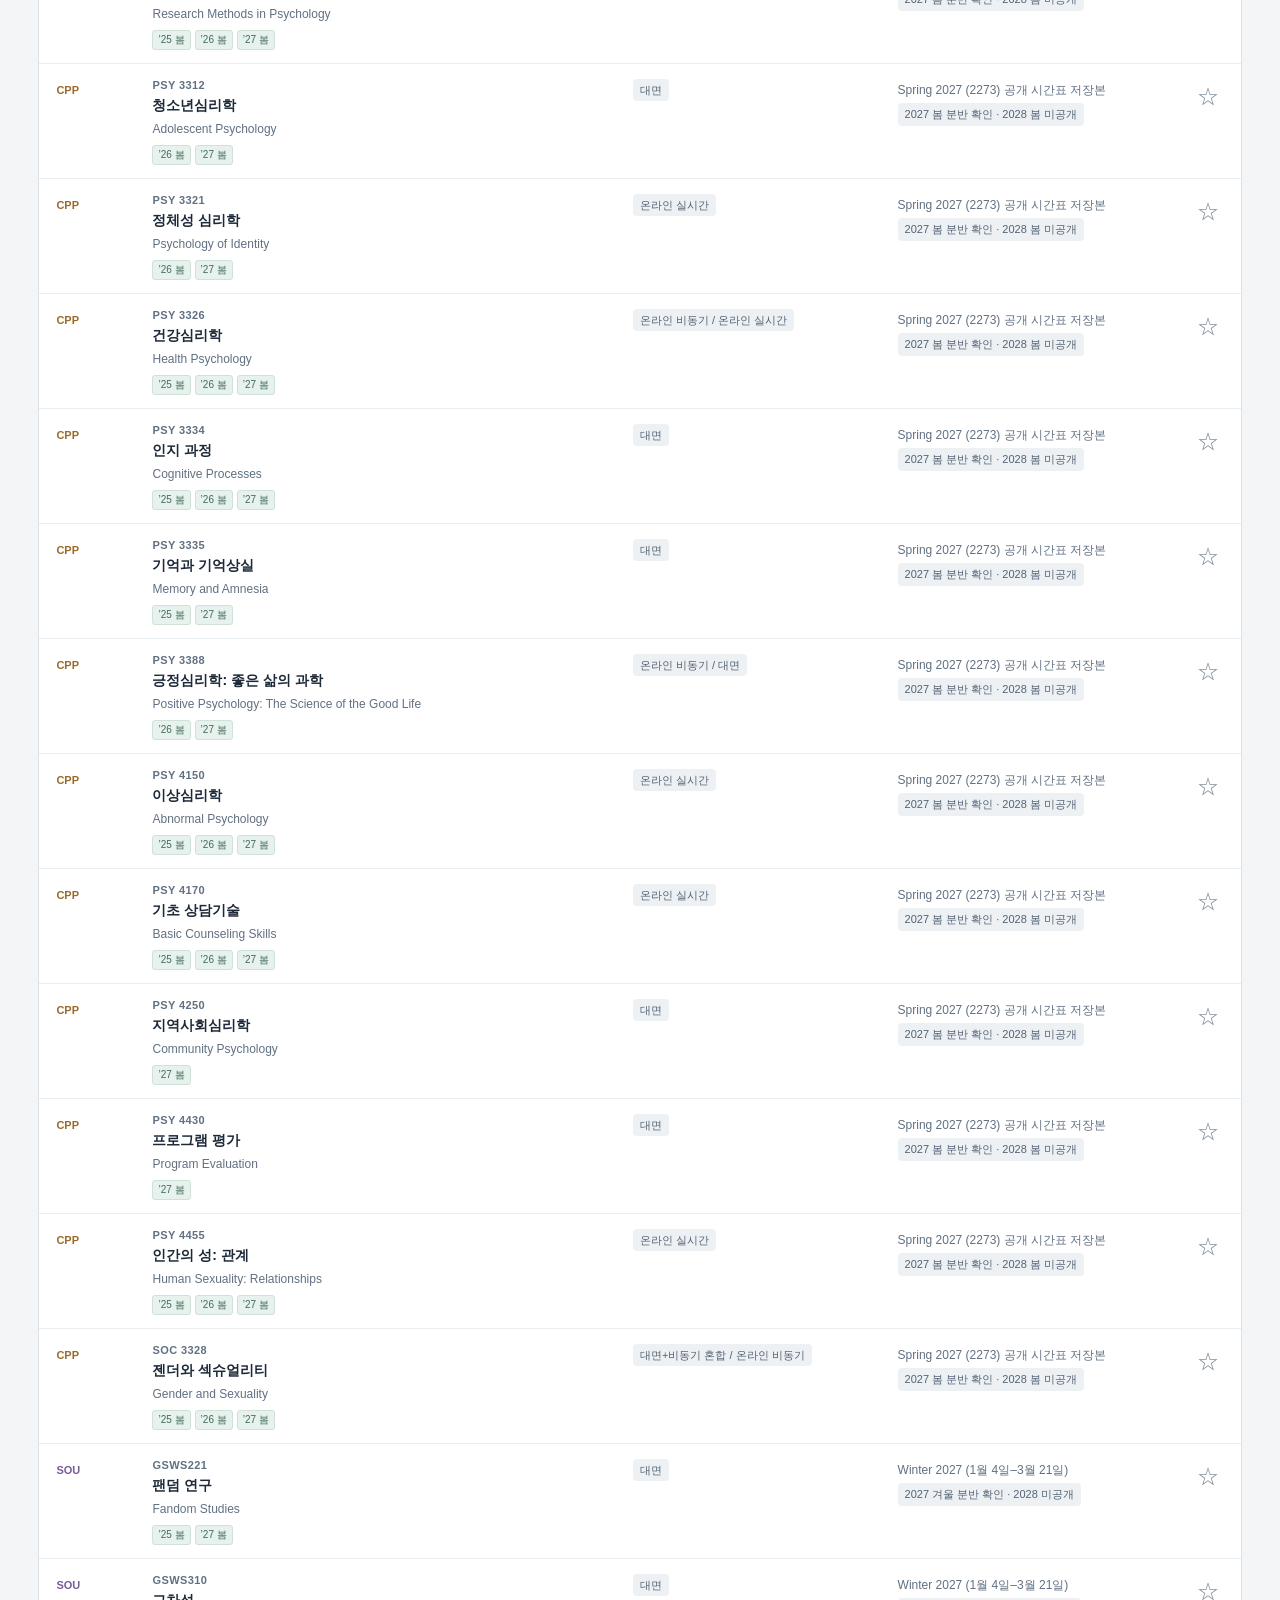
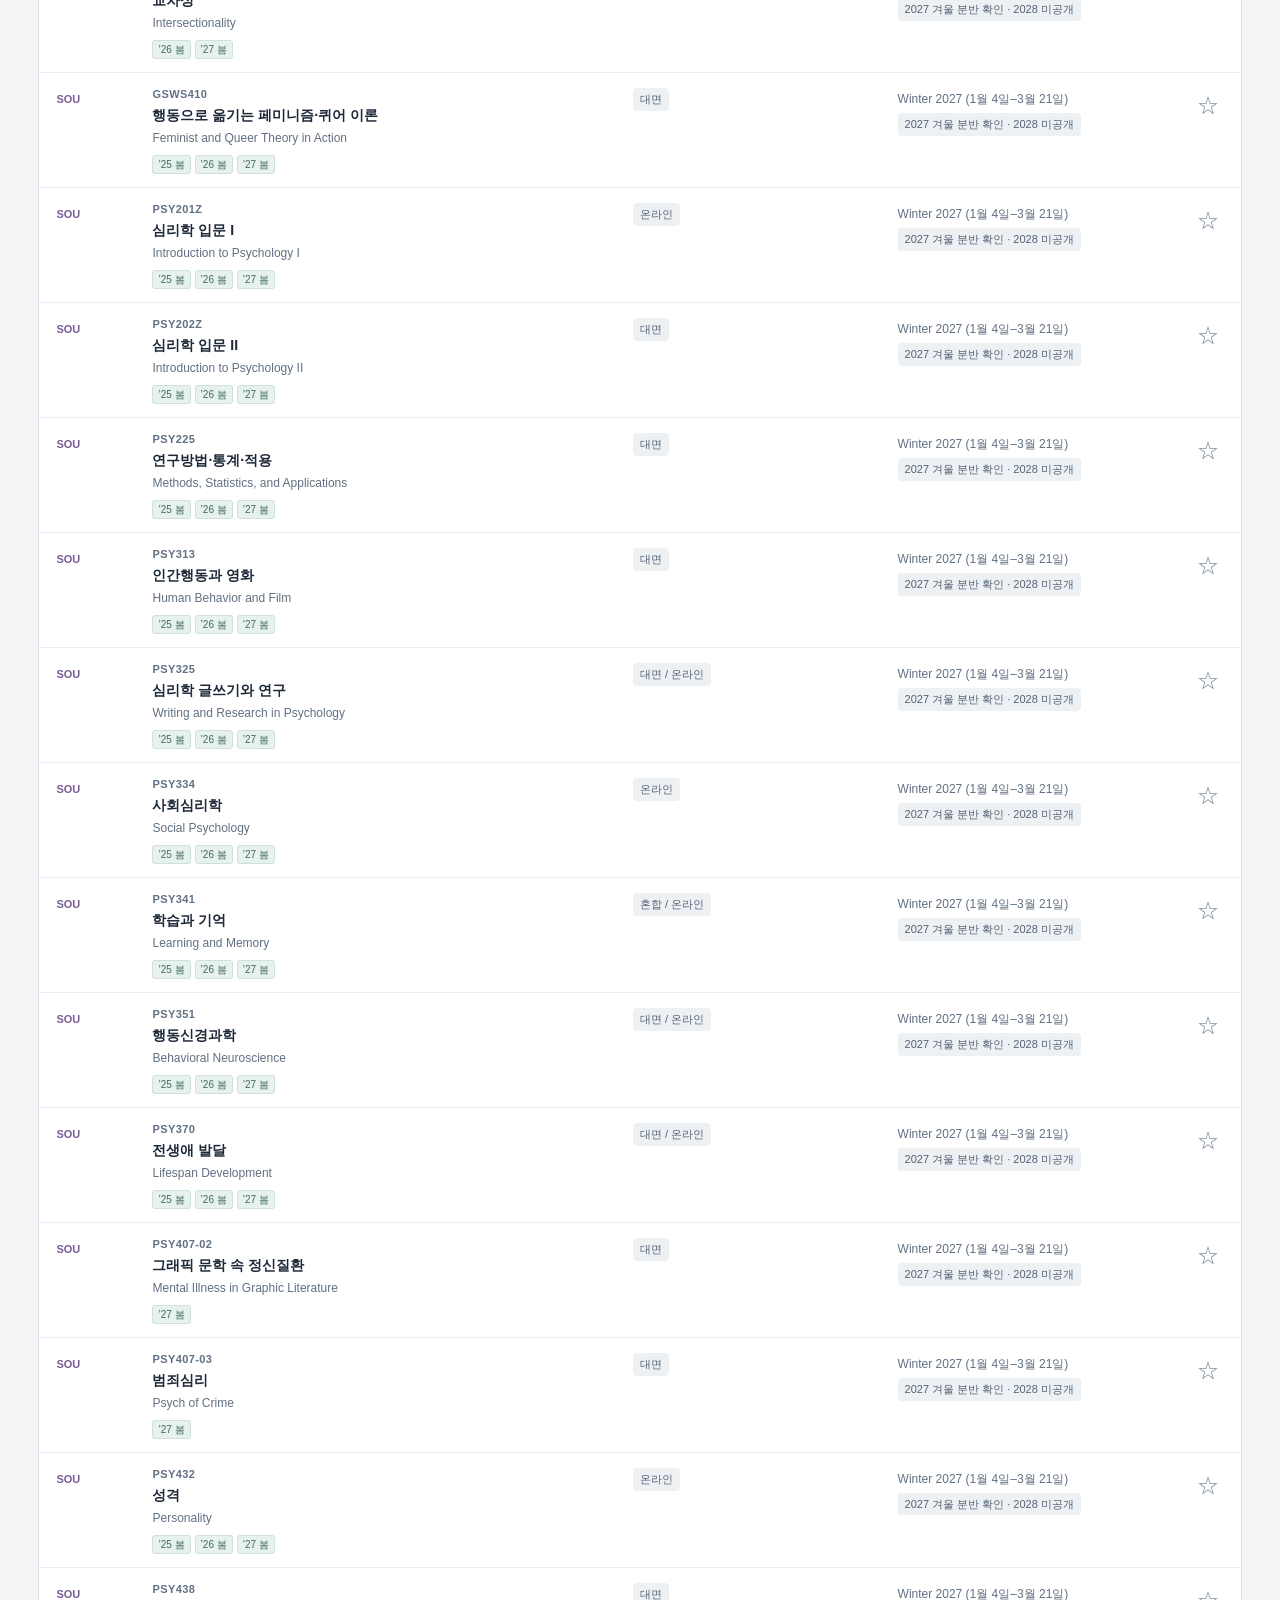
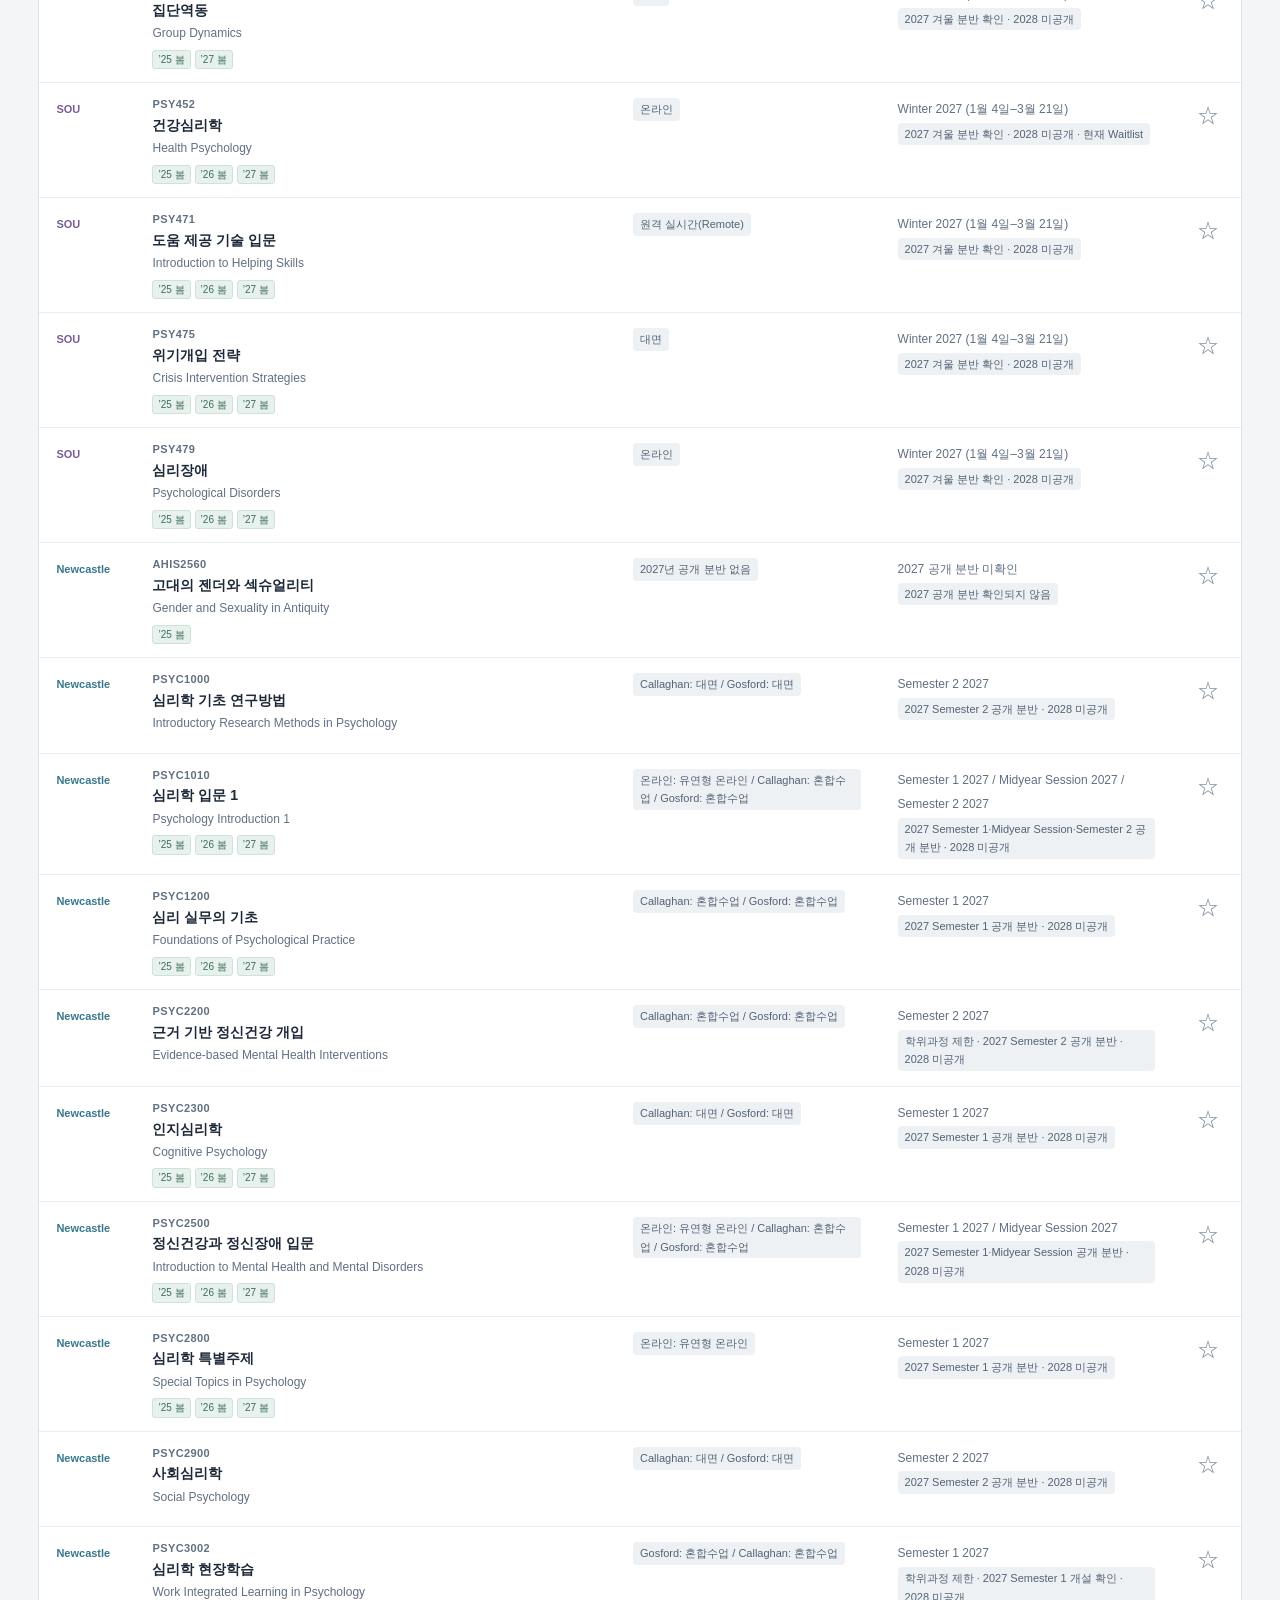
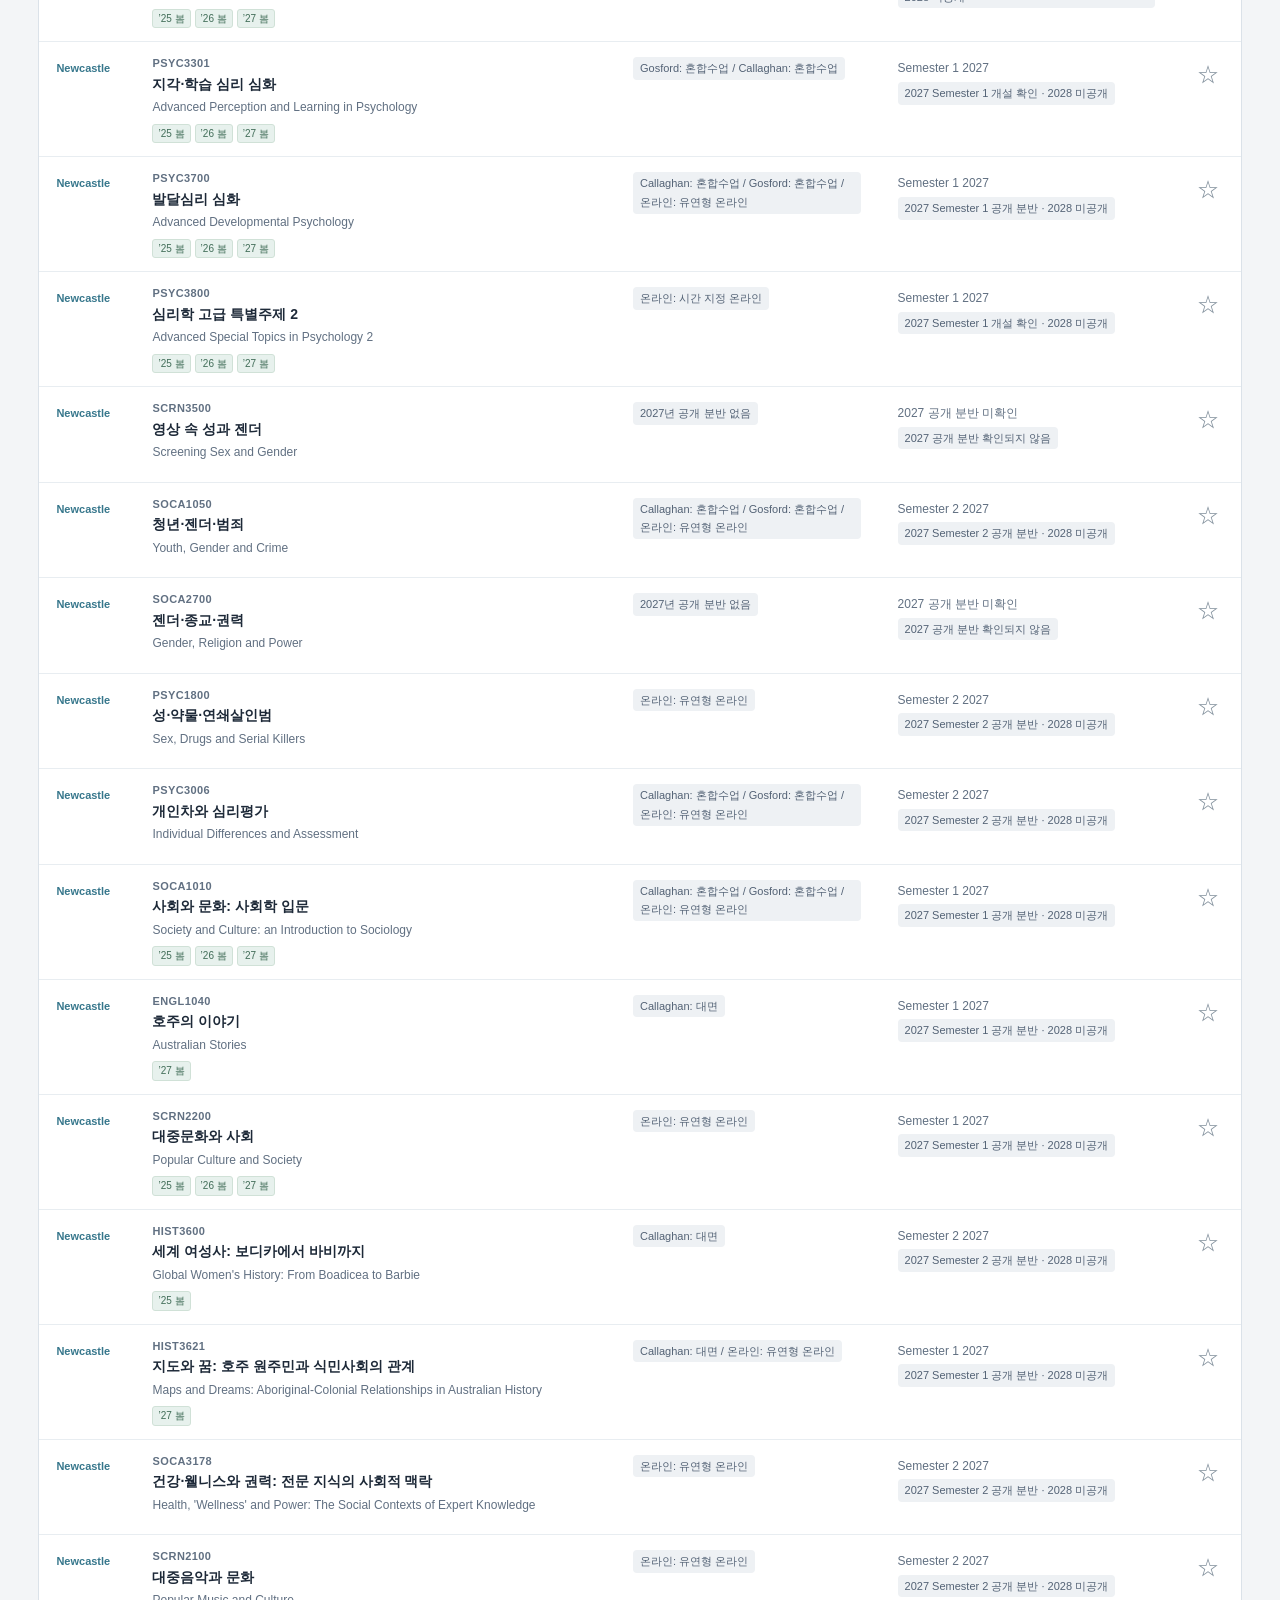
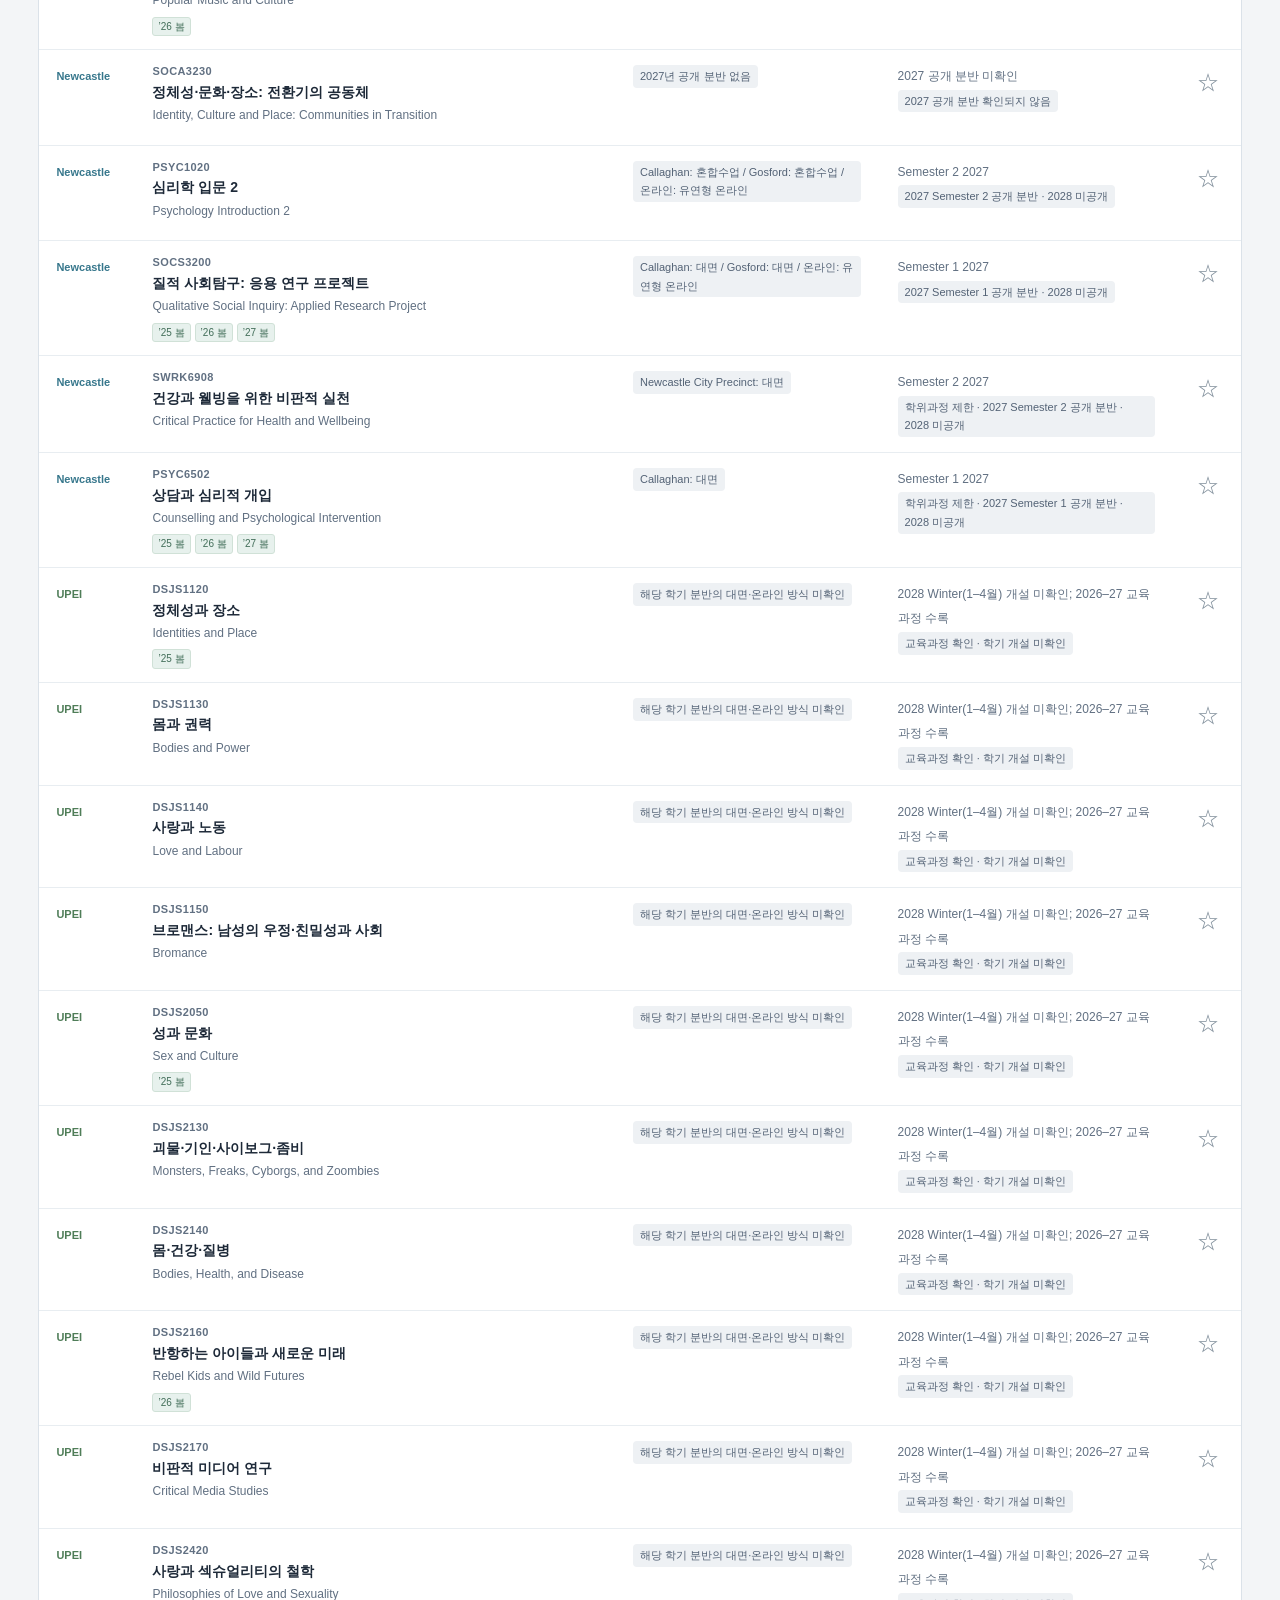
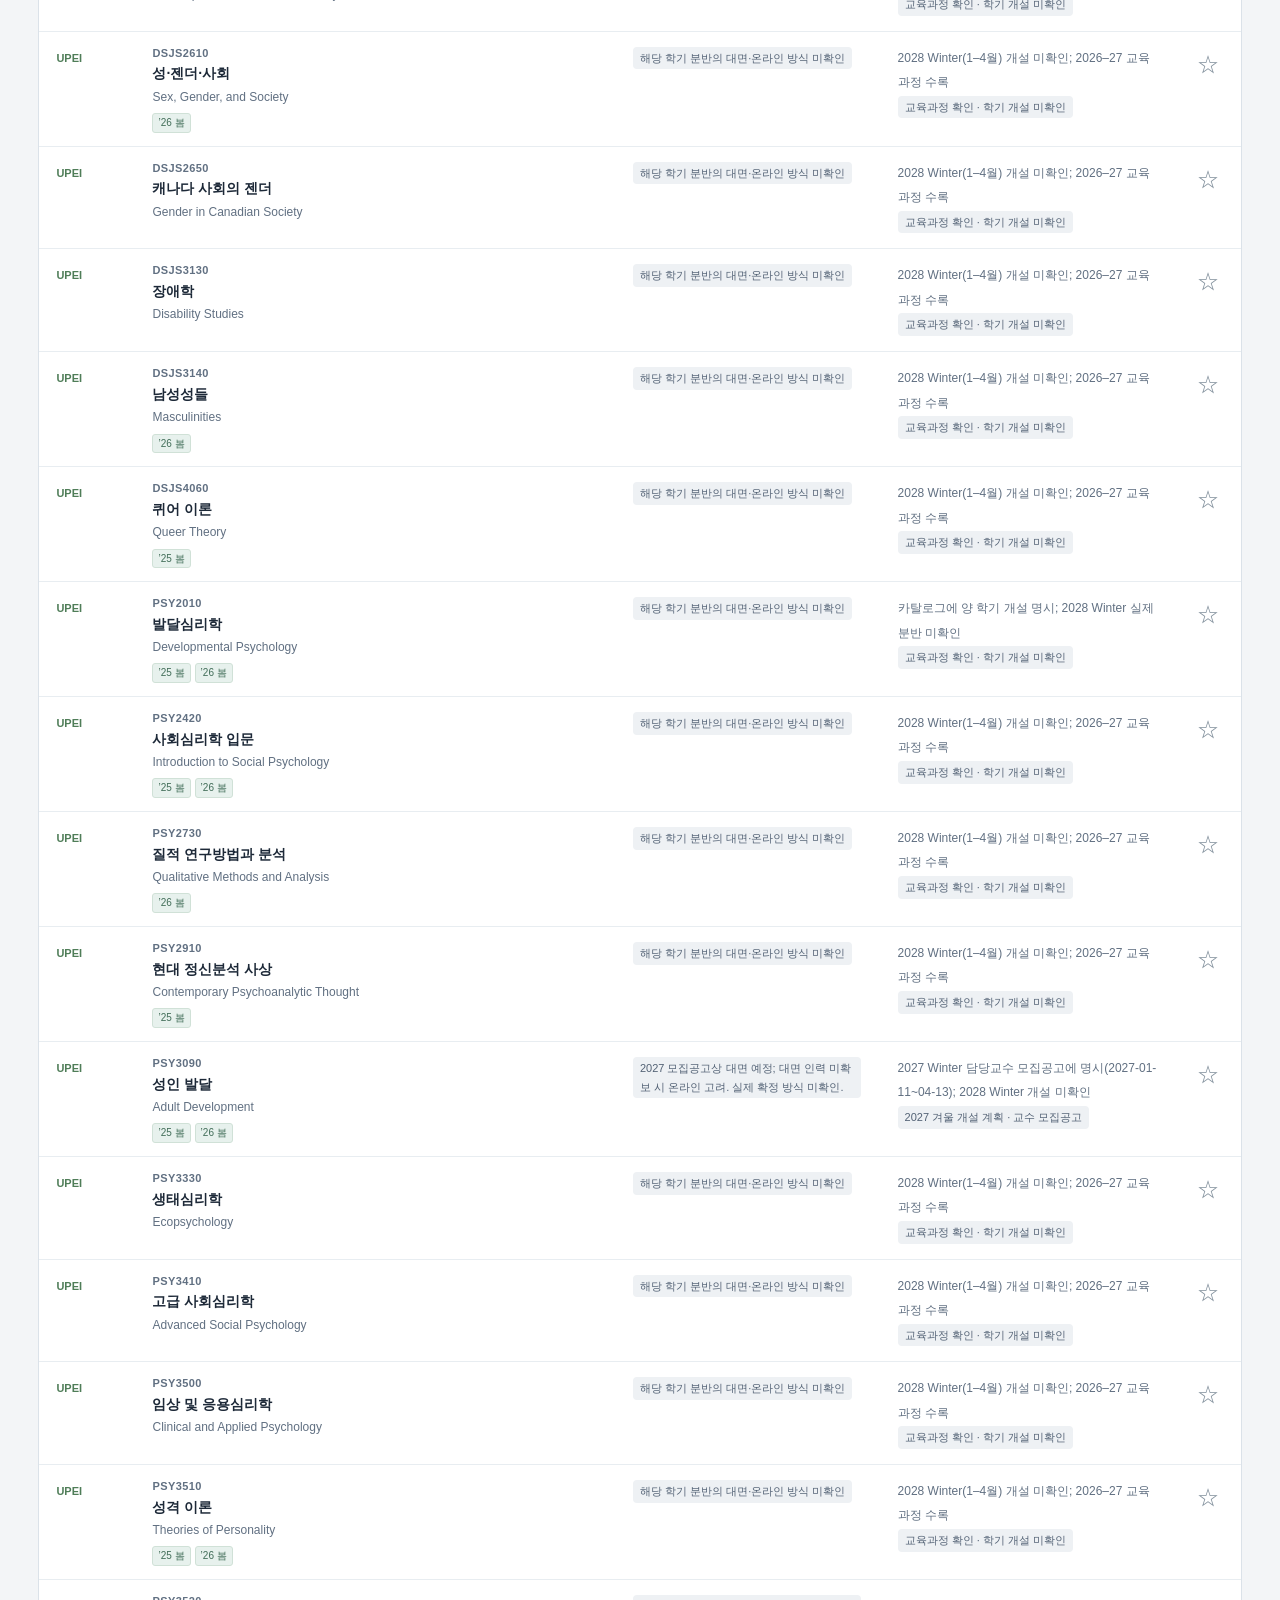
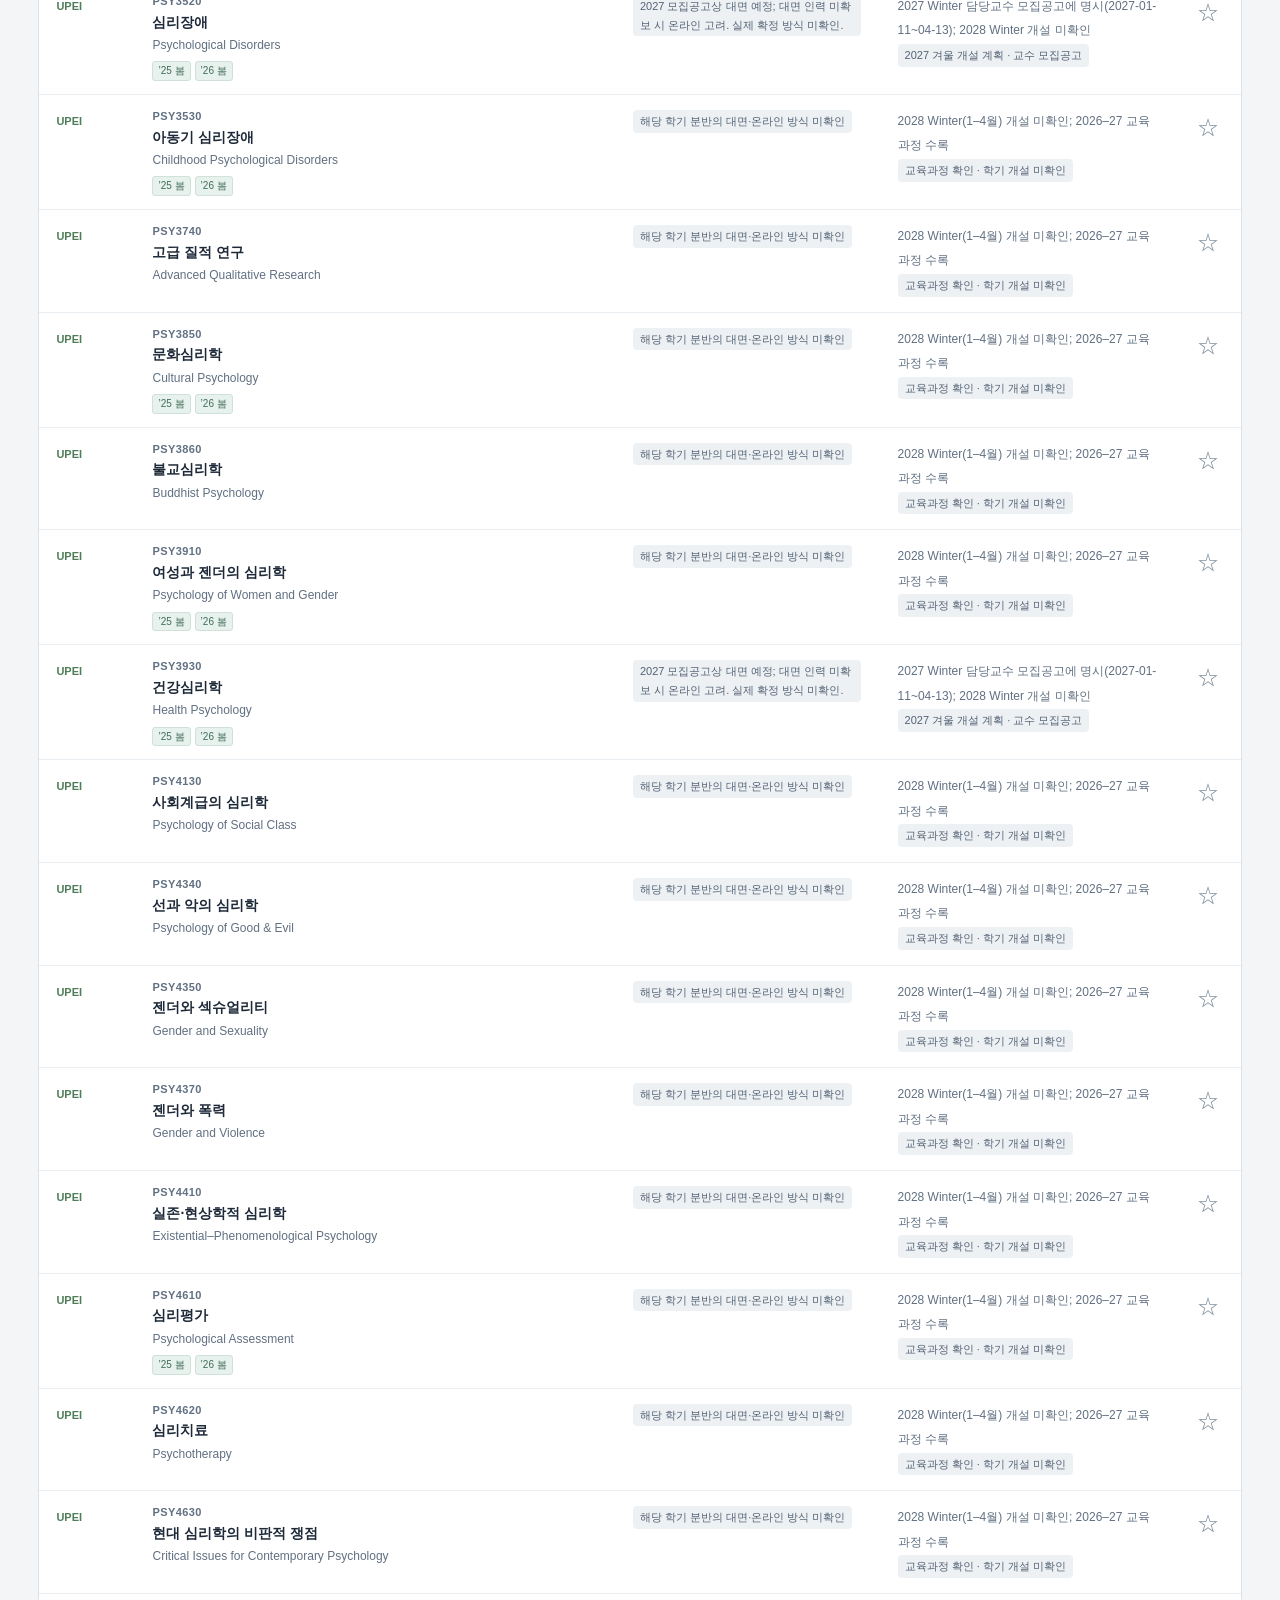
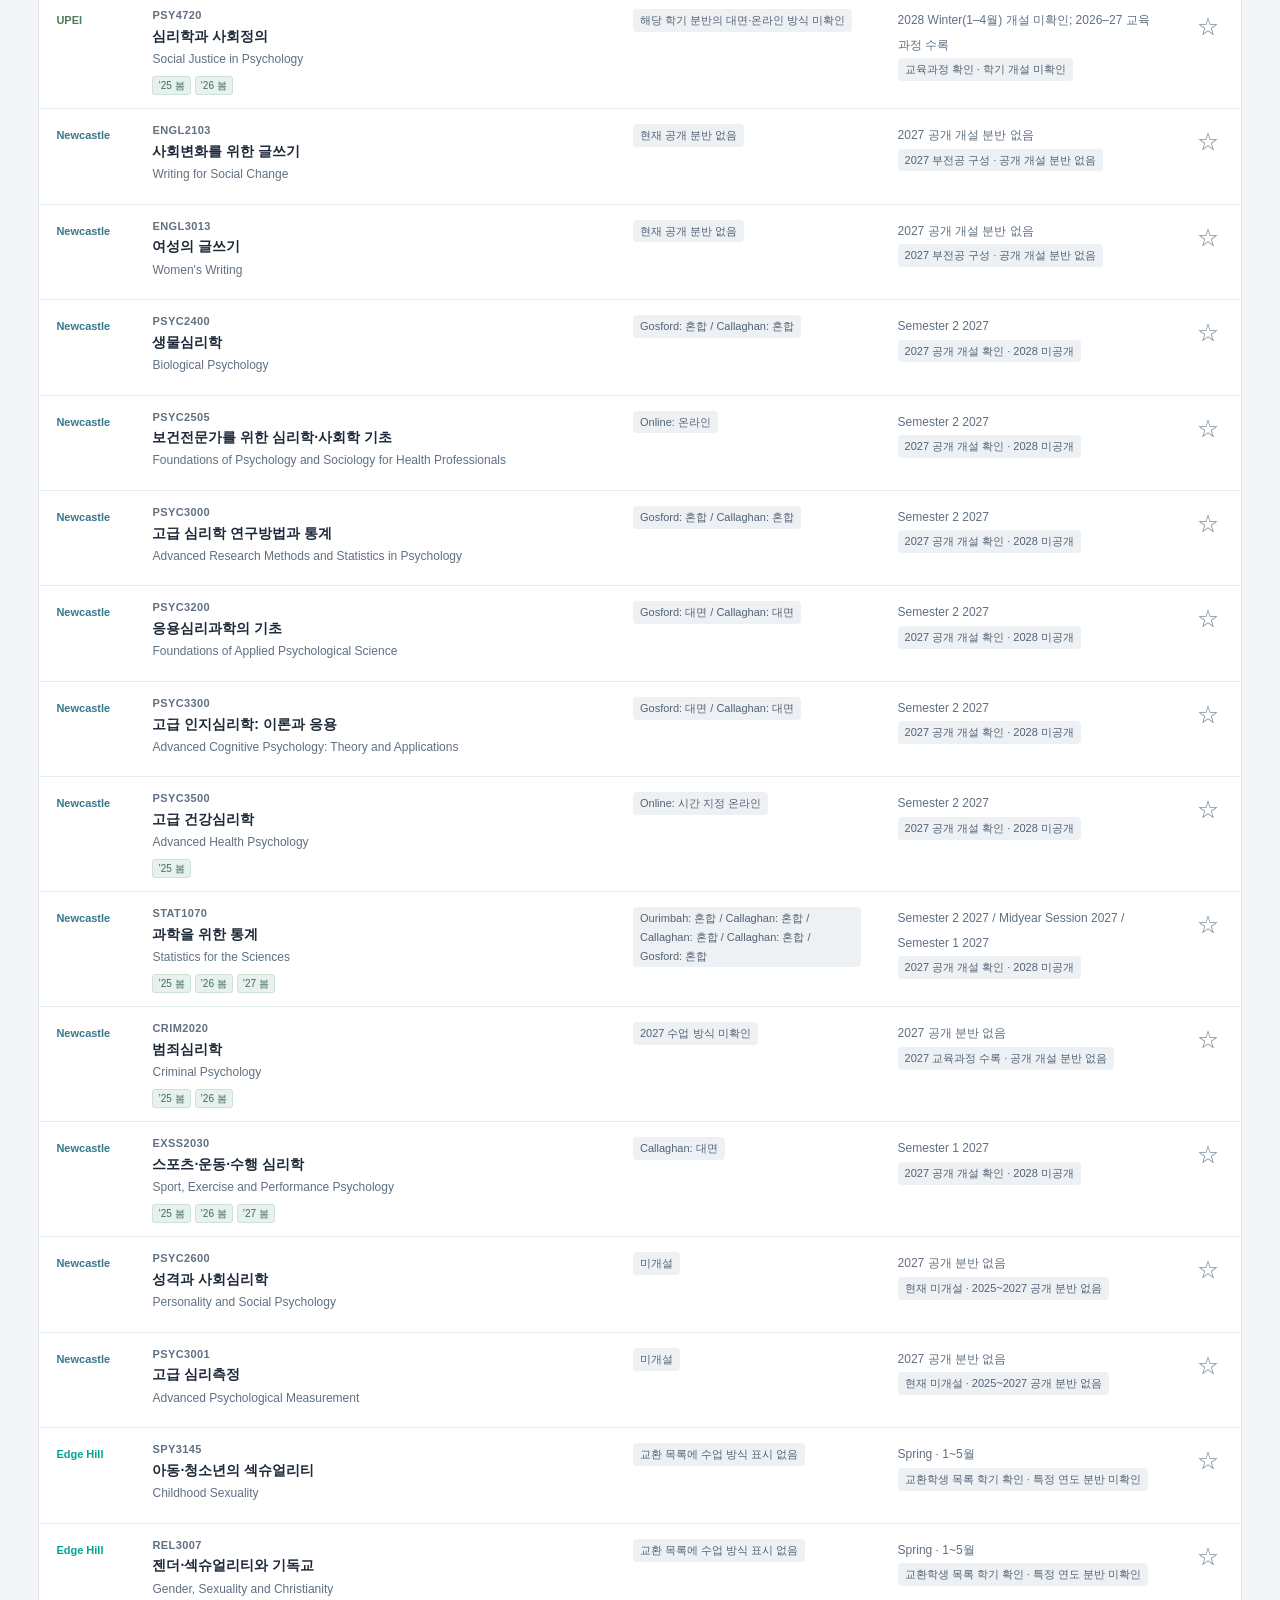
==== commit 6152b41e: "UPEI·Edge Hill·Newcastle 과목 누락 점검 및 전체 목록 동기화 UPEI PSY·DSJS 카탈로그 전체와 교차등재를 대조하고 74개 수업군을 추가한다. Edge " ====
--- a/courses.html
+++ b/courses.html
@@ -1,6 +1,6 @@
 <!doctype html><html lang="ko">
-<!-- last_requested_by: 이유찬; last_modified_by: Codex; last_modified_at: 2026-11-07T06:12:52+09:00 -->
-<head><meta charset="utf-8"><meta name="viewport" content="width=device-width,initial-scale=1"><title>과목·지원·숙소 상세 · 4개 대학</title>
+<!-- last_requested_by: 이유찬; last_modified_by: Codex; last_modified_at: 2026-11-07T07:17:28+09:00 -->
+<head><meta charset="utf-8"><meta name="viewport" content="width=device-width,initial-scale=1"><title>과목·지원·숙소 상세 · 5개 대학</title>
 <style>
 :root{--ink:#1d2938;--muted:#617082;--line:#dbe2e9;--bg:#f3f5f7;--paper:#fff;--accent:#255e73;--soft:#eaf3f5;--gold:#976121}*{box-sizing:border-box}html{scroll-behavior:smooth}body{margin:0;background:var(--bg);color:var(--ink);font:15px/1.75 'Malgun Gothic','Segoe UI',sans-serif}button,input,select{font:inherit}button,a,summary{-webkit-tap-highlight-color:transparent}button{cursor:pointer}a{color:#215e8d;text-decoration:none}a:hover{text-decoration:underline}button:focus-visible,a:focus-visible,summary:focus-visible,input:focus-visible,select:focus-visible{outline:3px solid #d5a343;outline-offset:3px}header{background:#142f3e;color:white;padding:38px max(5vw,24px) 30px}header .top{display:flex;align-items:center;justify-content:space-between;gap:20px}.eyebrow{font-size:11px;letter-spacing:2px;font-weight:700;color:#a7cad3}h1{font-size:34px;line-height:1.35;margin:10px 0}header p{color:#c8d5dd;margin:8px 0;max-width:760px}.stamp{font-size:12px;border:1px solid #526672;padding:8px 13px;border-radius:6px;white-space:nowrap}nav{position:sticky;top:0;z-index:10;background:#ffffffee;backdrop-filter:blur(12px);border-bottom:1px solid var(--line);padding:0 max(5vw,24px);display:flex;gap:28px;overflow:auto}nav a{color:var(--muted);font-weight:700;padding:16px 0;white-space:nowrap}nav a:hover{color:var(--accent);text-decoration:none}main{max-width:1390px;margin:auto;padding:34px max(3vw,24px) 80px}section{scroll-margin-top:85px;margin-bottom:48px}.sectionhead{display:flex;justify-content:space-between;align-items:end;gap:20px;margin-bottom:18px}.sectionhead h2{font-size:24px;line-height:1.4;margin:0}.sectionhead p{color:var(--muted);margin:6px 0 0;font-size:14px}.small{font-size:12px;color:var(--muted)}.grid4{display:grid;grid-template-columns:repeat(4,minmax(0,1fr));gap:15px}.school{border:1px solid var(--line);border-top:4px solid var(--school);background:white;padding:22px;border-radius:8px;display:flex;flex-direction:column}.school h3{font-size:22px;margin:8px 0 0}.school .fullname{font-size:12px;color:var(--muted);line-height:1.6;min-height:38px}.school .number{font-size:25px;font-weight:750;margin:18px 0 0;letter-spacing:-1px}.school dl{font-size:13px;margin:18px 0;display:grid;grid-template-columns:65px 1fr;gap:8px}.school dt{color:var(--muted)}.school dd{margin:0}.school button{margin-top:auto;background:var(--soft);border:0;color:var(--accent);padding:10px;border-radius:5px;font-weight:700}.panel{background:white;border:1px solid var(--line);border-radius:8px;overflow:hidden}.note{background:#edf2f5;border-left:3px solid #6e8594;padding:13px 17px;color:#425566;font-size:13px;margin:16px 0}.filters{padding:18px;display:flex;gap:10px;flex-wrap:wrap;border-bottom:1px solid var(--line);background:#fbfcfd}.filters input{flex:1;min-width:220px}.filters input,.filters select{border:1px solid #c9d2dc;border-radius:5px;padding:9px 12px;background:white;color:var(--ink)}.filters label{display:flex;align-items:center;gap:6px;font-size:13px}.filters input[type=checkbox]{min-width:0;flex:none;width:17px;height:17px}.toolbar{display:flex;align-items:center;justify-content:space-between;padding:12px 18px;gap:12px}.toolbar button,.plain{background:white;border:1px solid var(--line);border-radius:5px;padding:6px 12px;color:var(--muted)}.tablewrap{overflow-x:auto}table{width:100%;border-collapse:collapse;text-align:left}th{font-size:12px;letter-spacing:.2px;color:var(--muted);background:#f8fafb;font-weight:700}th,td{padding:13px 17px;border-bottom:1px solid #e8edf1;vertical-align:top}td{font-size:14px}tr:last-child td{border-bottom:0}.coursebtn{border:0;background:transparent;padding:0;text-align:left;color:var(--ink);font-weight:700;line-height:1.6}.coursebtn:hover{color:#176584;text-decoration:underline}.code{font-size:11px;color:var(--muted);display:block;letter-spacing:.4px}.titleEn{font-size:12px;color:var(--muted);font-weight:400}.chip{display:inline-block;border-radius:4px;padding:2px 7px;font-size:11px;line-height:1.7;background:#eef1f4;color:#536275;margin:2px 3px 2px 0;white-space:normal}.chip.green{background:#e7f3ec;color:#306448}.chip.blue{background:#e9f0fa;color:#335e8b}.chip.gold{background:#fcf1dd;color:#805b27}.schooltag{font-size:11px;font-weight:800;color:var(--school);white-space:nowrap}.star{border:0;background:none;color:#83919d;font-size:22px;padding:1px 5px}.star.on{color:#ae7823}.empty{text-align:center;padding:50px;color:var(--muted)}.tabbar{display:flex;gap:8px;flex-wrap:wrap;margin-bottom:18px}.tabbar button{border:1px solid #cad5de;background:white;border-radius:5px;padding:9px 20px;font-weight:700;color:var(--muted)}.tabbar button.active{background:var(--accent);color:white;border-color:var(--accent)}.resources{display:grid;grid-template-columns:repeat(2,minmax(0,1fr));gap:12px}.resource{background:white;border:1px solid var(--line);border-radius:7px;align-self:start}.resource summary{cursor:pointer;padding:18px;list-style:none;display:flex;gap:12px;align-items:start}.resource summary:after{content:'＋';margin-left:auto;color:#778999}.resource[open] summary:after{content:'−'}.resource summary h3{font-size:15px;margin:1px 0}.resource summary .small{display:block}.resource .detail{padding:0 18px 20px;font-size:14px}.resource .detail p{margin:10px 0}.resource .detail dt{color:var(--muted);font-size:12px;margin-top:12px}.resource .detail dd{margin:2px 0;white-space:pre-line}.twocol{display:grid;grid-template-columns:1fr 1fr;gap:16px}.box{background:white;border:1px solid var(--line);border-radius:8px;padding:22px}.box h3{margin:0 0 12px;font-size:18px}.box p{font-size:14px;margin:9px 0}.box ul{padding-left:20px;font-size:14px}.money{font-size:19px;font-weight:750;font-variant-numeric:tabular-nums}.seg{display:flex;border:1px solid #cad5de;border-radius:5px;overflow:hidden}.seg button{background:white;border:0;padding:7px 14px;font-size:13px;color:var(--muted)}.seg button.active{background:#255e73;color:white}.sourcegroup{margin:12px 0;padding:18px;background:white;border:1px solid var(--line);border-radius:6px}.sourcegroup summary{font-weight:700;cursor:pointer}.sourcegroup ul{padding-left:20px;font-size:13px}.sourcegroup li{margin:7px 0;overflow-wrap:anywhere}.footer{border-top:1px solid var(--line);padding-top:20px;font-size:12px;color:var(--muted)}dialog{width:min(820px,calc(100vw - 32px));max-height:90vh;border:0;border-radius:12px;padding:0;color:var(--ink);box-shadow:0 25px 90px #0b213c44}dialog::backdrop{background:#152c3e88;backdrop-filter:blur(3px)}.modalhead{position:sticky;top:0;background:white;border-bottom:1px solid var(--line);padding:23px 28px;z-index:1;display:flex;gap:18px;align-items:start}.modalhead h2{font-size:23px;line-height:1.45;margin:5px 0}.close{margin-left:auto;background:#eef2f5;border:0;border-radius:50%;width:36px;height:36px;font-size:22px;flex:none}.modalbody{padding:22px 28px 30px}.modalbody h3{font-size:14px;color:#355165;margin:22px 0 7px}.modalbody p{margin:6px 0;white-space:pre-line}.facts{display:grid;grid-template-columns:1fr 1fr;gap:10px;margin-bottom:20px}.fact{background:#f3f6f8;padding:12px 14px;border-radius:5px;font-size:13px}.fact b{display:block;color:var(--muted);font-size:11px;margin-bottom:4px}.modalbody ul{padding-left:20px}.modalbody a{overflow-wrap:anywhere}.allopen{font-size:12px}.statusline{margin-bottom:16px}.mobilehide{display:table-cell}@media(max-width:1000px){.grid4{grid-template-columns:1fr 1fr}.school .fullname{min-height:0}}@media(max-width:650px){header{padding:27px 20px}header .top{display:block}.stamp{display:inline-block;margin-top:10px}h1{font-size:27px}nav{padding:0 20px;gap:22px}main{padding:25px 16px 60px}.grid4{gap:10px}.school{padding:16px}.school h3{font-size:19px}.school .number{font-size:21px}.school dl{display:block}.school dt{margin-top:7px}.resources,.twocol{grid-template-columns:1fr}.sectionhead{align-items:start}.sectionhead h2{font-size:22px}.filters{padding:12px}.filters select{min-width:40%;flex:1}.filters input{min-width:100%}.mobilehide{display:none}th,td{padding:12px 10px}.facts{grid-template-columns:1fr}.modalhead,.modalbody{padding:18px}.school .fullname{font-size:11px}.money{font-size:16px}.toolbar{flex-wrap:wrap}}@media print{nav,.filters,.toolbar,.tabbar,.star,button{display:none!important}body{background:white;font-size:11px}header{color:black;background:white;padding:0}header p,.eyebrow{color:#444}main{padding:10px}.grid4{grid-template-columns:1fr 1fr}.resource{break-inside:avoid}.resources{display:block}.resource .detail{display:block}.tablewrap{overflow:visible}section{margin-bottom:25px}dialog[open]{position:static;max-height:none;width:100%;box-shadow:none}.stamp{border:0}}
 .understanding{background:#f2f6f5;border:1px solid #d8e4df;border-radius:8px;padding:20px;margin:24px 0}.exlabel{font-size:11px;font-weight:800;letter-spacing:.5px;color:#497564}.understanding h3{font-size:17px;margin:8px 0 10px}.example{background:white;border:1px solid #dbe5e0;border-radius:6px;margin-top:10px}.example summary{cursor:pointer;font-size:14px;font-weight:700;padding:13px 15px;line-height:1.65;list-style:none}.example summary:after{content:'＋';float:right;color:#6e8c7e}.example[open] summary:after{content:'−'}.example>div{padding:0 15px 16px;font-size:14px}.example b{font-size:11px;color:#618172;display:block;margin-top:8px}.exnumber{font-size:11px;color:#648b77;margin-right:10px;font-weight:800}.modalbody .sourcegroup{padding:12px}.modalbody .sourcegroup p{white-space:pre-line}@media(max-width:650px){.understanding{padding:13px}.example summary{padding:12px}.example>div{padding:0 12px 13px}}
@@ -9,14 +9,14 @@
 <header><div class="top"><div><div class="eyebrow">EXCHANGE STUDY / UNIVERSITY REFERENCE</div><h1>과목·지원·숙소 상세 자료</h1><p style="margin:6px 0 0"><a href="index.html" style="color:#cfe3ea;font-size:14px">← 5개 대학 결정 요약으로</a> · 2026.10.31 자료 · Newcastle 과목 2026.11.07 보강</p><p>CPP · SOU · University of Newcastle · UPEI<br>심리학과 젠더학, 수업 방식, 교내 지원, 숙소와 체류비</p></div><div class="headeractions"><a class="previous" href="previous.html">이전 버전 ↗</a><div class="stamp">2028 파견 검토<br>Newcastle 과목 보강 2026.11.07</div></div></div></header>
 <nav aria-label="내용 이동"><a href="#overview">대학 비교</a><a href="#courses">과목 탐색</a><a href="#support">지원·커뮤니티</a><a href="#housing">숙소</a><a href="housing.html">둘이 함께 사는 숙소</a><a href="#budget">비용</a><a href="#sources">자료·확인 범위</a></nav>
 <main><a class="guidebanner" href="upei.html"><span class="gb-text"><span class="gb-eyebrow">학교별 가이드북 · 생활·문화 정보 확장</span><b>UPEI 교환학생 가이드북</b><span class="gb-desc">샬럿타운 일상·캠퍼스·섬 여행·수강·숙소·비용을 봄과 가을 기준으로 상세 안내</span></span><span class="gb-go">가이드북 열기 →</span></a><a class="guidebanner" href="edgehill.html"><span class="gb-text"><span class="gb-eyebrow">학교별 가이드북 · 2026.11.07</span><b>Edge Hill 교환학생 가이드북</b><span class="gb-desc">옴스커크·리버풀 생활과 문화 · 타 학과 과목 탐색 · 단국대 후기 · 숙소·비용</span></span><span class="gb-go">가이드북 열기 →</span></a><a class="guidebanner" href="newcastle.html"><span class="gb-text"><span class="gb-eyebrow">학교별 가이드북 · 2026.11.07</span><b>Newcastle 교환학생 가이드북</b><span class="gb-desc">호주 뉴캐슬과 Callaghan 생활 · 봄·가을 심리학·성·젠더 과목 · 두 사람 숙소</span></span><span class="gb-go">가이드북 열기 →</span></a><section id="overview"><div class="sectionhead"><div><h2>네 대학 한눈에</h2><p>각 대학은 동일한 항목으로 비교한다. 총비용은 장학금 차감 전 계획 예산이다.</p></div></div><div class="grid4" id="schoolcards"></div><div class="note">이 자료는 심리학·젠더 관련 <b>선별 과목 목록</b>이며 두 학과의 모든 과목이나 봄 반복 개설 전수 목록이 아니다. 개설 과목과 교육과정에만 등록된 과목을 구분한다. 2027년 시간표는 2028년 파견 계획의 참고자료이며, 교환학생의 최종 수강 승인을 뜻하지 않는다. SOU의 비용·개설 비교는 <b>1쿼터</b> 기준이다.</div></section>
-<section id="courses"><div class="sectionhead"><div><h2>과목 탐색</h2><p>선별 수록 목록이다. 과목명을 누르면 공식 설명·이해용 해설과 예시·선수조건·개설 근거를 확인할 수 있다.</p></div><span class="small" id="totalcount"></span></div><div class="panel"><div class="filters"><input id="search" type="search" aria-label="과목 검색" placeholder="과목명·코드·내용 검색"><select id="schoolfilter" aria-label="학교"><option value="all">모든 대학</option></select><select id="areafilter" aria-label="분야"><option value="all">전체</option><option value="gender">젠더 관련</option><option value="psych">심리학 관련</option><option value="other">기타</option></select><select id="seasonfilter" aria-label="개설 계절"><option value="all">전체 개설 시기</option><option value="spring">봄 개설</option><option value="summer">여름 개설</option><option value="fall">가을 개설</option></select><select id="modefilter" aria-label="수업 방식"><option value="all">모든 수업 방식</option><option value="campus">대면·캠퍼스 분반 있음</option><option value="hybrid">혼합수업 있음</option><option value="online">온라인 분반 있음</option><option value="unknown">방식 미확인</option></select><select id="offeringfilter" aria-label="개설 근거"><option value="all">모든 개설 근거</option><option value="confirmed">해당 시기 개설 확인 (2027)</option><option value="planned">개설 계획만 확인</option><option value="catalog">교육과정만 확인</option><option value="other">다른 학기·미개설</option></select><label><input type="checkbox" id="starfilter">저장한 과목</label></div><div class="toolbar"><span class="small" id="resultcount" aria-live="polite"></span><button id="resetfilters">필터 초기화</button></div><div class="tablewrap"><table><thead><tr><th style="width:8%">대학</th><th style="width:40%">과목</th><th>수업 방식</th><th class="mobilehide">개설 근거</th><th style="width:5%">저장</th></tr></thead><tbody id="courserows"></tbody></table></div></div><p class="small">‘전체’는 이 대시보드의 수록 과목 전체이며 대학·학과의 전체 개설 목록이 아니다. PSY·PSYC 과목은 모두 심리학 관련으로 분류한다. 젠더를 직접 다루는 과목은 두 분야에 중복 표시될 수 있고, 기타는 두 분류에 해당하지 않는 수록 과목이다. 대면·온라인 분반이 함께 있는 과목은 양쪽 필터에 표시된다. ‘캠퍼스 개설’은 모든 수업 요소가 대면이라는 뜻이 아니다. 별표 저장은 이 브라우저에만 보관된다.</p><details class="sourcegroup"><summary>계절 필터와 연도 배지의 기준</summary><p>계절 필터는 2025–2027년 공식 개설 기록이 한 번 이상 확인된 과목을 표시한다. 매년 반복 개설 또는 2028년 개설을 뜻하지 않는다. 배지가 없으면 개설 근거를 확보하지 못했다는 뜻이며, 미개설을 의미하지 않는다.</p><ul><li>CPP: Spring → 봄 / Summer → 여름 / Fall → 가을</li><li>SOU: Winter·Spring → 봄(상반기 파견) / Summer → 여름 / Fall → 가을. 두 쿼터의 기록은 구분하며 체류비는 1쿼터 기준이다.</li><li>UPEI: Winter → 봄 / Summer → 여름 / Fall → 가을</li><li>Newcastle: Semester 1 → 봄 / Midyear·Summer → 여름 / Semester 2 → 가을. 호주의 실제 계절이 아닌 한국 파견 시기 기준이다.</li></ul><p>교수 채용공고의 개설 계획은 배지와 계절 필터에서 제외한다. 공식 시간표·연도별 개설표·날짜 있는 분반 기록을 근거로 한다. 상세창에서 연도·원래 학기명·원문 링크를 확인할 수 있다.</p></details><div id="accessnotes"></div></section>
+<section id="courses"><div class="sectionhead"><div><h2>과목 탐색</h2><p>선별 수록 목록이다. 과목명을 누르면 공식 설명·이해용 해설과 예시·선수조건·개설 근거를 확인할 수 있다.</p></div><span class="small" id="totalcount"></span></div><div class="panel"><div class="filters"><input id="search" type="search" aria-label="과목 검색" placeholder="과목명·코드·내용 검색"><select id="schoolfilter" aria-label="학교"><option value="all">모든 대학</option></select><select id="areafilter" aria-label="분야"><option value="all">전체</option><option value="gender">젠더 관련</option><option value="psych">심리학 관련</option><option value="other">기타</option></select><select id="seasonfilter" aria-label="개설 계절"><option value="all">전체 개설 시기</option><option value="spring">봄 개설</option><option value="summer">여름 개설</option><option value="fall">가을 개설</option></select><select id="modefilter" aria-label="수업 방식"><option value="all">모든 수업 방식</option><option value="campus">대면·캠퍼스 분반 있음</option><option value="hybrid">혼합수업 있음</option><option value="online">온라인 분반 있음</option><option value="unknown">방식 미확인</option></select><select id="offeringfilter" aria-label="개설 근거"><option value="all">모든 개설 근거</option><option value="confirmed">연도별 개설 기록 확인</option><option value="planned">개설 계획만 확인</option><option value="catalogue">교환 목록 학기 확인</option><option value="catalog">교육과정만 확인</option><option value="other">다른 학기·미개설</option></select><label><input type="checkbox" id="starfilter">저장한 과목</label></div><div class="toolbar"><span class="small" id="resultcount" aria-live="polite"></span><button id="resetfilters">필터 초기화</button></div><div class="tablewrap"><table><thead><tr><th style="width:8%">대학</th><th style="width:40%">과목</th><th>수업 방식</th><th class="mobilehide">개설 근거</th><th style="width:5%">저장</th></tr></thead><tbody id="courserows"></tbody></table></div></div><p class="small">‘전체’는 이 대시보드의 수록 과목 전체이며 대학·학과의 전체 개설 목록이 아니다. PSY·PSYC 과목은 모두 심리학 관련으로 분류한다. 젠더를 직접 다루는 과목은 두 분야에 중복 표시될 수 있고, 기타는 두 분류에 해당하지 않는 수록 과목이다. 대면·온라인 분반이 함께 있는 과목은 양쪽 필터에 표시된다. ‘캠퍼스 개설’은 모든 수업 요소가 대면이라는 뜻이 아니다. 별표 저장은 이 브라우저에만 보관된다.</p><details class="sourcegroup"><summary>계절 필터와 연도 배지의 기준</summary><p>계절 필터는 2025–2027년 공식 개설 기록이 한 번 이상 확인된 과목을 표시한다. 매년 반복 개설 또는 2028년 개설을 뜻하지 않는다. 배지가 없으면 개설 근거를 확보하지 못했다는 뜻이며, 미개설을 의미하지 않는다.</p><ul><li>CPP: Spring → 봄 / Summer → 여름 / Fall → 가을</li><li>SOU: Winter·Spring → 봄(상반기 파견) / Summer → 여름 / Fall → 가을. 두 쿼터의 기록은 구분하며 체류비는 1쿼터 기준이다.</li><li>UPEI: Winter → 봄 / Summer → 여름 / Fall → 가을</li><li>Newcastle: Semester 1 → 봄 / Midyear·Summer → 여름 / Semester 2 → 가을. 호주의 실제 계절이 아닌 한국 파견 시기 기준이다.</li></ul><p>교수 채용공고의 개설 계획은 배지와 계절 필터에서 제외한다. 공식 시간표·연도별 개설표·날짜 있는 분반 기록을 근거로 한다. 상세창에서 연도·원래 학기명·원문 링크를 확인할 수 있다.</p></details><div id="accessnotes"></div></section>
 <section id="support"><div class="sectionhead"><div><h2>젠더 지원과 커뮤니티</h2><p>교내 제도, 담당 창구, 학생 커뮤니티와 교외 단체를 구분한다. 항목을 펼쳐 이용 조건과 근거를 확인한다.</p></div><button class="plain" id="expandresources">현재 대학 모두 펼치기</button></div><div class="tabbar" id="supporttabs"></div><div id="supportintro" class="statusline"></div><div class="resources" id="resources"></div></section>
 <section id="housing"><div class="sectionhead"><div><h2>숙소와 동반 거주</h2><p>한 방, 한 아파트, 전용 욕실 여부는 서로 다른 조건이다. 아래 요금은 모두 1인 기준이다. <a href="housing.html">5개 대학 신청 연결 절차·배정 실패 시 대안·둘 합계 비교 →</a></p></div></div><div class="twocol" id="housingcards"></div></section>
 <section id="budget"><div class="sectionhead"><div><h2>체류비 비교</h2><p>공식 숙소 요금과 계획용 추정 지출을 합산했다. 국내 대학 등록금·대규모 여행은 별도다.</p></div><div class="seg"><button class="active" data-people="1">1인</button><button data-people="2">2인 합계</button></div></div><div class="panel tablewrap"><table id="budgettable"></table></div><div class="note">환산 기준: USD 1,350원 · AUD 950원 · CAD 970원. 항공·식비·보험 등은 예약 견적이 아닌 계획값이다. 어학시험은 1인 약 2회 예산 70만 원을 포함했다. 2인 합계는 각자의 주거비가 이미 반영된 금액을 합산하며, 1인 요금을 다시 반으로 나누지 않는다.</div><div class="twocol" id="budgetdetails"></div></section>
 <section id="sources"><div class="sectionhead"><div><h2>출처와 확인 범위</h2><p>공식 교육과정, 실제 시간표, 채용 공고의 개설 계획, 기존 조사 기록은 서로 다른 근거로 표시했다.</p></div><button class="plain" onclick="window.print()">인쇄 / PDF</button></div><div id="sourceslist"></div><div class="box"><h3>기존 HTML에서 재사용한 정보</h3><p>CPP·SOU 상세보고서와 수강 안정성 비교 자료의 과목 분류, 주거비 항목, 지원 창구 및 공식 출처를 참조했다. 이전 문서의 Fall 2027 중심 판단·지망 순위·옛 환율·모집인원은 현재 결론으로 승계하지 않았다.</p><ul id="archives"></ul><p class="small">기존 문서는 수정하지 않았다. 현재 대시보드의 개설·비용 기준은 각 항목에 표시된 연도와 근거를 따른다.</p></div></section>
 <footer class="footer">작성: Codex · 자료 확인: 2026-10-31 · Newcastle 과목 보강: 2026-11-07 · 대학 공식 정보와 이해용 해설을 구분한 조사 정리본<br>별표 저장은 현재 브라우저에 보관된다. 기관의 공식 링크는 새 창에서 열린다. · <a href="previous.html">이전 공개 버전</a></footer></main>
 <dialog id="coursemodal" aria-labelledby="modaltitle"><div class="modalhead"><div id="modalheading"></div><button class="close" aria-label="닫기" id="closemodal">×</button></div><div class="modalbody" id="modalbody"></div></dialog>
-<script id="data" type="application/json">{"asOf": "2026-10-31", "schools": [{"id": "CPP", "fullname": "California State Polytechnic University, Pomona", "country": "미국", "city": "캘리포니아 · 포모나", "color": "#9a6a28", "duration": "한 학기 · 약 4개월", "load": "최소 12 units · 보통 4과목", "housingShort": "Village 같은 침실 / 같은 아파트의 개인실", "evidence": "2027 Spring 공식 시간표 보관본", "supportShort": "Pride Center", "budget": [1900, 2200], "costs": [1049, 180, 170, 280, 150, 70, 200], "housing": {"name": "University Village / 별도 UHS", "price": "Village US$963(Double) / US$1,190(Single) · 1인·월", "structure": "Village Double은 4인 아파트의 같은 2인 침실, Single은 4인 아파트의 각자 개인실이다. UHS Suite는 별도 신청·요금·계약이며 둘만의 독립 아파트와 다르다.", "details": ["Village 2026–27: 월세 4개월 + 각자 신청비 US$50·시설비 US$200을 넣으면 1인 Double US$4,102 / Single US$5,010. 식비 별도이며 실제 학기 총액은 계약 날짜·일할 계산에 따라 달라진다.", "교환학생 공식 안내는 Village 일부 자리를 확보하며, 합격통지·학생 ID를 받은 뒤 신청하도록 안내한다. 일반 안내는 각자 같은 아파트의 자기 자리를 고르는 방식이다. 봄 교환 확보분의 직접 선택 여부는 담당 확인.", "같은 침실이면 아파트·침실 번호가 같고 침대가 다른 두 자리, 각자 침실이면 같은 아파트의 다른 방 두 개를 고른다. Village의 그룹 코드·대표자 동시 예약은 확인되지 않았다.", "Village와 UHS 모두 Gender-Inclusive Housing 안내가 있다. Village의 co-ed는 아파트 차원의 혼합 거주이므로 다른 젠더 두 사람의 동일 침실 허용은 별도 확인한다.", "UHS는 별도 포털의 Create/Manage Roommate Groups에서 초대·수락한다. 기존 총예산은 UHS Suite Double US$5,874 + 의무 식사상품 중 Flex US$1,900 적용 = US$7,774(약 1,049만 원)를 유지한 비교 기준이다.", "Village가 없으면 같은 Village의 Single 또는 UHS Suite Double/Single을 비교한다. 운영기관을 바꿀 때 기존 계약 취소가 자동으로 처리되지 않는다. 전체 신청 단계·취소 비용은 공동거주 안내에 수록했다."], "sources": [{"label": "CPP Incoming Exchange Students", "url": "https://www.cpp.edu/international/study-abroad/incoming-exchange-students.shtml"}, {"label": "University Village Floor Plans와 2026–27 월세", "url": "https://cppvillage.com/floor-plans/"}, {"label": "University Village 2026–27 License Agreement, §§1·5–9·22–29·32", "url": "https://cppvillage.com/wp-content/uploads/2026/06/University_Village_License_Agreement_2026_2027PDF.pdf"}, {"label": "University Village 룸메이트 FAQ", "url": "https://cppvillage.com/knowledge-base/can-i-pick-my-roommate/"}, {"label": "CPP UHS 2026–27 룸메이트 그룹 가이드", "url": "https://www.cpp.edu/housing/documents/newsletter/2024-25/uhs-roommate-group-formation-instructions.pdf"}, {"label": "CPP Office of Equity Gender-Inclusive Housing", "url": "https://www.cpp.edu/officeofequity/resources/gender-inclusive-initiatives.shtml"}]}, "budgetNote": "비용 그래프와 기존 총예산은 2026–27 UHS Suite Double+Flex 기준이다. 새로 확인한 Village 월세는 공동거주 안내에서 별도 비교하며 식비·일할 청구를 반영한 총예산과 구분한다. 항공·추가 식비·보험 및 학교 부대비는 계획 추정치다. UHS 숙식 합계 외 IHC US$45, 반환 가능 보증금 US$150, 해당 시 봄 분납 관리비 US$10은 따로 고려한다.", "budgetSources": [{"label": "공식 숙식비", "url": "https://www.cpp.edu/housing/futureresidents/housing-costs.shtml"}, {"label": "Village 월세·방 구조", "url": "https://cppvillage.com/floor-plans/"}]}, {"id": "SOU", "fullname": "Southern Oregon University", "country": "미국", "city": "오리건 · 애슐랜드", "color": "#785d95", "duration": "1쿼터 · 약 3개월", "load": "12–16 quarter credits · 보통 3–4과목", "housingShort": "Shasta 2인실 · 욕실은 옆 방과 공유", "evidence": "2027 Winter 실시간 조회", "supportShort": "Gender & Sexuality Justice", "budget": [1500, 1700], "costs": [746, 60, 220, 280, 100, 70, 150], "housing": {"name": "Shasta Hall Double", "price": "US$3,677 + 주 14식 US$1,846 / 1인·쿼터", "structure": "한 침실을 두 명이 사용하고, 연결된 다른 2인실과 욕실을 공유하는 구조다. 약 4인이 욕실을 공유한다.", "details": ["가구·기본 공과금 포함. 기숙사 거주자는 식사상품 의무 가입. 이번 계산은 모든 학생에게 제공되는 S Plan(주 14식)을 적용했다.", "각자 신청 후 동일한 주거 젠더 선호로 룸메이트 그룹을 연결한다. 일반 공식 안내는 가장 빠른 시간대의 구성원이 그룹 전체 방·스위트를 선택하고, 각자 식사·계약을 마치는 방식이다. Winter 교환의 그룹·선택 절차는 담당 확인.", "대안: McLoughlin Double은 식사 포함 US$5,718/인·쿼터. 각자 침실의 4인 스위트 Single은 US$6,654, 두 명 정원의 Super Single은 개인 침실·욕실 두 개로 US$7,134. 같은 유닛의 두 자리를 확보해야 한다.", "The Garden은 Shasta의 LGBTQ+ 및 지지자 주거 공동체다. 커플 전용 독립실 유형이 아니라 주거 테마 공동체다.", "일반 계약은 서명 시점에 남은 학년도에 적용될 수 있어 Winter-only 교환 종료와 Spring 비용 면제를 서명 전에 확인한다. 첫 방 이동은 사전 승인 아래 무료, 이후 US$25 가능.", "교외 숙소는 단기 가구 포함 임대·서브리스 공실을 확보하지 않았다. 3개월 체류에서는 계약기간과 초기 정착비가 중요한 비교항목이다."], "sources": [{"label": "숙식비", "url": "https://sou.edu/housing/residence-halls/costs/"}, {"label": "룸메이트 선택 FAQ", "url": "https://sou.edu/housing/wp-content/uploads/sites/32/2026/07/Room-Selection-FAQ.pdf"}, {"label": "The Garden 안내", "url": "https://belong.sou.edu/gsj/trans-resources/"}]}, "budgetNote": "2026–27 요금으로 Shasta 2인실과 S Plan 합계 US$5,523 ≈ 746만 원. 실제 개설 비교는 Winter 2027(1~3월)이며 Spring 쿼터(4~6월) 시간표와 다르다. 항공·보험 등 고정비가 있어 체류기간에 비례해 총비용이 줄지는 않는다. 숙식 합계와 별도로 연간 활동비 US$40·금액 미공개 신청비가 있어 부대비 여유에서 고려한다.", "budgetSources": [{"label": "공식 숙식비", "url": "https://sou.edu/housing/residence-halls/costs/"}]}, {"id": "Newcastle", "fullname": "University of Newcastle, Australia", "country": "호주", "city": "뉴사우스웨일스 · 뉴캐슬", "color": "#37778c", "duration": "한 학기 · 약 4개월", "load": "30–40 units · 보통 3–4과목", "housingShort": "Barahineban 커플 스튜디오", "evidence": "2025–2027 Handbook · Semester 1·2", "supportShort": "UNSA Queer Guild · EDI", "budget": [1450, 1600], "costs": [438, 180, 170, 325, 100, 20, 255], "housing": {"name": "Barahineban Studio · Dual Occupancy", "price": "A$245.72 / 1인·주 · Single Semester 요금", "structure": "두 사람이 사용하는 약 32m² 스튜디오. 전용 주방·욕실·에어컨이 있고 친구용 트윈 또는 커플용 더블베드 구성이 안내된다.", "details": ["2027 S1 2월 6일~6월 6일(120박): A$245.72 × 120/7 + 신청 A$100 + 커뮤니티비 A$300 = A$4,612.34/인(약 438만 원). 둘 합계 A$9,224.68. 주당 요금은 1인 가격이다.", "공식 표는 GST 제외. 방값 전체에 일괄 10%를 추가하지 않으며 적용 항목은 최종 오퍼를 확인한다. 반환 가능 4주 보증금은 별도 현금이고 2주 방값 선납은 총액에 이미 포함.", "같은 침실은 각자 동일 dual 유형으로 신청하며 서로를 지명한다. 같은 아파트의 각자 침실은 같은 구체적 residence 오퍼를 각각 수락한 뒤 Housemate Request.", "Bara가 없으면 타워 1-bedroom dual A$5,286.57/인·학기, 둘만의 각자 침실은 타워 2-bedroom A$7,010.80. 여러 명 공유 아파트는 Edwards 취사형 A$5,023.60 또는 International House A$5,192.46.", "방 번호가 같은 유닛인지 확인해야 한다. 같은 residence 오퍼만으로 같은 아파트를 확보한 것은 아니다. 식비는 별도이며 한 명의 dual 중도퇴실 시 남은 학생의 1인 요금 적용도 확인한다.", "영국 Newcastle University와 다른 대학이다. Callaghan 캠퍼스 주거를 기준으로 하며 Gosford 수업까지 가까운 것으로 보지 않는다."], "sources": [{"label": "Barahineban 객실", "url": "https://www.newcastle.edu.au/campus-life/accommodation/on-campus-accommodation/where-can-i-live/barahineban"}, {"label": "2027 객실 요금", "url": "https://www.newcastle.edu.au/__data/assets/pdf_file/0005/1145399/2027-Room-Fees-2-1.pdf"}, {"label": "2027 신청·동반 배정", "url": "https://www.newcastle.edu.au/__data/assets/pdf_file/0020/1147502/2027-New-App-Guide-3-1-1.pdf"}]}, "budgetNote": "2027 공식 커플 스튜디오 요금과 약 4개월 취사 생활을 기준으로 계산. 비자·건강검진·OSHC·학교 부대비·교재를 포함하는 계획값이다. 2028 요금 인상과 항공 변동은 예비비로 반영했다. 어학시험은 별도 비자용 시험 없이 DET 응시·재응시용 계획금 20만 원을 잡았다(확정 결제액 아님).", "budgetSources": [{"label": "공식 객실 요금", "url": "https://www.newcastle.edu.au/__data/assets/pdf_file/0005/1145399/2027-Room-Fees-2-1.pdf"}]}, {"id": "UPEI", "fullname": "University of Prince Edward Island", "country": "캐나다", "city": "프린스에드워드아일랜드 · 샬럿타운", "color": "#4f7d58", "duration": "한 학기 · 약 4개월", "load": "3–5과목 · 과목별 선수요건 심사", "housingShort": "Blanchard 2인 아파트 · 각자 침실", "evidence": "2026–27 교육과정 · 일부 개설 계획", "supportShort": "Peer Support · EDIHR · 지역 단체", "budget": [1200, 1350], "costs": [406, 160, 230, 100, 110, 70, 150], "housing": {"name": "Blanchard Hall · 2-bedroom Apartment", "price": "C$4,181.50 / 1인·학기", "structure": "두 개의 개별 침실과 공유 거실·주방·욕실로 구성된다. 두 사람을 같은 아파트에 배정하면 둘만 아파트를 사용하되 침실은 각각 사용한다.", "details": ["가격은 2인 아파트 전체가 아닌 1인 기준. 둘 합계 C$8,363 ≈ 811만 원. 식사상품 의무가 없어 취사가 가능하다.", "가구와 기본 공과금이 포함된다. 침대는 각 방 Twin XL이며, 커플용 더블베드 스튜디오가 아니다.", "각자 eRezLife 신청서에서 서로를 룸메이트로 지명하는 상호 요청. 성별 포용 선호와 같은 Blanchard 유닛의 개인 침실 두 개를 함께 요청한다. 학교 EDI 보고서에 매칭 지원이 확인되며 실제 유닛 배정은 따로 확인한다.", "Blanchard가 없으면 PAC 2-bedroom C$4,880/인·학기(둘 C$9,760)가 가장 가까운 구조다. PAC 2-bedroom/4-person은 한 침실 2명씩 총 4명이 사는 유형이라 구분한다.", "확정 보증금 C$500은 기숙사비에 충당되므로 비용에 이중 합산하지 않았다. 일반 연간 계약과 교환학생 한 학기 입주 적용은 구분한다.", "교외 숙소 손익 기준: 둘의 Blanchard 학기비를 4개월로 나누면 월 약 C$2,091. 가구·공과금·통학비를 합쳐 이보다 낮은 단기 매물인지 비교할 수 있으나 실제 매물은 확보하지 않았다."], "sources": [{"label": "Blanchard 구조", "url": "https://www.upei.ca/residence/buildings/blanchard-hall"}, {"label": "2026–27 기숙사비", "url": "https://www.upei.ca/residence/residence-fees"}, {"label": "교환학생 안내서", "url": "https://files.upei.ca/studyabroad/upei_incoming_exchange_student_handbook.pdf"}, {"label": "상호 룸메이트 요청", "url": "https://www.upei.ca/residence/residence-faqs"}, {"label": "성별 포용 매칭 보고서", "url": "https://files.upei.ca/edi/upei_edi_progress_report_2023.pdf"}]}, "budgetNote": "2026–27 Blanchard 1인 학기비 C$4,181.50 ≈ 406만 원. 취사식비와 경유 항공편, 보험·교재·겨울 정착 비용을 추정했다. 한 학기 비용이며 두 학기 학년도 전체 비용이 아니다.", "budgetSources": [{"label": "공식 기숙사비", "url": "https://www.upei.ca/residence/residence-fees"}, {"label": "6개월 이하 학업 규정", "url": "https://ircc.canada.ca/english/helpcentre/answer.asp?qnum=484&top=15"}]}], "academics": [{"id": "CPP", "courseAccess": "2027 시간표의 실제 분반과 개설 방식은 확인했다. 강의내용은 공식 학과 설명·과거 교과 문서·일반 분야 설명을 구분해 표시한다. 분야 설명은 해당 분반의 강의계획서가 아니다. 선수조건의 근거 연도를 표시하며 과거 조건을 현재 수강승인으로 취급하지 않는다.", "sources": [{"title": "CPP Public Schedule", "url": "https://schedule.cpp.edu/", "note": "2026-09-23 저장된 Spring 2027(2273) 공식 시간표. 원본 cpp_sections.json·EWS/SOC/PHL JSON."}, {"title": "CPP 2026–27 Catalog", "url": "https://catalog.cpp.edu/", "note": "표지 확인. 세부 페이지는 빈 202 응답으로 내용 미검증."}, {"title": "CPP Psychology 2021 Enrollment FAQ", "url": "https://www.cpp.edu/class/psychology/documents/student-faq.pdf", "note": "과거 선수조건만 확인. 현재 조건으로 단정하지 않음."}, {"title": "CPP Psychology 2020 Department Guide", "url": "https://www.cpp.edu/class/psychology/student-resources/psy_dept_guide_2020.pdf", "note": "공식 검색 색인에서 과거 표 확인. 현재 원문 404."}, {"title": "CPP PSY 3388 소개", "url": "https://www.cpp.edu/news/content/2025/03/cal-poly-pomona-debuts-new-courses-for-2024-2025/index.shtml", "note": "2025년 공식 기사로 내용 설명 확인. 당시 modality는 2027 modality로 사용하지 않음."}, {"title": "EWS 4070 공식 승인문서", "url": "https://academic.cpp.edu/senate/docs/ge097156sen.pdf", "note": "2017년 교과 설명. 2027 개설은 별도 시간표 확인."}, {"title": "PHL 3400 교과 설명", "url": "https://www.cpp.edu/class/philosophy/programs-and-advising/course-descriptions.shtml", "note": "공식 학과 설명; 2027 개설 방식은 시간표에서 별도 확인"}, {"title": "EWS 3750 교과 설명", "url": "https://www.cpp.edu/senate/documents/packets/2016-17/03.08.17/GE-094-156_Report_Second_Reading_EWS3750-Gender-Ethnicity-and-Film.pdf", "note": "과거 공식 교과 설명(2017); 2027 개설 방식은 시간표에서 별도 확인"}, {"title": "EWS 3010 교과 설명", "url": "https://www.cpp.edu/senate/documents/packets/2016-17/03.08.17/GE-092-156_Report_Second_Reading_EWS3010-Ethnic-Identity.pdf", "note": "과거 공식 교과 설명(2017); 2027 개설 방식은 시간표에서 별도 확인"}, {"title": "CPP Psychology 선수조건 표", "url": "https://www.cpp.edu/class/psychology/student-resources/psy-prereq_21.pdf", "note": "파일명 21 표. PSY4455 Upper Division Standing; 현재 조건으로 승계하지 않음."}, {"title": "CPP Sociology 2021–22 로드맵", "url": "https://www.cpp.edu/academic-programs/academic-advising/tools/sheets-roadmaps/2021-2022/roadmaps/sociology--general-sociology.pdf", "note": "SOC3328 과거 선수조건 확인."}]}, {"id": "SOU", "courseAccess": "상위 과목 다수는 3학년 이상을 요구하며 GSWS 410은 GSWS 201 및 학년/교수승인 조건을 둔다. 카탈로그의 조건 표기 없음은 교환학생 개별 등록 승인을 뜻하지 않는다. Winter 2027은 SOU의 1–3월 학기이며 Spring term과 다르다.", "sources": [{"title": "SOU Winter 2027 Psychology 공개 시간표", "url": "https://portal.sou.edu/schedule/workday/wds.php?action=get_courses&term=Winter%202027&subject=Psychology&delivery_mode=&layout=card", "note": "2026-10-31 직접 조회. PSY 452 Waitlist."}, {"title": "SOU Winter 2027 GSWS 공개 시간표", "url": "https://portal.sou.edu/schedule/workday/wds.php?action=get_courses&term=Winter%202027&subject=Gend,Sexuality,Women's%20Studies&delivery_mode=&layout=card", "note": "2026-10-31 직접 조회."}, {"title": "SOU 2026–27 공식 Catalog", "url": "https://sou26-27.catalog.prod.coursedog.com/courses", "note": "현재 SOU 심리학 공식 소개에서 연결한 새 카탈로그. descriptions·requisites 확인."}, {"title": "SOU Psychology BA/BS", "url": "https://sou.edu/academics/psychology/programs/psychology-ba-bs/", "note": "2026–27 새 공식 카탈로그 연결 확인."}]}, {"id": "Newcastle", "courseAccess": "교환학생 안내는 표준 40 units(보통 4과목), 전일제 최소 30 units(보통 3과목)로 안내한다. 10-unit 과목의 접촉수업과 자습을 합쳐 주당 약 10시간이 기준이다. 단국대 학점 환산은 단국대에서 별도로 판단한다. Assumed Knowledge는 수업이 전제하는 기초 지식이다. Requisite나 지정 학위과정 소속 조건과 구분한다. 소속 학위과정 제한이 표시된 과목은 일반 학부 교환학생 수강 계획에서 제외했다. 공개 분반이 있어도 교환 프로그램의 개별 수강 승인, 제한·정원, 캠퍼스 및 시간표는 별도로 확인한다. 대학의 학생비자 안내는 전체 과정의 온라인 상한 3분의 1과 학기마다 최소 1개 대면 과목을 안내한다. 30~40 units짜리 한 학기에 10-unit 온라인 과목을 넣는 계획이라면 이 비율상 1과목까지가 후보이고, 2과목은 상한을 넘는다. 실제 교환 CoE 기준과 Blended Learning 분반의 처리, 허용 조합은 뉴캐슬대 교환학생 담당팀에 확인한다.", "sources": [{"title": "Newcastle 2027 Handbook", "url": "https://handbook.newcastle.edu.au/program/2027/40099", "note": "2027 공식 심리학 학위 및 과목 링크. 각 과목은 개별 sourceUrl에 연결."}, {"title": "Assumed Knowledge 안내", "url": "https://askuon-future.newcastle.edu.au/app/answers/detail/a_id/232/~/what-is-assumed-knowledge-for-programs%3F", "note": "권장 선행지식과 등록 차단 조건의 구분."}, {"title": "개설 과목 목록", "url": "https://www.newcastle.edu.au/course/course-2025-listing", "note": "URL의 2025와 표시 연도는 다를 수 있어 실제 정보는 2027 Handbook 개별 페이지 우선."}, {"label": "교환학생 과목 선택·학점 안내", "url": "https://www.newcastle.edu.au/study/international/study-with-us/study-abroad-and-exchange/what-can-i-study"}, {"label": "학생비자와 온라인 과목", "url": "https://www.newcastle.edu.au/current-students/study-essentials/enrolment/international-student-requirements"}, {"label": "캠퍼스 혼합수업 안내", "url": "https://www.newcastle.edu.au/current-staff/teaching-and-research/teaching-resources/ldti/education-development/modes-of-delivery/blended"}]}, {"id": "UPEI", "courseAccess": "수강량 — 학기당 최소 3과목, 최대 5과목.\n\n학과 제한 — Nursing·Veterinary Medicine·eMBA·Kinesiology·Engineering은 원칙적 미개방, 개별 검토 가능. Psychology와 DSJS는 이 일괄 제한 목록에 없음.\n\n선수요건 심사 — Course Request Form에 본교 담당자의 서명 필요. 해당 서명은 선수요건 충족 확인을 위한 절차다. 한국 과목과 UPEI 과목의 자동 등가를 뜻하지 않는다.\n\n등록 절차 — 희망과목 등록을 지원하지만 상위 희망과목 등록을 보장하지 않는다. 공식 시간표와 MyUPEI의 실제 과목 정보를 이용해 CRF를 작성한다.\n\n강의계획서 — 과목별 강의계획서는 해당 교수에게 개별 요청 가능하다고 명시.\n\n심리학 공통 선수조건 — PSY 1010·1020은 심리학의 다른 과목의 기본 선수과목이다. 심리학 3000·4000단위에는 원칙적으로 PSY 2700·2730·2750이 요구되며 과목별 설명에 전공자/비전공자·구과정·교차개설 예외가 있다. 영어 1010 이수는 강력 권장이다.\n\n면제 신청 — 심리학 일반 규정은 예외적 상황에서 3·4학년 비전공자가 교수에게 선수요건 면제를 신청할 수 있다고 설명한다. 신청 경로와 승인 결과는 별개다.\n\n전공자 구분 — 본교 심리학 전공자가 UPEI 등록에서 전공자 또는 비전공자 경로 중 어디에 해당하는지는 자동 판단하지 않았다.", "sources": [{"label": "UPEI 2026–27 DSJS 공식 카탈로그", "url": "https://calendar.upei.ca/current/chapter/diversity-and-social-justice-studies-dsjs/"}, {"label": "UPEI 2026–27 Psychology 공식 카탈로그", "url": "https://calendar.upei.ca/current/chapter/psychology/"}, {"label": "DSJS 교차개설 원전: Sociology and Anthropology", "url": "https://calendar.upei.ca/current/chapter/sociology-and-anthropology/"}, {"label": "DSJS2420 교차개설 원전: Philosophy", "url": "https://calendar.upei.ca/current/chapter/philosophy/"}, {"label": "2027/2028 Incoming Exchange Fact Sheet PDF", "url": "https://files.upei.ca/studyabroad/upei_incoming_exchange_student_handbook.pdf"}, {"label": "공식 Course Catalogue and Timetable 안내", "url": "https://www.upei.ca/course-catalogue"}, {"label": "공식 시간표 검색: Self Service", "url": "https://collprodss.colleague.upei.ca/Student/Student/Courses"}, {"label": "Winter 2027 Psychology 시간강사 모집계획(56SI26)", "url": "https://www.upei.ca/hr/competition/56si26"}, {"label": "현재·차기 Academic Calendar 게시 상태", "url": "https://www.upei.ca/registrar/academic-calendar"}, {"label": "Bromance 신설 관련 2026-04-24 Senate 자료", "url": "https://files.upei.ca/senate/upei_senate_meeting_docs_20260424.pdf"}, {"label": "UPEI 학기별 시간표 안내", "url": "https://www.upei.ca/registrar/timetables"}]}], "courses": [{"id": "EWS 1450", "titleKo": "젠더·섹슈얼리티 연구 입문", "titleEn": "Introduction to Gender and Sexuality Studies", "area": "젠더·섹슈얼리티", "description": "분야 설명(과목명 기준, 강의계획서 아님): 젠더와 섹슈얼리티의 개념·사회적 경험을 여러 학문 관점에서 탐구하는 입문 영역이다. 이 분반의 세부 강의내용은 미검증.", "prerequisites": "현재 카탈로그의 선수조건 미검증. 교환학생의 대체과목 인정·등록 허가는 별도 확인.", "term": "Spring 2027 (2273) 공개 시간표 저장본", "status": "2027 봄 분반 확인 · 2028 봄 미공개", "modality": "대면+비동기 혼합", "sourceUrl": "https://schedule.cpp.edu/", "descriptionSourceUrl": "https://catalog.cpp.edu/", "prerequisiteSourceUrl": "", "descriptionVerified": false, "evidenceDate": "2026-09-23", "sections": [{"number": "30565", "classNumber": "30565", "mode": "Lecture, Hybrid Asynchronous", "time": "4:00 PM–5:15 PM Th", "room": "Bldg 5 Rm 123"}], "descriptionType": "과목명에 따른 분야 설명", "school": "CPP", "key": "CPP-12", "schedule": "분반 30565 · Lecture, Hybrid Asynchronous · 4:00 PM–5:15 PM Th · Bldg 5 Rm 123", "sources": [{"label": "내용 설명 출처", "url": "https://catalog.cpp.edu/"}], "descriptionBasis": "확인일 2026-09-23 · 상세 설명의 검증 범위는 본문 참조", "officialDescription": "공식 상세 설명은 확인하지 못했다. 공식 시간표에서 과목명과 개설 방식은 확인했으며, 아래 해설은 과목 분야를 이해하기 위한 설명이다.", "plainExplanation": "과목명에 따른 분야 해설로, 젠더와 섹슈얼리티 연구는 성별과 성에 부여되는 사회적 의미 및 사람들의 경험을 함께 살펴본다. 개인의 정체성이나 행동을 이해하는 질문과 제도·규범이 그러한 경험을 조직하는 질문을 구별하면서 연결한다.", "examples": [{"situation": "가상 사례: 어린이용 장난감 광고가 같은 활동을 성별에 따라 다른 색과 문구로 소개한다.", "question": "광고는 특정 활동이 누구에게 어울린다는 기대를 어떻게 전달하는가?", "connection": "젠더 규범이 일상적 표현을 통해 만들어지고 반복되는 방식을 보여 준다."}, {"situation": "가상 사례: 학교 설문이 성별·성적 지향·연애 경험을 하나의 문항으로 묻는다.", "question": "서로 다른 경험을 한 문항에 묶으면 어떤 차이가 보이지 않게 되는가?", "connection": "젠더와 섹슈얼리티에 관한 여러 개념을 구별할 필요를 드러내는 사례다."}, {"situation": "가상 사례: 소설 속 두 인물이 같은 관계를 가족과 친구들 앞에서 다르게 설명한다.", "question": "관계를 설명하는 방식에는 어떤 사회적 기대가 관여하는가?", "connection": "개인의 경험과 주변 규범의 관계를 여러 맥락에서 읽는 관점이다."}], "offeringHistory": [{"courseId": "EWS 1450", "year": 2026, "season": "spring", "term": "Spring 2026", "sourceUrl": "https://schedule.cpp.edu/", "evidenceType": "official_schedule", "details": "분반 33336 / Lecture, In-Person / 4:00 PM–5:15 PM TuTh"}, {"courseId": "EWS 1450", "year": 2026, "season": "fall", "term": "Fall 2026", "sourceUrl": "https://schedule.cpp.edu/", "evidenceType": "official_schedule", "details": "분반 71580 / Lecture, Hybrid Asynchronous / 2:30 PM–3:45 PM Tu"}, {"courseId": "EWS 1450", "year": 2027, "season": "spring", "term": "Spring 2027", "sourceUrl": "https://schedule.cpp.edu/", "evidenceType": "official_schedule", "details": "분반 30565 / Lecture, Hybrid Asynchronous / 4:00 PM–5:15 PM Th"}, {"courseId": "EWS 1450", "year": 2025, "season": "spring", "term": "Spring Semester 2025", "sourceUrl": "https://schedule.cpp.edu/", "evidenceType": "official_schedule", "details": "분반 31262 / Lecture, Fully Asynchronous / No time set. TBA"}, {"courseId": "EWS 1450", "year": 2025, "season": "fall", "term": "Fall Semester 2025", "sourceUrl": "https://schedule.cpp.edu/", "evidenceType": "official_schedule", "details": "분반 73915 / Lecture, Fully Asynchronous / No time set. TBA"}], "verifiedSeasons": ["fall", "spring"], "springYears": [2025, 2026, 2027], "offeringGroup": "confirmed"}, {"id": "EWS 3010", "titleKo": "민족 정체성", "titleEn": "Ethnic Identity", "area": "정체성·문화", "description": "미국 정체성의 변화·연속성과 형성 과정을 민족학·인문학적으로 비교한다. 이민사·제국주의·식민주의·차별·법과 정책·동화에 대한 저항·초국적 공동체를 다룬다. 2017년 공식 교과 문서에 근거한다.", "prerequisites": "현재 카탈로그의 선수조건 미검증. 교환학생의 대체과목 인정·등록 허가는 별도 확인.", "term": "Spring 2027 (2273) 공개 시간표 저장본", "status": "2027 봄 분반 확인 · 2028 봄 미공개", "modality": "온라인 비동기", "sourceUrl": "https://schedule.cpp.edu/", "descriptionSourceUrl": "https://www.cpp.edu/senate/documents/packets/2016-17/03.08.17/GE-092-156_Report_Second_Reading_EWS3010-Ethnic-Identity.pdf", "prerequisiteSourceUrl": "", "descriptionVerified": true, "evidenceDate": "2026-09-23", "sections": [{"number": "30546", "classNumber": "30546", "mode": "Lecture, Fully Asynchronous", "time": "No time set. TBA", "room": ""}, {"number": "30547", "classNumber": "30547", "mode": "Lecture, Fully Asynchronous", "time": "No time set. TBA", "room": ""}], "descriptionType": "과거 공식 교과 설명(2017)", "school": "CPP", "key": "CPP-19", "schedule": "분반 30546 · Lecture, Fully Asynchronous · No time set. TBA · \n분반 30547 · Lecture, Fully Asynchronous · No time set. TBA · ", "sources": [{"label": "내용 설명 출처", "url": "https://www.cpp.edu/senate/documents/packets/2016-17/03.08.17/GE-092-156_Report_Second_Reading_EWS3010-Ethnic-Identity.pdf"}], "descriptionBasis": "확인일 2026-09-23 · 상세 설명 확인", "officialDescription": "미국 정체성의 변화·연속성과 형성 과정을 민족학·인문학적으로 비교한다. 이민사·제국주의·식민주의·차별·법과 정책·동화에 대한 저항·초국적 공동체를 다룬다. 2017년 공식 교과 문서에 근거한다.", "plainExplanation": "미국의 민족 정체성을 고정된 출신 분류가 아니라 이민·법과 정책·차별·공동체 활동 속에서 형성되는 과정으로 살펴보는 접근이다. 미국 사회에 속한다는 의미가 시대와 집단에 따라 어떻게 바뀌며 국경을 넘는 관계와 어떻게 공존하는지 비교한다.", "examples": [{"situation": "가상 사례: 미국으로 이주한 가족의 세 세대가 집에서 사용하는 언어와 자신을 소개하는 표현을 서로 다르게 말한다.", "question": "세대별 차이를 단순한 정체성의 상실 대신 어떤 형성 과정으로 읽을 수 있는가?", "connection": "동화·연속성·변화를 함께 살펴보는 민족 정체성의 관점이다."}, {"situation": "가상 사례: 미국의 서로 다른 시기 이민 관련 문서를 비교하니 같은 출신 집단을 분류하는 이름이 달라져 있다.", "question": "공식 분류의 변화는 누가 공동체에 속한다고 여겨지는지와 어떻게 연결되는가?", "connection": "법과 정책이 민족 범주 및 미국 정체성의 형성에 관여하는 사례다."}, {"situation": "가상 사례: 한 이주 공동체가 미국의 지역 축제와 출신 지역의 기념행사를 모두 운영한다.", "question": "여러 지역에 대한 소속감은 공동체 활동 속에서 어떻게 함께 유지되는가?", "connection": "국가 단위를 넘어 이어지는 초국적 관계와 정체성을 살펴보는 사례다."}], "offeringHistory": [{"courseId": "EWS 3010", "year": 2026, "season": "spring", "term": "Spring 2026", "sourceUrl": "https://schedule.cpp.edu/", "evidenceType": "official_schedule", "details": "분반 31913 / Lecture, Hybrid Asynchronous / 2:30 PM–3:45 PM Tu; 분반 31928 / Lecture, Fully Asynchronous / No time set. TBA; 분반 31931 / Lecture, Fully Asynchronous / No time set. TBA"}, {"courseId": "EWS 3010", "year": 2026, "season": "fall", "term": "Fall 2026", "sourceUrl": "https://schedule.cpp.edu/", "evidenceType": "official_schedule", "details": "분반 71572 / Lecture, Hybrid Asynchronous / 1:00 PM–2:15 PM W"}, {"courseId": "EWS 3010", "year": 2027, "season": "spring", "term": "Spring 2027", "sourceUrl": "https://schedule.cpp.edu/", "evidenceType": "official_schedule", "details": "분반 30546 / Lecture, Fully Asynchronous / No time set. TBA; 분반 30547 / Lecture, Fully Asynchronous / No time set. TBA"}, {"courseId": "EWS 3010", "year": 2025, "season": "spring", "term": "Spring Semester 2025", "sourceUrl": "https://schedule.cpp.edu/", "evidenceType": "official_schedule", "details": "분반 31270 / Lecture, Fully Asynchronous / No time set. TBA; 분반 31286 / Lecture, Fully Asynchronous / No time set. TBA; 분반 35285 / Lecture, Hybrid Asynchronous / 2:30 PM–3:45 PM W"}, {"courseId": "EWS 3010", "year": 2025, "season": "fall", "term": "Fall Semester 2025", "sourceUrl": "https://schedule.cpp.edu/", "evidenceType": "official_schedule", "details": "분반 70003 / Lecture, In-Person / 4:00 PM–5:15 PM MW; 분반 70044 / Lecture, Fully Asynchronous / No time set. TBA"}], "verifiedSeasons": ["fall", "spring"], "springYears": [2025, 2026, 2027], "offeringGroup": "confirmed"}, {"id": "EWS 3750", "titleKo": "젠더·민족성과 영화", "titleEn": "Gender, Ethnicity, and Film", "area": "문화·미디어", "description": "영화의 젠더·인종·민족성·섹슈얼리티 재현을 인문학적으로 분석한다. 시각적 스타일·이미지·서사 구조와 이데올로기가 사회적 정체성을 구성·전복·재구성하는 방식을 다룬다. 2017년 공식 교과 문서에 근거한다.", "prerequisites": "현재 카탈로그의 선수조건 미검증. 교환학생의 대체과목 인정·등록 허가는 별도 확인.", "term": "Spring 2027 (2273) 공개 시간표 저장본", "status": "2027 봄 분반 확인 · 2028 봄 미공개", "modality": "온라인 비동기 / 대면", "sourceUrl": "https://schedule.cpp.edu/", "descriptionSourceUrl": "https://www.cpp.edu/senate/documents/packets/2016-17/03.08.17/GE-094-156_Report_Second_Reading_EWS3750-Gender-Ethnicity-and-Film.pdf", "prerequisiteSourceUrl": "", "descriptionVerified": true, "evidenceDate": "2026-09-23", "sections": [{"number": "30541", "classNumber": "30541", "mode": "Lecture, Fully Asynchronous", "time": "No time set. TBA", "room": ""}, {"number": "30542", "classNumber": "30542", "mode": "Lecture, Fully Asynchronous", "time": "No time set. TBA", "room": ""}, {"number": "34642", "classNumber": "34642", "mode": "Lecture, In-Person", "time": "2:30 PM–5:15 PM M", "room": "Bldg 66 Rm 101"}], "descriptionType": "과거 공식 교과 설명(2017)", "school": "CPP", "key": "CPP-13", "schedule": "분반 30541 · Lecture, Fully Asynchronous · No time set. TBA · \n분반 30542 · Lecture, Fully Asynchronous · No time set. TBA · \n분반 34642 · Lecture, In-Person · 2:30 PM–5:15 PM M · Bldg 66 Rm 101", "sources": [{"label": "내용 설명 출처", "url": "https://www.cpp.edu/senate/documents/packets/2016-17/03.08.17/GE-094-156_Report_Second_Reading_EWS3750-Gender-Ethnicity-and-Film.pdf"}], "descriptionBasis": "확인일 2026-09-23 · 상세 설명 확인", "officialDescription": "영화의 젠더·인종·민족성·섹슈얼리티 재현을 인문학적으로 분석한다. 시각적 스타일·이미지·서사 구조와 이데올로기가 사회적 정체성을 구성·전복·재구성하는 방식을 다룬다. 2017년 공식 교과 문서에 근거한다.", "plainExplanation": "영화의 인물이 누구로 등장하는지만이 아니라 누가 말하고 행동하며 관객이 누구의 시선을 따라가는지 분석하는 접근이다. 젠더·민족성 등의 의미가 대사뿐 아니라 화면 구성·이미지·이야기 전개를 통해 만들어지는 과정을 살펴본다.", "examples": [{"situation": "가상 사례: 같은 사건을 다룬 두 영화가 각각 이주민 인물과 지역 주민의 시점으로 이야기를 시작한다.", "question": "이야기의 시점이 달라지면 관객이 이해하는 갈등의 원인은 어떻게 달라지는가?", "connection": "서사 구조가 민족적 정체성과 사회적 관계를 재현하는 방식과 연결된다."}, {"situation": "가상 사례: 영화 속 여성 인물이 중요한 결정을 내리지만 홍보 포스터에서는 외모만 부각된다.", "question": "본편과 홍보 이미지의 시각적 강조는 인물의 의미를 어떻게 다르게 구성하는가?", "connection": "시각적 스타일과 이미지가 젠더 재현에 관여하는 사례다."}, {"situation": "가상 사례: 한 영화가 초반에 익숙한 민족적 고정관념을 제시한 뒤 후반에 그 인물의 시점으로 사건을 다시 보여 준다.", "question": "두 번째 시점은 앞서 제시된 이미지를 어떻게 수정하는가?", "connection": "영화가 기존 정체성의 이미지를 반복하거나 전복할 수 있다는 분석과 연결된다."}], "offeringHistory": [{"courseId": "EWS 3750", "year": 2026, "season": "spring", "term": "Spring 2026", "sourceUrl": "https://schedule.cpp.edu/", "evidenceType": "official_schedule", "details": "분반 31910 / Lecture, Fully Asynchronous / No time set. TBA; 분반 31911 / Lecture, Fully Asynchronous / No time set. TBA; 분반 33334 / Lecture, Hybrid Synchronous / 5:30 PM–8:15 PM Th"}, {"courseId": "EWS 3750", "year": 2026, "season": "fall", "term": "Fall 2026", "sourceUrl": "https://schedule.cpp.edu/", "evidenceType": "official_schedule", "details": "분반 71556 / Lecture, Fully Asynchronous / No time set. TBA; 분반 71557 / Lecture, Fully Asynchronous / No time set. TBA"}, {"courseId": "EWS 3750", "year": 2027, "season": "spring", "term": "Spring 2027", "sourceUrl": "https://schedule.cpp.edu/", "evidenceType": "official_schedule", "details": "분반 30541 / Lecture, Fully Asynchronous / No time set. TBA; 분반 30542 / Lecture, Fully Asynchronous / No time set. TBA; 분반 34642 / Lecture, In-Person / 2:30 PM–5:15 PM M"}, {"courseId": "EWS 3750", "year": 2025, "season": "spring", "term": "Spring Semester 2025", "sourceUrl": "https://schedule.cpp.edu/", "evidenceType": "official_schedule", "details": "분반 31279 / Lecture, Hybrid Asynchronous / 1:00 PM–2:15 PM Tu; 분반 31282 / Lecture, Hybrid Asynchronous / 2:30 PM–3:45 PM Tu; 분반 31289 / Lecture, Hybrid Asynchronous / 5:30 PM–8:15 PM W"}, {"courseId": "EWS 3750", "year": 2025, "season": "fall", "term": "Fall Semester 2025", "sourceUrl": "https://schedule.cpp.edu/", "evidenceType": "official_schedule", "details": "분반 70021 / Lecture, Fully Asynchronous / No time set. TBA; 분반 70022 / Lecture, Fully Asynchronous / No time set. TBA"}], "verifiedSeasons": ["fall", "spring"], "springYears": [2025, 2026, 2027], "offeringGroup": "confirmed"}, {"id": "EWS 4070", "titleKo": "다양한 젠더·성적 정체성", "titleEn": "Diverse Gender and Sexual Identities", "area": "젠더·정체성", "description": "미국에서 젠더와 섹슈얼리티가 구성·규제되고 저항되는 방식 및 인종·계급·시민권과의 관계를 사회학·민족지·역사·미디어·예술로 분석한다. 2017년 공식 교과 승인문서 설명에 근거한다.", "prerequisites": "현재 카탈로그의 선수조건 미검증. 교환학생의 대체과목 인정·등록 허가는 별도 확인.", "term": "Spring 2027 (2273) 공개 시간표 저장본", "status": "2027 봄 분반 확인 · 2028 봄 미공개", "modality": "온라인 비동기", "sourceUrl": "https://schedule.cpp.edu/", "descriptionSourceUrl": "https://academic.cpp.edu/senate/docs/ge097156sen.pdf", "prerequisiteSourceUrl": "", "descriptionVerified": true, "evidenceDate": "2026-09-23", "sections": [{"number": "30575", "classNumber": "30575", "mode": "Lecture, Fully Asynchronous", "time": "No time set. TBA", "room": ""}], "descriptionType": "과거 공식 교과 설명(2017)", "school": "CPP", "key": "CPP-14", "schedule": "분반 30575 · Lecture, Fully Asynchronous · No time set. TBA · ", "sources": [{"label": "내용 설명 출처", "url": "https://academic.cpp.edu/senate/docs/ge097156sen.pdf"}], "descriptionBasis": "확인일 2026-09-23 · 상세 설명 확인", "officialDescription": "미국에서 젠더와 섹슈얼리티가 구성·규제되고 저항되는 방식 및 인종·계급·시민권과의 관계를 사회학·민족지·역사·미디어·예술로 분석한다. 2017년 공식 교과 승인문서 설명에 근거한다.", "plainExplanation": "미국 사회에서 젠더와 섹슈얼리티의 범주가 어떤 역사와 제도 속에서 정의되고 받아들여지거나 규제되는지 살펴보는 접근이다. 같은 정체성의 경험도 인종·계급·시민권 조건과 연결되면 서로 다르게 나타날 수 있음을 여러 종류의 자료로 검토한다.", "examples": [{"situation": "가상 사례: 미국의 한 지역을 배경으로 한 두 구술 기록에서 같은 성적 정체성을 말하는 사람들이 소득과 이주 경험을 다르게 서술한다.", "question": "공통된 정체성만으로 두 사람의 사회적 경험을 모두 설명할 수 있는가?", "connection": "젠더·섹슈얼리티와 계급·시민권 조건의 교차를 살펴보는 사례다."}, {"situation": "가상 사례: 서로 다른 시대의 미국 잡지가 비슷한 젠더 표현을 각각 일탈과 유행으로 묘사한다.", "question": "같은 표현에 대한 사회적 의미가 바뀐 배경을 어떻게 찾을 수 있는가?", "connection": "정체성의 범주와 규범을 역사적으로 구성되는 것으로 읽는 관점이다."}, {"situation": "가상 사례: 가상의 미국 전시회가 성소수자들의 개인 사진과 공적 기록을 나란히 제시한다.", "question": "개인의 자기표현과 기관의 분류 방식은 어디에서 같고 달라지는가?", "connection": "미디어·예술과 제도적 자료를 통해 규제와 저항을 함께 분석하는 사례다."}], "offeringHistory": [{"courseId": "EWS 4070", "year": 2026, "season": "spring", "term": "Spring 2026", "sourceUrl": "https://schedule.cpp.edu/", "evidenceType": "official_schedule", "details": "분반 34695 / Lecture, Fully Asynchronous / No time set. TBA"}, {"courseId": "EWS 4070", "year": 2027, "season": "spring", "term": "Spring 2027", "sourceUrl": "https://schedule.cpp.edu/", "evidenceType": "official_schedule", "details": "분반 30575 / Lecture, Fully Asynchronous / No time set. TBA"}], "verifiedSeasons": ["spring"], "springYears": [2026, 2027], "offeringGroup": "confirmed"}, {"id": "EWS 4400", "titleKo": "페미니즘·퀴어 이론", "titleEn": "Feminist and Queer Theories", "area": "젠더·퀴어 이론", "description": "분야 설명(과목명 기준, 강의계획서 아님): 페미니즘과 퀴어 이론은 젠더·섹슈얼리티의 규범, 지식, 권력관계를 비판적으로 검토하는 이론 영역이다. 이 분반의 세부 강의내용은 미검증.", "prerequisites": "현재 카탈로그의 선수조건 미검증. 교환학생의 대체과목 인정·등록 허가는 별도 확인.", "term": "Spring 2027 (2273) 공개 시간표 저장본", "status": "2027 봄 분반 확인 · 2028 봄 미공개", "modality": "대면", "sourceUrl": "https://schedule.cpp.edu/", "descriptionSourceUrl": "https://catalog.cpp.edu/", "prerequisiteSourceUrl": "", "descriptionVerified": false, "evidenceDate": "2026-09-23", "sections": [{"number": "30544", "classNumber": "30544", "mode": "Lecture, In-Person", "time": "4:00 PM–5:15 PM MW", "room": "Bldg 5 Rm 123"}], "descriptionType": "과목명에 따른 분야 설명", "school": "CPP", "key": "CPP-15", "schedule": "분반 30544 · Lecture, In-Person · 4:00 PM–5:15 PM MW · Bldg 5 Rm 123", "sources": [{"label": "내용 설명 출처", "url": "https://catalog.cpp.edu/"}], "descriptionBasis": "확인일 2026-09-23 · 상세 설명의 검증 범위는 본문 참조", "officialDescription": "공식 상세 설명은 확인하지 못했다. 공식 시간표에서 과목명과 개설 방식은 확인했으며, 아래 해설은 과목 분야를 이해하기 위한 설명이다.", "plainExplanation": "과목명에 따른 분야 해설로, 페미니즘과 퀴어 이론은 젠더와 섹슈얼리티를 당연하게 여기는 분류와 규칙 자체를 질문하는 이론 영역이다. 누가 보편적인 사람으로 상정되는지, 어떤 경험이 지식과 제도에서 중심 또는 주변에 놓이는지를 검토한다.", "examples": [{"situation": "가상 사례: 직장 안내서가 모든 직원에게 돌봄 책임이 없는 생활을 기본으로 가정한다.", "question": "보편적인 직원이라는 표현에는 어떤 생활 조건이 숨어 있는가?", "connection": "중립적으로 보이는 기준에 포함된 권력과 배제의 문제를 살펴보는 사례다."}, {"situation": "가상 사례: 드라마 리뷰가 등장인물의 관계를 기존 연애 유형 중 하나로만 분류하려 한다.", "question": "정해진 범주에 맞추는 해석은 관계의 어떤 면을 드러내거나 가리는가?", "connection": "정체성과 관계를 고정된 범주로 이해하는 방식을 비판적으로 검토하는 관점이다."}, {"situation": "가상 사례: 역사 전시의 주요 설명은 공적 활동을 다루고 돌봄 노동의 기록은 짧은 보충 자료로만 제시한다.", "question": "중요한 역사 지식의 범위를 정하는 기준에는 어떤 가치 판단이 들어가는가?", "connection": "지식의 생산과 젠더 권력의 관계를 질문하는 사례다."}], "offeringHistory": [{"courseId": "EWS 4400", "year": 2026, "season": "spring", "term": "Spring 2026", "sourceUrl": "https://schedule.cpp.edu/", "evidenceType": "official_schedule", "details": "분반 31916 / Lecture, Hybrid Asynchronous / 4:00 PM–5:15 PM Tu"}, {"courseId": "EWS 4400", "year": 2027, "season": "spring", "term": "Spring 2027", "sourceUrl": "https://schedule.cpp.edu/", "evidenceType": "official_schedule", "details": "분반 30544 / Lecture, In-Person / 4:00 PM–5:15 PM MW"}, {"courseId": "EWS 4400", "year": 2025, "season": "spring", "term": "Spring Semester 2025", "sourceUrl": "https://schedule.cpp.edu/", "evidenceType": "official_schedule", "details": "분반 35710 / Lecture, In-Person / 2:30 PM–5:15 PM Tu"}], "verifiedSeasons": ["spring"], "springYears": [2025, 2026, 2027], "offeringGroup": "confirmed"}, {"id": "EWS 4430", "titleKo": "여성·건강·몸의 정치", "titleEn": "Women, Health, and Body Politics", "area": "젠더·건강", "description": "분야 설명(과목명 기준, 강의계획서 아님): 여성의 건강과 몸을 둘러싼 사회·문화·정치적 문제를 검토하는 영역이다. 이 분반의 세부 강의내용은 미검증.", "prerequisites": "현재 카탈로그의 선수조건 미검증. 교환학생의 대체과목 인정·등록 허가는 별도 확인.", "term": "Spring 2027 (2273) 공개 시간표 저장본", "status": "2027 봄 분반 확인 · 2028 봄 미공개", "modality": "대면+비동기 혼합", "sourceUrl": "https://schedule.cpp.edu/", "descriptionSourceUrl": "https://catalog.cpp.edu/", "prerequisiteSourceUrl": "", "descriptionVerified": false, "evidenceDate": "2026-09-23", "sections": [{"number": "30554", "classNumber": "30554", "mode": "Lecture, Hybrid Asynchronous", "time": "No time set. TBA", "room": ""}, {"number": "30555", "classNumber": "30555", "mode": "Lecture, Hybrid Asynchronous", "time": "4:00 PM–5:15 PM Tu", "room": "Bldg 5 Rm 123"}], "descriptionType": "과목명에 따른 분야 설명", "school": "CPP", "key": "CPP-16", "schedule": "분반 30554 · Lecture, Hybrid Asynchronous · No time set. TBA · \n분반 30555 · Lecture, Hybrid Asynchronous · 4:00 PM–5:15 PM Tu · Bldg 5 Rm 123", "sources": [{"label": "내용 설명 출처", "url": "https://catalog.cpp.edu/"}], "descriptionBasis": "확인일 2026-09-23 · 상세 설명의 검증 범위는 본문 참조", "officialDescription": "공식 상세 설명은 확인하지 못했다. 공식 시간표에서 과목명과 개설 방식은 확인했으며, 아래 해설은 과목 분야를 이해하기 위한 설명이다.", "plainExplanation": "과목명에 따른 분야 해설로, 몸의 정치는 건강과 신체가 개인적인 경험인 동시에 사회적 규범과 제도의 영향을 받는다는 관점이다. 여성의 건강을 둘러싼 정보·서비스·표현에 누가 접근하고 어떤 목소리가 반영되는지 살펴본다.", "examples": [{"situation": "가상 사례: 건강 캠페인 포스터가 다양한 연령과 체형 중 한 가지 모습만 반복해 사용한다.", "question": "건강한 몸을 보여 주는 방식은 누구의 경험을 포함하거나 주변화하는가?", "connection": "신체 이미지와 건강 규범의 사회적 의미를 검토하는 사례다."}, {"situation": "가상 사례: 월경 관련 지원 제도를 논의하는 학교 회의에 당사자들의 생활 경험이 거의 소개되지 않는다.", "question": "지원 기준을 정할 때 어떤 경험과 목소리가 근거로 다뤄져야 하는가?", "connection": "몸에 관한 경험과 제도적 의사결정의 관계를 보여 준다."}, {"situation": "가상 사례: 여성 건강 정보를 제공하는 웹사이트가 비용과 지역에 따른 서비스 접근 차이를 설명하지 않는다.", "question": "정보가 존재하는 것과 실제로 서비스를 이용할 수 있는 것은 어떻게 다른가?", "connection": "건강을 사회적 자원과 접근 조건 속에서 살펴보는 관점이다."}], "offeringHistory": [{"courseId": "EWS 4430", "year": 2026, "season": "spring", "term": "Spring 2026", "sourceUrl": "https://schedule.cpp.edu/", "evidenceType": "official_schedule", "details": "분반 32123 / Lecture, Hybrid Asynchronous / 11:30 AM–12:45 PM M; 분반 32125 / Lecture, In-Person / 1:00 PM–2:15 PM TuTh"}, {"courseId": "EWS 4430", "year": 2027, "season": "spring", "term": "Spring 2027", "sourceUrl": "https://schedule.cpp.edu/", "evidenceType": "official_schedule", "details": "분반 30554 / Lecture, Hybrid Asynchronous / No time set. TBA; 분반 30555 / Lecture, Hybrid Asynchronous / 4:00 PM–5:15 PM Tu"}, {"courseId": "EWS 4430", "year": 2025, "season": "spring", "term": "Spring Semester 2025", "sourceUrl": "https://schedule.cpp.edu/", "evidenceType": "official_schedule", "details": "분반 31273 / Lecture, In-Person / 2:30 PM–5:15 PM M"}, {"courseId": "EWS 4430", "year": 2025, "season": "fall", "term": "Fall Semester 2025", "sourceUrl": "https://schedule.cpp.edu/", "evidenceType": "official_schedule", "details": "분반 70013 / Lecture, Hybrid Asynchronous / 10:00 AM–11:15 AM Th"}], "verifiedSeasons": ["fall", "spring"], "springYears": [2025, 2026, 2027], "offeringGroup": "confirmed"}, {"id": "PHL 3400", "titleKo": "섹슈얼리티에 관한 현재의 논쟁", "titleEn": "Current Debates About Sexuality", "area": "성·철학", "description": "성도덕에 관한 공적 논쟁을 성적 실천의 역사·법·철학 연구 속에서 검토한다. 낙인화된 비폭력적 성 표현, 포르노그래피·성매매·복혼·동성혼·세대 간 관계·레더 문화를 예시로 다룬다.", "prerequisites": "공식 학과 설명: GE Area A와 C1·C2a·C2b 이수. 교환학생의 대체 인정·현행 카탈로그 조건은 별도 확인.", "term": "Spring 2027 (2273) 공개 시간표 저장본", "status": "2027 봄 분반 확인 · 2028 봄 미공개", "modality": "대면+비동기 혼합", "sourceUrl": "https://schedule.cpp.edu/", "descriptionSourceUrl": "https://www.cpp.edu/class/philosophy/programs-and-advising/course-descriptions.shtml", "prerequisiteSourceUrl": "https://www.cpp.edu/class/philosophy/programs-and-advising/course-descriptions.shtml", "descriptionVerified": true, "evidenceDate": "2026-09-23", "sections": [{"number": "30462", "classNumber": "30462", "mode": "Lecture, Hybrid Asynchronous", "time": "2:30 PM–3:45 PM Tu", "room": "Bldg 5 Rm 123"}], "descriptionType": "공식 학과 설명", "school": "CPP", "key": "CPP-18", "schedule": "분반 30462 · Lecture, Hybrid Asynchronous · 2:30 PM–3:45 PM Tu · Bldg 5 Rm 123", "sources": [{"label": "내용 설명 출처", "url": "https://www.cpp.edu/class/philosophy/programs-and-advising/course-descriptions.shtml"}, {"label": "선수조건 출처", "url": "https://www.cpp.edu/class/philosophy/programs-and-advising/course-descriptions.shtml"}], "descriptionBasis": "확인일 2026-09-23 · 상세 설명 확인", "officialDescription": "성도덕에 관한 공적 논쟁을 성적 실천의 역사·법·철학 연구 속에서 검토한다. 낙인화된 비폭력적 성 표현, 포르노그래피·성매매·복혼·동성혼·세대 간 관계·레더 문화를 예시로 다룬다.", "plainExplanation": "섹슈얼리티를 둘러싼 공적 논쟁에서 어떤 판단을 내리는지보다 그 판단을 뒷받침하는 이유와 원칙이 무엇인지 검토하는 접근이다. 역사적 관습이나 법적 허용 여부와 도덕적 정당화의 논거를 구별하고 서로 충돌하는 원칙을 비교한다.", "examples": [{"situation": "가상 사례: 시민 토론에서 성인 간의 합의된 관계를 법으로 제한할 이유에 대해 서로 다른 의견이 나온다.", "question": "개인의 자유를 제한하는 근거로 어떤 종류의 위해가 제시되어야 하는가?", "connection": "성도덕의 공적 논쟁에서 자유·동의·위해의 원칙을 구별하는 사례다."}, {"situation": "가상 사례: 한 논평이 오래된 관습이라는 이유만으로 특정한 혼인 형태가 옳다고 주장한다.", "question": "관습의 오랜 지속은 도덕적 정당성을 뒷받침하는 충분한 이유인가?", "connection": "역사적 사실의 설명과 규범적 판단의 정당화를 구별하는 철학적 문제다."}, {"situation": "가상 사례: 성적 표현물의 유통을 두고 표현의 자유와 착취 방지의 논거가 함께 제시된다.", "question": "서로 다른 원칙이 충돌할 때 각 주장의 전제와 적용 범위는 어떻게 비교할 수 있는가?", "connection": "공적 논쟁을 찬반의 나열에서 논증의 구조 분석으로 옮기는 사례다."}], "offeringHistory": [{"courseId": "PHL 3400", "year": 2027, "season": "spring", "term": "Spring 2027", "sourceUrl": "https://schedule.cpp.edu/", "evidenceType": "official_schedule", "details": "분반 30462 / Lecture, Hybrid Asynchronous / 2:30 PM–3:45 PM Tu"}, {"courseId": "PHL 3400", "year": 2025, "season": "spring", "term": "Spring Semester 2025", "sourceUrl": "https://schedule.cpp.edu/", "evidenceType": "official_schedule", "details": "분반 31724 / Lecture, Hybrid Asynchronous / 2:30 PM–3:45 PM Tu"}, {"courseId": "PHL 3400", "year": 2025, "season": "fall", "term": "Fall Semester 2025", "sourceUrl": "https://schedule.cpp.edu/", "evidenceType": "official_schedule", "details": "분반 73844 / Lecture, Hybrid Asynchronous / 2:30 PM–3:45 PM Th"}, {"courseId": "PHL 3400", "year": 2026, "season": "spring", "term": "Spring Semester 2026", "sourceUrl": "https://schedule.cpp.edu/", "evidenceType": "official_schedule", "details": "분반 32632 / Lecture, Hybrid Asynchronous / 2:30 PM–3:45 PM Tu"}, {"courseId": "PHL 3400", "year": 2026, "season": "fall", "term": "Fall Semester 2026", "sourceUrl": "https://schedule.cpp.edu/", "evidenceType": "official_schedule", "details": "분반 73194 / Lecture, Hybrid Asynchronous / 2:30 PM–3:45 PM Th"}], "verifiedSeasons": ["fall", "spring"], "springYears": [2025, 2026, 2027], "offeringGroup": "confirmed"}, {"id": "PSY 2204", "titleKo": "심리학 연구방법", "titleEn": "Research Methods in Psychology", "area": "연구방법", "description": "분야 설명(과목명 기준, 강의계획서 아님): 심리학의 연구문제를 체계적으로 조사하기 위한 연구 설계·자료 수집·분석의 원리를 다루는 분야다. 이 분반의 세부 강의내용은 미검증.", "prerequisites": "2021 학과 FAQ: PSY 전공/부전공, 심리학개론, 통계, GE A2. 현행 조건 미검증.", "term": "Spring 2027 (2273) 공개 시간표 저장본", "status": "2027 봄 분반 확인 · 2028 봄 미공개", "modality": "대면", "sourceUrl": "https://schedule.cpp.edu/", "descriptionSourceUrl": "https://catalog.cpp.edu/", "prerequisiteSourceUrl": "https://www.cpp.edu/class/psychology/documents/student-faq.pdf", "descriptionVerified": false, "evidenceDate": "2026-09-23", "sections": [{"number": "01", "classNumber": "30832", "mode": "Lecture, In-Person", "time": "10:00 AM–11:15 AM MW", "room": "Bldg 66 Rm 202"}], "descriptionType": "과목명에 따른 분야 설명", "school": "CPP", "key": "CPP-2", "schedule": "분반 01 · Lecture, In-Person · 10:00 AM–11:15 AM MW · Bldg 66 Rm 202", "sources": [{"label": "내용 설명 출처", "url": "https://catalog.cpp.edu/"}, {"label": "선수조건 출처", "url": "https://www.cpp.edu/class/psychology/documents/student-faq.pdf"}], "descriptionBasis": "확인일 2026-09-23 · 상세 설명의 검증 범위는 본문 참조", "officialDescription": "공식 상세 설명은 확인하지 못했다. 공식 시간표에서 과목명과 개설 방식은 확인했으며, 아래 해설은 과목 분야를 이해하기 위한 설명이다.", "plainExplanation": "과목명에 따른 분야 해설로, 연구방법은 막연한 궁금증을 관찰하거나 비교할 수 있는 질문으로 바꾸는 절차다. 무엇을 어떻게 측정하고 다른 설명을 어떻게 검토할지 정해야 자료가 주장에 어느 정도 근거를 제공하는지 판단할 수 있다.", "examples": [{"situation": "가상 사례: 학생들이 음악을 들으면 공부가 잘된다는 주장을 확인하려 한다.", "question": "음악 유무 이외의 차이를 줄이면서 학습 결과를 비교하려면 어떻게 조사해야 하는가?", "connection": "변수의 조작과 통제, 결과 측정을 연결하는 연구 설계 문제다."}, {"situation": "가상 사례: 시험 직전 설문에서 수면 시간이 짧은 학생일수록 스트레스 점수가 높게 나타난다.", "question": "이 자료만으로 수면 부족이 스트레스의 원인이라고 말할 수 있는가?", "connection": "상관관계와 인과관계를 구별하고 대안 설명을 검토하는 원리와 연결된다."}, {"situation": "가상 사례: 동아리 단체 대화방에서만 대학생활 만족도 설문 참여자를 모집한다.", "question": "이 응답 결과는 대학 전체 학생의 경험을 얼마나 대표하는가?", "connection": "참여자를 모집하는 방식이 표본과 결과 해석에 미치는 영향을 보여 준다."}], "offeringHistory": [{"courseId": "PSY 2204", "year": 2025, "season": "spring", "term": "Spring 2025", "sourceUrl": "https://schedule.cpp.edu/", "evidenceType": "official_schedule", "details": "분반 31009 / Lecture, In-Person / 2:30 PM–3:45 PM MW; 분반 31046 / Lecture, Fully Synchronous / 8:30 AM–9:45 AM TuTh; 분반 31067 / Lecture, In-Person / 1:00 PM–2:15 PM MW"}, {"courseId": "PSY 2204", "year": 2025, "season": "fall", "term": "Fall 2025", "sourceUrl": "https://schedule.cpp.edu/", "evidenceType": "official_schedule", "details": "분반 70208 / Lecture, In-Person / 2:30 PM–3:45 PM MW; 분반 70258 / Lecture, In-Person / 10:00 AM–11:15 AM MW; 분반 70259 / Lecture, In-Person / 10:00 AM–11:15 AM TuTh"}, {"courseId": "PSY 2204", "year": 2026, "season": "spring", "term": "Spring 2026", "sourceUrl": "https://schedule.cpp.edu/", "evidenceType": "official_schedule", "details": "분반 30239 / Lecture, In-Person / 8:30 AM–9:45 AM TuTh"}, {"courseId": "PSY 2204", "year": 2026, "season": "fall", "term": "Fall 2026", "sourceUrl": "https://schedule.cpp.edu/", "evidenceType": "official_schedule", "details": "분반 70013 / Lecture, In-Person / 4:00 PM–5:15 PM TuTh; 분반 70036 / Lecture, In-Person / 8:30 AM–9:45 AM MW; 분반 70037 / Lecture, In-Person / 10:00 AM–11:15 AM TuTh"}, {"courseId": "PSY 2204", "year": 2027, "season": "spring", "term": "Spring 2027", "sourceUrl": "https://schedule.cpp.edu/", "evidenceType": "official_schedule", "details": "분반 30832 / Lecture, In-Person / 10:00 AM–11:15 AM MW"}], "verifiedSeasons": ["fall", "spring"], "springYears": [2025, 2026, 2027], "offeringGroup": "confirmed"}, {"id": "PSY 3312", "titleKo": "청소년심리학", "titleEn": "Adolescent Psychology", "area": "발달", "description": "분야 설명(과목명 기준, 강의계획서 아님): 아동기 이후 성인기로 이행하는 청소년기의 심리적 발달을 연구하는 분야다. 이 분반의 세부 강의내용은 미검증.", "prerequisites": "과거 학과 안내(2020): PSY 2201 또는 PSY 201 또는 PSY 202. 현재 카탈로그의 조건은 미검증.", "term": "Spring 2027 (2273) 공개 시간표 저장본", "status": "2027 봄 분반 확인 · 2028 봄 미공개", "modality": "대면", "sourceUrl": "https://schedule.cpp.edu/", "descriptionSourceUrl": "https://catalog.cpp.edu/", "prerequisiteSourceUrl": "https://www.cpp.edu/class/psychology/student-resources/psy_dept_guide_2020.pdf", "descriptionVerified": false, "evidenceDate": "2026-09-23", "sections": [{"number": "01", "classNumber": "33143", "mode": "Lecture, In-Person", "time": "4:00 PM–5:15 PM TuTh", "room": "Bldg 66 Rm 247"}], "descriptionType": "과목명에 따른 분야 설명", "school": "CPP", "key": "CPP-6", "schedule": "분반 01 · Lecture, In-Person · 4:00 PM–5:15 PM TuTh · Bldg 66 Rm 247", "sources": [{"label": "내용 설명 출처", "url": "https://catalog.cpp.edu/"}, {"label": "선수조건 출처", "url": "https://www.cpp.edu/class/psychology/student-resources/psy_dept_guide_2020.pdf"}], "descriptionBasis": "확인일 2026-09-23 · 상세 설명의 검증 범위는 본문 참조", "officialDescription": "공식 상세 설명은 확인하지 못했다. 공식 시간표에서 과목명과 개설 방식은 확인했으며, 아래 해설은 과목 분야를 이해하기 위한 설명이다.", "plainExplanation": "과목명에 따른 분야 해설로, 청소년심리학은 아동기에서 성인기로 이동하는 동안 나타나는 사고·감정·관계의 변화를 살펴본다. 같은 나이의 청소년이라도 가족·또래·학교 환경과 발달 경험이 달라 서로 다른 경로를 보일 수 있다.", "examples": [{"situation": "가상 사례: 중학생이 친구들과의 약속은 스스로 정하고 싶지만 귀가 시간은 부모와 자주 다툰다.", "question": "이 갈등에는 자율성의 발달과 가족 관계가 어떻게 함께 작용하는가?", "connection": "독립성을 넓혀 가는 변화와 가족 안에서의 역할 조정을 연결하는 사례다."}, {"situation": "가상 사례: 학생이 혼자 있을 때와 친구들이 지켜볼 때 서로 다른 선택을 한다.", "question": "또래가 있는 상황은 선택의 의미를 어떻게 바꿀 수 있는가?", "connection": "청소년의 판단을 개인 특성뿐 아니라 또래 관계의 맥락에서 살펴보게 한다."}, {"situation": "가상 사례: 같은 학교로 진학한 두 학생이 새로운 친구 관계에 적응하는 속도가 다르다.", "question": "적응의 차이를 이해하려면 나이 외에 어떤 경험과 환경을 살펴야 하는가?", "connection": "청소년 발달의 개인차와 생활환경의 상호작용을 보여 준다."}], "offeringHistory": [{"courseId": "PSY 3312", "year": 2026, "season": "spring", "term": "Spring 2026", "sourceUrl": "https://schedule.cpp.edu/", "evidenceType": "official_schedule", "details": "분반 34812 / Lecture, In-Person / 1:00 PM–2:15 PM MW"}, {"courseId": "PSY 3312", "year": 2026, "season": "fall", "term": "Fall 2026", "sourceUrl": "https://schedule.cpp.edu/", "evidenceType": "official_schedule", "details": "분반 76030 / Lecture, In-Person / 1:00 PM–3:45 PM W"}, {"courseId": "PSY 3312", "year": 2027, "season": "spring", "term": "Spring 2027", "sourceUrl": "https://schedule.cpp.edu/", "evidenceType": "official_schedule", "details": "분반 33143 / Lecture, In-Person / 4:00 PM–5:15 PM TuTh"}], "verifiedSeasons": ["fall", "spring"], "springYears": [2026, 2027], "offeringGroup": "confirmed"}, {"id": "PSY 3321", "titleKo": "정체성 심리학", "titleEn": "Psychology of Identity", "area": "심리·정체성", "description": "분야 설명(과목명 기준, 강의계획서 아님): 정체성 심리학은 자기 자신을 어떻게 이해하고 타인·집단과의 관계 속에서 정체성을 형성하는지 살피는 분야다. 이 분반의 세부 강의내용은 미검증.", "prerequisites": "과거 학과 안내(2020): PSY 2201 또는 PSY 201 또는 PSY 202. 현재 카탈로그의 조건은 미검증.", "term": "Spring 2027 (2273) 공개 시간표 저장본", "status": "2027 봄 분반 확인 · 2028 봄 미공개", "modality": "온라인 실시간", "sourceUrl": "https://schedule.cpp.edu/", "descriptionSourceUrl": "https://catalog.cpp.edu/", "prerequisiteSourceUrl": "https://www.cpp.edu/class/psychology/student-resources/psy_dept_guide_2020.pdf", "descriptionVerified": false, "evidenceDate": "2026-09-23", "sections": [{"number": "01", "classNumber": "30856", "mode": "Lecture, Fully Synchronous", "time": "10:00 AM–11:15 AM MW", "room": ""}], "descriptionType": "과목명에 따른 분야 설명", "school": "CPP", "key": "CPP-0", "schedule": "분반 01 · Lecture, Fully Synchronous · 10:00 AM–11:15 AM MW · ", "sources": [{"label": "내용 설명 출처", "url": "https://catalog.cpp.edu/"}, {"label": "선수조건 출처", "url": "https://www.cpp.edu/class/psychology/student-resources/psy_dept_guide_2020.pdf"}], "descriptionBasis": "확인일 2026-09-23 · 상세 설명의 검증 범위는 본문 참조", "officialDescription": "공식 상세 설명은 확인하지 못했다. 공식 시간표에서 과목명과 개설 방식은 확인했으며, 아래 해설은 과목 분야를 이해하기 위한 설명이다.", "plainExplanation": "과목명에 따른 분야 해설로, 정체성은 자신을 어떤 사람으로 이해하고 어떤 집단에 속한다고 느끼는지를 가리킨다. 개인의 자기 설명과 가족·친구·사회가 부여하는 역할이 서로 만나거나 충돌하는 과정을 살펴보는 관점이다.", "examples": [{"situation": "가상 사례: 고등학교에서는 성적이 좋은 학생으로 알려졌던 신입생이 대학에서는 다른 강점을 탐색한다.", "question": "주변의 평가 기준이 바뀌면 자신을 설명하는 방식은 어떻게 달라지는가?", "connection": "환경과 사회적 비교의 변화가 자기개념 형성과 연결되는 장면이다."}, {"situation": "가상 사례: 한 학생이 가족 모임에서는 통역을 맡고 동아리에서는 신입 회원으로 활동한다.", "question": "서로 다른 자리에서 맡는 역할은 하나의 자기 이해 안에서 어떻게 조정되는가?", "connection": "상황에 따른 역할 정체성과 개인의 일관된 자기 이해를 함께 살펴볼 수 있다."}, {"situation": "가상 사례: 온라인에서는 창작자로 알려진 사람이 오프라인 친구들에게는 취미 활동을 거의 말하지 않는다.", "question": "서로 다른 청중에게 보여 주는 모습이 달라도 같은 정체성이라고 할 수 있는가?", "connection": "자기표현과 타인의 인정이 정체성을 구성하는 방식을 생각하게 한다."}], "offeringHistory": [{"courseId": "PSY 3321", "year": 2026, "season": "spring", "term": "Spring 2026", "sourceUrl": "https://schedule.cpp.edu/", "evidenceType": "official_schedule", "details": "분반 34773 / Lecture, Fully Synchronous / 11:30 AM–12:45 PM MW"}, {"courseId": "PSY 3321", "year": 2027, "season": "spring", "term": "Spring 2027", "sourceUrl": "https://schedule.cpp.edu/", "evidenceType": "official_schedule", "details": "분반 30856 / Lecture, Fully Synchronous / 10:00 AM–11:15 AM MW"}], "verifiedSeasons": ["spring"], "springYears": [2026, 2027], "offeringGroup": "confirmed"}, {"id": "PSY 3326", "titleKo": "건강심리학", "titleEn": "Health Psychology", "area": "건강", "description": "분야 설명(과목명 기준, 강의계획서 아님): 심리·행동·사회적 요인과 신체건강·질병의 관계를 살피는 분야다. 이 분반의 세부 강의내용은 미검증.", "prerequisites": "현재 카탈로그의 선수조건 미검증. 교환학생의 대체과목 인정·등록 허가는 별도 확인.", "term": "Spring 2027 (2273) 공개 시간표 저장본", "status": "2027 봄 분반 확인 · 2028 봄 미공개", "modality": "온라인 비동기 / 온라인 실시간", "sourceUrl": "https://schedule.cpp.edu/", "descriptionSourceUrl": "https://catalog.cpp.edu/", "prerequisiteSourceUrl": "", "descriptionVerified": false, "evidenceDate": "2026-09-23", "sections": [{"number": "01", "classNumber": "30849", "mode": "Lecture, Fully Asynchronous", "time": "No time set. TBA", "room": ""}, {"number": "02", "classNumber": "30850", "mode": "Lecture, Fully Synchronous", "time": "1:00 PM–2:15 PM TuTh", "room": ""}], "descriptionType": "과목명에 따른 분야 설명", "school": "CPP", "key": "CPP-10", "schedule": "분반 01 · Lecture, Fully Asynchronous · No time set. TBA · \n분반 02 · Lecture, Fully Synchronous · 1:00 PM–2:15 PM TuTh · ", "sources": [{"label": "내용 설명 출처", "url": "https://catalog.cpp.edu/"}], "descriptionBasis": "확인일 2026-09-23 · 상세 설명의 검증 범위는 본문 참조", "officialDescription": "공식 상세 설명은 확인하지 못했다. 공식 시간표에서 과목명과 개설 방식은 확인했으며, 아래 해설은 과목 분야를 이해하기 위한 설명이다.", "plainExplanation": "과목명에 따른 분야 해설로, 건강심리학은 생각과 감정, 생활습관, 사회적 환경이 신체건강과 맺는 관계를 연구한다. 건강 행동을 개인의 의지만으로 설명하지 않고 실천을 가능하게 하거나 어렵게 하는 조건도 함께 살펴본다.", "examples": [{"situation": "가상 사례: 운동할 의향이 있는 학생이 긴 통학 시간 때문에 계획을 자주 바꾼다.", "question": "운동 실천을 이해할 때 의향과 생활환경을 어떻게 함께 살펴야 하는가?", "connection": "건강 행동에서 심리적 동기와 환경적 조건의 관계를 보여 준다."}, {"situation": "가상 사례: 시험 기간에 한 학생의 수면 시간과 두통 경험이 함께 달라진다.", "question": "스트레스·수면·신체 증상의 관계를 조사할 때 어떤 대안 설명을 고려해야 하는가?", "connection": "심리와 행동, 신체 경험의 관계를 여러 요인 속에서 검토하는 사례다."}, {"situation": "가상 사례: 건강 안내문이 위험 수치만 제시한 경우와 구체적인 행동 정보를 함께 제시한 경우를 비교한다.", "question": "두 안내 방식은 독자의 이해와 행동 의향에 어떤 차이를 만들 수 있는가?", "connection": "건강 정보를 받아들이는 심리와 건강 행동의 연결을 생각하게 한다."}], "offeringHistory": [{"courseId": "PSY 3326", "year": 2025, "season": "spring", "term": "Spring 2025", "sourceUrl": "https://schedule.cpp.edu/", "evidenceType": "official_schedule", "details": "분반 31064 / Lecture, Fully Asynchronous / No time set. TBA; 분반 31065 / Lecture, Fully Asynchronous / No time set. TBA"}, {"courseId": "PSY 3326", "year": 2025, "season": "fall", "term": "Fall 2025", "sourceUrl": "https://schedule.cpp.edu/", "evidenceType": "official_schedule", "details": "분반 70192 / Lecture, Fully Synchronous / 8:30 AM–9:45 AM TuTh; 분반 70261 / Lecture, In-Person / 7:00 PM–9:45 PM Th; 분반 76206 / Lecture, Fully Asynchronous / No time set. TBA"}, {"courseId": "PSY 3326", "year": 2026, "season": "spring", "term": "Spring 2026", "sourceUrl": "https://schedule.cpp.edu/", "evidenceType": "official_schedule", "details": "분반 30281 / Lecture, Fully Asynchronous / No time set. TBA; 분반 30282 / Lecture, Fully Synchronous / 2:30 PM–3:45 PM MW"}, {"courseId": "PSY 3326", "year": 2026, "season": "fall", "term": "Fall 2026", "sourceUrl": "https://schedule.cpp.edu/", "evidenceType": "official_schedule", "details": "분반 70006 / Lecture, Fully Synchronous / 8:30 AM–9:45 AM TuTh; 분반 70038 / Lecture, In-Person / 7:00 PM–8:15 PM TuTh; 분반 70062 / Lecture, Fully Asynchronous / No time set. TBA"}, {"courseId": "PSY 3326", "year": 2027, "season": "spring", "term": "Spring 2027", "sourceUrl": "https://schedule.cpp.edu/", "evidenceType": "official_schedule", "details": "분반 30849 / Lecture, Fully Asynchronous / No time set. TBA; 분반 30850 / Lecture, Fully Synchronous / 1:00 PM–2:15 PM TuTh"}], "verifiedSeasons": ["fall", "spring"], "springYears": [2025, 2026, 2027], "offeringGroup": "confirmed"}, {"id": "PSY 3334", "titleKo": "인지 과정", "titleEn": "Cognitive Processes", "area": "인지", "description": "분야 설명(과목명 기준, 강의계획서 아님): 정보의 지각·저장·활용과 관련된 정신적 과정을 연구하는 분야다. 이 분반의 세부 강의내용은 미검증.", "prerequisites": "과거 학과 안내(2020): PSY 2201 또는 PSY 201 또는 PSY 202. 현재 카탈로그의 조건은 미검증.", "term": "Spring 2027 (2273) 공개 시간표 저장본", "status": "2027 봄 분반 확인 · 2028 봄 미공개", "modality": "대면", "sourceUrl": "https://schedule.cpp.edu/", "descriptionSourceUrl": "https://catalog.cpp.edu/", "prerequisiteSourceUrl": "https://www.cpp.edu/class/psychology/student-resources/psy_dept_guide_2020.pdf", "descriptionVerified": false, "evidenceDate": "2026-09-23", "sections": [{"number": "01", "classNumber": "30842", "mode": "Lecture, In-Person", "time": "10:00 AM–11:15 AM TuTh", "room": "Bldg 66 Rm 202"}], "descriptionType": "과목명에 따른 분야 설명", "school": "CPP", "key": "CPP-11", "schedule": "분반 01 · Lecture, In-Person · 10:00 AM–11:15 AM TuTh · Bldg 66 Rm 202", "sources": [{"label": "내용 설명 출처", "url": "https://catalog.cpp.edu/"}, {"label": "선수조건 출처", "url": "https://www.cpp.edu/class/psychology/student-resources/psy_dept_guide_2020.pdf"}], "descriptionBasis": "확인일 2026-09-23 · 상세 설명의 검증 범위는 본문 참조", "officialDescription": "공식 상세 설명은 확인하지 못했다. 공식 시간표에서 과목명과 개설 방식은 확인했으며, 아래 해설은 과목 분야를 이해하기 위한 설명이다.", "plainExplanation": "과목명에 따른 분야 해설로, 인지 과정은 주변 정보를 알아차리고 의미를 이해하며 기억과 판단에 활용하는 정신적 활동이다. 겉으로 같은 행동이라도 주의·지각·기억·문제해결 중 어느 과정이 관여하는지 나누어 살펴볼 수 있다.", "examples": [{"situation": "가상 사례: 강의 자료를 읽던 학생이 알림을 확인한 뒤 방금 읽은 문장을 다시 읽는다.", "question": "알림으로 주의가 옮겨 간 것은 내용 이해에 어떤 영향을 줄 수 있는가?", "connection": "제한된 주의가 정보 처리와 기억에 연결되는 장면이다."}, {"situation": "가상 사례: 흐릿한 안내판의 글자가 주변 문장을 본 뒤 더 쉽게 읽힌다.", "question": "앞뒤 맥락은 불완전한 시각 정보를 해석하는 데 어떻게 쓰이는가?", "connection": "지각을 감각 정보와 기존 지식의 상호작용으로 살펴보는 사례다."}, {"situation": "가상 사례: 학생이 수학 문제의 숫자는 바뀌었지만 이전에 풀었던 문제와 구조가 같다는 것을 알아차린다.", "question": "표면적인 차이 속에서 같은 해결 원리를 찾는 과정은 무엇인가?", "connection": "기억 속 지식이 추론과 문제해결에 활용되는 방식을 보여 준다."}], "offeringHistory": [{"courseId": "PSY 3334", "year": 2025, "season": "spring", "term": "Spring 2025", "sourceUrl": "https://schedule.cpp.edu/", "evidenceType": "official_schedule", "details": "분반 30993 / Lecture, In-Person / 10:00 AM–11:15 AM TuTh"}, {"courseId": "PSY 3334", "year": 2025, "season": "fall", "term": "Fall 2025", "sourceUrl": "https://schedule.cpp.edu/", "evidenceType": "official_schedule", "details": "분반 70206 / Lecture, In-Person / 10:00 AM–11:15 AM TuTh"}, {"courseId": "PSY 3334", "year": 2026, "season": "spring", "term": "Spring 2026", "sourceUrl": "https://schedule.cpp.edu/", "evidenceType": "official_schedule", "details": "분반 30230 / Lecture, In-Person / 11:30 AM–12:45 PM MW"}, {"courseId": "PSY 3334", "year": 2026, "season": "fall", "term": "Fall 2026", "sourceUrl": "https://schedule.cpp.edu/", "evidenceType": "official_schedule", "details": "분반 70012 / Lecture, Fully Synchronous / 4:00 PM–5:15 PM TuTh"}, {"courseId": "PSY 3334", "year": 2027, "season": "spring", "term": "Spring 2027", "sourceUrl": "https://schedule.cpp.edu/", "evidenceType": "official_schedule", "details": "분반 30842 / Lecture, In-Person / 10:00 AM–11:15 AM TuTh"}], "verifiedSeasons": ["fall", "spring"], "springYears": [2025, 2026, 2027], "offeringGroup": "confirmed"}, {"id": "PSY 3335", "titleKo": "기억과 기억상실", "titleEn": "Memory and Amnesia", "area": "인지", "description": "분야 설명(과목명 기준, 강의계획서 아님): 기억의 작동과 손상·상실을 심리학적으로 연구하는 영역이다. 이 분반의 세부 강의내용은 미검증.", "prerequisites": "과거 학과 안내(2020): PSY 2201 또는 PSY 201 또는 PSY 202. 현재 카탈로그의 조건은 미검증.", "term": "Spring 2027 (2273) 공개 시간표 저장본", "status": "2027 봄 분반 확인 · 2028 봄 미공개", "modality": "대면", "sourceUrl": "https://schedule.cpp.edu/", "descriptionSourceUrl": "https://catalog.cpp.edu/", "prerequisiteSourceUrl": "https://www.cpp.edu/class/psychology/student-resources/psy_dept_guide_2020.pdf", "descriptionVerified": false, "evidenceDate": "2026-09-23", "sections": [{"number": "01", "classNumber": "32080", "mode": "Lecture, In-Person", "time": "1:00 PM–2:15 PM MW", "room": "Bldg 66 Rm 202"}], "descriptionType": "과목명에 따른 분야 설명", "school": "CPP", "key": "CPP-7", "schedule": "분반 01 · Lecture, In-Person · 1:00 PM–2:15 PM MW · Bldg 66 Rm 202", "sources": [{"label": "내용 설명 출처", "url": "https://catalog.cpp.edu/"}, {"label": "선수조건 출처", "url": "https://www.cpp.edu/class/psychology/student-resources/psy_dept_guide_2020.pdf"}], "descriptionBasis": "확인일 2026-09-23 · 상세 설명의 검증 범위는 본문 참조", "officialDescription": "공식 상세 설명은 확인하지 못했다. 공식 시간표에서 과목명과 개설 방식은 확인했으며, 아래 해설은 과목 분야를 이해하기 위한 설명이다.", "plainExplanation": "과목명에 따른 분야 해설로, 기억 연구는 정보를 받아들이고 유지하며 나중에 꺼내는 과정을 구별해 살펴본다. 기억상실 연구는 이러한 과정이나 기억의 종류가 손상에 따라 서로 다르게 영향을 받을 수 있다는 점을 이해하는 영역이다.", "examples": [{"situation": "가상 사례: 이름이 바로 떠오르지 않던 동창을 예전에 만났던 교실 사진을 보고 알아본다.", "question": "교실 사진은 기억을 꺼내는 데 어떤 단서가 되었는가?", "connection": "저장된 정보의 존재와 그 정보를 인출하는 조건을 구별하는 사례다."}, {"situation": "가상 사례: 사고 장면을 본 두 사람이 나중에 서로 이야기한 뒤 처음과 다른 세부 내용을 기억한다.", "question": "사건 이후에 접한 정보는 처음의 기억에 어떤 영향을 줄 수 있는가?", "connection": "기억이 고정된 기록처럼만 작동하지 않는다는 재구성의 관점과 연결된다."}, {"situation": "가상 사례: 소설 속 인물이 새로 만난 사람은 기억하기 어렵지만 익숙한 악기 연주는 이어 간다.", "question": "이 설정은 어떤 종류의 기억이 서로 다를 수 있다는 가정에 의존하는가?", "connection": "기억 기능을 하나의 능력으로 보지 않고 여러 체계로 구분하는 관점을 보여 준다."}], "offeringHistory": [{"courseId": "PSY 3335", "year": 2025, "season": "spring", "term": "Spring 2025", "sourceUrl": "https://schedule.cpp.edu/", "evidenceType": "official_schedule", "details": "분반 31068 / Lecture, In-Person / 1:00 PM–2:15 PM MW"}, {"courseId": "PSY 3335", "year": 2027, "season": "spring", "term": "Spring 2027", "sourceUrl": "https://schedule.cpp.edu/", "evidenceType": "official_schedule", "details": "분반 32080 / Lecture, In-Person / 1:00 PM–2:15 PM MW"}], "verifiedSeasons": ["spring"], "springYears": [2025, 2027], "offeringGroup": "confirmed"}, {"id": "PSY 3388", "titleKo": "긍정심리학: 좋은 삶의 과학", "titleEn": "Positive Psychology: The Science of the Good Life", "area": "웰빙", "description": "긍정정서, 마음챙김, 친사회적 행동, 감사, 강점, 의미, 관계, 문화와 웰빙을 다룬다. 공식 2025년 교과 소개 기사에 근거하며 2027 강의계획서와는 구분한다.", "prerequisites": "현재 카탈로그의 선수조건 미검증. 교환학생의 대체과목 인정·등록 허가는 별도 확인.", "term": "Spring 2027 (2273) 공개 시간표 저장본", "status": "2027 봄 분반 확인 · 2028 봄 미공개", "modality": "온라인 비동기 / 대면", "sourceUrl": "https://schedule.cpp.edu/", "descriptionSourceUrl": "https://www.cpp.edu/news/content/2025/03/cal-poly-pomona-debuts-new-courses-for-2024-2025/index.shtml", "prerequisiteSourceUrl": "", "descriptionVerified": true, "evidenceDate": "2026-09-23", "sections": [{"number": "01", "classNumber": "30852", "mode": "Lecture, Fully Asynchronous", "time": "No time set. TBA", "room": ""}, {"number": "02", "classNumber": "34514", "mode": "Lecture, In-Person", "time": "4:00 PM–5:15 PM MW", "room": "Bldg 6 Rm 207"}], "descriptionType": "공식 2025년 교과 소개 기사", "school": "CPP", "key": "CPP-8", "schedule": "분반 01 · Lecture, Fully Asynchronous · No time set. TBA · \n분반 02 · Lecture, In-Person · 4:00 PM–5:15 PM MW · Bldg 6 Rm 207", "sources": [{"label": "내용 설명 출처", "url": "https://www.cpp.edu/news/content/2025/03/cal-poly-pomona-debuts-new-courses-for-2024-2025/index.shtml"}], "descriptionBasis": "확인일 2026-09-23 · 상세 설명 확인", "officialDescription": "긍정정서, 마음챙김, 친사회적 행동, 감사, 강점, 의미, 관계, 문화와 웰빙을 다룬다. 공식 2025년 교과 소개 기사에 근거하며 2027 강의계획서와는 구분한다.", "plainExplanation": "좋은 삶을 기분이 좋은 상태 하나로 보지 않고 의미·관계·강점·문화 등 여러 측면에서 살펴보는 접근이다. 감사나 마음챙김 같은 경험이 웰빙과 어떤 관계를 보이는지는 경험의 내용과 측정 근거를 함께 검토한다.", "examples": [{"situation": "가상 사례: 봉사활동을 마친 학생이 피곤하지만 그 활동을 뜻깊었다고 평가한다.", "question": "즐거운 기분과 의미 있는 경험은 웰빙을 설명할 때 어떻게 구별되는가?", "connection": "긍정정서와 삶의 의미를 서로 다른 측면으로 살펴보는 사례다."}, {"situation": "가상 사례: 두 문화권의 학생들이 좋은 삶을 각각 개인적 성취와 가족의 안정으로 설명한다.", "question": "웰빙을 비교하는 설문은 이러한 의미의 차이를 어떻게 반영할 수 있는가?", "connection": "웰빙의 정의와 평가에 문화적 맥락이 관여하는 문제와 연결된다."}, {"situation": "가상 사례: 한 학생이 일주일 동안 도움을 받은 일을 기록한 뒤 자신의 관계 경험을 돌아본다.", "question": "그 기록에서 감사와 관계의 변화를 각각 어떻게 구분해 살펴볼 수 있는가?", "connection": "감사·친사회적 경험·관계의 연관성을 구체적으로 생각하는 이해용 사례다."}], "offeringHistory": [{"courseId": "PSY 3388", "year": 2025, "season": "fall", "term": "Fall 2025", "sourceUrl": "https://schedule.cpp.edu/", "evidenceType": "official_schedule", "details": "분반 70289 / Lecture, Fully Synchronous / 2:30 PM–3:45 PM MW"}, {"courseId": "PSY 3388", "year": 2026, "season": "spring", "term": "Spring 2026", "sourceUrl": "https://schedule.cpp.edu/", "evidenceType": "official_schedule", "details": "분반 31818 / Lecture, Fully Asynchronous / No time set. TBA"}, {"courseId": "PSY 3388", "year": 2026, "season": "fall", "term": "Fall 2026", "sourceUrl": "https://schedule.cpp.edu/", "evidenceType": "official_schedule", "details": "분반 70046 / Lecture, In-Person / 1:00 PM–2:15 PM MW; 분반 72328 / Lecture, Fully Asynchronous / No time set. TBA"}, {"courseId": "PSY 3388", "year": 2027, "season": "spring", "term": "Spring 2027", "sourceUrl": "https://schedule.cpp.edu/", "evidenceType": "official_schedule", "details": "분반 30852 / Lecture, Fully Asynchronous / No time set. TBA; 분반 34514 / Lecture, In-Person / 4:00 PM–5:15 PM MW"}], "verifiedSeasons": ["fall", "spring"], "springYears": [2026, 2027], "offeringGroup": "confirmed"}, {"id": "PSY 4150", "titleKo": "이상심리학", "titleEn": "Abnormal Psychology", "area": "정신건강", "description": "분야 설명(과목명 기준, 강의계획서 아님): 심리적 어려움과 정신장애의 특징·발생·평가·개입을 연구하는 심리학 분야다. 이 분반의 세부 강의내용은 미검증.", "prerequisites": "과거 학과 안내(2020): PSY 2201 또는 PSY 201 또는 PSY 202. 현재 카탈로그의 조건은 미검증.", "term": "Spring 2027 (2273) 공개 시간표 저장본", "status": "2027 봄 분반 확인 · 2028 봄 미공개", "modality": "온라인 실시간", "sourceUrl": "https://schedule.cpp.edu/", "descriptionSourceUrl": "https://catalog.cpp.edu/", "prerequisiteSourceUrl": "https://www.cpp.edu/class/psychology/student-resources/psy_dept_guide_2020.pdf", "descriptionVerified": false, "evidenceDate": "2026-09-23", "sections": [{"number": "01", "classNumber": "32081", "mode": "Lecture, Fully Synchronous", "time": "8:30 AM–9:45 AM TuTh", "room": ""}], "descriptionType": "과목명에 따른 분야 설명", "school": "CPP", "key": "CPP-3", "schedule": "분반 01 · Lecture, Fully Synchronous · 8:30 AM–9:45 AM TuTh · ", "sources": [{"label": "내용 설명 출처", "url": "https://catalog.cpp.edu/"}, {"label": "선수조건 출처", "url": "https://www.cpp.edu/class/psychology/student-resources/psy_dept_guide_2020.pdf"}], "descriptionBasis": "확인일 2026-09-23 · 상세 설명의 검증 범위는 본문 참조", "officialDescription": "공식 상세 설명은 확인하지 못했다. 공식 시간표에서 과목명과 개설 방식은 확인했으며, 아래 해설은 과목 분야를 이해하기 위한 설명이다.", "plainExplanation": "과목명에 따른 분야 해설로, 이상심리학은 심리적 어려움의 양상과 그 어려움이 생기고 유지되는 조건을 연구하는 분야다. 증상의 종류뿐 아니라 지속 기간, 생활의 지장, 개인의 환경을 함께 살펴 평가와 개입의 근거를 검토한다.", "examples": [{"situation": "가상 사례: 두 학생이 발표 전 긴장을 경험하지만 한 학생은 발표 이후에도 여러 수업을 지속적으로 피한다.", "question": "두 경험을 이해하려면 긴장의 강도 외에 어떤 정보를 비교해야 하는가?", "connection": "비슷한 증상도 지속성과 기능의 변화, 상황에 따라 다르게 평가되는 이유와 연결된다."}, {"situation": "가상 사례: 영화가 한 인물의 반복 행동 한 장면만 보여 주고 정신장애 이름을 붙인다.", "question": "그 장면만으로 인물의 어려움을 설명할 때 어떤 정보가 빠지는가?", "connection": "단일 행동과 종합적인 임상 평가 사이의 차이를 검토하는 사례다."}, {"situation": "가상 사례: 한 사람이 상실 이후 잠을 설치고 일상 활동을 줄였다는 사례 기록을 읽는다.", "question": "개인의 경험과 환경을 함께 이해하려면 어떤 추가 맥락을 살펴야 하는가?", "connection": "심리적 어려움을 개인의 증상 목록만으로 환원하지 않고 발생 맥락과 연결하는 관점이다."}], "offeringHistory": [{"courseId": "PSY 4150", "year": 2025, "season": "spring", "term": "Spring 2025", "sourceUrl": "https://schedule.cpp.edu/", "evidenceType": "official_schedule", "details": "분반 31002 / Lecture, In-Person / 11:30 AM–12:45 PM MW; 분반 31729 / Lecture, In-Person / 1:00 PM–2:15 PM TuTh"}, {"courseId": "PSY 4150", "year": 2025, "season": "fall", "term": "Fall 2025", "sourceUrl": "https://schedule.cpp.edu/", "evidenceType": "official_schedule", "details": "분반 70273 / Lecture, Fully Synchronous / 1:00 PM–2:15 PM TuTh"}, {"courseId": "PSY 4150", "year": 2026, "season": "spring", "term": "Spring 2026", "sourceUrl": "https://schedule.cpp.edu/", "evidenceType": "official_schedule", "details": "분반 30236 / Lecture, Fully Synchronous / 11:30 AM–12:45 PM MW; 분반 35053 / Lecture, Fully Synchronous / 10:00 AM–11:15 AM TuTh"}, {"courseId": "PSY 4150", "year": 2026, "season": "fall", "term": "Fall 2026", "sourceUrl": "https://schedule.cpp.edu/", "evidenceType": "official_schedule", "details": "분반 70041 / Lecture, In-Person / 10:00 AM–11:15 AM TuTh; 분반 76029 / Lecture, Fully Synchronous / 11:30 AM–12:45 PM MW"}, {"courseId": "PSY 4150", "year": 2027, "season": "spring", "term": "Spring 2027", "sourceUrl": "https://schedule.cpp.edu/", "evidenceType": "official_schedule", "details": "분반 32081 / Lecture, Fully Synchronous / 8:30 AM–9:45 AM TuTh"}], "verifiedSeasons": ["fall", "spring"], "springYears": [2025, 2026, 2027], "offeringGroup": "confirmed"}, {"id": "PSY 4170", "titleKo": "기초 상담기술", "titleEn": "Basic Counseling Skills", "area": "상담", "description": "분야 설명(과목명 기준, 강의계획서 아님): 상담에서 도움을 주는 관계와 의사소통에 필요한 기초 기술을 다루는 영역이다. 이 분반의 세부 강의내용은 미검증.", "prerequisites": "과거 학과 안내(2020): PSY 2201 또는 PSY 201 또는 PSY 202. 현재 카탈로그의 조건은 미검증.", "term": "Spring 2027 (2273) 공개 시간표 저장본", "status": "2027 봄 분반 확인 · 2028 봄 미공개", "modality": "온라인 실시간", "sourceUrl": "https://schedule.cpp.edu/", "descriptionSourceUrl": "https://catalog.cpp.edu/", "prerequisiteSourceUrl": "https://www.cpp.edu/class/psychology/student-resources/psy_dept_guide_2020.pdf", "descriptionVerified": false, "evidenceDate": "2026-09-23", "sections": [{"number": "01", "classNumber": "30859", "mode": "Lecture, Fully Synchronous", "time": "1:00 PM–2:15 PM TuTh", "room": ""}], "descriptionType": "과목명에 따른 분야 설명", "school": "CPP", "key": "CPP-4", "schedule": "분반 01 · Lecture, Fully Synchronous · 1:00 PM–2:15 PM TuTh · ", "sources": [{"label": "내용 설명 출처", "url": "https://catalog.cpp.edu/"}, {"label": "선수조건 출처", "url": "https://www.cpp.edu/class/psychology/student-resources/psy_dept_guide_2020.pdf"}], "descriptionBasis": "확인일 2026-09-23 · 상세 설명의 검증 범위는 본문 참조", "officialDescription": "공식 상세 설명은 확인하지 못했다. 공식 시간표에서 과목명과 개설 방식은 확인했으며, 아래 해설은 과목 분야를 이해하기 위한 설명이다.", "plainExplanation": "과목명에 따른 분야 해설로, 기초 상담기술은 상대의 경험을 정확히 이해하고 도움을 주는 대화를 이어 가기 위한 의사소통의 기초다. 경청과 질문, 감정의 확인은 조언을 빠르게 제시하기보다 상대가 말하는 의미를 분명하게 파악하는 데 쓰인다.", "examples": [{"situation": "가상 사례: 친구가 팀 활동에서 소외된 것 같다고 말하자 듣는 사람이 곧바로 해결책을 여러 개 제시한다.", "question": "해결책에 앞서 친구가 경험한 일을 더 이해하려면 어떤 질문을 할 수 있는가?", "connection": "상대의 경험을 탐색하는 열린 질문과 성급한 조언의 차이를 보여 준다."}, {"situation": "가상 사례: 대화 상대가 괜찮다고 말하면서도 목소리가 떨리고 시선을 피한다.", "question": "관찰한 모습을 단정하지 않으면서 상대의 감정을 어떻게 확인할 수 있는가?", "connection": "언어적·비언어적 정보를 함께 듣고 자신의 이해를 확인하는 기술과 연결된다."}, {"situation": "가상 사례: 학생이 진로 걱정을 길게 이야기한 뒤 듣는 사람이 핵심을 한 문장으로 되짚는다.", "question": "그 요약이 학생의 뜻을 제대로 담았는지는 어떻게 확인할 수 있는가?", "connection": "재진술과 요약을 상대의 의미를 공동으로 확인하는 과정으로 이해하는 사례다."}], "offeringHistory": [{"courseId": "PSY 4170", "year": 2025, "season": "spring", "term": "Spring 2025", "sourceUrl": "https://schedule.cpp.edu/", "evidenceType": "official_schedule", "details": "분반 30999 / Lecture, Fully Synchronous / 2:30 PM–3:45 PM MW"}, {"courseId": "PSY 4170", "year": 2025, "season": "fall", "term": "Fall 2025", "sourceUrl": "https://schedule.cpp.edu/", "evidenceType": "official_schedule", "details": "분반 70240 / Lecture, Fully Synchronous / 7:00 PM–9:45 PM W"}, {"courseId": "PSY 4170", "year": 2026, "season": "spring", "term": "Spring 2026", "sourceUrl": "https://schedule.cpp.edu/", "evidenceType": "official_schedule", "details": "분반 35054 / Lecture, Fully Synchronous / 1:00 PM–2:15 PM TuTh"}, {"courseId": "PSY 4170", "year": 2026, "season": "fall", "term": "Fall 2026", "sourceUrl": "https://schedule.cpp.edu/", "evidenceType": "official_schedule", "details": "분반 70022 / Lecture, In-Person / 4:00 PM–5:15 PM TuTh"}, {"courseId": "PSY 4170", "year": 2027, "season": "spring", "term": "Spring 2027", "sourceUrl": "https://schedule.cpp.edu/", "evidenceType": "official_schedule", "details": "분반 30859 / Lecture, Fully Synchronous / 1:00 PM–2:15 PM TuTh"}], "verifiedSeasons": ["fall", "spring"], "springYears": [2025, 2026, 2027], "offeringGroup": "confirmed"}, {"id": "PSY 4250", "titleKo": "지역사회심리학", "titleEn": "Community Psychology", "area": "사회·지역사회", "description": "분야 설명(과목명 기준, 강의계획서 아님): 개인의 심리와 지역사회 환경·제도·자원의 상호관계를 살피는 분야다. 이 분반의 세부 강의내용은 미검증.", "prerequisites": "과거 학과 안내(2020): PSY 2201 또는 PSY 201 또는 PSY 202. 현재 카탈로그의 조건은 미검증.", "term": "Spring 2027 (2273) 공개 시간표 저장본", "status": "2027 봄 분반 확인 · 2028 봄 미공개", "modality": "대면", "sourceUrl": "https://schedule.cpp.edu/", "descriptionSourceUrl": "https://catalog.cpp.edu/", "prerequisiteSourceUrl": "https://www.cpp.edu/class/psychology/student-resources/psy_dept_guide_2020.pdf", "descriptionVerified": false, "evidenceDate": "2026-09-23", "sections": [{"number": "01", "classNumber": "32082", "mode": "Lecture, In-Person", "time": "4:00 PM–5:15 PM MW", "room": "Bldg 1 Rm 316"}], "descriptionType": "과목명에 따른 분야 설명", "school": "CPP", "key": "CPP-5", "schedule": "분반 01 · Lecture, In-Person · 4:00 PM–5:15 PM MW · Bldg 1 Rm 316", "sources": [{"label": "내용 설명 출처", "url": "https://catalog.cpp.edu/"}, {"label": "선수조건 출처", "url": "https://www.cpp.edu/class/psychology/student-resources/psy_dept_guide_2020.pdf"}], "descriptionBasis": "확인일 2026-09-23 · 상세 설명의 검증 범위는 본문 참조", "officialDescription": "공식 상세 설명은 확인하지 못했다. 공식 시간표에서 과목명과 개설 방식은 확인했으며, 아래 해설은 과목 분야를 이해하기 위한 설명이다.", "plainExplanation": "과목명에 따른 분야 해설로, 지역사회심리학은 개인의 어려움을 그 사람이 생활하는 관계망·기관·제도와 함께 살펴보는 분야다. 개인에게 필요한 지원뿐 아니라 자원에 접근하기 어려운 조건과 공동체 차원의 변화를 함께 검토한다.", "examples": [{"situation": "가상 사례: 야간 아르바이트를 하는 학생들은 낮에만 운영하는 교내 지원실을 이용하기 어렵다.", "question": "지원실 이용률이 낮은 이유를 학생 개인의 관심 부족만으로 설명할 수 있는가?", "connection": "개인의 이용 행동과 기관 운영 환경의 상호작용을 보여 준다."}, {"situation": "가상 사례: 한 동네에 청소년이 무료로 머물 수 있는 공간이 적어 주민들이 공간 조성을 논의한다.", "question": "청소년의 필요를 파악하는 과정에 당사자를 어떻게 참여시킬 수 있는가?", "connection": "지역 자원과 주민 참여를 통해 문제를 이해하는 접근과 연결된다."}, {"situation": "가상 사례: 재난 이후 한 지역에서 이웃 모임과 상담 지원이 함께 운영된다.", "question": "개별 지원과 이웃 간 연결은 회복 과정에서 어떤 서로 다른 역할을 할 수 있는가?", "connection": "심리적 회복을 개인과 공동체의 여러 수준에서 살펴보는 관점을 보여 준다."}], "offeringHistory": [{"courseId": "PSY 4250", "year": 2027, "season": "spring", "term": "Spring 2027", "sourceUrl": "https://schedule.cpp.edu/", "evidenceType": "official_schedule", "details": "분반 32082 / Lecture, In-Person / 4:00 PM–5:15 PM MW"}], "verifiedSeasons": ["spring"], "springYears": [2027], "offeringGroup": "confirmed"}, {"id": "PSY 4430", "titleKo": "프로그램 평가", "titleEn": "Program Evaluation", "area": "연구방법", "description": "분야 설명(과목명 기준, 강의계획서 아님): 어떤 프로그램이 목적에 맞게 운영되고 어떤 결과를 내는지 체계적으로 판단하는 연구 영역이다. 이 분반의 세부 강의내용은 미검증.", "prerequisites": "2021 학과 FAQ: senior standing + PSY 2204/PSY 204/SOC 204, PSY 4430A 동시수강. 현행 조건 미검증.", "term": "Spring 2027 (2273) 공개 시간표 저장본", "status": "2027 봄 분반 확인 · 2028 봄 미공개", "modality": "대면", "sourceUrl": "https://schedule.cpp.edu/", "descriptionSourceUrl": "https://catalog.cpp.edu/", "prerequisiteSourceUrl": "https://www.cpp.edu/class/psychology/documents/student-faq.pdf", "descriptionVerified": false, "evidenceDate": "2026-09-23", "sections": [{"number": "01", "classNumber": "32083", "mode": "Lecture, In-Person", "time": "11:30 AM–12:45 PM MW", "room": "Bldg 5 Rm 103"}], "descriptionType": "과목명에 따른 분야 설명", "school": "CPP", "key": "CPP-9", "schedule": "분반 01 · Lecture, In-Person · 11:30 AM–12:45 PM MW · Bldg 5 Rm 103", "sources": [{"label": "내용 설명 출처", "url": "https://catalog.cpp.edu/"}, {"label": "선수조건 출처", "url": "https://www.cpp.edu/class/psychology/documents/student-faq.pdf"}], "descriptionBasis": "확인일 2026-09-23 · 상세 설명의 검증 범위는 본문 참조", "officialDescription": "공식 상세 설명은 확인하지 못했다. 공식 시간표에서 과목명과 개설 방식은 확인했으며, 아래 해설은 과목 분야를 이해하기 위한 설명이다.", "plainExplanation": "과목명에 따른 분야 해설로, 프로그램 평가는 활동이 계획대로 이루어졌는지와 목적한 변화가 나타났는지를 구별해 살펴보는 작업이다. 참여 인원이나 만족도 같은 운영 지표와 실제 결과를 나타내는 지표가 각각 무엇을 말해 주는지 검토한다.", "examples": [{"situation": "가상 사례: 대학이 멘토링 참여 인원은 늘었지만 신입생의 적응이 달라졌는지는 조사하지 않았다.", "question": "참여 인원 증가만으로 멘토링의 목적이 달성되었다고 판단할 수 있는가?", "connection": "활동의 산출과 참여자에게 나타난 결과를 구별하는 평가 문제다."}, {"situation": "가상 사례: 스트레스 관리 모임의 만족도는 높지만 일부 신청자는 첫 모임 이후 나오지 않는다.", "question": "모임의 운영을 평가하려면 참석자 만족도 외에 무엇을 살펴야 하는가?", "connection": "프로그램 도달 범위와 참여 지속 과정까지 함께 살펴보는 관점이다."}, {"situation": "가상 사례: 독서 지원 프로그램 참여 학생의 성적이 한 학기 뒤 올랐지만 비교할 자료가 없다.", "question": "성적 변화가 프로그램 때문이라는 해석을 검토하려면 어떤 추가 근거가 필요한가?", "connection": "성과의 관찰과 프로그램 효과의 추론이 서로 다른 판단임을 보여 준다."}], "offeringHistory": [{"courseId": "PSY 4430", "year": 2027, "season": "spring", "term": "Spring 2027", "sourceUrl": "https://schedule.cpp.edu/", "evidenceType": "official_schedule", "details": "분반 32083 / Lecture, In-Person / 11:30 AM–12:45 PM MW"}], "verifiedSeasons": ["spring"], "springYears": [2027], "offeringGroup": "confirmed"}, {"id": "PSY 4455", "titleKo": "인간의 성: 관계", "titleEn": "Human Sexuality: Relationships", "area": "성·관계", "description": "분야 설명(과목명 기준, 강의계획서 아님): 인간의 성과 관계를 심리학적으로 탐구하는 분야다. 성적 경험·관계·정체성은 서로 관련되지만 같은 개념은 아니다. 이 분반의 세부 강의내용은 미검증.", "prerequisites": "학과 선수조건 표(파일명 psy-prereq_21): Upper Division Standing. 현행 카탈로그 및 교환학생 대체 인정은 미검증.", "term": "Spring 2027 (2273) 공개 시간표 저장본", "status": "2027 봄 분반 확인 · 2028 봄 미공개", "modality": "온라인 실시간", "sourceUrl": "https://schedule.cpp.edu/", "descriptionSourceUrl": "https://catalog.cpp.edu/", "prerequisiteSourceUrl": "https://www.cpp.edu/class/psychology/student-resources/psy-prereq_21.pdf", "descriptionVerified": false, "evidenceDate": "2026-09-23", "sections": [{"number": "01", "classNumber": "30937", "mode": "Lecture, Fully Synchronous", "time": "1:00 PM–2:15 PM MW", "room": ""}], "descriptionType": "과목명에 따른 분야 설명", "school": "CPP", "key": "CPP-1", "schedule": "분반 01 · Lecture, Fully Synchronous · 1:00 PM–2:15 PM MW · ", "sources": [{"label": "내용 설명 출처", "url": "https://catalog.cpp.edu/"}, {"label": "선수조건 출처", "url": "https://www.cpp.edu/class/psychology/student-resources/psy-prereq_21.pdf"}], "descriptionBasis": "확인일 2026-09-23 · 상세 설명의 검증 범위는 본문 참조", "officialDescription": "공식 상세 설명은 확인하지 못했다. 공식 시간표에서 과목명과 개설 방식은 확인했으며, 아래 해설은 과목 분야를 이해하기 위한 설명이다.", "plainExplanation": "과목명에 따른 분야 해설로, 성과 관계의 심리학은 사람들이 친밀감·욕구·관계의 의미를 어떻게 경험하고 조율하는지 살펴보는 영역이다. 성적 지향이나 정체성, 실제 행동, 관계의 형태는 서로 관련되면서도 구별되는 개념이다.", "examples": [{"situation": "가상 사례: 연인 두 사람이 공개적으로 애정을 표현하는 정도를 두고 서로 다른 기대를 갖는다.", "question": "각자가 편안하게 느끼는 친밀감의 경계는 어떻게 확인할 수 있는가?", "connection": "친밀한 관계에서 의사소통과 상호 동의가 갖는 의미를 보여 준다."}, {"situation": "가상 사례: 드라마 속 인물이 자신의 정체성을 설명하지만 다른 인물은 과거 연애 상대만으로 그 설명을 판단한다.", "question": "과거 행동만으로 현재의 성적 정체성을 판단할 수 있는가?", "connection": "성적 행동과 지향·정체성을 같은 개념으로 취급하지 않는 구분과 연결된다."}, {"situation": "가상 사례: 장거리 관계의 두 사람이 연락 빈도를 애정의 기준으로 서로 다르게 해석한다.", "question": "같은 연락 횟수가 왜 서로 다른 관계 경험으로 받아들여지는가?", "connection": "관계 만족을 이해할 때 개인의 기대와 상호작용의 맥락을 함께 고려하는 사례다."}], "offeringHistory": [{"courseId": "PSY 4455", "year": 2025, "season": "spring", "term": "Spring 2025", "sourceUrl": "https://schedule.cpp.edu/", "evidenceType": "official_schedule", "details": "분반 31001 / Lecture, Fully Asynchronous / No time set. TBA"}, {"courseId": "PSY 4455", "year": 2025, "season": "fall", "term": "Fall 2025", "sourceUrl": "https://schedule.cpp.edu/", "evidenceType": "official_schedule", "details": "분반 70188 / Lecture, In-Person / 4:00 PM–5:15 PM MW"}, {"courseId": "PSY 4455", "year": 2026, "season": "spring", "term": "Spring 2026", "sourceUrl": "https://schedule.cpp.edu/", "evidenceType": "official_schedule", "details": "분반 30235 / Lecture, Fully Synchronous / 1:00 PM–2:15 PM MW"}, {"courseId": "PSY 4455", "year": 2026, "season": "fall", "term": "Fall 2026", "sourceUrl": "https://schedule.cpp.edu/", "evidenceType": "official_schedule", "details": "분반 70004 / Lecture, Fully Asynchronous / No time set. TBA"}, {"courseId": "PSY 4455", "year": 2027, "season": "spring", "term": "Spring 2027", "sourceUrl": "https://schedule.cpp.edu/", "evidenceType": "official_schedule", "details": "분반 30937 / Lecture, Fully Synchronous / 1:00 PM–2:15 PM MW"}], "verifiedSeasons": ["fall", "spring"], "springYears": [2025, 2026, 2027], "offeringGroup": "confirmed"}, {"id": "SOC 3328", "titleKo": "젠더와 섹슈얼리티", "titleEn": "Gender and Sexuality", "area": "젠더·사회학", "description": "분야 설명(과목명 기준, 강의계획서 아님): 젠더와 섹슈얼리티가 사회적 관계·제도·규범과 맺는 관계를 분석하는 사회학 영역이다. 이 분반의 세부 강의내용은 미검증.", "prerequisites": "2021–22 공식 로드맵: SOC 201 또는 SOC 2201 또는 CRM 2201. 현행 조건과 교환학생 대체 인정은 미검증.", "term": "Spring 2027 (2273) 공개 시간표 저장본", "status": "2027 봄 분반 확인 · 2028 봄 미공개", "modality": "대면+비동기 혼합 / 온라인 비동기", "sourceUrl": "https://schedule.cpp.edu/", "descriptionSourceUrl": "https://catalog.cpp.edu/", "prerequisiteSourceUrl": "https://www.cpp.edu/academic-programs/academic-advising/tools/sheets-roadmaps/2021-2022/roadmaps/sociology--general-sociology.pdf", "descriptionVerified": false, "evidenceDate": "2026-09-23", "sections": [{"number": "30180", "classNumber": "30180", "mode": "Lecture, Hybrid Asynchronous", "time": "9:00 AM–9:50 AM MW", "room": "Bldg 5 Rm 106"}, {"number": "30187", "classNumber": "30187", "mode": "Lecture, Fully Asynchronous", "time": "No time set. TBA", "room": ""}], "descriptionType": "과목명에 따른 분야 설명", "school": "CPP", "key": "CPP-17", "schedule": "분반 30180 · Lecture, Hybrid Asynchronous · 9:00 AM–9:50 AM MW · Bldg 5 Rm 106\n분반 30187 · Lecture, Fully Asynchronous · No time set. TBA · ", "sources": [{"label": "내용 설명 출처", "url": "https://catalog.cpp.edu/"}, {"label": "선수조건 출처", "url": "https://www.cpp.edu/academic-programs/academic-advising/tools/sheets-roadmaps/2021-2022/roadmaps/sociology--general-sociology.pdf"}], "descriptionBasis": "확인일 2026-09-23 · 상세 설명의 검증 범위는 본문 참조", "officialDescription": "공식 상세 설명은 확인하지 못했다. 공식 시간표에서 과목명과 개설 방식은 확인했으며, 아래 해설은 과목 분야를 이해하기 위한 설명이다.", "plainExplanation": "과목명에 따른 분야 해설로, 젠더와 섹슈얼리티의 사회학은 개인의 선택과 경험이 가족·학교·직장·법 같은 사회적 관계 속에서 형성되는 방식을 살펴본다. 반복되는 기대와 제도가 사람들의 역할 및 기회에 어떤 차이를 만드는지 분석하는 관점이다.", "examples": [{"situation": "가상 사례: 학생회에서 회의 진행과 기록 업무가 성별에 따라 반복적으로 나뉘지만 공식 규정에는 그런 구분이 없다.", "question": "명시적인 규칙 없이도 역할 분담이 반복되는 과정은 어떻게 설명할 수 있는가?", "connection": "상호작용 속의 젠더 규범과 사회적 역할을 분석하는 사례다."}, {"situation": "가상 사례: 두 회사의 가족 돌봄 휴가 안내가 서로 다른 가족 형태를 전제로 작성되어 있다.", "question": "제도가 정의하는 가족의 범위는 구성원의 이용 경험을 어떻게 바꿀 수 있는가?", "connection": "가족·관계의 사회적 정의와 제도적 접근의 연결을 보여 준다."}, {"situation": "가상 사례: 한 학교의 교복 선택 규정이 바뀐 뒤 학생과 교사의 반응을 인터뷰한다.", "question": "같은 규정 변화를 서로 다르게 해석하는 데에는 어떤 사회적 기대가 관여하는가?", "connection": "개인 경험과 조직의 규범이 상호작용하는 과정을 살펴보는 사례다."}], "offeringHistory": [{"courseId": "SOC 3328", "year": 2027, "season": "spring", "term": "Spring 2027", "sourceUrl": "https://schedule.cpp.edu/", "evidenceType": "official_schedule", "details": "분반 30180 / Lecture, Hybrid Asynchronous / 9:00 AM–9:50 AM MW; 분반 30187 / Lecture, Fully Asynchronous / No time set. TBA"}, {"courseId": "SOC 3328", "year": 2025, "season": "spring", "term": "Spring Semester 2025", "sourceUrl": "https://schedule.cpp.edu/", "evidenceType": "official_schedule", "details": "분반 31330 / Lecture, Hybrid Asynchronous / 9:00 AM–9:50 AM MW; 분반 31341 / Lecture, Fully Asynchronous / No time set. TBA"}, {"courseId": "SOC 3328", "year": 2025, "season": "fall", "term": "Fall Semester 2025", "sourceUrl": "https://schedule.cpp.edu/", "evidenceType": "official_schedule", "details": "분반 70131 / Lecture, Hybrid Asynchronous / 5:30 PM–6:45 PM Tu; 분반 70133 / Lecture, Fully Asynchronous / No time set. TBA"}, {"courseId": "SOC 3328", "year": 2026, "season": "spring", "term": "Spring Semester 2026", "sourceUrl": "https://schedule.cpp.edu/", "evidenceType": "official_schedule", "details": "분반 30167 / Lecture, Hybrid Asynchronous / 9:00 AM–9:50 AM MW; 분반 30177 / Lecture, Fully Asynchronous / No time set. TBA"}, {"courseId": "SOC 3328", "year": 2026, "season": "fall", "term": "Fall Semester 2026", "sourceUrl": "https://schedule.cpp.edu/", "evidenceType": "official_schedule", "details": "분반 70829 / Lecture, Hybrid Asynchronous / 5:30 PM–6:45 PM F; 분반 70831 / Lecture, Fully Asynchronous / No time set. TBA"}], "verifiedSeasons": ["fall", "spring"], "springYears": [2025, 2026, 2027], "offeringGroup": "confirmed"}, {"id": "GSWS221", "titleKo": "팬덤 연구", "titleEn": "Fandom Studies", "area": "젠더·미디어", "description": "젠더와 인종을 교차적 관점으로 삼아 팬 문화의 생산물과 정치성을 검토하고, 자신의 팬 활동과 팬 공동체 형성을 성찰한다.", "prerequisites": "현재 카탈로그에 별도 선수조건 표기 없음.", "term": "Winter 2027 (1월 4일–3월 21일)", "status": "2027 겨울 분반 확인 · 2028 미공개", "modality": "대면", "sourceUrl": "https://sou26-27.catalog.prod.coursedog.com/courses/GSWS221", "descriptionSourceUrl": "https://sou26-27.catalog.prod.coursedog.com/courses/GSWS221", "prerequisiteSourceUrl": "https://sou26-27.catalog.prod.coursedog.com/courses/GSWS221", "descriptionVerified": true, "prerequisiteOriginal": "", "evidenceDate": "2026-10-31", "school": "SOU", "key": "SOU-0", "sources": [], "descriptionBasis": "확인일 2026-10-31 · 상세 설명 확인", "officialDescription": "젠더와 인종을 교차적 관점으로 삼아 팬 문화의 생산물과 정치성을 검토하고, 자신의 팬 활동과 팬 공동체 형성을 성찰한다.", "plainExplanation": "팬덤 연구는 팬을 작품의 소비자이자 팬픽·영상·해석을 만들어 공유하는 문화 생산자로 살핀다. 팬들이 누구의 관계를 상상하고 어떤 해석을 인정하는지에는 젠더·인종에 관한 규범과 공동체의 권력관계가 함께 작용한다.", "examples": [{"situation": "한 드라마의 팬들이 원작에서 연인으로 그려지지 않은 두 인물을 커플로 상상하는 팬픽과 편집 영상을 공유한다.", "question": "이러한 커플링 또는 시핑은 원작이 제시한 연애·가족·성별 역할을 어떻게 다시 해석하는가?", "connection": "팬의 재창작을 통해 젠더와 섹슈얼리티의 의미가 재생산되거나 바뀌는 과정을 살피는 사례다."}, {"situation": "한 팬 커뮤니티에서 비슷한 행동을 한 등장인물들이 인종과 성별에 따라 서로 다른 평가를 받는다.", "question": "어떤 인물에게는 복잡한 사연을 부여하면서 다른 인물에게는 고정관념을 적용하는 이유는 무엇인가?", "connection": "팬의 해석과 인물 선호에 젠더·인종의 교차적 권력관계가 작용하는지 검토할 수 있다."}, {"situation": "팬 행사에서 오랫동안 활동한 팬의 해석만 정답으로 인정되고 새로 참여한 팬의 창작물은 반복해서 배제된다.", "question": "누가 진정한 팬으로 인정받으며 그 기준을 정할 권한은 누구에게 있는가?", "connection": "팬 공동체의 소속감과 경계 설정이 문화 생산의 기회 및 발언권과 연결되는 장면이다."}], "offeringHistory": [{"courseId": "GSWS221", "year": 2025, "season": "spring", "term": "Winter 2025", "sourceUrl": "https://portal.sou.edu/schedule/index.html", "evidenceType": "official_schedule", "details": "공식 구시간표 조회: term=202402, subject=GSWS; [{\"title\": \"Gender, Race, and Fandoms\", \"CRN\": \"4177\", \"dates\": \"01/06 - 03/21\", \"delivery\": \"In-person\", \"status\": \"Open for enrollment\"}]"}, {"courseId": "GSWS221", "year": 2027, "season": "spring", "term": "Winter 2027", "sourceUrl": "https://portal.sou.edu/schedule/workday/wds.php?action=get_courses&term=Winter+2027&subject=Gend%2CSexuality%2CWomen%27s+Studies&delivery_mode=&layout=card", "evidenceType": "official_schedule", "details": "공식 Workday 공개 시간표; [{\"title\": \"Fandom Studies\", \"section\": \"1\", \"period\": \"Winter Term 2027\", \"start\": \"Jan 4\", \"end\": \"Mar 21\", \"delivery\": \"In-Person\", \"status\": \"Open\"}]"}], "verifiedSeasons": ["spring"], "springYears": [2025, 2027], "offeringGroup": "confirmed"}, {"id": "GSWS310", "titleKo": "교차성", "titleEn": "Intersectionality", "area": "젠더·정체성", "description": "유색인 여성 학자·활동가의 논의를 중심으로 교차성의 발전과 현재의 활용을 살핀다. 인종·원주민성·젠더·계급·성·장애의 연결을 사회문제 분석과 변화의 도구로 검토한다.", "prerequisites": "현재 카탈로그에 별도 선수조건 표기 없음.", "term": "Winter 2027 (1월 4일–3월 21일)", "status": "2027 겨울 분반 확인 · 2028 미공개", "modality": "대면", "sourceUrl": "https://sou26-27.catalog.prod.coursedog.com/courses/GSWS310", "descriptionSourceUrl": "https://sou26-27.catalog.prod.coursedog.com/courses/GSWS310", "prerequisiteSourceUrl": "https://sou26-27.catalog.prod.coursedog.com/courses/GSWS310", "descriptionVerified": true, "prerequisiteOriginal": "", "evidenceDate": "2026-10-31", "school": "SOU", "key": "SOU-1", "sources": [], "descriptionBasis": "확인일 2026-10-31 · 상세 설명 확인", "officialDescription": "유색인 여성 학자·활동가의 논의를 중심으로 교차성의 발전과 현재의 활용을 살핀다. 인종·원주민성·젠더·계급·성·장애의 연결을 사회문제 분석과 변화의 도구로 검토한다.", "plainExplanation": "교차성은 차별을 각각 더하는 데서 그치지 않고 여러 권력관계가 맞물려 특정한 배제의 구조를 만드는 방식을 설명한다. 유색인 여성 학자·활동가의 논의에서 발전한 이 관점은 같은 제도나 정책이 누구에게 다른 결과를 내는지 분석하는 데 쓰인다.", "examples": [{"situation": "한 직장에서는 여성 채용 확대의 성과를 백인 여성의 증가로 설명하고 인종 다양성의 성과를 남성 직원의 증가로 설명한다.", "question": "두 지표가 모두 좋아져도 유색인 여성의 채용 장벽은 남아 있을 수 있는가?", "connection": "젠더와 인종을 별개의 문제로만 측정하면 두 권력관계가 맞물리는 위치의 배제를 놓칠 수 있음을 보여준다."}, {"situation": "가정폭력 지원기관의 상담은 평일 낮에만 운영되고 통역도 제공되지 않아 생계노동과 언어 장벽을 함께 겪는 이용자의 접근이 어렵다.", "question": "운영시간과 언어 기준이 함께 적용될 때 누구에게 어떤 접근 장벽이 만들어지는가?", "connection": "서로 다른 제도적 조건의 결합이 지원 접근성을 형성한다는 점에서 교차성을 사회문제 분석에 적용할 수 있다."}, {"situation": "여성의 경제활동을 지원하는 사업이 온라인 신청과 자가용 이동을 전제로 하여 농촌의 저소득 장애 여성 일부가 참여하지 못한다.", "question": "여성 전체의 참여율만 집계하면 어떤 배제의 원인과 개선 지점이 가려지는가?", "connection": "집단을 하나의 평균으로 취급하지 않고 사업의 설계와 자원 배분이 만드는 차이를 살피는 분석이다."}], "offeringHistory": [{"courseId": "GSWS310", "year": 2026, "season": "spring", "term": "Winter 2026", "sourceUrl": "https://portal.sou.edu/schedule/index.html", "evidenceType": "official_schedule", "details": "공식 구시간표 조회: term=202502, subject=GSWS; [{\"title\": \"Intersectionality\", \"CRN\": \"3916\", \"dates\": \"01/05 - 03/22\", \"delivery\": \"In-person\", \"status\": \"Open for enrollment\"}]"}, {"courseId": "GSWS310", "year": 2027, "season": "spring", "term": "Winter 2027", "sourceUrl": "https://portal.sou.edu/schedule/workday/wds.php?action=get_courses&term=Winter+2027&subject=Gend%2CSexuality%2CWomen%27s+Studies&delivery_mode=&layout=card", "evidenceType": "official_schedule", "details": "공식 Workday 공개 시간표; [{\"title\": \"Intersectionality\", \"section\": \"1\", \"period\": \"Winter Term 2027\", \"start\": \"Jan 4\", \"end\": \"Mar 21\", \"delivery\": \"In-Person\", \"status\": \"Open\"}]"}], "verifiedSeasons": ["spring"], "springYears": [2026, 2027], "offeringGroup": "confirmed"}, {"id": "GSWS410", "titleKo": "행동으로 옮기는 페미니즘·퀴어 이론", "titleEn": "Feminist and Queer Theory in Action", "area": "젠더·퀴어 이론", "description": "페미니즘·퀴어 이론과 실천의 관계를 분석하며 젠더·섹슈얼리티·여성/소녀와 관련된 집단 프로젝트에 30시간 참여한다.", "prerequisites": "GSWS 201. 3학년 이상 또는 담당교수 승인.", "term": "Winter 2027 (1월 4일–3월 21일)", "status": "2027 겨울 분반 확인 · 2028 미공개", "modality": "대면", "sourceUrl": "https://sou26-27.catalog.prod.coursedog.com/courses/GSWS410", "descriptionSourceUrl": "https://sou26-27.catalog.prod.coursedog.com/courses/GSWS410", "prerequisiteSourceUrl": "https://sou26-27.catalog.prod.coursedog.com/courses/GSWS410", "descriptionVerified": true, "prerequisiteOriginal": "Prerequisite(s): GSWS201. Junior standing or above, or instructor approval. Note(s): Required of Gender, Sexuality, and Women's Studies minors, GSWS certificates, and IIMs whose primary field is gender, sexuality, and women's studies.", "evidenceDate": "2026-10-31", "school": "SOU", "key": "SOU-2", "sources": [], "descriptionBasis": "확인일 2026-10-31 · 상세 설명 확인", "officialDescription": "페미니즘·퀴어 이론과 실천의 관계를 분석하며 젠더·섹슈얼리티·여성/소녀와 관련된 집단 프로젝트에 30시간 참여한다.", "plainExplanation": "이론과 실천의 관계를 살핀다는 것은 평등이나 정상성에 관한 개념을 실제 활동의 대상·규칙·자원 배분과 연결해 검토한다는 뜻이다. 활동 현장에서 발견한 문제는 다시 이론의 전제와 설명 범위를 돌아보게 하며, 공식 과목 설명에는 관련 집단 프로젝트 참여가 포함된다.", "examples": [{"situation": "지역의 관계폭력 예방 프로젝트가 안내문에서 연인을 남자친구와 여자친구로만 표현하고 있다.", "question": "이 표현은 어떤 관계를 기본값으로 삼으며 그 결과 누구의 경험이 설명에서 빠지는가?", "connection": "퀴어 이론의 이성애 규범 비판을 실제 안내문과 서비스 대상의 설정에 연결하는 사례다."}, {"situation": "여학생의 발언권을 높이려는 행사에서 기획회의 발언은 일부에게 집중되고 준비·돌봄 업무는 다른 참여자에게 몰린다.", "question": "평등을 목표로 하는 활동의 내부 운영에서도 권력과 노동이 불균등하게 배분되는가?", "connection": "페미니즘의 권력·돌봄 노동 개념으로 활동의 목표와 실제 운영 사이의 관계를 검토할 수 있다."}, {"situation": "성소수자 경험을 소개하는 전시 프로젝트에서 참여자들이 실명 공개와 사진 사용에 서로 다른 입장을 보인다.", "question": "가시성을 높이려는 목표와 당사자가 공개 범위를 결정할 권한은 어떻게 함께 고려할 수 있는가?", "connection": "재현과 주체성에 관한 이론을 공동 프로젝트의 동의·발언권·공개 방식이라는 실제 선택에 연결한다."}], "offeringHistory": [{"courseId": "GSWS410", "year": 2025, "season": "spring", "term": "Winter 2025", "sourceUrl": "https://portal.sou.edu/schedule/index.html", "evidenceType": "official_schedule", "details": "공식 구시간표 조회: term=202402, subject=GSWS; [{\"title\": \"Femnst & Queer Theory in Actn\", \"CRN\": \"4175\", \"dates\": \"01/06 - 03/21\", \"delivery\": \"In-person\", \"status\": \"Open for enrollment\"}]"}, {"courseId": "GSWS410", "year": 2026, "season": "spring", "term": "Winter 2026", "sourceUrl": "https://portal.sou.edu/schedule/index.html", "evidenceType": "official_schedule", "details": "공식 구시간표 조회: term=202502, subject=GSWS; [{\"title\": \"Femnst & Queer Theory in Actn\", \"CRN\": \"3918\", \"dates\": \"01/05 - 03/22\", \"delivery\": \"In-person\", \"status\": \"Open for enrollment\"}]"}, {"courseId": "GSWS410", "year": 2027, "season": "spring", "term": "Winter 2027", "sourceUrl": "https://portal.sou.edu/schedule/workday/wds.php?action=get_courses&term=Winter+2027&subject=Gend%2CSexuality%2CWomen%27s+Studies&delivery_mode=&layout=card", "evidenceType": "official_schedule", "details": "공식 Workday 공개 시간표; [{\"title\": \"Femnst & Queer Theory in Actn\", \"section\": \"1\", \"period\": \"Winter Term 2027\", \"start\": \"Jan 4\", \"end\": \"Mar 21\", \"delivery\": \"In-Person\", \"status\": \"Open\"}]"}], "verifiedSeasons": ["spring"], "springYears": [2025, 2026, 2027], "offeringGroup": "confirmed"}, {"id": "PSY201Z", "titleKo": "심리학 입문 I", "titleEn": "Introduction to Psychology I", "area": "심리 기초", "description": "연구방법·행동신경과학·의식·감각과 지각·학습·기억·사고·지능을 중심으로 심리학의 과학과 응용을 소개한다.", "prerequisites": "현재 카탈로그에 별도 선수조건 표기 없음.", "term": "Winter 2027 (1월 4일–3월 21일)", "status": "2027 겨울 분반 확인 · 2028 미공개", "modality": "온라인", "sourceUrl": "https://sou26-27.catalog.prod.coursedog.com/courses/PSY201Z", "descriptionSourceUrl": "https://sou26-27.catalog.prod.coursedog.com/courses/PSY201Z", "prerequisiteSourceUrl": "https://sou26-27.catalog.prod.coursedog.com/courses/PSY201Z", "descriptionVerified": true, "prerequisiteOriginal": "", "evidenceDate": "2026-10-31", "school": "SOU", "key": "SOU-18", "sources": [], "descriptionBasis": "확인일 2026-10-31 · 상세 설명 확인", "officialDescription": "연구방법·행동신경과학·의식·감각과 지각·학습·기억·사고·지능을 중심으로 심리학의 과학과 응용을 소개한다.", "plainExplanation": "심리학 입문 I은 감각으로 받은 정보가 지각·학습·기억·사고로 이어지는 과정을 과학적으로 탐구하는 기초를 제공한다. 일상에서 느끼는 경험을 그대로 설명으로 삼지 않고 연구방법과 뇌·행동의 관계를 통해 검토한다.", "examples": [{"situation": "같은 모호한 글자를 읽더라도 앞뒤에 어떤 단어가 있는지에 따라 다른 글자로 알아본다.", "question": "눈에 들어오는 자극이 같아도 문맥과 기대에 따라 지각이 달라지는 이유는 무엇인가?", "connection": "감각 입력과 지각의 해석 과정, 사고의 영향을 구분해 살펴보는 예시다."}, {"situation": "메시지 도착음과 반가운 연락이 반복해서 함께 나타난 뒤 알림음만 들어도 기대감이 생긴다.", "question": "두 경험의 반복적인 결합은 새로운 반응이 생기는 데 어떻게 관여하는가?", "connection": "일상적 반응의 변화를 학습의 기본 원리와 연결할 수 있다."}, {"situation": "같은 내용을 읽은 두 집단 중 한 집단만 중간에 알림을 자주 받게 한 뒤 기억 점수를 비교한다.", "question": "알림과 기억의 관계를 알아보려면 두 집단의 어떤 조건을 같게 유지해야 하는가?", "connection": "기억과 주의에 관한 질문을 과학적으로 검토하는 연구방법의 기초와 연결된다."}], "offeringHistory": [{"courseId": "PSY201Z", "year": 2025, "season": "spring", "term": "Winter 2025", "sourceUrl": "https://portal.sou.edu/schedule/index.html", "evidenceType": "official_schedule", "details": "공식 구시간표 조회: term=202402, subject=PSY; [{\"title\": \"Introduction to Psychology I\", \"CRN\": \"4341\", \"dates\": \"01/06 - 03/21\", \"delivery\": \"Online\", \"status\": \"Open for enrollment\"}]"}, {"courseId": "PSY201Z", "year": 2025, "season": "spring", "term": "Spring 2025", "sourceUrl": "https://portal.sou.edu/schedule/index.html", "evidenceType": "official_schedule", "details": "공식 구시간표 조회: term=202403, subject=PSY; [{\"title\": \"Introduction to Psychology I\", \"CRN\": \"6617\", \"dates\": \"03/31 - 06/13\", \"delivery\": \"Online\", \"status\": \"Open for enrollment\"}]"}, {"courseId": "PSY201Z", "year": 2025, "season": "fall", "term": "Fall 2025", "sourceUrl": "https://portal.sou.edu/schedule/index.html", "evidenceType": "official_schedule", "details": "공식 구시간표 조회: term=202501, subject=PSY; [{\"title\": \"Introduction to Psychology I\", \"CRN\": \"1672\", \"dates\": \"09/24 - 12/14\", \"delivery\": \"In-person\", \"status\": \"Open for enrollment\"}]"}, {"courseId": "PSY201Z", "year": 2026, "season": "spring", "term": "Winter 2026", "sourceUrl": "https://portal.sou.edu/schedule/index.html", "evidenceType": "official_schedule", "details": "공식 구시간표 조회: term=202502, subject=PSY; [{\"title\": \"Introduction to Psychology I\", \"CRN\": \"3733\", \"dates\": \"01/05 - 03/22\", \"delivery\": \"Online\", \"status\": \"Open for enrollment\"}]"}, {"courseId": "PSY201Z", "year": 2026, "season": "spring", "term": "Spring 2026", "sourceUrl": "https://portal.sou.edu/schedule/index.html", "evidenceType": "official_schedule", "details": "공식 구시간표 조회: term=202503, subject=PSY; [{\"title\": \"Introduction to Psychology I\", \"CRN\": \"6501\", \"dates\": \"03/30 - 06/14\", \"delivery\": \"Online\", \"status\": \"CLOSED\"}]"}, {"courseId": "PSY201Z", "year": 2026, "season": "fall", "term": "Fall 2026", "sourceUrl": "https://portal.sou.edu/schedule/workday/wds.php?action=get_courses&term=Fall+2026&subject=Psychology&delivery_mode=&layout=card", "evidenceType": "official_schedule", "details": "공식 Workday 공개 시간표; [{\"title\": \"Introduction to Psychology I\", \"section\": \"1\", \"period\": \"Fall Term 2026\", \"start\": \"Sep 23\", \"end\": \"Dec 13\", \"delivery\": \"In-Person\", \"status\": \"Open\"}]"}, {"courseId": "PSY201Z", "year": 2027, "season": "spring", "term": "Winter 2027", "sourceUrl": "https://portal.sou.edu/schedule/workday/wds.php?action=get_courses&term=Winter+2027&subject=Psychology&delivery_mode=&layout=card", "evidenceType": "official_schedule", "details": "공식 Workday 공개 시간표; [{\"title\": \"Introduction to Psychology I\", \"section\": \"1\", \"period\": \"Winter Term 2027\", \"start\": \"Jan 4\", \"end\": \"Mar 21\", \"delivery\": \"Online\", \"status\": \"Open\"}]"}], "verifiedSeasons": ["fall", "spring"], "springYears": [2025, 2026, 2027], "offeringGroup": "confirmed"}, {"id": "PSY202Z", "titleKo": "심리학 입문 II", "titleEn": "Introduction to Psychology II", "area": "심리 기초", "description": "성격·사회심리·건강과 웰빙·동기와 정서·장애·치료·전생애 발달을 중심으로 심리학을 소개한다.", "prerequisites": "현재 카탈로그에 별도 선수조건 표기 없음.", "term": "Winter 2027 (1월 4일–3월 21일)", "status": "2027 겨울 분반 확인 · 2028 미공개", "modality": "대면", "sourceUrl": "https://sou26-27.catalog.prod.coursedog.com/courses/PSY202Z", "descriptionSourceUrl": "https://sou26-27.catalog.prod.coursedog.com/courses/PSY202Z", "prerequisiteSourceUrl": "https://sou26-27.catalog.prod.coursedog.com/courses/PSY202Z", "descriptionVerified": true, "prerequisiteOriginal": "", "evidenceDate": "2026-10-31", "school": "SOU", "key": "SOU-19", "sources": [], "descriptionBasis": "확인일 2026-10-31 · 상세 설명 확인", "officialDescription": "성격·사회심리·건강과 웰빙·동기와 정서·장애·치료·전생애 발달을 중심으로 심리학을 소개한다.", "plainExplanation": "심리학 입문 II는 개인의 성격·동기·정서와 대인관계, 발달, 건강 및 심리적 어려움을 함께 소개한다. 같은 행동도 개인의 지속적인 경향과 현재의 상황, 생애 경험에 따라 다르게 이해할 수 있음을 배운다.", "examples": [{"situation": "한 학생이 관심 있는 과제에는 오래 집중하지만 성적만을 위해 하는 과제는 시작을 미룬다.", "question": "목표의 의미와 기대되는 보상은 동기 및 정서에 어떻게 연결되는가?", "connection": "행동의 차이를 성격 하나로 설명하지 않고 동기와 정서의 관점에서 살펴보는 사례다."}, {"situation": "새로운 학교로 옮긴 사람이 처음에는 외로움과 긴장을 느끼다가 관계가 형성되면서 생활에 적응한다.", "question": "사회적 관계와 생애 전환은 그 사람의 건강과 웰빙에 어떤 영향을 주는가?", "connection": "사회심리·발달·건강의 관점이 하나의 일상 경험을 설명하는 데 함께 쓰일 수 있다."}, {"situation": "친구가 최근의 의욕 저하를 성격 탓이라고 설명하지만 그 기간과 생활 변화, 스트레스 경험은 아직 살펴보지 않았다.", "question": "지속적인 성격 경향과 현재의 심리적 어려움을 구분하려면 어떤 정보가 필요한가?", "connection": "성격과 심리장애·건강의 개념을 구분하고 행동을 맥락 속에서 이해하는 기초 질문이다."}], "offeringHistory": [{"courseId": "PSY202Z", "year": 2025, "season": "spring", "term": "Winter 2025", "sourceUrl": "https://portal.sou.edu/schedule/index.html", "evidenceType": "official_schedule", "details": "공식 구시간표 조회: term=202402, subject=PSY; [{\"title\": \"Introduction to Psychology II\", \"CRN\": \"4340\", \"dates\": \"01/06 - 03/21\", \"delivery\": \"In-person\", \"status\": \"Open for enrollment\"}]"}, {"courseId": "PSY202Z", "year": 2025, "season": "spring", "term": "Spring 2025", "sourceUrl": "https://portal.sou.edu/schedule/index.html", "evidenceType": "official_schedule", "details": "공식 구시간표 조회: term=202403, subject=PSY; [{\"title\": \"Introduction to Psychology II\", \"CRN\": \"6728\", \"dates\": \"03/31 - 06/13\", \"delivery\": \"Online\", \"status\": \"Open for enrollment\"}]"}, {"courseId": "PSY202Z", "year": 2025, "season": "fall", "term": "Fall 2025", "sourceUrl": "https://portal.sou.edu/schedule/index.html", "evidenceType": "official_schedule", "details": "공식 구시간표 조회: term=202501, subject=PSY; [{\"title\": \"Introduction to Psychology II\", \"CRN\": \"1614\", \"dates\": \"09/24 - 12/14\", \"delivery\": \"Online\", \"status\": \"Open for enrollment\"}]"}, {"courseId": "PSY202Z", "year": 2026, "season": "spring", "term": "Winter 2026", "sourceUrl": "https://portal.sou.edu/schedule/index.html", "evidenceType": "official_schedule", "details": "공식 구시간표 조회: term=202502, subject=PSY; [{\"title\": \"Introduction to Psychology II\", \"CRN\": \"3740\", \"dates\": \"01/05 - 03/22\", \"delivery\": \"In-person\", \"status\": \"Open for enrollment\"}]"}, {"courseId": "PSY202Z", "year": 2026, "season": "spring", "term": "Spring 2026", "sourceUrl": "https://portal.sou.edu/schedule/index.html", "evidenceType": "official_schedule", "details": "공식 구시간표 조회: term=202503, subject=PSY; [{\"title\": \"Introduction to Psychology II\", \"CRN\": \"6563\", \"dates\": \"03/30 - 06/14\", \"delivery\": \"Online\", \"status\": \"CLOSED\"}]"}, {"courseId": "PSY202Z", "year": 2026, "season": "fall", "term": "Fall 2026", "sourceUrl": "https://portal.sou.edu/schedule/workday/wds.php?action=get_courses&term=Fall+2026&subject=Psychology&delivery_mode=&layout=card", "evidenceType": "official_schedule", "details": "공식 Workday 공개 시간표; [{\"title\": \"Introduction to Psychology II\", \"section\": \"1\", \"period\": \"Fall Term 2026\", \"start\": \"Sep 23\", \"end\": \"Dec 13\", \"delivery\": \"Online\", \"status\": \"Open\"}]"}, {"courseId": "PSY202Z", "year": 2027, "season": "spring", "term": "Winter 2027", "sourceUrl": "https://portal.sou.edu/schedule/workday/wds.php?action=get_courses&term=Winter+2027&subject=Psychology&delivery_mode=&layout=card", "evidenceType": "official_schedule", "details": "공식 Workday 공개 시간표; [{\"title\": \"Introduction to Psychology II\", \"section\": \"1\", \"period\": \"Winter Term 2027\", \"start\": \"Jan 4\", \"end\": \"Mar 21\", \"delivery\": \"In-Person\", \"status\": \"Open\"}]"}], "verifiedSeasons": ["fall", "spring"], "springYears": [2025, 2026, 2027], "offeringGroup": "confirmed"}, {"id": "PSY225", "titleKo": "연구방법·통계·적용", "titleEn": "Methods, Statistics, and Applications", "area": "연구방법", "description": "실험·준실험·상관·설문 설계와 기술통계·t검정·분산분석·회귀·카이제곱을 다루며 자료 수집·분석을 연습한다.", "prerequisites": "STAT 243Z 선수, PSY 225L 동시수강.", "term": "Winter 2027 (1월 4일–3월 21일)", "status": "2027 겨울 분반 확인 · 2028 미공개", "modality": "대면", "sourceUrl": "https://sou26-27.catalog.prod.coursedog.com/courses/PSY225", "descriptionSourceUrl": "https://sou26-27.catalog.prod.coursedog.com/courses/PSY225", "prerequisiteSourceUrl": "https://sou26-27.catalog.prod.coursedog.com/courses/PSY225", "descriptionVerified": true, "prerequisiteOriginal": "Prerequisite(s): STAT243Z Corequisite(s): PSY225L", "evidenceDate": "2026-10-31", "school": "SOU", "key": "SOU-16", "sources": [], "descriptionBasis": "확인일 2026-10-31 · 상세 설명 확인", "officialDescription": "실험·준실험·상관·설문 설계와 기술통계·t검정·분산분석·회귀·카이제곱을 다루며 자료 수집·분석을 연습한다.", "plainExplanation": "연구설계는 어떤 비교를 통해 질문에 답할지 정하는 틀이며 통계는 수집한 자료의 특징과 차이·관계를 분석하는 도구다. 실험·준실험·상관·설문은 확보할 수 있는 근거가 다르므로 연구 질문과 자료의 형태에 맞춰 설계와 분석을 연결한다.", "examples": [{"situation": "참가자를 두 학습법에 무작위로 배정한 뒤 같은 시험의 평균 점수를 비교한다.", "question": "두 집단 평균의 차이를 해석할 때 무작위 배정과 점수의 변산은 각각 어떤 역할을 하는가?", "connection": "실험설계의 비교 논리와 기술통계·t검정을 연결할 수 있다."}, {"situation": "기존에 운영되던 세 학급이 서로 다른 학습 프로그램을 사용한 뒤 시험 점수를 비교한다.", "question": "세 평균을 비교하더라도 기존 학급의 차이가 남아 있으면 효과 해석에 어떤 제약이 생기는가?", "connection": "분산분석의 집단 비교와 준실험설계의 인과추론 문제를 구분해 살펴본다."}, {"situation": "학생 설문에서 수면시간과 스트레스 점수를 수집하고 학년을 함께 고려해 두 변수의 관계를 분석한다.", "question": "회귀분석에서 관계가 나타났다는 결과로 수면시간이 스트레스의 원인이라고 말할 수 있는가?", "connection": "상관적 설문자료와 회귀분석이 제공하는 정보 및 인과 해석의 범위를 검토하는 사례다."}], "offeringHistory": [{"courseId": "PSY225", "year": 2025, "season": "spring", "term": "Winter 2025", "sourceUrl": "https://portal.sou.edu/schedule/index.html", "evidenceType": "official_schedule", "details": "공식 구시간표 조회: term=202402, subject=PSY; [{\"title\": \"Methods and Statistics\", \"CRN\": \"4027\", \"dates\": \"01/06 - 03/21\", \"delivery\": \"In-person\", \"status\": \"Open for enrollment\"}]"}, {"courseId": "PSY225", "year": 2025, "season": "spring", "term": "Spring 2025", "sourceUrl": "https://portal.sou.edu/schedule/index.html", "evidenceType": "official_schedule", "details": "공식 구시간표 조회: term=202403, subject=PSY; [{\"title\": \"Methods and Statistics\", \"CRN\": \"6591\", \"dates\": \"03/31 - 06/13\", \"delivery\": \"Online\", \"status\": \"Open for enrollment\"}]"}, {"courseId": "PSY225", "year": 2025, "season": "fall", "term": "Fall 2025", "sourceUrl": "https://portal.sou.edu/schedule/index.html", "evidenceType": "official_schedule", "details": "공식 구시간표 조회: term=202501, subject=PSY; [{\"title\": \"Methods and Statistics\", \"CRN\": \"1669\", \"dates\": \"09/24 - 12/14\", \"delivery\": \"Online\", \"status\": \"Open for enrollment\"}]"}, {"courseId": "PSY225", "year": 2026, "season": "spring", "term": "Winter 2026", "sourceUrl": "https://portal.sou.edu/schedule/index.html", "evidenceType": "official_schedule", "details": "공식 구시간표 조회: term=202502, subject=PSY; [{\"title\": \"Methods and Statistics\", \"CRN\": \"3799\", \"dates\": \"01/05 - 03/22\", \"delivery\": \"In-person\", \"status\": \"Open for enrollment\"}]"}, {"courseId": "PSY225", "year": 2026, "season": "spring", "term": "Spring 2026", "sourceUrl": "https://portal.sou.edu/schedule/index.html", "evidenceType": "official_schedule", "details": "공식 구시간표 조회: term=202503, subject=PSY; [{\"title\": \"Methods and Statistics\", \"CRN\": \"6564\", \"dates\": \"03/30 - 06/14\", \"delivery\": \"Online\", \"status\": \"Open for enrollment\"}]"}, {"courseId": "PSY225", "year": 2026, "season": "fall", "term": "Fall 2026", "sourceUrl": "https://portal.sou.edu/schedule/workday/wds.php?action=get_courses&term=Fall+2026&subject=Psychology&delivery_mode=&layout=card", "evidenceType": "official_schedule", "details": "공식 Workday 공개 시간표; [{\"title\": \"Methods and Statistics\", \"section\": \"1\", \"period\": \"Fall Term 2026\", \"start\": \"Sep 23\", \"end\": \"Dec 13\", \"delivery\": \"Online\", \"status\": \"Open\"}]"}, {"courseId": "PSY225", "year": 2027, "season": "spring", "term": "Winter 2027", "sourceUrl": "https://portal.sou.edu/schedule/workday/wds.php?action=get_courses&term=Winter+2027&subject=Psychology&delivery_mode=&layout=card", "evidenceType": "official_schedule", "details": "공식 Workday 공개 시간표; [{\"title\": \"Methods and Statistics\", \"section\": \"1\", \"period\": \"Winter Term 2027\", \"start\": \"Jan 4\", \"end\": \"Mar 21\", \"delivery\": \"In-Person\", \"status\": \"Open\"}]"}], "verifiedSeasons": ["fall", "spring"], "springYears": [2025, 2026, 2027], "offeringGroup": "confirmed"}, {"id": "PSY313", "titleKo": "인간행동과 영화", "titleEn": "Human Behavior and Film", "area": "심리·미디어", "description": "현대 영화를 통해 이상·사회심리, 집단역동, 관계, 의사소통, 가족역동을 탐구한다.", "prerequisites": "하위학년 General Education 요구사항 전체 이수.", "term": "Winter 2027 (1월 4일–3월 21일)", "status": "2027 겨울 분반 확인 · 2028 미공개", "modality": "대면", "sourceUrl": "https://sou26-27.catalog.prod.coursedog.com/courses/PSY313", "descriptionSourceUrl": "https://sou26-27.catalog.prod.coursedog.com/courses/PSY313", "prerequisiteSourceUrl": "https://sou26-27.catalog.prod.coursedog.com/courses/PSY313", "descriptionVerified": true, "prerequisiteOriginal": "Prerequisite(s): Completion of all lower division General Education requirements.", "evidenceDate": "2026-10-31", "school": "SOU", "key": "SOU-3", "sources": [], "descriptionBasis": "확인일 2026-10-31 · 상세 설명 확인", "officialDescription": "현대 영화를 통해 이상·사회심리, 집단역동, 관계, 의사소통, 가족역동을 탐구한다.", "plainExplanation": "영화 속 인물과 사건은 관계·집단·의사소통에 관한 심리학 개념을 구체적으로 살펴볼 수 있는 분석 자료가 된다. 인물의 행동을 개인의 성격으로만 설명하지 않고 주변 사람의 반응, 가족의 관계 방식, 장면의 맥락을 함께 읽는다.", "examples": [{"situation": "가상의 영화에서 배심원 한 명이 다수의 판단에 의문을 제기하자 나머지 인물들이 조롱과 침묵으로 압박한다.", "question": "그 인물이 의견을 바꾸는 과정에는 증거에 대한 판단과 집단의 압력이 각각 어떻게 작용하는가?", "connection": "장면의 대화와 행동을 사회적 영향 및 집단역동 개념으로 해석할 수 있다."}, {"situation": "가상의 가족 영화에서 한 사람이 갈등을 말할 때마다 다른 가족이 농담으로 화제를 바꾸고 같은 문제가 반복된다.", "question": "농담은 긴장을 낮추는 동시에 어떤 대화를 막고 있는가?", "connection": "한 사람의 의도와 가족 전체의 의사소통 패턴을 구분해 가족역동을 살피는 사례다."}, {"situation": "가상의 영화가 심리적 어려움을 겪는 인물을 주로 위협적인 음악과 예측하기 어려운 행동으로 표현한다.", "question": "인물의 경험을 이해하는 데 필요한 정보와 관객의 두려움을 유도하는 연출은 어떻게 구분되는가?", "connection": "이상심리의 개념과 영화의 표현 방식을 함께 검토하며 묘사만으로 진단을 단정하지 않는 분석이다."}], "offeringHistory": [{"courseId": "PSY313", "year": 2025, "season": "spring", "term": "Winter 2025", "sourceUrl": "https://portal.sou.edu/schedule/index.html", "evidenceType": "official_schedule", "details": "공식 구시간표 조회: term=202402, subject=PSY; [{\"title\": \"Human Behavior and Film\", \"CRN\": \"4023\", \"dates\": \"01/06 - 03/21\", \"delivery\": \"In-person\", \"status\": \"CLOSED\"}]"}, {"courseId": "PSY313", "year": 2025, "season": "spring", "term": "Spring 2025", "sourceUrl": "https://portal.sou.edu/schedule/index.html", "evidenceType": "official_schedule", "details": "공식 구시간표 조회: term=202403, subject=PSY; [{\"title\": \"Human Behavior and Film\", \"CRN\": \"6599\", \"dates\": \"03/31 - 06/13\", \"delivery\": \"In-person\", \"status\": \"CLOSED\"}]"}, {"courseId": "PSY313", "year": 2025, "season": "summer", "term": "Summer 2025", "sourceUrl": "https://portal.sou.edu/schedule/index.html", "evidenceType": "official_schedule", "details": "공식 구시간표 조회: term=202404, subject=PSY; [{\"title\": \"Human Behavior and Film\", \"CRN\": \"8571\", \"dates\": \"08/11 - 09/14\", \"delivery\": \"In-person\", \"status\": \"Open for enrollment\"}]"}, {"courseId": "PSY313", "year": 2025, "season": "fall", "term": "Fall 2025", "sourceUrl": "https://portal.sou.edu/schedule/index.html", "evidenceType": "official_schedule", "details": "공식 구시간표 조회: term=202501, subject=PSY; [{\"title\": \"Human Behavior and Film\", \"CRN\": \"1599\", \"dates\": \"09/24 - 12/14\", \"delivery\": \"In-person\", \"status\": \"Open for enrollment\"}]"}, {"courseId": "PSY313", "year": 2026, "season": "spring", "term": "Winter 2026", "sourceUrl": "https://portal.sou.edu/schedule/index.html", "evidenceType": "official_schedule", "details": "공식 구시간표 조회: term=202502, subject=PSY; [{\"title\": \"Human Behavior and Film\", \"CRN\": \"3842\", \"dates\": \"01/05 - 03/22\", \"delivery\": \"In-person\", \"status\": \"Open for enrollment\"}]"}, {"courseId": "PSY313", "year": 2026, "season": "spring", "term": "Spring 2026", "sourceUrl": "https://portal.sou.edu/schedule/index.html", "evidenceType": "official_schedule", "details": "공식 구시간표 조회: term=202503, subject=PSY; [{\"title\": \"Human Behavior and Film\", \"CRN\": \"6559\", \"dates\": \"03/30 - 06/14\", \"delivery\": \"In-person\", \"status\": \"Open for enrollment\"}]"}, {"courseId": "PSY313", "year": 2026, "season": "summer", "term": "Summer 2026", "sourceUrl": "https://portal.sou.edu/schedule/index.html", "evidenceType": "official_schedule", "details": "공식 구시간표 조회: term=202504, subject=PSY; [{\"title\": \"Human Behavior and Film\", \"CRN\": \"8502\", \"dates\": \"08/17 - 09/20\", \"delivery\": \"In-person\", \"status\": \"Open for enrollment\"}]"}, {"courseId": "PSY313", "year": 2026, "season": "fall", "term": "Fall 2026", "sourceUrl": "https://portal.sou.edu/schedule/workday/wds.php?action=get_courses&term=Fall+2026&subject=Psychology&delivery_mode=&layout=card", "evidenceType": "official_schedule", "details": "공식 Workday 공개 시간표; [{\"title\": \"Human Behavior and Film\", \"section\": \"1\", \"period\": \"Fall Term 2026\", \"start\": \"Sep 23\", \"end\": \"Dec 13\", \"delivery\": \"In-Person\", \"status\": \"Open\"}]"}, {"courseId": "PSY313", "year": 2027, "season": "spring", "term": "Winter 2027", "sourceUrl": "https://portal.sou.edu/schedule/workday/wds.php?action=get_courses&term=Winter+2027&subject=Psychology&delivery_mode=&layout=card", "evidenceType": "official_schedule", "details": "공식 Workday 공개 시간표; [{\"title\": \"Human Behavior and Film\", \"section\": \"1\", \"period\": \"Winter Term 2027\", \"start\": \"Jan 4\", \"end\": \"Mar 21\", \"delivery\": \"In-Person\", \"status\": \"Open\"}]"}], "verifiedSeasons": ["fall", "spring", "summer"], "springYears": [2025, 2026, 2027], "offeringGroup": "confirmed"}, {"id": "PSY325", "titleKo": "심리학 글쓰기와 연구", "titleEn": "Writing and Research in Psychology", "area": "연구방법", "description": "1차 연구자료를 검색·이해·비판적으로 읽고 서론·방법·예상 결과·논의·참고문헌을 갖춘 연구계획서를 작성한다.", "prerequisites": "PSY 225 (동시수강 허용).", "term": "Winter 2027 (1월 4일–3월 21일)", "status": "2027 겨울 분반 확인 · 2028 미공개", "modality": "대면 / 온라인", "sourceUrl": "https://sou26-27.catalog.prod.coursedog.com/courses/PSY325", "descriptionSourceUrl": "https://sou26-27.catalog.prod.coursedog.com/courses/PSY325", "prerequisiteSourceUrl": "https://sou26-27.catalog.prod.coursedog.com/courses/PSY325", "descriptionVerified": true, "prerequisiteOriginal": "Prerequisite(s): PSY225 Note: PSY225 can be taken concurrently.", "evidenceDate": "2026-10-31", "school": "SOU", "key": "SOU-17", "sources": [], "descriptionBasis": "확인일 2026-10-31 · 상세 설명 확인", "officialDescription": "1차 연구자료를 검색·이해·비판적으로 읽고 서론·방법·예상 결과·논의·참고문헌을 갖춘 연구계획서를 작성한다.", "plainExplanation": "심리학의 연구 글쓰기는 선행연구를 요약하는 데서 더 나아가 무엇이 밝혀졌고 어떤 질문이 남았는지 근거로 설명하는 작업이다. 연구계획서는 그 질문을 조사할 방법과 예상되는 결과의 의미를 일관된 논리로 연결한다.", "examples": [{"situation": "수면과 기억에 관한 두 논문이 서로 다른 결론을 보이지만 사용한 기억 과제와 참가자의 연령도 다르다.", "question": "두 결과의 차이를 이해하려면 결론 외에 방법과 표본의 어떤 부분을 대조해야 하는가?", "connection": "1차 연구자료를 비판적으로 읽고 남아 있는 연구 질문을 도출하는 과정과 연결된다."}, {"situation": "학생의 발표 불안을 연구하려는 계획에서 질문은 불안의 변화인데 측정 도구는 발표 횟수만 묻고 있다.", "question": "연구 질문과 실제로 수집할 자료는 같은 현상을 다루고 있는가?", "connection": "서론의 문제 제기와 방법의 측정 계획이 논리적으로 이어지는지 검토하는 사례다."}, {"situation": "연구계획서에 예상과 일치하는 결과의 의미만 적고 집단 차이가 없을 경우의 해석은 적지 않았다.", "question": "예상 결과와 다른 결과가 나왔을 때도 질문에 답할 수 있도록 어떤 해석 범위를 설명해야 하는가?", "connection": "예상 결과와 논의를 연결하며 연구의 의미를 하나의 결론에만 의존하지 않게 구성하는 문제다."}], "offeringHistory": [{"courseId": "PSY325", "year": 2025, "season": "spring", "term": "Winter 2025", "sourceUrl": "https://portal.sou.edu/schedule/index.html", "evidenceType": "official_schedule", "details": "공식 구시간표 조회: term=202402, subject=PSY; [{\"title\": \"Writing and Research\", \"CRN\": \"4149\", \"dates\": \"01/06 - 03/21\", \"delivery\": \"Online\", \"status\": \"CLOSED\"}, {\"title\": \"Writing and Research\", \"CRN\": \"4150\", \"dates\": \"01/06 - 03/21\", \"delivery\": \"Online\", \"status\": \"CLOSED\"}]"}, {"courseId": "PSY325", "year": 2025, "season": "spring", "term": "Spring 2025", "sourceUrl": "https://portal.sou.edu/schedule/index.html", "evidenceType": "official_schedule", "details": "공식 구시간표 조회: term=202403, subject=PSY; [{\"title\": \"Writing and Research\", \"CRN\": \"6598\", \"dates\": \"03/31 - 05/04\", \"delivery\": \"In-person\", \"status\": \"CLOSED\"}, {\"title\": \"Writing and Research\", \"CRN\": \"6817\", \"dates\": \"03/31 - 06/13\", \"delivery\": \"Online\", \"status\": \"CLOSED\"}]"}, {"courseId": "PSY325", "year": 2025, "season": "summer", "term": "Summer 2025", "sourceUrl": "https://portal.sou.edu/schedule/index.html", "evidenceType": "official_schedule", "details": "공식 구시간표 조회: term=202404, subject=PSY; [{\"title\": \"Writing and Research\", \"CRN\": \"8570\", \"dates\": \"06/16 - 07/20\", \"delivery\": \"Online\", \"status\": \"Open for enrollment\"}]"}, {"courseId": "PSY325", "year": 2025, "season": "fall", "term": "Fall 2025", "sourceUrl": "https://portal.sou.edu/schedule/index.html", "evidenceType": "official_schedule", "details": "공식 구시간표 조회: term=202501, subject=PSY; [{\"title\": \"Writing and Research\", \"CRN\": \"1666\", \"dates\": \"09/24 - 12/14\", \"delivery\": \"Online\", \"status\": \"Open for enrollment\"}, {\"title\": \"Writing and Research\", \"CRN\": \"1667\", \"dates\": \"09/24 - 12/14\", \"delivery\": \"Online\", \"status\": \"Open for enrollment\"}, {\"title\": \"Writing and Research\", \"CRN\": \"1703\", \"dates\": \"09/24 - 12/14\", \"delivery\": \"In-person\", \"status\": \"Open for enrollment\"}]"}, {"courseId": "PSY325", "year": 2026, "season": "spring", "term": "Winter 2026", "sourceUrl": "https://portal.sou.edu/schedule/index.html", "evidenceType": "official_schedule", "details": "공식 구시간표 조회: term=202502, subject=PSY; [{\"title\": \"Writing and Research\", \"CRN\": \"3735\", \"dates\": \"01/05 - 03/22\", \"delivery\": \"Online\", \"status\": \"Open for enrollment\"}, {\"title\": \"Writing and Research\", \"CRN\": \"3844\", \"dates\": \"01/05 - 02/08\", \"delivery\": \"In-person\", \"status\": \"CLOSED\"}]"}, {"courseId": "PSY325", "year": 2026, "season": "spring", "term": "Spring 2026", "sourceUrl": "https://portal.sou.edu/schedule/index.html", "evidenceType": "official_schedule", "details": "공식 구시간표 조회: term=202503, subject=PSY; [{\"title\": \"Writing and Research\", \"CRN\": \"6570\", \"dates\": \"03/30 - 06/14\", \"delivery\": \"Online\", \"status\": \"Open for enrollment\"}, {\"title\": \"Writing and Research\", \"CRN\": \"6694\", \"dates\": \"03/30 - 06/14\", \"delivery\": \"Online\", \"status\": \"CLOSED\"}]"}, {"courseId": "PSY325", "year": 2026, "season": "summer", "term": "Summer 2026", "sourceUrl": "https://portal.sou.edu/schedule/index.html", "evidenceType": "official_schedule", "details": "공식 구시간표 조회: term=202504, subject=PSY; [{\"title\": \"Writing and Research\", \"CRN\": \"8642\", \"dates\": \"06/22 - 07/26\", \"delivery\": \"Online\", \"status\": \"Open for enrollment\"}]"}, {"courseId": "PSY325", "year": 2026, "season": "fall", "term": "Fall 2026", "sourceUrl": "https://portal.sou.edu/schedule/workday/wds.php?action=get_courses&term=Fall+2026&subject=Psychology&delivery_mode=&layout=card", "evidenceType": "official_schedule", "details": "공식 Workday 공개 시간표; [{\"title\": \"Writing and Research\", \"section\": \"1\", \"period\": \"Fall Term 2026\", \"start\": \"Sep 23\", \"end\": \"Dec 13\", \"delivery\": \"Online\", \"status\": \"Open\"}, {\"title\": \"Writing and Research\", \"section\": \"3\", \"period\": \"Fall Term 2026\", \"start\": \"Sep 23\", \"end\": \"Dec 13\", \"delivery\": \"In-Person\", \"status\": \"Open\"}]"}, {"courseId": "PSY325", "year": 2027, "season": "spring", "term": "Winter 2027", "sourceUrl": "https://portal.sou.edu/schedule/workday/wds.php?action=get_courses&term=Winter+2027&subject=Psychology&delivery_mode=&layout=card", "evidenceType": "official_schedule", "details": "공식 Workday 공개 시간표; [{\"title\": \"Writing and Research\", \"section\": \"1\", \"period\": \"Winter Term 2027\", \"start\": \"Jan 4\", \"end\": \"Mar 21\", \"delivery\": \"Online\", \"status\": \"Open\"}, {\"title\": \"Writing and Research\", \"section\": \"2\", \"period\": \"Winter First 5-Week Session 2027\", \"start\": \"Jan 4\", \"end\": \"Feb 7\", \"delivery\": \"In-Person\", \"status\": \"Open\"}]"}], "verifiedSeasons": ["fall", "spring", "summer"], "springYears": [2025, 2026, 2027], "offeringGroup": "confirmed"}, {"id": "PSY334", "titleKo": "사회심리학", "titleEn": "Social Psychology", "area": "사회심리", "description": "태도·사회적 영향·편견·차별·집단행동·공격성·친사회적 행동·대인매력·관계를 다루는 프로젝트 중심 과목이다.", "prerequisites": "현재 카탈로그에 별도 선수조건 표기 없음.", "term": "Winter 2027 (1월 4일–3월 21일)", "status": "2027 겨울 분반 확인 · 2028 미공개", "modality": "온라인", "sourceUrl": "https://sou26-27.catalog.prod.coursedog.com/courses/PSY334", "descriptionSourceUrl": "https://sou26-27.catalog.prod.coursedog.com/courses/PSY334", "prerequisiteSourceUrl": "https://sou26-27.catalog.prod.coursedog.com/courses/PSY334", "descriptionVerified": true, "prerequisiteOriginal": "", "evidenceDate": "2026-10-31", "school": "SOU", "key": "SOU-9", "sources": [], "descriptionBasis": "확인일 2026-10-31 · 상세 설명 확인", "officialDescription": "태도·사회적 영향·편견·차별·집단행동·공격성·친사회적 행동·대인매력·관계를 다루는 프로젝트 중심 과목이다.", "plainExplanation": "사회심리학은 다른 사람의 실제 행동이나 존재에 대한 생각이 개인의 판단·감정·행동에 미치는 영향을 연구한다. 태도·편견·도움 행동·관계를 개인의 특성과 상황의 상호작용 속에서 설명한다.", "examples": [{"situation": "회의에서 처음에는 반대하던 사람이 참석자 전원이 찬성한다고 말한 뒤 자신의 의견을 바꾼다.", "question": "그 변화는 다른 사람의 정보를 신뢰한 결과인가 아니면 관계에서 벗어나지 않으려는 반응인가?", "connection": "사회적 영향이 판단에 작용하는 서로 다른 경로를 비교할 수 있다."}, {"situation": "이력과 경력이 같은 두 지원자가 이름만 다르게 제시되었을 때 서로 다른 채용 평가를 받는다.", "question": "평가 차이는 지원자의 정보와 집단에 대한 고정관념 중 무엇과 관련되는가?", "connection": "편견과 차별이 개인의 판단 및 실제 의사결정에 나타나는 방식을 검토하는 예시다."}, {"situation": "길에서 도움이 필요한 사람을 보았을 때 주변에 사람이 없던 경우와 여러 명이 지나가던 경우의 반응이 다르다.", "question": "다른 목격자의 존재는 상황 해석과 개인이 느끼는 책임에 어떻게 영향을 주는가?", "connection": "친사회적 행동이 개인의 선의뿐 아니라 사회적 상황의 영향을 받는다는 질문과 연결된다."}], "offeringHistory": [{"courseId": "PSY334", "year": 2025, "season": "spring", "term": "Spring 2025", "sourceUrl": "https://portal.sou.edu/schedule/index.html", "evidenceType": "official_schedule", "details": "공식 구시간표 조회: term=202403, subject=PSY; [{\"title\": \"Social Psychology\", \"CRN\": \"6576\", \"dates\": \"03/31 - 06/13\", \"delivery\": \"Online\", \"status\": \"Open for enrollment\"}]"}, {"courseId": "PSY334", "year": 2025, "season": "summer", "term": "Summer 2025", "sourceUrl": "https://portal.sou.edu/schedule/index.html", "evidenceType": "official_schedule", "details": "공식 구시간표 조회: term=202404, subject=PSY; [{\"title\": \"Social Psychology\", \"CRN\": \"8572\", \"dates\": \"07/21 - 08/24\", \"delivery\": \"Online\", \"status\": \"Open for enrollment\"}]"}, {"courseId": "PSY334", "year": 2025, "season": "fall", "term": "Fall 2025", "sourceUrl": "https://portal.sou.edu/schedule/index.html", "evidenceType": "official_schedule", "details": "공식 구시간표 조회: term=202501, subject=PSY; [{\"title\": \"Social Psychology\", \"CRN\": \"1670\", \"dates\": \"09/24 - 12/14\", \"delivery\": \"Online\", \"status\": \"Open for enrollment\"}]"}, {"courseId": "PSY334", "year": 2026, "season": "spring", "term": "Winter 2026", "sourceUrl": "https://portal.sou.edu/schedule/index.html", "evidenceType": "official_schedule", "details": "공식 구시간표 조회: term=202502, subject=PSY; [{\"title\": \"Social Psychology\", \"CRN\": \"3744\", \"dates\": \"01/05 - 03/22\", \"delivery\": \"Online\", \"status\": \"CLOSED\"}]"}, {"courseId": "PSY334", "year": 2026, "season": "summer", "term": "Summer 2026", "sourceUrl": "https://portal.sou.edu/schedule/index.html", "evidenceType": "official_schedule", "details": "공식 구시간표 조회: term=202504, subject=PSY; [{\"title\": \"Social Psychology\", \"CRN\": \"8643\", \"dates\": \"07/20 - 08/23\", \"delivery\": \"Online\", \"status\": \"Open for enrollment\"}]"}, {"courseId": "PSY334", "year": 2026, "season": "fall", "term": "Fall 2026", "sourceUrl": "https://portal.sou.edu/schedule/workday/wds.php?action=get_courses&term=Fall+2026&subject=Psychology&delivery_mode=&layout=card", "evidenceType": "official_schedule", "details": "공식 Workday 공개 시간표; [{\"title\": \"Social Psychology\", \"section\": \"1\", \"period\": \"Fall Term 2026\", \"start\": \"Sep 23\", \"end\": \"Dec 13\", \"delivery\": \"In-Person\", \"status\": \"Open\"}]"}, {"courseId": "PSY334", "year": 2027, "season": "spring", "term": "Winter 2027", "sourceUrl": "https://portal.sou.edu/schedule/workday/wds.php?action=get_courses&term=Winter+2027&subject=Psychology&delivery_mode=&layout=card", "evidenceType": "official_schedule", "details": "공식 Workday 공개 시간표; [{\"title\": \"Social Psychology\", \"section\": \"1\", \"period\": \"Winter Term 2027\", \"start\": \"Jan 4\", \"end\": \"Mar 21\", \"delivery\": \"Online\", \"status\": \"Waitlist\"}]"}], "verifiedSeasons": ["fall", "spring", "summer"], "springYears": [2025, 2026, 2027], "offeringGroup": "confirmed"}, {"id": "PSY341", "titleKo": "학습과 기억", "titleEn": "Learning and Memory", "area": "인지", "description": "학습·기억·인지 현상에 관한 이론과 경험적 연구를 검토하는 프로젝트 중심 과목이다.", "prerequisites": "PSY 201. 공식 카탈로그의 표기 그대로이며 PSY 201Z 대체 여부는 확인 필요.", "term": "Winter 2027 (1월 4일–3월 21일)", "status": "2027 겨울 분반 확인 · 2028 미공개", "modality": "혼합 / 온라인", "sourceUrl": "https://sou26-27.catalog.prod.coursedog.com/courses/PSY341", "descriptionSourceUrl": "https://sou26-27.catalog.prod.coursedog.com/courses/PSY341", "prerequisiteSourceUrl": "https://sou26-27.catalog.prod.coursedog.com/courses/PSY341", "descriptionVerified": true, "prerequisiteOriginal": "Prerequisite(s): PSY201", "evidenceDate": "2026-10-31", "school": "SOU", "key": "SOU-8", "sources": [], "descriptionBasis": "확인일 2026-10-31 · 상세 설명 확인", "officialDescription": "학습·기억·인지 현상에 관한 이론과 경험적 연구를 검토하는 프로젝트 중심 과목이다.", "plainExplanation": "학습은 경험을 통해 지식이나 행동이 달라지는 과정이고 기억은 정보를 저장하고 다시 활용하는 과정이다. 이 분야는 익숙하게 느껴지는 정도와 실제로 기억해 내는 수행을 구분하며 실험과 이론으로 학습 조건의 차이를 설명한다.", "examples": [{"situation": "같은 단어를 배울 때 한 집단은 목록을 반복해서 읽고 다른 집단은 목록을 가린 뒤 기억해 내는 연습을 한다.", "question": "학습 직후와 일주일 뒤의 기억 수행은 두 조건에서 어떻게 달라지는가?", "connection": "학습 방법과 인출 연습의 효과를 기억 유지의 경험적 연구로 비교하는 예시다."}, {"situation": "같은 총시간 동안 공부하되 하루에 몰아서 연습하는 경우와 여러 날에 나누어 연습하는 경우를 비교한다.", "question": "총연습량이 같아도 시간 간격에 따라 기억의 지속성이 달라지는 이유는 무엇인가?", "connection": "연습의 분산과 기억 유지 사이의 관계를 학습·기억 이론에 연결할 수 있다."}, {"situation": "모임의 대화를 회상하던 사람이 나중에 들은 다른 사람의 설명을 자신이 직접 들은 내용처럼 기억한다.", "question": "처음의 경험과 이후에 얻은 정보는 회상 과정에서 어떻게 섞일 수 있는가?", "connection": "기억을 단순한 기록의 재생이 아닌 정보의 재구성과 출처 판단 과정으로 살펴보는 사례다."}], "offeringHistory": [{"courseId": "PSY341", "year": 2025, "season": "spring", "term": "Winter 2025", "sourceUrl": "https://portal.sou.edu/schedule/index.html", "evidenceType": "official_schedule", "details": "공식 구시간표 조회: term=202402, subject=PSY; [{\"title\": \"Learning and Memory\", \"CRN\": \"4004\", \"dates\": \"01/06 - 03/21\", \"delivery\": \"Hybrid\", \"status\": \"Open for enrollment\"}, {\"title\": \"Learning and Memory\", \"CRN\": \"4005\", \"dates\": \"01/06 - 03/21\", \"delivery\": \"Online\", \"status\": \"CLOSED\"}]"}, {"courseId": "PSY341", "year": 2025, "season": "summer", "term": "Summer 2025", "sourceUrl": "https://portal.sou.edu/schedule/index.html", "evidenceType": "official_schedule", "details": "공식 구시간표 조회: term=202404, subject=PSY; [{\"title\": \"Learning and Memory\", \"CRN\": \"8573\", \"dates\": \"06/23 - 07/20\", \"delivery\": \"Online\", \"status\": \"Open for enrollment\"}]"}, {"courseId": "PSY341", "year": 2026, "season": "spring", "term": "Winter 2026", "sourceUrl": "https://portal.sou.edu/schedule/index.html", "evidenceType": "official_schedule", "details": "공식 구시간표 조회: term=202502, subject=PSY; [{\"title\": \"Learning and Memory\", \"CRN\": \"3730\", \"dates\": \"01/05 - 03/22\", \"delivery\": \"Online\", \"status\": \"CLOSED\"}, {\"title\": \"Learning and Memory\", \"CRN\": \"3732\", \"dates\": \"01/05 - 03/22\", \"delivery\": \"Hybrid\", \"status\": \"Open for enrollment\"}]"}, {"courseId": "PSY341", "year": 2026, "season": "summer", "term": "Summer 2026", "sourceUrl": "https://portal.sou.edu/schedule/index.html", "evidenceType": "official_schedule", "details": "공식 구시간표 조회: term=202504, subject=PSY; [{\"title\": \"Learning and Memory\", \"CRN\": \"8644\", \"dates\": \"06/22 - 07/26\", \"delivery\": \"Online\", \"status\": \"Open for enrollment\"}]"}, {"courseId": "PSY341", "year": 2027, "season": "spring", "term": "Winter 2027", "sourceUrl": "https://portal.sou.edu/schedule/workday/wds.php?action=get_courses&term=Winter+2027&subject=Psychology&delivery_mode=&layout=card", "evidenceType": "official_schedule", "details": "공식 Workday 공개 시간표; [{\"title\": \"Learning and Memory\", \"section\": \"1\", \"period\": \"Winter Term 2027\", \"start\": \"Jan 4\", \"end\": \"Mar 21\", \"delivery\": \"Hybrid\", \"status\": \"Open\"}, {\"title\": \"Learning and Memory\", \"section\": \"2\", \"period\": \"Winter Term 2027\", \"start\": \"Jan 4\", \"end\": \"Mar 21\", \"delivery\": \"Online\", \"status\": \"Open\"}]"}], "verifiedSeasons": ["spring", "summer"], "springYears": [2025, 2026, 2027], "offeringGroup": "confirmed"}, {"id": "PSY351", "titleKo": "행동신경과학", "titleEn": "Behavioral Neuroscience", "area": "생물·인지", "description": "신경·내분비계 구조와 기능을 행동과 연결한다. 동기·성행동·정서·수면·학습·기억·우울·정신병리의 뇌 기제를 다룬다.", "prerequisites": "PSY 201Z + BI 101 또는 BI 211.", "term": "Winter 2027 (1월 4일–3월 21일)", "status": "2027 겨울 분반 확인 · 2028 미공개", "modality": "대면 / 온라인", "sourceUrl": "https://sou26-27.catalog.prod.coursedog.com/courses/PSY351", "descriptionSourceUrl": "https://sou26-27.catalog.prod.coursedog.com/courses/PSY351", "prerequisiteSourceUrl": "https://sou26-27.catalog.prod.coursedog.com/courses/PSY351", "descriptionVerified": true, "prerequisiteOriginal": "Prerequisite(s): PSY201Z and either BI101 or BI211", "evidenceDate": "2026-10-31", "school": "SOU", "key": "SOU-6", "sources": [], "descriptionBasis": "확인일 2026-10-31 · 상세 설명 확인", "officialDescription": "신경·내분비계 구조와 기능을 행동과 연결한다. 동기·성행동·정서·수면·학습·기억·우울·정신병리의 뇌 기제를 다룬다.", "plainExplanation": "행동신경과학은 행동과 경험을 신경계·내분비계의 작동과 연결해 설명한다. 특정 행동을 뇌의 한 부위에만 대응시키기보다 여러 체계가 정서·동기·수면·학습·기억에 관여하는 방식을 살핀다.", "examples": [{"situation": "충분히 잔 날과 밤을 새운 날에 같은 사람이 단어를 외우고 다음 날 기억해 내는 수행이 달라진다.", "question": "수면과 관련된 신경계의 변화는 새 정보를 배우고 유지하는 과정과 어떻게 연결되는가?", "connection": "수면·학습·기억을 각각의 행동 현상이자 서로 연결된 뇌 기능으로 살피는 사례다."}, {"situation": "발표를 앞둔 사람이 심장이 빨리 뛰고 주변의 작은 자극에도 예민하게 반응한다.", "question": "정서적 긴장과 신체 반응을 연결하는 신경·호르몬 체계는 어떤 역할을 하는가?", "connection": "정서 경험과 자율적인 신체 반응을 신경계 및 내분비계의 기능과 연결해 설명할 수 있다."}, {"situation": "예상하지 못한 시점에 흥미로운 알림이 오는 앱을 사용하면서 확인 행동이 점점 잦아진다.", "question": "보상을 기대하는 동기와 반복된 행동의 학습에는 어떤 신경 기제가 관여하는가?", "connection": "일상 행동을 동기·학습의 신경학적 설명과 연결하는 예시다."}], "offeringHistory": [{"courseId": "PSY351", "year": 2025, "season": "spring", "term": "Winter 2025", "sourceUrl": "https://portal.sou.edu/schedule/index.html", "evidenceType": "official_schedule", "details": "공식 구시간표 조회: term=202402, subject=PSY; [{\"title\": \"Behavioral Neuroscience\", \"CRN\": \"4006\", \"dates\": \"01/06 - 03/21\", \"delivery\": \"Online\", \"status\": \"CLOSED\"}]"}, {"courseId": "PSY351", "year": 2025, "season": "spring", "term": "Spring 2025", "sourceUrl": "https://portal.sou.edu/schedule/index.html", "evidenceType": "official_schedule", "details": "공식 구시간표 조회: term=202403, subject=PSY; [{\"title\": \"Behavioral Neuroscience\", \"CRN\": \"6601\", \"dates\": \"03/31 - 06/13\", \"delivery\": \"Hybrid\", \"status\": \"CLOSED\"}, {\"title\": \"Behavioral Neuroscience\", \"CRN\": \"6602\", \"dates\": \"03/31 - 06/13\", \"delivery\": \"Online\", \"status\": \"CLOSED\"}]"}, {"courseId": "PSY351", "year": 2025, "season": "fall", "term": "Fall 2025", "sourceUrl": "https://portal.sou.edu/schedule/index.html", "evidenceType": "official_schedule", "details": "공식 구시간표 조회: term=202501, subject=PSY; [{\"title\": \"Behavioral Neuroscience\", \"CRN\": \"1609\", \"dates\": \"09/24 - 12/14\", \"delivery\": \"Online\", \"status\": \"Open for enrollment\"}]"}, {"courseId": "PSY351", "year": 2026, "season": "spring", "term": "Winter 2026", "sourceUrl": "https://portal.sou.edu/schedule/index.html", "evidenceType": "official_schedule", "details": "공식 구시간표 조회: term=202502, subject=PSY; [{\"title\": \"Behavioral Neuroscience\", \"CRN\": \"3996\", \"dates\": \"01/05 - 03/22\", \"delivery\": \"Hybrid\", \"status\": \"CLOSED\"}]"}, {"courseId": "PSY351", "year": 2026, "season": "spring", "term": "Spring 2026", "sourceUrl": "https://portal.sou.edu/schedule/index.html", "evidenceType": "official_schedule", "details": "공식 구시간표 조회: term=202503, subject=PSY; [{\"title\": \"Behavioral Neuroscience\", \"CRN\": \"6499\", \"dates\": \"03/30 - 06/14\", \"delivery\": \"Online\", \"status\": \"CLOSED\"}]"}, {"courseId": "PSY351", "year": 2026, "season": "fall", "term": "Fall 2026", "sourceUrl": "https://portal.sou.edu/schedule/workday/wds.php?action=get_courses&term=Fall+2026&subject=Psychology&delivery_mode=&layout=card", "evidenceType": "official_schedule", "details": "공식 Workday 공개 시간표; [{\"title\": \"Behavioral Neuroscience\", \"section\": \"1\", \"period\": \"Fall Term 2026\", \"start\": \"Sep 23\", \"end\": \"Dec 13\", \"delivery\": \"In-Person\", \"status\": \"Open\"}]"}, {"courseId": "PSY351", "year": 2027, "season": "spring", "term": "Winter 2027", "sourceUrl": "https://portal.sou.edu/schedule/workday/wds.php?action=get_courses&term=Winter+2027&subject=Psychology&delivery_mode=&layout=card", "evidenceType": "official_schedule", "details": "공식 Workday 공개 시간표; [{\"title\": \"Behavioral Neuroscience\", \"section\": \"1\", \"period\": \"Winter Term 2027\", \"start\": \"Jan 4\", \"end\": \"Mar 21\", \"delivery\": \"In-Person\", \"status\": \"Open\"}, {\"title\": \"Behavioral Neuroscience\", \"section\": \"2\", \"period\": \"Winter Term 2027\", \"start\": \"Jan 4\", \"end\": \"Mar 21\", \"delivery\": \"Online\", \"status\": \"Open\"}]"}], "verifiedSeasons": ["fall", "spring"], "springYears": [2025, 2026, 2027], "offeringGroup": "confirmed"}, {"id": "PSY370", "titleKo": "전생애 발달", "titleEn": "Lifespan Development", "area": "발달", "description": "출생부터 죽음까지 신체·생리 발달의 개인차와 지각·인지·학습·성격·사회적 요인이 행동에 미치는 영향을 살핀다.", "prerequisites": "PSY 201Z 또는 PSY 202Z.", "term": "Winter 2027 (1월 4일–3월 21일)", "status": "2027 겨울 분반 확인 · 2028 미공개", "modality": "대면 / 온라인", "sourceUrl": "https://sou26-27.catalog.prod.coursedog.com/courses/PSY370", "descriptionSourceUrl": "https://sou26-27.catalog.prod.coursedog.com/courses/PSY370", "prerequisiteSourceUrl": "https://sou26-27.catalog.prod.coursedog.com/courses/PSY370", "descriptionVerified": true, "prerequisiteOriginal": "Prerequisite(s): PSY201Z or PSY202Z", "evidenceDate": "2026-10-31", "school": "SOU", "key": "SOU-7", "sources": [], "descriptionBasis": "확인일 2026-10-31 · 상세 설명 확인", "officialDescription": "출생부터 죽음까지 신체·생리 발달의 개인차와 지각·인지·학습·성격·사회적 요인이 행동에 미치는 영향을 살핀다.", "plainExplanation": "전생애 발달은 영아기부터 노년기까지 사람이 어떻게 변하며 그 변화에 신체·인지·사회적 환경이 어떻게 관여하는지 연구한다. 같은 나이의 사람도 발달 경로가 다를 수 있으므로 연령에 따른 경향과 개인차를 함께 살핀다.", "examples": [{"situation": "비슷한 나이의 두 유아가 같은 퍼즐에서 서로 다른 도움을 필요로 하고 몇 달 뒤에는 수행 방식도 달라진다.", "question": "이 차이를 이해하려면 연령 외에 어떤 경험과 인지·신체적 변화를 살펴야 하는가?", "connection": "발달의 공통 경향과 개인차를 학습 경험 및 여러 발달 영역의 관계 속에서 검토한다."}, {"situation": "한 청소년이 혼자 결정할 때와 친구들이 지켜볼 때 서로 다른 선택을 한다.", "question": "청소년기의 신체·인지 변화와 또래 관계는 선택 행동에 어떻게 함께 작용하는가?", "connection": "개인의 성장과 사회적 맥락의 상호작용을 통해 특정 생애 시기의 행동을 살피는 사례다."}, {"situation": "퇴직 후 두 사람이 새로운 일상을 만드는 과정에서 건강 상태와 사회적 관계에 따라 다른 적응 양상을 보인다.", "question": "퇴직이라는 같은 전환이 각자의 행동과 삶의 경험에 다른 영향을 미치는 이유는 무엇인가?", "connection": "성인기 이후에도 신체·인지·성격·사회 환경이 발달에 관여한다는 전생애 관점을 적용한다."}], "offeringHistory": [{"courseId": "PSY370", "year": 2025, "season": "spring", "term": "Winter 2025", "sourceUrl": "https://portal.sou.edu/schedule/index.html", "evidenceType": "official_schedule", "details": "공식 구시간표 조회: term=202402, subject=PSY; [{\"title\": \"Lifespan Development\", \"CRN\": \"4016\", \"dates\": \"01/06 - 03/21\", \"delivery\": \"In-person\", \"status\": \"CLOSED\"}, {\"title\": \"Lifespan Development\", \"CRN\": \"4017\", \"dates\": \"01/06 - 03/21\", \"delivery\": \"Online\", \"status\": \"CLOSED\"}]"}, {"courseId": "PSY370", "year": 2025, "season": "spring", "term": "Spring 2025", "sourceUrl": "https://portal.sou.edu/schedule/index.html", "evidenceType": "official_schedule", "details": "공식 구시간표 조회: term=202403, subject=PSY; [{\"title\": \"Lifespan Development\", \"CRN\": \"6731\", \"dates\": \"03/31 - 06/13\", \"delivery\": \"Online\", \"status\": \"CLOSED\"}]"}, {"courseId": "PSY370", "year": 2025, "season": "summer", "term": "Summer 2025", "sourceUrl": "https://portal.sou.edu/schedule/index.html", "evidenceType": "official_schedule", "details": "공식 구시간표 조회: term=202404, subject=PSY; [{\"title\": \"Lifespan Development\", \"CRN\": \"8574\", \"dates\": \"06/23 - 08/17\", \"delivery\": \"Online\", \"status\": \"Open for enrollment\"}]"}, {"courseId": "PSY370", "year": 2025, "season": "fall", "term": "Fall 2025", "sourceUrl": "https://portal.sou.edu/schedule/index.html", "evidenceType": "official_schedule", "details": "공식 구시간표 조회: term=202501, subject=PSY; [{\"title\": \"Lifespan Development\", \"CRN\": \"1677\", \"dates\": \"09/24 - 12/14\", \"delivery\": \"Online\", \"status\": \"CLOSED\"}]"}, {"courseId": "PSY370", "year": 2026, "season": "spring", "term": "Winter 2026", "sourceUrl": "https://portal.sou.edu/schedule/index.html", "evidenceType": "official_schedule", "details": "공식 구시간표 조회: term=202502, subject=PSY; [{\"title\": \"Lifespan Development\", \"CRN\": \"3741\", \"dates\": \"01/05 - 03/22\", \"delivery\": \"In-person\", \"status\": \"Open for enrollment\"}, {\"title\": \"Lifespan Development\", \"CRN\": \"3742\", \"dates\": \"01/05 - 03/22\", \"delivery\": \"Online\", \"status\": \"CLOSED\"}]"}, {"courseId": "PSY370", "year": 2026, "season": "summer", "term": "Summer 2026", "sourceUrl": "https://portal.sou.edu/schedule/index.html", "evidenceType": "official_schedule", "details": "공식 구시간표 조회: term=202504, subject=PSY; [{\"title\": \"Lifespan Development\", \"CRN\": \"8645\", \"dates\": \"06/22 - 08/23\", \"delivery\": \"Online\", \"status\": \"Open for enrollment\"}]"}, {"courseId": "PSY370", "year": 2026, "season": "fall", "term": "Fall 2026", "sourceUrl": "https://portal.sou.edu/schedule/workday/wds.php?action=get_courses&term=Fall+2026&subject=Psychology&delivery_mode=&layout=card", "evidenceType": "official_schedule", "details": "공식 Workday 공개 시간표; [{\"title\": \"Lifespan Development\", \"section\": \"1\", \"period\": \"Fall Term 2026\", \"start\": \"Sep 23\", \"end\": \"Dec 13\", \"delivery\": \"Online\", \"status\": \"Open\"}]"}, {"courseId": "PSY370", "year": 2027, "season": "spring", "term": "Winter 2027", "sourceUrl": "https://portal.sou.edu/schedule/workday/wds.php?action=get_courses&term=Winter+2027&subject=Psychology&delivery_mode=&layout=card", "evidenceType": "official_schedule", "details": "공식 Workday 공개 시간표; [{\"title\": \"Lifespan Development\", \"section\": \"1\", \"period\": \"Winter Term 2027\", \"start\": \"Jan 4\", \"end\": \"Mar 21\", \"delivery\": \"Online\", \"status\": \"Open\"}, {\"title\": \"Lifespan Development\", \"section\": \"2\", \"period\": \"Winter Term 2027\", \"start\": \"Jan 4\", \"end\": \"Mar 21\", \"delivery\": \"In-Person\", \"status\": \"Open\"}]"}], "verifiedSeasons": ["fall", "spring", "summer"], "springYears": [2025, 2026, 2027], "offeringGroup": "confirmed"}, {"id": "PSY407-02", "titleKo": "그래픽 문학 속 정신질환", "titleEn": "Mental Illness in Graphic Literature", "area": "정신건강·미디어", "description": "2027 겨울 특별 세미나의 제목과 대면 개설은 확인된다. 일반 카탈로그에는 세미나의 개별 주제 설명이 없어 세부 내용 미검증.", "prerequisites": "3학년 이상(Junior standing).", "term": "Winter 2027 (1월 4일–3월 21일)", "status": "2027 겨울 분반 확인 · 2028 미공개", "modality": "대면", "sourceUrl": "https://sou26-27.catalog.prod.coursedog.com/courses/PSY407", "descriptionSourceUrl": "https://sou26-27.catalog.prod.coursedog.com/courses/PSY407", "prerequisiteSourceUrl": "https://sou26-27.catalog.prod.coursedog.com/courses/PSY407", "descriptionVerified": false, "prerequisiteOriginal": "Prerequisite(s): Junior standing or above.", "evidenceDate": "2026-10-31", "school": "SOU", "key": "SOU-4", "sources": [], "descriptionBasis": "확인일 2026-10-31 · 상세 설명의 검증 범위는 본문 참조", "officialDescription": "공식 상세 설명은 확인하지 못했다. 공식 시간표에서 과목명과 개설 방식은 확인했으며, 아래 해설은 과목 분야를 이해하기 위한 설명이다.", "plainExplanation": "그래픽 문학은 글뿐 아니라 그림·칸의 배열·여백으로 인물의 경험을 전달하는 서사 형식이다. 과목명에서 연상할 수 있는 탐구 영역은 이러한 표현이 정신적 어려움을 어떻게 보여 주는지이며, 해당 특별 세미나의 세부 주제는 공식 설명에서 확인되지 않았다.", "examples": [{"situation": "가상의 그래픽 소설에서 불안한 인물의 장면만 칸이 촘촘해지고 같은 생각이 여러 칸에 반복된다.", "question": "반복되는 문장과 칸의 밀도는 독자가 인물의 경험을 이해하는 데 어떤 역할을 하는가?", "connection": "그림과 구성 방식이 정신적 경험을 서사적으로 표현하는 방식을 생각해 볼 수 있다."}, {"situation": "가상의 만화에서 인물은 말풍선으로 괜찮다고 답하지만 그림에는 수면 부족과 일상 활동의 변화가 나타난다.", "question": "인물의 말과 그림이 서로 다른 정보를 줄 때 독자는 어려움의 모습을 어떻게 구성하는가?", "connection": "언어적 표현과 시각적 표현 사이의 관계를 통해 정신질환 재현의 복합성을 살피는 예시다."}, {"situation": "가상의 자전적 그래픽 서사에서 인물의 고통과 함께 가족의 반응, 치료비 부담, 지원을 찾는 경험이 그려진다.", "question": "개인의 내면과 생활환경을 함께 보여 주는 서사는 독자의 원인 이해를 어떻게 바꾸는가?", "connection": "정신적 어려움이 개인의 특성만으로 묘사되는지 사회적 맥락과 함께 표현되는지 검토하는 사례다."}], "offeringHistory": [{"courseId": "PSY407-02", "year": 2027, "season": "spring", "term": "Winter 2027", "sourceUrl": "https://portal.sou.edu/schedule/workday/wds.php?action=get_courses&term=Winter+2027&subject=Psychology&delivery_mode=&layout=card", "evidenceType": "official_schedule", "details": "공식 Workday 공개 시간표; [{\"title\": \"Mental Illness in Graphic Literature\", \"section\": \"2\", \"period\": \"Winter Term 2027\", \"start\": \"Jan 4\", \"end\": \"Mar 21\", \"delivery\": \"In-Person\", \"status\": \"Open\"}]"}], "verifiedSeasons": ["spring"], "springYears": [2027], "offeringGroup": "confirmed"}, {"id": "PSY407-03", "titleKo": "범죄심리", "titleEn": "Psych of Crime", "area": "심리·범죄", "description": "2027 겨울 특별 세미나의 제목과 대면 개설은 확인된다. 일반 카탈로그에는 세미나의 개별 주제 설명이 없어 세부 내용 미검증.", "prerequisites": "3학년 이상(Junior standing).", "term": "Winter 2027 (1월 4일–3월 21일)", "status": "2027 겨울 분반 확인 · 2028 미공개", "modality": "대면", "sourceUrl": "https://sou26-27.catalog.prod.coursedog.com/courses/PSY407", "descriptionSourceUrl": "https://sou26-27.catalog.prod.coursedog.com/courses/PSY407", "prerequisiteSourceUrl": "https://sou26-27.catalog.prod.coursedog.com/courses/PSY407", "descriptionVerified": false, "prerequisiteOriginal": "Prerequisite(s): Junior standing or above.", "evidenceDate": "2026-10-31", "school": "SOU", "key": "SOU-5", "sources": [], "descriptionBasis": "확인일 2026-10-31 · 상세 설명의 검증 범위는 본문 참조", "officialDescription": "공식 상세 설명은 확인하지 못했다. 공식 시간표에서 과목명과 개설 방식은 확인했으며, 아래 해설은 과목 분야를 이해하기 위한 설명이다.", "plainExplanation": "범죄심리라는 분야에서는 범죄와 관련된 행동·판단·상황을 심리학적 질문으로 분석한다. 과목명으로는 이러한 탐구 범위를 생각할 수 있지만 해당 특별 세미나가 어떤 이론이나 사례를 다루는지는 공식 설명에서 확인되지 않았다.", "examples": [{"situation": "가상의 사건에서 목격자가 처음에는 차량 색깔을 확신하지 못하다가 반복된 유도 질문 뒤 특정 색을 확신하게 된다.", "question": "확신이 커졌다는 사실만으로 목격 내용의 정확성도 높아졌다고 볼 수 있는가?", "connection": "기억과 판단의 심리학적 원리를 범죄 관련 진술의 해석과 연결해 생각하는 예시다."}, {"situation": "가상의 청소년 집단에서 혼자 있을 때는 하지 않던 재물 훼손을 친구들이 지켜보는 상황에서 실행한다.", "question": "또래의 인정과 책임감의 변화는 그 행동을 설명하는 데 어떤 단서를 주는가?", "connection": "행동을 개인의 성향과 사회적 상황의 상호작용으로 검토하는 범죄 관련 심리학 질문이다."}, {"situation": "가상의 재범 예방 프로그램 참여 집단이 비참여 집단보다 재범률이 낮지만 참여자는 원래 취업 상태도 더 안정적이었다.", "question": "관찰된 차이를 프로그램의 효과로 해석하려면 기존 생활조건의 차이를 어떻게 고려해야 하는가?", "connection": "범죄 관련 행동의 설명과 예방을 평가할 때 심리학적 연구방법이 필요한 이유를 보여준다."}], "offeringHistory": [{"courseId": "PSY407-03", "year": 2027, "season": "spring", "term": "Winter 2027", "sourceUrl": "https://portal.sou.edu/schedule/workday/wds.php?action=get_courses&term=Winter+2027&subject=Psychology&delivery_mode=&layout=card", "evidenceType": "official_schedule", "details": "공식 Workday 공개 시간표; [{\"title\": \"Psych of Crime\", \"section\": \"3\", \"period\": \"Winter Term 2027\", \"start\": \"Jan 4\", \"end\": \"Mar 21\", \"delivery\": \"In-Person\", \"status\": \"Open\"}]"}], "verifiedSeasons": ["spring"], "springYears": [2027], "offeringGroup": "confirmed"}, {"id": "PSY432", "titleKo": "성격", "titleEn": "Personality", "area": "성격", "description": "성격 개념을 분석·개관하고 선정된 성격 이론을 평가한다.", "prerequisites": "3학년 이상(Junior standing).", "term": "Winter 2027 (1월 4일–3월 21일)", "status": "2027 겨울 분반 확인 · 2028 미공개", "modality": "온라인", "sourceUrl": "https://sou26-27.catalog.prod.coursedog.com/courses/PSY432", "descriptionSourceUrl": "https://sou26-27.catalog.prod.coursedog.com/courses/PSY432", "prerequisiteSourceUrl": "https://sou26-27.catalog.prod.coursedog.com/courses/PSY432", "descriptionVerified": true, "prerequisiteOriginal": "Prerequisite(s): Junior standing or above.", "evidenceDate": "2026-10-31", "school": "SOU", "key": "SOU-10", "sources": [], "descriptionBasis": "확인일 2026-10-31 · 상세 설명 확인", "officialDescription": "성격 개념을 분석·개관하고 선정된 성격 이론을 평가한다.", "plainExplanation": "성격 연구는 사람이 반복해서 보이는 사고·감정·행동의 경향과 그 개인차를 설명한다. 여러 성격 이론은 이러한 경향의 원인과 변화 가능성을 다르게 설명하므로 설명력과 근거를 비교하는 일이 중요하다.", "examples": [{"situation": "어떤 사람은 낯선 모임에서는 말이 적지만 가까운 친구들과 있을 때는 대화를 주도한다.", "question": "이 사람의 성격을 설명할 때 지속적인 특성과 상황에 따른 행동 변화를 어떻게 함께 고려할 수 있는가?", "connection": "성격의 일관성과 사람·상황의 관계를 검토하는 사례다."}, {"situation": "마감 전에 과제를 끝내는 반복적 행동을 한 설명은 안정적인 특성으로, 다른 설명은 보상 경험과 기대의 결과로 해석한다.", "question": "두 설명을 구분하려면 어떤 행동의 패턴과 변화 조건을 관찰해야 하는가?", "connection": "같은 행동에 대한 성격 이론들의 가정과 검증 가능한 예측을 비교할 수 있다."}, {"situation": "한 사람이 자기보고 질문지에서는 사교적이라고 답하지만 동료들의 평가는 상황에 따라 다르게 나타난다.", "question": "평가자와 측정 방식에 따른 차이는 성격을 이해할 때 어떤 정보를 제공하는가?", "connection": "성격 개념의 설명과 관찰된 자료를 연결하며 하나의 점수로 사람 전체를 설명하는 한계를 검토한다."}], "offeringHistory": [{"courseId": "PSY432", "year": 2025, "season": "spring", "term": "Winter 2025", "sourceUrl": "https://portal.sou.edu/schedule/index.html", "evidenceType": "official_schedule", "details": "공식 구시간표 조회: term=202402, subject=PSY; [{\"title\": \"Personality\", \"CRN\": \"4338\", \"dates\": \"01/06 - 03/21\", \"delivery\": \"Online\", \"status\": \"Open for enrollment\"}]"}, {"courseId": "PSY432", "year": 2026, "season": "spring", "term": "Spring 2026", "sourceUrl": "https://portal.sou.edu/schedule/index.html", "evidenceType": "official_schedule", "details": "공식 구시간표 조회: term=202503, subject=PSY; [{\"title\": \"Personality\", \"CRN\": \"6681\", \"dates\": \"03/30 - 06/14\", \"delivery\": \"Online\", \"status\": \"Open for enrollment\"}]"}, {"courseId": "PSY432", "year": 2027, "season": "spring", "term": "Winter 2027", "sourceUrl": "https://portal.sou.edu/schedule/workday/wds.php?action=get_courses&term=Winter+2027&subject=Psychology&delivery_mode=&layout=card", "evidenceType": "official_schedule", "details": "공식 Workday 공개 시간표; [{\"title\": \"Personality\", \"section\": \"1\", \"period\": \"Winter Term 2027\", \"start\": \"Jan 4\", \"end\": \"Mar 21\", \"delivery\": \"Online\", \"status\": \"Open\"}]"}], "verifiedSeasons": ["spring"], "springYears": [2025, 2026, 2027], "offeringGroup": "confirmed"}, {"id": "PSY438", "titleKo": "집단역동", "titleEn": "Group Dynamics", "area": "집단·상담", "description": "실습을 통해 집단과 대인 기능을 검토한다. 리더십·응집력·의사결정·갈등 해결·신뢰·매력·의사소통·자기개방을 다룬다.", "prerequisites": "PSY 202Z + 3학년 이상(Junior standing).", "term": "Winter 2027 (1월 4일–3월 21일)", "status": "2027 겨울 분반 확인 · 2028 미공개", "modality": "대면", "sourceUrl": "https://sou26-27.catalog.prod.coursedog.com/courses/PSY438", "descriptionSourceUrl": "https://sou26-27.catalog.prod.coursedog.com/courses/PSY438", "prerequisiteSourceUrl": "https://sou26-27.catalog.prod.coursedog.com/courses/PSY438", "descriptionVerified": true, "prerequisiteOriginal": "Prerequisite(s): PSY202Z. Junior standing or above.", "evidenceDate": "2026-10-31", "school": "SOU", "key": "SOU-15", "sources": [], "descriptionBasis": "확인일 2026-10-31 · 상세 설명 확인", "officialDescription": "실습을 통해 집단과 대인 기능을 검토한다. 리더십·응집력·의사결정·갈등 해결·신뢰·매력·의사소통·자기개방을 다룬다.", "plainExplanation": "집단역동은 사람들이 함께 있을 때 생기는 역할·규범·영향력과 그 변화 과정을 연구한다. 리더십과 응집력, 신뢰와 갈등은 서로 연결되어 집단의 의사결정 및 구성원의 참여 경험에 영향을 준다.", "examples": [{"situation": "팀 회의에서 공식 리더가 발언을 권해도 구성원들은 경력이 가장 긴 사람의 표정을 살핀 뒤 의견을 말한다.", "question": "공식 직책과 실제 영향력이 다를 때 집단의 발언 순서와 의사결정은 어떻게 형성되는가?", "connection": "리더십을 직함뿐 아니라 상호작용에서 나타나는 영향력과 역할로 살펴보는 사례다."}, {"situation": "서로 친한 팀이 갈등을 피하려고 계획의 약점을 말하지 않아 나중에 같은 문제를 반복한다.", "question": "높은 친밀감과 응집력은 어떤 조건에서 의사결정의 질을 높이거나 낮추는가?", "connection": "집단의 유대감과 비판적 검토·갈등 처리 사이의 관계를 검토할 수 있다."}, {"situation": "새로 만들어진 소모임에서 일부 구성원은 개인적인 경험을 빨리 나누지만 다른 구성원은 듣기만 하기를 원한다.", "question": "자기개방의 속도 차이를 존중하면서 신뢰와 참여가 형성되는 과정을 어떻게 이해할 수 있는가?", "connection": "집단의 신뢰·의사소통·자기개방이 서로 영향을 주는 방식을 살펴보는 사례다."}], "offeringHistory": [{"courseId": "PSY438", "year": 2025, "season": "spring", "term": "Winter 2025", "sourceUrl": "https://portal.sou.edu/schedule/index.html", "evidenceType": "official_schedule", "details": "공식 구시간표 조회: term=202402, subject=PSY; [{\"title\": \"Group Dynamics\", \"CRN\": \"4063\", \"dates\": \"01/06 - 02/09\", \"delivery\": \"In-person\", \"status\": \"Open for enrollment\"}]"}, {"courseId": "PSY438", "year": 2025, "season": "spring", "term": "Spring 2025", "sourceUrl": "https://portal.sou.edu/schedule/index.html", "evidenceType": "official_schedule", "details": "공식 구시간표 조회: term=202403, subject=PSY; [{\"title\": \"Group Dynamics\", \"CRN\": \"6620\", \"dates\": \"03/31 - 06/13\", \"delivery\": \"Online\", \"status\": \"Open for enrollment\"}]"}, {"courseId": "PSY438", "year": 2025, "season": "fall", "term": "Fall 2025", "sourceUrl": "https://portal.sou.edu/schedule/index.html", "evidenceType": "official_schedule", "details": "공식 구시간표 조회: term=202501, subject=PSY; [{\"title\": \"Group Dynamics\", \"CRN\": \"1668\", \"dates\": \"09/24 - 12/14\", \"delivery\": \"Online\", \"status\": \"Open for enrollment\"}]"}, {"courseId": "PSY438", "year": 2026, "season": "fall", "term": "Fall 2026", "sourceUrl": "https://portal.sou.edu/schedule/workday/wds.php?action=get_courses&term=Fall+2026&subject=Psychology&delivery_mode=&layout=card", "evidenceType": "official_schedule", "details": "공식 Workday 공개 시간표; [{\"title\": \"Group Dynamics\", \"section\": \"1\", \"period\": \"Fall Term 2026\", \"start\": \"Sep 23\", \"end\": \"Dec 13\", \"delivery\": \"Online\", \"status\": \"Open\"}]"}, {"courseId": "PSY438", "year": 2027, "season": "spring", "term": "Winter 2027", "sourceUrl": "https://portal.sou.edu/schedule/workday/wds.php?action=get_courses&term=Winter+2027&subject=Psychology&delivery_mode=&layout=card", "evidenceType": "official_schedule", "details": "공식 Workday 공개 시간표; [{\"title\": \"Group Dynamics\", \"section\": \"3\", \"period\": \"Winter First 5-Week Session 2027\", \"start\": \"Jan 4\", \"end\": \"Feb 7\", \"delivery\": \"In-Person\", \"status\": \"Open\"}]"}], "verifiedSeasons": ["fall", "spring"], "springYears": [2025, 2027], "offeringGroup": "confirmed"}, {"id": "PSY452", "titleKo": "건강심리학", "titleEn": "Health Psychology", "area": "건강", "description": "심신 관계·스트레스·환자와 제공자의 의사소통·지역사회·행동변화 등 신체건강의 심리사회 요인을 다룬다. 보조금 제안서 작성과 건강개입 설계 프로젝트를 포함한다.", "prerequisites": "3학년 이상(Junior standing). PSY 225·225L은 권장.", "term": "Winter 2027 (1월 4일–3월 21일)", "status": "2027 겨울 분반 확인 · 2028 미공개 · 현재 Waitlist", "modality": "온라인", "sourceUrl": "https://sou26-27.catalog.prod.coursedog.com/courses/PSY452", "descriptionSourceUrl": "https://sou26-27.catalog.prod.coursedog.com/courses/PSY452", "prerequisiteSourceUrl": "https://sou26-27.catalog.prod.coursedog.com/courses/PSY452", "descriptionVerified": true, "prerequisiteOriginal": "Prerequisite(s): Junior standing or above.", "evidenceDate": "2026-10-31", "school": "SOU", "key": "SOU-11", "sources": [], "descriptionBasis": "확인일 2026-10-31 · 상세 설명 확인", "officialDescription": "심신 관계·스트레스·환자와 제공자의 의사소통·지역사회·행동변화 등 신체건강의 심리사회 요인을 다룬다. 보조금 제안서 작성과 건강개입 설계 프로젝트를 포함한다.", "plainExplanation": "건강심리학은 신체건강과 질병에 심리·행동·사회적 조건이 어떻게 관여하는지 연구한다. 건강행동을 개인의 의지만으로 설명하지 않고 스트레스, 의사소통, 생활환경과 자원의 영향을 함께 살핀다.", "examples": [{"situation": "교대근무를 하는 사람이 운동의 필요성을 알고도 불규칙한 시간과 이동 부담 때문에 프로그램에 꾸준히 참여하지 못한다.", "question": "참여를 설명할 때 동기 외에 어떤 생활조건과 접근 장벽을 살펴야 하는가?", "connection": "행동변화와 지역사회 환경을 함께 고려하는 건강개입 설계의 질문이다."}, {"situation": "진료를 마친 사람이 설명을 이해했다고 답했지만 집에 돌아온 뒤 의료진의 말을 서로 다르게 기억한다.", "question": "정보의 양과 표현 방식, 질문하기 어려운 분위기는 이해와 기억에 어떤 영향을 주는가?", "connection": "환자와 제공자의 의사소통이 건강 관련 행동에 연결되는 과정을 살펴볼 수 있다."}, {"situation": "한 지역의 건강증진 사업이 참여자의 만족도는 높지만 실제 참여자는 시간적 여유가 있는 주민에게 집중된다.", "question": "사업의 효과와 지역사회 전체에 대한 접근성을 판단하려면 어떤 자료가 더 필요한가?", "connection": "건강개입의 목표·대상·자원 배분과 평가 근거를 연결해 생각하는 사례다."}], "offeringHistory": [{"courseId": "PSY452", "year": 2025, "season": "spring", "term": "Winter 2025", "sourceUrl": "https://portal.sou.edu/schedule/index.html", "evidenceType": "official_schedule", "details": "공식 구시간표 조회: term=202402, subject=PSY; [{\"title\": \"Health Psychology\", \"CRN\": \"4037\", \"dates\": \"01/06 - 03/21\", \"delivery\": \"Online\", \"status\": \"CLOSED\"}, {\"title\": \"Health Psychology\", \"CRN\": \"4049\", \"dates\": \"01/06 - 03/21\", \"delivery\": \"Hybrid\", \"status\": \"CLOSED\"}]"}, {"courseId": "PSY452", "year": 2025, "season": "summer", "term": "Summer 2025", "sourceUrl": "https://portal.sou.edu/schedule/index.html", "evidenceType": "official_schedule", "details": "공식 구시간표 조회: term=202404, subject=PSY; [{\"title\": \"Health Psychology\", \"CRN\": \"8577\", \"dates\": \"06/16 - 07/20\", \"delivery\": \"Online\", \"status\": \"Open for enrollment\"}]"}, {"courseId": "PSY452", "year": 2026, "season": "spring", "term": "Winter 2026", "sourceUrl": "https://portal.sou.edu/schedule/index.html", "evidenceType": "official_schedule", "details": "공식 구시간표 조회: term=202502, subject=PSY; [{\"title\": \"Health Psychology\", \"CRN\": \"3794\", \"dates\": \"01/05 - 03/22\", \"delivery\": \"Online\", \"status\": \"Open for enrollment\"}, {\"title\": \"Health Psychology\", \"CRN\": \"3795\", \"dates\": \"01/05 - 03/22\", \"delivery\": \"Hybrid\", \"status\": \"Open for enrollment\"}]"}, {"courseId": "PSY452", "year": 2026, "season": "summer", "term": "Summer 2026", "sourceUrl": "https://portal.sou.edu/schedule/index.html", "evidenceType": "official_schedule", "details": "공식 구시간표 조회: term=202504, subject=PSY; [{\"title\": \"Health Psychology\", \"CRN\": \"8648\", \"dates\": \"06/22 - 07/26\", \"delivery\": \"Online\", \"status\": \"Open for enrollment\"}]"}, {"courseId": "PSY452", "year": 2027, "season": "spring", "term": "Winter 2027", "sourceUrl": "https://portal.sou.edu/schedule/workday/wds.php?action=get_courses&term=Winter+2027&subject=Psychology&delivery_mode=&layout=card", "evidenceType": "official_schedule", "details": "공식 Workday 공개 시간표; [{\"title\": \"Health Psychology\", \"section\": \"1\", \"period\": \"Winter Term 2027\", \"start\": \"Jan 4\", \"end\": \"Mar 21\", \"delivery\": \"Online\", \"status\": \"Waitlist\"}]"}], "verifiedSeasons": ["spring", "summer"], "springYears": [2025, 2026, 2027], "offeringGroup": "confirmed"}, {"id": "PSY471", "titleKo": "도움 제공 기술 입문", "titleEn": "Introduction to Helping Skills", "area": "상담", "description": "전문상담자의 역할, 효과적인 상담에 필요한 대인·개념·도움 기술, 미시적 상담기술과 윤리·이론의 적용을 배운다.", "prerequisites": "3학년 이상(Junior standing).", "term": "Winter 2027 (1월 4일–3월 21일)", "status": "2027 겨울 분반 확인 · 2028 미공개", "modality": "원격 실시간(Remote)", "sourceUrl": "https://sou26-27.catalog.prod.coursedog.com/courses/PSY471", "descriptionSourceUrl": "https://sou26-27.catalog.prod.coursedog.com/courses/PSY471", "prerequisiteSourceUrl": "https://sou26-27.catalog.prod.coursedog.com/courses/PSY471", "descriptionVerified": true, "prerequisiteOriginal": "Prerequisite(s): Junior standing or above.", "evidenceDate": "2026-10-31", "school": "SOU", "key": "SOU-12", "sources": [], "descriptionBasis": "확인일 2026-10-31 · 상세 설명 확인", "officialDescription": "전문상담자의 역할, 효과적인 상담에 필요한 대인·개념·도움 기술, 미시적 상담기술과 윤리·이론의 적용을 배운다.", "plainExplanation": "도움 제공 기술은 상대의 경험을 이해하고 함께 문제를 탐색하는 관계와 의사소통의 기초다. 경청·질문·반응 같은 미시적 기술은 상담의 이론과 윤리, 전문상담자의 역할에 대한 이해 속에서 검토된다.", "examples": [{"situation": "도움을 구한 사람이 힘든 하루를 말하자 듣는 사람이 곧바로 자신의 경험과 해결책을 길게 설명한다.", "question": "이 반응은 상대가 자신의 경험을 더 말하고 이해받는 데 어떤 영향을 주는가?", "connection": "조언을 제공하는 행동과 상대의 의미·감정을 경청하고 반영하는 기술의 차이를 살펴본다."}, {"situation": "도움을 구한 사람이 모두가 자신을 싫어한다고 말하지만 구체적으로 어떤 일을 겪었는지는 아직 드러나지 않았다.", "question": "상대의 감정을 존중하면서 경험의 맥락을 더 이해하려면 어떤 질문의 성격이 필요한가?", "connection": "상대의 말을 즉시 평가하기보다 구체화와 탐색을 돕는 의사소통의 기능을 검토하는 예시다."}, {"situation": "상담 역할을 맡은 사람이 같은 소모임의 지인에게 도움을 제공하면서 사적인 관계와 전문적 역할이 겹친다.", "question": "관계의 중첩은 신뢰와 비밀보장, 역할의 경계에 어떤 문제를 만들 수 있는가?", "connection": "도움 기술의 사용을 전문적 역할과 윤리적 판단의 맥락에서 살피는 사례다."}], "offeringHistory": [{"courseId": "PSY471", "year": 2025, "season": "spring", "term": "Winter 2025", "sourceUrl": "https://portal.sou.edu/schedule/index.html", "evidenceType": "official_schedule", "details": "공식 구시간표 조회: term=202402, subject=PSY; [{\"title\": \"Introduction to Helping Skills\", \"CRN\": \"4021\", \"dates\": \"01/06 - 03/21\", \"delivery\": \"In-person\", \"status\": \"Open for enrollment\"}]"}, {"courseId": "PSY471", "year": 2025, "season": "fall", "term": "Fall 2025", "sourceUrl": "https://portal.sou.edu/schedule/index.html", "evidenceType": "official_schedule", "details": "공식 구시간표 조회: term=202501, subject=PSY; [{\"title\": \"Introduction to Helping Skills\", \"CRN\": \"1605\", \"dates\": \"09/24 - 12/14\", \"delivery\": \"In-person\", \"status\": \"Open for enrollment\"}]"}, {"courseId": "PSY471", "year": 2026, "season": "spring", "term": "Winter 2026", "sourceUrl": "https://portal.sou.edu/schedule/index.html", "evidenceType": "official_schedule", "details": "공식 구시간표 조회: term=202502, subject=PSY; [{\"title\": \"Introduction to Helping Skills\", \"CRN\": \"3854\", \"dates\": \"01/05 - 03/22\", \"delivery\": \"Remote\", \"status\": \"Open for enrollment\"}]"}, {"courseId": "PSY471", "year": 2027, "season": "spring", "term": "Winter 2027", "sourceUrl": "https://portal.sou.edu/schedule/workday/wds.php?action=get_courses&term=Winter+2027&subject=Psychology&delivery_mode=&layout=card", "evidenceType": "official_schedule", "details": "공식 Workday 공개 시간표; [{\"title\": \"Introduction to Helping Skills\", \"section\": \"1\", \"period\": \"Winter Term 2027\", \"start\": \"Jan 4\", \"end\": \"Mar 21\", \"delivery\": \"Remote\", \"status\": \"Open\"}]"}], "verifiedSeasons": ["fall", "spring"], "springYears": [2025, 2026, 2027], "offeringGroup": "confirmed"}, {"id": "PSY475", "titleKo": "위기개입 전략", "titleEn": "Crisis Intervention Strategies", "area": "상담·위기개입", "description": "위기개입 이론과 연구를 배우고 자살·가정폭력·성폭력·외상후 스트레스·애도·테러 상황의 개입을 다룬다.", "prerequisites": "3학년 이상(Junior standing).", "term": "Winter 2027 (1월 4일–3월 21일)", "status": "2027 겨울 분반 확인 · 2028 미공개", "modality": "대면", "sourceUrl": "https://sou26-27.catalog.prod.coursedog.com/courses/PSY475", "descriptionSourceUrl": "https://sou26-27.catalog.prod.coursedog.com/courses/PSY475", "prerequisiteSourceUrl": "https://sou26-27.catalog.prod.coursedog.com/courses/PSY475", "descriptionVerified": true, "prerequisiteOriginal": "Prerequisite(s): Junior standing or above.", "evidenceDate": "2026-10-31", "school": "SOU", "key": "SOU-13", "sources": [], "descriptionBasis": "확인일 2026-10-31 · 상세 설명 확인", "officialDescription": "위기개입 이론과 연구를 배우고 자살·가정폭력·성폭력·외상후 스트레스·애도·테러 상황의 개입을 다룬다.", "plainExplanation": "위기개입은 큰 사건으로 기존의 대처 방식과 일상 기능이 흔들리는 상황에서 지원을 이해하는 이론과 연구 영역이다. 사건의 종류뿐 아니라 당사자의 안전·선택권·사회적 지지와 지원체계의 역할을 함께 고려한다.", "examples": [{"situation": "갑작스럽게 가족을 잃은 사람이 생활의 여러 일을 감당하기 어려워지고 주변 사람들은 서로 다른 방식의 위로를 제안한다.", "question": "애도의 개인차와 당사자의 필요를 존중하는 지원은 어떤 원칙에 근거해야 하는가?", "connection": "상실 이후의 위기를 당사자의 경험과 사회적 지지의 관계 속에서 살펴보는 사례다."}, {"situation": "가정폭력을 경험한 사람이 지원기관에 자신의 상황을 이야기하면서 개인정보가 다른 사람에게 알려질까 우려한다.", "question": "지원체계는 안전과 비밀보장, 당사자의 의사결정권 사이의 관계를 어떻게 검토해야 하는가?", "connection": "위기 상황의 지원에서 효과뿐 아니라 윤리와 역할의 경계가 중요한 이유를 보여준다."}, {"situation": "큰 재난 이후 같은 지역 주민들이 서로 다른 정도의 불안과 생활 혼란을 경험하고 이용할 수 있는 지원도 다르다.", "question": "사건의 충격이 같다고 가정하지 않고 지원 필요를 이해하려면 어떤 개인적·지역사회 조건을 살펴야 하는가?", "connection": "외상 관련 위기를 사건 자체와 대처 자원·사회적 지지의 상호작용으로 검토하는 예시다."}], "offeringHistory": [{"courseId": "PSY475", "year": 2025, "season": "spring", "term": "Winter 2025", "sourceUrl": "https://portal.sou.edu/schedule/index.html", "evidenceType": "official_schedule", "details": "공식 구시간표 조회: term=202402, subject=PSY; [{\"title\": \"Crisis Intervention Strategies\", \"CRN\": \"4008\", \"dates\": \"01/06 - 03/21\", \"delivery\": \"In-person\", \"status\": \"CLOSED\"}]"}, {"courseId": "PSY475", "year": 2026, "season": "spring", "term": "Winter 2026", "sourceUrl": "https://portal.sou.edu/schedule/index.html", "evidenceType": "official_schedule", "details": "공식 구시간표 조회: term=202502, subject=PSY; [{\"title\": \"Crisis Intervention Strategies\", \"CRN\": \"3804\", \"dates\": \"01/05 - 03/22\", \"delivery\": \"In-person\", \"status\": \"Open for enrollment\"}]"}, {"courseId": "PSY475", "year": 2027, "season": "spring", "term": "Winter 2027", "sourceUrl": "https://portal.sou.edu/schedule/workday/wds.php?action=get_courses&term=Winter+2027&subject=Psychology&delivery_mode=&layout=card", "evidenceType": "official_schedule", "details": "공식 Workday 공개 시간표; [{\"title\": \"Crisis Intervention Strategies\", \"section\": \"1\", \"period\": \"Winter Term 2027\", \"start\": \"Jan 4\", \"end\": \"Mar 21\", \"delivery\": \"In-Person\", \"status\": \"Open\"}]"}], "verifiedSeasons": ["spring"], "springYears": [2025, 2026, 2027], "offeringGroup": "confirmed"}, {"id": "PSY479", "titleKo": "심리장애", "titleEn": "Psychological Disorders", "area": "정신건강", "description": "주요 정신·행동장애의 원인·특성·치료를 살핀다. 진단과 예후에 영향을 주는 사회문화적 요인도 다룬다.", "prerequisites": "3학년 이상(Junior standing).", "term": "Winter 2027 (1월 4일–3월 21일)", "status": "2027 겨울 분반 확인 · 2028 미공개", "modality": "온라인", "sourceUrl": "https://sou26-27.catalog.prod.coursedog.com/courses/PSY479", "descriptionSourceUrl": "https://sou26-27.catalog.prod.coursedog.com/courses/PSY479", "prerequisiteSourceUrl": "https://sou26-27.catalog.prod.coursedog.com/courses/PSY479", "descriptionVerified": true, "prerequisiteOriginal": "Prerequisite(s): Junior standing or above.", "evidenceDate": "2026-10-31", "school": "SOU", "key": "SOU-14", "sources": [], "descriptionBasis": "확인일 2026-10-31 · 상세 설명 확인", "officialDescription": "주요 정신·행동장애의 원인·특성·치료를 살핀다. 진단과 예후에 영향을 주는 사회문화적 요인도 다룬다.", "plainExplanation": "심리장애 연구는 정신적·행동적 어려움의 특성과 원인, 경과와 치료를 체계적으로 살핀다. 행동 하나만으로 분류하기보다 지속기간·생활 기능·환경을 함께 고려하며 사회문화적 조건이 진단과 예후에 미치는 영향도 검토한다.", "examples": [{"situation": "두 사람이 모두 반복적인 확인 행동을 보이지만 한 사람은 특별한 불편이 없고 다른 사람은 외출과 업무에 큰 지장을 겪는다.", "question": "겉으로 비슷한 행동의 임상적 의미를 이해하려면 어떤 차이를 살펴야 하는가?", "connection": "행동의 존재와 고통·기능 손상의 관계를 구분하며 심리장애의 특성을 검토한다."}, {"situation": "비슷한 우울 증상을 보이는 두 사람이 생활의 스트레스, 신체 상태, 지지관계에서 서로 다른 조건을 가진다.", "question": "증상의 유사성만으로 원인과 이후의 경과까지 같다고 볼 수 있는가?", "connection": "심리장애의 원인과 예후를 여러 요인의 상호작용으로 이해하는 사례다."}, {"situation": "한 사람이 심리적 고통을 주로 신체 불편으로 표현하고 다른 문화적 배경의 평가자는 그 의미를 다르게 해석한다.", "question": "표현 방식과 문화적 맥락의 차이는 평가와 진단에 어떤 영향을 줄 수 있는가?", "connection": "사회문화적 요인을 고려해 정신적 어려움을 이해하고 분류하는 문제와 연결된다."}], "offeringHistory": [{"courseId": "PSY479", "year": 2025, "season": "spring", "term": "Winter 2025", "sourceUrl": "https://portal.sou.edu/schedule/index.html", "evidenceType": "official_schedule", "details": "공식 구시간표 조회: term=202402, subject=PSY; [{\"title\": \"Psychological Disorders\", \"CRN\": \"4009\", \"dates\": \"01/06 - 03/21\", \"delivery\": \"Online\", \"status\": \"Open for enrollment\"}]"}, {"courseId": "PSY479", "year": 2025, "season": "spring", "term": "Spring 2025", "sourceUrl": "https://portal.sou.edu/schedule/index.html", "evidenceType": "official_schedule", "details": "공식 구시간표 조회: term=202403, subject=PSY; [{\"title\": \"Psychological Disorders\", \"CRN\": \"6584\", \"dates\": \"03/31 - 06/13\", \"delivery\": \"In-person\", \"status\": \"Open for enrollment\"}, {\"title\": \"Psychological Disorders\", \"CRN\": \"6585\", \"dates\": \"03/31 - 06/13\", \"delivery\": \"Online\", \"status\": \"CLOSED\"}]"}, {"courseId": "PSY479", "year": 2025, "season": "summer", "term": "Summer 2025", "sourceUrl": "https://portal.sou.edu/schedule/index.html", "evidenceType": "official_schedule", "details": "공식 구시간표 조회: term=202404, subject=PSY; [{\"title\": \"Psychological Disorders\", \"CRN\": \"8725\", \"dates\": \"08/25 - 09/21\", \"delivery\": \"Online\", \"status\": \"Open for enrollment\"}]"}, {"courseId": "PSY479", "year": 2025, "season": "fall", "term": "Fall 2025", "sourceUrl": "https://portal.sou.edu/schedule/index.html", "evidenceType": "official_schedule", "details": "공식 구시간표 조회: term=202501, subject=PSY; [{\"title\": \"Psychological Disorders\", \"CRN\": \"1603\", \"dates\": \"09/24 - 12/14\", \"delivery\": \"In-person\", \"status\": \"Open for enrollment\"}]"}, {"courseId": "PSY479", "year": 2026, "season": "spring", "term": "Winter 2026", "sourceUrl": "https://portal.sou.edu/schedule/index.html", "evidenceType": "official_schedule", "details": "공식 구시간표 조회: term=202502, subject=PSY; [{\"title\": \"Psychological Disorders\", \"CRN\": \"3800\", \"dates\": \"01/05 - 03/22\", \"delivery\": \"Online\", \"status\": \"CLOSED\"}]"}, {"courseId": "PSY479", "year": 2026, "season": "spring", "term": "Spring 2026", "sourceUrl": "https://portal.sou.edu/schedule/index.html", "evidenceType": "official_schedule", "details": "공식 구시간표 조회: term=202503, subject=PSY; [{\"title\": \"Psychological Disorders\", \"CRN\": \"6482\", \"dates\": \"03/30 - 06/14\", \"delivery\": \"Online\", \"status\": \"Open for enrollment\"}]"}, {"courseId": "PSY479", "year": 2026, "season": "summer", "term": "Summer 2026", "sourceUrl": "https://portal.sou.edu/schedule/index.html", "evidenceType": "official_schedule", "details": "공식 구시간표 조회: term=202504, subject=PSY; [{\"title\": \"Psychological Disorders\", \"CRN\": \"8650\", \"dates\": \"07/06 - 08/09\", \"delivery\": \"Online\", \"status\": \"Open for enrollment\"}]"}, {"courseId": "PSY479", "year": 2026, "season": "fall", "term": "Fall 2026", "sourceUrl": "https://portal.sou.edu/schedule/workday/wds.php?action=get_courses&term=Fall+2026&subject=Psychology&delivery_mode=&layout=card", "evidenceType": "official_schedule", "details": "공식 Workday 공개 시간표; [{\"title\": \"Psychological Disorders\", \"section\": \"1\", \"period\": \"Fall Term 2026\", \"start\": \"Sep 23\", \"end\": \"Dec 13\", \"delivery\": \"Online\", \"status\": \"Open\"}]"}, {"courseId": "PSY479", "year": 2027, "season": "spring", "term": "Winter 2027", "sourceUrl": "https://portal.sou.edu/schedule/workday/wds.php?action=get_courses&term=Winter+2027&subject=Psychology&delivery_mode=&layout=card", "evidenceType": "official_schedule", "details": "공식 Workday 공개 시간표; [{\"title\": \"Psychological Disorders\", \"section\": \"1\", \"period\": \"Winter Term 2027\", \"start\": \"Jan 4\", \"end\": \"Mar 21\", \"delivery\": \"Online\", \"status\": \"Open\"}]"}], "verifiedSeasons": ["fall", "spring", "summer"], "springYears": [2025, 2026, 2027], "offeringGroup": "confirmed"}, {"id": "AHIS2560", "titleKo": "고대의 젠더와 섹슈얼리티", "titleEn": "Gender and Sexuality in Antiquity", "area": "젠더·역사", "description": "고대 그리스·로마의 욕망·남성성·여성성·혼인·동성관계·성폭력·금기를 문헌과 물질자료로 분석하고 현대 젠더·몸 이론과 비교한다.", "prerequisites": "권장 선행지식(Assumed Knowledge) · 1000-level 이상 고대사·역사·사회학 20 units / 중복 이수 제한 · AHIS3560 Sexuality in Antiquity 이수자는 등록 불가", "term": "2027 공개 분반 미확인", "status": "2027 공개 분반 확인되지 않음", "modality": "2027년 공개 분반 없음", "sourceUrl": "https://handbook.newcastle.edu.au/course/2027/AHIS2560", "descriptionVerified": true, "evidenceDate": "2026-11-07", "offerings": [], "school": "Newcastle", "key": "Newcastle-15", "sources": [], "descriptionBasis": "확인일 2026-11-07 · 2027 공식 핸드북", "officialDescription": "고대 그리스·로마의 욕망·남성성·여성성·혼인·동성관계·성폭력·금기를 문헌과 물질자료로 분석하고 현대 젠더·몸 이론과 비교한다.", "plainExplanation": "고대 그리스·로마의 성과 젠더를 당시의 문헌과 물질자료 속에서 해석하고 현대의 개념과 비교하는 과목이다. 오늘날의 정체성 범주를 그대로 적용하기보다 기록이 만들어진 사회와 작성자의 위치를 함께 살펴보는 접근이다.", "examples": [{"situation": "가상 사례: 고대 로마를 배경으로 한 현대 드라마의 혼인 장면을 당시 문헌의 번역문과 비교한다.", "question": "드라마의 관계 표현에는 현대의 기대가 어디에 반영되어 있는가?", "connection": "고대 자료와 현대의 재현을 구별하며 혼인과 젠더를 역사적으로 읽는 사례다."}, {"situation": "가상 사례: 고대의 연애시 한 편을 읽으며 화자와 대상의 관계를 오늘날의 정체성 명칭으로 분류하려 한다.", "question": "현대의 명칭을 적용하기 전에 어떤 당시의 사회적 맥락을 확인해야 하는가?", "connection": "과거의 욕망과 관계를 현대의 범주로 곧바로 환원하지 않는 비교의 문제다."}, {"situation": "가상 사례: 한 전시에서 고대의 몸을 표현한 조각과 규범적인 행동을 말하는 문헌을 함께 본다.", "question": "서로 다른 자료는 당시의 남성성과 여성성에 대해 각각 무엇을 보여 주는가?", "connection": "문헌과 물질자료의 성격을 구별하며 젠더의 의미를 해석하는 사례다."}], "offeringHistory": [{"courseId": "AHIS2560", "year": 2025, "season": "spring", "term": "Semester 1", "sourceUrl": "https://handbook.newcastle.edu.au/course/2025/AHIS2560", "evidenceType": "official_handbook_offering", "details": "Callaghan / Face to Face"}], "verifiedSeasons": ["spring"], "springYears": [2025], "offeringGroup": "other", "schedule": "", "exchangeAccess": "공식 설명은 있지만 2027년 공개 분반이 확인되지 않았다. 해당 학기 시간표가 공개되면 재확인한다.", "notes": "욕망과 관계를 직접 다루는 역사 과목이다. 2025년 Semester 1 Callaghan 대면 기록이 있고 2026~2027년 공개 분반이 확인되지 않았다.", "topics": ["욕망", "매력", "동성 관계", "혼인", "고대 역사"], "credits": "10 units · 학부", "genderRelated": true}, {"id": "PSYC1000", "titleKo": "심리학 기초 연구방법", "titleEn": "Introductory Research Methods in Psychology", "area": "연구방법", "description": "심리학적 연구 접근·실험설계·자료 해석·연구보고·연구윤리를 배우며 격주 실습에서 기술을 연습한다.", "prerequisites": "권장 선행지식(Assumed Knowledge) · PSYC1010", "term": "Semester 2 2027", "status": "2027 Semester 2 공개 분반 · 2028 미공개", "modality": "Callaghan: 대면 / Gosford: 대면", "sourceUrl": "https://handbook.newcastle.edu.au/course/2027/PSYC1000", "descriptionVerified": true, "evidenceDate": "2026-11-07", "offerings": [{"term": "Semester 2", "location": "Callaghan", "mode": "Face to Face"}, {"term": "Semester 2", "location": "Gosford", "mode": "Face to Face"}], "school": "Newcastle", "key": "Newcastle-9", "schedule": "Semester 2 · Callaghan · Face to Face\nSemester 2 · Gosford · Face to Face", "sources": [], "descriptionBasis": "확인일 2026-11-07 · 2027 공식 핸드북", "officialDescription": "심리학적 연구 접근·실험설계·자료 해석·연구보고·연구윤리를 배우며 격주 실습에서 기술을 연습한다.", "plainExplanation": "심리학의 질문을 연구 설계와 자료로 다루고 그 결과를 보고하는 기초 절차를 배우는 과목이다. 연구 참여자의 권리와 자료의 해석을 함께 고려하면서 관찰 결과가 어느 주장까지 뒷받침하는지 판단하는 기초를 형성한다.", "examples": [{"situation": "가상 사례: 색이 다른 학습 자료가 기억에 미치는 영향을 알아보기 위한 간단한 비교를 구상한다.", "question": "색의 효과를 비교하려면 자료의 다른 조건을 어떻게 맞춰야 하는가?", "connection": "연구 질문을 검토할 수 있는 실험 설계로 바꾸는 과정이다."}, {"situation": "가상 사례: 응답자의 평균 스트레스 점수는 같지만 두 집단의 점수 분포가 크게 다르다.", "question": "평균만 보고 두 집단의 경험이 같다고 해석할 수 있는가?", "connection": "자료를 요약하는 수치와 전체 자료의 양상을 함께 읽는 문제다."}, {"situation": "가상 사례: 설문 참여 안내문이 조사 목적은 설명하지만 참여 중단과 정보 보관 방식은 설명하지 않는다.", "question": "참여자가 조사에 동의하기 위해 어떤 추가 정보가 필요한가?", "connection": "자료 수집 이전에 고려해야 할 연구윤리를 보여 주는 사례다."}], "offeringHistory": [{"courseId": "PSYC1000", "year": 2025, "season": "fall", "term": "Semester 2", "sourceUrl": "https://handbook.newcastle.edu.au/course/2025/PSYC1000", "evidenceType": "official_handbook_offering", "details": "Callaghan / Face to Face; Ourimbah / Face to Face"}, {"courseId": "PSYC1000", "year": 2026, "season": "fall", "term": "Semester 2", "sourceUrl": "https://handbook.newcastle.edu.au/course/2026/PSYC1000", "evidenceType": "official_handbook_offering", "details": "Callaghan / Face to Face; Gosford / Face to Face"}, {"courseId": "PSYC1000", "year": 2027, "season": "fall", "term": "Semester 2", "sourceUrl": "https://handbook.newcastle.edu.au/course/2027/PSYC1000", "evidenceType": "official_handbook_offering", "details": "Callaghan / Face to Face; Gosford / Face to Face"}], "verifiedSeasons": ["fall"], "springYears": [], "offeringGroup": "confirmed", "exchangeAccess": "2027년 공개 캠퍼스 분반이 있다. 교환학생 수강 가능 여부와 시간표·정원을 확인한다.", "notes": "성별정체성이나 관계를 연구하는 데 필요한 설계 기초를 익힐 수 있다. 주제 자체는 연구방법이다.", "topics": ["연구설계", "연구윤리", "상관과 인과", "보고서"], "credits": "10 units · 학부", "genderRelated": false}, {"id": "PSYC1010", "titleKo": "심리학 입문 1", "titleEn": "Psychology Introduction 1", "area": "심리 기초", "description": "전생애 발달·사회·다문화·원주민 심리·성격과 지능의 개인차·건강·임상·법심리를 개관한다. 실습에서는 기초 연구기술과 회복탄력성을 다룬다.", "prerequisites": "중복 이수 제한 · PSYC1030 Psychology: A Concise Introduction 이수자는 등록 불가", "term": "Semester 1 2027 / Midyear Session 2027 / Semester 2 2027", "status": "2027 Semester 1·Midyear Session·Semester 2 공개 분반 · 2028 미공개", "modality": "온라인: 유연형 온라인 / Callaghan: 혼합수업 / Gosford: 혼합수업", "sourceUrl": "https://handbook.newcastle.edu.au/course/2027/PSYC1010", "descriptionVerified": true, "evidenceDate": "2026-11-07", "offerings": [{"term": "Midyear Session", "location": "Online", "mode": "Flexible Online"}, {"term": "Semester 1", "location": "Callaghan", "mode": "Blended Learning"}, {"term": "Semester 1", "location": "Gosford", "mode": "Blended Learning"}, {"term": "Semester 1", "location": "Online", "mode": "Flexible Online"}, {"term": "Semester 2", "location": "Online", "mode": "Flexible Online"}], "school": "Newcastle", "key": "Newcastle-0", "schedule": "Midyear Session · Online · Flexible Online\nSemester 1 · Callaghan · Blended Learning\nSemester 1 · Gosford · Blended Learning\nSemester 1 · Online · Flexible Online\nSemester 2 · Online · Flexible Online", "sources": [], "descriptionBasis": "확인일 2026-11-07 · 2027 공식 핸드북", "officialDescription": "전생애 발달·사회·다문화·원주민 심리·성격과 지능의 개인차·건강·임상·법심리를 개관한다. 실습에서는 기초 연구기술과 회복탄력성을 다룬다.", "plainExplanation": "심리학의 여러 분야가 인간의 행동과 경험을 어떤 서로 다른 수준에서 설명하는지 개관하는 입문 과목이다. 발달·사회·개인차·건강 등의 관점을 접하며 일상적인 주장과 연구에 근거한 설명을 연결하는 기초를 형성한다.", "examples": [{"situation": "가상 사례: 새 학기에 적응하는 학생의 경험을 나이 변화, 친구 관계, 성격이라는 서로 다른 관점에서 읽는다.", "question": "각 관점은 같은 경험의 어떤 부분을 설명하는가?", "connection": "심리학의 여러 분야가 같은 현상을 상호 보완적으로 살펴보는 방식을 보여 준다."}, {"situation": "가상 사례: 서로 다른 문화적 배경의 학생들이 도움을 요청하는 방식에 대해 이야기한다.", "question": "한 문화의 행동 기준으로 다른 학생의 경험을 해석할 때 무엇을 놓칠 수 있는가?", "connection": "사회·다문화 심리 관점을 통해 행동을 맥락과 함께 이해하는 사례다."}, {"situation": "가상 사례: 실패 이후 다시 공부를 시작한 학생이 친구의 지원과 공부 방법의 변화를 함께 설명한다.", "question": "다시 시도한 과정을 개인의 성향과 주변 자원으로 어떻게 나누어 살펴볼 수 있는가?", "connection": "회복탄력성과 인간 행동의 여러 설명 수준을 연결하는 이해용 사례다."}], "offeringHistory": [{"courseId": "PSYC1010", "year": 2025, "season": "spring", "term": "Semester 1", "sourceUrl": "https://handbook.newcastle.edu.au/course/2025/PSYC1010", "evidenceType": "official_handbook_offering", "details": "Callaghan / Face to Face; Online / Online; Ourimbah / Face to Face"}, {"courseId": "PSYC1010", "year": 2025, "season": "fall", "term": "Semester 2", "sourceUrl": "https://handbook.newcastle.edu.au/course/2025/PSYC1010", "evidenceType": "official_handbook_offering", "details": "Online / Online"}, {"courseId": "PSYC1010", "year": 2026, "season": "summer", "term": "Midyear Session", "sourceUrl": "https://handbook.newcastle.edu.au/course/2026/PSYC1010", "evidenceType": "official_handbook_offering", "details": "Online / Flexible Online"}, {"courseId": "PSYC1010", "year": 2026, "season": "spring", "term": "Semester 1", "sourceUrl": "https://handbook.newcastle.edu.au/course/2026/PSYC1010", "evidenceType": "official_handbook_offering", "details": "Callaghan / Blended Learning; Gosford / Blended Learning; Online / Flexible Online"}, {"courseId": "PSYC1010", "year": 2026, "season": "fall", "term": "Semester 2", "sourceUrl": "https://handbook.newcastle.edu.au/course/2026/PSYC1010", "evidenceType": "official_handbook_offering", "details": "Online / Flexible Online"}, {"courseId": "PSYC1010", "year": 2027, "season": "summer", "term": "Midyear Session", "sourceUrl": "https://handbook.newcastle.edu.au/course/2027/PSYC1010", "evidenceType": "official_handbook_offering", "details": "Online / Flexible Online"}, {"courseId": "PSYC1010", "year": 2027, "season": "spring", "term": "Semester 1", "sourceUrl": "https://handbook.newcastle.edu.au/course/2027/PSYC1010", "evidenceType": "official_handbook_offering", "details": "Callaghan / Blended Learning; Gosford / Blended Learning; Online / Flexible Online"}, {"courseId": "PSYC1010", "year": 2027, "season": "fall", "term": "Semester 2", "sourceUrl": "https://handbook.newcastle.edu.au/course/2027/PSYC1010", "evidenceType": "official_handbook_offering", "details": "Online / Flexible Online"}], "verifiedSeasons": ["fall", "spring", "summer"], "springYears": [2025, 2026, 2027], "offeringGroup": "confirmed", "exchangeAccess": "2027년 공개 캠퍼스 분반이 있다. 교환학생 수강 가능 여부와 시간표·정원을 확인한다.", "notes": "사회심리와 발달을 먼저 접하려는 경우 유용하다. Callaghan 분반은 2025~2027년 모두 Semester 1에 있었다.", "topics": ["사회심리", "발달심리", "성격", "심리학 입문"], "credits": "10 units · 학부", "genderRelated": false}, {"id": "PSYC1200", "titleKo": "심리 실무의 기초", "titleEn": "Foundations of Psychological Practice", "area": "심리 실무·윤리", "description": "심리 실무의 진로·필요 역량·전문 윤리와 법적 원칙을 배운다. 문제 중심 실습에서 윤리적 의사결정과 문화·대인 요인을 검토한다.", "prerequisites": "2027 핸드북에 별도 선수지식이나 과목별 등록 제한 표기 없음.", "term": "Semester 1 2027", "status": "2027 Semester 1 공개 분반 · 2028 미공개", "modality": "Callaghan: 혼합수업 / Gosford: 혼합수업", "sourceUrl": "https://handbook.newcastle.edu.au/course/2027/PSYC1200", "descriptionVerified": true, "evidenceDate": "2026-11-07", "offerings": [{"term": "Semester 1", "location": "Callaghan", "mode": "Blended Learning"}, {"term": "Semester 1", "location": "Gosford", "mode": "Blended Learning"}], "school": "Newcastle", "key": "Newcastle-1", "schedule": "Semester 1 · Callaghan · Blended Learning\nSemester 1 · Gosford · Blended Learning", "sources": [], "descriptionBasis": "확인일 2026-11-07 · 2027 공식 핸드북", "officialDescription": "심리 실무의 진로·필요 역량·전문 윤리와 법적 원칙을 배운다. 문제 중심 실습에서 윤리적 의사결정과 문화·대인 요인을 검토한다.", "plainExplanation": "심리학 지식을 실제 사람과 기관을 대상으로 사용하는 데 필요한 역할·역량·윤리적 판단을 살펴보는 과목이다. 도움을 주려는 의도뿐 아니라 동의, 정보의 취급, 전문적 역할과 문화적 맥락을 고려해 의사결정의 이유를 설명하는 데 초점이 있다.", "examples": [{"situation": "가상 사례: 지역기관에서 활동하는 학생이 참여자의 개인적인 이야기를 활동 보고서에 적으려 한다.", "question": "보고 목적과 참여자의 정보 보호를 함께 고려하려면 어떤 판단이 필요한가?", "connection": "실무에서 정보의 활용과 비밀보장의 윤리적 관계를 검토하는 사례다."}, {"situation": "가상 사례: 학생 봉사자가 자신의 교육 범위를 넘는 전문적인 상담 조언을 요청받는다.", "question": "도움을 주는 역할의 범위는 어떤 근거로 정해야 하는가?", "connection": "필요 역량과 전문적 역할의 경계를 이해하는 문제와 연결된다."}, {"situation": "가상 사례: 기관 담당자와 참여자가 같은 질문을 서로 다른 문화적 맥락에서 해석한다.", "question": "의사결정에 앞서 각자가 이해한 의미를 어떻게 확인할 수 있는가?", "connection": "문화·대인 요인을 고려한 실무 판단과 의사소통을 보여 준다."}], "offeringHistory": [{"courseId": "PSYC1200", "year": 2025, "season": "spring", "term": "Semester 1", "sourceUrl": "https://handbook.newcastle.edu.au/course/2025/PSYC1200", "evidenceType": "official_handbook_offering", "details": "Callaghan / Face to Face; Ourimbah / Face to Face"}, {"courseId": "PSYC1200", "year": 2026, "season": "spring", "term": "Semester 1", "sourceUrl": "https://handbook.newcastle.edu.au/course/2026/PSYC1200", "evidenceType": "official_handbook_offering", "details": "Callaghan / Blended Learning; Gosford / Blended Learning"}, {"courseId": "PSYC1200", "year": 2027, "season": "spring", "term": "Semester 1", "sourceUrl": "https://handbook.newcastle.edu.au/course/2027/PSYC1200", "evidenceType": "official_handbook_offering", "details": "Callaghan / Blended Learning; Gosford / Blended Learning"}], "verifiedSeasons": ["spring"], "springYears": [2025, 2026, 2027], "offeringGroup": "confirmed", "exchangeAccess": "2027년 공개 캠퍼스 분반이 있다. 교환학생 수강 가능 여부와 시간표·정원을 확인한다.", "notes": "상담 장면의 판단을 배우는 기초 후보이다. 성·젠더나 커플 상담을 독립 단원으로 확인한 자료는 없다.", "topics": ["심리 실무", "윤리", "대인 의사소통", "문화적 맥락"], "credits": "10 units · 학부", "genderRelated": false}, {"id": "PSYC2200", "titleKo": "근거 기반 정신건강 개입", "titleEn": "Evidence-based Mental Health Interventions", "area": "상담·개입", "description": "인간중심치료·CBT·ACT·동기강화면담 등 현대 심리치료의 이론·근거·적용을 다룬다. 사례보고와 가상 내담자 개입 설계, 동료 간 상담기술 실습을 포함한다.", "prerequisites": "권장 선행지식(Assumed Knowledge) · PSYC1010, PSYC1020, PSYC1200 / 지정 학위과정 소속 제한 · 40099 Bachelor of Psychological Science / 40211 Bachelor of Psychological Science (Advanced) / 40271 Bachelor of Criminology/Bachelor of Psychological Science / 12362 Bachelor of Psychology (Honours) / 40291 Bachelor of Psychological Science/Bachelor of Social Science / 11698 Bachelor of Psychological Science / 40288 Bachelor of Psychological Science/Bachelor of Business / 40289 Bachelor of Psychological Science/Bachelor of Communication / 50007 Bachelor of Psychological Science/Bachelor of Media and Communication / 40290 Bachelor of Psychological Science/Bachelor of Laws (Honours)", "term": "Semester 2 2027", "status": "학위과정 제한 · 2027 Semester 2 공개 분반 · 2028 미공개", "modality": "Callaghan: 혼합수업 / Gosford: 혼합수업", "sourceUrl": "https://handbook.newcastle.edu.au/course/2027/PSYC2200", "descriptionVerified": true, "evidenceDate": "2026-11-07", "offerings": [{"term": "Semester 2", "location": "Callaghan", "mode": "Blended Learning"}, {"term": "Semester 2", "location": "Gosford", "mode": "Blended Learning"}], "school": "Newcastle", "key": "Newcastle-10", "schedule": "Semester 2 · Callaghan · Blended Learning\nSemester 2 · Gosford · Blended Learning", "sources": [], "descriptionBasis": "확인일 2026-11-07 · 2027 공식 핸드북", "officialDescription": "인간중심치료·CBT·ACT·동기강화면담 등 현대 심리치료의 이론·근거·적용을 다룬다. 사례보고와 가상 내담자 개입 설계, 동료 간 상담기술 실습을 포함한다.", "plainExplanation": "여러 심리치료가 어려움을 어떻게 설명하고 어떤 변화 과정을 제안하는지 이론과 연구 근거를 비교하는 과목이다. 사례에 접근할 때 내담자의 경험과 목표를 파악하고 개입의 논리 및 근거를 연결하는 방식을 살펴본다.", "examples": [{"situation": "가상 사례: 발표를 피하는 가상 내담자가 자신의 생각과 행동 패턴을 기록한 사례를 읽는다.", "question": "생각·감정·행동의 연결은 개입의 초점을 정하는 데 어떻게 쓰일 수 있는가?", "connection": "CBT의 설명 틀을 사례의 구체적인 경험과 연결하는 이해용 예다."}, {"situation": "가상 사례: 생활습관을 바꾸고 싶지만 현재 습관의 장점도 포기하기 어렵다는 가상 대화가 제시된다.", "question": "변화에 대한 상반된 마음을 탐색하는 대화는 어떤 역할을 할 수 있는가?", "connection": "동기강화면담에서 양가감정과 변화 동기를 이해하는 관점과 연결된다."}, {"situation": "가상 사례: 가상 내담자가 불편한 감정을 모두 없앤 뒤에야 중요한 활동을 시작하겠다고 말한다.", "question": "감정의 제거와 가치 있는 행동의 지속은 어떤 서로 다른 개입 목표가 될 수 있는가?", "connection": "ACT에서 경험과의 관계 및 가치에 따른 행동을 이해하는 사례다."}], "offeringHistory": [{"courseId": "PSYC2200", "year": 2025, "season": "fall", "term": "Semester 2", "sourceUrl": "https://handbook.newcastle.edu.au/course/2025/PSYC2200", "evidenceType": "official_handbook_offering", "details": "Callaghan / Face to Face; Ourimbah / Face to Face"}, {"courseId": "PSYC2200", "year": 2026, "season": "fall", "term": "Semester 2", "sourceUrl": "https://handbook.newcastle.edu.au/course/2026/PSYC2200", "evidenceType": "official_handbook_offering", "details": "Callaghan / Blended Learning; Central Coast Clinical School / Blended Learning"}, {"courseId": "PSYC2200", "year": 2027, "season": "fall", "term": "Semester 2", "sourceUrl": "https://handbook.newcastle.edu.au/course/2027/PSYC2200", "evidenceType": "official_handbook_offering", "details": "Callaghan / Blended Learning; Gosford / Blended Learning"}], "verifiedSeasons": ["fall"], "springYears": [], "offeringGroup": "confirmed", "exchangeAccess": "핸드북에 지정 학위과정 조건이 있다. 일반 학부 교환학생 기본 후보에서 제외한다.", "notes": "공식 핸드북에 지정 학위과정 소속 조건이 있다. 일반 학부 교환학생의 기본 수강 조합에서는 제외한다.", "topics": ["상담", "심리치료", "의사소통", "정신건강"], "credits": "10 units · 학부", "genderRelated": false}, {"id": "PSYC2300", "titleKo": "인지심리학", "titleEn": "Cognitive Psychology", "area": "인지", "description": "주의·기억·단어 인식·추론·문제해결을 다루며 실험실 연습을 통해 기본 인지 과정을 살핀다.", "prerequisites": "권장 선행지식(Assumed Knowledge) · PSYC1000, PSYC1010, PSYC1020", "term": "Semester 1 2027", "status": "2027 Semester 1 공개 분반 · 2028 미공개", "modality": "Callaghan: 대면 / Gosford: 대면", "sourceUrl": "https://handbook.newcastle.edu.au/course/2027/PSYC2300", "descriptionVerified": true, "evidenceDate": "2026-11-07", "offerings": [{"term": "Semester 1", "location": "Callaghan", "mode": "Face to Face"}, {"term": "Semester 1", "location": "Gosford", "mode": "Face to Face"}], "school": "Newcastle", "key": "Newcastle-2", "schedule": "Semester 1 · Callaghan · Face to Face\nSemester 1 · Gosford · Face to Face", "sources": [], "descriptionBasis": "확인일 2026-11-07 · 2027 공식 핸드북", "officialDescription": "주의·기억·단어 인식·추론·문제해결을 다루며 실험실 연습을 통해 기본 인지 과정을 살핀다.", "plainExplanation": "주의·기억·단어 인식·추론 등 정보를 처리하는 기본 과정을 나누어 연구하는 과목이다. 겉으로 드러나는 반응이나 수행 차이를 단서로 삼아 눈에 직접 보이지 않는 인지 과정에 관한 설명을 비교한다.", "examples": [{"situation": "가상 사례: 같은 글을 읽는 동안 휴대전화 알림이 있는 조건과 없는 조건의 이해도를 비교한다.", "question": "이해도의 차이는 주의 배분에 관해 어떤 가설을 검토하게 하는가?", "connection": "주의의 변화와 정보 처리 결과를 연결하는 인지 연구의 예다."}, {"situation": "가상 사례: 익숙한 단어와 낯선 글자 조합을 읽는 데 걸리는 시간이 다르게 나타난다.", "question": "익숙함은 글자를 단어로 알아보는 과정에 어떻게 관여할 수 있는가?", "connection": "반응 시간으로 단어 인식 과정의 설명을 비교하는 사례다."}, {"situation": "가상 사례: 논리 문제의 문장 순서를 바꾸자 같은 내용인데도 정답률이 달라진다.", "question": "문제의 제시 방식은 추론과 해결 전략을 어떻게 바꿀 수 있는가?", "connection": "사람의 판단을 문제 구조와 정보 표현의 관계에서 살펴보는 관점이다."}], "offeringHistory": [{"courseId": "PSYC2300", "year": 2025, "season": "spring", "term": "Semester 1", "sourceUrl": "https://handbook.newcastle.edu.au/course/2025/PSYC2300", "evidenceType": "official_handbook_offering", "details": "Callaghan / Face to Face; Ourimbah / Face to Face"}, {"courseId": "PSYC2300", "year": 2026, "season": "spring", "term": "Semester 1", "sourceUrl": "https://handbook.newcastle.edu.au/course/2026/PSYC2300", "evidenceType": "official_handbook_offering", "details": "Callaghan / Blended Learning; Gosford / Blended Learning"}, {"courseId": "PSYC2300", "year": 2027, "season": "spring", "term": "Semester 1", "sourceUrl": "https://handbook.newcastle.edu.au/course/2027/PSYC2300", "evidenceType": "official_handbook_offering", "details": "Callaghan / Face to Face; Gosford / Face to Face"}], "verifiedSeasons": ["spring"], "springYears": [2025, 2026, 2027], "offeringGroup": "confirmed", "exchangeAccess": "2027년 공개 캠퍼스 분반이 있다. 교환학생 수강 가능 여부와 시간표·정원을 확인한다.", "notes": "대인 장면에 적용할 기초 이론은 얻을 수 있다. 공식 수업의 중심은 일반 인지 과정이다.", "topics": ["주의", "기억", "추론", "인지심리"], "credits": "10 units · 학부", "genderRelated": false}, {"id": "PSYC2500", "titleKo": "정신건강과 정신장애 입문", "titleEn": "Introduction to Mental Health and Mental Disorders", "area": "정신건강", "description": "정신건강의 생물심리사회 요인과 문화적으로 적절한 건강 증진을 배우고, 실제 사례로 주요 정신장애의 원인·진단·개입을 살핀다.", "prerequisites": "권장 선행지식(Assumed Knowledge) · PSYC1010과 PSYC1020", "term": "Semester 1 2027 / Midyear Session 2027", "status": "2027 Semester 1·Midyear Session 공개 분반 · 2028 미공개", "modality": "온라인: 유연형 온라인 / Callaghan: 혼합수업 / Gosford: 혼합수업", "sourceUrl": "https://handbook.newcastle.edu.au/course/2027/PSYC2500", "descriptionVerified": true, "evidenceDate": "2026-11-07", "offerings": [{"term": "Midyear Session", "location": "Online", "mode": "Flexible Online"}, {"term": "Semester 1", "location": "Callaghan", "mode": "Blended Learning"}, {"term": "Semester 1", "location": "Gosford", "mode": "Blended Learning"}, {"term": "Semester 1", "location": "Online", "mode": "Flexible Online"}], "school": "Newcastle", "key": "Newcastle-3", "schedule": "Midyear Session · Online · Flexible Online\nSemester 1 · Callaghan · Blended Learning\nSemester 1 · Gosford · Blended Learning\nSemester 1 · Online · Flexible Online", "sources": [], "descriptionBasis": "확인일 2026-11-07 · 2027 공식 핸드북", "officialDescription": "정신건강의 생물심리사회 요인과 문화적으로 적절한 건강 증진을 배우고, 실제 사례로 주요 정신장애의 원인·진단·개입을 살핀다.", "plainExplanation": "정신건강을 생물학적 조건·심리적 경험·사회적 환경이 함께 작용하는 문제로 살펴보는 입문 과목이다. 주요 정신장애의 원인과 평가·개입을 배우면서 같은 지원도 문화와 생활 조건에 따라 다르게 경험될 수 있음을 검토한다.", "examples": [{"situation": "가상 사례: 장기간 불면을 경험하는 학생의 사례에 시험 부담, 생활리듬, 주거 소음이 함께 등장한다.", "question": "서로 다른 수준의 요인을 어떻게 연결해 사례를 이해할 수 있는가?", "connection": "정신건강의 생물심리사회적 설명을 구체화하는 사례다."}, {"situation": "가상 사례: 뉴스 기사가 한 가지 행동만으로 등장인물에게 정신장애 명칭을 붙인다.", "question": "그 명칭의 타당성을 판단하려면 어떤 추가 정보와 평가 과정이 필요한가?", "connection": "일상적 낙인과 맥락을 고려한 진단적 평가의 차이를 살펴보게 한다."}, {"situation": "가상 사례: 지역의 정신건강 안내 자료를 번역했지만 주민들은 안내된 지원 경로를 이용하기 어렵다고 말한다.", "question": "언어 외에 어떤 문화적·사회적 조건이 지원 접근에 영향을 주는가?", "connection": "문화적으로 적절한 건강 증진이 단순 번역 이상을 요구한다는 문제와 연결된다."}], "offeringHistory": [{"courseId": "PSYC2500", "year": 2025, "season": "spring", "term": "Semester 1", "sourceUrl": "https://handbook.newcastle.edu.au/course/2025/PSYC2500", "evidenceType": "official_handbook_offering", "details": "Callaghan / Face to Face; Online / Online; Ourimbah / Face to Face"}, {"courseId": "PSYC2500", "year": 2026, "season": "summer", "term": "Midyear Session", "sourceUrl": "https://handbook.newcastle.edu.au/course/2026/PSYC2500", "evidenceType": "official_handbook_offering", "details": "Online / Flexible Online"}, {"courseId": "PSYC2500", "year": 2026, "season": "spring", "term": "Semester 1", "sourceUrl": "https://handbook.newcastle.edu.au/course/2026/PSYC2500", "evidenceType": "official_handbook_offering", "details": "Callaghan / Blended Learning; Gosford / Blended Learning; Online / Flexible Online"}, {"courseId": "PSYC2500", "year": 2027, "season": "summer", "term": "Midyear Session", "sourceUrl": "https://handbook.newcastle.edu.au/course/2027/PSYC2500", "evidenceType": "official_handbook_offering", "details": "Online / Flexible Online"}, {"courseId": "PSYC2500", "year": 2027, "season": "spring", "term": "Semester 1", "sourceUrl": "https://handbook.newcastle.edu.au/course/2027/PSYC2500", "evidenceType": "official_handbook_offering", "details": "Callaghan / Blended Learning; Gosford / Blended Learning; Online / Flexible Online"}], "verifiedSeasons": ["spring", "summer"], "springYears": [2025, 2026, 2027], "offeringGroup": "confirmed", "exchangeAccess": "2027년 공개 캠퍼스 분반이 있다. 교환학생 수강 가능 여부와 시간표·정원을 확인한다.", "notes": "웰빙과 정신건강을 연결하는 보조 과목이다. 젠더와 섹슈얼리티는 공식 주요 내용에서 확인되지 않았다.", "topics": ["정신건강", "웰빙", "생물·심리·사회", "진단 개요"], "credits": "10 units · 학부", "genderRelated": false}, {"id": "PSYC2800", "titleKo": "심리학 특별주제", "titleEn": "Special Topics in Psychology", "area": "심리학·젠더 선택 주제", "description": "여러 심리학 영역 가운데 세 주제를 고르고 글쓰기와 학습 포트폴리오를 통해 관심 분야를 탐색한다. 핸드북에 제시된 예시 주제 중 하나가 젠더와 트랜스젠더 심리학이다.", "prerequisites": "권장 선행지식(Assumed Knowledge) · 1000-level 심리학 과목 최소 20 units", "term": "Semester 1 2027", "status": "2027 Semester 1 공개 분반 · 2028 미공개", "modality": "온라인: 유연형 온라인", "sourceUrl": "https://handbook.newcastle.edu.au/course/2027/PSYC2800", "descriptionVerified": true, "evidenceDate": "2026-11-07", "offerings": [{"term": "Semester 1", "location": "Online", "mode": "Flexible Online"}], "school": "Newcastle", "key": "Newcastle-4", "schedule": "Semester 1 · Online · Flexible Online", "sources": [{"label": "과거 공식 강의계획서", "url": "https://www.newcastle.edu.au/course/course-outlines/2024/PSYC2800-2024-S1-ONLINE.pdf"}], "descriptionBasis": "확인일 2026-11-07 · 2027 공식 핸드북", "officialDescription": "여러 심리학 영역 가운데 세 주제를 고르고 글쓰기와 학습 포트폴리오를 통해 관심 분야를 탐색한다. 핸드북에 제시된 예시 주제 중 하나가 젠더와 트랜스젠더 심리학이다.", "plainExplanation": "제시된 심리학 주제 중 세 가지를 선택해 읽은 내용과 자신의 이해를 학습 포트폴리오 및 글로 연결하는 형식의 과목이다. 아래 사례는 주제를 읽고 비교하는 방식을 설명하기 위한 가정이며 해당 연도의 선택 모듈을 확정하는 설명은 아니다.", "examples": [{"situation": "학습 형식을 위한 가상 사례: 목격자의 기억을 연구하는 글 두 편을 읽는 특별주제 모듈이 제시되었다고 가정한다.", "question": "두 글의 연구 질문과 근거가 다른 점을 어떻게 정리할 수 있는가?", "connection": "하나의 가정된 주제를 중심으로 문헌을 비교하고 이해를 글로 구성하는 형식을 보여 준다."}, {"situation": "학습 형식을 위한 가상 사례: 문화와 심리 측정의 관계를 다루는 자료가 선택 주제로 제공되었다고 가정한다.", "question": "측정 도구를 다른 집단에 사용할 때 논의해야 할 쟁점은 무엇인가?", "connection": "가정된 주제의 자료를 읽고 쟁점을 선별해 토론하는 학습 범위를 설명한다."}, {"situation": "학습 형식을 위한 가상 사례: 웰빙에 관한 서로 다른 연구 관점을 선택해 읽을 수 있다고 가정한다.", "question": "읽기 전후에 달라진 이해를 어떤 근거와 함께 기록할 수 있는가?", "connection": "주제 학습의 결과와 성찰을 포트폴리오로 연결하는 형식을 보여 주는 예다."}], "offeringHistory": [{"courseId": "PSYC2800", "year": 2025, "season": "spring", "term": "Semester 1", "sourceUrl": "https://handbook.newcastle.edu.au/course/2025/PSYC2800", "evidenceType": "official_handbook_offering", "details": "Online / Online"}, {"courseId": "PSYC2800", "year": 2026, "season": "spring", "term": "Semester 1", "sourceUrl": "https://handbook.newcastle.edu.au/course/2026/PSYC2800", "evidenceType": "official_handbook_offering", "details": "Online / Flexible Online"}, {"courseId": "PSYC2800", "year": 2027, "season": "spring", "term": "Semester 1", "sourceUrl": "https://handbook.newcastle.edu.au/course/2027/PSYC2800", "evidenceType": "official_handbook_offering", "details": "Online / Flexible Online"}], "verifiedSeasons": ["spring"], "springYears": [2025, 2026, 2027], "offeringGroup": "confirmed", "exchangeAccess": "학생비자 기준 온라인 상한과 대면 요건을 고려해 교환학생 담당팀에 허용 조합 확인.", "notes": "Gender and Transgender psychology는 공식 핸드북과 2024년 공식 강의계획서에 모두 예시로 나온다. 그 주제의 실제 선택 가능 학기와 세부 내용은 미확인이다.", "topics": ["성별정체성", "트랜스젠더 심리학", "선택 모듈", "학습 포트폴리오"], "credits": "10 units · 학부", "genderRelated": true}, {"id": "PSYC2900", "titleKo": "사회심리학", "titleEn": "Social Psychology", "area": "사회심리", "description": "고전·현대 이론 및 최근 연구를 통해 인간의 사회적 행동과 상호작용을 살피고 실제 사회문제에 이론을 적용한다.", "prerequisites": "권장 선행지식(Assumed Knowledge) · PSYC1010과 PSYC1020", "term": "Semester 2 2027", "status": "2027 Semester 2 공개 분반 · 2028 미공개", "modality": "Callaghan: 대면 / Gosford: 대면", "sourceUrl": "https://handbook.newcastle.edu.au/course/2027/PSYC2900", "descriptionVerified": true, "evidenceDate": "2026-11-07", "offerings": [{"term": "Semester 2", "location": "Callaghan", "mode": "Face to Face"}, {"term": "Semester 2", "location": "Gosford", "mode": "Face to Face"}], "school": "Newcastle", "key": "Newcastle-11", "schedule": "Semester 2 · Callaghan · Face to Face\nSemester 2 · Gosford · Face to Face", "sources": [], "descriptionBasis": "확인일 2026-11-07 · 2027 공식 핸드북", "officialDescription": "고전·현대 이론 및 최근 연구를 통해 인간의 사회적 행동과 상호작용을 살피고 실제 사회문제에 이론을 적용한다.", "plainExplanation": "개인의 생각·감정·행동이 다른 사람의 존재와 집단 관계 속에서 어떻게 달라지는지 살펴보는 과목이다. 일상적 상호작용과 사회문제를 이론 및 연구 근거로 분석하면서 사람의 성향과 상황의 영향을 함께 검토한다.", "examples": [{"situation": "가상 사례: 회의 전에 다른 의견을 갖고 있던 학생이 모두 찬성하는 분위기에서 발언을 바꾼다.", "question": "집단의 반응은 의견 표현에 어떻게 영향을 줄 수 있는가?", "connection": "동조와 사회적 영향의 개념을 생각하게 하는 사례다."}, {"situation": "가상 사례: 지각한 친구를 무책임하다고 평가한 뒤 대중교통 운행 중단 소식을 듣는다.", "question": "행동의 원인을 사람의 성향과 상황에 돌리는 판단은 어떻게 달라지는가?", "connection": "타인의 행동을 설명하는 귀인 과정을 살펴보는 사례다."}, {"situation": "가상 사례: 온라인 모임에서 같은 발언도 자기 모임 구성원과 다른 모임 구성원이 했을 때 반응이 다르다.", "question": "집단 소속 정보는 발언에 대한 해석에 어떤 영향을 줄 수 있는가?", "connection": "집단 관계와 사회적 판단의 연결을 검토하는 사례다."}], "offeringHistory": [{"courseId": "PSYC2900", "year": 2025, "season": "fall", "term": "Semester 2", "sourceUrl": "https://handbook.newcastle.edu.au/course/2025/PSYC2900", "evidenceType": "official_handbook_offering", "details": "Callaghan / Face to Face; Ourimbah / Face to Face"}, {"courseId": "PSYC2900", "year": 2026, "season": "fall", "term": "Semester 2", "sourceUrl": "https://handbook.newcastle.edu.au/course/2026/PSYC2900", "evidenceType": "official_handbook_offering", "details": "Callaghan / Face to Face; Gosford / Face to Face"}, {"courseId": "PSYC2900", "year": 2027, "season": "fall", "term": "Semester 2", "sourceUrl": "https://handbook.newcastle.edu.au/course/2027/PSYC2900", "evidenceType": "official_handbook_offering", "details": "Callaghan / Face to Face; Gosford / Face to Face"}], "verifiedSeasons": ["fall"], "springYears": [], "offeringGroup": "confirmed", "exchangeAccess": "2027년 공개 캠퍼스 분반이 있다. 교환학생 수강 가능 여부와 시간표·정원을 확인한다.", "notes": "젠더나 관계를 자신이 관심 있는 사례로 연결하기 좋다. 2025~2027년 Semester 2 Callaghan 대면 개설 기록이 있다.", "topics": ["자기개념", "태도", "사회적 영향", "규범", "대인 상호작용"], "credits": "10 units · 학부", "genderRelated": false}, {"id": "PSYC3002", "titleKo": "심리학 현장학습", "titleEn": "Work Integrated Learning in Psychology", "area": "현장·연구 실무", "description": "NGO·지역기관·장애지원·노인돌봄·연구실 등에서 현장 배치를 수행하고 온라인 학습·진로지도를 함께 받는다. 일부 대학 제공 배치는 경쟁 선발이며 자리 보장은 없다.", "prerequisites": "Assumed Knowledge(권장 선행지식): Successful completion of 160 units at 1000, 2000 or 3000 level. 지정 심리과학 학위과정 소속 제한이 있는 현장학습 과목이다. 일반 학부 교환학생 기본 후보에서 제외한다.", "term": "Semester 1 2027", "status": "학위과정 제한 · 2027 Semester 1 개설 확인 · 2028 미공개", "modality": "Gosford: 혼합수업 / Callaghan: 혼합수업", "sourceUrl": "https://handbook.newcastle.edu.au/course/2027/PSYC3002", "descriptionVerified": true, "evidenceDate": "2026-10-31", "offerings": [{"term": "Semester 1", "location": "Gosford", "mode": "Blended Learning"}, {"term": "Semester 1", "location": "Callaghan", "mode": "Blended Learning"}], "school": "Newcastle", "key": "Newcastle-8", "schedule": "Semester 1 · Gosford · Blended Learning\nSemester 1 · Callaghan · Blended Learning", "sources": [], "descriptionBasis": "확인일 2026-10-31 · 상세 설명 확인", "officialDescription": "NGO·지역기관·장애지원·노인돌봄·연구실 등에서 현장 배치를 수행하고 온라인 학습·진로지도를 함께 받는다. 일부 대학 제공 배치는 경쟁 선발이며 자리 보장은 없다.", "plainExplanation": "심리학 지식이 실제 기관과 연구 현장에서 어떻게 사용되는지 현장 경험과 학습을 연결하는 과목이다. 현장의 필요와 자신의 역할을 이해하고 경험을 돌아보는 데 의미가 있으며 구체적인 배치 기관과 업무는 실제 배치 조건에 따라 달라진다.", "examples": [{"situation": "가상 사례: 지역기관 배치에서 이용자 안내 자료를 살펴보는 역할을 맡았다고 가정한다.", "question": "자료를 이해하기 어렵다는 이용자의 경험을 어떤 관찰 근거로 전달할 수 있는가?", "connection": "현장의 문제를 관찰하고 심리학적 지식과 연결하는 업무 이해의 예다."}, {"situation": "가상 사례: 연구실 배치에서 참여자 안내와 자료 정리 과정을 관찰한다고 가정한다.", "question": "수업에서 배운 연구윤리는 실제 업무의 어느 단계에 반영되는가?", "connection": "연구 지식과 현장의 절차를 연결하는 학습을 보여 준다."}, {"situation": "가상 사례: 노인 지원기관 배치 이후 활동 기록을 보며 자신의 의사소통을 돌아본다고 가정한다.", "question": "현장에서 얻은 경험을 어떤 구체적인 역량의 근거로 설명할 수 있는가?", "connection": "현장 경험의 성찰을 진로와 기술의 이해로 연결하는 사례다."}], "offeringHistory": [{"courseId": "PSYC3002", "year": 2025, "season": "spring", "term": "Semester 1", "sourceUrl": "https://handbook.newcastle.edu.au/course/2025/PSYC3002", "evidenceType": "official_handbook_offering", "details": "Ourimbah / Face to Face; Callaghan / Face to Face"}, {"courseId": "PSYC3002", "year": 2025, "season": "fall", "term": "Semester 2", "sourceUrl": "https://handbook.newcastle.edu.au/course/2025/PSYC3002", "evidenceType": "official_handbook_offering", "details": "Ourimbah / Blended Learning; Callaghan / Blended Learning"}, {"courseId": "PSYC3002", "year": 2026, "season": "summer", "term": "Midyear Session", "sourceUrl": "https://handbook.newcastle.edu.au/course/2026/PSYC3002", "evidenceType": "official_handbook_offering", "details": "Gosford / Blended Learning; Callaghan / Blended Learning"}, {"courseId": "PSYC3002", "year": 2026, "season": "spring", "term": "Semester 1", "sourceUrl": "https://handbook.newcastle.edu.au/course/2026/PSYC3002", "evidenceType": "official_handbook_offering", "details": "Callaghan / Blended Learning; Gosford / Blended Learning"}, {"courseId": "PSYC3002", "year": 2027, "season": "spring", "term": "Semester 1", "sourceUrl": "https://handbook.newcastle.edu.au/course/2027/PSYC3002", "evidenceType": "official_handbook_offering", "details": "Gosford / Blended Learning; Callaghan / Blended Learning"}], "verifiedSeasons": ["fall", "spring", "summer"], "springYears": [2025, 2026, 2027], "offeringGroup": "confirmed", "exchangeAccess": "지정 심리과학 학위과정 소속 제한이 있는 현장학습 과목이다. 일반 학부 교환학생 기본 후보에서 제외한다."}, {"id": "PSYC3301", "titleKo": "지각·학습 심리 심화", "titleEn": "Advanced Perception and Learning in Psychology", "area": "인지·학습", "description": "지각 이론·뇌 경로·신경심리 사례와 읽기·언어장애를 다룬다. 고전적·도구적 조건형성과 인지적 학습 이론을 검토하며 CBT 학습기초와 연결한다.", "prerequisites": "Assumed Knowledge(권장 선행지식): 소속 학위의 1학년 전체와 2학년 과목 절반 이상 이수.", "term": "Semester 1 2027", "status": "2027 Semester 1 개설 확인 · 2028 미공개", "modality": "Gosford: 혼합수업 / Callaghan: 혼합수업", "sourceUrl": "https://handbook.newcastle.edu.au/course/2027/PSYC3301", "descriptionVerified": true, "evidenceDate": "2026-10-31", "offerings": [{"term": "Semester 1", "location": "Gosford", "mode": "Blended Learning"}, {"term": "Semester 1", "location": "Callaghan", "mode": "Blended Learning"}], "school": "Newcastle", "key": "Newcastle-5", "schedule": "Semester 1 · Gosford · Blended Learning\nSemester 1 · Callaghan · Blended Learning", "sources": [], "descriptionBasis": "확인일 2026-10-31 · 상세 설명 확인", "officialDescription": "지각 이론·뇌 경로·신경심리 사례와 읽기·언어장애를 다룬다. 고전적·도구적 조건형성과 인지적 학습 이론을 검토하며 CBT 학습기초와 연결한다.", "plainExplanation": "감각 정보가 지각으로 이어지는 과정과 경험에 의해 행동·지식이 달라지는 학습 과정을 심화해 살펴보는 과목이다. 뇌 경로와 신경심리 사례, 조건형성 및 인지적 학습 이론을 비교하고 이러한 설명이 읽기·언어 및 CBT의 학습 기초와 어떻게 연결되는지 검토한다.", "examples": [{"situation": "가상 사례: 같은 글자를 읽는 데 어려움을 보이는 두 사례에서 시각 정보 처리와 언어 처리의 양상이 다르게 기록된다.", "question": "겉으로 비슷한 읽기 어려움을 서로 다른 처리 과정으로 어떻게 설명할 수 있는가?", "connection": "읽기 수행을 지각·언어 과정 및 신경심리적 설명과 연결하는 사례다."}, {"situation": "가상 사례: 발표 전에 반복해서 울리던 특정 알림음을 나중에는 발표가 없는 날에도 불편하게 느낀다.", "question": "알림음과 불편감의 연결을 조건형성의 관점에서 어떻게 해석할 수 있는가?", "connection": "경험을 통해 자극 간 관계가 학습되는 과정을 생각하는 사례다."}, {"situation": "가상 사례: 공부 계획을 지켰을 때의 보상과 자신이 예상한 성공 가능성을 함께 기록한다.", "question": "행동 결과와 기대에 관한 설명은 학습을 이해할 때 어떻게 다른가?", "connection": "도구적 조건형성과 인지적 학습 관점을 비교하는 사례다."}], "offeringHistory": [{"courseId": "PSYC3301", "year": 2025, "season": "spring", "term": "Semester 1", "sourceUrl": "https://handbook.newcastle.edu.au/course/2025/PSYC3301", "evidenceType": "official_handbook_offering", "details": "Ourimbah / Face to Face; Callaghan / Face to Face"}, {"courseId": "PSYC3301", "year": 2026, "season": "spring", "term": "Semester 1", "sourceUrl": "https://handbook.newcastle.edu.au/course/2026/PSYC3301", "evidenceType": "official_handbook_offering", "details": "Callaghan / Blended Learning; Gosford / Blended Learning"}, {"courseId": "PSYC3301", "year": 2027, "season": "spring", "term": "Semester 1", "sourceUrl": "https://handbook.newcastle.edu.au/course/2027/PSYC3301", "evidenceType": "official_handbook_offering", "details": "Gosford / Blended Learning; Callaghan / Blended Learning"}], "verifiedSeasons": ["spring"], "springYears": [2025, 2026, 2027], "offeringGroup": "confirmed"}, {"id": "PSYC3700", "titleKo": "발달심리 심화", "titleEn": "Advanced Developmental Psychology", "area": "발달", "description": "전생애 신체·인지·사회·성격 변화의 이론과 연구방법을 깊이 다루며 발달 정신병리와 문화·윤리를 고려한 평가·측정을 배운다.", "prerequisites": "권장 선행지식(Assumed Knowledge) · 소속 학위과정 1학년 과목 전부와 2학년 과목 절반 이상 이수 수준", "term": "Semester 1 2027", "status": "2027 Semester 1 공개 분반 · 2028 미공개", "modality": "Callaghan: 혼합수업 / Gosford: 혼합수업 / 온라인: 유연형 온라인", "sourceUrl": "https://handbook.newcastle.edu.au/course/2027/PSYC3700", "descriptionVerified": true, "evidenceDate": "2026-11-07", "offerings": [{"term": "Semester 1", "location": "Callaghan", "mode": "Blended Learning"}, {"term": "Semester 1", "location": "Gosford", "mode": "Blended Learning"}, {"term": "Semester 1", "location": "Online", "mode": "Flexible Online"}], "school": "Newcastle", "key": "Newcastle-6", "schedule": "Semester 1 · Callaghan · Blended Learning\nSemester 1 · Gosford · Blended Learning\nSemester 1 · Online · Flexible Online", "sources": [], "descriptionBasis": "확인일 2026-11-07 · 2027 공식 핸드북", "officialDescription": "전생애 신체·인지·사회·성격 변화의 이론과 연구방법을 깊이 다루며 발달 정신병리와 문화·윤리를 고려한 평가·측정을 배운다.", "plainExplanation": "발달을 유아기만의 문제가 아니라 전생애에 걸친 신체·인지·사회·성격 변화로 살펴보는 심화 과목이다. 변화에 관한 이론을 연구방법 및 측정과 연결하고 발달의 어려움을 평가할 때 문화적 조건과 윤리적 문제를 함께 검토한다.", "examples": [{"situation": "가상 사례: 서로 다른 연령대의 기억 점수를 한 번 비교한 자료와 같은 사람을 여러 해 조사한 자료가 있다.", "question": "두 자료는 나이에 따른 변화를 설명할 때 각각 무엇을 보여 주는가?", "connection": "발달 변화의 해석과 연구 설계의 관계를 검토하는 사례다."}, {"situation": "가상 사례: 한 발달 평가 도구가 다른 언어를 사용하는 아동 집단에서도 같은 기준으로 사용된다.", "question": "평가 결과를 해석하기 전에 언어와 문화적 맥락을 어떻게 확인해야 하는가?", "connection": "발달 측정의 타당성과 문화·윤리적 고려를 연결한다."}, {"situation": "가상 사례: 은퇴를 앞둔 사람이 일상 활동과 가족 관계, 자신을 설명하는 방식을 바꾼다.", "question": "이 변화는 전생애 발달의 어느 측면들이 함께 움직이는 사례인가?", "connection": "성인기 이후에도 인지·사회·성격 변화가 연관될 수 있음을 생각하게 한다."}], "offeringHistory": [{"courseId": "PSYC3700", "year": 2025, "season": "spring", "term": "Semester 1", "sourceUrl": "https://handbook.newcastle.edu.au/course/2025/PSYC3700", "evidenceType": "official_handbook_offering", "details": "Callaghan / Face to Face; Online / Online; Ourimbah / Face to Face"}, {"courseId": "PSYC3700", "year": 2026, "season": "spring", "term": "Semester 1", "sourceUrl": "https://handbook.newcastle.edu.au/course/2026/PSYC3700", "evidenceType": "official_handbook_offering", "details": "Callaghan / Blended Learning; Gosford / Blended Learning; Online / Flexible Online"}, {"courseId": "PSYC3700", "year": 2027, "season": "spring", "term": "Semester 1", "sourceUrl": "https://handbook.newcastle.edu.au/course/2027/PSYC3700", "evidenceType": "official_handbook_offering", "details": "Callaghan / Blended Learning; Gosford / Blended Learning; Online / Flexible Online"}], "verifiedSeasons": ["spring"], "springYears": [2025, 2026, 2027], "offeringGroup": "confirmed", "exchangeAccess": "2027년 공개 캠퍼스 분반이 있다. 교환학생 수강 가능 여부와 시간표·정원을 확인한다.", "notes": "자기이해와 관계 발달을 생각할 틀이 된다. 젠더 정체성이나 성적 욕망을 독립 주제로 다룬다는 근거는 확인되지 않았다.", "topics": ["생애 발달", "사회·정서 발달", "발달정신병리", "발달 연구"], "credits": "10 units · 학부", "genderRelated": false}, {"id": "PSYC3800", "titleKo": "심리학 고급 특별주제 2", "titleEn": "Advanced Special Topics in Psychology 2", "area": "심리 특별주제", "description": "임상·생물·사회·인지·발달 분야의 고급 모듈을 선택하고, 학위 과정에서 얻은 핵심 기술·지식·방법을 통합한 진로 포트폴리오를 완성한다.", "prerequisites": "Assumed Knowledge(권장 선행지식): 20 units of psychology courses at 1000 and 20 units of psychology courses at 2000 level.", "term": "Semester 1 2027", "status": "2027 Semester 1 개설 확인 · 2028 미공개", "modality": "온라인: 시간 지정 온라인", "sourceUrl": "https://handbook.newcastle.edu.au/course/2027/PSYC3800", "descriptionVerified": true, "evidenceDate": "2026-10-31", "offerings": [{"term": "Semester 1", "location": "Online", "mode": "Scheduled Online"}], "school": "Newcastle", "key": "Newcastle-7", "schedule": "Semester 1 · Online · Scheduled Online", "sources": [], "descriptionBasis": "확인일 2026-10-31 · 상세 설명 확인", "officialDescription": "임상·생물·사회·인지·발달 분야의 고급 모듈을 선택하고, 학위 과정에서 얻은 핵심 기술·지식·방법을 통합한 진로 포트폴리오를 완성한다.", "plainExplanation": "여러 심리학 분야의 고급 모듈을 선택하고 기존에 배운 지식·방법·기술을 진로 포트폴리오로 통합하는 형식의 과목이다. 아래 사례는 고급 주제를 읽고 근거를 종합하는 과정을 설명하기 위한 가정이며 실제 개설 모듈이나 정해진 연구 주제를 뜻하지 않는다.", "examples": [{"situation": "학습 형식을 위한 가상 사례: 수면과 기억에 관한 고급 모듈이 제공되어 실험 논문과 종설을 함께 읽는다고 가정한다.", "question": "서로 다른 연구 설계의 결과를 하나의 주장으로 종합할 때 무엇을 구별해야 하는가?", "connection": "가정된 주제에서 이론과 연구방법을 통합해 읽는 고급 학습의 범위를 보여 준다."}, {"situation": "학습 형식을 위한 가상 사례: 집단 간 갈등에 관한 모듈에서 서로 다른 이론의 설명을 토론한다고 가정한다.", "question": "같은 사회 현상을 설명하는 두 이론은 어떤 근거로 비교할 수 있는가?", "connection": "특정 모듈의 실제 개설을 전제하지 않고 이론을 비교·평가하는 형식을 설명한다."}, {"situation": "학습 형식을 위한 가상 사례: 가정된 현장 연구 사례의 자료 해석과 윤리적 판단을 기존 학습 기록과 연결해 본다.", "question": "자신이 활용한 지식과 방법을 어떤 구체적인 근거로 설명할 수 있는가?", "connection": "지식·기술·방법의 연결을 포트폴리오에서 드러내는 통합 과정을 보여 준다."}], "offeringHistory": [{"courseId": "PSYC3800", "year": 2025, "season": "spring", "term": "Semester 1", "sourceUrl": "https://handbook.newcastle.edu.au/course/2025/PSYC3800", "evidenceType": "official_handbook_offering", "details": "Online / Online"}, {"courseId": "PSYC3800", "year": 2026, "season": "spring", "term": "Semester 1", "sourceUrl": "https://handbook.newcastle.edu.au/course/2026/PSYC3800", "evidenceType": "official_handbook_offering", "details": "Online / Flexible Online"}, {"courseId": "PSYC3800", "year": 2027, "season": "spring", "term": "Semester 1", "sourceUrl": "https://handbook.newcastle.edu.au/course/2027/PSYC3800", "evidenceType": "official_handbook_offering", "details": "Online / Scheduled Online"}], "verifiedSeasons": ["spring"], "springYears": [2025, 2026, 2027], "offeringGroup": "confirmed"}, {"id": "SCRN3500", "titleKo": "영상 속 성과 젠더", "titleEn": "Screening Sex and Gender", "area": "젠더·미디어", "description": "영화·텔레비전이 젠더·섹슈얼리티를 정의·재현·구성하는 방식, 관객성과 LGBTQIA+ 재현 등을 검토하고 개별 영상분석 프로젝트를 수행한다.", "prerequisites": "권장 선행지식(Assumed Knowledge) · 1000-level 과목 80 units / 중복 이수 제한 · FMCS3900 Screening Sex and Gender 이수자는 등록 불가", "term": "2027 공개 분반 미확인", "status": "2027 공개 분반 확인되지 않음", "modality": "2027년 공개 분반 없음", "sourceUrl": "https://handbook.newcastle.edu.au/course/2027/SCRN3500", "descriptionVerified": true, "evidenceDate": "2026-11-07", "offerings": [], "school": "Newcastle", "key": "Newcastle-14", "sources": [], "descriptionBasis": "확인일 2026-11-07 · 2027 공식 핸드북", "officialDescription": "영화·텔레비전이 젠더·섹슈얼리티를 정의·재현·구성하는 방식, 관객성과 LGBTQIA+ 재현 등을 검토하고 개별 영상분석 프로젝트를 수행한다.", "plainExplanation": "영화와 텔레비전이 성과 젠더를 단순히 반영하는 데 그치지 않고 인물·시점·서사를 통해 의미를 구성하는 방식을 살펴보는 과목이다. 화면에 등장하는 정체성뿐 아니라 관객이 누구에게 공감하도록 이끌리는지와 다양한 관객의 해석도 분석 대상이 된다.", "examples": [{"situation": "가상 사례: 한 드라마가 성소수자 인물의 일상을 주변 인물의 반응으로만 보여 준다.", "question": "그 인물 자신의 시점이 부족하면 관객은 어떤 경험에 접근하기 어려운가?", "connection": "재현의 유무와 서사적 주체성을 구별해 보는 사례다."}, {"situation": "가상 사례: 같은 로맨스 장면을 서로 다른 경험의 관객들이 해방감과 불편함으로 다르게 해석한다.", "question": "관객의 위치와 경험은 화면의 의미를 읽는 데 어떻게 관여하는가?", "connection": "관객성과 젠더·섹슈얼리티 해석의 관계를 보여 준다."}, {"situation": "가상 사례: 영화 예고편은 인물의 성별 표현을 웃음거리로 편집하지만 본편은 그 인물의 일상을 차분히 따라간다.", "question": "편집과 강조의 차이는 같은 인물의 젠더를 어떻게 다르게 구성하는가?", "connection": "시청각 형식과 젠더 재현의 관계를 구체적으로 분석하는 사례다."}], "offeringHistory": [], "verifiedSeasons": [], "springYears": [], "offeringGroup": "other", "schedule": "", "exchangeAccess": "공식 설명은 있지만 2027년 공개 분반이 확인되지 않았다. 해당 학기 시간표가 공개되면 재확인한다.", "notes": "관심 주제와 가깝지만 2025~2027년 핸드북에서 공개 개설 분반이 확인되지 않았다.", "topics": ["성·젠더", "섹슈얼리티", "LGBTQIA+ 재현", "관객"], "credits": "10 units · 학부", "genderRelated": true}, {"id": "SOCA1050", "titleKo": "청년·젠더·범죄", "titleEn": "Youth, Gender and Crime", "area": "젠더·사회학", "description": "청년기를 둘러싼 젠더, 범죄, 건강, 불평등을 사회학으로 살핀다. 2025년 강의계획서에는 젠더화된 신체 경험, 온라인 동의와 정신건강이 실제 주차 주제로 제시됐다.", "prerequisites": "2027 핸드북에 별도 선수지식이나 과목별 등록 제한 표기 없음.", "term": "Semester 2 2027", "status": "2027 Semester 2 공개 분반 · 2028 미공개", "modality": "Callaghan: 혼합수업 / Gosford: 혼합수업 / 온라인: 유연형 온라인", "sourceUrl": "https://handbook.newcastle.edu.au/course/2027/SOCA1050", "descriptionVerified": true, "evidenceDate": "2026-11-07", "offerings": [{"term": "Semester 2", "location": "Callaghan", "mode": "Blended Learning"}, {"term": "Semester 2", "location": "Gosford", "mode": "Blended Learning"}, {"term": "Semester 2", "location": "Online", "mode": "Flexible Online"}], "school": "Newcastle", "key": "Newcastle-12", "schedule": "Semester 2 · Callaghan · Blended Learning\nSemester 2 · Gosford · Blended Learning\nSemester 2 · Online · Flexible Online", "sources": [{"label": "과거 공식 강의계획서", "url": "https://www.newcastle.edu.au/course/course-outlines/2025/SOCA1050-2025-S2-ALL.pdf"}], "descriptionBasis": "확인일 2026-11-07 · 2027 공식 핸드북", "officialDescription": "청년기를 둘러싼 젠더, 범죄, 건강, 불평등을 사회학으로 살핀다. 2025년 강의계획서에는 젠더화된 신체 경험, 온라인 동의와 정신건강이 실제 주차 주제로 제시됐다.", "plainExplanation": "청년의 경험과 범죄 문제를 개인의 선택만이 아니라 젠더·불평등·역사·제도라는 사회적 맥락에서 살펴보는 과목이다. 건강과 범죄에 관한 현상이 어떤 생활 조건과 자원 분배 속에서 나타나는지 검토한다.", "examples": [{"situation": "가상 사례: 두 지역의 청소년 야간 외출을 다룬 기사가 교통과 여가 공간의 차이를 언급하지 않는다.", "question": "청소년의 행동을 이해할 때 지역의 생활 조건을 포함하면 설명이 어떻게 달라지는가?", "connection": "청년의 일상을 구조와 자원의 차이 속에서 살펴보는 사례다."}, {"situation": "가상 사례: 동일한 가상 사건을 다룬 기사 제목이 당사자의 젠더에 따라 서로 다른 성격 표현을 사용한다.", "question": "기사의 표현에는 젠더와 범죄에 관한 어떤 기대가 드러나는가?", "connection": "범죄가 문화적으로 해석되고 재현되는 방식을 분석하는 사례다."}, {"situation": "가상 사례: 한 지역의 청년 건강과 안전 자료를 주거 불안정 및 서비스 접근 자료와 함께 살펴본다.", "question": "서로 다른 문제의 배경에 공통된 사회적 조건이 있는지 어떻게 검토할 수 있는가?", "connection": "건강과 범죄의 사회적 기원을 함께 탐색하는 관점과 연결된다."}], "offeringHistory": [{"courseId": "SOCA1050", "year": 2025, "season": "fall", "term": "Semester 2", "sourceUrl": "https://handbook.newcastle.edu.au/course/2025/SOCA1050", "evidenceType": "official_handbook_offering", "details": "Callaghan / Face to Face; Online / Online; Ourimbah / Face to Face"}, {"courseId": "SOCA1050", "year": 2026, "season": "fall", "term": "Semester 2", "sourceUrl": "https://handbook.newcastle.edu.au/course/2026/SOCA1050", "evidenceType": "official_handbook_offering", "details": "Callaghan / Blended Learning; Gosford / Blended Learning; Online / Flexible Online"}, {"courseId": "SOCA1050", "year": 2027, "season": "fall", "term": "Semester 2", "sourceUrl": "https://handbook.newcastle.edu.au/course/2027/SOCA1050", "evidenceType": "official_handbook_offering", "details": "Callaghan / Blended Learning; Gosford / Blended Learning; Online / Flexible Online"}], "verifiedSeasons": ["fall"], "springYears": [], "offeringGroup": "confirmed", "exchangeAccess": "2027년 공개 캠퍼스 분반이 있다. 교환학생 수강 가능 여부와 시간표·정원을 확인한다.", "notes": "신체 경험과 동의에 관심이 있으면 가까운 과목이다. 2025년 주차별 주제는 이후 학기의 확정 내용과 구분한다.", "topics": ["청년", "젠더 표현", "신체 경험", "동의", "온라인 관계", "범죄"], "credits": "10 units · 학부", "genderRelated": true}, {"id": "SOCA2700", "titleKo": "젠더·종교·권력", "titleEn": "Gender, Religion and Power", "area": "젠더·사회학", "description": "종교 전통 속 젠더와 권력관계를 사회학·페미니즘 문헌과 경험연구로 검토하며 젠더 정치와 주요 사례를 분석한다.", "prerequisites": "권장 선행지식(Assumed Knowledge) · 1000-level 과목 40 units", "term": "2027 공개 분반 미확인", "status": "2027 공개 분반 확인되지 않음", "modality": "2027년 공개 분반 없음", "sourceUrl": "https://handbook.newcastle.edu.au/course/2027/SOCA2700", "descriptionVerified": true, "evidenceDate": "2026-11-07", "offerings": [], "school": "Newcastle", "key": "Newcastle-13", "sources": [], "descriptionBasis": "확인일 2026-11-07 · 2027 공식 핸드북", "officialDescription": "종교 전통 속 젠더와 권력관계를 사회학·페미니즘 문헌과 경험연구로 검토하며 젠더 정치와 주요 사례를 분석한다.", "plainExplanation": "종교 전통과 실천 속에서 젠더의 의미와 권한이 어떻게 구성되고 협상되는지 살펴보는 사회학적 접근이다. 교리의 문장만으로 경험을 일반화하지 않고 역사적 맥락과 기관의 구조, 신자들의 다양한 해석을 비교한다.", "examples": [{"situation": "가상 사례: 같은 종교 전통을 공유하는 두 공동체가 의례에서의 역할을 서로 다르게 정한다.", "question": "역할의 차이를 교리 외에 어떤 역사와 조직 맥락으로 설명할 수 있는가?", "connection": "종교와 젠더의 관계가 공동체의 실제 제도와 실천 속에서 구성되는 사례다."}, {"situation": "가상 사례: 종교기관의 돌봄 활동을 주로 맡는 구성원들이 의사결정 회의에서는 적게 대표된다.", "question": "활동의 기여와 공식 권한 사이의 관계를 어떻게 분석할 수 있는가?", "connection": "젠더와 종교적 권력의 분배를 구체적으로 살펴보는 사례다."}, {"situation": "가상 사례: 한 의례의 복장 규정을 두고 신자들이 전통 유지와 자율성의 언어로 서로 다르게 설명한다.", "question": "서로 다른 해석은 종교적 소속감과 젠더 경험을 어떻게 연결하는가?", "connection": "종교 내부의 다양한 목소리와 젠더 정치를 검토하는 사례다."}], "offeringHistory": [{"courseId": "SOCA2700", "year": 2026, "season": "summer", "term": "Midyear Session", "sourceUrl": "https://handbook.newcastle.edu.au/course/2026/SOCA2700", "evidenceType": "official_handbook_offering", "details": "Online / Flexible Online"}], "verifiedSeasons": ["summer"], "springYears": [], "offeringGroup": "other", "schedule": "", "exchangeAccess": "공식 설명은 있지만 2027년 공개 분반이 확인되지 않았다. 해당 학기 시간표가 공개되면 재확인한다.", "notes": "종교와 권력이 중심이다. 2026년 Midyear Session 온라인만 확인되며 2025/27년 공개 개설은 확인되지 않았다.", "topics": ["종교", "젠더 규범", "권력", "사회학"], "credits": "10 units · 학부", "genderRelated": true}, {"id": "PSYC1800", "school": "Newcastle", "key": "Newcastle-16", "titleKo": "성·약물·연쇄살인범", "titleEn": "Sex, Drugs and Serial Killers", "area": "심리학·성·섹슈얼리티", "description": "심리학을 성과 섹슈얼리티, 약물과 중독, 범죄심리의 세 모듈로 살핀다. 첫 모듈은 성, 젠더, 섹슈얼리티의 다양성을 생물학적·사회적 관점에서 다룬다. 자기 성찰과 사례를 활용하며 범죄심리에서는 모의 배심 활동도 소개한다.", "prerequisites": "2027 핸드북에 별도 선수지식이나 과목별 등록 제한 표기 없음.", "term": "Semester 2 2027", "status": "2027 Semester 2 공개 분반 · 2028 미공개", "modality": "온라인: 유연형 온라인", "sourceUrl": "https://handbook.newcastle.edu.au/course/2027/PSYC1800", "descriptionVerified": true, "evidenceDate": "2026-11-07", "offerings": [{"term": "Semester 2", "location": "Online", "mode": "Flexible Online"}], "schedule": "Semester 2 · Online · Flexible Online", "descriptionBasis": "확인일 2026-11-07 · 2027 공식 핸드북", "officialDescription": "심리학을 성과 섹슈얼리티, 약물과 중독, 범죄심리의 세 모듈로 살핀다. 첫 모듈은 성, 젠더, 섹슈얼리티의 다양성을 생물학적·사회적 관점에서 다룬다. 자기 성찰과 사례를 활용하며 범죄심리에서는 모의 배심 활동도 소개한다.", "offeringHistory": [{"courseId": "PSYC1800", "year": 2025, "season": "fall", "term": "Semester 2", "sourceUrl": "https://handbook.newcastle.edu.au/course/2025/PSYC1800", "evidenceType": "official_handbook_offering", "details": "Online / Online"}, {"courseId": "PSYC1800", "year": 2026, "season": "fall", "term": "Semester 2", "sourceUrl": "https://handbook.newcastle.edu.au/course/2026/PSYC1800", "evidenceType": "official_handbook_offering", "details": "Online / Flexible Online"}, {"courseId": "PSYC1800", "year": 2027, "season": "fall", "term": "Semester 2", "sourceUrl": "https://handbook.newcastle.edu.au/course/2027/PSYC1800", "evidenceType": "official_handbook_offering", "details": "Online / Flexible Online"}], "verifiedSeasons": ["fall"], "springYears": [], "offeringGroup": "confirmed", "exchangeAccess": "학생비자 기준 온라인 상한과 대면 요건을 고려해 교환학생 담당팀에 허용 조합 확인.", "notes": "성과 섹슈얼리티는 과목 개요에서 세 모듈 중 하나로 명시된다.", "topics": ["성별정체성", "성적 지향", "섹슈얼리티", "중독", "범죄심리"], "credits": "10 units · 학부", "genderRelated": true, "sources": [{"label": "과거 공식 강의계획서", "url": "https://www.newcastle.edu.au/course/course-outlines/2023/PSYC1800-2023-S2-ALL.pdf"}], "plainExplanation": "세 모듈 중 하나가 관심사와 직접 맞는다. 2025~2027년에는 Semester 2 온라인 분반만 공개되었다.", "examples": [{"situation": "한 사람이 자신을 어떤 젠더로 느끼는지, 어떤 방식으로 표현하는지, 누구에게 끌리는지를 구분해서 생각해 볼 수 있다.", "question": "젠더 정체성, 젠더 표현, 성적 끌림은 어떻게 구분할 수 있을까?", "connection": "공식 소개의 주제를 구체적인 일상 상황에 적용해 보는 예시다."}]}, {"id": "PSYC3006", "school": "Newcastle", "key": "Newcastle-17", "titleKo": "개인차와 심리평가", "titleEn": "Individual Differences and Assessment", "area": "성격·연애 관계·심리평가", "description": "성격을 중심으로 개인차를 설명하고, 개인차가 연애 관계·사회적 행동·건강·성과 등과 어떻게 연결되는지 살핀다. 심리검사의 타당도와 신뢰도, 설문 구성, 검사 실시와 해석을 다룬다.", "prerequisites": "권장 선행지식(Assumed Knowledge) · 소속 학위과정 1학년 과목 전부와 2학년 과목 절반 이상 이수 수준", "term": "Semester 2 2027", "status": "2027 Semester 2 공개 분반 · 2028 미공개", "modality": "Callaghan: 혼합수업 / Gosford: 혼합수업 / 온라인: 유연형 온라인", "sourceUrl": "https://handbook.newcastle.edu.au/course/2027/PSYC3006", "descriptionVerified": true, "evidenceDate": "2026-11-07", "offerings": [{"term": "Semester 2", "location": "Callaghan", "mode": "Blended Learning"}, {"term": "Semester 2", "location": "Gosford", "mode": "Blended Learning"}, {"term": "Semester 2", "location": "Online", "mode": "Flexible Online"}], "schedule": "Semester 2 · Callaghan · Blended Learning\nSemester 2 · Gosford · Blended Learning\nSemester 2 · Online · Flexible Online", "descriptionBasis": "확인일 2026-11-07 · 2027 공식 핸드북", "officialDescription": "성격을 중심으로 개인차를 설명하고, 개인차가 연애 관계·사회적 행동·건강·성과 등과 어떻게 연결되는지 살핀다. 심리검사의 타당도와 신뢰도, 설문 구성, 검사 실시와 해석을 다룬다.", "offeringHistory": [{"courseId": "PSYC3006", "year": 2025, "season": "fall", "term": "Semester 2", "sourceUrl": "https://handbook.newcastle.edu.au/course/2025/PSYC3006", "evidenceType": "official_handbook_offering", "details": "Callaghan / Face to Face; Online / Online; Ourimbah / Face to Face"}, {"courseId": "PSYC3006", "year": 2026, "season": "fall", "term": "Semester 2", "sourceUrl": "https://handbook.newcastle.edu.au/course/2026/PSYC3006", "evidenceType": "official_handbook_offering", "details": "Callaghan / Blended Learning; Gosford / Blended Learning; Online / Flexible Online"}, {"courseId": "PSYC3006", "year": 2027, "season": "fall", "term": "Semester 2", "sourceUrl": "https://handbook.newcastle.edu.au/course/2027/PSYC3006", "evidenceType": "official_handbook_offering", "details": "Callaghan / Blended Learning; Gosford / Blended Learning; Online / Flexible Online"}], "verifiedSeasons": ["fall"], "springYears": [], "offeringGroup": "confirmed", "exchangeAccess": "2027년 공개 캠퍼스 분반이 있다. 교환학생 수강 가능 여부와 시간표·정원을 확인한다.", "notes": "연애 관계를 공식적으로 명시한다. 관계는 여러 적용 분야 중 하나이며 성격이론과 측정이 수업의 중심이다.", "topics": ["연애 관계", "성격", "개인차", "심리측정", "설문 설계"], "credits": "10 units · 학부", "genderRelated": false, "sources": [{"label": "과거 공식 강의계획서", "url": "https://www.newcastle.edu.au/course/course-outlines/2024/PSYC3006-2024-S2-ALL.pdf"}], "plainExplanation": "연애 관계를 공식적으로 명시한다. 관계는 여러 적용 분야 중 하나이며 성격이론과 측정이 수업의 중심이다.", "examples": [{"situation": "파트너가 답장을 늦게 했을 때 느끼는 불안의 차이를 개인의 성격으로 설명하는 가설을 세우고, 그 특성을 설문이 얼마나 잘 측정하는지 따져볼 수 있다.", "question": "성격 특성과 연애 관계를 연결하는 가설은 어떻게 검토할까?", "connection": "공식 소개의 주제를 구체적인 일상 상황에 적용해 보는 예시다."}]}, {"id": "SOCA1010", "school": "Newcastle", "key": "Newcastle-18", "titleKo": "사회와 문화: 사회학 입문", "titleEn": "Society and Culture: an Introduction to Sociology", "area": "사회학·정체성", "description": "사회화와 정체성, 성과 젠더, 사회 불평등, 디지털 미디어 등에서 주제를 골라 사회학 관점으로 해석한다. 일상의 행동이 여러 사람에게서 반복되는 사회적 패턴이 되는 과정을 이해한다.", "prerequisites": "2027 핸드북에 별도 선수지식이나 과목별 등록 제한 표기 없음.", "term": "Semester 1 2027", "status": "2027 Semester 1 공개 분반 · 2028 미공개", "modality": "Callaghan: 혼합수업 / Gosford: 혼합수업 / 온라인: 유연형 온라인", "sourceUrl": "https://handbook.newcastle.edu.au/course/2027/SOCA1010", "descriptionVerified": true, "evidenceDate": "2026-11-07", "offerings": [{"term": "Semester 1", "location": "Callaghan", "mode": "Blended Learning"}, {"term": "Semester 1", "location": "Gosford", "mode": "Blended Learning"}, {"term": "Semester 1", "location": "Online", "mode": "Flexible Online"}], "schedule": "Semester 1 · Callaghan · Blended Learning\nSemester 1 · Gosford · Blended Learning\nSemester 1 · Online · Flexible Online", "descriptionBasis": "확인일 2026-11-07 · 2027 공식 핸드북", "officialDescription": "사회화와 정체성, 성과 젠더, 사회 불평등, 디지털 미디어 등에서 주제를 골라 사회학 관점으로 해석한다. 일상의 행동이 여러 사람에게서 반복되는 사회적 패턴이 되는 과정을 이해한다.", "offeringHistory": [{"courseId": "SOCA1010", "year": 2025, "season": "spring", "term": "Semester 1", "sourceUrl": "https://handbook.newcastle.edu.au/course/2025/SOCA1010", "evidenceType": "official_handbook_offering", "details": "Callaghan / Face to Face; Online / Online; Ourimbah / Face to Face"}, {"courseId": "SOCA1010", "year": 2026, "season": "spring", "term": "Semester 1", "sourceUrl": "https://handbook.newcastle.edu.au/course/2026/SOCA1010", "evidenceType": "official_handbook_offering", "details": "Callaghan / Blended Learning; Gosford / Blended Learning; Online / Flexible Online"}, {"courseId": "SOCA1010", "year": 2027, "season": "spring", "term": "Semester 1", "sourceUrl": "https://handbook.newcastle.edu.au/course/2027/SOCA1010", "evidenceType": "official_handbook_offering", "details": "Callaghan / Blended Learning; Gosford / Blended Learning; Online / Flexible Online"}], "verifiedSeasons": ["spring"], "springYears": [2025, 2026, 2027], "offeringGroup": "confirmed", "exchangeAccess": "2027년 공개 캠퍼스 분반이 있다. 교환학생 수강 가능 여부와 시간표·정원을 확인한다.", "notes": "성과 젠더가 공식 주제 후보에 들어 있는 입문 과목이다. 실제 학기별 주차 구성은 확인이 필요하다.", "topics": ["사회화", "정체성", "성·젠더", "문화", "사회적 태도"], "credits": "10 units · 학부", "genderRelated": true, "sources": [], "plainExplanation": "성과 젠더가 공식 주제 후보에 들어 있는 입문 과목이다. 실제 학기별 주차 구성은 확인이 필요하다. 이해용 가상 예시 · 같은 옷차림이 친구 사이, 학교, 온라인 공간에서 다르게 읽히는 이유를 상황마다 다른 젠더 기대와 연결할 수 있다."}, {"id": "ENGL1040", "school": "Newcastle", "key": "Newcastle-19", "titleKo": "호주의 이야기", "titleEn": "Australian Stories", "area": "문학·정체성 재현", "description": "소설, 비문학, 시, 연극, 영화와 TV에 드러난 호주 정체성을 읽는다. 여성성, 남성성, 퀴어 재현과 함께 원주민성, 다문화주의, 시민권 등이 가능한 주제다.", "prerequisites": "2027 핸드북에 별도 선수지식이나 과목별 등록 제한 표기 없음.", "term": "Semester 1 2027", "status": "2027 Semester 1 공개 분반 · 2028 미공개", "modality": "Callaghan: 대면", "sourceUrl": "https://handbook.newcastle.edu.au/course/2027/ENGL1040", "descriptionVerified": true, "evidenceDate": "2026-11-07", "offerings": [{"term": "Semester 1", "location": "Callaghan", "mode": "Face to Face"}], "schedule": "Semester 1 · Callaghan · Face to Face", "descriptionBasis": "확인일 2026-11-07 · 2027 공식 핸드북", "officialDescription": "소설, 비문학, 시, 연극, 영화와 TV에 드러난 호주 정체성을 읽는다. 여성성, 남성성, 퀴어 재현과 함께 원주민성, 다문화주의, 시민권 등이 가능한 주제다.", "offeringHistory": [{"courseId": "ENGL1040", "year": 2025, "season": "fall", "term": "Semester 2", "sourceUrl": "https://handbook.newcastle.edu.au/course/2025/ENGL1040", "evidenceType": "official_handbook_offering", "details": "Callaghan / Face to Face"}, {"courseId": "ENGL1040", "year": 2026, "season": "fall", "term": "Semester 2", "sourceUrl": "https://handbook.newcastle.edu.au/course/2026/ENGL1040", "evidenceType": "official_handbook_offering", "details": "Callaghan / Face to Face"}, {"courseId": "ENGL1040", "year": 2027, "season": "spring", "term": "Semester 1", "sourceUrl": "https://handbook.newcastle.edu.au/course/2027/ENGL1040", "evidenceType": "official_handbook_offering", "details": "Callaghan / Face to Face"}], "verifiedSeasons": ["fall", "spring"], "springYears": [2027], "offeringGroup": "confirmed", "exchangeAccess": "2027년 공개 캠퍼스 분반이 있다. 교환학생 수강 가능 여부와 시간표·정원을 확인한다.", "notes": "젠더 표현이 문화 속에서 보이는 방식을 읽는 대면 후보이다. 2025/26년 Semester 2에서 2027년 Semester 1로 바뀌었다.", "topics": ["퀴어 재현", "남성성·여성성", "문화 정체성", "문학·영화"], "credits": "10 units · 학부", "genderRelated": true, "sources": [], "plainExplanation": "젠더 표현이 문화 속에서 보이는 방식을 읽는 대면 후보이다. 2025/26년 Semester 2에서 2027년 Semester 1로 바뀌었다.", "examples": [{"situation": "호주 영화 속 인물이 가족 앞에서 연인을 소개하는 장면을 골라, 대사와 화면이 친밀감과 소속감을 어떻게 보여주는지 해석할 수 있다.", "question": "인물이 연인을 소개하는 장면은 친밀감과 소속감을 어떻게 보여줄까?", "connection": "공식 소개의 주제를 구체적인 일상 상황에 적용해 보는 예시다."}]}, {"id": "SCRN2200", "school": "Newcastle", "key": "Newcastle-20", "titleKo": "대중문화와 사회", "titleEn": "Popular Culture and Society", "area": "대중문화·젠더·섹슈얼리티", "description": "대중문화가 사회의 태도와 가치관을 드러내고 형성하는 방식을 살핀다. 젠더·섹슈얼리티·인종·계층의 재현과 수용자 반응을 공부하며, 퀴어 재현과 팬덤이 가능한 주제다.", "prerequisites": "권장 선행지식(Assumed Knowledge) · 1000-level 과목 80 units / 중복 이수 제한 · FMCS2200 Popular Culture and Society 이수자는 등록 불가", "term": "Semester 1 2027", "status": "2027 Semester 1 공개 분반 · 2028 미공개", "modality": "온라인: 유연형 온라인", "sourceUrl": "https://handbook.newcastle.edu.au/course/2027/SCRN2200", "descriptionVerified": true, "evidenceDate": "2026-11-07", "offerings": [{"term": "Semester 1", "location": "Online", "mode": "Flexible Online"}], "schedule": "Semester 1 · Online · Flexible Online", "descriptionBasis": "확인일 2026-11-07 · 2027 공식 핸드북", "officialDescription": "대중문화가 사회의 태도와 가치관을 드러내고 형성하는 방식을 살핀다. 젠더·섹슈얼리티·인종·계층의 재현과 수용자 반응을 공부하며, 퀴어 재현과 팬덤이 가능한 주제다.", "offeringHistory": [{"courseId": "SCRN2200", "year": 2025, "season": "spring", "term": "Semester 1", "sourceUrl": "https://handbook.newcastle.edu.au/course/2025/SCRN2200", "evidenceType": "official_handbook_offering", "details": "Online / Online"}, {"courseId": "SCRN2200", "year": 2026, "season": "spring", "term": "Semester 1", "sourceUrl": "https://handbook.newcastle.edu.au/course/2026/SCRN2200", "evidenceType": "official_handbook_offering", "details": "Online / Flexible Online"}, {"courseId": "SCRN2200", "year": 2027, "season": "spring", "term": "Semester 1", "sourceUrl": "https://handbook.newcastle.edu.au/course/2027/SCRN2200", "evidenceType": "official_handbook_offering", "details": "Online / Flexible Online"}], "verifiedSeasons": ["spring"], "springYears": [2025, 2026, 2027], "offeringGroup": "confirmed", "exchangeAccess": "학생비자 기준 온라인 상한과 대면 요건을 고려해 교환학생 담당팀에 허용 조합 확인.", "notes": "젠더와 섹슈얼리티를 보는 대중의 시선에 관심이 있으면 잘 맞는다. 2025~2027년 Semester 1 온라인 분반만 확인됐다.", "topics": ["섹슈얼리티", "퀴어 재현", "팬덤", "미디어", "사회적 태도"], "credits": "10 units · 학부", "genderRelated": true, "sources": [], "plainExplanation": "젠더와 섹슈얼리티를 보는 대중의 시선에 관심이 있으면 잘 맞는다. 2025~2027년 Semester 1 온라인 분반만 확인됐다.", "examples": [{"situation": "연애 리얼리티 프로그램에서 어떤 커플의 친밀감은 자연스럽게, 다른 커플의 친밀감은 특별한 사건처럼 편집되는지 비교할 수 있다.", "question": "연애 프로그램의 편집은 어떤 관계를 자연스럽게 보이게 할까?", "connection": "공식 소개의 주제를 구체적인 일상 상황에 적용해 보는 예시다."}]}, {"id": "HIST3600", "school": "Newcastle", "key": "Newcastle-21", "titleKo": "세계 여성사: 보디카에서 바비까지", "titleEn": "Global Women's History: From Boadicea to Barbie", "area": "젠더·관계 역사", "description": "여러 시대와 지역에 걸쳐 여성의 경험을 여성 자신의 기록과 역사 연구로 살핀다. 가족·일·종교·정치 등과 더불어 성생활, 출산, 혼인 관습, 남성성의 역사가 포함될 수 있다.", "prerequisites": "권장 선행지식(Assumed Knowledge) · 1000-level 역사 20 units 또는 동등한 수준", "term": "Semester 2 2027", "status": "2027 Semester 2 공개 분반 · 2028 미공개", "modality": "Callaghan: 대면", "sourceUrl": "https://handbook.newcastle.edu.au/course/2027/HIST3600", "descriptionVerified": true, "evidenceDate": "2026-11-07", "offerings": [{"term": "Semester 2", "location": "Callaghan", "mode": "Face to Face"}], "schedule": "Semester 2 · Callaghan · Face to Face", "descriptionBasis": "확인일 2026-11-07 · 2027 공식 핸드북", "officialDescription": "여러 시대와 지역에 걸쳐 여성의 경험을 여성 자신의 기록과 역사 연구로 살핀다. 가족·일·종교·정치 등과 더불어 성생활, 출산, 혼인 관습, 남성성의 역사가 포함될 수 있다.", "offeringHistory": [{"courseId": "HIST3600", "year": 2025, "season": "spring", "term": "Semester 1", "sourceUrl": "https://handbook.newcastle.edu.au/course/2025/HIST3600", "evidenceType": "official_handbook_offering", "details": "Callaghan / Face to Face"}, {"courseId": "HIST3600", "year": 2027, "season": "fall", "term": "Semester 2", "sourceUrl": "https://handbook.newcastle.edu.au/course/2027/HIST3600", "evidenceType": "official_handbook_offering", "details": "Callaghan / Face to Face"}], "verifiedSeasons": ["fall", "spring"], "springYears": [2025], "offeringGroup": "confirmed", "exchangeAccess": "2027년 공개 캠퍼스 분반이 있다. 교환학생 수강 가능 여부와 시간표·정원을 확인한다.", "notes": "섹슈얼리티와 혼인을 역사 자료로 볼 수 있다. 2025년 Semester 1, 2027년 Semester 2 Callaghan 대면 개설로 학기가 달랐다.", "topics": ["섹슈얼리티", "결혼", "가족", "여성의 경험", "역사"], "credits": "10 units · 학부", "genderRelated": true, "sources": [], "plainExplanation": "섹슈얼리티와 혼인을 역사 자료로 볼 수 있다. 2025년 Semester 1, 2027년 Semester 2 Callaghan 대면 개설로 학기가 달랐다.", "examples": [{"situation": "다른 시대에 결혼한 두 사람이 남긴 편지를 비교해, 당사자가 기대한 애정과 가족이 결혼에 기대한 역할을 구분해 읽어볼 수 있다.", "question": "과거의 편지로 애정과 혼인에 대한 기대를 어떻게 구분할까?", "connection": "공식 소개의 주제를 구체적인 일상 상황에 적용해 보는 예시다."}]}, {"id": "HIST3621", "school": "Newcastle", "key": "Newcastle-22", "titleKo": "지도와 꿈: 호주 원주민과 식민사회의 관계", "titleEn": "Maps and Dreams: Aboriginal-Colonial Relationships in Australian History", "area": "호주 원주민·친밀성 역사", "description": "호주 원주민과 비원주민의 만남을 폭력과 토지 박탈, 사랑과 친밀성, 법과 문화의 역사로 살핀다. 젠더와 계층, 관계 당사자의 선택 가능성도 분석한다.", "prerequisites": "권장 선행지식(Assumed Knowledge) · 1000-level HIST 또는 ABOR 과목 20 units / 중복 이수 제한 · HIST3620 Maps and Dreams: Aboriginal-Colonial Relationships in Australian History 이수자는 등록 불가", "term": "Semester 1 2027", "status": "2027 Semester 1 공개 분반 · 2028 미공개", "modality": "Callaghan: 대면 / 온라인: 유연형 온라인", "sourceUrl": "https://handbook.newcastle.edu.au/course/2027/HIST3621", "descriptionVerified": true, "evidenceDate": "2026-11-07", "offerings": [{"term": "Semester 1", "location": "Callaghan", "mode": "Face to Face"}, {"term": "Semester 1", "location": "Online", "mode": "Flexible Online"}], "schedule": "Semester 1 · Callaghan · Face to Face\nSemester 1 · Online · Flexible Online", "descriptionBasis": "확인일 2026-11-07 · 2027 공식 핸드북", "officialDescription": "호주 원주민과 비원주민의 만남을 폭력과 토지 박탈, 사랑과 친밀성, 법과 문화의 역사로 살핀다. 젠더와 계층, 관계 당사자의 선택 가능성도 분석한다.", "offeringHistory": [{"courseId": "HIST3621", "year": 2025, "season": "fall", "term": "Semester 2", "sourceUrl": "https://handbook.newcastle.edu.au/course/2025/HIST3621", "evidenceType": "official_handbook_offering", "details": "Callaghan / Face to Face; Online / Online"}, {"courseId": "HIST3621", "year": 2026, "season": "fall", "term": "Semester 2", "sourceUrl": "https://handbook.newcastle.edu.au/course/2026/HIST3621", "evidenceType": "official_handbook_offering", "details": "Callaghan / Face to Face; Online / Flexible Online"}, {"courseId": "HIST3621", "year": 2027, "season": "spring", "term": "Semester 1", "sourceUrl": "https://handbook.newcastle.edu.au/course/2027/HIST3621", "evidenceType": "official_handbook_offering", "details": "Callaghan / Face to Face; Online / Flexible Online"}], "verifiedSeasons": ["fall", "spring"], "springYears": [2027], "offeringGroup": "confirmed", "exchangeAccess": "2027년 공개 캠퍼스 분반이 있다. 교환학생 수강 가능 여부와 시간표·정원을 확인한다.", "notes": "사랑과 친밀성을 명시한다. 과목의 중심은 식민화와 두 집단의 관계이며, 역사 기초 지식이 필요하다.", "topics": ["사랑", "친밀성", "가족", "젠더", "식민 역사"], "credits": "10 units · 학부", "genderRelated": true, "sources": [], "plainExplanation": "사랑과 친밀성을 명시한다. 과목의 중심은 식민화와 두 집단의 관계이며, 역사 기초 지식이 필요하다.", "examples": [{"situation": "식민 시대의 연애나 결혼 기록에서 두 사람의 선택이 가족, 법률, 인종 분류와 어떻게 얽혔는지 읽을 수 있다.", "question": "개인의 연애·결혼 선택을 당시의 법과 가족관계 속에서 어떻게 읽을까?", "connection": "공식 소개의 주제를 구체적인 일상 상황에 적용해 보는 예시다."}]}, {"id": "SOCA3178", "school": "Newcastle", "key": "Newcastle-23", "titleKo": "건강·웰니스와 권력: 전문 지식의 사회적 맥락", "titleEn": "Health, 'Wellness' and Power: The Social Contexts of Expert Knowledge", "area": "몸·젠더·건강 사회학", "description": "건강과 의학에서 누가 어떤 지식을 전문 지식으로 인정받는지 살핀다. 웰니스, 디지털 공간의 몸 이미지, 젠더화된 미의 기준, 정신질환에 관한 사회적 해석이 가능한 내용이다.", "prerequisites": "권장 선행지식(Assumed Knowledge) · 1000-level 과목 40 units", "term": "Semester 2 2027", "status": "2027 Semester 2 공개 분반 · 2028 미공개", "modality": "온라인: 유연형 온라인", "sourceUrl": "https://handbook.newcastle.edu.au/course/2027/SOCA3178", "descriptionVerified": true, "evidenceDate": "2026-11-07", "offerings": [{"term": "Semester 2", "location": "Online", "mode": "Flexible Online"}], "schedule": "Semester 2 · Online · Flexible Online", "descriptionBasis": "확인일 2026-11-07 · 2027 공식 핸드북", "officialDescription": "건강과 의학에서 누가 어떤 지식을 전문 지식으로 인정받는지 살핀다. 웰니스, 디지털 공간의 몸 이미지, 젠더화된 미의 기준, 정신질환에 관한 사회적 해석이 가능한 내용이다.", "offeringHistory": [{"courseId": "SOCA3178", "year": 2025, "season": "fall", "term": "Semester 2", "sourceUrl": "https://handbook.newcastle.edu.au/course/2025/SOCA3178", "evidenceType": "official_handbook_offering", "details": "Online / Online"}, {"courseId": "SOCA3178", "year": 2026, "season": "fall", "term": "Semester 2", "sourceUrl": "https://handbook.newcastle.edu.au/course/2026/SOCA3178", "evidenceType": "official_handbook_offering", "details": "Online / Flexible Online"}, {"courseId": "SOCA3178", "year": 2027, "season": "fall", "term": "Semester 2", "sourceUrl": "https://handbook.newcastle.edu.au/course/2027/SOCA3178", "evidenceType": "official_handbook_offering", "details": "Online / Flexible Online"}], "verifiedSeasons": ["fall"], "springYears": [], "offeringGroup": "confirmed", "exchangeAccess": "학생비자 기준 온라인 상한과 대면 요건을 고려해 교환학생 담당팀에 허용 조합 확인.", "notes": "신체 감각을 둘러싼 미와 건강의 사회적 기준에 연결된다. 전문성·권력의 분석 비중이 높고 2025~2027년 Semester 2 온라인이다.", "topics": ["몸 이미지", "젠더화된 미의 기준", "웰니스", "정신건강", "사회학"], "credits": "10 units · 학부", "genderRelated": true, "sources": [], "plainExplanation": "신체 감각을 둘러싼 미와 건강의 사회적 기준에 연결된다. 전문성·권력의 분석 비중이 높고 2025~2027년 Semester 2 온라인이다. 이해용 가상 예시 · 같은 몸 관리 습관이 한 콘텐츠에서는 건강, 다른 콘텐츠에서는 여성성이나 남성성을 보여주는 선택으로 설명되는지 비교할 수 있다."}, {"id": "SCRN2100", "school": "Newcastle", "key": "Newcastle-24", "titleKo": "대중음악과 문화", "titleEn": "Popular Music and Culture", "area": "음악·정체성", "description": "음악이 개인·사회·정치 경험의 매개가 되는 방식을 분석한다. 음악 장르와 하위문화, 스타, 뮤직비디오, 팬의 경험, 젠더·인종·계층의 교차 등이 가능한 내용이다.", "prerequisites": "권장 선행지식(Assumed Knowledge) · 1000-level 과목 20 units / 중복 이수 제한 · FMCS2100 Music and Culture 이수자는 등록 불가", "term": "Semester 2 2027", "status": "2027 Semester 2 공개 분반 · 2028 미공개", "modality": "온라인: 유연형 온라인", "sourceUrl": "https://handbook.newcastle.edu.au/course/2027/SCRN2100", "descriptionVerified": true, "evidenceDate": "2026-11-07", "offerings": [{"term": "Semester 2", "location": "Online", "mode": "Flexible Online"}], "schedule": "Semester 2 · Online · Flexible Online", "descriptionBasis": "확인일 2026-11-07 · 2027 공식 핸드북", "officialDescription": "음악이 개인·사회·정치 경험의 매개가 되는 방식을 분석한다. 음악 장르와 하위문화, 스타, 뮤직비디오, 팬의 경험, 젠더·인종·계층의 교차 등이 가능한 내용이다.", "offeringHistory": [{"courseId": "SCRN2100", "year": 2026, "season": "spring", "term": "Semester 1", "sourceUrl": "https://handbook.newcastle.edu.au/course/2026/SCRN2100", "evidenceType": "official_handbook_offering", "details": "Online / Flexible Online"}, {"courseId": "SCRN2100", "year": 2027, "season": "fall", "term": "Semester 2", "sourceUrl": "https://handbook.newcastle.edu.au/course/2027/SCRN2100", "evidenceType": "official_handbook_offering", "details": "Online / Flexible Online"}], "verifiedSeasons": ["fall", "spring"], "springYears": [2026], "offeringGroup": "confirmed", "exchangeAccess": "학생비자 기준 온라인 상한과 대면 요건을 고려해 교환학생 담당팀에 허용 조합 확인.", "notes": "성적 욕망이나 연애심리보다 문화 속 자기 표현이 중심이다. 2026년 Semester 1, 2027년 Semester 2 온라인이었다.", "topics": ["음악", "젠더 표현", "하위문화", "자기표현", "팬덤"], "credits": "10 units · 학부", "genderRelated": true, "sources": [], "plainExplanation": "성적 욕망이나 연애심리보다 문화 속 자기 표현이 중심이다. 2026년 Semester 1, 2027년 Semester 2 온라인이었다. 이해용 가상 예시 · 가수의 의상과 안무에 나타난 젠더 표현이 팬의 자아 표현과 소속감에 어떤 언어를 제공하는지 살펴볼 수 있다."}, {"id": "SOCA3230", "school": "Newcastle", "key": "Newcastle-25", "titleKo": "정체성·문화·장소: 전환기의 공동체", "titleEn": "Identity, Culture and Place: Communities in Transition", "area": "정체성·지역 공동체", "description": "2026~2027년판은 탈산업화·탈탄소화 과정의 공동체를 연구하며, 젠더·나이·인종·계층을 전환 경험에 영향을 주는 요인으로 다룬다. 2025년판의 정체성·문화 수업은 젠더, 섹슈얼리티, 신체를 명시했다.", "prerequisites": "권장 선행지식(Assumed Knowledge) · 1000-level 과목 40 units", "term": "2027 공개 분반 미확인", "status": "2027 공개 분반 확인되지 않음", "modality": "2027년 공개 분반 없음", "sourceUrl": "https://handbook.newcastle.edu.au/course/2027/SOCA3230", "descriptionVerified": true, "evidenceDate": "2026-11-07", "offerings": [], "schedule": "", "descriptionBasis": "확인일 2026-11-07 · 2027 공식 핸드북", "officialDescription": "2026~2027년판은 탈산업화·탈탄소화 과정의 공동체를 연구하며, 젠더·나이·인종·계층을 전환 경험에 영향을 주는 요인으로 다룬다. 2025년판의 정체성·문화 수업은 젠더, 섹슈얼리티, 신체를 명시했다.", "offeringHistory": [], "verifiedSeasons": [], "springYears": [], "offeringGroup": "other", "exchangeAccess": "공식 설명은 있지만 2027년 공개 분반이 확인되지 않았다. 해당 학기 시간표가 공개되면 재확인한다.", "notes": "같은 코드의 예전 강의계획서에 있던 섹슈얼리티 단원을 현재 설명에 이어 붙일 수 없다. 2025~2027년 공개 개설 미확인이다.", "topics": ["정체성", "문화", "젠더", "지역 공동체", "탈탄소화"], "credits": "10 units · 학부", "genderRelated": true, "sources": [{"label": "과거 공식 강의계획서", "url": "https://www.newcastle.edu.au/course/course-outlines/2023/SOCA3230-2023-S2-ALL.pdf"}], "plainExplanation": "같은 코드의 예전 강의계획서에 있던 섹슈얼리티 단원을 현재 설명에 이어 붙일 수 없다. 2025~2027년 공개 개설 미확인이다. 이해용 가상 예시 · 산업이 바뀐 지역에서 청년의 가족 역할이나 진로 기대가 젠더에 따라 어떻게 달라지는지 질문할 수 있다."}, {"id": "PSYC1020", "school": "Newcastle", "key": "Newcastle-26", "titleKo": "심리학 입문 2", "titleEn": "Psychology Introduction 2", "area": "심리학 입문", "description": "행동과 정서의 생물학적 기제, 학습, 감각과 지각, 기억과 인지를 개관한다.", "prerequisites": "중복 이수 제한 · PSYC1030 Psychology: A Concise Introduction 이수자는 등록 불가", "term": "Semester 2 2027", "status": "2027 Semester 2 공개 분반 · 2028 미공개", "modality": "Callaghan: 혼합수업 / Gosford: 혼합수업 / 온라인: 유연형 온라인", "sourceUrl": "https://handbook.newcastle.edu.au/course/2027/PSYC1020", "descriptionVerified": true, "evidenceDate": "2026-11-07", "offerings": [{"term": "Semester 2", "location": "Callaghan", "mode": "Blended Learning"}, {"term": "Semes